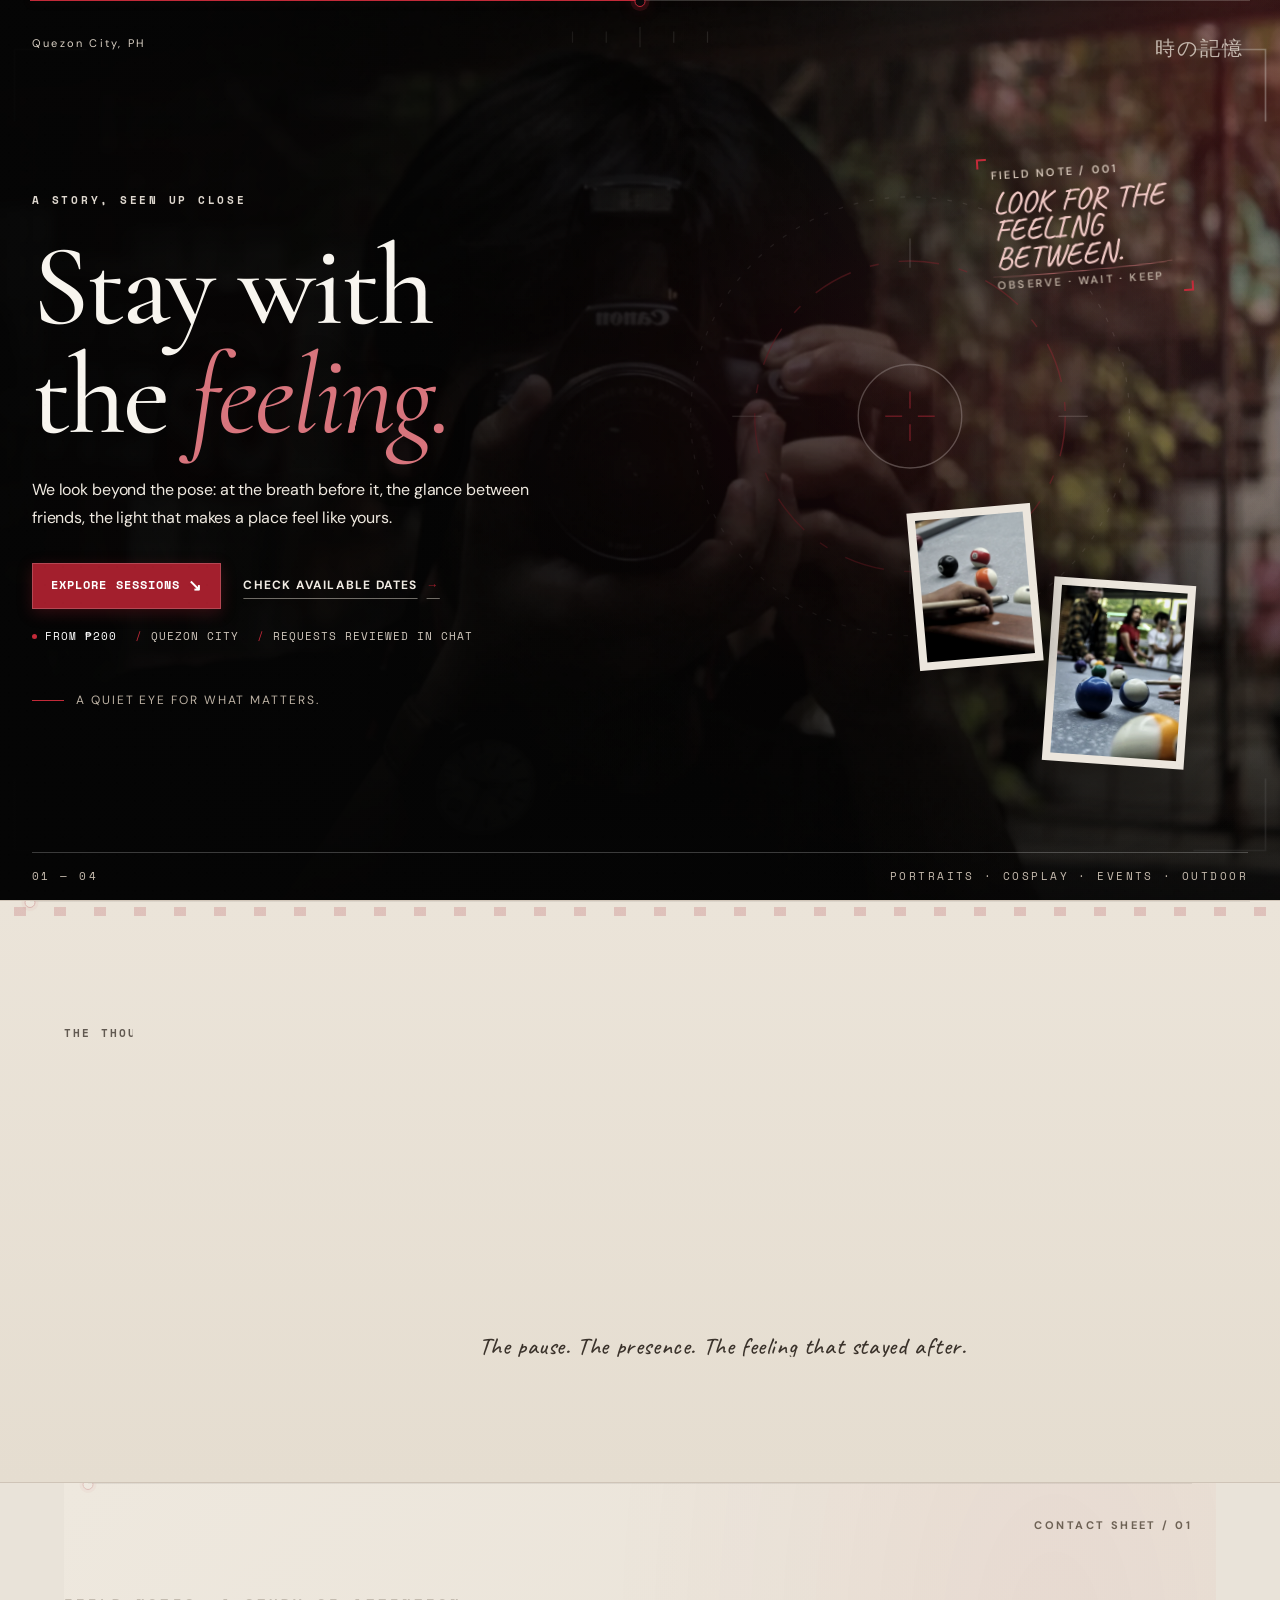
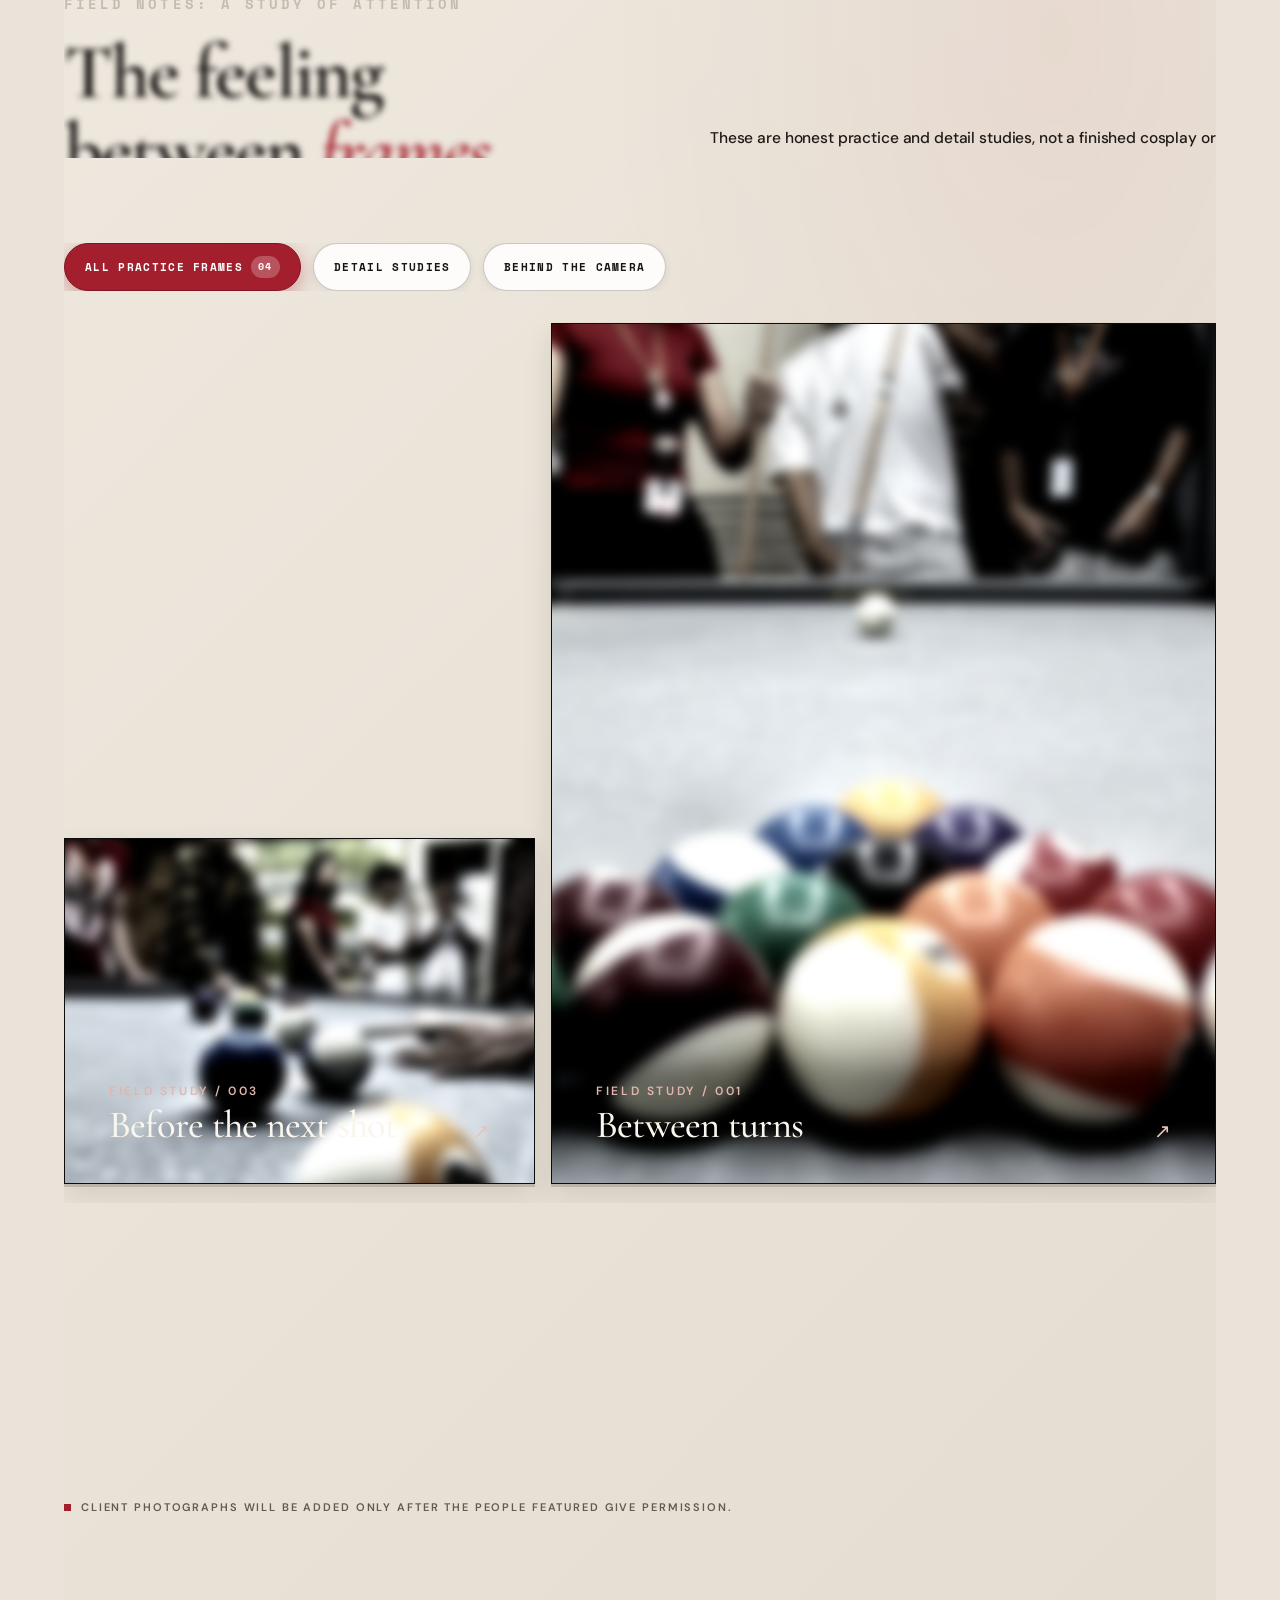
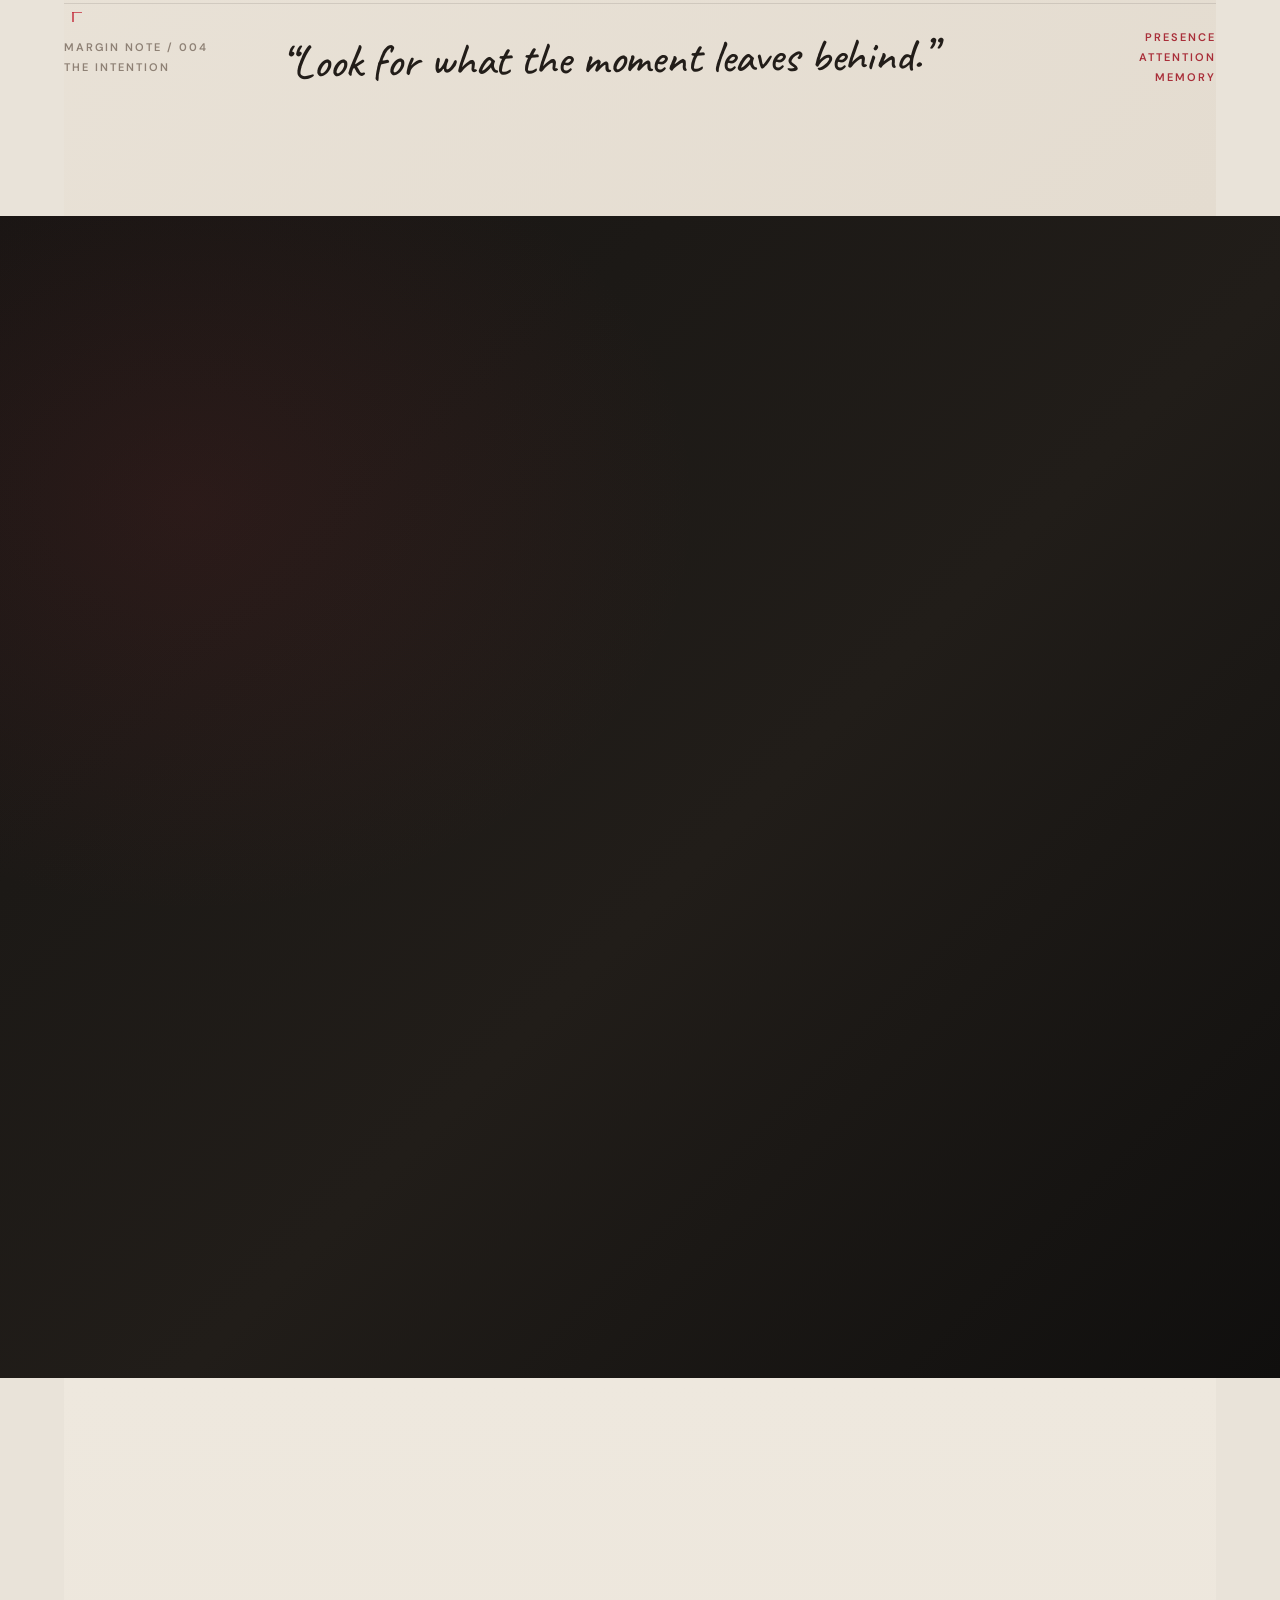
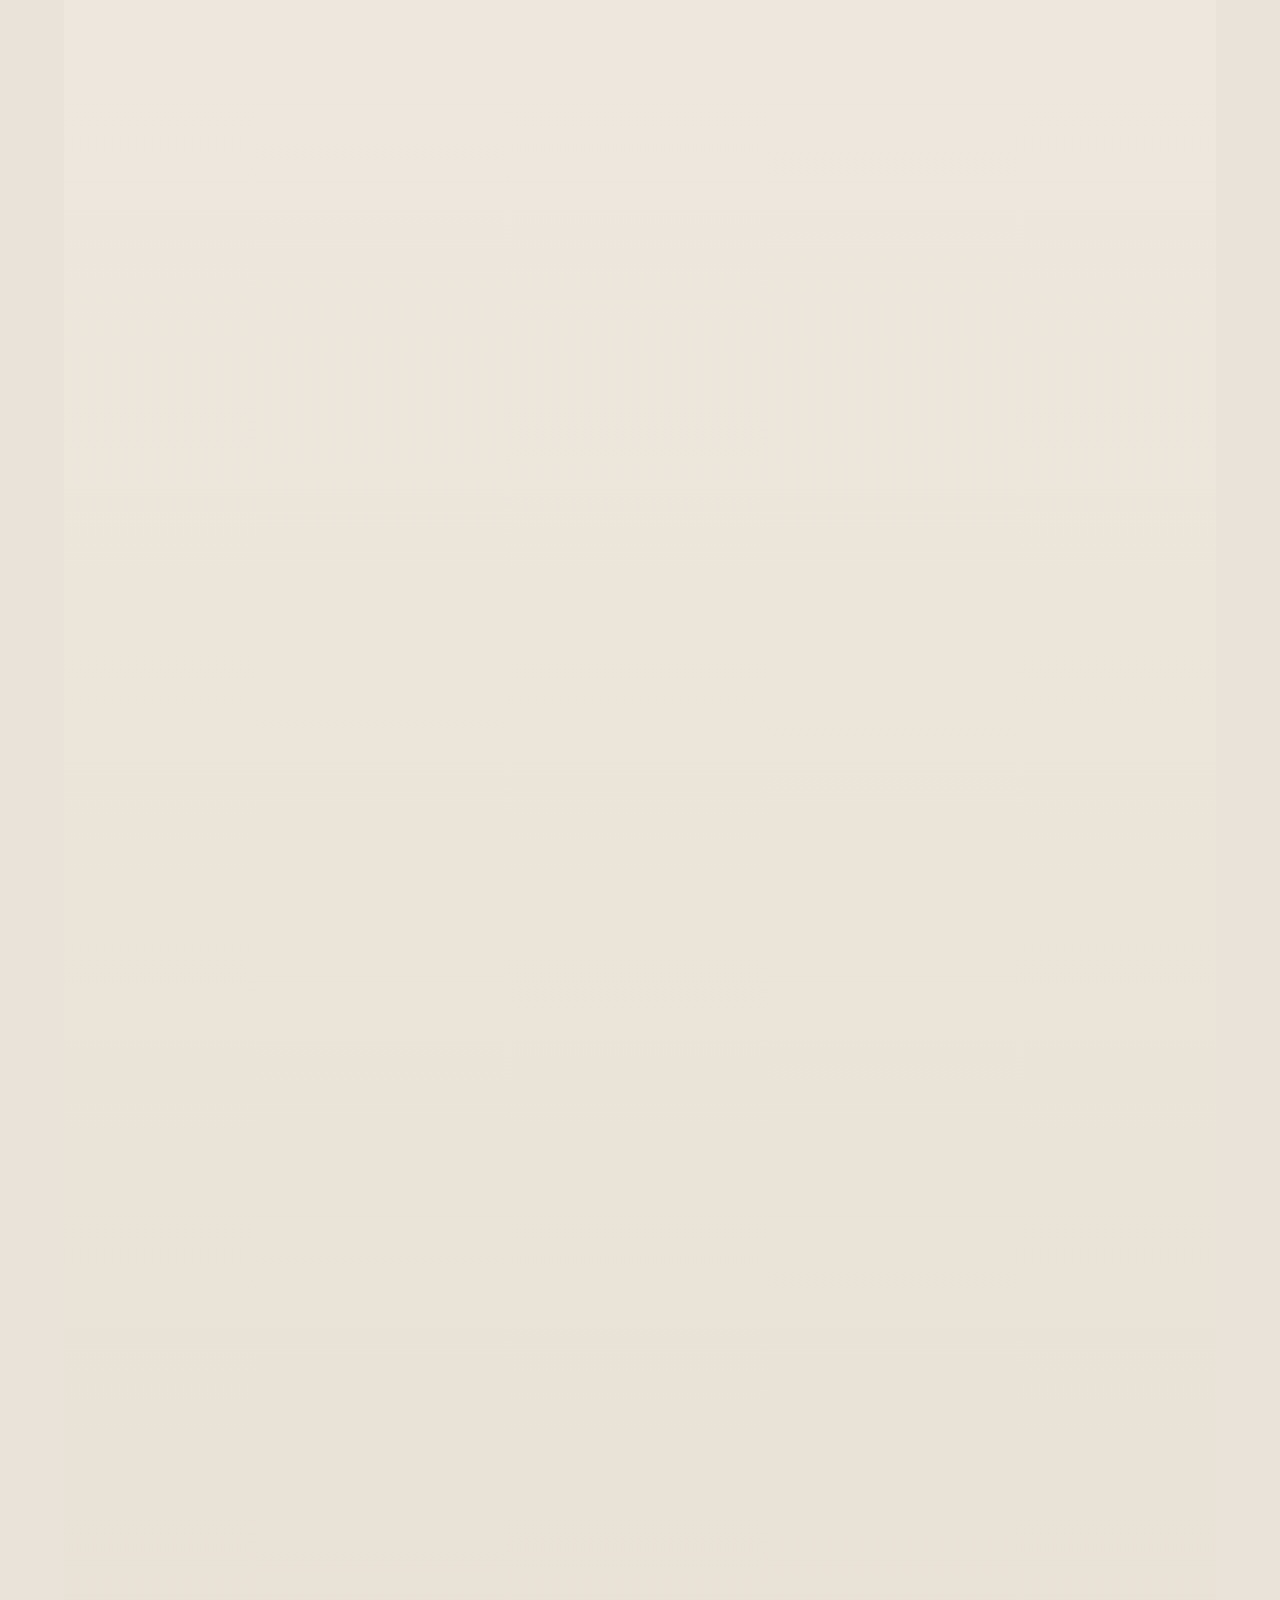
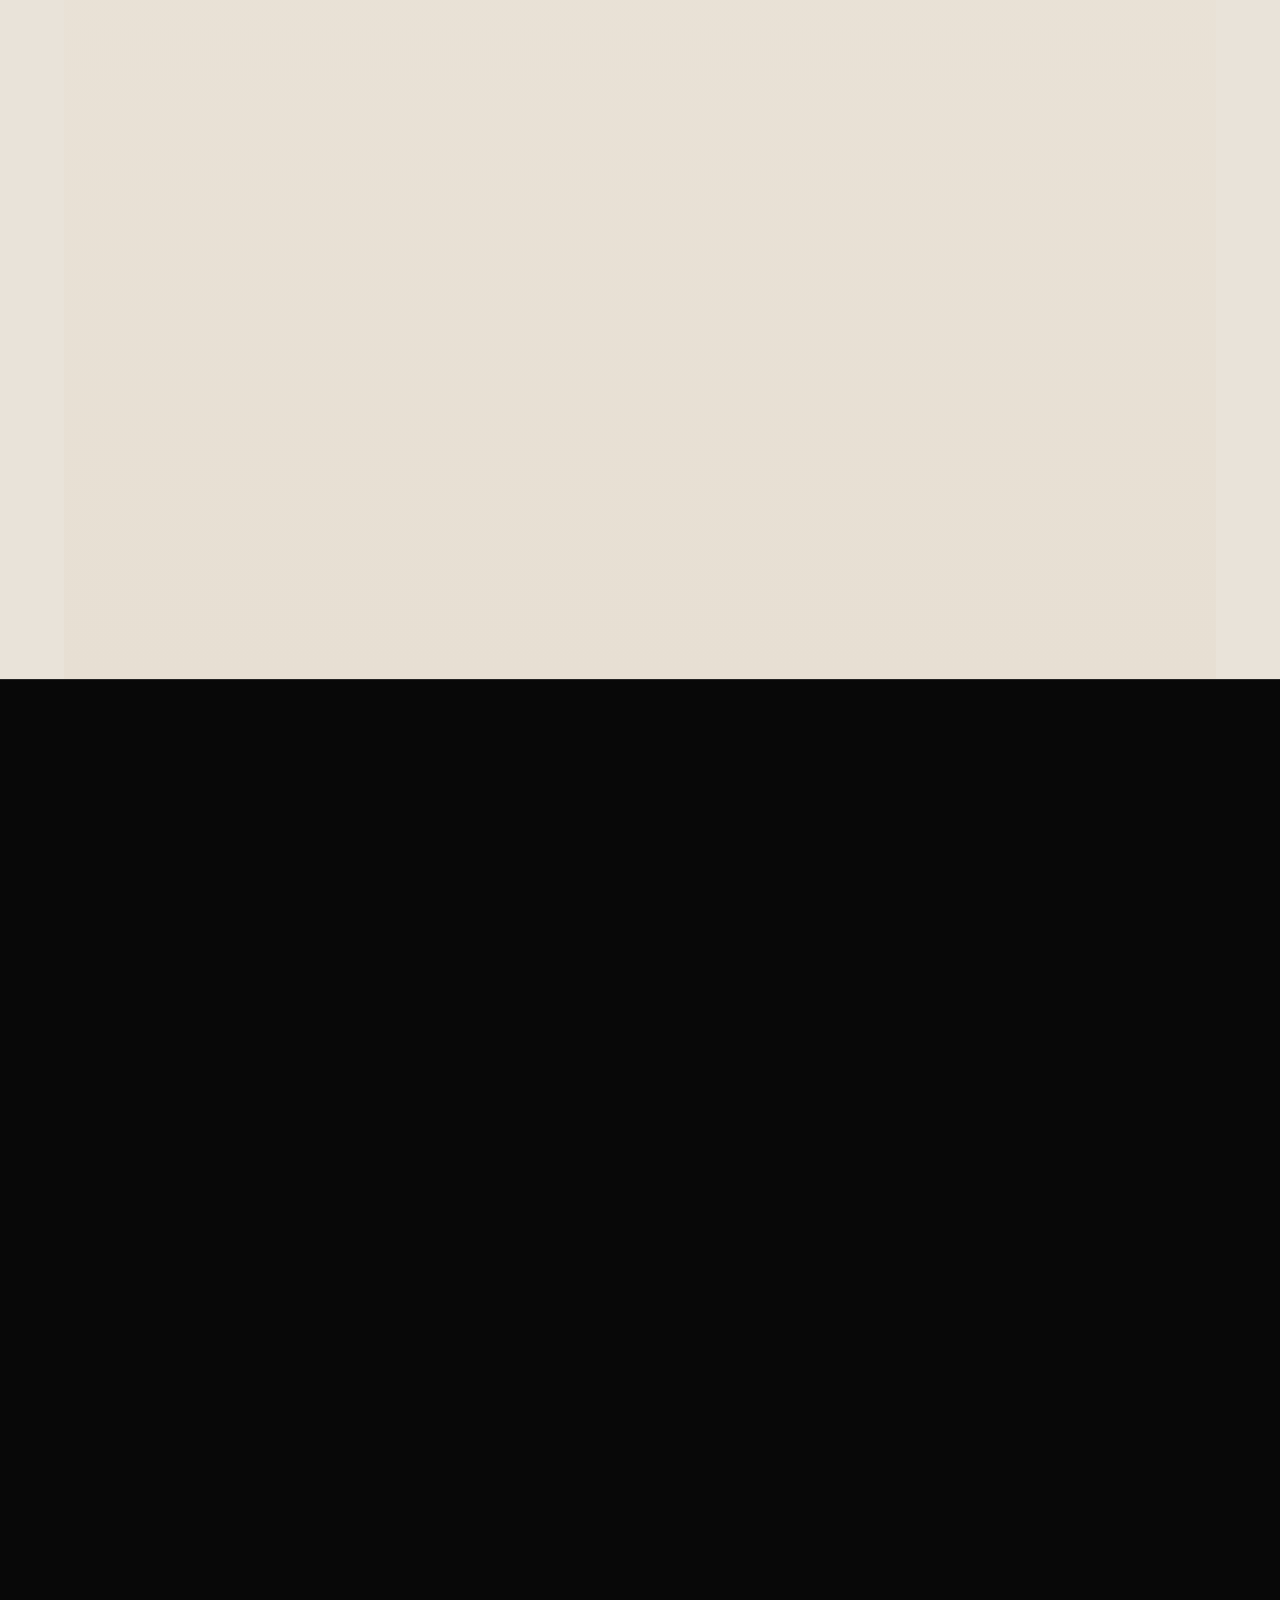
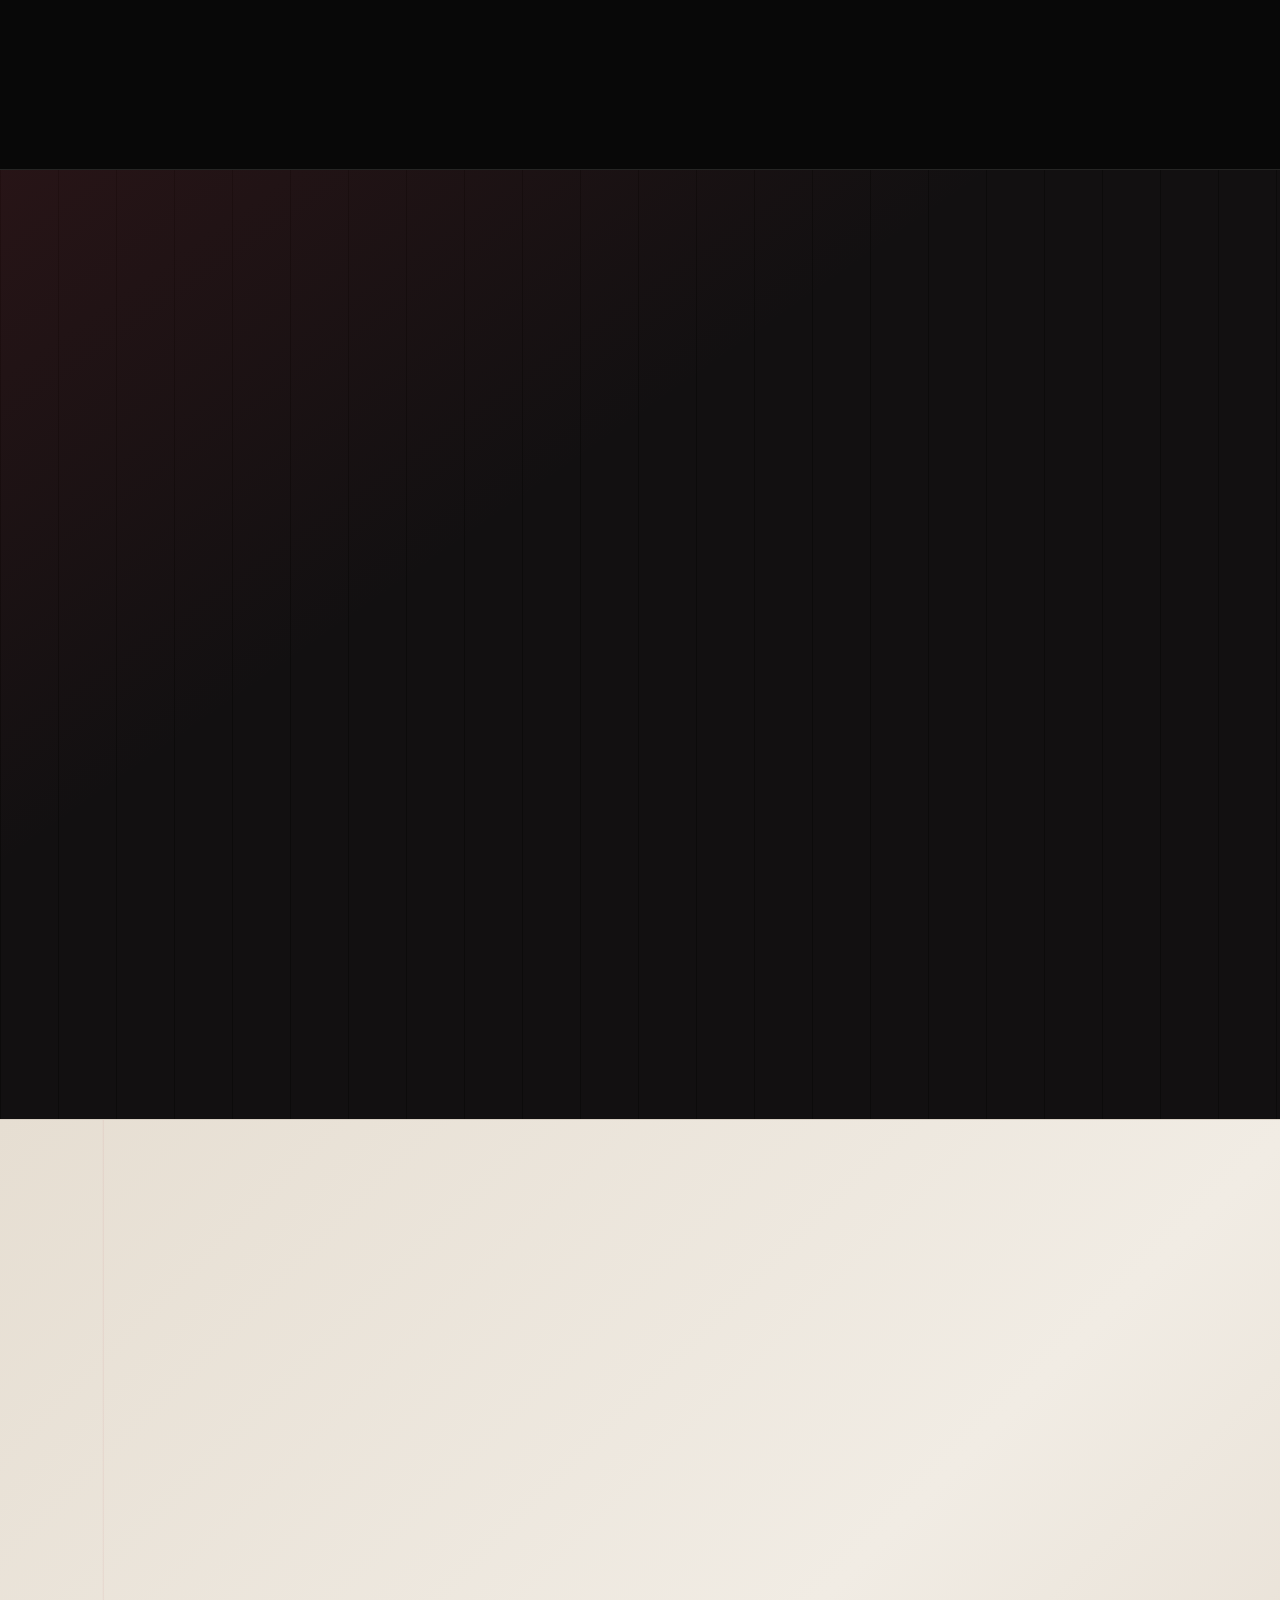
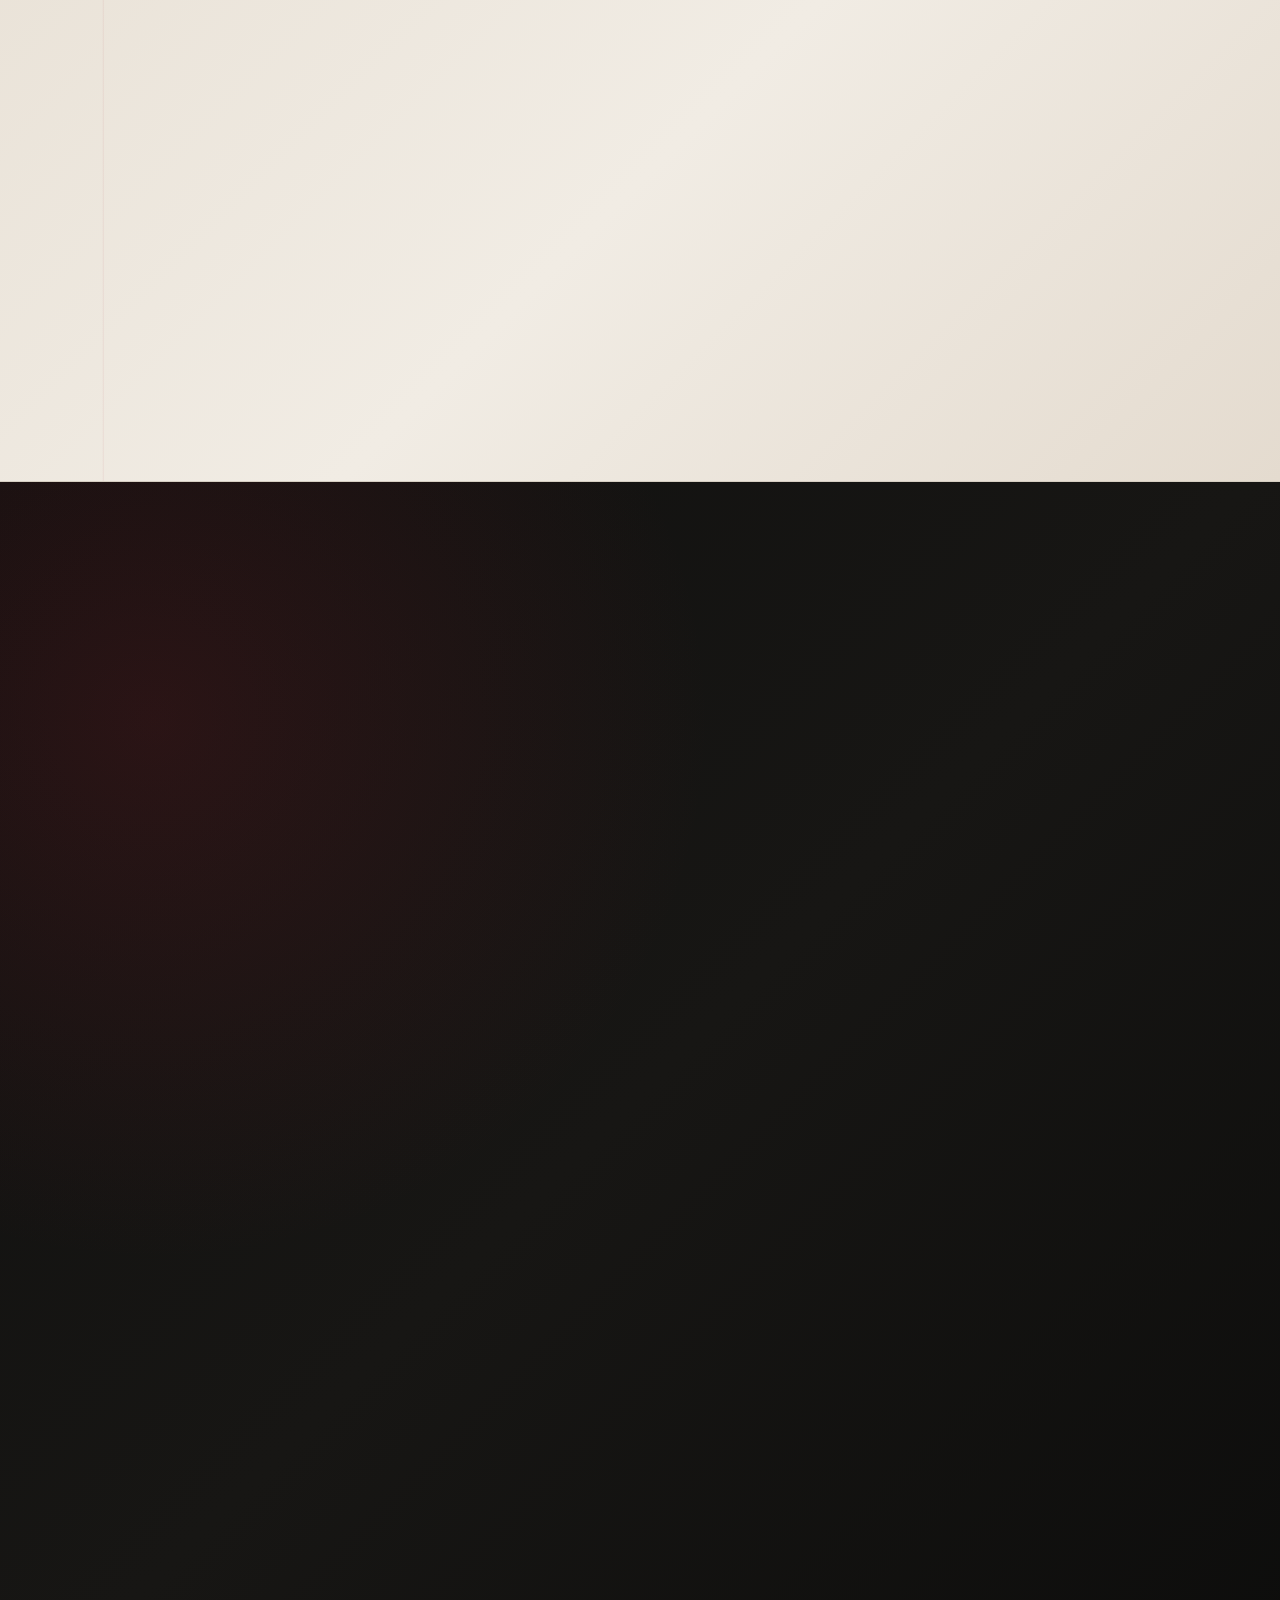
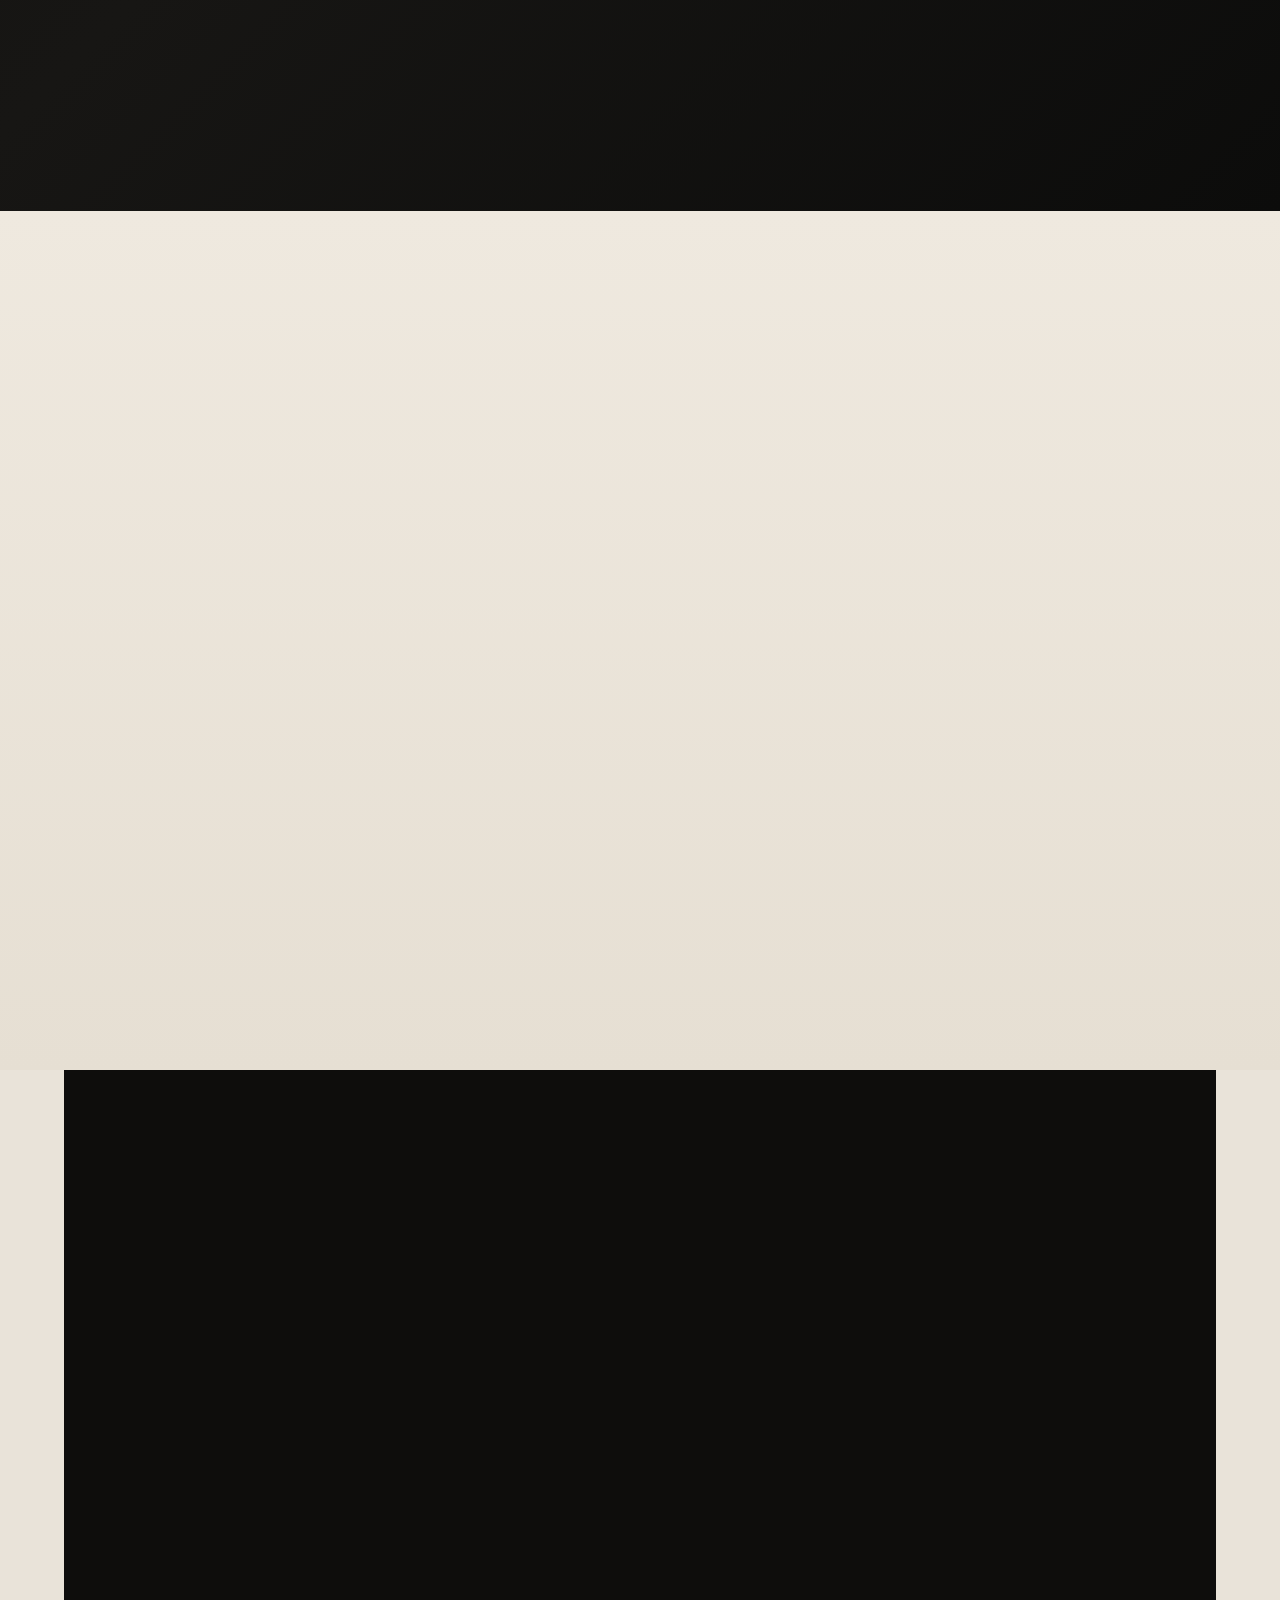
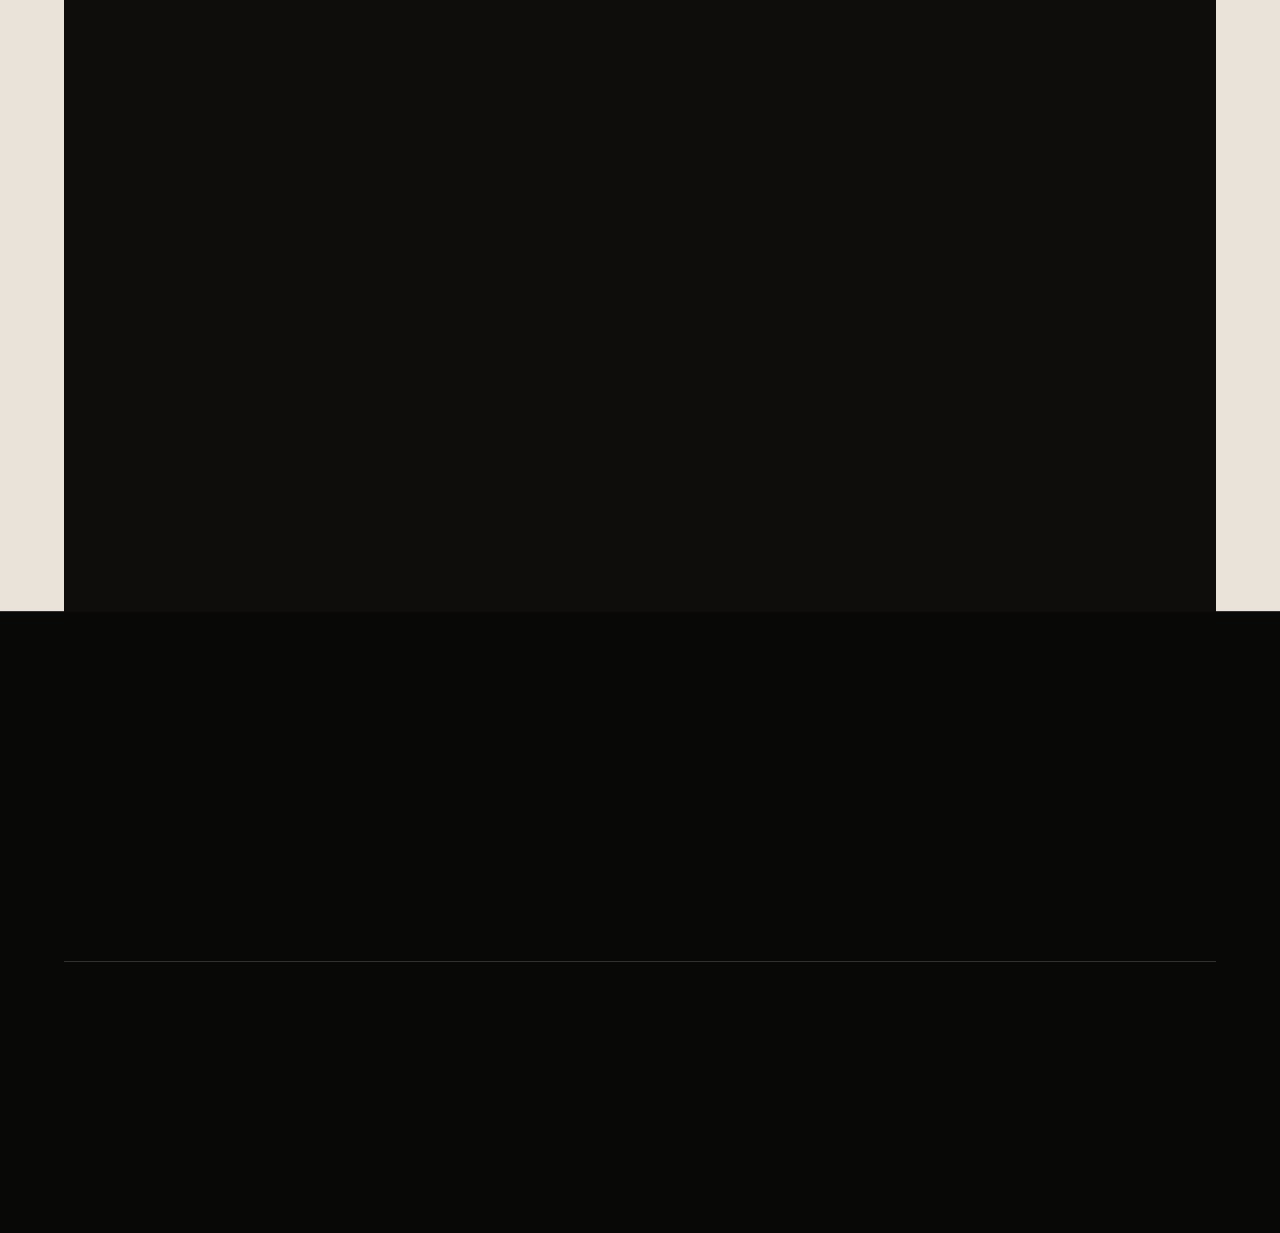
==== index.html @ f5187807 "Preload matching hero image, logo, fonts, and hero-frame assets" ====
<!doctype html>
<html lang="en">
<head>
  <meta charset="utf-8">
  <meta name="viewport" content="width=device-width,initial-scale=1,viewport-fit=cover">
  <meta name="theme-color" content="#000000">
  <meta name="referrer" content="strict-origin-when-cross-origin">
  <meta http-equiv="Content-Security-Policy" content="script-src 'self' 'unsafe-inline' https://static.sketchfab.com; frame-src 'self' https://sketchfab.com https://challenges.cloudflare.com https://*.challenges.cloudflare.com">
  <meta name="description" content="TOKI SATSUEI is a small Quezon City photography team capturing cosplay, portraits, events, and everyday moments.">
  <link rel="canonical" href="https://legioniz.github.io/toki-satsuei/">
  <meta name="twitter:card" content="summary_large_image">
  <meta name="twitter:title" content="TOKI SATSUEI — Capturing Moments, Preserving Memories">
  <meta name="twitter:description" content="Cosplay photography, portraits, outdoor sessions, and event coverage around Quezon City.">
  <meta property="og:type" content="website">
  <meta property="og:title" content="TOKI SATSUEI — Capturing Moments, Preserving Memories">
  <meta property="og:description" content="Cosplay photography, portraits, outdoor sessions, and event coverage around Quezon City.">
  <meta property="og:image" content="https://legioniz.github.io/toki-satsuei/assets/photography/behind-the-camera-1536.jpg">
  <meta property="og:image:alt" content="Photographer holding a Canon camera, ready to capture a moment">
  <meta property="og:url" content="https://legioniz.github.io/toki-satsuei/">
  <script type="application/ld+json">
    {"@context":"https://schema.org","@type":"ProfessionalService","additionalType":"https://schema.org/Photographer","name":"TOKI SATSUEI Photography","description":"Small Quezon City photography team for cosplay, portraits, outdoor sessions, and event coverage.","url":"https://legioniz.github.io/toki-satsuei/","logo":"https://legioniz.github.io/toki-satsuei/assets/brand/Toki-Satsuei-Brushstroke-Emblem.png","image":"https://legioniz.github.io/toki-satsuei/assets/photography/behind-the-camera-1536.jpg","areaServed":{"@type":"City","name":"Quezon City","containedInPlace":{"@type":"Country","name":"Philippines"}},"address":{"@type":"PostalAddress","addressLocality":"Quezon City","addressCountry":"PH"},"sameAs":["https://www.facebook.com/tokisatsuiephotography/","https://www.instagram.com/tokisatsuiephotography/"]}
  </script>
  <title>TOKI SATSUEI — Capturing Moments, Preserving Memories</title>
  <link rel="stylesheet" href="./toki-home.css">
  <link rel="icon" href="./assets/brand/Toki-Satsuei-Brushstroke-Emblem.png" type="image/png">
  <link rel="preload" as="font" type="font/woff2" href="./assets/fonts/dm-sans-variable-normal.woff2" crossorigin>
  <link rel="preload" as="font" type="font/woff2" href="./assets/fonts/cormorant-garamond-variable-normal.woff2" crossorigin>
  <link rel="preload" as="image" type="image/png" href="./assets/brand/Toki-Satsuei-Brushstroke-Emblem.png" fetchpriority="high">
  <link rel="preload" as="image" type="image/jpeg" href="./assets/photography/behind-the-camera-960.jpg" imagesrcset="./assets/photography/behind-the-camera-480.jpg 480w, ./assets/photography/behind-the-camera-960.jpg 960w, ./assets/photography/behind-the-camera-1536.jpg 1536w" imagesizes="100vw" fetchpriority="high">
  <link rel="preload" as="image" type="image/webp" href="./assets/photography/before-the-next-shot-960.webp" fetchpriority="low">
  <link rel="preload" as="image" type="image/webp" href="./assets/photography/colour-in-the-quiet-960.webp" fetchpriority="low">
  <style id="homepage-hero-critical-styles">
    .hero-opening{width:100%;max-width:none;margin:0;min-height:max(var(--toki-viewport-height,100vh),680px);padding:76px max(32px,calc((100% - 1220px)/2)) 82px;display:flex;align-items:center;position:relative;isolation:isolate;overflow:hidden;background:#090909;color:#f4f0e9}
    .hero-opening .hero-art{position:absolute;inset:0;z-index:-1;min-height:0;background:#111;overflow:hidden}
    .hero-opening .hero-photo{position:absolute;inset:0;width:100%;height:100%;object-fit:cover;object-position:69% 42%;filter:saturate(.9) contrast(1.06);opacity:1;transform:scale(1.035);animation:heroPhotoIn 0.986s cubic-bezier(.2,.7,.2,1) both}
    .hero-opening .hero-art:after{content:"";position:absolute;inset:0;background:linear-gradient(90deg,rgba(5,5,5,.98) 0%,rgba(5,5,5,.92) 34%,rgba(5,5,5,.64) 58%,rgba(5,5,5,.14) 100%),linear-gradient(0deg,rgba(5,5,5,.72) 0%,transparent 46%)}
    .hero-opening .hero-copy{width:min(620px,55%);padding:0;position:relative;z-index:4;animation:heroCopyIn 0.578s 0.082s cubic-bezier(.2,.7,.2,1) both}
    .hero-opening .eyebrow{color:#ded7ce;margin-bottom:24px}
    .hero-opening h1{color:#f8f5ef;font-size:clamp(60px,7.6vw,106px);line-height:.94;letter-spacing:-.025em}
    .hero-opening h1 em{color:#eb7a84}
    .hero-opening .hero-lead{max-width:440px;color:#e5ded4;font-size:16px;line-height:1.8;margin:26px 0 30px}
    .hero-opening .button-light{background:#f1eee7;color:#111;border-color:#f1eee7}
    .hero-opening .button-light:hover{background:#fff}
    .hero-opening .text-link{color:#f0ebe3;border-color:#aaa097}
    .hero-opening .hero-footnote{position:static;margin-top:47px;color:#c7bfb6;font-size:11px;letter-spacing:.2em}
    .hero-opening .hero-footnote .line{display:inline-block;width:32px;height:1px;background:#c32a39}
    .hero-opening .hero-frame{position:absolute;z-index:3;pointer-events:none;inset:auto;width:142px;height:184px;border:7px solid #f0ede6;box-shadow:0 18px 54px rgba(0,0,0,.42);background-size:cover;background-position:center;animation:heroPrintIn 0.544s 0.374s cubic-bezier(.2,.7,.2,1) both}
    .hero-opening .frame-one{right:7%;bottom:15%;background-image:url("./assets/photography/before-the-next-shot-960.webp");transform:rotate(4deg)}
    .hero-opening .frame-two{right:19%;bottom:26%;width:124px;height:158px;background-image:url("./assets/photography/colour-in-the-quiet-960.webp");border-color:#e5e0d7;transform:rotate(-5deg);animation-delay:0.49s}
    .hero-opening .hero-stamp{top:36px;right:38px;font-size:20px;opacity:.92}
    .hero-opening .hero-index{top:34px;left:max(32px,calc((100% - 1220px)/2));right:auto;bottom:auto;color:#e8e1d7;font-size:11px;letter-spacing:.2em}
    .hero-opening .hero-bottom-rule{position:absolute;z-index:4;left:max(32px,calc((100% - 1220px)/2));right:max(32px,calc((100% - 1220px)/2));bottom:0;grid-column:auto;border-top:1px solid rgba(255,255,255,.24);padding:14px 0;display:flex;justify-content:space-between;gap:16px;color:#d2cbc2;font-size:11px;letter-spacing:.17em}
    @keyframes heroPhotoIn{from{opacity:.45;transform:scale(1.09)}to{opacity:1;transform:scale(1.035)}}
    @keyframes heroCopyIn{from{opacity:0;transform:translateY(24px)}to{opacity:1;transform:translateY(0)}}
    @keyframes heroPrintIn{from{opacity:0;translate:0 22px}to{opacity:1;translate:0 0}}
    @media(max-width:960px){.hero-opening{min-height:max(690px,var(--toki-viewport-height,100vh));padding-inline:24px}.hero-opening .hero-copy{width:62%}.hero-opening h1{font-size:clamp(64px,8.5vw,88px)}.hero-opening .frame-one{right:5%;width:126px;height:166px}.hero-opening .frame-two{right:18%;width:110px;height:142px}.hero-opening .hero-index{left:24px}}
    @media(max-width:680px){.hero-opening{min-height:max(640px,var(--toki-viewport-height,100vh));padding:76px 18px 86px;align-items:flex-start}.hero-opening .hero-art:after{background:linear-gradient(90deg,rgba(5,5,5,.9),rgba(5,5,5,.54) 70%,rgba(5,5,5,.3)),linear-gradient(0deg,rgba(5,5,5,.75),transparent 72%)}.hero-opening .hero-photo{object-position:62% center}.hero-opening .hero-copy{width:100%;padding-top:24px}.hero-opening .eyebrow{font-size:11px;margin-bottom:23px}.hero-opening h1{font-size:clamp(54px,13vw,72px);line-height:.9}.hero-opening .hero-lead{max-width:330px;font-size:12px;margin:22px 0}.hero-opening .hero-actions{gap:17px}.hero-opening .hero-footnote{margin-top:34px;font-size:11px}.hero-opening .hero-stamp{right:18px;top:20px;font-size:16px}.hero-opening .hero-index{top:22px;left:18px;font-size:11px}.hero-opening .hero-frame{display:none}.hero-opening .hero-bottom-rule{left:18px;right:18px;gap:12px;font-size:11px;letter-spacing:.12em;padding:12px 0}.hero-opening .hero-bottom-rule span:first-child{white-space:nowrap}}
    @media(prefers-reduced-motion:reduce){.hero-opening .hero-photo,.hero-opening .hero-copy,.hero-opening .hero-frame{animation:none!important;transform:none!important;translate:none!important}}

    @media(max-width:680px){.hero-opening{min-height:max(640px,var(--toki-viewport-height,100vh))}.hero-opening .hero-bottom-rule{align-items:flex-start;flex-wrap:wrap}.hero-opening .hero-bottom-rule span:first-child{white-space:nowrap}.hero-opening .hero-bottom-rule span:last-child{max-width:100%;text-align:left}}
    @media(max-height:560px) and (orientation:landscape){.hero-opening{min-height:540px;padding-top:64px;padding-bottom:64px}.hero-opening h1{font-size:clamp(48px,7.5vw,74px)}.hero-opening .hero-footnote{margin-top:18px}.hero-opening .hero-bottom-rule{padding-block:9px}.hero-opening .hero-frame{display:none}}
  </style>
  <style id="standalone-booking-entry-styles">
    .contact-panel--standalone .contact-copy{grid-column:1/-1;max-width:780px}
    .contact-panel--standalone .contact-copy>p:not(.eyebrow){max-width:54ch}
    .contact-panel--standalone .hero-actions{gap:18px 24px;flex-wrap:wrap}
    .contact-panel--standalone .button-red{min-height:52px}
    @media(max-width:680px){.contact-panel--standalone{gap:24px}.contact-panel--standalone .contact-copy h2{font-size:clamp(48px,13vw,62px)}}
  </style>
  <script src="./motion-system.js" defer></script>
  <script src="./site.js" defer></script>
  <script src="./equipment-viewer.js" defer></script>

  <script src="./availability.js" defer></script>
</head>
<body class="home-page">
  
<div id="fb-root"></div>
  <div class="page-progress" aria-hidden="true"><span id="page-progress-bar"></span></div>

  <header class="site-header is-initial-hidden is-auto-hidden" id="top">
    <a class="brand" href="#top" aria-label="TOKI SATSUEI home">
      <img src="./assets/brand/Toki-Satsuei-Brushstroke-Emblem.png" alt="TOKI SATSUEI official logo" class="brand-mark" width="1254" height="1254" decoding="async">
    </a>
    <button class="menu-toggle" type="button" aria-expanded="false" aria-controls="primary-nav" aria-label="Open navigation"><span></span><span></span></button>
    <nav id="primary-nav" class="primary-nav" aria-label="Main navigation">
      <a href="#work">Work</a>
      <a href="./library.html">Archive</a>
      <a href="#sessions">Sessions</a>
      <a href="#availability">Availability</a>
      <a href="#about">About</a>
      <a href="#faq">FAQs</a>
      <a class="nav-contact" href="./booking.html">Book a session <span>↗</span></a>
    </nav>
  </header>

  <main id="main-content">
    <section class="hero section-wrap hero-opening" aria-label="TOKI SATSUEI photography">
      <div class="hero-art">
        <picture class="hero-photo-picture" style="display:contents">
            <source type="image/webp" srcset="./assets/photography/behind-the-camera-480.webp 480w, ./assets/photography/behind-the-camera-960.webp 960w, ./assets/photography/behind-the-camera-1536.webp 1536w" sizes="100vw">
            <img class="hero-photo hero-frame-media" src="./assets/photography/behind-the-camera-960.jpg" srcset="./assets/photography/behind-the-camera-480.jpg 480w, ./assets/photography/behind-the-camera-960.jpg 960w, ./assets/photography/behind-the-camera-1536.jpg 1536w" sizes="100vw" alt="Photographer holding a Canon camera, ready to capture a moment" width="1536" height="1159" fetchpriority="high" loading="eager" decoding="async">
          </picture>
        <div class="hero-frame frame-one" role="img" aria-label="Photograph of a billiards table detail"></div>
        <div class="hero-frame frame-two" role="img" aria-label="Close-up study of colour and light on a billiards table"></div>
        <div class="hero-stamp" aria-hidden="true"><span>時</span><span>の</span><span>記</span><span>憶</span></div>
        <div class="hero-index"><span>Quezon City, PH</span></div>
        <div class="hero-annotation" aria-hidden="true"><span>FIELD NOTE / 001</span><strong>LOOK FOR THE<br>FEELING BETWEEN.</strong><small>OBSERVE · WAIT · KEEP</small></div>
      </div>
      <div class="hero-copy">
        <p class="eyebrow">A story, seen up close</p>
        <h1>Stay with<br>the <em>feeling.</em></h1>
        <p class="hero-lead">We look beyond the pose: at the breath before it, the glance between friends, the light that makes a place feel like yours.</p>
        <div class="hero-actions">
          <a class="button button-primary" href="#sessions">Explore sessions <span>↘</span></a>
          <a class="text-link" href="#availability">Check available dates <span>→</span></a>
        </div>
        <p class="hero-proof"><span>FROM ₱200</span><span>QUEZON CITY</span><span>REQUESTS REVIEWED IN CHAT</span></p>
        <div class="hero-footnote"><span class="line"></span> A QUIET EYE FOR WHAT MATTERS.</div>
      </div>
      <div class="hero-bottom-rule"><span>01 — 04</span><span>PORTRAITS · COSPLAY · EVENTS · OUTDOOR</span></div>
    </section>

    <section class="intro-band">
      <div class="section-wrap intro-inner">
        <p class="eyebrow" data-reveal="left">The thought behind the lens</p>
        <p class="intro-statement" data-reveal="up" data-reveal-delay="1">The shutter catches a fraction of a second. The frame should bring back <em>everything around it.</em></p>
        <p class="intro-note" data-reveal="up" data-reveal-delay="2">The pause. The presence. The feeling that stayed after.</p>
      </div>
    </section>

    <section class="work-section section-wrap" id="work">
      <div class="section-heading" data-reveal="up">
        <div><p class="eyebrow">Field notes: a study of attention</p><h2>The feeling<br>between <em>frames.</em></h2></div>
        <p class="section-aside">These are honest practice and detail studies, not a finished cosplay or portrait client portfolio. They show what we are learning to notice: stillness, texture, light, and the seconds just before a scene changes.</p>
      </div>
      <div class="work-filters" role="group" aria-label="Filter photographs">
        <button class="filter-button is-active" type="button" data-filter="all" aria-pressed="true">All practice frames <span>04</span></button>
        <button class="filter-button" type="button" data-filter="details" aria-pressed="false">Detail studies</button>
        <button class="filter-button" type="button" data-filter="behind" aria-pressed="false">Behind the camera</button>
      </div>
      <div class="gallery-grid" data-reveal="up">
        <button class="gallery-card gallery-card-large" type="button" data-category="details" data-full="./assets/photography/originals/between-turns.jpg" data-title="Between turns" data-caption="A small pause, held in the stillness of the room.">
          <span class="gallery-image"><picture class="" style="display:contents">
            <source type="image/webp" srcset="./assets/photography/between-turns-480.webp 480w, ./assets/photography/between-turns-960.webp 960w, ./assets/photography/between-turns-1536.webp 1536w" sizes="(max-width: 680px) 92vw, (max-width: 960px) 48vw, 42vw">
            <img src="./assets/photography/between-turns-960.jpg" srcset="./assets/photography/between-turns-480.jpg 480w, ./assets/photography/between-turns-960.jpg 960w, ./assets/photography/between-turns-1536.jpg 1536w" sizes="(max-width: 680px) 92vw, (max-width: 960px) 48vw, 42vw" alt="Pool table detail with a cue and billiard balls" width="1536" height="1024" loading="lazy" decoding="async">
          </picture></span>
          <span class="gallery-meta"><span><small>FIELD STUDY / 001</small><strong>Between turns</strong></span><i>↗</i></span>
        </button>
        <button class="gallery-card" type="button" data-category="details" data-full="./assets/photography/originals/colour-in-the-quiet.jpg" data-title="Colour in the quiet" data-caption="Light settles on a surface; even an ordinary place has its own atmosphere.">
          <span class="gallery-image"><picture class="" style="display:contents">
            <source type="image/webp" srcset="./assets/photography/colour-in-the-quiet-480.webp 480w, ./assets/photography/colour-in-the-quiet-960.webp 960w, ./assets/photography/colour-in-the-quiet-1536.webp 1536w" sizes="(max-width: 680px) 92vw, (max-width: 960px) 48vw, 42vw">
            <img src="./assets/photography/colour-in-the-quiet-960.jpg" srcset="./assets/photography/colour-in-the-quiet-480.jpg 480w, ./assets/photography/colour-in-the-quiet-960.jpg 960w, ./assets/photography/colour-in-the-quiet-1536.jpg 1536w" sizes="(max-width: 680px) 92vw, (max-width: 960px) 48vw, 42vw" alt="Close detail of a billiards table, showing the felt texture and colour" width="1536" height="1024" loading="lazy" decoding="async">
          </picture></span>
          <span class="gallery-meta"><span><small>FIELD STUDY / 002</small><strong>Colour in the quiet</strong></span><i>↗</i></span>
        </button>
        <button class="gallery-card" type="button" data-category="details" data-full="./assets/photography/originals/before-the-next-shot.jpg" data-title="Before the next shot" data-caption="The next movement has not happened yet. For a moment, everything waits.">
          <span class="gallery-image"><picture class="" style="display:contents">
            <source type="image/webp" srcset="./assets/photography/before-the-next-shot-480.webp 480w, ./assets/photography/before-the-next-shot-960.webp 960w, ./assets/photography/before-the-next-shot-1536.webp 1536w" sizes="(max-width: 680px) 92vw, (max-width: 960px) 48vw, 42vw">
            <img src="./assets/photography/before-the-next-shot-960.jpg" srcset="./assets/photography/before-the-next-shot-480.jpg 480w, ./assets/photography/before-the-next-shot-960.jpg 960w, ./assets/photography/before-the-next-shot-1536.jpg 1536w" sizes="(max-width: 680px) 92vw, (max-width: 960px) 48vw, 42vw" alt="Billiard balls arranged on a table before the next shot" width="1536" height="1024" loading="lazy" decoding="async">
          </picture></span>
          <span class="gallery-meta"><span><small>FIELD STUDY / 003</small><strong>Before the next shot</strong></span><i>↗</i></span>
        </button>
        <button class="gallery-card gallery-card-portrait" type="button" data-category="behind" data-full="./assets/photography/originals/behind-the-camera.jpg" data-title="Behind the camera" data-caption="A photograph begins before the shutter: in the choice of what to notice, and what to keep.">
          <span class="gallery-image"><picture class="" style="display:contents">
            <source type="image/webp" srcset="./assets/photography/behind-the-camera-480.webp 480w, ./assets/photography/behind-the-camera-960.webp 960w, ./assets/photography/behind-the-camera-1536.webp 1536w" sizes="(max-width: 680px) 92vw, (max-width: 960px) 48vw, 42vw">
            <img src="./assets/photography/behind-the-camera-960.jpg" srcset="./assets/photography/behind-the-camera-480.jpg 480w, ./assets/photography/behind-the-camera-960.jpg 960w, ./assets/photography/behind-the-camera-1536.jpg 1536w" sizes="(max-width: 680px) 92vw, (max-width: 960px) 48vw, 42vw" alt="Photographer holding a Canon camera, ready to capture a moment" width="1536" height="1159" loading="lazy" decoding="async">
          </picture></span>
          <span class="gallery-meta"><span><small>THE PERSON BEHIND THE LENS / 004</small><strong>Behind the camera</strong></span><i>↗</i></span>
        </button>
      </div>
      <p class="gallery-footnote"><span class="red-square"></span> CLIENT PHOTOGRAPHS WILL BE ADDED ONLY AFTER THE PEOPLE FEATURED GIVE PERMISSION.</p>

      <div class="frame-intention" data-reveal="up">
        <span class="frame-intention-kicker">MARGIN NOTE / 004<br>THE INTENTION</span>
        <p class="frame-intention-quote">“Look for what the moment leaves behind.”</p>
        <span class="frame-intention-tag">PRESENCE<br>ATTENTION<br>MEMORY</span>
      </div>
    </section>



    <section class="services-section" id="services">
      <div class="section-wrap">
        <div class="section-heading section-heading-inverse">
          <div><p class="eyebrow">What we can capture</p><h2>Every story has<br><em>a feeling.</em></h2></div>
          <p class="section-aside">From a character stepping into a role to friends sharing a familiar look, we want the photographs to feel like the people and moments they hold.</p>
        </div>
        <div class="service-list" data-reveal="up">
          <article class="service-row" data-reveal="up"><span class="service-number">01</span><div><h3>Cosplay photography</h3><p>We look for the character’s presence, then leave room for the person behind it.</p></div><span class="service-arrow">↗</span></article>
          <article class="service-row" data-reveal="up"><span class="service-number">02</span><div><h3>Individual portraits</h3><p>A little direction, natural expression, and space to feel like yourself.</p></div><span class="service-arrow">↗</span></article>
          <article class="service-row" data-reveal="up"><span class="service-number">03</span><div><h3>Duo & group shoots</h3><p>The glances and gestures that happen when nobody is counting down.</p></div><span class="service-arrow">↗</span></article>
          <article class="service-row" data-reveal="up"><span class="service-number">04</span><div><h3>Outdoor & event coverage</h3><p>Places, passing light, and the small things happening around the main event.</p></div><span class="service-arrow">↗</span></article>
        </div>
      </div>
    </section>

    <section class="sessions-section section-wrap" id="sessions">
      <div class="section-heading" data-reveal="up">
        <div><p class="eyebrow eyebrow--signal">Session guide</p><h2>Choose your <em>pace.</em></h2></div>
        <p class="section-aside">A starting point for planning your shoot. We'll confirm availability, location, and the final details through your selected contact channel.</p>
      </div>
      <div class="package-grid" data-reveal="up" role="group" aria-label="Choose a photography session">
        <article class="package-card" data-reveal="up" data-session="Quick Snap" data-session-title="Quick Snap">
          <div class="package-art package-art--quick" aria-hidden="true"><span class="package-art-mark">時</span><span class="package-art-caption">A little time, a frame to keep.</span></div>
          <div class="package-top"><span>Quick</span></div>
          <h3>Quick Snap</h3><p class="package-price">₱200</p>
          <div class="package-duration"><span>Session duration</span><strong>15 minutes</strong></div>
          <ul><li>3 edited photos</li><li>Selected unedited JPEGs</li><li>1 character / outfit</li><li>Basic colour grading</li></ul>
          <button type="button" class="package-link" aria-pressed="false" aria-label="Select this session: Quick Snap, 15 minutes, ₱200">Select this session <span aria-hidden="true">↗</span></button>
        </article>
        <article class="package-card package-featured" data-reveal="up" data-session="Toki Portraits" data-session-title="Toki Portraits">
          <div class="package-art package-art--portrait" aria-hidden="true"><span class="package-art-mark">の</span><span class="package-art-caption">Your character, your way.</span></div>
          <div class="package-top"><span>Portrait</span></div>
          <div class="package-ribbon">FEATURED</div>
          <h3>Toki Portraits</h3><p class="package-price">₱350</p>
          <div class="package-duration"><span>Session duration</span><strong>30 minutes</strong></div>
          <ul><li>6 edited photos</li><li>Selected unedited JPEGs</li><li>Multiple poses & compositions</li><li>Basic adjustments</li></ul>
          <button type="button" class="package-link" aria-pressed="false" aria-label="Select this session: Toki Portraits, 30 minutes, ₱350">Select this session <span aria-hidden="true">↗</span></button>
        </article>
        <article class="package-card" data-reveal="up" data-session="Signature Session" data-session-title="Signature Session">
          <div class="package-art package-art--signature" aria-hidden="true"><span class="package-art-mark">記</span><span class="package-art-caption">More room to create.</span></div>
          <div class="package-top"><span>Signature</span></div>
          <h3>Signature Session</h3><p class="package-price">₱500</p>
          <div class="package-duration"><span>Session duration</span><strong>60 minutes</strong></div>
          <ul><li>10 edited photos</li><li>Selected unedited JPEGs</li><li>More creative poses</li><li>Individual adjustments</li></ul>
          <button type="button" class="package-link" aria-pressed="false" aria-label="Select this session: Signature Session, 60 minutes, ₱500">Select this session <span aria-hidden="true">↗</span></button>
        </article>
        <article class="package-card" data-reveal="up" data-session="Duo Session" data-session-title="Duo Session">
          <div class="package-art package-art--duo" aria-hidden="true"><span class="package-art-mark">憶</span><span class="package-art-caption">Two stories, one frame.</span></div>
          <div class="package-top"><span>Together</span></div>
          <h3>Duo Session</h3><p class="package-price">₱450</p>
          <div class="package-duration"><span>Session duration</span><strong>30 minutes</strong></div>
          <ul><li>Up to 2 cosplayers</li><li>6 edited photos</li><li>Selected unedited JPEGs</li><li>Individual & duo shots</li></ul>
          <button type="button" class="package-link" aria-pressed="false" aria-label="Select this session: Duo Session, 30 minutes, ₱450">Select this session <span aria-hidden="true">↗</span></button>
        </article>
      </div>
      <div class="session-flexible-duration" data-reveal="up">
        <span class="session-flexible-kicker">FLEXIBLE COVERAGE</span>
        <div><strong>Outdoor sessions · Event coverage · Custom sessions</strong><p>Duration is planned around the coverage requested and agreed with you before the booking is confirmed.</p></div>
      </div>
      <div class="session-notes" data-reveal="up">
        <div><small>ADD-ONS</small><p>Additional edited photo <b>₱30</b><br>Additional 15 minutes <b>₱75</b><br>Additional participant <b>₱50</b></p></div>
        <div><small>DELIVERY</small><p>Edited photos and selected unedited JPEGs through a private gallery link, within 7 days.</p></div>
        <div><small>LOCATION</small><p>Free transportation within Quezon City. Travel outside QC is discussed before confirmation.</p></div>
      </div>
      <p class="price-note">Prices and session details are subject to confirmation when booking. Please message us before making a trip or payment. Outdoor, event, and custom coverage is scoped with you before confirmation.</p>

      <div class="booking-trust-bar" data-reveal="up" role="region" aria-label="Studio Booking Guarantees">
        <div class="booking-trust-item"><span class="trust-dot" aria-hidden="true"></span> 100% PRIVATE CLIENT GALLERIES</div>
        <div class="booking-trust-item"><span class="trust-dot" aria-hidden="true"></span> 20% DEPOSIT · BALANCE ON SHOOT</div>
        <div class="booking-trust-item"><span class="trust-dot" aria-hidden="true"></span> 7-DAY PRIVATE GALLERY DELIVERY</div>
        <div class="booking-trust-item"><span class="trust-dot" aria-hidden="true"></span> QC STUDIO & TRAVEL COVERAGE</div>
      </div>

      <!-- Interactive Pricing Estimator -->
      <div class="calculator-wrap" id="pricing-calculator" data-reveal="up">
        <div class="section-heading">
          <div>
            <p class="eyebrow">Price Estimator</p>
            <h2>Calculate your <em>session.</em></h2>
          </div>
          <p class="section-aside">Estimate your session cost based on published rates and optional add-ons before sending an inquiry.</p>
        </div>
        <div class="calculator-grid">
          <div class="calc-controls">
            <div class="calc-field-group">
              <label for="calc-package-select" class="calc-label">Select Package</label>
              <select id="calc-package-select" class="calc-select">
                <option value="Quick Snap" data-base="200" data-duration="15" data-participants="1" data-edits="3">Quick Snap · ₱200 (15 mins, 1 participant)</option>
                <option value="Toki Portraits" data-base="350" data-duration="30" data-participants="1" data-edits="6" selected>Toki Portraits · ₱350 (30 mins, 1 participant)</option>
                <option value="Signature Session" data-base="500" data-duration="60" data-participants="1" data-edits="10">Signature Session · ₱500 (60 mins, 1 participant)</option>
                <option value="Duo Session" data-base="450" data-duration="30" data-participants="2" data-edits="6">Duo Session · ₱450 (30 mins, up to 2 participants)</option>
              </select>
            </div>
            <div class="calc-field-group">
              <label class="calc-label" for="calc-part-qty">Total Participants <small style="text-transform:none;color:#91897e;">(+₱50 per person beyond package allowance)</small></label>
              <div class="calc-number-control">
                <button type="button" class="calc-btn-step" id="calc-part-minus" aria-label="Decrease participants">−</button>
                <input type="number" id="calc-part-qty" class="calc-input-qty" value="1" min="1" max="12" readonly>
                <button type="button" class="calc-btn-step" id="calc-part-plus" aria-label="Increase participants">+</button>
              </div>
            </div>
            <div class="calc-field-group">
              <label class="calc-label" for="calc-photo-qty">Additional Edited Photos <small style="text-transform:none;color:#91897e;">(+₱30 each)</small></label>
              <div class="calc-number-control">
                <button type="button" class="calc-btn-step" id="calc-photo-minus" aria-label="Decrease additional photos">−</button>
                <input type="number" id="calc-photo-qty" class="calc-input-qty" value="0" min="0" max="50" readonly>
                <button type="button" class="calc-btn-step" id="calc-photo-plus" aria-label="Increase additional photos">+</button>
              </div>
            </div>
            <div class="calc-field-group">
              <label class="calc-label" for="calc-time-qty">Additional Session Time <small style="text-transform:none;color:#91897e;">(+₱75 per 15 minutes)</small></label>
              <div class="calc-number-control">
                <button type="button" class="calc-btn-step" id="calc-time-minus" aria-label="Decrease additional time">−</button>
                <input type="number" id="calc-time-qty" class="calc-input-qty" value="0" min="0" max="120" step="15" readonly>
                <button type="button" class="calc-btn-step" id="calc-time-plus" aria-label="Increase additional time">+</button>
                <span style="font-size:12px;color:#c7bfb5;margin-left:4px;">mins</span>
              </div>
            </div>
          </div>
          <div class="calc-summary-card">
            <h3>Estimated Quotation</h3>
            <ul class="calc-breakdown-list" id="calc-breakdown-list">
              <!-- Dynamically populated by JS -->
            </ul>
            <div class="calc-total-row">
              <span class="calc-total-label">Estimated Total</span>
              <strong class="calc-total-val" id="calc-total-display">₱350</strong>
            </div>
            <div class="calc-disclaimer">
              <span style="color:#df6871;font-weight:700;">*</span> Note: Outdoor sessions, event coverage, travel outside Quezon City, and custom requests require individual quotations. All prices are subject to written confirmation.
            </div>
            <button type="button" class="calc-apply-btn" id="calc-apply-to-booking">
              Apply to Booking Request <span>↘</span>
            </button>
          </div>
        </div>
      </div>
    </section>

    <section class="availability-section section-wrap" id="availability" aria-labelledby="availability-title">
      <div class="section-heading" data-reveal="up">
        <div><p class="eyebrow">Live booking schedule</p><h2 id="availability-title">Find your <em>date.</em></h2></div>
        <p class="section-aside">View confirmed session times in Philippine Time. Every request still needs written confirmation.</p>
      </div>
      <div class="availability-panel" data-reveal="up">
        <div class="availability-copy">
          <div class="availability-live-label"><span class="availability-live-dot" aria-hidden="true"></span> LIVE AVAILABILITY <span class="availability-live-count" id="availability-count">CHECKING</span></div>
          <h3>A little clarity<br>before you <em>plan.</em></h3>
          <p>Only confirmed time windows are shown. Client names, contact details, and locations stay private.</p>
          <div class="availability-legend" aria-label="Calendar legend">
            <span><i class="availability-legend-booked" aria-hidden="true"></i> Booked time window</span>
            <span><i class="availability-legend-today" aria-hidden="true"></i> Today</span>
            <span><i class="availability-legend-unmarked" aria-hidden="true"></i> No confirmed booking shown</span>
          </div>
          <p class="availability-status" id="availability-status" role="status" aria-live="polite">Loading confirmed bookings…</p>
          <p class="availability-updated" id="availability-updated">Checking the schedule…</p>
          <button class="availability-retry" id="availability-retry" type="button" hidden>RETRY CONNECTION ↻</button>
          <div class="availability-selection" id="availability-selection" hidden>
            <span>YOUR SELECTED DATE</span>
            <strong id="availability-selection-date"></strong>
            <div class="availability-booked-slots" id="availability-booked-slots">
              <span>ALREADY BOOKED ON THIS DATE</span>
              <ul id="availability-booked-slot-list"></ul>
              <p id="availability-booked-slot-note">Other non-overlapping time windows may still be requested, subject to confirmation.</p>
            </div>
            <p>This starts an inquiry only. Your session is not reserved until we confirm it with you in writing.</p>
            <div class="availability-selection-actions">
              <button class="availability-use-date" id="availability-use-date" type="button">USE THIS DATE <span>↗</span></button>
              <button class="availability-clear-date" id="availability-clear-date" type="button">CLEAR</button>
            </div>
          </div>
          <a class="button button-light availability-cta" href="./booking.html">Ask about a date <span>↗</span></a>
        </div>
        <div class="availability-calendar">
          <div class="calendar-card">
            <div class="calendar-header">
              <div><small>MONTHLY AVAILABILITY</small><h3 id="availability-month">Loading…</h3></div>
              <div class="calendar-controls" aria-label="Change calendar month">
                <button type="button" id="availability-previous" aria-label="Previous month" title="Previous month">←</button>
                <button type="button" id="availability-today" aria-label="TODAY — return to the current month" title="Current month">TODAY</button>
                <button type="button" id="availability-next" aria-label="Next month" title="Next month">→</button>
              </div>
            </div>
            <div class="calendar-weekdays" aria-hidden="true">
              <span>Sun</span><span>Mon</span><span>Tue</span><span>Wed</span><span>Thu</span><span>Fri</span><span>Sat</span>
            </div>
            <div class="calendar-days" id="availability-days" role="group" aria-label="Calendar dates" aria-live="off" aria-busy="true"></div>
            <p class="calendar-footnote">Select a date to see its confirmed time windows. Unmarked dates are not a reservation.</p>
          </div>
        </div>
      </div>
    </section>

    <section class="process-section" id="process" aria-labelledby="process-title">
      <div class="section-wrap">
        <div class="process-heading" data-reveal="up">
          <p class="eyebrow">The session flow</p>
          <h2 id="process-title">From first message<br><em>to final frame.</em></h2>
          <p>Clear steps, a relaxed shoot, and photographs you can return to.</p>
        </div>
        <div class="process-grid">
          <article class="process-step" data-reveal="up">
            <span class="process-step-number">01</span>
            <h3>Plan the session</h3>
            <p>Tell us what you want to capture and who will be joining.</p>
            <span class="process-step-note">START WITH A MESSAGE</span>
          </article>
          <article class="process-step" data-reveal="up">
            <span class="process-step-number">02</span>
            <h3>Meet and make</h3>
            <p>We'll agree on the schedule and location before the shoot, then work at a comfortable pace.</p>
            <span class="process-step-note">YOUR SESSION, YOUR PACE</span>
          </article>
          <article class="process-step" data-reveal="up">
            <span class="process-step-number">03</span>
            <h3>Receive your frames</h3>
            <p>Your agreed photographs are delivered through a private gallery link within 7 days.</p>
            <span class="process-step-note">DELIVERED DIGITALLY</span>
          </article>
        </div>
      </div>
    </section>

    <section class="about-section" id="about">
      <div class="section-wrap about-grid">
        <div class="about-visual" data-reveal="left">
          <img src="./assets/photography/originals/behind-the-camera.jpg" alt="TOKI SATSUEI photographer with camera" width="1536" height="1159" loading="lazy" decoding="async">
          <span class="about-caption">A SMALL TEAM, LEARNING WITH EVERY FRAME.</span>
        </div>
        <div class="about-copy" data-reveal="right">
          <p class="eyebrow">A little about us</p>
          <h2>We stay for<br><em>the feeling.</em></h2>
          <p>TOKI SATSUEI is a small photography team based in Quezon City. We are still learning and building our public portfolio, so the current gallery shows practice and detail studies rather than a finished client collection.</p>
          <p>We keep sessions relaxed, use the light available to us, and focus on the details that make each photograph feel personal. Client photographs are added to the public archive only with permission.</p>
          <div class="about-signature"><span class="signature-mark">時</span><span><strong>TOKI SATSUEI</strong><small>時の記憶 — Memories of Time</small></span></div>
          <a class="text-link" href="#equipment">Explore the camera and lens <span>→</span></a>
        </div>
      </div>
    </section>


    <section class="equipment-section" id="equipment" aria-labelledby="equipment-title">
      <div class="section-wrap">
        <div class="section-heading" data-reveal="up">
          <div>
            <p class="eyebrow">The field kit / 001</p>
            <h2 id="equipment-title">The tools<br>behind <em>the frame.</em></h2>
          </div>
          <p class="section-aside">A closer look at the Canon EOS 3000D and its standard zoom lens. Switch between the supplied 2D product views or load a community-made interactive 3D reference.</p>
        </div>

        <div class="equipment-composition equipment-composition--viewer-only" data-equipment-root data-equipment-ready="false">
          <div class="equipment-viewer-panel" data-reveal="left">
            <div class="equipment-viewer-top">
              <span>FIELD OBJECT / EOS 3000D + EF-S 18–55MM</span>
              <span class="equipment-viewer-status" data-equipment-status role="status" aria-live="polite">2D PHOTO VIEW / FRONT</span>
            </div>

            <div class="equipment-mode-switch" role="group" aria-label="Choose equipment view">
              <button type="button" data-equipment-mode="2d" aria-pressed="true">2D PRODUCT PHOTOS</button>
              <button type="button" data-equipment-mode="3d" aria-pressed="false">3D INTERACTIVE MODEL</button>
            </div>

            <div class="equipment-stage" data-equipment-stage data-view="2d">
              <img class="equipment-photo-stage" data-equipment-photo data-angle="front" src="./assets/equipment/camera/EOS-3000D-front.png" alt="Front view of the submitted Canon EOS 3000D camera with an EF-S 18–55mm kit lens." width="362" height="320" loading="lazy" decoding="async">
              <div class="equipment-embed" data-equipment-embed hidden></div>
            </div>

            <div class="equipment-angle-controls" data-equipment-angles role="group" aria-label="Select a 2D camera angle">
              <button type="button" data-equipment-angle="front" aria-pressed="true">FRONT</button>
              <button type="button" data-equipment-angle="flash" aria-pressed="false">FLASH</button>
              <button type="button" data-equipment-angle="left" aria-pressed="false">LEFT SIDE</button>
              <button type="button" data-equipment-angle="right" aria-pressed="false">RIGHT SIDE</button>
              <button type="button" data-equipment-angle="top" aria-pressed="false">TOP</button>
            </div>

            <div class="equipment-viewer-foot">
              <span>ORIGINAL SUBMITTED CAMERA PNGS / DISPLAYED AT NATIVE SIZE</span>
              <a href="https://sketchfab.com/3d-models/canon-eos-3000-7d57163f3bec464cbb213428e1c37cf7" target="_blank" rel="noopener noreferrer">OPEN 3D MODEL ON SKETCHFAB ↗</a>
            </div>
          </div>

        </div>

        <p class="equipment-caption">
          <span>FIELD KIT / CAMERA BODY + STANDARD ZOOM</span>
          <span>ORIGINAL SUBMITTED CAMERA PHOTOGRAPHS</span>
        </p>
      </div>
    </section>

    <section class="faq-section section-wrap" id="faq" aria-labelledby="faq-title">
      <div class="section-heading" data-reveal="up">
        <div><p class="eyebrow">A few things to know</p><h2 id="faq-title">Before the first <em>frame.</em></h2></div>
        <p class="section-aside">Quick answers about our sessions and booking. Full terms are in the booking and photo policies.</p>
      </div>
      <div class="faq-layout">
        <aside class="faq-aside" data-reveal="left">
          <p>For full details about payment, schedule changes, and photo consent, read our booking and photo policies.</p>
          <a href="./policies.html">READ BOOKING & PHOTO POLICIES ↗</a>
        </aside>
        <div class="faq-list" data-reveal="right">
          <details>
            <summary>Do you have a cosplay or portrait gallery yet?</summary>
            <div class="faq-answer"><p>Not yet. The photographs currently shown are practice and detail studies, not a finished cosplay or portrait client portfolio. We are building the public archive gradually, and client photographs will appear only with the permission of the people featured.</p></div>
          </details>
          <details>
            <summary>What is included in each session?</summary>
            <div class="faq-answer"><p>Each package lists its session duration, number of edited photographs, and included details. Selected unedited JPEGs are included as stated in the package. Please confirm the exact deliverables, add-ons, and final price with us before your date is reserved.</p></div>
          </details>
          <details>
            <summary>When will I receive my photographs?</summary>
            <div class="faq-answer"><p>Edited photographs and selected unedited JPEGs are delivered through a private gallery link within 7 days after the session. The exact package deliverables are confirmed in your booking conversation.</p></div>
          </details>
          <details>
            <summary>Where can we have the shoot?</summary>
            <div class="faq-answer"><p>We arrange locations with you, with Quezon City as our main area. Transportation within QC is included as stated in the session notes. Travel outside QC, venue access, and any venue-related costs are discussed before confirmation.</p></div>
          </details>
          <details>
            <summary>Can you post my photographs on your page?</summary>
            <div class="faq-answer"><p>Only with your permission. You can decline public use of your photographs, and that choice does not change your agreed session or delivery. For anyone under 18, a parent or legal guardian must be involved and approve any public sharing.</p></div>
          </details>
          <details>
            <summary>Does the booking form confirm my date?</summary>
            <div class="faq-answer"><p>No. It sends a request to TOKI SATSUEI for review and gives you a reference number when it is saved. It does not reserve a date or request payment. A paid session is confirmed only after we agree in writing on the schedule, location, deliverables, and final price, the reservation fee is verified, and we send written confirmation. Free sessions are confirmed in writing after the details are agreed.</p></div>
          </details>
          <details>
            <summary>Do I need to pay a deposit?</summary>
            <div class="faq-answer"><p>Paid sessions require a 20% reservation fee based on the final agreed price. It counts toward the package total, with the balance due on or before the session. You will receive payment instructions only after we agree on the details in writing. Free portfolio sessions do not require a downpayment. This form does not collect payment, and we never publish payment account details here.</p></div>
          </details>
        </div>
      </div>
    </section>

    <section class="contact-section section-wrap" id="contact">
      <div class="contact-panel contact-panel--standalone">
        <section class="toki-assurance" data-reveal="up" aria-label="Studio guarantees and booking terms">
          <div class="toki-assurance__grid">
            <article class="toki-pillar">
              <span class="toki-pillar__icon" aria-hidden="true">
                <svg width="20" height="20" viewBox="0 0 24 24" fill="none" stroke="currentColor" stroke-width="1.6">
                  <rect x="4" y="11" width="16" height="9" rx="2"></rect>
                  <path d="M8 11V7a4 4 0 0 1 8 0v4"></path>
                </svg>
              </span>
              <div>
                <h3 class="toki-pillar__title">Private Photo Delivery</h3>
                <p class="toki-pillar__meta">Edited photographs and selected unedited JPEGs are shared through a private online gallery link.</p>
              </div>
            </article>
            <article class="toki-pillar">
              <span class="toki-pillar__icon" aria-hidden="true">
                <svg width="20" height="20" viewBox="0 0 24 24" fill="none" stroke="currentColor" stroke-width="1.6">
                  <circle cx="12" cy="12" r="9"></circle>
                  <path d="M12 7v5l3 2"></path>
                </svg>
              </span>
              <div>
                <h3 class="toki-pillar__title">20% Reservation Fee</h3>
                <p class="toki-pillar__meta">Credited toward your total after the final price is agreed in writing.</p>
              </div>
            </article>
            <article class="toki-pillar">
              <span class="toki-pillar__icon" aria-hidden="true">
                <svg width="20" height="20" viewBox="0 0 24 24" fill="none" stroke="currentColor" stroke-width="1.6">
                  <path d="M12 3v12m0 0-4-4m4 4 4-4"></path>
                  <path d="M4 17v2a2 2 0 0 0 2 2h12a2 2 0 0 0 2-2v-2"></path>
                </svg>
              </span>
              <div>
                <h3 class="toki-pillar__title">7-Day Private Gallery Delivery</h3>
                <p class="toki-pillar__meta">Edited photographs and selected unedited JPEGs in a private delivery folder.</p>
              </div>
            </article>
            <article class="toki-pillar">
              <span class="toki-pillar__icon" aria-hidden="true">
                <svg width="20" height="20" viewBox="0 0 24 24" fill="none" stroke="currentColor" stroke-width="1.6">
                  <path d="M12 21s-6-5.33-6-10a6 6 0 1 1 12 0c0 4.67-6 10-6 10Z"></path>
                  <circle cx="12" cy="11" r="2.2"></circle>
                </svg>
              </span>
              <div>
                <h3 class="toki-pillar__title">QC & On-Location Coverage</h3>
                <p class="toki-pillar__meta">Quezon City travel is included; trips outside QC are discussed before confirmation.</p>
              </div>
            </article>
          </div>
          <div class="toki-advisory" role="note">
            <span class="toki-advisory__badge">Booking advisory</span>
            <p class="toki-advisory__text">Prices and session details are subject to confirmation. <strong>Please message us before making a trip or payment.</strong> Outdoor, event, and custom coverage is scoped with you before confirmation.</p>
          </div>
        </section>
        <div class="contact-copy" data-reveal="left">
          <p class="eyebrow">Start a conversation</p>
          <h2>Have a moment<br>in <em>mind?</em></h2>
          <p>Have a question before sending a request? Message us and we’ll help you plan the details.</p>
          <div class="hero-actions">
            <a class="button button-red" href="./booking.html">Open booking page <span>↗</span></a>
            <a class="text-link" href="https://www.facebook.com/tokisatsuiephotography/" target="_blank" rel="noopener noreferrer">Message us on Facebook <span>↗</span></a>
          </div>
        </div>
        
      </div>
    </section>
  </main>

  <footer class="site-footer">
    <div class="section-wrap footer-main">
      <a class="footer-brand" href="#top" aria-label="TOKI SATSUEI home"><img src="./assets/brand/Toki-Satsuei-Brushstroke-Emblem.png" alt="TOKI SATSUEI official logo" width="1254" height="1254" loading="lazy" decoding="async"></a>
      <div class="footer-socials" role="group" aria-label="Official TOKI SATSUEI social accounts">
        <a class="back-top" href="https://www.facebook.com/tokisatsuiephotography/" target="_blank" rel="noopener noreferrer" aria-label="TOKI SATSUEI on Facebook">FACEBOOK ↗</a>
        <a class="back-top" href="https://www.instagram.com/tokisatsuiephotography/" target="_blank" rel="noopener noreferrer" aria-label="TOKI SATSUEI on Instagram">INSTAGRAM ↗</a>
      </div>
      <p>CAPTURING MOMENTS,<br>PRESERVING MEMORIES.</p>
      <a class="back-top" href="./library.html">OPEN THE ARCHIVE ↗</a>
      <a class="back-top" href="./policies.html">BOOKING & PRIVACY ↗</a>
      <a class="back-top" href="#top">BACK TO TOP ↑</a>
    </div>
    <div class="section-wrap footer-bottom"><span>© <span id="year">2026</span> TOKI SATSUEI</span><span>QUEZON CITY, PHILIPPINES</span><span>MADE WITH CARE, ONE FRAME AT A TIME.</span></div>
  </footer>

  <button class="back-to-top" id="back-to-top" type="button" aria-label="Back to top">↑</button>
  <div role="region" aria-label="Quick booking"><a class="button button-red mobile-cta" href="./booking.html">Book a session</a></div>

  <dialog class="lightbox" id="lightbox" aria-label="Photograph preview">
    <button class="lightbox-close" type="button" aria-label="Close photograph preview">×</button>
    <button class="lightbox-nav lightbox-prev" type="button" aria-label="Previous photograph">←</button>
    <img class="lightbox-image" alt="">
    <button class="lightbox-nav lightbox-next" type="button" aria-label="Next photograph">→</button>
    <div class="lightbox-caption"><strong></strong><span></span><small class="lightbox-position" aria-live="polite"></small></div>
  </dialog>
</body>
</html>
---- toki-home.css ----
/* toki-home.css: generated by scripts/build-css.py from self-hosted-fonts.css, handwritten-font.css, styles.css, refinement.css, policies.css, availability.css, motion-system.css, cinematic.css, experience.css, fixes.css, design-system.css, pricing-calculator.css, orientation.css, global-motion.css, site-enhancements.css, motion-refinements.css, mobile-nav.css, equipment.css. */
@font-face{font-family:"Cormorant Garamond";font-style:normal;font-weight:400 700;font-display:swap;src:url("./assets/fonts/cormorant-garamond-variable-normal.woff2") format("woff2")}@font-face{font-family:"Cormorant Garamond";font-style:italic;font-weight:400 600;font-display:swap;src:url("./assets/fonts/cormorant-garamond-variable-italic.woff2") format("woff2")}@font-face{font-family:"DM Sans";font-style:normal;font-weight:400 700;font-display:swap;src:url("./assets/fonts/dm-sans-variable-normal.woff2") format("woff2")}@font-face{font-family:"Space Mono";font-style:normal;font-weight:400;font-display:swap;src:url("./assets/fonts/space-mono-400-normal.woff2") format("woff2")}@font-face{font-family:"Space Mono";font-style:normal;font-weight:700;font-display:swap;src:url("./assets/fonts/space-mono-700-normal.woff2") format("woff2")}
@font-face{font-family:"Caveat";font-style:normal;font-weight:400 700;font-display:swap;src:url("./assets/fonts/caveat-variable-normal.woff2") format("woff2")}
:root{--ink:#101010;--ink-2:#171717;--paper:#f2f0eb;--paper-2:#e7e3dc;--muted:#9b9892;--line:rgba(255,255,255,.16);--dark-line:rgba(16,16,16,.16);--red:#a91f2c;--red-bright:#c32a39;--serif:"Cormorant Garamond",Georgia,serif;--sans:"DM Sans",Arial,sans-serif;--wrap:min(1220px,calc(100% - 64px))}*{box-sizing:border-box}html{scroll-behavior:smooth;scroll-padding-top:90px}body{margin:0;background:var(--paper);color:var(--ink);font-family:var(--sans);font-size:14px;line-height:1.65}a{color:inherit;text-decoration:none}button,input,select,textarea{font:inherit}button{color:inherit}.section-wrap{width:var(--wrap);margin-inline:auto}.announcement{height:30px;display:flex;align-items:center;justify-content:center;gap:10px;background:#090909;color:#b6b2ad;font-size:12px;letter-spacing:.18em;text-align:center;padding:0 16px}.red-dot{width:6px;height:6px;border-radius:50%;background:var(--red-bright);box-shadow:0 0 12px #c32a3966}.announce-divider{color:var(--red)}.site-header{height:84px;padding:0 max(32px,calc((100% - 1220px)/2));display:flex;align-items:center;justify-content:space-between;background:#101010;color:#f5f2ec;border-bottom:1px solid var(--line);position:fixed;top:0;left:0;right:0;width:100%;z-index:1000}.brand{display:flex;align-items:center;gap:0;min-width:0}.brand-mark{display:block;width:72px;height:72px;object-fit:cover;object-position:center;border-radius:50%;flex:0 0 auto}.brand-copy{display:none}.primary-nav{display:flex;align-items:center;gap:36px;font-size:11px;letter-spacing:.08em;color:#c7c2ba}.primary-nav a{transition:color 0.136s}.primary-nav a:hover{color:#fff}.primary-nav .nav-contact{padding:10px 14px;border:1px solid #6d6660;color:#f6f3ee}.nav-contact span{color:#de5963;margin-left:12px}.menu-toggle{display:none}.hero{display:grid;grid-template-columns:.9fr 1.1fr;gap:7%;padding-top:95px;padding-bottom:36px;min-height:625px;position:relative}.hero-copy{padding-top:30px;position:relative;z-index:2}.eyebrow{font-size:12px;letter-spacing:.2em;font-weight:700;color:#5e5a54;margin:0 0 25px;display:flex;gap:13px;align-items:center}.eyebrow span{color:var(--red);font-size:12px}.hero h1,.section-heading h2,.about-copy h2,:is(.contact-copy h1,.contact-copy h2){font:500 clamp(54px,6.2vw,88px)/.91 var(--serif);letter-spacing:-.045em;margin:0;color:var(--ink)}.hero h1 em,.section-heading h2 em,.intro-statement em,.about-copy h2 em,:is(.contact-copy h1,.contact-copy h2) em{font-weight:500;color:var(--red);font-style:italic}.hero-lead{max-width:395px;color:#625f5a;font-size:14px;line-height:1.95;margin:30px 0 26px}.hero-actions{display:flex;align-items:center;gap:24px;flex-wrap:wrap}.button{min-height:48px;display:inline-flex;align-items:center;justify-content:space-between;gap:28px;padding:0 18px;font-size:12px;font-weight:700;letter-spacing:.1em;text-transform:uppercase;border:1px solid transparent;cursor:pointer;transition:transform 0.136s,background 0.136s}.button:hover{transform:translateY(-2px)}.button span{font-size:16px}.button-light{background:#111;color:#f6f2eb}.button-light:hover{background:#282525}.text-link{font-size:12px;font-weight:700;letter-spacing:.1em;text-transform:uppercase;border-bottom:1px solid #9d9690;padding:7px 0}.text-link span{color:var(--red);padding-left:9px}.hero-footnote{position:absolute;bottom:52px;left:0;font-size:11px;letter-spacing:.2em;color:#7c776f;display:flex;align-items:center;gap:12px}.line{width:36px;height:1px;background:var(--red)}.hero-art{min-height:440px;position:relative;background:#151515;overflow:hidden}.hero-photo{position:absolute;inset:0;filter:grayscale(.55) contrast(1.1);opacity:.84}.hero-art:after{content:"";position:absolute;inset:0;background:linear-gradient(180deg,transparent 44%,rgba(0,0,0,.75)),linear-gradient(90deg,rgba(0,0,0,.15),transparent 50%)}.hero-frame{position:absolute;z-index:2;pointer-events:none;border:1px solid rgba(255,255,255,.5)}.frame-one{inset:22px 22px 22px 22px}.frame-two{inset:34px 34px 34px 34px;border-color:rgba(255,255,255,.16)}.hero-stamp{position:absolute;z-index:3;right:46px;top:45px;display:flex;flex-direction:column;color:#f5f2ec;font:500 22px var(--serif);line-height:1.25;writing-mode:vertical-rl;letter-spacing:.14em}.hero-index{position:absolute;z-index:3;bottom:45px;left:45px;right:45px;display:flex;justify-content:space-between;color:#eae5dd;font-size:11px;letter-spacing:.2em}.hero-bottom-rule{grid-column:1/-1;border-top:1px solid var(--dark-line);padding-top:14px;display:flex;justify-content:space-between;font-size:11px;letter-spacing:.17em;color:#8a847c}.intro-band{background:#e5e1d9;border-top:1px solid #d4d0c9;border-bottom:1px solid #d4d0c9}.intro-inner{padding:78px 0 82px;display:grid;grid-template-columns:1fr 1.65fr;column-gap:7%;align-items:start}.intro-inner .eyebrow{margin-top:8px}.intro-statement{font:500 clamp(38px,4.2vw,58px)/1.03 var(--serif);letter-spacing:-.035em;margin:0;max-width:720px}.intro-note{grid-column:2;margin:25px 0 0;color:#5f5a55;font-size:12px;letter-spacing:.025em}.work-section{padding-top:106px;padding-bottom:110px}.section-heading{display:flex;justify-content:space-between;align-items:end;gap:40px;margin-bottom:42px}.section-heading h2{font-size:clamp(46px,5vw,68px)}.section-heading .eyebrow{margin-bottom:17px}.section-aside{max-width:330px;margin:0 0 5px;color:#5e5a54;font-size:12px;line-height:1.85}.work-filters{display:flex;gap:25px;border-bottom:1px solid var(--dark-line);margin-bottom:24px}.filter-button{background:none;border:0;border-bottom:2px solid transparent;padding:0 0 13px;color:#5f5a54;cursor:pointer;font-size:12px;letter-spacing:.1em;text-transform:uppercase}.filter-button span{color:var(--red);padding-left:8px}.filter-button.is-active{border-color:var(--red);color:var(--ink)}.gallery-grid{display:grid;grid-template-columns:1.2fr .8fr .8fr;grid-template-rows:270px 220px;gap:14px}.gallery-card{display:flex;flex-direction:column;text-align:left;border:0;padding:0;background:#e8e4dd;min-width:0;cursor:pointer;overflow:hidden}.gallery-card-large{grid-row:span 2}.gallery-card-portrait{grid-column:2/4;display:grid;grid-template-columns:.85fr 1.15fr;grid-template-rows:1fr}.gallery-card[hidden]{display:none}.gallery-image{display:block;flex:1;min-height:0;overflow:hidden;background:#2a2927}.gallery-image img{width:100%;height:100%;object-fit:cover;display:block;filter:saturate(.83);transition:transform 0.408s cubic-bezier(.2,.6,.2,1),filter 0.204s}.gallery-card:hover .gallery-image img{transform:none;filter:saturate(1)}.gallery-meta{display:flex;justify-content:space-between;align-items:center;padding:13px 15px;color:#2c2925;gap:12px}.gallery-meta small{display:block;color:#605a54;font-size:11px;letter-spacing:.15em;margin-bottom:3px}.gallery-meta strong{display:block;font:600 19px var(--serif)}.gallery-meta i{font-style:normal;color:var(--red);font-size:18px}.gallery-card-portrait .gallery-image{grid-row:1}.gallery-card-portrait .gallery-meta{grid-row:1;grid-column:2;align-self:end;padding:0 26px 27px;flex-direction:row}.gallery-footnote{display:flex;align-items:center;gap:10px;margin:23px 0 0;color:#5e5a55;font-size:11px;letter-spacing:.16em}.red-square{display:block;width:7px;height:7px;background:var(--red)}.services-section{background:#111;color:#f1eee8;padding:100px 0 105px}.section-heading-inverse h2{color:#f4f0e8}.section-heading-inverse .section-aside{color:#aaa49b}.section-heading-inverse .eyebrow{color:#aaa49b}.service-list{border-top:1px solid var(--line)}.service-row{display:grid;grid-template-columns:70px 1fr 38px;gap:22px;align-items:center;padding:24px 5px;border-bottom:1px solid var(--line);transition:padding 0.136s}.service-row:hover{padding-inline:14px}.service-number{font:italic 17px var(--serif);color:#a92b35}.service-row h3{font:500 clamp(24px,3vw,35px) var(--serif);margin:0 0 3px}.service-row p{margin:0;color:#98928a;font-size:11px}.service-arrow{color:#d23b48;font-size:21px;text-align:right}.sessions-section{padding-top:105px;padding-bottom:100px}.package-grid{display:grid;grid-template-columns:repeat(4,1fr);border:1px solid var(--dark-line)}.package-card{padding:22px 20px 19px;min-width:0;position:relative;border-right:1px solid var(--dark-line);display:flex;flex-direction:column;min-height:330px}.package-card:last-child{border-right:0}.package-featured{background:#e9e4dc}.package-top{display:flex;justify-content:space-between;gap:8px;color:#5e5953;font-size:11px;letter-spacing:.12em;border-bottom:1px solid var(--dark-line);padding-bottom:13px}.package-card h3{font:600 23px/1.1 var(--serif);margin:22px 0 6px;min-height:48px}.package-price{font:500 40px/1 var(--serif);margin:0 0 15px;color:var(--red)}.package-card ul{list-style:none;padding:14px 0 18px;margin:0;border-top:1px solid var(--dark-line);flex:1}.package-card li{font-size:12px;line-height:1.7;color:#5e5a53;padding:4px 0 4px 15px;position:relative}.package-card li:before{content:"";width:5px;height:5px;background:var(--red);position:absolute;left:0;top:11px}.package-link{font-size:12px;letter-spacing:.08em;text-transform:uppercase;font-weight:700;padding-top:13px;border-top:1px solid var(--dark-line);display:flex;justify-content:space-between}.package-link span{color:var(--red);font-size:14px}.package-ribbon{font-size:11px;font-weight:700;letter-spacing:.16em;color:var(--red);margin-top:14px}.package-featured h3{margin-top:7px}.session-notes{display:grid;grid-template-columns:repeat(3,1fr);border:1px solid var(--dark-line);border-top:0}.session-notes>div{padding:19px 22px;border-right:1px solid var(--dark-line)}.session-notes>div:last-child{border-right:0}.session-notes small{font-size:11px;letter-spacing:.16em;font-weight:700;color:var(--red)}.session-notes p{font-size:12px;line-height:1.9;color:#625d57;margin:7px 0 0}.session-notes b{font-weight:700;color:#222}.price-note{font-size:12px;color:#5f5a54;margin:13px 0 0}.about-section{background:#e6e2da;padding:95px 0;border-block:1px solid #d6d0c7}.about-grid{display:grid;grid-template-columns:1fr 1fr;gap:9%;align-items:center}.about-visual{position:relative;background:#171717;padding:15px;min-height:450px}.about-visual img{width:100%;height:420px;object-fit:cover;display:block;filter:saturate(.68)}.about-caption{position:absolute;left:27px;bottom:28px;background:#111;color:#eee9e1;padding:8px 12px;font-size:11px;letter-spacing:.15em}.about-copy h2{font-size:clamp(48px,5.1vw,68px);margin-bottom:26px}.about-copy>p:not(.eyebrow){font-size:12px;line-height:1.95;color:#605a53;max-width:465px}.about-signature{display:flex;align-items:center;gap:13px;margin-top:33px;padding-top:23px;border-top:1px solid var(--dark-line)}.signature-mark{width:44px;height:44px;border:1px solid #a49b91;color:var(--red);display:grid;place-items:center;font:500 24px var(--serif)}.about-signature strong{display:block;font:600 15px var(--serif);letter-spacing:.15em}.about-signature small{font-size:12px;color:#605a54;letter-spacing:.06em}.contact-section{padding-top:100px;padding-bottom:100px}.contact-panel{display:grid;grid-template-columns:.9fr 1.1fr;background:#131313;color:#f3efe8;padding:clamp(28px,5vw,66px);gap:8%}:is(.contact-copy h1,.contact-copy h2){color:#f3efe8;font-size:clamp(54px,5.6vw,74px)}.contact-copy>p:not(.eyebrow){max-width:350px;color:#a9a39b;font-size:12px;line-height:1.9;margin:26px 0}.button-red{background:var(--red);color:#fff}.button-red:hover{background:#c32d3b}.contact-small{font-size:12px!important;color:#77716b!important;margin-top:14px!important}.inquiry-form{display:flex;flex-direction:column;gap:14px}.inquiry-form label{display:flex;flex-direction:column;gap:6px;font-size:12px;letter-spacing:.12em;color:#bbb4ab;text-transform:uppercase}.inquiry-form input,.inquiry-form select,.inquiry-form textarea{width:100%;border:1px solid #47423d;background:#1a1a1a;color:#f0ece5;padding:12px;font-size:11px;letter-spacing:0;text-transform:none;outline:none;border-radius:0}.inquiry-form input:focus,.inquiry-form select:focus,.inquiry-form textarea:focus{border-color:#bd3945}.inquiry-form input::placeholder,.inquiry-form textarea::placeholder{color:#77716b}.inquiry-form select{color:#d6d0c7}.form-split{display:grid;grid-template-columns:1.2fr .8fr;gap:12px}.form-submit{width:100%;margin-top:4px}.form-status{font-size:12px;color:#928b83;margin:0}.site-footer{background:#090909;color:#e9e4dc;padding:36px 0 18px}.footer-main{display:flex;justify-content:space-between;align-items:center;padding-bottom:30px;border-bottom:1px solid #34302c}.footer-brand{display:inline-flex;align-items:center;max-width:100%}.footer-brand img{display:block;width:72px;height:72px;object-fit:contain}.footer-main>p{font-size:11px;letter-spacing:.18em;line-height:1.9;color:#9c958c;margin:0}.back-top{font-size:11px;letter-spacing:.18em;color:#a39c93}.footer-bottom{display:flex;justify-content:space-between;gap:16px;padding-top:18px;color:#6c665e;font-size:11px;letter-spacing:.12em}.lightbox{border:0;padding:20px;background:#101010;color:#f1ede6;max-width:min(92vw,1100px);max-height:92vh;width:auto;box-shadow:0 20px 80px #0008}.lightbox::backdrop{background:#060606e8}.lightbox-image{display:block;max-width:calc(92vw - 40px);max-height:74vh;object-fit:contain}.lightbox-close{position:absolute;top:8px;right:10px;border:0;background:transparent;color:#fff;font-size:28px;cursor:pointer}.lightbox-caption{display:flex;justify-content:space-between;gap:20px;align-items:center;padding-top:14px}.lightbox-caption strong{font:500 22px var(--serif)}.lightbox-caption span{font-size:12px;color:#aaa197}@media(max-width:960px){:root{--wrap:min(100% - 48px,760px)}.site-header{padding-inline:24px}.primary-nav{gap:20px}.hero{grid-template-columns:1fr 1fr;gap:4%;padding-top:65px;min-height:560px}.hero h1{font-size:clamp(50px,7vw,72px)}.hero-art{min-height:390px}.package-grid{grid-template-columns:repeat(2,1fr)}.package-card:nth-child(2){border-right:0}.package-card:nth-child(-n+2){border-bottom:1px solid var(--dark-line)}.package-card{min-height:315px}.gallery-grid{grid-template-columns:1fr 1fr;grid-template-rows:260px 230px 220px}.gallery-card-large{grid-row:span 2}.gallery-card-portrait{grid-column:1/-1}.gallery-card-portrait .gallery-image{grid-column:1}.gallery-card-portrait .gallery-meta{grid-column:2}.contact-panel{gap:5%}}@media(max-width:680px){:root{--wrap:calc(100% - 36px)}.announcement{font-size:11px;letter-spacing:.1em}.site-header{height:70px;padding-inline:18px}.brand-mark{width:60px;height:60px}.brand-copy strong{font-size:14px}.primary-nav{display:none;position:absolute;left:0;right:0;top:70px;background:#101010;padding:18px 20px 22px;border-bottom:1px solid var(--line);flex-direction:column;align-items:stretch;gap:0}.primary-nav.is-open{display:flex}.primary-nav a{padding:12px 3px;border-bottom:1px solid #ffffff14}.primary-nav .nav-contact{margin-top:12px;padding:12px}.menu-toggle{display:flex;width:38px;height:38px;border:1px solid #57514b;background:transparent;flex-direction:column;align-items:center;justify-content:center;gap:6px}.menu-toggle span{width:15px;height:1px;background:#eee}.hero{grid-template-columns:1fr;padding-top:49px;gap:35px}.hero-copy{padding-top:0}.hero h1{font-size:clamp(54px,14vw,75px)}.hero-lead{font-size:13px;margin:22px 0}.hero-footnote{position:static;margin-top:36px}.hero-art{min-height:320px}.hero-bottom-rule{padding-top:12px;font-size:11px;gap:12px}.intro-inner{padding:55px 0;grid-template-columns:1fr;gap:20px}.intro-inner .eyebrow{margin:0}.intro-statement{font-size:42px}.intro-note{grid-column:1;margin-top:0}.work-section,.sessions-section{padding-block:70px}.section-heading{display:block;margin-bottom:30px}.section-heading h2{font-size:50px}.section-aside{margin-top:17px;font-size:11px}.work-filters{gap:18px;overflow-x:auto}.filter-button{white-space:nowrap;font-size:12px}.gallery-grid{grid-template-columns:1fr 1fr;grid-template-rows:260px 190px 220px;gap:9px}.gallery-card-large{grid-column:1/-1;grid-row:auto}.gallery-card-portrait{grid-column:1/-1;grid-template-columns:1fr;grid-template-rows:1fr auto}.gallery-card-portrait .gallery-image{grid-column:1;grid-row:1}.gallery-card-portrait .gallery-meta{grid-column:1;grid-row:2;padding:12px 13px}.gallery-meta{padding:10px 11px}.gallery-meta strong{font-size:17px}.gallery-meta small{font-size:11px}.gallery-footnote{font-size:11px;line-height:1.8}.services-section{padding:70px 0}.service-row{grid-template-columns:34px 1fr 20px;gap:10px;padding:20px 0}.service-number{font-size:14px}.service-row h3{font-size:23px}.service-row p{font-size:12px;max-width:270px}.service-arrow{font-size:17px}.package-grid{grid-template-columns:1fr 1fr}.package-card{padding:17px 13px;min-height:310px}.package-card h3{font-size:21px}.package-price{font-size:35px}.package-card li{font-size:12px}.package-top{font-size:11px}.package-link{font-size:11px;line-height:1.6}.session-notes{grid-template-columns:1fr}.session-notes>div{border-right:0;border-bottom:1px solid var(--dark-line);padding:15px 17px}.session-notes>div:last-child{border-bottom:0}.about-section{padding:65px 0}.about-grid{grid-template-columns:1fr;gap:35px}.about-visual{min-height:320px}.about-visual img{height:290px}.about-caption{font-size:11px;left:23px;bottom:22px}.about-copy h2{font-size:52px}.contact-section{padding-block:65px}.contact-panel{grid-template-columns:1fr;padding:27px 20px;gap:38px}:is(.contact-copy h1,.contact-copy h2){font-size:57px}.form-split{grid-template-columns:1fr}.footer-main{align-items:flex-start;flex-wrap:wrap;gap:24px}.footer-brand{font-size:22px}.footer-main>p{margin-left:auto}.back-top{width:100%}.footer-bottom{flex-direction:column;gap:8px}.lightbox{padding:12px}.lightbox-image{max-width:calc(92vw - 24px)}.lightbox-caption{display:block}.lightbox-caption span{display:block;margin-top:4px}}@media(prefers-reduced-motion:reduce){html{scroll-behavior:auto}*,*:before,*:after{transition-duration:.01ms!important;animation-duration:.01ms!important;animation-iteration-count:1!important}}@view-transition{navigation:auto}.page-progress{position:fixed;z-index:40;inset:0 0 auto;height:2px;pointer-events:none}.page-progress span{display:block;width:100%;height:100%;background:var(--red-bright);transform:scaleX(0);transform-origin:left}.site-header{transition:all 0.19s}.site-header.is-auto-hidden{transform:translateY(-100%);pointer-events:none}.site-header.is-scrolled{height:72px;background:rgba(16,16,16,.96);box-shadow:0 12px 32px #0002}.section-heading>div:first-child:after{content:"";display:block;width:42px;height:2px;margin-top:18px;background:var(--red)}html.motion-ready [data-reveal]{opacity:0;transform:translateY(18px);transition:opacity 0.462s,transform 0.462s cubic-bezier(.2,.7,.2,1);transition-delay:calc(var(--reveal-delay,0)*80ms)}html.motion-ready [data-reveal="left"]{transform:translateX(-20px)}html.motion-ready [data-reveal="right"]{transform:translateX(20px)}html.motion-ready [data-reveal].is-visible{opacity:1;transform:none}html.motion-ready [data-reveal][data-reveal-delay="1"]{--reveal-delay:1}html.motion-ready [data-reveal][data-reveal-delay="2"]{--reveal-delay:2}.gallery-grid [data-reveal]:nth-child(2){--reveal-delay:1}.gallery-grid [data-reveal]:nth-child(3){--reveal-delay:2}.gallery-grid [data-reveal]:nth-child(4){--reveal-delay:3}.gallery-card{transition:transform 0.19s,box-shadow 0.19s}.gallery-card:hover{transform:translateY(-4px);box-shadow:0 16px 30px #1b16120f}.back-to-top{position:fixed;z-index:18;right:26px;bottom:24px;width:42px;height:42px;border:1px solid #71675e;background:#111;color:#f5f1e9;font:20px var(--serif);opacity:0;visibility:hidden;transform:translateY(8px);transition:opacity 0.15s,transform 0.15s,visibility 0.15s,background 0.15s;cursor:pointer}.back-to-top.is-visible{opacity:1;visibility:visible;transform:none}.back-to-top:hover{background:var(--red);border-color:var(--red)}@media(max-width:680px){.site-header.is-scrolled{height:66px}.back-to-top{right:15px;bottom:15px;width:38px;height:38px}}@media(prefers-reduced-motion:reduce){.site-header,.gallery-card,.back-to-top{transition:none!important;animation:none!important}html.motion-ready [data-reveal]{opacity:1;transform:none}}.site-header,.site-header>*,.primary-nav,.primary-nav a,.section-wrap,.section-heading,.hero-copy,.contact-panel,.contact-copy,.inquiry-form,.form-split,.package-grid,.package-card,.service-row,.about-grid,.footer-main,.footer-socials,.footer-bottom,.gallery-card{min-width:0}img,video,svg,canvas{max-width:100%}.footer-main{flex-wrap:wrap;gap:18px 28px}.footer-socials{display:flex;align-items:center;justify-content:flex-start;gap:12px 18px;flex-wrap:wrap;min-width:0}.footer-socials .back-top{width:auto;white-space:nowrap}.footer-bottom{flex-wrap:wrap;align-items:flex-start}.footer-bottom>*{min-width:0;max-width:100%;overflow-wrap:anywhere}.contact-panel>*{min-width:0}.package-card>*{min-width:0;max-width:100%}.package-card h3,.package-card li,.package-top span,.service-row h3,.service-row p,.contact-copy p,.inquiry-form label{overflow-wrap:anywhere}.form-split>*{min-width:0}.gallery-meta,.gallery-meta>span{min-width:0}@media (min-width:681px) and (max-width:820px){.site-header{height:76px;padding-inline:24px}.primary-nav{display:none;position:absolute;left:0;right:0;top:76px;padding:16px 24px 20px;background:#101010;border-bottom:1px solid var(--line);flex-direction:column;align-items:stretch;gap:0}.primary-nav.is-open{display:flex}.primary-nav a{padding:12px 3px;border-bottom:1px solid #ffffff14}.primary-nav .nav-contact{margin-top:10px;padding:12px}.menu-toggle{display:flex;width:38px;height:38px;border:1px solid #57514b;background:transparent;flex-direction:column;align-items:center;justify-content:center;gap:6px}.menu-toggle span{width:15px;height:1px;background:#eee}.contact-panel{grid-template-columns:minmax(0,1fr);gap:30px}}@media (max-width:460px){.package-grid{grid-template-columns:minmax(0,1fr)}.package-card{min-height:0;padding:20px 18px}.package-card h3{min-height:0}.package-card:nth-child(2){border-right:1px solid var(--dark-line)}.package-card:nth-child(-n+3){border-bottom:1px solid var(--dark-line)}.package-card:last-child{border-bottom:0}.footer-main{gap:18px}.footer-socials{flex-basis:100%}}@media(max-width:680px){html.motion-ready [data-reveal="left"],html.motion-ready [data-reveal="right"]{transform:translateY(18px)}}.hero-opening .hero-photo{translate:var(--hero-pan-x,0px) var(--hero-pan-y,0px);transition:translate 0.15s cubic-bezier(.2,.7,.2,1)}.primary-nav a[aria-current="location"]{color:#fff;position:relative}.primary-nav a[aria-current="location"]:after{content:"";position:absolute;left:0;right:0;bottom:-8px;height:1px;background:var(--red-bright);transform-origin:left;animation:nav-marker-in 0.17s ease both}@keyframes nav-marker-in{from{transform:scaleX(.15);opacity:.3}to{transform:scaleX(1);opacity:1}}.section-heading,.contact-panel,.package-card{container-type:inline-size}.package-card h3{overflow-wrap:anywhere}@container (max-width:250px){.package-card h3{font-size:clamp(18px,9cqi,22px)}.package-price{font-size:34px}}.filter-button,.menu-toggle,.lightbox-nav,.lightbox-close,.album-dialog-close,.rail-button{touch-action:manipulation}.filter-button:focus-visible,.menu-toggle:focus-visible,.lightbox-nav:focus-visible,.lightbox-close:focus-visible,.package-link:focus-visible,.text-link:focus-visible,.button:focus-visible{outline:2px solid var(--red-bright);outline-offset:4px}.lightbox{width:min(1100px,calc(100vw - 28px));max-width:1100px;max-height:92vh;max-height:92dvh;position:relative;overflow:hidden;overscroll-behavior:contain}.lightbox-image{max-width:calc(92vw - 48px);max-height:min(74vh,74dvh);margin-inline:auto}.lightbox-close{z-index:4}.lightbox-nav{position:absolute;z-index:3;top:44%;display:grid;place-items:center;width:42px;height:48px;border:1px solid #77716b88;background:#090909a8;color:#fff;font-size:22px;cursor:pointer;transition:background 0.136s,border-color 0.136s,opacity 0.136s}.lightbox-nav:hover:not(:disabled){background:var(--red);border-color:var(--red)}.lightbox-nav:disabled{opacity:.25;cursor:default}.lightbox-prev{left:8px}.lightbox-next{right:8px}.lightbox-caption{min-width:0;flex-wrap:wrap;padding-inline:42px 8px}.lightbox-caption strong,.lightbox-caption span{min-width:0;overflow-wrap:anywhere}.lightbox-position{margin-left:auto;color:#a39b91;font:12px var(--sans);letter-spacing:.14em;white-space:nowrap}.inquiry-form.is-prefilled{animation:form-prefill-flash 0.578s ease}@keyframes form-prefill-flash{0%,100%{box-shadow:none}35%{box-shadow:0 0 0 3px #c32a3933}}@media(max-width:960px){.hero-opening .hero-copy{max-width:620px}.hero-opening .hero-bottom-rule span:last-child{text-align:right}.section-heading{align-items:flex-start}}@media(max-width:820px){.section-heading{gap:22px}.section-heading .section-aside{max-width:40ch}}@media(max-width:680px){html{scroll-padding-top:76px}.announcement{height:auto;min-height:30px;padding-block:7px;line-height:1.5}.site-header{position:fixed;top:0;left:0;right:0;width:100%;z-index:1000}.primary-nav a{min-height:44px;display:flex;align-items:center}.work-filters{gap:18px;overflow-x:auto;overscroll-behavior-inline:contain;scrollbar-width:thin;padding-top:3px}.filter-button{min-height:44px;flex:0 0 auto}.lightbox{padding:14px 8px 12px}.lightbox-image{max-width:calc(92vw - 16px);max-height:66vh;max-height:66dvh}.lightbox-nav{top:auto;bottom:54px;width:38px;height:42px}.lightbox-prev{left:6px}.lightbox-next{right:6px}.lightbox-caption{display:flex;gap:6px 12px;padding:10px 46px 0 8px}.lightbox-caption strong{font-size:20px}.lightbox-position{margin-left:auto}}@media(max-width:460px){.contact-panel{padding-inline:clamp(17px,5vw,24px)}.footer-main{align-items:flex-start}}@media(pointer:coarse){.menu-toggle{width:44px;height:44px}.button,.filter-button,.package-link{min-height:44px}.lightbox-nav{width:46px;height:48px}.album-dialog-close,.rail-button{min-width:42px;min-height:42px}}@media(hover:hover) and (pointer:fine) and (prefers-reduced-motion:no-preference){.gallery-card{transition:transform 0.163s ease,box-shadow 0.163s ease}.gallery-card:hover{transform:translateY(-3px);box-shadow:0 14px 28px #1b16120d}.package-card{transition:background 0.17s ease,transform 0.17s ease}.package-card:hover{transform:translateY(-3px)}.album-card:hover .album-card-meta{color:var(--red)}}@media(prefers-reduced-motion:reduce){.hero-opening .hero-photo{translate:none!important;transition:none}.primary-nav a[aria-current="location"]:after{animation:none}.lightbox-nav,.inquiry-form{animation:none!important;transition:none!important}.package-card{transform:none!important}}.about-section{overflow-x:clip}:root{--brand-black:#000}.announcement,.site-header,.primary-nav{background-color:var(--brand-black)}.site-header,.site-header.is-scrolled{background-color:var(--brand-black)}.site-header{border-bottom-color:rgba(255,255,255,.14)}@media(max-width:820px){.primary-nav{background-color:var(--brand-black)}}.booking-consent{display:grid !important;grid-template-columns:18px minmax(0,1fr);align-items:start;gap:10px !important;padding:13px;border:1px solid #47423d;background:#191919;color:#c7c0b7 !important;font-size:12px !important;line-height:1.7;letter-spacing:.015em !important;text-transform:none !important}.booking-consent input[type="checkbox"]{width:17px !important;height:17px;margin:1px 0 0;padding:0;accent-color:#bd3945}.booking-honeypot{position:absolute !important;left:-10000px !important;top:auto !important;width:1px !important;height:1px !important;overflow:hidden !important;opacity:0 !important;pointer-events:none !important}.inquiry-form .form-submit:disabled{opacity:.58;cursor:wait}.inquiry-form .form-status{line-height:1.8;overflow-wrap:anywhere}.inquiry-form.is-success .form-status{color:#e2c6a1}.inquiry-form.is-warning .form-status{color:#e98c89}.inquiry-form.is-submitting{opacity:.96}
:root{--ink:#171615;--ink-2:#211e1c;--paper:#f4f1eb;--paper-2:#ebe6dd;--paper-3:#e2dbd0;--muted:#81796f;--line:rgba(255,255,255,.15);--dark-line:rgba(35,29,25,.16);--red:#962a34;--red-bright:#bd3e4a;--brand-black:#000;--wrap:min(1240px,calc(100% - clamp(36px,7.8vw,124px)));--ease-editorial:cubic-bezier(.2,.7,.2,1);--shadow-editorial:0 24px 64px rgba(28,22,18,.12);color-scheme:light}html{scroll-padding-top:104px;background:var(--paper)}body{background:var(--paper);color:var(--ink);font-family:var(--sans);letter-spacing:-.008em;text-rendering:optimizeLegibility;-webkit-font-smoothing:antialiased}::selection{background:rgba(150,42,52,.18);color:var(--ink)}.section-wrap{width:var(--wrap);max-width:1240px}img,video{max-width:100%}a,button,input,select,textarea{-webkit-tap-highlight-color:transparent}:where(a,button,input,select,textarea,[tabindex]):focus-visible{outline:2px solid var(--red-bright);outline-offset:4px}.announcement{min-height:30px;height:auto;padding-block:7px;background:#000;color:#bdb6ad;font-size:11px;letter-spacing:.2em}.site-header{min-height:82px;height:82px;padding-inline:max(18px,calc((100% - 1240px)/2));background:#000;border-bottom:1px solid rgba(255,255,255,.14);transition:height 0.204s var(--ease-editorial),transform 0.204s var(--ease-editorial),box-shadow 0.204s var(--ease-editorial)}.site-header.is-scrolled{height:72px;box-shadow:0 14px 34px rgba(0,0,0,.2)}.brand{min-width:72px;display:inline-flex;align-items:center}.brand-mark{width:72px;height:72px;border-radius:50%;object-fit:cover;border:1px solid rgba(244,241,234,.22);background-color:#000;box-shadow:0 0 0 1px rgba(0,0,0,.7),0 2px 10px rgba(0,0,0,.4);transition:transform 0.238s var(--motion-ease,cubic-bezier(0.16,1,0.3,1)),border-color 0.238s var(--motion-ease,cubic-bezier(0.16,1,0.3,1)),box-shadow 0.238s var(--motion-ease,cubic-bezier(0.16,1,0.3,1))}.brand:hover .brand-mark,.brand:focus-visible .brand-mark{border-color:rgba(163,31,45,.75);box-shadow:0 0 16px rgba(163,31,45,.32);transform:scale(1.03)}.primary-nav{gap:clamp(13px,1.75vw,26px);color:#d0c9c1;font-size:12px;letter-spacing:.1em}.primary-nav a:not(.nav-contact){position:relative;padding-block:8px}.primary-nav a:not(.nav-contact)::after{content:"";position:absolute;left:0;right:100%;bottom:1px;height:1px;background:var(--red-bright);transition:right 0.17s var(--ease-editorial)}.primary-nav a:not(.nav-contact):hover::after,.primary-nav a[aria-current="location"]::after,.primary-nav .is-current::after{right:0}.primary-nav .nav-contact{padding:11px 15px;border-color:rgba(255,255,255,.34);color:#f4f1eb;transition:background 0.136s,border-color 0.136s,color 0.136s}.primary-nav .nav-contact:hover{background:var(--paper);border-color:var(--paper);color:#111}.nav-contact span{color:#e16a73}.hero-opening{min-height:clamp(650px,calc(100svh - 82px),850px);padding-inline:max(24px,calc((100% - 1240px)/2));padding-block:clamp(72px,8vw,112px) 82px;background:#0b0a09}.hero-opening .hero-art{background:#151210}.hero-opening .hero-photo{object-position:70% 43%;filter:saturate(.82) contrast(1.08) brightness(.78);transform:scale(1.045)}.hero-opening .hero-art::after{background:linear-gradient(90deg,rgba(7,6,6,.97) 0%,rgba(7,6,6,.88) 28%,rgba(7,6,6,.52) 56%,rgba(7,6,6,.12) 100%),linear-gradient(0deg,rgba(7,6,6,.76) 0%,transparent 46%),radial-gradient(ellipse at 78% 38%,rgba(143,43,52,.14),transparent 44%)}.hero-opening .hero-copy{width:min(640px,56%)}.hero-opening .eyebrow{color:#d0c7bc;letter-spacing:.23em}.hero-opening h1{max-width:700px;color:#f5f0e8;font-size:clamp(66px,7.8vw,108px);line-height:.88;letter-spacing:-.062em;text-wrap:balance}.hero-opening h1 em{color:#d66a73}.hero-opening .hero-lead{max-width:430px;color:#d1c8bd;font-size:13px;line-height:1.95}.hero-opening .button-light{min-height:50px;padding-inline:19px;background:#f2eee7;border-color:#f2eee7;color:#151311}.hero-opening .button-light:hover{background:#fff;border-color:#fff}.hero-opening .text-link{color:#f0eae2;border-color:rgba(240,234,226,.5)}.hero-opening .hero-footnote{color:#c5bcb1;letter-spacing:.22em}.hero-opening .hero-frame{border:7px solid #f0ece4;box-shadow:0 22px 58px rgba(0,0,0,.48);background-color:#211d1a}.hero-opening .frame-one{right:6.5%;bottom:14%}.hero-opening .frame-two{right:18.5%;bottom:26%;border-color:#e2dbd0}.hero-opening .hero-stamp{color:rgba(245,240,232,.9)}.hero-opening .hero-index{color:#e7dfd5}.hero-opening .hero-bottom-rule{border-color:rgba(255,255,255,.22);color:#d4cbc0;letter-spacing:.2em}.hero-opening .hero-bottom-rule span:last-child{text-align:right}.intro-band{background:linear-gradient(120deg,#e9e3d9 0%,#f0ece4 52%,#e5ded3 100%);border-block:1px solid #d5ccc0}.intro-inner{padding-block:clamp(68px,7.5vw,104px);grid-template-columns:minmax(180px,.82fr) minmax(0,1.65fr);column-gap:clamp(38px,7vw,100px)}.intro-inner .eyebrow{margin-top:9px}.intro-statement{max-width:760px;font-size:clamp(40px,4.3vw,61px);line-height:1.02;letter-spacing:-.045em;text-wrap:pretty}.intro-statement em{color:var(--red)}.intro-note{max-width:460px;margin-top:22px;color:#615951;line-height:1.8}.eyebrow{color:#615a53;font-size:11px;letter-spacing:.22em;line-height:1.6}.eyebrow span{color:var(--red);font-size:12px}.work-section{padding-block:clamp(76px,8.2vw,116px)}.section-heading{align-items:end;gap:clamp(24px,5vw,72px);margin-bottom:clamp(28px,4vw,44px)}.section-heading h2{font-size:clamp(48px,5.4vw,74px);line-height:.94;letter-spacing:-.05em}.section-heading h2 em,.about-copy h2 em,.contact-copy h2 em{color:var(--red)}.section-heading .eyebrow{margin-bottom:19px}.section-heading > div:first-child::after{content:"";display:block;width:38px;height:2px;margin-top:23px;background:var(--red)}.section-aside{max-width:360px;color:#615a53;font-size:11px;line-height:1.9}.work-filters{gap:clamp(18px,3vw,34px);border-color:var(--dark-line);margin-bottom:28px}.filter-button{padding-bottom:14px;color:#615a53;font-size:12px;letter-spacing:.14em;transition:color 0.136s,border-color 0.136s}.filter-button:hover{color:var(--ink)}.filter-button.is-active{border-color:var(--red);color:var(--ink)}.gallery-grid{grid-template-columns:minmax(0,1.18fr) minmax(0,.82fr) minmax(0,.82fr);grid-template-rows:minmax(250px,29vw) minmax(190px,21vw);gap:clamp(10px,1.35vw,18px)}.gallery-card{background:#e8e2d8;border:1px solid rgba(35,29,25,.08);transition:border-color 0.17s,box-shadow 0.17s,transform 0.17s}.gallery-card:hover{border-color:rgba(150,42,52,.3);box-shadow:0 16px 38px rgba(35,29,25,.1);transform:translateY(-2px)}.gallery-image{background:#2b2723}.gallery-image img{filter:saturate(.88) contrast(1.045) brightness(.98);transition:transform 0.544s var(--ease-editorial),filter 0.306s}.gallery-card:hover .gallery-image img{transform:scale(1.035);filter:saturate(.98) contrast(1.04) brightness(1.01)}.gallery-meta{min-height:68px;padding:13px 16px}.gallery-meta small{color:#615a52;font-size:11px;letter-spacing:.19em}.gallery-meta strong{font-size:20px;letter-spacing:-.015em}.gallery-footnote{margin-top:25px;color:#605a53;font-size:11px;letter-spacing:.18em;line-height:1.8}.red-square{background:var(--red)}.services-section{position:relative;isolation:isolate;overflow:hidden;background:radial-gradient(ellipse at 84% 12%,rgba(150,42,52,.15),transparent 36%),linear-gradient(125deg,#171514 0%,#201b19 52%,#151312 100%);color:#f3efe8;padding-block:clamp(76px,8vw,112px)}.services-section::before{content:"";position:absolute;z-index:-1;inset:0;opacity:.16;background-image:linear-gradient(rgba(255,255,255,.08) 1px,transparent 1px),linear-gradient(90deg,rgba(255,255,255,.08) 1px,transparent 1px);background-size:72px 72px;mask-image:linear-gradient(110deg,transparent 0%,#000 72%);pointer-events:none}.services-section .section-heading{margin-bottom:44px}.section-heading-inverse h2{color:#f4f0e8}.section-heading-inverse h2 em{color:#d76a73}.section-heading-inverse .section-aside{color:#b4aaa0}.section-heading-inverse .eyebrow{color:#a9a096}.section-heading-inverse > div:first-child::after{background:#c14b56}.service-list{border-top-color:rgba(255,255,255,.2)}.service-row{grid-template-columns:66px minmax(0,1fr) 38px;gap:24px;padding:27px 8px;border-bottom-color:rgba(255,255,255,.16);transition:padding 0.19s var(--ease-editorial),background 0.19s}.service-row:hover{padding-inline:18px;background:rgba(255,255,255,.035)}.service-number{color:#d3656e;font-size:18px}.service-row h3{font-size:clamp(26px,3.1vw,39px);letter-spacing:-.025em}.service-row p{color:#b0a79d;font-size:11px;line-height:1.8}.service-arrow{color:#d76a73;transition:transform 0.17s}.service-row:hover .service-arrow{transform:translate(3px,-3px)}.sessions-section{padding-block:clamp(78px,8vw,112px)}.sessions-section .section-heading{margin-bottom:39px}.package-grid{grid-template-columns:repeat(4,minmax(0,1fr));border-color:#d4ccc1;background:#e8e2d8;box-shadow:0 18px 48px rgba(35,29,25,.055)}.package-card{min-height:360px;padding:25px 22px 22px;border-right-color:#d4ccc1;background:rgba(249,247,242,.35);transition:background 0.17s,transform 0.17s,box-shadow 0.17s}.package-card:hover{background:#f5f1e9;transform:translateY(-3px);box-shadow:0 16px 34px rgba(35,29,25,.08);z-index:1}.package-featured{background:#e2d8ce}.package-featured:hover{background:#eee5db}.package-top{color:#615a52;border-color:#d3cabe;font-size:11px;letter-spacing:.15em}.package-card h3{margin-top:25px;font-size:clamp(21px,2vw,25px);line-height:1.08}.package-price{color:var(--red);font-size:clamp(36px,3vw,43px);letter-spacing:-.035em}.package-card ul{border-color:#d8d0c5}.package-card li{color:#665e55;font-size:12px;line-height:1.8}.package-card li::before{background:var(--red)}.package-link{display:flex;align-items:center;justify-content:space-between;gap:10px;padding-top:15px;color:#3d342d;border-top:1px solid #d8d0c5;letter-spacing:.1em}.package-link span{color:var(--red);transition:transform 0.136s}.package-link:hover{color:var(--red)}.package-link:hover span{transform:translate(2px,-2px)}.package-ribbon{background:var(--red);color:#fff;letter-spacing:.16em}.session-notes{display:grid;grid-template-columns:repeat(3,minmax(0,1fr));gap:0;margin-top:30px;border-block:1px solid var(--dark-line)}.session-notes > div{padding:20px 22px 19px 0}.session-notes > div + div{padding-left:22px;border-left:1px solid var(--dark-line)}.session-notes small{color:var(--red);font-size:11px;letter-spacing:.2em}.session-notes p{color:#615a52;font-size:12px;line-height:1.9}.session-notes b{color:#25211d}.price-note{color:#615a52;font-size:11px;line-height:1.8}.about-section{position:relative;overflow:hidden;padding-block:clamp(76px,8vw,108px);background:linear-gradient(110deg,rgba(255,255,255,.25),transparent 46%),#e7e1d7;border-block:1px solid #d6cec2}.about-grid{grid-template-columns:minmax(0,1.02fr) minmax(0,.98fr);gap:clamp(42px,8vw,112px)}.about-visual{min-height:470px;padding:12px;background:#1a1715;box-shadow:var(--shadow-editorial)}.about-visual::before{content:"";position:absolute;inset:20px;border:1px solid rgba(255,255,255,.25);pointer-events:none}.about-visual img{height:446px;filter:saturate(.84) contrast(1.07) brightness(.94)}.about-caption{background:#111;color:#eee7dd;letter-spacing:.17em}.about-copy h2{font-size:clamp(48px,5.2vw,72px);line-height:.95;letter-spacing:-.05em}.about-copy > p:not(.eyebrow){max-width:480px;color:#615a52;font-size:11px;line-height:2}.about-signature{border-color:#cfc5b8}.signature-mark{border-color:#b5a99c;color:var(--red)}.contact-section{padding-block:clamp(76px,8vw,112px)}.contact-panel{position:relative;overflow:hidden;grid-template-columns:minmax(0,.88fr) minmax(0,1.12fr);gap:clamp(36px,6vw,80px);padding:clamp(30px,5.5vw,74px);background:radial-gradient(ellipse at 6% 100%,rgba(150,42,52,.16),transparent 38%),linear-gradient(125deg,#171514 0%,#211c19 58%,#171514 100%);border:1px solid #332c28;box-shadow:0 24px 68px rgba(31,24,20,.16)}.contact-panel::before{content:"";position:absolute;top:0;left:clamp(30px,5.5vw,74px);width:64px;height:2px;background:#c04a55}.contact-copy h2{color:#f3eee7;font-size:clamp(52px,5.5vw,76px)}.contact-copy h2 em{color:#d96e77}.contact-copy > p:not(.eyebrow){color:#b8aea3;font-size:11px;line-height:2}.contact-copy .eyebrow{color:#b4a99e}.contact-copy .eyebrow span{color:#d36b74}.button-red{min-height:48px;background:var(--red);border-color:var(--red);color:#fff}.button-red:hover{background:#b63844;border-color:#b63844}.contact-copy .text-link{color:#e6ded4;border-color:rgba(230,222,212,.38)}.contact-small{color:#8f857b !important;font-size:11px !important}.inquiry-form{gap:16px}.inquiry-form label{gap:8px;color:#c1b7ac;font-size:11px;letter-spacing:.16em}.inquiry-form input,.inquiry-form select,.inquiry-form textarea{min-height:46px;padding:12px 13px;border-color:#51473f;background:rgba(255,255,255,.045);color:#f3eee7;font-size:11px;transition:border-color 0.136s,background 0.136s}.inquiry-form input:hover,.inquiry-form select:hover,.inquiry-form textarea:hover{border-color:#77675b}.inquiry-form input:focus,.inquiry-form select:focus,.inquiry-form textarea:focus{border-color:#c04a55;background:rgba(255,255,255,.075)}.inquiry-form select option{background:#211c19;color:#f3eee7}.inquiry-form textarea{min-height:116px}.form-status{color:#c5b9ad;line-height:1.8}.site-footer{padding-top:42px;background:#080808;color:#eee8df}.footer-main{gap:24px;padding-bottom:30px;border-color:#34302c}.footer-brand img{width:76px;height:76px}.footer-main > p{color:#aaa197;font-size:11px;letter-spacing:.2em}.footer-socials{display:flex;flex-wrap:wrap;gap:18px}.footer-socials .back-top,.footer-main > .back-top{color:#c0b7ac;transition:color 0.136s}.footer-socials .back-top:hover,.footer-main > .back-top:hover{color:#e06b75}.footer-bottom{padding-top:19px;color:#837a70;font-size:11px;letter-spacing:.15em}.back-to-top{background:var(--red);box-shadow:0 10px 28px rgba(0,0,0,.25)}.back-to-top:hover{background:#b63844}.lightbox{border:1px solid #51473f;padding:clamp(16px,2vw,24px);background:#11100f;box-shadow:0 28px 90px rgba(0,0,0,.58)}.lightbox-image{background:#090909}.lightbox-caption{border-top:1px solid rgba(255,255,255,.12)}.lightbox-caption strong{color:#f3eee7}.lightbox-caption span,.lightbox-position{color:#aaa095}.library-page .library-hero{position:relative;padding-top:clamp(66px,8vw,108px);padding-bottom:38px}.library-page .library-hero::before{content:"";position:absolute;left:0;top:clamp(68px,8.3vw,112px);width:2px;height:clamp(104px,12vw,154px);background:var(--red)}.library-page .library-hero > *{margin-left:clamp(16px,2vw,28px)}.library-page .library-hero .eyebrow{margin-bottom:22px}.library-page .library-hero h1{max-width:850px;font-size:clamp(58px,7.2vw,92px);line-height:.9;letter-spacing:-.058em}.library-page .library-hero h1 em{color:var(--red)}.library-page .library-hero-bottom{gap:36px;margin-top:28px}.library-page .library-hero-bottom p{max-width:560px;color:#6d655c;font-size:11px;line-height:1.95}.library-page .archive-signature{color:#615a52;font-size:20px}.library-page .library-rule{border-color:#d1c8bc;color:#615951;letter-spacing:.2em}.library-page .library-content{padding-top:58px;padding-bottom:112px}.library-page .library-toolbar{gap:28px;margin-bottom:38px}.library-page .library-filters{gap:7px}.library-page .library-filter{min-height:38px;padding:8px 13px;border-color:#d0c7bb;background:rgba(255,255,255,.24);color:#615951;font-size:11px;letter-spacing:.12em;transition:background 0.136s,border-color 0.136s,color 0.136s,transform 0.136s}.library-page .library-filter:hover{transform:translateY(-1px);border-color:#8f8174;color:var(--ink)}.library-page .library-filter[aria-pressed="true"]{background:#211d1a;border-color:#211d1a;color:#f4f0e8}.library-page .archive-search{min-height:44px;border:1px solid #d0c7bb;background:rgba(255,255,255,.38)}.library-page .archive-search input{color:#29241f}.library-page .archive-search:focus-within{border-color:var(--red)}.library-page .library-count{color:#615951;font-size:11px;letter-spacing:.15em}.library-page .library-groups{gap:clamp(38px,5vw,60px)}.library-page .archive-group{border-color:#d0c7bb;padding-top:25px}.library-page .archive-group-kicker{color:var(--red);font-size:11px;letter-spacing:.2em}.library-page .archive-group-title{font-size:clamp(34px,3.8vw,48px);letter-spacing:-.035em}.library-page .archive-group-description{color:#615951;font-size:12px}.library-page .archive-group-meta{color:#615a52;font-size:11px;letter-spacing:.16em}.library-page .archive-group--cinematic{padding:clamp(22px,3.2vw,38px);background:radial-gradient(ellipse at 92% 0%,rgba(164,56,65,.15),transparent 38%),linear-gradient(135deg,#171514 0%,#211c19 100%);border-color:#39312c;box-shadow:0 18px 46px rgba(30,24,20,.1)}.library-page .archive-group--cinematic::before{background:#c04a55}.library-page .archive-group--cinematic .archive-group-kicker{color:#d7747c}.library-page .archive-group--cinematic .archive-group-title{color:#f4efe8}.library-page .archive-group--cinematic .archive-group-description{color:#b2a89d}.library-page .archive-group--cinematic .archive-group-meta{color:#a69b90}.library-page .album-rail{gap:18px;padding-bottom:18px}.library-page .album-card{flex-basis:clamp(240px,27vw,340px);transition:transform 0.17s var(--ease-editorial)}.library-page .album-card:hover{transform:translateY(-3px)}.library-page .album-cover{aspect-ratio:4/3;border-color:#d0c7bb;background:#dcd5ca;box-shadow:0 10px 26px rgba(35,29,25,.055)}.library-page .album-cover::after{content:"";position:absolute;inset:0;background:linear-gradient(0deg,rgba(10,9,8,.38),transparent 44%);pointer-events:none}.library-page .album-cover img,.library-page .album-cover video{filter:saturate(.88) contrast(1.04);transition:transform 0.544s var(--ease-editorial),filter 0.272s}.library-page .album-card:hover .album-cover img,.library-page .album-card:hover .album-cover video{transform:scale(1.035);filter:saturate(.98) contrast(1.04)}.library-page .album-cover-type{z-index:1;left:13px;bottom:12px;background:#171514;letter-spacing:.18em}.library-page .album-card-title{color:#24201c;font-size:22px}.library-page .album-card-count{color:#615952;font-size:11px;letter-spacing:.17em}.library-page .album-card-arrow{color:var(--red)}.library-page .archive-empty{border-color:#d1c8bc}.library-page .archive-empty h2{font-size:38px}.library-page .archive-empty p{color:#615a51;font-size:11px;line-height:1.9}.library-page .album-dialog{border:1px solid #4a4038;background:#171514;box-shadow:0 30px 100px rgba(0,0,0,.62)}.library-page .album-dialog::backdrop{background:rgba(8,7,6,.82);backdrop-filter:blur(5px)}.library-page .album-dialog-panel{padding:clamp(18px,3vw,34px)}.library-page .album-dialog-head h2{color:#f4efe8;letter-spacing:-.035em}.library-page .album-dialog-close{border-color:#554a41}.library-page .album-dialog-tools{border-color:rgba(255,255,255,.15)}.library-page .album-frame{border-color:#36302b}.library-page .album-frame-media{background:#0d0c0b}.library-page .album-frame figcaption{color:#b1a79c}.library-page .album-dialog-note{color:#a59a8e}.library-page .archive-rail-progress-fill{background:var(--red-bright)}@media (max-width:1100px){.hero-opening .frame-one{right:4%}.hero-opening .frame-two{right:16%}.about-grid{gap:5%}.contact-panel{gap:38px}}@media (max-width:960px){:root{--wrap:min(100% - 48px,820px)}.primary-nav{gap:clamp(10px,1.4vw,16px);font-size:11px}.hero-opening .hero-copy{width:62%}.hero-opening h1{font-size:clamp(62px,8.6vw,88px)}.intro-inner{column-gap:36px}.gallery-grid{grid-template-rows:minmax(230px,34vw) minmax(180px,25vw)}.package-grid{grid-template-columns:repeat(2,minmax(0,1fr))}.package-card:nth-child(2){border-right:0}.package-card:nth-child(-n+2){border-bottom:1px solid #d4ccc1}.package-card{min-height:330px}.library-page .album-card{flex-basis:clamp(230px,34vw,320px)}}@media (max-width:820px){.site-header{padding-inline:24px}.primary-nav{top:100%;left:0;right:0;padding:18px 24px 24px;border-top:1px solid rgba(255,255,255,.13);border-bottom:1px solid rgba(255,255,255,.12);box-shadow:0 20px 36px rgba(0,0,0,.24)}.primary-nav a:not(.nav-contact)::after{display:none}.primary-nav a:not(.nav-contact){padding-block:10px}.primary-nav .nav-contact{justify-content:center}.menu-toggle{border-color:rgba(255,255,255,.32)}.about-grid{grid-template-columns:minmax(0,1fr) minmax(0,1fr);gap:32px}.about-visual{min-height:390px}.about-visual img{height:366px}.contact-panel{padding:34px}.library-page .library-toolbar{align-items:flex-start}.library-page .library-tools{width:100%}}@media (max-width:680px){:root{--wrap:calc(100% - 36px)}html{scroll-padding-top:78px}.announcement{min-height:28px;padding-inline:10px;gap:7px;font-size:11px;letter-spacing:.14em}.site-header,.site-header.is-scrolled{height:66px;padding-inline:18px}.brand-mark{width:58px;height:58px;border-radius:50%;object-fit:cover}.primary-nav{padding:16px 18px 21px;gap:4px}.hero-opening{min-height:max(650px,calc(100svh - 66px));min-height:max(650px,calc(100dvh - 66px));padding:68px 18px 82px}.hero-opening .hero-art::after{background:linear-gradient(90deg,rgba(7,6,6,.94),rgba(7,6,6,.68) 72%,rgba(7,6,6,.38)),linear-gradient(0deg,rgba(7,6,6,.82),transparent 70%)}.hero-opening .hero-photo{object-position:63% center;filter:saturate(.82) contrast(1.07) brightness(.72)}.hero-opening .hero-copy{width:100%;max-width:500px;padding-top:26px}.hero-opening h1{max-width:460px;font-size:clamp(56px,13.4vw,76px);line-height:.9}.hero-opening .hero-lead{max-width:345px;font-size:12px;line-height:1.9}.hero-opening .hero-actions{gap:18px}.hero-opening .hero-footnote{margin-top:36px;font-size:11px}.hero-opening .hero-index{top:20px;left:18px}.hero-opening .hero-stamp{top:20px;right:18px}.hero-opening .hero-frame{display:none}.hero-opening .hero-bottom-rule{left:18px;right:18px;gap:10px;padding-block:12px;font-size:11px}.hero-opening .hero-bottom-rule span:last-child{max-width:74%}.intro-inner{grid-template-columns:1fr;row-gap:17px;padding-block:62px}.intro-inner .eyebrow{margin:0}.intro-statement{font-size:clamp(38px,9vw,52px)}.intro-note{grid-column:1;margin-top:0}.work-section{padding-block:70px}.section-heading{align-items:flex-start;flex-direction:column;gap:14px;margin-bottom:30px}.section-heading h2{font-size:clamp(46px,11vw,60px)}.section-heading .eyebrow{margin-bottom:14px}.section-heading > div:first-child::after{margin-top:16px}.section-aside{max-width:440px;font-size:12px}.work-filters{gap:16px;overflow-x:auto;scrollbar-width:none}.work-filters::-webkit-scrollbar{display:none}.filter-button{flex:0 0 auto;font-size:11px}.gallery-grid{grid-template-columns:repeat(2,minmax(0,1fr));grid-template-rows:auto;gap:10px}.gallery-card-large{grid-column:1/-1;grid-row:auto;min-height:310px}.gallery-card:nth-child(2),.gallery-card:nth-child(3){min-height:225px}.gallery-card-portrait{grid-column:1/-1;grid-row:auto;display:flex}.gallery-card-portrait .gallery-image{height:230px}.gallery-card-portrait .gallery-meta{display:flex}.gallery-meta{min-height:62px;padding:10px 11px}.gallery-meta small{font-size:11px;letter-spacing:.13em}.gallery-meta strong{font-size:17px}.gallery-footnote{font-size:11px}.services-section{padding-block:70px}.service-row{grid-template-columns:34px minmax(0,1fr) 24px;gap:12px;padding:22px 0}.service-row:hover{padding-inline:5px}.service-row h3{font-size:clamp(23px,6.2vw,31px)}.service-row p{font-size:12px;line-height:1.75}.service-number{font-size:15px}.sessions-section{padding-block:70px}.package-grid{grid-template-columns:repeat(2,minmax(0,1fr))}.package-card{min-height:338px;padding:19px 14px 16px}.package-card h3{font-size:21px;min-height:48px}.package-price{font-size:36px}.package-card li{font-size:11px}.package-top{font-size:11px;letter-spacing:.1em}.package-link{font-size:11px;line-height:1.6}.session-notes{grid-template-columns:1fr}.session-notes > div,.session-notes > div + div{padding:15px 0;border-left:0}.session-notes > div + div{border-top:1px solid var(--dark-line)}.about-section{padding-block:68px}.about-grid{grid-template-columns:minmax(0,1fr);gap:32px}.about-visual{min-height:360px}.about-visual img{height:336px}.about-caption{left:22px;bottom:22px;font-size:11px}.about-copy h2{font-size:clamp(48px,11vw,64px)}.contact-section{padding-block:68px}.contact-panel{grid-template-columns:minmax(0,1fr);gap:30px;padding:28px 20px}.contact-panel::before{left:20px}.contact-copy h2{font-size:clamp(50px,12vw,66px)}.contact-copy .hero-actions{align-items:flex-start;flex-direction:column;gap:15px}.inquiry-form{gap:13px}.form-split{grid-template-columns:minmax(0,1fr)}.footer-main{align-items:flex-start;flex-wrap:wrap;gap:18px 24px}.footer-brand{flex-basis:100%}.footer-main > p{margin-left:auto}.footer-socials{flex-basis:100%}.footer-bottom{flex-wrap:wrap;gap:10px 18px;font-size:11px}.library-page .library-hero{padding-top:58px}.library-page .library-hero::before{top:60px;height:115px}.library-page .library-hero > *{margin-left:17px}.library-page .library-hero h1{font-size:clamp(55px,13vw,72px)}.library-page .library-hero-bottom{display:flex;flex-direction:column;align-items:flex-start;gap:12px}.library-page .archive-signature{font-size:16px}.library-page .library-rule{align-items:flex-start;flex-direction:column;gap:6px;font-size:11px}.library-page .library-content{padding-top:44px;padding-bottom:78px}.library-page .library-toolbar{gap:16px;margin-bottom:28px}.library-page .library-filters{gap:6px}.library-page .library-filter{min-height:36px;padding-inline:10px;font-size:11px}.library-page .library-tools{gap:10px}.library-page .library-count{white-space:normal}.library-page .library-groups{gap:36px}.library-page .archive-group{padding-top:20px}.library-page .archive-group--cinematic{padding:20px 14px}.library-page .archive-group-head{align-items:flex-start;flex-direction:column;gap:8px}.library-page .archive-group-title{font-size:34px}.library-page .archive-group-meta{margin-left:0;max-width:none}.library-page .album-rail{gap:12px}.library-page .album-card{flex-basis:min(78vw,310px)}.library-page .album-dialog{width:calc(100vw - 18px)}.library-page .album-dialog-panel{padding:16px 13px}.library-page .album-frame{flex-basis:82vw;width:82vw}}@media (max-width:520px){.package-card,.package-card:nth-child(2){min-height:0;border-right:0}.package-card + .package-card{border-top:1px solid #d4ccc1}.package-card h3{min-height:0}.package-card ul{padding-bottom:16px}.gallery-card-large{min-height:270px}.gallery-card:nth-child(2),.gallery-card:nth-child(3){min-height:205px}.hero-opening .button{min-height:46px;padding-inline:14px;font-size:11px}.library-page .album-dialog-head{gap:10px}.library-page .album-dialog-head h2{font-size:28px}}@media (max-width:380px){.hero-opening h1{font-size:53px}.hero-opening .hero-bottom-rule{font-size:11px}.gallery-card:nth-child(2),.gallery-card:nth-child(3){min-height:190px}.gallery-meta strong{font-size:15px}.service-row{grid-template-columns:27px minmax(0,1fr) 18px;gap:9px}.service-row p{max-width:100%}}@media (orientation:landscape) and (max-height:560px){.hero-opening{min-height:540px;padding-top:60px;padding-bottom:68px}.hero-opening h1{font-size:clamp(48px,7vw,74px)}.hero-opening .hero-footnote{margin-top:18px}.hero-opening .hero-frame{display:none}.hero-opening .hero-bottom-rule{padding-block:9px}}@media (max-width:820px) and (orientation:landscape) and (max-height:520px){.hero-opening{min-height:490px;padding-top:56px}.hero-opening .hero-copy{width:min(70%,620px)}.hero-opening h1{font-size:clamp(44px,8vh,64px)}}@media (prefers-reduced-motion:reduce){html{scroll-behavior:auto}*,*::before,*::after{animation-duration:.01ms !important;animation-iteration-count:1 !important;scroll-behavior:auto !important;transition-duration:.01ms !important}.gallery-card,.package-card,.library-page .album-card{transform:none !important}.gallery-image img,.library-page .album-cover img,.library-page .album-cover video{transform:none !important}}.hero-opening{min-height:max(650px,calc(100svh - 82px));min-height:max(650px,calc(100dvh - 112px));height:auto;width:100%;max-width:none;margin-inline:0;overflow:hidden}.hero-opening .hero-art{inset:0}.hero-opening .hero-photo{transform:translate3d(var(--hero-pan-x,0px),var(--hero-pan-y,0px),0) scale(1.055);transform-origin:center;will-change:transform,filter;animation:hero-photo-exposure 1.088s var(--ease-editorial) both}.hero-opening .hero-art::before{content:"";position:absolute;z-index:1;inset:-12%;pointer-events:none;opacity:.62;background:radial-gradient(ellipse at var(--hero-pointer-x,72%) var(--hero-pointer-y,42%),rgba(190,66,77,.2),transparent 34%),radial-gradient(ellipse at 18% 82%,rgba(190,158,126,.11),transparent 37%);mix-blend-mode:screen;animation:hero-ambient-drift 12.24s ease-in-out infinite alternate}.hero-opening .hero-art::after{z-index:2;background:linear-gradient(90deg,rgba(7,6,6,.97) 0%,rgba(7,6,6,.86) 28%,rgba(7,6,6,.47) 57%,rgba(7,6,6,.08) 100%),linear-gradient(0deg,rgba(7,6,6,.7),transparent 48%);pointer-events:none}.hero-opening .hero-copy > .eyebrow,.hero-opening .hero-copy > h1,.hero-opening .hero-copy > .hero-lead,.hero-opening .hero-copy > .hero-actions,.hero-opening .hero-copy > .hero-footnote{animation:hero-copy-stagger 0.585s var(--ease-editorial) both}.hero-opening .hero-copy > .eyebrow{animation-delay:0.054s}.hero-opening .hero-copy > h1{animation-delay:0.122s}.hero-opening .hero-copy > .hero-lead{animation-delay:0.204s}.hero-opening .hero-copy > .hero-actions{animation-delay:0.286s}.hero-opening .hero-copy > .hero-footnote{animation-delay:0.367s}.hero-opening .hero-frame{animation:hero-frame-enter 0.612s 0.326s var(--ease-editorial) both,hero-frame-float 5.44s 0.952s ease-in-out infinite alternate;transform-origin:center}.hero-opening .frame-two{animation-delay:0.435s,1.224s}.hero-opening .hero-stamp{animation:hero-stamp-in 0.68s 0.49s var(--ease-editorial) both}.hero-opening .hero-bottom-rule{animation:hero-rule-in 0.612s 0.408s var(--ease-editorial) both}@keyframes hero-photo-exposure{from{opacity:.55;filter:saturate(.65) contrast(1.12) brightness(.58)}to{opacity:1;filter:saturate(.82) contrast(1.08) brightness(.78)}}@keyframes hero-ambient-drift{from{transform:translate3d(-1.5%,1%,0) scale(1);opacity:.42}to{transform:translate3d(1.5%,-1%,0) scale(1.06);opacity:.78}}@keyframes hero-copy-stagger{from{opacity:0;translate:0 22px;filter:blur(4px)}to{opacity:1;translate:0 0;filter:blur(0)}}@keyframes hero-frame-enter{from{opacity:0;scale:.92}to{opacity:1;scale:1}}@keyframes hero-frame-float{from{translate:0 0}to{translate:0 -10px}}@keyframes hero-stamp-in{from{opacity:0;translate:0 -12px}to{opacity:.92;translate:0 0}}@keyframes hero-rule-in{from{opacity:0;transform:translateY(10px)}to{opacity:1;transform:translateY(0)}}html.motion-ready [data-reveal]{transition:opacity 0.558s var(--ease-editorial),transform 0.558s var(--ease-editorial),filter 0.558s var(--ease-editorial)}html.motion-ready .gallery-grid [data-reveal]:nth-child(2){--reveal-delay:1}html.motion-ready .gallery-grid [data-reveal]:nth-child(3){--reveal-delay:2}html.motion-ready .gallery-grid [data-reveal]:nth-child(4){--reveal-delay:3}html.motion-ready .package-grid [data-reveal]:nth-child(2){--reveal-delay:1}html.motion-ready .package-grid [data-reveal]:nth-child(3){--reveal-delay:2}html.motion-ready .package-grid [data-reveal]:nth-child(4){--reveal-delay:3}.package-grid{perspective:1400px;gap:0}.package-card{position:relative;isolation:isolate;overflow:hidden;min-height:430px;padding:0 22px 22px;cursor:pointer;transform-style:preserve-3d;transform-origin:center;transition:transform 0.326s var(--ease-editorial),background 0.238s,border-color 0.238s,box-shadow 0.326s var(--ease-editorial),filter 0.238s}.package-card::after{content:"";position:absolute;z-index:-1;inset:0;opacity:0;pointer-events:none;background:radial-gradient(circle at var(--card-pointer-x,50%) var(--card-pointer-y,10%),rgba(169,51,63,.16),transparent 44%);transition:opacity 0.238s}.package-card:hover,.package-card:focus-visible{z-index:3;transform:translateY(-8px) rotateX(1deg);border-color:rgba(150,42,52,.42);box-shadow:0 24px 52px rgba(35,29,25,.15)}.package-card:hover::after,.package-card:focus-visible::after{opacity:1}.package-card.is-selected{z-index:2;background:#f4eee5;border-color:var(--red);box-shadow:inset 0 0 0 1px var(--red),0 18px 42px rgba(150,42,52,.13)}.package-card.is-selected::after{opacity:1}.package-card:focus-visible{outline-offset:-5px}.package-art{position:relative;isolation:isolate;min-height:142px;margin:0 -22px 21px;padding:16px 20px;overflow:hidden;display:grid;grid-template-rows:auto 1fr auto;align-content:stretch;color:#f5f0e8;background:radial-gradient(ellipse at 84% 18%,rgba(197,89,97,.32),transparent 44%),linear-gradient(130deg,#171413 0%,#3a2926 54%,#171312 100%);transition:filter 0.306s,background-position 0.476s}.package-art::before{content:"";position:absolute;z-index:-1;inset:10px;border:1px solid rgba(255,255,255,.2);pointer-events:none}.package-art::after{content:"";position:absolute;z-index:-1;width:170px;height:170px;right:-45px;bottom:-84px;border:1px solid rgba(255,255,255,.22);border-radius:50%;box-shadow:0 0 0 18px rgba(255,255,255,.025),0 0 0 38px rgba(255,255,255,.02)}.package-art--portrait{background:radial-gradient(ellipse at 85% 10%,rgba(194,104,111,.38),transparent 42%),linear-gradient(130deg,#241719 0%,#6a343a 53%,#211516 100%)}.package-art--signature{background:radial-gradient(ellipse at 85% 10%,rgba(135,153,164,.3),transparent 42%),linear-gradient(130deg,#151b20 0%,#34464c 56%,#14191d 100%)}.package-art--duo{background:radial-gradient(ellipse at 85% 10%,rgba(180,138,108,.33),transparent 42%),linear-gradient(130deg,#201a16 0%,#584031 56%,#1a1512 100%)}.package-art-index,.package-art-caption{display:block;color:rgba(246,239,229,.72);font-size:11px;font-weight:700;letter-spacing:.2em;line-height:1.6}.package-art-title{align-self:center;display:block;font:500 clamp(24px,2vw,31px)/.88 var(--serif);letter-spacing:-.035em}.package-art-mark{position:absolute;top:19px;right:25px;color:rgba(255,255,255,.6);font:400 30px var(--serif);writing-mode:vertical-rl}.package-card .package-top{margin-bottom:0}.package-card h3{margin-top:19px}.package-card .package-price{transition:color 0.204s,transform 0.204s}.package-card:hover .package-price,.package-card.is-selected .package-price{color:#b02f3b;transform:translateX(3px)}.package-card .package-link{display:flex;align-items:center;justify-content:space-between;min-height:36px;border-top:1px solid #d8d0c5;cursor:pointer}.package-card .package-link span{transition:transform 0.204s}.package-card:hover .package-link span,.package-card.is-selected .package-link span{transform:translate(3px,-2px)}.hero-opening .button,.text-link,.service-row,.gallery-card,.about-visual img,.inquiry-form input,.inquiry-form select,.inquiry-form textarea{transition-timing-function:var(--ease-editorial)}.about-visual{overflow:hidden}.about-visual img{transition:transform 0.612s var(--ease-editorial),filter 0.442s}.about-visual:hover img{transform:scale(1.035);filter:saturate(.98) contrast(1.06)}.contact-panel{transition:box-shadow 0.306s,background-position 0.544s}.contact-panel:hover{box-shadow:0 30px 80px rgba(31,24,20,.2)}@media (max-width:960px){.package-card{min-height:410px;padding-inline:17px}.package-art{margin-inline:-17px}}@media (max-width:680px){.hero-opening{min-height:max(640px,calc(100svh - 66px));min-height:max(640px,calc(100dvh - 66px))}.hero-opening .hero-photo{transform:translate3d(var(--hero-pan-x,0px),var(--hero-pan-y,0px),0) scale(1.04)}.package-grid{gap:10px;background:transparent;border:0;box-shadow:none}.package-card{min-height:0;padding:0 15px 18px;border:1px solid #d4ccc1}.package-card + .package-card{border-top:1px solid #d4ccc1}.package-art{min-height:126px;margin-inline:-15px}.package-art-title{font-size:29px}.package-card h3{margin-top:17px}}@media (max-height:600px) and (orientation:landscape){.hero-opening{min-height:max(500px,calc(100dvh - 112px));padding-block:58px 70px}.hero-opening h1{font-size:clamp(48px,7vw,78px)}.hero-opening .hero-footnote{margin-top:22px}}@media (prefers-reduced-motion:reduce){.hero-opening .hero-photo,.hero-opening .hero-copy > *,.hero-opening .hero-frame,.hero-opening .hero-stamp,.hero-opening .hero-bottom-rule,.hero-opening .hero-art::before{animation:none !important}.hero-opening .hero-copy > *{opacity:1 !important;filter:none !important}.hero-opening .hero-photo{transform:scale(1.04)}.package-card,.package-art,.about-visual img{transition:none !important}.package-card:hover,.package-card:focus-visible,.package-card.is-selected{transform:none}}.section-heading,.section-heading > div,.contact-panel > *,.about-grid > *,.process-heading > *,.process-step{min-width:0}.section-heading .section-aside{max-width:390px;margin-left:auto;text-wrap:pretty}.work-section,.sessions-section,.contact-section{scroll-margin-top:100px}.process-section{position:relative;isolation:isolate;overflow:hidden;padding-block:clamp(62px,7.4vw,96px);background:radial-gradient(ellipse at 92% 0%,rgba(173,54,64,.19),transparent 34%),linear-gradient(122deg,#171514 0%,#211c19 55%,#151312 100%);color:#f3eee7}.process-section::before{content:"";position:absolute;z-index:-1;inset:0;opacity:.12;background-image:linear-gradient(rgba(255,255,255,.1) 1px,transparent 1px),linear-gradient(90deg,rgba(255,255,255,.1) 1px,transparent 1px);background-size:72px 72px;mask-image:linear-gradient(110deg,transparent 0%,#000 76%);pointer-events:none}.process-heading{display:grid;grid-template-columns:minmax(0,.78fr) minmax(0,1.35fr);align-items:end;gap:12px clamp(32px,7vw,92px);margin-bottom:clamp(28px,4vw,42px)}.process-heading .eyebrow{grid-column:1;grid-row:1;margin:0 0 4px;color:#b8aea3}.process-heading .eyebrow span{color:#df6972}.process-heading h2{grid-column:2;grid-row:1 / span 2;margin:0;color:#f4efe8;font:500 clamp(42px,5vw,68px)/.96 var(--serif);letter-spacing:-.045em;text-wrap:pretty}.process-heading h2 em{color:#df737b;font-style:italic}.process-heading > p:last-child{grid-column:1;grid-row:2;max-width:330px;margin:0;color:#b3aaa0;font-size:11px;line-height:1.9}.process-grid{display:grid;grid-template-columns:repeat(3,minmax(0,1fr));border-top:1px solid rgba(255,255,255,.2);border-bottom:1px solid rgba(255,255,255,.16)}.process-step{position:relative;display:flex;flex-direction:column;min-height:224px;padding:24px clamp(18px,2.8vw,34px) 22px 0}.process-step + .process-step{padding-left:clamp(18px,2.8vw,34px);border-left:1px solid rgba(255,255,255,.16)}.process-step-number{display:block;margin-bottom:26px;color:#d76a73;font:italic 21px/1 var(--serif)}.process-step h3{margin:0 0 10px;color:#f2ede6;font:500 clamp(22px,2.35vw,30px)/1.1 var(--serif);letter-spacing:-.02em}.process-step p{max-width:340px;margin:0 0 23px;color:#b7aea4;font-size:12px;line-height:1.9}.process-step-note{display:block;margin-top:auto;padding-top:13px;border-top:1px solid rgba(255,255,255,.15);color:#d8b1ac;font-size:11px;font-weight:700;letter-spacing:.17em}@media (max-width:820px){.site-header{position:fixed;top:0;left:0;right:0;z-index:1000}.primary-nav{display:none;position:absolute;top:100%;left:0;right:0;z-index:22;flex-direction:column;align-items:stretch;gap:4px;padding:16px 24px 22px;background:#000;border-top:1px solid rgba(255,255,255,.13);border-bottom:1px solid rgba(255,255,255,.16);box-shadow:0 20px 36px rgba(0,0,0,.24)}.primary-nav.is-open{display:flex}.menu-toggle{display:flex}}@media (min-width:821px){.primary-nav{display:flex}.menu-toggle{display:none}}@media (max-width:900px){}@media (max-width:820px){.contact-panel{grid-template-columns:minmax(0,1fr);gap:34px;padding:clamp(26px,5vw,42px)}.contact-copy{max-width:640px}.inquiry-form{width:100%}.process-heading{grid-template-columns:minmax(0,1fr);gap:14px}.process-heading .eyebrow,.process-heading h2,.process-heading > p:last-child{grid-column:1;grid-row:auto}.process-heading h2{max-width:680px}}@media (max-width:680px){.section-heading .section-aside{margin-left:0}.process-section{padding-block:66px}.process-grid{grid-template-columns:minmax(0,1fr)}.process-step,.process-step + .process-step{min-height:0;padding:20px 0 22px;border-left:0}.process-step + .process-step{border-top:1px solid rgba(255,255,255,.16)}.process-step-number{margin-bottom:14px}.process-step p{max-width:470px;margin-bottom:18px}}@media (max-width:520px){.package-grid{grid-template-columns:minmax(0,1fr)}.package-card{min-height:0;padding:18px 17px 20px}.package-art{min-height:132px}.package-card h3{min-height:0;margin-top:18px}.package-card ul{padding-block:12px 16px}.package-card li{font-size:12px}.package-link{min-height:40px}.section-heading h2{max-width:100%}}@media (prefers-reduced-motion:reduce){.process-step,.process-step h3{transition:none !important}}.skip-link{position:fixed;z-index:10000;top:12px;left:12px;transform:translateY(calc(-100% - 18px));padding:12px 16px;background:#f4f0e8;color:#151313;border:1px solid #c43a45;font:600 11px/1.2 var(--sans);letter-spacing:.06em;text-decoration:none;box-shadow:0 8px 28px #0004;transition:transform 0.136s ease}.skip-link:focus{transform:translateY(0);outline:2px solid #c43a45;outline-offset:3px}@media(prefers-reduced-motion:reduce){.skip-link{transition:none}}.faq-section .section-heading,.faq-layout,.faq-list,.policy-index,.policy-articles{min-width:0;max-width:100%}.form-privacy-note a{color:#f0d5d4;text-decoration:underline;text-underline-offset:3px}@media(max-width:680px){.faq-section .section-heading{margin-bottom:24px}.faq-layout{gap:22px}}
.faq-section{padding-block:clamp(70px,8vw,108px);background:#f1ede6}.faq-section .section-heading{align-items:flex-end;margin-bottom:34px}.faq-section .section-heading h2{font:500 clamp(42px,5.8vw,70px)/.96 var(--serif);letter-spacing:-.045em;color:#211e1b}.faq-section .section-heading h2 em{color:var(--red);font-style:italic}.faq-layout{display:grid;grid-template-columns:minmax(0,.72fr) minmax(0,1.5fr);gap:clamp(28px,6vw,76px);align-items:start}.faq-aside{position:sticky;top:112px;max-width:300px}.faq-aside p{color:#615a52;font-size:11px;line-height:1.9}.faq-aside a{display:inline-flex;margin-top:12px;color:var(--red);font-size:11px;font-weight:700;letter-spacing:.14em;text-transform:uppercase;border-bottom:1px solid #caa6a5;padding-bottom:5px}.faq-list{border-top:1px solid #cfc6ba}.faq-list details{border-bottom:1px solid #cfc6ba;padding:0}.faq-list summary{position:relative;display:flex;align-items:center;justify-content:space-between;gap:20px;min-height:68px;padding:17px 42px 17px 0;color:#26221e;font:500 clamp(19px,2vw,25px)/1.2 var(--serif);cursor:pointer;list-style:none}.faq-list summary::-webkit-details-marker{display:none}.faq-list summary::after{content:"+";position:absolute;right:4px;top:50%;transform:translateY(-50%);color:var(--red);font:400 24px/1 var(--sans)}.faq-list details[open] summary::after{content:"−"}.faq-list summary:focus-visible,.faq-aside a:focus-visible{outline:2px solid var(--red);outline-offset:4px}.faq-answer{max-width:680px;padding:0 40px 22px 0;color:#605a51;font-size:11px;line-height:1.95}.faq-answer p{margin:0 0 10px}.faq-answer p:last-child{margin-bottom:0}.faq-answer a{color:var(--red);text-decoration:underline;text-underline-offset:3px}.form-privacy-note{margin:4px 0 0;color:#c4bbb1;font-size:12px;line-height:1.8}.policy-hero{position:relative;isolation:isolate;padding-top:clamp(76px,9vw,118px);padding-bottom:38px}.policy-hero::before{content:"";position:absolute;z-index:-1;top:clamp(80px,9vw,122px);left:0;width:2px;height:clamp(120px,14vw,180px);background:var(--red)}.policy-hero>*{margin-left:clamp(18px,2.5vw,34px)}.policy-hero .eyebrow{margin-bottom:22px;color:#746a60}.policy-hero h1{max-width:950px;margin-top:0;margin-bottom:22px;color:#211e1b;font:500 clamp(56px,8vw,96px)/.9 var(--serif);letter-spacing:-.06em}.policy-hero h1 em{color:var(--red);font-style:italic}.policy-hero>p:not(.eyebrow){max-width:650px;color:#71685e;font-size:12px;line-height:2}.policy-meta{display:flex;justify-content:space-between;gap:16px;margin-top:36px;padding-top:13px;border-top:1px solid #d2c9bd;color:#605951;font-size:11px;letter-spacing:.15em}.policy-body{display:grid;grid-template-columns:minmax(170px,.58fr) minmax(0,1.65fr);gap:clamp(30px,6vw,88px);padding-top:42px;padding-bottom:110px}.policy-index{position:sticky;top:112px;align-self:start;display:grid;gap:12px;padding-top:5px}.policy-index .eyebrow{margin:0 0 7px;color:#615a52;font-size:11px}.policy-index a{color:#615951;font-size:12px;line-height:1.6;letter-spacing:.06em;text-decoration:none}.policy-index a:hover,.policy-index a:focus-visible{color:var(--red)}.policy-index a:focus-visible{outline:2px solid var(--red);outline-offset:4px}.policy-articles{min-width:0}.policy-article{padding:0 0 34px;margin:0 0 34px;border-bottom:1px solid #d4cbc0;scroll-margin-top:100px}.policy-number{margin:0 0 12px;color:var(--red);font-size:11px;font-weight:700;letter-spacing:.18em}.policy-article h2{max-width:720px;margin:0 0 14px;color:#211e1b;font:500 clamp(30px,3.7vw,43px)/1.05 var(--serif);letter-spacing:-.025em}.policy-article p:not(.policy-number){max-width:760px;color:#615952;font-size:11px;line-height:2;margin:0 0 13px}.policy-article p:last-child{margin-bottom:0}.policy-actions{display:flex;align-items:center;flex-wrap:wrap;gap:18px;margin-top:20px}.policy-disclaimer{padding:18px 20px;background:#e9e3da;border-left:2px solid var(--red);color:#615951;font-size:12px;line-height:1.9}.not-found-page{min-height:100vh;background:#111;color:#f3eee7}.not-found-page .site-header{position:relative}.not-found-page .not-found-main{position:relative;isolation:isolate;display:flex;min-height:calc(100svh - 120px);flex-direction:column;align-items:flex-start;justify-content:center;width:min(100% - 48px,1050px);margin:0 auto;padding:70px 0 92px;overflow:hidden}.not-found-art{position:absolute;z-index:-1;top:50%;right:0;transform:translateY(-55%);display:grid;gap:0;text-align:right;color:#282321;pointer-events:none}.not-found-art span{font:500 clamp(180px,36vw,440px)/.78 var(--serif);letter-spacing:-.1em}.not-found-art i{padding-right:18px;color:#553238;font:normal 15px var(--serif);letter-spacing:.3em}.not-found-main>.eyebrow{color:#c7beb3;font-size:12px;letter-spacing:.18em}.not-found-main>.eyebrow span{color:#df6972}.not-found-main h1{max-width:730px;margin:22px 0;color:#f4efe8;font:500 clamp(55px,8vw,92px)/.91 var(--serif);letter-spacing:-.055em}.not-found-main h1 em{color:#dd6973}.not-found-copy{max-width:480px;color:#b8afa5;font-size:12px;line-height:1.9}.not-found-actions{display:flex;align-items:center;flex-wrap:wrap;gap:20px;margin-top:20px}.not-found-main .text-link{color:#eee8df}.not-found-foot{margin-top:clamp(54px,8vw,100px);color:#605a52;font-size:11px;letter-spacing:.2em}@media(max-width:820px){.faq-layout{grid-template-columns:minmax(0,1fr);gap:18px}.faq-aside{position:static;max-width:600px}.policy-body{grid-template-columns:minmax(0,1fr);gap:26px}.policy-index{position:static;grid-template-columns:repeat(2,minmax(0,1fr));gap:9px 18px;padding:16px;background:#eee8df}.policy-index .eyebrow{grid-column:1/-1}.not-found-page .not-found-main{width:calc(100% - 40px)}}@media(max-width:560px){.faq-section{padding-block:66px}.faq-list summary{min-height:62px;padding-block:15px;font-size:20px}.faq-answer{padding-right:12px}.policy-hero{padding-top:58px}.policy-hero::before{top:62px;height:125px}.policy-hero h1{font-size:clamp(53px,13vw,70px)}.policy-meta{flex-direction:column;gap:7px}.policy-body{padding-top:26px;padding-bottom:72px}.policy-index{grid-template-columns:minmax(0,1fr)}.policy-article{padding-bottom:25px;margin-bottom:25px}.policy-article h2{font-size:32px}.not-found-page .not-found-main{min-height:calc(100svh - 94px);width:calc(100% - 36px);padding-block:58px 76px}.not-found-art{right:-40px;opacity:.7}.not-found-art span{font-size:clamp(180px,58vw,280px)}.not-found-main h1{font-size:clamp(53px,13vw,72px)}.not-found-actions{align-items:flex-start;flex-direction:column;gap:18px}}@media(prefers-reduced-motion:reduce){.faq-list summary::after{transition:none}}.faq-section.section-wrap{width:100%;max-width:none;margin-inline:0;padding:clamp(70px,8vw,108px) max(24px,calc((100% - 1220px)/2));box-sizing:border-box}@media(max-width:680px){.faq-section.section-wrap{padding:66px 18px}}
.availability-section{width:100%;max-width:none;margin-inline:0;padding:clamp(72px,8vw,118px) max(20px,calc((100% - 1240px)/2));background:#080808;color:#f5f2eb;border-block:1px solid rgba(245,242,235,.12);box-sizing:border-box;overflow-x:clip}.availability-section .section-heading{max-width:1240px;margin-inline:auto}.availability-section .eyebrow{color:#d8cfc4}.availability-section .section-heading h2{color:#f5f2eb}.availability-section .section-heading h2 em{color:#e8828d}.availability-section .section-aside{color:#d9d1c6}.availability-panel{max-width:1240px;margin-inline:auto;display:grid;grid-template-columns:minmax(0,.82fr) minmax(0,1.18fr);gap:clamp(22px,4vw,54px);align-items:stretch;background:#111011;color:#f5f2eb;border:1px solid rgba(245,242,235,.16);border-radius:14px;padding:clamp(22px,4.2vw,52px);box-shadow:0 24px 60px rgba(0,0,0,.65)}.availability-copy{display:flex;flex-direction:column;align-items:flex-start;justify-content:center;min-width:0;padding:10px 0}.availability-live-label{display:flex;align-items:center;gap:10px;flex-wrap:wrap;color:#f5f2eb;font-size:11px;font-weight:700;letter-spacing:.18em}.availability-live-dot{width:7px;height:7px;flex:0 0 7px;border-radius:50%;background:#c32a39;box-shadow:0 0 0 4px rgba(195,42,57,.22)}.availability-live-count{margin-left:auto;color:#f5f2eb;font-size:11px;letter-spacing:.12em;border:1px solid rgba(245,242,235,.22);background:#181617;padding:4px 8px;border-radius:4px}.availability-copy h3{margin:26px 0 17px;color:#f5f2eb;font:500 clamp(35px,4vw,53px)/.98 var(--serif);letter-spacing:-.035em}.availability-copy h3 em{color:#e8828d;font-weight:500}.availability-copy>p:not(.availability-updated){max-width:360px;color:#d2cabe;font-size:14px;line-height:1.85;margin:0 0 20px}.availability-legend{display:grid;gap:10px;margin:8px 0 22px;color:#dcd4c8;font-size:13px}.availability-legend span{display:flex;align-items:center;gap:9px}.availability-legend i{display:inline-block;width:11px;height:11px;flex:0 0 11px;border:1px solid rgba(245,242,235,.35);border-radius:2px}.availability-legend-booked{background:#a31f2d;border-color:#c32a39!important}.availability-legend-today{background:#171617;border:2px solid #e8828d!important}.availability-legend-unmarked{background:#222022}.availability-status{max-width:360px!important;margin:0 0 7px!important;color:#f5f2eb!important;font-size:13.5px!important}.availability-status[data-state="loading"]{color:#d2cabe!important}.availability-status[data-state="error"]{color:#f3a3a8!important}.availability-updated{margin:0 0 22px;color:#b8afa3;font-size:11px;letter-spacing:.15em;line-height:1.6}.availability-retry{margin:-10px 0 20px;padding:9px 14px;border:1px solid #c32a39;background:#1a1213;color:#f5f2eb;font:700 11px var(--sans);letter-spacing:.12em;cursor:pointer;border-radius:6px}.availability-retry:hover{background:#a31f2d;color:#fff;border-color:#e8828d}.availability-retry:focus-visible,.availability-use-date:focus-visible,.availability-clear-date:focus-visible{outline:2px solid #c32a39;outline-offset:3px}.availability-cta{min-height:48px;margin-top:6px;background:#a31f2d!important;color:#fff!important;border:1px solid #c32a39!important;border-radius:8px}.availability-cta:hover{background:#c32a39!important;color:#fff!important}.availability-selection{width:100%;max-width:390px;margin:2px 0 22px;padding:16px 18px;border:1px solid rgba(195,42,57,.48);border-radius:10px;background:#181415}.availability-selection[hidden]{display:none}.availability-selection>span{display:block;color:#e8828d;font-size:11px;font-weight:700;letter-spacing:.17em}.availability-selection>strong{display:block;margin-top:7px;color:#f5f2eb;font:500 24px/1.15 var(--serif)}.availability-selection>p{margin:8px 0 13px;color:#d6cec3;font-size:13px;line-height:1.75}.availability-selection-actions{display:flex;align-items:center;gap:12px;flex-wrap:wrap}.availability-use-date{min-height:44px;padding:0 14px;border:1px solid #c32a39;border-radius:6px;background:#a31f2d;color:#fff;font:700 11px var(--sans);letter-spacing:.1em;cursor:pointer}.availability-use-date:hover{background:#c32a39}.availability-use-date span{margin-left:9px;color:#fff;font-size:14px}.availability-clear-date{min-height:44px;padding:0 10px;border:1px solid rgba(245,242,235,.2);border-radius:6px;background:transparent;color:#d9d1c6;font:700 11px var(--sans);letter-spacing:.1em;cursor:pointer}.availability-clear-date:hover{color:#fff;border-color:rgba(245,242,235,.45)}.availability-calendar{min-width:0;display:flex;align-items:stretch}.calendar-card{width:100%;min-width:0;background:#171617;color:#f5f2eb;padding:clamp(18px,2.7vw,30px);border:1px solid rgba(245,242,235,.16);border-radius:12px;box-shadow:0 18px 42px rgba(0,0,0,.45)}.calendar-header{display:flex;align-items:center;justify-content:space-between;gap:14px;margin-bottom:23px}.calendar-header small{display:block;color:#c7bfb5;font-size:11px;font-weight:700;letter-spacing:.17em}.calendar-header h3{margin:5px 0 0;color:#f5f2eb;font:500 clamp(24px,3vw,35px)/1 var(--serif);letter-spacing:-.025em}.calendar-controls{display:flex;gap:7px;flex:0 0 auto}.calendar-controls button{display:grid;place-items:center;min-width:44px;height:44px;border:1px solid rgba(245,242,235,.22);border-radius:6px;background:#211f21;color:#f5f2eb;font-size:18px;cursor:pointer;transition:background 0.136s,border-color 0.136s,color 0.136s}.calendar-controls button:hover:not(:disabled){background:#a31f2d;border-color:#c32a39;color:#fff}.calendar-controls button:disabled{opacity:.35;cursor:not-allowed}.calendar-controls #availability-today{width:auto;min-width:58px;padding:0 10px;font-size:11px;font-weight:700;letter-spacing:.1em}.calendar-controls button:focus-visible,.calendar-day:focus-visible{outline:2px solid #c32a39;outline-offset:3px}.calendar-weekdays,.calendar-days{display:grid;grid-template-columns:repeat(7,minmax(0,1fr));gap:7px}.calendar-weekdays{margin-bottom:8px}.calendar-weekdays span{display:grid;place-items:center;min-height:24px;color:#c7bfb5;font-size:11px;font-weight:700;letter-spacing:.08em;text-transform:uppercase}.calendar-days{grid-auto-rows:minmax(42px,auto);min-height:210px}.calendar-day,.calendar-day-empty{min-width:0;min-height:42px}.calendar-day{position:relative;display:grid;place-items:center;width:100%;aspect-ratio:1/1;border:1px solid rgba(245,242,235,.15);border-radius:6px;background:#222022;color:#f5f2eb;font-size:13px;font-weight:600;cursor:pointer;transition:background 0.122s,border-color 0.122s,color 0.122s,transform 0.122s}.calendar-day.is-requestable{background:#222022;color:#f5f2eb}.calendar-day.is-requestable:hover:not(:disabled){background:#2e2527;border-color:#c32a39;transform:translateY(-1px)}.calendar-day.is-today{border:2px solid #e8828d;box-shadow:inset 0 0 0 1px rgba(195,42,57,.5);color:#fff;font-weight:700}.calendar-day.is-selected{background:#34171b;border-color:#e8828d;color:#fff;outline:2px solid #c32a39;outline-offset:1px;font-weight:700}.calendar-day[aria-pressed="true"]{box-shadow:inset 0 0 0 1px #e8828d}.calendar-day.is-past,.calendar-day:disabled:not(.is-booked){background:#121112;color:#6c6560;border-color:rgba(245,242,235,.07);cursor:default}.calendar-day.is-past:hover,.calendar-day:disabled:hover{transform:none}.calendar-day.is-booked,.calendar-day.is-booked:disabled{background:#4a141a!important;border-color:#c32a39!important;color:#ffffff!important;cursor:pointer!important;opacity:1!important}.calendar-day.is-booked:after{display:none!important;content:none!important}.calendar-day.is-booked:hover:not(:disabled){background:#611921!important;border-color:#e8828d!important}.calendar-day.is-booked.is-today{box-shadow:inset 0 0 0 1px #e8828d,0 0 0 1px #e8828d}.calendar-day.is-booked.is-selected{background:#731c25!important;border-color:#fff!important;color:#fff!important}.calendar-booking-count{position:absolute;right:4px;bottom:4px;display:grid;place-items:center;min-width:15px;height:15px;padding:0 4px;border-radius:8px;background:#c32a39;color:#fff;font:700 10.5px/1 var(--sans);letter-spacing:0}.calendar-footnote{margin:17px 0 0;padding-top:14px;border-top:1px solid rgba(245,242,235,.14);color:#c7bfb5;font-size:12px;line-height:1.8}.calendar-error{grid-column:1/-1;margin:0;padding:22px 12px;border:1px dashed rgba(195,42,57,.55);background:#1b1113;color:#f3a3a8;font-size:13px;line-height:1.8;text-align:center;border-radius:8px}.availability-booked-slots{margin:15px 0 17px;padding:13px 14px;border:1px solid rgba(195,42,57,.38);border-radius:8px;background:#121011}.availability-booked-slots>span{display:block;margin-bottom:10px;color:#e8828d;font-size:11px;font-weight:700;letter-spacing:.16em}.availability-booked-slots ul{display:grid;gap:7px;margin:0;padding:0;list-style:none}.availability-booked-slots li{display:flex;align-items:center;gap:11px;min-width:0;padding:8px 10px;border:1px solid rgba(245,242,235,.14);border-radius:6px;background:#1b1819}.availability-slot-number{color:#e8828d;font:700 11px var(--sans);letter-spacing:.08em}.availability-booked-slots li strong{color:#f5f2eb;font:600 12px var(--sans);letter-spacing:.02em}.availability-booked-slots li.availability-no-slots{color:#c7bfb5;font-size:12px;border-style:dashed}.availability-booked-slots>p{margin:10px 0 0;color:#d2cabe;font-size:12px;line-height:1.7}@media(max-width:860px){.availability-panel{grid-template-columns:1fr;gap:28px}.availability-copy{padding:0}.availability-copy>p:not(.availability-updated){max-width:620px}.availability-legend{grid-template-columns:repeat(2,minmax(0,1fr));gap:12px}}@media(max-width:680px){.availability-section{padding-block:68px;padding-inline:18px}.availability-panel{gap:24px;padding:20px 15px}.availability-copy h3{font-size:42px;margin:19px 0 14px}.availability-legend{grid-template-columns:1fr;gap:9px;margin:5px 0 17px}.calendar-card{padding:16px 12px}.calendar-header{margin-bottom:17px}.calendar-header h3{font-size:27px}.calendar-controls{gap:5px}.calendar-controls button{min-width:40px;height:40px}.calendar-weekdays,.calendar-days{gap:4px}.calendar-weekdays span{font-size:11px;letter-spacing:0}.calendar-days{grid-auto-rows:minmax(36px,auto);min-height:180px}.calendar-day,.calendar-day-empty{min-height:36px}.calendar-day{font-size:12px}.calendar-booking-count{right:2px;bottom:2px;min-width:12px;height:12px;font-size:10px}.availability-booked-slots{padding:11px}.availability-selection{max-width:none;padding:13px}.availability-selection>strong{font-size:22px}.calendar-controls #availability-today{min-width:48px;padding-inline:6px;font-size:11px}}@media(max-width:360px){.calendar-header{flex-wrap:wrap;gap:8px}.calendar-card{padding-inline:9px}.calendar-weekdays,.calendar-days{gap:3px}.calendar-day{font-size:12px}}@media(prefers-reduced-motion:reduce){.calendar-day,.calendar-controls button{transition:none!important}.calendar-day:hover:not(:disabled){transform:none}}
:root{--ease-shutter-snap:cubic-bezier(0.16,1,0.3,1);--ease-expo-out:cubic-bezier(0.19,1,0.22,1);--ease-spring-overshoot:cubic-bezier(0.34,1.48,0.64,1);--ease-in-out-sine:cubic-bezier(0.37,0,0.63,1);--ease-quart-in-out:cubic-bezier(0.76,0,0.24,1);--ease-back-out:cubic-bezier(0.175,0.885,0.32,1.275);--ease-spring-detent:var(--ease-spring-overshoot);--motion-ease:var(--ease-shutter-snap);--motion-fast:149.6ms;--motion-medium:285.6ms}@supports (transition-timing-function:linear(0,1)){:root{--ease-spring-detent:linear( 0,0.009,0.035 2.1%,0.141,0.281 6.7%,0.723 12.9%,0.938 16.7%,1.017,1.077,1.121,1.149 24.3%,1.159,1.163,1.161,1.154 29.9%,1.129 32.8%,1.051 39.6%,1.017 43.1%,0.991,0.977 51%,0.974 53.8%,0.975 57.1%,0.997 69.8%,1.003 76.9%,1 )}}.toki-intro-curtain{position:fixed;inset:0;z-index:99999;pointer-events:none;display:grid;place-items:center;background:radial-gradient(circle at 50% 48%,rgba(163,31,45,0.22),rgba(9,9,11,0.98) 62%,#050506 100%);animation:tokiIntroCurtainOut 0.96s var(--ease-quart-in-out) 0.04s forwards}.toki-intro-stage{position:relative;display:grid;place-items:center;width:min(280px,68vw);aspect-ratio:1}.toki-intro-aperture{position:absolute;inset:0;width:100%;height:100%;overflow:visible}.toki-intro-ring-outer{transform-box:fill-box;transform-origin:center;animation:tokiIntroOrbitSpin 0.5s var(--ease-expo-out) both}.toki-intro-ring-crimson{transform-box:fill-box;transform-origin:center;animation:tokiIntroRingSnap 0.46s var(--ease-spring-overshoot) 0.02s both}.toki-intro-ring-gold{transform-box:fill-box;transform-origin:center;animation:tokiIntroIrisScale 0.44s var(--ease-quart-in-out) 0.02s both}.toki-intro-blades{transform-box:fill-box;transform-origin:center;animation:tokiIntroBladesOpen 0.46s var(--ease-expo-out) both}.toki-intro-seal{position:relative;z-index:2;display:grid;justify-items:center;gap:8px;text-align:center}.toki-intro-kanji{color:#f5f2eb;font:500 clamp(26px,5vw,34px)/1.1 var(--font-display,"Cormorant Garamond",serif);letter-spacing:0.26em;text-indent:0.26em;text-shadow:0 0 24px rgba(195,42,57,0.55);animation:tokiIntroSealPop 0.42s var(--ease-spring-overshoot) 0.02s both}.toki-intro-brand{color:#e8828d;font:700 11px/1 var(--font-mono,"Space Mono",monospace);letter-spacing:0.34em;text-indent:0.34em;animation:tokiIntroBrandFade 0.38s var(--ease-shutter-snap) 0.06s both}.toki-intro-sweep{position:fixed;inset:0;background:linear-gradient(108deg,transparent 36%,rgba(245,242,235,0.16) 49%,rgba(195,42,57,0.28) 52%,transparent 64%);animation:tokiIntroSweep 0.36s var(--ease-quart-in-out) 0.08s both}@keyframes tokiIntroOrbitSpin{0%{opacity:0;transform:scale(0.76) rotate(-90deg)}55%{opacity:1}100%{opacity:0.9;transform:scale(1.04) rotate(24deg)}}@keyframes tokiIntroRingSnap{0%{opacity:0;transform:scale(1.32) rotate(120deg)}68%{opacity:1;transform:scale(0.97) rotate(-8deg)}100%{opacity:1;transform:scale(1) rotate(0deg)}}@keyframes tokiIntroIrisScale{0%{opacity:0;transform:scale(0.45)}65%{opacity:1;transform:scale(1.06)}100%{opacity:1;transform:scale(1)}}@keyframes tokiIntroBladesOpen{0%{opacity:0;transform:scale(0.6) rotate(-30deg)}60%{opacity:0.9;transform:scale(1.05) rotate(6deg)}100%{opacity:0.7;transform:scale(1) rotate(0deg)}}@keyframes tokiIntroSealPop{0%{opacity:0;transform:translate3d(0,14px,0) scale(0.88);filter:blur(4px)}100%{opacity:1;transform:translate3d(0,0,0) scale(1);filter:blur(0)}}@keyframes tokiIntroBrandFade{0%{opacity:0;letter-spacing:0.56em;transform:translate3d(0,8px,0)}100%{opacity:0.94;letter-spacing:0.34em;transform:translate3d(0,0,0)}}@keyframes tokiIntroSweep{0%{opacity:0;transform:translateX(-115%)}45%{opacity:1}100%{opacity:0;transform:translateX(115%)}}@keyframes tokiIntroCurtainOut{0%{opacity:1;clip-path:circle(100% at 50% 50%);transform:scale(1)}45%{opacity:0.94}100%{opacity:0;clip-path:circle(0% at 50% 42%);transform:scale(1.04);visibility:hidden}}html.motion-system-ready :where(a,button,input,select,textarea,summary,[role="button"]){-webkit-tap-highlight-color:transparent;transition-property:color,background-color,border-color,box-shadow,opacity,transform,filter;transition-duration:var(--motion-fast);transition-timing-function:var(--ease-shutter-snap)}html.motion-system-ready :where(img,video){transition-property:opacity,filter,transform;transition-duration:0.408s,0.306s,0.53s;transition-timing-function:var(--ease-expo-out)}html.motion-system-ready :where(h1,h2,h3,h4,p,small,strong,em,label,figcaption){transition:color 0.19s var(--ease-in-out-sine),text-shadow 0.231s var(--ease-in-out-sine)}.motion-item{opacity:0;transform:translate3d(0,34px,0);transition:opacity 0.381s var(--ease-shutter-snap),transform 0.381s var(--ease-shutter-snap);transition-delay:var(--motion-delay,0ms);will-change:opacity,transform}.motion-item.is-motion-visible{opacity:1;transform:translate3d(0,0,0);will-change:auto}.motion-item[data-motion="develop-print"],[data-reveal][data-motion="develop-print"]{opacity:0;transform:translate3d(0,44px,0)}.motion-item[data-motion="develop-print"].is-motion-visible,[data-reveal][data-motion="develop-print"].is-visible{animation:tokiDevelopPrint 0.626s var(--ease-expo-out) var(--motion-delay,0ms) both}@keyframes tokiDevelopPrint{0%{opacity:0;transform:translate3d(0,44px,0) scale(0.96);filter:sepia(0.55) contrast(1.42) brightness(1.32)}48%{opacity:0.9;transform:translate3d(0,-4px,0) scale(1.012);filter:sepia(0.18) contrast(1.16) brightness(1.06)}100%{opacity:1;transform:translate3d(0,0,0) scale(1);filter:sepia(0) contrast(1) brightness(1)}}.gallery-card.motion-item .gallery-image img{transform:scale(1.15) rotate(-0.7deg);filter:saturate(0.28) contrast(1.36) brightness(1.25) blur(5px);transition:transform 0.782s var(--ease-expo-out),filter 0.714s var(--ease-expo-out);transition-delay:var(--motion-delay,0ms)}.gallery-card.motion-item.is-motion-visible .gallery-image img{transform:scale(1.015) rotate(0deg);filter:saturate(0.76) contrast(1.1) brightness(0.92)}.motion-item[data-motion="spring-card"],[data-reveal][data-motion="spring-card"]{opacity:0;transform:perspective(950px) rotateX(9deg) translate3d(0,48px,0) scale(0.93)}.motion-item[data-motion="spring-card"].is-motion-visible,[data-reveal][data-motion="spring-card"].is-visible{animation:tokiSpringLock 0.571s var(--ease-spring-overshoot) var(--motion-delay,0ms) both}@keyframes tokiSpringLock{0%{opacity:0;transform:perspective(950px) rotateX(10deg) translate3d(0,50px,0) scale(0.92)}62%{opacity:1;transform:perspective(950px) rotateX(-1.8deg) translate3d(0,-6px,0) scale(1.016)}84%{transform:perspective(950px) rotateX(0.6deg) translate3d(0,2px,0) scale(0.996)}100%{opacity:1;transform:perspective(950px) rotateX(0deg) translate3d(0,0,0) scale(1)}}.motion-item[data-motion="aperture-iris"],[data-reveal][data-motion="aperture-iris"]{opacity:0;transform:translate3d(0,28px,0)}.motion-item[data-motion="aperture-iris"].is-motion-visible,[data-reveal][data-motion="aperture-iris"].is-visible{animation:tokiApertureIris 0.53s var(--ease-quart-in-out) var(--motion-delay,0ms) both}@keyframes tokiApertureIris{0%{opacity:0;transform:translate3d(0,28px,0) scale(0.98);filter:brightness(1.16)}58%{opacity:0.98;transform:translate3d(0,-2px,0) scale(1.004);filter:brightness(1.04)}100%{opacity:1;transform:translate3d(0,0,0) scale(1);filter:brightness(1)}}.motion-item[data-motion="editorial-unfold"],[data-reveal][data-motion="editorial-unfold"]{opacity:0;transform:translate3d(-14px,26px,0)}.motion-item[data-motion="editorial-unfold"].is-motion-visible,[data-reveal][data-motion="editorial-unfold"].is-visible{animation:tokiEditorialRow 0.49s var(--ease-back-out) var(--motion-delay,0ms) both}@keyframes tokiEditorialRow{0%{opacity:0;transform:translate3d(-18px,26px,0)}68%{opacity:1;transform:translate3d(3px,-2px,0)}100%{opacity:1;transform:translate3d(0,0,0)}}html.motion-ready [data-reveal]{opacity:0}html.motion-ready [data-reveal="up"]{transform:translate3d(0,44px,0);clip-path:inset(0 0 24% 0)}html.motion-ready [data-reveal="left"]{transform:translate3d(-24px,20px,0);clip-path:inset(0 78% 0 0)}html.motion-ready [data-reveal="right"]{transform:translate3d(24px,20px,0);clip-path:inset(0 0 0 78%)}html.motion-ready [data-reveal][data-reveal-delay="1"]{--reveal-delay:1}html.motion-ready [data-reveal][data-reveal-delay="2"]{--reveal-delay:2}html.motion-ready [data-reveal="up"].is-visible{animation:tokiCurtainRise 0.571s var(--ease-quart-in-out) calc(var(--reveal-delay,0) * 64.6ms) both}html.motion-ready [data-reveal="left"].is-visible{animation:tokiShutterSwipeLeft 0.598s var(--ease-shutter-snap) calc(var(--reveal-delay,0) * 64.6ms) both}html.motion-ready [data-reveal="right"].is-visible{animation:tokiShutterSwipeRight 0.598s var(--ease-shutter-snap) calc(var(--reveal-delay,0) * 64.6ms) both}@keyframes tokiCurtainRise{0%{opacity:0;transform:translate3d(0,44px,0);clip-path:inset(0 0 28% 0)}65%{opacity:1;transform:translate3d(0,-3px,0)}100%{opacity:1;transform:translate3d(0,0,0);clip-path:inset(-36px -36px -36px -36px)}}@keyframes tokiShutterSwipeLeft{0%{opacity:0;transform:translate3d(-24px,22px,0);clip-path:inset(0 82% 0 0)}100%{opacity:1;transform:translate3d(0,0,0);clip-path:inset(-36px -36px -36px -36px)}}@keyframes tokiShutterSwipeRight{0%{opacity:0;transform:translate3d(24px,22px,0);clip-path:inset(0 0 0 82%)}100%{opacity:1;transform:translate3d(0,0,0);clip-path:inset(-36px -36px -36px -36px)}}@media (max-width:680px){html.motion-ready [data-reveal="left"],html.motion-ready [data-reveal="right"]{transform:translate3d(0,28px,0);clip-path:inset(0 0 18% 0)}html.motion-ready [data-reveal="left"].is-visible,html.motion-ready [data-reveal="right"].is-visible{animation-name:tokiCurtainRise}}@supports (animation-timeline:view()){.intro-statement,.archive-head h1,.policy-hero h1{animation:tokiScrollHeadlineFocus linear both;animation-timeline:view();animation-range:entry 0% cover 42%}@keyframes tokiScrollHeadlineFocus{from{opacity:0.72;letter-spacing:-0.01em;transform:translate3d(0,18px,0)}to{opacity:1;letter-spacing:-0.025em;transform:translate3d(0,0,0)}}}.announcement .red-dot{box-shadow:0 0 0 0 rgba(194,58,69,0.28);animation:motion-beacon 3.264s var(--ease-in-out-sine) infinite}.brand,.footer-brand{transform-origin:center;transition:transform 0.286s var(--ease-spring-detent),filter 0.286s var(--ease-shutter-snap)}.brand:hover,.footer-brand:hover{transform:translateY(-2px);filter:brightness(1.1)}.primary-nav a:not(.nav-contact):hover,.primary-nav a[aria-current="location"]{color:#fff}.primary-nav .nav-contact span,.nav-contact span,.hero-actions a span,.text-link span,.package-link span,.service-arrow,.gallery-meta i,.album-card-arrow,.footer-socials a{transition:transform 0.231s var(--ease-spring-overshoot),color 0.17s ease,opacity 0.17s ease}.primary-nav .nav-contact:hover span,.nav-contact:hover span{transform:translate(3px,-2px)}.menu-toggle{transition:background-color 0.17s ease,border-color 0.17s ease,transform 0.17s var(--ease-spring-overshoot)}.menu-toggle:hover{background:rgba(255,255,255,0.08);border-color:rgba(255,255,255,0.65)}.menu-toggle:active{transform:scale(0.94)}.menu-toggle span{transform-origin:center;transition:transform 0.19s var(--ease-spring-overshoot),opacity 0.136s ease,width 0.19s ease}.menu-toggle[aria-expanded="true"] span:first-child{transform:translateY(3.5px) rotate(45deg)}.menu-toggle[aria-expanded="true"] span:last-child{transform:translateY(-3.5px) rotate(-45deg)}@media (max-width:820px){.primary-nav.is-open{transform-origin:top center}.primary-nav a:not(.nav-contact){transition:color 0.15s ease,background-color 0.15s ease,padding-left 0.163s var(--ease-shutter-snap)}.primary-nav a:not(.nav-contact):hover,.primary-nav a:not(.nav-contact):focus-visible{padding-left:10px;background:rgba(255,255,255,0.045)}}.back-to-top{border:2px solid transparent !important;border-radius:50%;background:linear-gradient(#111011,#111011) padding-box,conic-gradient(from -90deg,#c32a39 var(--scroll-deg,0deg),rgba(245,242,235,0.22) 0deg) border-box !important;box-shadow:0 12px 28px rgba(0,0,0,0.5);transition:opacity 0.238s var(--ease-shutter-snap),transform 0.258s var(--ease-spring-overshoot),box-shadow 0.204s ease !important}.back-to-top.is-visible{animation:motion-button-arrive 0.313s var(--ease-spring-overshoot) both}.back-to-top:hover{background:linear-gradient(#a31f2d,#a31f2d) padding-box,conic-gradient(from -90deg,#f5f2eb var(--scroll-deg,0deg),rgba(245,242,235,0.35) 0deg) border-box !important;transform:translateY(-4px) scale(1.06) !important;box-shadow:0 14px 34px rgba(163,31,45,0.55),0 0 18px rgba(195,42,57,0.36) !important}.hero-opening .hero-photo.hero-frame-media{transform-origin:center center;transform:translate3d( var(--hero-pan-x,0px),calc(var(--hero-pan-y,0px) + (var(--scroll-y,0) * 0.14px)),0 ) scale(1.055);animation:tokiApertureSettle 1.292s var(--ease-expo-out) forwards !important;will-change:transform,filter}@keyframes tokiApertureSettle{0%{opacity:0.45;filter:saturate(0.25) contrast(1.45) brightness(1.45) blur(8px);transform:scale(1.18) rotate(-0.8deg)}55%{opacity:0.96;filter:saturate(0.8) contrast(1.15) brightness(0.84) blur(1px)}100%{opacity:1;filter:saturate(0.74) contrast(1.13) brightness(0.74) blur(0);transform:translate3d(var(--hero-pan-x,0px),var(--hero-pan-y,0px),0) scale(1.055) rotate(0deg)}}.hero-opening .frame-one{animation:heroPrintIn 0.612s 0.306s var(--ease-shutter-snap) both,tokiPolaroidFloatA 5.1s 0.952s var(--ease-in-out-sine) infinite !important;transition:transform 0.34s var(--ease-spring-overshoot),box-shadow 0.34s ease}.hero-opening .frame-two{animation:heroPrintIn 0.612s 0.442s var(--ease-shutter-snap) both,tokiPolaroidFloatB 5.78s 1.088s var(--ease-in-out-sine) infinite !important;transition:transform 0.34s var(--ease-spring-overshoot),box-shadow 0.34s ease}@keyframes tokiPolaroidFloatA{0%,100%{transform:translate3d(0,calc(var(--scroll-y,0) * -0.05px),0) rotate(3.2deg)}50%{transform:translate3d(4px,calc(-14px + var(--scroll-y,0) * -0.05px),0) rotate(5deg)}}@keyframes tokiPolaroidFloatB{0%,100%{transform:translate3d(0,calc(var(--scroll-y,0) * -0.08px),0) rotate(-4.6deg)}50%{transform:translate3d(-5px,calc(-18px + var(--scroll-y,0) * -0.08px),0) rotate(-6.8deg)}}.hero-opening .hero-stamp{animation:tokiStampPulse 3.74s var(--ease-in-out-sine) infinite}@keyframes tokiStampPulse{0%,100%{opacity:0.84;transform:translateY(0);text-shadow:0 0 10px rgba(195,42,57,0.18)}50%{opacity:1;transform:translateY(-4px);text-shadow:0 0 24px rgba(195,42,57,0.55)}}.hero-opening .hero-annotation{padding:10px 14px;background:linear-gradient(to right,#c32a39 2px,transparent 2px) 0 0 / 10px 10px no-repeat,linear-gradient(to bottom,#c32a39 2px,transparent 2px) 0 0 / 10px 10px no-repeat,linear-gradient(to left,#c32a39 2px,transparent 2px) 100% 100% / 10px 10px no-repeat,linear-gradient(to top,#c32a39 2px,transparent 2px) 100% 100% / 10px 10px no-repeat;transform:translate3d(0,calc(var(--scroll-y,0) * -0.06px),0) rotate(-3.5deg)}.toki-viewfinder-hud{position:absolute;inset:0;z-index:2;pointer-events:none;overflow:hidden}.toki-vf-svg{width:100%;height:100%;display:block}.toki-vf-ring-outer{transform-box:fill-box;transform-origin:center;animation:tokiOrbitSpin 32.64s linear infinite}.toki-vf-ring-mid{transform-box:fill-box;transform-origin:center;animation:tokiOrbitSpinReverse 19.04s linear infinite}.toki-vf-ring-inner{transform-box:fill-box;transform-origin:center;animation:tokiApertureBreathe 2.856s var(--ease-in-out-sine) infinite}.toki-vf-corners{animation:tokiCornerPulse 2.584s var(--ease-in-out-sine) infinite}@keyframes tokiOrbitSpin{from{transform:rotate(0deg)}to{transform:rotate(360deg)}}@keyframes tokiOrbitSpinReverse{from{transform:rotate(360deg)}to{transform:rotate(0deg)}}@keyframes tokiApertureBreathe{0%,100%{transform:scale(1);opacity:0.6}50%{transform:scale(1.16);opacity:1}}@keyframes tokiCornerPulse{0%,100%{opacity:0.35}50%{opacity:0.85}}.toki-hero-lightleak{position:absolute;inset:-20%;pointer-events:none;background:radial-gradient( ellipse 45% 55% at 85% 22%,rgba(195,42,57,0.3),rgba(245,242,235,0.08) 42%,transparent 74% );mix-blend-mode:screen;animation:tokiHeroLightLeak 6.46s var(--ease-in-out-sine) infinite alternate}@keyframes tokiHeroLightLeak{0%{transform:translate3d(-4%,4%,0) scale(0.95);opacity:0.55}50%{transform:translate3d(2%,-3%,0) scale(1.08);opacity:0.9}100%{transform:translate3d(-2%,2%,0) scale(1.02);opacity:0.7}}.toki-hero-scanbeam{position:absolute;left:0;right:0;height:2px;background:linear-gradient(90deg,transparent 5%,rgba(245,242,235,0.35) 35%,rgba(195,42,57,0.65) 70%,transparent 95%);box-shadow:0 0 18px rgba(195,42,57,0.5);opacity:0;animation:tokiScanBeam 4.76s cubic-bezier(0.35,0,0.25,1) infinite}@keyframes tokiScanBeam{0%{top:0%;opacity:0}8%{opacity:0.65}85%{opacity:0.55}100%{top:100%;opacity:0}}.toki-film-grain{animation:tokiGrainDrift 0.612s steps(5) infinite}@keyframes tokiGrainDrift{0%{transform:translate3d(0,0,0)}25%{transform:translate3d(-1.2%,0.8%,0)}50%{transform:translate3d(0.9%,-1%,0)}75%{transform:translate3d(-0.6%,-0.7%,0)}100%{transform:translate3d(0,0,0)}}.toki-shutter-curtain{position:fixed;inset:0;z-index:9998;pointer-events:none;overflow:hidden}.toki-shutter-iris{position:absolute;left:var(--flash-x,50%);top:var(--flash-y,50%);width:68vmax;height:68vmax;border-radius:50%;opacity:0;transform:translate(-50%,-50%) scale(0.2);background:radial-gradient(circle,rgba(245,242,235,0.36) 0%,rgba(195,42,57,0.2) 38%,transparent 72%);border:2px solid rgba(245,242,235,0.45);box-shadow:0 0 42px rgba(195,42,57,0.35)}.toki-shutter-curtain[data-variant="crimson"] .toki-shutter-iris{background:radial-gradient(circle,rgba(255,224,228,0.38) 0%,rgba(195,42,57,0.28) 40%,transparent 72%);border-color:rgba(195,42,57,0.68);box-shadow:0 0 48px rgba(195,42,57,0.48)}.toki-shutter-streak{position:absolute;inset:0;opacity:0;background:linear-gradient(108deg,transparent 30%,rgba(245,242,235,0.16) 48%,rgba(195,42,57,0.24) 52%,transparent 70%)}.toki-safelight-aura{position:fixed;inset:0;z-index:1;pointer-events:none;background:radial-gradient( 540px circle at var(--aura-x,50vw) var(--aura-y,40vh),rgba(195,42,57,0.08),rgba(245,242,235,0.025) 42%,transparent 74% );mix-blend-mode:screen}.intro-band::before,.process-section::after{content:"";position:absolute;left:0;right:0;top:6px;height:9px;pointer-events:none;opacity:0.44;background-image:repeating-linear-gradient( 90deg,transparent 0 14px,rgba(163,31,45,0.4) 14px 26px,transparent 26px 40px );background-position-x:calc(var(--scroll-y,0) * -0.45px)}.process-section{position:relative;overflow:hidden}.process-section::after{top:auto;bottom:8px;opacity:0.52;background-image:repeating-linear-gradient( 90deg,transparent 0 14px,rgba(195,42,57,0.45) 14px 26px,transparent 26px 40px );background-position-x:calc(var(--scroll-y,0) * 0.45px)}.about-visual{overflow:hidden;transition:box-shadow 0.306s var(--ease-expo-out),transform 0.306s var(--ease-expo-out)}.about-visual img{transform:translate3d(0,calc(var(--el-center,0) * -18px),0) scale(1.07);transition:transform 0.17s linear,filter 0.442s var(--ease-expo-out)}.about-visual:hover img{filter:saturate(0.95) contrast(1.08)}.about-visual .about-caption{transform:translate3d(0,calc(var(--el-center,0) * 8px),0)}.about-copy .about-signature{transition:border-color 0.204s ease,transform 0.238s var(--ease-spring-overshoot)}.about-copy:hover .about-signature{border-color:rgba(150,42,52,0.5);transform:translateX(4px)}.about-copy .signature-mark{transition:transform 0.374s var(--ease-spring-overshoot),border-color 0.238s ease,box-shadow 0.238s ease}.about-copy:hover .signature-mark{transform:rotate(360deg);border-color:#a31f2d;box-shadow:0 0 18px rgba(163,31,45,0.22)}.page-progress{height:3px !important;background:repeating-linear-gradient(90deg,rgba(245,242,235,0.14) 0 1px,transparent 1px 10vw),rgba(255,255,255,0.06) !important;z-index:9999 !important}.page-progress > span{display:block;height:100%;background:linear-gradient(90deg,#a31f2d,#c32a39,#f5f2eb);box-shadow:0 0 16px rgba(195,42,57,0.78),0 0 8px rgba(245,242,235,0.45);transform-origin:0 50%}.hero-opening h1 em,.section-heading h2 em,.process-heading h2 em,.contact-copy h2 em,.about-copy h2 em{display:inline-block;transition:transform 0.374s var(--ease-spring-overshoot),text-shadow 0.374s ease}.section-heading:hover h2 em,.hero-opening:hover h1 em{transform:skewX(-4deg) scale(1.03);text-shadow:0 6px 30px rgba(195,42,57,0.35)}.work-section .section-heading > div:first-child::after,.sessions-section .section-heading > div:first-child::after{transform-origin:left center;background:linear-gradient(90deg,#a31f2d,#c32a39);animation:tokiRuleSlash 0.748s var(--ease-quart-in-out) both}@keyframes tokiRuleSlash{from{transform:scaleX(0) rotate(-3deg);opacity:0}to{transform:scaleX(1) rotate(-1.5deg);opacity:1}}.frame-intention,.session-flexible-duration,.calc-summary-card,.toki-booking-sheet .booking-terms-summary,.booking-expectation{position:relative;background-image:linear-gradient(to right,rgba(195,42,57,0.72) 1.5px,transparent 1.5px),linear-gradient(to bottom,rgba(195,42,57,0.72) 1.5px,transparent 1.5px),linear-gradient(to left,rgba(195,42,57,0.72) 1.5px,transparent 1.5px),linear-gradient(to top,rgba(195,42,57,0.72) 1.5px,transparent 1.5px);background-position:8px 8px,8px 8px,calc(100% - 8px) calc(100% - 8px),calc(100% - 8px) calc(100% - 8px);background-size:10px 10px;background-repeat:no-repeat}html.motion-system-ready .gallery-card,.toki-card,.package-card,.gallery-card,.process-step,.album-card{position:relative;transform-style:preserve-3d;transition:transform 0.313s var(--ease-spring-detent),border-color 0.245s var(--ease-shutter-snap),box-shadow 0.313s var(--ease-expo-out)}.gallery-card.is-motion-visible,.package-card.is-motion-visible,.process-step.is-motion-visible{transform:translate3d(0,clamp(-6px,calc(var(--scroll-vel,0) * 6px),6px),0)}.toki-card::after,.package-card::after,.gallery-card::after,.process-step::after,.album-card::after{content:"";position:absolute;inset:0;z-index:3;border-radius:inherit;background:radial-gradient( 460px circle at var(--pointer-x,50%) var(--pointer-y,50%),rgba(245,242,235,0.14),rgba(195,42,57,0.12) 38%,transparent 70% );opacity:0;transition:opacity 0.163s var(--ease-shutter-snap);pointer-events:none}@media (hover:hover) and (pointer:fine){.toki-card:hover,.package-card:hover,.gallery-card:hover,.process-step:hover,.album-card:hover{transform:perspective(950px) rotateX(var(--tilt-x,0deg)) rotateY(var(--tilt-y,0deg)) translateY(-8px) scale(1.018) !important;border-color:#c32a39 !important;box-shadow:0 26px 52px -18px rgba(0,0,0,0.5),0 0 24px rgba(195,42,57,0.22) !important}.toki-card:hover::after,.package-card:hover::after,.gallery-card:hover::after,.process-step:hover::after,.album-card:hover::after{opacity:1}}.gallery-card::before{transition:opacity 0.258s var(--ease-shutter-snap),transform 0.258s var(--ease-shutter-snap);transform:scale(1.06);border-color:rgba(245,242,235,0.55)}.gallery-card:hover::before,.gallery-card:focus-visible::before{opacity:1;transform:scale(1)}.gallery-card:hover .gallery-image img,.album-card:hover .album-cover img{transform:scale(1.1) rotate(0.35deg) !important;filter:saturate(1.14) contrast(1.08) brightness(1.03) !important}.gallery-card:hover .gallery-meta i{transform:translate(6px,-5px) scale(1.22);color:#e8828d}.service-row{position:relative;overflow:hidden;transition:padding 0.286s var(--ease-shutter-snap),background-color 0.286s ease,border-color 0.286s ease !important}.service-row::before{content:"";position:absolute;inset:0;background:linear-gradient(90deg,rgba(163,31,45,0.24),rgba(245,242,235,0.05) 45%,transparent 80%);transform:translateX(-100%);transition:transform 0.374s var(--ease-expo-out);pointer-events:none}.service-row:hover::before{transform:translateX(0)}.service-row:hover{padding-left:20px !important;border-bottom-color:rgba(195,42,57,0.65) !important}.service-row .service-number{display:inline-grid;place-items:center;width:44px;height:44px;border:1px solid rgba(195,42,57,0.45);border-radius:50%;transition:transform 0.462s var(--ease-spring-overshoot),background-color 0.204s ease,border-color 0.204s ease,box-shadow 0.204s ease !important}.service-row:hover .service-number{transform:rotate(360deg) scale(1.14) !important;background:#a31f2d !important;border-color:#f5f2eb !important;color:#fff !important;box-shadow:0 0 20px rgba(195,42,57,0.55)}.service-row:hover .service-arrow{transform:translate(7px,-5px) scale(1.25);color:#e8828d !important}.process-step{border-top:2px solid rgba(195,42,57,0.55)}.process-step-number{position:relative;transition:transform 0.34s var(--ease-spring-overshoot),color 0.238s ease}.process-step:hover .process-step-number{transform:rotate(0deg) scale(1.22) !important;color:#f5f2eb !important;text-shadow:0 0 24px rgba(195,42,57,0.8)}.package-card.is-selected{animation:tokiPackageLock 0.462s var(--ease-spring-overshoot)}@keyframes tokiPackageLock{0%{box-shadow:0 0 0 0 rgba(163,31,45,0.72);transform:scale(0.985)}55%{box-shadow:0 0 0 14px rgba(195,42,57,0.25),0 28px 60px rgba(24,18,16,0.24);transform:translateY(-6px) scale(1.015)}100%{box-shadow:0 22px 45px rgba(24,18,16,0.16);transform:translateY(-4px) scale(1)}}.package-ribbon,.toki-advisory__badge{position:relative;overflow:hidden}.package-ribbon::after,.toki-advisory__badge::after{content:"";position:absolute;inset:0;background:linear-gradient(110deg,transparent 25%,rgba(255,255,255,0.34) 50%,transparent 75%);transform:translateX(-140%);animation:tokiAmbientSheen 3.264s ease-in-out infinite;pointer-events:none}.faq-list details{border-left:3px solid transparent;padding-left:0;transition:border-color 0.218s ease,padding-left 0.238s var(--ease-shutter-snap),background-color 0.218s ease}.faq-list details[open]{border-left-color:#a31f2d;padding-left:16px;background:rgba(255,255,255,0.34)}.faq-list summary::after{transition:transform 0.286s var(--ease-spring-overshoot),color 0.17s ease}.faq-list details[open] summary::after{transform:translateY(-50%) rotate(180deg)}.booking-trust-item .trust-dot{animation:tokiCrimsonSonar 1.768s var(--ease-shutter-snap) infinite}@keyframes tokiCrimsonSonar{0%{box-shadow:0 0 0 0 rgba(195,42,57,0.85),0 0 12px rgba(195,42,57,0.85)}70%{box-shadow:0 0 0 9px rgba(195,42,57,0),0 0 18px rgba(195,42,57,0.9)}100%{box-shadow:0 0 0 0 rgba(195,42,57,0),0 0 12px rgba(195,42,57,0.85)}}.availability-live-dot{animation:tokiLiveRadar 1.428s var(--ease-shutter-snap) infinite}@keyframes tokiLiveRadar{0%{box-shadow:0 0 0 0 rgba(195,42,57,0.85);transform:scale(1)}65%{box-shadow:0 0 0 11px rgba(195,42,57,0);transform:scale(1.22)}100%{box-shadow:0 0 0 0 rgba(195,42,57,0);transform:scale(1)}}.calc-btn-step:active:not(:disabled){transform:scale(0.84) !important}.calc-total-val{display:inline-block;transform-origin:right center}.inquiry-form.is-prefilled{animation:tokiFormPrefillFlash 0.816s var(--ease-shutter-snap) !important}@keyframes tokiFormPrefillFlash{0%{box-shadow:0 0 0 0 rgba(195,42,57,0.85),0 32px 80px -28px rgba(0,0,0,0.95)}35%{box-shadow:0 0 0 12px rgba(245,242,235,0.16),0 0 54px rgba(195,42,57,0.55);border-color:#c32a39}100%{box-shadow:0 32px 80px -28px rgba(0,0,0,0.95)}}.lightbox[open],.library-page .album-dialog[open]{will-change:opacity,transform;animation:tokiProjectorSnap 0.326s var(--ease-shutter-snap) both !important}.lightbox[open]::backdrop,.library-page .album-dialog[open]::backdrop{animation:motion-backdrop-arrive 0.19s ease both}@keyframes tokiProjectorSnap{from{opacity:0;transform:perspective(1000px) translateY(32px) scale(0.88) rotateX(6deg);filter:brightness(1.35) blur(4px)}to{opacity:1;transform:perspective(1000px) translateY(0) scale(1) rotateX(0deg);filter:brightness(1) blur(0)}}.album-dialog-close:hover,.lightbox-close:hover{transform:rotate(90deg) scale(1.06)}.lightbox-nav:hover:not(:disabled){transform:translateY(-50%) scale(1.08)}.inquiry-form input:user-invalid,.inquiry-form select:user-invalid,.inquiry-form textarea:user-invalid{border-color:#d66a73;box-shadow:0 0 0 3px rgba(214,106,115,0.12)}.inquiry-form input:user-valid,.inquiry-form select:user-valid,.inquiry-form textarea:user-valid{border-color:rgba(135,174,146,0.72)}.toki-booking-sheet .booking-consent input:checked{animation:tokiCheckPop 0.245s var(--ease-spring-overshoot)}@keyframes tokiCheckPop{0%{transform:scale(0.8)}50%{transform:scale(1.24)}100%{transform:scale(1)}}.policy-index a{position:relative;padding-left:12px;border-left:2px solid transparent;transition:color 0.17s ease,border-color 0.17s ease,transform 0.17s var(--ease-shutter-snap)}.policy-index a:hover,.policy-index a:focus-visible{border-left-color:#a31f2d;transform:translateX(4px)}.not-found-page .not-found-main > *{animation:tokiNotFoundEnter 0.53s var(--ease-expo-out) both}.not-found-page .not-found-main > :nth-child(2){animation-delay:40.8ms}.not-found-page .not-found-main > :nth-child(3){animation-delay:95.2ms}.not-found-page .not-found-main > :nth-child(4){animation-delay:149.6ms}.not-found-page .not-found-main > :nth-child(5){animation-delay:204ms}.not-found-page .not-found-main > :nth-child(6){animation-delay:258.4ms}.not-found-page .not-found-art{animation:tokiNotFoundReticle 6.12s var(--ease-in-out-sine) infinite alternate}@keyframes tokiNotFoundEnter{from{opacity:0;transform:translate3d(0,26px,0)}to{opacity:1;transform:translate3d(0,0,0)}}@keyframes tokiNotFoundReticle{0%{transform:translateY(-55%) rotate(-1.5deg) scale(0.98);opacity:0.72}100%{transform:translateY(-53%) rotate(1.5deg) scale(1.03);opacity:0.96}}.hero-opening .button-primary::before,.calc-apply-btn::before,.toki-booking-sheet .form-submit::before{content:"";position:absolute;inset:0;background:linear-gradient(110deg,transparent 25%,rgba(255,255,255,0.16) 50%,transparent 75%);transform:translateX(-140%);animation:tokiAmbientSheen 3.74s ease-in-out infinite;pointer-events:none}@keyframes tokiAmbientSheen{0%,72%{transform:translateX(-140%)}100%{transform:translateX(140%)}}@keyframes motion-beacon{0%,72%,100%{box-shadow:0 0 0 0 rgba(194,58,69,0)}82%{box-shadow:0 0 0 5px rgba(194,58,69,0.13)}}@keyframes motion-button-arrive{from{opacity:0;translate:0 10px;scale:0.88}to{opacity:1;translate:0 0;scale:1}}@keyframes motion-backdrop-arrive{from{background:rgba(0,0,0,0)}to{background:rgba(0,0,0,0.72)}}@view-transition{navigation:auto}::view-transition-old(root){animation:tokiPageShutterClose 0.19s cubic-bezier(0.4,0,1,1) both !important}::view-transition-new(root){animation:tokiPageShutterOpen 0.326s var(--ease-shutter-snap) both !important}@keyframes tokiPageShutterClose{to{opacity:0;transform:scale(0.97);filter:blur(4px) brightness(0.6)}}@keyframes tokiPageShutterOpen{from{opacity:0;transform:scale(1.03);filter:blur(4px) brightness(1.25)}to{opacity:1;transform:scale(1);filter:blur(0) brightness(1)}}@media (hover:none){.session-notes > div:hover,.about-visual:hover,.brand:hover{transform:none}}@media (prefers-reduced-motion:reduce){.toki-intro-curtain,.toki-shutter-curtain,.toki-safelight-aura,.toki-hero-lightleak,.toki-hero-scanbeam,.intro-band::before,.process-section::after{display:none !important}.toki-vf-ring-outer,.toki-vf-ring-mid,.toki-vf-ring-inner,.toki-vf-corners,.toki-film-grain,.announcement .red-dot,.package-ribbon::after,.toki-advisory__badge::after,.hero-opening .button-primary::before,.calc-apply-btn::before,.toki-booking-sheet .form-submit::before{animation:none !important}html.motion-system-ready *,html.motion-system-ready *::before,html.motion-system-ready *::after,.motion-item,.motion-item.is-motion-visible,html.motion-ready [data-reveal],html.motion-ready [data-reveal].is-visible,.hero-opening .hero-photo.hero-frame-media,.hero-opening .frame-one,.hero-opening .frame-two,.hero-opening .hero-stamp,.hero-opening .hero-annotation,.about-visual img,.about-visual .about-caption,.toki-card,.package-card,.gallery-card,.process-step,.album-card,.service-row,.service-number,.booking-trust-item .trust-dot,.availability-live-dot,.inquiry-form.is-prefilled,.not-found-page .not-found-main > *,.not-found-page .not-found-art,.intro-statement,.archive-head h1,.policy-hero h1{animation:none !important;transition:none !important;transform:none !important;translate:none !important;clip-path:none !important;filter:none !important;opacity:1 !important;will-change:auto !important}}
:root{--journal-ink:#121110;--journal-ink-soft:#201d1a;--journal-paper:#e9e2d7;--journal-paper-light:#f2ede5;--journal-paper-shadow:#d9d0c4;--journal-pencil:#82786d;--journal-red:#a92e39;--journal-red-soft:#d46d75;--journal-rule:rgba(43,35,29,.2);--journal-hand:"Caveat","Cormorant Garamond",serif}html{scroll-behavior:smooth;scroll-padding-top:94px}body{background:#e9e3d9;color:#211e1a;font-feature-settings:"kern"}body::before{content:"";position:fixed;z-index:50;inset:0;pointer-events:none;opacity:.06;background-image:radial-gradient(rgba(40,32,26,.18) .75px,transparent .75px);background-size:18px 18px}::selection{background:rgba(169,46,57,.22);color:#171311}a,button{-webkit-tap-highlight-color:transparent}:focus-visible{outline:2px solid var(--journal-red);outline-offset:4px}.announcement{min-height:30px;padding:7px 18px;background:#000!important;color:#b9b1a7;border-bottom:1px solid rgba(255,255,255,.1);font-size:11px;letter-spacing:.22em}.announcement .red-dot{background:#c64c56}.site-header{background:#000!important;border-bottom:1px solid rgba(255,255,255,.15);box-shadow:0 9px 28px rgba(0,0,0,.12)}.site-header.is-scrolled{background:#000!important}.brand-mark{filter:none}.primary-nav{gap:clamp(12px,1.6vw,24px)}.primary-nav a{color:#c8c0b5;font-size:11px;letter-spacing:.15em;text-transform:uppercase}.primary-nav a:hover,.primary-nav a[aria-current="location"]{color:#fff}.primary-nav .nav-contact{border-color:rgba(255,255,255,.3);padding:11px 14px}.hero-opening{min-height:clamp(690px,calc(100svh - 112px),910px)!important;padding-top:clamp(70px,8vw,112px)!important;padding-bottom:100px!important;background:#090807!important;isolation:isolate}.hero-opening .hero-art{background:#100e0c!important}.hero-opening .hero-art::before{content:"";position:absolute;z-index:2;inset:0;pointer-events:none;opacity:.24;background:linear-gradient(90deg,transparent 0 7%,rgba(255,255,255,.12) 7.05%,transparent 7.1%),linear-gradient(0deg,transparent 0 83%,rgba(255,255,255,.12) 83.05%,transparent 83.1%),repeating-linear-gradient(0deg,transparent 0 5px,rgba(0,0,0,.08) 6px);mix-blend-mode:screen}.hero-opening .hero-photo{object-position:69% 44%!important;filter:saturate(.68) contrast(1.13) brightness(.72)!important;transform:scale(1.055)!important;animation:journal-photo-open 1.224s cubic-bezier(.2,.7,.2,1) both!important}.hero-opening .hero-art::after{background:linear-gradient(90deg,rgba(5,5,5,.98) 0%,rgba(5,5,5,.88) 27%,rgba(5,5,5,.56) 52%,rgba(5,5,5,.15) 100%),linear-gradient(0deg,rgba(5,5,5,.82) 0%,transparent 48%),radial-gradient(ellipse at 75% 46%,rgba(157,39,49,.2),transparent 42%)!important}.hero-opening .hero-copy{width:min(650px,58%)!important;animation:journal-copy-open 0.714s 0.054s cubic-bezier(.2,.7,.2,1) both}.hero-opening .eyebrow{display:flex;align-items:center;gap:12px;margin-bottom:27px;color:#d1c7ba;font-size:11px;letter-spacing:.25em}.hero-opening .eyebrow span{display:inline-grid;place-items:center;width:25px;height:25px;border:1px solid rgba(218,106,116,.65);border-radius:50%;color:#e08188;font:500 11px var(--journal-hand)}.hero-opening h1{max-width:740px;font-size:clamp(72px,9vw,126px)!important;line-height:.81!important;letter-spacing:-.065em!important;text-wrap:balance;color:#f4eee5}.hero-opening h1 em{color:#d8757d!important;font-weight:400;text-shadow:0 10px 50px rgba(128,33,43,.18)}.hero-opening .hero-lead{max-width:440px;margin:32px 0 29px;color:#d2c8bc;font-size:13px;line-height:2.05}.hero-opening .button-light{background:#eee8dd!important;border-color:#eee8dd!important;color:#181411!important}.hero-opening .button-light:hover{background:#fff!important;border-color:#fff!important}.hero-opening .text-link{color:#f0e8dc;border-color:rgba(240,232,220,.4)}.hero-opening .hero-footnote{margin-top:46px!important;color:#bdb2a4!important;font-size:11px!important;letter-spacing:.24em!important}.hero-opening .hero-footnote .line{width:42px;background:#c44e58}.hero-opening .hero-frame{border:8px solid #e9e2d7!important;background-color:#15120f;box-shadow:0 25px 70px rgba(0,0,0,.55),0 2px 0 rgba(255,255,255,.3) inset;filter:saturate(.8) contrast(1.04)}.hero-opening .frame-one{right:7%;bottom:16%;transform:rotate(3.2deg)}.hero-opening .frame-two{right:19%;bottom:28%;transform:rotate(-4.6deg)}.hero-opening .hero-stamp{color:rgba(244,237,226,.78);font-family:var(--journal-hand);font-size:25px}.hero-opening .hero-index{color:#d9d0c4!important;font-family:var(--sans);font-size:11px;letter-spacing:.22em}.hero-opening .hero-bottom-rule{border-color:rgba(255,255,255,.22)!important;color:#c7bcaf!important;font-size:11px!important;letter-spacing:.22em!important}.hero-annotation{position:absolute;z-index:4;right:clamp(30px,7vw,105px);top:17%;display:grid;gap:7px;max-width:210px;color:#eee4d6;pointer-events:none;transform:rotate(-4deg)}.hero-annotation span,.hero-annotation small{font:600 11px var(--sans);letter-spacing:.2em;color:#d5c6b8}.hero-annotation strong{color:#f0c8c4;font:500 clamp(21px,2.5vw,31px)/.88 var(--journal-hand);letter-spacing:.01em}.hero-annotation small{font-size:11px;color:#b8a99c}@keyframes journal-photo-open{from{opacity:.45;transform:scale(1.1)}to{opacity:1;transform:scale(1.055)}}@keyframes journal-copy-open{from{opacity:0;transform:translateY(22px)}to{opacity:1;transform:translateY(0)}}.intro-band{position:relative;overflow:hidden;background:linear-gradient(180deg,#ebe4d9 0%,#e5ddd0 100%);border-block:1px solid #cfc4b7}.intro-inner{position:relative;padding-block:clamp(82px,9vw,128px);grid-template-columns:minmax(170px,.72fr) minmax(0,1.7fr);column-gap:clamp(40px,8vw,116px)}.intro-inner .eyebrow{color:#615951;font-size:11px;letter-spacing:.2em}.intro-inner .eyebrow span{color:var(--journal-red)}.intro-statement{max-width:820px;color:#211d19;font-size:clamp(44px,5.2vw,76px);line-height:.99;letter-spacing:-.052em;text-wrap:pretty}.intro-statement em{color:var(--journal-red);font-weight:400}.intro-note{margin-top:22px;color:#615950;font:500 22px/1.1 var(--journal-hand);transform:rotate(-1.2deg)}.work-section{position:relative;padding-block:clamp(82px,9vw,126px);background:radial-gradient(ellipse at 86% 8%,rgba(169,46,57,.055),transparent 32%),linear-gradient(135deg,#eee8de,#e4dcd0)}.work-section::before{content:"CONTACT SHEET / 01";position:absolute;top:35px;right:max(24px,calc((100% - 1220px)/2));color:#6e6255;font:700 11px var(--sans);letter-spacing:.22em}.work-section .section-heading{align-items:end;margin-bottom:32px}.work-section .section-heading h2{max-width:720px;font-size:clamp(52px,6vw,82px);line-height:.88;color:#110e0c;font-weight:600}.work-section .section-heading h2 em{color:var(--journal-red);font-weight:600}.work-section .section-heading>div:first-child::after{width:66px;height:2px;background:var(--journal-red);box-shadow:10px 3px 0 rgba(169,46,57,.45),-5px 6px 0 rgba(169,46,57,.2);margin-top:18px}.work-section .section-aside{max-width:440px;color:#1c1815;font-size:13.5px;font-weight:500;line-height:1.85}.work-filters{display:flex;gap:12px;border-bottom:0;margin-bottom:32px;overflow-x:auto;scrollbar-width:none!important;-ms-overflow-style:none!important}.work-filters::-webkit-scrollbar{display:none!important;width:0!important;height:0!important}.gallery-grid{display:grid!important;grid-template-columns:repeat(12,minmax(0,1fr))!important;grid-template-rows:minmax(330px,39vw) minmax(250px,27vw) minmax(220px,22vw)!important;gap:clamp(9px,1.25vw,16px)!important}.gallery-card{position:relative;min-width:0;min-height:0;overflow:hidden;background:#201c18;border:7px solid #f4efe7;box-shadow:0 3px 0 rgba(37,28,22,.17),0 12px 28px rgba(35,28,22,.11);cursor:zoom-in;transform:rotate(0deg);transition:transform 0.374s cubic-bezier(.2,.7,.2,1),box-shadow 0.374s,border-color 0.238s}.gallery-card-large{grid-column:span 7!important;grid-row:span 2!important}.gallery-card:nth-child(2){grid-column:span 5!important;grid-row:1!important}.gallery-card:nth-child(3){grid-column:span 5!important;grid-row:2!important}.gallery-card-portrait{grid-column:1/-1!important;grid-row:3!important}.gallery-card::before{content:"";position:absolute;z-index:3;inset:8px;pointer-events:none;border:1px solid rgba(255,255,255,.2);opacity:.0;transition:opacity 0.272s}.gallery-card::after{content:"";position:absolute;z-index:1;inset:0;pointer-events:none;background:linear-gradient(0deg,rgba(7,6,5,.88) 0%,rgba(7,6,5,.23) 31%,transparent 70%)}.gallery-card:hover,.gallery-card:focus-visible{transform:translateY(-4px) rotate(-.25deg);border-color:#fffaf1;box-shadow:0 24px 48px rgba(35,28,22,.2)}.gallery-card:hover::before,.gallery-card:focus-visible::before{opacity:1}.gallery-image,.gallery-image img{width:100%;height:100%;display:block}.gallery-image img{object-fit:cover;filter:saturate(.72) contrast(1.12) brightness(.9);transform:scale(1.015);transition:transform 0.748s cubic-bezier(.2,.7,.2,1),filter 0.544s}.gallery-card:hover .gallery-image img{transform:scale(1.06);filter:saturate(.95) contrast(1.08) brightness(.98)}.gallery-card:nth-child(1) .gallery-image img{object-position:50% 58%}.gallery-card:nth-child(2) .gallery-image img{object-position:50% 50%}.gallery-card:nth-child(3) .gallery-image img{object-position:55% 54%}.gallery-card-portrait .gallery-image img{object-position:68% 42%}.gallery-meta{position:absolute;z-index:2;left:clamp(15px,2.2vw,28px);right:clamp(15px,2.2vw,28px);bottom:clamp(15px,2vw,26px);display:flex;align-items:end;justify-content:space-between;gap:15px;color:#f5eee4}.gallery-meta small{display:block;margin-bottom:8px;color:#e1b5ae;font:600 11px var(--sans);letter-spacing:.22em}.gallery-meta strong{display:block;color:#fbf6ed;font:500 clamp(23px,3vw,40px)/.96 var(--serif);letter-spacing:-.02em}.gallery-meta i{font:normal 20px var(--serif);color:#e5c5bb}.gallery-footnote{margin-top:19px;color:#625951;font:600 11px var(--sans);letter-spacing:.17em}.frame-intention{position:relative;display:grid;grid-template-columns:minmax(110px,.42fr) minmax(0,1.5fr) minmax(120px,.48fr);align-items:center;gap:24px;margin-top:clamp(54px,7vw,90px);padding:24px 0 22px;border-top:1px solid rgba(41,32,26,.24);border-bottom:1px solid rgba(41,32,26,.24)}.frame-intention::after{content:"";position:absolute;left:19%;right:12%;bottom:14px;height:5px;border-bottom:1px solid rgba(169,46,57,.4);border-radius:50%;transform:rotate(-.45deg);pointer-events:none}.frame-intention-kicker,.frame-intention-tag{color:#8e8175;font:600 11px var(--sans);letter-spacing:.18em;line-height:1.8}.frame-intention-quote{margin:0;color:#221d19;font:500 clamp(26px,3.6vw,46px)/.98 var(--journal-hand);transform:rotate(-.7deg)}.frame-intention-tag{justify-self:end;text-align:right;color:var(--journal-red)}.services-section{position:relative;overflow:hidden;padding-block:clamp(84px,9vw,122px);background:radial-gradient(ellipse at 15% 25%,rgba(164,45,54,.12),transparent 33%),linear-gradient(135deg,#171513,#211d19 55%,#100f0e)}.services-section::before{content:"";position:absolute;inset:0;pointer-events:none;opacity:.12;background:repeating-linear-gradient(0deg,transparent 0 44px,rgba(255,255,255,.16) 45px,transparent 46px)}.services-section .section-heading h2{color:#f1e9df}.services-section .section-heading h2 em{color:#d8777e}.services-section .section-aside{color:#bdb1a4}.services-section .eyebrow{color:#b9ada0}.services-section .eyebrow span{color:#dc7279}.service-list{border-top:1px solid rgba(255,255,255,.24)}.service-row{min-height:126px;display:grid;grid-template-columns:72px minmax(0,1fr) 35px;align-items:center;gap:22px;padding:20px 6px;border-bottom:1px solid rgba(255,255,255,.18)}.service-number{display:grid;place-items:center;width:38px;height:38px;border:1px solid rgba(214,110,119,.6);border-radius:50%;color:#e28d92;font:500 19px var(--journal-hand);transform:rotate(-8deg)}.service-row h3{color:#f2e9de;font:500 clamp(25px,3.1vw,39px)/1 var(--serif);letter-spacing:-.025em}.service-row p{max-width:610px;margin-top:9px;color:#bcb1a5;font-size:12px;line-height:1.9}.service-arrow{color:#d78087;font:normal 22px var(--serif)}.service-row:hover{background:rgba(255,255,255,.025);padding-left:12px}.service-row:hover .service-number{background:rgba(169,46,57,.18);transform:rotate(0deg)}.sessions-section{position:relative;padding-block:clamp(84px,9vw,124px);background:linear-gradient(180deg,#eee8de 0%,#e7dfd3 100%)}.sessions-section .section-heading h2{color:#211d19}.sessions-section .section-heading h2 em{color:var(--journal-red)}.package-grid{align-items:stretch;gap:13px;padding:0;border:0;background:transparent;box-shadow:none}.package-card{position:relative;overflow:hidden;padding:0 17px 21px;background:#f3eee6;border:1px solid #d0c6b9;box-shadow:0 3px 0 rgba(48,36,26,.08),0 14px 32px rgba(46,35,26,.07);transition:transform 0.34s cubic-bezier(.2,.7,.2,1),box-shadow 0.34s,border-color 0.204s}.package-card::before{content:"";position:absolute;inset:7px;border:1px solid rgba(69,54,41,.1);pointer-events:none}.package-card:hover,.package-card:focus-visible,.package-card.is-selected{transform:translateY(-5px) rotate(-.25deg);border-color:rgba(169,46,57,.5);box-shadow:0 22px 45px rgba(45,33,24,.15)}.package-card.package-featured{background:#f8f3eb;border-color:#ad7470;box-shadow:0 8px 26px rgba(96,47,44,.12)}.package-art{position:relative;min-height:165px;margin:0 -17px 16px;padding:17px;overflow:hidden;background:linear-gradient(135deg,rgba(19,17,15,.94),rgba(37,30,26,.96)),#171412;color:#f1e9df}.package-art::after{content:"";position:absolute;right:-45px;bottom:-66px;width:160px;height:160px;border:1px solid rgba(233,207,190,.23);border-radius:50%;box-shadow:0 0 0 17px rgba(233,207,190,.035),0 0 0 36px rgba(233,207,190,.025)}.package-art-title{font:500 36px/.9 var(--serif);letter-spacing:-.04em}.package-art-index{color:#dba3a1;font:600 11px var(--sans);letter-spacing:.2em}.package-art-mark{color:rgba(244,235,221,.24);font:500 70px var(--journal-hand)}.package-art-caption{color:#c7b7a6;font:500 18px var(--journal-hand)}.package-top{padding-top:4px;color:#615a51;font:600 11px var(--sans);letter-spacing:.18em}.package-card h3{margin:13px 0 4px;color:#211c18;font:500 25px var(--serif)}.package-price{color:#9e2d38;font:500 43px/.95 var(--serif)}.package-card ul{margin-top:16px;padding:14px 0;border-top:1px solid #d8cfc3;border-bottom:1px solid #d8cfc3}.package-card li{color:#615950;font-size:12px;line-height:1.85}.package-link{margin-top:auto;color:#9d3039;font-size:11px;letter-spacing:.16em}.package-ribbon{background:#a12e39;color:#fff1e7;font-size:11px;letter-spacing:.2em}.session-notes{margin-top:22px;padding:20px 0;border-block:1px solid rgba(56,43,33,.23);background:transparent}.session-notes>div{border-right:1px solid rgba(56,43,33,.2)}.session-notes small{color:#a0303b;font-size:11px;letter-spacing:.2em}.session-notes p{color:#615950;font-size:12px;line-height:1.9}.price-note{color:#615950;font-size:11px;line-height:1.8}.process-section{padding-block:clamp(84px,9vw,122px)!important;background:linear-gradient(145deg,rgba(169,46,57,.14),transparent 38%),repeating-linear-gradient(90deg,#0c0b0b 0,#0c0b0b 1px,#121011 1px,#121011 58px)!important}.process-heading h2{font-size:clamp(50px,6vw,80px)}.process-heading h2 em{color:#e8828d}.process-grid{display:grid;grid-template-columns:repeat(3,minmax(0,1fr));gap:clamp(16px,2vw,24px);border:0!important;position:relative}@media(max-width:680px){.process-grid{grid-template-columns:minmax(0,1fr);gap:16px}}.process-grid::before{display:none!important}.process-step,.process-step + .process-step{min-height:244px;padding:clamp(24px,3vw,34px)!important;border:1px solid rgba(245,242,235,.15)!important;border-top:2px solid #a31f2d!important;border-radius:10px;background:rgba(255,255,255,.028)}@media(max-width:680px){.process-step,.process-step + .process-step{min-height:0;padding:22px 20px!important}}.process-step-number{font:500 28px var(--journal-hand);margin:0 0 18px!important;transform:rotate(-5deg)}.process-step h3{font-size:clamp(25px,2.8vw,35px);margin:0 0 12px}.process-step p{max-width:340px;margin:0 0 22px}.process-step-note{font-size:11px;letter-spacing:.21em}.about-section{position:relative;padding-block:clamp(82px,9vw,126px);overflow:hidden;background:linear-gradient(90deg,transparent 0 8%,rgba(169,46,57,.12) 8.05%,transparent 8.12%),linear-gradient(135deg,#e6ded2,#f1ece4 58%,#e4dbcf)}.about-grid{align-items:center;gap:clamp(38px,7vw,92px)}.about-visual{position:relative;padding:15px 15px 48px;background:#f7f1e8;box-shadow:0 6px 0 rgba(41,31,23,.07),0 22px 55px rgba(40,29,21,.16);transform:rotate(-1.5deg)}.about-visual::before{content:"";position:absolute;left:50%;top:-12px;z-index:2;width:74px;height:22px;background:rgba(174,61,66,.45);transform:translateX(-50%) rotate(2deg)}.about-visual img{display:block;width:100%;aspect-ratio:4/5;object-fit:cover;filter:saturate(.65) contrast(1.12)}.about-caption{position:absolute;left:22px;right:22px;bottom:16px;color:#7b7064;font:500 17px var(--journal-hand);transform:rotate(-.5deg)}.about-copy .eyebrow{color:#615850}.about-copy h2{font-size:clamp(48px,5.4vw,76px);line-height:.9;color:#211c18}.about-copy h2 em{color:var(--journal-red)}.about-copy>p:not(.eyebrow){max-width:520px;color:#615950;font-size:11px;line-height:2}.about-signature{margin-top:24px;border-top:1px solid rgba(53,40,29,.2);padding-top:17px}.about-signature .signature-mark{color:var(--journal-red);font:500 26px var(--journal-hand)}.about-signature strong{color:#261f1b;letter-spacing:.2em;font-size:11px}.about-signature small{color:#61594f;font:500 15px var(--journal-hand)}.faq-section.section-wrap{background:linear-gradient(180deg,#efe9df 0%,#e6dfd3 100%)}.faq-section .section-heading h2{color:#211d19}.faq-section .section-heading h2 em{color:var(--journal-red)}.faq-aside p{font:500 19px/1.35 var(--journal-hand);color:#635950}.faq-list details{border-color:rgba(62,47,36,.2)}.faq-list summary{font-size:clamp(20px,2.1vw,27px);color:#29221d}.faq-list summary::after{font-family:var(--journal-hand);font-size:29px}.faq-answer{color:#615950}.contact-section{padding-block:clamp(74px,8vw,112px);background:#0e0d0c}.contact-panel{position:relative;overflow:hidden;display:grid;grid-template-columns:1fr;gap:clamp(36px,5.5vw,68px);padding:clamp(2.5rem,5vw,5rem) clamp(1.5rem,4.5vw,4.5rem);border:1px solid rgba(245,234,218,.18);background:linear-gradient(130deg,rgba(165,47,57,.17),transparent 48%),repeating-linear-gradient(0deg,rgba(255,255,255,.018) 0,rgba(255,255,255,.018) 1px,transparent 1px,transparent 5px),#181512;box-shadow:0 26px 70px rgba(0,0,0,.26)}.contact-panel::before{content:"LAST FRAME / FIRST CONVERSATION";position:absolute;top:24px;right:32px;color:#b4a597;font:600 11px var(--sans);letter-spacing:.2em}.contact-copy{grid-column:1/-1;width:100%;display:flex;flex-direction:row;justify-content:space-between;align-items:flex-end;gap:2rem 3rem;flex-wrap:wrap;padding-bottom:2.2rem;border-bottom:1px solid rgba(255,255,255,.14)}.contact-copy .eyebrow{color:#b9ac9d;width:100%;margin-bottom:0.4rem}.contact-copy h2{color:#f2e9de;font-size:clamp(40px,5vw,70px);line-height:0.96;margin:0}.contact-copy h2 em{color:#d8757d}.contact-copy>p:not(.eyebrow){color:#c5b9ac;max-width:48ch;margin:0.75rem 0 0;font-size:14px;line-height:1.8}.contact-copy .hero-actions{display:flex;align-items:center;gap:1.25rem;flex-wrap:wrap;margin-left:auto}.contact-copy .contact-small{color:#a99d91}.inquiry-form{border-color:rgba(255,255,255,.18)}.inquiry-form.toki-booking-sheet{grid-column:1/-1;width:100%;max-width:100%}.inquiry-form label{color:#d3c6b7}.inquiry-form input,.inquiry-form select,.inquiry-form textarea{border-color:rgba(255,255,255,.22);background:rgba(0,0,0,.16);color:#f6eee4}.inquiry-form input::placeholder,.inquiry-form textarea::placeholder{color:#9d9287}.form-privacy-note{color:#b5a89a}.site-footer{background:#080807;border-top:1px solid rgba(255,255,255,.16)}.site-footer .footer-main p,.site-footer .back-top{color:#c4b8aa}.site-footer .footer-bottom{border-color:rgba(255,255,255,.14);color:#8f857a}.library-page{background:#e8e0d4}.library-page .site-header{background:#000!important}.library-page .library-hero{position:relative;isolation:isolate;overflow:hidden;padding-top:clamp(78px,9vw,126px);padding-bottom:52px;background:radial-gradient(ellipse at 88% 15%,rgba(168,48,57,.23),transparent 34%),repeating-linear-gradient(0deg,rgba(255,255,255,.018) 0,rgba(255,255,255,.018) 1px,transparent 1px,transparent 5px),#11100f;color:#eee7dc}.library-page .library-hero::after{content:"時の記憶";position:absolute;z-index:-1;right:5%;top:12%;color:rgba(236,224,209,.055);font:500 clamp(110px,17vw,235px)/.8 var(--journal-hand);writing-mode:vertical-rl;pointer-events:none}.library-page .library-hero .eyebrow{color:#c5b9aa}.library-page .library-hero h1{max-width:920px;color:#f0e9df;font-size:clamp(64px,8.5vw,112px);line-height:.82;letter-spacing:-.06em}.library-page .library-hero h1 em{color:#d8757d}.library-page .library-hero-bottom p{color:#c8bcae;font-size:11px;line-height:2}.library-page .archive-signature{color:#e4d7c8}.library-page .library-rule{border-color:rgba(255,255,255,.22);color:#a99d90}.library-page .library-content{padding-top:clamp(48px,6vw,78px);padding-bottom:clamp(78px,9vw,115px);background:linear-gradient(90deg,transparent 0 7%,rgba(169,46,57,.11) 7.05%,transparent 7.12%),repeating-linear-gradient(0deg,#e9e2d7 0,#e9e2d7 32px,#ddd3c7 33px,#e9e2d7 34px)}.library-page .library-toolbar{margin-bottom:42px}.library-page .library-toolbar .eyebrow{color:#615951}.library-page .library-filter{font-size:11px;letter-spacing:.15em}.library-page .library-filter[aria-pressed="true"]{background:#171412;border-color:#171412;color:#f3ece2}.library-page .archive-search{background:#f4efe7;border-color:#cfc4b7}.library-page .archive-search input{background:transparent;color:#201c18}.library-page .library-count{color:#61584f}.library-page .archive-empty-intro{position:relative;background:linear-gradient(125deg,#f1ebe2,#e2d9cd)!important;border-color:#c8bdae!important;box-shadow:0 8px 28px rgba(46,35,25,.06)}.library-page .archive-empty-mark{border-color:#c6b9a8!important;border-radius:50%;font:500 22px var(--journal-hand)!important;transform:rotate(-8deg)}.library-page .archive-empty-kicker{font-size:11px!important;letter-spacing:.22em!important}.library-page .archive-empty h2{font-size:clamp(31px,3.8vw,46px)!important}.library-page .archive-empty-copy>p:last-child{font-size:12px;line-height:2}.library-page .archive-upload-guide{font-size:11px}.library-page .archive-group{border-color:rgba(43,34,27,.24)}.library-page .archive-group-title{font-size:clamp(37px,5vw,58px);letter-spacing:-.045em}.library-page .archive-group-description{font-size:12px;line-height:1.9}.library-page .album-card{background:#f1ebe2;border:7px solid #f6f0e7;box-shadow:0 3px 0 rgba(49,37,26,.08),0 12px 27px rgba(49,37,26,.1)}.library-page .album-cover img{filter:saturate(.72) contrast(1.1)}.library-page .album-card-meta{color:#332a23}.library-page .site-footer{background:#080807}.policies-page{background:#e8e0d4}.policies-page .site-header{background:#000!important}.policy-hero{background:linear-gradient(180deg,#efe9df 0%,#e5ddd0 100%);padding-top:clamp(76px,9vw,122px)}.policy-hero h1{font-size:clamp(59px,8.4vw,102px);letter-spacing:-.06em}.policy-hero h1 em{color:var(--journal-red)}.policy-hero>p:not(.eyebrow){font-size:12px;line-height:2}.policy-hero::before{width:1px;background:var(--journal-red)}.policy-meta{border-color:rgba(49,38,29,.2)}.policy-body{padding-bottom:clamp(78px,9vw,116px)}.policy-index{padding:18px;border:1px solid #d0c5b8;background:rgba(247,242,234,.64)}.policy-index a{font-size:11px;letter-spacing:.12em;text-transform:uppercase}.policy-article{border-color:rgba(49,38,29,.2)}.policy-article h2{font-size:clamp(32px,3.7vw,46px)}.policy-article p:not(.policy-number){font-size:11px;line-height:2}.policy-disclaimer{background:#ddd3c7}.not-found-page{background:#0c0b0a}.not-found-page .site-header{background:#000!important}.not-found-main{background:radial-gradient(ellipse at 85% 35%,rgba(169,46,57,.14),transparent 42%)}.not-found-art{font-family:var(--journal-hand)}.not-found-main h1{font-size:clamp(59px,8.5vw,104px)}.not-found-main h1 em{color:#d8757d}@media(hover:hover) and (pointer:fine){.hero-opening .hero-photo{transition:transform 1.224s cubic-bezier(.2,.7,.2,1),filter 0.816s ease}.hero-opening:hover .hero-photo{transform:scale(1.075)!important;filter:saturate(.82) contrast(1.1) brightness(.77)!important}}@media(max-width:960px){.hero-annotation{right:5%;top:13%;max-width:170px}.gallery-grid{grid-template-rows:minmax(290px,42vw) minmax(220px,32vw) minmax(190px,24vw)!important}}@media(max-width:820px){.primary-nav{background:#000!important}.intro-inner{grid-template-columns:minmax(0,1fr);row-gap:18px}.intro-inner .eyebrow{margin-top:0}.frame-intention{grid-template-columns:minmax(0,1fr);gap:10px}.frame-intention-tag{justify-self:start;text-align:left}.hero-annotation{right:5%;top:auto;bottom:23%;max-width:150px}}@media(max-width:680px){.hero-opening{min-height:max(700px,calc(100svh - 96px))!important;min-height:max(700px,calc(100dvh - 96px))!important;padding:68px 18px 90px!important}.hero-opening .hero-photo{object-position:65% center!important}.hero-opening .hero-copy{width:100%!important;max-width:480px}.hero-opening h1{font-size:clamp(60px,14vw,84px)!important}.hero-opening .hero-lead{max-width:340px;font-size:12px}.hero-opening .hero-annotation{right:20px;top:auto;bottom:15%;max-width:145px}.hero-opening .hero-annotation strong{font-size:22px}.hero-opening .hero-frame{display:none}.intro-band{background:linear-gradient(180deg,#ebe4d9 0%,#e5ddd0 100%)}.intro-inner{padding-block:66px}.intro-statement{font-size:clamp(39px,10vw,55px)}.work-section{padding-block:68px}.work-section::before{top:17px;right:18px;font-size:11px}.work-section .section-heading h2{font-size:clamp(43px,11vw,60px)}.gallery-grid{grid-template-columns:minmax(0,1fr)!important;grid-template-rows:360px 250px 250px 300px!important;gap:12px!important}.gallery-card-large,.gallery-card:nth-child(2),.gallery-card:nth-child(3),.gallery-card-portrait{grid-column:1!important;grid-row:auto!important}.gallery-card{border-width:5px}.gallery-card-portrait{grid-column:1!important}.gallery-meta strong{font-size:27px}.frame-intention{margin-top:42px;padding-block:20px}.frame-intention-quote{font-size:30px}.service-row{grid-template-columns:42px minmax(0,1fr) 20px;gap:12px;min-height:114px}.service-number{width:32px;height:32px}.service-row h3{font-size:25px}.sessions-section{padding-block:68px}.package-card{padding:0 16px 18px}.package-art{margin-inline:-16px}.process-section{padding-block:68px!important}.about-section{padding-block:68px}.about-visual{max-width:480px;margin-inline:auto}.faq-section.section-wrap{padding:66px 18px}.contact-section{padding-block:66px}.contact-panel{padding:25px 18px}.contact-panel::before{display:none}.policy-hero{padding-top:60px}.policy-body{padding-bottom:70px}.library-page .library-hero{padding-top:60px}.library-page .library-hero h1{font-size:clamp(58px,13vw,78px)}.library-page .library-content{padding-top:40px}}@media(max-width:380px){.hero-opening h1{font-size:56px!important}.hero-opening .hero-annotation{bottom:12%;right:14px}.gallery-grid{grid-template-rows:320px 225px 225px 270px!important}.gallery-meta{left:13px;right:13px;bottom:13px}.gallery-meta strong{font-size:24px}}@media(prefers-reduced-motion:reduce){html{scroll-behavior:auto}body::before{display:none}.hero-opening .hero-photo,.hero-opening:hover .hero-photo{animation:none!important;transform:none!important;transition:none!important}.gallery-card,.gallery-image img,.package-card,.service-row,.about-visual img{transition:none!important}}.work-section .section-heading>div:first-child::after,.sessions-section .section-heading>div:first-child::after{transform:rotate(-2deg);transform-origin:left center}.gallery-card:nth-child(2){transform:rotate(.16deg)}.gallery-card:nth-child(3){transform:rotate(-.18deg)}.gallery-card-portrait{transform:rotate(.08deg)}.gallery-card:nth-child(2):hover,.gallery-card:nth-child(3):hover,.gallery-card-portrait:hover{transform:translateY(-4px) rotate(0deg)}.hero-annotation{filter:drop-shadow(0 2px 8px rgba(0,0,0,.3))}.hero-annotation strong{position:relative}.hero-annotation strong::after{content:"";position:absolute;left:-4px;right:5px;bottom:-5px;height:5px;border-bottom:1px solid rgba(220,126,130,.68);border-radius:50%;transform:rotate(-2deg)}@media (max-width:680px){html.motion-ready [data-reveal="left"],html.motion-ready [data-reveal="right"]{transform:none !important}}.toki-assurance{grid-column:1 / -1;min-width:0;margin:0 0 1.25rem;border:1px solid rgba(245,242,235,0.14);border-radius:14px;background:linear-gradient(135deg,rgba(163,31,45,0.16),transparent 52%),linear-gradient(180deg,#151314,#0c0b0c);backdrop-filter:blur(18px);overflow:hidden;box-shadow:0 24px 60px -28px rgba(0,0,0,0.9)}.toki-assurance__grid{display:grid;grid-template-columns:repeat(4,minmax(0,1fr));border-bottom:1px solid rgba(245,242,235,0.12)}.toki-pillar{display:flex;align-items:flex-start;gap:0.85rem;min-width:0;padding:1.25rem 1.3rem;border-right:1px solid rgba(245,242,235,0.12)}.toki-pillar:last-child{border-right:0}.toki-pillar__icon{display:grid;place-items:center;flex:0 0 36px;width:36px;height:36px;border:1px solid rgba(195,42,57,0.55);border-radius:9px;background:rgba(163,31,45,0.16);color:#f5f2eb}.toki-pillar__icon svg{display:block}.toki-pillar__title{margin:0 0 0.35rem;color:var(--text-primary);font:600 0.7rem/1.45 var(--font-mono);letter-spacing:0.055em;text-transform:uppercase}.toki-pillar__meta{margin:0;color:var(--text-secondary);font-size:0.78rem;line-height:1.6}.toki-advisory{display:flex;align-items:center;gap:1rem;padding:0.95rem 1.3rem;background:rgba(163,31,45,0.08)}.toki-advisory__badge{flex:0 0 auto;padding:0.3rem 0.65rem;border:1px solid rgba(195,42,57,0.6);border-radius:999px;background:rgba(163,31,45,0.24);color:#f5f2eb;font:600 0.65rem var(--font-mono);letter-spacing:0.09em;text-transform:uppercase}.toki-advisory__text{margin:0;color:var(--text-secondary);font-size:0.82rem;line-height:1.65}.toki-advisory__text strong{color:var(--text-primary);font-weight:600}.toki-booking-sheet{width:100%;max-width:100%;min-width:0;margin:0;padding:clamp(2.5rem,4.5vw,4.5rem);border:1px solid var(--border-hairline);border-radius:20px;background:var(--bg-glass);backdrop-filter:blur(24px);color:var(--text-primary);box-shadow:0 32px 80px -28px rgba(0,0,0,0.95)}.toki-booking-sheet .booking-form-intro{padding-bottom:2.2rem;margin-bottom:0.5rem;border-bottom:1px solid var(--border-hairline)}.toki-booking-sheet .booking-form-kicker{margin:0 0 10px;color:#e28a91 !important;font:700 0.82rem var(--font-mono);letter-spacing:0.2em}.toki-booking-sheet .booking-form-intro h3{color:#ffffff !important;font-size:clamp(34px,4.2vw,48px);line-height:1.05;margin:0 0 14px}.toki-booking-sheet .booking-form-intro > p:not(.booking-form-kicker){color:#ded7cc !important;font-size:15px;line-height:1.8;max-width:64ch}.toki-booking-sheet .booking-expectation{margin-top:1.8rem;padding:1.5rem 1.8rem;border-radius:12px;border:1px solid rgba(195,42,57,0.45);border-left:4px solid #c32a39;background:rgba(163,31,45,0.1);color:#f5f2eb !important;font-size:0.92rem;line-height:1.8}.toki-booking-sheet .booking-expectation strong{display:block;margin-bottom:0.4rem;color:#e8828d !important;font:700 0.82rem var(--font-mono);letter-spacing:0.14em;text-transform:uppercase}.toki-booking-sheet__layout{display:grid;grid-template-columns:minmax(0,1.08fr) minmax(0,0.92fr);align-items:start;gap:clamp(2.5rem,4vw,4.5rem);padding-top:2.5rem}.toki-booking-sheet__group{display:flex;flex-direction:column;gap:2.5rem;min-width:0}.toki-booking-sheet .booking-fieldset{display:flex;flex-direction:column;gap:1.6rem;min-width:0;margin:0;padding:2.2rem 0 0;border:0;border-top:1px solid var(--border-hairline)}.toki-booking-sheet .booking-fieldset:first-child{padding-top:0;border-top:0}.toki-booking-sheet .booking-fieldset legend{display:flex;align-items:center;justify-content:space-between;width:100%;margin:0 0 1.25rem;padding-bottom:0.85rem;color:#f5f2eb !important;font:700 0.88rem/1.5 var(--font-mono);letter-spacing:0.16em;text-transform:uppercase;border-bottom:1px solid var(--border-hairline)}.toki-booking-sheet .booking-fieldset legend span{display:none}.toki-field-row,.toki-booking-sheet .form-split{display:grid;grid-template-columns:repeat(2,minmax(0,1fr));gap:1.5rem;min-width:0}.toki-booking-sheet .booking-fieldset label{display:flex;flex-direction:column;gap:0.65rem;min-width:0;color:#f5f2eb !important;font-size:0.92rem;font-weight:600;line-height:1.55}.toki-booking-sheet .booking-fieldset input,.toki-booking-sheet .booking-fieldset select,.toki-booking-sheet .booking-fieldset textarea{width:100%;box-sizing:border-box;padding:0.95rem 1.25rem;min-height:54px;border:1px solid rgba(245,242,235,0.22);border-radius:9px;background:rgba(9,9,11,0.92);color:#ffffff !important;font-size:16px;line-height:1.5;color-scheme:dark;box-shadow:inset 0 2px 4px rgba(0,0,0,0.35);transition:border-color var(--duration-fast) var(--ease-cinema),box-shadow var(--duration-fast) var(--ease-cinema)}.toki-booking-sheet .booking-fieldset input::placeholder,.toki-booking-sheet .booking-fieldset textarea::placeholder{color:#a39c90;opacity:1}.toki-booking-sheet .booking-fieldset input:focus,.toki-booking-sheet .booking-fieldset select:focus,.toki-booking-sheet .booking-fieldset textarea:focus{border-color:#c32a39;outline:none;box-shadow:0 0 0 3px rgba(195,42,57,0.25),inset 0 2px 4px rgba(0,0,0,0.35)}.toki-booking-sheet .booking-fieldset textarea{min-height:130px;resize:vertical}.toki-booking-sheet .booking-fieldset label small{color:#ded7cc !important;font-size:0.82rem;font-weight:400;line-height:1.6;margin-top:0.25rem}.toki-booking-sheet .booking-terms-summary{display:grid;gap:0.75rem;padding:1.5rem 1.8rem;border:1px solid rgba(195,42,57,0.45);border-left:4px solid #c32a39;border-radius:12px;background:rgba(163,31,45,0.1);color:#f5f2eb !important;font-size:0.9rem;line-height:1.8}.toki-booking-sheet .booking-terms-summary strong{color:#e8828d !important;font:700 0.82rem var(--font-mono);letter-spacing:0.12em;text-transform:uppercase}.toki-booking-sheet .booking-terms-summary a{width:fit-content;color:#f5f2eb !important;text-decoration:underline;text-decoration-color:#c32a39;text-underline-offset:4px;font-weight:600}.toki-booking-sheet .booking-consent{display:grid;grid-template-columns:24px minmax(0,1fr);gap:1rem;align-items:start;margin-left:0.4rem;color:#f5f2eb !important;font-size:0.88rem;line-height:1.75;padding:0.95rem 1.25rem 0.95rem 1.35rem;border:1px solid rgba(245,242,235,0.15);border-radius:10px;background:rgba(255,255,255,0.025);cursor:pointer}.toki-booking-sheet .booking-consent input{accent-color:#c32a39;margin:0.2rem 0 0 0.1rem;width:22px;height:22px;cursor:pointer}.toki-booking-sheet .booking-verification{padding:1.4rem 1.6rem;border:1px solid rgba(245,242,235,0.14);border-radius:12px;background:#141213;margin:0.5rem 0}.toki-booking-sheet .booking-verification-label{color:#e8828d !important;font:700 0.82rem var(--font-mono);letter-spacing:0.16em;margin:0 0 10px}.toki-booking-sheet .form-submit{width:100%;min-height:60px;justify-content:space-between;margin-top:0.75rem;border-radius:10px;background:#a31f2d !important;color:#fff !important;font-size:13.5px;font-weight:700;letter-spacing:0.14em;padding:0 2rem;box-shadow:0 8px 24px rgba(163,31,45,0.45)}.toki-booking-sheet .form-submit:hover:not(:disabled){background:#c32a39 !important;box-shadow:0 10px 32px rgba(195,42,57,0.6);border-color:#e8828d}.toki-booking-sheet .form-status{background:#141213;color:#ded7cc !important;padding:14px 18px;border-radius:10px;margin:1.5rem 0 1rem;border-left:3px solid #c32a39}.toki-booking-sheet .form-privacy-note{color:#d1c8be !important;font-size:12.5px;line-height:1.85;margin-top:1rem}.toki-booking-sheet .form-privacy-note a{color:#ffffff !important;text-decoration:underline;text-underline-offset:3px}.toki-booking-sheet .booking-reference-card{margin-top:1.5rem;border:1px solid rgba(195,42,57,0.55);background:#141213;color:#f5f2eb !important;padding:clamp(1.4rem,3vw,2rem);border-radius:12px;box-shadow:0 20px 52px rgba(0,0,0,0.6);animation:tokiReferenceCardIn 0.408s cubic-bezier(0.16,1,0.3,1) both}.toki-booking-sheet .booking-reference-card.is-hidden{display:none !important}.toki-booking-sheet .booking-reference-card .eyebrow{color:#e8828d !important;margin-bottom:0.45rem}.toki-booking-sheet .booking-reference-card h3{margin:0 0 0.75rem;color:#ffffff !important;font:600 clamp(24px,3vw,32px)/1.12 var(--font-display)}.toki-booking-sheet .booking-reference-card p{color:#e5ded4 !important;font-size:0.94rem;line-height:1.75}.toki-booking-sheet .reference-code-box{display:flex;align-items:stretch;gap:0.75rem;flex-wrap:wrap;margin:1.25rem 0;padding:0.75rem;border:1px solid rgba(195,42,57,0.45);border-radius:10px;background:#0a090a}.toki-booking-sheet .reference-code-input{flex:1 1 190px;min-width:0;min-height:48px;padding:0.65rem 1rem;border:1px solid rgba(245,242,235,0.22);border-radius:7px;background:#171516;color:#f5f2eb !important;font:700 18px/1 var(--font-mono);letter-spacing:0.12em}.toki-booking-sheet .btn-copy-ref{min-height:48px;padding:0 1.45rem;border:1px solid rgba(245,242,235,0.32);border-radius:7px;background:#a31f2d !important;color:#ffffff !important;font:700 12px/1 var(--font-mono);letter-spacing:0.12em;text-transform:uppercase;cursor:pointer;transition:background-color 0.15s ease,border-color 0.15s ease,transform 0.15s cubic-bezier(0.34,1.48,0.64,1),box-shadow 0.15s ease}.toki-booking-sheet .btn-copy-ref:hover{background:#c32a39 !important;border-color:#f5f2eb !important;color:#ffffff !important;transform:translateY(-2px);box-shadow:0 8px 22px rgba(163,31,45,0.5)}.toki-booking-sheet .btn-copy-ref:active{transform:translateY(0) scale(0.97)}.toki-booking-sheet .btn-copy-ref:focus-visible{outline:2px solid #f5f2eb;outline-offset:2px}.toki-booking-sheet .ref-card-expectation{display:grid;gap:0.45rem;margin-top:1.25rem;padding:1rem 1.25rem;border:1px solid rgba(245,242,235,0.16);border-left:3px solid #c32a39;border-radius:8px;background:rgba(163,31,45,0.1);color:#efe8dd !important;font-size:0.88rem;line-height:1.75}.toki-booking-sheet .ref-card-expectation strong{color:#e8828d !important;font:700 0.78rem var(--font-mono);letter-spacing:0.14em;text-transform:uppercase}@keyframes tokiReferenceCardIn{from{opacity:0;transform:translate3d(0,18px,0) scale(0.985)}to{opacity:1;transform:translate3d(0,0,0) scale(1)}}.toki-film-grain{position:fixed;inset:0;z-index:9997;pointer-events:none;opacity:0.024;background-image:url("data:image/svg+xml,%3Csvg viewBox='0 0 200 200' xmlns='http://www.w3.org/2000/svg'%3E%3Cfilter id='n'%3E%3CfeTurbulence type='fractalNoise' baseFrequency='0.85' numOctaves='3' stitchTiles='stitch'/%3E%3C/filter%3E%3Crect width='100%25' height='100%25' filter='url(%23n)'/%3E%3C/svg%3E")}.page-progress{height:2px !important;background:transparent !important;z-index:9999 !important}.page-progress > span{display:block;height:100%;background:linear-gradient(90deg,#a31f2d,#c32a39,#f5f2eb);box-shadow:0 0 12px rgba(195,42,57,0.65);transform-origin:0 50%}@media (max-width:960px){.contact-copy{flex-direction:column;align-items:flex-start;gap:1.5rem}.contact-copy .hero-actions{margin-left:0}.toki-assurance__grid{grid-template-columns:repeat(2,minmax(0,1fr))}.toki-pillar:nth-child(2){border-right:0}.toki-pillar:nth-child(-n+2){border-bottom:1px solid var(--border-hairline)}.toki-booking-sheet__layout{grid-template-columns:1fr}}@media (max-width:600px){.toki-assurance__grid,.toki-field-row,.toki-booking-sheet .form-split{grid-template-columns:1fr}.toki-pillar{border-right:0;border-bottom:1px solid var(--border-hairline)}.toki-pillar:last-child{border-bottom:0}.toki-advisory{align-items:flex-start;flex-direction:column;gap:0.65rem}.toki-booking-sheet{padding:1.5rem 1.25rem}}@media (prefers-reduced-motion:reduce){.toki-film-grain{display:none}}
:root{--experience-ink:#211e1a;--experience-paper:#e9e3d9;--experience-crimson:#b23845;--experience-focus:#b23845;--experience-panel:#131313;--experience-field:#211e1b;--experience-field-border:#756b61;--experience-form-copy:#e4dbd0;--experience-form-muted:#bcb2a7}html{scroll-padding-top:96px}body{color:var(--experience-ink);font-size:15px;line-height:1.72;text-rendering:optimizeLegibility}.announcement{min-height:32px;font-size:12px;letter-spacing:.16em}.site-header{padding-inline:clamp(18px,4vw,54px);gap:24px}.primary-nav{gap:clamp(8px,1.2vw,18px);flex-wrap:nowrap;justify-content:flex-end}.primary-nav a{display:inline-flex;align-items:center;justify-content:center;min-height:44px;padding-inline:5px;color:#d4ccc2;font-size:12px;letter-spacing:.10em;white-space:nowrap}.primary-nav a[aria-current="page"],.primary-nav a[aria-current="location"]{color:#fff}.primary-nav .nav-contact{min-height:44px;padding:0 14px;border-color:rgba(255,255,255,.42)}.menu-toggle{min-width:44px;min-height:44px}.page-progress{height:3px}:focus-visible{outline:3px solid var(--experience-focus);outline-offset:3px}button,a,input,select,textarea{touch-action:manipulation}button:disabled{cursor:not-allowed}.hero-opening .hero-copy{max-width:620px}.hero-opening h1{line-height:.88 !important;text-wrap:balance}.hero-opening .hero-lead{max-width:43ch;color:#e1d8cd !important;font-size:15px !important;line-height:1.82 !important}.hero-opening .hero-actions{gap:16px 22px}.hero-opening .hero-actions .button,.hero-opening .hero-actions .text-link{min-height:46px}.hero-opening .hero-footnote{font-size:12px !important;letter-spacing:.16em !important}.section-aside{max-width:44ch;color:#5e574f;font-size:13px;line-height:1.85}.intro-statement{text-wrap:pretty}.intro-note{font-size:20px}.work-section .section-aside,.sessions-section > .section-heading .section-aside{max-width:46ch}.filter-button{min-height:44px;padding-inline:8px;font-size:12px}.gallery-meta small{font-size:12px}.service-row{min-height:92px}.service-row h3{line-height:1.12}.service-row p,.session-notes p{color:#514b44;font-size:12px;line-height:1.8}.package-card{min-width:0}.package-card h3{line-height:1.08}.package-card li{font-size:11px;line-height:1.75}.package-price{font-size:43px}.package-link{min-height:44px;align-items:center}.session-notes > div{min-width:0}.about-copy > p:not(.eyebrow){max-width:56ch;color:#514a43;font-size:13px;line-height:1.9}.faq-list summary{min-height:52px}.site-footer a{min-height:44px;display:inline-flex;align-items:center}.footer-socials{gap:8px 16px}.back-to-top{min-width:44px;min-height:44px}.calendar-controls button{min-width:44px;min-height:44px}.calendar-day{min-height:40px}.availability-retry,.availability-use-date,.availability-clear-date{min-height:44px}.availability-selection-actions{gap:10px}.contact-panel{grid-template-columns:1fr;align-items:start;gap:clamp(36px,6vw,76px);background:var(--experience-panel);padding-block:clamp(60px,7vw,100px)}.contact-copy h2{line-height:.94}.contact-copy > p:not(.eyebrow){max-width:42ch;font-size:13px;line-height:1.85}.inquiry-form{min-width:0;gap:20px}.booking-form-intro{padding-bottom:20px;border-bottom:1px solid #49433d}.booking-form-kicker{margin:0 0 8px;color:#e28a91;font-size:12px;font-weight:700;letter-spacing:.18em}.booking-form-intro h2{margin:0;color:#f2ece3;font:500 clamp(28px,3vw,38px)/1.04 var(--serif);letter-spacing:-.025em}.booking-form-intro > p:not(.booking-form-kicker){max-width:54ch;margin:10px 0 0;color:var(--experience-form-muted);font-size:12px;line-height:1.8}.booking-expectation{display:grid;gap:3px;margin-top:15px;padding:12px 14px;border:1px solid #504740;border-left:3px solid #c34b56;background:#1a1816;color:var(--experience-form-copy);font-size:12px;line-height:1.7}.booking-expectation strong{color:#f0e7dc;font-size:12px;letter-spacing:.12em;text-transform:uppercase}.booking-fieldset{display:flex;flex-direction:column;gap:14px;min-width:0;margin:0;padding:18px 0 0;border:0;border-top:1px solid #49433d}.booking-fieldset legend{display:block;width:100%;margin:0;padding:0 0 12px;color:#e0d4c8;font-size:12px;font-weight:700;letter-spacing:.16em;text-transform:uppercase}.booking-fieldset legend span{display:inline-grid;place-items:center;width:23px;height:23px;margin-right:8px;border:1px solid #a94a53;border-radius:50%;color:#ed9aa0;font-size:12px}.inquiry-form label{display:flex;flex-direction:column;gap:7px;color:var(--experience-form-copy);font-size:12px;font-weight:600;letter-spacing:.01em;line-height:1.45;text-transform:none}.inquiry-form input,.inquiry-form select,.inquiry-form textarea{width:100%;min-width:0;min-height:50px;border:1px solid var(--experience-field-border);border-radius:2px;background:var(--experience-field);color:#f7f2eb;padding:12px 14px;font-size:16px;line-height:1.4;letter-spacing:0;text-transform:none;color-scheme:dark}.inquiry-form input::placeholder,.inquiry-form textarea::placeholder{color:#b8afa5;opacity:1}.inquiry-form input:focus,.inquiry-form select:focus,.inquiry-form textarea:focus{border-color:#e18a92;outline:2px solid rgba(225,138,146,.36);outline-offset:1px;box-shadow:0 0 0 3px rgba(195,75,86,.14)}.inquiry-form textarea{min-height:132px;resize:vertical}.inquiry-form label small{color:var(--experience-form-muted);font-size:11px;font-weight:400;line-height:1.65;letter-spacing:0;text-transform:none}.inquiry-form .booking-consent{display:grid;grid-template-columns:22px minmax(0,1fr);align-items:start;gap:10px;min-height:44px;color:#ded5cb;font-size:12px;font-weight:400;line-height:1.7;text-transform:none}.inquiry-form .booking-consent input{width:20px;min-width:20px;min-height:20px;height:20px;margin:2px 0 0;padding:0;accent-color:#c34b56}.inquiry-form .booking-consent span{min-width:0}.inquiry-form .booking-honeypot{position:absolute !important;width:1px !important;height:1px !important;overflow:hidden !important;clip-path:inset(50%) !important}.booking-verification{display:grid;gap:11px;min-width:0;padding:15px;border:1px solid #5a5148;background:#1b1917}.booking-verification-label{margin:0;color:#e2d8cd;font-size:12px;font-weight:700;letter-spacing:.16em}.booking-turnstile{min-height:66px;max-width:100%;overflow:hidden}.inquiry-form .form-submit{min-height:56px;justify-content:space-between;background:#b23845;border-color:#b23845;color:#fff;font-size:11px;letter-spacing:.13em}.inquiry-form .form-submit:hover:not(:disabled){background:#922a35;border-color:#922a35}.inquiry-form .form-status{min-height:42px;margin:0;padding:10px 13px;border-left:2px solid #948579;background:#1b1917;color:#ded5cb;font-size:12px;line-height:1.75}.inquiry-form.is-success .form-status{border-left-color:#d6bd8d;color:#f0dfbd}.inquiry-form.is-warning .form-status{border-left-color:#e28a91;color:#f2b0b5}.inquiry-form .form-privacy-note{margin:0;color:#c8beb3;font-size:11px;line-height:1.8}.inquiry-form .form-privacy-note a{color:#fff0e8;text-decoration:underline;text-underline-offset:3px}.inquiry-form .form-submit:disabled{opacity:.62}@media (max-width:820px){.site-header{min-height:76px}.primary-nav{gap:0;flex-direction:column;align-items:stretch}.primary-nav a{display:flex;justify-content:flex-start;min-height:48px;padding:10px 4px;font-size:11px}.primary-nav .nav-contact{margin-top:10px;padding-inline:13px}.contact-panel{grid-template-columns:minmax(0,1fr);gap:32px}}@media (max-width:680px){.site-header{min-height:70px}.primary-nav a{min-height:48px}.hero-opening .hero-lead{max-width:36ch;font-size:14px !important}.section-aside{font-size:12px}.booking-form-intro{padding-bottom:17px}.booking-fieldset{gap:12px;padding-top:16px}.booking-fieldset legend{padding-bottom:10px}.inquiry-form{gap:17px}.inquiry-form input,.inquiry-form select,.inquiry-form textarea{font-size:16px}.inquiry-form .form-submit{width:100%}}@media (prefers-reduced-motion:reduce){html{scroll-behavior:auto}*,*::before,*::after{scroll-behavior:auto !important;animation-duration:.01ms !important;animation-iteration-count:1 !important;transition-duration:.01ms !important}}.package-duration{display:flex;align-items:baseline;justify-content:space-between;gap:14px;margin:15px 0 17px;padding:10px 0;border-top:1px solid rgba(0,0,0,.14);border-bottom:1px solid rgba(0,0,0,.14)}.package-duration span{color:#655b53;font-size:11px;font-weight:700;letter-spacing:.16em;text-transform:uppercase}.session-flexible-kicker{color:#c5aaa0;font-size:11px;font-weight:700;letter-spacing:.16em;text-transform:uppercase}.package-duration strong{color:#292420;font-size:15px;font-weight:600;letter-spacing:.01em}.session-flexible-duration{display:grid;grid-template-columns:minmax(120px,.36fr) minmax(0,1fr);gap:18px;align-items:start;margin:24px 0 8px;padding:18px 20px;border:1px solid var(--dark-line,#49423c);background:#111;color:#e8e0d6}.session-flexible-duration>div{min-width:0}.session-flexible-duration strong{display:block;color:#f4eee6;font-size:13px;line-height:1.6}.session-flexible-duration p{margin:5px 0 0;color:#c2b8ad;font-size:12px;line-height:1.8}.session-duration-note{display:block;min-height:20px;margin-top:7px;color:#d2c4b8;font-size:11px;line-height:1.65;font-weight:400;text-transform:none;letter-spacing:0}.booking-terms-panel{display:grid;gap:10px;padding:17px 18px;border:1px solid #66524b;border-left:2px solid #bd3945;background:#181514;color:#d8cec4}.booking-terms-panel h4{margin:0;color:#f2e9df;font:600 20px/1.2 var(--serif,Georgia,serif)}.booking-terms-panel p{margin:0;color:#d1c7bd;font-size:11px;line-height:1.8}.booking-terms-panel p strong{color:#f1e8df}.booking-terms-panel>a{width:fit-content;color:#f0d5d0;font-size:12px;line-height:1.7;text-decoration:underline;text-decoration-color:#a94b53;text-underline-offset:4px}.inquiry-form .booking-consent{align-items:start}@media(max-width:680px){.session-flexible-duration{grid-template-columns:minmax(0,1fr);gap:8px;padding:15px}.package-duration{margin:12px 0 14px}.booking-terms-panel{padding:15px}}.toki-assurance{display:flex;flex-direction:column;gap:1.5rem}.toki-booking-sheet__layout{display:grid;grid-template-columns:minmax(0,1.08fr) minmax(0,.92fr);align-items:start;gap:clamp(2.5rem,4vw,4.5rem);padding-top:2.5rem}.booking-terms-summary{display:grid;gap:.65rem;padding:1.35rem 1.55rem;border:1px solid rgba(230,190,116,.42);border-left:3px solid #d8a448;border-radius:10px;background:rgba(216,164,72,.075);color:#f5f2eb;font-size:.88rem;line-height:1.75}html,body{overflow-x:clip}.hero-opening .hero-index{display:flex;gap:10px 22px;flex-wrap:wrap}.hero-opening .hero-stamp{writing-mode:horizontal-tb;flex-direction:row;gap:.12em;letter-spacing:0}.hero-opening .hero-actions .text-link{display:inline-flex;align-items:center;align-self:center;border-bottom:0;text-decoration:underline;text-decoration-thickness:1px;text-underline-offset:9px;text-decoration-color:rgba(240,232,220,.45)}.hero-opening .hero-actions .text-link:hover{text-decoration-color:currentColor}@media (max-width:680px){.announcement{display:block;text-align:center;padding:7px 14px;line-height:1.7;letter-spacing:.1em}.hero-opening .hero-bottom-rule{letter-spacing:.12em !important;flex-direction:column;align-items:flex-start;gap:4px}.hero-opening .hero-bottom-rule span:last-child{white-space:normal;text-align:left}.hero-opening .hero-stamp{top:58px;right:18px;font-size:20px}.hero-opening .hero-footnote{max-width:52%;line-height:1.6}.hero-opening .hero-annotation{top:auto;bottom:116px;right:16px;max-width:138px;gap:5px}.hero-opening .hero-annotation strong{font-size:19px}.hero-opening .hero-annotation span,.hero-opening .hero-annotation small{letter-spacing:.1em}}.booking-page .contact-copy h1 em{color:#d95b67}
@supports (content-visibility:auto){.home-page .intro-band{content-visibility:auto;contain-intrinsic-size:auto 300px}.home-page .work-section{content-visibility:auto;contain-intrinsic-size:auto 820px}.home-page .services-section{content-visibility:auto;contain-intrinsic-size:auto 760px}.home-page .sessions-section{content-visibility:auto;contain-intrinsic-size:auto 1000px}.home-page .availability-section{content-visibility:auto;contain-intrinsic-size:auto 760px}.home-page .process-section{content-visibility:auto;contain-intrinsic-size:auto 620px}.home-page .about-section{content-visibility:auto;contain-intrinsic-size:auto 620px}.home-page .equipment-section{content-visibility:auto;contain-intrinsic-size:auto 760px}.home-page .contact-section{content-visibility:auto;contain-intrinsic-size:auto 650px}.home-page .toki-assurance{content-visibility:auto;contain-intrinsic-size:auto 280px}}
.package-card{--card-pad:16px;padding:0 var(--card-pad) 18px;cursor:pointer}.package-card > .package-art{margin-inline:calc(var(--card-pad) * -1);max-width:none}.package-art-caption{grid-row:3;align-self:end;letter-spacing:0;line-height:1.2;text-wrap:balance}.package-ribbon{position:absolute;top:12px;right:12px;z-index:2;margin:0;padding:4px 9px;line-height:1.4}.package-link{appearance:none;-webkit-appearance:none;display:flex;align-items:center;gap:6px;position:static;width:100%;background:transparent;border:0;padding:0;font-family:inherit;font-weight:inherit;text-align:left;cursor:pointer}.package-link::after{content:"";position:absolute;inset:0}.package-link:focus-visible{outline:none}.package-link:focus-visible::after{outline:2px solid #b23845;outline-offset:-5px}.services-section .eyebrow,.process-heading .eyebrow{color:#b9ada0}.sessions-section > .section-heading .eyebrow{color:#a31f2d;font-weight:800;letter-spacing:.16em;text-transform:uppercase}.contact-panel::before{white-space:nowrap}@media (max-width:760px){.contact-panel::before{position:static;margin:0;white-space:normal;letter-spacing:.14em;line-height:1.7}}:root{--step--1:.8125rem;--step-0:1rem;--step-1:1.25rem;--step-2:1.5625rem;--step-3:1.953rem;--step-4:2.441rem;--step-5:3.052rem;--step-6:3.815rem;--space-1:8px;--space-2:16px;--space-3:24px;--space-4:32px;--space-5:48px;--space-6:64px;--space-7:96px;--paper:#ede7dc;--ink:#1c1814;--accent:#b23845;--muted:#5f574e}h2{font-size:clamp(var(--step-4),5vw,var(--step-6));line-height:1.05;text-wrap:balance}h3{font-size:var(--step-1);line-height:1.2}.eyebrow{font-size:var(--step--1);letter-spacing:.04em;text-transform:none;font-weight:600;color:var(--muted)}.services-section .eyebrow,.process-heading .eyebrow,.contact-copy .eyebrow{color:#c9bdb0}.section-aside,.intro-note,.price-note,.about-copy > p:not(.eyebrow),.faq-answer,.contact-copy > p:not(.eyebrow),.session-notes p,.calendar-footnote,.form-privacy-note{font-size:var(--step--1);line-height:1.7;max-width:62ch}.section-aside,.intro-note,.about-copy > p:not(.eyebrow),.faq-answer{font-size:var(--step-0);line-height:1.7}.package-card li{font-size:.875rem;line-height:1.7}.package-top,.package-duration span{font-size:var(--step--1);letter-spacing:.02em;text-transform:none}.package-link{font-size:var(--step--1);letter-spacing:.04em;text-transform:none;font-weight:600;min-height:48px}.section-wrap{padding-block:clamp(var(--space-6),9vw,128px)}.section-heading{margin-bottom:var(--space-5)}.package-card h3{margin-top:var(--space-3)}.form-submit,.hero-actions a,.hero-actions button,.nav-contact,.availability-cta{min-height:48px}h2 em{font-style:italic;color:var(--accent)}:where(a,button,input,select,textarea,summary):focus-visible{outline:2px solid var(--accent);outline-offset:3px}@media (prefers-reduced-motion:reduce){*,*::before,*::after{animation:none !important;transition:none !important;scroll-behavior:auto !important}}
:root{--c-paper:#f4f1ea;--c-paper-2:#e9e4da;--c-ink:#111110;--c-ink-2:#1a1918;--c-text:#1c1a18;--c-text-2:#57514a;--c-on-ink:#f4f1ea;--c-on-ink-2:#bfb8ad;--c-accent:#a31f2d;--c-accent-hi:#c32a39;--c-accent-soft:#e8828d;--c-line:rgba(17,17,16,.14);--c-line-ink:rgba(244,241,234,.18);--step--1:clamp(.8125rem,.79rem + .1vw,.875rem);--step-0:clamp(.9375rem,.9rem + .18vw,1.0625rem);--step-1:clamp(1.125rem,1.06rem + .32vw,1.375rem);--step-2:clamp(1.4rem,1.25rem + .7vw,1.9rem);--step-3:clamp(1.75rem,1.45rem + 1.5vw,2.75rem);--step-4:clamp(2.2rem,1.7rem + 2.6vw,4.25rem);--s-1:.25rem;--s-2:.5rem;--s-3:.75rem;--s-4:1rem;--s-5:1.5rem;--s-6:2rem;--s-7:3rem;--s-8:4rem;--section:clamp(4rem,3rem + 5vw,8rem);--gutter:max(clamp(1.25rem,5vw,4rem),env(safe-area-inset-left),env(safe-area-inset-right));--r-1:2px;--r-2:6px;--shadow-1:0 1px 2px rgba(17,17,16,.08),0 4px 12px rgba(17,17,16,.06);--shadow-2:0 2px 4px rgba(17,17,16,.1),0 14px 32px rgba(17,17,16,.14);--dur-1:81.6ms;--dur-2:149.6ms;--dur-3:244.8ms;--dur-4:408ms;--ease-out:cubic-bezier(.22,1,.36,1);--ease-in:cubic-bezier(.64,0,.78,0);--ease-io:cubic-bezier(.65,0,.35,1);--tap:3rem;--header-h:4rem;--paper:var(--c-paper);--paper-2:var(--c-paper-2);--ink:var(--c-ink);--red:var(--c-accent);--red-bright:var(--c-accent-hi);--wrap:min(1240px,calc(100% - 2 * var(--gutter)))}html{scroll-padding-top:calc(var(--header-h) + var(--s-4));-webkit-text-size-adjust:100%;text-size-adjust:100%}body{font-size:var(--step-0);-webkit-font-smoothing:antialiased;text-rendering:optimizeLegibility}:where(h1,h2,h3){text-wrap:balance}:where(p,li,figcaption){text-wrap:pretty}::selection{background:var(--c-accent);color:#fff}:focus-visible{outline:2px solid #fff;outline-offset:2px;box-shadow:0 0 0 5px var(--c-accent-hi);border-radius:var(--r-1)}:focus:not(:focus-visible){outline:0}.about-caption,.archive-signature{color:#a8a197;opacity:1}.work-section,.services-section,.sessions-section,.availability-section,.process-section,.about-section,.faq-section{padding-block:var(--section)}.section-heading h2{font-size:var(--step-4);line-height:1.02;letter-spacing:-.015em}.section-heading :is(.eyebrow,.section-aside){font-size:var(--step--1)}.button,.form-submit,.availability-cta,.filter-button{min-height:var(--tap);display:inline-flex;align-items:center;justify-content:center;gap:var(--s-2);transition:background-color var(--dur-2) var(--ease-out),color var(--dur-2) var(--ease-out),border-color var(--dur-2) var(--ease-out),transform var(--dur-2) var(--ease-out),box-shadow var(--dur-2) var(--ease-out)}.button:hover,.form-submit:not(:disabled):hover{transform:translateY(-2px);box-shadow:var(--shadow-2)}.button:active,.form-submit:not(:disabled):active,.filter-button:active{transform:translateY(0) scale(.98);box-shadow:none;transition-duration:var(--dur-1)}.site-header .primary-nav a{min-height:44px;display:inline-flex;align-items:center}.site-header{min-height:var(--header-h);view-transition-name:site-header}.hero{min-height:clamp(40rem,calc(100svh - var(--header-h) - 1.9rem),58rem)}.hero-opening .hero-index{display:flex;flex-wrap:wrap;gap:var(--s-2) var(--s-5)}.hero-opening .hero-stamp{writing-mode:horizontal-tb;flex-direction:row;gap:.12em;letter-spacing:0}.package-grid{display:grid;grid-template-columns:repeat(4,minmax(0,1fr));gap:var(--s-5);align-items:stretch}@media (max-width:960px){.package-grid{grid-template-columns:repeat(2,minmax(0,1fr))}}@media (max-width:520px){.package-grid{grid-template-columns:1fr}}.package-card{position:relative;display:flex;flex-direction:column;transition:transform var(--dur-3) var(--ease-out),box-shadow var(--dur-3) var(--ease-out)}@media (min-width:521px){@supports (grid-template-rows:subgrid){.package-card{display:grid;grid-template-rows:subgrid;grid-row:span 7;align-content:start}.package-grid{grid-auto-rows:auto}}}.package-card:hover,.package-card:focus-visible{transform:translateY(-4px);box-shadow:var(--shadow-2)}.package-card:active{transform:translateY(-1px);transition-duration:var(--dur-1)}.package-art{align-self:stretch;justify-self:stretch;width:auto;max-width:none}.package-art-index{display:none}.package-art-caption{letter-spacing:.02em;text-transform:none;font-size:var(--step--1)}.package-ribbon{position:absolute;top:var(--s-3);right:var(--s-3);z-index:2;margin:0}.package-link{margin-top:auto}.inquiry-form :is(input,select,textarea){min-height:var(--tap);font-size:max(16px,1em);transition:border-color var(--dur-2) var(--ease-out),box-shadow var(--dur-2) var(--ease-out)}.inquiry-form :is(input,select,textarea):user-invalid{border-color:var(--c-accent-soft);box-shadow:0 0 0 3px rgba(232,130,141,.25)}.contact-panel{padding-top:clamp(2.5rem,6vw,5rem)}.contact-panel::before{white-space:nowrap;width:auto;left:auto}.mobile-cta{display:none}@view-transition{navigation:auto}::view-transition-group(site-header){animation-duration:0s}::view-transition-old(root){animation:tokiPageShutterClose 0.19s cubic-bezier(0.4,0,1,1) both}::view-transition-new(root){animation:tokiPageShutterOpen 0.326s cubic-bezier(0.16,1,0.3,1) both}@keyframes ds-out{to{opacity:0;transform:translateY(-6px)}}@keyframes ds-in{from{opacity:0;transform:translateY(10px)}}@keyframes ds-rise{from{opacity:0;transform:translateY(14px)}to{opacity:1;transform:none}}.button.button-primary,.hero-opening .button-primary,.calc-apply-btn,.toki-booking-sheet .form-submit{position:relative}.hero-copy>*{animation:ds-rise var(--dur-4) var(--ease-out) both}.hero-copy>:nth-child(2){animation-delay:61.2ms}.hero-copy>:nth-child(3){animation-delay:122.4ms}.hero-copy>:nth-child(4){animation-delay:183.6ms}@media (max-width:820px){body{padding-bottom:calc(var(--tap) + var(--s-7))}.mobile-cta{display:inline-flex;position:fixed;z-index:60;left:var(--gutter);right:var(--gutter);bottom:max(var(--s-4),env(safe-area-inset-bottom));transform:translateY(160%);opacity:0;pointer-events:none;box-shadow:var(--shadow-2);transition:transform var(--dur-3) var(--ease-out),opacity var(--dur-3) var(--ease-out)}.back-to-top{bottom:calc(var(--tap) + var(--s-5) + env(safe-area-inset-bottom))}body:has(.site-header.is-scrolled) .mobile-cta{transform:none;opacity:1;pointer-events:auto}.primary-nav.is-open{max-height:calc(100dvh - var(--header-h));overflow-y:auto;overscroll-behavior:contain}.announcement{display:block;text-align:center;line-height:1.7;padding-block:var(--s-2)}.hero-opening .hero-bottom-rule{flex-direction:column;align-items:flex-start;gap:var(--s-1)}.hero-opening .hero-stamp{top:3.6rem;right:var(--gutter);font-size:1.25rem}.hero-opening .hero-footnote{max-width:52%}.hero-opening .hero-annotation{top:auto;bottom:7.25rem;right:var(--s-4);max-width:8.6rem}}@supports (animation-timeline:view()){@media (max-width:820px){body{timeline-scope:--hero,--contact}.hero{view-timeline:--hero block}.contact-section{view-timeline:--contact block}.mobile-cta{animation:ds-cta-hero linear both,ds-cta-contact linear both;animation-timeline:--hero,--contact;animation-range:exit 0% exit 100%,entry 25% exit 0%}@keyframes ds-cta-hero{0%,80%{translate:0 220%}100%{translate:0 0}}@keyframes ds-cta-contact{from,to{opacity:1}30%,70%{opacity:0;pointer-events:none}}}}@media (orientation:landscape) and (max-height:540px){:root{--header-h:3.25rem;--section:clamp(2.5rem,8vh,4rem)}.announcement{display:none}.hero{min-height:0;padding-block:var(--s-6)}.package-grid{grid-template-columns:repeat(2,1fr)}.mobile-cta{display:none}body{padding-bottom:0}.back-to-top{bottom:var(--s-4)}.primary-nav.is-open{max-height:calc(100dvh - var(--header-h))}}@media (min-width:1600px){:root{--wrap:min(1400px,calc(100% - 2 * var(--gutter)))}}@media (hover:none){.button:hover,.form-submit:hover,.package-card:hover{transform:none;box-shadow:none}}@media (pointer:coarse){.filter-button,.calendar-day,.lightbox-nav,.lightbox-close{min-height:44px;min-width:44px}}@media (prefers-contrast:more){:root{--c-text-2:#3a3631;--c-on-ink-2:#e0dad0}}@media (prefers-reduced-motion:reduce){*,::before,::after{animation-duration:.01ms!important;animation-delay:0s!important;transition-duration:.01ms!important;scroll-behavior:auto!important}.hero-copy>*{animation:none}}:root{--c-mono:"Space Mono","DM Mono",monospace;--c-display:"DM Sans","DM Sans",Arial,sans-serif}.hero-proof{display:flex;flex-wrap:wrap;gap:8px 18px;margin:20px 0 0;color:#d0c7bc;font:11px/1.4 var(--c-mono);letter-spacing:.09em}.hero-proof span{display:inline-flex;align-items:center;gap:8px}.hero-proof span+span::before{content:"/";color:var(--c-accent-hi)}.hero-proof span:first-child{color:#fff}.hero-proof span:first-child::before{content:"";width:5px;height:5px;background:var(--c-accent-hi);border-radius:50%}.site-header,.announcement{background:#000}.site-header.is-scrolled{box-shadow:none}.gallery-card,.package-card{border-radius:0}.gallery-card{contain:layout paint}.work-section,.services-section,.process-section,.about-section,.faq-section{content-visibility:auto;contain-intrinsic-size:700px}.inquiry-form .form-submit{font-family:var(--c-mono);letter-spacing:.09em}@media (max-width:680px){.hero-proof{max-width:34ch;gap:7px 12px;margin-top:17px;font-size:10px;line-height:1.55}.hero-proof span+span::before{display:none}.hero-proof span{border-bottom:1px solid rgba(255,255,255,.22);padding-bottom:3px}}html.motion-ready [data-reveal]{transition-duration:571.2ms;transition-timing-function:cubic-bezier(.16,1,.3,1)}.site-header{transition:transform 0.218s cubic-bezier(0.16,1,0.3,1),background-color 0.17s ease-out,height 0.17s ease-out}*:focus-visible{outline:2px solid var(--red-bright);outline-offset:3px}.calendar-days[aria-busy="true"]{cursor:progress}.archive-static-note{margin:0 0 24px;color:#a8a197;font-size:12px;line-height:1.8}.archive-static-note a{color:#e8828d;text-decoration:underline;text-underline-offset:3px}@media (prefers-reduced-motion:reduce){html.motion-ready [data-reveal]{transition:none !important}}.package-card .package-link{min-height:48px;align-items:center}.skip-link{min-height:44px;display:inline-flex;align-items:center}.faq-aside a,.booking-terms-panel a{display:inline-flex;align-items:center;min-height:44px}.inquiry-form .booking-consent{grid-template-columns:24px minmax(0,1fr)}.inquiry-form .booking-consent input[type="checkbox"]{width:24px;min-width:24px;height:24px;min-height:24px;margin:0}.site-header{position:fixed;top:0;left:0;right:0;width:100%;z-index:1000 !important;background:rgb(0,0,0) !important;backdrop-filter:blur(16px);-webkit-backdrop-filter:blur(16px);border-bottom:1px solid rgba(244,241,234,0.12);transition:transform 0.245s cubic-bezier(0.16,1,0.3,1),background-color 0.17s ease-out,height 0.17s ease-out;overflow:visible}.site-header.is-initial-hidden{transition:none !important;transform:translateY(-100%) !important}.site-header.is-auto-hidden{transform:translateY(-100%)}.site-header:focus-within,.site-header:has(.primary-nav.is-open),.site-header:has(.menu-toggle:focus),.site-header.is-revealed{transform:translateY(0) !important}.brand{display:inline-flex;align-items:center;justify-content:center;height:100%;margin:0;padding:0;text-decoration:none;translate:none !important;transform:none !important}.brand-mark{display:block;width:48px !important;height:48px !important;max-width:48px !important;max-height:48px !important;border-radius:50% !important;object-fit:cover !important;object-position:center !important;flex:0 0 48px !important;border:1px solid rgba(244,241,234,0.22);background:#000;box-shadow:0 0 0 1px rgba(0,0,0,0.7),0 2px 10px rgba(0,0,0,0.4);transition:transform 0.245s cubic-bezier(0.16,1,0.3,1),border-color 0.245s cubic-bezier(0.16,1,0.3,1),box-shadow 0.245s cubic-bezier(0.16,1,0.3,1)}.brand:hover .brand-mark,.brand:focus-visible .brand-mark{border-color:var(--c-accent-hi,#c32a39);box-shadow:0 0 22px rgba(195,42,57,0.55),0 0 0 2px var(--c-accent-hi,#c32a39);transform:scale(1.08) rotate(4deg)}.site-header .primary-nav a{position:relative;letter-spacing:.11em;font-family:var(--c-mono,"Space Mono",monospace);font-size:11px;text-transform:uppercase;padding-block:8px;transition:color 0.17s ease,transform 0.17s cubic-bezier(0.16,1,0.3,1),letter-spacing 0.17s ease}.site-header .primary-nav a::after{content:"";position:absolute;bottom:2px;left:50%;width:0;height:2px;background:var(--c-accent-hi,#c32a39);box-shadow:0 0 8px var(--c-accent-hi,#c32a39);transition:width 0.204s cubic-bezier(0.16,1,0.3,1),left 0.204s cubic-bezier(0.16,1,0.3,1);border-radius:1px}.site-header .primary-nav a:hover{color:#fff !important;transform:translateY(-2px);letter-spacing:.15em}.site-header .primary-nav a:hover::after,.site-header .primary-nav a[aria-current="location"]::after{width:100%;left:0}.site-header .primary-nav a[aria-current="location"]{color:#fff !important;font-weight:600}.site-header .primary-nav .nav-contact{border:1px solid var(--c-accent-hi,#c32a39) !important;background:rgba(163,31,45,0.16) !important;color:#fff !important;padding-inline:16px !important;border-radius:2px;transition:all 0.204s cubic-bezier(0.16,1,0.3,1) !important}.site-header .primary-nav .nav-contact:hover{background:var(--c-accent,#a31f2d) !important;border-color:#fff !important;box-shadow:0 0 20px rgba(195,42,57,0.5) !important;transform:translateY(-2px) scale(1.03) !important}.site-header .primary-nav .nav-contact span{display:inline-block;transition:transform 0.204s ease;color:var(--c-accent-hi,#c32a39)}.site-header .primary-nav .nav-contact:hover span{transform:translate(3px,-3px);color:#fff}.hero-opening h1{font-feature-settings:"kern","liga"}.hero-opening .hero-art{box-shadow:inset 0 0 0 1px rgba(244,241,234,0.12);position:relative}.hero-opening .hero-art::before{content:"";position:absolute;inset:0;background:radial-gradient(circle at 68% 42%,rgba(195,42,57,0.22),transparent 58%);pointer-events:none;z-index:2;animation:darkroomPulse 5.44s ease-in-out infinite}@keyframes darkroomPulse{0%,100%{opacity:0.45}50%{opacity:0.85}}@keyframes floatFrameOne{0%,100%{transform:rotate(4deg) translateY(0)}50%{transform:rotate(5.5deg) translateY(-8px)}}@keyframes floatFrameTwo{0%,100%{transform:rotate(-5deg) translateY(0)}50%{transform:rotate(-3.5deg) translateY(-10px)}}.hero-opening .frame-one{animation:heroPrintIn 0.544s 0.374s cubic-bezier(.2,.7,.2,1) both,floatFrameOne 4.08s ease-in-out 0.952s infinite !important}.hero-opening .frame-two{animation:heroPrintIn 0.544s 0.49s cubic-bezier(.2,.7,.2,1) both,floatFrameTwo 4.76s ease-in-out 1.088s infinite !important}.hero-opening .hero-bottom-rule{font-family:var(--c-mono,"Space Mono",monospace);border-top-color:rgba(244,241,234,0.16)}.hero-opening .button-primary,.button.button-primary,.form-submit,.calc-apply-btn{position:relative;overflow:hidden;background-color:var(--c-accent,#a31f2d);color:#fff;border:1px solid rgba(255,255,255,0.18);font-family:var(--c-mono,"Space Mono",monospace);letter-spacing:.09em;text-transform:uppercase;box-shadow:0 4px 14px rgba(163,31,45,0.28);transition:background-color 0.218s cubic-bezier(0.16,1,0.3,1),box-shadow 0.218s cubic-bezier(0.16,1,0.3,1),border-color 0.218s cubic-bezier(0.16,1,0.3,1),transform 0.218s cubic-bezier(0.16,1,0.3,1),letter-spacing 0.218s cubic-bezier(0.16,1,0.3,1)}.hero-opening .button-primary::after,.button.button-primary::after,.form-submit::after,.calc-apply-btn::after{content:"";position:absolute;top:0;left:-100%;width:100%;height:100%;background:linear-gradient(90deg,transparent,rgba(255,255,255,0.22),transparent);transition:transform 0.408s ease;pointer-events:none}.hero-opening .button-primary:hover,.button.button-primary:hover,.form-submit:not(:disabled):hover,.calc-apply-btn:hover{background-color:var(--c-accent-hi,#c32a39);box-shadow:0 10px 28px rgba(163,31,45,0.45),0 0 18px rgba(195,42,57,0.3);border-color:rgba(255,255,255,0.38);transform:translateY(-4px) scale(1.02);letter-spacing:.12em}.hero-opening .button-primary:hover::after,.button.button-primary:hover::after,.form-submit:not(:disabled):hover::after,.calc-apply-btn:hover::after{transform:translateX(200%)}.hero-opening .button-primary:active,.button.button-primary:active,.form-submit:not(:disabled):active,.calc-apply-btn:active{transform:translateY(1px) scale(0.96) !important;box-shadow:0 2px 8px rgba(163,31,45,0.35) !important;transition-duration:54.4ms !important}.button-secondary,.button-light,.filter-button{position:relative;display:inline-flex;align-items:center;justify-content:center;gap:8px;padding:9px 20px;border:1px solid rgba(40,32,26,0.24);border-radius:999px;color:#171513 !important;background:rgba(255,255,255,0.88) !important;font-family:var(--c-mono,"Space Mono",monospace);font-size:11px;font-weight:700;letter-spacing:.12em;text-transform:uppercase;cursor:pointer;box-shadow:0 2px 8px rgba(40,32,26,0.08);transition:transform 0.17s cubic-bezier(0.16,1,0.3,1),background-color 0.17s cubic-bezier(0.16,1,0.3,1),border-color 0.17s cubic-bezier(0.16,1,0.3,1),color 0.17s cubic-bezier(0.16,1,0.3,1),box-shadow 0.17s cubic-bezier(0.16,1,0.3,1)}.filter-button span{display:inline-flex;align-items:center;justify-content:center;padding:2px 7px;border-radius:999px;background:rgba(163,31,45,0.12);color:#a31f2d;font-weight:700;font-size:10px}.filter-button:hover:not(.is-active){background:#ffffff !important;color:#a31f2d !important;border-color:#a31f2d !important;transform:translateY(-2px);box-shadow:0 6px 18px rgba(163,31,45,0.22) !important}.filter-button:hover:not(.is-active) span{background:#a31f2d;color:#ffffff}.filter-button.is-active{background:#a31f2d !important;border-color:#831521 !important;color:#ffffff !important;transform:translateY(-1px);box-shadow:0 6px 20px rgba(163,31,45,0.38) !important}.filter-button.is-active span{background:rgba(255,255,255,0.24);color:#ffffff}.filter-button.is-active:hover{background:#b82837 !important;border-color:#a31f2d !important;color:#ffffff !important;transform:translateY(-2px);box-shadow:0 8px 24px rgba(163,31,45,0.45) !important}.filter-button:active{transform:translateY(0) scale(0.97) !important;transition-duration:40.8ms !important}.button-secondary:hover,.button-light:hover{border-color:var(--c-accent-hi,#c32a39);background:rgba(244,241,234,0.12);color:#fff;transform:translateY(-3px) scale(1.02);box-shadow:0 8px 24px rgba(0,0,0,0.4),0 0 14px rgba(195,42,57,0.25);letter-spacing:.1em}.button-secondary:active,.button-light:active{transform:translateY(1px) scale(0.96) !important;transition-duration:54.4ms !important}.gallery-card{position:relative;border:1px solid rgba(17,17,16,0.16);background:#0d0d0d;overflow:hidden;cursor:pointer;transition:transform 0.313s cubic-bezier(0.16,1,0.3,1),box-shadow 0.313s cubic-bezier(0.16,1,0.3,1),border-color 0.313s cubic-bezier(0.16,1,0.3,1),filter 0.313s cubic-bezier(0.16,1,0.3,1)}.gallery-card:hover{border-color:var(--c-accent-hi,#c32a39);transform:translateY(-8px) scale(1.015);box-shadow:0 24px 50px rgba(0,0,0,0.65),0 0 24px rgba(163,31,45,0.35)}.gallery-card:active{transform:translateY(-2px) scale(0.99);transition-duration:0.082s}.gallery-image img{transition:transform 0.476s cubic-bezier(0.16,1,0.3,1),filter 0.476s cubic-bezier(0.16,1,0.3,1)}.gallery-card:hover .gallery-image img{transform:scale(1.08);filter:saturate(1.1) contrast(1.08) brightness(1.02)}.package-card{border:1px solid rgba(17,17,16,0.18);cursor:pointer;transition:border-color 0.245s cubic-bezier(0.16,1,0.3,1),box-shadow 0.245s cubic-bezier(0.16,1,0.3,1),transform 0.245s cubic-bezier(0.16,1,0.3,1)}.package-card:hover{border-color:var(--c-accent,#a31f2d);box-shadow:0 20px 48px rgba(0,0,0,0.35),0 0 22px rgba(163,31,45,0.18);transform:translateY(-8px) scale(1.01)}.package-card.is-selected{border-color:var(--c-accent-hi,#c32a39) !important;box-shadow:0 16px 40px rgba(163,31,45,0.28),0 0 0 1px var(--c-accent-hi,#c32a39) !important;transform:translateY(-4px)}.package-price{font-family:"Cormorant Garamond",Georgia,serif;font-weight:600;color:var(--c-text,#1c1a18)}.package-card .package-link{padding:10px 14px;justify-content:space-between;border-radius:6px;transition:background-color 0.19s ease,color 0.19s ease,border-color 0.19s ease,transform 0.19s ease,box-shadow 0.19s ease}.package-card:hover .package-link,.package-card .package-link:hover{background-color:var(--c-accent,#a31f2d);color:#fff;border-color:var(--c-accent-hi,#c32a39);transform:translateY(-2px);box-shadow:0 6px 20px rgba(163,31,45,0.35)}.package-card .package-link:active{transform:translateY(1px) scale(0.97)}.service-row{position:relative;transition:background-color 0.218s cubic-bezier(0.16,1,0.3,1),padding-left 0.218s cubic-bezier(0.16,1,0.3,1),border-bottom-color 0.218s cubic-bezier(0.16,1,0.3,1)}.service-row:hover{background-color:rgba(244,241,234,0.06);padding-left:20px;border-bottom-color:var(--c-accent-hi,#c32a39)}.service-row .service-arrow{transition:transform 0.218s cubic-bezier(0.16,1,0.3,1),color 0.218s ease}.service-row:hover .service-arrow{transform:translateX(8px) translateY(-3px) scale(1.25);color:var(--c-accent-hi,#c32a39)}.calendar-controls button{border:1px solid rgba(17,17,16,0.22);cursor:pointer;transition:background-color 0.15s ease,color 0.15s ease,transform 0.15s cubic-bezier(0.16,1,0.3,1),box-shadow 0.15s ease}.calendar-controls button:hover{background:var(--c-accent,#a31f2d);border-color:var(--c-accent-hi,#c32a39);color:#fff;transform:scale(1.08);box-shadow:0 4px 14px rgba(163,31,45,0.35)}.calendar-controls button:active{transform:scale(0.92)}.calendar-day:not(:disabled):hover{transform:scale(1.1);box-shadow:0 4px 12px rgba(163,31,45,0.3);z-index:2}.lightbox-nav{transition:transform 0.17s ease,background-color 0.17s ease,border-color 0.17s ease,box-shadow 0.17s ease}.lightbox-nav:hover:not(:disabled){transform:scale(1.12);box-shadow:0 0 18px rgba(195,42,57,0.5)}.lightbox-close{transition:transform 0.17s ease,border-color 0.17s ease,box-shadow 0.17s ease}.lightbox-close:hover{transform:scale(1.12) rotate(90deg);box-shadow:0 0 16px rgba(195,42,57,0.5)}.back-to-top{transition:transform 0.204s cubic-bezier(0.16,1,0.3,1),box-shadow 0.204s ease,background-color 0.204s ease,opacity 0.204s ease}.back-to-top:hover{transform:translateY(-4px) scale(1.08);box-shadow:0 8px 24px rgba(163,31,45,0.45);background:var(--c-accent,#a31f2d);color:#fff}.page-progress span{background:linear-gradient(90deg,#a31f2d,#c32a39,#ff5c6d) !important;box-shadow:0 0 12px rgba(195,42,57,0.8),0 0 24px rgba(255,92,109,0.5);height:3px !important}html{scroll-behavior:smooth !important;scroll-padding-top:calc(var(--header-h,4rem) + 1.5rem) !important}.inquiry-form input:focus,.inquiry-form select:focus,.inquiry-form textarea:focus{border-color:var(--c-accent-hi,#c32a39);outline:2px solid var(--c-accent,#a31f2d);outline-offset:1px}.contact-panel{grid-template-columns:1fr;border:1px solid rgba(255,255,255,0.12);box-shadow:0 16px 44px rgba(0,0,0,0.45)}.contact-copy{grid-column:1 / -1}.inquiry-form.toki-booking-sheet{grid-column:1 / -1;width:100%}:root{--space-unit:8px;--space-xs:8px;--space-sm:16px;--space-md:24px;--space-lg:36px;--space-xl:56px;--space-2xl:84px;--section-padding:clamp(4.5rem,7vw + 1rem,7.5rem);--content-max-width:1240px}.section-heading h2{font-family:var(--serif,"Cormorant Garamond",Georgia,serif);font-weight:500;letter-spacing:-0.035em;line-height:1.05;margin-top:0;margin-bottom:0.5rem}.section-aside{font-family:var(--sans,"DM Sans",sans-serif);font-size:0.9375rem;line-height:1.7;color:#a49e95;max-width:38ch}.work-section .section-aside,.sessions-section > .section-heading .section-aside,.availability-section .section-aside,.faq-section .section-aside{color:#26211c;font-weight:500}.services-section .section-aside{color:#ded7cc}.services-section .service-row p{color:#dcd4ca}.eyebrow{font-family:var(--c-mono,"Space Mono",monospace);font-size:0.75rem;letter-spacing:0.22em;text-transform:uppercase;color:#c4bcb0;display:inline-flex;align-items:center;gap:10px}.work-section,.services-section,.sessions-section,.availability-section,.process-section,.about-section,.faq-section,.contact-section{padding-block:var(--section-padding) !important}.package-card ul{list-style:none;padding:16px 0;margin:0;display:flex;flex-direction:column;gap:10px}.package-card li{font-family:var(--sans,"DM Sans",sans-serif);font-size:0.84rem;line-height:1.6;color:#4a453f;padding-left:18px;position:relative}.package-card li::before{content:"";position:absolute;left:0;top:7px;width:6px;height:6px;border-radius:50%;background:var(--c-accent-hi,#c32a39);box-shadow:0 0 6px rgba(195,42,57,0.4)}.section-rule{width:100%;height:1px;background:rgba(244,241,234,0.12);margin-block:var(--space-xl);border:0}.price-note{max-width:72ch;margin:32px 0 24px;padding:16px 22px;border-left:3px solid var(--c-accent,#a31f2d);background:rgba(163,31,45,0.06);border-radius:0 8px 8px 0;color:#1a1614 !important;font-size:13.5px !important;font-weight:500 !important;line-height:1.85 !important}.booking-trust-bar{display:flex;flex-wrap:wrap;align-items:center;justify-content:space-between;gap:18px 28px;padding:22px 30px;margin:28px 0 44px;border:1px solid rgba(40,32,26,0.22);background:#11100f !important;border-radius:12px;font-family:var(--c-mono,"Space Mono",monospace);font-size:0.82rem;font-weight:700;letter-spacing:0.12em;color:#ffffff !important;box-shadow:0 12px 32px rgba(0,0,0,0.35)}.booking-trust-item{display:inline-flex;align-items:center;gap:10px;color:#ffffff !important}.booking-trust-item span.trust-dot{width:7px;height:7px;border-radius:50%;background:#c32a39;box-shadow:0 0 12px rgba(195,42,57,0.85)}@media (max-width:680px){.section-aside{max-width:100%;margin-top:12px}.booking-trust-bar{flex-direction:column;align-items:flex-start;gap:12px;padding:16px}}@media (prefers-reduced-motion:reduce){*,::before,::after{animation-duration:0.01ms !important;animation-iteration-count:1 !important;scroll-behavior:auto !important}.motion-item,html.motion-ready [data-reveal]{opacity:1 !important;transform:none !important;translate:none !important;filter:none !important;transition:opacity 0.109s ease !important}.hero-photo{transition:none !important;translate:none !important;transform:none !important;animation:none !important}:where(a,button,input,select,textarea,summary,[role="button"],.button,.gallery-card,.package-card,.filter-button,.service-row){transition:background-color 0.109s ease,border-color 0.109s ease,color 0.109s ease,opacity 0.109s ease !important;transform:none !important;translate:none !important}:where(a,button,.button,.gallery-card,.package-card):hover{transform:none !important;translate:none !important;box-shadow:none !important}:where(a,button,.button,.gallery-card,.package-card):active{transform:none !important;translate:none !important;opacity:0.85 !important}}:root{--bg-void:#070709;--bg-canvas:#09090b;--bg-surface:#111115;--bg-surface-elevated:#17171d;--bg-glass:rgba(17,17,21,0.76);--text-primary:#f5f2eb;--text-secondary:#c7c1b6;--text-muted:#9e978b;--text-accent:#e6be74;--accent-gold:#d8a448;--accent-gold-bright:#ecc77e;--accent-gold-subtle:rgba(216,164,72,0.14);--border-hairline:rgba(245,242,235,0.11);--border-accent:rgba(230,190,116,0.42);--border-accent-hover:rgba(236,199,126,0.88);--font-display:"Cormorant Garamond",Georgia,serif;--font-sans:"DM Sans",-apple-system,BlinkMacSystemFont,sans-serif;--font-mono:"Space Mono",ui-monospace,monospace;--ease-cinema:cubic-bezier(0.16,1,0.3,1);--ease-aperture:cubic-bezier(0.22,1,0.36,1);--duration-fast:149.6ms;--duration-base:285.6ms;--duration-slow:578ms}html,body,*{scrollbar-width:none;-ms-overflow-style:none}html::-webkit-scrollbar,body::-webkit-scrollbar,*::-webkit-scrollbar{display:none;width:0;height:0}.button.button-primary,.hero-opening .button-primary{--toki-button-surface:var(--c-accent,#a31f2d);--toki-button-ink:#fff}.button.button-red{--toki-button-surface:#b23845;--toki-button-ink:#fff}.form-submit{--toki-button-surface:#b23845;--toki-button-ink:#fff}.calc-apply-btn{--toki-button-surface:var(--c-accent,#a31f2d);--toki-button-ink:#fff}.button.button-light,.hero-opening .button-light{--toki-button-surface:#eee8dd;--toki-button-ink:#181411}.button.button-secondary,.button-secondary{--toki-button-surface:rgba(17,17,16,0.65);--toki-button-ink:var(--c-paper,#f4f1ea)}.button.button-primary,.hero-opening .button-primary,.button.button-red,.form-submit,.calc-apply-btn,.button.button-light,.hero-opening .button-light,.button.button-secondary,.button-secondary,.btn-toki{isolation:isolate;overflow:hidden;transition:transform var(--duration-fast) var(--ease-cinema),border-color var(--duration-fast) var(--ease-cinema),box-shadow var(--duration-base) var(--ease-cinema),filter var(--duration-fast) var(--ease-cinema)}.button.button-primary::after,.hero-opening .button-primary::after,.button.button-red::after,.form-submit::after,.calc-apply-btn::after,.button.button-light::after,.hero-opening .button-light::after,.button.button-secondary::after,.button-secondary::after,.btn-toki::after{content:"";position:absolute;inset:0;z-index:-1;background:linear-gradient( 110deg,transparent 20%,rgba(245,242,235,0.16) 50%,transparent 80% );transform:translateX(-120%);transition:transform 442ms var(--ease-cinema);pointer-events:none}.button.button-primary:hover,.hero-opening .button-primary:hover,.button.button-red:hover,.form-submit:not(:disabled):hover,.button.button-light:hover,.hero-opening .button-light:hover,.button.button-secondary:hover,.button-secondary:hover,.btn-toki:hover{background-color:var(--toki-button-surface) !important;color:var(--toki-button-ink) !important;filter:brightness(1.06);border-color:#e8828d;transform:translateY(-1.5px);letter-spacing:inherit;box-shadow:0 0 0 1px rgba(195,42,57,0.36),0 12px 30px -10px rgba(163,31,45,0.38),0 0 22px rgba(195,42,57,0.18)}.button.button-primary:hover::after,.hero-opening .button-primary:hover::after,.button.button-red:hover::after,.form-submit:not(:disabled):hover::after,.calc-apply-btn:hover::after,.button.button-light:hover::after,.hero-opening .button-light:hover::after,.button.button-secondary:hover::after,.button-secondary:hover::after,.btn-toki:hover::after{transform:translateX(120%)}.button.button-primary:active,.hero-opening .button-primary:active,.button.button-red:active,.form-submit:not(:disabled):active,.calc-apply-btn:active,.button.button-light:active,.button.button-secondary:active,.button-secondary:active,.btn-toki:active{transform:translateY(0);filter:brightness(1.02)}.site-header .primary-nav .nav-contact:hover{background:rgba(163,31,45,0.2) !important;color:#fff !important;border-color:#e8828d !important;filter:brightness(1.08);box-shadow:0 0 18px rgba(195,42,57,0.28) !important;transform:translateY(-1px) !important}.btn-toki{position:relative;min-height:46px;padding:0.78rem 1.65rem;border:1px solid rgba(195,42,57,0.65);border-radius:999px;background:#141213;color:#f5f2eb;font:600 0.875rem var(--font-sans);letter-spacing:0.06em;text-decoration:none;text-transform:uppercase;cursor:pointer}.btn-toki:hover{background:#141213 !important;color:#f5f2eb !important;border-color:#e8828d}:where(.button,.form-submit,.calc-apply-btn,.btn-toki,.nav-contact):focus-visible{outline:2px solid #c32a39;outline-offset:3px}.hero-opening h1,.section-heading h2,.about-copy h2,.contact-copy h1,.contact-copy h2,.process-heading h2,.policy-hero h1,.not-found-main h1{line-height:1.02 !important;letter-spacing:-0.025em !important}.hero-opening h1{line-height:0.94 !important}.hero-opening .hero-lead{max-width:46ch !important;color:#efe9e0 !important;font-size:16px !important;line-height:1.78 !important}.intro-statement{line-height:1.08 !important;letter-spacing:-0.025em !important;color:#181411 !important}.intro-note{font-size:24px !important;color:#3a322b !important;transform:none !important}.work-section .section-aside,.sessions-section > .section-heading .section-aside,.faq-section .section-aside{color:#1f1a16 !important;font-size:15.5px !important;line-height:1.75 !important}.services-section .section-aside,.availability-section .section-aside,.contact-copy > p:not(.eyebrow){color:#e6dfd5 !important;font-size:15.5px !important;line-height:1.78 !important}.service-row p,.process-step p{color:#e4ddd3 !important;font-size:15px !important;line-height:1.78 !important}.package-card li,.session-notes p,.price-note{color:#241f1b !important;font-size:14.5px !important;line-height:1.72 !important}.package-top,.package-duration span,.session-notes small{color:#4f463e !important;font-size:12.5px !important;letter-spacing:0.1em !important}.about-copy > p:not(.eyebrow){max-width:58ch !important;color:#1c1814 !important;font-size:15.5px !important;line-height:1.85 !important}.faq-aside p{font-family:var(--font-sans) !important;font-size:15px !important;line-height:1.75 !important;color:#26211c !important}.faq-aside a,.package-link{font-size:13px !important}.faq-answer,.faq-answer p{color:#211c18 !important;font-size:15.5px !important;line-height:1.8 !important}.availability-copy > p:not(.availability-updated),.availability-status,.availability-legend,.availability-selection > p{color:#ded6cc !important;font-size:14.5px !important;line-height:1.72 !important}.calendar-day{font-size:14px !important;font-weight:600 !important}.calendar-weekdays span,.calendar-footnote,.calendar-header small{color:#c7bfb5 !important;font-size:12.5px !important}.policy-hero > p:not(.eyebrow),.policy-article p:not(.policy-number),.policy-disclaimer{color:#1e1915 !important;font-size:16px !important;line-height:1.85 !important}.policy-index a,.policy-meta,.policy-number{color:#2d2620 !important;font-size:13.5px !important}.policy-number{color:var(--c-accent,#a31f2d) !important}.archive-lede,.archive-empty-copy > p,.archive-group-description,.archive-static-note{color:#e4ddd3 !important;font-size:15.5px !important;line-height:1.78 !important}.not-found-copy{color:#dfd8ce !important;font-size:16px !important;line-height:1.8 !important}.site-footer .footer-main p,.site-footer .footer-bottom,.site-footer a{color:#d6cec3 !important;font-size:13.5px !important}@media (prefers-reduced-motion:reduce){.button.button-primary,.button.button-red,.form-submit,.calc-apply-btn,.button.button-light,.button.button-secondary,.btn-toki{transition:none !important}}
.calculator-wrap{position:relative;overflow:hidden;background:#0d0c0b;border:1px solid rgba(245,242,235,0.16);border-radius:16px;padding:clamp(28px,4.5vw,52px);margin:clamp(36px,5vw,64px) 0;color:#f2eee7;box-shadow:0 24px 64px -24px rgba(0,0,0,0.85)}.calculator-wrap .section-heading{margin-bottom:clamp(24px,3.5vw,40px)}.calculator-wrap .section-heading h2{color:#f5f2eb;font-weight:600;font-size:clamp(38px,4.8vw,60px);margin-bottom:8px}.calculator-wrap .section-heading h2 em{color:#d8757d;font-weight:600}.calculator-wrap .section-heading .section-aside{color:#d4ccc1;font-size:13.5px;line-height:1.85;max-width:48ch}.calculator-grid{display:grid;grid-template-columns:minmax(0,1.2fr) minmax(0,0.8fr);gap:clamp(28px,4.5vw,56px);align-items:start}.calc-field-group{display:flex;flex-direction:column;gap:10px;margin-bottom:24px}.calc-label{font:700 12.5px var(--c-mono,monospace);color:#f5f2eb;letter-spacing:.1em;text-transform:uppercase;display:flex;flex-wrap:wrap;justify-content:space-between;align-items:baseline;gap:4px 12px}.calc-label small{color:#e8828d;font-size:12px;font-weight:600;letter-spacing:.02em}.calc-select,.calc-input{width:100%;min-height:50px;background:#141314;border:1px solid rgba(245,242,235,0.22);border-radius:8px;color:#ffffff;padding:0 16px;font-family:inherit;font-size:14.5px;font-weight:500;transition:border-color var(--dur-2,0.136s),box-shadow var(--dur-2,0.136s)}.calc-select:focus,.calc-input:focus{outline:2px solid #c32a39;border-color:#c32a39;box-shadow:0 0 0 3px rgba(195,42,57,0.22)}.calc-number-control{display:flex;align-items:center;gap:12px}.calc-btn-step{width:46px;height:46px;background:#22201d;border:1px solid rgba(245,242,235,0.24);border-radius:8px;color:#ffffff;font-size:20px;font-weight:700;cursor:pointer;display:grid;place-items:center;transition:background var(--dur-1,0.102s),border-color var(--dur-1,0.102s),transform var(--dur-1,0.102s)}.calc-btn-step:hover:not(:disabled){background:#962a34;border-color:#962a34;color:#ffffff;transform:translateY(-1.5px);box-shadow:0 4px 12px rgba(150,42,52,0.35)}.calc-btn-step:disabled{opacity:.35;cursor:not-allowed}.calc-input-qty{width:72px;min-height:46px;text-align:center;font-family:var(--c-mono,monospace);font-size:16px;font-weight:700;background:#141312;border:1px solid rgba(245,242,235,0.24);border-radius:8px;color:#ffffff}.calc-summary-card{background:#141213;border:1px solid rgba(195,42,57,0.42);border-radius:12px;padding:clamp(22px,3.2vw,34px);position:sticky;top:calc(var(--header-h,72px) + 24px);box-shadow:0 16px 40px rgba(0,0,0,0.55)}.calc-summary-card h3{font:600 24px var(--serif,"Cormorant Garamond",serif);color:#ffffff;margin:0 0 18px;padding-bottom:14px;border-bottom:1px solid rgba(245,242,235,0.16);letter-spacing:-.02em}.calc-breakdown-list{list-style:none;padding:0;margin:0 0 20px;display:flex;flex-direction:column;gap:10px;font-size:13.5px}.calc-breakdown-list li,.calc-breakdown-item{display:flex;justify-content:space-between;align-items:center;color:#e5ded4;line-height:1.6}.calc-breakdown-list li strong,.calc-breakdown-item strong{color:#ffffff;font-family:var(--c-mono,monospace);font-size:13px;font-weight:700}.calc-total-row{display:flex;justify-content:space-between;align-items:baseline;padding-top:18px;margin-top:14px;border-top:1px dashed rgba(195,42,57,0.5)}.calc-total-label{font:700 12px var(--c-mono,monospace);letter-spacing:.15em;color:#ffffff;text-transform:uppercase}.calc-total-val{font:700 34px/1 var(--serif,"Cormorant Garamond",serif);color:#f5f2eb}.calc-disclaimer{font-size:12px;line-height:1.7;color:#d1c8be;margin:18px 0 22px}.calc-apply-btn{width:100%;min-height:52px;background:#a31f2d;color:#ffffff;border:1px solid #7d1f28;border-radius:8px;font:700 12px var(--c-mono,monospace);letter-spacing:.14em;text-transform:uppercase;cursor:pointer;display:flex;align-items:center;justify-content:center;gap:10px;box-shadow:0 4px 18px rgba(163,31,45,0.35);transition:transform var(--dur-2,0.136s),background var(--dur-2,0.136s),box-shadow var(--dur-2,0.136s)}.calculator-wrap .calc-apply-btn:hover{--toki-button-surface:#b82837;background-color:var(--toki-button-surface);border-color:#a31f2d;box-shadow:0 8px 24px rgba(163,31,45,0.5)}@media(max-width:820px){.calculator-grid{grid-template-columns:1fr;gap:28px}.calc-summary-card{position:static}}
:root{--safe-l:env(safe-area-inset-left,0px);--safe-r:env(safe-area-inset-right,0px);--safe-b:env(safe-area-inset-bottom,0px);--safe-t:env(safe-area-inset-top,0px)}@media (max-width:1024px){.primary-nav.is-open{max-height:calc(100vh - 110px);max-height:calc(100dvh - 110px - var(--safe-b));overflow-y:auto;overscroll-behavior:contain}}@media (orientation:landscape) and (hover:none){.site-header{padding-left:max(24px,var(--safe-l));padding-right:max(24px,var(--safe-r))}.section-wrap{width:min(var(--wrap),calc(100vw - var(--safe-l) - var(--safe-r) - 32px))}.availability-section{padding-inline:max(24px,var(--safe-l),calc((100% - 1240px)/2))}.announcement,.site-footer .footer-bottom{padding-left:max(16px,var(--safe-l));padding-right:max(16px,var(--safe-r))}}@media (orientation:landscape) and (max-height:540px){html .site-header,html .site-header.is-scrolled{height:56px;min-height:56px}html .primary-nav{top:56px}.primary-nav.is-open{max-height:calc(100vh - 96px);max-height:calc(100dvh - 96px - var(--safe-b))}.section-wrap{padding-block:clamp(32px,8vh,56px)}.hero{min-height:0;padding-top:32px;padding-bottom:24px;grid-template-columns:1fr 1fr;gap:4%}.hero-copy h1{font-size:clamp(2rem,12vh,3.4rem)}.hero-art{max-height:70vh;max-height:70dvh}.availability-panel{grid-template-columns:minmax(0,.9fr) minmax(0,1.1fr)}.album-dialog{width:calc(100vw - 16px - var(--safe-l) - var(--safe-r));max-height:calc(100vh - 16px);max-height:calc(100dvh - 16px)}.album-dialog-panel{max-height:calc(100vh - 16px);max-height:calc(100dvh - 16px)}}@media (orientation:portrait) and (min-width:681px) and (max-width:1180px){.hero{min-height:0}.section-wrap{padding-block:clamp(68px,7.5vh,108px)}.process-grid{grid-template-columns:repeat(3,minmax(0,1fr))}}@media (orientation:landscape) and (min-width:821px) and (max-width:1200px){.section-wrap{width:min(var(--wrap),calc(100vw - 64px))}.toki-assurance__grid{grid-template-columns:repeat(2,minmax(0,1fr))}}@media (min-width:1800px){:root{--wrap:min(1520px,calc(100% - clamp(96px,8vw,180px)))}body{font-size:17.5px}.availability-section{padding-inline:max(64px,calc((100% - 1520px)/2))}.availability-section .section-heading,.availability-panel{max-width:1520px}:where(a,button,input,select,textarea,summary):focus-visible{outline:3px solid #c32a39;outline-offset:4px;box-shadow:0 0 0 6px rgba(195,42,57,0.3)}}html[data-pointer-mode="coarse"] :where(.button,.package-link,.filter-button,.calendar-day,.calendar-controls button,.nav-contact,.menu-toggle){min-height:46px}html[data-pointer-mode="coarse"] :where(.toki-card,.package-card,.gallery-card,.process-step,.album-card):hover{transform:none !important}html[data-viewport-class="tv"] :where(section,article,details,.package-card,.gallery-card,.process-step,.calendar-day){scroll-margin-block:112px 84px}html[data-motion-tier="lite"] .toki-film-grain,html[data-motion-tier="lite"] .toki-safelight-aura,html[data-motion-tier="lite"] .toki-hero-scanbeam{display:none !important}html[data-motion-tier="lite"] *{backdrop-filter:none !important}@media (min-width:2400px){:root{--wrap:min(1760px,calc(100% - clamp(140px,10vw,260px)))}body{font-size:19px}.availability-section{padding-inline:max(96px,calc((100% - 1760px)/2))}.availability-section .section-heading,.availability-panel{max-width:1760px}}.album-dialog{max-height:min(86vh,calc(100dvh - 24px))}.album-dialog-panel{max-height:min(86vh,calc(100dvh - 24px))}
.toki-intro-seal{width:min(164px,48vw);min-width:0}.toki-intro-logo{display:block;width:100%;height:auto;aspect-ratio:1;object-fit:contain;filter:drop-shadow(0 0 18px rgba(195,42,57,0.22));animation:tokiIntroSealPop 0.94s var(--ease-spring-overshoot) 0.06s both}.toki-intro-ring-crimson{stroke:rgba(195,42,57,0.92)}.toki-intro-ring-gold{stroke:rgba(245,242,235,0.72)}.motion-item[data-motion="focus-pull"],[data-reveal][data-motion="focus-pull"]{opacity:0;transform:translate3d(0,24px,0) scale(0.985);filter:blur(3px)}.motion-item[data-motion="focus-pull"].is-motion-visible,[data-reveal][data-motion="focus-pull"].is-visible{animation:tokiFocusPull 0.558s var(--ease-expo-out) var(--motion-delay,0ms) both}@keyframes tokiFocusPull{0%{opacity:0;transform:translate3d(0,24px,0) scale(0.985);filter:blur(3px)}68%{opacity:1;transform:translate3d(0,-2px,0) scale(1.004);filter:blur(0.3px)}100%{opacity:1;transform:translate3d(0,0,0) scale(1);filter:blur(0)}}.motion-item[data-motion="film-gate"],[data-reveal][data-motion="film-gate"]{opacity:0;transform:translate3d(0,28px,0) scale(0.99);clip-path:inset(0 0 12% 0)}.motion-item[data-motion="film-gate"].is-motion-visible,[data-reveal][data-motion="film-gate"].is-visible{animation:tokiFilmGate 0.517s var(--ease-shutter-snap) var(--motion-delay,0ms) both}@keyframes tokiFilmGate{0%{opacity:0;transform:translate3d(0,28px,0) scale(0.99);clip-path:inset(0 0 12% 0)}62%{opacity:1;transform:translate3d(0,-2px,0) scale(1.002);clip-path:inset(0 0 0 0)}100%{opacity:1;transform:translate3d(0,0,0) scale(1);clip-path:inset(0 0 0 0)}}.toki-scroll-scene{--toki-scene-progress:0;--toki-scene-position:0%;--toki-scene-opacity:0.42;--toki-scene-rail:rgba(16,16,16,0.16);--toki-scene-accent:#a31f2d;position:relative;isolation:isolate}.toki-scroll-scene--dark{--toki-scene-rail:rgba(245,242,235,0.2);--toki-scene-accent:#c32a39}.toki-scroll-scene > .toki-scene-track{position:absolute;z-index:8;top:0;left:50%;display:block;width:min(1220px,calc(100% - 48px));height:1px;transform:translateX(-50%);pointer-events:none}.toki-scroll-scene > .toki-scene-track::before{content:"";position:absolute;inset:0;background:linear-gradient( 90deg,var(--toki-scene-accent) 0,var(--toki-scene-accent) var(--toki-scene-position,0%),var(--toki-scene-rail) var(--toki-scene-position,0%),var(--toki-scene-rail) 100% );opacity:0.88}.toki-scroll-scene > .toki-scene-track::after{content:"";position:absolute;top:-4px;left:var(--toki-scene-position,0%);width:9px;height:9px;border:1px solid var(--toki-scene-accent);border-radius:50%;background:var(--c-paper,#f4f1ea);box-shadow:0 0 0 3px rgba(195,42,57,0.12),0 0 12px rgba(195,42,57,0.18);opacity:var(--toki-scene-opacity,0.42);transform:translateX(-50%);transition:opacity 108.8ms var(--ease-shutter-snap,ease-out)}.toki-scroll-scene--dark > .toki-scene-track::after{background:#09090b}.toki-scroll-parallax{will-change:translate}@supports (translate:0 1px){.toki-scroll-parallax{translate:0 var(--toki-parallax-y,0px)}}@media (max-width:680px){.toki-scroll-scene > .toki-scene-track{width:calc(100% - 36px)}}@media (hover:none){.toki-scroll-parallax{will-change:auto}}@media (prefers-reduced-motion:reduce){.toki-scroll-scene > .toki-scene-track{display:none !important}.toki-scroll-parallax{translate:none !important;will-change:auto !important}}
.toki-booking-sheet .toki-booking-sheet__layout{display:grid;grid-template-columns:minmax(0,1fr);align-items:start;gap:clamp(2rem,3.6vw,3.25rem);width:100%;max-width:880px;margin-inline:auto;padding-top:clamp(1.75rem,3vw,2.5rem)}.toki-booking-sheet .toki-booking-sheet__group{display:flex;flex-direction:column;gap:clamp(1.75rem,3vw,2.4rem);min-width:0;width:100%}.toki-booking-sheet .booking-fieldset{display:flex;flex-direction:column;align-items:stretch;gap:clamp(1rem,1.7vw,1.3rem);width:100%;min-width:0}.toki-booking-sheet .booking-fieldset legend{width:100%;margin-bottom:0.25rem}.toki-booking-sheet .form-split,.toki-booking-sheet .toki-field-row{display:grid;grid-template-columns:minmax(0,1fr);align-items:start;gap:1.15rem;width:100%;min-width:0}.toki-booking-sheet .booking-fieldset label,.toki-booking-sheet .form-split > label,.toki-booking-sheet .toki-field-row > label{display:flex;flex-direction:column;align-items:stretch;gap:0.6rem;width:100%;min-width:0;max-width:none}.toki-booking-sheet .booking-fieldset input:not([type="checkbox"]),.toki-booking-sheet .booking-fieldset select,.toki-booking-sheet .booking-fieldset textarea{display:block;width:100%;min-width:0;max-width:none;min-height:56px;font-size:16px}.toki-booking-sheet .booking-fieldset textarea{min-height:148px}.toki-booking-sheet .booking-fieldset:focus-within{border-top-color:rgba(195,42,57,0.72)}.toki-booking-sheet .booking-fieldset label small{max-width:72ch}@media (max-width:680px){.toki-booking-sheet .toki-booking-sheet__layout{gap:2rem}.toki-booking-sheet .booking-fieldset{gap:1rem}.toki-booking-sheet .booking-fieldset legend{letter-spacing:0.12em}.toki-booking-sheet .booking-consent{width:100%;margin-inline:0}.toki-booking-sheet .booking-expectation,.toki-booking-sheet .booking-terms-summary,.toki-booking-sheet .booking-verification{padding-inline:1rem}}@media (hover:hover) and (pointer:fine){.toki-booking-sheet .booking-fieldset input:not([type="checkbox"]):hover,.toki-booking-sheet .booking-fieldset select:hover,.toki-booking-sheet .booking-fieldset textarea:hover{border-color:rgba(195,42,57,0.58)}}.site-header{position:fixed;top:0;left:0;right:0;width:100%;z-index:1000;isolation:isolate;pointer-events:auto}.site-header .menu-toggle{position:relative;z-index:2;pointer-events:auto}.site-header .primary-nav{z-index:2;pointer-events:auto}.hero-opening{position:relative;z-index:0}.booking-page .contact-panel{grid-template-columns:minmax(0,1fr);gap:clamp(2rem,4vw,3.5rem)}.booking-page .contact-copy{max-width:880px}.booking-page .inquiry-form{width:100%;min-width:0}.booking-page .toki-booking-sheet .toki-booking-sheet__layout{max-width:1240px;gap:clamp(1.5rem,2.5vw,2.5rem)}@media (min-width:960px){.booking-page .toki-booking-sheet .form-split,.booking-page .toki-booking-sheet .toki-field-row{grid-template-columns:repeat(2,minmax(0,1fr));gap:clamp(1rem,1.6vw,1.4rem)}}@media (min-width:1200px){.booking-page .toki-booking-sheet .toki-booking-sheet__layout{grid-template-columns:repeat(2,minmax(0,1fr));align-items:start;max-width:1240px}}@media (max-width:959px){.booking-page .toki-booking-sheet .toki-booking-sheet__layout,.booking-page .toki-booking-sheet .form-split,.booking-page .toki-booking-sheet .toki-field-row{grid-template-columns:minmax(0,1fr)}}
.toki-scroll-scene > .toki-scene-track::after{transition:opacity 122.4ms var(--ease-shutter-snap),box-shadow 149.6ms var(--ease-expo-out),background-color 122.4ms var(--ease-shutter-snap)}.toki-scroll-scene.is-scene-active > .toki-scene-track::before{opacity:1}.toki-scroll-scene.is-scene-active > .toki-scene-track::after{opacity:1;box-shadow:0 0 0 4px rgba(195,42,57,0.16),0 0 18px rgba(195,42,57,0.32)}.toki-scroll-scene.is-scene-active .section-heading > div:first-child::after{box-shadow:0 0 14px rgba(195,42,57,0.28);transition:box-shadow 176.8ms var(--ease-expo-out)}html[data-motion-tier="lite"] .toki-film-grain,html[data-motion-tier="lite"] .toki-safelight-aura{display:none !important}html[data-motion-tier="lite"] .toki-vf-ring-outer,html[data-motion-tier="lite"] .toki-vf-ring-mid,html[data-motion-tier="lite"] .toki-vf-ring-inner,html[data-motion-tier="lite"] .toki-vf-corners{animation:none !important}:where(.site-header,.admin-header,.client-header){view-transition-name:toki-header}::view-transition-old(root){animation:tokiPageExit 122.4ms var(--ease-in-out-sine) both}::view-transition-new(root){animation:tokiPageEnter 285.6ms var(--ease-expo-out) both}::view-transition-group(toki-header){animation-duration:244.8ms;animation-timing-function:var(--ease-shutter-snap)}::view-transition-old(toki-header),::view-transition-new(toki-header){animation-duration:244.8ms;animation-timing-function:var(--ease-shutter-snap)}@keyframes tokiPageExit{to{opacity:0;filter:blur(2px);transform:scale(0.997)}}@keyframes tokiPageEnter{from{opacity:0;filter:blur(2px);transform:translate3d(0,9px,0) scale(1.003)}to{opacity:1;filter:blur(0);transform:translate3d(0,0,0) scale(1)}}html.motion-system-ready :where( .button,.nav-contact,.package-link,.filter-button,.admin-btn,.lightbox-nav,.lightbox-close,.menu-toggle ){transform-origin:center;transition:transform 122.4ms var(--ease-spring-detent),color 122.4ms var(--ease-shutter-snap),border-color 122.4ms var(--ease-shutter-snap),background-color 122.4ms var(--ease-shutter-snap),box-shadow 149.6ms var(--ease-expo-out)}html.motion-system-ready :where( .button,.nav-contact,.package-link,.filter-button,.admin-btn,.lightbox-nav,.lightbox-close,.menu-toggle ):active:not(:disabled){transform:translateY(1px) scale(0.975)}html.motion-system-ready :where( .button,.nav-contact,.package-link,.filter-button,.admin-btn,.lightbox-nav,.lightbox-close,.menu-toggle ):focus-visible{outline-offset:4px}@media (prefers-reduced-motion:reduce){:where(.site-header,.admin-header,.client-header){view-transition-name:none}::view-transition-old(root),::view-transition-new(root),::view-transition-group(toki-header),::view-transition-old(toki-header),::view-transition-new(toki-header){animation:none !important}.toki-scroll-scene.is-scene-active > .toki-scene-track::after{box-shadow:none}}::view-transition-group(toki-album-container){animation-duration:312.8ms;animation-timing-function:var(--ease-shutter-snap)}::view-transition-old(toki-album-container),::view-transition-new(toki-album-container){animation-duration:312.8ms;animation-timing-function:var(--ease-shutter-snap)}.toki-scroll-scene > .toki-scene-track{opacity:0.48;transition:opacity 176.8ms var(--ease-shutter-snap)}.toki-scroll-scene.is-scene-active > .toki-scene-track{opacity:1}.toki-scroll-scene.is-scene-active > .toki-scene-track::before{filter:drop-shadow(0 0 5px rgba(195,42,57,0.26))}.toki-scroll-scene.is-scene-active .section-heading h2 em{text-shadow:0 0 18px rgba(195,42,57,0.2);transition:text-shadow 217.6ms var(--ease-expo-out)}html[data-motion-tier="lite"] .toki-hero-scanbeam{animation:none !important;display:none !important}html[data-motion-tier="lite"] .motion-item[data-motion="develop-print"].is-motion-visible,html[data-motion-tier="lite"] [data-reveal][data-motion="develop-print"].is-visible{animation-duration:394.4ms !important;filter:none !important}html[data-motion-tier="lite"] .motion-item[data-motion="spring-card"].is-motion-visible,html[data-motion-tier="lite"] [data-reveal][data-motion="spring-card"].is-visible{animation-duration:367.2ms !important}@media (prefers-reduced-motion:reduce){::view-transition-group(toki-album-container),::view-transition-old(toki-album-container),::view-transition-new(toki-album-container){animation:none !important}.toki-scroll-scene > .toki-scene-track{opacity:0 !important;transition:none !important}.toki-scroll-scene.is-scene-active .section-heading h2 em{text-shadow:none !important}}.hero-opening .hero-art,.hero-opening .hero-photo,.hero-opening .hero-stamp,.hero-opening .hero-annotation{pointer-events:none}@media (max-width:680px){.booking-page .contact-section{width:100%;padding:92px 0 calc(4rem + env(safe-area-inset-bottom))}.booking-page .contact-panel{width:100%;max-width:100%;margin:0;padding:1.25rem clamp(14px,4vw,20px) 2rem;gap:1.75rem;border-inline:0;box-shadow:none}.booking-page .toki-assurance{margin:0}.booking-page .toki-assurance__grid{display:grid;grid-template-columns:repeat(2,minmax(0,1fr));gap:0;border:1px solid rgba(244,241,234,.2)}.booking-page .toki-pillar{display:flex;align-items:flex-start;gap:.7rem;min-width:0;padding:.9rem .75rem;border-right:1px solid rgba(244,241,234,.16);border-bottom:1px solid rgba(244,241,234,.16)}.booking-page .toki-pillar:nth-child(2n){border-right:0}.booking-page .toki-pillar:nth-child(n+3){border-bottom:0}.booking-page .toki-pillar__icon{display:grid;flex:0 0 2rem;width:2rem;height:2rem;place-items:center}.booking-page .toki-pillar__title{font-size:.8rem;line-height:1.3}.booking-page .toki-pillar__meta{font-size:.72rem;line-height:1.55}.booking-page .toki-advisory{align-items:flex-start;gap:.45rem;margin-top:.8rem;padding:.9rem}.booking-page .contact-copy{max-width:none;padding-inline:.1rem}.booking-page .contact-copy h2{font-size:clamp(2.7rem,11vw,3.8rem);line-height:.96}.booking-page .contact-copy .hero-actions{display:grid;grid-template-columns:minmax(0,1fr);gap:.8rem}.booking-page .contact-copy .hero-actions .button{width:100%;min-height:52px}.booking-page .contact-copy .hero-actions .text-link{display:inline-flex;align-items:center;min-height:44px}.booking-page .toki-booking-sheet{width:100%;min-width:0;gap:1.25rem;padding:clamp(1rem,4vw,1.25rem);border:1px solid rgba(244,241,234,.18);background:#151311;box-shadow:0 16px 38px rgba(0,0,0,.22)}.booking-page .booking-form-intro{padding-bottom:1rem}.booking-page .booking-form-intro h3{font-size:clamp(1.9rem,8vw,2.5rem)}.booking-page .toki-booking-sheet__layout{grid-template-columns:minmax(0,1fr);gap:1.25rem}.booking-page .toki-booking-sheet__group{gap:1.25rem}.booking-page .toki-booking-sheet .booking-fieldset{gap:.95rem;padding:1rem .85rem 1.1rem;border:1px solid rgba(244,241,234,.18);background:#191715}.booking-page .booking-fieldset legend{padding:0 .25rem .65rem;font-size:.74rem;letter-spacing:.12em}.booking-page .toki-booking-sheet .form-split{grid-template-columns:minmax(0,1fr);gap:.95rem}.booking-page .toki-booking-sheet .booking-fieldset input:not([type="checkbox"]),.booking-page .toki-booking-sheet .booking-fieldset select{min-height:54px;width:100%}.booking-page .toki-booking-sheet .booking-fieldset textarea{min-height:140px}.booking-page .booking-terms-summary{padding:1rem;border:1px solid rgba(244,241,234,.18);background:#1b1917}.booking-page .booking-verification{padding:1rem}.booking-page .booking-turnstile{width:100%;max-width:100%;overflow-x:auto}.booking-page .inquiry-form .form-submit{width:100%;min-height:56px}.booking-page .inquiry-form .form-status{font-size:.8rem}.booking-page .inquiry-form .form-privacy-note{font-size:.72rem}.booking-page .booking-reference-card{min-width:0;padding:1rem}.booking-page .reference-code-box{display:flex;flex-wrap:wrap;gap:.5rem}.booking-page .reference-code-input{flex:1 1 12rem;min-width:0}.booking-page .btn-copy-ref{min-height:44px}}@media (max-width:360px){.booking-page .toki-assurance__grid{grid-template-columns:minmax(0,1fr)}.booking-page .toki-pillar{border-right:0 !important;border-bottom:1px solid rgba(244,241,234,.16) !important}.booking-page .toki-pillar:last-child{border-bottom:0 !important}}.site-header,.admin-header,.client-header{position:fixed !important;top:0;right:0;left:0;z-index:1000;will-change:transform;transition:transform 190.4ms cubic-bezier(.2,.7,.2,1),visibility 0s linear 0s}.site-header.is-auto-hidden,.admin-header.is-auto-hidden,.client-header.is-auto-hidden{transform:translate3d(0,calc(-100% - 6px),0) !important;visibility:hidden !important;pointer-events:none !important;transition:transform 190.4ms cubic-bezier(.2,.7,.2,1),visibility 0s linear 190.4ms}.site-header.is-initial-hidden{transition:none !important;transform:translate3d(0,calc(-100% - 6px),0) !important;visibility:hidden !important}.site-header:not(.is-auto-hidden),.admin-header:not(.is-auto-hidden),.client-header:not(.is-auto-hidden){visibility:visible;pointer-events:auto}body:not(.home-page):not(.admin-body):not(.client-body) #main-content{padding-top:var(--toki-header-offset,82px)}body.admin-body .admin-main{padding-top:calc(var(--s-5) + 58px)}body.client-body .client-main{padding-top:calc(var(--s-6) + 58px)}@media (max-width:820px){:root{--toki-header-offset:66px}}body.home-page .hero-opening{min-height:max(640px,var(--toki-viewport-height,100vh)) !important}body.home-page .hero-opening{min-height:100vh !important;min-height:100dvh !important}
@media (max-width:820px){.site-header{overflow:visible;--toki-mobile-header-height:82px}.site-header .primary-nav{position:absolute;inset-block-start:100%;inset-inline:0;z-index:1001;display:none;width:100vw;min-width:100vw;max-width:100vw;height:auto;min-height:0;max-height:calc(100dvh - var(--toki-mobile-header-height,82px) - env(safe-area-inset-bottom,0px));margin:0;overflow-x:hidden;overflow-y:auto;overscroll-behavior-y:contain;-webkit-overflow-scrolling:touch;touch-action:pan-y;flex-direction:column;flex-wrap:nowrap;align-items:stretch;align-content:flex-start;justify-content:flex-start;gap:4px;box-sizing:border-box}.site-header .primary-nav.is-open{display:flex}.site-header .primary-nav.is-open > a{position:relative;inset:auto;flex:0 0 48px;width:100%;min-width:0;min-height:48px;height:48px;margin:0;display:flex;align-items:center;box-sizing:border-box;transform-origin:center}.mobile-cta{left:auto;right:max(18px,env(safe-area-inset-right,0px));width:min(12rem,calc(100vw - 36px));max-width:calc(100vw - 36px);justify-content:center;padding-inline:14px;box-sizing:border-box}body:has(.site-header .primary-nav.is-open) .mobile-cta,body:has(.site-header .primary-nav.is-open) .back-to-top{opacity:0 !important;visibility:hidden !important;pointer-events:none !important;transform:translateY(160%) !important}}@media (max-width:680px){.site-header{--toki-mobile-header-height:66px}}
.equipment-section{width:100%;max-width:100%;overflow-x:clip;position:relative;isolation:isolate;padding-block:var(--section,clamp(4rem,3rem + 5vw,8rem));color:#f4f1ea;background:radial-gradient(ellipse at 12% 18%,rgba(163,31,45,.17),transparent 35%),linear-gradient(135deg,#10100f 0%,#171614 48%,#0c0c0b 100%)}.equipment-section::before{content:"";position:absolute;inset:0;z-index:-1;pointer-events:none;opacity:.18;background-image:linear-gradient(rgba(244,241,234,.08) 1px,transparent 1px),linear-gradient(90deg,rgba(244,241,234,.08) 1px,transparent 1px);background-size:52px 52px;mask-image:linear-gradient(90deg,#000,transparent 88%)}.equipment-section>.section-wrap{width:var(--wrap,min(1220px,calc(100% - 64px)));max-width:1220px;min-width:0;margin-inline:auto}.equipment-section .section-heading{margin-bottom:clamp(28px,4vw,52px);min-width:0}.equipment-section .section-heading h2{color:#f4f1ea}.equipment-section .section-heading h2 em{color:#e8828d}.equipment-section .section-heading .eyebrow{color:#c7bfb6}.equipment-section .section-aside{color:#c7c1b6}.equipment-composition{display:grid;grid-template-columns:minmax(0,1.12fr) minmax(0,.88fr);gap:clamp(18px,2.6vw,32px);align-items:stretch;min-width:0}.equipment-composition--viewer-only{grid-template-columns:minmax(0,1fr);max-width:900px;margin-inline:auto}.equipment-viewer-panel{min-width:0;max-width:100%;overflow:hidden;border:1px solid rgba(244,241,234,.16);border-radius:8px;background:linear-gradient(155deg,rgba(255,255,255,.05),rgba(255,255,255,.012)),#111110;box-shadow:0 22px 60px rgba(0,0,0,.2)}.equipment-viewer-top{min-height:48px;padding:13px 16px;display:flex;align-items:center;justify-content:space-between;gap:8px;flex-wrap:wrap;border-bottom:1px solid rgba(244,241,234,.12);color:#c9c1b7;font:9px/1.5 var(--c-mono,"Space Mono",monospace);letter-spacing:.13em}.equipment-viewer-status{color:#e8828d;text-align:right}.equipment-mode-switch{display:grid;grid-template-columns:repeat(2,minmax(0,1fr));gap:8px;padding:14px 16px}.equipment-mode-switch button,.equipment-angle-controls button{min-width:0;min-height:44px;padding:9px 12px;border:1px solid rgba(244,241,234,.2);border-radius:3px;background:rgba(255,255,255,.025);color:#d8d1c7;font:600 10px/1.35 var(--c-mono,"Space Mono",monospace);letter-spacing:.09em;cursor:pointer;transition:background-color 0.136s,border-color 0.136s,color 0.136s}.equipment-mode-switch button[aria-pressed=true],.equipment-angle-controls button[aria-pressed=true]{color:#fff;border-color:#b02c3a;background:rgba(163,31,45,.3)}.equipment-mode-switch button:hover,.equipment-angle-controls button:hover{border-color:#e8828d;color:#fff}.equipment-stage{width:100%;min-width:0;display:grid;place-items:center;padding:clamp(12px,2.2vw,22px);background:#e9e6df}.equipment-photo-stage{display:block;width:min(100%,362px);max-width:362px;height:auto;aspect-ratio:362/320;object-fit:contain;object-position:center;background:#fff;border:1px solid rgba(17,17,17,.08);box-shadow:0 12px 32px rgba(0,0,0,.08)}.equipment-stage[data-view="3d"] .equipment-photo-stage{display:none}.equipment-embed{width:100%;min-width:0;aspect-ratio:16/9;min-height:300px;background:#080808}.equipment-embed[hidden],.equipment-angle-controls[hidden]{display:none!important}.equipment-embed iframe{display:block;width:100%;height:100%;min-height:300px;border:0;background:#080808}.equipment-angle-controls{display:grid;grid-template-columns:repeat(5,minmax(0,1fr));gap:7px;padding:13px 14px 14px}.equipment-angle-controls button{padding-inline:4px;font-size:9px;letter-spacing:.035em;overflow-wrap:anywhere}.equipment-viewer-foot{display:flex;justify-content:space-between;align-items:flex-start;gap:12px;flex-wrap:wrap;padding:0 16px 16px;color:#a9a196;font:9px/1.7 var(--c-mono,"Space Mono",monospace);letter-spacing:.06em}.equipment-viewer-foot a{color:#f0d9d4;text-decoration-thickness:1px;text-underline-offset:4px}.equipment-viewer-foot a:hover{color:#fff}.equipment-caption{display:flex;justify-content:space-between;gap:14px;margin-top:17px;color:#a9a196;font:9px/1.7 var(--c-mono,"Space Mono",monospace);letter-spacing:.08em}.equipment-caption span{min-width:0;overflow-wrap:anywhere}.equipment-caption span:last-child{text-align:right}@media(max-width:900px){.equipment-composition{grid-template-columns:minmax(0,1fr)}.equipment-photo-stage{width:min(100%,540px)}}@media(max-width:600px){.equipment-section::before{background-size:36px 36px}.equipment-section>.section-wrap{width:calc(100% - 36px)}.equipment-viewer-top{padding-inline:12px;font-size:8px}.equipment-mode-switch{padding:12px}.equipment-mode-switch button{font-size:9px;padding-inline:7px}.equipment-stage{padding:9px}.equipment-photo-stage{width:100%}.equipment-embed,.equipment-embed iframe{min-height:260px}.equipment-angle-controls{gap:5px;padding:11px 9px}.equipment-angle-controls button{font-size:8px;min-height:44px}.equipment-viewer-foot{padding-inline:12px;display:grid}.equipment-caption{flex-direction:column;gap:4px}.equipment-caption span:last-child{text-align:left}}@media(max-width:360px){.equipment-viewer-top{letter-spacing:.07em}.equipment-angle-controls button{font-size:7px;letter-spacing:0}}@media(prefers-reduced-motion:reduce){.equipment-mode-switch button,.equipment-angle-controls button{transition:none!important}}
/* Homepage session guide: stronger TOKI crimson emphasis. */
.sessions-section > .section-heading > div > .eyebrow{color:var(--red);font-weight:800}
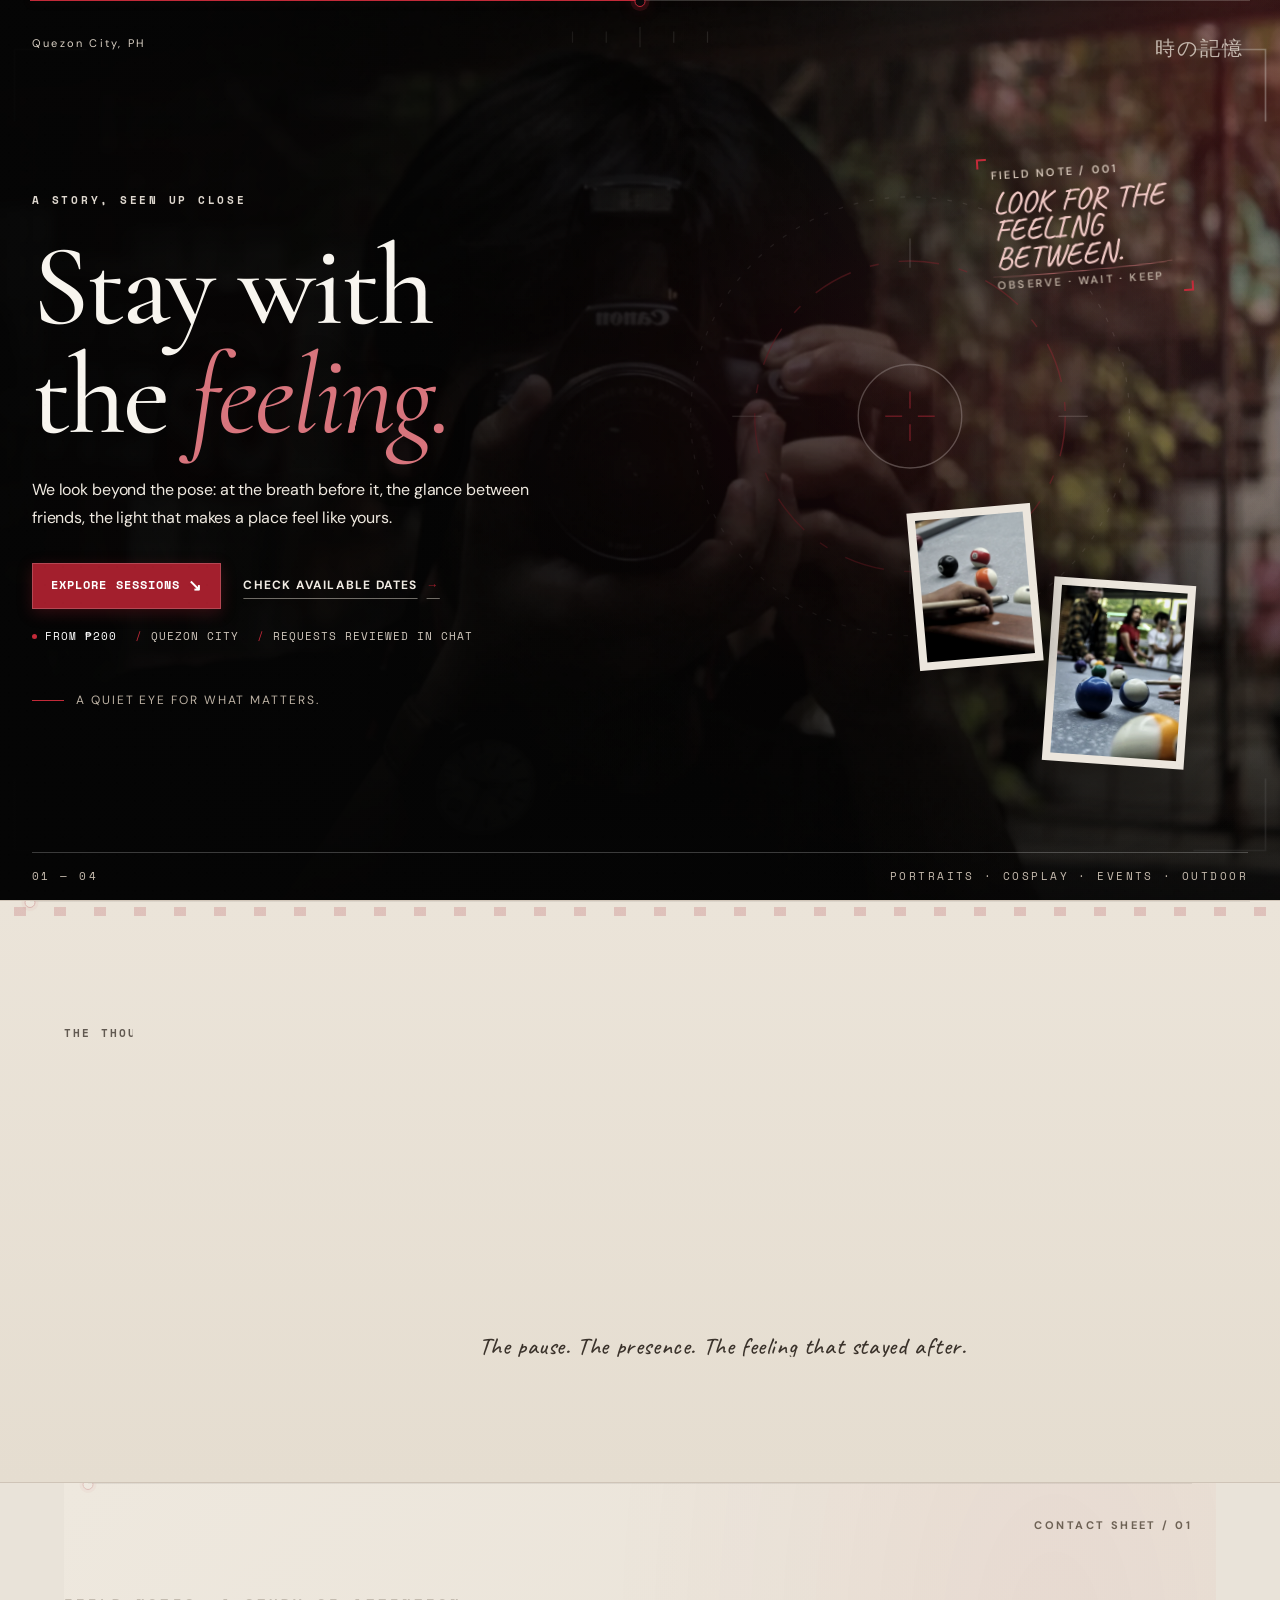
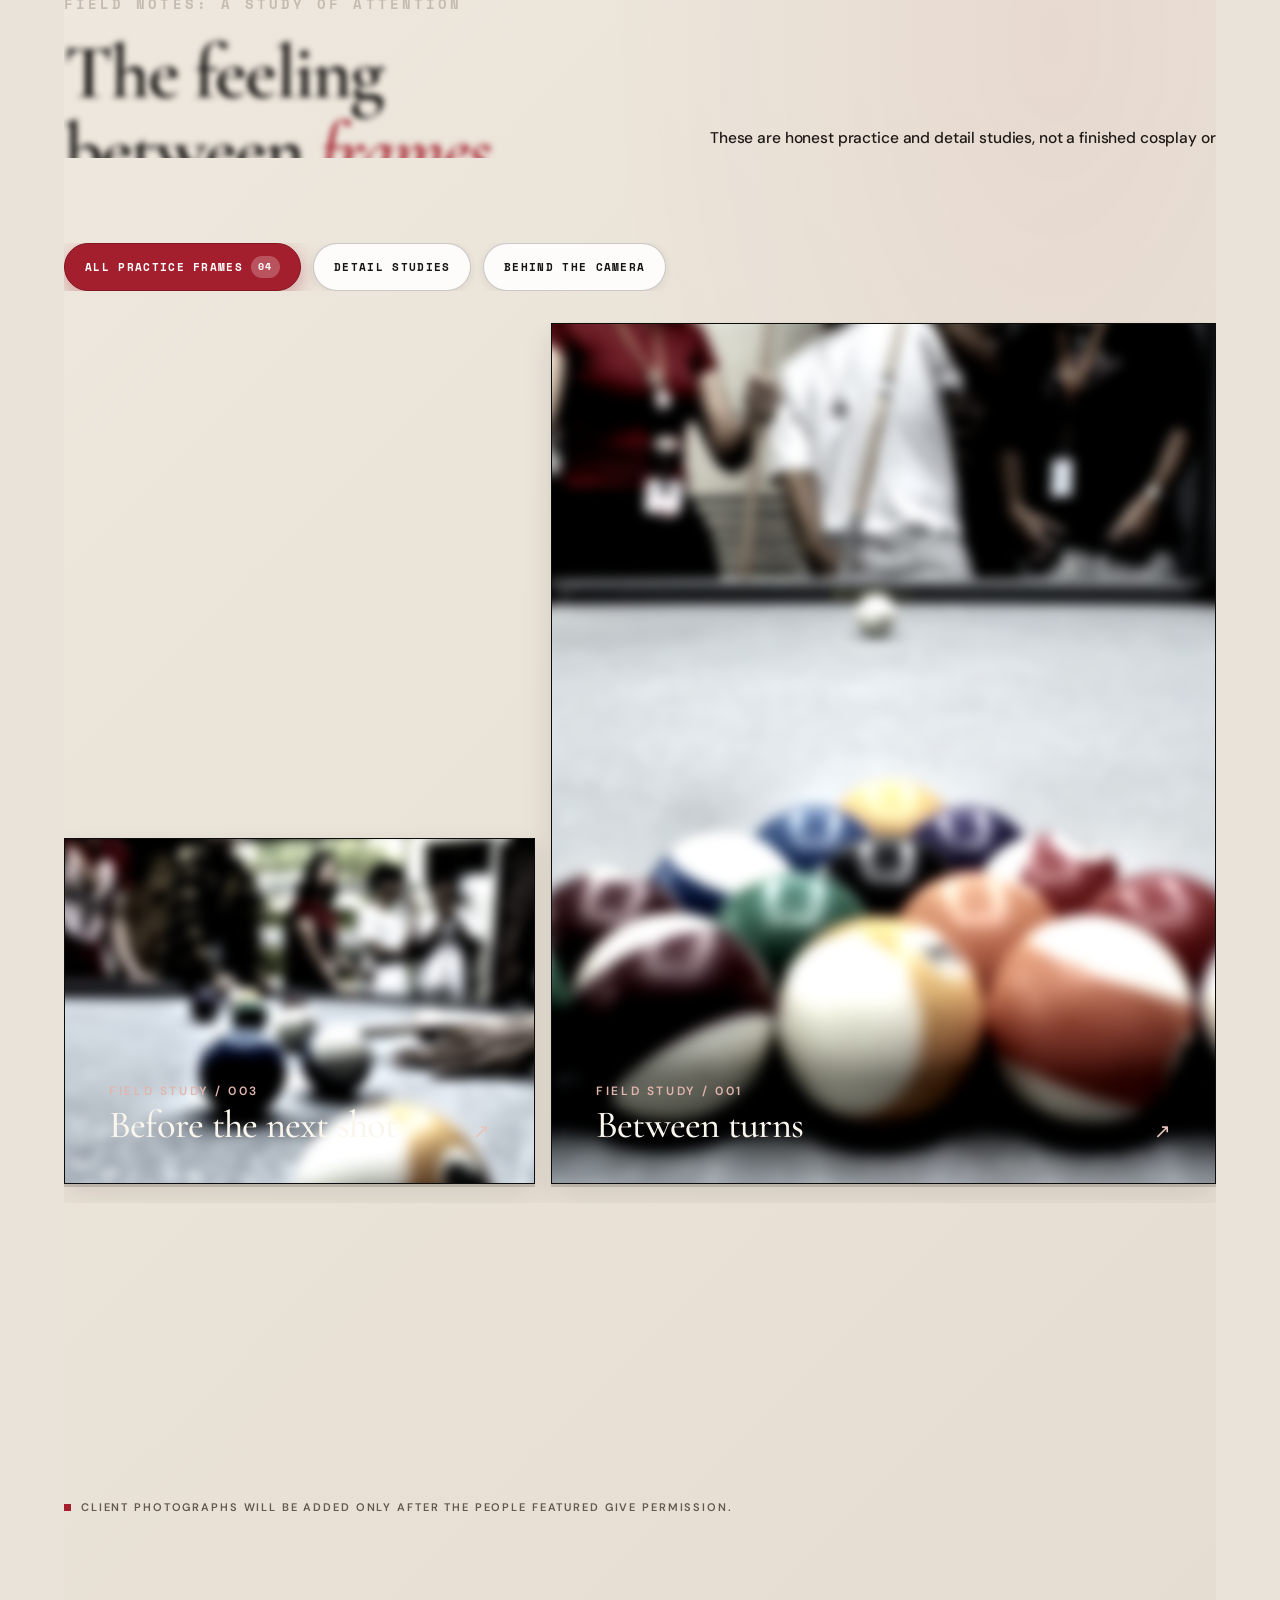
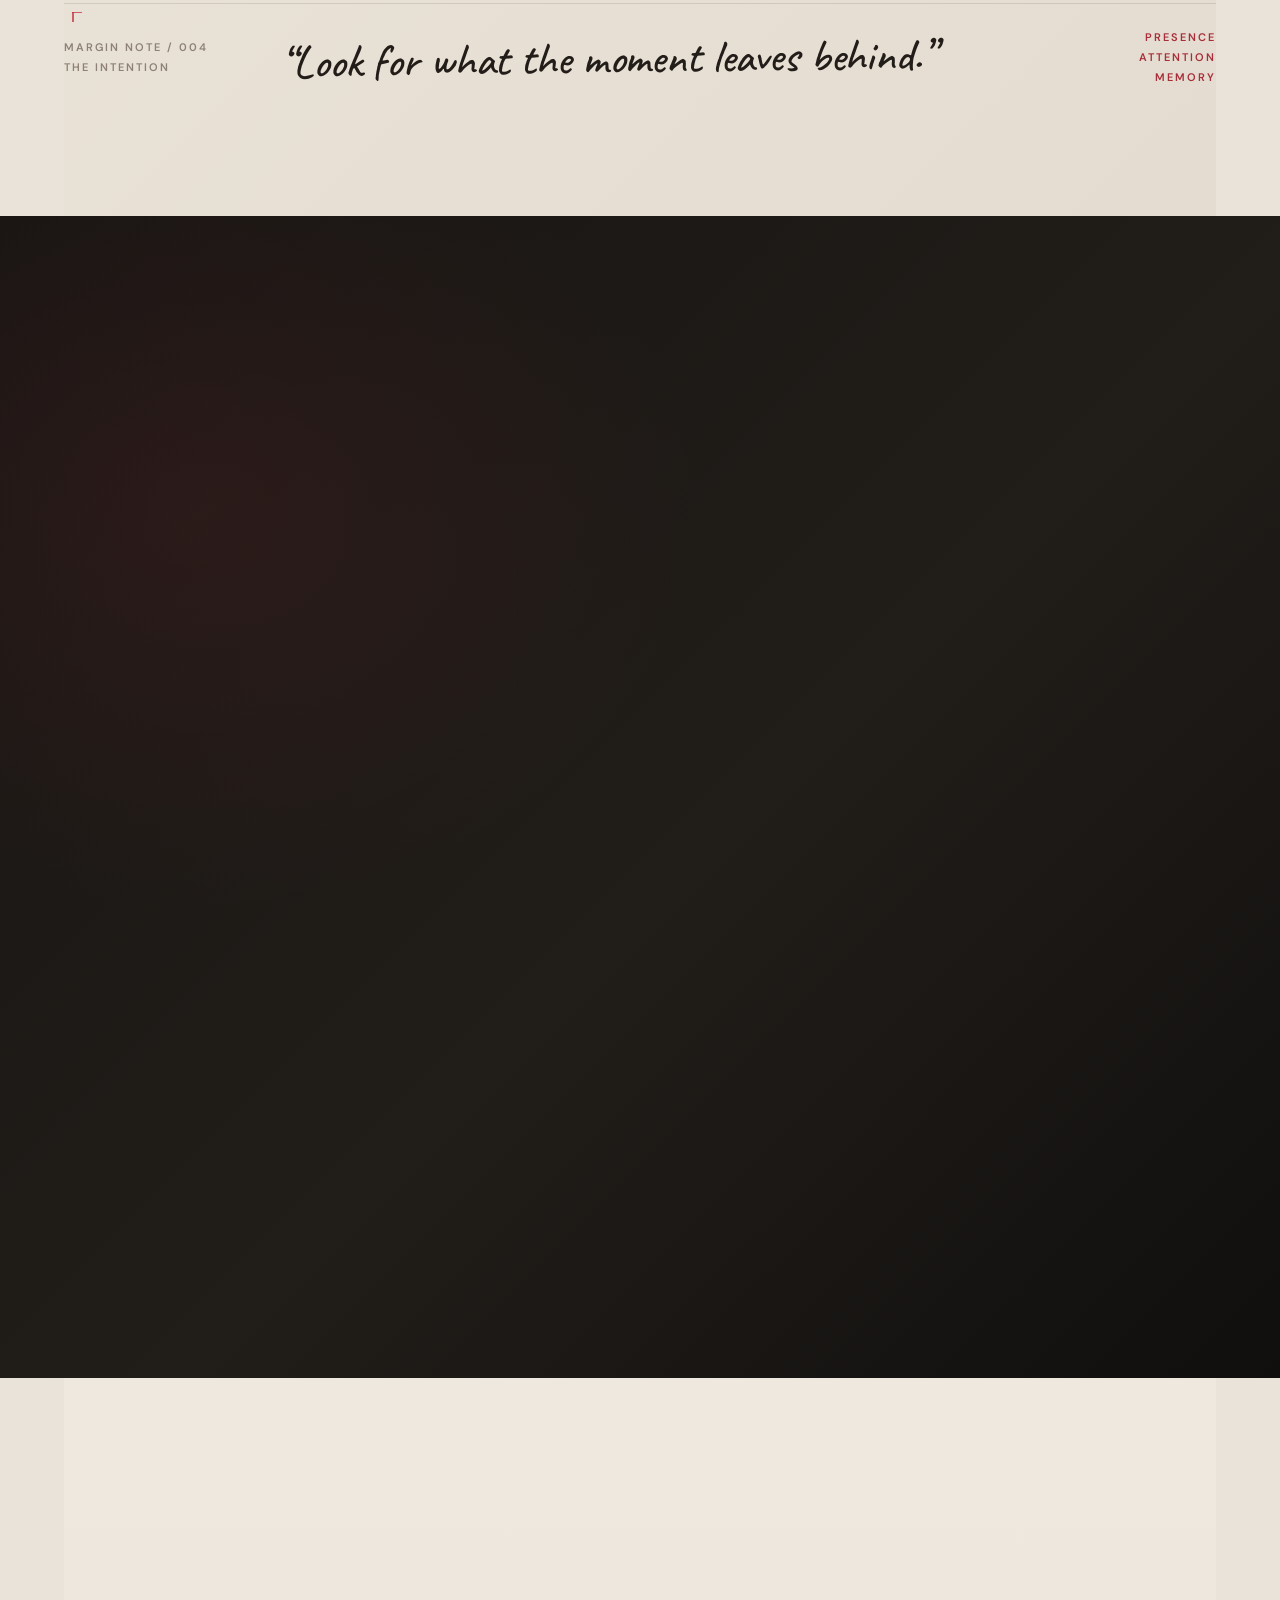
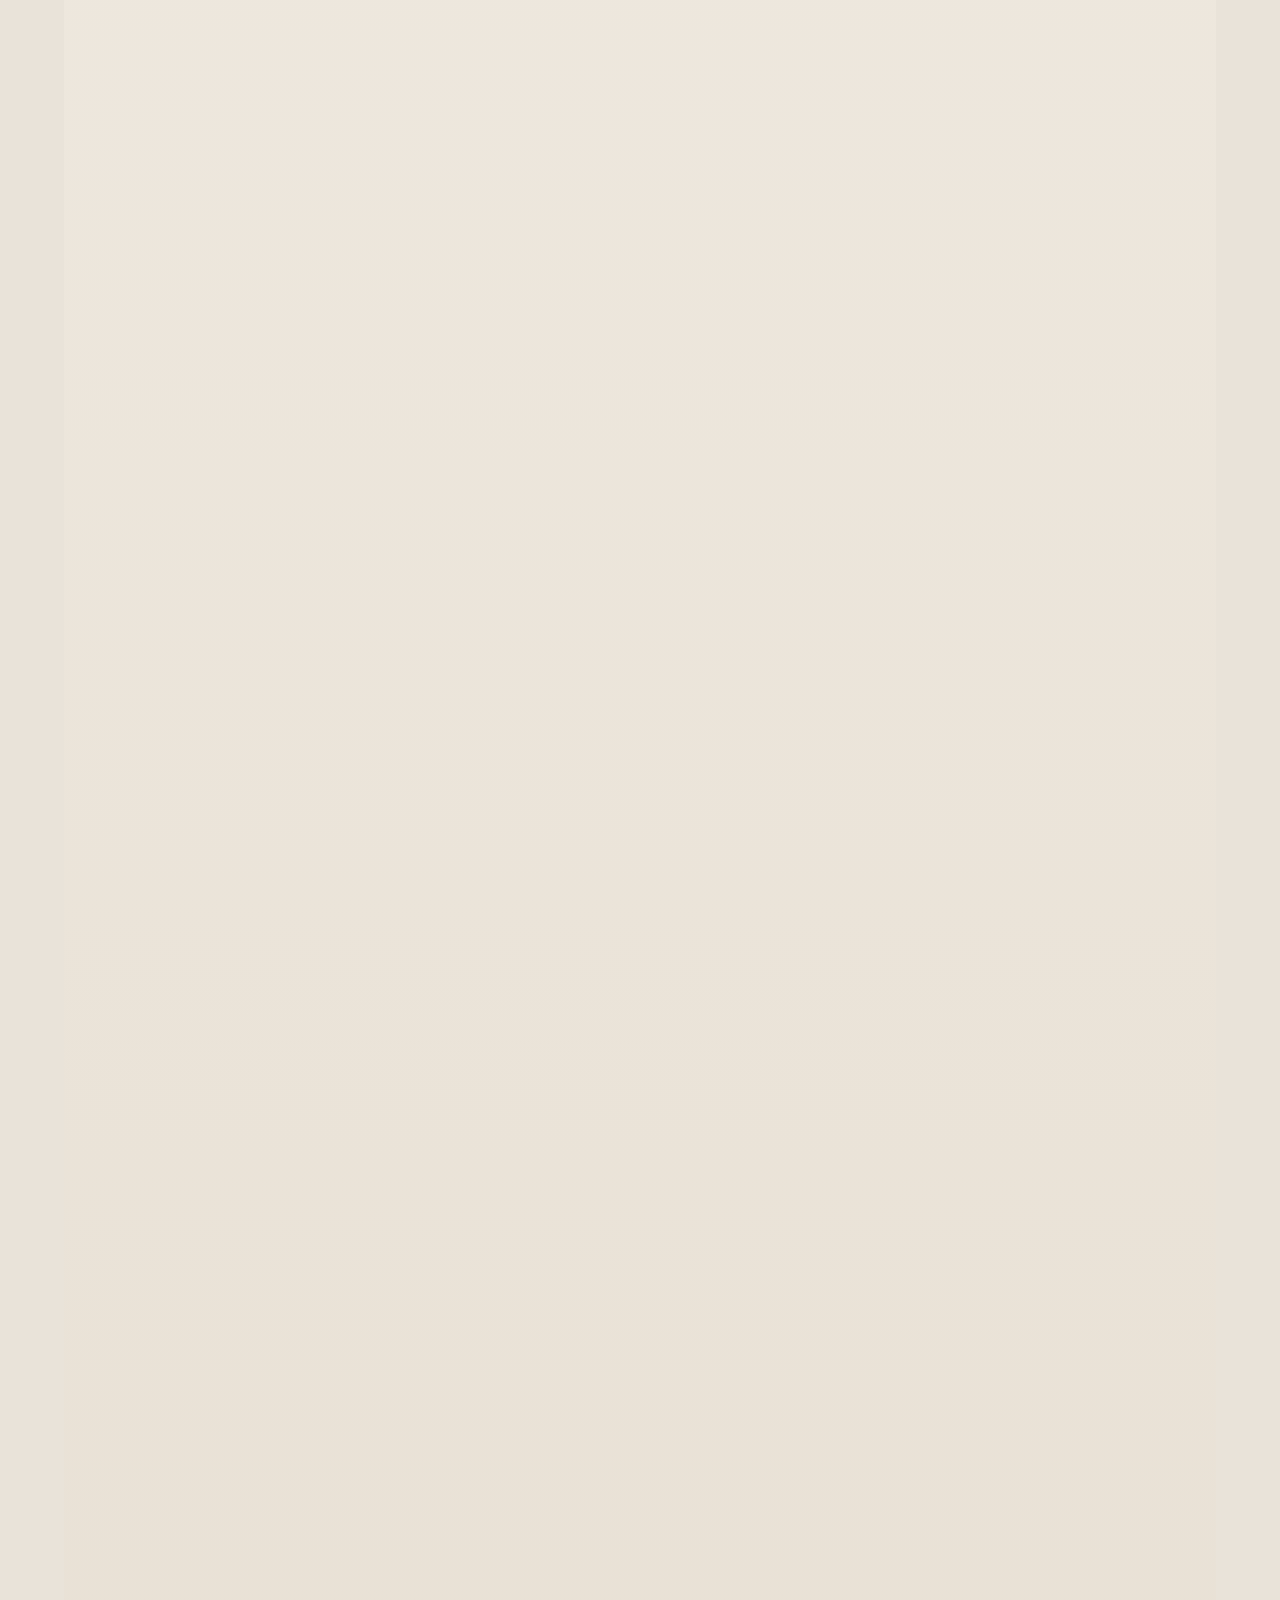
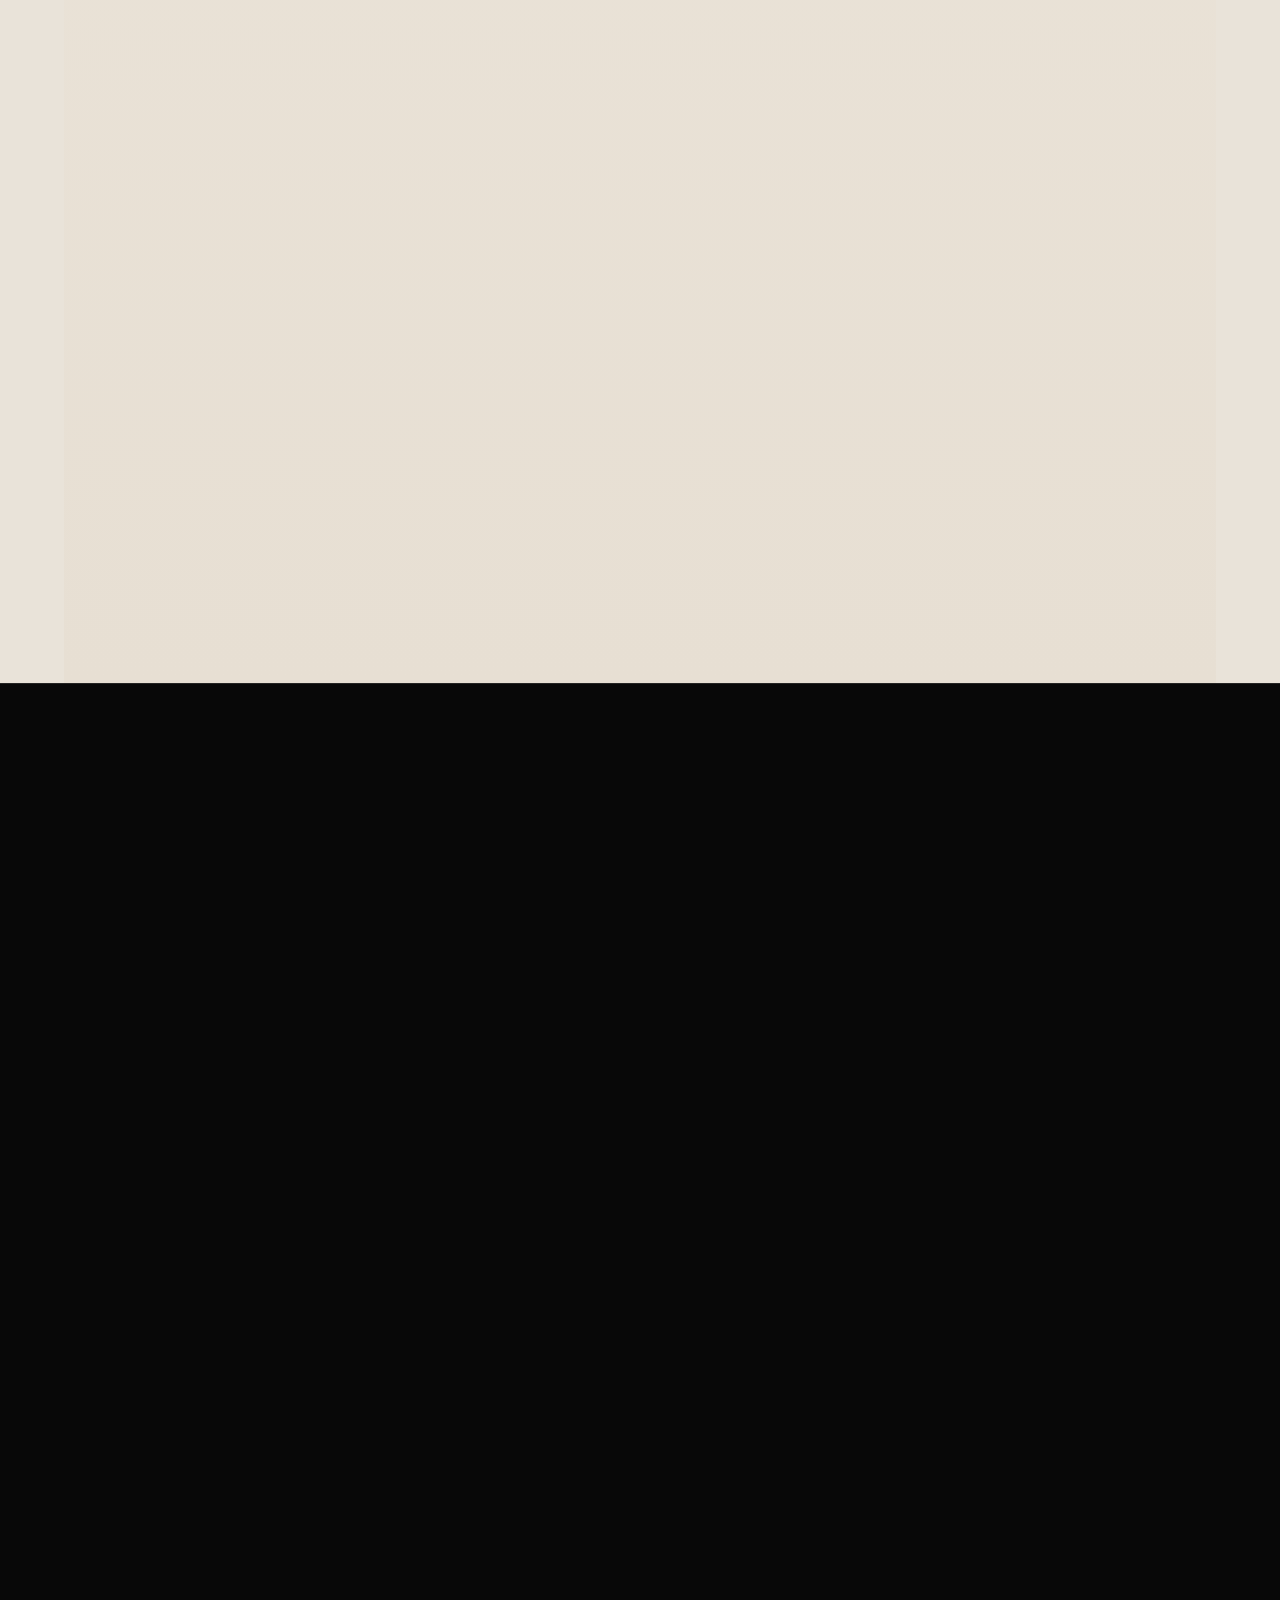
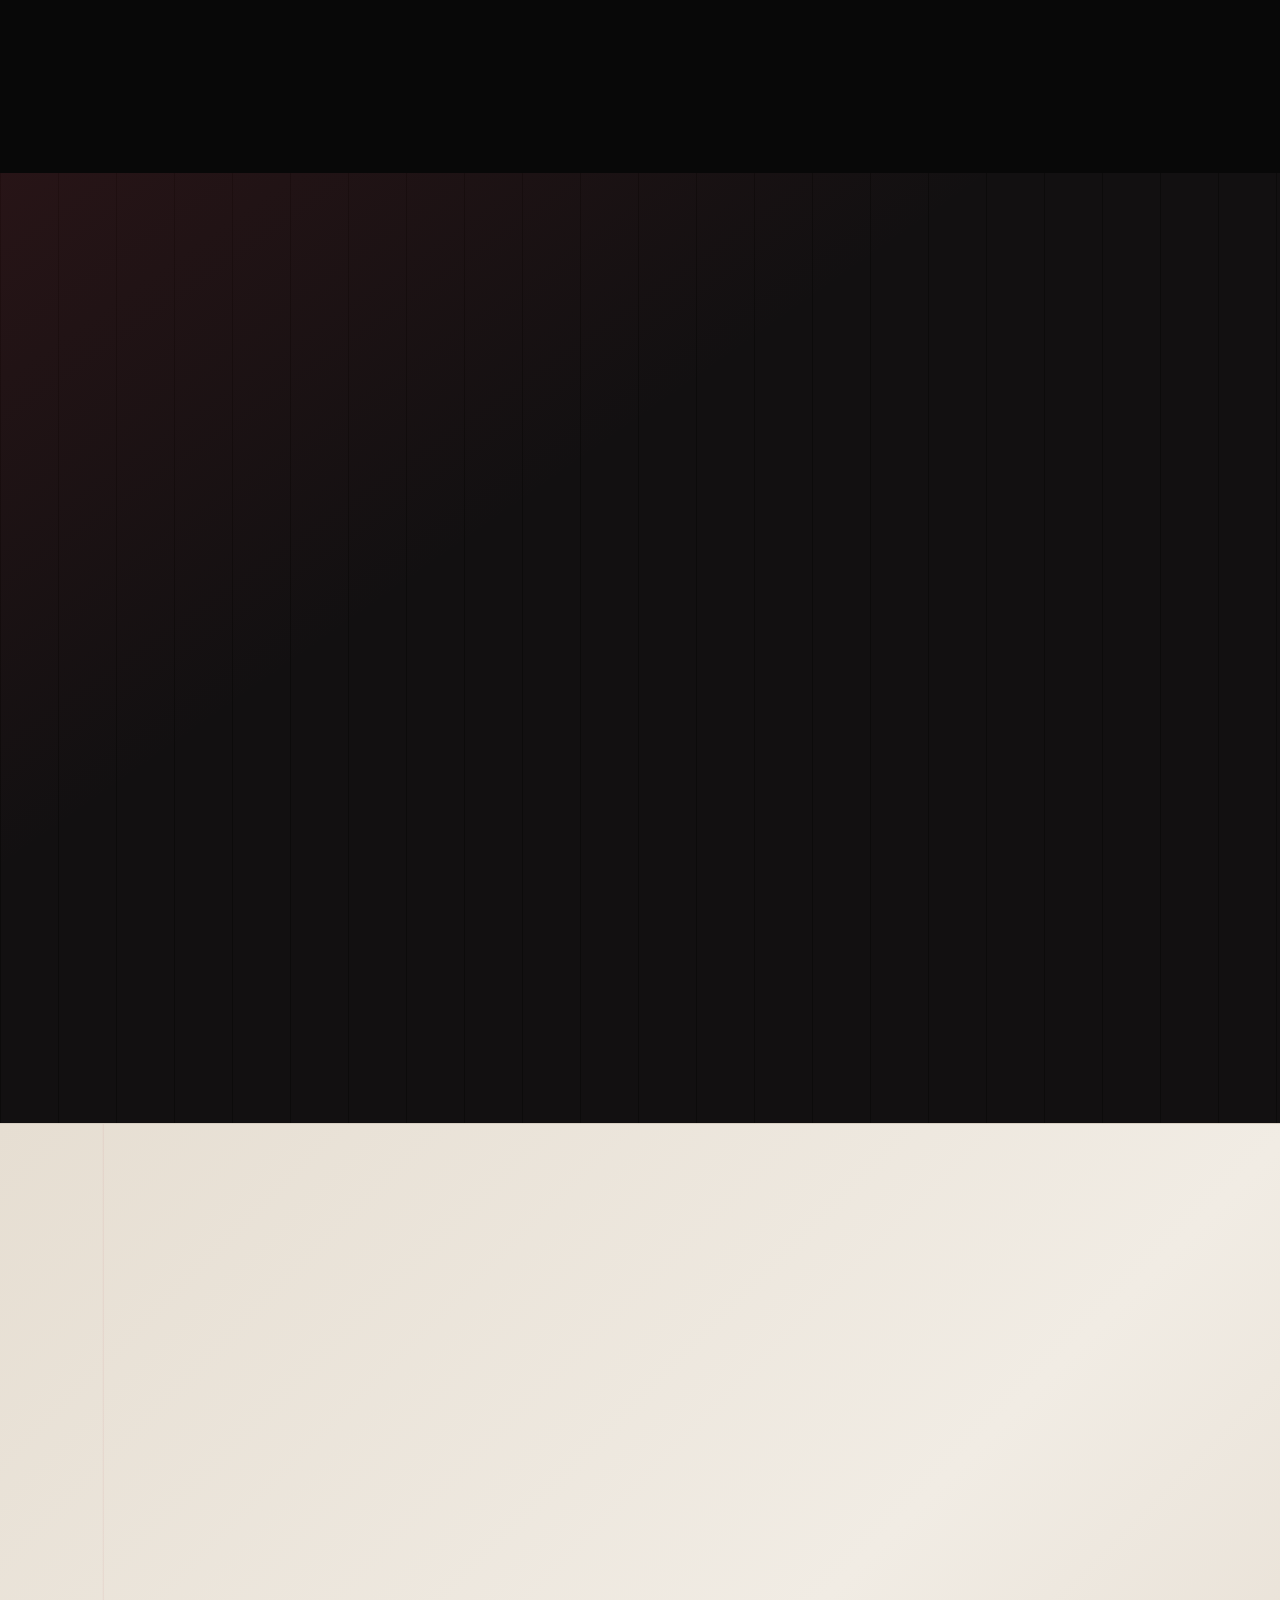
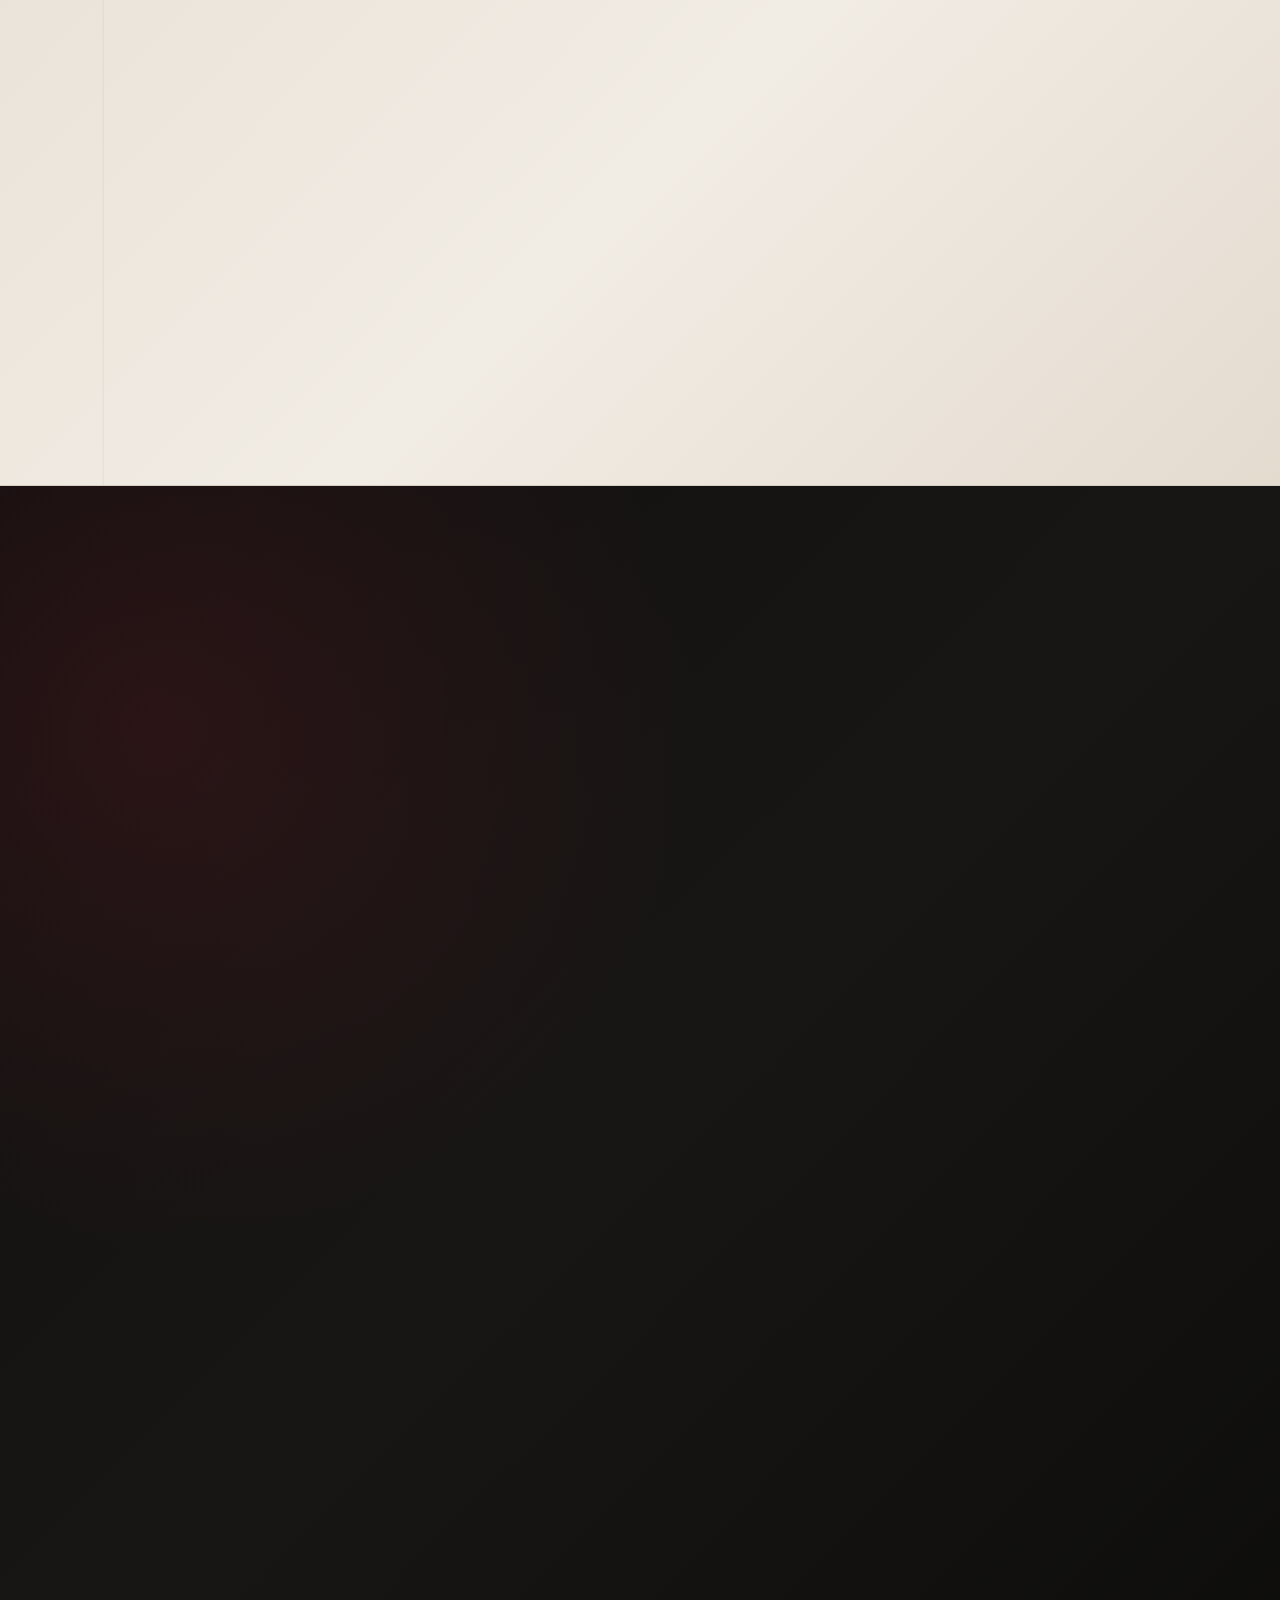
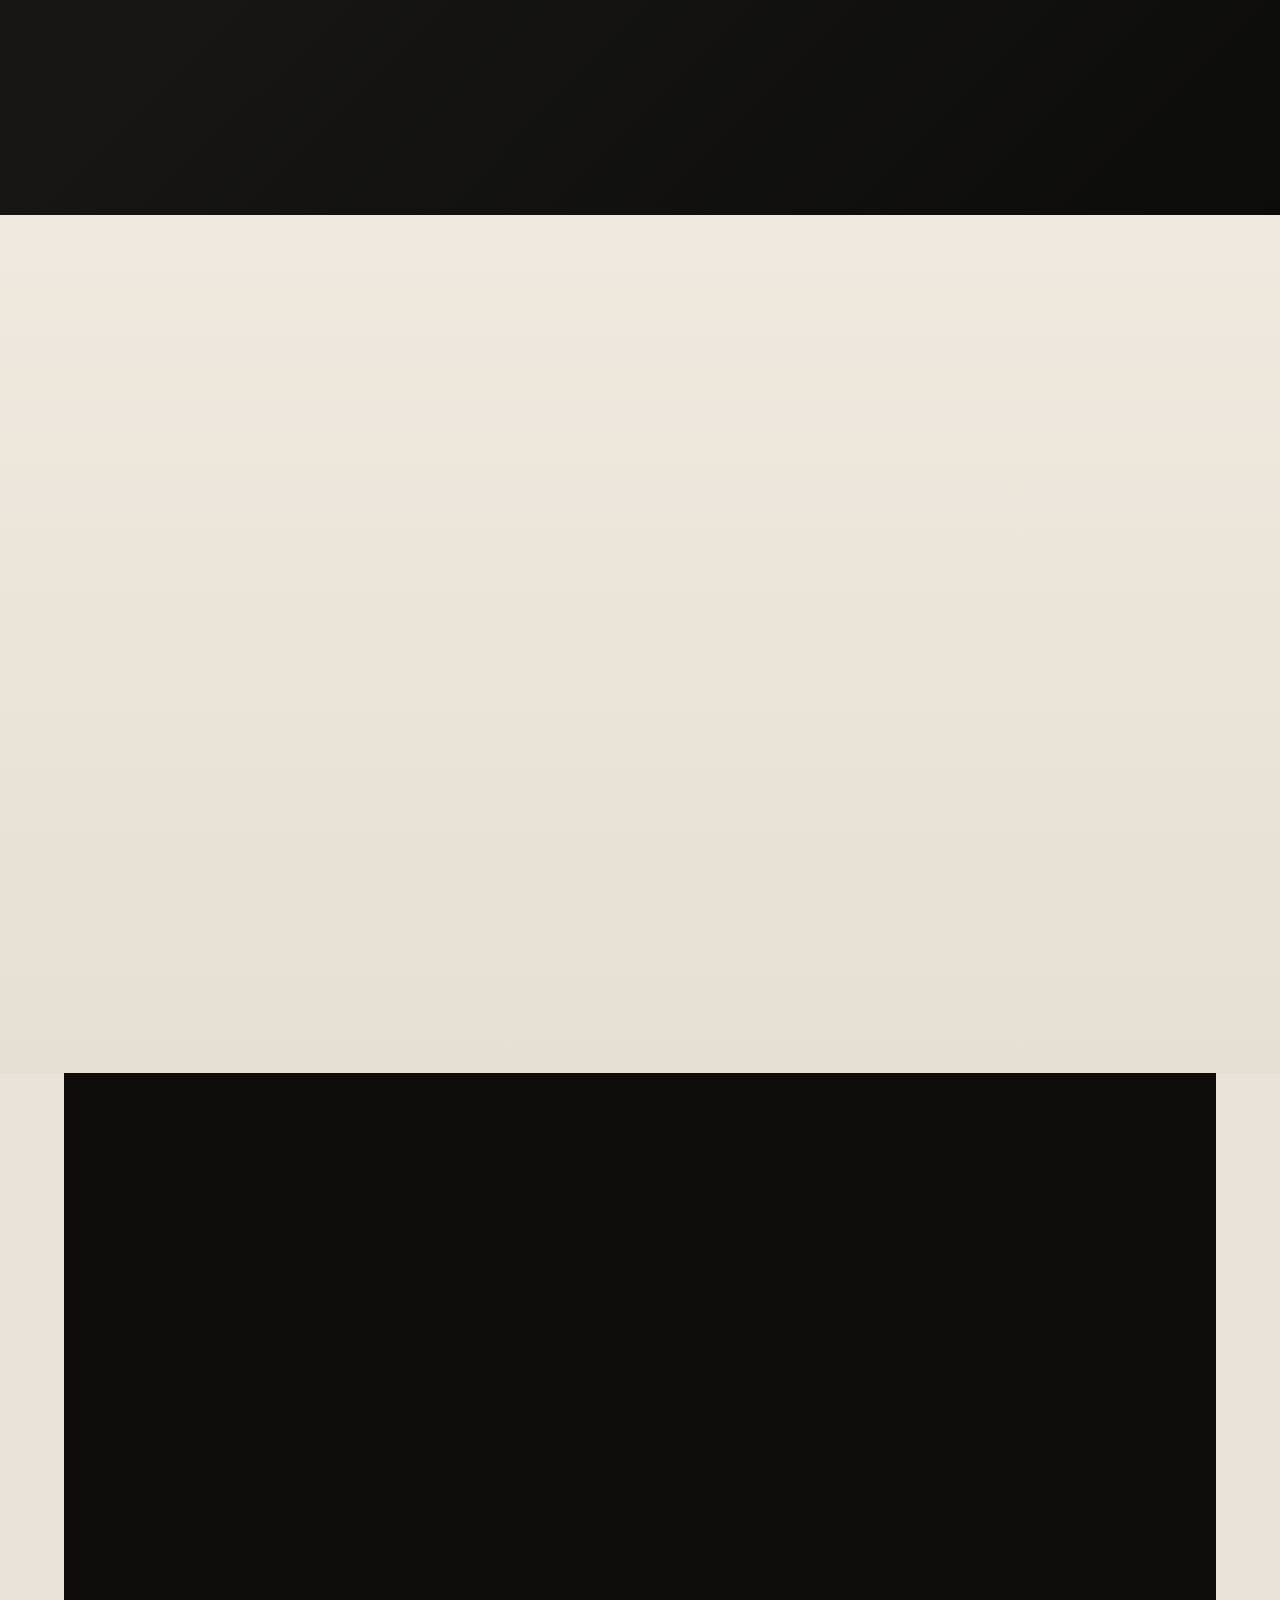
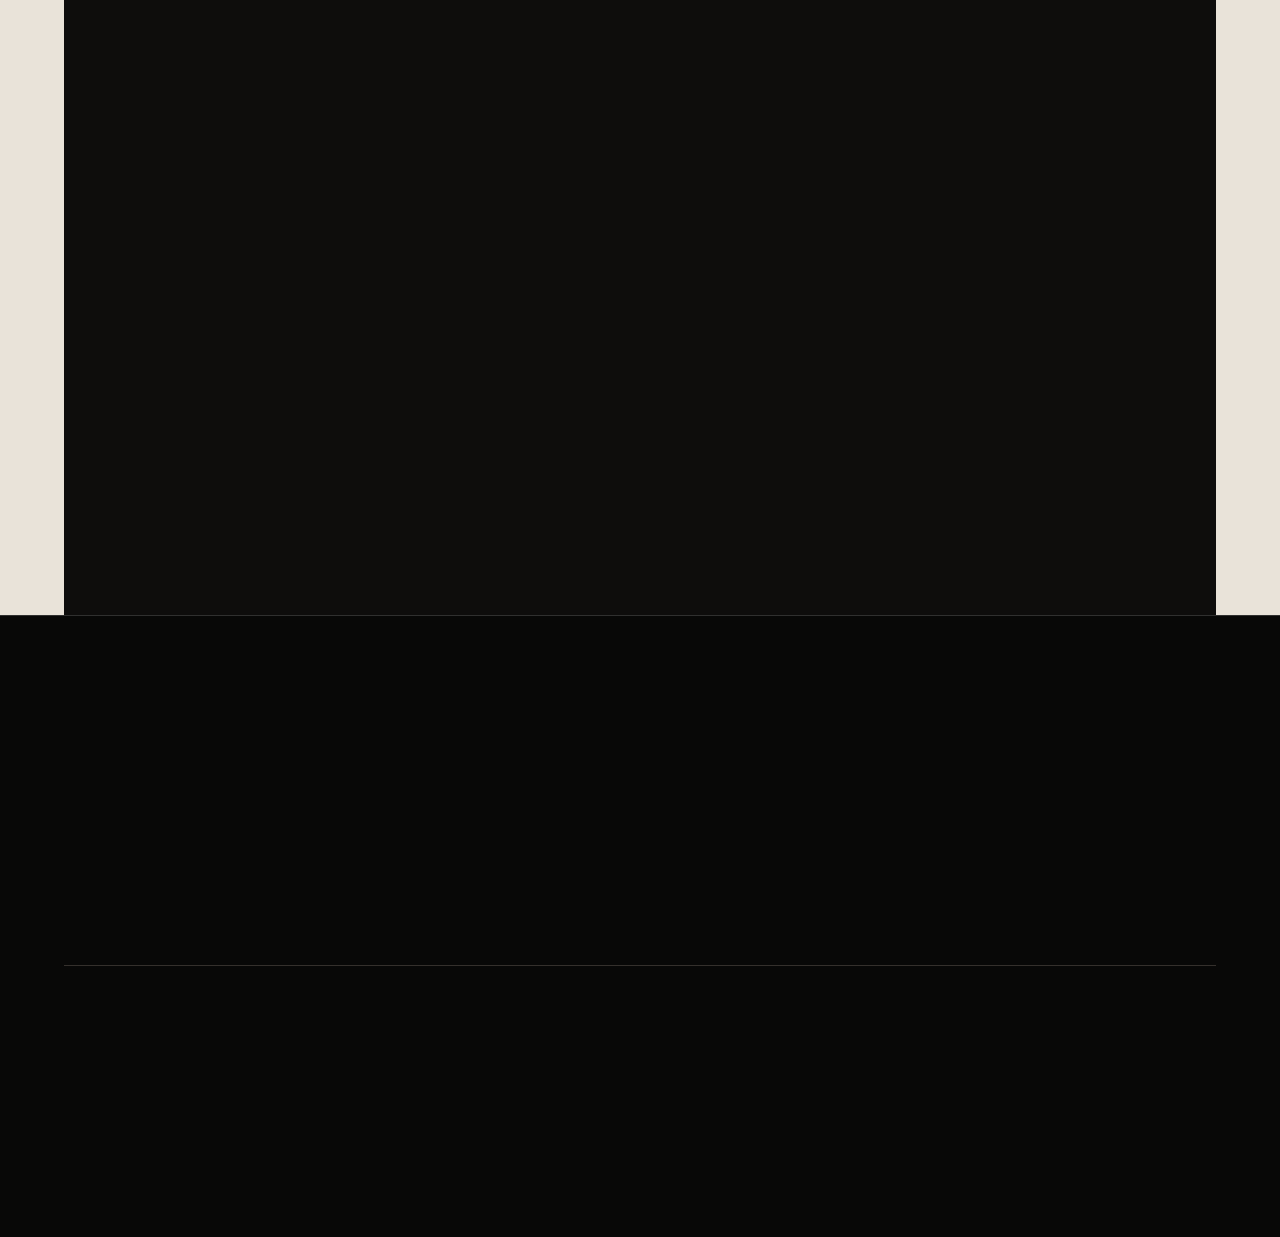
==== commit 9b214fa3: "Match hero preload to responsive WebP picture source" ====
--- a/index.html
+++ b/index.html
@@ -26,7 +26,7 @@
   <link rel="preload" as="font" type="font/woff2" href="./assets/fonts/dm-sans-variable-normal.woff2" crossorigin>
   <link rel="preload" as="font" type="font/woff2" href="./assets/fonts/cormorant-garamond-variable-normal.woff2" crossorigin>
   <link rel="preload" as="image" type="image/png" href="./assets/brand/Toki-Satsuei-Brushstroke-Emblem.png" fetchpriority="high">
-  <link rel="preload" as="image" type="image/jpeg" href="./assets/photography/behind-the-camera-960.jpg" imagesrcset="./assets/photography/behind-the-camera-480.jpg 480w, ./assets/photography/behind-the-camera-960.jpg 960w, ./assets/photography/behind-the-camera-1536.jpg 1536w" imagesizes="100vw" fetchpriority="high">
+  <link rel="preload" as="image" type="image/webp" href="./assets/photography/behind-the-camera-960.webp" imagesrcset="./assets/photography/behind-the-camera-480.webp 480w, ./assets/photography/behind-the-camera-960.webp 960w, ./assets/photography/behind-the-camera-1536.webp 1536w" imagesizes="100vw" fetchpriority="high">
   <link rel="preload" as="image" type="image/webp" href="./assets/photography/before-the-next-shot-960.webp" fetchpriority="low">
   <link rel="preload" as="image" type="image/webp" href="./assets/photography/colour-in-the-quiet-960.webp" fetchpriority="low">
   <style id="homepage-hero-critical-styles">
--- a/toki-home.css
+++ b/toki-home.css
@@ -5,18 +5,18 @@
 :root{--ink:#171615;--ink-2:#211e1c;--paper:#f4f1eb;--paper-2:#ebe6dd;--paper-3:#e2dbd0;--muted:#81796f;--line:rgba(255,255,255,.15);--dark-line:rgba(35,29,25,.16);--red:#962a34;--red-bright:#bd3e4a;--brand-black:#000;--wrap:min(1240px,calc(100% - clamp(36px,7.8vw,124px)));--ease-editorial:cubic-bezier(.2,.7,.2,1);--shadow-editorial:0 24px 64px rgba(28,22,18,.12);color-scheme:light}html{scroll-padding-top:104px;background:var(--paper)}body{background:var(--paper);color:var(--ink);font-family:var(--sans);letter-spacing:-.008em;text-rendering:optimizeLegibility;-webkit-font-smoothing:antialiased}::selection{background:rgba(150,42,52,.18);color:var(--ink)}.section-wrap{width:var(--wrap);max-width:1240px}img,video{max-width:100%}a,button,input,select,textarea{-webkit-tap-highlight-color:transparent}:where(a,button,input,select,textarea,[tabindex]):focus-visible{outline:2px solid var(--red-bright);outline-offset:4px}.announcement{min-height:30px;height:auto;padding-block:7px;background:#000;color:#bdb6ad;font-size:11px;letter-spacing:.2em}.site-header{min-height:82px;height:82px;padding-inline:max(18px,calc((100% - 1240px)/2));background:#000;border-bottom:1px solid rgba(255,255,255,.14);transition:height 0.204s var(--ease-editorial),transform 0.204s var(--ease-editorial),box-shadow 0.204s var(--ease-editorial)}.site-header.is-scrolled{height:72px;box-shadow:0 14px 34px rgba(0,0,0,.2)}.brand{min-width:72px;display:inline-flex;align-items:center}.brand-mark{width:72px;height:72px;border-radius:50%;object-fit:cover;border:1px solid rgba(244,241,234,.22);background-color:#000;box-shadow:0 0 0 1px rgba(0,0,0,.7),0 2px 10px rgba(0,0,0,.4);transition:transform 0.238s var(--motion-ease,cubic-bezier(0.16,1,0.3,1)),border-color 0.238s var(--motion-ease,cubic-bezier(0.16,1,0.3,1)),box-shadow 0.238s var(--motion-ease,cubic-bezier(0.16,1,0.3,1))}.brand:hover .brand-mark,.brand:focus-visible .brand-mark{border-color:rgba(163,31,45,.75);box-shadow:0 0 16px rgba(163,31,45,.32);transform:scale(1.03)}.primary-nav{gap:clamp(13px,1.75vw,26px);color:#d0c9c1;font-size:12px;letter-spacing:.1em}.primary-nav a:not(.nav-contact){position:relative;padding-block:8px}.primary-nav a:not(.nav-contact)::after{content:"";position:absolute;left:0;right:100%;bottom:1px;height:1px;background:var(--red-bright);transition:right 0.17s var(--ease-editorial)}.primary-nav a:not(.nav-contact):hover::after,.primary-nav a[aria-current="location"]::after,.primary-nav .is-current::after{right:0}.primary-nav .nav-contact{padding:11px 15px;border-color:rgba(255,255,255,.34);color:#f4f1eb;transition:background 0.136s,border-color 0.136s,color 0.136s}.primary-nav .nav-contact:hover{background:var(--paper);border-color:var(--paper);color:#111}.nav-contact span{color:#e16a73}.hero-opening{min-height:clamp(650px,calc(100svh - 82px),850px);padding-inline:max(24px,calc((100% - 1240px)/2));padding-block:clamp(72px,8vw,112px) 82px;background:#0b0a09}.hero-opening .hero-art{background:#151210}.hero-opening .hero-photo{object-position:70% 43%;filter:saturate(.82) contrast(1.08) brightness(.78);transform:scale(1.045)}.hero-opening .hero-art::after{background:linear-gradient(90deg,rgba(7,6,6,.97) 0%,rgba(7,6,6,.88) 28%,rgba(7,6,6,.52) 56%,rgba(7,6,6,.12) 100%),linear-gradient(0deg,rgba(7,6,6,.76) 0%,transparent 46%),radial-gradient(ellipse at 78% 38%,rgba(143,43,52,.14),transparent 44%)}.hero-opening .hero-copy{width:min(640px,56%)}.hero-opening .eyebrow{color:#d0c7bc;letter-spacing:.23em}.hero-opening h1{max-width:700px;color:#f5f0e8;font-size:clamp(66px,7.8vw,108px);line-height:.88;letter-spacing:-.062em;text-wrap:balance}.hero-opening h1 em{color:#d66a73}.hero-opening .hero-lead{max-width:430px;color:#d1c8bd;font-size:13px;line-height:1.95}.hero-opening .button-light{min-height:50px;padding-inline:19px;background:#f2eee7;border-color:#f2eee7;color:#151311}.hero-opening .button-light:hover{background:#fff;border-color:#fff}.hero-opening .text-link{color:#f0eae2;border-color:rgba(240,234,226,.5)}.hero-opening .hero-footnote{color:#c5bcb1;letter-spacing:.22em}.hero-opening .hero-frame{border:7px solid #f0ece4;box-shadow:0 22px 58px rgba(0,0,0,.48);background-color:#211d1a}.hero-opening .frame-one{right:6.5%;bottom:14%}.hero-opening .frame-two{right:18.5%;bottom:26%;border-color:#e2dbd0}.hero-opening .hero-stamp{color:rgba(245,240,232,.9)}.hero-opening .hero-index{color:#e7dfd5}.hero-opening .hero-bottom-rule{border-color:rgba(255,255,255,.22);color:#d4cbc0;letter-spacing:.2em}.hero-opening .hero-bottom-rule span:last-child{text-align:right}.intro-band{background:linear-gradient(120deg,#e9e3d9 0%,#f0ece4 52%,#e5ded3 100%);border-block:1px solid #d5ccc0}.intro-inner{padding-block:clamp(68px,7.5vw,104px);grid-template-columns:minmax(180px,.82fr) minmax(0,1.65fr);column-gap:clamp(38px,7vw,100px)}.intro-inner .eyebrow{margin-top:9px}.intro-statement{max-width:760px;font-size:clamp(40px,4.3vw,61px);line-height:1.02;letter-spacing:-.045em;text-wrap:pretty}.intro-statement em{color:var(--red)}.intro-note{max-width:460px;margin-top:22px;color:#615951;line-height:1.8}.eyebrow{color:#615a53;font-size:11px;letter-spacing:.22em;line-height:1.6}.eyebrow span{color:var(--red);font-size:12px}.work-section{padding-block:clamp(76px,8.2vw,116px)}.section-heading{align-items:end;gap:clamp(24px,5vw,72px);margin-bottom:clamp(28px,4vw,44px)}.section-heading h2{font-size:clamp(48px,5.4vw,74px);line-height:.94;letter-spacing:-.05em}.section-heading h2 em,.about-copy h2 em,.contact-copy h2 em{color:var(--red)}.section-heading .eyebrow{margin-bottom:19px}.section-heading > div:first-child::after{content:"";display:block;width:38px;height:2px;margin-top:23px;background:var(--red)}.section-aside{max-width:360px;color:#615a53;font-size:11px;line-height:1.9}.work-filters{gap:clamp(18px,3vw,34px);border-color:var(--dark-line);margin-bottom:28px}.filter-button{padding-bottom:14px;color:#615a53;font-size:12px;letter-spacing:.14em;transition:color 0.136s,border-color 0.136s}.filter-button:hover{color:var(--ink)}.filter-button.is-active{border-color:var(--red);color:var(--ink)}.gallery-grid{grid-template-columns:minmax(0,1.18fr) minmax(0,.82fr) minmax(0,.82fr);grid-template-rows:minmax(250px,29vw) minmax(190px,21vw);gap:clamp(10px,1.35vw,18px)}.gallery-card{background:#e8e2d8;border:1px solid rgba(35,29,25,.08);transition:border-color 0.17s,box-shadow 0.17s,transform 0.17s}.gallery-card:hover{border-color:rgba(150,42,52,.3);box-shadow:0 16px 38px rgba(35,29,25,.1);transform:translateY(-2px)}.gallery-image{background:#2b2723}.gallery-image img{filter:saturate(.88) contrast(1.045) brightness(.98);transition:transform 0.544s var(--ease-editorial),filter 0.306s}.gallery-card:hover .gallery-image img{transform:scale(1.035);filter:saturate(.98) contrast(1.04) brightness(1.01)}.gallery-meta{min-height:68px;padding:13px 16px}.gallery-meta small{color:#615a52;font-size:11px;letter-spacing:.19em}.gallery-meta strong{font-size:20px;letter-spacing:-.015em}.gallery-footnote{margin-top:25px;color:#605a53;font-size:11px;letter-spacing:.18em;line-height:1.8}.red-square{background:var(--red)}.services-section{position:relative;isolation:isolate;overflow:hidden;background:radial-gradient(ellipse at 84% 12%,rgba(150,42,52,.15),transparent 36%),linear-gradient(125deg,#171514 0%,#201b19 52%,#151312 100%);color:#f3efe8;padding-block:clamp(76px,8vw,112px)}.services-section::before{content:"";position:absolute;z-index:-1;inset:0;opacity:.16;background-image:linear-gradient(rgba(255,255,255,.08) 1px,transparent 1px),linear-gradient(90deg,rgba(255,255,255,.08) 1px,transparent 1px);background-size:72px 72px;mask-image:linear-gradient(110deg,transparent 0%,#000 72%);pointer-events:none}.services-section .section-heading{margin-bottom:44px}.section-heading-inverse h2{color:#f4f0e8}.section-heading-inverse h2 em{color:#d76a73}.section-heading-inverse .section-aside{color:#b4aaa0}.section-heading-inverse .eyebrow{color:#a9a096}.section-heading-inverse > div:first-child::after{background:#c14b56}.service-list{border-top-color:rgba(255,255,255,.2)}.service-row{grid-template-columns:66px minmax(0,1fr) 38px;gap:24px;padding:27px 8px;border-bottom-color:rgba(255,255,255,.16);transition:padding 0.19s var(--ease-editorial),background 0.19s}.service-row:hover{padding-inline:18px;background:rgba(255,255,255,.035)}.service-number{color:#d3656e;font-size:18px}.service-row h3{font-size:clamp(26px,3.1vw,39px);letter-spacing:-.025em}.service-row p{color:#b0a79d;font-size:11px;line-height:1.8}.service-arrow{color:#d76a73;transition:transform 0.17s}.service-row:hover .service-arrow{transform:translate(3px,-3px)}.sessions-section{padding-block:clamp(78px,8vw,112px)}.sessions-section .section-heading{margin-bottom:39px}.package-grid{grid-template-columns:repeat(4,minmax(0,1fr));border-color:#d4ccc1;background:#e8e2d8;box-shadow:0 18px 48px rgba(35,29,25,.055)}.package-card{min-height:360px;padding:25px 22px 22px;border-right-color:#d4ccc1;background:rgba(249,247,242,.35);transition:background 0.17s,transform 0.17s,box-shadow 0.17s}.package-card:hover{background:#f5f1e9;transform:translateY(-3px);box-shadow:0 16px 34px rgba(35,29,25,.08);z-index:1}.package-featured{background:#e2d8ce}.package-featured:hover{background:#eee5db}.package-top{color:#615a52;border-color:#d3cabe;font-size:11px;letter-spacing:.15em}.package-card h3{margin-top:25px;font-size:clamp(21px,2vw,25px);line-height:1.08}.package-price{color:var(--red);font-size:clamp(36px,3vw,43px);letter-spacing:-.035em}.package-card ul{border-color:#d8d0c5}.package-card li{color:#665e55;font-size:12px;line-height:1.8}.package-card li::before{background:var(--red)}.package-link{display:flex;align-items:center;justify-content:space-between;gap:10px;padding-top:15px;color:#3d342d;border-top:1px solid #d8d0c5;letter-spacing:.1em}.package-link span{color:var(--red);transition:transform 0.136s}.package-link:hover{color:var(--red)}.package-link:hover span{transform:translate(2px,-2px)}.package-ribbon{background:var(--red);color:#fff;letter-spacing:.16em}.session-notes{display:grid;grid-template-columns:repeat(3,minmax(0,1fr));gap:0;margin-top:30px;border-block:1px solid var(--dark-line)}.session-notes > div{padding:20px 22px 19px 0}.session-notes > div + div{padding-left:22px;border-left:1px solid var(--dark-line)}.session-notes small{color:var(--red);font-size:11px;letter-spacing:.2em}.session-notes p{color:#615a52;font-size:12px;line-height:1.9}.session-notes b{color:#25211d}.price-note{color:#615a52;font-size:11px;line-height:1.8}.about-section{position:relative;overflow:hidden;padding-block:clamp(76px,8vw,108px);background:linear-gradient(110deg,rgba(255,255,255,.25),transparent 46%),#e7e1d7;border-block:1px solid #d6cec2}.about-grid{grid-template-columns:minmax(0,1.02fr) minmax(0,.98fr);gap:clamp(42px,8vw,112px)}.about-visual{min-height:470px;padding:12px;background:#1a1715;box-shadow:var(--shadow-editorial)}.about-visual::before{content:"";position:absolute;inset:20px;border:1px solid rgba(255,255,255,.25);pointer-events:none}.about-visual img{height:446px;filter:saturate(.84) contrast(1.07) brightness(.94)}.about-caption{background:#111;color:#eee7dd;letter-spacing:.17em}.about-copy h2{font-size:clamp(48px,5.2vw,72px);line-height:.95;letter-spacing:-.05em}.about-copy > p:not(.eyebrow){max-width:480px;color:#615a52;font-size:11px;line-height:2}.about-signature{border-color:#cfc5b8}.signature-mark{border-color:#b5a99c;color:var(--red)}.contact-section{padding-block:clamp(76px,8vw,112px)}.contact-panel{position:relative;overflow:hidden;grid-template-columns:minmax(0,.88fr) minmax(0,1.12fr);gap:clamp(36px,6vw,80px);padding:clamp(30px,5.5vw,74px);background:radial-gradient(ellipse at 6% 100%,rgba(150,42,52,.16),transparent 38%),linear-gradient(125deg,#171514 0%,#211c19 58%,#171514 100%);border:1px solid #332c28;box-shadow:0 24px 68px rgba(31,24,20,.16)}.contact-panel::before{content:"";position:absolute;top:0;left:clamp(30px,5.5vw,74px);width:64px;height:2px;background:#c04a55}.contact-copy h2{color:#f3eee7;font-size:clamp(52px,5.5vw,76px)}.contact-copy h2 em{color:#d96e77}.contact-copy > p:not(.eyebrow){color:#b8aea3;font-size:11px;line-height:2}.contact-copy .eyebrow{color:#b4a99e}.contact-copy .eyebrow span{color:#d36b74}.button-red{min-height:48px;background:var(--red);border-color:var(--red);color:#fff}.button-red:hover{background:#b63844;border-color:#b63844}.contact-copy .text-link{color:#e6ded4;border-color:rgba(230,222,212,.38)}.contact-small{color:#8f857b !important;font-size:11px !important}.inquiry-form{gap:16px}.inquiry-form label{gap:8px;color:#c1b7ac;font-size:11px;letter-spacing:.16em}.inquiry-form input,.inquiry-form select,.inquiry-form textarea{min-height:46px;padding:12px 13px;border-color:#51473f;background:rgba(255,255,255,.045);color:#f3eee7;font-size:11px;transition:border-color 0.136s,background 0.136s}.inquiry-form input:hover,.inquiry-form select:hover,.inquiry-form textarea:hover{border-color:#77675b}.inquiry-form input:focus,.inquiry-form select:focus,.inquiry-form textarea:focus{border-color:#c04a55;background:rgba(255,255,255,.075)}.inquiry-form select option{background:#211c19;color:#f3eee7}.inquiry-form textarea{min-height:116px}.form-status{color:#c5b9ad;line-height:1.8}.site-footer{padding-top:42px;background:#080808;color:#eee8df}.footer-main{gap:24px;padding-bottom:30px;border-color:#34302c}.footer-brand img{width:76px;height:76px}.footer-main > p{color:#aaa197;font-size:11px;letter-spacing:.2em}.footer-socials{display:flex;flex-wrap:wrap;gap:18px}.footer-socials .back-top,.footer-main > .back-top{color:#c0b7ac;transition:color 0.136s}.footer-socials .back-top:hover,.footer-main > .back-top:hover{color:#e06b75}.footer-bottom{padding-top:19px;color:#837a70;font-size:11px;letter-spacing:.15em}.back-to-top{background:var(--red);box-shadow:0 10px 28px rgba(0,0,0,.25)}.back-to-top:hover{background:#b63844}.lightbox{border:1px solid #51473f;padding:clamp(16px,2vw,24px);background:#11100f;box-shadow:0 28px 90px rgba(0,0,0,.58)}.lightbox-image{background:#090909}.lightbox-caption{border-top:1px solid rgba(255,255,255,.12)}.lightbox-caption strong{color:#f3eee7}.lightbox-caption span,.lightbox-position{color:#aaa095}.library-page .library-hero{position:relative;padding-top:clamp(66px,8vw,108px);padding-bottom:38px}.library-page .library-hero::before{content:"";position:absolute;left:0;top:clamp(68px,8.3vw,112px);width:2px;height:clamp(104px,12vw,154px);background:var(--red)}.library-page .library-hero > *{margin-left:clamp(16px,2vw,28px)}.library-page .library-hero .eyebrow{margin-bottom:22px}.library-page .library-hero h1{max-width:850px;font-size:clamp(58px,7.2vw,92px);line-height:.9;letter-spacing:-.058em}.library-page .library-hero h1 em{color:var(--red)}.library-page .library-hero-bottom{gap:36px;margin-top:28px}.library-page .library-hero-bottom p{max-width:560px;color:#6d655c;font-size:11px;line-height:1.95}.library-page .archive-signature{color:#615a52;font-size:20px}.library-page .library-rule{border-color:#d1c8bc;color:#615951;letter-spacing:.2em}.library-page .library-content{padding-top:58px;padding-bottom:112px}.library-page .library-toolbar{gap:28px;margin-bottom:38px}.library-page .library-filters{gap:7px}.library-page .library-filter{min-height:38px;padding:8px 13px;border-color:#d0c7bb;background:rgba(255,255,255,.24);color:#615951;font-size:11px;letter-spacing:.12em;transition:background 0.136s,border-color 0.136s,color 0.136s,transform 0.136s}.library-page .library-filter:hover{transform:translateY(-1px);border-color:#8f8174;color:var(--ink)}.library-page .library-filter[aria-pressed="true"]{background:#211d1a;border-color:#211d1a;color:#f4f0e8}.library-page .archive-search{min-height:44px;border:1px solid #d0c7bb;background:rgba(255,255,255,.38)}.library-page .archive-search input{color:#29241f}.library-page .archive-search:focus-within{border-color:var(--red)}.library-page .library-count{color:#615951;font-size:11px;letter-spacing:.15em}.library-page .library-groups{gap:clamp(38px,5vw,60px)}.library-page .archive-group{border-color:#d0c7bb;padding-top:25px}.library-page .archive-group-kicker{color:var(--red);font-size:11px;letter-spacing:.2em}.library-page .archive-group-title{font-size:clamp(34px,3.8vw,48px);letter-spacing:-.035em}.library-page .archive-group-description{color:#615951;font-size:12px}.library-page .archive-group-meta{color:#615a52;font-size:11px;letter-spacing:.16em}.library-page .archive-group--cinematic{padding:clamp(22px,3.2vw,38px);background:radial-gradient(ellipse at 92% 0%,rgba(164,56,65,.15),transparent 38%),linear-gradient(135deg,#171514 0%,#211c19 100%);border-color:#39312c;box-shadow:0 18px 46px rgba(30,24,20,.1)}.library-page .archive-group--cinematic::before{background:#c04a55}.library-page .archive-group--cinematic .archive-group-kicker{color:#d7747c}.library-page .archive-group--cinematic .archive-group-title{color:#f4efe8}.library-page .archive-group--cinematic .archive-group-description{color:#b2a89d}.library-page .archive-group--cinematic .archive-group-meta{color:#a69b90}.library-page .album-rail{gap:18px;padding-bottom:18px}.library-page .album-card{flex-basis:clamp(240px,27vw,340px);transition:transform 0.17s var(--ease-editorial)}.library-page .album-card:hover{transform:translateY(-3px)}.library-page .album-cover{aspect-ratio:4/3;border-color:#d0c7bb;background:#dcd5ca;box-shadow:0 10px 26px rgba(35,29,25,.055)}.library-page .album-cover::after{content:"";position:absolute;inset:0;background:linear-gradient(0deg,rgba(10,9,8,.38),transparent 44%);pointer-events:none}.library-page .album-cover img,.library-page .album-cover video{filter:saturate(.88) contrast(1.04);transition:transform 0.544s var(--ease-editorial),filter 0.272s}.library-page .album-card:hover .album-cover img,.library-page .album-card:hover .album-cover video{transform:scale(1.035);filter:saturate(.98) contrast(1.04)}.library-page .album-cover-type{z-index:1;left:13px;bottom:12px;background:#171514;letter-spacing:.18em}.library-page .album-card-title{color:#24201c;font-size:22px}.library-page .album-card-count{color:#615952;font-size:11px;letter-spacing:.17em}.library-page .album-card-arrow{color:var(--red)}.library-page .archive-empty{border-color:#d1c8bc}.library-page .archive-empty h2{font-size:38px}.library-page .archive-empty p{color:#615a51;font-size:11px;line-height:1.9}.library-page .album-dialog{border:1px solid #4a4038;background:#171514;box-shadow:0 30px 100px rgba(0,0,0,.62)}.library-page .album-dialog::backdrop{background:rgba(8,7,6,.82);backdrop-filter:blur(5px)}.library-page .album-dialog-panel{padding:clamp(18px,3vw,34px)}.library-page .album-dialog-head h2{color:#f4efe8;letter-spacing:-.035em}.library-page .album-dialog-close{border-color:#554a41}.library-page .album-dialog-tools{border-color:rgba(255,255,255,.15)}.library-page .album-frame{border-color:#36302b}.library-page .album-frame-media{background:#0d0c0b}.library-page .album-frame figcaption{color:#b1a79c}.library-page .album-dialog-note{color:#a59a8e}.library-page .archive-rail-progress-fill{background:var(--red-bright)}@media (max-width:1100px){.hero-opening .frame-one{right:4%}.hero-opening .frame-two{right:16%}.about-grid{gap:5%}.contact-panel{gap:38px}}@media (max-width:960px){:root{--wrap:min(100% - 48px,820px)}.primary-nav{gap:clamp(10px,1.4vw,16px);font-size:11px}.hero-opening .hero-copy{width:62%}.hero-opening h1{font-size:clamp(62px,8.6vw,88px)}.intro-inner{column-gap:36px}.gallery-grid{grid-template-rows:minmax(230px,34vw) minmax(180px,25vw)}.package-grid{grid-template-columns:repeat(2,minmax(0,1fr))}.package-card:nth-child(2){border-right:0}.package-card:nth-child(-n+2){border-bottom:1px solid #d4ccc1}.package-card{min-height:330px}.library-page .album-card{flex-basis:clamp(230px,34vw,320px)}}@media (max-width:820px){.site-header{padding-inline:24px}.primary-nav{top:100%;left:0;right:0;padding:18px 24px 24px;border-top:1px solid rgba(255,255,255,.13);border-bottom:1px solid rgba(255,255,255,.12);box-shadow:0 20px 36px rgba(0,0,0,.24)}.primary-nav a:not(.nav-contact)::after{display:none}.primary-nav a:not(.nav-contact){padding-block:10px}.primary-nav .nav-contact{justify-content:center}.menu-toggle{border-color:rgba(255,255,255,.32)}.about-grid{grid-template-columns:minmax(0,1fr) minmax(0,1fr);gap:32px}.about-visual{min-height:390px}.about-visual img{height:366px}.contact-panel{padding:34px}.library-page .library-toolbar{align-items:flex-start}.library-page .library-tools{width:100%}}@media (max-width:680px){:root{--wrap:calc(100% - 36px)}html{scroll-padding-top:78px}.announcement{min-height:28px;padding-inline:10px;gap:7px;font-size:11px;letter-spacing:.14em}.site-header,.site-header.is-scrolled{height:66px;padding-inline:18px}.brand-mark{width:58px;height:58px;border-radius:50%;object-fit:cover}.primary-nav{padding:16px 18px 21px;gap:4px}.hero-opening{min-height:max(650px,calc(100svh - 66px));min-height:max(650px,calc(100dvh - 66px));padding:68px 18px 82px}.hero-opening .hero-art::after{background:linear-gradient(90deg,rgba(7,6,6,.94),rgba(7,6,6,.68) 72%,rgba(7,6,6,.38)),linear-gradient(0deg,rgba(7,6,6,.82),transparent 70%)}.hero-opening .hero-photo{object-position:63% center;filter:saturate(.82) contrast(1.07) brightness(.72)}.hero-opening .hero-copy{width:100%;max-width:500px;padding-top:26px}.hero-opening h1{max-width:460px;font-size:clamp(56px,13.4vw,76px);line-height:.9}.hero-opening .hero-lead{max-width:345px;font-size:12px;line-height:1.9}.hero-opening .hero-actions{gap:18px}.hero-opening .hero-footnote{margin-top:36px;font-size:11px}.hero-opening .hero-index{top:20px;left:18px}.hero-opening .hero-stamp{top:20px;right:18px}.hero-opening .hero-frame{display:none}.hero-opening .hero-bottom-rule{left:18px;right:18px;gap:10px;padding-block:12px;font-size:11px}.hero-opening .hero-bottom-rule span:last-child{max-width:74%}.intro-inner{grid-template-columns:1fr;row-gap:17px;padding-block:62px}.intro-inner .eyebrow{margin:0}.intro-statement{font-size:clamp(38px,9vw,52px)}.intro-note{grid-column:1;margin-top:0}.work-section{padding-block:70px}.section-heading{align-items:flex-start;flex-direction:column;gap:14px;margin-bottom:30px}.section-heading h2{font-size:clamp(46px,11vw,60px)}.section-heading .eyebrow{margin-bottom:14px}.section-heading > div:first-child::after{margin-top:16px}.section-aside{max-width:440px;font-size:12px}.work-filters{gap:16px;overflow-x:auto;scrollbar-width:none}.work-filters::-webkit-scrollbar{display:none}.filter-button{flex:0 0 auto;font-size:11px}.gallery-grid{grid-template-columns:repeat(2,minmax(0,1fr));grid-template-rows:auto;gap:10px}.gallery-card-large{grid-column:1/-1;grid-row:auto;min-height:310px}.gallery-card:nth-child(2),.gallery-card:nth-child(3){min-height:225px}.gallery-card-portrait{grid-column:1/-1;grid-row:auto;display:flex}.gallery-card-portrait .gallery-image{height:230px}.gallery-card-portrait .gallery-meta{display:flex}.gallery-meta{min-height:62px;padding:10px 11px}.gallery-meta small{font-size:11px;letter-spacing:.13em}.gallery-meta strong{font-size:17px}.gallery-footnote{font-size:11px}.services-section{padding-block:70px}.service-row{grid-template-columns:34px minmax(0,1fr) 24px;gap:12px;padding:22px 0}.service-row:hover{padding-inline:5px}.service-row h3{font-size:clamp(23px,6.2vw,31px)}.service-row p{font-size:12px;line-height:1.75}.service-number{font-size:15px}.sessions-section{padding-block:70px}.package-grid{grid-template-columns:repeat(2,minmax(0,1fr))}.package-card{min-height:338px;padding:19px 14px 16px}.package-card h3{font-size:21px;min-height:48px}.package-price{font-size:36px}.package-card li{font-size:11px}.package-top{font-size:11px;letter-spacing:.1em}.package-link{font-size:11px;line-height:1.6}.session-notes{grid-template-columns:1fr}.session-notes > div,.session-notes > div + div{padding:15px 0;border-left:0}.session-notes > div + div{border-top:1px solid var(--dark-line)}.about-section{padding-block:68px}.about-grid{grid-template-columns:minmax(0,1fr);gap:32px}.about-visual{min-height:360px}.about-visual img{height:336px}.about-caption{left:22px;bottom:22px;font-size:11px}.about-copy h2{font-size:clamp(48px,11vw,64px)}.contact-section{padding-block:68px}.contact-panel{grid-template-columns:minmax(0,1fr);gap:30px;padding:28px 20px}.contact-panel::before{left:20px}.contact-copy h2{font-size:clamp(50px,12vw,66px)}.contact-copy .hero-actions{align-items:flex-start;flex-direction:column;gap:15px}.inquiry-form{gap:13px}.form-split{grid-template-columns:minmax(0,1fr)}.footer-main{align-items:flex-start;flex-wrap:wrap;gap:18px 24px}.footer-brand{flex-basis:100%}.footer-main > p{margin-left:auto}.footer-socials{flex-basis:100%}.footer-bottom{flex-wrap:wrap;gap:10px 18px;font-size:11px}.library-page .library-hero{padding-top:58px}.library-page .library-hero::before{top:60px;height:115px}.library-page .library-hero > *{margin-left:17px}.library-page .library-hero h1{font-size:clamp(55px,13vw,72px)}.library-page .library-hero-bottom{display:flex;flex-direction:column;align-items:flex-start;gap:12px}.library-page .archive-signature{font-size:16px}.library-page .library-rule{align-items:flex-start;flex-direction:column;gap:6px;font-size:11px}.library-page .library-content{padding-top:44px;padding-bottom:78px}.library-page .library-toolbar{gap:16px;margin-bottom:28px}.library-page .library-filters{gap:6px}.library-page .library-filter{min-height:36px;padding-inline:10px;font-size:11px}.library-page .library-tools{gap:10px}.library-page .library-count{white-space:normal}.library-page .library-groups{gap:36px}.library-page .archive-group{padding-top:20px}.library-page .archive-group--cinematic{padding:20px 14px}.library-page .archive-group-head{align-items:flex-start;flex-direction:column;gap:8px}.library-page .archive-group-title{font-size:34px}.library-page .archive-group-meta{margin-left:0;max-width:none}.library-page .album-rail{gap:12px}.library-page .album-card{flex-basis:min(78vw,310px)}.library-page .album-dialog{width:calc(100vw - 18px)}.library-page .album-dialog-panel{padding:16px 13px}.library-page .album-frame{flex-basis:82vw;width:82vw}}@media (max-width:520px){.package-card,.package-card:nth-child(2){min-height:0;border-right:0}.package-card + .package-card{border-top:1px solid #d4ccc1}.package-card h3{min-height:0}.package-card ul{padding-bottom:16px}.gallery-card-large{min-height:270px}.gallery-card:nth-child(2),.gallery-card:nth-child(3){min-height:205px}.hero-opening .button{min-height:46px;padding-inline:14px;font-size:11px}.library-page .album-dialog-head{gap:10px}.library-page .album-dialog-head h2{font-size:28px}}@media (max-width:380px){.hero-opening h1{font-size:53px}.hero-opening .hero-bottom-rule{font-size:11px}.gallery-card:nth-child(2),.gallery-card:nth-child(3){min-height:190px}.gallery-meta strong{font-size:15px}.service-row{grid-template-columns:27px minmax(0,1fr) 18px;gap:9px}.service-row p{max-width:100%}}@media (orientation:landscape) and (max-height:560px){.hero-opening{min-height:540px;padding-top:60px;padding-bottom:68px}.hero-opening h1{font-size:clamp(48px,7vw,74px)}.hero-opening .hero-footnote{margin-top:18px}.hero-opening .hero-frame{display:none}.hero-opening .hero-bottom-rule{padding-block:9px}}@media (max-width:820px) and (orientation:landscape) and (max-height:520px){.hero-opening{min-height:490px;padding-top:56px}.hero-opening .hero-copy{width:min(70%,620px)}.hero-opening h1{font-size:clamp(44px,8vh,64px)}}@media (prefers-reduced-motion:reduce){html{scroll-behavior:auto}*,*::before,*::after{animation-duration:.01ms !important;animation-iteration-count:1 !important;scroll-behavior:auto !important;transition-duration:.01ms !important}.gallery-card,.package-card,.library-page .album-card{transform:none !important}.gallery-image img,.library-page .album-cover img,.library-page .album-cover video{transform:none !important}}.hero-opening{min-height:max(650px,calc(100svh - 82px));min-height:max(650px,calc(100dvh - 112px));height:auto;width:100%;max-width:none;margin-inline:0;overflow:hidden}.hero-opening .hero-art{inset:0}.hero-opening .hero-photo{transform:translate3d(var(--hero-pan-x,0px),var(--hero-pan-y,0px),0) scale(1.055);transform-origin:center;will-change:transform,filter;animation:hero-photo-exposure 1.088s var(--ease-editorial) both}.hero-opening .hero-art::before{content:"";position:absolute;z-index:1;inset:-12%;pointer-events:none;opacity:.62;background:radial-gradient(ellipse at var(--hero-pointer-x,72%) var(--hero-pointer-y,42%),rgba(190,66,77,.2),transparent 34%),radial-gradient(ellipse at 18% 82%,rgba(190,158,126,.11),transparent 37%);mix-blend-mode:screen;animation:hero-ambient-drift 12.24s ease-in-out infinite alternate}.hero-opening .hero-art::after{z-index:2;background:linear-gradient(90deg,rgba(7,6,6,.97) 0%,rgba(7,6,6,.86) 28%,rgba(7,6,6,.47) 57%,rgba(7,6,6,.08) 100%),linear-gradient(0deg,rgba(7,6,6,.7),transparent 48%);pointer-events:none}.hero-opening .hero-copy > .eyebrow,.hero-opening .hero-copy > h1,.hero-opening .hero-copy > .hero-lead,.hero-opening .hero-copy > .hero-actions,.hero-opening .hero-copy > .hero-footnote{animation:hero-copy-stagger 0.585s var(--ease-editorial) both}.hero-opening .hero-copy > .eyebrow{animation-delay:0.054s}.hero-opening .hero-copy > h1{animation-delay:0.122s}.hero-opening .hero-copy > .hero-lead{animation-delay:0.204s}.hero-opening .hero-copy > .hero-actions{animation-delay:0.286s}.hero-opening .hero-copy > .hero-footnote{animation-delay:0.367s}.hero-opening .hero-frame{animation:hero-frame-enter 0.612s 0.326s var(--ease-editorial) both,hero-frame-float 5.44s 0.952s ease-in-out infinite alternate;transform-origin:center}.hero-opening .frame-two{animation-delay:0.435s,1.224s}.hero-opening .hero-stamp{animation:hero-stamp-in 0.68s 0.49s var(--ease-editorial) both}.hero-opening .hero-bottom-rule{animation:hero-rule-in 0.612s 0.408s var(--ease-editorial) both}@keyframes hero-photo-exposure{from{opacity:.55;filter:saturate(.65) contrast(1.12) brightness(.58)}to{opacity:1;filter:saturate(.82) contrast(1.08) brightness(.78)}}@keyframes hero-ambient-drift{from{transform:translate3d(-1.5%,1%,0) scale(1);opacity:.42}to{transform:translate3d(1.5%,-1%,0) scale(1.06);opacity:.78}}@keyframes hero-copy-stagger{from{opacity:0;translate:0 22px;filter:blur(4px)}to{opacity:1;translate:0 0;filter:blur(0)}}@keyframes hero-frame-enter{from{opacity:0;scale:.92}to{opacity:1;scale:1}}@keyframes hero-frame-float{from{translate:0 0}to{translate:0 -10px}}@keyframes hero-stamp-in{from{opacity:0;translate:0 -12px}to{opacity:.92;translate:0 0}}@keyframes hero-rule-in{from{opacity:0;transform:translateY(10px)}to{opacity:1;transform:translateY(0)}}html.motion-ready [data-reveal]{transition:opacity 0.558s var(--ease-editorial),transform 0.558s var(--ease-editorial),filter 0.558s var(--ease-editorial)}html.motion-ready .gallery-grid [data-reveal]:nth-child(2){--reveal-delay:1}html.motion-ready .gallery-grid [data-reveal]:nth-child(3){--reveal-delay:2}html.motion-ready .gallery-grid [data-reveal]:nth-child(4){--reveal-delay:3}html.motion-ready .package-grid [data-reveal]:nth-child(2){--reveal-delay:1}html.motion-ready .package-grid [data-reveal]:nth-child(3){--reveal-delay:2}html.motion-ready .package-grid [data-reveal]:nth-child(4){--reveal-delay:3}.package-grid{perspective:1400px;gap:0}.package-card{position:relative;isolation:isolate;overflow:hidden;min-height:430px;padding:0 22px 22px;cursor:pointer;transform-style:preserve-3d;transform-origin:center;transition:transform 0.326s var(--ease-editorial),background 0.238s,border-color 0.238s,box-shadow 0.326s var(--ease-editorial),filter 0.238s}.package-card::after{content:"";position:absolute;z-index:-1;inset:0;opacity:0;pointer-events:none;background:radial-gradient(circle at var(--card-pointer-x,50%) var(--card-pointer-y,10%),rgba(169,51,63,.16),transparent 44%);transition:opacity 0.238s}.package-card:hover,.package-card:focus-visible{z-index:3;transform:translateY(-8px) rotateX(1deg);border-color:rgba(150,42,52,.42);box-shadow:0 24px 52px rgba(35,29,25,.15)}.package-card:hover::after,.package-card:focus-visible::after{opacity:1}.package-card.is-selected{z-index:2;background:#f4eee5;border-color:var(--red);box-shadow:inset 0 0 0 1px var(--red),0 18px 42px rgba(150,42,52,.13)}.package-card.is-selected::after{opacity:1}.package-card:focus-visible{outline-offset:-5px}.package-art{position:relative;isolation:isolate;min-height:142px;margin:0 -22px 21px;padding:16px 20px;overflow:hidden;display:grid;grid-template-rows:auto 1fr auto;align-content:stretch;color:#f5f0e8;background:radial-gradient(ellipse at 84% 18%,rgba(197,89,97,.32),transparent 44%),linear-gradient(130deg,#171413 0%,#3a2926 54%,#171312 100%);transition:filter 0.306s,background-position 0.476s}.package-art::before{content:"";position:absolute;z-index:-1;inset:10px;border:1px solid rgba(255,255,255,.2);pointer-events:none}.package-art::after{content:"";position:absolute;z-index:-1;width:170px;height:170px;right:-45px;bottom:-84px;border:1px solid rgba(255,255,255,.22);border-radius:50%;box-shadow:0 0 0 18px rgba(255,255,255,.025),0 0 0 38px rgba(255,255,255,.02)}.package-art--portrait{background:radial-gradient(ellipse at 85% 10%,rgba(194,104,111,.38),transparent 42%),linear-gradient(130deg,#241719 0%,#6a343a 53%,#211516 100%)}.package-art--signature{background:radial-gradient(ellipse at 85% 10%,rgba(135,153,164,.3),transparent 42%),linear-gradient(130deg,#151b20 0%,#34464c 56%,#14191d 100%)}.package-art--duo{background:radial-gradient(ellipse at 85% 10%,rgba(180,138,108,.33),transparent 42%),linear-gradient(130deg,#201a16 0%,#584031 56%,#1a1512 100%)}.package-art-index,.package-art-caption{display:block;color:rgba(246,239,229,.72);font-size:11px;font-weight:700;letter-spacing:.2em;line-height:1.6}.package-art-title{align-self:center;display:block;font:500 clamp(24px,2vw,31px)/.88 var(--serif);letter-spacing:-.035em}.package-art-mark{position:absolute;top:19px;right:25px;color:rgba(255,255,255,.6);font:400 30px var(--serif);writing-mode:vertical-rl}.package-card .package-top{margin-bottom:0}.package-card h3{margin-top:19px}.package-card .package-price{transition:color 0.204s,transform 0.204s}.package-card:hover .package-price,.package-card.is-selected .package-price{color:#b02f3b;transform:translateX(3px)}.package-card .package-link{display:flex;align-items:center;justify-content:space-between;min-height:36px;border-top:1px solid #d8d0c5;cursor:pointer}.package-card .package-link span{transition:transform 0.204s}.package-card:hover .package-link span,.package-card.is-selected .package-link span{transform:translate(3px,-2px)}.hero-opening .button,.text-link,.service-row,.gallery-card,.about-visual img,.inquiry-form input,.inquiry-form select,.inquiry-form textarea{transition-timing-function:var(--ease-editorial)}.about-visual{overflow:hidden}.about-visual img{transition:transform 0.612s var(--ease-editorial),filter 0.442s}.about-visual:hover img{transform:scale(1.035);filter:saturate(.98) contrast(1.06)}.contact-panel{transition:box-shadow 0.306s,background-position 0.544s}.contact-panel:hover{box-shadow:0 30px 80px rgba(31,24,20,.2)}@media (max-width:960px){.package-card{min-height:410px;padding-inline:17px}.package-art{margin-inline:-17px}}@media (max-width:680px){.hero-opening{min-height:max(640px,calc(100svh - 66px));min-height:max(640px,calc(100dvh - 66px))}.hero-opening .hero-photo{transform:translate3d(var(--hero-pan-x,0px),var(--hero-pan-y,0px),0) scale(1.04)}.package-grid{gap:10px;background:transparent;border:0;box-shadow:none}.package-card{min-height:0;padding:0 15px 18px;border:1px solid #d4ccc1}.package-card + .package-card{border-top:1px solid #d4ccc1}.package-art{min-height:126px;margin-inline:-15px}.package-art-title{font-size:29px}.package-card h3{margin-top:17px}}@media (max-height:600px) and (orientation:landscape){.hero-opening{min-height:max(500px,calc(100dvh - 112px));padding-block:58px 70px}.hero-opening h1{font-size:clamp(48px,7vw,78px)}.hero-opening .hero-footnote{margin-top:22px}}@media (prefers-reduced-motion:reduce){.hero-opening .hero-photo,.hero-opening .hero-copy > *,.hero-opening .hero-frame,.hero-opening .hero-stamp,.hero-opening .hero-bottom-rule,.hero-opening .hero-art::before{animation:none !important}.hero-opening .hero-copy > *{opacity:1 !important;filter:none !important}.hero-opening .hero-photo{transform:scale(1.04)}.package-card,.package-art,.about-visual img{transition:none !important}.package-card:hover,.package-card:focus-visible,.package-card.is-selected{transform:none}}.section-heading,.section-heading > div,.contact-panel > *,.about-grid > *,.process-heading > *,.process-step{min-width:0}.section-heading .section-aside{max-width:390px;margin-left:auto;text-wrap:pretty}.work-section,.sessions-section,.contact-section{scroll-margin-top:100px}.process-section{position:relative;isolation:isolate;overflow:hidden;padding-block:clamp(62px,7.4vw,96px);background:radial-gradient(ellipse at 92% 0%,rgba(173,54,64,.19),transparent 34%),linear-gradient(122deg,#171514 0%,#211c19 55%,#151312 100%);color:#f3eee7}.process-section::before{content:"";position:absolute;z-index:-1;inset:0;opacity:.12;background-image:linear-gradient(rgba(255,255,255,.1) 1px,transparent 1px),linear-gradient(90deg,rgba(255,255,255,.1) 1px,transparent 1px);background-size:72px 72px;mask-image:linear-gradient(110deg,transparent 0%,#000 76%);pointer-events:none}.process-heading{display:grid;grid-template-columns:minmax(0,.78fr) minmax(0,1.35fr);align-items:end;gap:12px clamp(32px,7vw,92px);margin-bottom:clamp(28px,4vw,42px)}.process-heading .eyebrow{grid-column:1;grid-row:1;margin:0 0 4px;color:#b8aea3}.process-heading .eyebrow span{color:#df6972}.process-heading h2{grid-column:2;grid-row:1 / span 2;margin:0;color:#f4efe8;font:500 clamp(42px,5vw,68px)/.96 var(--serif);letter-spacing:-.045em;text-wrap:pretty}.process-heading h2 em{color:#df737b;font-style:italic}.process-heading > p:last-child{grid-column:1;grid-row:2;max-width:330px;margin:0;color:#b3aaa0;font-size:11px;line-height:1.9}.process-grid{display:grid;grid-template-columns:repeat(3,minmax(0,1fr));border-top:1px solid rgba(255,255,255,.2);border-bottom:1px solid rgba(255,255,255,.16)}.process-step{position:relative;display:flex;flex-direction:column;min-height:224px;padding:24px clamp(18px,2.8vw,34px) 22px 0}.process-step + .process-step{padding-left:clamp(18px,2.8vw,34px);border-left:1px solid rgba(255,255,255,.16)}.process-step-number{display:block;margin-bottom:26px;color:#d76a73;font:italic 21px/1 var(--serif)}.process-step h3{margin:0 0 10px;color:#f2ede6;font:500 clamp(22px,2.35vw,30px)/1.1 var(--serif);letter-spacing:-.02em}.process-step p{max-width:340px;margin:0 0 23px;color:#b7aea4;font-size:12px;line-height:1.9}.process-step-note{display:block;margin-top:auto;padding-top:13px;border-top:1px solid rgba(255,255,255,.15);color:#d8b1ac;font-size:11px;font-weight:700;letter-spacing:.17em}@media (max-width:820px){.site-header{position:fixed;top:0;left:0;right:0;z-index:1000}.primary-nav{display:none;position:absolute;top:100%;left:0;right:0;z-index:22;flex-direction:column;align-items:stretch;gap:4px;padding:16px 24px 22px;background:#000;border-top:1px solid rgba(255,255,255,.13);border-bottom:1px solid rgba(255,255,255,.16);box-shadow:0 20px 36px rgba(0,0,0,.24)}.primary-nav.is-open{display:flex}.menu-toggle{display:flex}}@media (min-width:821px){.primary-nav{display:flex}.menu-toggle{display:none}}@media (max-width:900px){}@media (max-width:820px){.contact-panel{grid-template-columns:minmax(0,1fr);gap:34px;padding:clamp(26px,5vw,42px)}.contact-copy{max-width:640px}.inquiry-form{width:100%}.process-heading{grid-template-columns:minmax(0,1fr);gap:14px}.process-heading .eyebrow,.process-heading h2,.process-heading > p:last-child{grid-column:1;grid-row:auto}.process-heading h2{max-width:680px}}@media (max-width:680px){.section-heading .section-aside{margin-left:0}.process-section{padding-block:66px}.process-grid{grid-template-columns:minmax(0,1fr)}.process-step,.process-step + .process-step{min-height:0;padding:20px 0 22px;border-left:0}.process-step + .process-step{border-top:1px solid rgba(255,255,255,.16)}.process-step-number{margin-bottom:14px}.process-step p{max-width:470px;margin-bottom:18px}}@media (max-width:520px){.package-grid{grid-template-columns:minmax(0,1fr)}.package-card{min-height:0;padding:18px 17px 20px}.package-art{min-height:132px}.package-card h3{min-height:0;margin-top:18px}.package-card ul{padding-block:12px 16px}.package-card li{font-size:12px}.package-link{min-height:40px}.section-heading h2{max-width:100%}}@media (prefers-reduced-motion:reduce){.process-step,.process-step h3{transition:none !important}}.skip-link{position:fixed;z-index:10000;top:12px;left:12px;transform:translateY(calc(-100% - 18px));padding:12px 16px;background:#f4f0e8;color:#151313;border:1px solid #c43a45;font:600 11px/1.2 var(--sans);letter-spacing:.06em;text-decoration:none;box-shadow:0 8px 28px #0004;transition:transform 0.136s ease}.skip-link:focus{transform:translateY(0);outline:2px solid #c43a45;outline-offset:3px}@media(prefers-reduced-motion:reduce){.skip-link{transition:none}}.faq-section .section-heading,.faq-layout,.faq-list,.policy-index,.policy-articles{min-width:0;max-width:100%}.form-privacy-note a{color:#f0d5d4;text-decoration:underline;text-underline-offset:3px}@media(max-width:680px){.faq-section .section-heading{margin-bottom:24px}.faq-layout{gap:22px}}
 .faq-section{padding-block:clamp(70px,8vw,108px);background:#f1ede6}.faq-section .section-heading{align-items:flex-end;margin-bottom:34px}.faq-section .section-heading h2{font:500 clamp(42px,5.8vw,70px)/.96 var(--serif);letter-spacing:-.045em;color:#211e1b}.faq-section .section-heading h2 em{color:var(--red);font-style:italic}.faq-layout{display:grid;grid-template-columns:minmax(0,.72fr) minmax(0,1.5fr);gap:clamp(28px,6vw,76px);align-items:start}.faq-aside{position:sticky;top:112px;max-width:300px}.faq-aside p{color:#615a52;font-size:11px;line-height:1.9}.faq-aside a{display:inline-flex;margin-top:12px;color:var(--red);font-size:11px;font-weight:700;letter-spacing:.14em;text-transform:uppercase;border-bottom:1px solid #caa6a5;padding-bottom:5px}.faq-list{border-top:1px solid #cfc6ba}.faq-list details{border-bottom:1px solid #cfc6ba;padding:0}.faq-list summary{position:relative;display:flex;align-items:center;justify-content:space-between;gap:20px;min-height:68px;padding:17px 42px 17px 0;color:#26221e;font:500 clamp(19px,2vw,25px)/1.2 var(--serif);cursor:pointer;list-style:none}.faq-list summary::-webkit-details-marker{display:none}.faq-list summary::after{content:"+";position:absolute;right:4px;top:50%;transform:translateY(-50%);color:var(--red);font:400 24px/1 var(--sans)}.faq-list details[open] summary::after{content:"−"}.faq-list summary:focus-visible,.faq-aside a:focus-visible{outline:2px solid var(--red);outline-offset:4px}.faq-answer{max-width:680px;padding:0 40px 22px 0;color:#605a51;font-size:11px;line-height:1.95}.faq-answer p{margin:0 0 10px}.faq-answer p:last-child{margin-bottom:0}.faq-answer a{color:var(--red);text-decoration:underline;text-underline-offset:3px}.form-privacy-note{margin:4px 0 0;color:#c4bbb1;font-size:12px;line-height:1.8}.policy-hero{position:relative;isolation:isolate;padding-top:clamp(76px,9vw,118px);padding-bottom:38px}.policy-hero::before{content:"";position:absolute;z-index:-1;top:clamp(80px,9vw,122px);left:0;width:2px;height:clamp(120px,14vw,180px);background:var(--red)}.policy-hero>*{margin-left:clamp(18px,2.5vw,34px)}.policy-hero .eyebrow{margin-bottom:22px;color:#746a60}.policy-hero h1{max-width:950px;margin-top:0;margin-bottom:22px;color:#211e1b;font:500 clamp(56px,8vw,96px)/.9 var(--serif);letter-spacing:-.06em}.policy-hero h1 em{color:var(--red);font-style:italic}.policy-hero>p:not(.eyebrow){max-width:650px;color:#71685e;font-size:12px;line-height:2}.policy-meta{display:flex;justify-content:space-between;gap:16px;margin-top:36px;padding-top:13px;border-top:1px solid #d2c9bd;color:#605951;font-size:11px;letter-spacing:.15em}.policy-body{display:grid;grid-template-columns:minmax(170px,.58fr) minmax(0,1.65fr);gap:clamp(30px,6vw,88px);padding-top:42px;padding-bottom:110px}.policy-index{position:sticky;top:112px;align-self:start;display:grid;gap:12px;padding-top:5px}.policy-index .eyebrow{margin:0 0 7px;color:#615a52;font-size:11px}.policy-index a{color:#615951;font-size:12px;line-height:1.6;letter-spacing:.06em;text-decoration:none}.policy-index a:hover,.policy-index a:focus-visible{color:var(--red)}.policy-index a:focus-visible{outline:2px solid var(--red);outline-offset:4px}.policy-articles{min-width:0}.policy-article{padding:0 0 34px;margin:0 0 34px;border-bottom:1px solid #d4cbc0;scroll-margin-top:100px}.policy-number{margin:0 0 12px;color:var(--red);font-size:11px;font-weight:700;letter-spacing:.18em}.policy-article h2{max-width:720px;margin:0 0 14px;color:#211e1b;font:500 clamp(30px,3.7vw,43px)/1.05 var(--serif);letter-spacing:-.025em}.policy-article p:not(.policy-number){max-width:760px;color:#615952;font-size:11px;line-height:2;margin:0 0 13px}.policy-article p:last-child{margin-bottom:0}.policy-actions{display:flex;align-items:center;flex-wrap:wrap;gap:18px;margin-top:20px}.policy-disclaimer{padding:18px 20px;background:#e9e3da;border-left:2px solid var(--red);color:#615951;font-size:12px;line-height:1.9}.not-found-page{min-height:100vh;background:#111;color:#f3eee7}.not-found-page .site-header{position:relative}.not-found-page .not-found-main{position:relative;isolation:isolate;display:flex;min-height:calc(100svh - 120px);flex-direction:column;align-items:flex-start;justify-content:center;width:min(100% - 48px,1050px);margin:0 auto;padding:70px 0 92px;overflow:hidden}.not-found-art{position:absolute;z-index:-1;top:50%;right:0;transform:translateY(-55%);display:grid;gap:0;text-align:right;color:#282321;pointer-events:none}.not-found-art span{font:500 clamp(180px,36vw,440px)/.78 var(--serif);letter-spacing:-.1em}.not-found-art i{padding-right:18px;color:#553238;font:normal 15px var(--serif);letter-spacing:.3em}.not-found-main>.eyebrow{color:#c7beb3;font-size:12px;letter-spacing:.18em}.not-found-main>.eyebrow span{color:#df6972}.not-found-main h1{max-width:730px;margin:22px 0;color:#f4efe8;font:500 clamp(55px,8vw,92px)/.91 var(--serif);letter-spacing:-.055em}.not-found-main h1 em{color:#dd6973}.not-found-copy{max-width:480px;color:#b8afa5;font-size:12px;line-height:1.9}.not-found-actions{display:flex;align-items:center;flex-wrap:wrap;gap:20px;margin-top:20px}.not-found-main .text-link{color:#eee8df}.not-found-foot{margin-top:clamp(54px,8vw,100px);color:#605a52;font-size:11px;letter-spacing:.2em}@media(max-width:820px){.faq-layout{grid-template-columns:minmax(0,1fr);gap:18px}.faq-aside{position:static;max-width:600px}.policy-body{grid-template-columns:minmax(0,1fr);gap:26px}.policy-index{position:static;grid-template-columns:repeat(2,minmax(0,1fr));gap:9px 18px;padding:16px;background:#eee8df}.policy-index .eyebrow{grid-column:1/-1}.not-found-page .not-found-main{width:calc(100% - 40px)}}@media(max-width:560px){.faq-section{padding-block:66px}.faq-list summary{min-height:62px;padding-block:15px;font-size:20px}.faq-answer{padding-right:12px}.policy-hero{padding-top:58px}.policy-hero::before{top:62px;height:125px}.policy-hero h1{font-size:clamp(53px,13vw,70px)}.policy-meta{flex-direction:column;gap:7px}.policy-body{padding-top:26px;padding-bottom:72px}.policy-index{grid-template-columns:minmax(0,1fr)}.policy-article{padding-bottom:25px;margin-bottom:25px}.policy-article h2{font-size:32px}.not-found-page .not-found-main{min-height:calc(100svh - 94px);width:calc(100% - 36px);padding-block:58px 76px}.not-found-art{right:-40px;opacity:.7}.not-found-art span{font-size:clamp(180px,58vw,280px)}.not-found-main h1{font-size:clamp(53px,13vw,72px)}.not-found-actions{align-items:flex-start;flex-direction:column;gap:18px}}@media(prefers-reduced-motion:reduce){.faq-list summary::after{transition:none}}.faq-section.section-wrap{width:100%;max-width:none;margin-inline:0;padding:clamp(70px,8vw,108px) max(24px,calc((100% - 1220px)/2));box-sizing:border-box}@media(max-width:680px){.faq-section.section-wrap{padding:66px 18px}}
 .availability-section{width:100%;max-width:none;margin-inline:0;padding:clamp(72px,8vw,118px) max(20px,calc((100% - 1240px)/2));background:#080808;color:#f5f2eb;border-block:1px solid rgba(245,242,235,.12);box-sizing:border-box;overflow-x:clip}.availability-section .section-heading{max-width:1240px;margin-inline:auto}.availability-section .eyebrow{color:#d8cfc4}.availability-section .section-heading h2{color:#f5f2eb}.availability-section .section-heading h2 em{color:#e8828d}.availability-section .section-aside{color:#d9d1c6}.availability-panel{max-width:1240px;margin-inline:auto;display:grid;grid-template-columns:minmax(0,.82fr) minmax(0,1.18fr);gap:clamp(22px,4vw,54px);align-items:stretch;background:#111011;color:#f5f2eb;border:1px solid rgba(245,242,235,.16);border-radius:14px;padding:clamp(22px,4.2vw,52px);box-shadow:0 24px 60px rgba(0,0,0,.65)}.availability-copy{display:flex;flex-direction:column;align-items:flex-start;justify-content:center;min-width:0;padding:10px 0}.availability-live-label{display:flex;align-items:center;gap:10px;flex-wrap:wrap;color:#f5f2eb;font-size:11px;font-weight:700;letter-spacing:.18em}.availability-live-dot{width:7px;height:7px;flex:0 0 7px;border-radius:50%;background:#c32a39;box-shadow:0 0 0 4px rgba(195,42,57,.22)}.availability-live-count{margin-left:auto;color:#f5f2eb;font-size:11px;letter-spacing:.12em;border:1px solid rgba(245,242,235,.22);background:#181617;padding:4px 8px;border-radius:4px}.availability-copy h3{margin:26px 0 17px;color:#f5f2eb;font:500 clamp(35px,4vw,53px)/.98 var(--serif);letter-spacing:-.035em}.availability-copy h3 em{color:#e8828d;font-weight:500}.availability-copy>p:not(.availability-updated){max-width:360px;color:#d2cabe;font-size:14px;line-height:1.85;margin:0 0 20px}.availability-legend{display:grid;gap:10px;margin:8px 0 22px;color:#dcd4c8;font-size:13px}.availability-legend span{display:flex;align-items:center;gap:9px}.availability-legend i{display:inline-block;width:11px;height:11px;flex:0 0 11px;border:1px solid rgba(245,242,235,.35);border-radius:2px}.availability-legend-booked{background:#a31f2d;border-color:#c32a39!important}.availability-legend-today{background:#171617;border:2px solid #e8828d!important}.availability-legend-unmarked{background:#222022}.availability-status{max-width:360px!important;margin:0 0 7px!important;color:#f5f2eb!important;font-size:13.5px!important}.availability-status[data-state="loading"]{color:#d2cabe!important}.availability-status[data-state="error"]{color:#f3a3a8!important}.availability-updated{margin:0 0 22px;color:#b8afa3;font-size:11px;letter-spacing:.15em;line-height:1.6}.availability-retry{margin:-10px 0 20px;padding:9px 14px;border:1px solid #c32a39;background:#1a1213;color:#f5f2eb;font:700 11px var(--sans);letter-spacing:.12em;cursor:pointer;border-radius:6px}.availability-retry:hover{background:#a31f2d;color:#fff;border-color:#e8828d}.availability-retry:focus-visible,.availability-use-date:focus-visible,.availability-clear-date:focus-visible{outline:2px solid #c32a39;outline-offset:3px}.availability-cta{min-height:48px;margin-top:6px;background:#a31f2d!important;color:#fff!important;border:1px solid #c32a39!important;border-radius:8px}.availability-cta:hover{background:#c32a39!important;color:#fff!important}.availability-selection{width:100%;max-width:390px;margin:2px 0 22px;padding:16px 18px;border:1px solid rgba(195,42,57,.48);border-radius:10px;background:#181415}.availability-selection[hidden]{display:none}.availability-selection>span{display:block;color:#e8828d;font-size:11px;font-weight:700;letter-spacing:.17em}.availability-selection>strong{display:block;margin-top:7px;color:#f5f2eb;font:500 24px/1.15 var(--serif)}.availability-selection>p{margin:8px 0 13px;color:#d6cec3;font-size:13px;line-height:1.75}.availability-selection-actions{display:flex;align-items:center;gap:12px;flex-wrap:wrap}.availability-use-date{min-height:44px;padding:0 14px;border:1px solid #c32a39;border-radius:6px;background:#a31f2d;color:#fff;font:700 11px var(--sans);letter-spacing:.1em;cursor:pointer}.availability-use-date:hover{background:#c32a39}.availability-use-date span{margin-left:9px;color:#fff;font-size:14px}.availability-clear-date{min-height:44px;padding:0 10px;border:1px solid rgba(245,242,235,.2);border-radius:6px;background:transparent;color:#d9d1c6;font:700 11px var(--sans);letter-spacing:.1em;cursor:pointer}.availability-clear-date:hover{color:#fff;border-color:rgba(245,242,235,.45)}.availability-calendar{min-width:0;display:flex;align-items:stretch}.calendar-card{width:100%;min-width:0;background:#171617;color:#f5f2eb;padding:clamp(18px,2.7vw,30px);border:1px solid rgba(245,242,235,.16);border-radius:12px;box-shadow:0 18px 42px rgba(0,0,0,.45)}.calendar-header{display:flex;align-items:center;justify-content:space-between;gap:14px;margin-bottom:23px}.calendar-header small{display:block;color:#c7bfb5;font-size:11px;font-weight:700;letter-spacing:.17em}.calendar-header h3{margin:5px 0 0;color:#f5f2eb;font:500 clamp(24px,3vw,35px)/1 var(--serif);letter-spacing:-.025em}.calendar-controls{display:flex;gap:7px;flex:0 0 auto}.calendar-controls button{display:grid;place-items:center;min-width:44px;height:44px;border:1px solid rgba(245,242,235,.22);border-radius:6px;background:#211f21;color:#f5f2eb;font-size:18px;cursor:pointer;transition:background 0.136s,border-color 0.136s,color 0.136s}.calendar-controls button:hover:not(:disabled){background:#a31f2d;border-color:#c32a39;color:#fff}.calendar-controls button:disabled{opacity:.35;cursor:not-allowed}.calendar-controls #availability-today{width:auto;min-width:58px;padding:0 10px;font-size:11px;font-weight:700;letter-spacing:.1em}.calendar-controls button:focus-visible,.calendar-day:focus-visible{outline:2px solid #c32a39;outline-offset:3px}.calendar-weekdays,.calendar-days{display:grid;grid-template-columns:repeat(7,minmax(0,1fr));gap:7px}.calendar-weekdays{margin-bottom:8px}.calendar-weekdays span{display:grid;place-items:center;min-height:24px;color:#c7bfb5;font-size:11px;font-weight:700;letter-spacing:.08em;text-transform:uppercase}.calendar-days{grid-auto-rows:minmax(42px,auto);min-height:210px}.calendar-day,.calendar-day-empty{min-width:0;min-height:42px}.calendar-day{position:relative;display:grid;place-items:center;width:100%;aspect-ratio:1/1;border:1px solid rgba(245,242,235,.15);border-radius:6px;background:#222022;color:#f5f2eb;font-size:13px;font-weight:600;cursor:pointer;transition:background 0.122s,border-color 0.122s,color 0.122s,transform 0.122s}.calendar-day.is-requestable{background:#222022;color:#f5f2eb}.calendar-day.is-requestable:hover:not(:disabled){background:#2e2527;border-color:#c32a39;transform:translateY(-1px)}.calendar-day.is-today{border:2px solid #e8828d;box-shadow:inset 0 0 0 1px rgba(195,42,57,.5);color:#fff;font-weight:700}.calendar-day.is-selected{background:#34171b;border-color:#e8828d;color:#fff;outline:2px solid #c32a39;outline-offset:1px;font-weight:700}.calendar-day[aria-pressed="true"]{box-shadow:inset 0 0 0 1px #e8828d}.calendar-day.is-past,.calendar-day:disabled:not(.is-booked){background:#121112;color:#6c6560;border-color:rgba(245,242,235,.07);cursor:default}.calendar-day.is-past:hover,.calendar-day:disabled:hover{transform:none}.calendar-day.is-booked,.calendar-day.is-booked:disabled{background:#4a141a!important;border-color:#c32a39!important;color:#ffffff!important;cursor:pointer!important;opacity:1!important}.calendar-day.is-booked:after{display:none!important;content:none!important}.calendar-day.is-booked:hover:not(:disabled){background:#611921!important;border-color:#e8828d!important}.calendar-day.is-booked.is-today{box-shadow:inset 0 0 0 1px #e8828d,0 0 0 1px #e8828d}.calendar-day.is-booked.is-selected{background:#731c25!important;border-color:#fff!important;color:#fff!important}.calendar-booking-count{position:absolute;right:4px;bottom:4px;display:grid;place-items:center;min-width:15px;height:15px;padding:0 4px;border-radius:8px;background:#c32a39;color:#fff;font:700 10.5px/1 var(--sans);letter-spacing:0}.calendar-footnote{margin:17px 0 0;padding-top:14px;border-top:1px solid rgba(245,242,235,.14);color:#c7bfb5;font-size:12px;line-height:1.8}.calendar-error{grid-column:1/-1;margin:0;padding:22px 12px;border:1px dashed rgba(195,42,57,.55);background:#1b1113;color:#f3a3a8;font-size:13px;line-height:1.8;text-align:center;border-radius:8px}.availability-booked-slots{margin:15px 0 17px;padding:13px 14px;border:1px solid rgba(195,42,57,.38);border-radius:8px;background:#121011}.availability-booked-slots>span{display:block;margin-bottom:10px;color:#e8828d;font-size:11px;font-weight:700;letter-spacing:.16em}.availability-booked-slots ul{display:grid;gap:7px;margin:0;padding:0;list-style:none}.availability-booked-slots li{display:flex;align-items:center;gap:11px;min-width:0;padding:8px 10px;border:1px solid rgba(245,242,235,.14);border-radius:6px;background:#1b1819}.availability-slot-number{color:#e8828d;font:700 11px var(--sans);letter-spacing:.08em}.availability-booked-slots li strong{color:#f5f2eb;font:600 12px var(--sans);letter-spacing:.02em}.availability-booked-slots li.availability-no-slots{color:#c7bfb5;font-size:12px;border-style:dashed}.availability-booked-slots>p{margin:10px 0 0;color:#d2cabe;font-size:12px;line-height:1.7}@media(max-width:860px){.availability-panel{grid-template-columns:1fr;gap:28px}.availability-copy{padding:0}.availability-copy>p:not(.availability-updated){max-width:620px}.availability-legend{grid-template-columns:repeat(2,minmax(0,1fr));gap:12px}}@media(max-width:680px){.availability-section{padding-block:68px;padding-inline:18px}.availability-panel{gap:24px;padding:20px 15px}.availability-copy h3{font-size:42px;margin:19px 0 14px}.availability-legend{grid-template-columns:1fr;gap:9px;margin:5px 0 17px}.calendar-card{padding:16px 12px}.calendar-header{margin-bottom:17px}.calendar-header h3{font-size:27px}.calendar-controls{gap:5px}.calendar-controls button{min-width:40px;height:40px}.calendar-weekdays,.calendar-days{gap:4px}.calendar-weekdays span{font-size:11px;letter-spacing:0}.calendar-days{grid-auto-rows:minmax(36px,auto);min-height:180px}.calendar-day,.calendar-day-empty{min-height:36px}.calendar-day{font-size:12px}.calendar-booking-count{right:2px;bottom:2px;min-width:12px;height:12px;font-size:10px}.availability-booked-slots{padding:11px}.availability-selection{max-width:none;padding:13px}.availability-selection>strong{font-size:22px}.calendar-controls #availability-today{min-width:48px;padding-inline:6px;font-size:11px}}@media(max-width:360px){.calendar-header{flex-wrap:wrap;gap:8px}.calendar-card{padding-inline:9px}.calendar-weekdays,.calendar-days{gap:3px}.calendar-day{font-size:12px}}@media(prefers-reduced-motion:reduce){.calendar-day,.calendar-controls button{transition:none!important}.calendar-day:hover:not(:disabled){transform:none}}
-:root{--ease-shutter-snap:cubic-bezier(0.16,1,0.3,1);--ease-expo-out:cubic-bezier(0.19,1,0.22,1);--ease-spring-overshoot:cubic-bezier(0.34,1.48,0.64,1);--ease-in-out-sine:cubic-bezier(0.37,0,0.63,1);--ease-quart-in-out:cubic-bezier(0.76,0,0.24,1);--ease-back-out:cubic-bezier(0.175,0.885,0.32,1.275);--ease-spring-detent:var(--ease-spring-overshoot);--motion-ease:var(--ease-shutter-snap);--motion-fast:149.6ms;--motion-medium:285.6ms}@supports (transition-timing-function:linear(0,1)){:root{--ease-spring-detent:linear( 0,0.009,0.035 2.1%,0.141,0.281 6.7%,0.723 12.9%,0.938 16.7%,1.017,1.077,1.121,1.149 24.3%,1.159,1.163,1.161,1.154 29.9%,1.129 32.8%,1.051 39.6%,1.017 43.1%,0.991,0.977 51%,0.974 53.8%,0.975 57.1%,0.997 69.8%,1.003 76.9%,1 )}}.toki-intro-curtain{position:fixed;inset:0;z-index:99999;pointer-events:none;display:grid;place-items:center;background:radial-gradient(circle at 50% 48%,rgba(163,31,45,0.22),rgba(9,9,11,0.98) 62%,#050506 100%);animation:tokiIntroCurtainOut 0.96s var(--ease-quart-in-out) 0.04s forwards}.toki-intro-stage{position:relative;display:grid;place-items:center;width:min(280px,68vw);aspect-ratio:1}.toki-intro-aperture{position:absolute;inset:0;width:100%;height:100%;overflow:visible}.toki-intro-ring-outer{transform-box:fill-box;transform-origin:center;animation:tokiIntroOrbitSpin 0.5s var(--ease-expo-out) both}.toki-intro-ring-crimson{transform-box:fill-box;transform-origin:center;animation:tokiIntroRingSnap 0.46s var(--ease-spring-overshoot) 0.02s both}.toki-intro-ring-gold{transform-box:fill-box;transform-origin:center;animation:tokiIntroIrisScale 0.44s var(--ease-quart-in-out) 0.02s both}.toki-intro-blades{transform-box:fill-box;transform-origin:center;animation:tokiIntroBladesOpen 0.46s var(--ease-expo-out) both}.toki-intro-seal{position:relative;z-index:2;display:grid;justify-items:center;gap:8px;text-align:center}.toki-intro-kanji{color:#f5f2eb;font:500 clamp(26px,5vw,34px)/1.1 var(--font-display,"Cormorant Garamond",serif);letter-spacing:0.26em;text-indent:0.26em;text-shadow:0 0 24px rgba(195,42,57,0.55);animation:tokiIntroSealPop 0.42s var(--ease-spring-overshoot) 0.02s both}.toki-intro-brand{color:#e8828d;font:700 11px/1 var(--font-mono,"Space Mono",monospace);letter-spacing:0.34em;text-indent:0.34em;animation:tokiIntroBrandFade 0.38s var(--ease-shutter-snap) 0.06s both}.toki-intro-sweep{position:fixed;inset:0;background:linear-gradient(108deg,transparent 36%,rgba(245,242,235,0.16) 49%,rgba(195,42,57,0.28) 52%,transparent 64%);animation:tokiIntroSweep 0.36s var(--ease-quart-in-out) 0.08s both}@keyframes tokiIntroOrbitSpin{0%{opacity:0;transform:scale(0.76) rotate(-90deg)}55%{opacity:1}100%{opacity:0.9;transform:scale(1.04) rotate(24deg)}}@keyframes tokiIntroRingSnap{0%{opacity:0;transform:scale(1.32) rotate(120deg)}68%{opacity:1;transform:scale(0.97) rotate(-8deg)}100%{opacity:1;transform:scale(1) rotate(0deg)}}@keyframes tokiIntroIrisScale{0%{opacity:0;transform:scale(0.45)}65%{opacity:1;transform:scale(1.06)}100%{opacity:1;transform:scale(1)}}@keyframes tokiIntroBladesOpen{0%{opacity:0;transform:scale(0.6) rotate(-30deg)}60%{opacity:0.9;transform:scale(1.05) rotate(6deg)}100%{opacity:0.7;transform:scale(1) rotate(0deg)}}@keyframes tokiIntroSealPop{0%{opacity:0;transform:translate3d(0,14px,0) scale(0.88);filter:blur(4px)}100%{opacity:1;transform:translate3d(0,0,0) scale(1);filter:blur(0)}}@keyframes tokiIntroBrandFade{0%{opacity:0;letter-spacing:0.56em;transform:translate3d(0,8px,0)}100%{opacity:0.94;letter-spacing:0.34em;transform:translate3d(0,0,0)}}@keyframes tokiIntroSweep{0%{opacity:0;transform:translateX(-115%)}45%{opacity:1}100%{opacity:0;transform:translateX(115%)}}@keyframes tokiIntroCurtainOut{0%{opacity:1;clip-path:circle(100% at 50% 50%);transform:scale(1)}45%{opacity:0.94}100%{opacity:0;clip-path:circle(0% at 50% 42%);transform:scale(1.04);visibility:hidden}}html.motion-system-ready :where(a,button,input,select,textarea,summary,[role="button"]){-webkit-tap-highlight-color:transparent;transition-property:color,background-color,border-color,box-shadow,opacity,transform,filter;transition-duration:var(--motion-fast);transition-timing-function:var(--ease-shutter-snap)}html.motion-system-ready :where(img,video){transition-property:opacity,filter,transform;transition-duration:0.408s,0.306s,0.53s;transition-timing-function:var(--ease-expo-out)}html.motion-system-ready :where(h1,h2,h3,h4,p,small,strong,em,label,figcaption){transition:color 0.19s var(--ease-in-out-sine),text-shadow 0.231s var(--ease-in-out-sine)}.motion-item{opacity:0;transform:translate3d(0,34px,0);transition:opacity 0.381s var(--ease-shutter-snap),transform 0.381s var(--ease-shutter-snap);transition-delay:var(--motion-delay,0ms);will-change:opacity,transform}.motion-item.is-motion-visible{opacity:1;transform:translate3d(0,0,0);will-change:auto}.motion-item[data-motion="develop-print"],[data-reveal][data-motion="develop-print"]{opacity:0;transform:translate3d(0,44px,0)}.motion-item[data-motion="develop-print"].is-motion-visible,[data-reveal][data-motion="develop-print"].is-visible{animation:tokiDevelopPrint 0.626s var(--ease-expo-out) var(--motion-delay,0ms) both}@keyframes tokiDevelopPrint{0%{opacity:0;transform:translate3d(0,44px,0) scale(0.96);filter:sepia(0.55) contrast(1.42) brightness(1.32)}48%{opacity:0.9;transform:translate3d(0,-4px,0) scale(1.012);filter:sepia(0.18) contrast(1.16) brightness(1.06)}100%{opacity:1;transform:translate3d(0,0,0) scale(1);filter:sepia(0) contrast(1) brightness(1)}}.gallery-card.motion-item .gallery-image img{transform:scale(1.15) rotate(-0.7deg);filter:saturate(0.28) contrast(1.36) brightness(1.25) blur(5px);transition:transform 0.782s var(--ease-expo-out),filter 0.714s var(--ease-expo-out);transition-delay:var(--motion-delay,0ms)}.gallery-card.motion-item.is-motion-visible .gallery-image img{transform:scale(1.015) rotate(0deg);filter:saturate(0.76) contrast(1.1) brightness(0.92)}.motion-item[data-motion="spring-card"],[data-reveal][data-motion="spring-card"]{opacity:0;transform:perspective(950px) rotateX(9deg) translate3d(0,48px,0) scale(0.93)}.motion-item[data-motion="spring-card"].is-motion-visible,[data-reveal][data-motion="spring-card"].is-visible{animation:tokiSpringLock 0.571s var(--ease-spring-overshoot) var(--motion-delay,0ms) both}@keyframes tokiSpringLock{0%{opacity:0;transform:perspective(950px) rotateX(10deg) translate3d(0,50px,0) scale(0.92)}62%{opacity:1;transform:perspective(950px) rotateX(-1.8deg) translate3d(0,-6px,0) scale(1.016)}84%{transform:perspective(950px) rotateX(0.6deg) translate3d(0,2px,0) scale(0.996)}100%{opacity:1;transform:perspective(950px) rotateX(0deg) translate3d(0,0,0) scale(1)}}.motion-item[data-motion="aperture-iris"],[data-reveal][data-motion="aperture-iris"]{opacity:0;transform:translate3d(0,28px,0)}.motion-item[data-motion="aperture-iris"].is-motion-visible,[data-reveal][data-motion="aperture-iris"].is-visible{animation:tokiApertureIris 0.53s var(--ease-quart-in-out) var(--motion-delay,0ms) both}@keyframes tokiApertureIris{0%{opacity:0;transform:translate3d(0,28px,0) scale(0.98);filter:brightness(1.16)}58%{opacity:0.98;transform:translate3d(0,-2px,0) scale(1.004);filter:brightness(1.04)}100%{opacity:1;transform:translate3d(0,0,0) scale(1);filter:brightness(1)}}.motion-item[data-motion="editorial-unfold"],[data-reveal][data-motion="editorial-unfold"]{opacity:0;transform:translate3d(-14px,26px,0)}.motion-item[data-motion="editorial-unfold"].is-motion-visible,[data-reveal][data-motion="editorial-unfold"].is-visible{animation:tokiEditorialRow 0.49s var(--ease-back-out) var(--motion-delay,0ms) both}@keyframes tokiEditorialRow{0%{opacity:0;transform:translate3d(-18px,26px,0)}68%{opacity:1;transform:translate3d(3px,-2px,0)}100%{opacity:1;transform:translate3d(0,0,0)}}html.motion-ready [data-reveal]{opacity:0}html.motion-ready [data-reveal="up"]{transform:translate3d(0,44px,0);clip-path:inset(0 0 24% 0)}html.motion-ready [data-reveal="left"]{transform:translate3d(-24px,20px,0);clip-path:inset(0 78% 0 0)}html.motion-ready [data-reveal="right"]{transform:translate3d(24px,20px,0);clip-path:inset(0 0 0 78%)}html.motion-ready [data-reveal][data-reveal-delay="1"]{--reveal-delay:1}html.motion-ready [data-reveal][data-reveal-delay="2"]{--reveal-delay:2}html.motion-ready [data-reveal="up"].is-visible{animation:tokiCurtainRise 0.571s var(--ease-quart-in-out) calc(var(--reveal-delay,0) * 64.6ms) both}html.motion-ready [data-reveal="left"].is-visible{animation:tokiShutterSwipeLeft 0.598s var(--ease-shutter-snap) calc(var(--reveal-delay,0) * 64.6ms) both}html.motion-ready [data-reveal="right"].is-visible{animation:tokiShutterSwipeRight 0.598s var(--ease-shutter-snap) calc(var(--reveal-delay,0) * 64.6ms) both}@keyframes tokiCurtainRise{0%{opacity:0;transform:translate3d(0,44px,0);clip-path:inset(0 0 28% 0)}65%{opacity:1;transform:translate3d(0,-3px,0)}100%{opacity:1;transform:translate3d(0,0,0);clip-path:inset(-36px -36px -36px -36px)}}@keyframes tokiShutterSwipeLeft{0%{opacity:0;transform:translate3d(-24px,22px,0);clip-path:inset(0 82% 0 0)}100%{opacity:1;transform:translate3d(0,0,0);clip-path:inset(-36px -36px -36px -36px)}}@keyframes tokiShutterSwipeRight{0%{opacity:0;transform:translate3d(24px,22px,0);clip-path:inset(0 0 0 82%)}100%{opacity:1;transform:translate3d(0,0,0);clip-path:inset(-36px -36px -36px -36px)}}@media (max-width:680px){html.motion-ready [data-reveal="left"],html.motion-ready [data-reveal="right"]{transform:translate3d(0,28px,0);clip-path:inset(0 0 18% 0)}html.motion-ready [data-reveal="left"].is-visible,html.motion-ready [data-reveal="right"].is-visible{animation-name:tokiCurtainRise}}@supports (animation-timeline:view()){.intro-statement,.archive-head h1,.policy-hero h1{animation:tokiScrollHeadlineFocus linear both;animation-timeline:view();animation-range:entry 0% cover 42%}@keyframes tokiScrollHeadlineFocus{from{opacity:0.72;letter-spacing:-0.01em;transform:translate3d(0,18px,0)}to{opacity:1;letter-spacing:-0.025em;transform:translate3d(0,0,0)}}}.announcement .red-dot{box-shadow:0 0 0 0 rgba(194,58,69,0.28);animation:motion-beacon 3.264s var(--ease-in-out-sine) infinite}.brand,.footer-brand{transform-origin:center;transition:transform 0.286s var(--ease-spring-detent),filter 0.286s var(--ease-shutter-snap)}.brand:hover,.footer-brand:hover{transform:translateY(-2px);filter:brightness(1.1)}.primary-nav a:not(.nav-contact):hover,.primary-nav a[aria-current="location"]{color:#fff}.primary-nav .nav-contact span,.nav-contact span,.hero-actions a span,.text-link span,.package-link span,.service-arrow,.gallery-meta i,.album-card-arrow,.footer-socials a{transition:transform 0.231s var(--ease-spring-overshoot),color 0.17s ease,opacity 0.17s ease}.primary-nav .nav-contact:hover span,.nav-contact:hover span{transform:translate(3px,-2px)}.menu-toggle{transition:background-color 0.17s ease,border-color 0.17s ease,transform 0.17s var(--ease-spring-overshoot)}.menu-toggle:hover{background:rgba(255,255,255,0.08);border-color:rgba(255,255,255,0.65)}.menu-toggle:active{transform:scale(0.94)}.menu-toggle span{transform-origin:center;transition:transform 0.19s var(--ease-spring-overshoot),opacity 0.136s ease,width 0.19s ease}.menu-toggle[aria-expanded="true"] span:first-child{transform:translateY(3.5px) rotate(45deg)}.menu-toggle[aria-expanded="true"] span:last-child{transform:translateY(-3.5px) rotate(-45deg)}@media (max-width:820px){.primary-nav.is-open{transform-origin:top center}.primary-nav a:not(.nav-contact){transition:color 0.15s ease,background-color 0.15s ease,padding-left 0.163s var(--ease-shutter-snap)}.primary-nav a:not(.nav-contact):hover,.primary-nav a:not(.nav-contact):focus-visible{padding-left:10px;background:rgba(255,255,255,0.045)}}.back-to-top{border:2px solid transparent !important;border-radius:50%;background:linear-gradient(#111011,#111011) padding-box,conic-gradient(from -90deg,#c32a39 var(--scroll-deg,0deg),rgba(245,242,235,0.22) 0deg) border-box !important;box-shadow:0 12px 28px rgba(0,0,0,0.5);transition:opacity 0.238s var(--ease-shutter-snap),transform 0.258s var(--ease-spring-overshoot),box-shadow 0.204s ease !important}.back-to-top.is-visible{animation:motion-button-arrive 0.313s var(--ease-spring-overshoot) both}.back-to-top:hover{background:linear-gradient(#a31f2d,#a31f2d) padding-box,conic-gradient(from -90deg,#f5f2eb var(--scroll-deg,0deg),rgba(245,242,235,0.35) 0deg) border-box !important;transform:translateY(-4px) scale(1.06) !important;box-shadow:0 14px 34px rgba(163,31,45,0.55),0 0 18px rgba(195,42,57,0.36) !important}.hero-opening .hero-photo.hero-frame-media{transform-origin:center center;transform:translate3d( var(--hero-pan-x,0px),calc(var(--hero-pan-y,0px) + (var(--scroll-y,0) * 0.14px)),0 ) scale(1.055);animation:tokiApertureSettle 1.292s var(--ease-expo-out) forwards !important;will-change:transform,filter}@keyframes tokiApertureSettle{0%{opacity:0.45;filter:saturate(0.25) contrast(1.45) brightness(1.45) blur(8px);transform:scale(1.18) rotate(-0.8deg)}55%{opacity:0.96;filter:saturate(0.8) contrast(1.15) brightness(0.84) blur(1px)}100%{opacity:1;filter:saturate(0.74) contrast(1.13) brightness(0.74) blur(0);transform:translate3d(var(--hero-pan-x,0px),var(--hero-pan-y,0px),0) scale(1.055) rotate(0deg)}}.hero-opening .frame-one{animation:heroPrintIn 0.612s 0.306s var(--ease-shutter-snap) both,tokiPolaroidFloatA 5.1s 0.952s var(--ease-in-out-sine) infinite !important;transition:transform 0.34s var(--ease-spring-overshoot),box-shadow 0.34s ease}.hero-opening .frame-two{animation:heroPrintIn 0.612s 0.442s var(--ease-shutter-snap) both,tokiPolaroidFloatB 5.78s 1.088s var(--ease-in-out-sine) infinite !important;transition:transform 0.34s var(--ease-spring-overshoot),box-shadow 0.34s ease}@keyframes tokiPolaroidFloatA{0%,100%{transform:translate3d(0,calc(var(--scroll-y,0) * -0.05px),0) rotate(3.2deg)}50%{transform:translate3d(4px,calc(-14px + var(--scroll-y,0) * -0.05px),0) rotate(5deg)}}@keyframes tokiPolaroidFloatB{0%,100%{transform:translate3d(0,calc(var(--scroll-y,0) * -0.08px),0) rotate(-4.6deg)}50%{transform:translate3d(-5px,calc(-18px + var(--scroll-y,0) * -0.08px),0) rotate(-6.8deg)}}.hero-opening .hero-stamp{animation:tokiStampPulse 3.74s var(--ease-in-out-sine) infinite}@keyframes tokiStampPulse{0%,100%{opacity:0.84;transform:translateY(0);text-shadow:0 0 10px rgba(195,42,57,0.18)}50%{opacity:1;transform:translateY(-4px);text-shadow:0 0 24px rgba(195,42,57,0.55)}}.hero-opening .hero-annotation{padding:10px 14px;background:linear-gradient(to right,#c32a39 2px,transparent 2px) 0 0 / 10px 10px no-repeat,linear-gradient(to bottom,#c32a39 2px,transparent 2px) 0 0 / 10px 10px no-repeat,linear-gradient(to left,#c32a39 2px,transparent 2px) 100% 100% / 10px 10px no-repeat,linear-gradient(to top,#c32a39 2px,transparent 2px) 100% 100% / 10px 10px no-repeat;transform:translate3d(0,calc(var(--scroll-y,0) * -0.06px),0) rotate(-3.5deg)}.toki-viewfinder-hud{position:absolute;inset:0;z-index:2;pointer-events:none;overflow:hidden}.toki-vf-svg{width:100%;height:100%;display:block}.toki-vf-ring-outer{transform-box:fill-box;transform-origin:center;animation:tokiOrbitSpin 32.64s linear infinite}.toki-vf-ring-mid{transform-box:fill-box;transform-origin:center;animation:tokiOrbitSpinReverse 19.04s linear infinite}.toki-vf-ring-inner{transform-box:fill-box;transform-origin:center;animation:tokiApertureBreathe 2.856s var(--ease-in-out-sine) infinite}.toki-vf-corners{animation:tokiCornerPulse 2.584s var(--ease-in-out-sine) infinite}@keyframes tokiOrbitSpin{from{transform:rotate(0deg)}to{transform:rotate(360deg)}}@keyframes tokiOrbitSpinReverse{from{transform:rotate(360deg)}to{transform:rotate(0deg)}}@keyframes tokiApertureBreathe{0%,100%{transform:scale(1);opacity:0.6}50%{transform:scale(1.16);opacity:1}}@keyframes tokiCornerPulse{0%,100%{opacity:0.35}50%{opacity:0.85}}.toki-hero-lightleak{position:absolute;inset:-20%;pointer-events:none;background:radial-gradient( ellipse 45% 55% at 85% 22%,rgba(195,42,57,0.3),rgba(245,242,235,0.08) 42%,transparent 74% );mix-blend-mode:screen;animation:tokiHeroLightLeak 6.46s var(--ease-in-out-sine) infinite alternate}@keyframes tokiHeroLightLeak{0%{transform:translate3d(-4%,4%,0) scale(0.95);opacity:0.55}50%{transform:translate3d(2%,-3%,0) scale(1.08);opacity:0.9}100%{transform:translate3d(-2%,2%,0) scale(1.02);opacity:0.7}}.toki-hero-scanbeam{position:absolute;left:0;right:0;height:2px;background:linear-gradient(90deg,transparent 5%,rgba(245,242,235,0.35) 35%,rgba(195,42,57,0.65) 70%,transparent 95%);box-shadow:0 0 18px rgba(195,42,57,0.5);opacity:0;animation:tokiScanBeam 4.76s cubic-bezier(0.35,0,0.25,1) infinite}@keyframes tokiScanBeam{0%{top:0%;opacity:0}8%{opacity:0.65}85%{opacity:0.55}100%{top:100%;opacity:0}}.toki-film-grain{animation:tokiGrainDrift 0.612s steps(5) infinite}@keyframes tokiGrainDrift{0%{transform:translate3d(0,0,0)}25%{transform:translate3d(-1.2%,0.8%,0)}50%{transform:translate3d(0.9%,-1%,0)}75%{transform:translate3d(-0.6%,-0.7%,0)}100%{transform:translate3d(0,0,0)}}.toki-shutter-curtain{position:fixed;inset:0;z-index:9998;pointer-events:none;overflow:hidden}.toki-shutter-iris{position:absolute;left:var(--flash-x,50%);top:var(--flash-y,50%);width:68vmax;height:68vmax;border-radius:50%;opacity:0;transform:translate(-50%,-50%) scale(0.2);background:radial-gradient(circle,rgba(245,242,235,0.36) 0%,rgba(195,42,57,0.2) 38%,transparent 72%);border:2px solid rgba(245,242,235,0.45);box-shadow:0 0 42px rgba(195,42,57,0.35)}.toki-shutter-curtain[data-variant="crimson"] .toki-shutter-iris{background:radial-gradient(circle,rgba(255,224,228,0.38) 0%,rgba(195,42,57,0.28) 40%,transparent 72%);border-color:rgba(195,42,57,0.68);box-shadow:0 0 48px rgba(195,42,57,0.48)}.toki-shutter-streak{position:absolute;inset:0;opacity:0;background:linear-gradient(108deg,transparent 30%,rgba(245,242,235,0.16) 48%,rgba(195,42,57,0.24) 52%,transparent 70%)}.toki-safelight-aura{position:fixed;inset:0;z-index:1;pointer-events:none;background:radial-gradient( 540px circle at var(--aura-x,50vw) var(--aura-y,40vh),rgba(195,42,57,0.08),rgba(245,242,235,0.025) 42%,transparent 74% );mix-blend-mode:screen}.intro-band::before,.process-section::after{content:"";position:absolute;left:0;right:0;top:6px;height:9px;pointer-events:none;opacity:0.44;background-image:repeating-linear-gradient( 90deg,transparent 0 14px,rgba(163,31,45,0.4) 14px 26px,transparent 26px 40px );background-position-x:calc(var(--scroll-y,0) * -0.45px)}.process-section{position:relative;overflow:hidden}.process-section::after{top:auto;bottom:8px;opacity:0.52;background-image:repeating-linear-gradient( 90deg,transparent 0 14px,rgba(195,42,57,0.45) 14px 26px,transparent 26px 40px );background-position-x:calc(var(--scroll-y,0) * 0.45px)}.about-visual{overflow:hidden;transition:box-shadow 0.306s var(--ease-expo-out),transform 0.306s var(--ease-expo-out)}.about-visual img{transform:translate3d(0,calc(var(--el-center,0) * -18px),0) scale(1.07);transition:transform 0.17s linear,filter 0.442s var(--ease-expo-out)}.about-visual:hover img{filter:saturate(0.95) contrast(1.08)}.about-visual .about-caption{transform:translate3d(0,calc(var(--el-center,0) * 8px),0)}.about-copy .about-signature{transition:border-color 0.204s ease,transform 0.238s var(--ease-spring-overshoot)}.about-copy:hover .about-signature{border-color:rgba(150,42,52,0.5);transform:translateX(4px)}.about-copy .signature-mark{transition:transform 0.374s var(--ease-spring-overshoot),border-color 0.238s ease,box-shadow 0.238s ease}.about-copy:hover .signature-mark{transform:rotate(360deg);border-color:#a31f2d;box-shadow:0 0 18px rgba(163,31,45,0.22)}.page-progress{height:3px !important;background:repeating-linear-gradient(90deg,rgba(245,242,235,0.14) 0 1px,transparent 1px 10vw),rgba(255,255,255,0.06) !important;z-index:9999 !important}.page-progress > span{display:block;height:100%;background:linear-gradient(90deg,#a31f2d,#c32a39,#f5f2eb);box-shadow:0 0 16px rgba(195,42,57,0.78),0 0 8px rgba(245,242,235,0.45);transform-origin:0 50%}.hero-opening h1 em,.section-heading h2 em,.process-heading h2 em,.contact-copy h2 em,.about-copy h2 em{display:inline-block;transition:transform 0.374s var(--ease-spring-overshoot),text-shadow 0.374s ease}.section-heading:hover h2 em,.hero-opening:hover h1 em{transform:skewX(-4deg) scale(1.03);text-shadow:0 6px 30px rgba(195,42,57,0.35)}.work-section .section-heading > div:first-child::after,.sessions-section .section-heading > div:first-child::after{transform-origin:left center;background:linear-gradient(90deg,#a31f2d,#c32a39);animation:tokiRuleSlash 0.748s var(--ease-quart-in-out) both}@keyframes tokiRuleSlash{from{transform:scaleX(0) rotate(-3deg);opacity:0}to{transform:scaleX(1) rotate(-1.5deg);opacity:1}}.frame-intention,.session-flexible-duration,.calc-summary-card,.toki-booking-sheet .booking-terms-summary,.booking-expectation{position:relative;background-image:linear-gradient(to right,rgba(195,42,57,0.72) 1.5px,transparent 1.5px),linear-gradient(to bottom,rgba(195,42,57,0.72) 1.5px,transparent 1.5px),linear-gradient(to left,rgba(195,42,57,0.72) 1.5px,transparent 1.5px),linear-gradient(to top,rgba(195,42,57,0.72) 1.5px,transparent 1.5px);background-position:8px 8px,8px 8px,calc(100% - 8px) calc(100% - 8px),calc(100% - 8px) calc(100% - 8px);background-size:10px 10px;background-repeat:no-repeat}html.motion-system-ready .gallery-card,.toki-card,.package-card,.gallery-card,.process-step,.album-card{position:relative;transform-style:preserve-3d;transition:transform 0.313s var(--ease-spring-detent),border-color 0.245s var(--ease-shutter-snap),box-shadow 0.313s var(--ease-expo-out)}.gallery-card.is-motion-visible,.package-card.is-motion-visible,.process-step.is-motion-visible{transform:translate3d(0,clamp(-6px,calc(var(--scroll-vel,0) * 6px),6px),0)}.toki-card::after,.package-card::after,.gallery-card::after,.process-step::after,.album-card::after{content:"";position:absolute;inset:0;z-index:3;border-radius:inherit;background:radial-gradient( 460px circle at var(--pointer-x,50%) var(--pointer-y,50%),rgba(245,242,235,0.14),rgba(195,42,57,0.12) 38%,transparent 70% );opacity:0;transition:opacity 0.163s var(--ease-shutter-snap);pointer-events:none}@media (hover:hover) and (pointer:fine){.toki-card:hover,.package-card:hover,.gallery-card:hover,.process-step:hover,.album-card:hover{transform:perspective(950px) rotateX(var(--tilt-x,0deg)) rotateY(var(--tilt-y,0deg)) translateY(-8px) scale(1.018) !important;border-color:#c32a39 !important;box-shadow:0 26px 52px -18px rgba(0,0,0,0.5),0 0 24px rgba(195,42,57,0.22) !important}.toki-card:hover::after,.package-card:hover::after,.gallery-card:hover::after,.process-step:hover::after,.album-card:hover::after{opacity:1}}.gallery-card::before{transition:opacity 0.258s var(--ease-shutter-snap),transform 0.258s var(--ease-shutter-snap);transform:scale(1.06);border-color:rgba(245,242,235,0.55)}.gallery-card:hover::before,.gallery-card:focus-visible::before{opacity:1;transform:scale(1)}.gallery-card:hover .gallery-image img,.album-card:hover .album-cover img{transform:scale(1.1) rotate(0.35deg) !important;filter:saturate(1.14) contrast(1.08) brightness(1.03) !important}.gallery-card:hover .gallery-meta i{transform:translate(6px,-5px) scale(1.22);color:#e8828d}.service-row{position:relative;overflow:hidden;transition:padding 0.286s var(--ease-shutter-snap),background-color 0.286s ease,border-color 0.286s ease !important}.service-row::before{content:"";position:absolute;inset:0;background:linear-gradient(90deg,rgba(163,31,45,0.24),rgba(245,242,235,0.05) 45%,transparent 80%);transform:translateX(-100%);transition:transform 0.374s var(--ease-expo-out);pointer-events:none}.service-row:hover::before{transform:translateX(0)}.service-row:hover{padding-left:20px !important;border-bottom-color:rgba(195,42,57,0.65) !important}.service-row .service-number{display:inline-grid;place-items:center;width:44px;height:44px;border:1px solid rgba(195,42,57,0.45);border-radius:50%;transition:transform 0.462s var(--ease-spring-overshoot),background-color 0.204s ease,border-color 0.204s ease,box-shadow 0.204s ease !important}.service-row:hover .service-number{transform:rotate(360deg) scale(1.14) !important;background:#a31f2d !important;border-color:#f5f2eb !important;color:#fff !important;box-shadow:0 0 20px rgba(195,42,57,0.55)}.service-row:hover .service-arrow{transform:translate(7px,-5px) scale(1.25);color:#e8828d !important}.process-step{border-top:2px solid rgba(195,42,57,0.55)}.process-step-number{position:relative;transition:transform 0.34s var(--ease-spring-overshoot),color 0.238s ease}.process-step:hover .process-step-number{transform:rotate(0deg) scale(1.22) !important;color:#f5f2eb !important;text-shadow:0 0 24px rgba(195,42,57,0.8)}.package-card.is-selected{animation:tokiPackageLock 0.462s var(--ease-spring-overshoot)}@keyframes tokiPackageLock{0%{box-shadow:0 0 0 0 rgba(163,31,45,0.72);transform:scale(0.985)}55%{box-shadow:0 0 0 14px rgba(195,42,57,0.25),0 28px 60px rgba(24,18,16,0.24);transform:translateY(-6px) scale(1.015)}100%{box-shadow:0 22px 45px rgba(24,18,16,0.16);transform:translateY(-4px) scale(1)}}.package-ribbon,.toki-advisory__badge{position:relative;overflow:hidden}.package-ribbon::after,.toki-advisory__badge::after{content:"";position:absolute;inset:0;background:linear-gradient(110deg,transparent 25%,rgba(255,255,255,0.34) 50%,transparent 75%);transform:translateX(-140%);animation:tokiAmbientSheen 3.264s ease-in-out infinite;pointer-events:none}.faq-list details{border-left:3px solid transparent;padding-left:0;transition:border-color 0.218s ease,padding-left 0.238s var(--ease-shutter-snap),background-color 0.218s ease}.faq-list details[open]{border-left-color:#a31f2d;padding-left:16px;background:rgba(255,255,255,0.34)}.faq-list summary::after{transition:transform 0.286s var(--ease-spring-overshoot),color 0.17s ease}.faq-list details[open] summary::after{transform:translateY(-50%) rotate(180deg)}.booking-trust-item .trust-dot{animation:tokiCrimsonSonar 1.768s var(--ease-shutter-snap) infinite}@keyframes tokiCrimsonSonar{0%{box-shadow:0 0 0 0 rgba(195,42,57,0.85),0 0 12px rgba(195,42,57,0.85)}70%{box-shadow:0 0 0 9px rgba(195,42,57,0),0 0 18px rgba(195,42,57,0.9)}100%{box-shadow:0 0 0 0 rgba(195,42,57,0),0 0 12px rgba(195,42,57,0.85)}}.availability-live-dot{animation:tokiLiveRadar 1.428s var(--ease-shutter-snap) infinite}@keyframes tokiLiveRadar{0%{box-shadow:0 0 0 0 rgba(195,42,57,0.85);transform:scale(1)}65%{box-shadow:0 0 0 11px rgba(195,42,57,0);transform:scale(1.22)}100%{box-shadow:0 0 0 0 rgba(195,42,57,0);transform:scale(1)}}.calc-btn-step:active:not(:disabled){transform:scale(0.84) !important}.calc-total-val{display:inline-block;transform-origin:right center}.inquiry-form.is-prefilled{animation:tokiFormPrefillFlash 0.816s var(--ease-shutter-snap) !important}@keyframes tokiFormPrefillFlash{0%{box-shadow:0 0 0 0 rgba(195,42,57,0.85),0 32px 80px -28px rgba(0,0,0,0.95)}35%{box-shadow:0 0 0 12px rgba(245,242,235,0.16),0 0 54px rgba(195,42,57,0.55);border-color:#c32a39}100%{box-shadow:0 32px 80px -28px rgba(0,0,0,0.95)}}.lightbox[open],.library-page .album-dialog[open]{will-change:opacity,transform;animation:tokiProjectorSnap 0.326s var(--ease-shutter-snap) both !important}.lightbox[open]::backdrop,.library-page .album-dialog[open]::backdrop{animation:motion-backdrop-arrive 0.19s ease both}@keyframes tokiProjectorSnap{from{opacity:0;transform:perspective(1000px) translateY(32px) scale(0.88) rotateX(6deg);filter:brightness(1.35) blur(4px)}to{opacity:1;transform:perspective(1000px) translateY(0) scale(1) rotateX(0deg);filter:brightness(1) blur(0)}}.album-dialog-close:hover,.lightbox-close:hover{transform:rotate(90deg) scale(1.06)}.lightbox-nav:hover:not(:disabled){transform:translateY(-50%) scale(1.08)}.inquiry-form input:user-invalid,.inquiry-form select:user-invalid,.inquiry-form textarea:user-invalid{border-color:#d66a73;box-shadow:0 0 0 3px rgba(214,106,115,0.12)}.inquiry-form input:user-valid,.inquiry-form select:user-valid,.inquiry-form textarea:user-valid{border-color:rgba(135,174,146,0.72)}.toki-booking-sheet .booking-consent input:checked{animation:tokiCheckPop 0.245s var(--ease-spring-overshoot)}@keyframes tokiCheckPop{0%{transform:scale(0.8)}50%{transform:scale(1.24)}100%{transform:scale(1)}}.policy-index a{position:relative;padding-left:12px;border-left:2px solid transparent;transition:color 0.17s ease,border-color 0.17s ease,transform 0.17s var(--ease-shutter-snap)}.policy-index a:hover,.policy-index a:focus-visible{border-left-color:#a31f2d;transform:translateX(4px)}.not-found-page .not-found-main > *{animation:tokiNotFoundEnter 0.53s var(--ease-expo-out) both}.not-found-page .not-found-main > :nth-child(2){animation-delay:40.8ms}.not-found-page .not-found-main > :nth-child(3){animation-delay:95.2ms}.not-found-page .not-found-main > :nth-child(4){animation-delay:149.6ms}.not-found-page .not-found-main > :nth-child(5){animation-delay:204ms}.not-found-page .not-found-main > :nth-child(6){animation-delay:258.4ms}.not-found-page .not-found-art{animation:tokiNotFoundReticle 6.12s var(--ease-in-out-sine) infinite alternate}@keyframes tokiNotFoundEnter{from{opacity:0;transform:translate3d(0,26px,0)}to{opacity:1;transform:translate3d(0,0,0)}}@keyframes tokiNotFoundReticle{0%{transform:translateY(-55%) rotate(-1.5deg) scale(0.98);opacity:0.72}100%{transform:translateY(-53%) rotate(1.5deg) scale(1.03);opacity:0.96}}.hero-opening .button-primary::before,.calc-apply-btn::before,.toki-booking-sheet .form-submit::before{content:"";position:absolute;inset:0;background:linear-gradient(110deg,transparent 25%,rgba(255,255,255,0.16) 50%,transparent 75%);transform:translateX(-140%);animation:tokiAmbientSheen 3.74s ease-in-out infinite;pointer-events:none}@keyframes tokiAmbientSheen{0%,72%{transform:translateX(-140%)}100%{transform:translateX(140%)}}@keyframes motion-beacon{0%,72%,100%{box-shadow:0 0 0 0 rgba(194,58,69,0)}82%{box-shadow:0 0 0 5px rgba(194,58,69,0.13)}}@keyframes motion-button-arrive{from{opacity:0;translate:0 10px;scale:0.88}to{opacity:1;translate:0 0;scale:1}}@keyframes motion-backdrop-arrive{from{background:rgba(0,0,0,0)}to{background:rgba(0,0,0,0.72)}}@view-transition{navigation:auto}::view-transition-old(root){animation:tokiPageShutterClose 0.19s cubic-bezier(0.4,0,1,1) both !important}::view-transition-new(root){animation:tokiPageShutterOpen 0.326s var(--ease-shutter-snap) both !important}@keyframes tokiPageShutterClose{to{opacity:0;transform:scale(0.97);filter:blur(4px) brightness(0.6)}}@keyframes tokiPageShutterOpen{from{opacity:0;transform:scale(1.03);filter:blur(4px) brightness(1.25)}to{opacity:1;transform:scale(1);filter:blur(0) brightness(1)}}@media (hover:none){.session-notes > div:hover,.about-visual:hover,.brand:hover{transform:none}}@media (prefers-reduced-motion:reduce){.toki-intro-curtain,.toki-shutter-curtain,.toki-safelight-aura,.toki-hero-lightleak,.toki-hero-scanbeam,.intro-band::before,.process-section::after{display:none !important}.toki-vf-ring-outer,.toki-vf-ring-mid,.toki-vf-ring-inner,.toki-vf-corners,.toki-film-grain,.announcement .red-dot,.package-ribbon::after,.toki-advisory__badge::after,.hero-opening .button-primary::before,.calc-apply-btn::before,.toki-booking-sheet .form-submit::before{animation:none !important}html.motion-system-ready *,html.motion-system-ready *::before,html.motion-system-ready *::after,.motion-item,.motion-item.is-motion-visible,html.motion-ready [data-reveal],html.motion-ready [data-reveal].is-visible,.hero-opening .hero-photo.hero-frame-media,.hero-opening .frame-one,.hero-opening .frame-two,.hero-opening .hero-stamp,.hero-opening .hero-annotation,.about-visual img,.about-visual .about-caption,.toki-card,.package-card,.gallery-card,.process-step,.album-card,.service-row,.service-number,.booking-trust-item .trust-dot,.availability-live-dot,.inquiry-form.is-prefilled,.not-found-page .not-found-main > *,.not-found-page .not-found-art,.intro-statement,.archive-head h1,.policy-hero h1{animation:none !important;transition:none !important;transform:none !important;translate:none !important;clip-path:none !important;filter:none !important;opacity:1 !important;will-change:auto !important}}
+:root{--ease-shutter-snap:cubic-bezier(0.16,1,0.3,1);--ease-expo-out:cubic-bezier(0.19,1,0.22,1);--ease-spring-overshoot:cubic-bezier(0.34,1.48,0.64,1);--ease-in-out-sine:cubic-bezier(0.37,0,0.63,1);--ease-quart-in-out:cubic-bezier(0.76,0,0.24,1);--ease-back-out:cubic-bezier(0.175,0.885,0.32,1.275);--ease-spring-detent:var(--ease-spring-overshoot);--motion-ease:var(--ease-shutter-snap);--motion-fast:149.6ms;--motion-medium:285.6ms}@supports (transition-timing-function:linear(0,1)){:root{--ease-spring-detent:linear( 0,0.009,0.035 2.1%,0.141,0.281 6.7%,0.723 12.9%,0.938 16.7%,1.017,1.077,1.121,1.149 24.3%,1.159,1.163,1.161,1.154 29.9%,1.129 32.8%,1.051 39.6%,1.017 43.1%,0.991,0.977 51%,0.974 53.8%,0.975 57.1%,0.997 69.8%,1.003 76.9%,1 )}}.toki-intro-curtain{position:fixed;inset:0;z-index:99999;pointer-events:none;display:grid;place-items:center;background:radial-gradient(circle at 50% 48%,rgba(163,31,45,0.22),rgba(9,9,11,0.98) 62%,#050506 100%);animation:tokiIntroCurtainOut 0.68s var(--ease-quart-in-out) 0.02s forwards}.toki-intro-stage{position:relative;display:grid;place-items:center;width:min(280px,68vw);aspect-ratio:1}.toki-intro-aperture{position:absolute;inset:0;width:100%;height:100%;overflow:visible}.toki-intro-ring-outer{transform-box:fill-box;transform-origin:center;animation:tokiIntroOrbitSpin 0.5s var(--ease-expo-out) both}.toki-intro-ring-crimson{transform-box:fill-box;transform-origin:center;animation:tokiIntroRingSnap 0.46s var(--ease-spring-overshoot) 0.02s both}.toki-intro-ring-gold{transform-box:fill-box;transform-origin:center;animation:tokiIntroIrisScale 0.44s var(--ease-quart-in-out) 0.02s both}.toki-intro-blades{transform-box:fill-box;transform-origin:center;animation:tokiIntroBladesOpen 0.46s var(--ease-expo-out) both}.toki-intro-seal{position:relative;z-index:2;display:grid;justify-items:center;gap:8px;text-align:center}.toki-intro-kanji{color:#f5f2eb;font:500 clamp(26px,5vw,34px)/1.1 var(--font-display,"Cormorant Garamond",serif);letter-spacing:0.26em;text-indent:0.26em;text-shadow:0 0 24px rgba(195,42,57,0.55);animation:tokiIntroSealPop 0.42s var(--ease-spring-overshoot) 0.02s both}.toki-intro-brand{color:#e8828d;font:700 11px/1 var(--font-mono,"Space Mono",monospace);letter-spacing:0.34em;text-indent:0.34em;animation:tokiIntroBrandFade 0.38s var(--ease-shutter-snap) 0.06s both}.toki-intro-sweep{position:fixed;inset:0;background:linear-gradient(108deg,transparent 36%,rgba(245,242,235,0.16) 49%,rgba(195,42,57,0.28) 52%,transparent 64%);animation:tokiIntroSweep 0.36s var(--ease-quart-in-out) 0.08s both}@keyframes tokiIntroOrbitSpin{0%{opacity:0;transform:scale(0.76) rotate(-90deg)}55%{opacity:1}100%{opacity:0.9;transform:scale(1.04) rotate(24deg)}}@keyframes tokiIntroRingSnap{0%{opacity:0;transform:scale(1.32) rotate(120deg)}68%{opacity:1;transform:scale(0.97) rotate(-8deg)}100%{opacity:1;transform:scale(1) rotate(0deg)}}@keyframes tokiIntroIrisScale{0%{opacity:0;transform:scale(0.45)}65%{opacity:1;transform:scale(1.06)}100%{opacity:1;transform:scale(1)}}@keyframes tokiIntroBladesOpen{0%{opacity:0;transform:scale(0.6) rotate(-30deg)}60%{opacity:0.9;transform:scale(1.05) rotate(6deg)}100%{opacity:0.7;transform:scale(1) rotate(0deg)}}@keyframes tokiIntroSealPop{0%{opacity:0;transform:translate3d(0,14px,0) scale(0.88);filter:blur(4px)}100%{opacity:1;transform:translate3d(0,0,0) scale(1);filter:blur(0)}}@keyframes tokiIntroBrandFade{0%{opacity:0;letter-spacing:0.56em;transform:translate3d(0,8px,0)}100%{opacity:0.94;letter-spacing:0.34em;transform:translate3d(0,0,0)}}@keyframes tokiIntroSweep{0%{opacity:0;transform:translateX(-115%)}45%{opacity:1}100%{opacity:0;transform:translateX(115%)}}@keyframes tokiIntroCurtainOut{0%{opacity:1;clip-path:circle(100% at 50% 50%);transform:scale(1)}45%{opacity:0.94}100%{opacity:0;clip-path:circle(0% at 50% 42%);transform:scale(1.04);visibility:hidden}}html.motion-system-ready :where(a,button,input,select,textarea,summary,[role="button"]){-webkit-tap-highlight-color:transparent;transition-property:color,background-color,border-color,box-shadow,opacity,transform,filter;transition-duration:var(--motion-fast);transition-timing-function:var(--ease-shutter-snap)}html.motion-system-ready :where(img,video){transition-property:opacity,filter,transform;transition-duration:0.408s,0.306s,0.53s;transition-timing-function:var(--ease-expo-out)}html.motion-system-ready :where(h1,h2,h3,h4,p,small,strong,em,label,figcaption){transition:color 0.19s var(--ease-in-out-sine),text-shadow 0.231s var(--ease-in-out-sine)}.motion-item{opacity:0;transform:translate3d(0,34px,0);transition:opacity 0.381s var(--ease-shutter-snap),transform 0.381s var(--ease-shutter-snap);transition-delay:var(--motion-delay,0ms);will-change:opacity,transform}.motion-item.is-motion-visible{opacity:1;transform:translate3d(0,0,0);will-change:auto}.motion-item[data-motion="develop-print"],[data-reveal][data-motion="develop-print"]{opacity:0;transform:translate3d(0,44px,0)}.motion-item[data-motion="develop-print"].is-motion-visible,[data-reveal][data-motion="develop-print"].is-visible{animation:tokiDevelopPrint 0.626s var(--ease-expo-out) var(--motion-delay,0ms) both}@keyframes tokiDevelopPrint{0%{opacity:0;transform:translate3d(0,44px,0) scale(0.96);filter:sepia(0.55) contrast(1.42) brightness(1.32)}48%{opacity:0.9;transform:translate3d(0,-4px,0) scale(1.012);filter:sepia(0.18) contrast(1.16) brightness(1.06)}100%{opacity:1;transform:translate3d(0,0,0) scale(1);filter:sepia(0) contrast(1) brightness(1)}}.gallery-card.motion-item .gallery-image img{transform:scale(1.15) rotate(-0.7deg);filter:saturate(0.28) contrast(1.36) brightness(1.25) blur(5px);transition:transform 0.782s var(--ease-expo-out),filter 0.714s var(--ease-expo-out);transition-delay:var(--motion-delay,0ms)}.gallery-card.motion-item.is-motion-visible .gallery-image img{transform:scale(1.015) rotate(0deg);filter:saturate(0.76) contrast(1.1) brightness(0.92)}.motion-item[data-motion="spring-card"],[data-reveal][data-motion="spring-card"]{opacity:0;transform:perspective(950px) rotateX(9deg) translate3d(0,48px,0) scale(0.93)}.motion-item[data-motion="spring-card"].is-motion-visible,[data-reveal][data-motion="spring-card"].is-visible{animation:tokiSpringLock 0.571s var(--ease-spring-overshoot) var(--motion-delay,0ms) both}@keyframes tokiSpringLock{0%{opacity:0;transform:perspective(950px) rotateX(10deg) translate3d(0,50px,0) scale(0.92)}62%{opacity:1;transform:perspective(950px) rotateX(-1.8deg) translate3d(0,-6px,0) scale(1.016)}84%{transform:perspective(950px) rotateX(0.6deg) translate3d(0,2px,0) scale(0.996)}100%{opacity:1;transform:perspective(950px) rotateX(0deg) translate3d(0,0,0) scale(1)}}.motion-item[data-motion="aperture-iris"],[data-reveal][data-motion="aperture-iris"]{opacity:0;transform:translate3d(0,28px,0)}.motion-item[data-motion="aperture-iris"].is-motion-visible,[data-reveal][data-motion="aperture-iris"].is-visible{animation:tokiApertureIris 0.53s var(--ease-quart-in-out) var(--motion-delay,0ms) both}@keyframes tokiApertureIris{0%{opacity:0;transform:translate3d(0,28px,0) scale(0.98);filter:brightness(1.16)}58%{opacity:0.98;transform:translate3d(0,-2px,0) scale(1.004);filter:brightness(1.04)}100%{opacity:1;transform:translate3d(0,0,0) scale(1);filter:brightness(1)}}.motion-item[data-motion="editorial-unfold"],[data-reveal][data-motion="editorial-unfold"]{opacity:0;transform:translate3d(-14px,26px,0)}.motion-item[data-motion="editorial-unfold"].is-motion-visible,[data-reveal][data-motion="editorial-unfold"].is-visible{animation:tokiEditorialRow 0.49s var(--ease-back-out) var(--motion-delay,0ms) both}@keyframes tokiEditorialRow{0%{opacity:0;transform:translate3d(-18px,26px,0)}68%{opacity:1;transform:translate3d(3px,-2px,0)}100%{opacity:1;transform:translate3d(0,0,0)}}html.motion-ready [data-reveal]{opacity:0}html.motion-ready [data-reveal="up"]{transform:translate3d(0,44px,0);clip-path:inset(0 0 24% 0)}html.motion-ready [data-reveal="left"]{transform:translate3d(-24px,20px,0);clip-path:inset(0 78% 0 0)}html.motion-ready [data-reveal="right"]{transform:translate3d(24px,20px,0);clip-path:inset(0 0 0 78%)}html.motion-ready [data-reveal][data-reveal-delay="1"]{--reveal-delay:1}html.motion-ready [data-reveal][data-reveal-delay="2"]{--reveal-delay:2}html.motion-ready [data-reveal="up"].is-visible{animation:tokiCurtainRise 0.571s var(--ease-quart-in-out) calc(var(--reveal-delay,0) * 64.6ms) both}html.motion-ready [data-reveal="left"].is-visible{animation:tokiShutterSwipeLeft 0.598s var(--ease-shutter-snap) calc(var(--reveal-delay,0) * 64.6ms) both}html.motion-ready [data-reveal="right"].is-visible{animation:tokiShutterSwipeRight 0.598s var(--ease-shutter-snap) calc(var(--reveal-delay,0) * 64.6ms) both}@keyframes tokiCurtainRise{0%{opacity:0;transform:translate3d(0,44px,0);clip-path:inset(0 0 28% 0)}65%{opacity:1;transform:translate3d(0,-3px,0)}100%{opacity:1;transform:translate3d(0,0,0);clip-path:inset(-36px -36px -36px -36px)}}@keyframes tokiShutterSwipeLeft{0%{opacity:0;transform:translate3d(-24px,22px,0);clip-path:inset(0 82% 0 0)}100%{opacity:1;transform:translate3d(0,0,0);clip-path:inset(-36px -36px -36px -36px)}}@keyframes tokiShutterSwipeRight{0%{opacity:0;transform:translate3d(24px,22px,0);clip-path:inset(0 0 0 82%)}100%{opacity:1;transform:translate3d(0,0,0);clip-path:inset(-36px -36px -36px -36px)}}@media (max-width:680px){html.motion-ready [data-reveal="left"],html.motion-ready [data-reveal="right"]{transform:translate3d(0,28px,0);clip-path:inset(0 0 18% 0)}html.motion-ready [data-reveal="left"].is-visible,html.motion-ready [data-reveal="right"].is-visible{animation-name:tokiCurtainRise}}@supports (animation-timeline:view()){.intro-statement,.archive-head h1,.policy-hero h1{animation:tokiScrollHeadlineFocus linear both;animation-timeline:view();animation-range:entry 0% cover 42%}@keyframes tokiScrollHeadlineFocus{from{opacity:0.72;letter-spacing:-0.01em;transform:translate3d(0,18px,0)}to{opacity:1;letter-spacing:-0.025em;transform:translate3d(0,0,0)}}}.announcement .red-dot{box-shadow:0 0 0 0 rgba(194,58,69,0.28);animation:motion-beacon 3.264s var(--ease-in-out-sine) infinite}.brand,.footer-brand{transform-origin:center;transition:transform 0.286s var(--ease-spring-detent),filter 0.286s var(--ease-shutter-snap)}.brand:hover,.footer-brand:hover{transform:translateY(-2px);filter:brightness(1.1)}.primary-nav a:not(.nav-contact):hover,.primary-nav a[aria-current="location"]{color:#fff}.primary-nav .nav-contact span,.nav-contact span,.hero-actions a span,.text-link span,.package-link span,.service-arrow,.gallery-meta i,.album-card-arrow,.footer-socials a{transition:transform 0.231s var(--ease-spring-overshoot),color 0.17s ease,opacity 0.17s ease}.primary-nav .nav-contact:hover span,.nav-contact:hover span{transform:translate(3px,-2px)}.menu-toggle{transition:background-color 0.17s ease,border-color 0.17s ease,transform 0.17s var(--ease-spring-overshoot)}.menu-toggle:hover{background:rgba(255,255,255,0.08);border-color:rgba(255,255,255,0.65)}.menu-toggle:active{transform:scale(0.94)}.menu-toggle span{transform-origin:center;transition:transform 0.19s var(--ease-spring-overshoot),opacity 0.136s ease,width 0.19s ease}.menu-toggle[aria-expanded="true"] span:first-child{transform:translateY(3.5px) rotate(45deg)}.menu-toggle[aria-expanded="true"] span:last-child{transform:translateY(-3.5px) rotate(-45deg)}@media (max-width:820px){.primary-nav.is-open{transform-origin:top center}.primary-nav a:not(.nav-contact){transition:color 0.15s ease,background-color 0.15s ease,padding-left 0.163s var(--ease-shutter-snap)}.primary-nav a:not(.nav-contact):hover,.primary-nav a:not(.nav-contact):focus-visible{padding-left:10px;background:rgba(255,255,255,0.045)}}.back-to-top{border:2px solid transparent !important;border-radius:50%;background:linear-gradient(#111011,#111011) padding-box,conic-gradient(from -90deg,#c32a39 var(--scroll-deg,0deg),rgba(245,242,235,0.22) 0deg) border-box !important;box-shadow:0 12px 28px rgba(0,0,0,0.5);transition:opacity 0.238s var(--ease-shutter-snap),transform 0.258s var(--ease-spring-overshoot),box-shadow 0.204s ease !important}.back-to-top.is-visible{animation:motion-button-arrive 0.313s var(--ease-spring-overshoot) both}.back-to-top:hover{background:linear-gradient(#a31f2d,#a31f2d) padding-box,conic-gradient(from -90deg,#f5f2eb var(--scroll-deg,0deg),rgba(245,242,235,0.35) 0deg) border-box !important;transform:translateY(-4px) scale(1.06) !important;box-shadow:0 14px 34px rgba(163,31,45,0.55),0 0 18px rgba(195,42,57,0.36) !important}.hero-opening .hero-photo.hero-frame-media{transform-origin:center center;transform:translate3d( var(--hero-pan-x,0px),calc(var(--hero-pan-y,0px) + (var(--scroll-y,0) * 0.14px)),0 ) scale(1.055);animation:tokiApertureSettle 1.292s var(--ease-expo-out) forwards !important;will-change:transform,filter}@keyframes tokiApertureSettle{0%{opacity:0.45;filter:saturate(0.25) contrast(1.45) brightness(1.45) blur(8px);transform:scale(1.18) rotate(-0.8deg)}55%{opacity:0.96;filter:saturate(0.8) contrast(1.15) brightness(0.84) blur(1px)}100%{opacity:1;filter:saturate(0.74) contrast(1.13) brightness(0.74) blur(0);transform:translate3d(var(--hero-pan-x,0px),var(--hero-pan-y,0px),0) scale(1.055) rotate(0deg)}}.hero-opening .frame-one{animation:heroPrintIn 0.612s 0.306s var(--ease-shutter-snap) both,tokiPolaroidFloatA 5.1s 0.952s var(--ease-in-out-sine) infinite !important;transition:transform 0.34s var(--ease-spring-overshoot),box-shadow 0.34s ease}.hero-opening .frame-two{animation:heroPrintIn 0.612s 0.442s var(--ease-shutter-snap) both,tokiPolaroidFloatB 5.78s 1.088s var(--ease-in-out-sine) infinite !important;transition:transform 0.34s var(--ease-spring-overshoot),box-shadow 0.34s ease}@keyframes tokiPolaroidFloatA{0%,100%{transform:translate3d(0,calc(var(--scroll-y,0) * -0.05px),0) rotate(3.2deg)}50%{transform:translate3d(4px,calc(-14px + var(--scroll-y,0) * -0.05px),0) rotate(5deg)}}@keyframes tokiPolaroidFloatB{0%,100%{transform:translate3d(0,calc(var(--scroll-y,0) * -0.08px),0) rotate(-4.6deg)}50%{transform:translate3d(-5px,calc(-18px + var(--scroll-y,0) * -0.08px),0) rotate(-6.8deg)}}.hero-opening .hero-stamp{animation:tokiStampPulse 3.74s var(--ease-in-out-sine) infinite}@keyframes tokiStampPulse{0%,100%{opacity:0.84;transform:translateY(0);text-shadow:0 0 10px rgba(195,42,57,0.18)}50%{opacity:1;transform:translateY(-4px);text-shadow:0 0 24px rgba(195,42,57,0.55)}}.hero-opening .hero-annotation{padding:10px 14px;background:linear-gradient(to right,#c32a39 2px,transparent 2px) 0 0 / 10px 10px no-repeat,linear-gradient(to bottom,#c32a39 2px,transparent 2px) 0 0 / 10px 10px no-repeat,linear-gradient(to left,#c32a39 2px,transparent 2px) 100% 100% / 10px 10px no-repeat,linear-gradient(to top,#c32a39 2px,transparent 2px) 100% 100% / 10px 10px no-repeat;transform:translate3d(0,calc(var(--scroll-y,0) * -0.06px),0) rotate(-3.5deg)}.toki-viewfinder-hud{position:absolute;inset:0;z-index:2;pointer-events:none;overflow:hidden}.toki-vf-svg{width:100%;height:100%;display:block}.toki-vf-ring-outer{transform-box:fill-box;transform-origin:center;animation:tokiOrbitSpin 32.64s linear infinite}.toki-vf-ring-mid{transform-box:fill-box;transform-origin:center;animation:tokiOrbitSpinReverse 19.04s linear infinite}.toki-vf-ring-inner{transform-box:fill-box;transform-origin:center;animation:tokiApertureBreathe 2.856s var(--ease-in-out-sine) infinite}.toki-vf-corners{animation:tokiCornerPulse 2.584s var(--ease-in-out-sine) infinite}@keyframes tokiOrbitSpin{from{transform:rotate(0deg)}to{transform:rotate(360deg)}}@keyframes tokiOrbitSpinReverse{from{transform:rotate(360deg)}to{transform:rotate(0deg)}}@keyframes tokiApertureBreathe{0%,100%{transform:scale(1);opacity:0.6}50%{transform:scale(1.16);opacity:1}}@keyframes tokiCornerPulse{0%,100%{opacity:0.35}50%{opacity:0.85}}.toki-hero-lightleak{position:absolute;inset:-20%;pointer-events:none;background:radial-gradient( ellipse 45% 55% at 85% 22%,rgba(195,42,57,0.3),rgba(245,242,235,0.08) 42%,transparent 74% );mix-blend-mode:screen;animation:tokiHeroLightLeak 6.46s var(--ease-in-out-sine) infinite alternate}@keyframes tokiHeroLightLeak{0%{transform:translate3d(-4%,4%,0) scale(0.95);opacity:0.55}50%{transform:translate3d(2%,-3%,0) scale(1.08);opacity:0.9}100%{transform:translate3d(-2%,2%,0) scale(1.02);opacity:0.7}}.toki-hero-scanbeam{position:absolute;left:0;right:0;height:2px;background:linear-gradient(90deg,transparent 5%,rgba(245,242,235,0.35) 35%,rgba(195,42,57,0.65) 70%,transparent 95%);box-shadow:0 0 18px rgba(195,42,57,0.5);opacity:0;animation:tokiScanBeam 4.76s cubic-bezier(0.35,0,0.25,1) infinite}@keyframes tokiScanBeam{0%{top:0%;opacity:0}8%{opacity:0.65}85%{opacity:0.55}100%{top:100%;opacity:0}}.toki-film-grain{animation:tokiGrainDrift 0.612s steps(5) infinite}@keyframes tokiGrainDrift{0%{transform:translate3d(0,0,0)}25%{transform:translate3d(-1.2%,0.8%,0)}50%{transform:translate3d(0.9%,-1%,0)}75%{transform:translate3d(-0.6%,-0.7%,0)}100%{transform:translate3d(0,0,0)}}.toki-shutter-curtain{position:fixed;inset:0;z-index:9998;pointer-events:none;overflow:hidden}.toki-shutter-iris{position:absolute;left:var(--flash-x,50%);top:var(--flash-y,50%);width:68vmax;height:68vmax;border-radius:50%;opacity:0;transform:translate(-50%,-50%) scale(0.2);background:radial-gradient(circle,rgba(245,242,235,0.36) 0%,rgba(195,42,57,0.2) 38%,transparent 72%);border:2px solid rgba(245,242,235,0.45);box-shadow:0 0 42px rgba(195,42,57,0.35)}.toki-shutter-curtain[data-variant="crimson"] .toki-shutter-iris{background:radial-gradient(circle,rgba(255,224,228,0.38) 0%,rgba(195,42,57,0.28) 40%,transparent 72%);border-color:rgba(195,42,57,0.68);box-shadow:0 0 48px rgba(195,42,57,0.48)}.toki-shutter-streak{position:absolute;inset:0;opacity:0;background:linear-gradient(108deg,transparent 30%,rgba(245,242,235,0.16) 48%,rgba(195,42,57,0.24) 52%,transparent 70%)}.toki-safelight-aura{position:fixed;inset:0;z-index:1;pointer-events:none;background:radial-gradient( 540px circle at var(--aura-x,50vw) var(--aura-y,40vh),rgba(195,42,57,0.08),rgba(245,242,235,0.025) 42%,transparent 74% );mix-blend-mode:screen}.intro-band::before,.process-section::after{content:"";position:absolute;left:0;right:0;top:6px;height:9px;pointer-events:none;opacity:0.44;background-image:repeating-linear-gradient( 90deg,transparent 0 14px,rgba(163,31,45,0.4) 14px 26px,transparent 26px 40px );background-position-x:calc(var(--scroll-y,0) * -0.45px)}.process-section{position:relative;overflow:hidden}.process-section::after{top:auto;bottom:8px;opacity:0.52;background-image:repeating-linear-gradient( 90deg,transparent 0 14px,rgba(195,42,57,0.45) 14px 26px,transparent 26px 40px );background-position-x:calc(var(--scroll-y,0) * 0.45px)}.about-visual{overflow:hidden;transition:box-shadow 0.306s var(--ease-expo-out),transform 0.306s var(--ease-expo-out)}.about-visual img{transform:translate3d(0,calc(var(--el-center,0) * -18px),0) scale(1.07);transition:transform 0.17s linear,filter 0.442s var(--ease-expo-out)}.about-visual:hover img{filter:saturate(0.95) contrast(1.08)}.about-visual .about-caption{transform:translate3d(0,calc(var(--el-center,0) * 8px),0)}.about-copy .about-signature{transition:border-color 0.204s ease,transform 0.238s var(--ease-spring-overshoot)}.about-copy:hover .about-signature{border-color:rgba(150,42,52,0.5);transform:translateX(4px)}.about-copy .signature-mark{transition:transform 0.374s var(--ease-spring-overshoot),border-color 0.238s ease,box-shadow 0.238s ease}.about-copy:hover .signature-mark{transform:rotate(360deg);border-color:#a31f2d;box-shadow:0 0 18px rgba(163,31,45,0.22)}.page-progress{height:3px !important;background:repeating-linear-gradient(90deg,rgba(245,242,235,0.14) 0 1px,transparent 1px 10vw),rgba(255,255,255,0.06) !important;z-index:9999 !important}.page-progress > span{display:block;height:100%;background:linear-gradient(90deg,#a31f2d,#c32a39,#f5f2eb);box-shadow:0 0 16px rgba(195,42,57,0.78),0 0 8px rgba(245,242,235,0.45);transform-origin:0 50%}.hero-opening h1 em,.section-heading h2 em,.process-heading h2 em,.contact-copy h2 em,.about-copy h2 em{display:inline-block;transition:transform 0.374s var(--ease-spring-overshoot),text-shadow 0.374s ease}.section-heading:hover h2 em,.hero-opening:hover h1 em{transform:skewX(-4deg) scale(1.03);text-shadow:0 6px 30px rgba(195,42,57,0.35)}.work-section .section-heading > div:first-child::after,.sessions-section .section-heading > div:first-child::after{transform-origin:left center;background:linear-gradient(90deg,#a31f2d,#c32a39);animation:tokiRuleSlash 0.748s var(--ease-quart-in-out) both}@keyframes tokiRuleSlash{from{transform:scaleX(0) rotate(-3deg);opacity:0}to{transform:scaleX(1) rotate(-1.5deg);opacity:1}}.frame-intention,.session-flexible-duration,.calc-summary-card,.toki-booking-sheet .booking-terms-summary,.booking-expectation{position:relative;background-image:linear-gradient(to right,rgba(195,42,57,0.72) 1.5px,transparent 1.5px),linear-gradient(to bottom,rgba(195,42,57,0.72) 1.5px,transparent 1.5px),linear-gradient(to left,rgba(195,42,57,0.72) 1.5px,transparent 1.5px),linear-gradient(to top,rgba(195,42,57,0.72) 1.5px,transparent 1.5px);background-position:8px 8px,8px 8px,calc(100% - 8px) calc(100% - 8px),calc(100% - 8px) calc(100% - 8px);background-size:10px 10px;background-repeat:no-repeat}html.motion-system-ready .gallery-card,.toki-card,.package-card,.gallery-card,.process-step,.album-card{position:relative;transform-style:preserve-3d;transition:transform 0.313s var(--ease-spring-detent),border-color 0.245s var(--ease-shutter-snap),box-shadow 0.313s var(--ease-expo-out)}.gallery-card.is-motion-visible,.package-card.is-motion-visible,.process-step.is-motion-visible{transform:translate3d(0,clamp(-6px,calc(var(--scroll-vel,0) * 6px),6px),0)}.toki-card::after,.package-card::after,.gallery-card::after,.process-step::after,.album-card::after{content:"";position:absolute;inset:0;z-index:3;border-radius:inherit;background:radial-gradient( 460px circle at var(--pointer-x,50%) var(--pointer-y,50%),rgba(245,242,235,0.14),rgba(195,42,57,0.12) 38%,transparent 70% );opacity:0;transition:opacity 0.163s var(--ease-shutter-snap);pointer-events:none}@media (hover:hover) and (pointer:fine){.toki-card:hover,.package-card:hover,.gallery-card:hover,.process-step:hover,.album-card:hover{transform:perspective(950px) rotateX(var(--tilt-x,0deg)) rotateY(var(--tilt-y,0deg)) translateY(-8px) scale(1.018) !important;border-color:#c32a39 !important;box-shadow:0 26px 52px -18px rgba(0,0,0,0.5),0 0 24px rgba(195,42,57,0.22) !important}.toki-card:hover::after,.package-card:hover::after,.gallery-card:hover::after,.process-step:hover::after,.album-card:hover::after{opacity:1}}.gallery-card::before{transition:opacity 0.258s var(--ease-shutter-snap),transform 0.258s var(--ease-shutter-snap);transform:scale(1.06);border-color:rgba(245,242,235,0.55)}.gallery-card:hover::before,.gallery-card:focus-visible::before{opacity:1;transform:scale(1)}.gallery-card:hover .gallery-image img,.album-card:hover .album-cover img{transform:scale(1.1) rotate(0.35deg) !important;filter:saturate(1.14) contrast(1.08) brightness(1.03) !important}.gallery-card:hover .gallery-meta i{transform:translate(6px,-5px) scale(1.22);color:#e8828d}.service-row{position:relative;overflow:hidden;transition:padding 0.286s var(--ease-shutter-snap),background-color 0.286s ease,border-color 0.286s ease !important}.service-row::before{content:"";position:absolute;inset:0;background:linear-gradient(90deg,rgba(163,31,45,0.24),rgba(245,242,235,0.05) 45%,transparent 80%);transform:translateX(-100%);transition:transform 0.374s var(--ease-expo-out);pointer-events:none}.service-row:hover::before{transform:translateX(0)}.service-row:hover{padding-left:20px !important;border-bottom-color:rgba(195,42,57,0.65) !important}.service-row .service-number{display:inline-grid;place-items:center;width:44px;height:44px;border:1px solid rgba(195,42,57,0.45);border-radius:50%;transition:transform 0.462s var(--ease-spring-overshoot),background-color 0.204s ease,border-color 0.204s ease,box-shadow 0.204s ease !important}.service-row:hover .service-number{transform:rotate(360deg) scale(1.14) !important;background:#a31f2d !important;border-color:#f5f2eb !important;color:#fff !important;box-shadow:0 0 20px rgba(195,42,57,0.55)}.service-row:hover .service-arrow{transform:translate(7px,-5px) scale(1.25);color:#e8828d !important}.process-step{border-top:2px solid rgba(195,42,57,0.55)}.process-step-number{position:relative;transition:transform 0.34s var(--ease-spring-overshoot),color 0.238s ease}.process-step:hover .process-step-number{transform:rotate(0deg) scale(1.22) !important;color:#f5f2eb !important;text-shadow:0 0 24px rgba(195,42,57,0.8)}.package-card.is-selected{animation:tokiPackageLock 0.462s var(--ease-spring-overshoot)}@keyframes tokiPackageLock{0%{box-shadow:0 0 0 0 rgba(163,31,45,0.72);transform:scale(0.985)}55%{box-shadow:0 0 0 14px rgba(195,42,57,0.25),0 28px 60px rgba(24,18,16,0.24);transform:translateY(-6px) scale(1.015)}100%{box-shadow:0 22px 45px rgba(24,18,16,0.16);transform:translateY(-4px) scale(1)}}.package-ribbon,.toki-advisory__badge{position:relative;overflow:hidden}.package-ribbon::after,.toki-advisory__badge::after{content:"";position:absolute;inset:0;background:linear-gradient(110deg,transparent 25%,rgba(255,255,255,0.34) 50%,transparent 75%);transform:translateX(-140%);animation:tokiAmbientSheen 3.264s ease-in-out infinite;pointer-events:none}.faq-list details{border-left:3px solid transparent;padding-left:0;transition:border-color 0.218s ease,padding-left 0.238s var(--ease-shutter-snap),background-color 0.218s ease}.faq-list details[open]{border-left-color:#a31f2d;padding-left:16px;background:rgba(255,255,255,0.34)}.faq-list summary::after{transition:transform 0.286s var(--ease-spring-overshoot),color 0.17s ease}.faq-list details[open] summary::after{transform:translateY(-50%) rotate(180deg)}.booking-trust-item .trust-dot{animation:tokiCrimsonSonar 1.768s var(--ease-shutter-snap) infinite}@keyframes tokiCrimsonSonar{0%{box-shadow:0 0 0 0 rgba(195,42,57,0.85),0 0 12px rgba(195,42,57,0.85)}70%{box-shadow:0 0 0 9px rgba(195,42,57,0),0 0 18px rgba(195,42,57,0.9)}100%{box-shadow:0 0 0 0 rgba(195,42,57,0),0 0 12px rgba(195,42,57,0.85)}}.availability-live-dot{animation:tokiLiveRadar 1.428s var(--ease-shutter-snap) infinite}@keyframes tokiLiveRadar{0%{box-shadow:0 0 0 0 rgba(195,42,57,0.85);transform:scale(1)}65%{box-shadow:0 0 0 11px rgba(195,42,57,0);transform:scale(1.22)}100%{box-shadow:0 0 0 0 rgba(195,42,57,0);transform:scale(1)}}.calc-btn-step:active:not(:disabled){transform:scale(0.84) !important}.calc-total-val{display:inline-block;transform-origin:right center}.inquiry-form.is-prefilled{animation:tokiFormPrefillFlash 0.816s var(--ease-shutter-snap) !important}@keyframes tokiFormPrefillFlash{0%{box-shadow:0 0 0 0 rgba(195,42,57,0.85),0 32px 80px -28px rgba(0,0,0,0.95)}35%{box-shadow:0 0 0 12px rgba(245,242,235,0.16),0 0 54px rgba(195,42,57,0.55);border-color:#c32a39}100%{box-shadow:0 32px 80px -28px rgba(0,0,0,0.95)}}.lightbox[open],.library-page .album-dialog[open]{will-change:opacity,transform;animation:tokiProjectorSnap 0.326s var(--ease-shutter-snap) both !important}.lightbox[open]::backdrop,.library-page .album-dialog[open]::backdrop{animation:motion-backdrop-arrive 0.19s ease both}@keyframes tokiProjectorSnap{from{opacity:0;transform:perspective(1000px) translateY(32px) scale(0.88) rotateX(6deg);filter:brightness(1.35) blur(4px)}to{opacity:1;transform:perspective(1000px) translateY(0) scale(1) rotateX(0deg);filter:brightness(1) blur(0)}}.album-dialog-close:hover,.lightbox-close:hover{transform:rotate(90deg) scale(1.06)}.lightbox-nav:hover:not(:disabled){transform:translateY(-50%) scale(1.08)}.inquiry-form input:user-invalid,.inquiry-form select:user-invalid,.inquiry-form textarea:user-invalid{border-color:#d66a73;box-shadow:0 0 0 3px rgba(214,106,115,0.12)}.inquiry-form input:user-valid,.inquiry-form select:user-valid,.inquiry-form textarea:user-valid{border-color:rgba(135,174,146,0.72)}.toki-booking-sheet .booking-consent input:checked{animation:tokiCheckPop 0.245s var(--ease-spring-overshoot)}@keyframes tokiCheckPop{0%{transform:scale(0.8)}50%{transform:scale(1.24)}100%{transform:scale(1)}}.policy-index a{position:relative;padding-left:12px;border-left:2px solid transparent;transition:color 0.17s ease,border-color 0.17s ease,transform 0.17s var(--ease-shutter-snap)}.policy-index a:hover,.policy-index a:focus-visible{border-left-color:#a31f2d;transform:translateX(4px)}.not-found-page .not-found-main > *{animation:tokiNotFoundEnter 0.53s var(--ease-expo-out) both}.not-found-page .not-found-main > :nth-child(2){animation-delay:40.8ms}.not-found-page .not-found-main > :nth-child(3){animation-delay:95.2ms}.not-found-page .not-found-main > :nth-child(4){animation-delay:149.6ms}.not-found-page .not-found-main > :nth-child(5){animation-delay:204ms}.not-found-page .not-found-main > :nth-child(6){animation-delay:258.4ms}.not-found-page .not-found-art{animation:tokiNotFoundReticle 6.12s var(--ease-in-out-sine) infinite alternate}@keyframes tokiNotFoundEnter{from{opacity:0;transform:translate3d(0,26px,0)}to{opacity:1;transform:translate3d(0,0,0)}}@keyframes tokiNotFoundReticle{0%{transform:translateY(-55%) rotate(-1.5deg) scale(0.98);opacity:0.72}100%{transform:translateY(-53%) rotate(1.5deg) scale(1.03);opacity:0.96}}.hero-opening .button-primary::before,.calc-apply-btn::before,.toki-booking-sheet .form-submit::before{content:"";position:absolute;inset:0;background:linear-gradient(110deg,transparent 25%,rgba(255,255,255,0.16) 50%,transparent 75%);transform:translateX(-140%);animation:tokiAmbientSheen 3.74s ease-in-out infinite;pointer-events:none}@keyframes tokiAmbientSheen{0%,72%{transform:translateX(-140%)}100%{transform:translateX(140%)}}@keyframes motion-beacon{0%,72%,100%{box-shadow:0 0 0 0 rgba(194,58,69,0)}82%{box-shadow:0 0 0 5px rgba(194,58,69,0.13)}}@keyframes motion-button-arrive{from{opacity:0;translate:0 10px;scale:0.88}to{opacity:1;translate:0 0;scale:1}}@keyframes motion-backdrop-arrive{from{background:rgba(0,0,0,0)}to{background:rgba(0,0,0,0.72)}}@view-transition{navigation:auto}::view-transition-old(root){animation:tokiPageShutterClose 0.19s cubic-bezier(0.4,0,1,1) both !important}::view-transition-new(root){animation:tokiPageShutterOpen 0.326s var(--ease-shutter-snap) both !important}@keyframes tokiPageShutterClose{to{opacity:0;transform:scale(0.97);filter:blur(4px) brightness(0.6)}}@keyframes tokiPageShutterOpen{from{opacity:0;transform:scale(1.03);filter:blur(4px) brightness(1.25)}to{opacity:1;transform:scale(1);filter:blur(0) brightness(1)}}@media (hover:none){.session-notes > div:hover,.about-visual:hover,.brand:hover{transform:none}}@media (prefers-reduced-motion:reduce){.toki-intro-curtain,.toki-shutter-curtain,.toki-safelight-aura,.toki-hero-lightleak,.toki-hero-scanbeam,.intro-band::before,.process-section::after{display:none !important}.toki-vf-ring-outer,.toki-vf-ring-mid,.toki-vf-ring-inner,.toki-vf-corners,.toki-film-grain,.announcement .red-dot,.package-ribbon::after,.toki-advisory__badge::after,.hero-opening .button-primary::before,.calc-apply-btn::before,.toki-booking-sheet .form-submit::before{animation:none !important}html.motion-system-ready *,html.motion-system-ready *::before,html.motion-system-ready *::after,.motion-item,.motion-item.is-motion-visible,html.motion-ready [data-reveal],html.motion-ready [data-reveal].is-visible,.hero-opening .hero-photo.hero-frame-media,.hero-opening .frame-one,.hero-opening .frame-two,.hero-opening .hero-stamp,.hero-opening .hero-annotation,.about-visual img,.about-visual .about-caption,.toki-card,.package-card,.gallery-card,.process-step,.album-card,.service-row,.service-number,.booking-trust-item .trust-dot,.availability-live-dot,.inquiry-form.is-prefilled,.not-found-page .not-found-main > *,.not-found-page .not-found-art,.intro-statement,.archive-head h1,.policy-hero h1{animation:none !important;transition:none !important;transform:none !important;translate:none !important;clip-path:none !important;filter:none !important;opacity:1 !important;will-change:auto !important}}
 :root{--journal-ink:#121110;--journal-ink-soft:#201d1a;--journal-paper:#e9e2d7;--journal-paper-light:#f2ede5;--journal-paper-shadow:#d9d0c4;--journal-pencil:#82786d;--journal-red:#a92e39;--journal-red-soft:#d46d75;--journal-rule:rgba(43,35,29,.2);--journal-hand:"Caveat","Cormorant Garamond",serif}html{scroll-behavior:smooth;scroll-padding-top:94px}body{background:#e9e3d9;color:#211e1a;font-feature-settings:"kern"}body::before{content:"";position:fixed;z-index:50;inset:0;pointer-events:none;opacity:.06;background-image:radial-gradient(rgba(40,32,26,.18) .75px,transparent .75px);background-size:18px 18px}::selection{background:rgba(169,46,57,.22);color:#171311}a,button{-webkit-tap-highlight-color:transparent}:focus-visible{outline:2px solid var(--journal-red);outline-offset:4px}.announcement{min-height:30px;padding:7px 18px;background:#000!important;color:#b9b1a7;border-bottom:1px solid rgba(255,255,255,.1);font-size:11px;letter-spacing:.22em}.announcement .red-dot{background:#c64c56}.site-header{background:#000!important;border-bottom:1px solid rgba(255,255,255,.15);box-shadow:0 9px 28px rgba(0,0,0,.12)}.site-header.is-scrolled{background:#000!important}.brand-mark{filter:none}.primary-nav{gap:clamp(12px,1.6vw,24px)}.primary-nav a{color:#c8c0b5;font-size:11px;letter-spacing:.15em;text-transform:uppercase}.primary-nav a:hover,.primary-nav a[aria-current="location"]{color:#fff}.primary-nav .nav-contact{border-color:rgba(255,255,255,.3);padding:11px 14px}.hero-opening{min-height:clamp(690px,calc(100svh - 112px),910px)!important;padding-top:clamp(70px,8vw,112px)!important;padding-bottom:100px!important;background:#090807!important;isolation:isolate}.hero-opening .hero-art{background:#100e0c!important}.hero-opening .hero-art::before{content:"";position:absolute;z-index:2;inset:0;pointer-events:none;opacity:.24;background:linear-gradient(90deg,transparent 0 7%,rgba(255,255,255,.12) 7.05%,transparent 7.1%),linear-gradient(0deg,transparent 0 83%,rgba(255,255,255,.12) 83.05%,transparent 83.1%),repeating-linear-gradient(0deg,transparent 0 5px,rgba(0,0,0,.08) 6px);mix-blend-mode:screen}.hero-opening .hero-photo{object-position:69% 44%!important;filter:saturate(.68) contrast(1.13) brightness(.72)!important;transform:scale(1.055)!important;animation:journal-photo-open 1.224s cubic-bezier(.2,.7,.2,1) both!important}.hero-opening .hero-art::after{background:linear-gradient(90deg,rgba(5,5,5,.98) 0%,rgba(5,5,5,.88) 27%,rgba(5,5,5,.56) 52%,rgba(5,5,5,.15) 100%),linear-gradient(0deg,rgba(5,5,5,.82) 0%,transparent 48%),radial-gradient(ellipse at 75% 46%,rgba(157,39,49,.2),transparent 42%)!important}.hero-opening .hero-copy{width:min(650px,58%)!important;animation:journal-copy-open 0.714s 0.054s cubic-bezier(.2,.7,.2,1) both}.hero-opening .eyebrow{display:flex;align-items:center;gap:12px;margin-bottom:27px;color:#d1c7ba;font-size:11px;letter-spacing:.25em}.hero-opening .eyebrow span{display:inline-grid;place-items:center;width:25px;height:25px;border:1px solid rgba(218,106,116,.65);border-radius:50%;color:#e08188;font:500 11px var(--journal-hand)}.hero-opening h1{max-width:740px;font-size:clamp(72px,9vw,126px)!important;line-height:.81!important;letter-spacing:-.065em!important;text-wrap:balance;color:#f4eee5}.hero-opening h1 em{color:#d8757d!important;font-weight:400;text-shadow:0 10px 50px rgba(128,33,43,.18)}.hero-opening .hero-lead{max-width:440px;margin:32px 0 29px;color:#d2c8bc;font-size:13px;line-height:2.05}.hero-opening .button-light{background:#eee8dd!important;border-color:#eee8dd!important;color:#181411!important}.hero-opening .button-light:hover{background:#fff!important;border-color:#fff!important}.hero-opening .text-link{color:#f0e8dc;border-color:rgba(240,232,220,.4)}.hero-opening .hero-footnote{margin-top:46px!important;color:#bdb2a4!important;font-size:11px!important;letter-spacing:.24em!important}.hero-opening .hero-footnote .line{width:42px;background:#c44e58}.hero-opening .hero-frame{border:8px solid #e9e2d7!important;background-color:#15120f;box-shadow:0 25px 70px rgba(0,0,0,.55),0 2px 0 rgba(255,255,255,.3) inset;filter:saturate(.8) contrast(1.04)}.hero-opening .frame-one{right:7%;bottom:16%;transform:rotate(3.2deg)}.hero-opening .frame-two{right:19%;bottom:28%;transform:rotate(-4.6deg)}.hero-opening .hero-stamp{color:rgba(244,237,226,.78);font-family:var(--journal-hand);font-size:25px}.hero-opening .hero-index{color:#d9d0c4!important;font-family:var(--sans);font-size:11px;letter-spacing:.22em}.hero-opening .hero-bottom-rule{border-color:rgba(255,255,255,.22)!important;color:#c7bcaf!important;font-size:11px!important;letter-spacing:.22em!important}.hero-annotation{position:absolute;z-index:4;right:clamp(30px,7vw,105px);top:17%;display:grid;gap:7px;max-width:210px;color:#eee4d6;pointer-events:none;transform:rotate(-4deg)}.hero-annotation span,.hero-annotation small{font:600 11px var(--sans);letter-spacing:.2em;color:#d5c6b8}.hero-annotation strong{color:#f0c8c4;font:500 clamp(21px,2.5vw,31px)/.88 var(--journal-hand);letter-spacing:.01em}.hero-annotation small{font-size:11px;color:#b8a99c}@keyframes journal-photo-open{from{opacity:.45;transform:scale(1.1)}to{opacity:1;transform:scale(1.055)}}@keyframes journal-copy-open{from{opacity:0;transform:translateY(22px)}to{opacity:1;transform:translateY(0)}}.intro-band{position:relative;overflow:hidden;background:linear-gradient(180deg,#ebe4d9 0%,#e5ddd0 100%);border-block:1px solid #cfc4b7}.intro-inner{position:relative;padding-block:clamp(82px,9vw,128px);grid-template-columns:minmax(170px,.72fr) minmax(0,1.7fr);column-gap:clamp(40px,8vw,116px)}.intro-inner .eyebrow{color:#615951;font-size:11px;letter-spacing:.2em}.intro-inner .eyebrow span{color:var(--journal-red)}.intro-statement{max-width:820px;color:#211d19;font-size:clamp(44px,5.2vw,76px);line-height:.99;letter-spacing:-.052em;text-wrap:pretty}.intro-statement em{color:var(--journal-red);font-weight:400}.intro-note{margin-top:22px;color:#615950;font:500 22px/1.1 var(--journal-hand);transform:rotate(-1.2deg)}.work-section{position:relative;padding-block:clamp(82px,9vw,126px);background:radial-gradient(ellipse at 86% 8%,rgba(169,46,57,.055),transparent 32%),linear-gradient(135deg,#eee8de,#e4dcd0)}.work-section::before{content:"CONTACT SHEET / 01";position:absolute;top:35px;right:max(24px,calc((100% - 1220px)/2));color:#6e6255;font:700 11px var(--sans);letter-spacing:.22em}.work-section .section-heading{align-items:end;margin-bottom:32px}.work-section .section-heading h2{max-width:720px;font-size:clamp(52px,6vw,82px);line-height:.88;color:#110e0c;font-weight:600}.work-section .section-heading h2 em{color:var(--journal-red);font-weight:600}.work-section .section-heading>div:first-child::after{width:66px;height:2px;background:var(--journal-red);box-shadow:10px 3px 0 rgba(169,46,57,.45),-5px 6px 0 rgba(169,46,57,.2);margin-top:18px}.work-section .section-aside{max-width:440px;color:#1c1815;font-size:13.5px;font-weight:500;line-height:1.85}.work-filters{display:flex;gap:12px;border-bottom:0;margin-bottom:32px;overflow-x:auto;scrollbar-width:none!important;-ms-overflow-style:none!important}.work-filters::-webkit-scrollbar{display:none!important;width:0!important;height:0!important}.gallery-grid{display:grid!important;grid-template-columns:repeat(12,minmax(0,1fr))!important;grid-template-rows:minmax(330px,39vw) minmax(250px,27vw) minmax(220px,22vw)!important;gap:clamp(9px,1.25vw,16px)!important}.gallery-card{position:relative;min-width:0;min-height:0;overflow:hidden;background:#201c18;border:7px solid #f4efe7;box-shadow:0 3px 0 rgba(37,28,22,.17),0 12px 28px rgba(35,28,22,.11);cursor:zoom-in;transform:rotate(0deg);transition:transform 0.374s cubic-bezier(.2,.7,.2,1),box-shadow 0.374s,border-color 0.238s}.gallery-card-large{grid-column:span 7!important;grid-row:span 2!important}.gallery-card:nth-child(2){grid-column:span 5!important;grid-row:1!important}.gallery-card:nth-child(3){grid-column:span 5!important;grid-row:2!important}.gallery-card-portrait{grid-column:1/-1!important;grid-row:3!important}.gallery-card::before{content:"";position:absolute;z-index:3;inset:8px;pointer-events:none;border:1px solid rgba(255,255,255,.2);opacity:.0;transition:opacity 0.272s}.gallery-card::after{content:"";position:absolute;z-index:1;inset:0;pointer-events:none;background:linear-gradient(0deg,rgba(7,6,5,.88) 0%,rgba(7,6,5,.23) 31%,transparent 70%)}.gallery-card:hover,.gallery-card:focus-visible{transform:translateY(-4px) rotate(-.25deg);border-color:#fffaf1;box-shadow:0 24px 48px rgba(35,28,22,.2)}.gallery-card:hover::before,.gallery-card:focus-visible::before{opacity:1}.gallery-image,.gallery-image img{width:100%;height:100%;display:block}.gallery-image img{object-fit:cover;filter:saturate(.72) contrast(1.12) brightness(.9);transform:scale(1.015);transition:transform 0.748s cubic-bezier(.2,.7,.2,1),filter 0.544s}.gallery-card:hover .gallery-image img{transform:scale(1.06);filter:saturate(.95) contrast(1.08) brightness(.98)}.gallery-card:nth-child(1) .gallery-image img{object-position:50% 58%}.gallery-card:nth-child(2) .gallery-image img{object-position:50% 50%}.gallery-card:nth-child(3) .gallery-image img{object-position:55% 54%}.gallery-card-portrait .gallery-image img{object-position:68% 42%}.gallery-meta{position:absolute;z-index:2;left:clamp(15px,2.2vw,28px);right:clamp(15px,2.2vw,28px);bottom:clamp(15px,2vw,26px);display:flex;align-items:end;justify-content:space-between;gap:15px;color:#f5eee4}.gallery-meta small{display:block;margin-bottom:8px;color:#e1b5ae;font:600 11px var(--sans);letter-spacing:.22em}.gallery-meta strong{display:block;color:#fbf6ed;font:500 clamp(23px,3vw,40px)/.96 var(--serif);letter-spacing:-.02em}.gallery-meta i{font:normal 20px var(--serif);color:#e5c5bb}.gallery-footnote{margin-top:19px;color:#625951;font:600 11px var(--sans);letter-spacing:.17em}.frame-intention{position:relative;display:grid;grid-template-columns:minmax(110px,.42fr) minmax(0,1.5fr) minmax(120px,.48fr);align-items:center;gap:24px;margin-top:clamp(54px,7vw,90px);padding:24px 0 22px;border-top:1px solid rgba(41,32,26,.24);border-bottom:1px solid rgba(41,32,26,.24)}.frame-intention::after{content:"";position:absolute;left:19%;right:12%;bottom:14px;height:5px;border-bottom:1px solid rgba(169,46,57,.4);border-radius:50%;transform:rotate(-.45deg);pointer-events:none}.frame-intention-kicker,.frame-intention-tag{color:#8e8175;font:600 11px var(--sans);letter-spacing:.18em;line-height:1.8}.frame-intention-quote{margin:0;color:#221d19;font:500 clamp(26px,3.6vw,46px)/.98 var(--journal-hand);transform:rotate(-.7deg)}.frame-intention-tag{justify-self:end;text-align:right;color:var(--journal-red)}.services-section{position:relative;overflow:hidden;padding-block:clamp(84px,9vw,122px);background:radial-gradient(ellipse at 15% 25%,rgba(164,45,54,.12),transparent 33%),linear-gradient(135deg,#171513,#211d19 55%,#100f0e)}.services-section::before{content:"";position:absolute;inset:0;pointer-events:none;opacity:.12;background:repeating-linear-gradient(0deg,transparent 0 44px,rgba(255,255,255,.16) 45px,transparent 46px)}.services-section .section-heading h2{color:#f1e9df}.services-section .section-heading h2 em{color:#d8777e}.services-section .section-aside{color:#bdb1a4}.services-section .eyebrow{color:#b9ada0}.services-section .eyebrow span{color:#dc7279}.service-list{border-top:1px solid rgba(255,255,255,.24)}.service-row{min-height:126px;display:grid;grid-template-columns:72px minmax(0,1fr) 35px;align-items:center;gap:22px;padding:20px 6px;border-bottom:1px solid rgba(255,255,255,.18)}.service-number{display:grid;place-items:center;width:38px;height:38px;border:1px solid rgba(214,110,119,.6);border-radius:50%;color:#e28d92;font:500 19px var(--journal-hand);transform:rotate(-8deg)}.service-row h3{color:#f2e9de;font:500 clamp(25px,3.1vw,39px)/1 var(--serif);letter-spacing:-.025em}.service-row p{max-width:610px;margin-top:9px;color:#bcb1a5;font-size:12px;line-height:1.9}.service-arrow{color:#d78087;font:normal 22px var(--serif)}.service-row:hover{background:rgba(255,255,255,.025);padding-left:12px}.service-row:hover .service-number{background:rgba(169,46,57,.18);transform:rotate(0deg)}.sessions-section{position:relative;padding-block:clamp(84px,9vw,124px);background:linear-gradient(180deg,#eee8de 0%,#e7dfd3 100%)}.sessions-section .section-heading h2{color:#211d19}.sessions-section .section-heading h2 em{color:var(--journal-red)}.package-grid{align-items:stretch;gap:13px;padding:0;border:0;background:transparent;box-shadow:none}.package-card{position:relative;overflow:hidden;padding:0 17px 21px;background:#f3eee6;border:1px solid #d0c6b9;box-shadow:0 3px 0 rgba(48,36,26,.08),0 14px 32px rgba(46,35,26,.07);transition:transform 0.34s cubic-bezier(.2,.7,.2,1),box-shadow 0.34s,border-color 0.204s}.package-card::before{content:"";position:absolute;inset:7px;border:1px solid rgba(69,54,41,.1);pointer-events:none}.package-card:hover,.package-card:focus-visible,.package-card.is-selected{transform:translateY(-5px) rotate(-.25deg);border-color:rgba(169,46,57,.5);box-shadow:0 22px 45px rgba(45,33,24,.15)}.package-card.package-featured{background:#f8f3eb;border-color:#ad7470;box-shadow:0 8px 26px rgba(96,47,44,.12)}.package-art{position:relative;min-height:165px;margin:0 -17px 16px;padding:17px;overflow:hidden;background:linear-gradient(135deg,rgba(19,17,15,.94),rgba(37,30,26,.96)),#171412;color:#f1e9df}.package-art::after{content:"";position:absolute;right:-45px;bottom:-66px;width:160px;height:160px;border:1px solid rgba(233,207,190,.23);border-radius:50%;box-shadow:0 0 0 17px rgba(233,207,190,.035),0 0 0 36px rgba(233,207,190,.025)}.package-art-title{font:500 36px/.9 var(--serif);letter-spacing:-.04em}.package-art-index{color:#dba3a1;font:600 11px var(--sans);letter-spacing:.2em}.package-art-mark{color:rgba(244,235,221,.24);font:500 70px var(--journal-hand)}.package-art-caption{color:#c7b7a6;font:500 18px var(--journal-hand)}.package-top{padding-top:4px;color:#615a51;font:600 11px var(--sans);letter-spacing:.18em}.package-card h3{margin:13px 0 4px;color:#211c18;font:500 25px var(--serif)}.package-price{color:#9e2d38;font:500 43px/.95 var(--serif)}.package-card ul{margin-top:16px;padding:14px 0;border-top:1px solid #d8cfc3;border-bottom:1px solid #d8cfc3}.package-card li{color:#615950;font-size:12px;line-height:1.85}.package-link{margin-top:auto;color:#9d3039;font-size:11px;letter-spacing:.16em}.package-ribbon{background:#a12e39;color:#fff1e7;font-size:11px;letter-spacing:.2em}.session-notes{margin-top:22px;padding:20px 0;border-block:1px solid rgba(56,43,33,.23);background:transparent}.session-notes>div{border-right:1px solid rgba(56,43,33,.2)}.session-notes small{color:#a0303b;font-size:11px;letter-spacing:.2em}.session-notes p{color:#615950;font-size:12px;line-height:1.9}.price-note{color:#615950;font-size:11px;line-height:1.8}.process-section{padding-block:clamp(84px,9vw,122px)!important;background:linear-gradient(145deg,rgba(169,46,57,.14),transparent 38%),repeating-linear-gradient(90deg,#0c0b0b 0,#0c0b0b 1px,#121011 1px,#121011 58px)!important}.process-heading h2{font-size:clamp(50px,6vw,80px)}.process-heading h2 em{color:#e8828d}.process-grid{display:grid;grid-template-columns:repeat(3,minmax(0,1fr));gap:clamp(16px,2vw,24px);border:0!important;position:relative}@media(max-width:680px){.process-grid{grid-template-columns:minmax(0,1fr);gap:16px}}.process-grid::before{display:none!important}.process-step,.process-step + .process-step{min-height:244px;padding:clamp(24px,3vw,34px)!important;border:1px solid rgba(245,242,235,.15)!important;border-top:2px solid #a31f2d!important;border-radius:10px;background:rgba(255,255,255,.028)}@media(max-width:680px){.process-step,.process-step + .process-step{min-height:0;padding:22px 20px!important}}.process-step-number{font:500 28px var(--journal-hand);margin:0 0 18px!important;transform:rotate(-5deg)}.process-step h3{font-size:clamp(25px,2.8vw,35px);margin:0 0 12px}.process-step p{max-width:340px;margin:0 0 22px}.process-step-note{font-size:11px;letter-spacing:.21em}.about-section{position:relative;padding-block:clamp(82px,9vw,126px);overflow:hidden;background:linear-gradient(90deg,transparent 0 8%,rgba(169,46,57,.12) 8.05%,transparent 8.12%),linear-gradient(135deg,#e6ded2,#f1ece4 58%,#e4dbcf)}.about-grid{align-items:center;gap:clamp(38px,7vw,92px)}.about-visual{position:relative;padding:15px 15px 48px;background:#f7f1e8;box-shadow:0 6px 0 rgba(41,31,23,.07),0 22px 55px rgba(40,29,21,.16);transform:rotate(-1.5deg)}.about-visual::before{content:"";position:absolute;left:50%;top:-12px;z-index:2;width:74px;height:22px;background:rgba(174,61,66,.45);transform:translateX(-50%) rotate(2deg)}.about-visual img{display:block;width:100%;aspect-ratio:4/5;object-fit:cover;filter:saturate(.65) contrast(1.12)}.about-caption{position:absolute;left:22px;right:22px;bottom:16px;color:#7b7064;font:500 17px var(--journal-hand);transform:rotate(-.5deg)}.about-copy .eyebrow{color:#615850}.about-copy h2{font-size:clamp(48px,5.4vw,76px);line-height:.9;color:#211c18}.about-copy h2 em{color:var(--journal-red)}.about-copy>p:not(.eyebrow){max-width:520px;color:#615950;font-size:11px;line-height:2}.about-signature{margin-top:24px;border-top:1px solid rgba(53,40,29,.2);padding-top:17px}.about-signature .signature-mark{color:var(--journal-red);font:500 26px var(--journal-hand)}.about-signature strong{color:#261f1b;letter-spacing:.2em;font-size:11px}.about-signature small{color:#61594f;font:500 15px var(--journal-hand)}.faq-section.section-wrap{background:linear-gradient(180deg,#efe9df 0%,#e6dfd3 100%)}.faq-section .section-heading h2{color:#211d19}.faq-section .section-heading h2 em{color:var(--journal-red)}.faq-aside p{font:500 19px/1.35 var(--journal-hand);color:#635950}.faq-list details{border-color:rgba(62,47,36,.2)}.faq-list summary{font-size:clamp(20px,2.1vw,27px);color:#29221d}.faq-list summary::after{font-family:var(--journal-hand);font-size:29px}.faq-answer{color:#615950}.contact-section{padding-block:clamp(74px,8vw,112px);background:#0e0d0c}.contact-panel{position:relative;overflow:hidden;display:grid;grid-template-columns:1fr;gap:clamp(36px,5.5vw,68px);padding:clamp(2.5rem,5vw,5rem) clamp(1.5rem,4.5vw,4.5rem);border:1px solid rgba(245,234,218,.18);background:linear-gradient(130deg,rgba(165,47,57,.17),transparent 48%),repeating-linear-gradient(0deg,rgba(255,255,255,.018) 0,rgba(255,255,255,.018) 1px,transparent 1px,transparent 5px),#181512;box-shadow:0 26px 70px rgba(0,0,0,.26)}.contact-panel::before{content:"LAST FRAME / FIRST CONVERSATION";position:absolute;top:24px;right:32px;color:#b4a597;font:600 11px var(--sans);letter-spacing:.2em}.contact-copy{grid-column:1/-1;width:100%;display:flex;flex-direction:row;justify-content:space-between;align-items:flex-end;gap:2rem 3rem;flex-wrap:wrap;padding-bottom:2.2rem;border-bottom:1px solid rgba(255,255,255,.14)}.contact-copy .eyebrow{color:#b9ac9d;width:100%;margin-bottom:0.4rem}.contact-copy h2{color:#f2e9de;font-size:clamp(40px,5vw,70px);line-height:0.96;margin:0}.contact-copy h2 em{color:#d8757d}.contact-copy>p:not(.eyebrow){color:#c5b9ac;max-width:48ch;margin:0.75rem 0 0;font-size:14px;line-height:1.8}.contact-copy .hero-actions{display:flex;align-items:center;gap:1.25rem;flex-wrap:wrap;margin-left:auto}.contact-copy .contact-small{color:#a99d91}.inquiry-form{border-color:rgba(255,255,255,.18)}.inquiry-form.toki-booking-sheet{grid-column:1/-1;width:100%;max-width:100%}.inquiry-form label{color:#d3c6b7}.inquiry-form input,.inquiry-form select,.inquiry-form textarea{border-color:rgba(255,255,255,.22);background:rgba(0,0,0,.16);color:#f6eee4}.inquiry-form input::placeholder,.inquiry-form textarea::placeholder{color:#9d9287}.form-privacy-note{color:#b5a89a}.site-footer{background:#080807;border-top:1px solid rgba(255,255,255,.16)}.site-footer .footer-main p,.site-footer .back-top{color:#c4b8aa}.site-footer .footer-bottom{border-color:rgba(255,255,255,.14);color:#8f857a}.library-page{background:#e8e0d4}.library-page .site-header{background:#000!important}.library-page .library-hero{position:relative;isolation:isolate;overflow:hidden;padding-top:clamp(78px,9vw,126px);padding-bottom:52px;background:radial-gradient(ellipse at 88% 15%,rgba(168,48,57,.23),transparent 34%),repeating-linear-gradient(0deg,rgba(255,255,255,.018) 0,rgba(255,255,255,.018) 1px,transparent 1px,transparent 5px),#11100f;color:#eee7dc}.library-page .library-hero::after{content:"時の記憶";position:absolute;z-index:-1;right:5%;top:12%;color:rgba(236,224,209,.055);font:500 clamp(110px,17vw,235px)/.8 var(--journal-hand);writing-mode:vertical-rl;pointer-events:none}.library-page .library-hero .eyebrow{color:#c5b9aa}.library-page .library-hero h1{max-width:920px;color:#f0e9df;font-size:clamp(64px,8.5vw,112px);line-height:.82;letter-spacing:-.06em}.library-page .library-hero h1 em{color:#d8757d}.library-page .library-hero-bottom p{color:#c8bcae;font-size:11px;line-height:2}.library-page .archive-signature{color:#e4d7c8}.library-page .library-rule{border-color:rgba(255,255,255,.22);color:#a99d90}.library-page .library-content{padding-top:clamp(48px,6vw,78px);padding-bottom:clamp(78px,9vw,115px);background:linear-gradient(90deg,transparent 0 7%,rgba(169,46,57,.11) 7.05%,transparent 7.12%),repeating-linear-gradient(0deg,#e9e2d7 0,#e9e2d7 32px,#ddd3c7 33px,#e9e2d7 34px)}.library-page .library-toolbar{margin-bottom:42px}.library-page .library-toolbar .eyebrow{color:#615951}.library-page .library-filter{font-size:11px;letter-spacing:.15em}.library-page .library-filter[aria-pressed="true"]{background:#171412;border-color:#171412;color:#f3ece2}.library-page .archive-search{background:#f4efe7;border-color:#cfc4b7}.library-page .archive-search input{background:transparent;color:#201c18}.library-page .library-count{color:#61584f}.library-page .archive-empty-intro{position:relative;background:linear-gradient(125deg,#f1ebe2,#e2d9cd)!important;border-color:#c8bdae!important;box-shadow:0 8px 28px rgba(46,35,25,.06)}.library-page .archive-empty-mark{border-color:#c6b9a8!important;border-radius:50%;font:500 22px var(--journal-hand)!important;transform:rotate(-8deg)}.library-page .archive-empty-kicker{font-size:11px!important;letter-spacing:.22em!important}.library-page .archive-empty h2{font-size:clamp(31px,3.8vw,46px)!important}.library-page .archive-empty-copy>p:last-child{font-size:12px;line-height:2}.library-page .archive-upload-guide{font-size:11px}.library-page .archive-group{border-color:rgba(43,34,27,.24)}.library-page .archive-group-title{font-size:clamp(37px,5vw,58px);letter-spacing:-.045em}.library-page .archive-group-description{font-size:12px;line-height:1.9}.library-page .album-card{background:#f1ebe2;border:7px solid #f6f0e7;box-shadow:0 3px 0 rgba(49,37,26,.08),0 12px 27px rgba(49,37,26,.1)}.library-page .album-cover img{filter:saturate(.72) contrast(1.1)}.library-page .album-card-meta{color:#332a23}.library-page .site-footer{background:#080807}.policies-page{background:#e8e0d4}.policies-page .site-header{background:#000!important}.policy-hero{background:linear-gradient(180deg,#efe9df 0%,#e5ddd0 100%);padding-top:clamp(76px,9vw,122px)}.policy-hero h1{font-size:clamp(59px,8.4vw,102px);letter-spacing:-.06em}.policy-hero h1 em{color:var(--journal-red)}.policy-hero>p:not(.eyebrow){font-size:12px;line-height:2}.policy-hero::before{width:1px;background:var(--journal-red)}.policy-meta{border-color:rgba(49,38,29,.2)}.policy-body{padding-bottom:clamp(78px,9vw,116px)}.policy-index{padding:18px;border:1px solid #d0c5b8;background:rgba(247,242,234,.64)}.policy-index a{font-size:11px;letter-spacing:.12em;text-transform:uppercase}.policy-article{border-color:rgba(49,38,29,.2)}.policy-article h2{font-size:clamp(32px,3.7vw,46px)}.policy-article p:not(.policy-number){font-size:11px;line-height:2}.policy-disclaimer{background:#ddd3c7}.not-found-page{background:#0c0b0a}.not-found-page .site-header{background:#000!important}.not-found-main{background:radial-gradient(ellipse at 85% 35%,rgba(169,46,57,.14),transparent 42%)}.not-found-art{font-family:var(--journal-hand)}.not-found-main h1{font-size:clamp(59px,8.5vw,104px)}.not-found-main h1 em{color:#d8757d}@media(hover:hover) and (pointer:fine){.hero-opening .hero-photo{transition:transform 1.224s cubic-bezier(.2,.7,.2,1),filter 0.816s ease}.hero-opening:hover .hero-photo{transform:scale(1.075)!important;filter:saturate(.82) contrast(1.1) brightness(.77)!important}}@media(max-width:960px){.hero-annotation{right:5%;top:13%;max-width:170px}.gallery-grid{grid-template-rows:minmax(290px,42vw) minmax(220px,32vw) minmax(190px,24vw)!important}}@media(max-width:820px){.primary-nav{background:#000!important}.intro-inner{grid-template-columns:minmax(0,1fr);row-gap:18px}.intro-inner .eyebrow{margin-top:0}.frame-intention{grid-template-columns:minmax(0,1fr);gap:10px}.frame-intention-tag{justify-self:start;text-align:left}.hero-annotation{right:5%;top:auto;bottom:23%;max-width:150px}}@media(max-width:680px){.hero-opening{min-height:max(700px,calc(100svh - 96px))!important;min-height:max(700px,calc(100dvh - 96px))!important;padding:68px 18px 90px!important}.hero-opening .hero-photo{object-position:65% center!important}.hero-opening .hero-copy{width:100%!important;max-width:480px}.hero-opening h1{font-size:clamp(60px,14vw,84px)!important}.hero-opening .hero-lead{max-width:340px;font-size:12px}.hero-opening .hero-annotation{right:20px;top:auto;bottom:15%;max-width:145px}.hero-opening .hero-annotation strong{font-size:22px}.hero-opening .hero-frame{display:none}.intro-band{background:linear-gradient(180deg,#ebe4d9 0%,#e5ddd0 100%)}.intro-inner{padding-block:66px}.intro-statement{font-size:clamp(39px,10vw,55px)}.work-section{padding-block:68px}.work-section::before{top:17px;right:18px;font-size:11px}.work-section .section-heading h2{font-size:clamp(43px,11vw,60px)}.gallery-grid{grid-template-columns:minmax(0,1fr)!important;grid-template-rows:360px 250px 250px 300px!important;gap:12px!important}.gallery-card-large,.gallery-card:nth-child(2),.gallery-card:nth-child(3),.gallery-card-portrait{grid-column:1!important;grid-row:auto!important}.gallery-card{border-width:5px}.gallery-card-portrait{grid-column:1!important}.gallery-meta strong{font-size:27px}.frame-intention{margin-top:42px;padding-block:20px}.frame-intention-quote{font-size:30px}.service-row{grid-template-columns:42px minmax(0,1fr) 20px;gap:12px;min-height:114px}.service-number{width:32px;height:32px}.service-row h3{font-size:25px}.sessions-section{padding-block:68px}.package-card{padding:0 16px 18px}.package-art{margin-inline:-16px}.process-section{padding-block:68px!important}.about-section{padding-block:68px}.about-visual{max-width:480px;margin-inline:auto}.faq-section.section-wrap{padding:66px 18px}.contact-section{padding-block:66px}.contact-panel{padding:25px 18px}.contact-panel::before{display:none}.policy-hero{padding-top:60px}.policy-body{padding-bottom:70px}.library-page .library-hero{padding-top:60px}.library-page .library-hero h1{font-size:clamp(58px,13vw,78px)}.library-page .library-content{padding-top:40px}}@media(max-width:380px){.hero-opening h1{font-size:56px!important}.hero-opening .hero-annotation{bottom:12%;right:14px}.gallery-grid{grid-template-rows:320px 225px 225px 270px!important}.gallery-meta{left:13px;right:13px;bottom:13px}.gallery-meta strong{font-size:24px}}@media(prefers-reduced-motion:reduce){html{scroll-behavior:auto}body::before{display:none}.hero-opening .hero-photo,.hero-opening:hover .hero-photo{animation:none!important;transform:none!important;transition:none!important}.gallery-card,.gallery-image img,.package-card,.service-row,.about-visual img{transition:none!important}}.work-section .section-heading>div:first-child::after,.sessions-section .section-heading>div:first-child::after{transform:rotate(-2deg);transform-origin:left center}.gallery-card:nth-child(2){transform:rotate(.16deg)}.gallery-card:nth-child(3){transform:rotate(-.18deg)}.gallery-card-portrait{transform:rotate(.08deg)}.gallery-card:nth-child(2):hover,.gallery-card:nth-child(3):hover,.gallery-card-portrait:hover{transform:translateY(-4px) rotate(0deg)}.hero-annotation{filter:drop-shadow(0 2px 8px rgba(0,0,0,.3))}.hero-annotation strong{position:relative}.hero-annotation strong::after{content:"";position:absolute;left:-4px;right:5px;bottom:-5px;height:5px;border-bottom:1px solid rgba(220,126,130,.68);border-radius:50%;transform:rotate(-2deg)}@media (max-width:680px){html.motion-ready [data-reveal="left"],html.motion-ready [data-reveal="right"]{transform:none !important}}.toki-assurance{grid-column:1 / -1;min-width:0;margin:0 0 1.25rem;border:1px solid rgba(245,242,235,0.14);border-radius:14px;background:linear-gradient(135deg,rgba(163,31,45,0.16),transparent 52%),linear-gradient(180deg,#151314,#0c0b0c);backdrop-filter:blur(18px);overflow:hidden;box-shadow:0 24px 60px -28px rgba(0,0,0,0.9)}.toki-assurance__grid{display:grid;grid-template-columns:repeat(4,minmax(0,1fr));border-bottom:1px solid rgba(245,242,235,0.12)}.toki-pillar{display:flex;align-items:flex-start;gap:0.85rem;min-width:0;padding:1.25rem 1.3rem;border-right:1px solid rgba(245,242,235,0.12)}.toki-pillar:last-child{border-right:0}.toki-pillar__icon{display:grid;place-items:center;flex:0 0 36px;width:36px;height:36px;border:1px solid rgba(195,42,57,0.55);border-radius:9px;background:rgba(163,31,45,0.16);color:#f5f2eb}.toki-pillar__icon svg{display:block}.toki-pillar__title{margin:0 0 0.35rem;color:var(--text-primary);font:600 0.7rem/1.45 var(--font-mono);letter-spacing:0.055em;text-transform:uppercase}.toki-pillar__meta{margin:0;color:var(--text-secondary);font-size:0.78rem;line-height:1.6}.toki-advisory{display:flex;align-items:center;gap:1rem;padding:0.95rem 1.3rem;background:rgba(163,31,45,0.08)}.toki-advisory__badge{flex:0 0 auto;padding:0.3rem 0.65rem;border:1px solid rgba(195,42,57,0.6);border-radius:999px;background:rgba(163,31,45,0.24);color:#f5f2eb;font:600 0.65rem var(--font-mono);letter-spacing:0.09em;text-transform:uppercase}.toki-advisory__text{margin:0;color:var(--text-secondary);font-size:0.82rem;line-height:1.65}.toki-advisory__text strong{color:var(--text-primary);font-weight:600}.toki-booking-sheet{width:100%;max-width:100%;min-width:0;margin:0;padding:clamp(2.5rem,4.5vw,4.5rem);border:1px solid var(--border-hairline);border-radius:20px;background:var(--bg-glass);backdrop-filter:blur(24px);color:var(--text-primary);box-shadow:0 32px 80px -28px rgba(0,0,0,0.95)}.toki-booking-sheet .booking-form-intro{padding-bottom:2.2rem;margin-bottom:0.5rem;border-bottom:1px solid var(--border-hairline)}.toki-booking-sheet .booking-form-kicker{margin:0 0 10px;color:#e28a91 !important;font:700 0.82rem var(--font-mono);letter-spacing:0.2em}.toki-booking-sheet .booking-form-intro h3{color:#ffffff !important;font-size:clamp(34px,4.2vw,48px);line-height:1.05;margin:0 0 14px}.toki-booking-sheet .booking-form-intro > p:not(.booking-form-kicker){color:#ded7cc !important;font-size:15px;line-height:1.8;max-width:64ch}.toki-booking-sheet .booking-expectation{margin-top:1.8rem;padding:1.5rem 1.8rem;border-radius:12px;border:1px solid rgba(195,42,57,0.45);border-left:4px solid #c32a39;background:rgba(163,31,45,0.1);color:#f5f2eb !important;font-size:0.92rem;line-height:1.8}.toki-booking-sheet .booking-expectation strong{display:block;margin-bottom:0.4rem;color:#e8828d !important;font:700 0.82rem var(--font-mono);letter-spacing:0.14em;text-transform:uppercase}.toki-booking-sheet__layout{display:grid;grid-template-columns:minmax(0,1.08fr) minmax(0,0.92fr);align-items:start;gap:clamp(2.5rem,4vw,4.5rem);padding-top:2.5rem}.toki-booking-sheet__group{display:flex;flex-direction:column;gap:2.5rem;min-width:0}.toki-booking-sheet .booking-fieldset{display:flex;flex-direction:column;gap:1.6rem;min-width:0;margin:0;padding:2.2rem 0 0;border:0;border-top:1px solid var(--border-hairline)}.toki-booking-sheet .booking-fieldset:first-child{padding-top:0;border-top:0}.toki-booking-sheet .booking-fieldset legend{display:flex;align-items:center;justify-content:space-between;width:100%;margin:0 0 1.25rem;padding-bottom:0.85rem;color:#f5f2eb !important;font:700 0.88rem/1.5 var(--font-mono);letter-spacing:0.16em;text-transform:uppercase;border-bottom:1px solid var(--border-hairline)}.toki-booking-sheet .booking-fieldset legend span{display:none}.toki-field-row,.toki-booking-sheet .form-split{display:grid;grid-template-columns:repeat(2,minmax(0,1fr));gap:1.5rem;min-width:0}.toki-booking-sheet .booking-fieldset label{display:flex;flex-direction:column;gap:0.65rem;min-width:0;color:#f5f2eb !important;font-size:0.92rem;font-weight:600;line-height:1.55}.toki-booking-sheet .booking-fieldset input,.toki-booking-sheet .booking-fieldset select,.toki-booking-sheet .booking-fieldset textarea{width:100%;box-sizing:border-box;padding:0.95rem 1.25rem;min-height:54px;border:1px solid rgba(245,242,235,0.22);border-radius:9px;background:rgba(9,9,11,0.92);color:#ffffff !important;font-size:16px;line-height:1.5;color-scheme:dark;box-shadow:inset 0 2px 4px rgba(0,0,0,0.35);transition:border-color var(--duration-fast) var(--ease-cinema),box-shadow var(--duration-fast) var(--ease-cinema)}.toki-booking-sheet .booking-fieldset input::placeholder,.toki-booking-sheet .booking-fieldset textarea::placeholder{color:#a39c90;opacity:1}.toki-booking-sheet .booking-fieldset input:focus,.toki-booking-sheet .booking-fieldset select:focus,.toki-booking-sheet .booking-fieldset textarea:focus{border-color:#c32a39;outline:none;box-shadow:0 0 0 3px rgba(195,42,57,0.25),inset 0 2px 4px rgba(0,0,0,0.35)}.toki-booking-sheet .booking-fieldset textarea{min-height:130px;resize:vertical}.toki-booking-sheet .booking-fieldset label small{color:#ded7cc !important;font-size:0.82rem;font-weight:400;line-height:1.6;margin-top:0.25rem}.toki-booking-sheet .booking-terms-summary{display:grid;gap:0.75rem;padding:1.5rem 1.8rem;border:1px solid rgba(195,42,57,0.45);border-left:4px solid #c32a39;border-radius:12px;background:rgba(163,31,45,0.1);color:#f5f2eb !important;font-size:0.9rem;line-height:1.8}.toki-booking-sheet .booking-terms-summary strong{color:#e8828d !important;font:700 0.82rem var(--font-mono);letter-spacing:0.12em;text-transform:uppercase}.toki-booking-sheet .booking-terms-summary a{width:fit-content;color:#f5f2eb !important;text-decoration:underline;text-decoration-color:#c32a39;text-underline-offset:4px;font-weight:600}.toki-booking-sheet .booking-consent{display:grid;grid-template-columns:24px minmax(0,1fr);gap:1rem;align-items:start;margin-left:0.4rem;color:#f5f2eb !important;font-size:0.88rem;line-height:1.75;padding:0.95rem 1.25rem 0.95rem 1.35rem;border:1px solid rgba(245,242,235,0.15);border-radius:10px;background:rgba(255,255,255,0.025);cursor:pointer}.toki-booking-sheet .booking-consent input{accent-color:#c32a39;margin:0.2rem 0 0 0.1rem;width:22px;height:22px;cursor:pointer}.toki-booking-sheet .booking-verification{padding:1.4rem 1.6rem;border:1px solid rgba(245,242,235,0.14);border-radius:12px;background:#141213;margin:0.5rem 0}.toki-booking-sheet .booking-verification-label{color:#e8828d !important;font:700 0.82rem var(--font-mono);letter-spacing:0.16em;margin:0 0 10px}.toki-booking-sheet .form-submit{width:100%;min-height:60px;justify-content:space-between;margin-top:0.75rem;border-radius:10px;background:#a31f2d !important;color:#fff !important;font-size:13.5px;font-weight:700;letter-spacing:0.14em;padding:0 2rem;box-shadow:0 8px 24px rgba(163,31,45,0.45)}.toki-booking-sheet .form-submit:hover:not(:disabled){background:#c32a39 !important;box-shadow:0 10px 32px rgba(195,42,57,0.6);border-color:#e8828d}.toki-booking-sheet .form-status{background:#141213;color:#ded7cc !important;padding:14px 18px;border-radius:10px;margin:1.5rem 0 1rem;border-left:3px solid #c32a39}.toki-booking-sheet .form-privacy-note{color:#d1c8be !important;font-size:12.5px;line-height:1.85;margin-top:1rem}.toki-booking-sheet .form-privacy-note a{color:#ffffff !important;text-decoration:underline;text-underline-offset:3px}.toki-booking-sheet .booking-reference-card{margin-top:1.5rem;border:1px solid rgba(195,42,57,0.55);background:#141213;color:#f5f2eb !important;padding:clamp(1.4rem,3vw,2rem);border-radius:12px;box-shadow:0 20px 52px rgba(0,0,0,0.6);animation:tokiReferenceCardIn 0.408s cubic-bezier(0.16,1,0.3,1) both}.toki-booking-sheet .booking-reference-card.is-hidden{display:none !important}.toki-booking-sheet .booking-reference-card .eyebrow{color:#e8828d !important;margin-bottom:0.45rem}.toki-booking-sheet .booking-reference-card h3{margin:0 0 0.75rem;color:#ffffff !important;font:600 clamp(24px,3vw,32px)/1.12 var(--font-display)}.toki-booking-sheet .booking-reference-card p{color:#e5ded4 !important;font-size:0.94rem;line-height:1.75}.toki-booking-sheet .reference-code-box{display:flex;align-items:stretch;gap:0.75rem;flex-wrap:wrap;margin:1.25rem 0;padding:0.75rem;border:1px solid rgba(195,42,57,0.45);border-radius:10px;background:#0a090a}.toki-booking-sheet .reference-code-input{flex:1 1 190px;min-width:0;min-height:48px;padding:0.65rem 1rem;border:1px solid rgba(245,242,235,0.22);border-radius:7px;background:#171516;color:#f5f2eb !important;font:700 18px/1 var(--font-mono);letter-spacing:0.12em}.toki-booking-sheet .btn-copy-ref{min-height:48px;padding:0 1.45rem;border:1px solid rgba(245,242,235,0.32);border-radius:7px;background:#a31f2d !important;color:#ffffff !important;font:700 12px/1 var(--font-mono);letter-spacing:0.12em;text-transform:uppercase;cursor:pointer;transition:background-color 0.15s ease,border-color 0.15s ease,transform 0.15s cubic-bezier(0.34,1.48,0.64,1),box-shadow 0.15s ease}.toki-booking-sheet .btn-copy-ref:hover{background:#c32a39 !important;border-color:#f5f2eb !important;color:#ffffff !important;transform:translateY(-2px);box-shadow:0 8px 22px rgba(163,31,45,0.5)}.toki-booking-sheet .btn-copy-ref:active{transform:translateY(0) scale(0.97)}.toki-booking-sheet .btn-copy-ref:focus-visible{outline:2px solid #f5f2eb;outline-offset:2px}.toki-booking-sheet .ref-card-expectation{display:grid;gap:0.45rem;margin-top:1.25rem;padding:1rem 1.25rem;border:1px solid rgba(245,242,235,0.16);border-left:3px solid #c32a39;border-radius:8px;background:rgba(163,31,45,0.1);color:#efe8dd !important;font-size:0.88rem;line-height:1.75}.toki-booking-sheet .ref-card-expectation strong{color:#e8828d !important;font:700 0.78rem var(--font-mono);letter-spacing:0.14em;text-transform:uppercase}@keyframes tokiReferenceCardIn{from{opacity:0;transform:translate3d(0,18px,0) scale(0.985)}to{opacity:1;transform:translate3d(0,0,0) scale(1)}}.toki-film-grain{position:fixed;inset:0;z-index:9997;pointer-events:none;opacity:0.024;background-image:url("data:image/svg+xml,%3Csvg viewBox='0 0 200 200' xmlns='http://www.w3.org/2000/svg'%3E%3Cfilter id='n'%3E%3CfeTurbulence type='fractalNoise' baseFrequency='0.85' numOctaves='3' stitchTiles='stitch'/%3E%3C/filter%3E%3Crect width='100%25' height='100%25' filter='url(%23n)'/%3E%3C/svg%3E")}.page-progress{height:2px !important;background:transparent !important;z-index:9999 !important}.page-progress > span{display:block;height:100%;background:linear-gradient(90deg,#a31f2d,#c32a39,#f5f2eb);box-shadow:0 0 12px rgba(195,42,57,0.65);transform-origin:0 50%}@media (max-width:960px){.contact-copy{flex-direction:column;align-items:flex-start;gap:1.5rem}.contact-copy .hero-actions{margin-left:0}.toki-assurance__grid{grid-template-columns:repeat(2,minmax(0,1fr))}.toki-pillar:nth-child(2){border-right:0}.toki-pillar:nth-child(-n+2){border-bottom:1px solid var(--border-hairline)}.toki-booking-sheet__layout{grid-template-columns:1fr}}@media (max-width:600px){.toki-assurance__grid,.toki-field-row,.toki-booking-sheet .form-split{grid-template-columns:1fr}.toki-pillar{border-right:0;border-bottom:1px solid var(--border-hairline)}.toki-pillar:last-child{border-bottom:0}.toki-advisory{align-items:flex-start;flex-direction:column;gap:0.65rem}.toki-booking-sheet{padding:1.5rem 1.25rem}}@media (prefers-reduced-motion:reduce){.toki-film-grain{display:none}}
 :root{--experience-ink:#211e1a;--experience-paper:#e9e3d9;--experience-crimson:#b23845;--experience-focus:#b23845;--experience-panel:#131313;--experience-field:#211e1b;--experience-field-border:#756b61;--experience-form-copy:#e4dbd0;--experience-form-muted:#bcb2a7}html{scroll-padding-top:96px}body{color:var(--experience-ink);font-size:15px;line-height:1.72;text-rendering:optimizeLegibility}.announcement{min-height:32px;font-size:12px;letter-spacing:.16em}.site-header{padding-inline:clamp(18px,4vw,54px);gap:24px}.primary-nav{gap:clamp(8px,1.2vw,18px);flex-wrap:nowrap;justify-content:flex-end}.primary-nav a{display:inline-flex;align-items:center;justify-content:center;min-height:44px;padding-inline:5px;color:#d4ccc2;font-size:12px;letter-spacing:.10em;white-space:nowrap}.primary-nav a[aria-current="page"],.primary-nav a[aria-current="location"]{color:#fff}.primary-nav .nav-contact{min-height:44px;padding:0 14px;border-color:rgba(255,255,255,.42)}.menu-toggle{min-width:44px;min-height:44px}.page-progress{height:3px}:focus-visible{outline:3px solid var(--experience-focus);outline-offset:3px}button,a,input,select,textarea{touch-action:manipulation}button:disabled{cursor:not-allowed}.hero-opening .hero-copy{max-width:620px}.hero-opening h1{line-height:.88 !important;text-wrap:balance}.hero-opening .hero-lead{max-width:43ch;color:#e1d8cd !important;font-size:15px !important;line-height:1.82 !important}.hero-opening .hero-actions{gap:16px 22px}.hero-opening .hero-actions .button,.hero-opening .hero-actions .text-link{min-height:46px}.hero-opening .hero-footnote{font-size:12px !important;letter-spacing:.16em !important}.section-aside{max-width:44ch;color:#5e574f;font-size:13px;line-height:1.85}.intro-statement{text-wrap:pretty}.intro-note{font-size:20px}.work-section .section-aside,.sessions-section > .section-heading .section-aside{max-width:46ch}.filter-button{min-height:44px;padding-inline:8px;font-size:12px}.gallery-meta small{font-size:12px}.service-row{min-height:92px}.service-row h3{line-height:1.12}.service-row p,.session-notes p{color:#514b44;font-size:12px;line-height:1.8}.package-card{min-width:0}.package-card h3{line-height:1.08}.package-card li{font-size:11px;line-height:1.75}.package-price{font-size:43px}.package-link{min-height:44px;align-items:center}.session-notes > div{min-width:0}.about-copy > p:not(.eyebrow){max-width:56ch;color:#514a43;font-size:13px;line-height:1.9}.faq-list summary{min-height:52px}.site-footer a{min-height:44px;display:inline-flex;align-items:center}.footer-socials{gap:8px 16px}.back-to-top{min-width:44px;min-height:44px}.calendar-controls button{min-width:44px;min-height:44px}.calendar-day{min-height:40px}.availability-retry,.availability-use-date,.availability-clear-date{min-height:44px}.availability-selection-actions{gap:10px}.contact-panel{grid-template-columns:1fr;align-items:start;gap:clamp(36px,6vw,76px);background:var(--experience-panel);padding-block:clamp(60px,7vw,100px)}.contact-copy h2{line-height:.94}.contact-copy > p:not(.eyebrow){max-width:42ch;font-size:13px;line-height:1.85}.inquiry-form{min-width:0;gap:20px}.booking-form-intro{padding-bottom:20px;border-bottom:1px solid #49433d}.booking-form-kicker{margin:0 0 8px;color:#e28a91;font-size:12px;font-weight:700;letter-spacing:.18em}.booking-form-intro h2{margin:0;color:#f2ece3;font:500 clamp(28px,3vw,38px)/1.04 var(--serif);letter-spacing:-.025em}.booking-form-intro > p:not(.booking-form-kicker){max-width:54ch;margin:10px 0 0;color:var(--experience-form-muted);font-size:12px;line-height:1.8}.booking-expectation{display:grid;gap:3px;margin-top:15px;padding:12px 14px;border:1px solid #504740;border-left:3px solid #c34b56;background:#1a1816;color:var(--experience-form-copy);font-size:12px;line-height:1.7}.booking-expectation strong{color:#f0e7dc;font-size:12px;letter-spacing:.12em;text-transform:uppercase}.booking-fieldset{display:flex;flex-direction:column;gap:14px;min-width:0;margin:0;padding:18px 0 0;border:0;border-top:1px solid #49433d}.booking-fieldset legend{display:block;width:100%;margin:0;padding:0 0 12px;color:#e0d4c8;font-size:12px;font-weight:700;letter-spacing:.16em;text-transform:uppercase}.booking-fieldset legend span{display:inline-grid;place-items:center;width:23px;height:23px;margin-right:8px;border:1px solid #a94a53;border-radius:50%;color:#ed9aa0;font-size:12px}.inquiry-form label{display:flex;flex-direction:column;gap:7px;color:var(--experience-form-copy);font-size:12px;font-weight:600;letter-spacing:.01em;line-height:1.45;text-transform:none}.inquiry-form input,.inquiry-form select,.inquiry-form textarea{width:100%;min-width:0;min-height:50px;border:1px solid var(--experience-field-border);border-radius:2px;background:var(--experience-field);color:#f7f2eb;padding:12px 14px;font-size:16px;line-height:1.4;letter-spacing:0;text-transform:none;color-scheme:dark}.inquiry-form input::placeholder,.inquiry-form textarea::placeholder{color:#b8afa5;opacity:1}.inquiry-form input:focus,.inquiry-form select:focus,.inquiry-form textarea:focus{border-color:#e18a92;outline:2px solid rgba(225,138,146,.36);outline-offset:1px;box-shadow:0 0 0 3px rgba(195,75,86,.14)}.inquiry-form textarea{min-height:132px;resize:vertical}.inquiry-form label small{color:var(--experience-form-muted);font-size:11px;font-weight:400;line-height:1.65;letter-spacing:0;text-transform:none}.inquiry-form .booking-consent{display:grid;grid-template-columns:22px minmax(0,1fr);align-items:start;gap:10px;min-height:44px;color:#ded5cb;font-size:12px;font-weight:400;line-height:1.7;text-transform:none}.inquiry-form .booking-consent input{width:20px;min-width:20px;min-height:20px;height:20px;margin:2px 0 0;padding:0;accent-color:#c34b56}.inquiry-form .booking-consent span{min-width:0}.inquiry-form .booking-honeypot{position:absolute !important;width:1px !important;height:1px !important;overflow:hidden !important;clip-path:inset(50%) !important}.booking-verification{display:grid;gap:11px;min-width:0;padding:15px;border:1px solid #5a5148;background:#1b1917}.booking-verification-label{margin:0;color:#e2d8cd;font-size:12px;font-weight:700;letter-spacing:.16em}.booking-turnstile{min-height:66px;max-width:100%;overflow:hidden}.inquiry-form .form-submit{min-height:56px;justify-content:space-between;background:#b23845;border-color:#b23845;color:#fff;font-size:11px;letter-spacing:.13em}.inquiry-form .form-submit:hover:not(:disabled){background:#922a35;border-color:#922a35}.inquiry-form .form-status{min-height:42px;margin:0;padding:10px 13px;border-left:2px solid #948579;background:#1b1917;color:#ded5cb;font-size:12px;line-height:1.75}.inquiry-form.is-success .form-status{border-left-color:#d6bd8d;color:#f0dfbd}.inquiry-form.is-warning .form-status{border-left-color:#e28a91;color:#f2b0b5}.inquiry-form .form-privacy-note{margin:0;color:#c8beb3;font-size:11px;line-height:1.8}.inquiry-form .form-privacy-note a{color:#fff0e8;text-decoration:underline;text-underline-offset:3px}.inquiry-form .form-submit:disabled{opacity:.62}@media (max-width:820px){.site-header{min-height:76px}.primary-nav{gap:0;flex-direction:column;align-items:stretch}.primary-nav a{display:flex;justify-content:flex-start;min-height:48px;padding:10px 4px;font-size:11px}.primary-nav .nav-contact{margin-top:10px;padding-inline:13px}.contact-panel{grid-template-columns:minmax(0,1fr);gap:32px}}@media (max-width:680px){.site-header{min-height:70px}.primary-nav a{min-height:48px}.hero-opening .hero-lead{max-width:36ch;font-size:14px !important}.section-aside{font-size:12px}.booking-form-intro{padding-bottom:17px}.booking-fieldset{gap:12px;padding-top:16px}.booking-fieldset legend{padding-bottom:10px}.inquiry-form{gap:17px}.inquiry-form input,.inquiry-form select,.inquiry-form textarea{font-size:16px}.inquiry-form .form-submit{width:100%}}@media (prefers-reduced-motion:reduce){html{scroll-behavior:auto}*,*::before,*::after{scroll-behavior:auto !important;animation-duration:.01ms !important;animation-iteration-count:1 !important;transition-duration:.01ms !important}}.package-duration{display:flex;align-items:baseline;justify-content:space-between;gap:14px;margin:15px 0 17px;padding:10px 0;border-top:1px solid rgba(0,0,0,.14);border-bottom:1px solid rgba(0,0,0,.14)}.package-duration span{color:#655b53;font-size:11px;font-weight:700;letter-spacing:.16em;text-transform:uppercase}.session-flexible-kicker{color:#c5aaa0;font-size:11px;font-weight:700;letter-spacing:.16em;text-transform:uppercase}.package-duration strong{color:#292420;font-size:15px;font-weight:600;letter-spacing:.01em}.session-flexible-duration{display:grid;grid-template-columns:minmax(120px,.36fr) minmax(0,1fr);gap:18px;align-items:start;margin:24px 0 8px;padding:18px 20px;border:1px solid var(--dark-line,#49423c);background:#111;color:#e8e0d6}.session-flexible-duration>div{min-width:0}.session-flexible-duration strong{display:block;color:#f4eee6;font-size:13px;line-height:1.6}.session-flexible-duration p{margin:5px 0 0;color:#c2b8ad;font-size:12px;line-height:1.8}.session-duration-note{display:block;min-height:20px;margin-top:7px;color:#d2c4b8;font-size:11px;line-height:1.65;font-weight:400;text-transform:none;letter-spacing:0}.booking-terms-panel{display:grid;gap:10px;padding:17px 18px;border:1px solid #66524b;border-left:2px solid #bd3945;background:#181514;color:#d8cec4}.booking-terms-panel h4{margin:0;color:#f2e9df;font:600 20px/1.2 var(--serif,Georgia,serif)}.booking-terms-panel p{margin:0;color:#d1c7bd;font-size:11px;line-height:1.8}.booking-terms-panel p strong{color:#f1e8df}.booking-terms-panel>a{width:fit-content;color:#f0d5d0;font-size:12px;line-height:1.7;text-decoration:underline;text-decoration-color:#a94b53;text-underline-offset:4px}.inquiry-form .booking-consent{align-items:start}@media(max-width:680px){.session-flexible-duration{grid-template-columns:minmax(0,1fr);gap:8px;padding:15px}.package-duration{margin:12px 0 14px}.booking-terms-panel{padding:15px}}.toki-assurance{display:flex;flex-direction:column;gap:1.5rem}.toki-booking-sheet__layout{display:grid;grid-template-columns:minmax(0,1.08fr) minmax(0,.92fr);align-items:start;gap:clamp(2.5rem,4vw,4.5rem);padding-top:2.5rem}.booking-terms-summary{display:grid;gap:.65rem;padding:1.35rem 1.55rem;border:1px solid rgba(230,190,116,.42);border-left:3px solid #d8a448;border-radius:10px;background:rgba(216,164,72,.075);color:#f5f2eb;font-size:.88rem;line-height:1.75}html,body{overflow-x:clip}.hero-opening .hero-index{display:flex;gap:10px 22px;flex-wrap:wrap}.hero-opening .hero-stamp{writing-mode:horizontal-tb;flex-direction:row;gap:.12em;letter-spacing:0}.hero-opening .hero-actions .text-link{display:inline-flex;align-items:center;align-self:center;border-bottom:0;text-decoration:underline;text-decoration-thickness:1px;text-underline-offset:9px;text-decoration-color:rgba(240,232,220,.45)}.hero-opening .hero-actions .text-link:hover{text-decoration-color:currentColor}@media (max-width:680px){.announcement{display:block;text-align:center;padding:7px 14px;line-height:1.7;letter-spacing:.1em}.hero-opening .hero-bottom-rule{letter-spacing:.12em !important;flex-direction:column;align-items:flex-start;gap:4px}.hero-opening .hero-bottom-rule span:last-child{white-space:normal;text-align:left}.hero-opening .hero-stamp{top:58px;right:18px;font-size:20px}.hero-opening .hero-footnote{max-width:52%;line-height:1.6}.hero-opening .hero-annotation{top:auto;bottom:116px;right:16px;max-width:138px;gap:5px}.hero-opening .hero-annotation strong{font-size:19px}.hero-opening .hero-annotation span,.hero-opening .hero-annotation small{letter-spacing:.1em}}.booking-page .contact-copy h1 em{color:#d95b67}
 @supports (content-visibility:auto){.home-page .intro-band{content-visibility:auto;contain-intrinsic-size:auto 300px}.home-page .work-section{content-visibility:auto;contain-intrinsic-size:auto 820px}.home-page .services-section{content-visibility:auto;contain-intrinsic-size:auto 760px}.home-page .sessions-section{content-visibility:auto;contain-intrinsic-size:auto 1000px}.home-page .availability-section{content-visibility:auto;contain-intrinsic-size:auto 760px}.home-page .process-section{content-visibility:auto;contain-intrinsic-size:auto 620px}.home-page .about-section{content-visibility:auto;contain-intrinsic-size:auto 620px}.home-page .equipment-section{content-visibility:auto;contain-intrinsic-size:auto 760px}.home-page .contact-section{content-visibility:auto;contain-intrinsic-size:auto 650px}.home-page .toki-assurance{content-visibility:auto;contain-intrinsic-size:auto 280px}}
-.package-card{--card-pad:16px;padding:0 var(--card-pad) 18px;cursor:pointer}.package-card > .package-art{margin-inline:calc(var(--card-pad) * -1);max-width:none}.package-art-caption{grid-row:3;align-self:end;letter-spacing:0;line-height:1.2;text-wrap:balance}.package-ribbon{position:absolute;top:12px;right:12px;z-index:2;margin:0;padding:4px 9px;line-height:1.4}.package-link{appearance:none;-webkit-appearance:none;display:flex;align-items:center;gap:6px;position:static;width:100%;background:transparent;border:0;padding:0;font-family:inherit;font-weight:inherit;text-align:left;cursor:pointer}.package-link::after{content:"";position:absolute;inset:0}.package-link:focus-visible{outline:none}.package-link:focus-visible::after{outline:2px solid #b23845;outline-offset:-5px}.services-section .eyebrow,.process-heading .eyebrow{color:#b9ada0}.sessions-section > .section-heading .eyebrow{color:#a31f2d;font-weight:800;letter-spacing:.16em;text-transform:uppercase}.contact-panel::before{white-space:nowrap}@media (max-width:760px){.contact-panel::before{position:static;margin:0;white-space:normal;letter-spacing:.14em;line-height:1.7}}:root{--step--1:.8125rem;--step-0:1rem;--step-1:1.25rem;--step-2:1.5625rem;--step-3:1.953rem;--step-4:2.441rem;--step-5:3.052rem;--step-6:3.815rem;--space-1:8px;--space-2:16px;--space-3:24px;--space-4:32px;--space-5:48px;--space-6:64px;--space-7:96px;--paper:#ede7dc;--ink:#1c1814;--accent:#b23845;--muted:#5f574e}h2{font-size:clamp(var(--step-4),5vw,var(--step-6));line-height:1.05;text-wrap:balance}h3{font-size:var(--step-1);line-height:1.2}.eyebrow{font-size:var(--step--1);letter-spacing:.04em;text-transform:none;font-weight:600;color:var(--muted)}.services-section .eyebrow,.process-heading .eyebrow,.contact-copy .eyebrow{color:#c9bdb0}.section-aside,.intro-note,.price-note,.about-copy > p:not(.eyebrow),.faq-answer,.contact-copy > p:not(.eyebrow),.session-notes p,.calendar-footnote,.form-privacy-note{font-size:var(--step--1);line-height:1.7;max-width:62ch}.section-aside,.intro-note,.about-copy > p:not(.eyebrow),.faq-answer{font-size:var(--step-0);line-height:1.7}.package-card li{font-size:.875rem;line-height:1.7}.package-top,.package-duration span{font-size:var(--step--1);letter-spacing:.02em;text-transform:none}.package-link{font-size:var(--step--1);letter-spacing:.04em;text-transform:none;font-weight:600;min-height:48px}.section-wrap{padding-block:clamp(var(--space-6),9vw,128px)}.section-heading{margin-bottom:var(--space-5)}.package-card h3{margin-top:var(--space-3)}.form-submit,.hero-actions a,.hero-actions button,.nav-contact,.availability-cta{min-height:48px}h2 em{font-style:italic;color:var(--accent)}:where(a,button,input,select,textarea,summary):focus-visible{outline:2px solid var(--accent);outline-offset:3px}@media (prefers-reduced-motion:reduce){*,*::before,*::after{animation:none !important;transition:none !important;scroll-behavior:auto !important}}
+.package-card{--card-pad:16px;padding:0 var(--card-pad) 18px;cursor:pointer}.package-card > .package-art{margin-inline:calc(var(--card-pad) * -1);max-width:none}.package-art-caption{grid-row:3;align-self:end;letter-spacing:0;line-height:1.2;text-wrap:balance}.package-ribbon{position:absolute;top:12px;right:12px;z-index:2;margin:0;padding:4px 9px;line-height:1.4}.package-link{appearance:none;-webkit-appearance:none;display:flex;align-items:center;gap:6px;position:static;width:100%;background:transparent;border:0;padding:0;font-family:inherit;font-weight:inherit;text-align:left;cursor:pointer}.package-link::after{content:"";position:absolute;inset:0}.package-link:focus-visible{outline:none}.package-link:focus-visible::after{outline:2px solid #b23845;outline-offset:-5px}.services-section .eyebrow,.process-heading .eyebrow{color:#b9ada0}.contact-panel::before{white-space:nowrap}@media (max-width:760px){.contact-panel::before{position:static;margin:0;white-space:normal;letter-spacing:.14em;line-height:1.7}}:root{--step--1:.8125rem;--step-0:1rem;--step-1:1.25rem;--step-2:1.5625rem;--step-3:1.953rem;--step-4:2.441rem;--step-5:3.052rem;--step-6:3.815rem;--space-1:8px;--space-2:16px;--space-3:24px;--space-4:32px;--space-5:48px;--space-6:64px;--space-7:96px;--paper:#ede7dc;--ink:#1c1814;--accent:#b23845;--muted:#5f574e}h2{font-size:clamp(var(--step-4),5vw,var(--step-6));line-height:1.05;text-wrap:balance}h3{font-size:var(--step-1);line-height:1.2}.eyebrow{font-size:var(--step--1);letter-spacing:.04em;text-transform:none;font-weight:600;color:var(--muted)}.services-section .eyebrow,.process-heading .eyebrow,.contact-copy .eyebrow{color:#c9bdb0}.section-aside,.intro-note,.price-note,.about-copy > p:not(.eyebrow),.faq-answer,.contact-copy > p:not(.eyebrow),.session-notes p,.calendar-footnote,.form-privacy-note{font-size:var(--step--1);line-height:1.7;max-width:62ch}.section-aside,.intro-note,.about-copy > p:not(.eyebrow),.faq-answer{font-size:var(--step-0);line-height:1.7}.package-card li{font-size:.875rem;line-height:1.7}.package-top,.package-duration span{font-size:var(--step--1);letter-spacing:.02em;text-transform:none}.package-link{font-size:var(--step--1);letter-spacing:.04em;text-transform:none;font-weight:600;min-height:48px}.section-wrap{padding-block:clamp(var(--space-6),9vw,128px)}.section-heading{margin-bottom:var(--space-5)}.package-card h3{margin-top:var(--space-3)}.form-submit,.hero-actions a,.hero-actions button,.nav-contact,.availability-cta{min-height:48px}h2 em{font-style:italic;color:var(--accent)}:where(a,button,input,select,textarea,summary):focus-visible{outline:2px solid var(--accent);outline-offset:3px}@media (prefers-reduced-motion:reduce){*,*::before,*::after{animation:none !important;transition:none !important;scroll-behavior:auto !important}}
 :root{--c-paper:#f4f1ea;--c-paper-2:#e9e4da;--c-ink:#111110;--c-ink-2:#1a1918;--c-text:#1c1a18;--c-text-2:#57514a;--c-on-ink:#f4f1ea;--c-on-ink-2:#bfb8ad;--c-accent:#a31f2d;--c-accent-hi:#c32a39;--c-accent-soft:#e8828d;--c-line:rgba(17,17,16,.14);--c-line-ink:rgba(244,241,234,.18);--step--1:clamp(.8125rem,.79rem + .1vw,.875rem);--step-0:clamp(.9375rem,.9rem + .18vw,1.0625rem);--step-1:clamp(1.125rem,1.06rem + .32vw,1.375rem);--step-2:clamp(1.4rem,1.25rem + .7vw,1.9rem);--step-3:clamp(1.75rem,1.45rem + 1.5vw,2.75rem);--step-4:clamp(2.2rem,1.7rem + 2.6vw,4.25rem);--s-1:.25rem;--s-2:.5rem;--s-3:.75rem;--s-4:1rem;--s-5:1.5rem;--s-6:2rem;--s-7:3rem;--s-8:4rem;--section:clamp(4rem,3rem + 5vw,8rem);--gutter:max(clamp(1.25rem,5vw,4rem),env(safe-area-inset-left),env(safe-area-inset-right));--r-1:2px;--r-2:6px;--shadow-1:0 1px 2px rgba(17,17,16,.08),0 4px 12px rgba(17,17,16,.06);--shadow-2:0 2px 4px rgba(17,17,16,.1),0 14px 32px rgba(17,17,16,.14);--dur-1:81.6ms;--dur-2:149.6ms;--dur-3:244.8ms;--dur-4:408ms;--ease-out:cubic-bezier(.22,1,.36,1);--ease-in:cubic-bezier(.64,0,.78,0);--ease-io:cubic-bezier(.65,0,.35,1);--tap:3rem;--header-h:4rem;--paper:var(--c-paper);--paper-2:var(--c-paper-2);--ink:var(--c-ink);--red:var(--c-accent);--red-bright:var(--c-accent-hi);--wrap:min(1240px,calc(100% - 2 * var(--gutter)))}html{scroll-padding-top:calc(var(--header-h) + var(--s-4));-webkit-text-size-adjust:100%;text-size-adjust:100%}body{font-size:var(--step-0);-webkit-font-smoothing:antialiased;text-rendering:optimizeLegibility}:where(h1,h2,h3){text-wrap:balance}:where(p,li,figcaption){text-wrap:pretty}::selection{background:var(--c-accent);color:#fff}:focus-visible{outline:2px solid #fff;outline-offset:2px;box-shadow:0 0 0 5px var(--c-accent-hi);border-radius:var(--r-1)}:focus:not(:focus-visible){outline:0}.about-caption,.archive-signature{color:#a8a197;opacity:1}.work-section,.services-section,.sessions-section,.availability-section,.process-section,.about-section,.faq-section{padding-block:var(--section)}.section-heading h2{font-size:var(--step-4);line-height:1.02;letter-spacing:-.015em}.section-heading :is(.eyebrow,.section-aside){font-size:var(--step--1)}.button,.form-submit,.availability-cta,.filter-button{min-height:var(--tap);display:inline-flex;align-items:center;justify-content:center;gap:var(--s-2);transition:background-color var(--dur-2) var(--ease-out),color var(--dur-2) var(--ease-out),border-color var(--dur-2) var(--ease-out),transform var(--dur-2) var(--ease-out),box-shadow var(--dur-2) var(--ease-out)}.button:hover,.form-submit:not(:disabled):hover{transform:translateY(-2px);box-shadow:var(--shadow-2)}.button:active,.form-submit:not(:disabled):active,.filter-button:active{transform:translateY(0) scale(.98);box-shadow:none;transition-duration:var(--dur-1)}.site-header .primary-nav a{min-height:44px;display:inline-flex;align-items:center}.site-header{min-height:var(--header-h);view-transition-name:site-header}.hero{min-height:clamp(40rem,calc(100svh - var(--header-h) - 1.9rem),58rem)}.hero-opening .hero-index{display:flex;flex-wrap:wrap;gap:var(--s-2) var(--s-5)}.hero-opening .hero-stamp{writing-mode:horizontal-tb;flex-direction:row;gap:.12em;letter-spacing:0}.package-grid{display:grid;grid-template-columns:repeat(4,minmax(0,1fr));gap:var(--s-5);align-items:stretch}@media (max-width:960px){.package-grid{grid-template-columns:repeat(2,minmax(0,1fr))}}@media (max-width:520px){.package-grid{grid-template-columns:1fr}}.package-card{position:relative;display:flex;flex-direction:column;transition:transform var(--dur-3) var(--ease-out),box-shadow var(--dur-3) var(--ease-out)}@media (min-width:521px){@supports (grid-template-rows:subgrid){.package-card{display:grid;grid-template-rows:subgrid;grid-row:span 7;align-content:start}.package-grid{grid-auto-rows:auto}}}.package-card:hover,.package-card:focus-visible{transform:translateY(-4px);box-shadow:var(--shadow-2)}.package-card:active{transform:translateY(-1px);transition-duration:var(--dur-1)}.package-art{align-self:stretch;justify-self:stretch;width:auto;max-width:none}.package-art-index{display:none}.package-art-caption{letter-spacing:.02em;text-transform:none;font-size:var(--step--1)}.package-ribbon{position:absolute;top:var(--s-3);right:var(--s-3);z-index:2;margin:0}.package-link{margin-top:auto}.inquiry-form :is(input,select,textarea){min-height:var(--tap);font-size:max(16px,1em);transition:border-color var(--dur-2) var(--ease-out),box-shadow var(--dur-2) var(--ease-out)}.inquiry-form :is(input,select,textarea):user-invalid{border-color:var(--c-accent-soft);box-shadow:0 0 0 3px rgba(232,130,141,.25)}.contact-panel{padding-top:clamp(2.5rem,6vw,5rem)}.contact-panel::before{white-space:nowrap;width:auto;left:auto}.mobile-cta{display:none}@view-transition{navigation:auto}::view-transition-group(site-header){animation-duration:0s}::view-transition-old(root){animation:tokiPageShutterClose 0.19s cubic-bezier(0.4,0,1,1) both}::view-transition-new(root){animation:tokiPageShutterOpen 0.326s cubic-bezier(0.16,1,0.3,1) both}@keyframes ds-out{to{opacity:0;transform:translateY(-6px)}}@keyframes ds-in{from{opacity:0;transform:translateY(10px)}}@keyframes ds-rise{from{opacity:0;transform:translateY(14px)}to{opacity:1;transform:none}}.button.button-primary,.hero-opening .button-primary,.calc-apply-btn,.toki-booking-sheet .form-submit{position:relative}.hero-copy>*{animation:ds-rise var(--dur-4) var(--ease-out) both}.hero-copy>:nth-child(2){animation-delay:61.2ms}.hero-copy>:nth-child(3){animation-delay:122.4ms}.hero-copy>:nth-child(4){animation-delay:183.6ms}@media (max-width:820px){body{padding-bottom:calc(var(--tap) + var(--s-7))}.mobile-cta{display:inline-flex;position:fixed;z-index:60;left:var(--gutter);right:var(--gutter);bottom:max(var(--s-4),env(safe-area-inset-bottom));transform:translateY(160%);opacity:0;pointer-events:none;box-shadow:var(--shadow-2);transition:transform var(--dur-3) var(--ease-out),opacity var(--dur-3) var(--ease-out)}.back-to-top{bottom:calc(var(--tap) + var(--s-5) + env(safe-area-inset-bottom))}body:has(.site-header.is-scrolled) .mobile-cta{transform:none;opacity:1;pointer-events:auto}.primary-nav.is-open{max-height:calc(100dvh - var(--header-h));overflow-y:auto;overscroll-behavior:contain}.announcement{display:block;text-align:center;line-height:1.7;padding-block:var(--s-2)}.hero-opening .hero-bottom-rule{flex-direction:column;align-items:flex-start;gap:var(--s-1)}.hero-opening .hero-stamp{top:3.6rem;right:var(--gutter);font-size:1.25rem}.hero-opening .hero-footnote{max-width:52%}.hero-opening .hero-annotation{top:auto;bottom:7.25rem;right:var(--s-4);max-width:8.6rem}}@supports (animation-timeline:view()){@media (max-width:820px){body{timeline-scope:--hero,--contact}.hero{view-timeline:--hero block}.contact-section{view-timeline:--contact block}.mobile-cta{animation:ds-cta-hero linear both,ds-cta-contact linear both;animation-timeline:--hero,--contact;animation-range:exit 0% exit 100%,entry 25% exit 0%}@keyframes ds-cta-hero{0%,80%{translate:0 220%}100%{translate:0 0}}@keyframes ds-cta-contact{from,to{opacity:1}30%,70%{opacity:0;pointer-events:none}}}}@media (orientation:landscape) and (max-height:540px){:root{--header-h:3.25rem;--section:clamp(2.5rem,8vh,4rem)}.announcement{display:none}.hero{min-height:0;padding-block:var(--s-6)}.package-grid{grid-template-columns:repeat(2,1fr)}.mobile-cta{display:none}body{padding-bottom:0}.back-to-top{bottom:var(--s-4)}.primary-nav.is-open{max-height:calc(100dvh - var(--header-h))}}@media (min-width:1600px){:root{--wrap:min(1400px,calc(100% - 2 * var(--gutter)))}}@media (hover:none){.button:hover,.form-submit:hover,.package-card:hover{transform:none;box-shadow:none}}@media (pointer:coarse){.filter-button,.calendar-day,.lightbox-nav,.lightbox-close{min-height:44px;min-width:44px}}@media (prefers-contrast:more){:root{--c-text-2:#3a3631;--c-on-ink-2:#e0dad0}}@media (prefers-reduced-motion:reduce){*,::before,::after{animation-duration:.01ms!important;animation-delay:0s!important;transition-duration:.01ms!important;scroll-behavior:auto!important}.hero-copy>*{animation:none}}:root{--c-mono:"Space Mono","DM Mono",monospace;--c-display:"DM Sans","DM Sans",Arial,sans-serif}.hero-proof{display:flex;flex-wrap:wrap;gap:8px 18px;margin:20px 0 0;color:#d0c7bc;font:11px/1.4 var(--c-mono);letter-spacing:.09em}.hero-proof span{display:inline-flex;align-items:center;gap:8px}.hero-proof span+span::before{content:"/";color:var(--c-accent-hi)}.hero-proof span:first-child{color:#fff}.hero-proof span:first-child::before{content:"";width:5px;height:5px;background:var(--c-accent-hi);border-radius:50%}.site-header,.announcement{background:#000}.site-header.is-scrolled{box-shadow:none}.gallery-card,.package-card{border-radius:0}.gallery-card{contain:layout paint}.work-section,.services-section,.process-section,.about-section,.faq-section{content-visibility:auto;contain-intrinsic-size:700px}.inquiry-form .form-submit{font-family:var(--c-mono);letter-spacing:.09em}@media (max-width:680px){.hero-proof{max-width:34ch;gap:7px 12px;margin-top:17px;font-size:10px;line-height:1.55}.hero-proof span+span::before{display:none}.hero-proof span{border-bottom:1px solid rgba(255,255,255,.22);padding-bottom:3px}}html.motion-ready [data-reveal]{transition-duration:571.2ms;transition-timing-function:cubic-bezier(.16,1,.3,1)}.site-header{transition:transform 0.218s cubic-bezier(0.16,1,0.3,1),background-color 0.17s ease-out,height 0.17s ease-out}*:focus-visible{outline:2px solid var(--red-bright);outline-offset:3px}.calendar-days[aria-busy="true"]{cursor:progress}.archive-static-note{margin:0 0 24px;color:#a8a197;font-size:12px;line-height:1.8}.archive-static-note a{color:#e8828d;text-decoration:underline;text-underline-offset:3px}@media (prefers-reduced-motion:reduce){html.motion-ready [data-reveal]{transition:none !important}}.package-card .package-link{min-height:48px;align-items:center}.skip-link{min-height:44px;display:inline-flex;align-items:center}.faq-aside a,.booking-terms-panel a{display:inline-flex;align-items:center;min-height:44px}.inquiry-form .booking-consent{grid-template-columns:24px minmax(0,1fr)}.inquiry-form .booking-consent input[type="checkbox"]{width:24px;min-width:24px;height:24px;min-height:24px;margin:0}.site-header{position:fixed;top:0;left:0;right:0;width:100%;z-index:1000 !important;background:rgb(0,0,0) !important;backdrop-filter:blur(16px);-webkit-backdrop-filter:blur(16px);border-bottom:1px solid rgba(244,241,234,0.12);transition:transform 0.245s cubic-bezier(0.16,1,0.3,1),background-color 0.17s ease-out,height 0.17s ease-out;overflow:visible}.site-header.is-initial-hidden{transition:none !important;transform:translateY(-100%) !important}.site-header.is-auto-hidden{transform:translateY(-100%)}.site-header:focus-within,.site-header:has(.primary-nav.is-open),.site-header:has(.menu-toggle:focus),.site-header.is-revealed{transform:translateY(0) !important}.brand{display:inline-flex;align-items:center;justify-content:center;height:100%;margin:0;padding:0;text-decoration:none;translate:none !important;transform:none !important}.brand-mark{display:block;width:48px !important;height:48px !important;max-width:48px !important;max-height:48px !important;border-radius:50% !important;object-fit:cover !important;object-position:center !important;flex:0 0 48px !important;border:1px solid rgba(244,241,234,0.22);background:#000;box-shadow:0 0 0 1px rgba(0,0,0,0.7),0 2px 10px rgba(0,0,0,0.4);transition:transform 0.245s cubic-bezier(0.16,1,0.3,1),border-color 0.245s cubic-bezier(0.16,1,0.3,1),box-shadow 0.245s cubic-bezier(0.16,1,0.3,1)}.brand:hover .brand-mark,.brand:focus-visible .brand-mark{border-color:var(--c-accent-hi,#c32a39);box-shadow:0 0 22px rgba(195,42,57,0.55),0 0 0 2px var(--c-accent-hi,#c32a39);transform:scale(1.08) rotate(4deg)}.site-header .primary-nav a{position:relative;letter-spacing:.11em;font-family:var(--c-mono,"Space Mono",monospace);font-size:11px;text-transform:uppercase;padding-block:8px;transition:color 0.17s ease,transform 0.17s cubic-bezier(0.16,1,0.3,1),letter-spacing 0.17s ease}.site-header .primary-nav a::after{content:"";position:absolute;bottom:2px;left:50%;width:0;height:2px;background:var(--c-accent-hi,#c32a39);box-shadow:0 0 8px var(--c-accent-hi,#c32a39);transition:width 0.204s cubic-bezier(0.16,1,0.3,1),left 0.204s cubic-bezier(0.16,1,0.3,1);border-radius:1px}.site-header .primary-nav a:hover{color:#fff !important;transform:translateY(-2px);letter-spacing:.15em}.site-header .primary-nav a:hover::after,.site-header .primary-nav a[aria-current="location"]::after{width:100%;left:0}.site-header .primary-nav a[aria-current="location"]{color:#fff !important;font-weight:600}.site-header .primary-nav .nav-contact{border:1px solid var(--c-accent-hi,#c32a39) !important;background:rgba(163,31,45,0.16) !important;color:#fff !important;padding-inline:16px !important;border-radius:2px;transition:all 0.204s cubic-bezier(0.16,1,0.3,1) !important}.site-header .primary-nav .nav-contact:hover{background:var(--c-accent,#a31f2d) !important;border-color:#fff !important;box-shadow:0 0 20px rgba(195,42,57,0.5) !important;transform:translateY(-2px) scale(1.03) !important}.site-header .primary-nav .nav-contact span{display:inline-block;transition:transform 0.204s ease;color:var(--c-accent-hi,#c32a39)}.site-header .primary-nav .nav-contact:hover span{transform:translate(3px,-3px);color:#fff}.hero-opening h1{font-feature-settings:"kern","liga"}.hero-opening .hero-art{box-shadow:inset 0 0 0 1px rgba(244,241,234,0.12);position:relative}.hero-opening .hero-art::before{content:"";position:absolute;inset:0;background:radial-gradient(circle at 68% 42%,rgba(195,42,57,0.22),transparent 58%);pointer-events:none;z-index:2;animation:darkroomPulse 5.44s ease-in-out infinite}@keyframes darkroomPulse{0%,100%{opacity:0.45}50%{opacity:0.85}}@keyframes floatFrameOne{0%,100%{transform:rotate(4deg) translateY(0)}50%{transform:rotate(5.5deg) translateY(-8px)}}@keyframes floatFrameTwo{0%,100%{transform:rotate(-5deg) translateY(0)}50%{transform:rotate(-3.5deg) translateY(-10px)}}.hero-opening .frame-one{animation:heroPrintIn 0.544s 0.374s cubic-bezier(.2,.7,.2,1) both,floatFrameOne 4.08s ease-in-out 0.952s infinite !important}.hero-opening .frame-two{animation:heroPrintIn 0.544s 0.49s cubic-bezier(.2,.7,.2,1) both,floatFrameTwo 4.76s ease-in-out 1.088s infinite !important}.hero-opening .hero-bottom-rule{font-family:var(--c-mono,"Space Mono",monospace);border-top-color:rgba(244,241,234,0.16)}.hero-opening .button-primary,.button.button-primary,.form-submit,.calc-apply-btn{position:relative;overflow:hidden;background-color:var(--c-accent,#a31f2d);color:#fff;border:1px solid rgba(255,255,255,0.18);font-family:var(--c-mono,"Space Mono",monospace);letter-spacing:.09em;text-transform:uppercase;box-shadow:0 4px 14px rgba(163,31,45,0.28);transition:background-color 0.218s cubic-bezier(0.16,1,0.3,1),box-shadow 0.218s cubic-bezier(0.16,1,0.3,1),border-color 0.218s cubic-bezier(0.16,1,0.3,1),transform 0.218s cubic-bezier(0.16,1,0.3,1),letter-spacing 0.218s cubic-bezier(0.16,1,0.3,1)}.hero-opening .button-primary::after,.button.button-primary::after,.form-submit::after,.calc-apply-btn::after{content:"";position:absolute;top:0;left:-100%;width:100%;height:100%;background:linear-gradient(90deg,transparent,rgba(255,255,255,0.22),transparent);transition:transform 0.408s ease;pointer-events:none}.hero-opening .button-primary:hover,.button.button-primary:hover,.form-submit:not(:disabled):hover,.calc-apply-btn:hover{background-color:var(--c-accent-hi,#c32a39);box-shadow:0 10px 28px rgba(163,31,45,0.45),0 0 18px rgba(195,42,57,0.3);border-color:rgba(255,255,255,0.38);transform:translateY(-4px) scale(1.02);letter-spacing:.12em}.hero-opening .button-primary:hover::after,.button.button-primary:hover::after,.form-submit:not(:disabled):hover::after,.calc-apply-btn:hover::after{transform:translateX(200%)}.hero-opening .button-primary:active,.button.button-primary:active,.form-submit:not(:disabled):active,.calc-apply-btn:active{transform:translateY(1px) scale(0.96) !important;box-shadow:0 2px 8px rgba(163,31,45,0.35) !important;transition-duration:54.4ms !important}.button-secondary,.button-light,.filter-button{position:relative;display:inline-flex;align-items:center;justify-content:center;gap:8px;padding:9px 20px;border:1px solid rgba(40,32,26,0.24);border-radius:999px;color:#171513 !important;background:rgba(255,255,255,0.88) !important;font-family:var(--c-mono,"Space Mono",monospace);font-size:11px;font-weight:700;letter-spacing:.12em;text-transform:uppercase;cursor:pointer;box-shadow:0 2px 8px rgba(40,32,26,0.08);transition:transform 0.17s cubic-bezier(0.16,1,0.3,1),background-color 0.17s cubic-bezier(0.16,1,0.3,1),border-color 0.17s cubic-bezier(0.16,1,0.3,1),color 0.17s cubic-bezier(0.16,1,0.3,1),box-shadow 0.17s cubic-bezier(0.16,1,0.3,1)}.filter-button span{display:inline-flex;align-items:center;justify-content:center;padding:2px 7px;border-radius:999px;background:rgba(163,31,45,0.12);color:#a31f2d;font-weight:700;font-size:10px}.filter-button:hover:not(.is-active){background:#ffffff !important;color:#a31f2d !important;border-color:#a31f2d !important;transform:translateY(-2px);box-shadow:0 6px 18px rgba(163,31,45,0.22) !important}.filter-button:hover:not(.is-active) span{background:#a31f2d;color:#ffffff}.filter-button.is-active{background:#a31f2d !important;border-color:#831521 !important;color:#ffffff !important;transform:translateY(-1px);box-shadow:0 6px 20px rgba(163,31,45,0.38) !important}.filter-button.is-active span{background:rgba(255,255,255,0.24);color:#ffffff}.filter-button.is-active:hover{background:#b82837 !important;border-color:#a31f2d !important;color:#ffffff !important;transform:translateY(-2px);box-shadow:0 8px 24px rgba(163,31,45,0.45) !important}.filter-button:active{transform:translateY(0) scale(0.97) !important;transition-duration:40.8ms !important}.button-secondary:hover,.button-light:hover{border-color:var(--c-accent-hi,#c32a39);background:rgba(244,241,234,0.12);color:#fff;transform:translateY(-3px) scale(1.02);box-shadow:0 8px 24px rgba(0,0,0,0.4),0 0 14px rgba(195,42,57,0.25);letter-spacing:.1em}.button-secondary:active,.button-light:active{transform:translateY(1px) scale(0.96) !important;transition-duration:54.4ms !important}.gallery-card{position:relative;border:1px solid rgba(17,17,16,0.16);background:#0d0d0d;overflow:hidden;cursor:pointer;transition:transform 0.313s cubic-bezier(0.16,1,0.3,1),box-shadow 0.313s cubic-bezier(0.16,1,0.3,1),border-color 0.313s cubic-bezier(0.16,1,0.3,1),filter 0.313s cubic-bezier(0.16,1,0.3,1)}.gallery-card:hover{border-color:var(--c-accent-hi,#c32a39);transform:translateY(-8px) scale(1.015);box-shadow:0 24px 50px rgba(0,0,0,0.65),0 0 24px rgba(163,31,45,0.35)}.gallery-card:active{transform:translateY(-2px) scale(0.99);transition-duration:0.082s}.gallery-image img{transition:transform 0.476s cubic-bezier(0.16,1,0.3,1),filter 0.476s cubic-bezier(0.16,1,0.3,1)}.gallery-card:hover .gallery-image img{transform:scale(1.08);filter:saturate(1.1) contrast(1.08) brightness(1.02)}.package-card{border:1px solid rgba(17,17,16,0.18);cursor:pointer;transition:border-color 0.245s cubic-bezier(0.16,1,0.3,1),box-shadow 0.245s cubic-bezier(0.16,1,0.3,1),transform 0.245s cubic-bezier(0.16,1,0.3,1)}.package-card:hover{border-color:var(--c-accent,#a31f2d);box-shadow:0 20px 48px rgba(0,0,0,0.35),0 0 22px rgba(163,31,45,0.18);transform:translateY(-8px) scale(1.01)}.package-card.is-selected{border-color:var(--c-accent-hi,#c32a39) !important;box-shadow:0 16px 40px rgba(163,31,45,0.28),0 0 0 1px var(--c-accent-hi,#c32a39) !important;transform:translateY(-4px)}.package-price{font-family:"Cormorant Garamond",Georgia,serif;font-weight:600;color:var(--c-text,#1c1a18)}.package-card .package-link{padding:10px 14px;justify-content:space-between;border-radius:6px;transition:background-color 0.19s ease,color 0.19s ease,border-color 0.19s ease,transform 0.19s ease,box-shadow 0.19s ease}.package-card:hover .package-link,.package-card .package-link:hover{background-color:var(--c-accent,#a31f2d);color:#fff;border-color:var(--c-accent-hi,#c32a39);transform:translateY(-2px);box-shadow:0 6px 20px rgba(163,31,45,0.35)}.package-card .package-link:active{transform:translateY(1px) scale(0.97)}.service-row{position:relative;transition:background-color 0.218s cubic-bezier(0.16,1,0.3,1),padding-left 0.218s cubic-bezier(0.16,1,0.3,1),border-bottom-color 0.218s cubic-bezier(0.16,1,0.3,1)}.service-row:hover{background-color:rgba(244,241,234,0.06);padding-left:20px;border-bottom-color:var(--c-accent-hi,#c32a39)}.service-row .service-arrow{transition:transform 0.218s cubic-bezier(0.16,1,0.3,1),color 0.218s ease}.service-row:hover .service-arrow{transform:translateX(8px) translateY(-3px) scale(1.25);color:var(--c-accent-hi,#c32a39)}.calendar-controls button{border:1px solid rgba(17,17,16,0.22);cursor:pointer;transition:background-color 0.15s ease,color 0.15s ease,transform 0.15s cubic-bezier(0.16,1,0.3,1),box-shadow 0.15s ease}.calendar-controls button:hover{background:var(--c-accent,#a31f2d);border-color:var(--c-accent-hi,#c32a39);color:#fff;transform:scale(1.08);box-shadow:0 4px 14px rgba(163,31,45,0.35)}.calendar-controls button:active{transform:scale(0.92)}.calendar-day:not(:disabled):hover{transform:scale(1.1);box-shadow:0 4px 12px rgba(163,31,45,0.3);z-index:2}.lightbox-nav{transition:transform 0.17s ease,background-color 0.17s ease,border-color 0.17s ease,box-shadow 0.17s ease}.lightbox-nav:hover:not(:disabled){transform:scale(1.12);box-shadow:0 0 18px rgba(195,42,57,0.5)}.lightbox-close{transition:transform 0.17s ease,border-color 0.17s ease,box-shadow 0.17s ease}.lightbox-close:hover{transform:scale(1.12) rotate(90deg);box-shadow:0 0 16px rgba(195,42,57,0.5)}.back-to-top{transition:transform 0.204s cubic-bezier(0.16,1,0.3,1),box-shadow 0.204s ease,background-color 0.204s ease,opacity 0.204s ease}.back-to-top:hover{transform:translateY(-4px) scale(1.08);box-shadow:0 8px 24px rgba(163,31,45,0.45);background:var(--c-accent,#a31f2d);color:#fff}.page-progress span{background:linear-gradient(90deg,#a31f2d,#c32a39,#ff5c6d) !important;box-shadow:0 0 12px rgba(195,42,57,0.8),0 0 24px rgba(255,92,109,0.5);height:3px !important}html{scroll-behavior:smooth !important;scroll-padding-top:calc(var(--header-h,4rem) + 1.5rem) !important}.inquiry-form input:focus,.inquiry-form select:focus,.inquiry-form textarea:focus{border-color:var(--c-accent-hi,#c32a39);outline:2px solid var(--c-accent,#a31f2d);outline-offset:1px}.contact-panel{grid-template-columns:1fr;border:1px solid rgba(255,255,255,0.12);box-shadow:0 16px 44px rgba(0,0,0,0.45)}.contact-copy{grid-column:1 / -1}.inquiry-form.toki-booking-sheet{grid-column:1 / -1;width:100%}:root{--space-unit:8px;--space-xs:8px;--space-sm:16px;--space-md:24px;--space-lg:36px;--space-xl:56px;--space-2xl:84px;--section-padding:clamp(4.5rem,7vw + 1rem,7.5rem);--content-max-width:1240px}.section-heading h2{font-family:var(--serif,"Cormorant Garamond",Georgia,serif);font-weight:500;letter-spacing:-0.035em;line-height:1.05;margin-top:0;margin-bottom:0.5rem}.section-aside{font-family:var(--sans,"DM Sans",sans-serif);font-size:0.9375rem;line-height:1.7;color:#a49e95;max-width:38ch}.work-section .section-aside,.sessions-section > .section-heading .section-aside,.availability-section .section-aside,.faq-section .section-aside{color:#26211c;font-weight:500}.services-section .section-aside{color:#ded7cc}.services-section .service-row p{color:#dcd4ca}.eyebrow{font-family:var(--c-mono,"Space Mono",monospace);font-size:0.75rem;letter-spacing:0.22em;text-transform:uppercase;color:#c4bcb0;display:inline-flex;align-items:center;gap:10px}.work-section,.services-section,.sessions-section,.availability-section,.process-section,.about-section,.faq-section,.contact-section{padding-block:var(--section-padding) !important}.package-card ul{list-style:none;padding:16px 0;margin:0;display:flex;flex-direction:column;gap:10px}.package-card li{font-family:var(--sans,"DM Sans",sans-serif);font-size:0.84rem;line-height:1.6;color:#4a453f;padding-left:18px;position:relative}.package-card li::before{content:"";position:absolute;left:0;top:7px;width:6px;height:6px;border-radius:50%;background:var(--c-accent-hi,#c32a39);box-shadow:0 0 6px rgba(195,42,57,0.4)}.section-rule{width:100%;height:1px;background:rgba(244,241,234,0.12);margin-block:var(--space-xl);border:0}.price-note{max-width:72ch;margin:32px 0 24px;padding:16px 22px;border-left:3px solid var(--c-accent,#a31f2d);background:rgba(163,31,45,0.06);border-radius:0 8px 8px 0;color:#1a1614 !important;font-size:13.5px !important;font-weight:500 !important;line-height:1.85 !important}.booking-trust-bar{display:flex;flex-wrap:wrap;align-items:center;justify-content:space-between;gap:18px 28px;padding:22px 30px;margin:28px 0 44px;border:1px solid rgba(40,32,26,0.22);background:#11100f !important;border-radius:12px;font-family:var(--c-mono,"Space Mono",monospace);font-size:0.82rem;font-weight:700;letter-spacing:0.12em;color:#ffffff !important;box-shadow:0 12px 32px rgba(0,0,0,0.35)}.booking-trust-item{display:inline-flex;align-items:center;gap:10px;color:#ffffff !important}.booking-trust-item span.trust-dot{width:7px;height:7px;border-radius:50%;background:#c32a39;box-shadow:0 0 12px rgba(195,42,57,0.85)}@media (max-width:680px){.section-aside{max-width:100%;margin-top:12px}.booking-trust-bar{flex-direction:column;align-items:flex-start;gap:12px;padding:16px}}@media (prefers-reduced-motion:reduce){*,::before,::after{animation-duration:0.01ms !important;animation-iteration-count:1 !important;scroll-behavior:auto !important}.motion-item,html.motion-ready [data-reveal]{opacity:1 !important;transform:none !important;translate:none !important;filter:none !important;transition:opacity 0.109s ease !important}.hero-photo{transition:none !important;translate:none !important;transform:none !important;animation:none !important}:where(a,button,input,select,textarea,summary,[role="button"],.button,.gallery-card,.package-card,.filter-button,.service-row){transition:background-color 0.109s ease,border-color 0.109s ease,color 0.109s ease,opacity 0.109s ease !important;transform:none !important;translate:none !important}:where(a,button,.button,.gallery-card,.package-card):hover{transform:none !important;translate:none !important;box-shadow:none !important}:where(a,button,.button,.gallery-card,.package-card):active{transform:none !important;translate:none !important;opacity:0.85 !important}}:root{--bg-void:#070709;--bg-canvas:#09090b;--bg-surface:#111115;--bg-surface-elevated:#17171d;--bg-glass:rgba(17,17,21,0.76);--text-primary:#f5f2eb;--text-secondary:#c7c1b6;--text-muted:#9e978b;--text-accent:#e6be74;--accent-gold:#d8a448;--accent-gold-bright:#ecc77e;--accent-gold-subtle:rgba(216,164,72,0.14);--border-hairline:rgba(245,242,235,0.11);--border-accent:rgba(230,190,116,0.42);--border-accent-hover:rgba(236,199,126,0.88);--font-display:"Cormorant Garamond",Georgia,serif;--font-sans:"DM Sans",-apple-system,BlinkMacSystemFont,sans-serif;--font-mono:"Space Mono",ui-monospace,monospace;--ease-cinema:cubic-bezier(0.16,1,0.3,1);--ease-aperture:cubic-bezier(0.22,1,0.36,1);--duration-fast:149.6ms;--duration-base:285.6ms;--duration-slow:578ms}html,body,*{scrollbar-width:none;-ms-overflow-style:none}html::-webkit-scrollbar,body::-webkit-scrollbar,*::-webkit-scrollbar{display:none;width:0;height:0}.button.button-primary,.hero-opening .button-primary{--toki-button-surface:var(--c-accent,#a31f2d);--toki-button-ink:#fff}.button.button-red{--toki-button-surface:#b23845;--toki-button-ink:#fff}.form-submit{--toki-button-surface:#b23845;--toki-button-ink:#fff}.calc-apply-btn{--toki-button-surface:var(--c-accent,#a31f2d);--toki-button-ink:#fff}.button.button-light,.hero-opening .button-light{--toki-button-surface:#eee8dd;--toki-button-ink:#181411}.button.button-secondary,.button-secondary{--toki-button-surface:rgba(17,17,16,0.65);--toki-button-ink:var(--c-paper,#f4f1ea)}.button.button-primary,.hero-opening .button-primary,.button.button-red,.form-submit,.calc-apply-btn,.button.button-light,.hero-opening .button-light,.button.button-secondary,.button-secondary,.btn-toki{isolation:isolate;overflow:hidden;transition:transform var(--duration-fast) var(--ease-cinema),border-color var(--duration-fast) var(--ease-cinema),box-shadow var(--duration-base) var(--ease-cinema),filter var(--duration-fast) var(--ease-cinema)}.button.button-primary::after,.hero-opening .button-primary::after,.button.button-red::after,.form-submit::after,.calc-apply-btn::after,.button.button-light::after,.hero-opening .button-light::after,.button.button-secondary::after,.button-secondary::after,.btn-toki::after{content:"";position:absolute;inset:0;z-index:-1;background:linear-gradient( 110deg,transparent 20%,rgba(245,242,235,0.16) 50%,transparent 80% );transform:translateX(-120%);transition:transform 442ms var(--ease-cinema);pointer-events:none}.button.button-primary:hover,.hero-opening .button-primary:hover,.button.button-red:hover,.form-submit:not(:disabled):hover,.button.button-light:hover,.hero-opening .button-light:hover,.button.button-secondary:hover,.button-secondary:hover,.btn-toki:hover{background-color:var(--toki-button-surface) !important;color:var(--toki-button-ink) !important;filter:brightness(1.06);border-color:#e8828d;transform:translateY(-1.5px);letter-spacing:inherit;box-shadow:0 0 0 1px rgba(195,42,57,0.36),0 12px 30px -10px rgba(163,31,45,0.38),0 0 22px rgba(195,42,57,0.18)}.button.button-primary:hover::after,.hero-opening .button-primary:hover::after,.button.button-red:hover::after,.form-submit:not(:disabled):hover::after,.calc-apply-btn:hover::after,.button.button-light:hover::after,.hero-opening .button-light:hover::after,.button.button-secondary:hover::after,.button-secondary:hover::after,.btn-toki:hover::after{transform:translateX(120%)}.button.button-primary:active,.hero-opening .button-primary:active,.button.button-red:active,.form-submit:not(:disabled):active,.calc-apply-btn:active,.button.button-light:active,.button.button-secondary:active,.button-secondary:active,.btn-toki:active{transform:translateY(0);filter:brightness(1.02)}.site-header .primary-nav .nav-contact:hover{background:rgba(163,31,45,0.2) !important;color:#fff !important;border-color:#e8828d !important;filter:brightness(1.08);box-shadow:0 0 18px rgba(195,42,57,0.28) !important;transform:translateY(-1px) !important}.btn-toki{position:relative;min-height:46px;padding:0.78rem 1.65rem;border:1px solid rgba(195,42,57,0.65);border-radius:999px;background:#141213;color:#f5f2eb;font:600 0.875rem var(--font-sans);letter-spacing:0.06em;text-decoration:none;text-transform:uppercase;cursor:pointer}.btn-toki:hover{background:#141213 !important;color:#f5f2eb !important;border-color:#e8828d}:where(.button,.form-submit,.calc-apply-btn,.btn-toki,.nav-contact):focus-visible{outline:2px solid #c32a39;outline-offset:3px}.hero-opening h1,.section-heading h2,.about-copy h2,.contact-copy h1,.contact-copy h2,.process-heading h2,.policy-hero h1,.not-found-main h1{line-height:1.02 !important;letter-spacing:-0.025em !important}.hero-opening h1{line-height:0.94 !important}.hero-opening .hero-lead{max-width:46ch !important;color:#efe9e0 !important;font-size:16px !important;line-height:1.78 !important}.intro-statement{line-height:1.08 !important;letter-spacing:-0.025em !important;color:#181411 !important}.intro-note{font-size:24px !important;color:#3a322b !important;transform:none !important}.work-section .section-aside,.sessions-section > .section-heading .section-aside,.faq-section .section-aside{color:#1f1a16 !important;font-size:15.5px !important;line-height:1.75 !important}.services-section .section-aside,.availability-section .section-aside,.contact-copy > p:not(.eyebrow){color:#e6dfd5 !important;font-size:15.5px !important;line-height:1.78 !important}.service-row p,.process-step p{color:#e4ddd3 !important;font-size:15px !important;line-height:1.78 !important}.package-card li,.session-notes p,.price-note{color:#241f1b !important;font-size:14.5px !important;line-height:1.72 !important}.package-top,.package-duration span,.session-notes small{color:#4f463e !important;font-size:12.5px !important;letter-spacing:0.1em !important}.about-copy > p:not(.eyebrow){max-width:58ch !important;color:#1c1814 !important;font-size:15.5px !important;line-height:1.85 !important}.faq-aside p{font-family:var(--font-sans) !important;font-size:15px !important;line-height:1.75 !important;color:#26211c !important}.faq-aside a,.package-link{font-size:13px !important}.faq-answer,.faq-answer p{color:#211c18 !important;font-size:15.5px !important;line-height:1.8 !important}.availability-copy > p:not(.availability-updated),.availability-status,.availability-legend,.availability-selection > p{color:#ded6cc !important;font-size:14.5px !important;line-height:1.72 !important}.calendar-day{font-size:14px !important;font-weight:600 !important}.calendar-weekdays span,.calendar-footnote,.calendar-header small{color:#c7bfb5 !important;font-size:12.5px !important}.policy-hero > p:not(.eyebrow),.policy-article p:not(.policy-number),.policy-disclaimer{color:#1e1915 !important;font-size:16px !important;line-height:1.85 !important}.policy-index a,.policy-meta,.policy-number{color:#2d2620 !important;font-size:13.5px !important}.policy-number{color:var(--c-accent,#a31f2d) !important}.archive-lede,.archive-empty-copy > p,.archive-group-description,.archive-static-note{color:#e4ddd3 !important;font-size:15.5px !important;line-height:1.78 !important}.not-found-copy{color:#dfd8ce !important;font-size:16px !important;line-height:1.8 !important}.site-footer .footer-main p,.site-footer .footer-bottom,.site-footer a{color:#d6cec3 !important;font-size:13.5px !important}@media (prefers-reduced-motion:reduce){.button.button-primary,.button.button-red,.form-submit,.calc-apply-btn,.button.button-light,.button.button-secondary,.btn-toki{transition:none !important}}
 .calculator-wrap{position:relative;overflow:hidden;background:#0d0c0b;border:1px solid rgba(245,242,235,0.16);border-radius:16px;padding:clamp(28px,4.5vw,52px);margin:clamp(36px,5vw,64px) 0;color:#f2eee7;box-shadow:0 24px 64px -24px rgba(0,0,0,0.85)}.calculator-wrap .section-heading{margin-bottom:clamp(24px,3.5vw,40px)}.calculator-wrap .section-heading h2{color:#f5f2eb;font-weight:600;font-size:clamp(38px,4.8vw,60px);margin-bottom:8px}.calculator-wrap .section-heading h2 em{color:#d8757d;font-weight:600}.calculator-wrap .section-heading .section-aside{color:#d4ccc1;font-size:13.5px;line-height:1.85;max-width:48ch}.calculator-grid{display:grid;grid-template-columns:minmax(0,1.2fr) minmax(0,0.8fr);gap:clamp(28px,4.5vw,56px);align-items:start}.calc-field-group{display:flex;flex-direction:column;gap:10px;margin-bottom:24px}.calc-label{font:700 12.5px var(--c-mono,monospace);color:#f5f2eb;letter-spacing:.1em;text-transform:uppercase;display:flex;flex-wrap:wrap;justify-content:space-between;align-items:baseline;gap:4px 12px}.calc-label small{color:#e8828d;font-size:12px;font-weight:600;letter-spacing:.02em}.calc-select,.calc-input{width:100%;min-height:50px;background:#141314;border:1px solid rgba(245,242,235,0.22);border-radius:8px;color:#ffffff;padding:0 16px;font-family:inherit;font-size:14.5px;font-weight:500;transition:border-color var(--dur-2,0.136s),box-shadow var(--dur-2,0.136s)}.calc-select:focus,.calc-input:focus{outline:2px solid #c32a39;border-color:#c32a39;box-shadow:0 0 0 3px rgba(195,42,57,0.22)}.calc-number-control{display:flex;align-items:center;gap:12px}.calc-btn-step{width:46px;height:46px;background:#22201d;border:1px solid rgba(245,242,235,0.24);border-radius:8px;color:#ffffff;font-size:20px;font-weight:700;cursor:pointer;display:grid;place-items:center;transition:background var(--dur-1,0.102s),border-color var(--dur-1,0.102s),transform var(--dur-1,0.102s)}.calc-btn-step:hover:not(:disabled){background:#962a34;border-color:#962a34;color:#ffffff;transform:translateY(-1.5px);box-shadow:0 4px 12px rgba(150,42,52,0.35)}.calc-btn-step:disabled{opacity:.35;cursor:not-allowed}.calc-input-qty{width:72px;min-height:46px;text-align:center;font-family:var(--c-mono,monospace);font-size:16px;font-weight:700;background:#141312;border:1px solid rgba(245,242,235,0.24);border-radius:8px;color:#ffffff}.calc-summary-card{background:#141213;border:1px solid rgba(195,42,57,0.42);border-radius:12px;padding:clamp(22px,3.2vw,34px);position:sticky;top:calc(var(--header-h,72px) + 24px);box-shadow:0 16px 40px rgba(0,0,0,0.55)}.calc-summary-card h3{font:600 24px var(--serif,"Cormorant Garamond",serif);color:#ffffff;margin:0 0 18px;padding-bottom:14px;border-bottom:1px solid rgba(245,242,235,0.16);letter-spacing:-.02em}.calc-breakdown-list{list-style:none;padding:0;margin:0 0 20px;display:flex;flex-direction:column;gap:10px;font-size:13.5px}.calc-breakdown-list li,.calc-breakdown-item{display:flex;justify-content:space-between;align-items:center;color:#e5ded4;line-height:1.6}.calc-breakdown-list li strong,.calc-breakdown-item strong{color:#ffffff;font-family:var(--c-mono,monospace);font-size:13px;font-weight:700}.calc-total-row{display:flex;justify-content:space-between;align-items:baseline;padding-top:18px;margin-top:14px;border-top:1px dashed rgba(195,42,57,0.5)}.calc-total-label{font:700 12px var(--c-mono,monospace);letter-spacing:.15em;color:#ffffff;text-transform:uppercase}.calc-total-val{font:700 34px/1 var(--serif,"Cormorant Garamond",serif);color:#f5f2eb}.calc-disclaimer{font-size:12px;line-height:1.7;color:#d1c8be;margin:18px 0 22px}.calc-apply-btn{width:100%;min-height:52px;background:#a31f2d;color:#ffffff;border:1px solid #7d1f28;border-radius:8px;font:700 12px var(--c-mono,monospace);letter-spacing:.14em;text-transform:uppercase;cursor:pointer;display:flex;align-items:center;justify-content:center;gap:10px;box-shadow:0 4px 18px rgba(163,31,45,0.35);transition:transform var(--dur-2,0.136s),background var(--dur-2,0.136s),box-shadow var(--dur-2,0.136s)}.calculator-wrap .calc-apply-btn:hover{--toki-button-surface:#b82837;background-color:var(--toki-button-surface);border-color:#a31f2d;box-shadow:0 8px 24px rgba(163,31,45,0.5)}@media(max-width:820px){.calculator-grid{grid-template-columns:1fr;gap:28px}.calc-summary-card{position:static}}
 :root{--safe-l:env(safe-area-inset-left,0px);--safe-r:env(safe-area-inset-right,0px);--safe-b:env(safe-area-inset-bottom,0px);--safe-t:env(safe-area-inset-top,0px)}@media (max-width:1024px){.primary-nav.is-open{max-height:calc(100vh - 110px);max-height:calc(100dvh - 110px - var(--safe-b));overflow-y:auto;overscroll-behavior:contain}}@media (orientation:landscape) and (hover:none){.site-header{padding-left:max(24px,var(--safe-l));padding-right:max(24px,var(--safe-r))}.section-wrap{width:min(var(--wrap),calc(100vw - var(--safe-l) - var(--safe-r) - 32px))}.availability-section{padding-inline:max(24px,var(--safe-l),calc((100% - 1240px)/2))}.announcement,.site-footer .footer-bottom{padding-left:max(16px,var(--safe-l));padding-right:max(16px,var(--safe-r))}}@media (orientation:landscape) and (max-height:540px){html .site-header,html .site-header.is-scrolled{height:56px;min-height:56px}html .primary-nav{top:56px}.primary-nav.is-open{max-height:calc(100vh - 96px);max-height:calc(100dvh - 96px - var(--safe-b))}.section-wrap{padding-block:clamp(32px,8vh,56px)}.hero{min-height:0;padding-top:32px;padding-bottom:24px;grid-template-columns:1fr 1fr;gap:4%}.hero-copy h1{font-size:clamp(2rem,12vh,3.4rem)}.hero-art{max-height:70vh;max-height:70dvh}.availability-panel{grid-template-columns:minmax(0,.9fr) minmax(0,1.1fr)}.album-dialog{width:calc(100vw - 16px - var(--safe-l) - var(--safe-r));max-height:calc(100vh - 16px);max-height:calc(100dvh - 16px)}.album-dialog-panel{max-height:calc(100vh - 16px);max-height:calc(100dvh - 16px)}}@media (orientation:portrait) and (min-width:681px) and (max-width:1180px){.hero{min-height:0}.section-wrap{padding-block:clamp(68px,7.5vh,108px)}.process-grid{grid-template-columns:repeat(3,minmax(0,1fr))}}@media (orientation:landscape) and (min-width:821px) and (max-width:1200px){.section-wrap{width:min(var(--wrap),calc(100vw - 64px))}.toki-assurance__grid{grid-template-columns:repeat(2,minmax(0,1fr))}}@media (min-width:1800px){:root{--wrap:min(1520px,calc(100% - clamp(96px,8vw,180px)))}body{font-size:17.5px}.availability-section{padding-inline:max(64px,calc((100% - 1520px)/2))}.availability-section .section-heading,.availability-panel{max-width:1520px}:where(a,button,input,select,textarea,summary):focus-visible{outline:3px solid #c32a39;outline-offset:4px;box-shadow:0 0 0 6px rgba(195,42,57,0.3)}}html[data-pointer-mode="coarse"] :where(.button,.package-link,.filter-button,.calendar-day,.calendar-controls button,.nav-contact,.menu-toggle){min-height:46px}html[data-pointer-mode="coarse"] :where(.toki-card,.package-card,.gallery-card,.process-step,.album-card):hover{transform:none !important}html[data-viewport-class="tv"] :where(section,article,details,.package-card,.gallery-card,.process-step,.calendar-day){scroll-margin-block:112px 84px}html[data-motion-tier="lite"] .toki-film-grain,html[data-motion-tier="lite"] .toki-safelight-aura,html[data-motion-tier="lite"] .toki-hero-scanbeam{display:none !important}html[data-motion-tier="lite"] *{backdrop-filter:none !important}@media (min-width:2400px){:root{--wrap:min(1760px,calc(100% - clamp(140px,10vw,260px)))}body{font-size:19px}.availability-section{padding-inline:max(96px,calc((100% - 1760px)/2))}.availability-section .section-heading,.availability-panel{max-width:1760px}}.album-dialog{max-height:min(86vh,calc(100dvh - 24px))}.album-dialog-panel{max-height:min(86vh,calc(100dvh - 24px))}
-.toki-intro-seal{width:min(164px,48vw);min-width:0}.toki-intro-logo{display:block;width:100%;height:auto;aspect-ratio:1;object-fit:contain;filter:drop-shadow(0 0 18px rgba(195,42,57,0.22));animation:tokiIntroSealPop 0.94s var(--ease-spring-overshoot) 0.06s both}.toki-intro-ring-crimson{stroke:rgba(195,42,57,0.92)}.toki-intro-ring-gold{stroke:rgba(245,242,235,0.72)}.motion-item[data-motion="focus-pull"],[data-reveal][data-motion="focus-pull"]{opacity:0;transform:translate3d(0,24px,0) scale(0.985);filter:blur(3px)}.motion-item[data-motion="focus-pull"].is-motion-visible,[data-reveal][data-motion="focus-pull"].is-visible{animation:tokiFocusPull 0.558s var(--ease-expo-out) var(--motion-delay,0ms) both}@keyframes tokiFocusPull{0%{opacity:0;transform:translate3d(0,24px,0) scale(0.985);filter:blur(3px)}68%{opacity:1;transform:translate3d(0,-2px,0) scale(1.004);filter:blur(0.3px)}100%{opacity:1;transform:translate3d(0,0,0) scale(1);filter:blur(0)}}.motion-item[data-motion="film-gate"],[data-reveal][data-motion="film-gate"]{opacity:0;transform:translate3d(0,28px,0) scale(0.99);clip-path:inset(0 0 12% 0)}.motion-item[data-motion="film-gate"].is-motion-visible,[data-reveal][data-motion="film-gate"].is-visible{animation:tokiFilmGate 0.517s var(--ease-shutter-snap) var(--motion-delay,0ms) both}@keyframes tokiFilmGate{0%{opacity:0;transform:translate3d(0,28px,0) scale(0.99);clip-path:inset(0 0 12% 0)}62%{opacity:1;transform:translate3d(0,-2px,0) scale(1.002);clip-path:inset(0 0 0 0)}100%{opacity:1;transform:translate3d(0,0,0) scale(1);clip-path:inset(0 0 0 0)}}.toki-scroll-scene{--toki-scene-progress:0;--toki-scene-position:0%;--toki-scene-opacity:0.42;--toki-scene-rail:rgba(16,16,16,0.16);--toki-scene-accent:#a31f2d;position:relative;isolation:isolate}.toki-scroll-scene--dark{--toki-scene-rail:rgba(245,242,235,0.2);--toki-scene-accent:#c32a39}.toki-scroll-scene > .toki-scene-track{position:absolute;z-index:8;top:0;left:50%;display:block;width:min(1220px,calc(100% - 48px));height:1px;transform:translateX(-50%);pointer-events:none}.toki-scroll-scene > .toki-scene-track::before{content:"";position:absolute;inset:0;background:linear-gradient( 90deg,var(--toki-scene-accent) 0,var(--toki-scene-accent) var(--toki-scene-position,0%),var(--toki-scene-rail) var(--toki-scene-position,0%),var(--toki-scene-rail) 100% );opacity:0.88}.toki-scroll-scene > .toki-scene-track::after{content:"";position:absolute;top:-4px;left:var(--toki-scene-position,0%);width:9px;height:9px;border:1px solid var(--toki-scene-accent);border-radius:50%;background:var(--c-paper,#f4f1ea);box-shadow:0 0 0 3px rgba(195,42,57,0.12),0 0 12px rgba(195,42,57,0.18);opacity:var(--toki-scene-opacity,0.42);transform:translateX(-50%);transition:opacity 108.8ms var(--ease-shutter-snap,ease-out)}.toki-scroll-scene--dark > .toki-scene-track::after{background:#09090b}.toki-scroll-parallax{will-change:translate}@supports (translate:0 1px){.toki-scroll-parallax{translate:0 var(--toki-parallax-y,0px)}}@media (max-width:680px){.toki-scroll-scene > .toki-scene-track{width:calc(100% - 36px)}}@media (hover:none){.toki-scroll-parallax{will-change:auto}}@media (prefers-reduced-motion:reduce){.toki-scroll-scene > .toki-scene-track{display:none !important}.toki-scroll-parallax{translate:none !important;will-change:auto !important}}
+.toki-intro-seal{width:min(164px,48vw);min-width:0}.toki-intro-logo{display:block;width:100%;height:auto;aspect-ratio:1;object-fit:contain;filter:drop-shadow(0 0 18px rgba(195,42,57,0.22));animation:tokiIntroSealPop 0.64s var(--ease-spring-overshoot) 0.02s both}.toki-intro-ring-crimson{stroke:rgba(195,42,57,0.92)}.toki-intro-ring-gold{stroke:rgba(245,242,235,0.72)}.motion-item[data-motion="focus-pull"],[data-reveal][data-motion="focus-pull"]{opacity:0;transform:translate3d(0,24px,0) scale(0.985);filter:blur(3px)}.motion-item[data-motion="focus-pull"].is-motion-visible,[data-reveal][data-motion="focus-pull"].is-visible{animation:tokiFocusPull 0.34s var(--ease-expo-out) var(--motion-delay,0ms) both}@keyframes tokiFocusPull{0%{opacity:0;transform:translate3d(0,24px,0) scale(0.985);filter:blur(3px)}68%{opacity:1;transform:translate3d(0,-2px,0) scale(1.004);filter:blur(0.3px)}100%{opacity:1;transform:translate3d(0,0,0) scale(1);filter:blur(0)}}.motion-item[data-motion="film-gate"],[data-reveal][data-motion="film-gate"]{opacity:0;transform:translate3d(0,28px,0) scale(0.99);clip-path:inset(0 0 12% 0)}.motion-item[data-motion="film-gate"].is-motion-visible,[data-reveal][data-motion="film-gate"].is-visible{animation:tokiFilmGate 0.32s var(--ease-shutter-snap) var(--motion-delay,0ms) both}@keyframes tokiFilmGate{0%{opacity:0;transform:translate3d(0,28px,0) scale(0.99);clip-path:inset(0 0 12% 0)}62%{opacity:1;transform:translate3d(0,-2px,0) scale(1.002);clip-path:inset(0 0 0 0)}100%{opacity:1;transform:translate3d(0,0,0) scale(1);clip-path:inset(0 0 0 0)}}.toki-scroll-scene{--toki-scene-progress:0;--toki-scene-position:0%;--toki-scene-opacity:0.42;--toki-scene-rail:rgba(16,16,16,0.16);--toki-scene-accent:#a31f2d;position:relative;isolation:isolate}.toki-scroll-scene--dark{--toki-scene-rail:rgba(245,242,235,0.2);--toki-scene-accent:#c32a39}.toki-scroll-scene > .toki-scene-track{position:absolute;z-index:8;top:0;left:50%;display:block;width:min(1220px,calc(100% - 48px));height:1px;transform:translateX(-50%);pointer-events:none}.toki-scroll-scene > .toki-scene-track::before{content:"";position:absolute;inset:0;background:linear-gradient( 90deg,var(--toki-scene-accent) 0,var(--toki-scene-accent) var(--toki-scene-position,0%),var(--toki-scene-rail) var(--toki-scene-position,0%),var(--toki-scene-rail) 100% );opacity:0.88}.toki-scroll-scene > .toki-scene-track::after{content:"";position:absolute;top:-4px;left:var(--toki-scene-position,0%);width:9px;height:9px;border:1px solid var(--toki-scene-accent);border-radius:50%;background:var(--c-paper,#f4f1ea);box-shadow:0 0 0 3px rgba(195,42,57,0.12),0 0 12px rgba(195,42,57,0.18);opacity:var(--toki-scene-opacity,0.42);transform:translateX(-50%);transition:opacity 108.8ms var(--ease-shutter-snap,ease-out)}.toki-scroll-scene--dark > .toki-scene-track::after{background:#09090b}.toki-scroll-parallax{will-change:translate}@supports (translate:0 1px){.toki-scroll-parallax{translate:0 var(--toki-parallax-y,0px)}}@media (max-width:680px){.toki-scroll-scene > .toki-scene-track{width:calc(100% - 36px)}}@media (hover:none){.toki-scroll-parallax{will-change:auto}}@media (prefers-reduced-motion:reduce){.toki-scroll-scene > .toki-scene-track{display:none !important}.toki-scroll-parallax{translate:none !important;will-change:auto !important}}
 .toki-booking-sheet .toki-booking-sheet__layout{display:grid;grid-template-columns:minmax(0,1fr);align-items:start;gap:clamp(2rem,3.6vw,3.25rem);width:100%;max-width:880px;margin-inline:auto;padding-top:clamp(1.75rem,3vw,2.5rem)}.toki-booking-sheet .toki-booking-sheet__group{display:flex;flex-direction:column;gap:clamp(1.75rem,3vw,2.4rem);min-width:0;width:100%}.toki-booking-sheet .booking-fieldset{display:flex;flex-direction:column;align-items:stretch;gap:clamp(1rem,1.7vw,1.3rem);width:100%;min-width:0}.toki-booking-sheet .booking-fieldset legend{width:100%;margin-bottom:0.25rem}.toki-booking-sheet .form-split,.toki-booking-sheet .toki-field-row{display:grid;grid-template-columns:minmax(0,1fr);align-items:start;gap:1.15rem;width:100%;min-width:0}.toki-booking-sheet .booking-fieldset label,.toki-booking-sheet .form-split > label,.toki-booking-sheet .toki-field-row > label{display:flex;flex-direction:column;align-items:stretch;gap:0.6rem;width:100%;min-width:0;max-width:none}.toki-booking-sheet .booking-fieldset input:not([type="checkbox"]),.toki-booking-sheet .booking-fieldset select,.toki-booking-sheet .booking-fieldset textarea{display:block;width:100%;min-width:0;max-width:none;min-height:56px;font-size:16px}.toki-booking-sheet .booking-fieldset textarea{min-height:148px}.toki-booking-sheet .booking-fieldset:focus-within{border-top-color:rgba(195,42,57,0.72)}.toki-booking-sheet .booking-fieldset label small{max-width:72ch}@media (max-width:680px){.toki-booking-sheet .toki-booking-sheet__layout{gap:2rem}.toki-booking-sheet .booking-fieldset{gap:1rem}.toki-booking-sheet .booking-fieldset legend{letter-spacing:0.12em}.toki-booking-sheet .booking-consent{width:100%;margin-inline:0}.toki-booking-sheet .booking-expectation,.toki-booking-sheet .booking-terms-summary,.toki-booking-sheet .booking-verification{padding-inline:1rem}}@media (hover:hover) and (pointer:fine){.toki-booking-sheet .booking-fieldset input:not([type="checkbox"]):hover,.toki-booking-sheet .booking-fieldset select:hover,.toki-booking-sheet .booking-fieldset textarea:hover{border-color:rgba(195,42,57,0.58)}}.site-header{position:fixed;top:0;left:0;right:0;width:100%;z-index:1000;isolation:isolate;pointer-events:auto}.site-header .menu-toggle{position:relative;z-index:2;pointer-events:auto}.site-header .primary-nav{z-index:2;pointer-events:auto}.hero-opening{position:relative;z-index:0}.booking-page .contact-panel{grid-template-columns:minmax(0,1fr);gap:clamp(2rem,4vw,3.5rem)}.booking-page .contact-copy{max-width:880px}.booking-page .inquiry-form{width:100%;min-width:0}.booking-page .toki-booking-sheet .toki-booking-sheet__layout{max-width:1240px;gap:clamp(1.5rem,2.5vw,2.5rem)}@media (min-width:960px){.booking-page .toki-booking-sheet .form-split,.booking-page .toki-booking-sheet .toki-field-row{grid-template-columns:repeat(2,minmax(0,1fr));gap:clamp(1rem,1.6vw,1.4rem)}}@media (min-width:1200px){.booking-page .toki-booking-sheet .toki-booking-sheet__layout{grid-template-columns:repeat(2,minmax(0,1fr));align-items:start;max-width:1240px}}@media (max-width:959px){.booking-page .toki-booking-sheet .toki-booking-sheet__layout,.booking-page .toki-booking-sheet .form-split,.booking-page .toki-booking-sheet .toki-field-row{grid-template-columns:minmax(0,1fr)}}
 .toki-scroll-scene > .toki-scene-track::after{transition:opacity 122.4ms var(--ease-shutter-snap),box-shadow 149.6ms var(--ease-expo-out),background-color 122.4ms var(--ease-shutter-snap)}.toki-scroll-scene.is-scene-active > .toki-scene-track::before{opacity:1}.toki-scroll-scene.is-scene-active > .toki-scene-track::after{opacity:1;box-shadow:0 0 0 4px rgba(195,42,57,0.16),0 0 18px rgba(195,42,57,0.32)}.toki-scroll-scene.is-scene-active .section-heading > div:first-child::after{box-shadow:0 0 14px rgba(195,42,57,0.28);transition:box-shadow 176.8ms var(--ease-expo-out)}html[data-motion-tier="lite"] .toki-film-grain,html[data-motion-tier="lite"] .toki-safelight-aura{display:none !important}html[data-motion-tier="lite"] .toki-vf-ring-outer,html[data-motion-tier="lite"] .toki-vf-ring-mid,html[data-motion-tier="lite"] .toki-vf-ring-inner,html[data-motion-tier="lite"] .toki-vf-corners{animation:none !important}:where(.site-header,.admin-header,.client-header){view-transition-name:toki-header}::view-transition-old(root){animation:tokiPageExit 122.4ms var(--ease-in-out-sine) both}::view-transition-new(root){animation:tokiPageEnter 285.6ms var(--ease-expo-out) both}::view-transition-group(toki-header){animation-duration:244.8ms;animation-timing-function:var(--ease-shutter-snap)}::view-transition-old(toki-header),::view-transition-new(toki-header){animation-duration:244.8ms;animation-timing-function:var(--ease-shutter-snap)}@keyframes tokiPageExit{to{opacity:0;filter:blur(2px);transform:scale(0.997)}}@keyframes tokiPageEnter{from{opacity:0;filter:blur(2px);transform:translate3d(0,9px,0) scale(1.003)}to{opacity:1;filter:blur(0);transform:translate3d(0,0,0) scale(1)}}html.motion-system-ready :where( .button,.nav-contact,.package-link,.filter-button,.admin-btn,.lightbox-nav,.lightbox-close,.menu-toggle ){transform-origin:center;transition:transform 122.4ms var(--ease-spring-detent),color 122.4ms var(--ease-shutter-snap),border-color 122.4ms var(--ease-shutter-snap),background-color 122.4ms var(--ease-shutter-snap),box-shadow 149.6ms var(--ease-expo-out)}html.motion-system-ready :where( .button,.nav-contact,.package-link,.filter-button,.admin-btn,.lightbox-nav,.lightbox-close,.menu-toggle ):active:not(:disabled){transform:translateY(1px) scale(0.975)}html.motion-system-ready :where( .button,.nav-contact,.package-link,.filter-button,.admin-btn,.lightbox-nav,.lightbox-close,.menu-toggle ):focus-visible{outline-offset:4px}@media (prefers-reduced-motion:reduce){:where(.site-header,.admin-header,.client-header){view-transition-name:none}::view-transition-old(root),::view-transition-new(root),::view-transition-group(toki-header),::view-transition-old(toki-header),::view-transition-new(toki-header){animation:none !important}.toki-scroll-scene.is-scene-active > .toki-scene-track::after{box-shadow:none}}::view-transition-group(toki-album-container){animation-duration:312.8ms;animation-timing-function:var(--ease-shutter-snap)}::view-transition-old(toki-album-container),::view-transition-new(toki-album-container){animation-duration:312.8ms;animation-timing-function:var(--ease-shutter-snap)}.toki-scroll-scene > .toki-scene-track{opacity:0.48;transition:opacity 176.8ms var(--ease-shutter-snap)}.toki-scroll-scene.is-scene-active > .toki-scene-track{opacity:1}.toki-scroll-scene.is-scene-active > .toki-scene-track::before{filter:drop-shadow(0 0 5px rgba(195,42,57,0.26))}.toki-scroll-scene.is-scene-active .section-heading h2 em{text-shadow:0 0 18px rgba(195,42,57,0.2);transition:text-shadow 217.6ms var(--ease-expo-out)}html[data-motion-tier="lite"] .toki-hero-scanbeam{animation:none !important;display:none !important}html[data-motion-tier="lite"] .motion-item[data-motion="develop-print"].is-motion-visible,html[data-motion-tier="lite"] [data-reveal][data-motion="develop-print"].is-visible{animation-duration:394.4ms !important;filter:none !important}html[data-motion-tier="lite"] .motion-item[data-motion="spring-card"].is-motion-visible,html[data-motion-tier="lite"] [data-reveal][data-motion="spring-card"].is-visible{animation-duration:367.2ms !important}@media (prefers-reduced-motion:reduce){::view-transition-group(toki-album-container),::view-transition-old(toki-album-container),::view-transition-new(toki-album-container){animation:none !important}.toki-scroll-scene > .toki-scene-track{opacity:0 !important;transition:none !important}.toki-scroll-scene.is-scene-active .section-heading h2 em{text-shadow:none !important}}.hero-opening .hero-art,.hero-opening .hero-photo,.hero-opening .hero-stamp,.hero-opening .hero-annotation{pointer-events:none}@media (max-width:680px){.booking-page .contact-section{width:100%;padding:92px 0 calc(4rem + env(safe-area-inset-bottom))}.booking-page .contact-panel{width:100%;max-width:100%;margin:0;padding:1.25rem clamp(14px,4vw,20px) 2rem;gap:1.75rem;border-inline:0;box-shadow:none}.booking-page .toki-assurance{margin:0}.booking-page .toki-assurance__grid{display:grid;grid-template-columns:repeat(2,minmax(0,1fr));gap:0;border:1px solid rgba(244,241,234,.2)}.booking-page .toki-pillar{display:flex;align-items:flex-start;gap:.7rem;min-width:0;padding:.9rem .75rem;border-right:1px solid rgba(244,241,234,.16);border-bottom:1px solid rgba(244,241,234,.16)}.booking-page .toki-pillar:nth-child(2n){border-right:0}.booking-page .toki-pillar:nth-child(n+3){border-bottom:0}.booking-page .toki-pillar__icon{display:grid;flex:0 0 2rem;width:2rem;height:2rem;place-items:center}.booking-page .toki-pillar__title{font-size:.8rem;line-height:1.3}.booking-page .toki-pillar__meta{font-size:.72rem;line-height:1.55}.booking-page .toki-advisory{align-items:flex-start;gap:.45rem;margin-top:.8rem;padding:.9rem}.booking-page .contact-copy{max-width:none;padding-inline:.1rem}.booking-page .contact-copy h2{font-size:clamp(2.7rem,11vw,3.8rem);line-height:.96}.booking-page .contact-copy .hero-actions{display:grid;grid-template-columns:minmax(0,1fr);gap:.8rem}.booking-page .contact-copy .hero-actions .button{width:100%;min-height:52px}.booking-page .contact-copy .hero-actions .text-link{display:inline-flex;align-items:center;min-height:44px}.booking-page .toki-booking-sheet{width:100%;min-width:0;gap:1.25rem;padding:clamp(1rem,4vw,1.25rem);border:1px solid rgba(244,241,234,.18);background:#151311;box-shadow:0 16px 38px rgba(0,0,0,.22)}.booking-page .booking-form-intro{padding-bottom:1rem}.booking-page .booking-form-intro h3{font-size:clamp(1.9rem,8vw,2.5rem)}.booking-page .toki-booking-sheet__layout{grid-template-columns:minmax(0,1fr);gap:1.25rem}.booking-page .toki-booking-sheet__group{gap:1.25rem}.booking-page .toki-booking-sheet .booking-fieldset{gap:.95rem;padding:1rem .85rem 1.1rem;border:1px solid rgba(244,241,234,.18);background:#191715}.booking-page .booking-fieldset legend{padding:0 .25rem .65rem;font-size:.74rem;letter-spacing:.12em}.booking-page .toki-booking-sheet .form-split{grid-template-columns:minmax(0,1fr);gap:.95rem}.booking-page .toki-booking-sheet .booking-fieldset input:not([type="checkbox"]),.booking-page .toki-booking-sheet .booking-fieldset select{min-height:54px;width:100%}.booking-page .toki-booking-sheet .booking-fieldset textarea{min-height:140px}.booking-page .booking-terms-summary{padding:1rem;border:1px solid rgba(244,241,234,.18);background:#1b1917}.booking-page .booking-verification{padding:1rem}.booking-page .booking-turnstile{width:100%;max-width:100%;overflow-x:auto}.booking-page .inquiry-form .form-submit{width:100%;min-height:56px}.booking-page .inquiry-form .form-status{font-size:.8rem}.booking-page .inquiry-form .form-privacy-note{font-size:.72rem}.booking-page .booking-reference-card{min-width:0;padding:1rem}.booking-page .reference-code-box{display:flex;flex-wrap:wrap;gap:.5rem}.booking-page .reference-code-input{flex:1 1 12rem;min-width:0}.booking-page .btn-copy-ref{min-height:44px}}@media (max-width:360px){.booking-page .toki-assurance__grid{grid-template-columns:minmax(0,1fr)}.booking-page .toki-pillar{border-right:0 !important;border-bottom:1px solid rgba(244,241,234,.16) !important}.booking-page .toki-pillar:last-child{border-bottom:0 !important}}.site-header,.admin-header,.client-header{position:fixed !important;top:0;right:0;left:0;z-index:1000;will-change:transform;transition:transform 190.4ms cubic-bezier(.2,.7,.2,1),visibility 0s linear 0s}.site-header.is-auto-hidden,.admin-header.is-auto-hidden,.client-header.is-auto-hidden{transform:translate3d(0,calc(-100% - 6px),0) !important;visibility:hidden !important;pointer-events:none !important;transition:transform 190.4ms cubic-bezier(.2,.7,.2,1),visibility 0s linear 190.4ms}.site-header.is-initial-hidden{transition:none !important;transform:translate3d(0,calc(-100% - 6px),0) !important;visibility:hidden !important}.site-header:not(.is-auto-hidden),.admin-header:not(.is-auto-hidden),.client-header:not(.is-auto-hidden){visibility:visible;pointer-events:auto}body:not(.home-page):not(.admin-body):not(.client-body) #main-content{padding-top:var(--toki-header-offset,82px)}body.admin-body .admin-main{padding-top:calc(var(--s-5) + 58px)}body.client-body .client-main{padding-top:calc(var(--s-6) + 58px)}@media (max-width:820px){:root{--toki-header-offset:66px}}body.home-page .hero-opening{min-height:max(640px,var(--toki-viewport-height,100vh)) !important}body.home-page .hero-opening{min-height:100vh !important;min-height:100dvh !important}
 @media (max-width:820px){.site-header{overflow:visible;--toki-mobile-header-height:82px}.site-header .primary-nav{position:absolute;inset-block-start:100%;inset-inline:0;z-index:1001;display:none;width:100vw;min-width:100vw;max-width:100vw;height:auto;min-height:0;max-height:calc(100dvh - var(--toki-mobile-header-height,82px) - env(safe-area-inset-bottom,0px));margin:0;overflow-x:hidden;overflow-y:auto;overscroll-behavior-y:contain;-webkit-overflow-scrolling:touch;touch-action:pan-y;flex-direction:column;flex-wrap:nowrap;align-items:stretch;align-content:flex-start;justify-content:flex-start;gap:4px;box-sizing:border-box}.site-header .primary-nav.is-open{display:flex}.site-header .primary-nav.is-open > a{position:relative;inset:auto;flex:0 0 48px;width:100%;min-width:0;min-height:48px;height:48px;margin:0;display:flex;align-items:center;box-sizing:border-box;transform-origin:center}.mobile-cta{left:auto;right:max(18px,env(safe-area-inset-right,0px));width:min(12rem,calc(100vw - 36px));max-width:calc(100vw - 36px);justify-content:center;padding-inline:14px;box-sizing:border-box}body:has(.site-header .primary-nav.is-open) .mobile-cta,body:has(.site-header .primary-nav.is-open) .back-to-top{opacity:0 !important;visibility:hidden !important;pointer-events:none !important;transform:translateY(160%) !important}}@media (max-width:680px){.site-header{--toki-mobile-header-height:66px}}
 .equipment-section{width:100%;max-width:100%;overflow-x:clip;position:relative;isolation:isolate;padding-block:var(--section,clamp(4rem,3rem + 5vw,8rem));color:#f4f1ea;background:radial-gradient(ellipse at 12% 18%,rgba(163,31,45,.17),transparent 35%),linear-gradient(135deg,#10100f 0%,#171614 48%,#0c0c0b 100%)}.equipment-section::before{content:"";position:absolute;inset:0;z-index:-1;pointer-events:none;opacity:.18;background-image:linear-gradient(rgba(244,241,234,.08) 1px,transparent 1px),linear-gradient(90deg,rgba(244,241,234,.08) 1px,transparent 1px);background-size:52px 52px;mask-image:linear-gradient(90deg,#000,transparent 88%)}.equipment-section>.section-wrap{width:var(--wrap,min(1220px,calc(100% - 64px)));max-width:1220px;min-width:0;margin-inline:auto}.equipment-section .section-heading{margin-bottom:clamp(28px,4vw,52px);min-width:0}.equipment-section .section-heading h2{color:#f4f1ea}.equipment-section .section-heading h2 em{color:#e8828d}.equipment-section .section-heading .eyebrow{color:#c7bfb6}.equipment-section .section-aside{color:#c7c1b6}.equipment-composition{display:grid;grid-template-columns:minmax(0,1.12fr) minmax(0,.88fr);gap:clamp(18px,2.6vw,32px);align-items:stretch;min-width:0}.equipment-composition--viewer-only{grid-template-columns:minmax(0,1fr);max-width:900px;margin-inline:auto}.equipment-viewer-panel{min-width:0;max-width:100%;overflow:hidden;border:1px solid rgba(244,241,234,.16);border-radius:8px;background:linear-gradient(155deg,rgba(255,255,255,.05),rgba(255,255,255,.012)),#111110;box-shadow:0 22px 60px rgba(0,0,0,.2)}.equipment-viewer-top{min-height:48px;padding:13px 16px;display:flex;align-items:center;justify-content:space-between;gap:8px;flex-wrap:wrap;border-bottom:1px solid rgba(244,241,234,.12);color:#c9c1b7;font:9px/1.5 var(--c-mono,"Space Mono",monospace);letter-spacing:.13em}.equipment-viewer-status{color:#e8828d;text-align:right}.equipment-mode-switch{display:grid;grid-template-columns:repeat(2,minmax(0,1fr));gap:8px;padding:14px 16px}.equipment-mode-switch button,.equipment-angle-controls button{min-width:0;min-height:44px;padding:9px 12px;border:1px solid rgba(244,241,234,.2);border-radius:3px;background:rgba(255,255,255,.025);color:#d8d1c7;font:600 10px/1.35 var(--c-mono,"Space Mono",monospace);letter-spacing:.09em;cursor:pointer;transition:background-color 0.136s,border-color 0.136s,color 0.136s}.equipment-mode-switch button[aria-pressed=true],.equipment-angle-controls button[aria-pressed=true]{color:#fff;border-color:#b02c3a;background:rgba(163,31,45,.3)}.equipment-mode-switch button:hover,.equipment-angle-controls button:hover{border-color:#e8828d;color:#fff}.equipment-stage{width:100%;min-width:0;display:grid;place-items:center;padding:clamp(12px,2.2vw,22px);background:#e9e6df}.equipment-photo-stage{display:block;width:min(100%,362px);max-width:362px;height:auto;aspect-ratio:362/320;object-fit:contain;object-position:center;background:#fff;border:1px solid rgba(17,17,17,.08);box-shadow:0 12px 32px rgba(0,0,0,.08)}.equipment-stage[data-view="3d"] .equipment-photo-stage{display:none}.equipment-embed{width:100%;min-width:0;aspect-ratio:16/9;min-height:300px;background:#080808}.equipment-embed[hidden],.equipment-angle-controls[hidden]{display:none!important}.equipment-embed iframe{display:block;width:100%;height:100%;min-height:300px;border:0;background:#080808}.equipment-angle-controls{display:grid;grid-template-columns:repeat(5,minmax(0,1fr));gap:7px;padding:13px 14px 14px}.equipment-angle-controls button{padding-inline:4px;font-size:9px;letter-spacing:.035em;overflow-wrap:anywhere}.equipment-viewer-foot{display:flex;justify-content:space-between;align-items:flex-start;gap:12px;flex-wrap:wrap;padding:0 16px 16px;color:#a9a196;font:9px/1.7 var(--c-mono,"Space Mono",monospace);letter-spacing:.06em}.equipment-viewer-foot a{color:#f0d9d4;text-decoration-thickness:1px;text-underline-offset:4px}.equipment-viewer-foot a:hover{color:#fff}.equipment-caption{display:flex;justify-content:space-between;gap:14px;margin-top:17px;color:#a9a196;font:9px/1.7 var(--c-mono,"Space Mono",monospace);letter-spacing:.08em}.equipment-caption span{min-width:0;overflow-wrap:anywhere}.equipment-caption span:last-child{text-align:right}@media(max-width:900px){.equipment-composition{grid-template-columns:minmax(0,1fr)}.equipment-photo-stage{width:min(100%,540px)}}@media(max-width:600px){.equipment-section::before{background-size:36px 36px}.equipment-section>.section-wrap{width:calc(100% - 36px)}.equipment-viewer-top{padding-inline:12px;font-size:8px}.equipment-mode-switch{padding:12px}.equipment-mode-switch button{font-size:9px;padding-inline:7px}.equipment-stage{padding:9px}.equipment-photo-stage{width:100%}.equipment-embed,.equipment-embed iframe{min-height:260px}.equipment-angle-controls{gap:5px;padding:11px 9px}.equipment-angle-controls button{font-size:8px;min-height:44px}.equipment-viewer-foot{padding-inline:12px;display:grid}.equipment-caption{flex-direction:column;gap:4px}.equipment-caption span:last-child{text-align:left}}@media(max-width:360px){.equipment-viewer-top{letter-spacing:.07em}.equipment-angle-controls button{font-size:7px;letter-spacing:0}}@media(prefers-reduced-motion:reduce){.equipment-mode-switch button,.equipment-angle-controls button{transition:none!important}}
 /* Homepage session guide: stronger TOKI crimson emphasis. */
-.sessions-section > .section-heading > div > .eyebrow{color:var(--red);font-weight:800}
+.sessions-section > .section-heading > div > .eyebrow--signal{display:inline-flex;align-items:center;gap:10px;color:#a31f2d;font-weight:900;letter-spacing:.18em;text-transform:uppercase}.sessions-section > .section-heading > div > .eyebrow--signal::before{content:"";display:block;width:26px;height:2px;flex:0 0 auto;background:#c32a39;box-shadow:0 0 10px rgba(195,42,57,.28)}
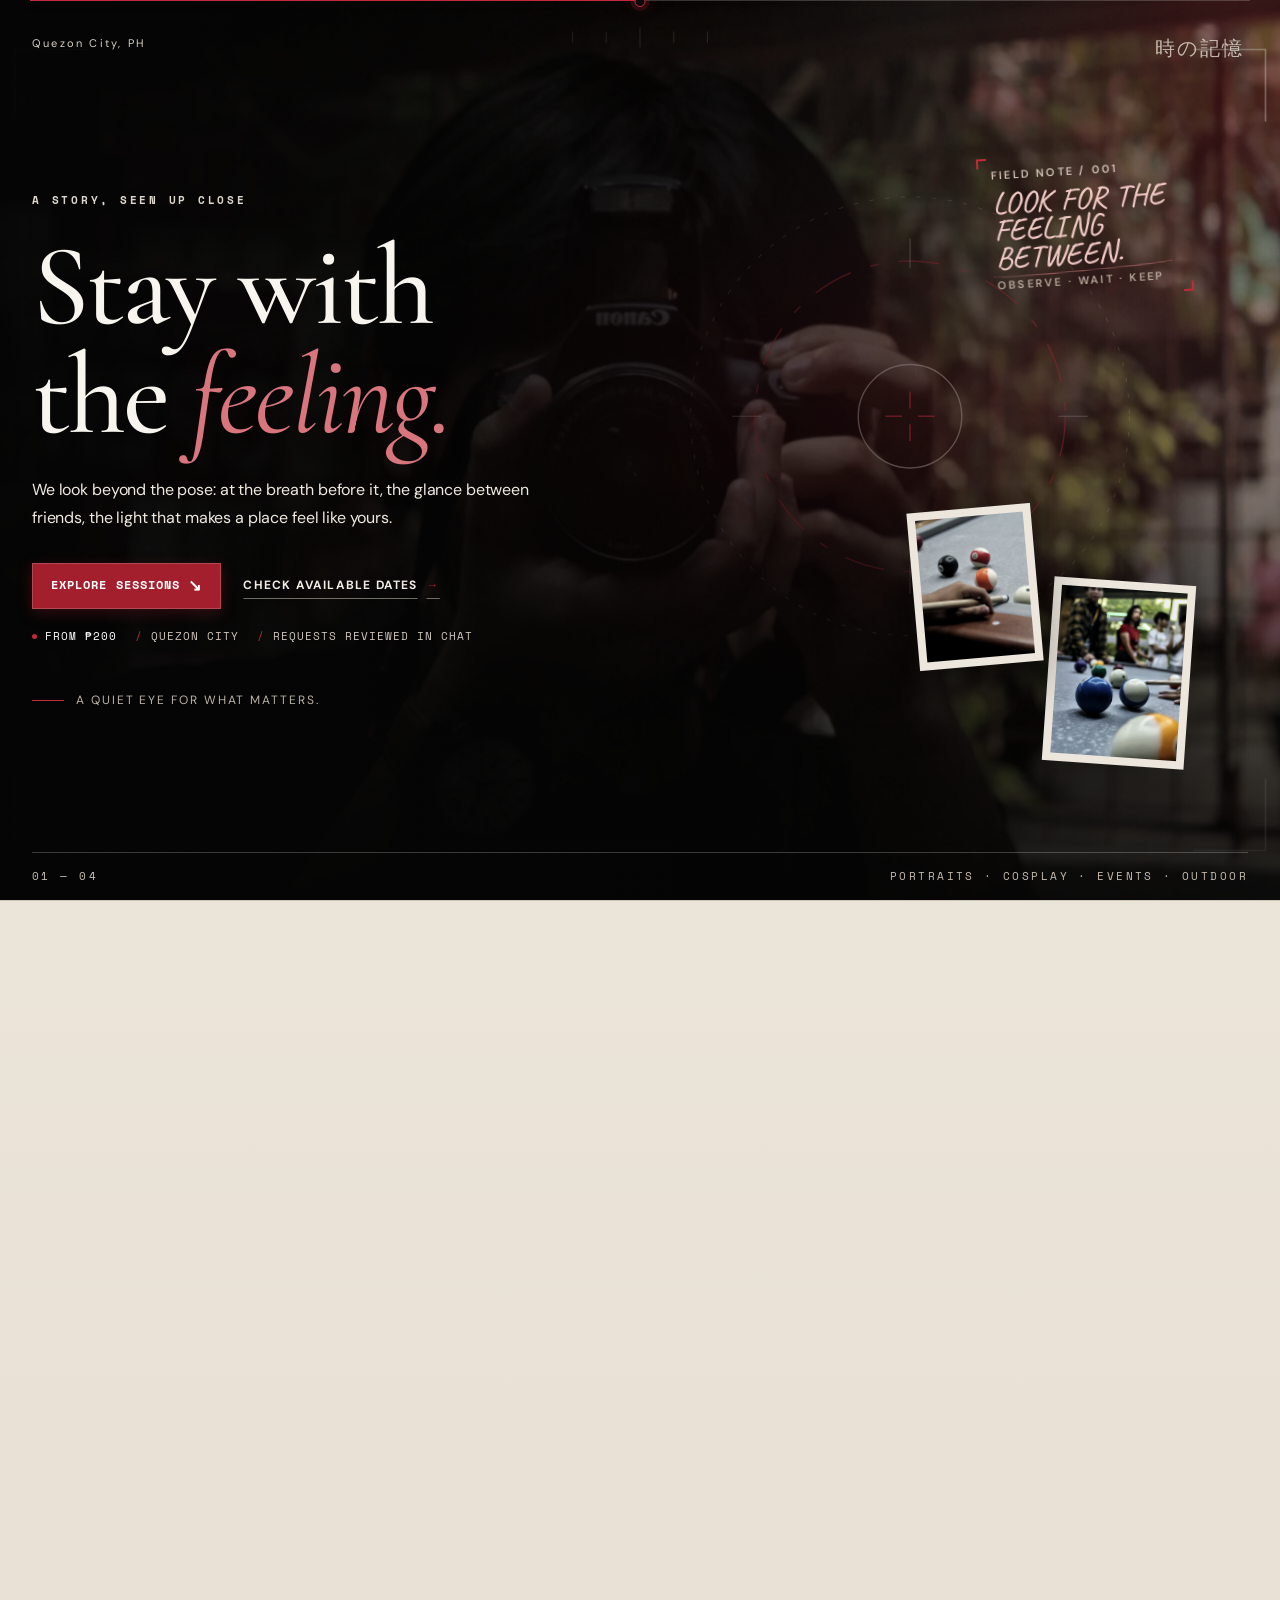
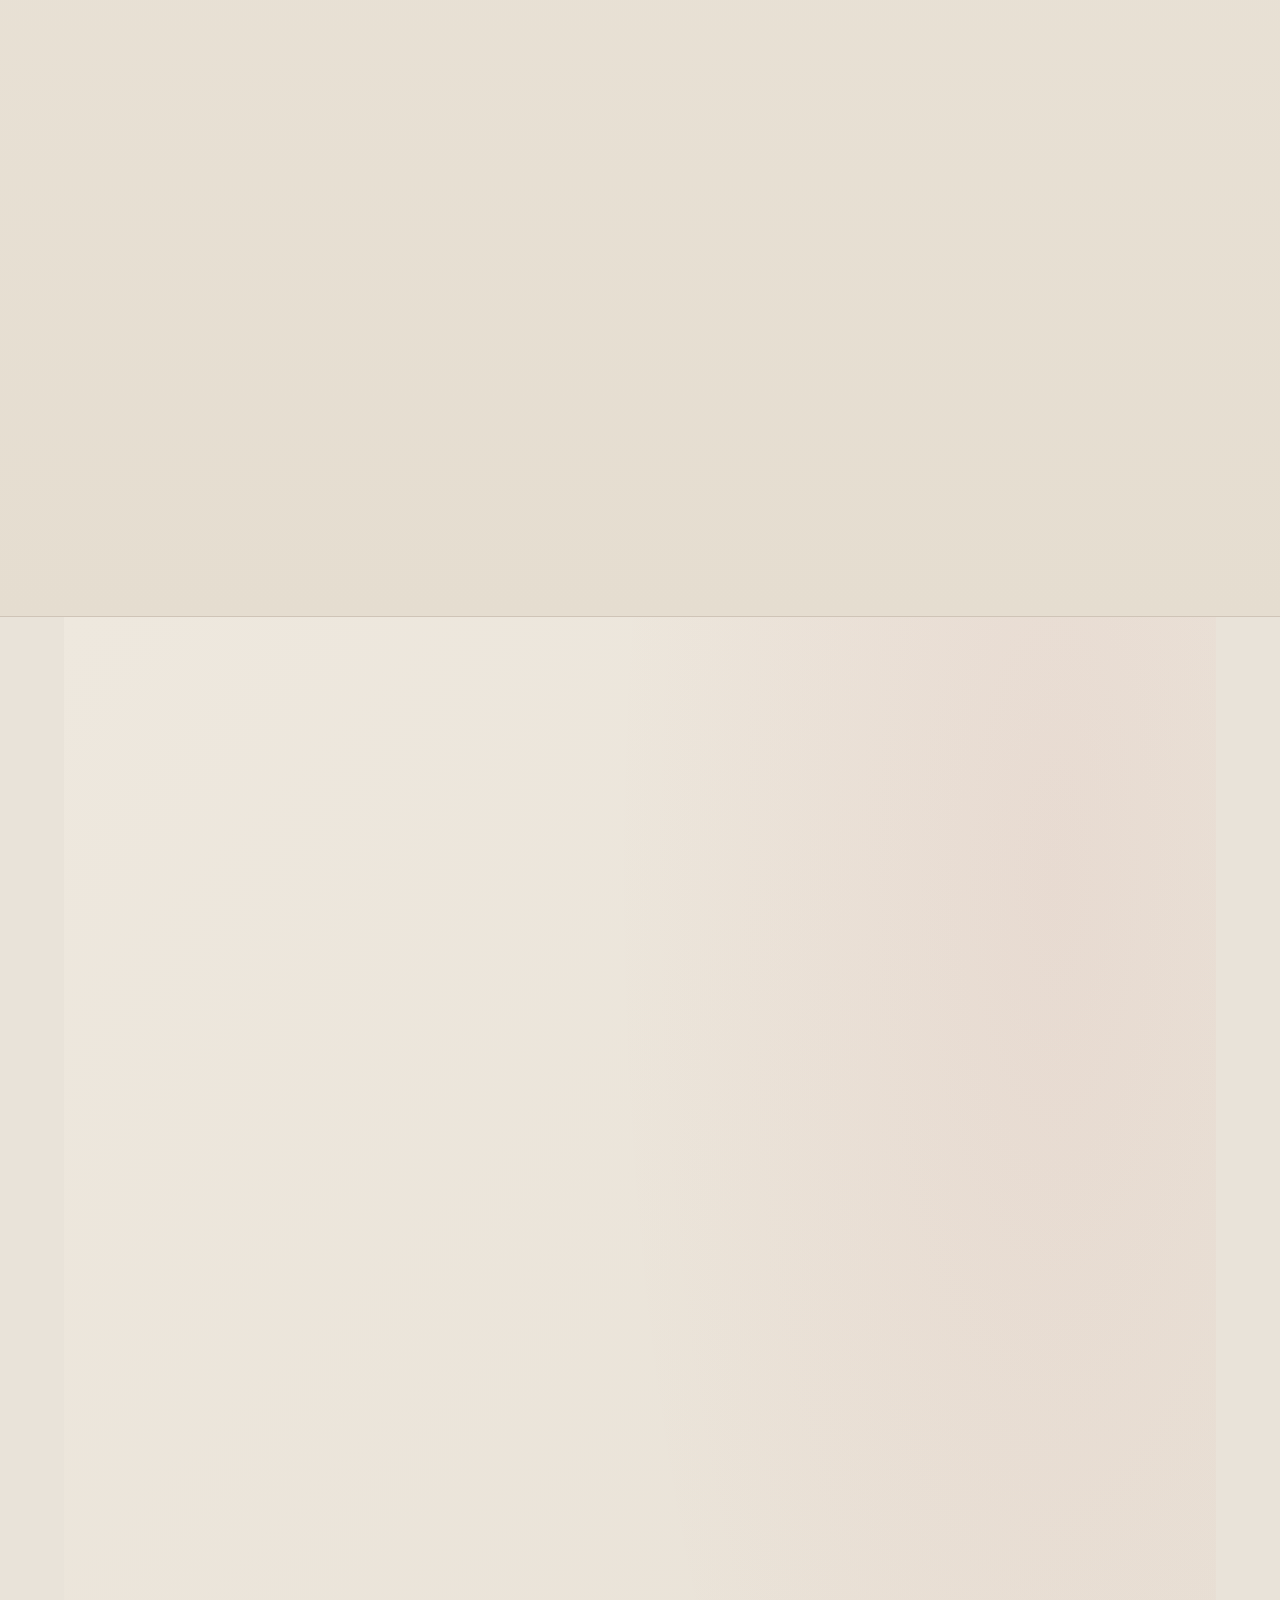
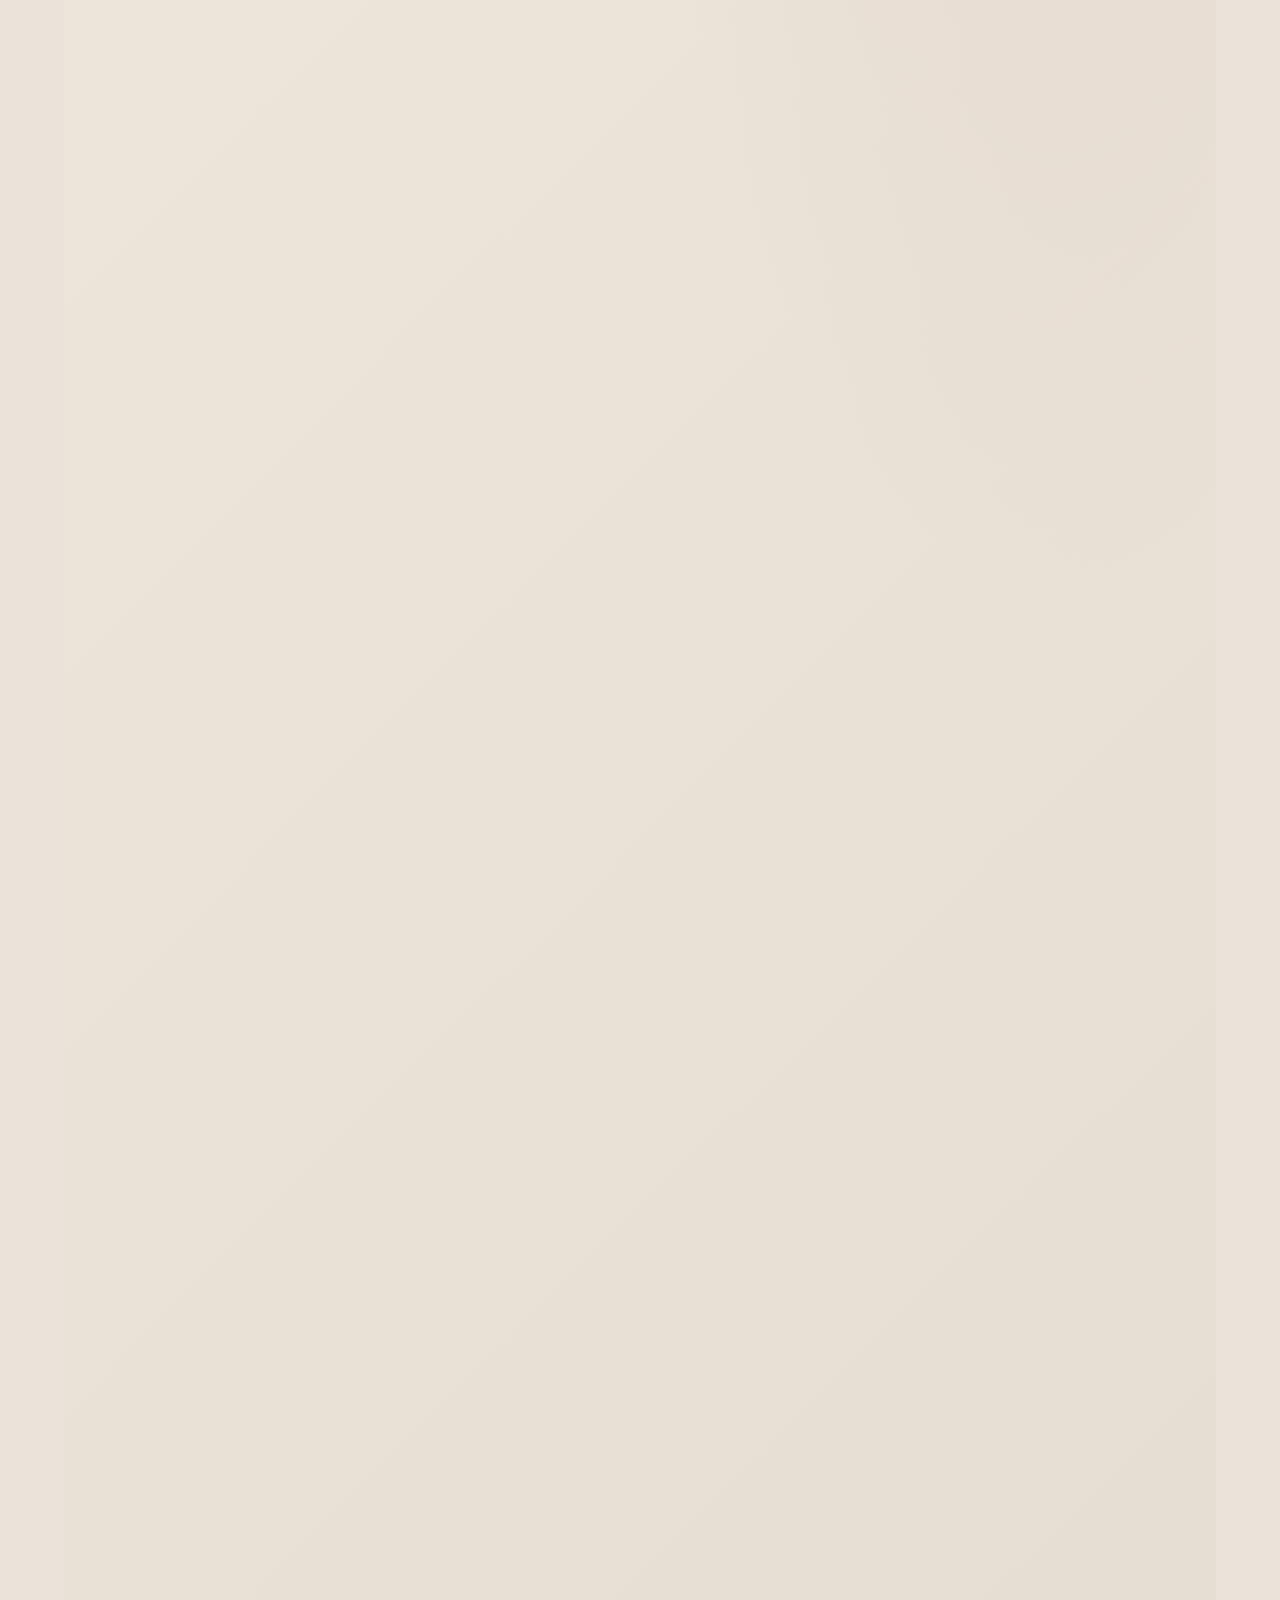
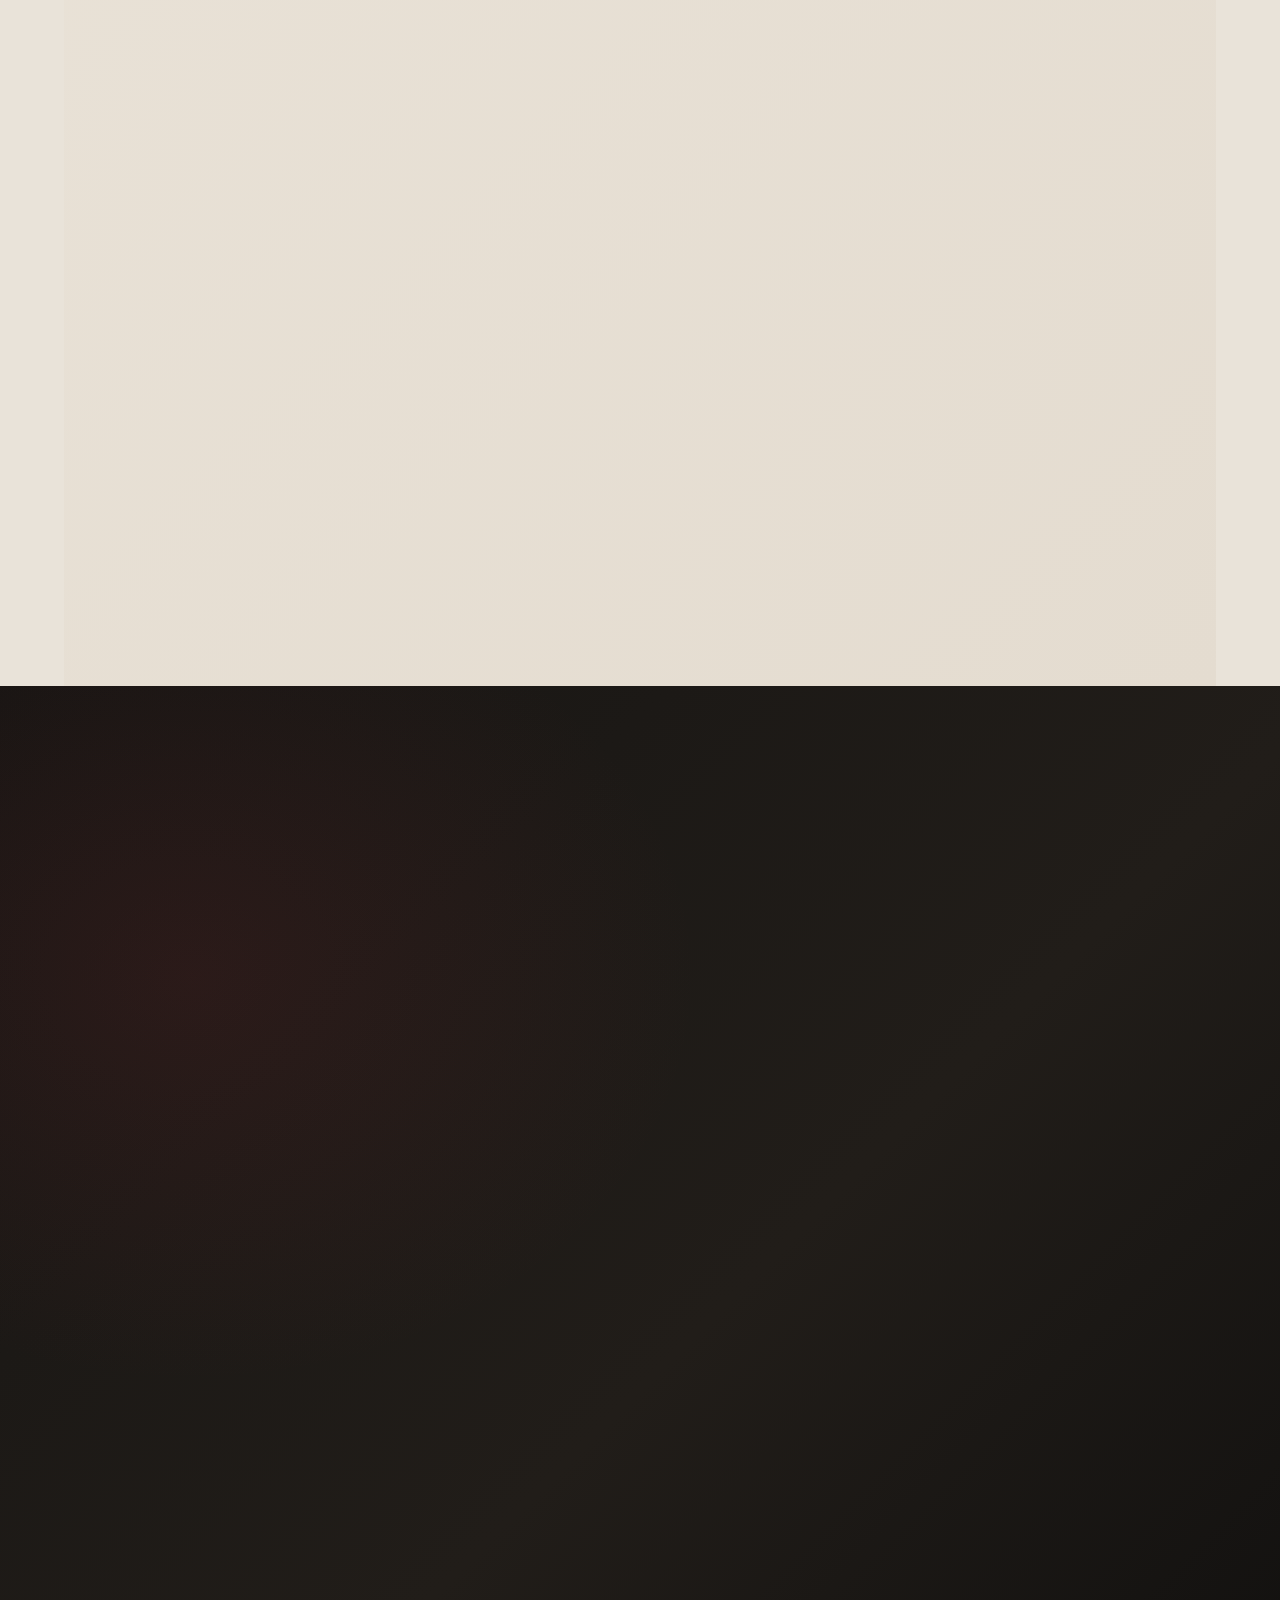
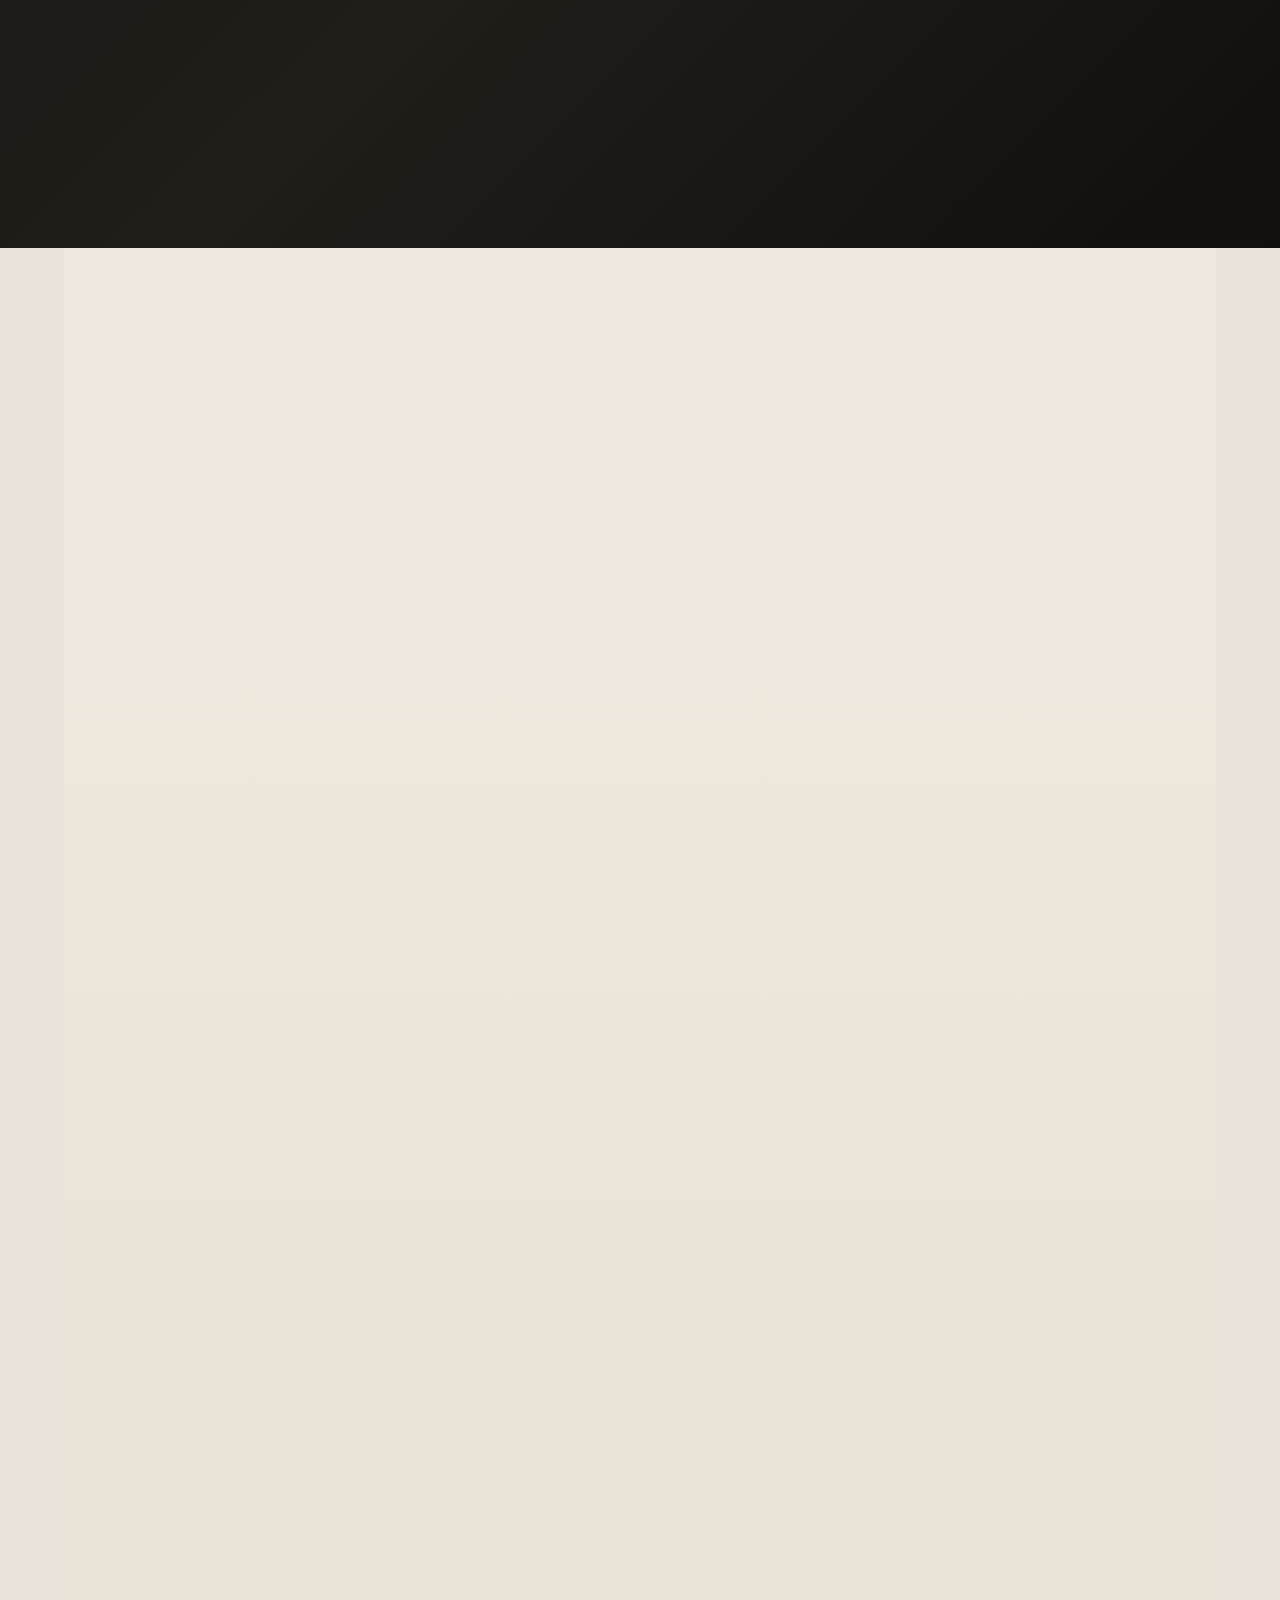
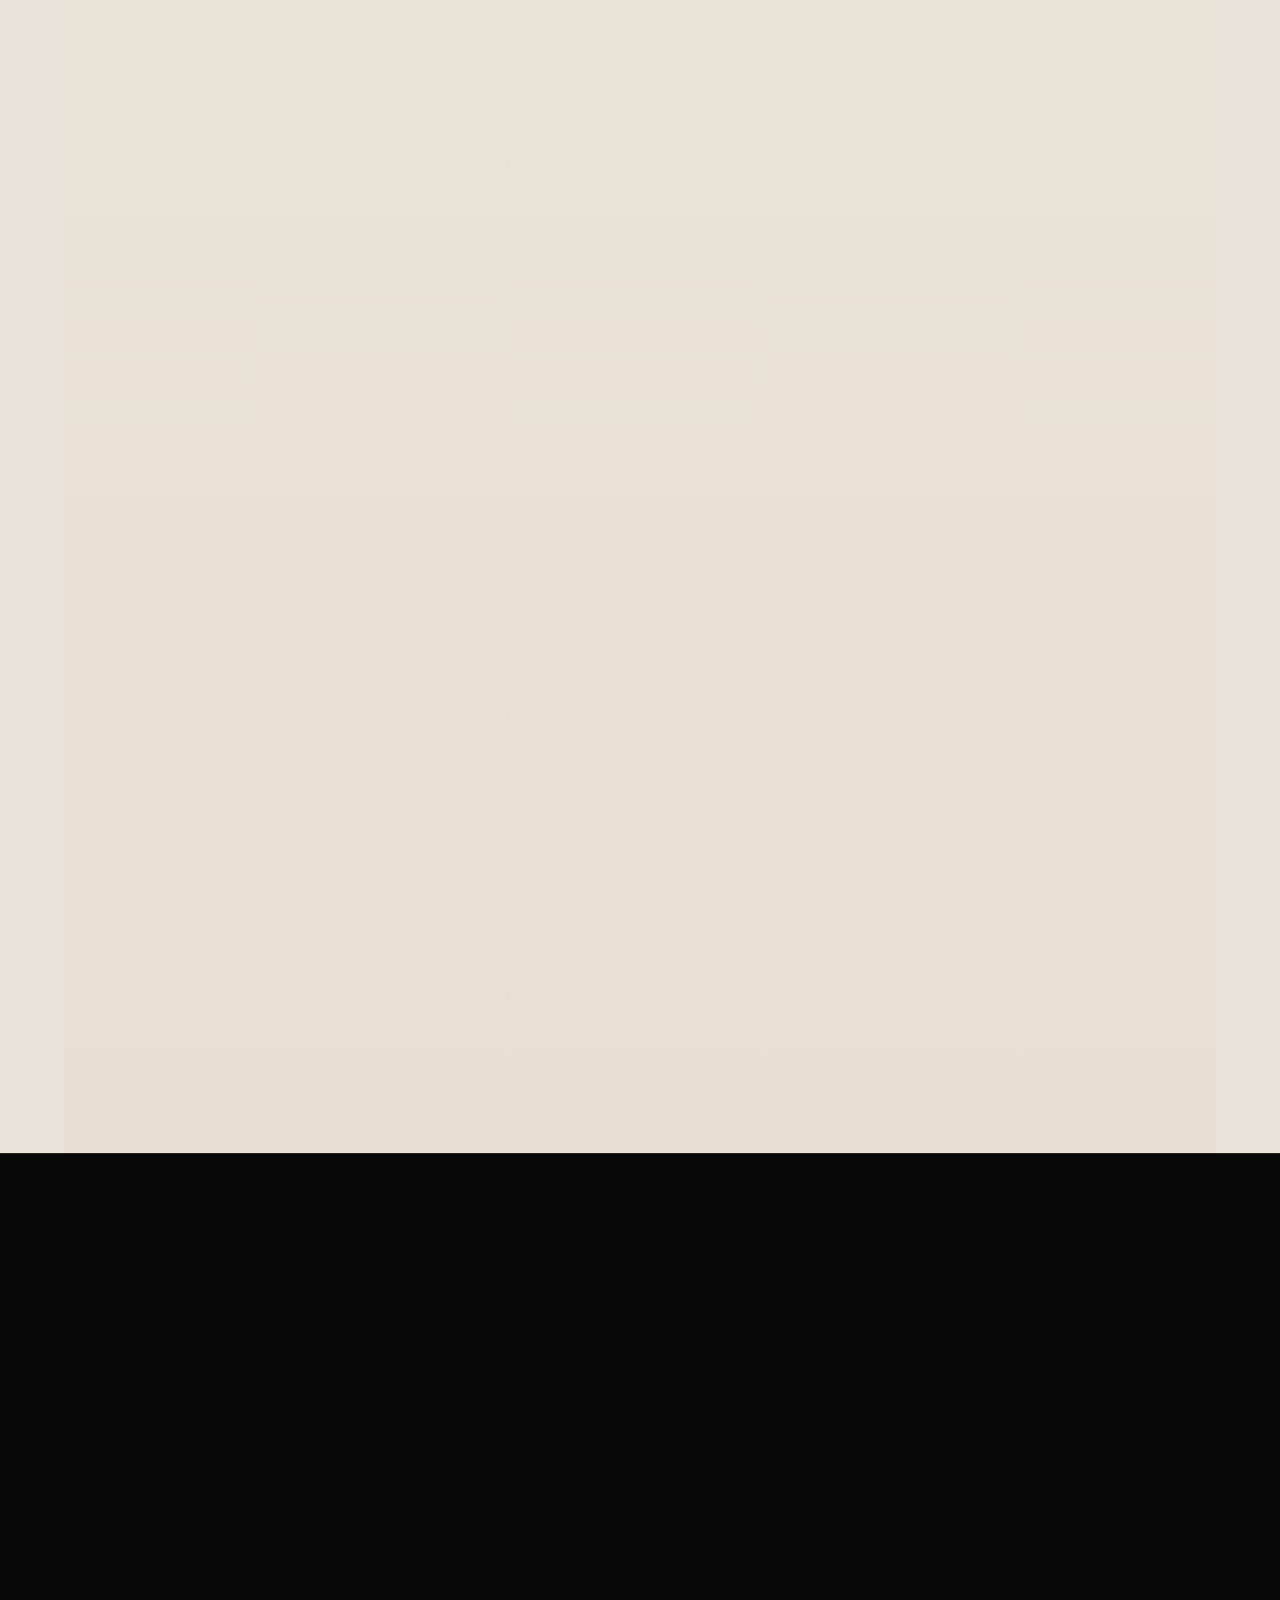
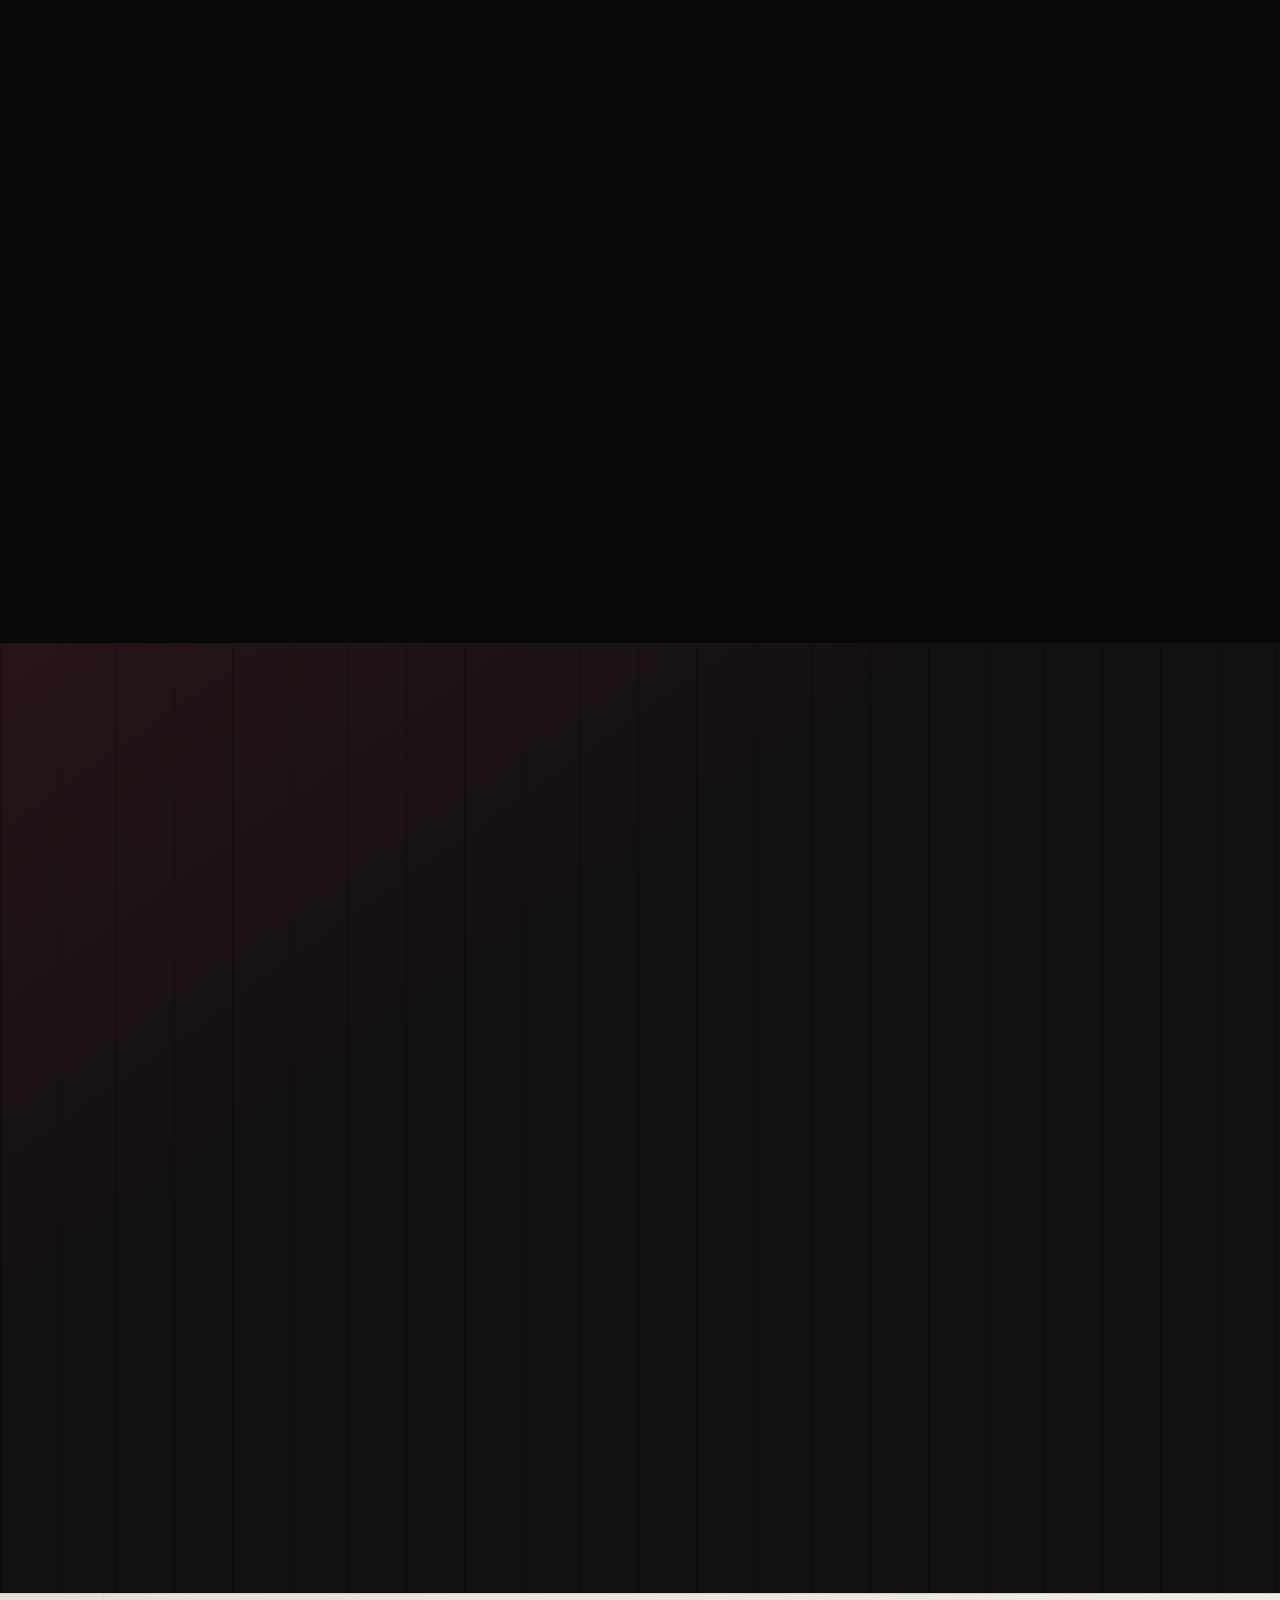
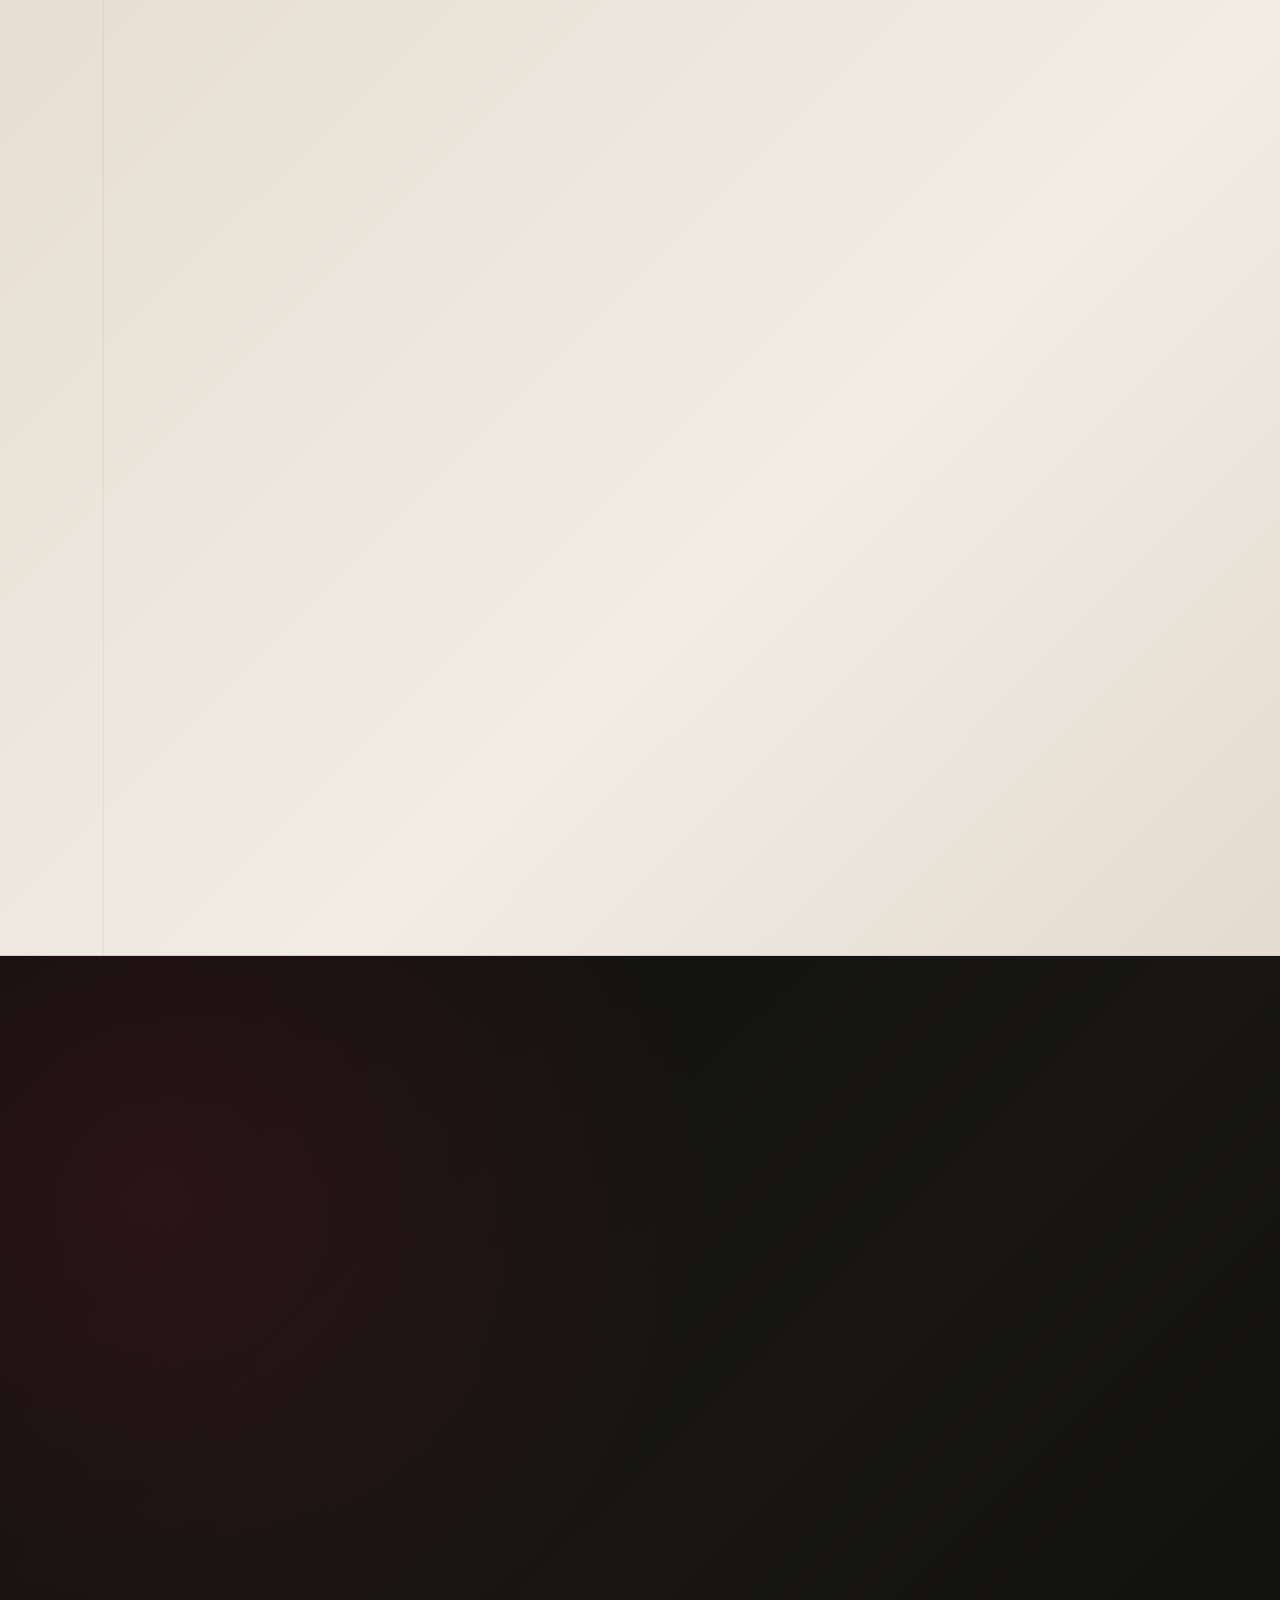
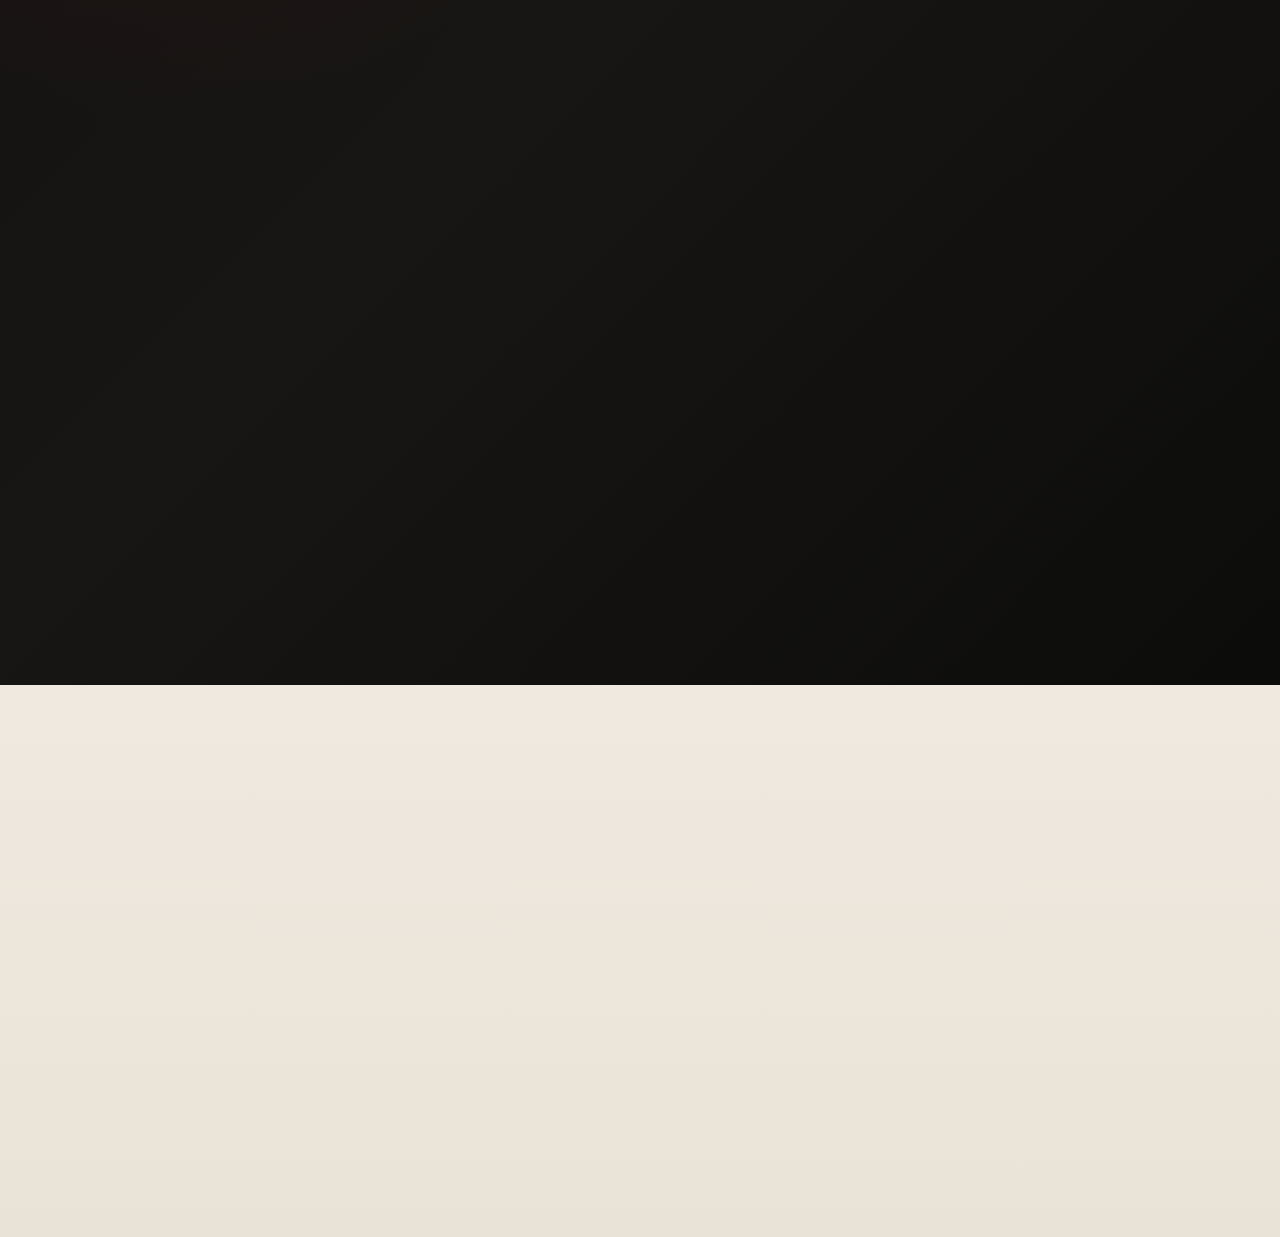
==== commit 43955b06: "Replace TOKI brand logo with updated transparent mark" ====
--- a/index.html
+++ b/index.html
@@ -80,7 +80,7 @@
 
   <header class="site-header is-initial-hidden is-auto-hidden" id="top">
     <a class="brand" href="#top" aria-label="TOKI SATSUEI home">
-      <img src="./assets/brand/Toki-Satsuei-Brushstroke-Emblem.png" alt="TOKI SATSUEI official logo" class="brand-mark" width="1254" height="1254" decoding="async">
+      <img src="./assets/brand/Toki-Satsuei-Brushstroke-Emblem.png" alt="TOKI SATSUEI official logo" class="brand-mark" width="500" height="500" decoding="async">
     </a>
     <button class="menu-toggle" type="button" aria-expanded="false" aria-controls="primary-nav" aria-label="Open navigation"><span></span><span></span></button>
     <nav id="primary-nav" class="primary-nav" aria-label="Main navigation">
--- a/toki-home.css
+++ b/toki-home.css
@@ -2,7 +2,7 @@
 @font-face{font-family:"Cormorant Garamond";font-style:normal;font-weight:400 700;font-display:swap;src:url("./assets/fonts/cormorant-garamond-variable-normal.woff2") format("woff2")}@font-face{font-family:"Cormorant Garamond";font-style:italic;font-weight:400 600;font-display:swap;src:url("./assets/fonts/cormorant-garamond-variable-italic.woff2") format("woff2")}@font-face{font-family:"DM Sans";font-style:normal;font-weight:400 700;font-display:swap;src:url("./assets/fonts/dm-sans-variable-normal.woff2") format("woff2")}@font-face{font-family:"Space Mono";font-style:normal;font-weight:400;font-display:swap;src:url("./assets/fonts/space-mono-400-normal.woff2") format("woff2")}@font-face{font-family:"Space Mono";font-style:normal;font-weight:700;font-display:swap;src:url("./assets/fonts/space-mono-700-normal.woff2") format("woff2")}
 @font-face{font-family:"Caveat";font-style:normal;font-weight:400 700;font-display:swap;src:url("./assets/fonts/caveat-variable-normal.woff2") format("woff2")}
 :root{--ink:#101010;--ink-2:#171717;--paper:#f2f0eb;--paper-2:#e7e3dc;--muted:#9b9892;--line:rgba(255,255,255,.16);--dark-line:rgba(16,16,16,.16);--red:#a91f2c;--red-bright:#c32a39;--serif:"Cormorant Garamond",Georgia,serif;--sans:"DM Sans",Arial,sans-serif;--wrap:min(1220px,calc(100% - 64px))}*{box-sizing:border-box}html{scroll-behavior:smooth;scroll-padding-top:90px}body{margin:0;background:var(--paper);color:var(--ink);font-family:var(--sans);font-size:14px;line-height:1.65}a{color:inherit;text-decoration:none}button,input,select,textarea{font:inherit}button{color:inherit}.section-wrap{width:var(--wrap);margin-inline:auto}.announcement{height:30px;display:flex;align-items:center;justify-content:center;gap:10px;background:#090909;color:#b6b2ad;font-size:12px;letter-spacing:.18em;text-align:center;padding:0 16px}.red-dot{width:6px;height:6px;border-radius:50%;background:var(--red-bright);box-shadow:0 0 12px #c32a3966}.announce-divider{color:var(--red)}.site-header{height:84px;padding:0 max(32px,calc((100% - 1220px)/2));display:flex;align-items:center;justify-content:space-between;background:#101010;color:#f5f2ec;border-bottom:1px solid var(--line);position:fixed;top:0;left:0;right:0;width:100%;z-index:1000}.brand{display:flex;align-items:center;gap:0;min-width:0}.brand-mark{display:block;width:72px;height:72px;object-fit:cover;object-position:center;border-radius:50%;flex:0 0 auto}.brand-copy{display:none}.primary-nav{display:flex;align-items:center;gap:36px;font-size:11px;letter-spacing:.08em;color:#c7c2ba}.primary-nav a{transition:color 0.136s}.primary-nav a:hover{color:#fff}.primary-nav .nav-contact{padding:10px 14px;border:1px solid #6d6660;color:#f6f3ee}.nav-contact span{color:#de5963;margin-left:12px}.menu-toggle{display:none}.hero{display:grid;grid-template-columns:.9fr 1.1fr;gap:7%;padding-top:95px;padding-bottom:36px;min-height:625px;position:relative}.hero-copy{padding-top:30px;position:relative;z-index:2}.eyebrow{font-size:12px;letter-spacing:.2em;font-weight:700;color:#5e5a54;margin:0 0 25px;display:flex;gap:13px;align-items:center}.eyebrow span{color:var(--red);font-size:12px}.hero h1,.section-heading h2,.about-copy h2,:is(.contact-copy h1,.contact-copy h2){font:500 clamp(54px,6.2vw,88px)/.91 var(--serif);letter-spacing:-.045em;margin:0;color:var(--ink)}.hero h1 em,.section-heading h2 em,.intro-statement em,.about-copy h2 em,:is(.contact-copy h1,.contact-copy h2) em{font-weight:500;color:var(--red);font-style:italic}.hero-lead{max-width:395px;color:#625f5a;font-size:14px;line-height:1.95;margin:30px 0 26px}.hero-actions{display:flex;align-items:center;gap:24px;flex-wrap:wrap}.button{min-height:48px;display:inline-flex;align-items:center;justify-content:space-between;gap:28px;padding:0 18px;font-size:12px;font-weight:700;letter-spacing:.1em;text-transform:uppercase;border:1px solid transparent;cursor:pointer;transition:transform 0.136s,background 0.136s}.button:hover{transform:translateY(-2px)}.button span{font-size:16px}.button-light{background:#111;color:#f6f2eb}.button-light:hover{background:#282525}.text-link{font-size:12px;font-weight:700;letter-spacing:.1em;text-transform:uppercase;border-bottom:1px solid #9d9690;padding:7px 0}.text-link span{color:var(--red);padding-left:9px}.hero-footnote{position:absolute;bottom:52px;left:0;font-size:11px;letter-spacing:.2em;color:#7c776f;display:flex;align-items:center;gap:12px}.line{width:36px;height:1px;background:var(--red)}.hero-art{min-height:440px;position:relative;background:#151515;overflow:hidden}.hero-photo{position:absolute;inset:0;filter:grayscale(.55) contrast(1.1);opacity:.84}.hero-art:after{content:"";position:absolute;inset:0;background:linear-gradient(180deg,transparent 44%,rgba(0,0,0,.75)),linear-gradient(90deg,rgba(0,0,0,.15),transparent 50%)}.hero-frame{position:absolute;z-index:2;pointer-events:none;border:1px solid rgba(255,255,255,.5)}.frame-one{inset:22px 22px 22px 22px}.frame-two{inset:34px 34px 34px 34px;border-color:rgba(255,255,255,.16)}.hero-stamp{position:absolute;z-index:3;right:46px;top:45px;display:flex;flex-direction:column;color:#f5f2ec;font:500 22px var(--serif);line-height:1.25;writing-mode:vertical-rl;letter-spacing:.14em}.hero-index{position:absolute;z-index:3;bottom:45px;left:45px;right:45px;display:flex;justify-content:space-between;color:#eae5dd;font-size:11px;letter-spacing:.2em}.hero-bottom-rule{grid-column:1/-1;border-top:1px solid var(--dark-line);padding-top:14px;display:flex;justify-content:space-between;font-size:11px;letter-spacing:.17em;color:#8a847c}.intro-band{background:#e5e1d9;border-top:1px solid #d4d0c9;border-bottom:1px solid #d4d0c9}.intro-inner{padding:78px 0 82px;display:grid;grid-template-columns:1fr 1.65fr;column-gap:7%;align-items:start}.intro-inner .eyebrow{margin-top:8px}.intro-statement{font:500 clamp(38px,4.2vw,58px)/1.03 var(--serif);letter-spacing:-.035em;margin:0;max-width:720px}.intro-note{grid-column:2;margin:25px 0 0;color:#5f5a55;font-size:12px;letter-spacing:.025em}.work-section{padding-top:106px;padding-bottom:110px}.section-heading{display:flex;justify-content:space-between;align-items:end;gap:40px;margin-bottom:42px}.section-heading h2{font-size:clamp(46px,5vw,68px)}.section-heading .eyebrow{margin-bottom:17px}.section-aside{max-width:330px;margin:0 0 5px;color:#5e5a54;font-size:12px;line-height:1.85}.work-filters{display:flex;gap:25px;border-bottom:1px solid var(--dark-line);margin-bottom:24px}.filter-button{background:none;border:0;border-bottom:2px solid transparent;padding:0 0 13px;color:#5f5a54;cursor:pointer;font-size:12px;letter-spacing:.1em;text-transform:uppercase}.filter-button span{color:var(--red);padding-left:8px}.filter-button.is-active{border-color:var(--red);color:var(--ink)}.gallery-grid{display:grid;grid-template-columns:1.2fr .8fr .8fr;grid-template-rows:270px 220px;gap:14px}.gallery-card{display:flex;flex-direction:column;text-align:left;border:0;padding:0;background:#e8e4dd;min-width:0;cursor:pointer;overflow:hidden}.gallery-card-large{grid-row:span 2}.gallery-card-portrait{grid-column:2/4;display:grid;grid-template-columns:.85fr 1.15fr;grid-template-rows:1fr}.gallery-card[hidden]{display:none}.gallery-image{display:block;flex:1;min-height:0;overflow:hidden;background:#2a2927}.gallery-image img{width:100%;height:100%;object-fit:cover;display:block;filter:saturate(.83);transition:transform 0.408s cubic-bezier(.2,.6,.2,1),filter 0.204s}.gallery-card:hover .gallery-image img{transform:none;filter:saturate(1)}.gallery-meta{display:flex;justify-content:space-between;align-items:center;padding:13px 15px;color:#2c2925;gap:12px}.gallery-meta small{display:block;color:#605a54;font-size:11px;letter-spacing:.15em;margin-bottom:3px}.gallery-meta strong{display:block;font:600 19px var(--serif)}.gallery-meta i{font-style:normal;color:var(--red);font-size:18px}.gallery-card-portrait .gallery-image{grid-row:1}.gallery-card-portrait .gallery-meta{grid-row:1;grid-column:2;align-self:end;padding:0 26px 27px;flex-direction:row}.gallery-footnote{display:flex;align-items:center;gap:10px;margin:23px 0 0;color:#5e5a55;font-size:11px;letter-spacing:.16em}.red-square{display:block;width:7px;height:7px;background:var(--red)}.services-section{background:#111;color:#f1eee8;padding:100px 0 105px}.section-heading-inverse h2{color:#f4f0e8}.section-heading-inverse .section-aside{color:#aaa49b}.section-heading-inverse .eyebrow{color:#aaa49b}.service-list{border-top:1px solid var(--line)}.service-row{display:grid;grid-template-columns:70px 1fr 38px;gap:22px;align-items:center;padding:24px 5px;border-bottom:1px solid var(--line);transition:padding 0.136s}.service-row:hover{padding-inline:14px}.service-number{font:italic 17px var(--serif);color:#a92b35}.service-row h3{font:500 clamp(24px,3vw,35px) var(--serif);margin:0 0 3px}.service-row p{margin:0;color:#98928a;font-size:11px}.service-arrow{color:#d23b48;font-size:21px;text-align:right}.sessions-section{padding-top:105px;padding-bottom:100px}.package-grid{display:grid;grid-template-columns:repeat(4,1fr);border:1px solid var(--dark-line)}.package-card{padding:22px 20px 19px;min-width:0;position:relative;border-right:1px solid var(--dark-line);display:flex;flex-direction:column;min-height:330px}.package-card:last-child{border-right:0}.package-featured{background:#e9e4dc}.package-top{display:flex;justify-content:space-between;gap:8px;color:#5e5953;font-size:11px;letter-spacing:.12em;border-bottom:1px solid var(--dark-line);padding-bottom:13px}.package-card h3{font:600 23px/1.1 var(--serif);margin:22px 0 6px;min-height:48px}.package-price{font:500 40px/1 var(--serif);margin:0 0 15px;color:var(--red)}.package-card ul{list-style:none;padding:14px 0 18px;margin:0;border-top:1px solid var(--dark-line);flex:1}.package-card li{font-size:12px;line-height:1.7;color:#5e5a53;padding:4px 0 4px 15px;position:relative}.package-card li:before{content:"";width:5px;height:5px;background:var(--red);position:absolute;left:0;top:11px}.package-link{font-size:12px;letter-spacing:.08em;text-transform:uppercase;font-weight:700;padding-top:13px;border-top:1px solid var(--dark-line);display:flex;justify-content:space-between}.package-link span{color:var(--red);font-size:14px}.package-ribbon{font-size:11px;font-weight:700;letter-spacing:.16em;color:var(--red);margin-top:14px}.package-featured h3{margin-top:7px}.session-notes{display:grid;grid-template-columns:repeat(3,1fr);border:1px solid var(--dark-line);border-top:0}.session-notes>div{padding:19px 22px;border-right:1px solid var(--dark-line)}.session-notes>div:last-child{border-right:0}.session-notes small{font-size:11px;letter-spacing:.16em;font-weight:700;color:var(--red)}.session-notes p{font-size:12px;line-height:1.9;color:#625d57;margin:7px 0 0}.session-notes b{font-weight:700;color:#222}.price-note{font-size:12px;color:#5f5a54;margin:13px 0 0}.about-section{background:#e6e2da;padding:95px 0;border-block:1px solid #d6d0c7}.about-grid{display:grid;grid-template-columns:1fr 1fr;gap:9%;align-items:center}.about-visual{position:relative;background:#171717;padding:15px;min-height:450px}.about-visual img{width:100%;height:420px;object-fit:cover;display:block;filter:saturate(.68)}.about-caption{position:absolute;left:27px;bottom:28px;background:#111;color:#eee9e1;padding:8px 12px;font-size:11px;letter-spacing:.15em}.about-copy h2{font-size:clamp(48px,5.1vw,68px);margin-bottom:26px}.about-copy>p:not(.eyebrow){font-size:12px;line-height:1.95;color:#605a53;max-width:465px}.about-signature{display:flex;align-items:center;gap:13px;margin-top:33px;padding-top:23px;border-top:1px solid var(--dark-line)}.signature-mark{width:44px;height:44px;border:1px solid #a49b91;color:var(--red);display:grid;place-items:center;font:500 24px var(--serif)}.about-signature strong{display:block;font:600 15px var(--serif);letter-spacing:.15em}.about-signature small{font-size:12px;color:#605a54;letter-spacing:.06em}.contact-section{padding-top:100px;padding-bottom:100px}.contact-panel{display:grid;grid-template-columns:.9fr 1.1fr;background:#131313;color:#f3efe8;padding:clamp(28px,5vw,66px);gap:8%}:is(.contact-copy h1,.contact-copy h2){color:#f3efe8;font-size:clamp(54px,5.6vw,74px)}.contact-copy>p:not(.eyebrow){max-width:350px;color:#a9a39b;font-size:12px;line-height:1.9;margin:26px 0}.button-red{background:var(--red);color:#fff}.button-red:hover{background:#c32d3b}.contact-small{font-size:12px!important;color:#77716b!important;margin-top:14px!important}.inquiry-form{display:flex;flex-direction:column;gap:14px}.inquiry-form label{display:flex;flex-direction:column;gap:6px;font-size:12px;letter-spacing:.12em;color:#bbb4ab;text-transform:uppercase}.inquiry-form input,.inquiry-form select,.inquiry-form textarea{width:100%;border:1px solid #47423d;background:#1a1a1a;color:#f0ece5;padding:12px;font-size:11px;letter-spacing:0;text-transform:none;outline:none;border-radius:0}.inquiry-form input:focus,.inquiry-form select:focus,.inquiry-form textarea:focus{border-color:#bd3945}.inquiry-form input::placeholder,.inquiry-form textarea::placeholder{color:#77716b}.inquiry-form select{color:#d6d0c7}.form-split{display:grid;grid-template-columns:1.2fr .8fr;gap:12px}.form-submit{width:100%;margin-top:4px}.form-status{font-size:12px;color:#928b83;margin:0}.site-footer{background:#090909;color:#e9e4dc;padding:36px 0 18px}.footer-main{display:flex;justify-content:space-between;align-items:center;padding-bottom:30px;border-bottom:1px solid #34302c}.footer-brand{display:inline-flex;align-items:center;max-width:100%}.footer-brand img{display:block;width:72px;height:72px;object-fit:contain}.footer-main>p{font-size:11px;letter-spacing:.18em;line-height:1.9;color:#9c958c;margin:0}.back-top{font-size:11px;letter-spacing:.18em;color:#a39c93}.footer-bottom{display:flex;justify-content:space-between;gap:16px;padding-top:18px;color:#6c665e;font-size:11px;letter-spacing:.12em}.lightbox{border:0;padding:20px;background:#101010;color:#f1ede6;max-width:min(92vw,1100px);max-height:92vh;width:auto;box-shadow:0 20px 80px #0008}.lightbox::backdrop{background:#060606e8}.lightbox-image{display:block;max-width:calc(92vw - 40px);max-height:74vh;object-fit:contain}.lightbox-close{position:absolute;top:8px;right:10px;border:0;background:transparent;color:#fff;font-size:28px;cursor:pointer}.lightbox-caption{display:flex;justify-content:space-between;gap:20px;align-items:center;padding-top:14px}.lightbox-caption strong{font:500 22px var(--serif)}.lightbox-caption span{font-size:12px;color:#aaa197}@media(max-width:960px){:root{--wrap:min(100% - 48px,760px)}.site-header{padding-inline:24px}.primary-nav{gap:20px}.hero{grid-template-columns:1fr 1fr;gap:4%;padding-top:65px;min-height:560px}.hero h1{font-size:clamp(50px,7vw,72px)}.hero-art{min-height:390px}.package-grid{grid-template-columns:repeat(2,1fr)}.package-card:nth-child(2){border-right:0}.package-card:nth-child(-n+2){border-bottom:1px solid var(--dark-line)}.package-card{min-height:315px}.gallery-grid{grid-template-columns:1fr 1fr;grid-template-rows:260px 230px 220px}.gallery-card-large{grid-row:span 2}.gallery-card-portrait{grid-column:1/-1}.gallery-card-portrait .gallery-image{grid-column:1}.gallery-card-portrait .gallery-meta{grid-column:2}.contact-panel{gap:5%}}@media(max-width:680px){:root{--wrap:calc(100% - 36px)}.announcement{font-size:11px;letter-spacing:.1em}.site-header{height:70px;padding-inline:18px}.brand-mark{width:60px;height:60px}.brand-copy strong{font-size:14px}.primary-nav{display:none;position:absolute;left:0;right:0;top:70px;background:#101010;padding:18px 20px 22px;border-bottom:1px solid var(--line);flex-direction:column;align-items:stretch;gap:0}.primary-nav.is-open{display:flex}.primary-nav a{padding:12px 3px;border-bottom:1px solid #ffffff14}.primary-nav .nav-contact{margin-top:12px;padding:12px}.menu-toggle{display:flex;width:38px;height:38px;border:1px solid #57514b;background:transparent;flex-direction:column;align-items:center;justify-content:center;gap:6px}.menu-toggle span{width:15px;height:1px;background:#eee}.hero{grid-template-columns:1fr;padding-top:49px;gap:35px}.hero-copy{padding-top:0}.hero h1{font-size:clamp(54px,14vw,75px)}.hero-lead{font-size:13px;margin:22px 0}.hero-footnote{position:static;margin-top:36px}.hero-art{min-height:320px}.hero-bottom-rule{padding-top:12px;font-size:11px;gap:12px}.intro-inner{padding:55px 0;grid-template-columns:1fr;gap:20px}.intro-inner .eyebrow{margin:0}.intro-statement{font-size:42px}.intro-note{grid-column:1;margin-top:0}.work-section,.sessions-section{padding-block:70px}.section-heading{display:block;margin-bottom:30px}.section-heading h2{font-size:50px}.section-aside{margin-top:17px;font-size:11px}.work-filters{gap:18px;overflow-x:auto}.filter-button{white-space:nowrap;font-size:12px}.gallery-grid{grid-template-columns:1fr 1fr;grid-template-rows:260px 190px 220px;gap:9px}.gallery-card-large{grid-column:1/-1;grid-row:auto}.gallery-card-portrait{grid-column:1/-1;grid-template-columns:1fr;grid-template-rows:1fr auto}.gallery-card-portrait .gallery-image{grid-column:1;grid-row:1}.gallery-card-portrait .gallery-meta{grid-column:1;grid-row:2;padding:12px 13px}.gallery-meta{padding:10px 11px}.gallery-meta strong{font-size:17px}.gallery-meta small{font-size:11px}.gallery-footnote{font-size:11px;line-height:1.8}.services-section{padding:70px 0}.service-row{grid-template-columns:34px 1fr 20px;gap:10px;padding:20px 0}.service-number{font-size:14px}.service-row h3{font-size:23px}.service-row p{font-size:12px;max-width:270px}.service-arrow{font-size:17px}.package-grid{grid-template-columns:1fr 1fr}.package-card{padding:17px 13px;min-height:310px}.package-card h3{font-size:21px}.package-price{font-size:35px}.package-card li{font-size:12px}.package-top{font-size:11px}.package-link{font-size:11px;line-height:1.6}.session-notes{grid-template-columns:1fr}.session-notes>div{border-right:0;border-bottom:1px solid var(--dark-line);padding:15px 17px}.session-notes>div:last-child{border-bottom:0}.about-section{padding:65px 0}.about-grid{grid-template-columns:1fr;gap:35px}.about-visual{min-height:320px}.about-visual img{height:290px}.about-caption{font-size:11px;left:23px;bottom:22px}.about-copy h2{font-size:52px}.contact-section{padding-block:65px}.contact-panel{grid-template-columns:1fr;padding:27px 20px;gap:38px}:is(.contact-copy h1,.contact-copy h2){font-size:57px}.form-split{grid-template-columns:1fr}.footer-main{align-items:flex-start;flex-wrap:wrap;gap:24px}.footer-brand{font-size:22px}.footer-main>p{margin-left:auto}.back-top{width:100%}.footer-bottom{flex-direction:column;gap:8px}.lightbox{padding:12px}.lightbox-image{max-width:calc(92vw - 24px)}.lightbox-caption{display:block}.lightbox-caption span{display:block;margin-top:4px}}@media(prefers-reduced-motion:reduce){html{scroll-behavior:auto}*,*:before,*:after{transition-duration:.01ms!important;animation-duration:.01ms!important;animation-iteration-count:1!important}}@view-transition{navigation:auto}.page-progress{position:fixed;z-index:40;inset:0 0 auto;height:2px;pointer-events:none}.page-progress span{display:block;width:100%;height:100%;background:var(--red-bright);transform:scaleX(0);transform-origin:left}.site-header{transition:all 0.19s}.site-header.is-auto-hidden{transform:translateY(-100%);pointer-events:none}.site-header.is-scrolled{height:72px;background:rgba(16,16,16,.96);box-shadow:0 12px 32px #0002}.section-heading>div:first-child:after{content:"";display:block;width:42px;height:2px;margin-top:18px;background:var(--red)}html.motion-ready [data-reveal]{opacity:0;transform:translateY(18px);transition:opacity 0.462s,transform 0.462s cubic-bezier(.2,.7,.2,1);transition-delay:calc(var(--reveal-delay,0)*80ms)}html.motion-ready [data-reveal="left"]{transform:translateX(-20px)}html.motion-ready [data-reveal="right"]{transform:translateX(20px)}html.motion-ready [data-reveal].is-visible{opacity:1;transform:none}html.motion-ready [data-reveal][data-reveal-delay="1"]{--reveal-delay:1}html.motion-ready [data-reveal][data-reveal-delay="2"]{--reveal-delay:2}.gallery-grid [data-reveal]:nth-child(2){--reveal-delay:1}.gallery-grid [data-reveal]:nth-child(3){--reveal-delay:2}.gallery-grid [data-reveal]:nth-child(4){--reveal-delay:3}.gallery-card{transition:transform 0.19s,box-shadow 0.19s}.gallery-card:hover{transform:translateY(-4px);box-shadow:0 16px 30px #1b16120f}.back-to-top{position:fixed;z-index:18;right:26px;bottom:24px;width:42px;height:42px;border:1px solid #71675e;background:#111;color:#f5f1e9;font:20px var(--serif);opacity:0;visibility:hidden;transform:translateY(8px);transition:opacity 0.15s,transform 0.15s,visibility 0.15s,background 0.15s;cursor:pointer}.back-to-top.is-visible{opacity:1;visibility:visible;transform:none}.back-to-top:hover{background:var(--red);border-color:var(--red)}@media(max-width:680px){.site-header.is-scrolled{height:66px}.back-to-top{right:15px;bottom:15px;width:38px;height:38px}}@media(prefers-reduced-motion:reduce){.site-header,.gallery-card,.back-to-top{transition:none!important;animation:none!important}html.motion-ready [data-reveal]{opacity:1;transform:none}}.site-header,.site-header>*,.primary-nav,.primary-nav a,.section-wrap,.section-heading,.hero-copy,.contact-panel,.contact-copy,.inquiry-form,.form-split,.package-grid,.package-card,.service-row,.about-grid,.footer-main,.footer-socials,.footer-bottom,.gallery-card{min-width:0}img,video,svg,canvas{max-width:100%}.footer-main{flex-wrap:wrap;gap:18px 28px}.footer-socials{display:flex;align-items:center;justify-content:flex-start;gap:12px 18px;flex-wrap:wrap;min-width:0}.footer-socials .back-top{width:auto;white-space:nowrap}.footer-bottom{flex-wrap:wrap;align-items:flex-start}.footer-bottom>*{min-width:0;max-width:100%;overflow-wrap:anywhere}.contact-panel>*{min-width:0}.package-card>*{min-width:0;max-width:100%}.package-card h3,.package-card li,.package-top span,.service-row h3,.service-row p,.contact-copy p,.inquiry-form label{overflow-wrap:anywhere}.form-split>*{min-width:0}.gallery-meta,.gallery-meta>span{min-width:0}@media (min-width:681px) and (max-width:820px){.site-header{height:76px;padding-inline:24px}.primary-nav{display:none;position:absolute;left:0;right:0;top:76px;padding:16px 24px 20px;background:#101010;border-bottom:1px solid var(--line);flex-direction:column;align-items:stretch;gap:0}.primary-nav.is-open{display:flex}.primary-nav a{padding:12px 3px;border-bottom:1px solid #ffffff14}.primary-nav .nav-contact{margin-top:10px;padding:12px}.menu-toggle{display:flex;width:38px;height:38px;border:1px solid #57514b;background:transparent;flex-direction:column;align-items:center;justify-content:center;gap:6px}.menu-toggle span{width:15px;height:1px;background:#eee}.contact-panel{grid-template-columns:minmax(0,1fr);gap:30px}}@media (max-width:460px){.package-grid{grid-template-columns:minmax(0,1fr)}.package-card{min-height:0;padding:20px 18px}.package-card h3{min-height:0}.package-card:nth-child(2){border-right:1px solid var(--dark-line)}.package-card:nth-child(-n+3){border-bottom:1px solid var(--dark-line)}.package-card:last-child{border-bottom:0}.footer-main{gap:18px}.footer-socials{flex-basis:100%}}@media(max-width:680px){html.motion-ready [data-reveal="left"],html.motion-ready [data-reveal="right"]{transform:translateY(18px)}}.hero-opening .hero-photo{translate:var(--hero-pan-x,0px) var(--hero-pan-y,0px);transition:translate 0.15s cubic-bezier(.2,.7,.2,1)}.primary-nav a[aria-current="location"]{color:#fff;position:relative}.primary-nav a[aria-current="location"]:after{content:"";position:absolute;left:0;right:0;bottom:-8px;height:1px;background:var(--red-bright);transform-origin:left;animation:nav-marker-in 0.17s ease both}@keyframes nav-marker-in{from{transform:scaleX(.15);opacity:.3}to{transform:scaleX(1);opacity:1}}.section-heading,.contact-panel,.package-card{container-type:inline-size}.package-card h3{overflow-wrap:anywhere}@container (max-width:250px){.package-card h3{font-size:clamp(18px,9cqi,22px)}.package-price{font-size:34px}}.filter-button,.menu-toggle,.lightbox-nav,.lightbox-close,.album-dialog-close,.rail-button{touch-action:manipulation}.filter-button:focus-visible,.menu-toggle:focus-visible,.lightbox-nav:focus-visible,.lightbox-close:focus-visible,.package-link:focus-visible,.text-link:focus-visible,.button:focus-visible{outline:2px solid var(--red-bright);outline-offset:4px}.lightbox{width:min(1100px,calc(100vw - 28px));max-width:1100px;max-height:92vh;max-height:92dvh;position:relative;overflow:hidden;overscroll-behavior:contain}.lightbox-image{max-width:calc(92vw - 48px);max-height:min(74vh,74dvh);margin-inline:auto}.lightbox-close{z-index:4}.lightbox-nav{position:absolute;z-index:3;top:44%;display:grid;place-items:center;width:42px;height:48px;border:1px solid #77716b88;background:#090909a8;color:#fff;font-size:22px;cursor:pointer;transition:background 0.136s,border-color 0.136s,opacity 0.136s}.lightbox-nav:hover:not(:disabled){background:var(--red);border-color:var(--red)}.lightbox-nav:disabled{opacity:.25;cursor:default}.lightbox-prev{left:8px}.lightbox-next{right:8px}.lightbox-caption{min-width:0;flex-wrap:wrap;padding-inline:42px 8px}.lightbox-caption strong,.lightbox-caption span{min-width:0;overflow-wrap:anywhere}.lightbox-position{margin-left:auto;color:#a39b91;font:12px var(--sans);letter-spacing:.14em;white-space:nowrap}.inquiry-form.is-prefilled{animation:form-prefill-flash 0.578s ease}@keyframes form-prefill-flash{0%,100%{box-shadow:none}35%{box-shadow:0 0 0 3px #c32a3933}}@media(max-width:960px){.hero-opening .hero-copy{max-width:620px}.hero-opening .hero-bottom-rule span:last-child{text-align:right}.section-heading{align-items:flex-start}}@media(max-width:820px){.section-heading{gap:22px}.section-heading .section-aside{max-width:40ch}}@media(max-width:680px){html{scroll-padding-top:76px}.announcement{height:auto;min-height:30px;padding-block:7px;line-height:1.5}.site-header{position:fixed;top:0;left:0;right:0;width:100%;z-index:1000}.primary-nav a{min-height:44px;display:flex;align-items:center}.work-filters{gap:18px;overflow-x:auto;overscroll-behavior-inline:contain;scrollbar-width:thin;padding-top:3px}.filter-button{min-height:44px;flex:0 0 auto}.lightbox{padding:14px 8px 12px}.lightbox-image{max-width:calc(92vw - 16px);max-height:66vh;max-height:66dvh}.lightbox-nav{top:auto;bottom:54px;width:38px;height:42px}.lightbox-prev{left:6px}.lightbox-next{right:6px}.lightbox-caption{display:flex;gap:6px 12px;padding:10px 46px 0 8px}.lightbox-caption strong{font-size:20px}.lightbox-position{margin-left:auto}}@media(max-width:460px){.contact-panel{padding-inline:clamp(17px,5vw,24px)}.footer-main{align-items:flex-start}}@media(pointer:coarse){.menu-toggle{width:44px;height:44px}.button,.filter-button,.package-link{min-height:44px}.lightbox-nav{width:46px;height:48px}.album-dialog-close,.rail-button{min-width:42px;min-height:42px}}@media(hover:hover) and (pointer:fine) and (prefers-reduced-motion:no-preference){.gallery-card{transition:transform 0.163s ease,box-shadow 0.163s ease}.gallery-card:hover{transform:translateY(-3px);box-shadow:0 14px 28px #1b16120d}.package-card{transition:background 0.17s ease,transform 0.17s ease}.package-card:hover{transform:translateY(-3px)}.album-card:hover .album-card-meta{color:var(--red)}}@media(prefers-reduced-motion:reduce){.hero-opening .hero-photo{translate:none!important;transition:none}.primary-nav a[aria-current="location"]:after{animation:none}.lightbox-nav,.inquiry-form{animation:none!important;transition:none!important}.package-card{transform:none!important}}.about-section{overflow-x:clip}:root{--brand-black:#000}.announcement,.site-header,.primary-nav{background-color:var(--brand-black)}.site-header,.site-header.is-scrolled{background-color:var(--brand-black)}.site-header{border-bottom-color:rgba(255,255,255,.14)}@media(max-width:820px){.primary-nav{background-color:var(--brand-black)}}.booking-consent{display:grid !important;grid-template-columns:18px minmax(0,1fr);align-items:start;gap:10px !important;padding:13px;border:1px solid #47423d;background:#191919;color:#c7c0b7 !important;font-size:12px !important;line-height:1.7;letter-spacing:.015em !important;text-transform:none !important}.booking-consent input[type="checkbox"]{width:17px !important;height:17px;margin:1px 0 0;padding:0;accent-color:#bd3945}.booking-honeypot{position:absolute !important;left:-10000px !important;top:auto !important;width:1px !important;height:1px !important;overflow:hidden !important;opacity:0 !important;pointer-events:none !important}.inquiry-form .form-submit:disabled{opacity:.58;cursor:wait}.inquiry-form .form-status{line-height:1.8;overflow-wrap:anywhere}.inquiry-form.is-success .form-status{color:#e2c6a1}.inquiry-form.is-warning .form-status{color:#e98c89}.inquiry-form.is-submitting{opacity:.96}
-:root{--ink:#171615;--ink-2:#211e1c;--paper:#f4f1eb;--paper-2:#ebe6dd;--paper-3:#e2dbd0;--muted:#81796f;--line:rgba(255,255,255,.15);--dark-line:rgba(35,29,25,.16);--red:#962a34;--red-bright:#bd3e4a;--brand-black:#000;--wrap:min(1240px,calc(100% - clamp(36px,7.8vw,124px)));--ease-editorial:cubic-bezier(.2,.7,.2,1);--shadow-editorial:0 24px 64px rgba(28,22,18,.12);color-scheme:light}html{scroll-padding-top:104px;background:var(--paper)}body{background:var(--paper);color:var(--ink);font-family:var(--sans);letter-spacing:-.008em;text-rendering:optimizeLegibility;-webkit-font-smoothing:antialiased}::selection{background:rgba(150,42,52,.18);color:var(--ink)}.section-wrap{width:var(--wrap);max-width:1240px}img,video{max-width:100%}a,button,input,select,textarea{-webkit-tap-highlight-color:transparent}:where(a,button,input,select,textarea,[tabindex]):focus-visible{outline:2px solid var(--red-bright);outline-offset:4px}.announcement{min-height:30px;height:auto;padding-block:7px;background:#000;color:#bdb6ad;font-size:11px;letter-spacing:.2em}.site-header{min-height:82px;height:82px;padding-inline:max(18px,calc((100% - 1240px)/2));background:#000;border-bottom:1px solid rgba(255,255,255,.14);transition:height 0.204s var(--ease-editorial),transform 0.204s var(--ease-editorial),box-shadow 0.204s var(--ease-editorial)}.site-header.is-scrolled{height:72px;box-shadow:0 14px 34px rgba(0,0,0,.2)}.brand{min-width:72px;display:inline-flex;align-items:center}.brand-mark{width:72px;height:72px;border-radius:50%;object-fit:cover;border:1px solid rgba(244,241,234,.22);background-color:#000;box-shadow:0 0 0 1px rgba(0,0,0,.7),0 2px 10px rgba(0,0,0,.4);transition:transform 0.238s var(--motion-ease,cubic-bezier(0.16,1,0.3,1)),border-color 0.238s var(--motion-ease,cubic-bezier(0.16,1,0.3,1)),box-shadow 0.238s var(--motion-ease,cubic-bezier(0.16,1,0.3,1))}.brand:hover .brand-mark,.brand:focus-visible .brand-mark{border-color:rgba(163,31,45,.75);box-shadow:0 0 16px rgba(163,31,45,.32);transform:scale(1.03)}.primary-nav{gap:clamp(13px,1.75vw,26px);color:#d0c9c1;font-size:12px;letter-spacing:.1em}.primary-nav a:not(.nav-contact){position:relative;padding-block:8px}.primary-nav a:not(.nav-contact)::after{content:"";position:absolute;left:0;right:100%;bottom:1px;height:1px;background:var(--red-bright);transition:right 0.17s var(--ease-editorial)}.primary-nav a:not(.nav-contact):hover::after,.primary-nav a[aria-current="location"]::after,.primary-nav .is-current::after{right:0}.primary-nav .nav-contact{padding:11px 15px;border-color:rgba(255,255,255,.34);color:#f4f1eb;transition:background 0.136s,border-color 0.136s,color 0.136s}.primary-nav .nav-contact:hover{background:var(--paper);border-color:var(--paper);color:#111}.nav-contact span{color:#e16a73}.hero-opening{min-height:clamp(650px,calc(100svh - 82px),850px);padding-inline:max(24px,calc((100% - 1240px)/2));padding-block:clamp(72px,8vw,112px) 82px;background:#0b0a09}.hero-opening .hero-art{background:#151210}.hero-opening .hero-photo{object-position:70% 43%;filter:saturate(.82) contrast(1.08) brightness(.78);transform:scale(1.045)}.hero-opening .hero-art::after{background:linear-gradient(90deg,rgba(7,6,6,.97) 0%,rgba(7,6,6,.88) 28%,rgba(7,6,6,.52) 56%,rgba(7,6,6,.12) 100%),linear-gradient(0deg,rgba(7,6,6,.76) 0%,transparent 46%),radial-gradient(ellipse at 78% 38%,rgba(143,43,52,.14),transparent 44%)}.hero-opening .hero-copy{width:min(640px,56%)}.hero-opening .eyebrow{color:#d0c7bc;letter-spacing:.23em}.hero-opening h1{max-width:700px;color:#f5f0e8;font-size:clamp(66px,7.8vw,108px);line-height:.88;letter-spacing:-.062em;text-wrap:balance}.hero-opening h1 em{color:#d66a73}.hero-opening .hero-lead{max-width:430px;color:#d1c8bd;font-size:13px;line-height:1.95}.hero-opening .button-light{min-height:50px;padding-inline:19px;background:#f2eee7;border-color:#f2eee7;color:#151311}.hero-opening .button-light:hover{background:#fff;border-color:#fff}.hero-opening .text-link{color:#f0eae2;border-color:rgba(240,234,226,.5)}.hero-opening .hero-footnote{color:#c5bcb1;letter-spacing:.22em}.hero-opening .hero-frame{border:7px solid #f0ece4;box-shadow:0 22px 58px rgba(0,0,0,.48);background-color:#211d1a}.hero-opening .frame-one{right:6.5%;bottom:14%}.hero-opening .frame-two{right:18.5%;bottom:26%;border-color:#e2dbd0}.hero-opening .hero-stamp{color:rgba(245,240,232,.9)}.hero-opening .hero-index{color:#e7dfd5}.hero-opening .hero-bottom-rule{border-color:rgba(255,255,255,.22);color:#d4cbc0;letter-spacing:.2em}.hero-opening .hero-bottom-rule span:last-child{text-align:right}.intro-band{background:linear-gradient(120deg,#e9e3d9 0%,#f0ece4 52%,#e5ded3 100%);border-block:1px solid #d5ccc0}.intro-inner{padding-block:clamp(68px,7.5vw,104px);grid-template-columns:minmax(180px,.82fr) minmax(0,1.65fr);column-gap:clamp(38px,7vw,100px)}.intro-inner .eyebrow{margin-top:9px}.intro-statement{max-width:760px;font-size:clamp(40px,4.3vw,61px);line-height:1.02;letter-spacing:-.045em;text-wrap:pretty}.intro-statement em{color:var(--red)}.intro-note{max-width:460px;margin-top:22px;color:#615951;line-height:1.8}.eyebrow{color:#615a53;font-size:11px;letter-spacing:.22em;line-height:1.6}.eyebrow span{color:var(--red);font-size:12px}.work-section{padding-block:clamp(76px,8.2vw,116px)}.section-heading{align-items:end;gap:clamp(24px,5vw,72px);margin-bottom:clamp(28px,4vw,44px)}.section-heading h2{font-size:clamp(48px,5.4vw,74px);line-height:.94;letter-spacing:-.05em}.section-heading h2 em,.about-copy h2 em,.contact-copy h2 em{color:var(--red)}.section-heading .eyebrow{margin-bottom:19px}.section-heading > div:first-child::after{content:"";display:block;width:38px;height:2px;margin-top:23px;background:var(--red)}.section-aside{max-width:360px;color:#615a53;font-size:11px;line-height:1.9}.work-filters{gap:clamp(18px,3vw,34px);border-color:var(--dark-line);margin-bottom:28px}.filter-button{padding-bottom:14px;color:#615a53;font-size:12px;letter-spacing:.14em;transition:color 0.136s,border-color 0.136s}.filter-button:hover{color:var(--ink)}.filter-button.is-active{border-color:var(--red);color:var(--ink)}.gallery-grid{grid-template-columns:minmax(0,1.18fr) minmax(0,.82fr) minmax(0,.82fr);grid-template-rows:minmax(250px,29vw) minmax(190px,21vw);gap:clamp(10px,1.35vw,18px)}.gallery-card{background:#e8e2d8;border:1px solid rgba(35,29,25,.08);transition:border-color 0.17s,box-shadow 0.17s,transform 0.17s}.gallery-card:hover{border-color:rgba(150,42,52,.3);box-shadow:0 16px 38px rgba(35,29,25,.1);transform:translateY(-2px)}.gallery-image{background:#2b2723}.gallery-image img{filter:saturate(.88) contrast(1.045) brightness(.98);transition:transform 0.544s var(--ease-editorial),filter 0.306s}.gallery-card:hover .gallery-image img{transform:scale(1.035);filter:saturate(.98) contrast(1.04) brightness(1.01)}.gallery-meta{min-height:68px;padding:13px 16px}.gallery-meta small{color:#615a52;font-size:11px;letter-spacing:.19em}.gallery-meta strong{font-size:20px;letter-spacing:-.015em}.gallery-footnote{margin-top:25px;color:#605a53;font-size:11px;letter-spacing:.18em;line-height:1.8}.red-square{background:var(--red)}.services-section{position:relative;isolation:isolate;overflow:hidden;background:radial-gradient(ellipse at 84% 12%,rgba(150,42,52,.15),transparent 36%),linear-gradient(125deg,#171514 0%,#201b19 52%,#151312 100%);color:#f3efe8;padding-block:clamp(76px,8vw,112px)}.services-section::before{content:"";position:absolute;z-index:-1;inset:0;opacity:.16;background-image:linear-gradient(rgba(255,255,255,.08) 1px,transparent 1px),linear-gradient(90deg,rgba(255,255,255,.08) 1px,transparent 1px);background-size:72px 72px;mask-image:linear-gradient(110deg,transparent 0%,#000 72%);pointer-events:none}.services-section .section-heading{margin-bottom:44px}.section-heading-inverse h2{color:#f4f0e8}.section-heading-inverse h2 em{color:#d76a73}.section-heading-inverse .section-aside{color:#b4aaa0}.section-heading-inverse .eyebrow{color:#a9a096}.section-heading-inverse > div:first-child::after{background:#c14b56}.service-list{border-top-color:rgba(255,255,255,.2)}.service-row{grid-template-columns:66px minmax(0,1fr) 38px;gap:24px;padding:27px 8px;border-bottom-color:rgba(255,255,255,.16);transition:padding 0.19s var(--ease-editorial),background 0.19s}.service-row:hover{padding-inline:18px;background:rgba(255,255,255,.035)}.service-number{color:#d3656e;font-size:18px}.service-row h3{font-size:clamp(26px,3.1vw,39px);letter-spacing:-.025em}.service-row p{color:#b0a79d;font-size:11px;line-height:1.8}.service-arrow{color:#d76a73;transition:transform 0.17s}.service-row:hover .service-arrow{transform:translate(3px,-3px)}.sessions-section{padding-block:clamp(78px,8vw,112px)}.sessions-section .section-heading{margin-bottom:39px}.package-grid{grid-template-columns:repeat(4,minmax(0,1fr));border-color:#d4ccc1;background:#e8e2d8;box-shadow:0 18px 48px rgba(35,29,25,.055)}.package-card{min-height:360px;padding:25px 22px 22px;border-right-color:#d4ccc1;background:rgba(249,247,242,.35);transition:background 0.17s,transform 0.17s,box-shadow 0.17s}.package-card:hover{background:#f5f1e9;transform:translateY(-3px);box-shadow:0 16px 34px rgba(35,29,25,.08);z-index:1}.package-featured{background:#e2d8ce}.package-featured:hover{background:#eee5db}.package-top{color:#615a52;border-color:#d3cabe;font-size:11px;letter-spacing:.15em}.package-card h3{margin-top:25px;font-size:clamp(21px,2vw,25px);line-height:1.08}.package-price{color:var(--red);font-size:clamp(36px,3vw,43px);letter-spacing:-.035em}.package-card ul{border-color:#d8d0c5}.package-card li{color:#665e55;font-size:12px;line-height:1.8}.package-card li::before{background:var(--red)}.package-link{display:flex;align-items:center;justify-content:space-between;gap:10px;padding-top:15px;color:#3d342d;border-top:1px solid #d8d0c5;letter-spacing:.1em}.package-link span{color:var(--red);transition:transform 0.136s}.package-link:hover{color:var(--red)}.package-link:hover span{transform:translate(2px,-2px)}.package-ribbon{background:var(--red);color:#fff;letter-spacing:.16em}.session-notes{display:grid;grid-template-columns:repeat(3,minmax(0,1fr));gap:0;margin-top:30px;border-block:1px solid var(--dark-line)}.session-notes > div{padding:20px 22px 19px 0}.session-notes > div + div{padding-left:22px;border-left:1px solid var(--dark-line)}.session-notes small{color:var(--red);font-size:11px;letter-spacing:.2em}.session-notes p{color:#615a52;font-size:12px;line-height:1.9}.session-notes b{color:#25211d}.price-note{color:#615a52;font-size:11px;line-height:1.8}.about-section{position:relative;overflow:hidden;padding-block:clamp(76px,8vw,108px);background:linear-gradient(110deg,rgba(255,255,255,.25),transparent 46%),#e7e1d7;border-block:1px solid #d6cec2}.about-grid{grid-template-columns:minmax(0,1.02fr) minmax(0,.98fr);gap:clamp(42px,8vw,112px)}.about-visual{min-height:470px;padding:12px;background:#1a1715;box-shadow:var(--shadow-editorial)}.about-visual::before{content:"";position:absolute;inset:20px;border:1px solid rgba(255,255,255,.25);pointer-events:none}.about-visual img{height:446px;filter:saturate(.84) contrast(1.07) brightness(.94)}.about-caption{background:#111;color:#eee7dd;letter-spacing:.17em}.about-copy h2{font-size:clamp(48px,5.2vw,72px);line-height:.95;letter-spacing:-.05em}.about-copy > p:not(.eyebrow){max-width:480px;color:#615a52;font-size:11px;line-height:2}.about-signature{border-color:#cfc5b8}.signature-mark{border-color:#b5a99c;color:var(--red)}.contact-section{padding-block:clamp(76px,8vw,112px)}.contact-panel{position:relative;overflow:hidden;grid-template-columns:minmax(0,.88fr) minmax(0,1.12fr);gap:clamp(36px,6vw,80px);padding:clamp(30px,5.5vw,74px);background:radial-gradient(ellipse at 6% 100%,rgba(150,42,52,.16),transparent 38%),linear-gradient(125deg,#171514 0%,#211c19 58%,#171514 100%);border:1px solid #332c28;box-shadow:0 24px 68px rgba(31,24,20,.16)}.contact-panel::before{content:"";position:absolute;top:0;left:clamp(30px,5.5vw,74px);width:64px;height:2px;background:#c04a55}.contact-copy h2{color:#f3eee7;font-size:clamp(52px,5.5vw,76px)}.contact-copy h2 em{color:#d96e77}.contact-copy > p:not(.eyebrow){color:#b8aea3;font-size:11px;line-height:2}.contact-copy .eyebrow{color:#b4a99e}.contact-copy .eyebrow span{color:#d36b74}.button-red{min-height:48px;background:var(--red);border-color:var(--red);color:#fff}.button-red:hover{background:#b63844;border-color:#b63844}.contact-copy .text-link{color:#e6ded4;border-color:rgba(230,222,212,.38)}.contact-small{color:#8f857b !important;font-size:11px !important}.inquiry-form{gap:16px}.inquiry-form label{gap:8px;color:#c1b7ac;font-size:11px;letter-spacing:.16em}.inquiry-form input,.inquiry-form select,.inquiry-form textarea{min-height:46px;padding:12px 13px;border-color:#51473f;background:rgba(255,255,255,.045);color:#f3eee7;font-size:11px;transition:border-color 0.136s,background 0.136s}.inquiry-form input:hover,.inquiry-form select:hover,.inquiry-form textarea:hover{border-color:#77675b}.inquiry-form input:focus,.inquiry-form select:focus,.inquiry-form textarea:focus{border-color:#c04a55;background:rgba(255,255,255,.075)}.inquiry-form select option{background:#211c19;color:#f3eee7}.inquiry-form textarea{min-height:116px}.form-status{color:#c5b9ad;line-height:1.8}.site-footer{padding-top:42px;background:#080808;color:#eee8df}.footer-main{gap:24px;padding-bottom:30px;border-color:#34302c}.footer-brand img{width:76px;height:76px}.footer-main > p{color:#aaa197;font-size:11px;letter-spacing:.2em}.footer-socials{display:flex;flex-wrap:wrap;gap:18px}.footer-socials .back-top,.footer-main > .back-top{color:#c0b7ac;transition:color 0.136s}.footer-socials .back-top:hover,.footer-main > .back-top:hover{color:#e06b75}.footer-bottom{padding-top:19px;color:#837a70;font-size:11px;letter-spacing:.15em}.back-to-top{background:var(--red);box-shadow:0 10px 28px rgba(0,0,0,.25)}.back-to-top:hover{background:#b63844}.lightbox{border:1px solid #51473f;padding:clamp(16px,2vw,24px);background:#11100f;box-shadow:0 28px 90px rgba(0,0,0,.58)}.lightbox-image{background:#090909}.lightbox-caption{border-top:1px solid rgba(255,255,255,.12)}.lightbox-caption strong{color:#f3eee7}.lightbox-caption span,.lightbox-position{color:#aaa095}.library-page .library-hero{position:relative;padding-top:clamp(66px,8vw,108px);padding-bottom:38px}.library-page .library-hero::before{content:"";position:absolute;left:0;top:clamp(68px,8.3vw,112px);width:2px;height:clamp(104px,12vw,154px);background:var(--red)}.library-page .library-hero > *{margin-left:clamp(16px,2vw,28px)}.library-page .library-hero .eyebrow{margin-bottom:22px}.library-page .library-hero h1{max-width:850px;font-size:clamp(58px,7.2vw,92px);line-height:.9;letter-spacing:-.058em}.library-page .library-hero h1 em{color:var(--red)}.library-page .library-hero-bottom{gap:36px;margin-top:28px}.library-page .library-hero-bottom p{max-width:560px;color:#6d655c;font-size:11px;line-height:1.95}.library-page .archive-signature{color:#615a52;font-size:20px}.library-page .library-rule{border-color:#d1c8bc;color:#615951;letter-spacing:.2em}.library-page .library-content{padding-top:58px;padding-bottom:112px}.library-page .library-toolbar{gap:28px;margin-bottom:38px}.library-page .library-filters{gap:7px}.library-page .library-filter{min-height:38px;padding:8px 13px;border-color:#d0c7bb;background:rgba(255,255,255,.24);color:#615951;font-size:11px;letter-spacing:.12em;transition:background 0.136s,border-color 0.136s,color 0.136s,transform 0.136s}.library-page .library-filter:hover{transform:translateY(-1px);border-color:#8f8174;color:var(--ink)}.library-page .library-filter[aria-pressed="true"]{background:#211d1a;border-color:#211d1a;color:#f4f0e8}.library-page .archive-search{min-height:44px;border:1px solid #d0c7bb;background:rgba(255,255,255,.38)}.library-page .archive-search input{color:#29241f}.library-page .archive-search:focus-within{border-color:var(--red)}.library-page .library-count{color:#615951;font-size:11px;letter-spacing:.15em}.library-page .library-groups{gap:clamp(38px,5vw,60px)}.library-page .archive-group{border-color:#d0c7bb;padding-top:25px}.library-page .archive-group-kicker{color:var(--red);font-size:11px;letter-spacing:.2em}.library-page .archive-group-title{font-size:clamp(34px,3.8vw,48px);letter-spacing:-.035em}.library-page .archive-group-description{color:#615951;font-size:12px}.library-page .archive-group-meta{color:#615a52;font-size:11px;letter-spacing:.16em}.library-page .archive-group--cinematic{padding:clamp(22px,3.2vw,38px);background:radial-gradient(ellipse at 92% 0%,rgba(164,56,65,.15),transparent 38%),linear-gradient(135deg,#171514 0%,#211c19 100%);border-color:#39312c;box-shadow:0 18px 46px rgba(30,24,20,.1)}.library-page .archive-group--cinematic::before{background:#c04a55}.library-page .archive-group--cinematic .archive-group-kicker{color:#d7747c}.library-page .archive-group--cinematic .archive-group-title{color:#f4efe8}.library-page .archive-group--cinematic .archive-group-description{color:#b2a89d}.library-page .archive-group--cinematic .archive-group-meta{color:#a69b90}.library-page .album-rail{gap:18px;padding-bottom:18px}.library-page .album-card{flex-basis:clamp(240px,27vw,340px);transition:transform 0.17s var(--ease-editorial)}.library-page .album-card:hover{transform:translateY(-3px)}.library-page .album-cover{aspect-ratio:4/3;border-color:#d0c7bb;background:#dcd5ca;box-shadow:0 10px 26px rgba(35,29,25,.055)}.library-page .album-cover::after{content:"";position:absolute;inset:0;background:linear-gradient(0deg,rgba(10,9,8,.38),transparent 44%);pointer-events:none}.library-page .album-cover img,.library-page .album-cover video{filter:saturate(.88) contrast(1.04);transition:transform 0.544s var(--ease-editorial),filter 0.272s}.library-page .album-card:hover .album-cover img,.library-page .album-card:hover .album-cover video{transform:scale(1.035);filter:saturate(.98) contrast(1.04)}.library-page .album-cover-type{z-index:1;left:13px;bottom:12px;background:#171514;letter-spacing:.18em}.library-page .album-card-title{color:#24201c;font-size:22px}.library-page .album-card-count{color:#615952;font-size:11px;letter-spacing:.17em}.library-page .album-card-arrow{color:var(--red)}.library-page .archive-empty{border-color:#d1c8bc}.library-page .archive-empty h2{font-size:38px}.library-page .archive-empty p{color:#615a51;font-size:11px;line-height:1.9}.library-page .album-dialog{border:1px solid #4a4038;background:#171514;box-shadow:0 30px 100px rgba(0,0,0,.62)}.library-page .album-dialog::backdrop{background:rgba(8,7,6,.82);backdrop-filter:blur(5px)}.library-page .album-dialog-panel{padding:clamp(18px,3vw,34px)}.library-page .album-dialog-head h2{color:#f4efe8;letter-spacing:-.035em}.library-page .album-dialog-close{border-color:#554a41}.library-page .album-dialog-tools{border-color:rgba(255,255,255,.15)}.library-page .album-frame{border-color:#36302b}.library-page .album-frame-media{background:#0d0c0b}.library-page .album-frame figcaption{color:#b1a79c}.library-page .album-dialog-note{color:#a59a8e}.library-page .archive-rail-progress-fill{background:var(--red-bright)}@media (max-width:1100px){.hero-opening .frame-one{right:4%}.hero-opening .frame-two{right:16%}.about-grid{gap:5%}.contact-panel{gap:38px}}@media (max-width:960px){:root{--wrap:min(100% - 48px,820px)}.primary-nav{gap:clamp(10px,1.4vw,16px);font-size:11px}.hero-opening .hero-copy{width:62%}.hero-opening h1{font-size:clamp(62px,8.6vw,88px)}.intro-inner{column-gap:36px}.gallery-grid{grid-template-rows:minmax(230px,34vw) minmax(180px,25vw)}.package-grid{grid-template-columns:repeat(2,minmax(0,1fr))}.package-card:nth-child(2){border-right:0}.package-card:nth-child(-n+2){border-bottom:1px solid #d4ccc1}.package-card{min-height:330px}.library-page .album-card{flex-basis:clamp(230px,34vw,320px)}}@media (max-width:820px){.site-header{padding-inline:24px}.primary-nav{top:100%;left:0;right:0;padding:18px 24px 24px;border-top:1px solid rgba(255,255,255,.13);border-bottom:1px solid rgba(255,255,255,.12);box-shadow:0 20px 36px rgba(0,0,0,.24)}.primary-nav a:not(.nav-contact)::after{display:none}.primary-nav a:not(.nav-contact){padding-block:10px}.primary-nav .nav-contact{justify-content:center}.menu-toggle{border-color:rgba(255,255,255,.32)}.about-grid{grid-template-columns:minmax(0,1fr) minmax(0,1fr);gap:32px}.about-visual{min-height:390px}.about-visual img{height:366px}.contact-panel{padding:34px}.library-page .library-toolbar{align-items:flex-start}.library-page .library-tools{width:100%}}@media (max-width:680px){:root{--wrap:calc(100% - 36px)}html{scroll-padding-top:78px}.announcement{min-height:28px;padding-inline:10px;gap:7px;font-size:11px;letter-spacing:.14em}.site-header,.site-header.is-scrolled{height:66px;padding-inline:18px}.brand-mark{width:58px;height:58px;border-radius:50%;object-fit:cover}.primary-nav{padding:16px 18px 21px;gap:4px}.hero-opening{min-height:max(650px,calc(100svh - 66px));min-height:max(650px,calc(100dvh - 66px));padding:68px 18px 82px}.hero-opening .hero-art::after{background:linear-gradient(90deg,rgba(7,6,6,.94),rgba(7,6,6,.68) 72%,rgba(7,6,6,.38)),linear-gradient(0deg,rgba(7,6,6,.82),transparent 70%)}.hero-opening .hero-photo{object-position:63% center;filter:saturate(.82) contrast(1.07) brightness(.72)}.hero-opening .hero-copy{width:100%;max-width:500px;padding-top:26px}.hero-opening h1{max-width:460px;font-size:clamp(56px,13.4vw,76px);line-height:.9}.hero-opening .hero-lead{max-width:345px;font-size:12px;line-height:1.9}.hero-opening .hero-actions{gap:18px}.hero-opening .hero-footnote{margin-top:36px;font-size:11px}.hero-opening .hero-index{top:20px;left:18px}.hero-opening .hero-stamp{top:20px;right:18px}.hero-opening .hero-frame{display:none}.hero-opening .hero-bottom-rule{left:18px;right:18px;gap:10px;padding-block:12px;font-size:11px}.hero-opening .hero-bottom-rule span:last-child{max-width:74%}.intro-inner{grid-template-columns:1fr;row-gap:17px;padding-block:62px}.intro-inner .eyebrow{margin:0}.intro-statement{font-size:clamp(38px,9vw,52px)}.intro-note{grid-column:1;margin-top:0}.work-section{padding-block:70px}.section-heading{align-items:flex-start;flex-direction:column;gap:14px;margin-bottom:30px}.section-heading h2{font-size:clamp(46px,11vw,60px)}.section-heading .eyebrow{margin-bottom:14px}.section-heading > div:first-child::after{margin-top:16px}.section-aside{max-width:440px;font-size:12px}.work-filters{gap:16px;overflow-x:auto;scrollbar-width:none}.work-filters::-webkit-scrollbar{display:none}.filter-button{flex:0 0 auto;font-size:11px}.gallery-grid{grid-template-columns:repeat(2,minmax(0,1fr));grid-template-rows:auto;gap:10px}.gallery-card-large{grid-column:1/-1;grid-row:auto;min-height:310px}.gallery-card:nth-child(2),.gallery-card:nth-child(3){min-height:225px}.gallery-card-portrait{grid-column:1/-1;grid-row:auto;display:flex}.gallery-card-portrait .gallery-image{height:230px}.gallery-card-portrait .gallery-meta{display:flex}.gallery-meta{min-height:62px;padding:10px 11px}.gallery-meta small{font-size:11px;letter-spacing:.13em}.gallery-meta strong{font-size:17px}.gallery-footnote{font-size:11px}.services-section{padding-block:70px}.service-row{grid-template-columns:34px minmax(0,1fr) 24px;gap:12px;padding:22px 0}.service-row:hover{padding-inline:5px}.service-row h3{font-size:clamp(23px,6.2vw,31px)}.service-row p{font-size:12px;line-height:1.75}.service-number{font-size:15px}.sessions-section{padding-block:70px}.package-grid{grid-template-columns:repeat(2,minmax(0,1fr))}.package-card{min-height:338px;padding:19px 14px 16px}.package-card h3{font-size:21px;min-height:48px}.package-price{font-size:36px}.package-card li{font-size:11px}.package-top{font-size:11px;letter-spacing:.1em}.package-link{font-size:11px;line-height:1.6}.session-notes{grid-template-columns:1fr}.session-notes > div,.session-notes > div + div{padding:15px 0;border-left:0}.session-notes > div + div{border-top:1px solid var(--dark-line)}.about-section{padding-block:68px}.about-grid{grid-template-columns:minmax(0,1fr);gap:32px}.about-visual{min-height:360px}.about-visual img{height:336px}.about-caption{left:22px;bottom:22px;font-size:11px}.about-copy h2{font-size:clamp(48px,11vw,64px)}.contact-section{padding-block:68px}.contact-panel{grid-template-columns:minmax(0,1fr);gap:30px;padding:28px 20px}.contact-panel::before{left:20px}.contact-copy h2{font-size:clamp(50px,12vw,66px)}.contact-copy .hero-actions{align-items:flex-start;flex-direction:column;gap:15px}.inquiry-form{gap:13px}.form-split{grid-template-columns:minmax(0,1fr)}.footer-main{align-items:flex-start;flex-wrap:wrap;gap:18px 24px}.footer-brand{flex-basis:100%}.footer-main > p{margin-left:auto}.footer-socials{flex-basis:100%}.footer-bottom{flex-wrap:wrap;gap:10px 18px;font-size:11px}.library-page .library-hero{padding-top:58px}.library-page .library-hero::before{top:60px;height:115px}.library-page .library-hero > *{margin-left:17px}.library-page .library-hero h1{font-size:clamp(55px,13vw,72px)}.library-page .library-hero-bottom{display:flex;flex-direction:column;align-items:flex-start;gap:12px}.library-page .archive-signature{font-size:16px}.library-page .library-rule{align-items:flex-start;flex-direction:column;gap:6px;font-size:11px}.library-page .library-content{padding-top:44px;padding-bottom:78px}.library-page .library-toolbar{gap:16px;margin-bottom:28px}.library-page .library-filters{gap:6px}.library-page .library-filter{min-height:36px;padding-inline:10px;font-size:11px}.library-page .library-tools{gap:10px}.library-page .library-count{white-space:normal}.library-page .library-groups{gap:36px}.library-page .archive-group{padding-top:20px}.library-page .archive-group--cinematic{padding:20px 14px}.library-page .archive-group-head{align-items:flex-start;flex-direction:column;gap:8px}.library-page .archive-group-title{font-size:34px}.library-page .archive-group-meta{margin-left:0;max-width:none}.library-page .album-rail{gap:12px}.library-page .album-card{flex-basis:min(78vw,310px)}.library-page .album-dialog{width:calc(100vw - 18px)}.library-page .album-dialog-panel{padding:16px 13px}.library-page .album-frame{flex-basis:82vw;width:82vw}}@media (max-width:520px){.package-card,.package-card:nth-child(2){min-height:0;border-right:0}.package-card + .package-card{border-top:1px solid #d4ccc1}.package-card h3{min-height:0}.package-card ul{padding-bottom:16px}.gallery-card-large{min-height:270px}.gallery-card:nth-child(2),.gallery-card:nth-child(3){min-height:205px}.hero-opening .button{min-height:46px;padding-inline:14px;font-size:11px}.library-page .album-dialog-head{gap:10px}.library-page .album-dialog-head h2{font-size:28px}}@media (max-width:380px){.hero-opening h1{font-size:53px}.hero-opening .hero-bottom-rule{font-size:11px}.gallery-card:nth-child(2),.gallery-card:nth-child(3){min-height:190px}.gallery-meta strong{font-size:15px}.service-row{grid-template-columns:27px minmax(0,1fr) 18px;gap:9px}.service-row p{max-width:100%}}@media (orientation:landscape) and (max-height:560px){.hero-opening{min-height:540px;padding-top:60px;padding-bottom:68px}.hero-opening h1{font-size:clamp(48px,7vw,74px)}.hero-opening .hero-footnote{margin-top:18px}.hero-opening .hero-frame{display:none}.hero-opening .hero-bottom-rule{padding-block:9px}}@media (max-width:820px) and (orientation:landscape) and (max-height:520px){.hero-opening{min-height:490px;padding-top:56px}.hero-opening .hero-copy{width:min(70%,620px)}.hero-opening h1{font-size:clamp(44px,8vh,64px)}}@media (prefers-reduced-motion:reduce){html{scroll-behavior:auto}*,*::before,*::after{animation-duration:.01ms !important;animation-iteration-count:1 !important;scroll-behavior:auto !important;transition-duration:.01ms !important}.gallery-card,.package-card,.library-page .album-card{transform:none !important}.gallery-image img,.library-page .album-cover img,.library-page .album-cover video{transform:none !important}}.hero-opening{min-height:max(650px,calc(100svh - 82px));min-height:max(650px,calc(100dvh - 112px));height:auto;width:100%;max-width:none;margin-inline:0;overflow:hidden}.hero-opening .hero-art{inset:0}.hero-opening .hero-photo{transform:translate3d(var(--hero-pan-x,0px),var(--hero-pan-y,0px),0) scale(1.055);transform-origin:center;will-change:transform,filter;animation:hero-photo-exposure 1.088s var(--ease-editorial) both}.hero-opening .hero-art::before{content:"";position:absolute;z-index:1;inset:-12%;pointer-events:none;opacity:.62;background:radial-gradient(ellipse at var(--hero-pointer-x,72%) var(--hero-pointer-y,42%),rgba(190,66,77,.2),transparent 34%),radial-gradient(ellipse at 18% 82%,rgba(190,158,126,.11),transparent 37%);mix-blend-mode:screen;animation:hero-ambient-drift 12.24s ease-in-out infinite alternate}.hero-opening .hero-art::after{z-index:2;background:linear-gradient(90deg,rgba(7,6,6,.97) 0%,rgba(7,6,6,.86) 28%,rgba(7,6,6,.47) 57%,rgba(7,6,6,.08) 100%),linear-gradient(0deg,rgba(7,6,6,.7),transparent 48%);pointer-events:none}.hero-opening .hero-copy > .eyebrow,.hero-opening .hero-copy > h1,.hero-opening .hero-copy > .hero-lead,.hero-opening .hero-copy > .hero-actions,.hero-opening .hero-copy > .hero-footnote{animation:hero-copy-stagger 0.585s var(--ease-editorial) both}.hero-opening .hero-copy > .eyebrow{animation-delay:0.054s}.hero-opening .hero-copy > h1{animation-delay:0.122s}.hero-opening .hero-copy > .hero-lead{animation-delay:0.204s}.hero-opening .hero-copy > .hero-actions{animation-delay:0.286s}.hero-opening .hero-copy > .hero-footnote{animation-delay:0.367s}.hero-opening .hero-frame{animation:hero-frame-enter 0.612s 0.326s var(--ease-editorial) both,hero-frame-float 5.44s 0.952s ease-in-out infinite alternate;transform-origin:center}.hero-opening .frame-two{animation-delay:0.435s,1.224s}.hero-opening .hero-stamp{animation:hero-stamp-in 0.68s 0.49s var(--ease-editorial) both}.hero-opening .hero-bottom-rule{animation:hero-rule-in 0.612s 0.408s var(--ease-editorial) both}@keyframes hero-photo-exposure{from{opacity:.55;filter:saturate(.65) contrast(1.12) brightness(.58)}to{opacity:1;filter:saturate(.82) contrast(1.08) brightness(.78)}}@keyframes hero-ambient-drift{from{transform:translate3d(-1.5%,1%,0) scale(1);opacity:.42}to{transform:translate3d(1.5%,-1%,0) scale(1.06);opacity:.78}}@keyframes hero-copy-stagger{from{opacity:0;translate:0 22px;filter:blur(4px)}to{opacity:1;translate:0 0;filter:blur(0)}}@keyframes hero-frame-enter{from{opacity:0;scale:.92}to{opacity:1;scale:1}}@keyframes hero-frame-float{from{translate:0 0}to{translate:0 -10px}}@keyframes hero-stamp-in{from{opacity:0;translate:0 -12px}to{opacity:.92;translate:0 0}}@keyframes hero-rule-in{from{opacity:0;transform:translateY(10px)}to{opacity:1;transform:translateY(0)}}html.motion-ready [data-reveal]{transition:opacity 0.558s var(--ease-editorial),transform 0.558s var(--ease-editorial),filter 0.558s var(--ease-editorial)}html.motion-ready .gallery-grid [data-reveal]:nth-child(2){--reveal-delay:1}html.motion-ready .gallery-grid [data-reveal]:nth-child(3){--reveal-delay:2}html.motion-ready .gallery-grid [data-reveal]:nth-child(4){--reveal-delay:3}html.motion-ready .package-grid [data-reveal]:nth-child(2){--reveal-delay:1}html.motion-ready .package-grid [data-reveal]:nth-child(3){--reveal-delay:2}html.motion-ready .package-grid [data-reveal]:nth-child(4){--reveal-delay:3}.package-grid{perspective:1400px;gap:0}.package-card{position:relative;isolation:isolate;overflow:hidden;min-height:430px;padding:0 22px 22px;cursor:pointer;transform-style:preserve-3d;transform-origin:center;transition:transform 0.326s var(--ease-editorial),background 0.238s,border-color 0.238s,box-shadow 0.326s var(--ease-editorial),filter 0.238s}.package-card::after{content:"";position:absolute;z-index:-1;inset:0;opacity:0;pointer-events:none;background:radial-gradient(circle at var(--card-pointer-x,50%) var(--card-pointer-y,10%),rgba(169,51,63,.16),transparent 44%);transition:opacity 0.238s}.package-card:hover,.package-card:focus-visible{z-index:3;transform:translateY(-8px) rotateX(1deg);border-color:rgba(150,42,52,.42);box-shadow:0 24px 52px rgba(35,29,25,.15)}.package-card:hover::after,.package-card:focus-visible::after{opacity:1}.package-card.is-selected{z-index:2;background:#f4eee5;border-color:var(--red);box-shadow:inset 0 0 0 1px var(--red),0 18px 42px rgba(150,42,52,.13)}.package-card.is-selected::after{opacity:1}.package-card:focus-visible{outline-offset:-5px}.package-art{position:relative;isolation:isolate;min-height:142px;margin:0 -22px 21px;padding:16px 20px;overflow:hidden;display:grid;grid-template-rows:auto 1fr auto;align-content:stretch;color:#f5f0e8;background:radial-gradient(ellipse at 84% 18%,rgba(197,89,97,.32),transparent 44%),linear-gradient(130deg,#171413 0%,#3a2926 54%,#171312 100%);transition:filter 0.306s,background-position 0.476s}.package-art::before{content:"";position:absolute;z-index:-1;inset:10px;border:1px solid rgba(255,255,255,.2);pointer-events:none}.package-art::after{content:"";position:absolute;z-index:-1;width:170px;height:170px;right:-45px;bottom:-84px;border:1px solid rgba(255,255,255,.22);border-radius:50%;box-shadow:0 0 0 18px rgba(255,255,255,.025),0 0 0 38px rgba(255,255,255,.02)}.package-art--portrait{background:radial-gradient(ellipse at 85% 10%,rgba(194,104,111,.38),transparent 42%),linear-gradient(130deg,#241719 0%,#6a343a 53%,#211516 100%)}.package-art--signature{background:radial-gradient(ellipse at 85% 10%,rgba(135,153,164,.3),transparent 42%),linear-gradient(130deg,#151b20 0%,#34464c 56%,#14191d 100%)}.package-art--duo{background:radial-gradient(ellipse at 85% 10%,rgba(180,138,108,.33),transparent 42%),linear-gradient(130deg,#201a16 0%,#584031 56%,#1a1512 100%)}.package-art-index,.package-art-caption{display:block;color:rgba(246,239,229,.72);font-size:11px;font-weight:700;letter-spacing:.2em;line-height:1.6}.package-art-title{align-self:center;display:block;font:500 clamp(24px,2vw,31px)/.88 var(--serif);letter-spacing:-.035em}.package-art-mark{position:absolute;top:19px;right:25px;color:rgba(255,255,255,.6);font:400 30px var(--serif);writing-mode:vertical-rl}.package-card .package-top{margin-bottom:0}.package-card h3{margin-top:19px}.package-card .package-price{transition:color 0.204s,transform 0.204s}.package-card:hover .package-price,.package-card.is-selected .package-price{color:#b02f3b;transform:translateX(3px)}.package-card .package-link{display:flex;align-items:center;justify-content:space-between;min-height:36px;border-top:1px solid #d8d0c5;cursor:pointer}.package-card .package-link span{transition:transform 0.204s}.package-card:hover .package-link span,.package-card.is-selected .package-link span{transform:translate(3px,-2px)}.hero-opening .button,.text-link,.service-row,.gallery-card,.about-visual img,.inquiry-form input,.inquiry-form select,.inquiry-form textarea{transition-timing-function:var(--ease-editorial)}.about-visual{overflow:hidden}.about-visual img{transition:transform 0.612s var(--ease-editorial),filter 0.442s}.about-visual:hover img{transform:scale(1.035);filter:saturate(.98) contrast(1.06)}.contact-panel{transition:box-shadow 0.306s,background-position 0.544s}.contact-panel:hover{box-shadow:0 30px 80px rgba(31,24,20,.2)}@media (max-width:960px){.package-card{min-height:410px;padding-inline:17px}.package-art{margin-inline:-17px}}@media (max-width:680px){.hero-opening{min-height:max(640px,calc(100svh - 66px));min-height:max(640px,calc(100dvh - 66px))}.hero-opening .hero-photo{transform:translate3d(var(--hero-pan-x,0px),var(--hero-pan-y,0px),0) scale(1.04)}.package-grid{gap:10px;background:transparent;border:0;box-shadow:none}.package-card{min-height:0;padding:0 15px 18px;border:1px solid #d4ccc1}.package-card + .package-card{border-top:1px solid #d4ccc1}.package-art{min-height:126px;margin-inline:-15px}.package-art-title{font-size:29px}.package-card h3{margin-top:17px}}@media (max-height:600px) and (orientation:landscape){.hero-opening{min-height:max(500px,calc(100dvh - 112px));padding-block:58px 70px}.hero-opening h1{font-size:clamp(48px,7vw,78px)}.hero-opening .hero-footnote{margin-top:22px}}@media (prefers-reduced-motion:reduce){.hero-opening .hero-photo,.hero-opening .hero-copy > *,.hero-opening .hero-frame,.hero-opening .hero-stamp,.hero-opening .hero-bottom-rule,.hero-opening .hero-art::before{animation:none !important}.hero-opening .hero-copy > *{opacity:1 !important;filter:none !important}.hero-opening .hero-photo{transform:scale(1.04)}.package-card,.package-art,.about-visual img{transition:none !important}.package-card:hover,.package-card:focus-visible,.package-card.is-selected{transform:none}}.section-heading,.section-heading > div,.contact-panel > *,.about-grid > *,.process-heading > *,.process-step{min-width:0}.section-heading .section-aside{max-width:390px;margin-left:auto;text-wrap:pretty}.work-section,.sessions-section,.contact-section{scroll-margin-top:100px}.process-section{position:relative;isolation:isolate;overflow:hidden;padding-block:clamp(62px,7.4vw,96px);background:radial-gradient(ellipse at 92% 0%,rgba(173,54,64,.19),transparent 34%),linear-gradient(122deg,#171514 0%,#211c19 55%,#151312 100%);color:#f3eee7}.process-section::before{content:"";position:absolute;z-index:-1;inset:0;opacity:.12;background-image:linear-gradient(rgba(255,255,255,.1) 1px,transparent 1px),linear-gradient(90deg,rgba(255,255,255,.1) 1px,transparent 1px);background-size:72px 72px;mask-image:linear-gradient(110deg,transparent 0%,#000 76%);pointer-events:none}.process-heading{display:grid;grid-template-columns:minmax(0,.78fr) minmax(0,1.35fr);align-items:end;gap:12px clamp(32px,7vw,92px);margin-bottom:clamp(28px,4vw,42px)}.process-heading .eyebrow{grid-column:1;grid-row:1;margin:0 0 4px;color:#b8aea3}.process-heading .eyebrow span{color:#df6972}.process-heading h2{grid-column:2;grid-row:1 / span 2;margin:0;color:#f4efe8;font:500 clamp(42px,5vw,68px)/.96 var(--serif);letter-spacing:-.045em;text-wrap:pretty}.process-heading h2 em{color:#df737b;font-style:italic}.process-heading > p:last-child{grid-column:1;grid-row:2;max-width:330px;margin:0;color:#b3aaa0;font-size:11px;line-height:1.9}.process-grid{display:grid;grid-template-columns:repeat(3,minmax(0,1fr));border-top:1px solid rgba(255,255,255,.2);border-bottom:1px solid rgba(255,255,255,.16)}.process-step{position:relative;display:flex;flex-direction:column;min-height:224px;padding:24px clamp(18px,2.8vw,34px) 22px 0}.process-step + .process-step{padding-left:clamp(18px,2.8vw,34px);border-left:1px solid rgba(255,255,255,.16)}.process-step-number{display:block;margin-bottom:26px;color:#d76a73;font:italic 21px/1 var(--serif)}.process-step h3{margin:0 0 10px;color:#f2ede6;font:500 clamp(22px,2.35vw,30px)/1.1 var(--serif);letter-spacing:-.02em}.process-step p{max-width:340px;margin:0 0 23px;color:#b7aea4;font-size:12px;line-height:1.9}.process-step-note{display:block;margin-top:auto;padding-top:13px;border-top:1px solid rgba(255,255,255,.15);color:#d8b1ac;font-size:11px;font-weight:700;letter-spacing:.17em}@media (max-width:820px){.site-header{position:fixed;top:0;left:0;right:0;z-index:1000}.primary-nav{display:none;position:absolute;top:100%;left:0;right:0;z-index:22;flex-direction:column;align-items:stretch;gap:4px;padding:16px 24px 22px;background:#000;border-top:1px solid rgba(255,255,255,.13);border-bottom:1px solid rgba(255,255,255,.16);box-shadow:0 20px 36px rgba(0,0,0,.24)}.primary-nav.is-open{display:flex}.menu-toggle{display:flex}}@media (min-width:821px){.primary-nav{display:flex}.menu-toggle{display:none}}@media (max-width:900px){}@media (max-width:820px){.contact-panel{grid-template-columns:minmax(0,1fr);gap:34px;padding:clamp(26px,5vw,42px)}.contact-copy{max-width:640px}.inquiry-form{width:100%}.process-heading{grid-template-columns:minmax(0,1fr);gap:14px}.process-heading .eyebrow,.process-heading h2,.process-heading > p:last-child{grid-column:1;grid-row:auto}.process-heading h2{max-width:680px}}@media (max-width:680px){.section-heading .section-aside{margin-left:0}.process-section{padding-block:66px}.process-grid{grid-template-columns:minmax(0,1fr)}.process-step,.process-step + .process-step{min-height:0;padding:20px 0 22px;border-left:0}.process-step + .process-step{border-top:1px solid rgba(255,255,255,.16)}.process-step-number{margin-bottom:14px}.process-step p{max-width:470px;margin-bottom:18px}}@media (max-width:520px){.package-grid{grid-template-columns:minmax(0,1fr)}.package-card{min-height:0;padding:18px 17px 20px}.package-art{min-height:132px}.package-card h3{min-height:0;margin-top:18px}.package-card ul{padding-block:12px 16px}.package-card li{font-size:12px}.package-link{min-height:40px}.section-heading h2{max-width:100%}}@media (prefers-reduced-motion:reduce){.process-step,.process-step h3{transition:none !important}}.skip-link{position:fixed;z-index:10000;top:12px;left:12px;transform:translateY(calc(-100% - 18px));padding:12px 16px;background:#f4f0e8;color:#151313;border:1px solid #c43a45;font:600 11px/1.2 var(--sans);letter-spacing:.06em;text-decoration:none;box-shadow:0 8px 28px #0004;transition:transform 0.136s ease}.skip-link:focus{transform:translateY(0);outline:2px solid #c43a45;outline-offset:3px}@media(prefers-reduced-motion:reduce){.skip-link{transition:none}}.faq-section .section-heading,.faq-layout,.faq-list,.policy-index,.policy-articles{min-width:0;max-width:100%}.form-privacy-note a{color:#f0d5d4;text-decoration:underline;text-underline-offset:3px}@media(max-width:680px){.faq-section .section-heading{margin-bottom:24px}.faq-layout{gap:22px}}
+:root{--ink:#171615;--ink-2:#211e1c;--paper:#f4f1eb;--paper-2:#ebe6dd;--paper-3:#e2dbd0;--muted:#81796f;--line:rgba(255,255,255,.15);--dark-line:rgba(35,29,25,.16);--red:#962a34;--red-bright:#bd3e4a;--brand-black:#000;--wrap:min(1240px,calc(100% - clamp(36px,7.8vw,124px)));--ease-editorial:cubic-bezier(.2,.7,.2,1);--shadow-editorial:0 24px 64px rgba(28,22,18,.12);color-scheme:light}html{scroll-padding-top:104px;background:var(--paper)}body{background:var(--paper);color:var(--ink);font-family:var(--sans);letter-spacing:-.008em;text-rendering:optimizeLegibility;-webkit-font-smoothing:antialiased}::selection{background:rgba(150,42,52,.18);color:var(--ink)}.section-wrap{width:var(--wrap);max-width:1240px}img,video{max-width:100%}a,button,input,select,textarea{-webkit-tap-highlight-color:transparent}:where(a,button,input,select,textarea,[tabindex]):focus-visible{outline:2px solid var(--red-bright);outline-offset:4px}.announcement{min-height:30px;height:auto;padding-block:7px;background:#000;color:#bdb6ad;font-size:11px;letter-spacing:.2em}.site-header{min-height:82px;height:82px;padding-inline:max(18px,calc((100% - 1240px)/2));background:#000;border-bottom:1px solid rgba(255,255,255,.14);transition:height 0.204s var(--ease-editorial),transform 0.204s var(--ease-editorial),box-shadow 0.204s var(--ease-editorial)}.site-header.is-scrolled{height:72px;box-shadow:0 14px 34px rgba(0,0,0,.2)}.brand{min-width:72px;display:inline-flex;align-items:center}.brand-mark{width:72px;height:72px;border-radius:50%;object-fit:cover;border:1px solid rgba(244,241,234,.22);background-color:#000;box-shadow:0 0 0 1px rgba(0,0,0,.7),0 2px 10px rgba(0,0,0,.4);transition:transform 0.238s var(--motion-ease,cubic-bezier(0.16,1,0.3,1)),border-color 0.238s var(--motion-ease,cubic-bezier(0.16,1,0.3,1)),box-shadow 0.238s var(--motion-ease,cubic-bezier(0.16,1,0.3,1))}.brand:hover .brand-mark,.brand:focus-visible .brand-mark{border-color:rgba(163,31,45,.75);box-shadow:0 0 16px rgba(163,31,45,.32);transform:scale(1.03)}.primary-nav{gap:clamp(13px,1.75vw,26px);color:#d0c9c1;font-size:12px;letter-spacing:.1em}.primary-nav a:not(.nav-contact){position:relative;padding-block:8px}.primary-nav a:not(.nav-contact)::after{content:"";position:absolute;left:0;right:100%;bottom:1px;height:1px;background:var(--red-bright);transition:right 0.17s var(--ease-editorial)}.primary-nav a:not(.nav-contact):hover::after,.primary-nav a[aria-current="location"]::after,.primary-nav .is-current::after{right:0}.primary-nav .nav-contact{padding:11px 15px;border-color:rgba(255,255,255,.34);color:#f4f1eb;transition:background 0.136s,border-color 0.136s,color 0.136s}.primary-nav .nav-contact:hover{background:var(--paper);border-color:var(--paper);color:#111}.nav-contact span{color:#e16a73}.hero-opening{min-height:clamp(650px,calc(100svh - 82px),850px);padding-inline:max(24px,calc((100% - 1240px)/2));padding-block:clamp(72px,8vw,112px) 82px;background:#0b0a09}.hero-opening .hero-art{background:#151210}.hero-opening .hero-photo{object-position:70% 43%;filter:saturate(.82) contrast(1.08) brightness(.78);transform:scale(1.045)}.hero-opening .hero-art::after{background:linear-gradient(90deg,rgba(7,6,6,.97) 0%,rgba(7,6,6,.88) 28%,rgba(7,6,6,.52) 56%,rgba(7,6,6,.12) 100%),linear-gradient(0deg,rgba(7,6,6,.76) 0%,transparent 46%),radial-gradient(ellipse at 78% 38%,rgba(143,43,52,.14),transparent 44%)}.hero-opening .hero-copy{width:min(640px,56%)}.hero-opening .eyebrow{color:#d0c7bc;letter-spacing:.23em}.hero-opening h1{max-width:700px;color:#f5f0e8;font-size:clamp(66px,7.8vw,108px);line-height:.88;letter-spacing:-.062em;text-wrap:balance}.hero-opening h1 em{color:#d66a73}.hero-opening .hero-lead{max-width:430px;color:#d1c8bd;font-size:13px;line-height:1.95}.hero-opening .button-light{min-height:50px;padding-inline:19px;background:#f2eee7;border-color:#f2eee7;color:#151311}.hero-opening .button-light:hover{background:#fff;border-color:#fff}.hero-opening .text-link{color:#f0eae2;border-color:rgba(240,234,226,.5)}.hero-opening .hero-footnote{color:#c5bcb1;letter-spacing:.22em}.hero-opening .hero-frame{border:7px solid #f0ece4;box-shadow:0 22px 58px rgba(0,0,0,.48);background-color:#211d1a}.hero-opening .frame-one{right:6.5%;bottom:14%}.hero-opening .frame-two{right:18.5%;bottom:26%;border-color:#e2dbd0}.hero-opening .hero-stamp{color:rgba(245,240,232,.9)}.hero-opening .hero-index{color:#e7dfd5}.hero-opening .hero-bottom-rule{border-color:rgba(255,255,255,.22);color:#d4cbc0;letter-spacing:.2em}.hero-opening .hero-bottom-rule span:last-child{text-align:right}.intro-band{background:linear-gradient(120deg,#e9e3d9 0%,#f0ece4 52%,#e5ded3 100%);border-block:1px solid #d5ccc0}.intro-inner{padding-block:clamp(68px,7.5vw,104px);grid-template-columns:minmax(180px,.82fr) minmax(0,1.65fr);column-gap:clamp(38px,7vw,100px)}.intro-inner .eyebrow{margin-top:9px}.intro-statement{max-width:760px;font-size:clamp(40px,4.3vw,61px);line-height:1.02;letter-spacing:-.045em;text-wrap:pretty}.intro-statement em{color:var(--red)}.intro-note{max-width:460px;margin-top:22px;color:#615951;line-height:1.8}.eyebrow{color:#615a53;font-size:11px;letter-spacing:.22em;line-height:1.6}.eyebrow span{color:var(--red);font-size:12px}.work-section{padding-block:clamp(76px,8.2vw,116px)}.section-heading{align-items:end;gap:clamp(24px,5vw,72px);margin-bottom:clamp(28px,4vw,44px)}.section-heading h2{font-size:clamp(48px,5.4vw,74px);line-height:.94;letter-spacing:-.05em}.section-heading h2 em,.about-copy h2 em,.contact-copy h2 em{color:var(--red)}.section-heading .eyebrow{margin-bottom:19px}.section-heading > div:first-child::after{content:"";display:block;width:38px;height:2px;margin-top:23px;background:var(--red)}.section-aside{max-width:360px;color:#615a53;font-size:11px;line-height:1.9}.work-filters{gap:clamp(18px,3vw,34px);border-color:var(--dark-line);margin-bottom:28px}.filter-button{padding-bottom:14px;color:#615a53;font-size:12px;letter-spacing:.14em;transition:color 0.136s,border-color 0.136s}.filter-button:hover{color:var(--ink)}.filter-button.is-active{border-color:var(--red);color:var(--ink)}.gallery-grid{grid-template-columns:minmax(0,1.18fr) minmax(0,.82fr) minmax(0,.82fr);grid-template-rows:minmax(250px,29vw) minmax(190px,21vw);gap:clamp(10px,1.35vw,18px)}.gallery-card{background:#e8e2d8;border:1px solid rgba(35,29,25,.08);transition:border-color 0.17s,box-shadow 0.17s,transform 0.17s}.gallery-card:hover{border-color:rgba(150,42,52,.3);box-shadow:0 16px 38px rgba(35,29,25,.1);transform:translateY(-2px)}.gallery-image{background:#2b2723}.gallery-image img{filter:saturate(.88) contrast(1.045) brightness(.98);transition:transform 0.544s var(--ease-editorial),filter 0.306s}.gallery-card:hover .gallery-image img{transform:scale(1.035);filter:saturate(.98) contrast(1.04) brightness(1.01)}.gallery-meta{min-height:68px;padding:13px 16px}.gallery-meta small{color:#615a52;font-size:11px;letter-spacing:.19em}.gallery-meta strong{font-size:20px;letter-spacing:-.015em}.gallery-footnote{margin-top:25px;color:#605a53;font-size:11px;letter-spacing:.18em;line-height:1.8}.red-square{background:var(--red)}.services-section{position:relative;isolation:isolate;overflow:hidden;background:radial-gradient(ellipse at 84% 12%,rgba(150,42,52,.15),transparent 36%),linear-gradient(125deg,#171514 0%,#201b19 52%,#151312 100%);color:#f3efe8;padding-block:clamp(76px,8vw,112px)}.services-section::before{content:"";position:absolute;z-index:-1;inset:0;opacity:.16;background-image:linear-gradient(rgba(255,255,255,.08) 1px,transparent 1px),linear-gradient(90deg,rgba(255,255,255,.08) 1px,transparent 1px);background-size:72px 72px;mask-image:linear-gradient(110deg,transparent 0%,#000 72%);pointer-events:none}.services-section .section-heading{margin-bottom:44px}.section-heading-inverse h2{color:#f4f0e8}.section-heading-inverse h2 em{color:#d76a73}.section-heading-inverse .section-aside{color:#b4aaa0}.section-heading-inverse .eyebrow{color:#a9a096}.section-heading-inverse > div:first-child::after{background:#c14b56}.service-list{border-top-color:rgba(255,255,255,.2)}.service-row{grid-template-columns:66px minmax(0,1fr) 38px;gap:24px;padding:27px 8px;border-bottom-color:rgba(255,255,255,.16);transition:padding 0.19s var(--ease-editorial),background 0.19s}.service-row:hover{padding-inline:18px;background:rgba(255,255,255,.035)}.service-number{color:#d3656e;font-size:18px}.service-row h3{font-size:clamp(26px,3.1vw,39px);letter-spacing:-.025em}.service-row p{color:#b0a79d;font-size:11px;line-height:1.8}.service-arrow{color:#d76a73;transition:transform 0.17s}.service-row:hover .service-arrow{transform:translate(3px,-3px)}.sessions-section{padding-block:clamp(78px,8vw,112px)}.sessions-section .section-heading{margin-bottom:39px}.package-grid{grid-template-columns:repeat(4,minmax(0,1fr));border-color:#d4ccc1;background:#e8e2d8;box-shadow:0 18px 48px rgba(35,29,25,.055)}.package-card{min-height:360px;padding:25px 22px 22px;border-right-color:#d4ccc1;background:rgba(249,247,242,.35);transition:background 0.17s,transform 0.17s,box-shadow 0.17s}.package-card:hover{background:#f5f1e9;transform:translateY(-3px);box-shadow:0 16px 34px rgba(35,29,25,.08);z-index:1}.package-featured{background:#e2d8ce}.package-featured:hover{background:#eee5db}.package-top{color:#615a52;border-color:#d3cabe;font-size:11px;letter-spacing:.15em}.package-card h3{margin-top:25px;font-size:clamp(21px,2vw,25px);line-height:1.08}.package-price{color:var(--red);font-size:clamp(36px,3vw,43px);letter-spacing:-.035em}.package-card ul{border-color:#d8d0c5}.package-card li{color:#665e55;font-size:12px;line-height:1.8}.package-card li::before{background:var(--red)}.package-link{display:flex;align-items:center;justify-content:space-between;gap:10px;padding-top:15px;color:#3d342d;border-top:1px solid #d8d0c5;letter-spacing:.1em}.package-link span{color:var(--red);transition:transform 0.136s}.package-link:hover{color:var(--red)}.package-link:hover span{transform:translate(2px,-2px)}.package-ribbon{background:var(--red);color:#fff;letter-spacing:.16em}.session-notes{display:grid;grid-template-columns:repeat(3,minmax(0,1fr));gap:0;margin-top:30px;border-block:1px solid var(--dark-line)}.session-notes > div{padding:20px 22px 19px 0}.session-notes > div + div{padding-left:22px;border-left:1px solid var(--dark-line)}.session-notes small{color:var(--red);font-size:11px;letter-spacing:.2em}.session-notes p{color:#615a52;font-size:12px;line-height:1.9}.session-notes b{color:#25211d}.price-note{color:#615a52;font-size:11px;line-height:1.8}.about-section{position:relative;overflow:hidden;padding-block:clamp(76px,8vw,108px);background:linear-gradient(110deg,rgba(255,255,255,.25),transparent 46%),#e7e1d7;border-block:1px solid #d6cec2}.about-grid{grid-template-columns:minmax(0,1.02fr) minmax(0,.98fr);gap:clamp(42px,8vw,112px)}.about-visual{min-height:470px;padding:12px;background:#1a1715;box-shadow:var(--shadow-editorial)}.about-visual::before{content:"";position:absolute;inset:20px;border:1px solid rgba(255,255,255,.25);pointer-events:none}.about-visual img{height:446px;filter:saturate(.84) contrast(1.07) brightness(.94)}.about-caption{background:#111;color:#eee7dd;letter-spacing:.17em}.about-copy h2{font-size:clamp(48px,5.2vw,72px);line-height:.95;letter-spacing:-.05em}.about-copy > p:not(.eyebrow){max-width:480px;color:#615a52;font-size:11px;line-height:2}.about-signature{border-color:#cfc5b8}.signature-mark{border-color:#b5a99c;color:var(--red)}.contact-section{padding-block:clamp(76px,8vw,112px)}.contact-panel{position:relative;overflow:hidden;grid-template-columns:minmax(0,.88fr) minmax(0,1.12fr);gap:clamp(36px,6vw,80px);padding:clamp(30px,5.5vw,74px);background:radial-gradient(ellipse at 6% 100%,rgba(150,42,52,.16),transparent 38%),linear-gradient(125deg,#171514 0%,#211c19 58%,#171514 100%);border:1px solid #332c28;box-shadow:0 24px 68px rgba(31,24,20,.16)}.contact-panel::before{content:"";position:absolute;top:0;left:clamp(30px,5.5vw,74px);width:64px;height:2px;background:#c04a55}.contact-copy h2{color:#f3eee7;font-size:clamp(52px,5.5vw,76px)}.contact-copy h2 em{color:#d96e77}.contact-copy > p:not(.eyebrow){color:#b8aea3;font-size:11px;line-height:2}.contact-copy .eyebrow{color:#b4a99e}.contact-copy .eyebrow span{color:#d36b74}.button-red{min-height:48px;background:var(--red);border-color:var(--red);color:#fff}.button-red:hover{background:#b63844;border-color:#b63844}.contact-copy .text-link{color:#e6ded4;border-color:rgba(230,222,212,.38)}.contact-small{color:#8f857b !important;font-size:11px !important}.inquiry-form{gap:16px}.inquiry-form label{gap:8px;color:#c1b7ac;font-size:11px;letter-spacing:.16em}.inquiry-form input,.inquiry-form select,.inquiry-form textarea{min-height:46px;padding:12px 13px;border-color:#51473f;background:rgba(255,255,255,.045);color:#f3eee7;font-size:11px;transition:border-color 0.136s,background 0.136s}.inquiry-form input:hover,.inquiry-form select:hover,.inquiry-form textarea:hover{border-color:#77675b}.inquiry-form input:focus,.inquiry-form select:focus,.inquiry-form textarea:focus{border-color:#c04a55;background:rgba(255,255,255,.075)}.inquiry-form select option{background:#211c19;color:#f3eee7}.inquiry-form textarea{min-height:116px}.form-status{color:#c5b9ad;line-height:1.8}.site-footer{padding-top:42px;background:#080808;color:#eee8df}.footer-main{gap:24px;padding-bottom:30px;border-color:#34302c}.footer-brand img{width:76px;height:76px}.footer-main > p{color:#aaa197;font-size:11px;letter-spacing:.2em}.footer-socials{display:flex;flex-wrap:wrap;gap:18px}.footer-socials .back-top,.footer-main > .back-top{color:#c0b7ac;transition:color 0.136s}.footer-socials .back-top:hover,.footer-main > .back-top:hover{color:#e06b75}.footer-bottom{padding-top:19px;color:#837a70;font-size:11px;letter-spacing:.15em}.back-to-top{background:var(--red);box-shadow:0 10px 28px rgba(0,0,0,.25)}.back-to-top:hover{background:#b63844}.lightbox{border:1px solid #51473f;padding:clamp(16px,2vw,24px);background:#11100f;box-shadow:0 28px 90px rgba(0,0,0,.58)}.lightbox-image{background:#090909}.lightbox-caption{border-top:1px solid rgba(255,255,255,.12)}.lightbox-caption strong{color:#f3eee7}.lightbox-caption span,.lightbox-position{color:#aaa095}.library-page .library-hero{position:relative;padding-top:clamp(66px,8vw,108px);padding-bottom:38px}.library-page .library-hero::before{content:"";position:absolute;left:0;top:clamp(68px,8.3vw,112px);width:2px;height:clamp(104px,12vw,154px);background:var(--red)}.library-page .library-hero > *{margin-left:clamp(16px,2vw,28px)}.library-page .library-hero .eyebrow{margin-bottom:22px}.library-page .library-hero h1{max-width:850px;font-size:clamp(58px,7.2vw,92px);line-height:.9;letter-spacing:-.058em}.library-page .library-hero h1 em{color:var(--red)}.library-page .library-hero-bottom{gap:36px;margin-top:28px}.library-page .library-hero-bottom p{max-width:560px;color:#6d655c;font-size:11px;line-height:1.95}.library-page .archive-signature{color:#615a52;font-size:20px}.library-page .library-rule{border-color:#d1c8bc;color:#615951;letter-spacing:.2em}.library-page .library-content{padding-top:58px;padding-bottom:112px}.library-page .library-toolbar{gap:28px;margin-bottom:38px}.library-page .library-filters{gap:7px}.library-page .library-filter{min-height:38px;padding:8px 13px;border-color:#d0c7bb;background:rgba(255,255,255,.24);color:#615951;font-size:11px;letter-spacing:.12em;transition:background 0.136s,border-color 0.136s,color 0.136s,transform 0.136s}.library-page .library-filter:hover{transform:translateY(-1px);border-color:#8f8174;color:var(--ink)}.library-page .library-filter[aria-pressed="true"]{background:#211d1a;border-color:#211d1a;color:#f4f0e8}.library-page .archive-search{min-height:44px;border:1px solid #d0c7bb;background:rgba(255,255,255,.38)}.library-page .archive-search input{color:#29241f}.library-page .archive-search:focus-within{border-color:var(--red)}.library-page .library-count{color:#615951;font-size:11px;letter-spacing:.15em}.library-page .library-groups{gap:clamp(38px,5vw,60px)}.library-page .archive-group{border-color:#d0c7bb;padding-top:25px}.library-page .archive-group-kicker{color:var(--red);font-size:11px;letter-spacing:.2em}.library-page .archive-group-title{font-size:clamp(34px,3.8vw,48px);letter-spacing:-.035em}.library-page .archive-group-description{color:#615951;font-size:12px}.library-page .archive-group-meta{color:#615a52;font-size:11px;letter-spacing:.16em}.library-page .archive-group--cinematic{padding:clamp(22px,3.2vw,38px);background:radial-gradient(ellipse at 92% 0%,rgba(164,56,65,.15),transparent 38%),linear-gradient(135deg,#171514 0%,#211c19 100%);border-color:#39312c;box-shadow:0 18px 46px rgba(30,24,20,.1)}.library-page .archive-group--cinematic::before{background:#c04a55}.library-page .archive-group--cinematic .archive-group-kicker{color:#d7747c}.library-page .archive-group--cinematic .archive-group-title{color:#f4efe8}.library-page .archive-group--cinematic .archive-group-description{color:#b2a89d}.library-page .archive-group--cinematic .archive-group-meta{color:#a69b90}.library-page .album-rail{gap:18px;padding-bottom:18px}.library-page .album-card{flex-basis:clamp(240px,27vw,340px);transition:transform 0.17s var(--ease-editorial)}.library-page .album-card:hover{transform:translateY(-3px)}.library-page .album-cover{aspect-ratio:4/3;border-color:#d0c7bb;background:#dcd5ca;box-shadow:0 10px 26px rgba(35,29,25,.055)}.library-page .album-cover::after{content:"";position:absolute;inset:0;background:linear-gradient(0deg,rgba(10,9,8,.38),transparent 44%);pointer-events:none}.library-page .album-cover img,.library-page .album-cover video{filter:saturate(.88) contrast(1.04);transition:transform 0.544s var(--ease-editorial),filter 0.272s}.library-page .album-card:hover .album-cover img,.library-page .album-card:hover .album-cover video{transform:scale(1.035);filter:saturate(.98) contrast(1.04)}.library-page .album-cover-type{z-index:1;left:13px;bottom:12px;background:#171514;letter-spacing:.18em}.library-page .album-card-title{color:#24201c;font-size:22px}.library-page .album-card-count{color:#615952;font-size:11px;letter-spacing:.17em}.library-page .album-card-arrow{color:var(--red)}.library-page .archive-empty{border-color:#d1c8bc}.library-page .archive-empty h2{font-size:38px}.library-page .archive-empty p{color:#615a51;font-size:11px;line-height:1.9}.library-page .album-dialog{border:1px solid #4a4038;background:#171514;box-shadow:0 30px 100px rgba(0,0,0,.62)}.library-page .album-dialog::backdrop{background:rgba(8,7,6,.82);backdrop-filter:blur(5px)}.library-page .album-dialog-panel{padding:clamp(18px,3vw,34px)}.library-page .album-dialog-head h2{color:#f4efe8;letter-spacing:-.035em}.library-page .album-dialog-close{border-color:#554a41}.library-page .album-dialog-tools{border-color:rgba(255,255,255,.15)}.library-page .album-frame{border-color:#36302b}.library-page .album-frame-media{background:#0d0c0b}.library-page .album-frame figcaption{color:#b1a79c}.library-page .album-dialog-note{color:#a59a8e}.library-page .archive-rail-progress-fill{background:var(--red-bright)}@media (max-width:1100px){.hero-opening .frame-one{right:4%}.hero-opening .frame-two{right:16%}.about-grid{gap:5%}.contact-panel{gap:38px}}@media (max-width:960px){:root{--wrap:min(100% - 48px,820px)}.primary-nav{gap:clamp(10px,1.4vw,16px);font-size:11px}.hero-opening .hero-copy{width:62%}.hero-opening h1{font-size:clamp(62px,8.6vw,88px)}.intro-inner{column-gap:36px}.gallery-grid{grid-template-rows:minmax(230px,34vw) minmax(180px,25vw)}.package-grid{grid-template-columns:repeat(2,minmax(0,1fr))}.package-card:nth-child(2){border-right:0}.package-card:nth-child(-n+2){border-bottom:1px solid #d4ccc1}.package-card{min-height:330px}.library-page .album-card{flex-basis:clamp(230px,34vw,320px)}}@media (max-width:820px){.site-header{padding-inline:24px}.primary-nav{top:100%;left:0;right:0;padding:18px 24px 24px;border-top:1px solid rgba(255,255,255,.13);border-bottom:1px solid rgba(255,255,255,.12);box-shadow:0 20px 36px rgba(0,0,0,.24)}.primary-nav a:not(.nav-contact)::after{display:none}.primary-nav a:not(.nav-contact){padding-block:10px}.primary-nav .nav-contact{justify-content:center}.menu-toggle{border-color:rgba(255,255,255,.32)}.about-grid{grid-template-columns:minmax(0,1fr) minmax(0,1fr);gap:32px}.about-visual{min-height:390px}.about-visual img{height:366px}.contact-panel{padding:34px}.library-page .library-toolbar{align-items:flex-start}.library-page .library-tools{width:100%}}@media (max-width:680px){:root{--wrap:calc(100% - 36px)}html{scroll-padding-top:78px}.announcement{min-height:28px;padding-inline:10px;gap:7px;font-size:11px;letter-spacing:.14em}.site-header,.site-header.is-scrolled{height:66px;padding-inline:18px}.brand-mark{width:58px;height:58px;border-radius:50%;object-fit:cover}.primary-nav{padding:16px 18px 21px;gap:4px}.hero-opening{min-height:max(650px,calc(100svh - 66px));min-height:max(650px,calc(100dvh - 66px));padding:68px 18px 82px}.hero-opening .hero-art::after{background:linear-gradient(90deg,rgba(7,6,6,.94),rgba(7,6,6,.68) 72%,rgba(7,6,6,.38)),linear-gradient(0deg,rgba(7,6,6,.82),transparent 70%)}.hero-opening .hero-photo{object-position:63% center;filter:saturate(.82) contrast(1.07) brightness(.72)}.hero-opening .hero-copy{width:100%;max-width:500px;padding-top:26px}.hero-opening h1{max-width:460px;font-size:clamp(56px,13.4vw,76px);line-height:.9}.hero-opening .hero-lead{max-width:345px;font-size:12px;line-height:1.9}.hero-opening .hero-actions{gap:18px}.hero-opening .hero-footnote{margin-top:36px;font-size:11px}.hero-opening .hero-index{top:20px;left:18px}.hero-opening .hero-stamp{top:20px;right:18px}.hero-opening .hero-frame{display:none}.hero-opening .hero-bottom-rule{left:18px;right:18px;gap:10px;padding-block:12px;font-size:11px}.hero-opening .hero-bottom-rule span:last-child{max-width:74%}.intro-inner{grid-template-columns:1fr;row-gap:17px;padding-block:62px}.intro-inner .eyebrow{margin:0}.intro-statement{font-size:clamp(38px,9vw,52px)}.intro-note{grid-column:1;margin-top:0}.work-section{padding-block:70px}.section-heading{align-items:flex-start;flex-direction:column;gap:14px;margin-bottom:30px}.section-heading h2{font-size:clamp(46px,11vw,60px)}.section-heading .eyebrow{margin-bottom:14px}.section-heading > div:first-child::after{margin-top:16px}.section-aside{max-width:440px;font-size:12px}.work-filters{gap:16px;overflow-x:auto;scrollbar-width:none}.work-filters::-webkit-scrollbar{display:none}.filter-button{flex:0 0 auto;font-size:11px}.gallery-grid{grid-template-columns:repeat(2,minmax(0,1fr));grid-template-rows:auto;gap:10px}.gallery-card-large{grid-column:1/-1;grid-row:auto;min-height:310px}.gallery-card:nth-child(2),.gallery-card:nth-child(3){min-height:225px}.gallery-card-portrait{grid-column:1/-1;grid-row:auto;display:flex}.gallery-card-portrait .gallery-image{height:230px}.gallery-card-portrait .gallery-meta{display:flex}.gallery-meta{min-height:62px;padding:10px 11px}.gallery-meta small{font-size:11px;letter-spacing:.13em}.gallery-meta strong{font-size:17px}.gallery-footnote{font-size:11px}.services-section{padding-block:70px}.service-row{grid-template-columns:34px minmax(0,1fr) 24px;gap:12px;padding:22px 0}.service-row:hover{padding-inline:5px}.service-row h3{font-size:clamp(23px,6.2vw,31px)}.service-row p{font-size:12px;line-height:1.75}.service-number{font-size:15px}.sessions-section{padding-block:70px}.package-grid{grid-template-columns:repeat(2,minmax(0,1fr))}.package-card{min-height:338px;padding:19px 14px 16px}.package-card h3{font-size:21px;min-height:48px}.package-price{font-size:36px}.package-card li{font-size:11px}.package-top{font-size:11px;letter-spacing:.1em}.package-link{font-size:11px;line-height:1.6}.session-notes{grid-template-columns:1fr}.session-notes > div,.session-notes > div + div{padding:15px 0;border-left:0}.session-notes > div + div{border-top:1px solid var(--dark-line)}.about-section{padding-block:68px}.about-grid{grid-template-columns:minmax(0,1fr);gap:32px}.about-visual{min-height:360px}.about-visual img{height:336px}.about-caption{left:22px;bottom:22px;font-size:11px}.about-copy h2{font-size:clamp(48px,11vw,64px)}.contact-section{padding-block:68px}.contact-panel{grid-template-columns:minmax(0,1fr);gap:30px;padding:28px 20px}.contact-panel::before{left:20px}.contact-copy h2{font-size:clamp(50px,12vw,66px)}.contact-copy .hero-actions{align-items:flex-start;flex-direction:column;gap:15px}.inquiry-form{gap:13px}.form-split{grid-template-columns:minmax(0,1fr)}.footer-main{align-items:flex-start;flex-wrap:wrap;gap:18px 24px}.footer-brand{flex-basis:100%}.footer-main > p{margin-left:auto}.footer-socials{flex-basis:100%}.footer-bottom{flex-wrap:wrap;gap:10px 18px;font-size:11px}.library-page .library-hero{padding-top:58px}.library-page .library-hero::before{top:60px;height:115px}.library-page .library-hero > *{margin-left:17px}.library-page .library-hero h1{font-size:clamp(55px,13vw,72px)}.library-page .library-hero-bottom{display:flex;flex-direction:column;align-items:flex-start;gap:12px}.library-page .archive-signature{font-size:16px}.library-page .library-rule{align-items:flex-start;flex-direction:column;gap:6px;font-size:11px}.library-page .library-content{padding-top:44px;padding-bottom:78px}.library-page .library-toolbar{gap:16px;margin-bottom:28px}.library-page .library-filters{gap:6px}.library-page .library-filter{min-height:36px;padding-inline:10px;font-size:11px}.library-page .library-tools{gap:10px}.library-page .library-count{white-space:normal}.library-page .library-groups{gap:36px}.library-page .archive-group{padding-top:20px}.library-page .archive-group--cinematic{padding:20px 14px}.library-page .archive-group-head{align-items:flex-start;flex-direction:column;gap:8px}.library-page .archive-group-title{font-size:34px}.library-page .archive-group-meta{margin-left:0;max-width:none}.library-page .album-rail{gap:12px}.library-page .album-card{flex-basis:min(78vw,310px)}.library-page .album-dialog{width:calc(100vw - 18px)}.library-page .album-dialog-panel{padding:16px 13px}.library-page .album-frame{flex-basis:82vw;width:82vw}}@media (max-width:520px){.package-card,.package-card:nth-child(2){min-height:0;border-right:0}.package-card + .package-card{border-top:1px solid #d4ccc1}.package-card h3{min-height:0}.package-card ul{padding-bottom:16px}.gallery-card-large{min-height:270px}.gallery-card:nth-child(2),.gallery-card:nth-child(3){min-height:205px}.hero-opening .button{min-height:46px;padding-inline:14px;font-size:11px}.library-page .album-dialog-head{gap:10px}.library-page .album-dialog-head h2{font-size:28px}}@media (max-width:380px){.hero-opening h1{font-size:53px}.hero-opening .hero-bottom-rule{font-size:11px}.gallery-card:nth-child(2),.gallery-card:nth-child(3){min-height:190px}.gallery-meta strong{font-size:15px}.service-row{grid-template-columns:27px minmax(0,1fr) 18px;gap:9px}.service-row p{max-width:100%}}@media (orientation:landscape) and (max-height:560px){.hero-opening{min-height:540px;padding-top:60px;padding-bottom:68px}.hero-opening h1{font-size:clamp(48px,7vw,74px)}.hero-opening .hero-footnote{margin-top:18px}.hero-opening .hero-frame{display:none}.hero-opening .hero-bottom-rule{padding-block:9px}}@media (max-width:820px) and (orientation:landscape) and (max-height:520px){.hero-opening{min-height:490px;padding-top:56px}.hero-opening .hero-copy{width:min(70%,620px)}.hero-opening h1{font-size:clamp(44px,8vh,64px)}}@media (prefers-reduced-motion:reduce){html{scroll-behavior:auto}*,*::before,*::after{animation-duration:.01ms !important;animation-iteration-count:1 !important;scroll-behavior:auto !important;transition-duration:.01ms !important}.gallery-card,.package-card,.library-page .album-card{transform:none !important}.gallery-image img,.library-page .album-cover img,.library-page .album-cover video{transform:none !important}}.hero-opening{min-height:max(650px,calc(100svh - 82px));min-height:max(650px,calc(100dvh - 112px));height:auto;width:100%;max-width:none;margin-inline:0;overflow:hidden}.hero-opening .hero-art{inset:0}.hero-opening .hero-photo{transform:translate3d(var(--hero-pan-x,0px),var(--hero-pan-y,0px),0) scale(1.055);transform-origin:center;will-change:transform,filter;animation:hero-photo-exposure 1.088s var(--ease-editorial) both}.hero-opening .hero-art::before{content:"";position:absolute;z-index:1;inset:-12%;pointer-events:none;opacity:.62;background:radial-gradient(ellipse at var(--hero-pointer-x,72%) var(--hero-pointer-y,42%),rgba(190,66,77,.2),transparent 34%),radial-gradient(ellipse at 18% 82%,rgba(190,158,126,.11),transparent 37%);mix-blend-mode:screen;animation:hero-ambient-drift 12.24s ease-in-out infinite alternate}.hero-opening .hero-art::after{z-index:2;background:linear-gradient(90deg,rgba(7,6,6,.97) 0%,rgba(7,6,6,.86) 28%,rgba(7,6,6,.47) 57%,rgba(7,6,6,.08) 100%),linear-gradient(0deg,rgba(7,6,6,.7),transparent 48%);pointer-events:none}.hero-opening .hero-copy > .eyebrow,.hero-opening .hero-copy > h1,.hero-opening .hero-copy > .hero-lead,.hero-opening .hero-copy > .hero-actions,.hero-opening .hero-copy > .hero-footnote{animation:hero-copy-stagger 0.585s var(--ease-editorial) both}.hero-opening .hero-copy > .eyebrow{animation-delay:0.054s}.hero-opening .hero-copy > h1{animation-delay:0.122s}.hero-opening .hero-copy > .hero-lead{animation-delay:0.204s}.hero-opening .hero-copy > .hero-actions{animation-delay:0.286s}.hero-opening .hero-copy > .hero-footnote{animation-delay:0.367s}.hero-opening .hero-frame{animation:hero-frame-enter 0.612s 0.326s var(--ease-editorial) both,hero-frame-float 5.44s 0.952s ease-in-out infinite alternate;transform-origin:center}.hero-opening .frame-two{animation-delay:0.435s,1.224s}.hero-opening .hero-stamp{animation:hero-stamp-in 0.68s 0.49s var(--ease-editorial) both}.hero-opening .hero-bottom-rule{animation:hero-rule-in 0.612s 0.408s var(--ease-editorial) both}@keyframes hero-photo-exposure{from{opacity:.55;filter:saturate(.65) contrast(1.12) brightness(.58)}to{opacity:1;filter:saturate(.82) contrast(1.08) brightness(.78)}}@keyframes hero-ambient-drift{from{transform:translate3d(-1.5%,1%,0) scale(1);opacity:.42}to{transform:translate3d(1.5%,-1%,0) scale(1.06);opacity:.78}}@keyframes hero-copy-stagger{from{opacity:0;translate:0 22px;filter:blur(4px)}to{opacity:1;translate:0 0;filter:blur(0)}}@keyframes hero-frame-enter{from{opacity:0;scale:.92}to{opacity:1;scale:1}}@keyframes hero-frame-float{from{translate:0 0}to{translate:0 -10px}}@keyframes hero-stamp-in{from{opacity:0;translate:0 -12px}to{opacity:.92;translate:0 0}}@keyframes hero-rule-in{from{opacity:0;transform:translateY(10px)}to{opacity:1;transform:translateY(0)}}html.motion-ready [data-reveal]{transition:opacity 0.558s var(--ease-editorial),transform 0.558s var(--ease-editorial),filter 0.558s var(--ease-editorial)}html.motion-ready .gallery-grid [data-reveal]:nth-child(2){--reveal-delay:1}html.motion-ready .gallery-grid [data-reveal]:nth-child(3){--reveal-delay:2}html.motion-ready .gallery-grid [data-reveal]:nth-child(4){--reveal-delay:3}html.motion-ready .package-grid [data-reveal]:nth-child(2){--reveal-delay:1}html.motion-ready .package-grid [data-reveal]:nth-child(3){--reveal-delay:2}html.motion-ready .package-grid [data-reveal]:nth-child(4){--reveal-delay:3}.package-grid{perspective:1400px;gap:0}.package-card{position:relative;isolation:isolate;overflow:hidden;min-height:430px;padding:0 22px 22px;cursor:pointer;transform-style:preserve-3d;transform-origin:center;transition:transform 0.326s var(--ease-editorial),background 0.238s,border-color 0.238s,box-shadow 0.326s var(--ease-editorial),filter 0.238s}.package-card::after{content:"";position:absolute;z-index:-1;inset:0;opacity:0;pointer-events:none;background:radial-gradient(circle at var(--card-pointer-x,50%) var(--card-pointer-y,10%),rgba(169,51,63,.16),transparent 44%);transition:opacity 0.238s}.package-card:hover,.package-card:focus-visible{z-index:3;transform:translateY(-8px) rotateX(1deg);border-color:rgba(150,42,52,.42);box-shadow:0 24px 52px rgba(35,29,25,.15)}.package-card:hover::after,.package-card:focus-visible::after{opacity:1}.package-card.is-selected{z-index:2;background:#f4eee5;border-color:var(--red);box-shadow:inset 0 0 0 1px var(--red),0 18px 42px rgba(150,42,52,.13)}.package-card.is-selected::after{opacity:1}.package-card:focus-visible{outline-offset:-5px}.package-art{position:relative;isolation:isolate;min-height:142px;margin:0 -22px 21px;padding:16px 20px;overflow:hidden;display:grid;grid-template-rows:auto 1fr auto;align-content:stretch;color:#f5f0e8;background:radial-gradient(ellipse at 84% 18%,rgba(197,89,97,.32),transparent 44%),linear-gradient(130deg,#171413 0%,#3a2926 54%,#171312 100%);transition:filter 0.306s,background-position 0.476s}.package-art::before{content:"";position:absolute;z-index:-1;inset:10px;border:1px solid rgba(255,255,255,.2);pointer-events:none}.package-art::after{content:"";position:absolute;z-index:-1;width:170px;height:170px;right:-45px;bottom:-84px;border:1px solid rgba(255,255,255,.22);border-radius:50%;box-shadow:0 0 0 18px rgba(255,255,255,.025),0 0 0 38px rgba(255,255,255,.02)}.package-art--portrait{background:radial-gradient(ellipse at 85% 10%,rgba(194,104,111,.38),transparent 42%),linear-gradient(130deg,#241719 0%,#6a343a 53%,#211516 100%)}.package-art--signature{background:radial-gradient(ellipse at 85% 10%,rgba(135,153,164,.3),transparent 42%),linear-gradient(130deg,#151b20 0%,#34464c 56%,#14191d 100%)}.package-art--duo{background:radial-gradient(ellipse at 85% 10%,rgba(180,138,108,.33),transparent 42%),linear-gradient(130deg,#201a16 0%,#584031 56%,#1a1512 100%)}.package-art-index,.package-art-caption{display:block;color:rgba(246,239,229,.72);font-size:11px;font-weight:700;letter-spacing:.2em;line-height:1.6}.package-art-title{align-self:center;display:block;font:500 clamp(24px,2vw,31px)/.88 var(--serif);letter-spacing:-.035em}.package-art-mark{position:absolute;top:19px;right:25px;color:rgba(255,255,255,.6);font:400 30px var(--serif);writing-mode:vertical-rl}.package-card .package-top{margin-bottom:0}.package-card h3{margin-top:19px}.package-card .package-price{transition:color 0.204s,transform 0.204s}.package-card:hover .package-price,.package-card.is-selected .package-price{color:#b02f3b;transform:translateX(3px)}.package-card .package-link{display:flex;align-items:center;justify-content:space-between;min-height:36px;border-top:1px solid #d8d0c5;cursor:pointer}.package-card .package-link span{transition:transform 0.204s}.package-card:hover .package-link span,.package-card.is-selected .package-link span{transform:translate(3px,-2px)}.hero-opening .button,.text-link,.service-row,.gallery-card,.about-visual img,.inquiry-form input,.inquiry-form select,.inquiry-form textarea{transition-timing-function:var(--ease-editorial)}.about-visual{overflow:hidden}.about-visual img{transition:transform 0.612s var(--ease-editorial),filter 0.442s}.about-visual:hover img{transform:scale(1.035);filter:saturate(.98) contrast(1.06)}.contact-panel{transition:box-shadow 0.306s,background-position 0.544s}.contact-panel:hover{box-shadow:0 30px 80px rgba(31,24,20,.2)}@media (max-width:960px){.package-card{min-height:410px;padding-inline:17px}.package-art{margin-inline:-17px}}@media (max-width:680px){.hero-opening{min-height:max(640px,calc(100svh - 66px));min-height:max(640px,calc(100dvh - 66px))}.hero-opening .hero-photo{transform:translate3d(var(--hero-pan-x,0px),var(--hero-pan-y,0px),0) scale(1.04)}.package-grid{gap:10px;background:transparent;border:0;box-shadow:none}.package-card{min-height:0;padding:0 15px 18px;border:1px solid #d4ccc1}.package-card + .package-card{border-top:1px solid #d4ccc1}.package-art{min-height:126px;margin-inline:-15px}.package-art-title{font-size:29px}.package-card h3{margin-top:17px}}@media (max-height:600px) and (orientation:landscape){.hero-opening{min-height:max(500px,calc(100dvh - 112px));padding-block:58px 70px}.hero-opening h1{font-size:clamp(48px,7vw,78px)}.hero-opening .hero-footnote{margin-top:22px}}@media (prefers-reduced-motion:reduce){.hero-opening .hero-photo,.hero-opening .hero-copy > *,.hero-opening .hero-frame,.hero-opening .hero-stamp,.hero-opening .hero-bottom-rule,.hero-opening .hero-art::before{animation:none !important}.hero-opening .hero-copy > *{opacity:1 !important;filter:none !important}.hero-opening .hero-photo{transform:scale(1.04)}.package-card,.package-art,.about-visual img{transition:none !important}.package-card:hover,.package-card:focus-visible,.package-card.is-selected{transform:none}}.section-heading,.section-heading > div,.contact-panel > *,.about-grid > *,.process-heading > *,.process-step{min-width:0}.section-heading .section-aside{max-width:390px;margin-left:auto;text-wrap:pretty}.work-section,.sessions-section,.contact-section{scroll-margin-top:100px}.process-section{position:relative;isolation:isolate;overflow:hidden;padding-block:clamp(62px,7.4vw,96px);background:radial-gradient(ellipse at 92% 0%,rgba(173,54,64,.19),transparent 34%),linear-gradient(122deg,#171514 0%,#211c19 55%,#151312 100%);color:#f3eee7}.process-section::before{content:"";position:absolute;z-index:-1;inset:0;opacity:.12;background-image:linear-gradient(rgba(255,255,255,.1) 1px,transparent 1px),linear-gradient(90deg,rgba(255,255,255,.1) 1px,transparent 1px);background-size:72px 72px;mask-image:linear-gradient(110deg,transparent 0%,#000 76%);pointer-events:none}.process-heading{display:grid;grid-template-columns:minmax(0,.78fr) minmax(0,1.35fr);align-items:end;gap:12px clamp(32px,7vw,92px);margin-bottom:clamp(28px,4vw,42px)}.process-heading .eyebrow{grid-column:1;grid-row:1;margin:0 0 4px;color:#b8aea3}.process-heading .eyebrow span{color:#df6972}.process-heading h2{grid-column:2;grid-row:1 / span 2;margin:0;color:#f4efe8;font:500 clamp(42px,5vw,68px)/.96 var(--serif);letter-spacing:-.045em;text-wrap:pretty}.process-heading h2 em{color:#df737b;font-style:italic}.process-heading > p:last-child{grid-column:1;grid-row:2;max-width:330px;margin:0;color:#b3aaa0;font-size:11px;line-height:1.9}.process-grid{display:grid;grid-template-columns:repeat(3,minmax(0,1fr));border-top:1px solid rgba(255,255,255,.2);border-bottom:1px solid rgba(255,255,255,.16)}.process-step{position:relative;display:flex;flex-direction:column;min-height:224px;padding:24px clamp(18px,2.8vw,34px) 22px 0}.process-step + .process-step{padding-left:clamp(18px,2.8vw,34px);border-left:1px solid rgba(255,255,255,.16)}.process-step-number{display:block;margin-bottom:26px;color:#d76a73;font:italic 21px/1 var(--serif)}.process-step h3{margin:0 0 10px;color:#f2ede6;font:500 clamp(22px,2.35vw,30px)/1.1 var(--serif);letter-spacing:-.02em}.process-step p{max-width:340px;margin:0 0 23px;color:#b7aea4;font-size:12px;line-height:1.9}.process-step-note{display:block;margin-top:auto;padding-top:13px;border-top:1px solid rgba(255,255,255,.15);color:#d8b1ac;font-size:11px;font-weight:700;letter-spacing:.17em}@media (max-width:820px){.site-header{position:fixed;top:0;left:0;right:0;z-index:1000}.primary-nav{display:none;position:absolute;top:100%;left:0;right:0;z-index:22;flex-direction:column;align-items:stretch;gap:4px;padding:16px 24px 22px;background:#000;border-top:1px solid rgba(255,255,255,.13);border-bottom:1px solid rgba(255,255,255,.16);box-shadow:0 20px 36px rgba(0,0,0,.24)}.primary-nav.is-open{display:flex}.menu-toggle{display:flex}}@media (min-width:821px){.primary-nav{display:flex}.menu-toggle{display:none}}@media (max-width:900px){}@media (max-width:820px){.contact-panel{grid-template-columns:minmax(0,1fr);gap:34px;padding:clamp(26px,5vw,42px)}.contact-copy{max-width:640px}.inquiry-form{width:100%}.process-heading{grid-template-columns:minmax(0,1fr);gap:14px}.process-heading .eyebrow,.process-heading h2,.process-heading > p:last-child{grid-column:1;grid-row:auto}.process-heading h2{max-width:680px}}@media (max-width:680px){.section-heading .section-aside{margin-left:0}.process-section{padding-block:66px}.process-grid{grid-template-columns:minmax(0,1fr)}.process-step,.process-step + .process-step{min-height:0;padding:20px 0 22px;border-left:0}.process-step + .process-step{border-top:1px solid rgba(255,255,255,.16)}.process-step-number{margin-bottom:14px}.process-step p{max-width:470px;margin-bottom:18px}}@media (max-width:520px){.package-grid{grid-template-columns:minmax(0,1fr)}.package-card{min-height:0;padding:18px 17px 20px}.package-art{min-height:132px}.package-card h3{min-height:0;margin-top:18px}.package-card ul{padding-block:12px 16px}.package-card li{font-size:12px}.package-link{min-height:40px}.section-heading h2{max-width:100%}}@media (prefers-reduced-motion:reduce){.process-step,.process-step h3{transition:none !important}}.skip-link{position:fixed;z-index:10000;top:12px;left:12px;transform:translateY(calc(-100% - 18px));padding:12px 16px;background:#f4f0e8;color:#151313;border:1px solid #c43a45;font:600 11px/1.2 var(--sans);letter-spacing:.06em;text-decoration:none;box-shadow:0 8px 28px #0004;transition:transform 0.136s ease}.skip-link:focus{transform:translateY(0);outline:2px solid #c43a45;outline-offset:3px}@media(prefers-reduced-motion:reduce){.skip-link{transition:none}}.faq-section .section-heading,.faq-layout,.faq-list,.policy-index,.policy-articles{min-width:0;max-width:100%}.form-privacy-note a{color:#f0d5d4;text-decoration:underline;text-underline-offset:3px}@media(max-width:680px){.faq-section .section-heading{margin-bottom:24px}.faq-layout{gap:22px}}.sessions-section > .section-heading > div > .eyebrow--signal{display:inline-flex;align-items:center;gap:10px;color:#a31f2d;font-weight:900;letter-spacing:.18em;text-transform:uppercase}.sessions-section > .section-heading > div > .eyebrow--signal::before{content:"";display:block;width:26px;height:2px;flex:0 0 auto;background:#c32a39;box-shadow:0 0 10px rgba(195,42,57,.28)}
 .faq-section{padding-block:clamp(70px,8vw,108px);background:#f1ede6}.faq-section .section-heading{align-items:flex-end;margin-bottom:34px}.faq-section .section-heading h2{font:500 clamp(42px,5.8vw,70px)/.96 var(--serif);letter-spacing:-.045em;color:#211e1b}.faq-section .section-heading h2 em{color:var(--red);font-style:italic}.faq-layout{display:grid;grid-template-columns:minmax(0,.72fr) minmax(0,1.5fr);gap:clamp(28px,6vw,76px);align-items:start}.faq-aside{position:sticky;top:112px;max-width:300px}.faq-aside p{color:#615a52;font-size:11px;line-height:1.9}.faq-aside a{display:inline-flex;margin-top:12px;color:var(--red);font-size:11px;font-weight:700;letter-spacing:.14em;text-transform:uppercase;border-bottom:1px solid #caa6a5;padding-bottom:5px}.faq-list{border-top:1px solid #cfc6ba}.faq-list details{border-bottom:1px solid #cfc6ba;padding:0}.faq-list summary{position:relative;display:flex;align-items:center;justify-content:space-between;gap:20px;min-height:68px;padding:17px 42px 17px 0;color:#26221e;font:500 clamp(19px,2vw,25px)/1.2 var(--serif);cursor:pointer;list-style:none}.faq-list summary::-webkit-details-marker{display:none}.faq-list summary::after{content:"+";position:absolute;right:4px;top:50%;transform:translateY(-50%);color:var(--red);font:400 24px/1 var(--sans)}.faq-list details[open] summary::after{content:"−"}.faq-list summary:focus-visible,.faq-aside a:focus-visible{outline:2px solid var(--red);outline-offset:4px}.faq-answer{max-width:680px;padding:0 40px 22px 0;color:#605a51;font-size:11px;line-height:1.95}.faq-answer p{margin:0 0 10px}.faq-answer p:last-child{margin-bottom:0}.faq-answer a{color:var(--red);text-decoration:underline;text-underline-offset:3px}.form-privacy-note{margin:4px 0 0;color:#c4bbb1;font-size:12px;line-height:1.8}.policy-hero{position:relative;isolation:isolate;padding-top:clamp(76px,9vw,118px);padding-bottom:38px}.policy-hero::before{content:"";position:absolute;z-index:-1;top:clamp(80px,9vw,122px);left:0;width:2px;height:clamp(120px,14vw,180px);background:var(--red)}.policy-hero>*{margin-left:clamp(18px,2.5vw,34px)}.policy-hero .eyebrow{margin-bottom:22px;color:#746a60}.policy-hero h1{max-width:950px;margin-top:0;margin-bottom:22px;color:#211e1b;font:500 clamp(56px,8vw,96px)/.9 var(--serif);letter-spacing:-.06em}.policy-hero h1 em{color:var(--red);font-style:italic}.policy-hero>p:not(.eyebrow){max-width:650px;color:#71685e;font-size:12px;line-height:2}.policy-meta{display:flex;justify-content:space-between;gap:16px;margin-top:36px;padding-top:13px;border-top:1px solid #d2c9bd;color:#605951;font-size:11px;letter-spacing:.15em}.policy-body{display:grid;grid-template-columns:minmax(170px,.58fr) minmax(0,1.65fr);gap:clamp(30px,6vw,88px);padding-top:42px;padding-bottom:110px}.policy-index{position:sticky;top:112px;align-self:start;display:grid;gap:12px;padding-top:5px}.policy-index .eyebrow{margin:0 0 7px;color:#615a52;font-size:11px}.policy-index a{color:#615951;font-size:12px;line-height:1.6;letter-spacing:.06em;text-decoration:none}.policy-index a:hover,.policy-index a:focus-visible{color:var(--red)}.policy-index a:focus-visible{outline:2px solid var(--red);outline-offset:4px}.policy-articles{min-width:0}.policy-article{padding:0 0 34px;margin:0 0 34px;border-bottom:1px solid #d4cbc0;scroll-margin-top:100px}.policy-number{margin:0 0 12px;color:var(--red);font-size:11px;font-weight:700;letter-spacing:.18em}.policy-article h2{max-width:720px;margin:0 0 14px;color:#211e1b;font:500 clamp(30px,3.7vw,43px)/1.05 var(--serif);letter-spacing:-.025em}.policy-article p:not(.policy-number){max-width:760px;color:#615952;font-size:11px;line-height:2;margin:0 0 13px}.policy-article p:last-child{margin-bottom:0}.policy-actions{display:flex;align-items:center;flex-wrap:wrap;gap:18px;margin-top:20px}.policy-disclaimer{padding:18px 20px;background:#e9e3da;border-left:2px solid var(--red);color:#615951;font-size:12px;line-height:1.9}.not-found-page{min-height:100vh;background:#111;color:#f3eee7}.not-found-page .site-header{position:relative}.not-found-page .not-found-main{position:relative;isolation:isolate;display:flex;min-height:calc(100svh - 120px);flex-direction:column;align-items:flex-start;justify-content:center;width:min(100% - 48px,1050px);margin:0 auto;padding:70px 0 92px;overflow:hidden}.not-found-art{position:absolute;z-index:-1;top:50%;right:0;transform:translateY(-55%);display:grid;gap:0;text-align:right;color:#282321;pointer-events:none}.not-found-art span{font:500 clamp(180px,36vw,440px)/.78 var(--serif);letter-spacing:-.1em}.not-found-art i{padding-right:18px;color:#553238;font:normal 15px var(--serif);letter-spacing:.3em}.not-found-main>.eyebrow{color:#c7beb3;font-size:12px;letter-spacing:.18em}.not-found-main>.eyebrow span{color:#df6972}.not-found-main h1{max-width:730px;margin:22px 0;color:#f4efe8;font:500 clamp(55px,8vw,92px)/.91 var(--serif);letter-spacing:-.055em}.not-found-main h1 em{color:#dd6973}.not-found-copy{max-width:480px;color:#b8afa5;font-size:12px;line-height:1.9}.not-found-actions{display:flex;align-items:center;flex-wrap:wrap;gap:20px;margin-top:20px}.not-found-main .text-link{color:#eee8df}.not-found-foot{margin-top:clamp(54px,8vw,100px);color:#605a52;font-size:11px;letter-spacing:.2em}@media(max-width:820px){.faq-layout{grid-template-columns:minmax(0,1fr);gap:18px}.faq-aside{position:static;max-width:600px}.policy-body{grid-template-columns:minmax(0,1fr);gap:26px}.policy-index{position:static;grid-template-columns:repeat(2,minmax(0,1fr));gap:9px 18px;padding:16px;background:#eee8df}.policy-index .eyebrow{grid-column:1/-1}.not-found-page .not-found-main{width:calc(100% - 40px)}}@media(max-width:560px){.faq-section{padding-block:66px}.faq-list summary{min-height:62px;padding-block:15px;font-size:20px}.faq-answer{padding-right:12px}.policy-hero{padding-top:58px}.policy-hero::before{top:62px;height:125px}.policy-hero h1{font-size:clamp(53px,13vw,70px)}.policy-meta{flex-direction:column;gap:7px}.policy-body{padding-top:26px;padding-bottom:72px}.policy-index{grid-template-columns:minmax(0,1fr)}.policy-article{padding-bottom:25px;margin-bottom:25px}.policy-article h2{font-size:32px}.not-found-page .not-found-main{min-height:calc(100svh - 94px);width:calc(100% - 36px);padding-block:58px 76px}.not-found-art{right:-40px;opacity:.7}.not-found-art span{font-size:clamp(180px,58vw,280px)}.not-found-main h1{font-size:clamp(53px,13vw,72px)}.not-found-actions{align-items:flex-start;flex-direction:column;gap:18px}}@media(prefers-reduced-motion:reduce){.faq-list summary::after{transition:none}}.faq-section.section-wrap{width:100%;max-width:none;margin-inline:0;padding:clamp(70px,8vw,108px) max(24px,calc((100% - 1220px)/2));box-sizing:border-box}@media(max-width:680px){.faq-section.section-wrap{padding:66px 18px}}
 .availability-section{width:100%;max-width:none;margin-inline:0;padding:clamp(72px,8vw,118px) max(20px,calc((100% - 1240px)/2));background:#080808;color:#f5f2eb;border-block:1px solid rgba(245,242,235,.12);box-sizing:border-box;overflow-x:clip}.availability-section .section-heading{max-width:1240px;margin-inline:auto}.availability-section .eyebrow{color:#d8cfc4}.availability-section .section-heading h2{color:#f5f2eb}.availability-section .section-heading h2 em{color:#e8828d}.availability-section .section-aside{color:#d9d1c6}.availability-panel{max-width:1240px;margin-inline:auto;display:grid;grid-template-columns:minmax(0,.82fr) minmax(0,1.18fr);gap:clamp(22px,4vw,54px);align-items:stretch;background:#111011;color:#f5f2eb;border:1px solid rgba(245,242,235,.16);border-radius:14px;padding:clamp(22px,4.2vw,52px);box-shadow:0 24px 60px rgba(0,0,0,.65)}.availability-copy{display:flex;flex-direction:column;align-items:flex-start;justify-content:center;min-width:0;padding:10px 0}.availability-live-label{display:flex;align-items:center;gap:10px;flex-wrap:wrap;color:#f5f2eb;font-size:11px;font-weight:700;letter-spacing:.18em}.availability-live-dot{width:7px;height:7px;flex:0 0 7px;border-radius:50%;background:#c32a39;box-shadow:0 0 0 4px rgba(195,42,57,.22)}.availability-live-count{margin-left:auto;color:#f5f2eb;font-size:11px;letter-spacing:.12em;border:1px solid rgba(245,242,235,.22);background:#181617;padding:4px 8px;border-radius:4px}.availability-copy h3{margin:26px 0 17px;color:#f5f2eb;font:500 clamp(35px,4vw,53px)/.98 var(--serif);letter-spacing:-.035em}.availability-copy h3 em{color:#e8828d;font-weight:500}.availability-copy>p:not(.availability-updated){max-width:360px;color:#d2cabe;font-size:14px;line-height:1.85;margin:0 0 20px}.availability-legend{display:grid;gap:10px;margin:8px 0 22px;color:#dcd4c8;font-size:13px}.availability-legend span{display:flex;align-items:center;gap:9px}.availability-legend i{display:inline-block;width:11px;height:11px;flex:0 0 11px;border:1px solid rgba(245,242,235,.35);border-radius:2px}.availability-legend-booked{background:#a31f2d;border-color:#c32a39!important}.availability-legend-today{background:#171617;border:2px solid #e8828d!important}.availability-legend-unmarked{background:#222022}.availability-status{max-width:360px!important;margin:0 0 7px!important;color:#f5f2eb!important;font-size:13.5px!important}.availability-status[data-state="loading"]{color:#d2cabe!important}.availability-status[data-state="error"]{color:#f3a3a8!important}.availability-updated{margin:0 0 22px;color:#b8afa3;font-size:11px;letter-spacing:.15em;line-height:1.6}.availability-retry{margin:-10px 0 20px;padding:9px 14px;border:1px solid #c32a39;background:#1a1213;color:#f5f2eb;font:700 11px var(--sans);letter-spacing:.12em;cursor:pointer;border-radius:6px}.availability-retry:hover{background:#a31f2d;color:#fff;border-color:#e8828d}.availability-retry:focus-visible,.availability-use-date:focus-visible,.availability-clear-date:focus-visible{outline:2px solid #c32a39;outline-offset:3px}.availability-cta{min-height:48px;margin-top:6px;background:#a31f2d!important;color:#fff!important;border:1px solid #c32a39!important;border-radius:8px}.availability-cta:hover{background:#c32a39!important;color:#fff!important}.availability-selection{width:100%;max-width:390px;margin:2px 0 22px;padding:16px 18px;border:1px solid rgba(195,42,57,.48);border-radius:10px;background:#181415}.availability-selection[hidden]{display:none}.availability-selection>span{display:block;color:#e8828d;font-size:11px;font-weight:700;letter-spacing:.17em}.availability-selection>strong{display:block;margin-top:7px;color:#f5f2eb;font:500 24px/1.15 var(--serif)}.availability-selection>p{margin:8px 0 13px;color:#d6cec3;font-size:13px;line-height:1.75}.availability-selection-actions{display:flex;align-items:center;gap:12px;flex-wrap:wrap}.availability-use-date{min-height:44px;padding:0 14px;border:1px solid #c32a39;border-radius:6px;background:#a31f2d;color:#fff;font:700 11px var(--sans);letter-spacing:.1em;cursor:pointer}.availability-use-date:hover{background:#c32a39}.availability-use-date span{margin-left:9px;color:#fff;font-size:14px}.availability-clear-date{min-height:44px;padding:0 10px;border:1px solid rgba(245,242,235,.2);border-radius:6px;background:transparent;color:#d9d1c6;font:700 11px var(--sans);letter-spacing:.1em;cursor:pointer}.availability-clear-date:hover{color:#fff;border-color:rgba(245,242,235,.45)}.availability-calendar{min-width:0;display:flex;align-items:stretch}.calendar-card{width:100%;min-width:0;background:#171617;color:#f5f2eb;padding:clamp(18px,2.7vw,30px);border:1px solid rgba(245,242,235,.16);border-radius:12px;box-shadow:0 18px 42px rgba(0,0,0,.45)}.calendar-header{display:flex;align-items:center;justify-content:space-between;gap:14px;margin-bottom:23px}.calendar-header small{display:block;color:#c7bfb5;font-size:11px;font-weight:700;letter-spacing:.17em}.calendar-header h3{margin:5px 0 0;color:#f5f2eb;font:500 clamp(24px,3vw,35px)/1 var(--serif);letter-spacing:-.025em}.calendar-controls{display:flex;gap:7px;flex:0 0 auto}.calendar-controls button{display:grid;place-items:center;min-width:44px;height:44px;border:1px solid rgba(245,242,235,.22);border-radius:6px;background:#211f21;color:#f5f2eb;font-size:18px;cursor:pointer;transition:background 0.136s,border-color 0.136s,color 0.136s}.calendar-controls button:hover:not(:disabled){background:#a31f2d;border-color:#c32a39;color:#fff}.calendar-controls button:disabled{opacity:.35;cursor:not-allowed}.calendar-controls #availability-today{width:auto;min-width:58px;padding:0 10px;font-size:11px;font-weight:700;letter-spacing:.1em}.calendar-controls button:focus-visible,.calendar-day:focus-visible{outline:2px solid #c32a39;outline-offset:3px}.calendar-weekdays,.calendar-days{display:grid;grid-template-columns:repeat(7,minmax(0,1fr));gap:7px}.calendar-weekdays{margin-bottom:8px}.calendar-weekdays span{display:grid;place-items:center;min-height:24px;color:#c7bfb5;font-size:11px;font-weight:700;letter-spacing:.08em;text-transform:uppercase}.calendar-days{grid-auto-rows:minmax(42px,auto);min-height:210px}.calendar-day,.calendar-day-empty{min-width:0;min-height:42px}.calendar-day{position:relative;display:grid;place-items:center;width:100%;aspect-ratio:1/1;border:1px solid rgba(245,242,235,.15);border-radius:6px;background:#222022;color:#f5f2eb;font-size:13px;font-weight:600;cursor:pointer;transition:background 0.122s,border-color 0.122s,color 0.122s,transform 0.122s}.calendar-day.is-requestable{background:#222022;color:#f5f2eb}.calendar-day.is-requestable:hover:not(:disabled){background:#2e2527;border-color:#c32a39;transform:translateY(-1px)}.calendar-day.is-today{border:2px solid #e8828d;box-shadow:inset 0 0 0 1px rgba(195,42,57,.5);color:#fff;font-weight:700}.calendar-day.is-selected{background:#34171b;border-color:#e8828d;color:#fff;outline:2px solid #c32a39;outline-offset:1px;font-weight:700}.calendar-day[aria-pressed="true"]{box-shadow:inset 0 0 0 1px #e8828d}.calendar-day.is-past,.calendar-day:disabled:not(.is-booked){background:#121112;color:#6c6560;border-color:rgba(245,242,235,.07);cursor:default}.calendar-day.is-past:hover,.calendar-day:disabled:hover{transform:none}.calendar-day.is-booked,.calendar-day.is-booked:disabled{background:#4a141a!important;border-color:#c32a39!important;color:#ffffff!important;cursor:pointer!important;opacity:1!important}.calendar-day.is-booked:after{display:none!important;content:none!important}.calendar-day.is-booked:hover:not(:disabled){background:#611921!important;border-color:#e8828d!important}.calendar-day.is-booked.is-today{box-shadow:inset 0 0 0 1px #e8828d,0 0 0 1px #e8828d}.calendar-day.is-booked.is-selected{background:#731c25!important;border-color:#fff!important;color:#fff!important}.calendar-booking-count{position:absolute;right:4px;bottom:4px;display:grid;place-items:center;min-width:15px;height:15px;padding:0 4px;border-radius:8px;background:#c32a39;color:#fff;font:700 10.5px/1 var(--sans);letter-spacing:0}.calendar-footnote{margin:17px 0 0;padding-top:14px;border-top:1px solid rgba(245,242,235,.14);color:#c7bfb5;font-size:12px;line-height:1.8}.calendar-error{grid-column:1/-1;margin:0;padding:22px 12px;border:1px dashed rgba(195,42,57,.55);background:#1b1113;color:#f3a3a8;font-size:13px;line-height:1.8;text-align:center;border-radius:8px}.availability-booked-slots{margin:15px 0 17px;padding:13px 14px;border:1px solid rgba(195,42,57,.38);border-radius:8px;background:#121011}.availability-booked-slots>span{display:block;margin-bottom:10px;color:#e8828d;font-size:11px;font-weight:700;letter-spacing:.16em}.availability-booked-slots ul{display:grid;gap:7px;margin:0;padding:0;list-style:none}.availability-booked-slots li{display:flex;align-items:center;gap:11px;min-width:0;padding:8px 10px;border:1px solid rgba(245,242,235,.14);border-radius:6px;background:#1b1819}.availability-slot-number{color:#e8828d;font:700 11px var(--sans);letter-spacing:.08em}.availability-booked-slots li strong{color:#f5f2eb;font:600 12px var(--sans);letter-spacing:.02em}.availability-booked-slots li.availability-no-slots{color:#c7bfb5;font-size:12px;border-style:dashed}.availability-booked-slots>p{margin:10px 0 0;color:#d2cabe;font-size:12px;line-height:1.7}@media(max-width:860px){.availability-panel{grid-template-columns:1fr;gap:28px}.availability-copy{padding:0}.availability-copy>p:not(.availability-updated){max-width:620px}.availability-legend{grid-template-columns:repeat(2,minmax(0,1fr));gap:12px}}@media(max-width:680px){.availability-section{padding-block:68px;padding-inline:18px}.availability-panel{gap:24px;padding:20px 15px}.availability-copy h3{font-size:42px;margin:19px 0 14px}.availability-legend{grid-template-columns:1fr;gap:9px;margin:5px 0 17px}.calendar-card{padding:16px 12px}.calendar-header{margin-bottom:17px}.calendar-header h3{font-size:27px}.calendar-controls{gap:5px}.calendar-controls button{min-width:40px;height:40px}.calendar-weekdays,.calendar-days{gap:4px}.calendar-weekdays span{font-size:11px;letter-spacing:0}.calendar-days{grid-auto-rows:minmax(36px,auto);min-height:180px}.calendar-day,.calendar-day-empty{min-height:36px}.calendar-day{font-size:12px}.calendar-booking-count{right:2px;bottom:2px;min-width:12px;height:12px;font-size:10px}.availability-booked-slots{padding:11px}.availability-selection{max-width:none;padding:13px}.availability-selection>strong{font-size:22px}.calendar-controls #availability-today{min-width:48px;padding-inline:6px;font-size:11px}}@media(max-width:360px){.calendar-header{flex-wrap:wrap;gap:8px}.calendar-card{padding-inline:9px}.calendar-weekdays,.calendar-days{gap:3px}.calendar-day{font-size:12px}}@media(prefers-reduced-motion:reduce){.calendar-day,.calendar-controls button{transition:none!important}.calendar-day:hover:not(:disabled){transform:none}}
 :root{--ease-shutter-snap:cubic-bezier(0.16,1,0.3,1);--ease-expo-out:cubic-bezier(0.19,1,0.22,1);--ease-spring-overshoot:cubic-bezier(0.34,1.48,0.64,1);--ease-in-out-sine:cubic-bezier(0.37,0,0.63,1);--ease-quart-in-out:cubic-bezier(0.76,0,0.24,1);--ease-back-out:cubic-bezier(0.175,0.885,0.32,1.275);--ease-spring-detent:var(--ease-spring-overshoot);--motion-ease:var(--ease-shutter-snap);--motion-fast:149.6ms;--motion-medium:285.6ms}@supports (transition-timing-function:linear(0,1)){:root{--ease-spring-detent:linear( 0,0.009,0.035 2.1%,0.141,0.281 6.7%,0.723 12.9%,0.938 16.7%,1.017,1.077,1.121,1.149 24.3%,1.159,1.163,1.161,1.154 29.9%,1.129 32.8%,1.051 39.6%,1.017 43.1%,0.991,0.977 51%,0.974 53.8%,0.975 57.1%,0.997 69.8%,1.003 76.9%,1 )}}.toki-intro-curtain{position:fixed;inset:0;z-index:99999;pointer-events:none;display:grid;place-items:center;background:radial-gradient(circle at 50% 48%,rgba(163,31,45,0.22),rgba(9,9,11,0.98) 62%,#050506 100%);animation:tokiIntroCurtainOut 0.68s var(--ease-quart-in-out) 0.02s forwards}.toki-intro-stage{position:relative;display:grid;place-items:center;width:min(280px,68vw);aspect-ratio:1}.toki-intro-aperture{position:absolute;inset:0;width:100%;height:100%;overflow:visible}.toki-intro-ring-outer{transform-box:fill-box;transform-origin:center;animation:tokiIntroOrbitSpin 0.5s var(--ease-expo-out) both}.toki-intro-ring-crimson{transform-box:fill-box;transform-origin:center;animation:tokiIntroRingSnap 0.46s var(--ease-spring-overshoot) 0.02s both}.toki-intro-ring-gold{transform-box:fill-box;transform-origin:center;animation:tokiIntroIrisScale 0.44s var(--ease-quart-in-out) 0.02s both}.toki-intro-blades{transform-box:fill-box;transform-origin:center;animation:tokiIntroBladesOpen 0.46s var(--ease-expo-out) both}.toki-intro-seal{position:relative;z-index:2;display:grid;justify-items:center;gap:8px;text-align:center}.toki-intro-kanji{color:#f5f2eb;font:500 clamp(26px,5vw,34px)/1.1 var(--font-display,"Cormorant Garamond",serif);letter-spacing:0.26em;text-indent:0.26em;text-shadow:0 0 24px rgba(195,42,57,0.55);animation:tokiIntroSealPop 0.42s var(--ease-spring-overshoot) 0.02s both}.toki-intro-brand{color:#e8828d;font:700 11px/1 var(--font-mono,"Space Mono",monospace);letter-spacing:0.34em;text-indent:0.34em;animation:tokiIntroBrandFade 0.38s var(--ease-shutter-snap) 0.06s both}.toki-intro-sweep{position:fixed;inset:0;background:linear-gradient(108deg,transparent 36%,rgba(245,242,235,0.16) 49%,rgba(195,42,57,0.28) 52%,transparent 64%);animation:tokiIntroSweep 0.36s var(--ease-quart-in-out) 0.08s both}@keyframes tokiIntroOrbitSpin{0%{opacity:0;transform:scale(0.76) rotate(-90deg)}55%{opacity:1}100%{opacity:0.9;transform:scale(1.04) rotate(24deg)}}@keyframes tokiIntroRingSnap{0%{opacity:0;transform:scale(1.32) rotate(120deg)}68%{opacity:1;transform:scale(0.97) rotate(-8deg)}100%{opacity:1;transform:scale(1) rotate(0deg)}}@keyframes tokiIntroIrisScale{0%{opacity:0;transform:scale(0.45)}65%{opacity:1;transform:scale(1.06)}100%{opacity:1;transform:scale(1)}}@keyframes tokiIntroBladesOpen{0%{opacity:0;transform:scale(0.6) rotate(-30deg)}60%{opacity:0.9;transform:scale(1.05) rotate(6deg)}100%{opacity:0.7;transform:scale(1) rotate(0deg)}}@keyframes tokiIntroSealPop{0%{opacity:0;transform:translate3d(0,14px,0) scale(0.88);filter:blur(4px)}100%{opacity:1;transform:translate3d(0,0,0) scale(1);filter:blur(0)}}@keyframes tokiIntroBrandFade{0%{opacity:0;letter-spacing:0.56em;transform:translate3d(0,8px,0)}100%{opacity:0.94;letter-spacing:0.34em;transform:translate3d(0,0,0)}}@keyframes tokiIntroSweep{0%{opacity:0;transform:translateX(-115%)}45%{opacity:1}100%{opacity:0;transform:translateX(115%)}}@keyframes tokiIntroCurtainOut{0%{opacity:1;clip-path:circle(100% at 50% 50%);transform:scale(1)}45%{opacity:0.94}100%{opacity:0;clip-path:circle(0% at 50% 42%);transform:scale(1.04);visibility:hidden}}html.motion-system-ready :where(a,button,input,select,textarea,summary,[role="button"]){-webkit-tap-highlight-color:transparent;transition-property:color,background-color,border-color,box-shadow,opacity,transform,filter;transition-duration:var(--motion-fast);transition-timing-function:var(--ease-shutter-snap)}html.motion-system-ready :where(img,video){transition-property:opacity,filter,transform;transition-duration:0.408s,0.306s,0.53s;transition-timing-function:var(--ease-expo-out)}html.motion-system-ready :where(h1,h2,h3,h4,p,small,strong,em,label,figcaption){transition:color 0.19s var(--ease-in-out-sine),text-shadow 0.231s var(--ease-in-out-sine)}.motion-item{opacity:0;transform:translate3d(0,34px,0);transition:opacity 0.381s var(--ease-shutter-snap),transform 0.381s var(--ease-shutter-snap);transition-delay:var(--motion-delay,0ms);will-change:opacity,transform}.motion-item.is-motion-visible{opacity:1;transform:translate3d(0,0,0);will-change:auto}.motion-item[data-motion="develop-print"],[data-reveal][data-motion="develop-print"]{opacity:0;transform:translate3d(0,44px,0)}.motion-item[data-motion="develop-print"].is-motion-visible,[data-reveal][data-motion="develop-print"].is-visible{animation:tokiDevelopPrint 0.626s var(--ease-expo-out) var(--motion-delay,0ms) both}@keyframes tokiDevelopPrint{0%{opacity:0;transform:translate3d(0,44px,0) scale(0.96);filter:sepia(0.55) contrast(1.42) brightness(1.32)}48%{opacity:0.9;transform:translate3d(0,-4px,0) scale(1.012);filter:sepia(0.18) contrast(1.16) brightness(1.06)}100%{opacity:1;transform:translate3d(0,0,0) scale(1);filter:sepia(0) contrast(1) brightness(1)}}.gallery-card.motion-item .gallery-image img{transform:scale(1.15) rotate(-0.7deg);filter:saturate(0.28) contrast(1.36) brightness(1.25) blur(5px);transition:transform 0.782s var(--ease-expo-out),filter 0.714s var(--ease-expo-out);transition-delay:var(--motion-delay,0ms)}.gallery-card.motion-item.is-motion-visible .gallery-image img{transform:scale(1.015) rotate(0deg);filter:saturate(0.76) contrast(1.1) brightness(0.92)}.motion-item[data-motion="spring-card"],[data-reveal][data-motion="spring-card"]{opacity:0;transform:perspective(950px) rotateX(9deg) translate3d(0,48px,0) scale(0.93)}.motion-item[data-motion="spring-card"].is-motion-visible,[data-reveal][data-motion="spring-card"].is-visible{animation:tokiSpringLock 0.571s var(--ease-spring-overshoot) var(--motion-delay,0ms) both}@keyframes tokiSpringLock{0%{opacity:0;transform:perspective(950px) rotateX(10deg) translate3d(0,50px,0) scale(0.92)}62%{opacity:1;transform:perspective(950px) rotateX(-1.8deg) translate3d(0,-6px,0) scale(1.016)}84%{transform:perspective(950px) rotateX(0.6deg) translate3d(0,2px,0) scale(0.996)}100%{opacity:1;transform:perspective(950px) rotateX(0deg) translate3d(0,0,0) scale(1)}}.motion-item[data-motion="aperture-iris"],[data-reveal][data-motion="aperture-iris"]{opacity:0;transform:translate3d(0,28px,0)}.motion-item[data-motion="aperture-iris"].is-motion-visible,[data-reveal][data-motion="aperture-iris"].is-visible{animation:tokiApertureIris 0.53s var(--ease-quart-in-out) var(--motion-delay,0ms) both}@keyframes tokiApertureIris{0%{opacity:0;transform:translate3d(0,28px,0) scale(0.98);filter:brightness(1.16)}58%{opacity:0.98;transform:translate3d(0,-2px,0) scale(1.004);filter:brightness(1.04)}100%{opacity:1;transform:translate3d(0,0,0) scale(1);filter:brightness(1)}}.motion-item[data-motion="editorial-unfold"],[data-reveal][data-motion="editorial-unfold"]{opacity:0;transform:translate3d(-14px,26px,0)}.motion-item[data-motion="editorial-unfold"].is-motion-visible,[data-reveal][data-motion="editorial-unfold"].is-visible{animation:tokiEditorialRow 0.49s var(--ease-back-out) var(--motion-delay,0ms) both}@keyframes tokiEditorialRow{0%{opacity:0;transform:translate3d(-18px,26px,0)}68%{opacity:1;transform:translate3d(3px,-2px,0)}100%{opacity:1;transform:translate3d(0,0,0)}}html.motion-ready [data-reveal]{opacity:0}html.motion-ready [data-reveal="up"]{transform:translate3d(0,44px,0);clip-path:inset(0 0 24% 0)}html.motion-ready [data-reveal="left"]{transform:translate3d(-24px,20px,0);clip-path:inset(0 78% 0 0)}html.motion-ready [data-reveal="right"]{transform:translate3d(24px,20px,0);clip-path:inset(0 0 0 78%)}html.motion-ready [data-reveal][data-reveal-delay="1"]{--reveal-delay:1}html.motion-ready [data-reveal][data-reveal-delay="2"]{--reveal-delay:2}html.motion-ready [data-reveal="up"].is-visible{animation:tokiCurtainRise 0.571s var(--ease-quart-in-out) calc(var(--reveal-delay,0) * 64.6ms) both}html.motion-ready [data-reveal="left"].is-visible{animation:tokiShutterSwipeLeft 0.598s var(--ease-shutter-snap) calc(var(--reveal-delay,0) * 64.6ms) both}html.motion-ready [data-reveal="right"].is-visible{animation:tokiShutterSwipeRight 0.598s var(--ease-shutter-snap) calc(var(--reveal-delay,0) * 64.6ms) both}@keyframes tokiCurtainRise{0%{opacity:0;transform:translate3d(0,44px,0);clip-path:inset(0 0 28% 0)}65%{opacity:1;transform:translate3d(0,-3px,0)}100%{opacity:1;transform:translate3d(0,0,0);clip-path:inset(-36px -36px -36px -36px)}}@keyframes tokiShutterSwipeLeft{0%{opacity:0;transform:translate3d(-24px,22px,0);clip-path:inset(0 82% 0 0)}100%{opacity:1;transform:translate3d(0,0,0);clip-path:inset(-36px -36px -36px -36px)}}@keyframes tokiShutterSwipeRight{0%{opacity:0;transform:translate3d(24px,22px,0);clip-path:inset(0 0 0 82%)}100%{opacity:1;transform:translate3d(0,0,0);clip-path:inset(-36px -36px -36px -36px)}}@media (max-width:680px){html.motion-ready [data-reveal="left"],html.motion-ready [data-reveal="right"]{transform:translate3d(0,28px,0);clip-path:inset(0 0 18% 0)}html.motion-ready [data-reveal="left"].is-visible,html.motion-ready [data-reveal="right"].is-visible{animation-name:tokiCurtainRise}}@supports (animation-timeline:view()){.intro-statement,.archive-head h1,.policy-hero h1{animation:tokiScrollHeadlineFocus linear both;animation-timeline:view();animation-range:entry 0% cover 42%}@keyframes tokiScrollHeadlineFocus{from{opacity:0.72;letter-spacing:-0.01em;transform:translate3d(0,18px,0)}to{opacity:1;letter-spacing:-0.025em;transform:translate3d(0,0,0)}}}.announcement .red-dot{box-shadow:0 0 0 0 rgba(194,58,69,0.28);animation:motion-beacon 3.264s var(--ease-in-out-sine) infinite}.brand,.footer-brand{transform-origin:center;transition:transform 0.286s var(--ease-spring-detent),filter 0.286s var(--ease-shutter-snap)}.brand:hover,.footer-brand:hover{transform:translateY(-2px);filter:brightness(1.1)}.primary-nav a:not(.nav-contact):hover,.primary-nav a[aria-current="location"]{color:#fff}.primary-nav .nav-contact span,.nav-contact span,.hero-actions a span,.text-link span,.package-link span,.service-arrow,.gallery-meta i,.album-card-arrow,.footer-socials a{transition:transform 0.231s var(--ease-spring-overshoot),color 0.17s ease,opacity 0.17s ease}.primary-nav .nav-contact:hover span,.nav-contact:hover span{transform:translate(3px,-2px)}.menu-toggle{transition:background-color 0.17s ease,border-color 0.17s ease,transform 0.17s var(--ease-spring-overshoot)}.menu-toggle:hover{background:rgba(255,255,255,0.08);border-color:rgba(255,255,255,0.65)}.menu-toggle:active{transform:scale(0.94)}.menu-toggle span{transform-origin:center;transition:transform 0.19s var(--ease-spring-overshoot),opacity 0.136s ease,width 0.19s ease}.menu-toggle[aria-expanded="true"] span:first-child{transform:translateY(3.5px) rotate(45deg)}.menu-toggle[aria-expanded="true"] span:last-child{transform:translateY(-3.5px) rotate(-45deg)}@media (max-width:820px){.primary-nav.is-open{transform-origin:top center}.primary-nav a:not(.nav-contact){transition:color 0.15s ease,background-color 0.15s ease,padding-left 0.163s var(--ease-shutter-snap)}.primary-nav a:not(.nav-contact):hover,.primary-nav a:not(.nav-contact):focus-visible{padding-left:10px;background:rgba(255,255,255,0.045)}}.back-to-top{border:2px solid transparent !important;border-radius:50%;background:linear-gradient(#111011,#111011) padding-box,conic-gradient(from -90deg,#c32a39 var(--scroll-deg,0deg),rgba(245,242,235,0.22) 0deg) border-box !important;box-shadow:0 12px 28px rgba(0,0,0,0.5);transition:opacity 0.238s var(--ease-shutter-snap),transform 0.258s var(--ease-spring-overshoot),box-shadow 0.204s ease !important}.back-to-top.is-visible{animation:motion-button-arrive 0.313s var(--ease-spring-overshoot) both}.back-to-top:hover{background:linear-gradient(#a31f2d,#a31f2d) padding-box,conic-gradient(from -90deg,#f5f2eb var(--scroll-deg,0deg),rgba(245,242,235,0.35) 0deg) border-box !important;transform:translateY(-4px) scale(1.06) !important;box-shadow:0 14px 34px rgba(163,31,45,0.55),0 0 18px rgba(195,42,57,0.36) !important}.hero-opening .hero-photo.hero-frame-media{transform-origin:center center;transform:translate3d( var(--hero-pan-x,0px),calc(var(--hero-pan-y,0px) + (var(--scroll-y,0) * 0.14px)),0 ) scale(1.055);animation:tokiApertureSettle 1.292s var(--ease-expo-out) forwards !important;will-change:transform,filter}@keyframes tokiApertureSettle{0%{opacity:0.45;filter:saturate(0.25) contrast(1.45) brightness(1.45) blur(8px);transform:scale(1.18) rotate(-0.8deg)}55%{opacity:0.96;filter:saturate(0.8) contrast(1.15) brightness(0.84) blur(1px)}100%{opacity:1;filter:saturate(0.74) contrast(1.13) brightness(0.74) blur(0);transform:translate3d(var(--hero-pan-x,0px),var(--hero-pan-y,0px),0) scale(1.055) rotate(0deg)}}.hero-opening .frame-one{animation:heroPrintIn 0.612s 0.306s var(--ease-shutter-snap) both,tokiPolaroidFloatA 5.1s 0.952s var(--ease-in-out-sine) infinite !important;transition:transform 0.34s var(--ease-spring-overshoot),box-shadow 0.34s ease}.hero-opening .frame-two{animation:heroPrintIn 0.612s 0.442s var(--ease-shutter-snap) both,tokiPolaroidFloatB 5.78s 1.088s var(--ease-in-out-sine) infinite !important;transition:transform 0.34s var(--ease-spring-overshoot),box-shadow 0.34s ease}@keyframes tokiPolaroidFloatA{0%,100%{transform:translate3d(0,calc(var(--scroll-y,0) * -0.05px),0) rotate(3.2deg)}50%{transform:translate3d(4px,calc(-14px + var(--scroll-y,0) * -0.05px),0) rotate(5deg)}}@keyframes tokiPolaroidFloatB{0%,100%{transform:translate3d(0,calc(var(--scroll-y,0) * -0.08px),0) rotate(-4.6deg)}50%{transform:translate3d(-5px,calc(-18px + var(--scroll-y,0) * -0.08px),0) rotate(-6.8deg)}}.hero-opening .hero-stamp{animation:tokiStampPulse 3.74s var(--ease-in-out-sine) infinite}@keyframes tokiStampPulse{0%,100%{opacity:0.84;transform:translateY(0);text-shadow:0 0 10px rgba(195,42,57,0.18)}50%{opacity:1;transform:translateY(-4px);text-shadow:0 0 24px rgba(195,42,57,0.55)}}.hero-opening .hero-annotation{padding:10px 14px;background:linear-gradient(to right,#c32a39 2px,transparent 2px) 0 0 / 10px 10px no-repeat,linear-gradient(to bottom,#c32a39 2px,transparent 2px) 0 0 / 10px 10px no-repeat,linear-gradient(to left,#c32a39 2px,transparent 2px) 100% 100% / 10px 10px no-repeat,linear-gradient(to top,#c32a39 2px,transparent 2px) 100% 100% / 10px 10px no-repeat;transform:translate3d(0,calc(var(--scroll-y,0) * -0.06px),0) rotate(-3.5deg)}.toki-viewfinder-hud{position:absolute;inset:0;z-index:2;pointer-events:none;overflow:hidden}.toki-vf-svg{width:100%;height:100%;display:block}.toki-vf-ring-outer{transform-box:fill-box;transform-origin:center;animation:tokiOrbitSpin 32.64s linear infinite}.toki-vf-ring-mid{transform-box:fill-box;transform-origin:center;animation:tokiOrbitSpinReverse 19.04s linear infinite}.toki-vf-ring-inner{transform-box:fill-box;transform-origin:center;animation:tokiApertureBreathe 2.856s var(--ease-in-out-sine) infinite}.toki-vf-corners{animation:tokiCornerPulse 2.584s var(--ease-in-out-sine) infinite}@keyframes tokiOrbitSpin{from{transform:rotate(0deg)}to{transform:rotate(360deg)}}@keyframes tokiOrbitSpinReverse{from{transform:rotate(360deg)}to{transform:rotate(0deg)}}@keyframes tokiApertureBreathe{0%,100%{transform:scale(1);opacity:0.6}50%{transform:scale(1.16);opacity:1}}@keyframes tokiCornerPulse{0%,100%{opacity:0.35}50%{opacity:0.85}}.toki-hero-lightleak{position:absolute;inset:-20%;pointer-events:none;background:radial-gradient( ellipse 45% 55% at 85% 22%,rgba(195,42,57,0.3),rgba(245,242,235,0.08) 42%,transparent 74% );mix-blend-mode:screen;animation:tokiHeroLightLeak 6.46s var(--ease-in-out-sine) infinite alternate}@keyframes tokiHeroLightLeak{0%{transform:translate3d(-4%,4%,0) scale(0.95);opacity:0.55}50%{transform:translate3d(2%,-3%,0) scale(1.08);opacity:0.9}100%{transform:translate3d(-2%,2%,0) scale(1.02);opacity:0.7}}.toki-hero-scanbeam{position:absolute;left:0;right:0;height:2px;background:linear-gradient(90deg,transparent 5%,rgba(245,242,235,0.35) 35%,rgba(195,42,57,0.65) 70%,transparent 95%);box-shadow:0 0 18px rgba(195,42,57,0.5);opacity:0;animation:tokiScanBeam 4.76s cubic-bezier(0.35,0,0.25,1) infinite}@keyframes tokiScanBeam{0%{top:0%;opacity:0}8%{opacity:0.65}85%{opacity:0.55}100%{top:100%;opacity:0}}.toki-film-grain{animation:tokiGrainDrift 0.612s steps(5) infinite}@keyframes tokiGrainDrift{0%{transform:translate3d(0,0,0)}25%{transform:translate3d(-1.2%,0.8%,0)}50%{transform:translate3d(0.9%,-1%,0)}75%{transform:translate3d(-0.6%,-0.7%,0)}100%{transform:translate3d(0,0,0)}}.toki-shutter-curtain{position:fixed;inset:0;z-index:9998;pointer-events:none;overflow:hidden}.toki-shutter-iris{position:absolute;left:var(--flash-x,50%);top:var(--flash-y,50%);width:68vmax;height:68vmax;border-radius:50%;opacity:0;transform:translate(-50%,-50%) scale(0.2);background:radial-gradient(circle,rgba(245,242,235,0.36) 0%,rgba(195,42,57,0.2) 38%,transparent 72%);border:2px solid rgba(245,242,235,0.45);box-shadow:0 0 42px rgba(195,42,57,0.35)}.toki-shutter-curtain[data-variant="crimson"] .toki-shutter-iris{background:radial-gradient(circle,rgba(255,224,228,0.38) 0%,rgba(195,42,57,0.28) 40%,transparent 72%);border-color:rgba(195,42,57,0.68);box-shadow:0 0 48px rgba(195,42,57,0.48)}.toki-shutter-streak{position:absolute;inset:0;opacity:0;background:linear-gradient(108deg,transparent 30%,rgba(245,242,235,0.16) 48%,rgba(195,42,57,0.24) 52%,transparent 70%)}.toki-safelight-aura{position:fixed;inset:0;z-index:1;pointer-events:none;background:radial-gradient( 540px circle at var(--aura-x,50vw) var(--aura-y,40vh),rgba(195,42,57,0.08),rgba(245,242,235,0.025) 42%,transparent 74% );mix-blend-mode:screen}.intro-band::before,.process-section::after{content:"";position:absolute;left:0;right:0;top:6px;height:9px;pointer-events:none;opacity:0.44;background-image:repeating-linear-gradient( 90deg,transparent 0 14px,rgba(163,31,45,0.4) 14px 26px,transparent 26px 40px );background-position-x:calc(var(--scroll-y,0) * -0.45px)}.process-section{position:relative;overflow:hidden}.process-section::after{top:auto;bottom:8px;opacity:0.52;background-image:repeating-linear-gradient( 90deg,transparent 0 14px,rgba(195,42,57,0.45) 14px 26px,transparent 26px 40px );background-position-x:calc(var(--scroll-y,0) * 0.45px)}.about-visual{overflow:hidden;transition:box-shadow 0.306s var(--ease-expo-out),transform 0.306s var(--ease-expo-out)}.about-visual img{transform:translate3d(0,calc(var(--el-center,0) * -18px),0) scale(1.07);transition:transform 0.17s linear,filter 0.442s var(--ease-expo-out)}.about-visual:hover img{filter:saturate(0.95) contrast(1.08)}.about-visual .about-caption{transform:translate3d(0,calc(var(--el-center,0) * 8px),0)}.about-copy .about-signature{transition:border-color 0.204s ease,transform 0.238s var(--ease-spring-overshoot)}.about-copy:hover .about-signature{border-color:rgba(150,42,52,0.5);transform:translateX(4px)}.about-copy .signature-mark{transition:transform 0.374s var(--ease-spring-overshoot),border-color 0.238s ease,box-shadow 0.238s ease}.about-copy:hover .signature-mark{transform:rotate(360deg);border-color:#a31f2d;box-shadow:0 0 18px rgba(163,31,45,0.22)}.page-progress{height:3px !important;background:repeating-linear-gradient(90deg,rgba(245,242,235,0.14) 0 1px,transparent 1px 10vw),rgba(255,255,255,0.06) !important;z-index:9999 !important}.page-progress > span{display:block;height:100%;background:linear-gradient(90deg,#a31f2d,#c32a39,#f5f2eb);box-shadow:0 0 16px rgba(195,42,57,0.78),0 0 8px rgba(245,242,235,0.45);transform-origin:0 50%}.hero-opening h1 em,.section-heading h2 em,.process-heading h2 em,.contact-copy h2 em,.about-copy h2 em{display:inline-block;transition:transform 0.374s var(--ease-spring-overshoot),text-shadow 0.374s ease}.section-heading:hover h2 em,.hero-opening:hover h1 em{transform:skewX(-4deg) scale(1.03);text-shadow:0 6px 30px rgba(195,42,57,0.35)}.work-section .section-heading > div:first-child::after,.sessions-section .section-heading > div:first-child::after{transform-origin:left center;background:linear-gradient(90deg,#a31f2d,#c32a39);animation:tokiRuleSlash 0.748s var(--ease-quart-in-out) both}@keyframes tokiRuleSlash{from{transform:scaleX(0) rotate(-3deg);opacity:0}to{transform:scaleX(1) rotate(-1.5deg);opacity:1}}.frame-intention,.session-flexible-duration,.calc-summary-card,.toki-booking-sheet .booking-terms-summary,.booking-expectation{position:relative;background-image:linear-gradient(to right,rgba(195,42,57,0.72) 1.5px,transparent 1.5px),linear-gradient(to bottom,rgba(195,42,57,0.72) 1.5px,transparent 1.5px),linear-gradient(to left,rgba(195,42,57,0.72) 1.5px,transparent 1.5px),linear-gradient(to top,rgba(195,42,57,0.72) 1.5px,transparent 1.5px);background-position:8px 8px,8px 8px,calc(100% - 8px) calc(100% - 8px),calc(100% - 8px) calc(100% - 8px);background-size:10px 10px;background-repeat:no-repeat}html.motion-system-ready .gallery-card,.toki-card,.package-card,.gallery-card,.process-step,.album-card{position:relative;transform-style:preserve-3d;transition:transform 0.313s var(--ease-spring-detent),border-color 0.245s var(--ease-shutter-snap),box-shadow 0.313s var(--ease-expo-out)}.gallery-card.is-motion-visible,.package-card.is-motion-visible,.process-step.is-motion-visible{transform:translate3d(0,clamp(-6px,calc(var(--scroll-vel,0) * 6px),6px),0)}.toki-card::after,.package-card::after,.gallery-card::after,.process-step::after,.album-card::after{content:"";position:absolute;inset:0;z-index:3;border-radius:inherit;background:radial-gradient( 460px circle at var(--pointer-x,50%) var(--pointer-y,50%),rgba(245,242,235,0.14),rgba(195,42,57,0.12) 38%,transparent 70% );opacity:0;transition:opacity 0.163s var(--ease-shutter-snap);pointer-events:none}@media (hover:hover) and (pointer:fine){.toki-card:hover,.package-card:hover,.gallery-card:hover,.process-step:hover,.album-card:hover{transform:perspective(950px) rotateX(var(--tilt-x,0deg)) rotateY(var(--tilt-y,0deg)) translateY(-8px) scale(1.018) !important;border-color:#c32a39 !important;box-shadow:0 26px 52px -18px rgba(0,0,0,0.5),0 0 24px rgba(195,42,57,0.22) !important}.toki-card:hover::after,.package-card:hover::after,.gallery-card:hover::after,.process-step:hover::after,.album-card:hover::after{opacity:1}}.gallery-card::before{transition:opacity 0.258s var(--ease-shutter-snap),transform 0.258s var(--ease-shutter-snap);transform:scale(1.06);border-color:rgba(245,242,235,0.55)}.gallery-card:hover::before,.gallery-card:focus-visible::before{opacity:1;transform:scale(1)}.gallery-card:hover .gallery-image img,.album-card:hover .album-cover img{transform:scale(1.1) rotate(0.35deg) !important;filter:saturate(1.14) contrast(1.08) brightness(1.03) !important}.gallery-card:hover .gallery-meta i{transform:translate(6px,-5px) scale(1.22);color:#e8828d}.service-row{position:relative;overflow:hidden;transition:padding 0.286s var(--ease-shutter-snap),background-color 0.286s ease,border-color 0.286s ease !important}.service-row::before{content:"";position:absolute;inset:0;background:linear-gradient(90deg,rgba(163,31,45,0.24),rgba(245,242,235,0.05) 45%,transparent 80%);transform:translateX(-100%);transition:transform 0.374s var(--ease-expo-out);pointer-events:none}.service-row:hover::before{transform:translateX(0)}.service-row:hover{padding-left:20px !important;border-bottom-color:rgba(195,42,57,0.65) !important}.service-row .service-number{display:inline-grid;place-items:center;width:44px;height:44px;border:1px solid rgba(195,42,57,0.45);border-radius:50%;transition:transform 0.462s var(--ease-spring-overshoot),background-color 0.204s ease,border-color 0.204s ease,box-shadow 0.204s ease !important}.service-row:hover .service-number{transform:rotate(360deg) scale(1.14) !important;background:#a31f2d !important;border-color:#f5f2eb !important;color:#fff !important;box-shadow:0 0 20px rgba(195,42,57,0.55)}.service-row:hover .service-arrow{transform:translate(7px,-5px) scale(1.25);color:#e8828d !important}.process-step{border-top:2px solid rgba(195,42,57,0.55)}.process-step-number{position:relative;transition:transform 0.34s var(--ease-spring-overshoot),color 0.238s ease}.process-step:hover .process-step-number{transform:rotate(0deg) scale(1.22) !important;color:#f5f2eb !important;text-shadow:0 0 24px rgba(195,42,57,0.8)}.package-card.is-selected{animation:tokiPackageLock 0.462s var(--ease-spring-overshoot)}@keyframes tokiPackageLock{0%{box-shadow:0 0 0 0 rgba(163,31,45,0.72);transform:scale(0.985)}55%{box-shadow:0 0 0 14px rgba(195,42,57,0.25),0 28px 60px rgba(24,18,16,0.24);transform:translateY(-6px) scale(1.015)}100%{box-shadow:0 22px 45px rgba(24,18,16,0.16);transform:translateY(-4px) scale(1)}}.package-ribbon,.toki-advisory__badge{position:relative;overflow:hidden}.package-ribbon::after,.toki-advisory__badge::after{content:"";position:absolute;inset:0;background:linear-gradient(110deg,transparent 25%,rgba(255,255,255,0.34) 50%,transparent 75%);transform:translateX(-140%);animation:tokiAmbientSheen 3.264s ease-in-out infinite;pointer-events:none}.faq-list details{border-left:3px solid transparent;padding-left:0;transition:border-color 0.218s ease,padding-left 0.238s var(--ease-shutter-snap),background-color 0.218s ease}.faq-list details[open]{border-left-color:#a31f2d;padding-left:16px;background:rgba(255,255,255,0.34)}.faq-list summary::after{transition:transform 0.286s var(--ease-spring-overshoot),color 0.17s ease}.faq-list details[open] summary::after{transform:translateY(-50%) rotate(180deg)}.booking-trust-item .trust-dot{animation:tokiCrimsonSonar 1.768s var(--ease-shutter-snap) infinite}@keyframes tokiCrimsonSonar{0%{box-shadow:0 0 0 0 rgba(195,42,57,0.85),0 0 12px rgba(195,42,57,0.85)}70%{box-shadow:0 0 0 9px rgba(195,42,57,0),0 0 18px rgba(195,42,57,0.9)}100%{box-shadow:0 0 0 0 rgba(195,42,57,0),0 0 12px rgba(195,42,57,0.85)}}.availability-live-dot{animation:tokiLiveRadar 1.428s var(--ease-shutter-snap) infinite}@keyframes tokiLiveRadar{0%{box-shadow:0 0 0 0 rgba(195,42,57,0.85);transform:scale(1)}65%{box-shadow:0 0 0 11px rgba(195,42,57,0);transform:scale(1.22)}100%{box-shadow:0 0 0 0 rgba(195,42,57,0);transform:scale(1)}}.calc-btn-step:active:not(:disabled){transform:scale(0.84) !important}.calc-total-val{display:inline-block;transform-origin:right center}.inquiry-form.is-prefilled{animation:tokiFormPrefillFlash 0.816s var(--ease-shutter-snap) !important}@keyframes tokiFormPrefillFlash{0%{box-shadow:0 0 0 0 rgba(195,42,57,0.85),0 32px 80px -28px rgba(0,0,0,0.95)}35%{box-shadow:0 0 0 12px rgba(245,242,235,0.16),0 0 54px rgba(195,42,57,0.55);border-color:#c32a39}100%{box-shadow:0 32px 80px -28px rgba(0,0,0,0.95)}}.lightbox[open],.library-page .album-dialog[open]{will-change:opacity,transform;animation:tokiProjectorSnap 0.326s var(--ease-shutter-snap) both !important}.lightbox[open]::backdrop,.library-page .album-dialog[open]::backdrop{animation:motion-backdrop-arrive 0.19s ease both}@keyframes tokiProjectorSnap{from{opacity:0;transform:perspective(1000px) translateY(32px) scale(0.88) rotateX(6deg);filter:brightness(1.35) blur(4px)}to{opacity:1;transform:perspective(1000px) translateY(0) scale(1) rotateX(0deg);filter:brightness(1) blur(0)}}.album-dialog-close:hover,.lightbox-close:hover{transform:rotate(90deg) scale(1.06)}.lightbox-nav:hover:not(:disabled){transform:translateY(-50%) scale(1.08)}.inquiry-form input:user-invalid,.inquiry-form select:user-invalid,.inquiry-form textarea:user-invalid{border-color:#d66a73;box-shadow:0 0 0 3px rgba(214,106,115,0.12)}.inquiry-form input:user-valid,.inquiry-form select:user-valid,.inquiry-form textarea:user-valid{border-color:rgba(135,174,146,0.72)}.toki-booking-sheet .booking-consent input:checked{animation:tokiCheckPop 0.245s var(--ease-spring-overshoot)}@keyframes tokiCheckPop{0%{transform:scale(0.8)}50%{transform:scale(1.24)}100%{transform:scale(1)}}.policy-index a{position:relative;padding-left:12px;border-left:2px solid transparent;transition:color 0.17s ease,border-color 0.17s ease,transform 0.17s var(--ease-shutter-snap)}.policy-index a:hover,.policy-index a:focus-visible{border-left-color:#a31f2d;transform:translateX(4px)}.not-found-page .not-found-main > *{animation:tokiNotFoundEnter 0.53s var(--ease-expo-out) both}.not-found-page .not-found-main > :nth-child(2){animation-delay:40.8ms}.not-found-page .not-found-main > :nth-child(3){animation-delay:95.2ms}.not-found-page .not-found-main > :nth-child(4){animation-delay:149.6ms}.not-found-page .not-found-main > :nth-child(5){animation-delay:204ms}.not-found-page .not-found-main > :nth-child(6){animation-delay:258.4ms}.not-found-page .not-found-art{animation:tokiNotFoundReticle 6.12s var(--ease-in-out-sine) infinite alternate}@keyframes tokiNotFoundEnter{from{opacity:0;transform:translate3d(0,26px,0)}to{opacity:1;transform:translate3d(0,0,0)}}@keyframes tokiNotFoundReticle{0%{transform:translateY(-55%) rotate(-1.5deg) scale(0.98);opacity:0.72}100%{transform:translateY(-53%) rotate(1.5deg) scale(1.03);opacity:0.96}}.hero-opening .button-primary::before,.calc-apply-btn::before,.toki-booking-sheet .form-submit::before{content:"";position:absolute;inset:0;background:linear-gradient(110deg,transparent 25%,rgba(255,255,255,0.16) 50%,transparent 75%);transform:translateX(-140%);animation:tokiAmbientSheen 3.74s ease-in-out infinite;pointer-events:none}@keyframes tokiAmbientSheen{0%,72%{transform:translateX(-140%)}100%{transform:translateX(140%)}}@keyframes motion-beacon{0%,72%,100%{box-shadow:0 0 0 0 rgba(194,58,69,0)}82%{box-shadow:0 0 0 5px rgba(194,58,69,0.13)}}@keyframes motion-button-arrive{from{opacity:0;translate:0 10px;scale:0.88}to{opacity:1;translate:0 0;scale:1}}@keyframes motion-backdrop-arrive{from{background:rgba(0,0,0,0)}to{background:rgba(0,0,0,0.72)}}@view-transition{navigation:auto}::view-transition-old(root){animation:tokiPageShutterClose 0.19s cubic-bezier(0.4,0,1,1) both !important}::view-transition-new(root){animation:tokiPageShutterOpen 0.326s var(--ease-shutter-snap) both !important}@keyframes tokiPageShutterClose{to{opacity:0;transform:scale(0.97);filter:blur(4px) brightness(0.6)}}@keyframes tokiPageShutterOpen{from{opacity:0;transform:scale(1.03);filter:blur(4px) brightness(1.25)}to{opacity:1;transform:scale(1);filter:blur(0) brightness(1)}}@media (hover:none){.session-notes > div:hover,.about-visual:hover,.brand:hover{transform:none}}@media (prefers-reduced-motion:reduce){.toki-intro-curtain,.toki-shutter-curtain,.toki-safelight-aura,.toki-hero-lightleak,.toki-hero-scanbeam,.intro-band::before,.process-section::after{display:none !important}.toki-vf-ring-outer,.toki-vf-ring-mid,.toki-vf-ring-inner,.toki-vf-corners,.toki-film-grain,.announcement .red-dot,.package-ribbon::after,.toki-advisory__badge::after,.hero-opening .button-primary::before,.calc-apply-btn::before,.toki-booking-sheet .form-submit::before{animation:none !important}html.motion-system-ready *,html.motion-system-ready *::before,html.motion-system-ready *::after,.motion-item,.motion-item.is-motion-visible,html.motion-ready [data-reveal],html.motion-ready [data-reveal].is-visible,.hero-opening .hero-photo.hero-frame-media,.hero-opening .frame-one,.hero-opening .frame-two,.hero-opening .hero-stamp,.hero-opening .hero-annotation,.about-visual img,.about-visual .about-caption,.toki-card,.package-card,.gallery-card,.process-step,.album-card,.service-row,.service-number,.booking-trust-item .trust-dot,.availability-live-dot,.inquiry-form.is-prefilled,.not-found-page .not-found-main > *,.not-found-page .not-found-art,.intro-statement,.archive-head h1,.policy-hero h1{animation:none !important;transition:none !important;transform:none !important;translate:none !important;clip-path:none !important;filter:none !important;opacity:1 !important;will-change:auto !important}}
@@ -19,4 +19,4 @@
 @media (max-width:820px){.site-header{overflow:visible;--toki-mobile-header-height:82px}.site-header .primary-nav{position:absolute;inset-block-start:100%;inset-inline:0;z-index:1001;display:none;width:100vw;min-width:100vw;max-width:100vw;height:auto;min-height:0;max-height:calc(100dvh - var(--toki-mobile-header-height,82px) - env(safe-area-inset-bottom,0px));margin:0;overflow-x:hidden;overflow-y:auto;overscroll-behavior-y:contain;-webkit-overflow-scrolling:touch;touch-action:pan-y;flex-direction:column;flex-wrap:nowrap;align-items:stretch;align-content:flex-start;justify-content:flex-start;gap:4px;box-sizing:border-box}.site-header .primary-nav.is-open{display:flex}.site-header .primary-nav.is-open > a{position:relative;inset:auto;flex:0 0 48px;width:100%;min-width:0;min-height:48px;height:48px;margin:0;display:flex;align-items:center;box-sizing:border-box;transform-origin:center}.mobile-cta{left:auto;right:max(18px,env(safe-area-inset-right,0px));width:min(12rem,calc(100vw - 36px));max-width:calc(100vw - 36px);justify-content:center;padding-inline:14px;box-sizing:border-box}body:has(.site-header .primary-nav.is-open) .mobile-cta,body:has(.site-header .primary-nav.is-open) .back-to-top{opacity:0 !important;visibility:hidden !important;pointer-events:none !important;transform:translateY(160%) !important}}@media (max-width:680px){.site-header{--toki-mobile-header-height:66px}}
 .equipment-section{width:100%;max-width:100%;overflow-x:clip;position:relative;isolation:isolate;padding-block:var(--section,clamp(4rem,3rem + 5vw,8rem));color:#f4f1ea;background:radial-gradient(ellipse at 12% 18%,rgba(163,31,45,.17),transparent 35%),linear-gradient(135deg,#10100f 0%,#171614 48%,#0c0c0b 100%)}.equipment-section::before{content:"";position:absolute;inset:0;z-index:-1;pointer-events:none;opacity:.18;background-image:linear-gradient(rgba(244,241,234,.08) 1px,transparent 1px),linear-gradient(90deg,rgba(244,241,234,.08) 1px,transparent 1px);background-size:52px 52px;mask-image:linear-gradient(90deg,#000,transparent 88%)}.equipment-section>.section-wrap{width:var(--wrap,min(1220px,calc(100% - 64px)));max-width:1220px;min-width:0;margin-inline:auto}.equipment-section .section-heading{margin-bottom:clamp(28px,4vw,52px);min-width:0}.equipment-section .section-heading h2{color:#f4f1ea}.equipment-section .section-heading h2 em{color:#e8828d}.equipment-section .section-heading .eyebrow{color:#c7bfb6}.equipment-section .section-aside{color:#c7c1b6}.equipment-composition{display:grid;grid-template-columns:minmax(0,1.12fr) minmax(0,.88fr);gap:clamp(18px,2.6vw,32px);align-items:stretch;min-width:0}.equipment-composition--viewer-only{grid-template-columns:minmax(0,1fr);max-width:900px;margin-inline:auto}.equipment-viewer-panel{min-width:0;max-width:100%;overflow:hidden;border:1px solid rgba(244,241,234,.16);border-radius:8px;background:linear-gradient(155deg,rgba(255,255,255,.05),rgba(255,255,255,.012)),#111110;box-shadow:0 22px 60px rgba(0,0,0,.2)}.equipment-viewer-top{min-height:48px;padding:13px 16px;display:flex;align-items:center;justify-content:space-between;gap:8px;flex-wrap:wrap;border-bottom:1px solid rgba(244,241,234,.12);color:#c9c1b7;font:9px/1.5 var(--c-mono,"Space Mono",monospace);letter-spacing:.13em}.equipment-viewer-status{color:#e8828d;text-align:right}.equipment-mode-switch{display:grid;grid-template-columns:repeat(2,minmax(0,1fr));gap:8px;padding:14px 16px}.equipment-mode-switch button,.equipment-angle-controls button{min-width:0;min-height:44px;padding:9px 12px;border:1px solid rgba(244,241,234,.2);border-radius:3px;background:rgba(255,255,255,.025);color:#d8d1c7;font:600 10px/1.35 var(--c-mono,"Space Mono",monospace);letter-spacing:.09em;cursor:pointer;transition:background-color 0.136s,border-color 0.136s,color 0.136s}.equipment-mode-switch button[aria-pressed=true],.equipment-angle-controls button[aria-pressed=true]{color:#fff;border-color:#b02c3a;background:rgba(163,31,45,.3)}.equipment-mode-switch button:hover,.equipment-angle-controls button:hover{border-color:#e8828d;color:#fff}.equipment-stage{width:100%;min-width:0;display:grid;place-items:center;padding:clamp(12px,2.2vw,22px);background:#e9e6df}.equipment-photo-stage{display:block;width:min(100%,362px);max-width:362px;height:auto;aspect-ratio:362/320;object-fit:contain;object-position:center;background:#fff;border:1px solid rgba(17,17,17,.08);box-shadow:0 12px 32px rgba(0,0,0,.08)}.equipment-stage[data-view="3d"] .equipment-photo-stage{display:none}.equipment-embed{width:100%;min-width:0;aspect-ratio:16/9;min-height:300px;background:#080808}.equipment-embed[hidden],.equipment-angle-controls[hidden]{display:none!important}.equipment-embed iframe{display:block;width:100%;height:100%;min-height:300px;border:0;background:#080808}.equipment-angle-controls{display:grid;grid-template-columns:repeat(5,minmax(0,1fr));gap:7px;padding:13px 14px 14px}.equipment-angle-controls button{padding-inline:4px;font-size:9px;letter-spacing:.035em;overflow-wrap:anywhere}.equipment-viewer-foot{display:flex;justify-content:space-between;align-items:flex-start;gap:12px;flex-wrap:wrap;padding:0 16px 16px;color:#a9a196;font:9px/1.7 var(--c-mono,"Space Mono",monospace);letter-spacing:.06em}.equipment-viewer-foot a{color:#f0d9d4;text-decoration-thickness:1px;text-underline-offset:4px}.equipment-viewer-foot a:hover{color:#fff}.equipment-caption{display:flex;justify-content:space-between;gap:14px;margin-top:17px;color:#a9a196;font:9px/1.7 var(--c-mono,"Space Mono",monospace);letter-spacing:.08em}.equipment-caption span{min-width:0;overflow-wrap:anywhere}.equipment-caption span:last-child{text-align:right}@media(max-width:900px){.equipment-composition{grid-template-columns:minmax(0,1fr)}.equipment-photo-stage{width:min(100%,540px)}}@media(max-width:600px){.equipment-section::before{background-size:36px 36px}.equipment-section>.section-wrap{width:calc(100% - 36px)}.equipment-viewer-top{padding-inline:12px;font-size:8px}.equipment-mode-switch{padding:12px}.equipment-mode-switch button{font-size:9px;padding-inline:7px}.equipment-stage{padding:9px}.equipment-photo-stage{width:100%}.equipment-embed,.equipment-embed iframe{min-height:260px}.equipment-angle-controls{gap:5px;padding:11px 9px}.equipment-angle-controls button{font-size:8px;min-height:44px}.equipment-viewer-foot{padding-inline:12px;display:grid}.equipment-caption{flex-direction:column;gap:4px}.equipment-caption span:last-child{text-align:left}}@media(max-width:360px){.equipment-viewer-top{letter-spacing:.07em}.equipment-angle-controls button{font-size:7px;letter-spacing:0}}@media(prefers-reduced-motion:reduce){.equipment-mode-switch button,.equipment-angle-controls button{transition:none!important}}
 /* Homepage session guide: stronger TOKI crimson emphasis. */
-.sessions-section > .section-heading > div > .eyebrow--signal{display:inline-flex;align-items:center;gap:10px;color:#a31f2d;font-weight:900;letter-spacing:.18em;text-transform:uppercase}.sessions-section > .section-heading > div > .eyebrow--signal::before{content:"";display:block;width:26px;height:2px;flex:0 0 auto;background:#c32a39;box-shadow:0 0 10px rgba(195,42,57,.28)}
+
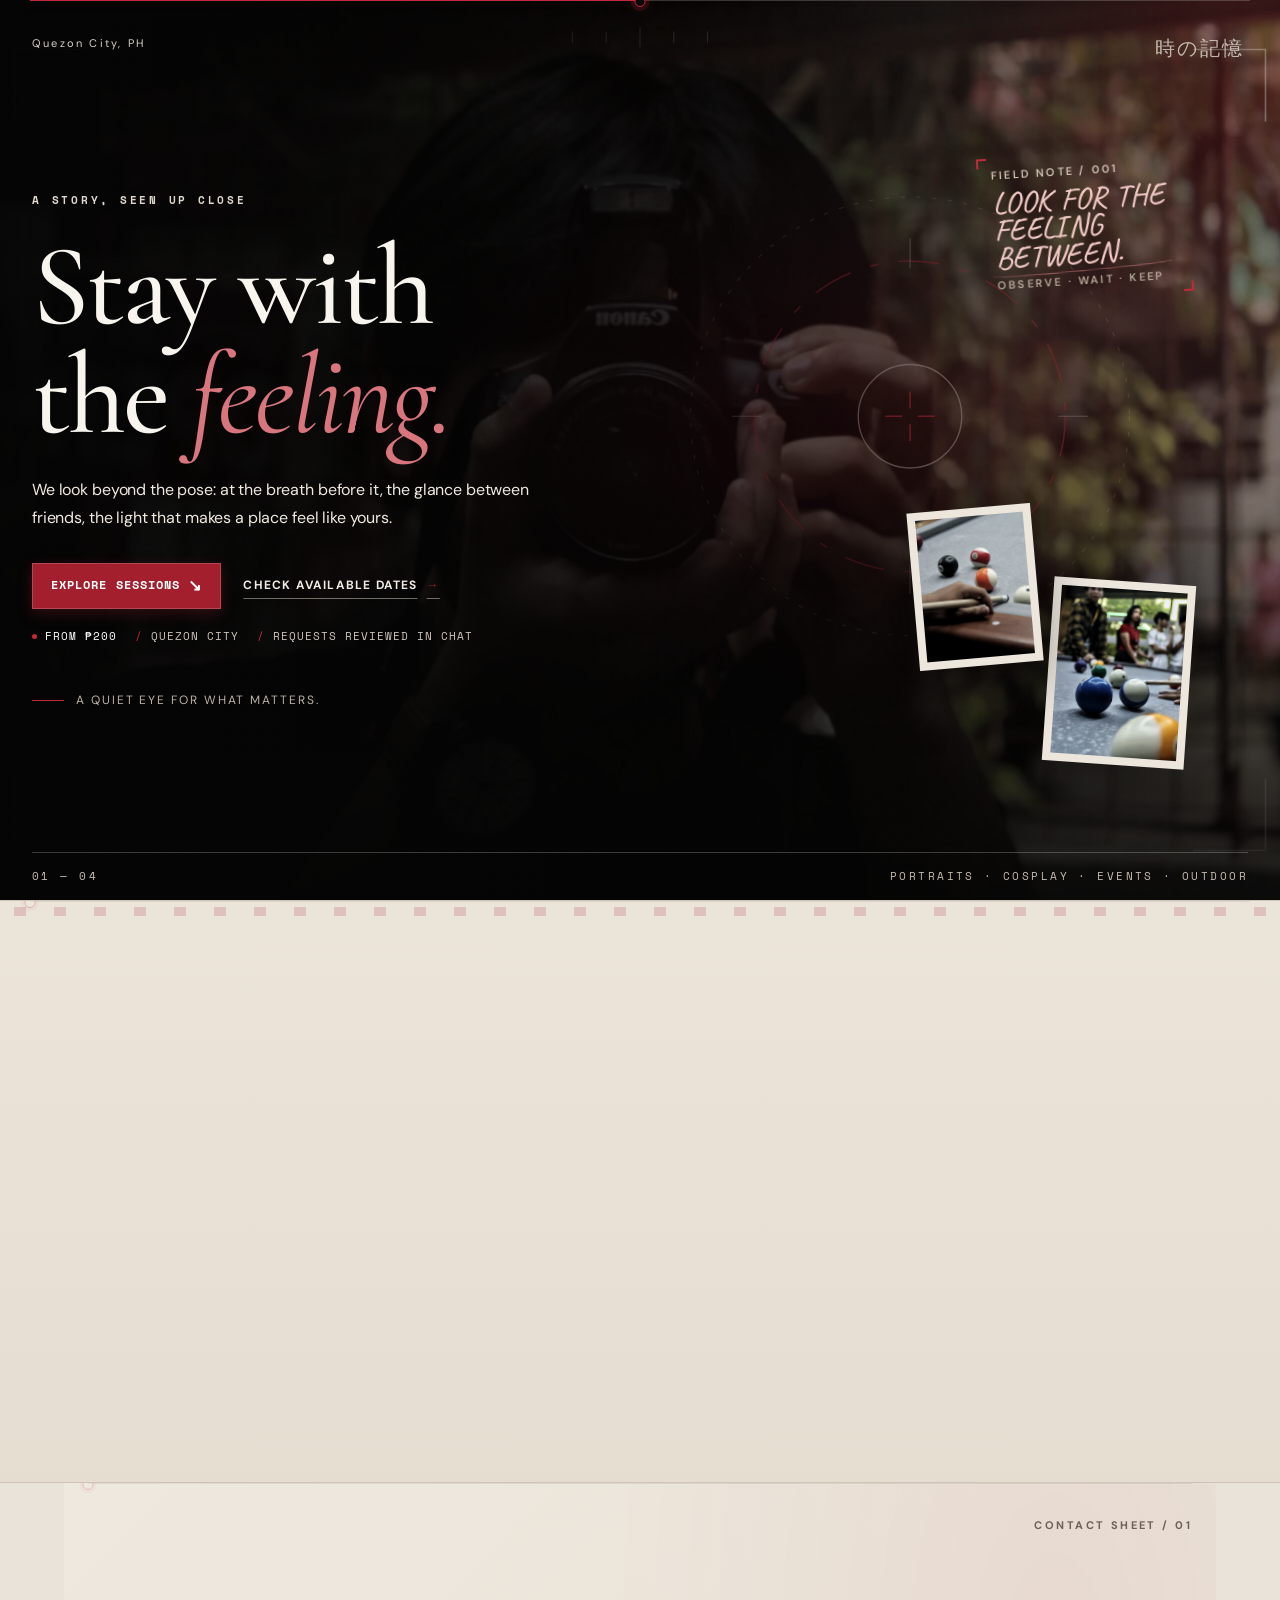
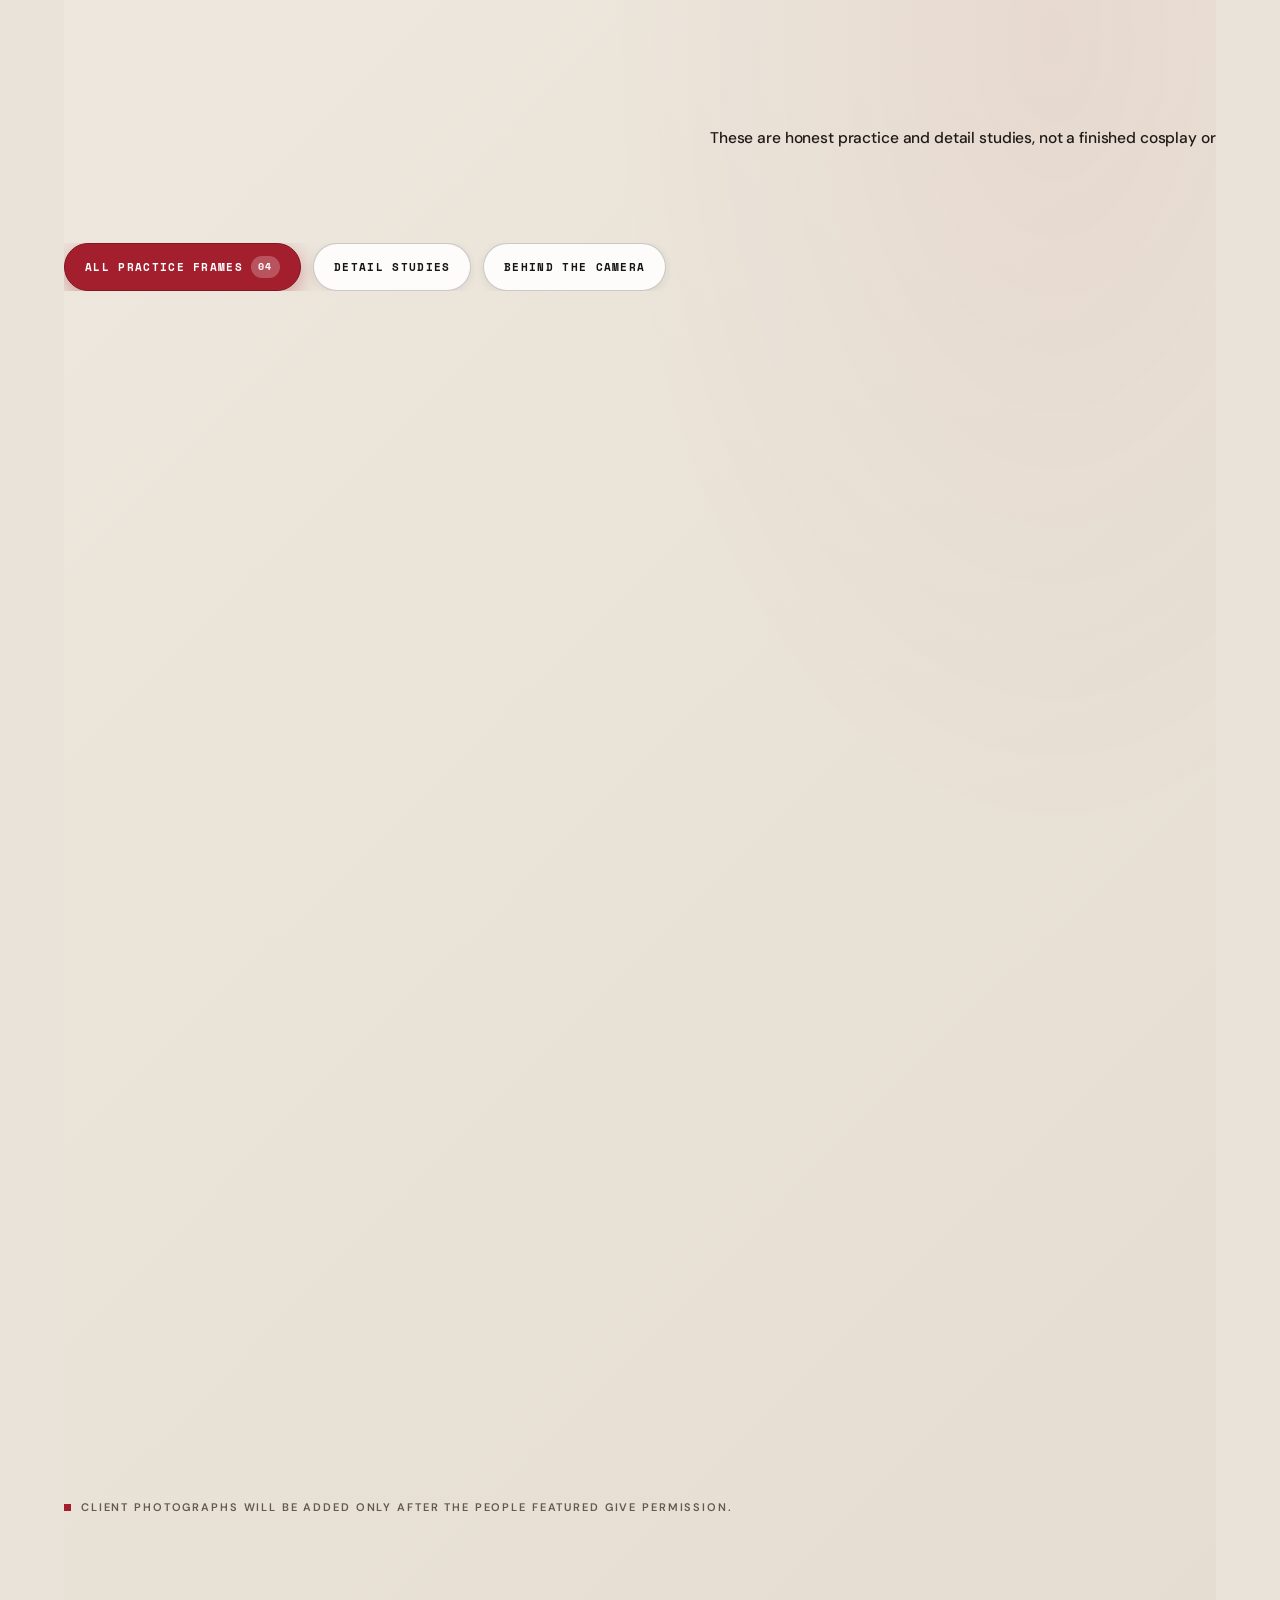
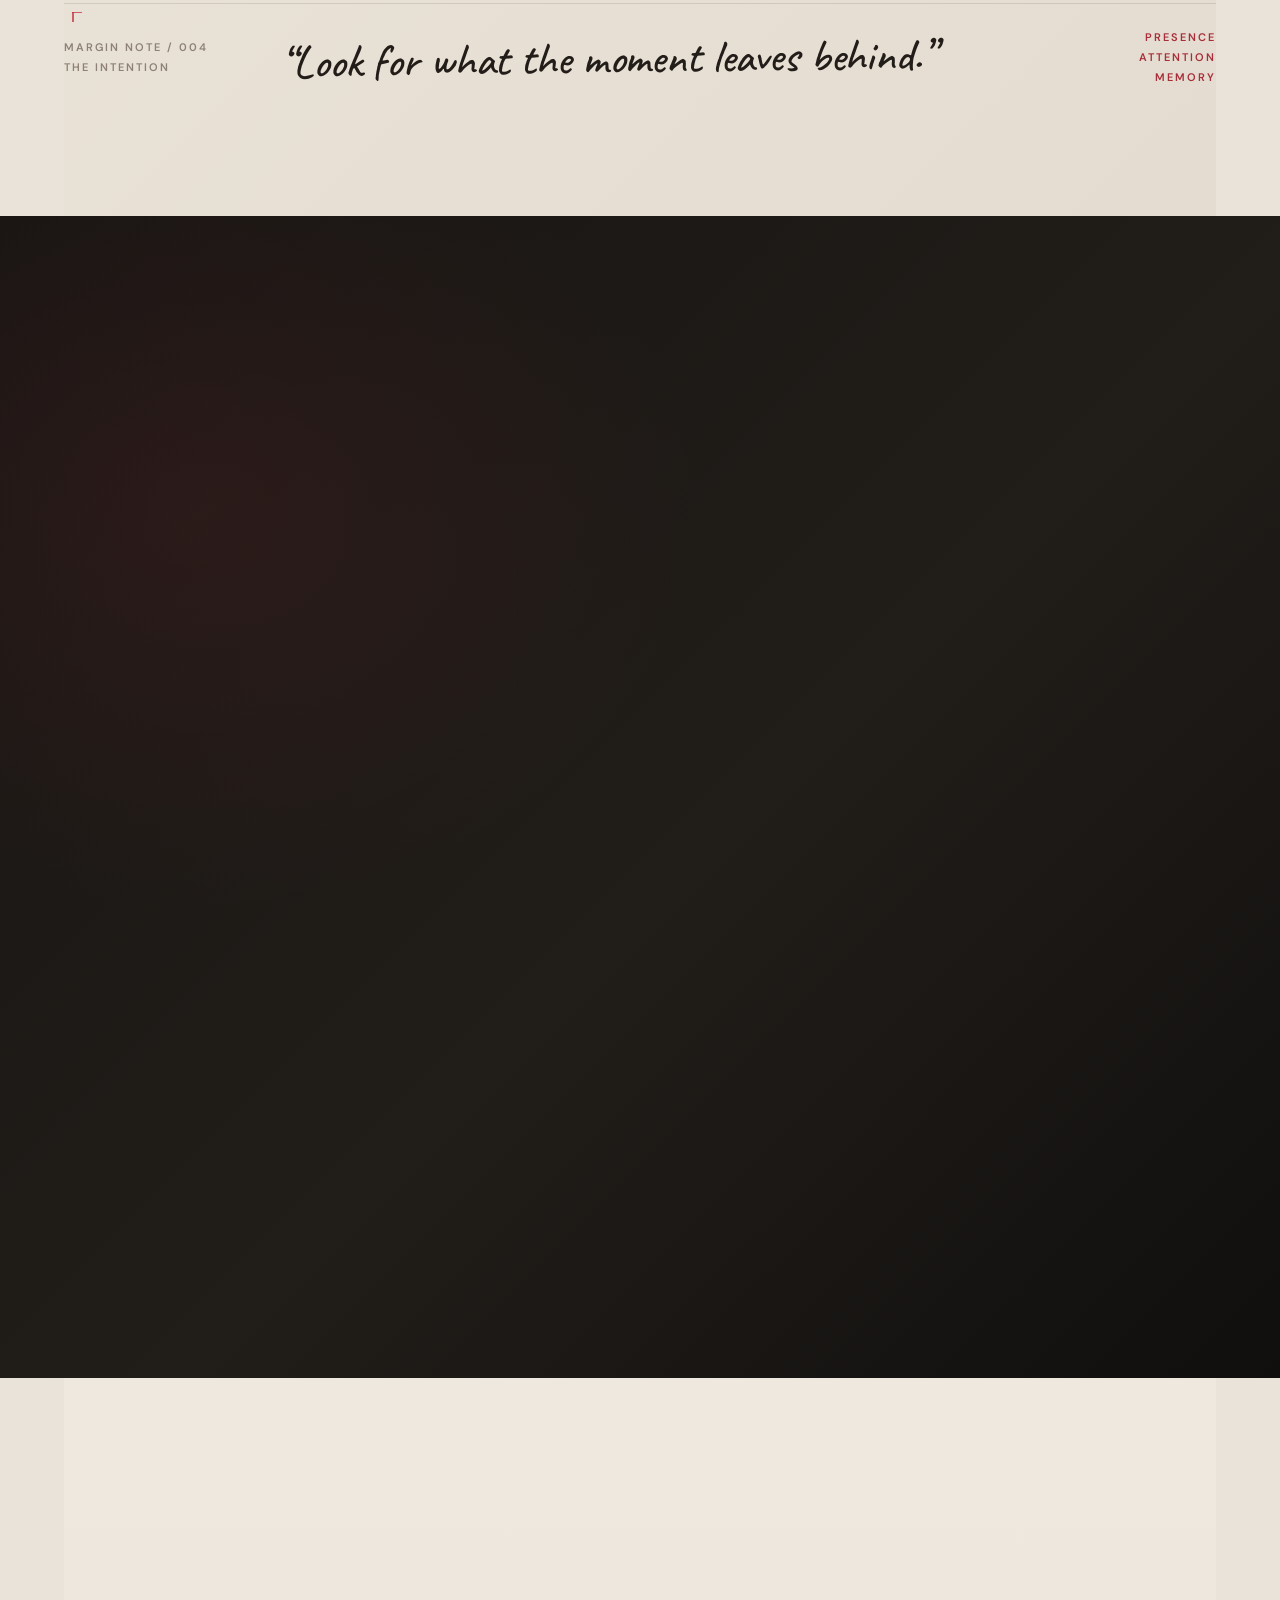
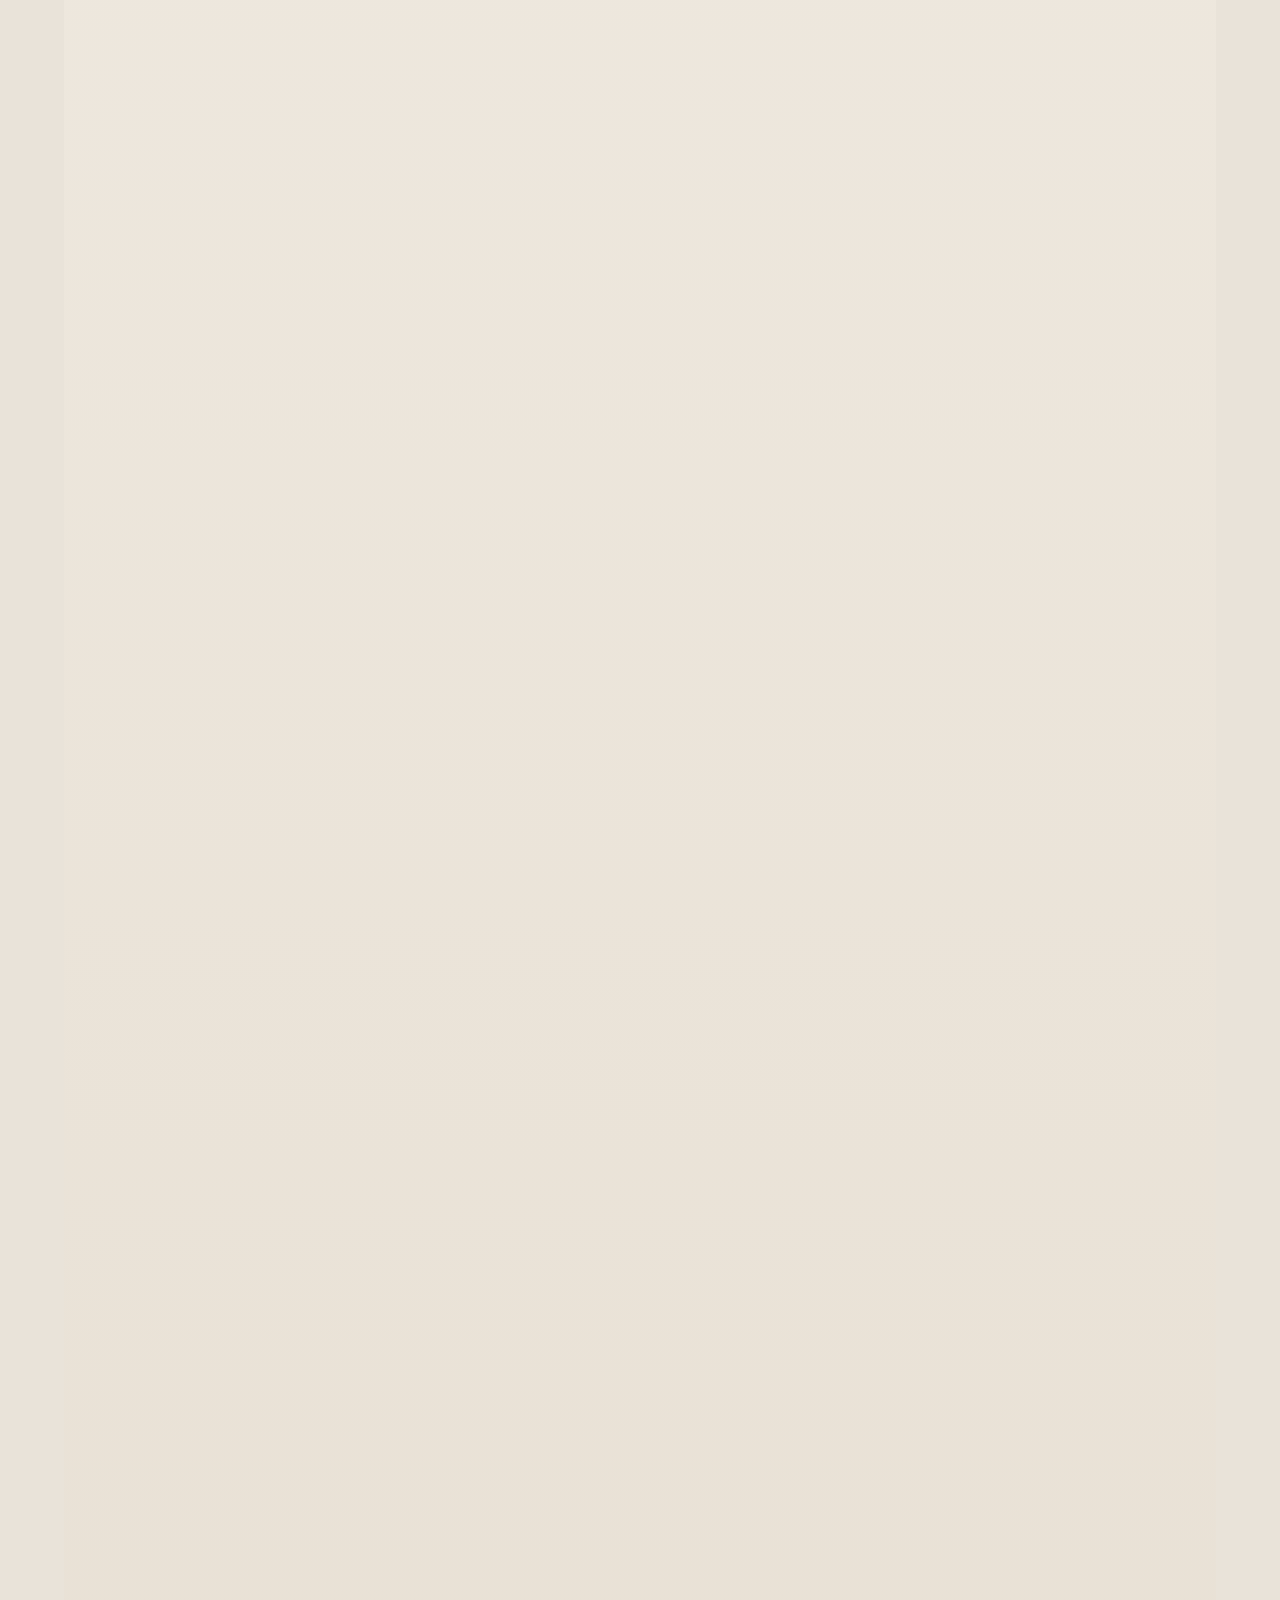
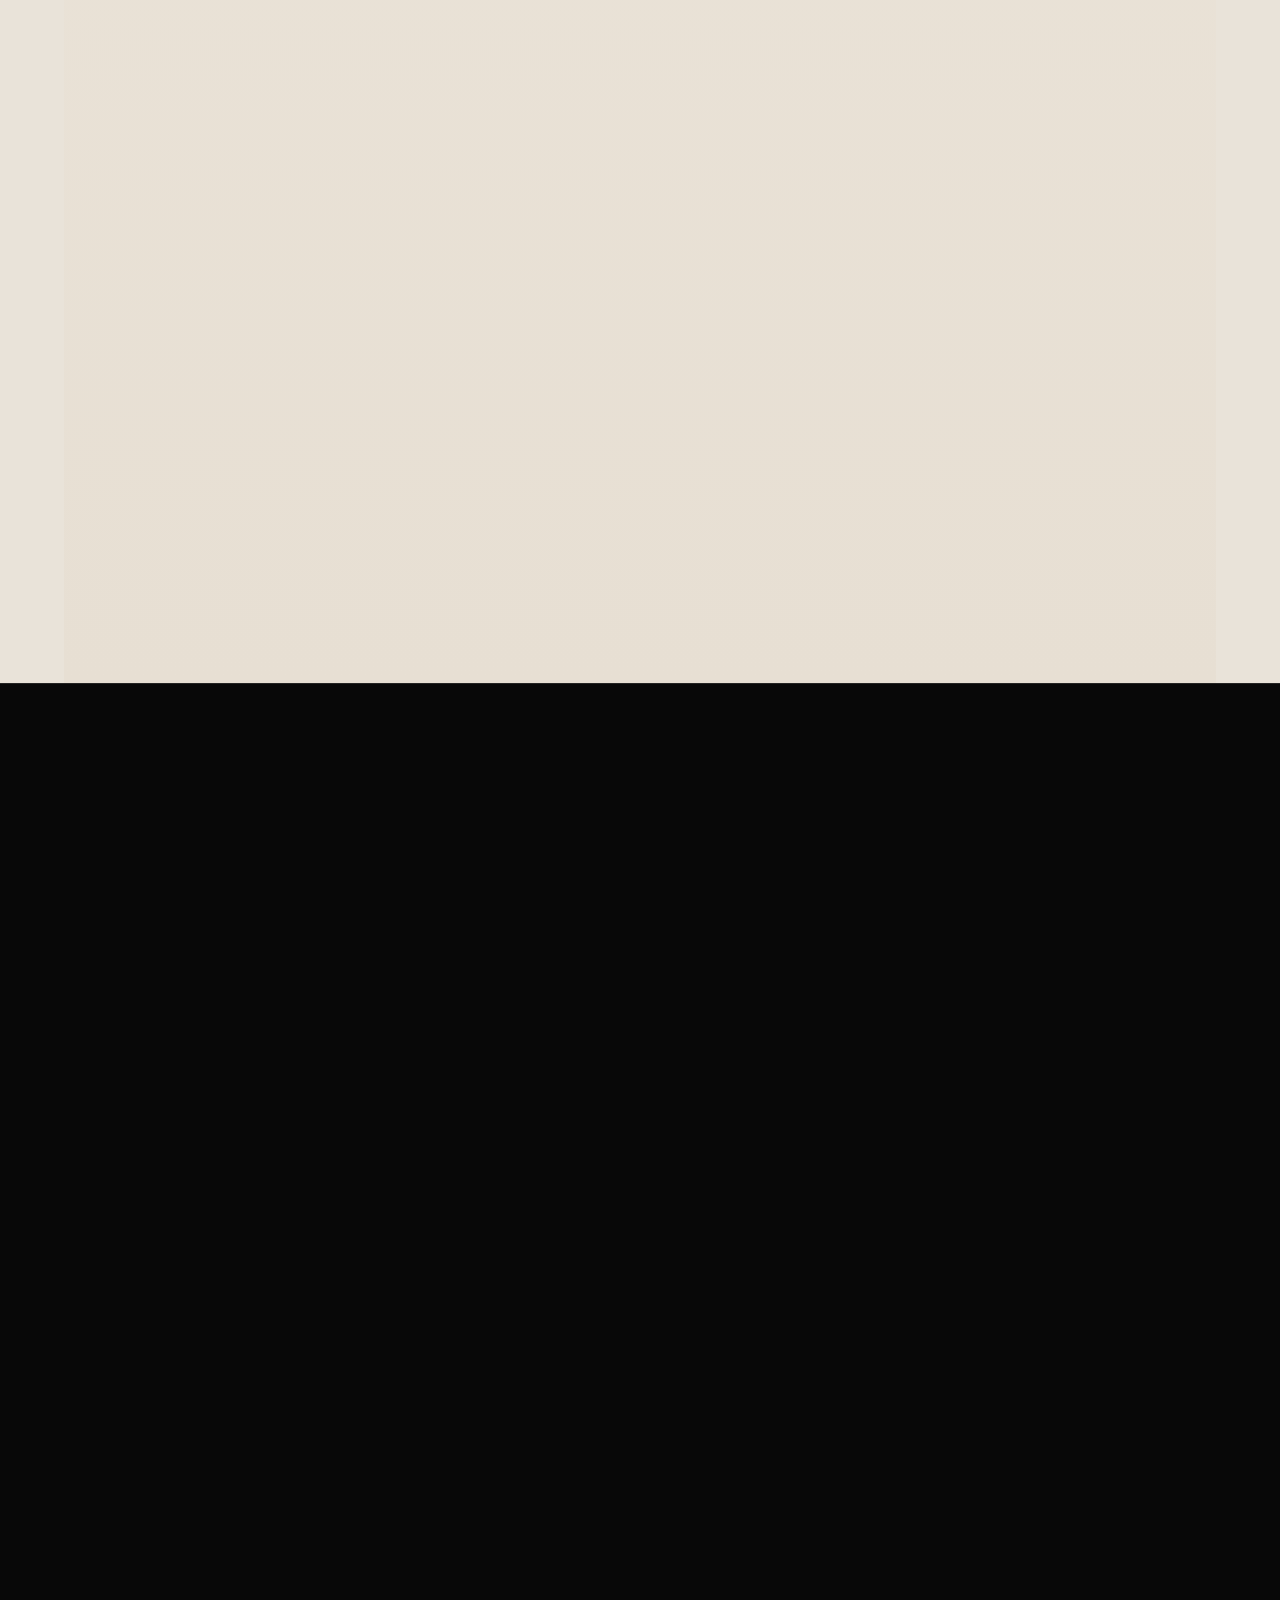
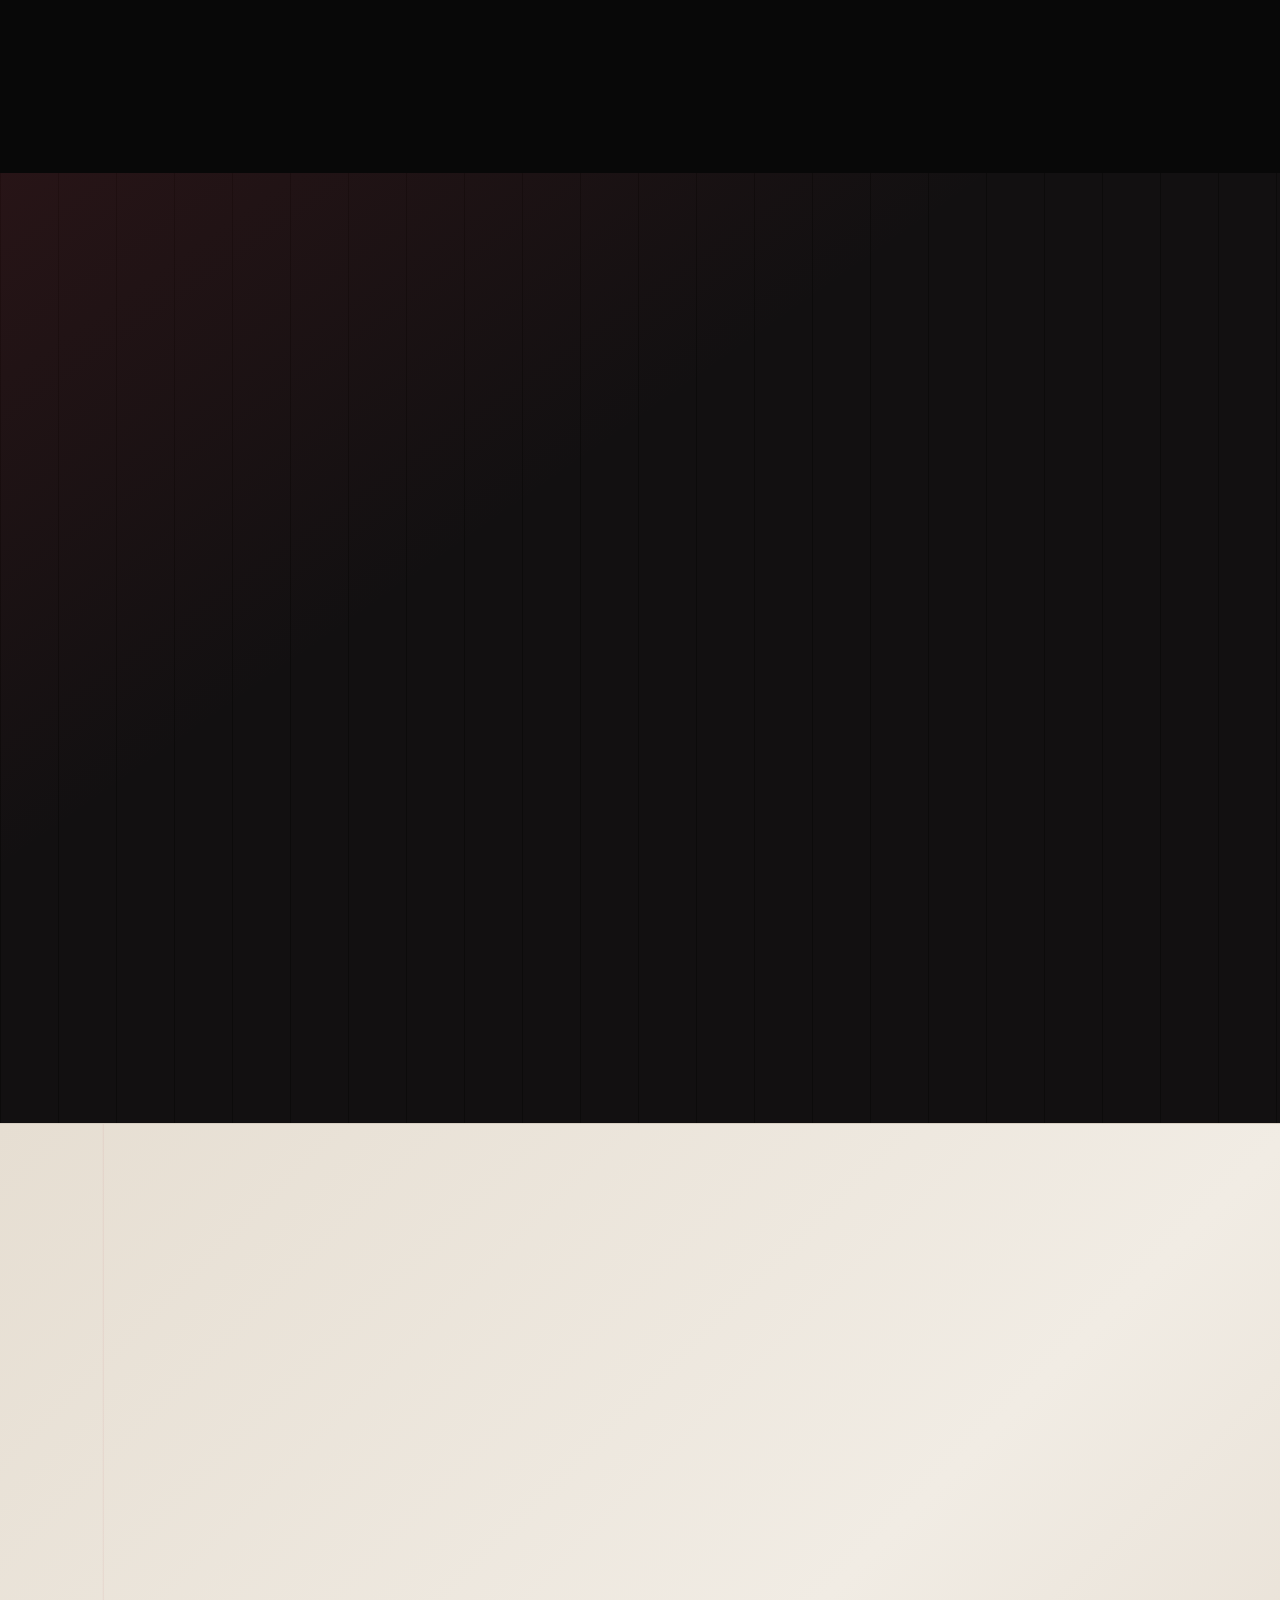
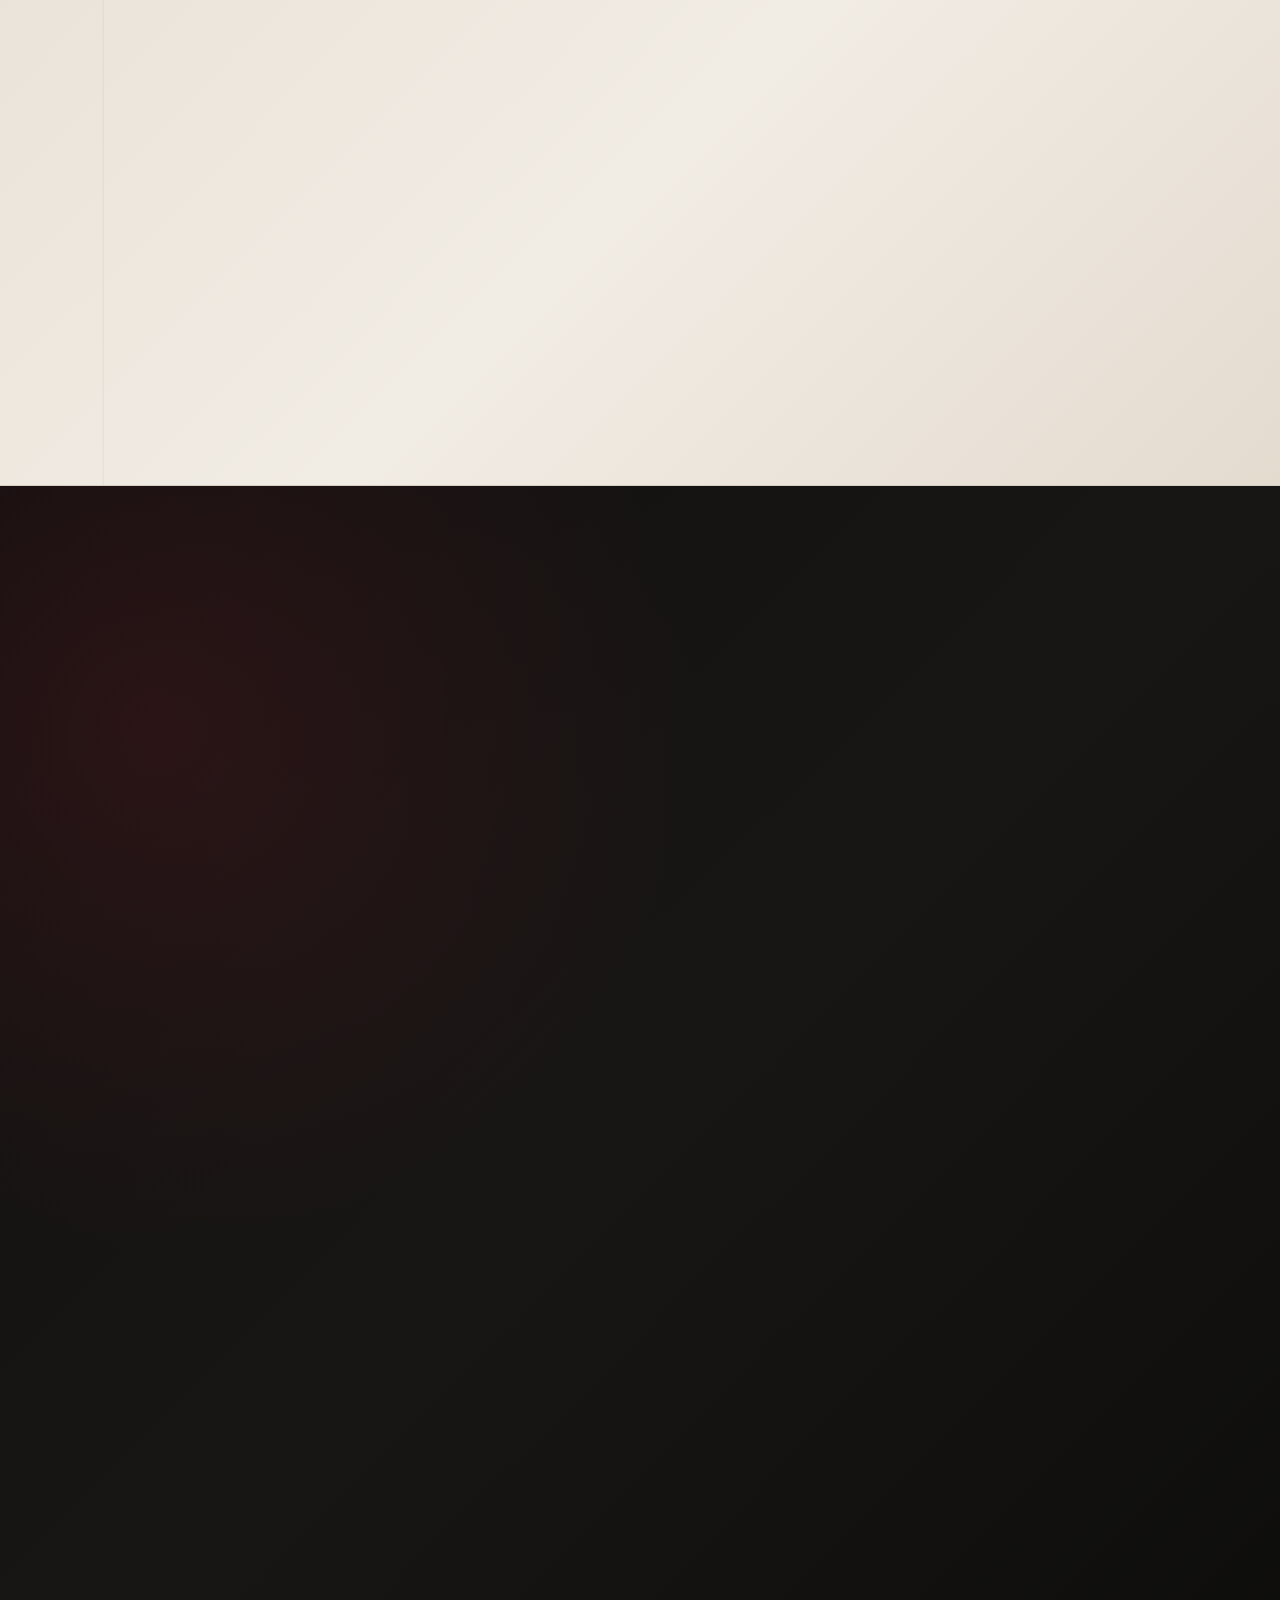
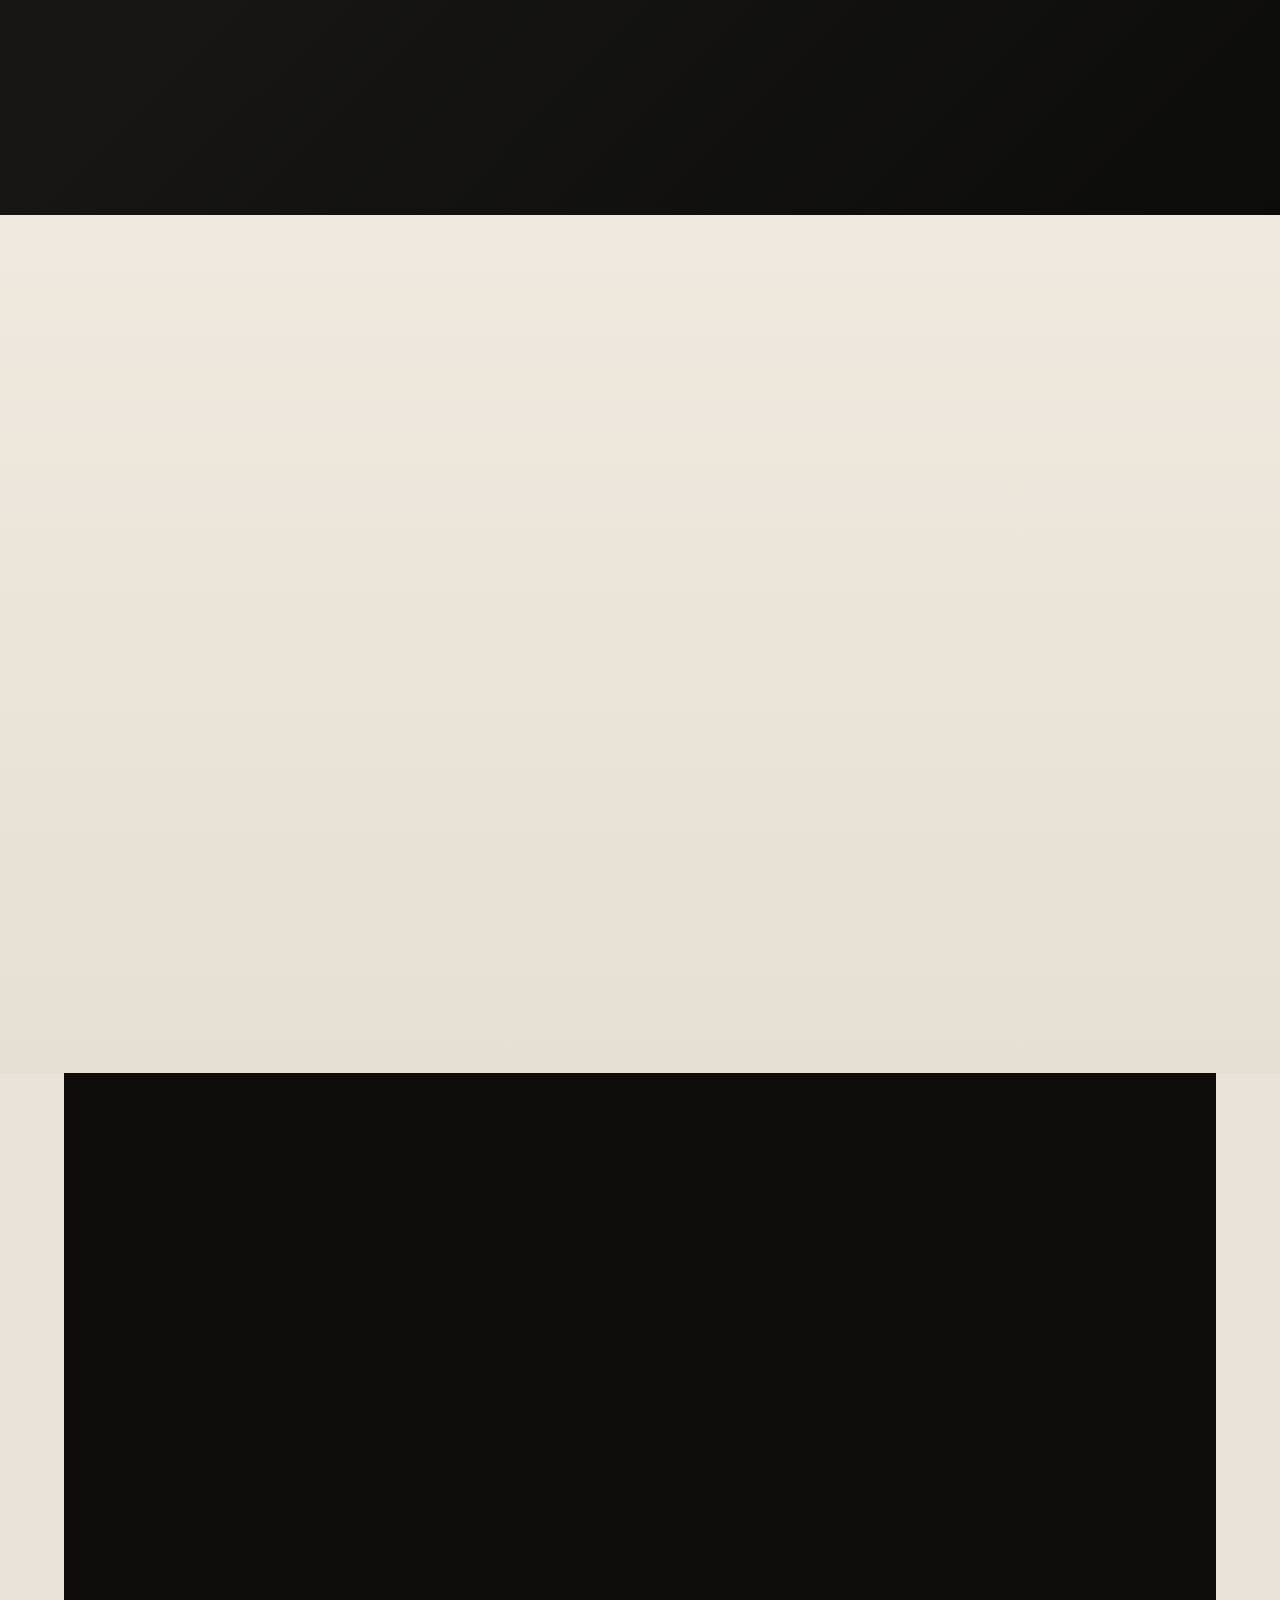
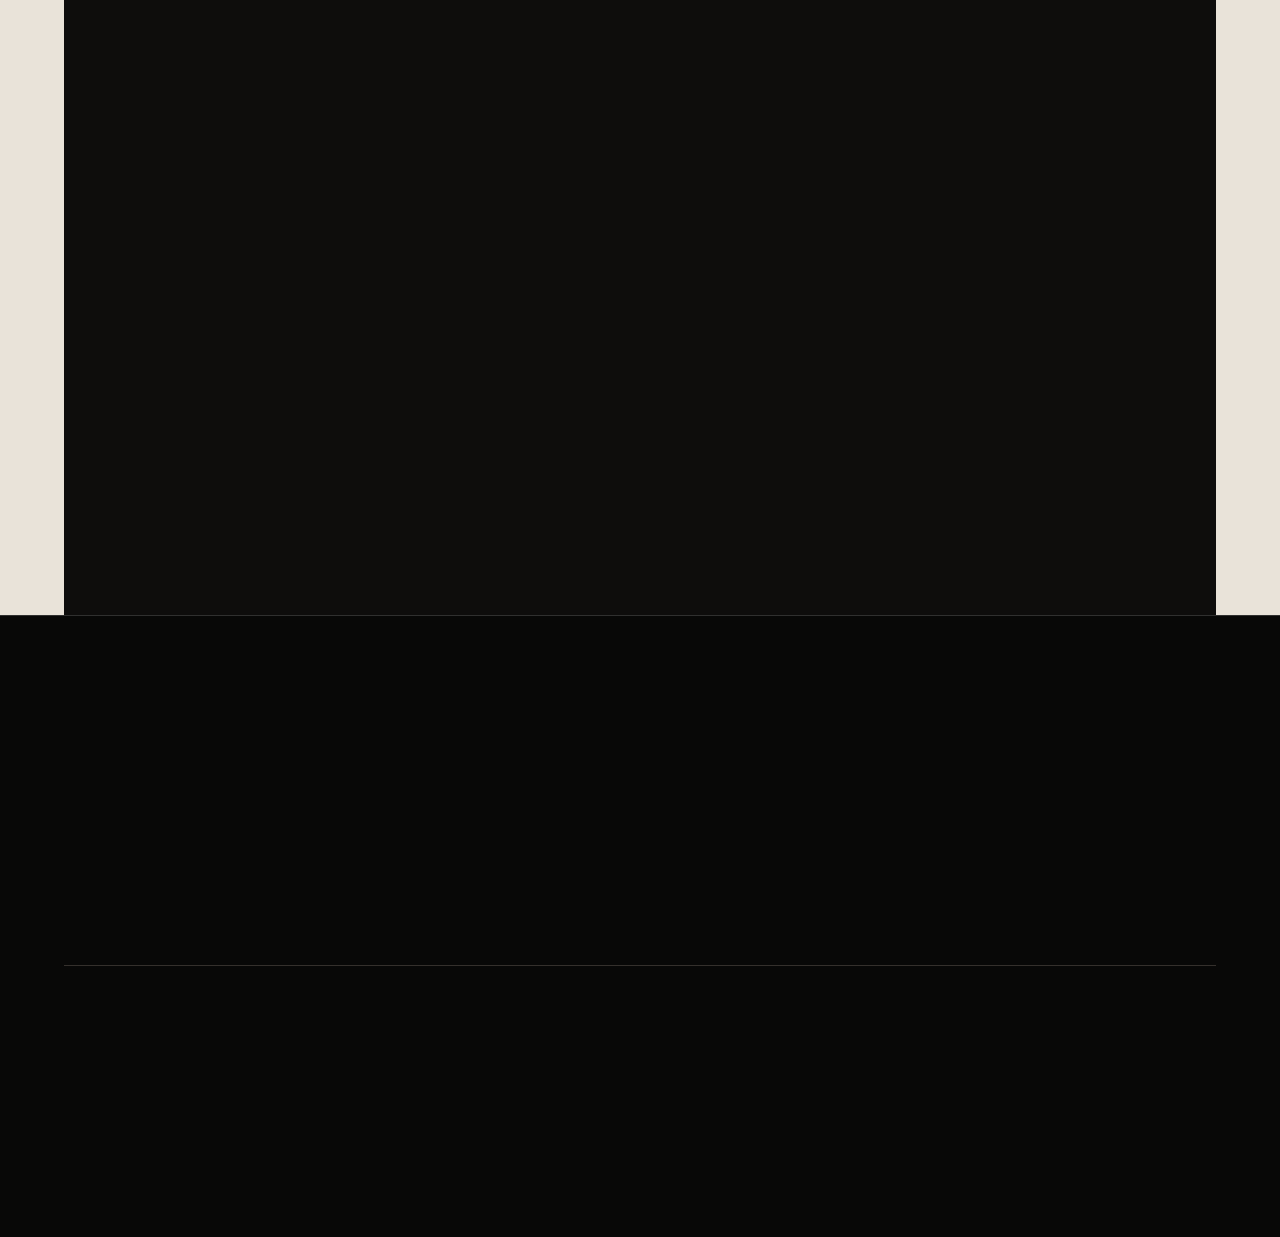
==== commit 7aa550fa: "Update footer logo dimensions to match new mark" ====
--- a/index.html
+++ b/index.html
@@ -588,7 +588,7 @@
 
   <footer class="site-footer">
     <div class="section-wrap footer-main">
-      <a class="footer-brand" href="#top" aria-label="TOKI SATSUEI home"><img src="./assets/brand/Toki-Satsuei-Brushstroke-Emblem.png" alt="TOKI SATSUEI official logo" width="1254" height="1254" loading="lazy" decoding="async"></a>
+      <a class="footer-brand" href="#top" aria-label="TOKI SATSUEI home"><img src="./assets/brand/Toki-Satsuei-Brushstroke-Emblem.png" alt="TOKI SATSUEI official logo" width="500" height="500" loading="lazy" decoding="async"></a>
       <div class="footer-socials" role="group" aria-label="Official TOKI SATSUEI social accounts">
         <a class="back-top" href="https://www.facebook.com/tokisatsuiephotography/" target="_blank" rel="noopener noreferrer" aria-label="TOKI SATSUEI on Facebook">FACEBOOK ↗</a>
         <a class="back-top" href="https://www.instagram.com/tokisatsuiephotography/" target="_blank" rel="noopener noreferrer" aria-label="TOKI SATSUEI on Instagram">INSTAGRAM ↗</a>
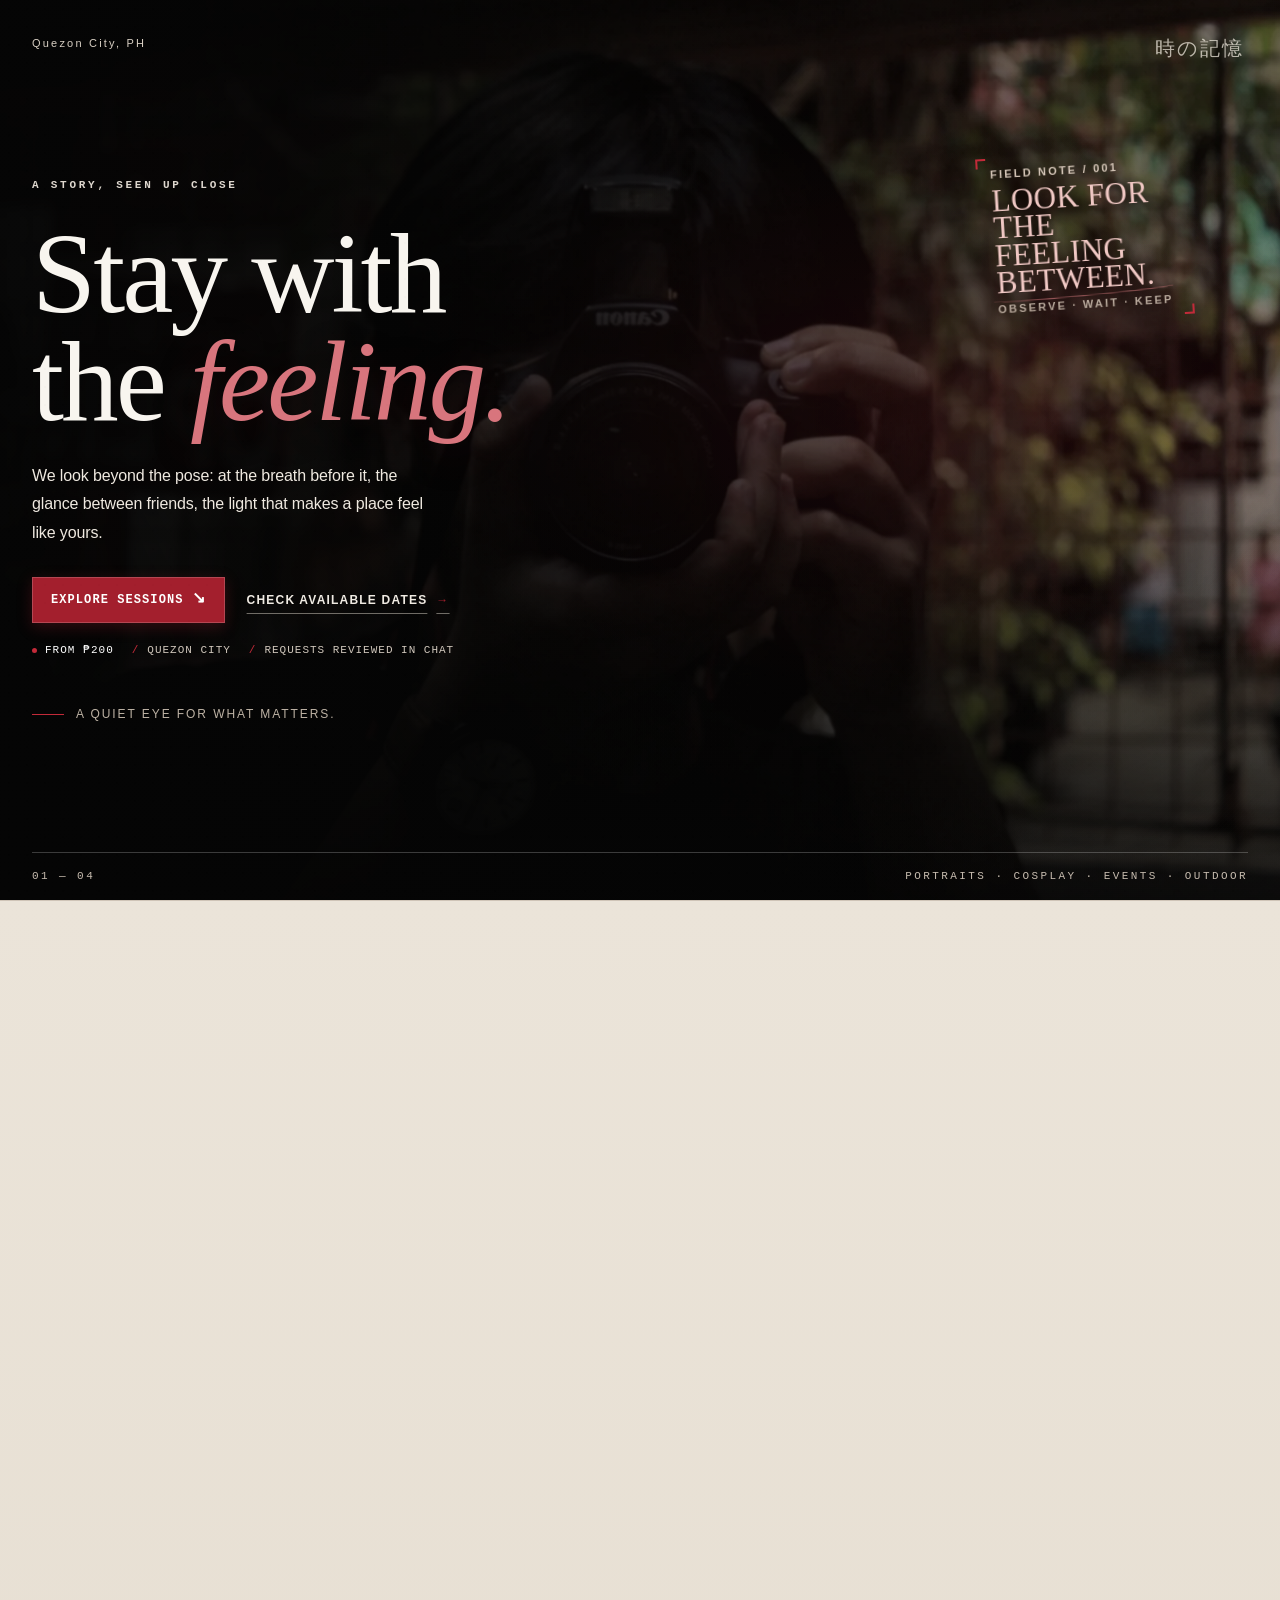
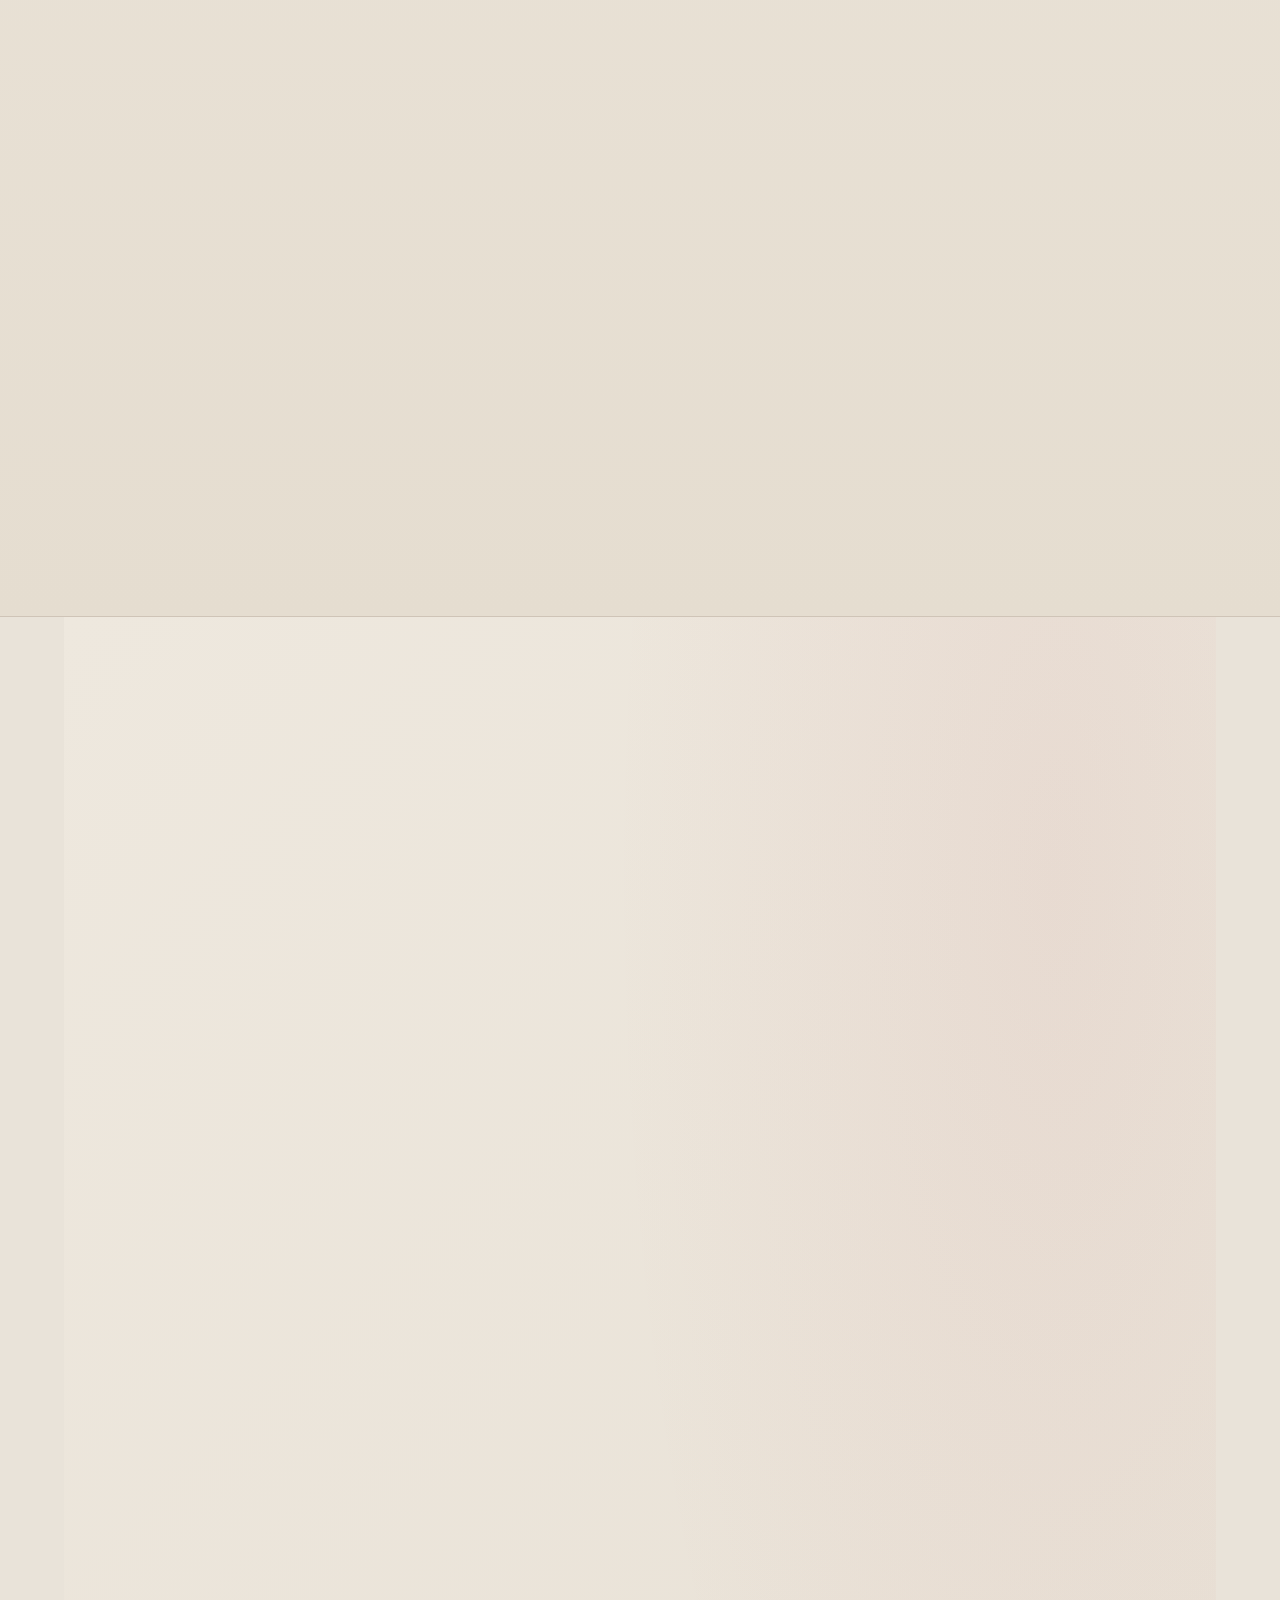
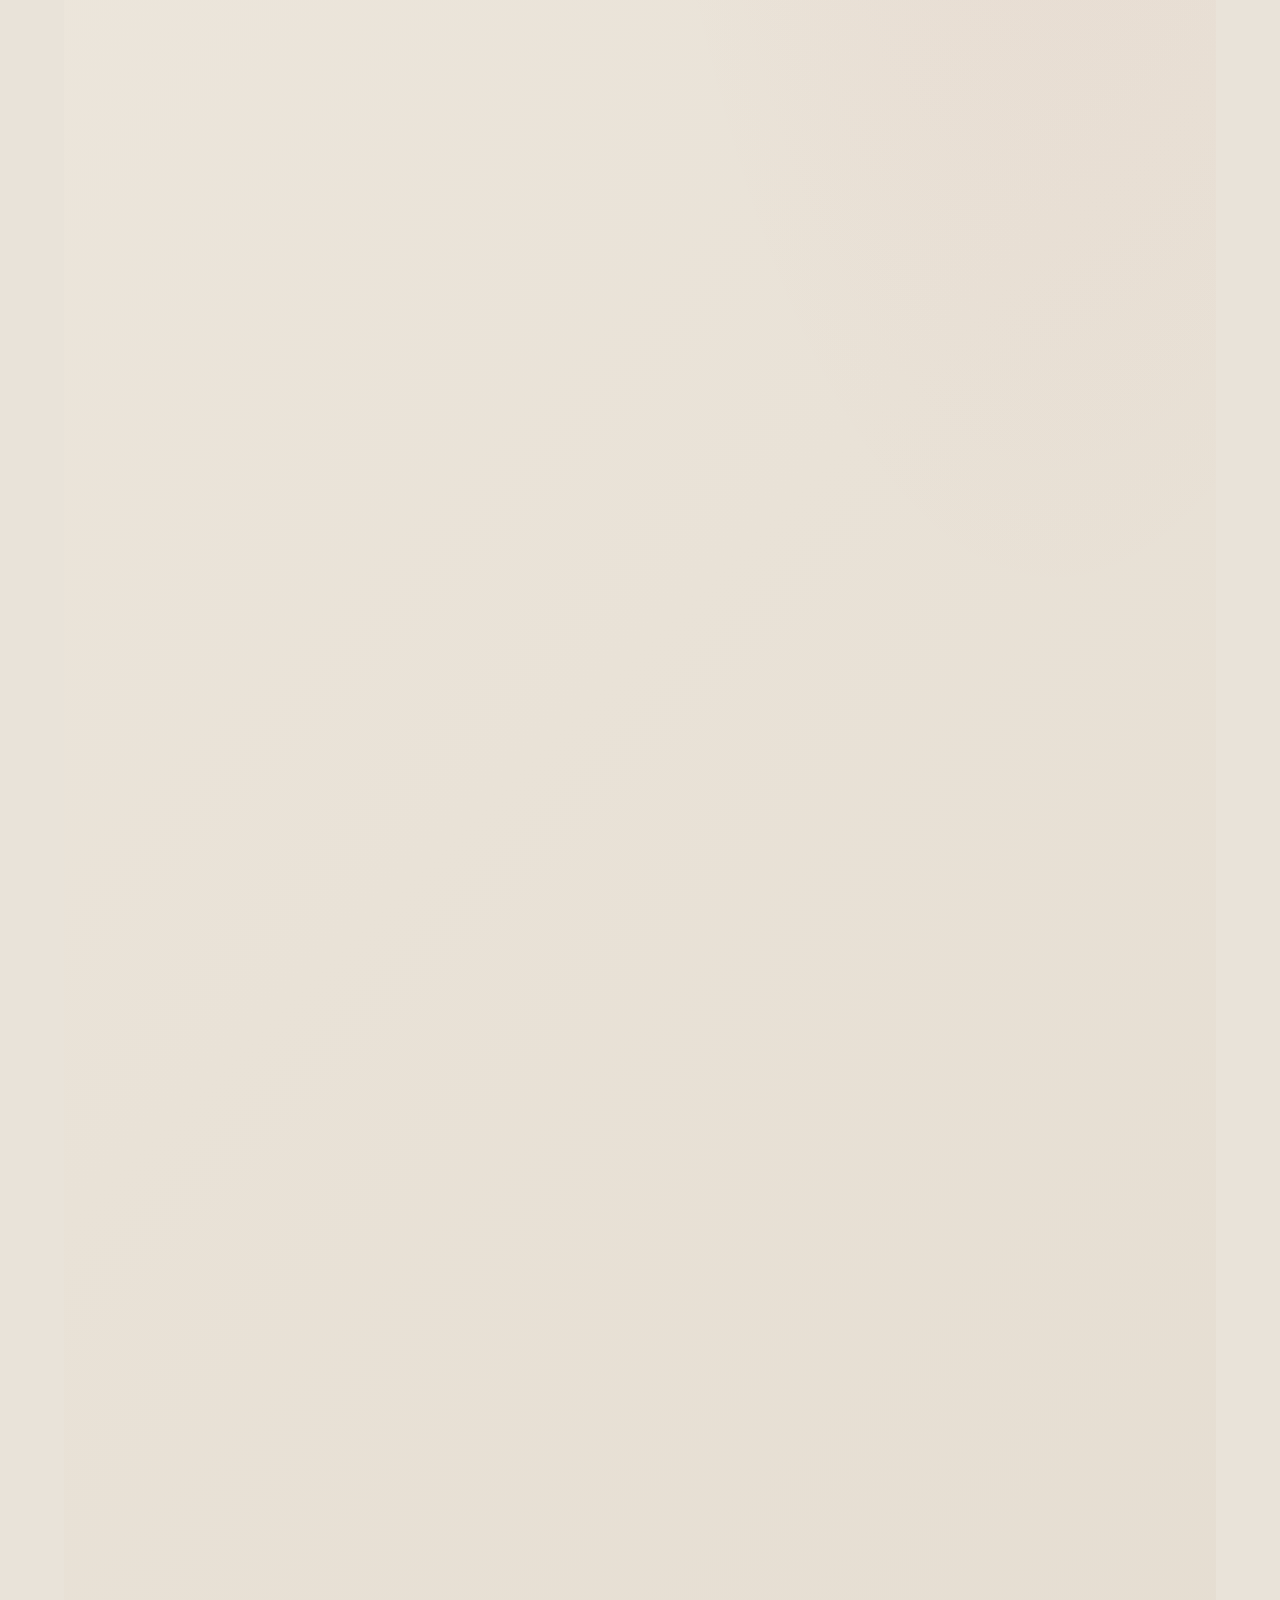
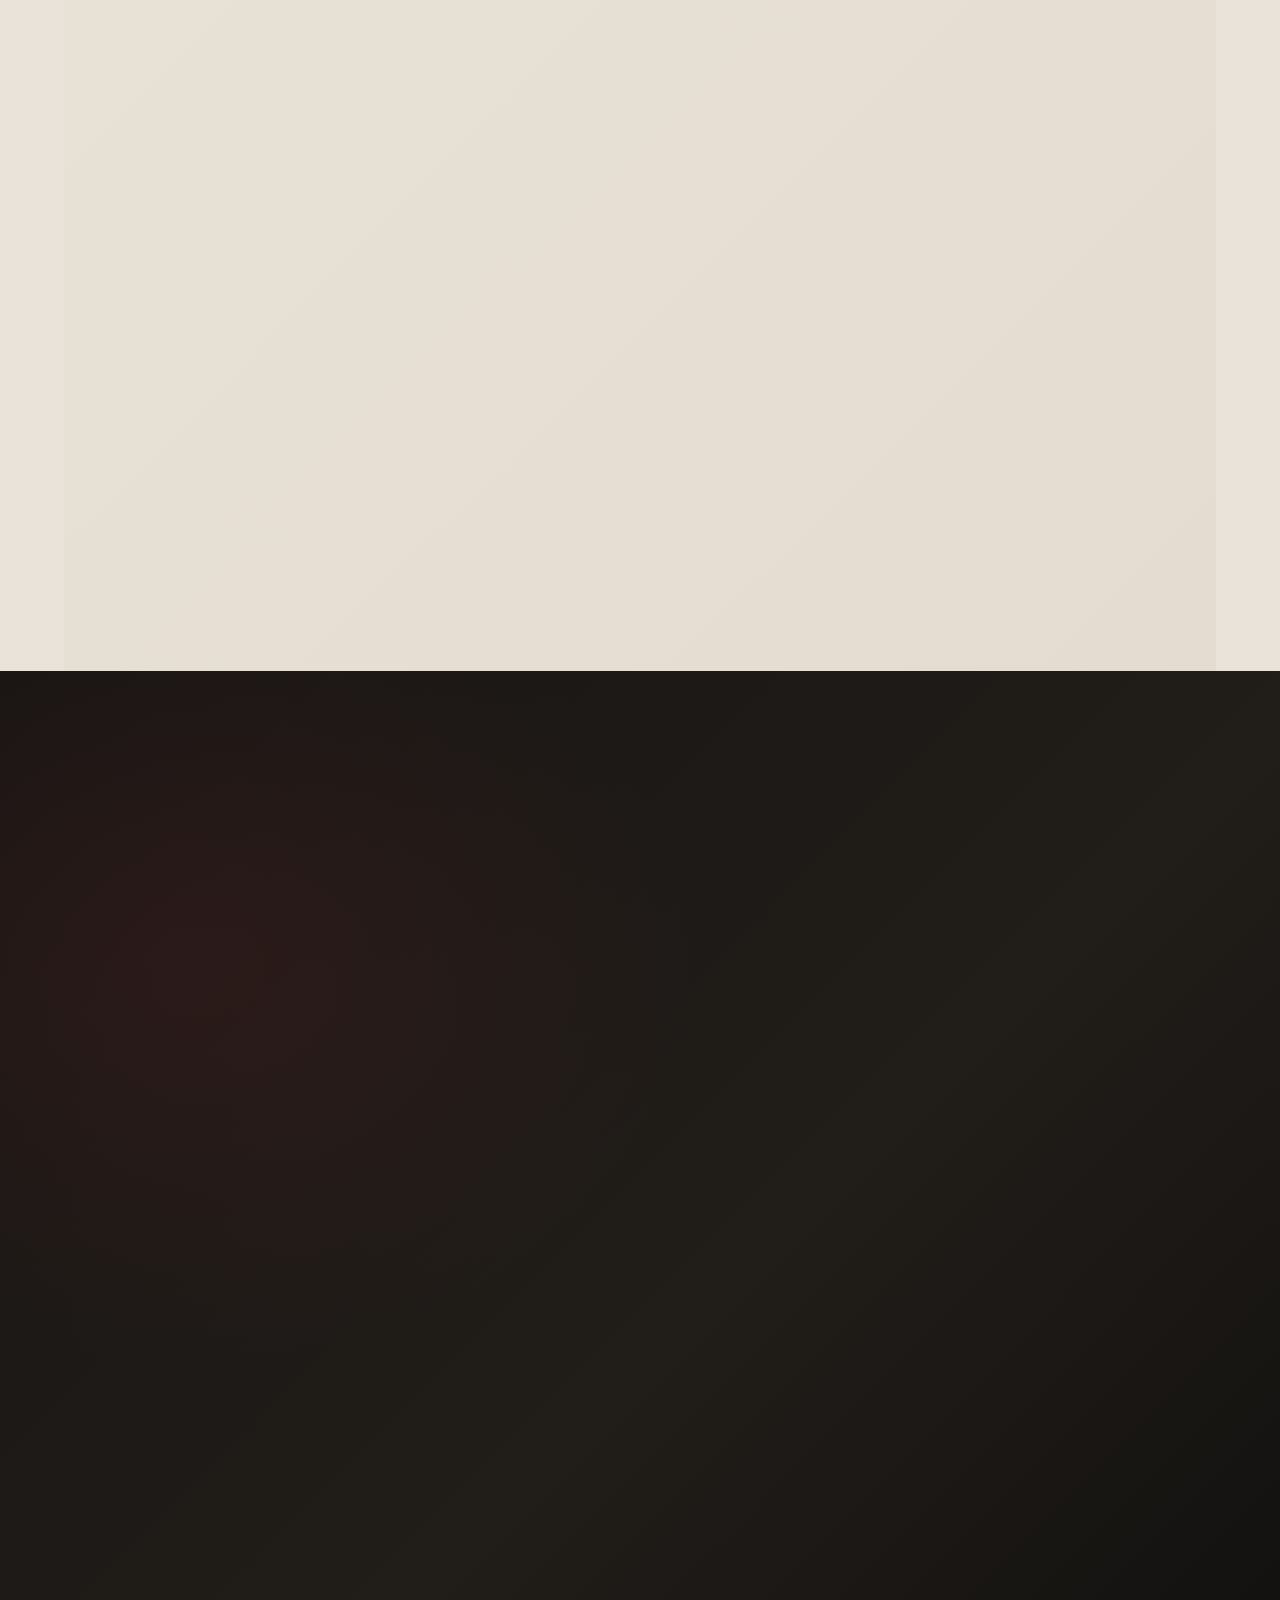
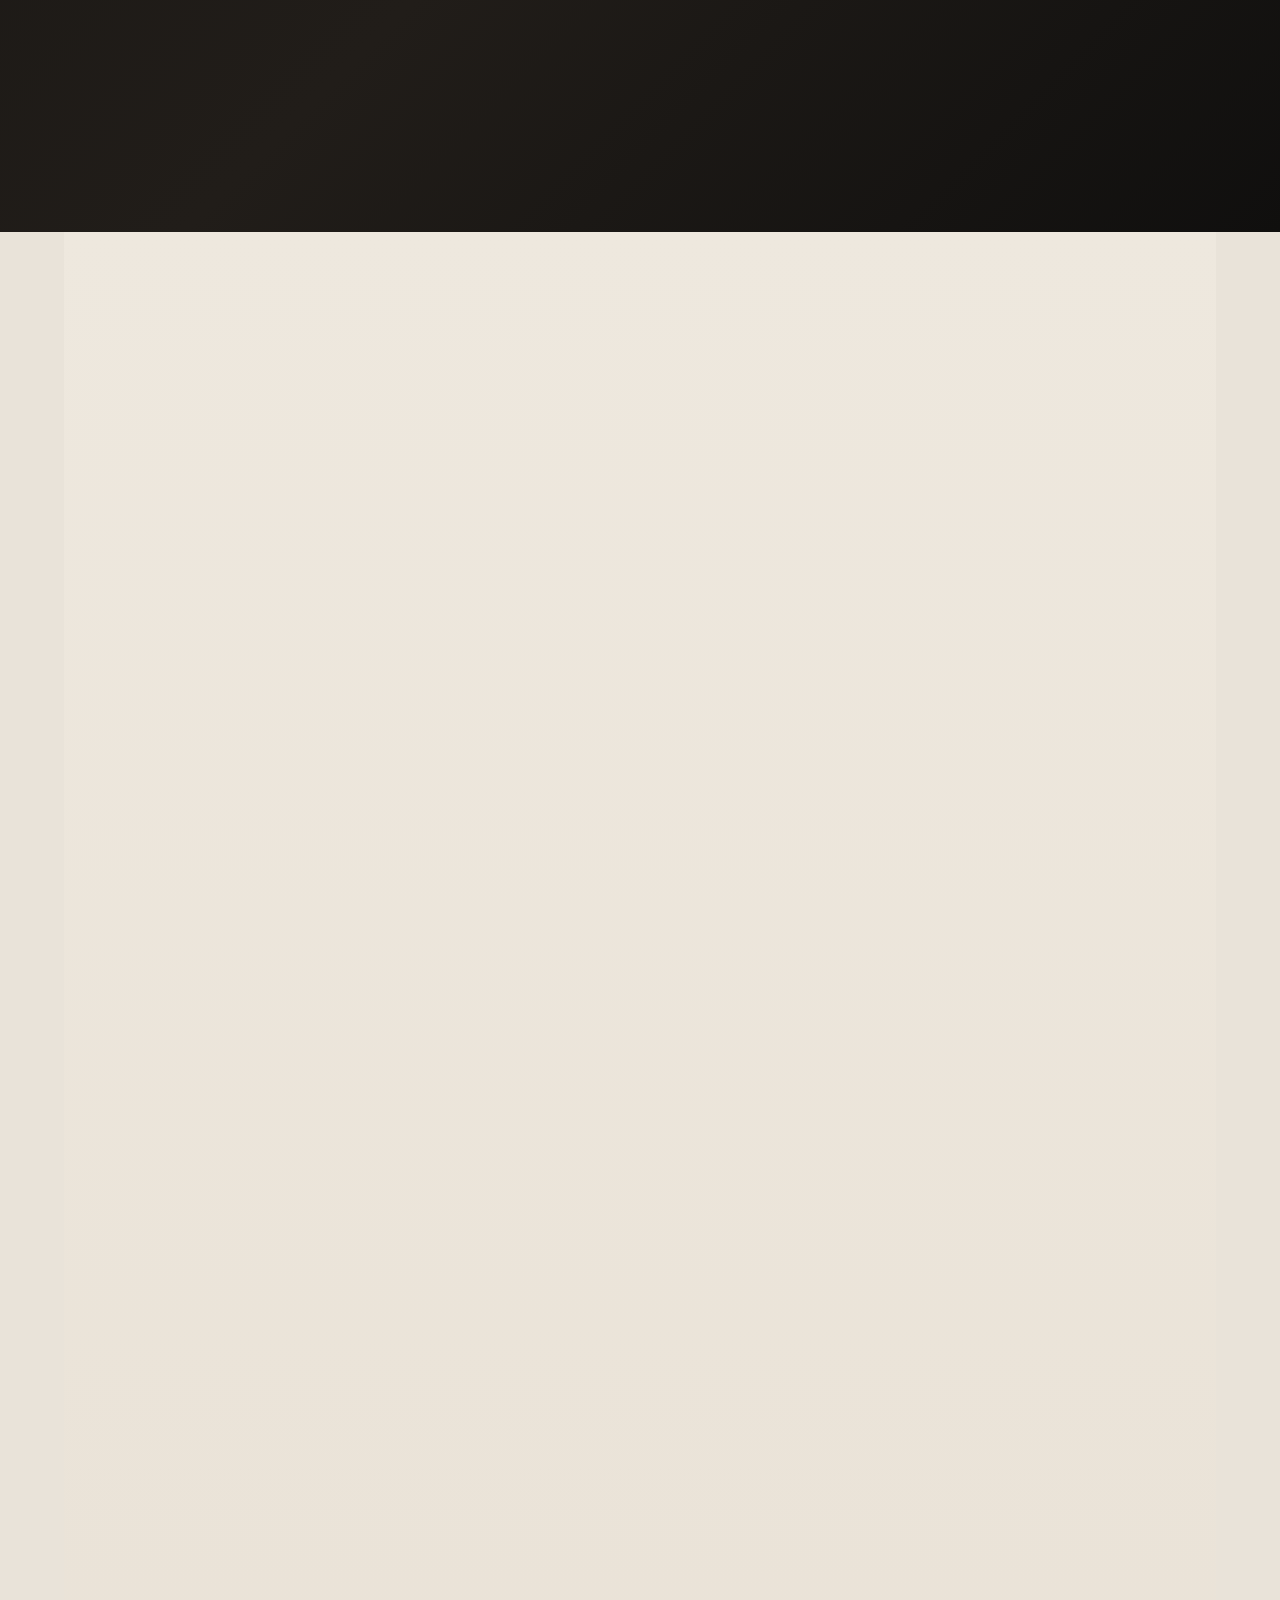
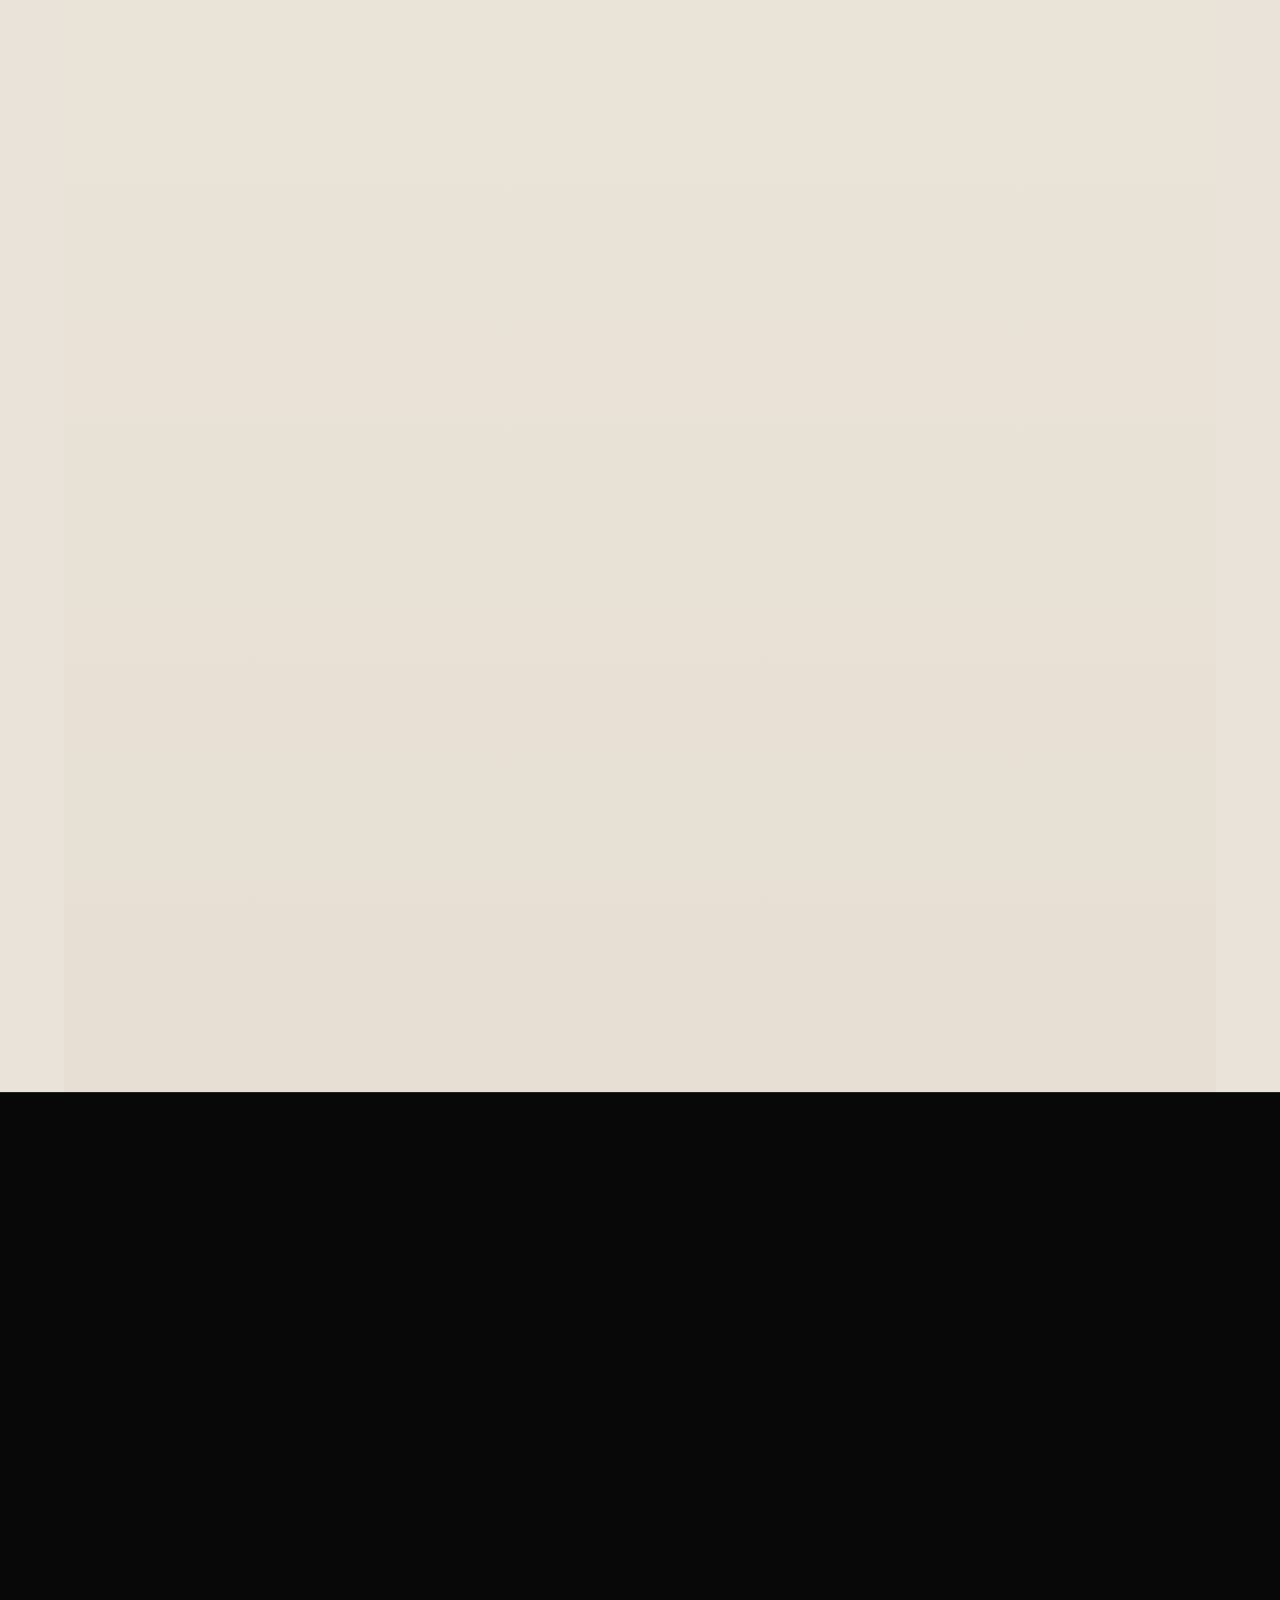
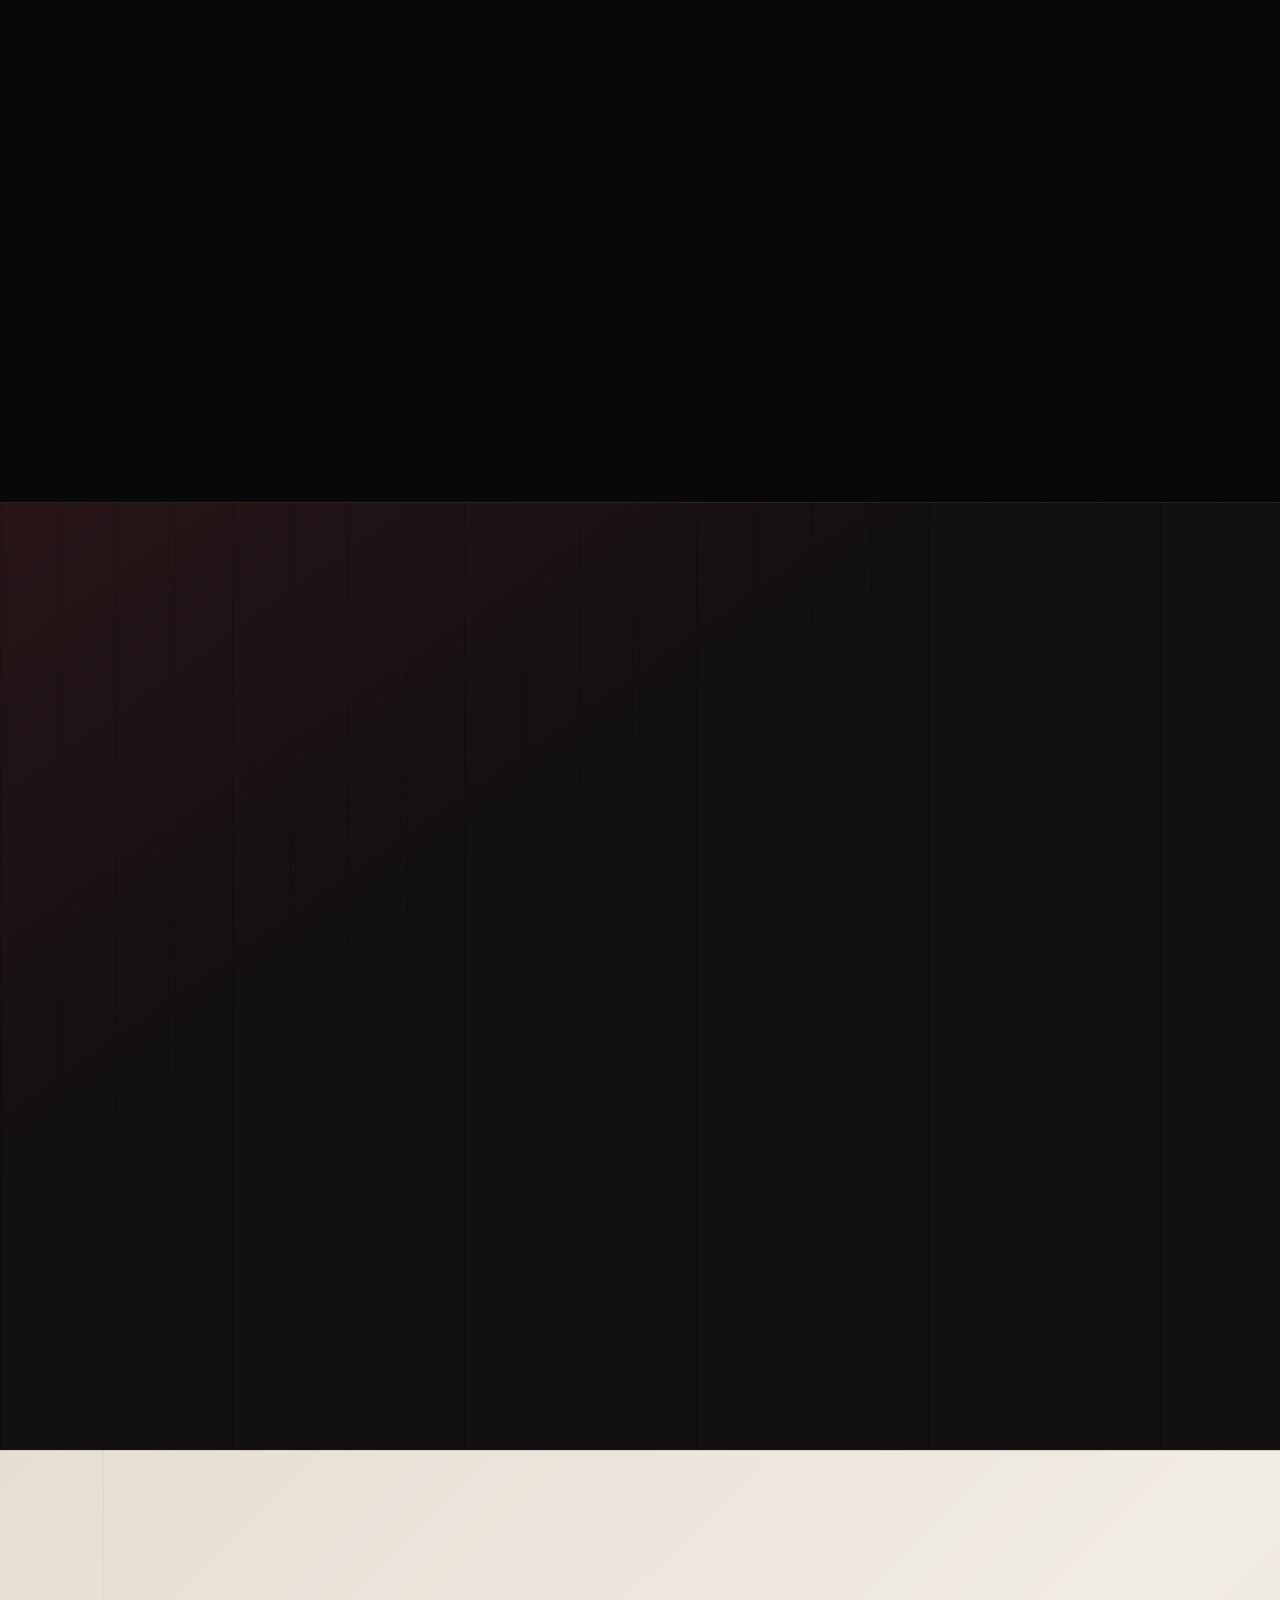
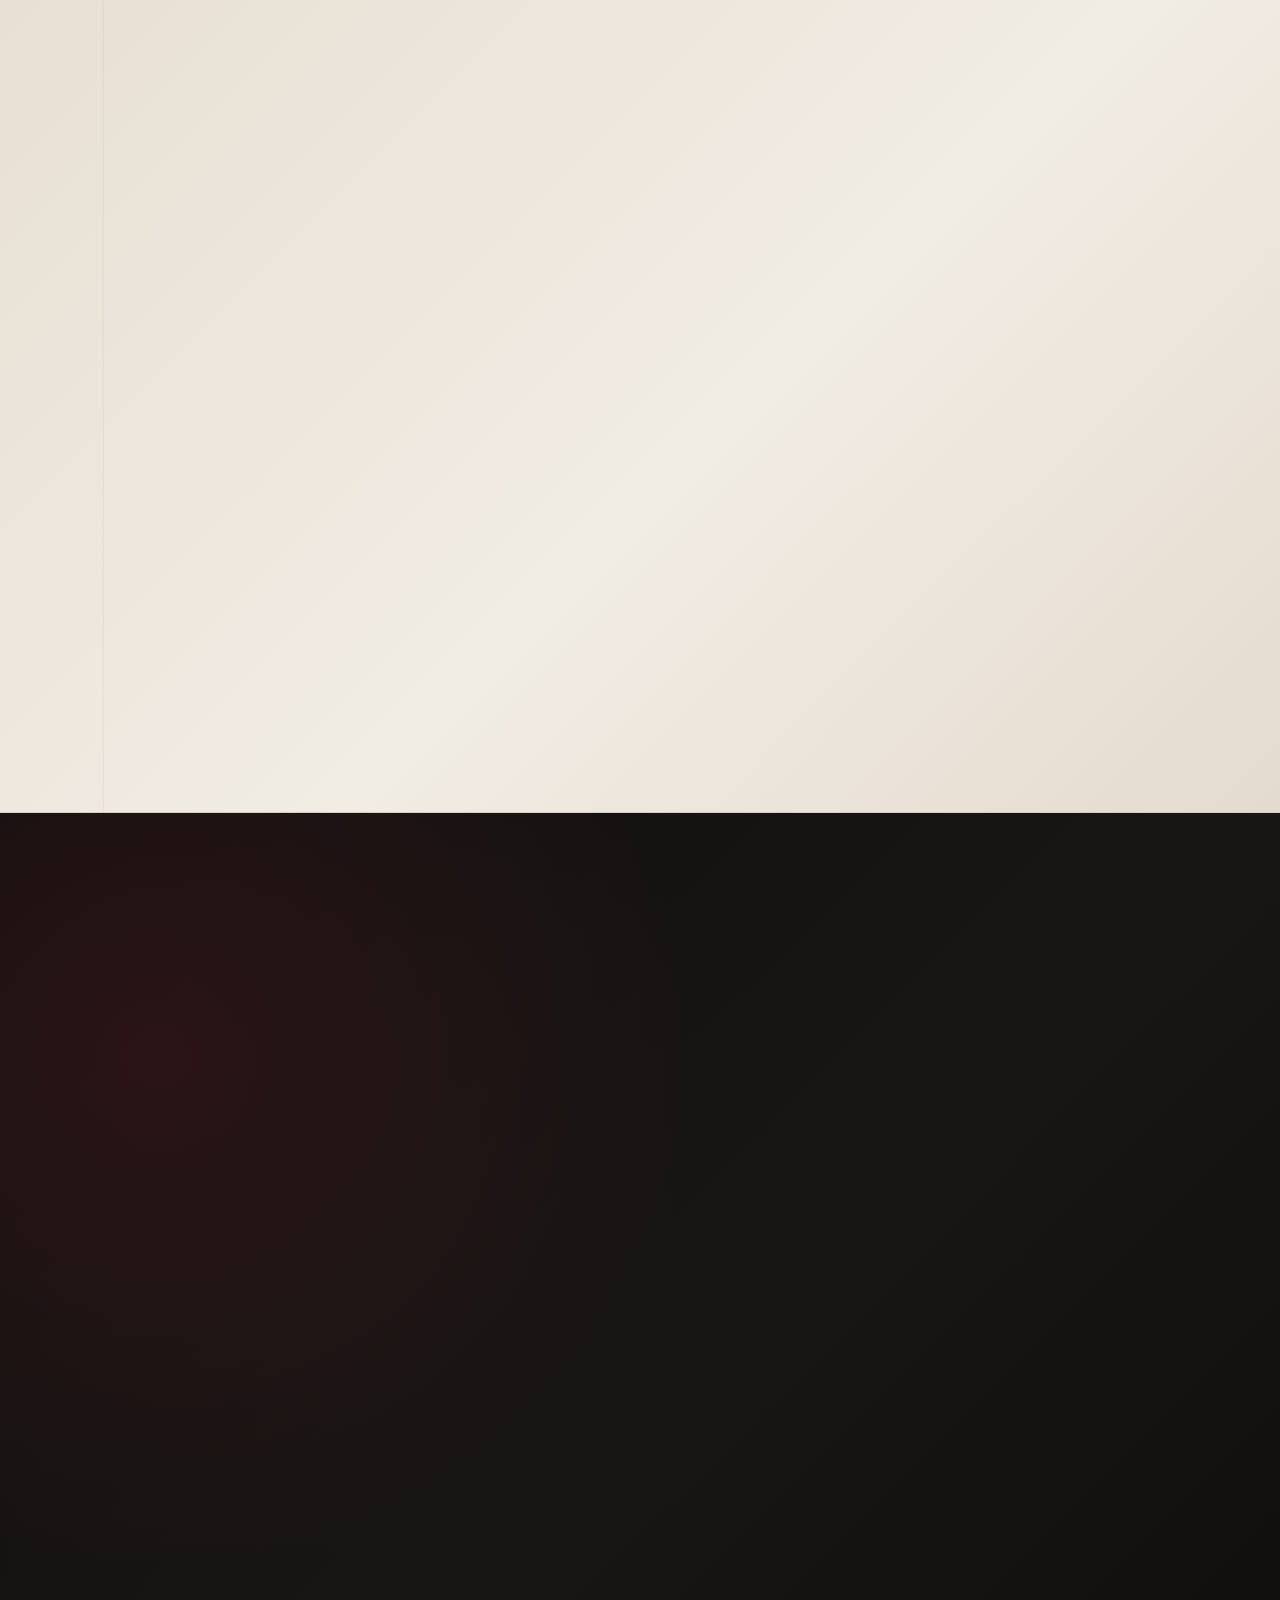
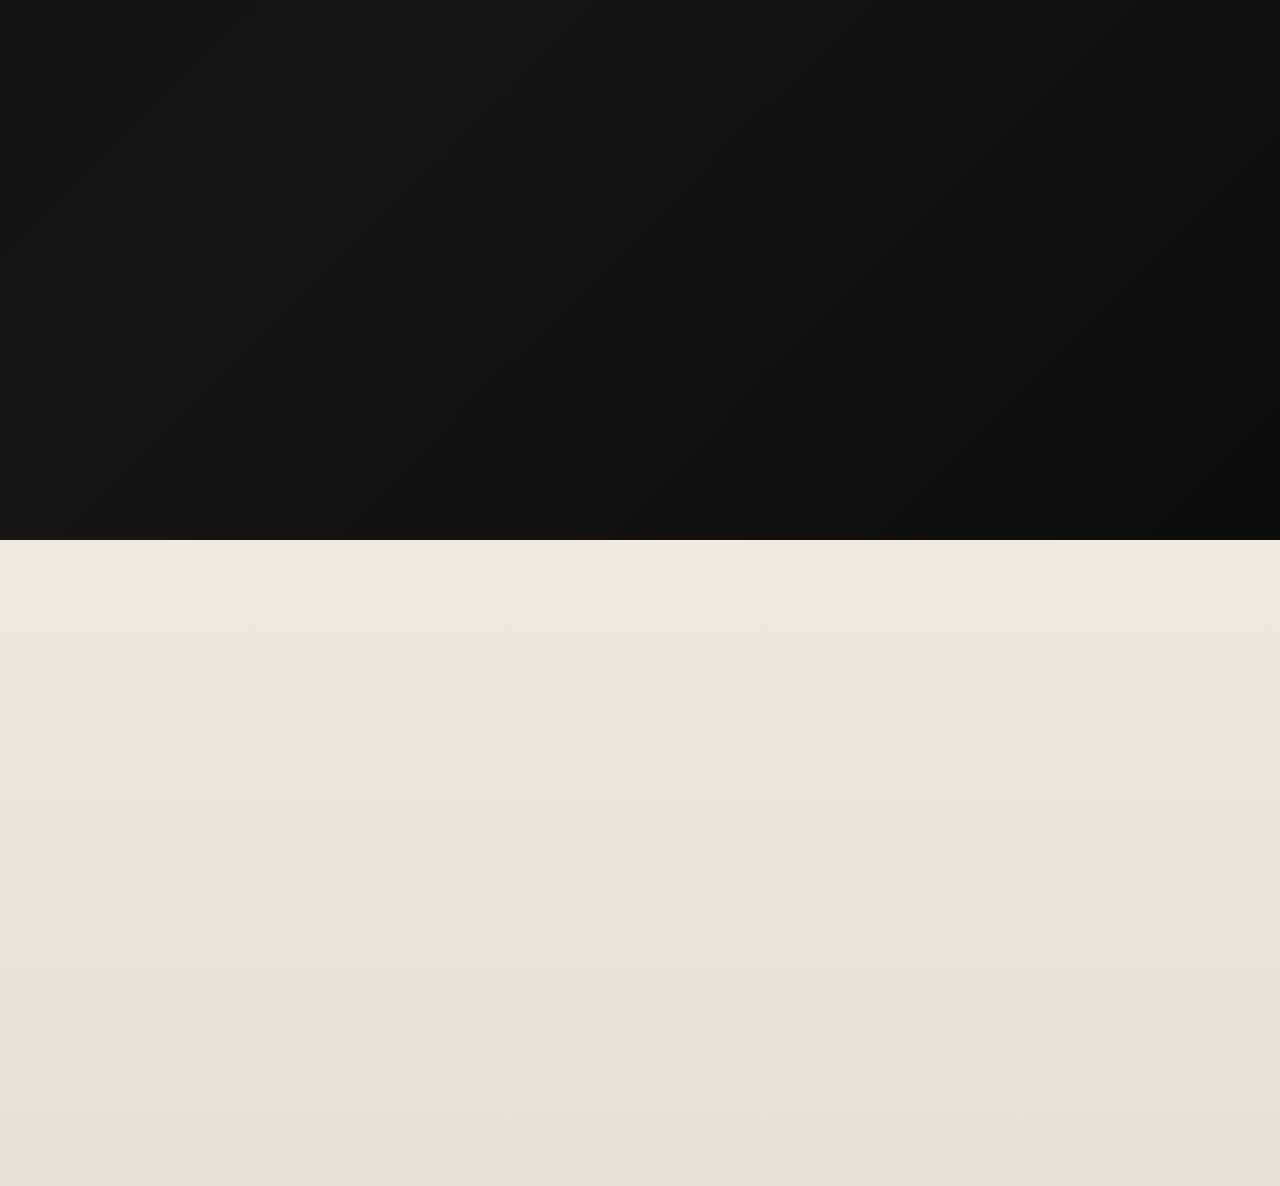
==== commit 0374807d: "Update primary page asset URLs" ====
--- a/index.html
+++ b/index.html
@@ -21,7 +21,7 @@
     {"@context":"https://schema.org","@type":"ProfessionalService","additionalType":"https://schema.org/Photographer","name":"TOKI SATSUEI Photography","description":"Small Quezon City photography team for cosplay, portraits, outdoor sessions, and event coverage.","url":"https://legioniz.github.io/toki-satsuei/","logo":"https://legioniz.github.io/toki-satsuei/assets/brand/Toki-Satsuei-Brushstroke-Emblem.png","image":"https://legioniz.github.io/toki-satsuei/assets/photography/behind-the-camera-1536.jpg","areaServed":{"@type":"City","name":"Quezon City","containedInPlace":{"@type":"Country","name":"Philippines"}},"address":{"@type":"PostalAddress","addressLocality":"Quezon City","addressCountry":"PH"},"sameAs":["https://www.facebook.com/tokisatsuiephotography/","https://www.instagram.com/tokisatsuiephotography/"]}
   </script>
   <title>TOKI SATSUEI — Capturing Moments, Preserving Memories</title>
-  <link rel="stylesheet" href="./toki-home.css">
+  <link rel="stylesheet" href="./assets/css/toki-home.css">
   <link rel="icon" href="./assets/brand/Toki-Satsuei-Brushstroke-Emblem.png" type="image/png">
   <link rel="preload" as="font" type="font/woff2" href="./assets/fonts/dm-sans-variable-normal.woff2" crossorigin>
   <link rel="preload" as="font" type="font/woff2" href="./assets/fonts/cormorant-garamond-variable-normal.woff2" crossorigin>
@@ -67,11 +67,11 @@
     .contact-panel--standalone .button-red{min-height:52px}
     @media(max-width:680px){.contact-panel--standalone{gap:24px}.contact-panel--standalone .contact-copy h2{font-size:clamp(48px,13vw,62px)}}
   </style>
-  <script src="./motion-system.js" defer></script>
-  <script src="./site.js" defer></script>
-  <script src="./equipment-viewer.js" defer></script>
-
-  <script src="./availability.js" defer></script>
+  <script src="./assets/js/motion-system.js" defer></script>
+  <script src="./assets/js/site.js" defer></script>
+  <script src="./assets/js/equipment-viewer.js" defer></script>
+
+  <script src="./assets/js/availability.js" defer></script>
 </head>
 <body class="home-page">
   
--- a/assets/css/toki-home.css
+++ b/assets/css/toki-home.css
@@ -0,0 +1,22 @@
+/* toki-home.css: generated by scripts/build-css.py from self-hosted-fonts.css, handwritten-font.css, styles.css, refinement.css, policies.css, availability.css, motion-system.css, cinematic.css, experience.css, fixes.css, design-system.css, pricing-calculator.css, orientation.css, global-motion.css, site-enhancements.css, motion-refinements.css, mobile-nav.css, equipment.css. */
+@font-face{font-family:"Cormorant Garamond";font-style:normal;font-weight:400 700;font-display:swap;src:url("./assets/fonts/cormorant-garamond-variable-normal.woff2") format("woff2")}@font-face{font-family:"Cormorant Garamond";font-style:italic;font-weight:400 600;font-display:swap;src:url("./assets/fonts/cormorant-garamond-variable-italic.woff2") format("woff2")}@font-face{font-family:"DM Sans";font-style:normal;font-weight:400 700;font-display:swap;src:url("./assets/fonts/dm-sans-variable-normal.woff2") format("woff2")}@font-face{font-family:"Space Mono";font-style:normal;font-weight:400;font-display:swap;src:url("./assets/fonts/space-mono-400-normal.woff2") format("woff2")}@font-face{font-family:"Space Mono";font-style:normal;font-weight:700;font-display:swap;src:url("./assets/fonts/space-mono-700-normal.woff2") format("woff2")}
+@font-face{font-family:"Caveat";font-style:normal;font-weight:400 700;font-display:swap;src:url("./assets/fonts/caveat-variable-normal.woff2") format("woff2")}
+:root{--ink:#101010;--ink-2:#171717;--paper:#f2f0eb;--paper-2:#e7e3dc;--muted:#9b9892;--line:rgba(255,255,255,.16);--dark-line:rgba(16,16,16,.16);--red:#a91f2c;--red-bright:#c32a39;--serif:"Cormorant Garamond",Georgia,serif;--sans:"DM Sans",Arial,sans-serif;--wrap:min(1220px,calc(100% - 64px))}*{box-sizing:border-box}html{scroll-behavior:smooth;scroll-padding-top:90px}body{margin:0;background:var(--paper);color:var(--ink);font-family:var(--sans);font-size:14px;line-height:1.65}a{color:inherit;text-decoration:none}button,input,select,textarea{font:inherit}button{color:inherit}.section-wrap{width:var(--wrap);margin-inline:auto}.announcement{height:30px;display:flex;align-items:center;justify-content:center;gap:10px;background:#090909;color:#b6b2ad;font-size:12px;letter-spacing:.18em;text-align:center;padding:0 16px}.red-dot{width:6px;height:6px;border-radius:50%;background:var(--red-bright);box-shadow:0 0 12px #c32a3966}.announce-divider{color:var(--red)}.site-header{height:84px;padding:0 max(32px,calc((100% - 1220px)/2));display:flex;align-items:center;justify-content:space-between;background:#101010;color:#f5f2ec;border-bottom:1px solid var(--line);position:fixed;top:0;left:0;right:0;width:100%;z-index:1000}.brand{display:flex;align-items:center;gap:0;min-width:0}.brand-mark{display:block;width:72px;height:72px;object-fit:cover;object-position:center;border-radius:50%;flex:0 0 auto}.brand-copy{display:none}.primary-nav{display:flex;align-items:center;gap:36px;font-size:11px;letter-spacing:.08em;color:#c7c2ba}.primary-nav a{transition:color 0.136s}.primary-nav a:hover{color:#fff}.primary-nav .nav-contact{padding:10px 14px;border:1px solid #6d6660;color:#f6f3ee}.nav-contact span{color:#de5963;margin-left:12px}.menu-toggle{display:none}.hero{display:grid;grid-template-columns:.9fr 1.1fr;gap:7%;padding-top:95px;padding-bottom:36px;min-height:625px;position:relative}.hero-copy{padding-top:30px;position:relative;z-index:2}.eyebrow{font-size:12px;letter-spacing:.2em;font-weight:700;color:#5e5a54;margin:0 0 25px;display:flex;gap:13px;align-items:center}.eyebrow span{color:var(--red);font-size:12px}.hero h1,.section-heading h2,.about-copy h2,:is(.contact-copy h1,.contact-copy h2){font:500 clamp(54px,6.2vw,88px)/.91 var(--serif);letter-spacing:-.045em;margin:0;color:var(--ink)}.hero h1 em,.section-heading h2 em,.intro-statement em,.about-copy h2 em,:is(.contact-copy h1,.contact-copy h2) em{font-weight:500;color:var(--red);font-style:italic}.hero-lead{max-width:395px;color:#625f5a;font-size:14px;line-height:1.95;margin:30px 0 26px}.hero-actions{display:flex;align-items:center;gap:24px;flex-wrap:wrap}.button{min-height:48px;display:inline-flex;align-items:center;justify-content:space-between;gap:28px;padding:0 18px;font-size:12px;font-weight:700;letter-spacing:.1em;text-transform:uppercase;border:1px solid transparent;cursor:pointer;transition:transform 0.136s,background 0.136s}.button:hover{transform:translateY(-2px)}.button span{font-size:16px}.button-light{background:#111;color:#f6f2eb}.button-light:hover{background:#282525}.text-link{font-size:12px;font-weight:700;letter-spacing:.1em;text-transform:uppercase;border-bottom:1px solid #9d9690;padding:7px 0}.text-link span{color:var(--red);padding-left:9px}.hero-footnote{position:absolute;bottom:52px;left:0;font-size:11px;letter-spacing:.2em;color:#7c776f;display:flex;align-items:center;gap:12px}.line{width:36px;height:1px;background:var(--red)}.hero-art{min-height:440px;position:relative;background:#151515;overflow:hidden}.hero-photo{position:absolute;inset:0;filter:grayscale(.55) contrast(1.1);opacity:.84}.hero-art:after{content:"";position:absolute;inset:0;background:linear-gradient(180deg,transparent 44%,rgba(0,0,0,.75)),linear-gradient(90deg,rgba(0,0,0,.15),transparent 50%)}.hero-frame{position:absolute;z-index:2;pointer-events:none;border:1px solid rgba(255,255,255,.5)}.frame-one{inset:22px 22px 22px 22px}.frame-two{inset:34px 34px 34px 34px;border-color:rgba(255,255,255,.16)}.hero-stamp{position:absolute;z-index:3;right:46px;top:45px;display:flex;flex-direction:column;color:#f5f2ec;font:500 22px var(--serif);line-height:1.25;writing-mode:vertical-rl;letter-spacing:.14em}.hero-index{position:absolute;z-index:3;bottom:45px;left:45px;right:45px;display:flex;justify-content:space-between;color:#eae5dd;font-size:11px;letter-spacing:.2em}.hero-bottom-rule{grid-column:1/-1;border-top:1px solid var(--dark-line);padding-top:14px;display:flex;justify-content:space-between;font-size:11px;letter-spacing:.17em;color:#8a847c}.intro-band{background:#e5e1d9;border-top:1px solid #d4d0c9;border-bottom:1px solid #d4d0c9}.intro-inner{padding:78px 0 82px;display:grid;grid-template-columns:1fr 1.65fr;column-gap:7%;align-items:start}.intro-inner .eyebrow{margin-top:8px}.intro-statement{font:500 clamp(38px,4.2vw,58px)/1.03 var(--serif);letter-spacing:-.035em;margin:0;max-width:720px}.intro-note{grid-column:2;margin:25px 0 0;color:#5f5a55;font-size:12px;letter-spacing:.025em}.work-section{padding-top:106px;padding-bottom:110px}.section-heading{display:flex;justify-content:space-between;align-items:end;gap:40px;margin-bottom:42px}.section-heading h2{font-size:clamp(46px,5vw,68px)}.section-heading .eyebrow{margin-bottom:17px}.section-aside{max-width:330px;margin:0 0 5px;color:#5e5a54;font-size:12px;line-height:1.85}.work-filters{display:flex;gap:25px;border-bottom:1px solid var(--dark-line);margin-bottom:24px}.filter-button{background:none;border:0;border-bottom:2px solid transparent;padding:0 0 13px;color:#5f5a54;cursor:pointer;font-size:12px;letter-spacing:.1em;text-transform:uppercase}.filter-button span{color:var(--red);padding-left:8px}.filter-button.is-active{border-color:var(--red);color:var(--ink)}.gallery-grid{display:grid;grid-template-columns:1.2fr .8fr .8fr;grid-template-rows:270px 220px;gap:14px}.gallery-card{display:flex;flex-direction:column;text-align:left;border:0;padding:0;background:#e8e4dd;min-width:0;cursor:pointer;overflow:hidden}.gallery-card-large{grid-row:span 2}.gallery-card-portrait{grid-column:2/4;display:grid;grid-template-columns:.85fr 1.15fr;grid-template-rows:1fr}.gallery-card[hidden]{display:none}.gallery-image{display:block;flex:1;min-height:0;overflow:hidden;background:#2a2927}.gallery-image img{width:100%;height:100%;object-fit:cover;display:block;filter:saturate(.83);transition:transform 0.408s cubic-bezier(.2,.6,.2,1),filter 0.204s}.gallery-card:hover .gallery-image img{transform:none;filter:saturate(1)}.gallery-meta{display:flex;justify-content:space-between;align-items:center;padding:13px 15px;color:#2c2925;gap:12px}.gallery-meta small{display:block;color:#605a54;font-size:11px;letter-spacing:.15em;margin-bottom:3px}.gallery-meta strong{display:block;font:600 19px var(--serif)}.gallery-meta i{font-style:normal;color:var(--red);font-size:18px}.gallery-card-portrait .gallery-image{grid-row:1}.gallery-card-portrait .gallery-meta{grid-row:1;grid-column:2;align-self:end;padding:0 26px 27px;flex-direction:row}.gallery-footnote{display:flex;align-items:center;gap:10px;margin:23px 0 0;color:#5e5a55;font-size:11px;letter-spacing:.16em}.red-square{display:block;width:7px;height:7px;background:var(--red)}.services-section{background:#111;color:#f1eee8;padding:100px 0 105px}.section-heading-inverse h2{color:#f4f0e8}.section-heading-inverse .section-aside{color:#aaa49b}.section-heading-inverse .eyebrow{color:#aaa49b}.service-list{border-top:1px solid var(--line)}.service-row{display:grid;grid-template-columns:70px 1fr 38px;gap:22px;align-items:center;padding:24px 5px;border-bottom:1px solid var(--line);transition:padding 0.136s}.service-row:hover{padding-inline:14px}.service-number{font:italic 17px var(--serif);color:#a92b35}.service-row h3{font:500 clamp(24px,3vw,35px) var(--serif);margin:0 0 3px}.service-row p{margin:0;color:#98928a;font-size:11px}.service-arrow{color:#d23b48;font-size:21px;text-align:right}.sessions-section{padding-top:105px;padding-bottom:100px}.package-grid{display:grid;grid-template-columns:repeat(4,1fr);border:1px solid var(--dark-line)}.package-card{padding:22px 20px 19px;min-width:0;position:relative;border-right:1px solid var(--dark-line);display:flex;flex-direction:column;min-height:330px}.package-card:last-child{border-right:0}.package-featured{background:#e9e4dc}.package-top{display:flex;justify-content:space-between;gap:8px;color:#5e5953;font-size:11px;letter-spacing:.12em;border-bottom:1px solid var(--dark-line);padding-bottom:13px}.package-card h3{font:600 23px/1.1 var(--serif);margin:22px 0 6px;min-height:48px}.package-price{font:500 40px/1 var(--serif);margin:0 0 15px;color:var(--red)}.package-card ul{list-style:none;padding:14px 0 18px;margin:0;border-top:1px solid var(--dark-line);flex:1}.package-card li{font-size:12px;line-height:1.7;color:#5e5a53;padding:4px 0 4px 15px;position:relative}.package-card li:before{content:"";width:5px;height:5px;background:var(--red);position:absolute;left:0;top:11px}.package-link{font-size:12px;letter-spacing:.08em;text-transform:uppercase;font-weight:700;padding-top:13px;border-top:1px solid var(--dark-line);display:flex;justify-content:space-between}.package-link span{color:var(--red);font-size:14px}.package-ribbon{font-size:11px;font-weight:700;letter-spacing:.16em;color:var(--red);margin-top:14px}.package-featured h3{margin-top:7px}.session-notes{display:grid;grid-template-columns:repeat(3,1fr);border:1px solid var(--dark-line);border-top:0}.session-notes>div{padding:19px 22px;border-right:1px solid var(--dark-line)}.session-notes>div:last-child{border-right:0}.session-notes small{font-size:11px;letter-spacing:.16em;font-weight:700;color:var(--red)}.session-notes p{font-size:12px;line-height:1.9;color:#625d57;margin:7px 0 0}.session-notes b{font-weight:700;color:#222}.price-note{font-size:12px;color:#5f5a54;margin:13px 0 0}.about-section{background:#e6e2da;padding:95px 0;border-block:1px solid #d6d0c7}.about-grid{display:grid;grid-template-columns:1fr 1fr;gap:9%;align-items:center}.about-visual{position:relative;background:#171717;padding:15px;min-height:450px}.about-visual img{width:100%;height:420px;object-fit:cover;display:block;filter:saturate(.68)}.about-caption{position:absolute;left:27px;bottom:28px;background:#111;color:#eee9e1;padding:8px 12px;font-size:11px;letter-spacing:.15em}.about-copy h2{font-size:clamp(48px,5.1vw,68px);margin-bottom:26px}.about-copy>p:not(.eyebrow){font-size:12px;line-height:1.95;color:#605a53;max-width:465px}.about-signature{display:flex;align-items:center;gap:13px;margin-top:33px;padding-top:23px;border-top:1px solid var(--dark-line)}.signature-mark{width:44px;height:44px;border:1px solid #a49b91;color:var(--red);display:grid;place-items:center;font:500 24px var(--serif)}.about-signature strong{display:block;font:600 15px var(--serif);letter-spacing:.15em}.about-signature small{font-size:12px;color:#605a54;letter-spacing:.06em}.contact-section{padding-top:100px;padding-bottom:100px}.contact-panel{display:grid;grid-template-columns:.9fr 1.1fr;background:#131313;color:#f3efe8;padding:clamp(28px,5vw,66px);gap:8%}:is(.contact-copy h1,.contact-copy h2){color:#f3efe8;font-size:clamp(54px,5.6vw,74px)}.contact-copy>p:not(.eyebrow){max-width:350px;color:#a9a39b;font-size:12px;line-height:1.9;margin:26px 0}.button-red{background:var(--red);color:#fff}.button-red:hover{background:#c32d3b}.contact-small{font-size:12px!important;color:#77716b!important;margin-top:14px!important}.inquiry-form{display:flex;flex-direction:column;gap:14px}.inquiry-form label{display:flex;flex-direction:column;gap:6px;font-size:12px;letter-spacing:.12em;color:#bbb4ab;text-transform:uppercase}.inquiry-form input,.inquiry-form select,.inquiry-form textarea{width:100%;border:1px solid #47423d;background:#1a1a1a;color:#f0ece5;padding:12px;font-size:11px;letter-spacing:0;text-transform:none;outline:none;border-radius:0}.inquiry-form input:focus,.inquiry-form select:focus,.inquiry-form textarea:focus{border-color:#bd3945}.inquiry-form input::placeholder,.inquiry-form textarea::placeholder{color:#77716b}.inquiry-form select{color:#d6d0c7}.form-split{display:grid;grid-template-columns:1.2fr .8fr;gap:12px}.form-submit{width:100%;margin-top:4px}.form-status{font-size:12px;color:#928b83;margin:0}.site-footer{background:#090909;color:#e9e4dc;padding:36px 0 18px}.footer-main{display:flex;justify-content:space-between;align-items:center;padding-bottom:30px;border-bottom:1px solid #34302c}.footer-brand{display:inline-flex;align-items:center;max-width:100%}.footer-brand img{display:block;width:72px;height:72px;object-fit:contain}.footer-main>p{font-size:11px;letter-spacing:.18em;line-height:1.9;color:#9c958c;margin:0}.back-top{font-size:11px;letter-spacing:.18em;color:#a39c93}.footer-bottom{display:flex;justify-content:space-between;gap:16px;padding-top:18px;color:#6c665e;font-size:11px;letter-spacing:.12em}.lightbox{border:0;padding:20px;background:#101010;color:#f1ede6;max-width:min(92vw,1100px);max-height:92vh;width:auto;box-shadow:0 20px 80px #0008}.lightbox::backdrop{background:#060606e8}.lightbox-image{display:block;max-width:calc(92vw - 40px);max-height:74vh;object-fit:contain}.lightbox-close{position:absolute;top:8px;right:10px;border:0;background:transparent;color:#fff;font-size:28px;cursor:pointer}.lightbox-caption{display:flex;justify-content:space-between;gap:20px;align-items:center;padding-top:14px}.lightbox-caption strong{font:500 22px var(--serif)}.lightbox-caption span{font-size:12px;color:#aaa197}@media(max-width:960px){:root{--wrap:min(100% - 48px,760px)}.site-header{padding-inline:24px}.primary-nav{gap:20px}.hero{grid-template-columns:1fr 1fr;gap:4%;padding-top:65px;min-height:560px}.hero h1{font-size:clamp(50px,7vw,72px)}.hero-art{min-height:390px}.package-grid{grid-template-columns:repeat(2,1fr)}.package-card:nth-child(2){border-right:0}.package-card:nth-child(-n+2){border-bottom:1px solid var(--dark-line)}.package-card{min-height:315px}.gallery-grid{grid-template-columns:1fr 1fr;grid-template-rows:260px 230px 220px}.gallery-card-large{grid-row:span 2}.gallery-card-portrait{grid-column:1/-1}.gallery-card-portrait .gallery-image{grid-column:1}.gallery-card-portrait .gallery-meta{grid-column:2}.contact-panel{gap:5%}}@media(max-width:680px){:root{--wrap:calc(100% - 36px)}.announcement{font-size:11px;letter-spacing:.1em}.site-header{height:70px;padding-inline:18px}.brand-mark{width:60px;height:60px}.brand-copy strong{font-size:14px}.primary-nav{display:none;position:absolute;left:0;right:0;top:70px;background:#101010;padding:18px 20px 22px;border-bottom:1px solid var(--line);flex-direction:column;align-items:stretch;gap:0}.primary-nav.is-open{display:flex}.primary-nav a{padding:12px 3px;border-bottom:1px solid #ffffff14}.primary-nav .nav-contact{margin-top:12px;padding:12px}.menu-toggle{display:flex;width:38px;height:38px;border:1px solid #57514b;background:transparent;flex-direction:column;align-items:center;justify-content:center;gap:6px}.menu-toggle span{width:15px;height:1px;background:#eee}.hero{grid-template-columns:1fr;padding-top:49px;gap:35px}.hero-copy{padding-top:0}.hero h1{font-size:clamp(54px,14vw,75px)}.hero-lead{font-size:13px;margin:22px 0}.hero-footnote{position:static;margin-top:36px}.hero-art{min-height:320px}.hero-bottom-rule{padding-top:12px;font-size:11px;gap:12px}.intro-inner{padding:55px 0;grid-template-columns:1fr;gap:20px}.intro-inner .eyebrow{margin:0}.intro-statement{font-size:42px}.intro-note{grid-column:1;margin-top:0}.work-section,.sessions-section{padding-block:70px}.section-heading{display:block;margin-bottom:30px}.section-heading h2{font-size:50px}.section-aside{margin-top:17px;font-size:11px}.work-filters{gap:18px;overflow-x:auto}.filter-button{white-space:nowrap;font-size:12px}.gallery-grid{grid-template-columns:1fr 1fr;grid-template-rows:260px 190px 220px;gap:9px}.gallery-card-large{grid-column:1/-1;grid-row:auto}.gallery-card-portrait{grid-column:1/-1;grid-template-columns:1fr;grid-template-rows:1fr auto}.gallery-card-portrait .gallery-image{grid-column:1;grid-row:1}.gallery-card-portrait .gallery-meta{grid-column:1;grid-row:2;padding:12px 13px}.gallery-meta{padding:10px 11px}.gallery-meta strong{font-size:17px}.gallery-meta small{font-size:11px}.gallery-footnote{font-size:11px;line-height:1.8}.services-section{padding:70px 0}.service-row{grid-template-columns:34px 1fr 20px;gap:10px;padding:20px 0}.service-number{font-size:14px}.service-row h3{font-size:23px}.service-row p{font-size:12px;max-width:270px}.service-arrow{font-size:17px}.package-grid{grid-template-columns:1fr 1fr}.package-card{padding:17px 13px;min-height:310px}.package-card h3{font-size:21px}.package-price{font-size:35px}.package-card li{font-size:12px}.package-top{font-size:11px}.package-link{font-size:11px;line-height:1.6}.session-notes{grid-template-columns:1fr}.session-notes>div{border-right:0;border-bottom:1px solid var(--dark-line);padding:15px 17px}.session-notes>div:last-child{border-bottom:0}.about-section{padding:65px 0}.about-grid{grid-template-columns:1fr;gap:35px}.about-visual{min-height:320px}.about-visual img{height:290px}.about-caption{font-size:11px;left:23px;bottom:22px}.about-copy h2{font-size:52px}.contact-section{padding-block:65px}.contact-panel{grid-template-columns:1fr;padding:27px 20px;gap:38px}:is(.contact-copy h1,.contact-copy h2){font-size:57px}.form-split{grid-template-columns:1fr}.footer-main{align-items:flex-start;flex-wrap:wrap;gap:24px}.footer-brand{font-size:22px}.footer-main>p{margin-left:auto}.back-top{width:100%}.footer-bottom{flex-direction:column;gap:8px}.lightbox{padding:12px}.lightbox-image{max-width:calc(92vw - 24px)}.lightbox-caption{display:block}.lightbox-caption span{display:block;margin-top:4px}}@media(prefers-reduced-motion:reduce){html{scroll-behavior:auto}*,*:before,*:after{transition-duration:.01ms!important;animation-duration:.01ms!important;animation-iteration-count:1!important}}@view-transition{navigation:auto}.page-progress{position:fixed;z-index:40;inset:0 0 auto;height:2px;pointer-events:none}.page-progress span{display:block;width:100%;height:100%;background:var(--red-bright);transform:scaleX(0);transform-origin:left}.site-header{transition:all 0.19s}.site-header.is-auto-hidden{transform:translateY(-100%);pointer-events:none}.site-header.is-scrolled{height:72px;background:rgba(16,16,16,.96);box-shadow:0 12px 32px #0002}.section-heading>div:first-child:after{content:"";display:block;width:42px;height:2px;margin-top:18px;background:var(--red)}html.motion-ready [data-reveal]{opacity:0;transform:translateY(18px);transition:opacity 0.462s,transform 0.462s cubic-bezier(.2,.7,.2,1);transition-delay:calc(var(--reveal-delay,0)*80ms)}html.motion-ready [data-reveal="left"]{transform:translateX(-20px)}html.motion-ready [data-reveal="right"]{transform:translateX(20px)}html.motion-ready [data-reveal].is-visible{opacity:1;transform:none}html.motion-ready [data-reveal][data-reveal-delay="1"]{--reveal-delay:1}html.motion-ready [data-reveal][data-reveal-delay="2"]{--reveal-delay:2}.gallery-grid [data-reveal]:nth-child(2){--reveal-delay:1}.gallery-grid [data-reveal]:nth-child(3){--reveal-delay:2}.gallery-grid [data-reveal]:nth-child(4){--reveal-delay:3}.gallery-card{transition:transform 0.19s,box-shadow 0.19s}.gallery-card:hover{transform:translateY(-4px);box-shadow:0 16px 30px #1b16120f}.back-to-top{position:fixed;z-index:18;right:26px;bottom:24px;width:42px;height:42px;border:1px solid #71675e;background:#111;color:#f5f1e9;font:20px var(--serif);opacity:0;visibility:hidden;transform:translateY(8px);transition:opacity 0.15s,transform 0.15s,visibility 0.15s,background 0.15s;cursor:pointer}.back-to-top.is-visible{opacity:1;visibility:visible;transform:none}.back-to-top:hover{background:var(--red);border-color:var(--red)}@media(max-width:680px){.site-header.is-scrolled{height:66px}.back-to-top{right:15px;bottom:15px;width:38px;height:38px}}@media(prefers-reduced-motion:reduce){.site-header,.gallery-card,.back-to-top{transition:none!important;animation:none!important}html.motion-ready [data-reveal]{opacity:1;transform:none}}.site-header,.site-header>*,.primary-nav,.primary-nav a,.section-wrap,.section-heading,.hero-copy,.contact-panel,.contact-copy,.inquiry-form,.form-split,.package-grid,.package-card,.service-row,.about-grid,.footer-main,.footer-socials,.footer-bottom,.gallery-card{min-width:0}img,video,svg,canvas{max-width:100%}.footer-main{flex-wrap:wrap;gap:18px 28px}.footer-socials{display:flex;align-items:center;justify-content:flex-start;gap:12px 18px;flex-wrap:wrap;min-width:0}.footer-socials .back-top{width:auto;white-space:nowrap}.footer-bottom{flex-wrap:wrap;align-items:flex-start}.footer-bottom>*{min-width:0;max-width:100%;overflow-wrap:anywhere}.contact-panel>*{min-width:0}.package-card>*{min-width:0;max-width:100%}.package-card h3,.package-card li,.package-top span,.service-row h3,.service-row p,.contact-copy p,.inquiry-form label{overflow-wrap:anywhere}.form-split>*{min-width:0}.gallery-meta,.gallery-meta>span{min-width:0}@media (min-width:681px) and (max-width:820px){.site-header{height:76px;padding-inline:24px}.primary-nav{display:none;position:absolute;left:0;right:0;top:76px;padding:16px 24px 20px;background:#101010;border-bottom:1px solid var(--line);flex-direction:column;align-items:stretch;gap:0}.primary-nav.is-open{display:flex}.primary-nav a{padding:12px 3px;border-bottom:1px solid #ffffff14}.primary-nav .nav-contact{margin-top:10px;padding:12px}.menu-toggle{display:flex;width:38px;height:38px;border:1px solid #57514b;background:transparent;flex-direction:column;align-items:center;justify-content:center;gap:6px}.menu-toggle span{width:15px;height:1px;background:#eee}.contact-panel{grid-template-columns:minmax(0,1fr);gap:30px}}@media (max-width:460px){.package-grid{grid-template-columns:minmax(0,1fr)}.package-card{min-height:0;padding:20px 18px}.package-card h3{min-height:0}.package-card:nth-child(2){border-right:1px solid var(--dark-line)}.package-card:nth-child(-n+3){border-bottom:1px solid var(--dark-line)}.package-card:last-child{border-bottom:0}.footer-main{gap:18px}.footer-socials{flex-basis:100%}}@media(max-width:680px){html.motion-ready [data-reveal="left"],html.motion-ready [data-reveal="right"]{transform:translateY(18px)}}.hero-opening .hero-photo{translate:var(--hero-pan-x,0px) var(--hero-pan-y,0px);transition:translate 0.15s cubic-bezier(.2,.7,.2,1)}.primary-nav a[aria-current="location"]{color:#fff;position:relative}.primary-nav a[aria-current="location"]:after{content:"";position:absolute;left:0;right:0;bottom:-8px;height:1px;background:var(--red-bright);transform-origin:left;animation:nav-marker-in 0.17s ease both}@keyframes nav-marker-in{from{transform:scaleX(.15);opacity:.3}to{transform:scaleX(1);opacity:1}}.section-heading,.contact-panel,.package-card{container-type:inline-size}.package-card h3{overflow-wrap:anywhere}@container (max-width:250px){.package-card h3{font-size:clamp(18px,9cqi,22px)}.package-price{font-size:34px}}.filter-button,.menu-toggle,.lightbox-nav,.lightbox-close,.album-dialog-close,.rail-button{touch-action:manipulation}.filter-button:focus-visible,.menu-toggle:focus-visible,.lightbox-nav:focus-visible,.lightbox-close:focus-visible,.package-link:focus-visible,.text-link:focus-visible,.button:focus-visible{outline:2px solid var(--red-bright);outline-offset:4px}.lightbox{width:min(1100px,calc(100vw - 28px));max-width:1100px;max-height:92vh;max-height:92dvh;position:relative;overflow:hidden;overscroll-behavior:contain}.lightbox-image{max-width:calc(92vw - 48px);max-height:min(74vh,74dvh);margin-inline:auto}.lightbox-close{z-index:4}.lightbox-nav{position:absolute;z-index:3;top:44%;display:grid;place-items:center;width:42px;height:48px;border:1px solid #77716b88;background:#090909a8;color:#fff;font-size:22px;cursor:pointer;transition:background 0.136s,border-color 0.136s,opacity 0.136s}.lightbox-nav:hover:not(:disabled){background:var(--red);border-color:var(--red)}.lightbox-nav:disabled{opacity:.25;cursor:default}.lightbox-prev{left:8px}.lightbox-next{right:8px}.lightbox-caption{min-width:0;flex-wrap:wrap;padding-inline:42px 8px}.lightbox-caption strong,.lightbox-caption span{min-width:0;overflow-wrap:anywhere}.lightbox-position{margin-left:auto;color:#a39b91;font:12px var(--sans);letter-spacing:.14em;white-space:nowrap}.inquiry-form.is-prefilled{animation:form-prefill-flash 0.578s ease}@keyframes form-prefill-flash{0%,100%{box-shadow:none}35%{box-shadow:0 0 0 3px #c32a3933}}@media(max-width:960px){.hero-opening .hero-copy{max-width:620px}.hero-opening .hero-bottom-rule span:last-child{text-align:right}.section-heading{align-items:flex-start}}@media(max-width:820px){.section-heading{gap:22px}.section-heading .section-aside{max-width:40ch}}@media(max-width:680px){html{scroll-padding-top:76px}.announcement{height:auto;min-height:30px;padding-block:7px;line-height:1.5}.site-header{position:fixed;top:0;left:0;right:0;width:100%;z-index:1000}.primary-nav a{min-height:44px;display:flex;align-items:center}.work-filters{gap:18px;overflow-x:auto;overscroll-behavior-inline:contain;scrollbar-width:thin;padding-top:3px}.filter-button{min-height:44px;flex:0 0 auto}.lightbox{padding:14px 8px 12px}.lightbox-image{max-width:calc(92vw - 16px);max-height:66vh;max-height:66dvh}.lightbox-nav{top:auto;bottom:54px;width:38px;height:42px}.lightbox-prev{left:6px}.lightbox-next{right:6px}.lightbox-caption{display:flex;gap:6px 12px;padding:10px 46px 0 8px}.lightbox-caption strong{font-size:20px}.lightbox-position{margin-left:auto}}@media(max-width:460px){.contact-panel{padding-inline:clamp(17px,5vw,24px)}.footer-main{align-items:flex-start}}@media(pointer:coarse){.menu-toggle{width:44px;height:44px}.button,.filter-button,.package-link{min-height:44px}.lightbox-nav{width:46px;height:48px}.album-dialog-close,.rail-button{min-width:42px;min-height:42px}}@media(hover:hover) and (pointer:fine) and (prefers-reduced-motion:no-preference){.gallery-card{transition:transform 0.163s ease,box-shadow 0.163s ease}.gallery-card:hover{transform:translateY(-3px);box-shadow:0 14px 28px #1b16120d}.package-card{transition:background 0.17s ease,transform 0.17s ease}.package-card:hover{transform:translateY(-3px)}.album-card:hover .album-card-meta{color:var(--red)}}@media(prefers-reduced-motion:reduce){.hero-opening .hero-photo{translate:none!important;transition:none}.primary-nav a[aria-current="location"]:after{animation:none}.lightbox-nav,.inquiry-form{animation:none!important;transition:none!important}.package-card{transform:none!important}}.about-section{overflow-x:clip}:root{--brand-black:#000}.announcement,.site-header,.primary-nav{background-color:var(--brand-black)}.site-header,.site-header.is-scrolled{background-color:var(--brand-black)}.site-header{border-bottom-color:rgba(255,255,255,.14)}@media(max-width:820px){.primary-nav{background-color:var(--brand-black)}}.booking-consent{display:grid !important;grid-template-columns:18px minmax(0,1fr);align-items:start;gap:10px !important;padding:13px;border:1px solid #47423d;background:#191919;color:#c7c0b7 !important;font-size:12px !important;line-height:1.7;letter-spacing:.015em !important;text-transform:none !important}.booking-consent input[type="checkbox"]{width:17px !important;height:17px;margin:1px 0 0;padding:0;accent-color:#bd3945}.booking-honeypot{position:absolute !important;left:-10000px !important;top:auto !important;width:1px !important;height:1px !important;overflow:hidden !important;opacity:0 !important;pointer-events:none !important}.inquiry-form .form-submit:disabled{opacity:.58;cursor:wait}.inquiry-form .form-status{line-height:1.8;overflow-wrap:anywhere}.inquiry-form.is-success .form-status{color:#e2c6a1}.inquiry-form.is-warning .form-status{color:#e98c89}.inquiry-form.is-submitting{opacity:.96}
+:root{--ink:#171615;--ink-2:#211e1c;--paper:#f4f1eb;--paper-2:#ebe6dd;--paper-3:#e2dbd0;--muted:#81796f;--line:rgba(255,255,255,.15);--dark-line:rgba(35,29,25,.16);--red:#962a34;--red-bright:#bd3e4a;--brand-black:#000;--wrap:min(1240px,calc(100% - clamp(36px,7.8vw,124px)));--ease-editorial:cubic-bezier(.2,.7,.2,1);--shadow-editorial:0 24px 64px rgba(28,22,18,.12);color-scheme:light}html{scroll-padding-top:104px;background:var(--paper)}body{background:var(--paper);color:var(--ink);font-family:var(--sans);letter-spacing:-.008em;text-rendering:optimizeLegibility;-webkit-font-smoothing:antialiased}::selection{background:rgba(150,42,52,.18);color:var(--ink)}.section-wrap{width:var(--wrap);max-width:1240px}img,video{max-width:100%}a,button,input,select,textarea{-webkit-tap-highlight-color:transparent}:where(a,button,input,select,textarea,[tabindex]):focus-visible{outline:2px solid var(--red-bright);outline-offset:4px}.announcement{min-height:30px;height:auto;padding-block:7px;background:#000;color:#bdb6ad;font-size:11px;letter-spacing:.2em}.site-header{min-height:82px;height:82px;padding-inline:max(18px,calc((100% - 1240px)/2));background:#000;border-bottom:1px solid rgba(255,255,255,.14);transition:height 0.204s var(--ease-editorial),transform 0.204s var(--ease-editorial),box-shadow 0.204s var(--ease-editorial)}.site-header.is-scrolled{height:72px;box-shadow:0 14px 34px rgba(0,0,0,.2)}.brand{min-width:72px;display:inline-flex;align-items:center}.brand-mark{width:72px;height:72px;border-radius:50%;object-fit:cover;border:1px solid rgba(244,241,234,.22);background-color:#000;box-shadow:0 0 0 1px rgba(0,0,0,.7),0 2px 10px rgba(0,0,0,.4);transition:transform 0.238s var(--motion-ease,cubic-bezier(0.16,1,0.3,1)),border-color 0.238s var(--motion-ease,cubic-bezier(0.16,1,0.3,1)),box-shadow 0.238s var(--motion-ease,cubic-bezier(0.16,1,0.3,1))}.brand:hover .brand-mark,.brand:focus-visible .brand-mark{border-color:rgba(163,31,45,.75);box-shadow:0 0 16px rgba(163,31,45,.32);transform:scale(1.03)}.primary-nav{gap:clamp(13px,1.75vw,26px);color:#d0c9c1;font-size:12px;letter-spacing:.1em}.primary-nav a:not(.nav-contact){position:relative;padding-block:8px}.primary-nav a:not(.nav-contact)::after{content:"";position:absolute;left:0;right:100%;bottom:1px;height:1px;background:var(--red-bright);transition:right 0.17s var(--ease-editorial)}.primary-nav a:not(.nav-contact):hover::after,.primary-nav a[aria-current="location"]::after,.primary-nav .is-current::after{right:0}.primary-nav .nav-contact{padding:11px 15px;border-color:rgba(255,255,255,.34);color:#f4f1eb;transition:background 0.136s,border-color 0.136s,color 0.136s}.primary-nav .nav-contact:hover{background:var(--paper);border-color:var(--paper);color:#111}.nav-contact span{color:#e16a73}.hero-opening{min-height:clamp(650px,calc(100svh - 82px),850px);padding-inline:max(24px,calc((100% - 1240px)/2));padding-block:clamp(72px,8vw,112px) 82px;background:#0b0a09}.hero-opening .hero-art{background:#151210}.hero-opening .hero-photo{object-position:70% 43%;filter:saturate(.82) contrast(1.08) brightness(.78);transform:scale(1.045)}.hero-opening .hero-art::after{background:linear-gradient(90deg,rgba(7,6,6,.97) 0%,rgba(7,6,6,.88) 28%,rgba(7,6,6,.52) 56%,rgba(7,6,6,.12) 100%),linear-gradient(0deg,rgba(7,6,6,.76) 0%,transparent 46%),radial-gradient(ellipse at 78% 38%,rgba(143,43,52,.14),transparent 44%)}.hero-opening .hero-copy{width:min(640px,56%)}.hero-opening .eyebrow{color:#d0c7bc;letter-spacing:.23em}.hero-opening h1{max-width:700px;color:#f5f0e8;font-size:clamp(66px,7.8vw,108px);line-height:.88;letter-spacing:-.062em;text-wrap:balance}.hero-opening h1 em{color:#d66a73}.hero-opening .hero-lead{max-width:430px;color:#d1c8bd;font-size:13px;line-height:1.95}.hero-opening .button-light{min-height:50px;padding-inline:19px;background:#f2eee7;border-color:#f2eee7;color:#151311}.hero-opening .button-light:hover{background:#fff;border-color:#fff}.hero-opening .text-link{color:#f0eae2;border-color:rgba(240,234,226,.5)}.hero-opening .hero-footnote{color:#c5bcb1;letter-spacing:.22em}.hero-opening .hero-frame{border:7px solid #f0ece4;box-shadow:0 22px 58px rgba(0,0,0,.48);background-color:#211d1a}.hero-opening .frame-one{right:6.5%;bottom:14%}.hero-opening .frame-two{right:18.5%;bottom:26%;border-color:#e2dbd0}.hero-opening .hero-stamp{color:rgba(245,240,232,.9)}.hero-opening .hero-index{color:#e7dfd5}.hero-opening .hero-bottom-rule{border-color:rgba(255,255,255,.22);color:#d4cbc0;letter-spacing:.2em}.hero-opening .hero-bottom-rule span:last-child{text-align:right}.intro-band{background:linear-gradient(120deg,#e9e3d9 0%,#f0ece4 52%,#e5ded3 100%);border-block:1px solid #d5ccc0}.intro-inner{padding-block:clamp(68px,7.5vw,104px);grid-template-columns:minmax(180px,.82fr) minmax(0,1.65fr);column-gap:clamp(38px,7vw,100px)}.intro-inner .eyebrow{margin-top:9px}.intro-statement{max-width:760px;font-size:clamp(40px,4.3vw,61px);line-height:1.02;letter-spacing:-.045em;text-wrap:pretty}.intro-statement em{color:var(--red)}.intro-note{max-width:460px;margin-top:22px;color:#615951;line-height:1.8}.eyebrow{color:#615a53;font-size:11px;letter-spacing:.22em;line-height:1.6}.eyebrow span{color:var(--red);font-size:12px}.work-section{padding-block:clamp(76px,8.2vw,116px)}.section-heading{align-items:end;gap:clamp(24px,5vw,72px);margin-bottom:clamp(28px,4vw,44px)}.section-heading h2{font-size:clamp(48px,5.4vw,74px);line-height:.94;letter-spacing:-.05em}.section-heading h2 em,.about-copy h2 em,.contact-copy h2 em{color:var(--red)}.section-heading .eyebrow{margin-bottom:19px}.section-heading > div:first-child::after{content:"";display:block;width:38px;height:2px;margin-top:23px;background:var(--red)}.section-aside{max-width:360px;color:#615a53;font-size:11px;line-height:1.9}.work-filters{gap:clamp(18px,3vw,34px);border-color:var(--dark-line);margin-bottom:28px}.filter-button{padding-bottom:14px;color:#615a53;font-size:12px;letter-spacing:.14em;transition:color 0.136s,border-color 0.136s}.filter-button:hover{color:var(--ink)}.filter-button.is-active{border-color:var(--red);color:var(--ink)}.gallery-grid{grid-template-columns:minmax(0,1.18fr) minmax(0,.82fr) minmax(0,.82fr);grid-template-rows:minmax(250px,29vw) minmax(190px,21vw);gap:clamp(10px,1.35vw,18px)}.gallery-card{background:#e8e2d8;border:1px solid rgba(35,29,25,.08);transition:border-color 0.17s,box-shadow 0.17s,transform 0.17s}.gallery-card:hover{border-color:rgba(150,42,52,.3);box-shadow:0 16px 38px rgba(35,29,25,.1);transform:translateY(-2px)}.gallery-image{background:#2b2723}.gallery-image img{filter:saturate(.88) contrast(1.045) brightness(.98);transition:transform 0.544s var(--ease-editorial),filter 0.306s}.gallery-card:hover .gallery-image img{transform:scale(1.035);filter:saturate(.98) contrast(1.04) brightness(1.01)}.gallery-meta{min-height:68px;padding:13px 16px}.gallery-meta small{color:#615a52;font-size:11px;letter-spacing:.19em}.gallery-meta strong{font-size:20px;letter-spacing:-.015em}.gallery-footnote{margin-top:25px;color:#605a53;font-size:11px;letter-spacing:.18em;line-height:1.8}.red-square{background:var(--red)}.services-section{position:relative;isolation:isolate;overflow:hidden;background:radial-gradient(ellipse at 84% 12%,rgba(150,42,52,.15),transparent 36%),linear-gradient(125deg,#171514 0%,#201b19 52%,#151312 100%);color:#f3efe8;padding-block:clamp(76px,8vw,112px)}.services-section::before{content:"";position:absolute;z-index:-1;inset:0;opacity:.16;background-image:linear-gradient(rgba(255,255,255,.08) 1px,transparent 1px),linear-gradient(90deg,rgba(255,255,255,.08) 1px,transparent 1px);background-size:72px 72px;mask-image:linear-gradient(110deg,transparent 0%,#000 72%);pointer-events:none}.services-section .section-heading{margin-bottom:44px}.section-heading-inverse h2{color:#f4f0e8}.section-heading-inverse h2 em{color:#d76a73}.section-heading-inverse .section-aside{color:#b4aaa0}.section-heading-inverse .eyebrow{color:#a9a096}.section-heading-inverse > div:first-child::after{background:#c14b56}.service-list{border-top-color:rgba(255,255,255,.2)}.service-row{grid-template-columns:66px minmax(0,1fr) 38px;gap:24px;padding:27px 8px;border-bottom-color:rgba(255,255,255,.16);transition:padding 0.19s var(--ease-editorial),background 0.19s}.service-row:hover{padding-inline:18px;background:rgba(255,255,255,.035)}.service-number{color:#d3656e;font-size:18px}.service-row h3{font-size:clamp(26px,3.1vw,39px);letter-spacing:-.025em}.service-row p{color:#b0a79d;font-size:11px;line-height:1.8}.service-arrow{color:#d76a73;transition:transform 0.17s}.service-row:hover .service-arrow{transform:translate(3px,-3px)}.sessions-section{padding-block:clamp(78px,8vw,112px)}.sessions-section .section-heading{margin-bottom:39px}.package-grid{grid-template-columns:repeat(4,minmax(0,1fr));border-color:#d4ccc1;background:#e8e2d8;box-shadow:0 18px 48px rgba(35,29,25,.055)}.package-card{min-height:360px;padding:25px 22px 22px;border-right-color:#d4ccc1;background:rgba(249,247,242,.35);transition:background 0.17s,transform 0.17s,box-shadow 0.17s}.package-card:hover{background:#f5f1e9;transform:translateY(-3px);box-shadow:0 16px 34px rgba(35,29,25,.08);z-index:1}.package-featured{background:#e2d8ce}.package-featured:hover{background:#eee5db}.package-top{color:#615a52;border-color:#d3cabe;font-size:11px;letter-spacing:.15em}.package-card h3{margin-top:25px;font-size:clamp(21px,2vw,25px);line-height:1.08}.package-price{color:var(--red);font-size:clamp(36px,3vw,43px);letter-spacing:-.035em}.package-card ul{border-color:#d8d0c5}.package-card li{color:#665e55;font-size:12px;line-height:1.8}.package-card li::before{background:var(--red)}.package-link{display:flex;align-items:center;justify-content:space-between;gap:10px;padding-top:15px;color:#3d342d;border-top:1px solid #d8d0c5;letter-spacing:.1em}.package-link span{color:var(--red);transition:transform 0.136s}.package-link:hover{color:var(--red)}.package-link:hover span{transform:translate(2px,-2px)}.package-ribbon{background:var(--red);color:#fff;letter-spacing:.16em}.session-notes{display:grid;grid-template-columns:repeat(3,minmax(0,1fr));gap:0;margin-top:30px;border-block:1px solid var(--dark-line)}.session-notes > div{padding:20px 22px 19px 0}.session-notes > div + div{padding-left:22px;border-left:1px solid var(--dark-line)}.session-notes small{color:var(--red);font-size:11px;letter-spacing:.2em}.session-notes p{color:#615a52;font-size:12px;line-height:1.9}.session-notes b{color:#25211d}.price-note{color:#615a52;font-size:11px;line-height:1.8}.about-section{position:relative;overflow:hidden;padding-block:clamp(76px,8vw,108px);background:linear-gradient(110deg,rgba(255,255,255,.25),transparent 46%),#e7e1d7;border-block:1px solid #d6cec2}.about-grid{grid-template-columns:minmax(0,1.02fr) minmax(0,.98fr);gap:clamp(42px,8vw,112px)}.about-visual{min-height:470px;padding:12px;background:#1a1715;box-shadow:var(--shadow-editorial)}.about-visual::before{content:"";position:absolute;inset:20px;border:1px solid rgba(255,255,255,.25);pointer-events:none}.about-visual img{height:446px;filter:saturate(.84) contrast(1.07) brightness(.94)}.about-caption{background:#111;color:#eee7dd;letter-spacing:.17em}.about-copy h2{font-size:clamp(48px,5.2vw,72px);line-height:.95;letter-spacing:-.05em}.about-copy > p:not(.eyebrow){max-width:480px;color:#615a52;font-size:11px;line-height:2}.about-signature{border-color:#cfc5b8}.signature-mark{border-color:#b5a99c;color:var(--red)}.contact-section{padding-block:clamp(76px,8vw,112px)}.contact-panel{position:relative;overflow:hidden;grid-template-columns:minmax(0,.88fr) minmax(0,1.12fr);gap:clamp(36px,6vw,80px);padding:clamp(30px,5.5vw,74px);background:radial-gradient(ellipse at 6% 100%,rgba(150,42,52,.16),transparent 38%),linear-gradient(125deg,#171514 0%,#211c19 58%,#171514 100%);border:1px solid #332c28;box-shadow:0 24px 68px rgba(31,24,20,.16)}.contact-panel::before{content:"";position:absolute;top:0;left:clamp(30px,5.5vw,74px);width:64px;height:2px;background:#c04a55}.contact-copy h2{color:#f3eee7;font-size:clamp(52px,5.5vw,76px)}.contact-copy h2 em{color:#d96e77}.contact-copy > p:not(.eyebrow){color:#b8aea3;font-size:11px;line-height:2}.contact-copy .eyebrow{color:#b4a99e}.contact-copy .eyebrow span{color:#d36b74}.button-red{min-height:48px;background:var(--red);border-color:var(--red);color:#fff}.button-red:hover{background:#b63844;border-color:#b63844}.contact-copy .text-link{color:#e6ded4;border-color:rgba(230,222,212,.38)}.contact-small{color:#8f857b !important;font-size:11px !important}.inquiry-form{gap:16px}.inquiry-form label{gap:8px;color:#c1b7ac;font-size:11px;letter-spacing:.16em}.inquiry-form input,.inquiry-form select,.inquiry-form textarea{min-height:46px;padding:12px 13px;border-color:#51473f;background:rgba(255,255,255,.045);color:#f3eee7;font-size:11px;transition:border-color 0.136s,background 0.136s}.inquiry-form input:hover,.inquiry-form select:hover,.inquiry-form textarea:hover{border-color:#77675b}.inquiry-form input:focus,.inquiry-form select:focus,.inquiry-form textarea:focus{border-color:#c04a55;background:rgba(255,255,255,.075)}.inquiry-form select option{background:#211c19;color:#f3eee7}.inquiry-form textarea{min-height:116px}.form-status{color:#c5b9ad;line-height:1.8}.site-footer{padding-top:42px;background:#080808;color:#eee8df}.footer-main{gap:24px;padding-bottom:30px;border-color:#34302c}.footer-brand img{width:76px;height:76px}.footer-main > p{color:#aaa197;font-size:11px;letter-spacing:.2em}.footer-socials{display:flex;flex-wrap:wrap;gap:18px}.footer-socials .back-top,.footer-main > .back-top{color:#c0b7ac;transition:color 0.136s}.footer-socials .back-top:hover,.footer-main > .back-top:hover{color:#e06b75}.footer-bottom{padding-top:19px;color:#837a70;font-size:11px;letter-spacing:.15em}.back-to-top{background:var(--red);box-shadow:0 10px 28px rgba(0,0,0,.25)}.back-to-top:hover{background:#b63844}.lightbox{border:1px solid #51473f;padding:clamp(16px,2vw,24px);background:#11100f;box-shadow:0 28px 90px rgba(0,0,0,.58)}.lightbox-image{background:#090909}.lightbox-caption{border-top:1px solid rgba(255,255,255,.12)}.lightbox-caption strong{color:#f3eee7}.lightbox-caption span,.lightbox-position{color:#aaa095}.library-page .library-hero{position:relative;padding-top:clamp(66px,8vw,108px);padding-bottom:38px}.library-page .library-hero::before{content:"";position:absolute;left:0;top:clamp(68px,8.3vw,112px);width:2px;height:clamp(104px,12vw,154px);background:var(--red)}.library-page .library-hero > *{margin-left:clamp(16px,2vw,28px)}.library-page .library-hero .eyebrow{margin-bottom:22px}.library-page .library-hero h1{max-width:850px;font-size:clamp(58px,7.2vw,92px);line-height:.9;letter-spacing:-.058em}.library-page .library-hero h1 em{color:var(--red)}.library-page .library-hero-bottom{gap:36px;margin-top:28px}.library-page .library-hero-bottom p{max-width:560px;color:#6d655c;font-size:11px;line-height:1.95}.library-page .archive-signature{color:#615a52;font-size:20px}.library-page .library-rule{border-color:#d1c8bc;color:#615951;letter-spacing:.2em}.library-page .library-content{padding-top:58px;padding-bottom:112px}.library-page .library-toolbar{gap:28px;margin-bottom:38px}.library-page .library-filters{gap:7px}.library-page .library-filter{min-height:38px;padding:8px 13px;border-color:#d0c7bb;background:rgba(255,255,255,.24);color:#615951;font-size:11px;letter-spacing:.12em;transition:background 0.136s,border-color 0.136s,color 0.136s,transform 0.136s}.library-page .library-filter:hover{transform:translateY(-1px);border-color:#8f8174;color:var(--ink)}.library-page .library-filter[aria-pressed="true"]{background:#211d1a;border-color:#211d1a;color:#f4f0e8}.library-page .archive-search{min-height:44px;border:1px solid #d0c7bb;background:rgba(255,255,255,.38)}.library-page .archive-search input{color:#29241f}.library-page .archive-search:focus-within{border-color:var(--red)}.library-page .library-count{color:#615951;font-size:11px;letter-spacing:.15em}.library-page .library-groups{gap:clamp(38px,5vw,60px)}.library-page .archive-group{border-color:#d0c7bb;padding-top:25px}.library-page .archive-group-kicker{color:var(--red);font-size:11px;letter-spacing:.2em}.library-page .archive-group-title{font-size:clamp(34px,3.8vw,48px);letter-spacing:-.035em}.library-page .archive-group-description{color:#615951;font-size:12px}.library-page .archive-group-meta{color:#615a52;font-size:11px;letter-spacing:.16em}.library-page .archive-group--cinematic{padding:clamp(22px,3.2vw,38px);background:radial-gradient(ellipse at 92% 0%,rgba(164,56,65,.15),transparent 38%),linear-gradient(135deg,#171514 0%,#211c19 100%);border-color:#39312c;box-shadow:0 18px 46px rgba(30,24,20,.1)}.library-page .archive-group--cinematic::before{background:#c04a55}.library-page .archive-group--cinematic .archive-group-kicker{color:#d7747c}.library-page .archive-group--cinematic .archive-group-title{color:#f4efe8}.library-page .archive-group--cinematic .archive-group-description{color:#b2a89d}.library-page .archive-group--cinematic .archive-group-meta{color:#a69b90}.library-page .album-rail{gap:18px;padding-bottom:18px}.library-page .album-card{flex-basis:clamp(240px,27vw,340px);transition:transform 0.17s var(--ease-editorial)}.library-page .album-card:hover{transform:translateY(-3px)}.library-page .album-cover{aspect-ratio:4/3;border-color:#d0c7bb;background:#dcd5ca;box-shadow:0 10px 26px rgba(35,29,25,.055)}.library-page .album-cover::after{content:"";position:absolute;inset:0;background:linear-gradient(0deg,rgba(10,9,8,.38),transparent 44%);pointer-events:none}.library-page .album-cover img,.library-page .album-cover video{filter:saturate(.88) contrast(1.04);transition:transform 0.544s var(--ease-editorial),filter 0.272s}.library-page .album-card:hover .album-cover img,.library-page .album-card:hover .album-cover video{transform:scale(1.035);filter:saturate(.98) contrast(1.04)}.library-page .album-cover-type{z-index:1;left:13px;bottom:12px;background:#171514;letter-spacing:.18em}.library-page .album-card-title{color:#24201c;font-size:22px}.library-page .album-card-count{color:#615952;font-size:11px;letter-spacing:.17em}.library-page .album-card-arrow{color:var(--red)}.library-page .archive-empty{border-color:#d1c8bc}.library-page .archive-empty h2{font-size:38px}.library-page .archive-empty p{color:#615a51;font-size:11px;line-height:1.9}.library-page .album-dialog{border:1px solid #4a4038;background:#171514;box-shadow:0 30px 100px rgba(0,0,0,.62)}.library-page .album-dialog::backdrop{background:rgba(8,7,6,.82);backdrop-filter:blur(5px)}.library-page .album-dialog-panel{padding:clamp(18px,3vw,34px)}.library-page .album-dialog-head h2{color:#f4efe8;letter-spacing:-.035em}.library-page .album-dialog-close{border-color:#554a41}.library-page .album-dialog-tools{border-color:rgba(255,255,255,.15)}.library-page .album-frame{border-color:#36302b}.library-page .album-frame-media{background:#0d0c0b}.library-page .album-frame figcaption{color:#b1a79c}.library-page .album-dialog-note{color:#a59a8e}.library-page .archive-rail-progress-fill{background:var(--red-bright)}@media (max-width:1100px){.hero-opening .frame-one{right:4%}.hero-opening .frame-two{right:16%}.about-grid{gap:5%}.contact-panel{gap:38px}}@media (max-width:960px){:root{--wrap:min(100% - 48px,820px)}.primary-nav{gap:clamp(10px,1.4vw,16px);font-size:11px}.hero-opening .hero-copy{width:62%}.hero-opening h1{font-size:clamp(62px,8.6vw,88px)}.intro-inner{column-gap:36px}.gallery-grid{grid-template-rows:minmax(230px,34vw) minmax(180px,25vw)}.package-grid{grid-template-columns:repeat(2,minmax(0,1fr))}.package-card:nth-child(2){border-right:0}.package-card:nth-child(-n+2){border-bottom:1px solid #d4ccc1}.package-card{min-height:330px}.library-page .album-card{flex-basis:clamp(230px,34vw,320px)}}@media (max-width:820px){.site-header{padding-inline:24px}.primary-nav{top:100%;left:0;right:0;padding:18px 24px 24px;border-top:1px solid rgba(255,255,255,.13);border-bottom:1px solid rgba(255,255,255,.12);box-shadow:0 20px 36px rgba(0,0,0,.24)}.primary-nav a:not(.nav-contact)::after{display:none}.primary-nav a:not(.nav-contact){padding-block:10px}.primary-nav .nav-contact{justify-content:center}.menu-toggle{border-color:rgba(255,255,255,.32)}.about-grid{grid-template-columns:minmax(0,1fr) minmax(0,1fr);gap:32px}.about-visual{min-height:390px}.about-visual img{height:366px}.contact-panel{padding:34px}.library-page .library-toolbar{align-items:flex-start}.library-page .library-tools{width:100%}}@media (max-width:680px){:root{--wrap:calc(100% - 36px)}html{scroll-padding-top:78px}.announcement{min-height:28px;padding-inline:10px;gap:7px;font-size:11px;letter-spacing:.14em}.site-header,.site-header.is-scrolled{height:66px;padding-inline:18px}.brand-mark{width:58px;height:58px;border-radius:50%;object-fit:cover}.primary-nav{padding:16px 18px 21px;gap:4px}.hero-opening{min-height:max(650px,calc(100svh - 66px));min-height:max(650px,calc(100dvh - 66px));padding:68px 18px 82px}.hero-opening .hero-art::after{background:linear-gradient(90deg,rgba(7,6,6,.94),rgba(7,6,6,.68) 72%,rgba(7,6,6,.38)),linear-gradient(0deg,rgba(7,6,6,.82),transparent 70%)}.hero-opening .hero-photo{object-position:63% center;filter:saturate(.82) contrast(1.07) brightness(.72)}.hero-opening .hero-copy{width:100%;max-width:500px;padding-top:26px}.hero-opening h1{max-width:460px;font-size:clamp(56px,13.4vw,76px);line-height:.9}.hero-opening .hero-lead{max-width:345px;font-size:12px;line-height:1.9}.hero-opening .hero-actions{gap:18px}.hero-opening .hero-footnote{margin-top:36px;font-size:11px}.hero-opening .hero-index{top:20px;left:18px}.hero-opening .hero-stamp{top:20px;right:18px}.hero-opening .hero-frame{display:none}.hero-opening .hero-bottom-rule{left:18px;right:18px;gap:10px;padding-block:12px;font-size:11px}.hero-opening .hero-bottom-rule span:last-child{max-width:74%}.intro-inner{grid-template-columns:1fr;row-gap:17px;padding-block:62px}.intro-inner .eyebrow{margin:0}.intro-statement{font-size:clamp(38px,9vw,52px)}.intro-note{grid-column:1;margin-top:0}.work-section{padding-block:70px}.section-heading{align-items:flex-start;flex-direction:column;gap:14px;margin-bottom:30px}.section-heading h2{font-size:clamp(46px,11vw,60px)}.section-heading .eyebrow{margin-bottom:14px}.section-heading > div:first-child::after{margin-top:16px}.section-aside{max-width:440px;font-size:12px}.work-filters{gap:16px;overflow-x:auto;scrollbar-width:none}.work-filters::-webkit-scrollbar{display:none}.filter-button{flex:0 0 auto;font-size:11px}.gallery-grid{grid-template-columns:repeat(2,minmax(0,1fr));grid-template-rows:auto;gap:10px}.gallery-card-large{grid-column:1/-1;grid-row:auto;min-height:310px}.gallery-card:nth-child(2),.gallery-card:nth-child(3){min-height:225px}.gallery-card-portrait{grid-column:1/-1;grid-row:auto;display:flex}.gallery-card-portrait .gallery-image{height:230px}.gallery-card-portrait .gallery-meta{display:flex}.gallery-meta{min-height:62px;padding:10px 11px}.gallery-meta small{font-size:11px;letter-spacing:.13em}.gallery-meta strong{font-size:17px}.gallery-footnote{font-size:11px}.services-section{padding-block:70px}.service-row{grid-template-columns:34px minmax(0,1fr) 24px;gap:12px;padding:22px 0}.service-row:hover{padding-inline:5px}.service-row h3{font-size:clamp(23px,6.2vw,31px)}.service-row p{font-size:12px;line-height:1.75}.service-number{font-size:15px}.sessions-section{padding-block:70px}.package-grid{grid-template-columns:repeat(2,minmax(0,1fr))}.package-card{min-height:338px;padding:19px 14px 16px}.package-card h3{font-size:21px;min-height:48px}.package-price{font-size:36px}.package-card li{font-size:11px}.package-top{font-size:11px;letter-spacing:.1em}.package-link{font-size:11px;line-height:1.6}.session-notes{grid-template-columns:1fr}.session-notes > div,.session-notes > div + div{padding:15px 0;border-left:0}.session-notes > div + div{border-top:1px solid var(--dark-line)}.about-section{padding-block:68px}.about-grid{grid-template-columns:minmax(0,1fr);gap:32px}.about-visual{min-height:360px}.about-visual img{height:336px}.about-caption{left:22px;bottom:22px;font-size:11px}.about-copy h2{font-size:clamp(48px,11vw,64px)}.contact-section{padding-block:68px}.contact-panel{grid-template-columns:minmax(0,1fr);gap:30px;padding:28px 20px}.contact-panel::before{left:20px}.contact-copy h2{font-size:clamp(50px,12vw,66px)}.contact-copy .hero-actions{align-items:flex-start;flex-direction:column;gap:15px}.inquiry-form{gap:13px}.form-split{grid-template-columns:minmax(0,1fr)}.footer-main{align-items:flex-start;flex-wrap:wrap;gap:18px 24px}.footer-brand{flex-basis:100%}.footer-main > p{margin-left:auto}.footer-socials{flex-basis:100%}.footer-bottom{flex-wrap:wrap;gap:10px 18px;font-size:11px}.library-page .library-hero{padding-top:58px}.library-page .library-hero::before{top:60px;height:115px}.library-page .library-hero > *{margin-left:17px}.library-page .library-hero h1{font-size:clamp(55px,13vw,72px)}.library-page .library-hero-bottom{display:flex;flex-direction:column;align-items:flex-start;gap:12px}.library-page .archive-signature{font-size:16px}.library-page .library-rule{align-items:flex-start;flex-direction:column;gap:6px;font-size:11px}.library-page .library-content{padding-top:44px;padding-bottom:78px}.library-page .library-toolbar{gap:16px;margin-bottom:28px}.library-page .library-filters{gap:6px}.library-page .library-filter{min-height:36px;padding-inline:10px;font-size:11px}.library-page .library-tools{gap:10px}.library-page .library-count{white-space:normal}.library-page .library-groups{gap:36px}.library-page .archive-group{padding-top:20px}.library-page .archive-group--cinematic{padding:20px 14px}.library-page .archive-group-head{align-items:flex-start;flex-direction:column;gap:8px}.library-page .archive-group-title{font-size:34px}.library-page .archive-group-meta{margin-left:0;max-width:none}.library-page .album-rail{gap:12px}.library-page .album-card{flex-basis:min(78vw,310px)}.library-page .album-dialog{width:calc(100vw - 18px)}.library-page .album-dialog-panel{padding:16px 13px}.library-page .album-frame{flex-basis:82vw;width:82vw}}@media (max-width:520px){.package-card,.package-card:nth-child(2){min-height:0;border-right:0}.package-card + .package-card{border-top:1px solid #d4ccc1}.package-card h3{min-height:0}.package-card ul{padding-bottom:16px}.gallery-card-large{min-height:270px}.gallery-card:nth-child(2),.gallery-card:nth-child(3){min-height:205px}.hero-opening .button{min-height:46px;padding-inline:14px;font-size:11px}.library-page .album-dialog-head{gap:10px}.library-page .album-dialog-head h2{font-size:28px}}@media (max-width:380px){.hero-opening h1{font-size:53px}.hero-opening .hero-bottom-rule{font-size:11px}.gallery-card:nth-child(2),.gallery-card:nth-child(3){min-height:190px}.gallery-meta strong{font-size:15px}.service-row{grid-template-columns:27px minmax(0,1fr) 18px;gap:9px}.service-row p{max-width:100%}}@media (orientation:landscape) and (max-height:560px){.hero-opening{min-height:540px;padding-top:60px;padding-bottom:68px}.hero-opening h1{font-size:clamp(48px,7vw,74px)}.hero-opening .hero-footnote{margin-top:18px}.hero-opening .hero-frame{display:none}.hero-opening .hero-bottom-rule{padding-block:9px}}@media (max-width:820px) and (orientation:landscape) and (max-height:520px){.hero-opening{min-height:490px;padding-top:56px}.hero-opening .hero-copy{width:min(70%,620px)}.hero-opening h1{font-size:clamp(44px,8vh,64px)}}@media (prefers-reduced-motion:reduce){html{scroll-behavior:auto}*,*::before,*::after{animation-duration:.01ms !important;animation-iteration-count:1 !important;scroll-behavior:auto !important;transition-duration:.01ms !important}.gallery-card,.package-card,.library-page .album-card{transform:none !important}.gallery-image img,.library-page .album-cover img,.library-page .album-cover video{transform:none !important}}.hero-opening{min-height:max(650px,calc(100svh - 82px));min-height:max(650px,calc(100dvh - 112px));height:auto;width:100%;max-width:none;margin-inline:0;overflow:hidden}.hero-opening .hero-art{inset:0}.hero-opening .hero-photo{transform:translate3d(var(--hero-pan-x,0px),var(--hero-pan-y,0px),0) scale(1.055);transform-origin:center;will-change:transform,filter;animation:hero-photo-exposure 1.088s var(--ease-editorial) both}.hero-opening .hero-art::before{content:"";position:absolute;z-index:1;inset:-12%;pointer-events:none;opacity:.62;background:radial-gradient(ellipse at var(--hero-pointer-x,72%) var(--hero-pointer-y,42%),rgba(190,66,77,.2),transparent 34%),radial-gradient(ellipse at 18% 82%,rgba(190,158,126,.11),transparent 37%);mix-blend-mode:screen;animation:hero-ambient-drift 12.24s ease-in-out infinite alternate}.hero-opening .hero-art::after{z-index:2;background:linear-gradient(90deg,rgba(7,6,6,.97) 0%,rgba(7,6,6,.86) 28%,rgba(7,6,6,.47) 57%,rgba(7,6,6,.08) 100%),linear-gradient(0deg,rgba(7,6,6,.7),transparent 48%);pointer-events:none}.hero-opening .hero-copy > .eyebrow,.hero-opening .hero-copy > h1,.hero-opening .hero-copy > .hero-lead,.hero-opening .hero-copy > .hero-actions,.hero-opening .hero-copy > .hero-footnote{animation:hero-copy-stagger 0.585s var(--ease-editorial) both}.hero-opening .hero-copy > .eyebrow{animation-delay:0.054s}.hero-opening .hero-copy > h1{animation-delay:0.122s}.hero-opening .hero-copy > .hero-lead{animation-delay:0.204s}.hero-opening .hero-copy > .hero-actions{animation-delay:0.286s}.hero-opening .hero-copy > .hero-footnote{animation-delay:0.367s}.hero-opening .hero-frame{animation:hero-frame-enter 0.612s 0.326s var(--ease-editorial) both,hero-frame-float 5.44s 0.952s ease-in-out infinite alternate;transform-origin:center}.hero-opening .frame-two{animation-delay:0.435s,1.224s}.hero-opening .hero-stamp{animation:hero-stamp-in 0.68s 0.49s var(--ease-editorial) both}.hero-opening .hero-bottom-rule{animation:hero-rule-in 0.612s 0.408s var(--ease-editorial) both}@keyframes hero-photo-exposure{from{opacity:.55;filter:saturate(.65) contrast(1.12) brightness(.58)}to{opacity:1;filter:saturate(.82) contrast(1.08) brightness(.78)}}@keyframes hero-ambient-drift{from{transform:translate3d(-1.5%,1%,0) scale(1);opacity:.42}to{transform:translate3d(1.5%,-1%,0) scale(1.06);opacity:.78}}@keyframes hero-copy-stagger{from{opacity:0;translate:0 22px;filter:blur(4px)}to{opacity:1;translate:0 0;filter:blur(0)}}@keyframes hero-frame-enter{from{opacity:0;scale:.92}to{opacity:1;scale:1}}@keyframes hero-frame-float{from{translate:0 0}to{translate:0 -10px}}@keyframes hero-stamp-in{from{opacity:0;translate:0 -12px}to{opacity:.92;translate:0 0}}@keyframes hero-rule-in{from{opacity:0;transform:translateY(10px)}to{opacity:1;transform:translateY(0)}}html.motion-ready [data-reveal]{transition:opacity 0.558s var(--ease-editorial),transform 0.558s var(--ease-editorial),filter 0.558s var(--ease-editorial)}html.motion-ready .gallery-grid [data-reveal]:nth-child(2){--reveal-delay:1}html.motion-ready .gallery-grid [data-reveal]:nth-child(3){--reveal-delay:2}html.motion-ready .gallery-grid [data-reveal]:nth-child(4){--reveal-delay:3}html.motion-ready .package-grid [data-reveal]:nth-child(2){--reveal-delay:1}html.motion-ready .package-grid [data-reveal]:nth-child(3){--reveal-delay:2}html.motion-ready .package-grid [data-reveal]:nth-child(4){--reveal-delay:3}.package-grid{perspective:1400px;gap:0}.package-card{position:relative;isolation:isolate;overflow:hidden;min-height:430px;padding:0 22px 22px;cursor:pointer;transform-style:preserve-3d;transform-origin:center;transition:transform 0.326s var(--ease-editorial),background 0.238s,border-color 0.238s,box-shadow 0.326s var(--ease-editorial),filter 0.238s}.package-card::after{content:"";position:absolute;z-index:-1;inset:0;opacity:0;pointer-events:none;background:radial-gradient(circle at var(--card-pointer-x,50%) var(--card-pointer-y,10%),rgba(169,51,63,.16),transparent 44%);transition:opacity 0.238s}.package-card:hover,.package-card:focus-visible{z-index:3;transform:translateY(-8px) rotateX(1deg);border-color:rgba(150,42,52,.42);box-shadow:0 24px 52px rgba(35,29,25,.15)}.package-card:hover::after,.package-card:focus-visible::after{opacity:1}.package-card.is-selected{z-index:2;background:#f4eee5;border-color:var(--red);box-shadow:inset 0 0 0 1px var(--red),0 18px 42px rgba(150,42,52,.13)}.package-card.is-selected::after{opacity:1}.package-card:focus-visible{outline-offset:-5px}.package-art{position:relative;isolation:isolate;min-height:142px;margin:0 -22px 21px;padding:16px 20px;overflow:hidden;display:grid;grid-template-rows:auto 1fr auto;align-content:stretch;color:#f5f0e8;background:radial-gradient(ellipse at 84% 18%,rgba(197,89,97,.32),transparent 44%),linear-gradient(130deg,#171413 0%,#3a2926 54%,#171312 100%);transition:filter 0.306s,background-position 0.476s}.package-art::before{content:"";position:absolute;z-index:-1;inset:10px;border:1px solid rgba(255,255,255,.2);pointer-events:none}.package-art::after{content:"";position:absolute;z-index:-1;width:170px;height:170px;right:-45px;bottom:-84px;border:1px solid rgba(255,255,255,.22);border-radius:50%;box-shadow:0 0 0 18px rgba(255,255,255,.025),0 0 0 38px rgba(255,255,255,.02)}.package-art--portrait{background:radial-gradient(ellipse at 85% 10%,rgba(194,104,111,.38),transparent 42%),linear-gradient(130deg,#241719 0%,#6a343a 53%,#211516 100%)}.package-art--signature{background:radial-gradient(ellipse at 85% 10%,rgba(135,153,164,.3),transparent 42%),linear-gradient(130deg,#151b20 0%,#34464c 56%,#14191d 100%)}.package-art--duo{background:radial-gradient(ellipse at 85% 10%,rgba(180,138,108,.33),transparent 42%),linear-gradient(130deg,#201a16 0%,#584031 56%,#1a1512 100%)}.package-art-index,.package-art-caption{display:block;color:rgba(246,239,229,.72);font-size:11px;font-weight:700;letter-spacing:.2em;line-height:1.6}.package-art-title{align-self:center;display:block;font:500 clamp(24px,2vw,31px)/.88 var(--serif);letter-spacing:-.035em}.package-art-mark{position:absolute;top:19px;right:25px;color:rgba(255,255,255,.6);font:400 30px var(--serif);writing-mode:vertical-rl}.package-card .package-top{margin-bottom:0}.package-card h3{margin-top:19px}.package-card .package-price{transition:color 0.204s,transform 0.204s}.package-card:hover .package-price,.package-card.is-selected .package-price{color:#b02f3b;transform:translateX(3px)}.package-card .package-link{display:flex;align-items:center;justify-content:space-between;min-height:36px;border-top:1px solid #d8d0c5;cursor:pointer}.package-card .package-link span{transition:transform 0.204s}.package-card:hover .package-link span,.package-card.is-selected .package-link span{transform:translate(3px,-2px)}.hero-opening .button,.text-link,.service-row,.gallery-card,.about-visual img,.inquiry-form input,.inquiry-form select,.inquiry-form textarea{transition-timing-function:var(--ease-editorial)}.about-visual{overflow:hidden}.about-visual img{transition:transform 0.612s var(--ease-editorial),filter 0.442s}.about-visual:hover img{transform:scale(1.035);filter:saturate(.98) contrast(1.06)}.contact-panel{transition:box-shadow 0.306s,background-position 0.544s}.contact-panel:hover{box-shadow:0 30px 80px rgba(31,24,20,.2)}@media (max-width:960px){.package-card{min-height:410px;padding-inline:17px}.package-art{margin-inline:-17px}}@media (max-width:680px){.hero-opening{min-height:max(640px,calc(100svh - 66px));min-height:max(640px,calc(100dvh - 66px))}.hero-opening .hero-photo{transform:translate3d(var(--hero-pan-x,0px),var(--hero-pan-y,0px),0) scale(1.04)}.package-grid{gap:10px;background:transparent;border:0;box-shadow:none}.package-card{min-height:0;padding:0 15px 18px;border:1px solid #d4ccc1}.package-card + .package-card{border-top:1px solid #d4ccc1}.package-art{min-height:126px;margin-inline:-15px}.package-art-title{font-size:29px}.package-card h3{margin-top:17px}}@media (max-height:600px) and (orientation:landscape){.hero-opening{min-height:max(500px,calc(100dvh - 112px));padding-block:58px 70px}.hero-opening h1{font-size:clamp(48px,7vw,78px)}.hero-opening .hero-footnote{margin-top:22px}}@media (prefers-reduced-motion:reduce){.hero-opening .hero-photo,.hero-opening .hero-copy > *,.hero-opening .hero-frame,.hero-opening .hero-stamp,.hero-opening .hero-bottom-rule,.hero-opening .hero-art::before{animation:none !important}.hero-opening .hero-copy > *{opacity:1 !important;filter:none !important}.hero-opening .hero-photo{transform:scale(1.04)}.package-card,.package-art,.about-visual img{transition:none !important}.package-card:hover,.package-card:focus-visible,.package-card.is-selected{transform:none}}.section-heading,.section-heading > div,.contact-panel > *,.about-grid > *,.process-heading > *,.process-step{min-width:0}.section-heading .section-aside{max-width:390px;margin-left:auto;text-wrap:pretty}.work-section,.sessions-section,.contact-section{scroll-margin-top:100px}.process-section{position:relative;isolation:isolate;overflow:hidden;padding-block:clamp(62px,7.4vw,96px);background:radial-gradient(ellipse at 92% 0%,rgba(173,54,64,.19),transparent 34%),linear-gradient(122deg,#171514 0%,#211c19 55%,#151312 100%);color:#f3eee7}.process-section::before{content:"";position:absolute;z-index:-1;inset:0;opacity:.12;background-image:linear-gradient(rgba(255,255,255,.1) 1px,transparent 1px),linear-gradient(90deg,rgba(255,255,255,.1) 1px,transparent 1px);background-size:72px 72px;mask-image:linear-gradient(110deg,transparent 0%,#000 76%);pointer-events:none}.process-heading{display:grid;grid-template-columns:minmax(0,.78fr) minmax(0,1.35fr);align-items:end;gap:12px clamp(32px,7vw,92px);margin-bottom:clamp(28px,4vw,42px)}.process-heading .eyebrow{grid-column:1;grid-row:1;margin:0 0 4px;color:#b8aea3}.process-heading .eyebrow span{color:#df6972}.process-heading h2{grid-column:2;grid-row:1 / span 2;margin:0;color:#f4efe8;font:500 clamp(42px,5vw,68px)/.96 var(--serif);letter-spacing:-.045em;text-wrap:pretty}.process-heading h2 em{color:#df737b;font-style:italic}.process-heading > p:last-child{grid-column:1;grid-row:2;max-width:330px;margin:0;color:#b3aaa0;font-size:11px;line-height:1.9}.process-grid{display:grid;grid-template-columns:repeat(3,minmax(0,1fr));border-top:1px solid rgba(255,255,255,.2);border-bottom:1px solid rgba(255,255,255,.16)}.process-step{position:relative;display:flex;flex-direction:column;min-height:224px;padding:24px clamp(18px,2.8vw,34px) 22px 0}.process-step + .process-step{padding-left:clamp(18px,2.8vw,34px);border-left:1px solid rgba(255,255,255,.16)}.process-step-number{display:block;margin-bottom:26px;color:#d76a73;font:italic 21px/1 var(--serif)}.process-step h3{margin:0 0 10px;color:#f2ede6;font:500 clamp(22px,2.35vw,30px)/1.1 var(--serif);letter-spacing:-.02em}.process-step p{max-width:340px;margin:0 0 23px;color:#b7aea4;font-size:12px;line-height:1.9}.process-step-note{display:block;margin-top:auto;padding-top:13px;border-top:1px solid rgba(255,255,255,.15);color:#d8b1ac;font-size:11px;font-weight:700;letter-spacing:.17em}@media (max-width:820px){.site-header{position:fixed;top:0;left:0;right:0;z-index:1000}.primary-nav{display:none;position:absolute;top:100%;left:0;right:0;z-index:22;flex-direction:column;align-items:stretch;gap:4px;padding:16px 24px 22px;background:#000;border-top:1px solid rgba(255,255,255,.13);border-bottom:1px solid rgba(255,255,255,.16);box-shadow:0 20px 36px rgba(0,0,0,.24)}.primary-nav.is-open{display:flex}.menu-toggle{display:flex}}@media (min-width:821px){.primary-nav{display:flex}.menu-toggle{display:none}}@media (max-width:900px){}@media (max-width:820px){.contact-panel{grid-template-columns:minmax(0,1fr);gap:34px;padding:clamp(26px,5vw,42px)}.contact-copy{max-width:640px}.inquiry-form{width:100%}.process-heading{grid-template-columns:minmax(0,1fr);gap:14px}.process-heading .eyebrow,.process-heading h2,.process-heading > p:last-child{grid-column:1;grid-row:auto}.process-heading h2{max-width:680px}}@media (max-width:680px){.section-heading .section-aside{margin-left:0}.process-section{padding-block:66px}.process-grid{grid-template-columns:minmax(0,1fr)}.process-step,.process-step + .process-step{min-height:0;padding:20px 0 22px;border-left:0}.process-step + .process-step{border-top:1px solid rgba(255,255,255,.16)}.process-step-number{margin-bottom:14px}.process-step p{max-width:470px;margin-bottom:18px}}@media (max-width:520px){.package-grid{grid-template-columns:minmax(0,1fr)}.package-card{min-height:0;padding:18px 17px 20px}.package-art{min-height:132px}.package-card h3{min-height:0;margin-top:18px}.package-card ul{padding-block:12px 16px}.package-card li{font-size:12px}.package-link{min-height:40px}.section-heading h2{max-width:100%}}@media (prefers-reduced-motion:reduce){.process-step,.process-step h3{transition:none !important}}.skip-link{position:fixed;z-index:10000;top:12px;left:12px;transform:translateY(calc(-100% - 18px));padding:12px 16px;background:#f4f0e8;color:#151313;border:1px solid #c43a45;font:600 11px/1.2 var(--sans);letter-spacing:.06em;text-decoration:none;box-shadow:0 8px 28px #0004;transition:transform 0.136s ease}.skip-link:focus{transform:translateY(0);outline:2px solid #c43a45;outline-offset:3px}@media(prefers-reduced-motion:reduce){.skip-link{transition:none}}.faq-section .section-heading,.faq-layout,.faq-list,.policy-index,.policy-articles{min-width:0;max-width:100%}.form-privacy-note a{color:#f0d5d4;text-decoration:underline;text-underline-offset:3px}@media(max-width:680px){.faq-section .section-heading{margin-bottom:24px}.faq-layout{gap:22px}}.sessions-section > .section-heading > div > .eyebrow--signal{display:inline-flex;align-items:center;gap:10px;color:#a31f2d;font-weight:900;letter-spacing:.18em;text-transform:uppercase}.sessions-section > .section-heading > div > .eyebrow--signal::before{content:"";display:block;width:26px;height:2px;flex:0 0 auto;background:#c32a39;box-shadow:0 0 10px rgba(195,42,57,.28)}
+.faq-section{padding-block:clamp(70px,8vw,108px);background:#f1ede6}.faq-section .section-heading{align-items:flex-end;margin-bottom:34px}.faq-section .section-heading h2{font:500 clamp(42px,5.8vw,70px)/.96 var(--serif);letter-spacing:-.045em;color:#211e1b}.faq-section .section-heading h2 em{color:var(--red);font-style:italic}.faq-layout{display:grid;grid-template-columns:minmax(0,.72fr) minmax(0,1.5fr);gap:clamp(28px,6vw,76px);align-items:start}.faq-aside{position:sticky;top:112px;max-width:300px}.faq-aside p{color:#615a52;font-size:11px;line-height:1.9}.faq-aside a{display:inline-flex;margin-top:12px;color:var(--red);font-size:11px;font-weight:700;letter-spacing:.14em;text-transform:uppercase;border-bottom:1px solid #caa6a5;padding-bottom:5px}.faq-list{border-top:1px solid #cfc6ba}.faq-list details{border-bottom:1px solid #cfc6ba;padding:0}.faq-list summary{position:relative;display:flex;align-items:center;justify-content:space-between;gap:20px;min-height:68px;padding:17px 42px 17px 0;color:#26221e;font:500 clamp(19px,2vw,25px)/1.2 var(--serif);cursor:pointer;list-style:none}.faq-list summary::-webkit-details-marker{display:none}.faq-list summary::after{content:"+";position:absolute;right:4px;top:50%;transform:translateY(-50%);color:var(--red);font:400 24px/1 var(--sans)}.faq-list details[open] summary::after{content:"−"}.faq-list summary:focus-visible,.faq-aside a:focus-visible{outline:2px solid var(--red);outline-offset:4px}.faq-answer{max-width:680px;padding:0 40px 22px 0;color:#605a51;font-size:11px;line-height:1.95}.faq-answer p{margin:0 0 10px}.faq-answer p:last-child{margin-bottom:0}.faq-answer a{color:var(--red);text-decoration:underline;text-underline-offset:3px}.form-privacy-note{margin:4px 0 0;color:#c4bbb1;font-size:12px;line-height:1.8}.policy-hero{position:relative;isolation:isolate;padding-top:clamp(76px,9vw,118px);padding-bottom:38px}.policy-hero::before{content:"";position:absolute;z-index:-1;top:clamp(80px,9vw,122px);left:0;width:2px;height:clamp(120px,14vw,180px);background:var(--red)}.policy-hero>*{margin-left:clamp(18px,2.5vw,34px)}.policy-hero .eyebrow{margin-bottom:22px;color:#746a60}.policy-hero h1{max-width:950px;margin-top:0;margin-bottom:22px;color:#211e1b;font:500 clamp(56px,8vw,96px)/.9 var(--serif);letter-spacing:-.06em}.policy-hero h1 em{color:var(--red);font-style:italic}.policy-hero>p:not(.eyebrow){max-width:650px;color:#71685e;font-size:12px;line-height:2}.policy-meta{display:flex;justify-content:space-between;gap:16px;margin-top:36px;padding-top:13px;border-top:1px solid #d2c9bd;color:#605951;font-size:11px;letter-spacing:.15em}.policy-body{display:grid;grid-template-columns:minmax(170px,.58fr) minmax(0,1.65fr);gap:clamp(30px,6vw,88px);padding-top:42px;padding-bottom:110px}.policy-index{position:sticky;top:112px;align-self:start;display:grid;gap:12px;padding-top:5px}.policy-index .eyebrow{margin:0 0 7px;color:#615a52;font-size:11px}.policy-index a{color:#615951;font-size:12px;line-height:1.6;letter-spacing:.06em;text-decoration:none}.policy-index a:hover,.policy-index a:focus-visible{color:var(--red)}.policy-index a:focus-visible{outline:2px solid var(--red);outline-offset:4px}.policy-articles{min-width:0}.policy-article{padding:0 0 34px;margin:0 0 34px;border-bottom:1px solid #d4cbc0;scroll-margin-top:100px}.policy-number{margin:0 0 12px;color:var(--red);font-size:11px;font-weight:700;letter-spacing:.18em}.policy-article h2{max-width:720px;margin:0 0 14px;color:#211e1b;font:500 clamp(30px,3.7vw,43px)/1.05 var(--serif);letter-spacing:-.025em}.policy-article p:not(.policy-number){max-width:760px;color:#615952;font-size:11px;line-height:2;margin:0 0 13px}.policy-article p:last-child{margin-bottom:0}.policy-actions{display:flex;align-items:center;flex-wrap:wrap;gap:18px;margin-top:20px}.policy-disclaimer{padding:18px 20px;background:#e9e3da;border-left:2px solid var(--red);color:#615951;font-size:12px;line-height:1.9}.not-found-page{min-height:100vh;background:#111;color:#f3eee7}.not-found-page .site-header{position:relative}.not-found-page .not-found-main{position:relative;isolation:isolate;display:flex;min-height:calc(100svh - 120px);flex-direction:column;align-items:flex-start;justify-content:center;width:min(100% - 48px,1050px);margin:0 auto;padding:70px 0 92px;overflow:hidden}.not-found-art{position:absolute;z-index:-1;top:50%;right:0;transform:translateY(-55%);display:grid;gap:0;text-align:right;color:#282321;pointer-events:none}.not-found-art span{font:500 clamp(180px,36vw,440px)/.78 var(--serif);letter-spacing:-.1em}.not-found-art i{padding-right:18px;color:#553238;font:normal 15px var(--serif);letter-spacing:.3em}.not-found-main>.eyebrow{color:#c7beb3;font-size:12px;letter-spacing:.18em}.not-found-main>.eyebrow span{color:#df6972}.not-found-main h1{max-width:730px;margin:22px 0;color:#f4efe8;font:500 clamp(55px,8vw,92px)/.91 var(--serif);letter-spacing:-.055em}.not-found-main h1 em{color:#dd6973}.not-found-copy{max-width:480px;color:#b8afa5;font-size:12px;line-height:1.9}.not-found-actions{display:flex;align-items:center;flex-wrap:wrap;gap:20px;margin-top:20px}.not-found-main .text-link{color:#eee8df}.not-found-foot{margin-top:clamp(54px,8vw,100px);color:#605a52;font-size:11px;letter-spacing:.2em}@media(max-width:820px){.faq-layout{grid-template-columns:minmax(0,1fr);gap:18px}.faq-aside{position:static;max-width:600px}.policy-body{grid-template-columns:minmax(0,1fr);gap:26px}.policy-index{position:static;grid-template-columns:repeat(2,minmax(0,1fr));gap:9px 18px;padding:16px;background:#eee8df}.policy-index .eyebrow{grid-column:1/-1}.not-found-page .not-found-main{width:calc(100% - 40px)}}@media(max-width:560px){.faq-section{padding-block:66px}.faq-list summary{min-height:62px;padding-block:15px;font-size:20px}.faq-answer{padding-right:12px}.policy-hero{padding-top:58px}.policy-hero::before{top:62px;height:125px}.policy-hero h1{font-size:clamp(53px,13vw,70px)}.policy-meta{flex-direction:column;gap:7px}.policy-body{padding-top:26px;padding-bottom:72px}.policy-index{grid-template-columns:minmax(0,1fr)}.policy-article{padding-bottom:25px;margin-bottom:25px}.policy-article h2{font-size:32px}.not-found-page .not-found-main{min-height:calc(100svh - 94px);width:calc(100% - 36px);padding-block:58px 76px}.not-found-art{right:-40px;opacity:.7}.not-found-art span{font-size:clamp(180px,58vw,280px)}.not-found-main h1{font-size:clamp(53px,13vw,72px)}.not-found-actions{align-items:flex-start;flex-direction:column;gap:18px}}@media(prefers-reduced-motion:reduce){.faq-list summary::after{transition:none}}.faq-section.section-wrap{width:100%;max-width:none;margin-inline:0;padding:clamp(70px,8vw,108px) max(24px,calc((100% - 1220px)/2));box-sizing:border-box}@media(max-width:680px){.faq-section.section-wrap{padding:66px 18px}}
+.availability-section{width:100%;max-width:none;margin-inline:0;padding:clamp(72px,8vw,118px) max(20px,calc((100% - 1240px)/2));background:#080808;color:#f5f2eb;border-block:1px solid rgba(245,242,235,.12);box-sizing:border-box;overflow-x:clip}.availability-section .section-heading{max-width:1240px;margin-inline:auto}.availability-section .eyebrow{color:#d8cfc4}.availability-section .section-heading h2{color:#f5f2eb}.availability-section .section-heading h2 em{color:#e8828d}.availability-section .section-aside{color:#d9d1c6}.availability-panel{max-width:1240px;margin-inline:auto;display:grid;grid-template-columns:minmax(0,.82fr) minmax(0,1.18fr);gap:clamp(22px,4vw,54px);align-items:stretch;background:#111011;color:#f5f2eb;border:1px solid rgba(245,242,235,.16);border-radius:14px;padding:clamp(22px,4.2vw,52px);box-shadow:0 24px 60px rgba(0,0,0,.65)}.availability-copy{display:flex;flex-direction:column;align-items:flex-start;justify-content:center;min-width:0;padding:10px 0}.availability-live-label{display:flex;align-items:center;gap:10px;flex-wrap:wrap;color:#f5f2eb;font-size:11px;font-weight:700;letter-spacing:.18em}.availability-live-dot{width:7px;height:7px;flex:0 0 7px;border-radius:50%;background:#c32a39;box-shadow:0 0 0 4px rgba(195,42,57,.22)}.availability-live-count{margin-left:auto;color:#f5f2eb;font-size:11px;letter-spacing:.12em;border:1px solid rgba(245,242,235,.22);background:#181617;padding:4px 8px;border-radius:4px}.availability-copy h3{margin:26px 0 17px;color:#f5f2eb;font:500 clamp(35px,4vw,53px)/.98 var(--serif);letter-spacing:-.035em}.availability-copy h3 em{color:#e8828d;font-weight:500}.availability-copy>p:not(.availability-updated){max-width:360px;color:#d2cabe;font-size:14px;line-height:1.85;margin:0 0 20px}.availability-legend{display:grid;gap:10px;margin:8px 0 22px;color:#dcd4c8;font-size:13px}.availability-legend span{display:flex;align-items:center;gap:9px}.availability-legend i{display:inline-block;width:11px;height:11px;flex:0 0 11px;border:1px solid rgba(245,242,235,.35);border-radius:2px}.availability-legend-booked{background:#a31f2d;border-color:#c32a39!important}.availability-legend-today{background:#171617;border:2px solid #e8828d!important}.availability-legend-unmarked{background:#222022}.availability-status{max-width:360px!important;margin:0 0 7px!important;color:#f5f2eb!important;font-size:13.5px!important}.availability-status[data-state="loading"]{color:#d2cabe!important}.availability-status[data-state="error"]{color:#f3a3a8!important}.availability-updated{margin:0 0 22px;color:#b8afa3;font-size:11px;letter-spacing:.15em;line-height:1.6}.availability-retry{margin:-10px 0 20px;padding:9px 14px;border:1px solid #c32a39;background:#1a1213;color:#f5f2eb;font:700 11px var(--sans);letter-spacing:.12em;cursor:pointer;border-radius:6px}.availability-retry:hover{background:#a31f2d;color:#fff;border-color:#e8828d}.availability-retry:focus-visible,.availability-use-date:focus-visible,.availability-clear-date:focus-visible{outline:2px solid #c32a39;outline-offset:3px}.availability-cta{min-height:48px;margin-top:6px;background:#a31f2d!important;color:#fff!important;border:1px solid #c32a39!important;border-radius:8px}.availability-cta:hover{background:#c32a39!important;color:#fff!important}.availability-selection{width:100%;max-width:390px;margin:2px 0 22px;padding:16px 18px;border:1px solid rgba(195,42,57,.48);border-radius:10px;background:#181415}.availability-selection[hidden]{display:none}.availability-selection>span{display:block;color:#e8828d;font-size:11px;font-weight:700;letter-spacing:.17em}.availability-selection>strong{display:block;margin-top:7px;color:#f5f2eb;font:500 24px/1.15 var(--serif)}.availability-selection>p{margin:8px 0 13px;color:#d6cec3;font-size:13px;line-height:1.75}.availability-selection-actions{display:flex;align-items:center;gap:12px;flex-wrap:wrap}.availability-use-date{min-height:44px;padding:0 14px;border:1px solid #c32a39;border-radius:6px;background:#a31f2d;color:#fff;font:700 11px var(--sans);letter-spacing:.1em;cursor:pointer}.availability-use-date:hover{background:#c32a39}.availability-use-date span{margin-left:9px;color:#fff;font-size:14px}.availability-clear-date{min-height:44px;padding:0 10px;border:1px solid rgba(245,242,235,.2);border-radius:6px;background:transparent;color:#d9d1c6;font:700 11px var(--sans);letter-spacing:.1em;cursor:pointer}.availability-clear-date:hover{color:#fff;border-color:rgba(245,242,235,.45)}.availability-calendar{min-width:0;display:flex;align-items:stretch}.calendar-card{width:100%;min-width:0;background:#171617;color:#f5f2eb;padding:clamp(18px,2.7vw,30px);border:1px solid rgba(245,242,235,.16);border-radius:12px;box-shadow:0 18px 42px rgba(0,0,0,.45)}.calendar-header{display:flex;align-items:center;justify-content:space-between;gap:14px;margin-bottom:23px}.calendar-header small{display:block;color:#c7bfb5;font-size:11px;font-weight:700;letter-spacing:.17em}.calendar-header h3{margin:5px 0 0;color:#f5f2eb;font:500 clamp(24px,3vw,35px)/1 var(--serif);letter-spacing:-.025em}.calendar-controls{display:flex;gap:7px;flex:0 0 auto}.calendar-controls button{display:grid;place-items:center;min-width:44px;height:44px;border:1px solid rgba(245,242,235,.22);border-radius:6px;background:#211f21;color:#f5f2eb;font-size:18px;cursor:pointer;transition:background 0.136s,border-color 0.136s,color 0.136s}.calendar-controls button:hover:not(:disabled){background:#a31f2d;border-color:#c32a39;color:#fff}.calendar-controls button:disabled{opacity:.35;cursor:not-allowed}.calendar-controls #availability-today{width:auto;min-width:58px;padding:0 10px;font-size:11px;font-weight:700;letter-spacing:.1em}.calendar-controls button:focus-visible,.calendar-day:focus-visible{outline:2px solid #c32a39;outline-offset:3px}.calendar-weekdays,.calendar-days{display:grid;grid-template-columns:repeat(7,minmax(0,1fr));gap:7px}.calendar-weekdays{margin-bottom:8px}.calendar-weekdays span{display:grid;place-items:center;min-height:24px;color:#c7bfb5;font-size:11px;font-weight:700;letter-spacing:.08em;text-transform:uppercase}.calendar-days{grid-auto-rows:minmax(42px,auto);min-height:210px}.calendar-day,.calendar-day-empty{min-width:0;min-height:42px}.calendar-day{position:relative;display:grid;place-items:center;width:100%;aspect-ratio:1/1;border:1px solid rgba(245,242,235,.15);border-radius:6px;background:#222022;color:#f5f2eb;font-size:13px;font-weight:600;cursor:pointer;transition:background 0.122s,border-color 0.122s,color 0.122s,transform 0.122s}.calendar-day.is-requestable{background:#222022;color:#f5f2eb}.calendar-day.is-requestable:hover:not(:disabled){background:#2e2527;border-color:#c32a39;transform:translateY(-1px)}.calendar-day.is-today{border:2px solid #e8828d;box-shadow:inset 0 0 0 1px rgba(195,42,57,.5);color:#fff;font-weight:700}.calendar-day.is-selected{background:#34171b;border-color:#e8828d;color:#fff;outline:2px solid #c32a39;outline-offset:1px;font-weight:700}.calendar-day[aria-pressed="true"]{box-shadow:inset 0 0 0 1px #e8828d}.calendar-day.is-past,.calendar-day:disabled:not(.is-booked){background:#121112;color:#6c6560;border-color:rgba(245,242,235,.07);cursor:default}.calendar-day.is-past:hover,.calendar-day:disabled:hover{transform:none}.calendar-day.is-booked,.calendar-day.is-booked:disabled{background:#4a141a!important;border-color:#c32a39!important;color:#ffffff!important;cursor:pointer!important;opacity:1!important}.calendar-day.is-booked:after{display:none!important;content:none!important}.calendar-day.is-booked:hover:not(:disabled){background:#611921!important;border-color:#e8828d!important}.calendar-day.is-booked.is-today{box-shadow:inset 0 0 0 1px #e8828d,0 0 0 1px #e8828d}.calendar-day.is-booked.is-selected{background:#731c25!important;border-color:#fff!important;color:#fff!important}.calendar-booking-count{position:absolute;right:4px;bottom:4px;display:grid;place-items:center;min-width:15px;height:15px;padding:0 4px;border-radius:8px;background:#c32a39;color:#fff;font:700 10.5px/1 var(--sans);letter-spacing:0}.calendar-footnote{margin:17px 0 0;padding-top:14px;border-top:1px solid rgba(245,242,235,.14);color:#c7bfb5;font-size:12px;line-height:1.8}.calendar-error{grid-column:1/-1;margin:0;padding:22px 12px;border:1px dashed rgba(195,42,57,.55);background:#1b1113;color:#f3a3a8;font-size:13px;line-height:1.8;text-align:center;border-radius:8px}.availability-booked-slots{margin:15px 0 17px;padding:13px 14px;border:1px solid rgba(195,42,57,.38);border-radius:8px;background:#121011}.availability-booked-slots>span{display:block;margin-bottom:10px;color:#e8828d;font-size:11px;font-weight:700;letter-spacing:.16em}.availability-booked-slots ul{display:grid;gap:7px;margin:0;padding:0;list-style:none}.availability-booked-slots li{display:flex;align-items:center;gap:11px;min-width:0;padding:8px 10px;border:1px solid rgba(245,242,235,.14);border-radius:6px;background:#1b1819}.availability-slot-number{color:#e8828d;font:700 11px var(--sans);letter-spacing:.08em}.availability-booked-slots li strong{color:#f5f2eb;font:600 12px var(--sans);letter-spacing:.02em}.availability-booked-slots li.availability-no-slots{color:#c7bfb5;font-size:12px;border-style:dashed}.availability-booked-slots>p{margin:10px 0 0;color:#d2cabe;font-size:12px;line-height:1.7}@media(max-width:860px){.availability-panel{grid-template-columns:1fr;gap:28px}.availability-copy{padding:0}.availability-copy>p:not(.availability-updated){max-width:620px}.availability-legend{grid-template-columns:repeat(2,minmax(0,1fr));gap:12px}}@media(max-width:680px){.availability-section{padding-block:68px;padding-inline:18px}.availability-panel{gap:24px;padding:20px 15px}.availability-copy h3{font-size:42px;margin:19px 0 14px}.availability-legend{grid-template-columns:1fr;gap:9px;margin:5px 0 17px}.calendar-card{padding:16px 12px}.calendar-header{margin-bottom:17px}.calendar-header h3{font-size:27px}.calendar-controls{gap:5px}.calendar-controls button{min-width:40px;height:40px}.calendar-weekdays,.calendar-days{gap:4px}.calendar-weekdays span{font-size:11px;letter-spacing:0}.calendar-days{grid-auto-rows:minmax(36px,auto);min-height:180px}.calendar-day,.calendar-day-empty{min-height:36px}.calendar-day{font-size:12px}.calendar-booking-count{right:2px;bottom:2px;min-width:12px;height:12px;font-size:10px}.availability-booked-slots{padding:11px}.availability-selection{max-width:none;padding:13px}.availability-selection>strong{font-size:22px}.calendar-controls #availability-today{min-width:48px;padding-inline:6px;font-size:11px}}@media(max-width:360px){.calendar-header{flex-wrap:wrap;gap:8px}.calendar-card{padding-inline:9px}.calendar-weekdays,.calendar-days{gap:3px}.calendar-day{font-size:12px}}@media(prefers-reduced-motion:reduce){.calendar-day,.calendar-controls button{transition:none!important}.calendar-day:hover:not(:disabled){transform:none}}
+:root{--ease-shutter-snap:cubic-bezier(0.16,1,0.3,1);--ease-expo-out:cubic-bezier(0.19,1,0.22,1);--ease-spring-overshoot:cubic-bezier(0.34,1.48,0.64,1);--ease-in-out-sine:cubic-bezier(0.37,0,0.63,1);--ease-quart-in-out:cubic-bezier(0.76,0,0.24,1);--ease-back-out:cubic-bezier(0.175,0.885,0.32,1.275);--ease-spring-detent:var(--ease-spring-overshoot);--motion-ease:var(--ease-shutter-snap);--motion-fast:149.6ms;--motion-medium:285.6ms}@supports (transition-timing-function:linear(0,1)){:root{--ease-spring-detent:linear( 0,0.009,0.035 2.1%,0.141,0.281 6.7%,0.723 12.9%,0.938 16.7%,1.017,1.077,1.121,1.149 24.3%,1.159,1.163,1.161,1.154 29.9%,1.129 32.8%,1.051 39.6%,1.017 43.1%,0.991,0.977 51%,0.974 53.8%,0.975 57.1%,0.997 69.8%,1.003 76.9%,1 )}}.toki-intro-curtain{position:fixed;inset:0;z-index:99999;pointer-events:none;display:grid;place-items:center;background:radial-gradient(circle at 50% 48%,rgba(163,31,45,0.22),rgba(9,9,11,0.98) 62%,#050506 100%);animation:tokiIntroCurtainOut 0.68s var(--ease-quart-in-out) 0.02s forwards}.toki-intro-stage{position:relative;display:grid;place-items:center;width:min(280px,68vw);aspect-ratio:1}.toki-intro-aperture{position:absolute;inset:0;width:100%;height:100%;overflow:visible}.toki-intro-ring-outer{transform-box:fill-box;transform-origin:center;animation:tokiIntroOrbitSpin 0.5s var(--ease-expo-out) both}.toki-intro-ring-crimson{transform-box:fill-box;transform-origin:center;animation:tokiIntroRingSnap 0.46s var(--ease-spring-overshoot) 0.02s both}.toki-intro-ring-gold{transform-box:fill-box;transform-origin:center;animation:tokiIntroIrisScale 0.44s var(--ease-quart-in-out) 0.02s both}.toki-intro-blades{transform-box:fill-box;transform-origin:center;animation:tokiIntroBladesOpen 0.46s var(--ease-expo-out) both}.toki-intro-seal{position:relative;z-index:2;display:grid;justify-items:center;gap:8px;text-align:center}.toki-intro-kanji{color:#f5f2eb;font:500 clamp(26px,5vw,34px)/1.1 var(--font-display,"Cormorant Garamond",serif);letter-spacing:0.26em;text-indent:0.26em;text-shadow:0 0 24px rgba(195,42,57,0.55);animation:tokiIntroSealPop 0.42s var(--ease-spring-overshoot) 0.02s both}.toki-intro-brand{color:#e8828d;font:700 11px/1 var(--font-mono,"Space Mono",monospace);letter-spacing:0.34em;text-indent:0.34em;animation:tokiIntroBrandFade 0.38s var(--ease-shutter-snap) 0.06s both}.toki-intro-sweep{position:fixed;inset:0;background:linear-gradient(108deg,transparent 36%,rgba(245,242,235,0.16) 49%,rgba(195,42,57,0.28) 52%,transparent 64%);animation:tokiIntroSweep 0.36s var(--ease-quart-in-out) 0.08s both}@keyframes tokiIntroOrbitSpin{0%{opacity:0;transform:scale(0.76) rotate(-90deg)}55%{opacity:1}100%{opacity:0.9;transform:scale(1.04) rotate(24deg)}}@keyframes tokiIntroRingSnap{0%{opacity:0;transform:scale(1.32) rotate(120deg)}68%{opacity:1;transform:scale(0.97) rotate(-8deg)}100%{opacity:1;transform:scale(1) rotate(0deg)}}@keyframes tokiIntroIrisScale{0%{opacity:0;transform:scale(0.45)}65%{opacity:1;transform:scale(1.06)}100%{opacity:1;transform:scale(1)}}@keyframes tokiIntroBladesOpen{0%{opacity:0;transform:scale(0.6) rotate(-30deg)}60%{opacity:0.9;transform:scale(1.05) rotate(6deg)}100%{opacity:0.7;transform:scale(1) rotate(0deg)}}@keyframes tokiIntroSealPop{0%{opacity:0;transform:translate3d(0,14px,0) scale(0.88);filter:blur(4px)}100%{opacity:1;transform:translate3d(0,0,0) scale(1);filter:blur(0)}}@keyframes tokiIntroBrandFade{0%{opacity:0;letter-spacing:0.56em;transform:translate3d(0,8px,0)}100%{opacity:0.94;letter-spacing:0.34em;transform:translate3d(0,0,0)}}@keyframes tokiIntroSweep{0%{opacity:0;transform:translateX(-115%)}45%{opacity:1}100%{opacity:0;transform:translateX(115%)}}@keyframes tokiIntroCurtainOut{0%{opacity:1;clip-path:circle(100% at 50% 50%);transform:scale(1)}45%{opacity:0.94}100%{opacity:0;clip-path:circle(0% at 50% 42%);transform:scale(1.04);visibility:hidden}}html.motion-system-ready :where(a,button,input,select,textarea,summary,[role="button"]){-webkit-tap-highlight-color:transparent;transition-property:color,background-color,border-color,box-shadow,opacity,transform,filter;transition-duration:var(--motion-fast);transition-timing-function:var(--ease-shutter-snap)}html.motion-system-ready :where(img,video){transition-property:opacity,filter,transform;transition-duration:0.408s,0.306s,0.53s;transition-timing-function:var(--ease-expo-out)}html.motion-system-ready :where(h1,h2,h3,h4,p,small,strong,em,label,figcaption){transition:color 0.19s var(--ease-in-out-sine),text-shadow 0.231s var(--ease-in-out-sine)}.motion-item{opacity:0;transform:translate3d(0,34px,0);transition:opacity 0.381s var(--ease-shutter-snap),transform 0.381s var(--ease-shutter-snap);transition-delay:var(--motion-delay,0ms);will-change:opacity,transform}.motion-item.is-motion-visible{opacity:1;transform:translate3d(0,0,0);will-change:auto}.motion-item[data-motion="develop-print"],[data-reveal][data-motion="develop-print"]{opacity:0;transform:translate3d(0,44px,0)}.motion-item[data-motion="develop-print"].is-motion-visible,[data-reveal][data-motion="develop-print"].is-visible{animation:tokiDevelopPrint 0.626s var(--ease-expo-out) var(--motion-delay,0ms) both}@keyframes tokiDevelopPrint{0%{opacity:0;transform:translate3d(0,44px,0) scale(0.96);filter:sepia(0.55) contrast(1.42) brightness(1.32)}48%{opacity:0.9;transform:translate3d(0,-4px,0) scale(1.012);filter:sepia(0.18) contrast(1.16) brightness(1.06)}100%{opacity:1;transform:translate3d(0,0,0) scale(1);filter:sepia(0) contrast(1) brightness(1)}}.gallery-card.motion-item .gallery-image img{transform:scale(1.15) rotate(-0.7deg);filter:saturate(0.28) contrast(1.36) brightness(1.25) blur(5px);transition:transform 0.782s var(--ease-expo-out),filter 0.714s var(--ease-expo-out);transition-delay:var(--motion-delay,0ms)}.gallery-card.motion-item.is-motion-visible .gallery-image img{transform:scale(1.015) rotate(0deg);filter:saturate(0.76) contrast(1.1) brightness(0.92)}.motion-item[data-motion="spring-card"],[data-reveal][data-motion="spring-card"]{opacity:0;transform:perspective(950px) rotateX(9deg) translate3d(0,48px,0) scale(0.93)}.motion-item[data-motion="spring-card"].is-motion-visible,[data-reveal][data-motion="spring-card"].is-visible{animation:tokiSpringLock 0.571s var(--ease-spring-overshoot) var(--motion-delay,0ms) both}@keyframes tokiSpringLock{0%{opacity:0;transform:perspective(950px) rotateX(10deg) translate3d(0,50px,0) scale(0.92)}62%{opacity:1;transform:perspective(950px) rotateX(-1.8deg) translate3d(0,-6px,0) scale(1.016)}84%{transform:perspective(950px) rotateX(0.6deg) translate3d(0,2px,0) scale(0.996)}100%{opacity:1;transform:perspective(950px) rotateX(0deg) translate3d(0,0,0) scale(1)}}.motion-item[data-motion="aperture-iris"],[data-reveal][data-motion="aperture-iris"]{opacity:0;transform:translate3d(0,28px,0)}.motion-item[data-motion="aperture-iris"].is-motion-visible,[data-reveal][data-motion="aperture-iris"].is-visible{animation:tokiApertureIris 0.53s var(--ease-quart-in-out) var(--motion-delay,0ms) both}@keyframes tokiApertureIris{0%{opacity:0;transform:translate3d(0,28px,0) scale(0.98);filter:brightness(1.16)}58%{opacity:0.98;transform:translate3d(0,-2px,0) scale(1.004);filter:brightness(1.04)}100%{opacity:1;transform:translate3d(0,0,0) scale(1);filter:brightness(1)}}.motion-item[data-motion="editorial-unfold"],[data-reveal][data-motion="editorial-unfold"]{opacity:0;transform:translate3d(-14px,26px,0)}.motion-item[data-motion="editorial-unfold"].is-motion-visible,[data-reveal][data-motion="editorial-unfold"].is-visible{animation:tokiEditorialRow 0.49s var(--ease-back-out) var(--motion-delay,0ms) both}@keyframes tokiEditorialRow{0%{opacity:0;transform:translate3d(-18px,26px,0)}68%{opacity:1;transform:translate3d(3px,-2px,0)}100%{opacity:1;transform:translate3d(0,0,0)}}html.motion-ready [data-reveal]{opacity:0}html.motion-ready [data-reveal="up"]{transform:translate3d(0,44px,0);clip-path:inset(0 0 24% 0)}html.motion-ready [data-reveal="left"]{transform:translate3d(-24px,20px,0);clip-path:inset(0 78% 0 0)}html.motion-ready [data-reveal="right"]{transform:translate3d(24px,20px,0);clip-path:inset(0 0 0 78%)}html.motion-ready [data-reveal][data-reveal-delay="1"]{--reveal-delay:1}html.motion-ready [data-reveal][data-reveal-delay="2"]{--reveal-delay:2}html.motion-ready [data-reveal="up"].is-visible{animation:tokiCurtainRise 0.571s var(--ease-quart-in-out) calc(var(--reveal-delay,0) * 64.6ms) both}html.motion-ready [data-reveal="left"].is-visible{animation:tokiShutterSwipeLeft 0.598s var(--ease-shutter-snap) calc(var(--reveal-delay,0) * 64.6ms) both}html.motion-ready [data-reveal="right"].is-visible{animation:tokiShutterSwipeRight 0.598s var(--ease-shutter-snap) calc(var(--reveal-delay,0) * 64.6ms) both}@keyframes tokiCurtainRise{0%{opacity:0;transform:translate3d(0,44px,0);clip-path:inset(0 0 28% 0)}65%{opacity:1;transform:translate3d(0,-3px,0)}100%{opacity:1;transform:translate3d(0,0,0);clip-path:inset(-36px -36px -36px -36px)}}@keyframes tokiShutterSwipeLeft{0%{opacity:0;transform:translate3d(-24px,22px,0);clip-path:inset(0 82% 0 0)}100%{opacity:1;transform:translate3d(0,0,0);clip-path:inset(-36px -36px -36px -36px)}}@keyframes tokiShutterSwipeRight{0%{opacity:0;transform:translate3d(24px,22px,0);clip-path:inset(0 0 0 82%)}100%{opacity:1;transform:translate3d(0,0,0);clip-path:inset(-36px -36px -36px -36px)}}@media (max-width:680px){html.motion-ready [data-reveal="left"],html.motion-ready [data-reveal="right"]{transform:translate3d(0,28px,0);clip-path:inset(0 0 18% 0)}html.motion-ready [data-reveal="left"].is-visible,html.motion-ready [data-reveal="right"].is-visible{animation-name:tokiCurtainRise}}@supports (animation-timeline:view()){.intro-statement,.archive-head h1,.policy-hero h1{animation:tokiScrollHeadlineFocus linear both;animation-timeline:view();animation-range:entry 0% cover 42%}@keyframes tokiScrollHeadlineFocus{from{opacity:0.72;letter-spacing:-0.01em;transform:translate3d(0,18px,0)}to{opacity:1;letter-spacing:-0.025em;transform:translate3d(0,0,0)}}}.announcement .red-dot{box-shadow:0 0 0 0 rgba(194,58,69,0.28);animation:motion-beacon 3.264s var(--ease-in-out-sine) infinite}.brand,.footer-brand{transform-origin:center;transition:transform 0.286s var(--ease-spring-detent),filter 0.286s var(--ease-shutter-snap)}.brand:hover,.footer-brand:hover{transform:translateY(-2px);filter:brightness(1.1)}.primary-nav a:not(.nav-contact):hover,.primary-nav a[aria-current="location"]{color:#fff}.primary-nav .nav-contact span,.nav-contact span,.hero-actions a span,.text-link span,.package-link span,.service-arrow,.gallery-meta i,.album-card-arrow,.footer-socials a{transition:transform 0.231s var(--ease-spring-overshoot),color 0.17s ease,opacity 0.17s ease}.primary-nav .nav-contact:hover span,.nav-contact:hover span{transform:translate(3px,-2px)}.menu-toggle{transition:background-color 0.17s ease,border-color 0.17s ease,transform 0.17s var(--ease-spring-overshoot)}.menu-toggle:hover{background:rgba(255,255,255,0.08);border-color:rgba(255,255,255,0.65)}.menu-toggle:active{transform:scale(0.94)}.menu-toggle span{transform-origin:center;transition:transform 0.19s var(--ease-spring-overshoot),opacity 0.136s ease,width 0.19s ease}.menu-toggle[aria-expanded="true"] span:first-child{transform:translateY(3.5px) rotate(45deg)}.menu-toggle[aria-expanded="true"] span:last-child{transform:translateY(-3.5px) rotate(-45deg)}@media (max-width:820px){.primary-nav.is-open{transform-origin:top center}.primary-nav a:not(.nav-contact){transition:color 0.15s ease,background-color 0.15s ease,padding-left 0.163s var(--ease-shutter-snap)}.primary-nav a:not(.nav-contact):hover,.primary-nav a:not(.nav-contact):focus-visible{padding-left:10px;background:rgba(255,255,255,0.045)}}.back-to-top{border:2px solid transparent !important;border-radius:50%;background:linear-gradient(#111011,#111011) padding-box,conic-gradient(from -90deg,#c32a39 var(--scroll-deg,0deg),rgba(245,242,235,0.22) 0deg) border-box !important;box-shadow:0 12px 28px rgba(0,0,0,0.5);transition:opacity 0.238s var(--ease-shutter-snap),transform 0.258s var(--ease-spring-overshoot),box-shadow 0.204s ease !important}.back-to-top.is-visible{animation:motion-button-arrive 0.313s var(--ease-spring-overshoot) both}.back-to-top:hover{background:linear-gradient(#a31f2d,#a31f2d) padding-box,conic-gradient(from -90deg,#f5f2eb var(--scroll-deg,0deg),rgba(245,242,235,0.35) 0deg) border-box !important;transform:translateY(-4px) scale(1.06) !important;box-shadow:0 14px 34px rgba(163,31,45,0.55),0 0 18px rgba(195,42,57,0.36) !important}.hero-opening .hero-photo.hero-frame-media{transform-origin:center center;transform:translate3d( var(--hero-pan-x,0px),calc(var(--hero-pan-y,0px) + (var(--scroll-y,0) * 0.14px)),0 ) scale(1.055);animation:tokiApertureSettle 1.292s var(--ease-expo-out) forwards !important;will-change:transform,filter}@keyframes tokiApertureSettle{0%{opacity:0.45;filter:saturate(0.25) contrast(1.45) brightness(1.45) blur(8px);transform:scale(1.18) rotate(-0.8deg)}55%{opacity:0.96;filter:saturate(0.8) contrast(1.15) brightness(0.84) blur(1px)}100%{opacity:1;filter:saturate(0.74) contrast(1.13) brightness(0.74) blur(0);transform:translate3d(var(--hero-pan-x,0px),var(--hero-pan-y,0px),0) scale(1.055) rotate(0deg)}}.hero-opening .frame-one{animation:heroPrintIn 0.612s 0.306s var(--ease-shutter-snap) both,tokiPolaroidFloatA 5.1s 0.952s var(--ease-in-out-sine) infinite !important;transition:transform 0.34s var(--ease-spring-overshoot),box-shadow 0.34s ease}.hero-opening .frame-two{animation:heroPrintIn 0.612s 0.442s var(--ease-shutter-snap) both,tokiPolaroidFloatB 5.78s 1.088s var(--ease-in-out-sine) infinite !important;transition:transform 0.34s var(--ease-spring-overshoot),box-shadow 0.34s ease}@keyframes tokiPolaroidFloatA{0%,100%{transform:translate3d(0,calc(var(--scroll-y,0) * -0.05px),0) rotate(3.2deg)}50%{transform:translate3d(4px,calc(-14px + var(--scroll-y,0) * -0.05px),0) rotate(5deg)}}@keyframes tokiPolaroidFloatB{0%,100%{transform:translate3d(0,calc(var(--scroll-y,0) * -0.08px),0) rotate(-4.6deg)}50%{transform:translate3d(-5px,calc(-18px + var(--scroll-y,0) * -0.08px),0) rotate(-6.8deg)}}.hero-opening .hero-stamp{animation:tokiStampPulse 3.74s var(--ease-in-out-sine) infinite}@keyframes tokiStampPulse{0%,100%{opacity:0.84;transform:translateY(0);text-shadow:0 0 10px rgba(195,42,57,0.18)}50%{opacity:1;transform:translateY(-4px);text-shadow:0 0 24px rgba(195,42,57,0.55)}}.hero-opening .hero-annotation{padding:10px 14px;background:linear-gradient(to right,#c32a39 2px,transparent 2px) 0 0 / 10px 10px no-repeat,linear-gradient(to bottom,#c32a39 2px,transparent 2px) 0 0 / 10px 10px no-repeat,linear-gradient(to left,#c32a39 2px,transparent 2px) 100% 100% / 10px 10px no-repeat,linear-gradient(to top,#c32a39 2px,transparent 2px) 100% 100% / 10px 10px no-repeat;transform:translate3d(0,calc(var(--scroll-y,0) * -0.06px),0) rotate(-3.5deg)}.toki-viewfinder-hud{position:absolute;inset:0;z-index:2;pointer-events:none;overflow:hidden}.toki-vf-svg{width:100%;height:100%;display:block}.toki-vf-ring-outer{transform-box:fill-box;transform-origin:center;animation:tokiOrbitSpin 32.64s linear infinite}.toki-vf-ring-mid{transform-box:fill-box;transform-origin:center;animation:tokiOrbitSpinReverse 19.04s linear infinite}.toki-vf-ring-inner{transform-box:fill-box;transform-origin:center;animation:tokiApertureBreathe 2.856s var(--ease-in-out-sine) infinite}.toki-vf-corners{animation:tokiCornerPulse 2.584s var(--ease-in-out-sine) infinite}@keyframes tokiOrbitSpin{from{transform:rotate(0deg)}to{transform:rotate(360deg)}}@keyframes tokiOrbitSpinReverse{from{transform:rotate(360deg)}to{transform:rotate(0deg)}}@keyframes tokiApertureBreathe{0%,100%{transform:scale(1);opacity:0.6}50%{transform:scale(1.16);opacity:1}}@keyframes tokiCornerPulse{0%,100%{opacity:0.35}50%{opacity:0.85}}.toki-hero-lightleak{position:absolute;inset:-20%;pointer-events:none;background:radial-gradient( ellipse 45% 55% at 85% 22%,rgba(195,42,57,0.3),rgba(245,242,235,0.08) 42%,transparent 74% );mix-blend-mode:screen;animation:tokiHeroLightLeak 6.46s var(--ease-in-out-sine) infinite alternate}@keyframes tokiHeroLightLeak{0%{transform:translate3d(-4%,4%,0) scale(0.95);opacity:0.55}50%{transform:translate3d(2%,-3%,0) scale(1.08);opacity:0.9}100%{transform:translate3d(-2%,2%,0) scale(1.02);opacity:0.7}}.toki-hero-scanbeam{position:absolute;left:0;right:0;height:2px;background:linear-gradient(90deg,transparent 5%,rgba(245,242,235,0.35) 35%,rgba(195,42,57,0.65) 70%,transparent 95%);box-shadow:0 0 18px rgba(195,42,57,0.5);opacity:0;animation:tokiScanBeam 4.76s cubic-bezier(0.35,0,0.25,1) infinite}@keyframes tokiScanBeam{0%{top:0%;opacity:0}8%{opacity:0.65}85%{opacity:0.55}100%{top:100%;opacity:0}}.toki-film-grain{animation:tokiGrainDrift 0.612s steps(5) infinite}@keyframes tokiGrainDrift{0%{transform:translate3d(0,0,0)}25%{transform:translate3d(-1.2%,0.8%,0)}50%{transform:translate3d(0.9%,-1%,0)}75%{transform:translate3d(-0.6%,-0.7%,0)}100%{transform:translate3d(0,0,0)}}.toki-shutter-curtain{position:fixed;inset:0;z-index:9998;pointer-events:none;overflow:hidden}.toki-shutter-iris{position:absolute;left:var(--flash-x,50%);top:var(--flash-y,50%);width:68vmax;height:68vmax;border-radius:50%;opacity:0;transform:translate(-50%,-50%) scale(0.2);background:radial-gradient(circle,rgba(245,242,235,0.36) 0%,rgba(195,42,57,0.2) 38%,transparent 72%);border:2px solid rgba(245,242,235,0.45);box-shadow:0 0 42px rgba(195,42,57,0.35)}.toki-shutter-curtain[data-variant="crimson"] .toki-shutter-iris{background:radial-gradient(circle,rgba(255,224,228,0.38) 0%,rgba(195,42,57,0.28) 40%,transparent 72%);border-color:rgba(195,42,57,0.68);box-shadow:0 0 48px rgba(195,42,57,0.48)}.toki-shutter-streak{position:absolute;inset:0;opacity:0;background:linear-gradient(108deg,transparent 30%,rgba(245,242,235,0.16) 48%,rgba(195,42,57,0.24) 52%,transparent 70%)}.toki-safelight-aura{position:fixed;inset:0;z-index:1;pointer-events:none;background:radial-gradient( 540px circle at var(--aura-x,50vw) var(--aura-y,40vh),rgba(195,42,57,0.08),rgba(245,242,235,0.025) 42%,transparent 74% );mix-blend-mode:screen}.intro-band::before,.process-section::after{content:"";position:absolute;left:0;right:0;top:6px;height:9px;pointer-events:none;opacity:0.44;background-image:repeating-linear-gradient( 90deg,transparent 0 14px,rgba(163,31,45,0.4) 14px 26px,transparent 26px 40px );background-position-x:calc(var(--scroll-y,0) * -0.45px)}.process-section{position:relative;overflow:hidden}.process-section::after{top:auto;bottom:8px;opacity:0.52;background-image:repeating-linear-gradient( 90deg,transparent 0 14px,rgba(195,42,57,0.45) 14px 26px,transparent 26px 40px );background-position-x:calc(var(--scroll-y,0) * 0.45px)}.about-visual{overflow:hidden;transition:box-shadow 0.306s var(--ease-expo-out),transform 0.306s var(--ease-expo-out)}.about-visual img{transform:translate3d(0,calc(var(--el-center,0) * -18px),0) scale(1.07);transition:transform 0.17s linear,filter 0.442s var(--ease-expo-out)}.about-visual:hover img{filter:saturate(0.95) contrast(1.08)}.about-visual .about-caption{transform:translate3d(0,calc(var(--el-center,0) * 8px),0)}.about-copy .about-signature{transition:border-color 0.204s ease,transform 0.238s var(--ease-spring-overshoot)}.about-copy:hover .about-signature{border-color:rgba(150,42,52,0.5);transform:translateX(4px)}.about-copy .signature-mark{transition:transform 0.374s var(--ease-spring-overshoot),border-color 0.238s ease,box-shadow 0.238s ease}.about-copy:hover .signature-mark{transform:rotate(360deg);border-color:#a31f2d;box-shadow:0 0 18px rgba(163,31,45,0.22)}.page-progress{height:3px !important;background:repeating-linear-gradient(90deg,rgba(245,242,235,0.14) 0 1px,transparent 1px 10vw),rgba(255,255,255,0.06) !important;z-index:9999 !important}.page-progress > span{display:block;height:100%;background:linear-gradient(90deg,#a31f2d,#c32a39,#f5f2eb);box-shadow:0 0 16px rgba(195,42,57,0.78),0 0 8px rgba(245,242,235,0.45);transform-origin:0 50%}.hero-opening h1 em,.section-heading h2 em,.process-heading h2 em,.contact-copy h2 em,.about-copy h2 em{display:inline-block;transition:transform 0.374s var(--ease-spring-overshoot),text-shadow 0.374s ease}.section-heading:hover h2 em,.hero-opening:hover h1 em{transform:skewX(-4deg) scale(1.03);text-shadow:0 6px 30px rgba(195,42,57,0.35)}.work-section .section-heading > div:first-child::after,.sessions-section .section-heading > div:first-child::after{transform-origin:left center;background:linear-gradient(90deg,#a31f2d,#c32a39);animation:tokiRuleSlash 0.748s var(--ease-quart-in-out) both}@keyframes tokiRuleSlash{from{transform:scaleX(0) rotate(-3deg);opacity:0}to{transform:scaleX(1) rotate(-1.5deg);opacity:1}}.frame-intention,.session-flexible-duration,.calc-summary-card,.toki-booking-sheet .booking-terms-summary,.booking-expectation{position:relative;background-image:linear-gradient(to right,rgba(195,42,57,0.72) 1.5px,transparent 1.5px),linear-gradient(to bottom,rgba(195,42,57,0.72) 1.5px,transparent 1.5px),linear-gradient(to left,rgba(195,42,57,0.72) 1.5px,transparent 1.5px),linear-gradient(to top,rgba(195,42,57,0.72) 1.5px,transparent 1.5px);background-position:8px 8px,8px 8px,calc(100% - 8px) calc(100% - 8px),calc(100% - 8px) calc(100% - 8px);background-size:10px 10px;background-repeat:no-repeat}html.motion-system-ready .gallery-card,.toki-card,.package-card,.gallery-card,.process-step,.album-card{position:relative;transform-style:preserve-3d;transition:transform 0.313s var(--ease-spring-detent),border-color 0.245s var(--ease-shutter-snap),box-shadow 0.313s var(--ease-expo-out)}.gallery-card.is-motion-visible,.package-card.is-motion-visible,.process-step.is-motion-visible{transform:translate3d(0,clamp(-6px,calc(var(--scroll-vel,0) * 6px),6px),0)}.toki-card::after,.package-card::after,.gallery-card::after,.process-step::after,.album-card::after{content:"";position:absolute;inset:0;z-index:3;border-radius:inherit;background:radial-gradient( 460px circle at var(--pointer-x,50%) var(--pointer-y,50%),rgba(245,242,235,0.14),rgba(195,42,57,0.12) 38%,transparent 70% );opacity:0;transition:opacity 0.163s var(--ease-shutter-snap);pointer-events:none}@media (hover:hover) and (pointer:fine){.toki-card:hover,.package-card:hover,.gallery-card:hover,.process-step:hover,.album-card:hover{transform:perspective(950px) rotateX(var(--tilt-x,0deg)) rotateY(var(--tilt-y,0deg)) translateY(-8px) scale(1.018) !important;border-color:#c32a39 !important;box-shadow:0 26px 52px -18px rgba(0,0,0,0.5),0 0 24px rgba(195,42,57,0.22) !important}.toki-card:hover::after,.package-card:hover::after,.gallery-card:hover::after,.process-step:hover::after,.album-card:hover::after{opacity:1}}.gallery-card::before{transition:opacity 0.258s var(--ease-shutter-snap),transform 0.258s var(--ease-shutter-snap);transform:scale(1.06);border-color:rgba(245,242,235,0.55)}.gallery-card:hover::before,.gallery-card:focus-visible::before{opacity:1;transform:scale(1)}.gallery-card:hover .gallery-image img,.album-card:hover .album-cover img{transform:scale(1.1) rotate(0.35deg) !important;filter:saturate(1.14) contrast(1.08) brightness(1.03) !important}.gallery-card:hover .gallery-meta i{transform:translate(6px,-5px) scale(1.22);color:#e8828d}.service-row{position:relative;overflow:hidden;transition:padding 0.286s var(--ease-shutter-snap),background-color 0.286s ease,border-color 0.286s ease !important}.service-row::before{content:"";position:absolute;inset:0;background:linear-gradient(90deg,rgba(163,31,45,0.24),rgba(245,242,235,0.05) 45%,transparent 80%);transform:translateX(-100%);transition:transform 0.374s var(--ease-expo-out);pointer-events:none}.service-row:hover::before{transform:translateX(0)}.service-row:hover{padding-left:20px !important;border-bottom-color:rgba(195,42,57,0.65) !important}.service-row .service-number{display:inline-grid;place-items:center;width:44px;height:44px;border:1px solid rgba(195,42,57,0.45);border-radius:50%;transition:transform 0.462s var(--ease-spring-overshoot),background-color 0.204s ease,border-color 0.204s ease,box-shadow 0.204s ease !important}.service-row:hover .service-number{transform:rotate(360deg) scale(1.14) !important;background:#a31f2d !important;border-color:#f5f2eb !important;color:#fff !important;box-shadow:0 0 20px rgba(195,42,57,0.55)}.service-row:hover .service-arrow{transform:translate(7px,-5px) scale(1.25);color:#e8828d !important}.process-step{border-top:2px solid rgba(195,42,57,0.55)}.process-step-number{position:relative;transition:transform 0.34s var(--ease-spring-overshoot),color 0.238s ease}.process-step:hover .process-step-number{transform:rotate(0deg) scale(1.22) !important;color:#f5f2eb !important;text-shadow:0 0 24px rgba(195,42,57,0.8)}.package-card.is-selected{animation:tokiPackageLock 0.462s var(--ease-spring-overshoot)}@keyframes tokiPackageLock{0%{box-shadow:0 0 0 0 rgba(163,31,45,0.72);transform:scale(0.985)}55%{box-shadow:0 0 0 14px rgba(195,42,57,0.25),0 28px 60px rgba(24,18,16,0.24);transform:translateY(-6px) scale(1.015)}100%{box-shadow:0 22px 45px rgba(24,18,16,0.16);transform:translateY(-4px) scale(1)}}.package-ribbon,.toki-advisory__badge{position:relative;overflow:hidden}.package-ribbon::after,.toki-advisory__badge::after{content:"";position:absolute;inset:0;background:linear-gradient(110deg,transparent 25%,rgba(255,255,255,0.34) 50%,transparent 75%);transform:translateX(-140%);animation:tokiAmbientSheen 3.264s ease-in-out infinite;pointer-events:none}.faq-list details{border-left:3px solid transparent;padding-left:0;transition:border-color 0.218s ease,padding-left 0.238s var(--ease-shutter-snap),background-color 0.218s ease}.faq-list details[open]{border-left-color:#a31f2d;padding-left:16px;background:rgba(255,255,255,0.34)}.faq-list summary::after{transition:transform 0.286s var(--ease-spring-overshoot),color 0.17s ease}.faq-list details[open] summary::after{transform:translateY(-50%) rotate(180deg)}.booking-trust-item .trust-dot{animation:tokiCrimsonSonar 1.768s var(--ease-shutter-snap) infinite}@keyframes tokiCrimsonSonar{0%{box-shadow:0 0 0 0 rgba(195,42,57,0.85),0 0 12px rgba(195,42,57,0.85)}70%{box-shadow:0 0 0 9px rgba(195,42,57,0),0 0 18px rgba(195,42,57,0.9)}100%{box-shadow:0 0 0 0 rgba(195,42,57,0),0 0 12px rgba(195,42,57,0.85)}}.availability-live-dot{animation:tokiLiveRadar 1.428s var(--ease-shutter-snap) infinite}@keyframes tokiLiveRadar{0%{box-shadow:0 0 0 0 rgba(195,42,57,0.85);transform:scale(1)}65%{box-shadow:0 0 0 11px rgba(195,42,57,0);transform:scale(1.22)}100%{box-shadow:0 0 0 0 rgba(195,42,57,0);transform:scale(1)}}.calc-btn-step:active:not(:disabled){transform:scale(0.84) !important}.calc-total-val{display:inline-block;transform-origin:right center}.inquiry-form.is-prefilled{animation:tokiFormPrefillFlash 0.816s var(--ease-shutter-snap) !important}@keyframes tokiFormPrefillFlash{0%{box-shadow:0 0 0 0 rgba(195,42,57,0.85),0 32px 80px -28px rgba(0,0,0,0.95)}35%{box-shadow:0 0 0 12px rgba(245,242,235,0.16),0 0 54px rgba(195,42,57,0.55);border-color:#c32a39}100%{box-shadow:0 32px 80px -28px rgba(0,0,0,0.95)}}.lightbox[open],.library-page .album-dialog[open]{will-change:opacity,transform;animation:tokiProjectorSnap 0.326s var(--ease-shutter-snap) both !important}.lightbox[open]::backdrop,.library-page .album-dialog[open]::backdrop{animation:motion-backdrop-arrive 0.19s ease both}@keyframes tokiProjectorSnap{from{opacity:0;transform:perspective(1000px) translateY(32px) scale(0.88) rotateX(6deg);filter:brightness(1.35) blur(4px)}to{opacity:1;transform:perspective(1000px) translateY(0) scale(1) rotateX(0deg);filter:brightness(1) blur(0)}}.album-dialog-close:hover,.lightbox-close:hover{transform:rotate(90deg) scale(1.06)}.lightbox-nav:hover:not(:disabled){transform:translateY(-50%) scale(1.08)}.inquiry-form input:user-invalid,.inquiry-form select:user-invalid,.inquiry-form textarea:user-invalid{border-color:#d66a73;box-shadow:0 0 0 3px rgba(214,106,115,0.12)}.inquiry-form input:user-valid,.inquiry-form select:user-valid,.inquiry-form textarea:user-valid{border-color:rgba(135,174,146,0.72)}.toki-booking-sheet .booking-consent input:checked{animation:tokiCheckPop 0.245s var(--ease-spring-overshoot)}@keyframes tokiCheckPop{0%{transform:scale(0.8)}50%{transform:scale(1.24)}100%{transform:scale(1)}}.policy-index a{position:relative;padding-left:12px;border-left:2px solid transparent;transition:color 0.17s ease,border-color 0.17s ease,transform 0.17s var(--ease-shutter-snap)}.policy-index a:hover,.policy-index a:focus-visible{border-left-color:#a31f2d;transform:translateX(4px)}.not-found-page .not-found-main > *{animation:tokiNotFoundEnter 0.53s var(--ease-expo-out) both}.not-found-page .not-found-main > :nth-child(2){animation-delay:40.8ms}.not-found-page .not-found-main > :nth-child(3){animation-delay:95.2ms}.not-found-page .not-found-main > :nth-child(4){animation-delay:149.6ms}.not-found-page .not-found-main > :nth-child(5){animation-delay:204ms}.not-found-page .not-found-main > :nth-child(6){animation-delay:258.4ms}.not-found-page .not-found-art{animation:tokiNotFoundReticle 6.12s var(--ease-in-out-sine) infinite alternate}@keyframes tokiNotFoundEnter{from{opacity:0;transform:translate3d(0,26px,0)}to{opacity:1;transform:translate3d(0,0,0)}}@keyframes tokiNotFoundReticle{0%{transform:translateY(-55%) rotate(-1.5deg) scale(0.98);opacity:0.72}100%{transform:translateY(-53%) rotate(1.5deg) scale(1.03);opacity:0.96}}.hero-opening .button-primary::before,.calc-apply-btn::before,.toki-booking-sheet .form-submit::before{content:"";position:absolute;inset:0;background:linear-gradient(110deg,transparent 25%,rgba(255,255,255,0.16) 50%,transparent 75%);transform:translateX(-140%);animation:tokiAmbientSheen 3.74s ease-in-out infinite;pointer-events:none}@keyframes tokiAmbientSheen{0%,72%{transform:translateX(-140%)}100%{transform:translateX(140%)}}@keyframes motion-beacon{0%,72%,100%{box-shadow:0 0 0 0 rgba(194,58,69,0)}82%{box-shadow:0 0 0 5px rgba(194,58,69,0.13)}}@keyframes motion-button-arrive{from{opacity:0;translate:0 10px;scale:0.88}to{opacity:1;translate:0 0;scale:1}}@keyframes motion-backdrop-arrive{from{background:rgba(0,0,0,0)}to{background:rgba(0,0,0,0.72)}}@view-transition{navigation:auto}::view-transition-old(root){animation:tokiPageShutterClose 0.19s cubic-bezier(0.4,0,1,1) both !important}::view-transition-new(root){animation:tokiPageShutterOpen 0.326s var(--ease-shutter-snap) both !important}@keyframes tokiPageShutterClose{to{opacity:0;transform:scale(0.97);filter:blur(4px) brightness(0.6)}}@keyframes tokiPageShutterOpen{from{opacity:0;transform:scale(1.03);filter:blur(4px) brightness(1.25)}to{opacity:1;transform:scale(1);filter:blur(0) brightness(1)}}@media (hover:none){.session-notes > div:hover,.about-visual:hover,.brand:hover{transform:none}}@media (prefers-reduced-motion:reduce){.toki-intro-curtain,.toki-shutter-curtain,.toki-safelight-aura,.toki-hero-lightleak,.toki-hero-scanbeam,.intro-band::before,.process-section::after{display:none !important}.toki-vf-ring-outer,.toki-vf-ring-mid,.toki-vf-ring-inner,.toki-vf-corners,.toki-film-grain,.announcement .red-dot,.package-ribbon::after,.toki-advisory__badge::after,.hero-opening .button-primary::before,.calc-apply-btn::before,.toki-booking-sheet .form-submit::before{animation:none !important}html.motion-system-ready *,html.motion-system-ready *::before,html.motion-system-ready *::after,.motion-item,.motion-item.is-motion-visible,html.motion-ready [data-reveal],html.motion-ready [data-reveal].is-visible,.hero-opening .hero-photo.hero-frame-media,.hero-opening .frame-one,.hero-opening .frame-two,.hero-opening .hero-stamp,.hero-opening .hero-annotation,.about-visual img,.about-visual .about-caption,.toki-card,.package-card,.gallery-card,.process-step,.album-card,.service-row,.service-number,.booking-trust-item .trust-dot,.availability-live-dot,.inquiry-form.is-prefilled,.not-found-page .not-found-main > *,.not-found-page .not-found-art,.intro-statement,.archive-head h1,.policy-hero h1{animation:none !important;transition:none !important;transform:none !important;translate:none !important;clip-path:none !important;filter:none !important;opacity:1 !important;will-change:auto !important}}
+:root{--journal-ink:#121110;--journal-ink-soft:#201d1a;--journal-paper:#e9e2d7;--journal-paper-light:#f2ede5;--journal-paper-shadow:#d9d0c4;--journal-pencil:#82786d;--journal-red:#a92e39;--journal-red-soft:#d46d75;--journal-rule:rgba(43,35,29,.2);--journal-hand:"Caveat","Cormorant Garamond",serif}html{scroll-behavior:smooth;scroll-padding-top:94px}body{background:#e9e3d9;color:#211e1a;font-feature-settings:"kern"}body::before{content:"";position:fixed;z-index:50;inset:0;pointer-events:none;opacity:.06;background-image:radial-gradient(rgba(40,32,26,.18) .75px,transparent .75px);background-size:18px 18px}::selection{background:rgba(169,46,57,.22);color:#171311}a,button{-webkit-tap-highlight-color:transparent}:focus-visible{outline:2px solid var(--journal-red);outline-offset:4px}.announcement{min-height:30px;padding:7px 18px;background:#000!important;color:#b9b1a7;border-bottom:1px solid rgba(255,255,255,.1);font-size:11px;letter-spacing:.22em}.announcement .red-dot{background:#c64c56}.site-header{background:#000!important;border-bottom:1px solid rgba(255,255,255,.15);box-shadow:0 9px 28px rgba(0,0,0,.12)}.site-header.is-scrolled{background:#000!important}.brand-mark{filter:none}.primary-nav{gap:clamp(12px,1.6vw,24px)}.primary-nav a{color:#c8c0b5;font-size:11px;letter-spacing:.15em;text-transform:uppercase}.primary-nav a:hover,.primary-nav a[aria-current="location"]{color:#fff}.primary-nav .nav-contact{border-color:rgba(255,255,255,.3);padding:11px 14px}.hero-opening{min-height:clamp(690px,calc(100svh - 112px),910px)!important;padding-top:clamp(70px,8vw,112px)!important;padding-bottom:100px!important;background:#090807!important;isolation:isolate}.hero-opening .hero-art{background:#100e0c!important}.hero-opening .hero-art::before{content:"";position:absolute;z-index:2;inset:0;pointer-events:none;opacity:.24;background:linear-gradient(90deg,transparent 0 7%,rgba(255,255,255,.12) 7.05%,transparent 7.1%),linear-gradient(0deg,transparent 0 83%,rgba(255,255,255,.12) 83.05%,transparent 83.1%),repeating-linear-gradient(0deg,transparent 0 5px,rgba(0,0,0,.08) 6px);mix-blend-mode:screen}.hero-opening .hero-photo{object-position:69% 44%!important;filter:saturate(.68) contrast(1.13) brightness(.72)!important;transform:scale(1.055)!important;animation:journal-photo-open 1.224s cubic-bezier(.2,.7,.2,1) both!important}.hero-opening .hero-art::after{background:linear-gradient(90deg,rgba(5,5,5,.98) 0%,rgba(5,5,5,.88) 27%,rgba(5,5,5,.56) 52%,rgba(5,5,5,.15) 100%),linear-gradient(0deg,rgba(5,5,5,.82) 0%,transparent 48%),radial-gradient(ellipse at 75% 46%,rgba(157,39,49,.2),transparent 42%)!important}.hero-opening .hero-copy{width:min(650px,58%)!important;animation:journal-copy-open 0.714s 0.054s cubic-bezier(.2,.7,.2,1) both}.hero-opening .eyebrow{display:flex;align-items:center;gap:12px;margin-bottom:27px;color:#d1c7ba;font-size:11px;letter-spacing:.25em}.hero-opening .eyebrow span{display:inline-grid;place-items:center;width:25px;height:25px;border:1px solid rgba(218,106,116,.65);border-radius:50%;color:#e08188;font:500 11px var(--journal-hand)}.hero-opening h1{max-width:740px;font-size:clamp(72px,9vw,126px)!important;line-height:.81!important;letter-spacing:-.065em!important;text-wrap:balance;color:#f4eee5}.hero-opening h1 em{color:#d8757d!important;font-weight:400;text-shadow:0 10px 50px rgba(128,33,43,.18)}.hero-opening .hero-lead{max-width:440px;margin:32px 0 29px;color:#d2c8bc;font-size:13px;line-height:2.05}.hero-opening .button-light{background:#eee8dd!important;border-color:#eee8dd!important;color:#181411!important}.hero-opening .button-light:hover{background:#fff!important;border-color:#fff!important}.hero-opening .text-link{color:#f0e8dc;border-color:rgba(240,232,220,.4)}.hero-opening .hero-footnote{margin-top:46px!important;color:#bdb2a4!important;font-size:11px!important;letter-spacing:.24em!important}.hero-opening .hero-footnote .line{width:42px;background:#c44e58}.hero-opening .hero-frame{border:8px solid #e9e2d7!important;background-color:#15120f;box-shadow:0 25px 70px rgba(0,0,0,.55),0 2px 0 rgba(255,255,255,.3) inset;filter:saturate(.8) contrast(1.04)}.hero-opening .frame-one{right:7%;bottom:16%;transform:rotate(3.2deg)}.hero-opening .frame-two{right:19%;bottom:28%;transform:rotate(-4.6deg)}.hero-opening .hero-stamp{color:rgba(244,237,226,.78);font-family:var(--journal-hand);font-size:25px}.hero-opening .hero-index{color:#d9d0c4!important;font-family:var(--sans);font-size:11px;letter-spacing:.22em}.hero-opening .hero-bottom-rule{border-color:rgba(255,255,255,.22)!important;color:#c7bcaf!important;font-size:11px!important;letter-spacing:.22em!important}.hero-annotation{position:absolute;z-index:4;right:clamp(30px,7vw,105px);top:17%;display:grid;gap:7px;max-width:210px;color:#eee4d6;pointer-events:none;transform:rotate(-4deg)}.hero-annotation span,.hero-annotation small{font:600 11px var(--sans);letter-spacing:.2em;color:#d5c6b8}.hero-annotation strong{color:#f0c8c4;font:500 clamp(21px,2.5vw,31px)/.88 var(--journal-hand);letter-spacing:.01em}.hero-annotation small{font-size:11px;color:#b8a99c}@keyframes journal-photo-open{from{opacity:.45;transform:scale(1.1)}to{opacity:1;transform:scale(1.055)}}@keyframes journal-copy-open{from{opacity:0;transform:translateY(22px)}to{opacity:1;transform:translateY(0)}}.intro-band{position:relative;overflow:hidden;background:linear-gradient(180deg,#ebe4d9 0%,#e5ddd0 100%);border-block:1px solid #cfc4b7}.intro-inner{position:relative;padding-block:clamp(82px,9vw,128px);grid-template-columns:minmax(170px,.72fr) minmax(0,1.7fr);column-gap:clamp(40px,8vw,116px)}.intro-inner .eyebrow{color:#615951;font-size:11px;letter-spacing:.2em}.intro-inner .eyebrow span{color:var(--journal-red)}.intro-statement{max-width:820px;color:#211d19;font-size:clamp(44px,5.2vw,76px);line-height:.99;letter-spacing:-.052em;text-wrap:pretty}.intro-statement em{color:var(--journal-red);font-weight:400}.intro-note{margin-top:22px;color:#615950;font:500 22px/1.1 var(--journal-hand);transform:rotate(-1.2deg)}.work-section{position:relative;padding-block:clamp(82px,9vw,126px);background:radial-gradient(ellipse at 86% 8%,rgba(169,46,57,.055),transparent 32%),linear-gradient(135deg,#eee8de,#e4dcd0)}.work-section::before{content:"CONTACT SHEET / 01";position:absolute;top:35px;right:max(24px,calc((100% - 1220px)/2));color:#6e6255;font:700 11px var(--sans);letter-spacing:.22em}.work-section .section-heading{align-items:end;margin-bottom:32px}.work-section .section-heading h2{max-width:720px;font-size:clamp(52px,6vw,82px);line-height:.88;color:#110e0c;font-weight:600}.work-section .section-heading h2 em{color:var(--journal-red);font-weight:600}.work-section .section-heading>div:first-child::after{width:66px;height:2px;background:var(--journal-red);box-shadow:10px 3px 0 rgba(169,46,57,.45),-5px 6px 0 rgba(169,46,57,.2);margin-top:18px}.work-section .section-aside{max-width:440px;color:#1c1815;font-size:13.5px;font-weight:500;line-height:1.85}.work-filters{display:flex;gap:12px;border-bottom:0;margin-bottom:32px;overflow-x:auto;scrollbar-width:none!important;-ms-overflow-style:none!important}.work-filters::-webkit-scrollbar{display:none!important;width:0!important;height:0!important}.gallery-grid{display:grid!important;grid-template-columns:repeat(12,minmax(0,1fr))!important;grid-template-rows:minmax(330px,39vw) minmax(250px,27vw) minmax(220px,22vw)!important;gap:clamp(9px,1.25vw,16px)!important}.gallery-card{position:relative;min-width:0;min-height:0;overflow:hidden;background:#201c18;border:7px solid #f4efe7;box-shadow:0 3px 0 rgba(37,28,22,.17),0 12px 28px rgba(35,28,22,.11);cursor:zoom-in;transform:rotate(0deg);transition:transform 0.374s cubic-bezier(.2,.7,.2,1),box-shadow 0.374s,border-color 0.238s}.gallery-card-large{grid-column:span 7!important;grid-row:span 2!important}.gallery-card:nth-child(2){grid-column:span 5!important;grid-row:1!important}.gallery-card:nth-child(3){grid-column:span 5!important;grid-row:2!important}.gallery-card-portrait{grid-column:1/-1!important;grid-row:3!important}.gallery-card::before{content:"";position:absolute;z-index:3;inset:8px;pointer-events:none;border:1px solid rgba(255,255,255,.2);opacity:.0;transition:opacity 0.272s}.gallery-card::after{content:"";position:absolute;z-index:1;inset:0;pointer-events:none;background:linear-gradient(0deg,rgba(7,6,5,.88) 0%,rgba(7,6,5,.23) 31%,transparent 70%)}.gallery-card:hover,.gallery-card:focus-visible{transform:translateY(-4px) rotate(-.25deg);border-color:#fffaf1;box-shadow:0 24px 48px rgba(35,28,22,.2)}.gallery-card:hover::before,.gallery-card:focus-visible::before{opacity:1}.gallery-image,.gallery-image img{width:100%;height:100%;display:block}.gallery-image img{object-fit:cover;filter:saturate(.72) contrast(1.12) brightness(.9);transform:scale(1.015);transition:transform 0.748s cubic-bezier(.2,.7,.2,1),filter 0.544s}.gallery-card:hover .gallery-image img{transform:scale(1.06);filter:saturate(.95) contrast(1.08) brightness(.98)}.gallery-card:nth-child(1) .gallery-image img{object-position:50% 58%}.gallery-card:nth-child(2) .gallery-image img{object-position:50% 50%}.gallery-card:nth-child(3) .gallery-image img{object-position:55% 54%}.gallery-card-portrait .gallery-image img{object-position:68% 42%}.gallery-meta{position:absolute;z-index:2;left:clamp(15px,2.2vw,28px);right:clamp(15px,2.2vw,28px);bottom:clamp(15px,2vw,26px);display:flex;align-items:end;justify-content:space-between;gap:15px;color:#f5eee4}.gallery-meta small{display:block;margin-bottom:8px;color:#e1b5ae;font:600 11px var(--sans);letter-spacing:.22em}.gallery-meta strong{display:block;color:#fbf6ed;font:500 clamp(23px,3vw,40px)/.96 var(--serif);letter-spacing:-.02em}.gallery-meta i{font:normal 20px var(--serif);color:#e5c5bb}.gallery-footnote{margin-top:19px;color:#625951;font:600 11px var(--sans);letter-spacing:.17em}.frame-intention{position:relative;display:grid;grid-template-columns:minmax(110px,.42fr) minmax(0,1.5fr) minmax(120px,.48fr);align-items:center;gap:24px;margin-top:clamp(54px,7vw,90px);padding:24px 0 22px;border-top:1px solid rgba(41,32,26,.24);border-bottom:1px solid rgba(41,32,26,.24)}.frame-intention::after{content:"";position:absolute;left:19%;right:12%;bottom:14px;height:5px;border-bottom:1px solid rgba(169,46,57,.4);border-radius:50%;transform:rotate(-.45deg);pointer-events:none}.frame-intention-kicker,.frame-intention-tag{color:#8e8175;font:600 11px var(--sans);letter-spacing:.18em;line-height:1.8}.frame-intention-quote{margin:0;color:#221d19;font:500 clamp(26px,3.6vw,46px)/.98 var(--journal-hand);transform:rotate(-.7deg)}.frame-intention-tag{justify-self:end;text-align:right;color:var(--journal-red)}.services-section{position:relative;overflow:hidden;padding-block:clamp(84px,9vw,122px);background:radial-gradient(ellipse at 15% 25%,rgba(164,45,54,.12),transparent 33%),linear-gradient(135deg,#171513,#211d19 55%,#100f0e)}.services-section::before{content:"";position:absolute;inset:0;pointer-events:none;opacity:.12;background:repeating-linear-gradient(0deg,transparent 0 44px,rgba(255,255,255,.16) 45px,transparent 46px)}.services-section .section-heading h2{color:#f1e9df}.services-section .section-heading h2 em{color:#d8777e}.services-section .section-aside{color:#bdb1a4}.services-section .eyebrow{color:#b9ada0}.services-section .eyebrow span{color:#dc7279}.service-list{border-top:1px solid rgba(255,255,255,.24)}.service-row{min-height:126px;display:grid;grid-template-columns:72px minmax(0,1fr) 35px;align-items:center;gap:22px;padding:20px 6px;border-bottom:1px solid rgba(255,255,255,.18)}.service-number{display:grid;place-items:center;width:38px;height:38px;border:1px solid rgba(214,110,119,.6);border-radius:50%;color:#e28d92;font:500 19px var(--journal-hand);transform:rotate(-8deg)}.service-row h3{color:#f2e9de;font:500 clamp(25px,3.1vw,39px)/1 var(--serif);letter-spacing:-.025em}.service-row p{max-width:610px;margin-top:9px;color:#bcb1a5;font-size:12px;line-height:1.9}.service-arrow{color:#d78087;font:normal 22px var(--serif)}.service-row:hover{background:rgba(255,255,255,.025);padding-left:12px}.service-row:hover .service-number{background:rgba(169,46,57,.18);transform:rotate(0deg)}.sessions-section{position:relative;padding-block:clamp(84px,9vw,124px);background:linear-gradient(180deg,#eee8de 0%,#e7dfd3 100%)}.sessions-section .section-heading h2{color:#211d19}.sessions-section .section-heading h2 em{color:var(--journal-red)}.package-grid{align-items:stretch;gap:13px;padding:0;border:0;background:transparent;box-shadow:none}.package-card{position:relative;overflow:hidden;padding:0 17px 21px;background:#f3eee6;border:1px solid #d0c6b9;box-shadow:0 3px 0 rgba(48,36,26,.08),0 14px 32px rgba(46,35,26,.07);transition:transform 0.34s cubic-bezier(.2,.7,.2,1),box-shadow 0.34s,border-color 0.204s}.package-card::before{content:"";position:absolute;inset:7px;border:1px solid rgba(69,54,41,.1);pointer-events:none}.package-card:hover,.package-card:focus-visible,.package-card.is-selected{transform:translateY(-5px) rotate(-.25deg);border-color:rgba(169,46,57,.5);box-shadow:0 22px 45px rgba(45,33,24,.15)}.package-card.package-featured{background:#f8f3eb;border-color:#ad7470;box-shadow:0 8px 26px rgba(96,47,44,.12)}.package-art{position:relative;min-height:165px;margin:0 -17px 16px;padding:17px;overflow:hidden;background:linear-gradient(135deg,rgba(19,17,15,.94),rgba(37,30,26,.96)),#171412;color:#f1e9df}.package-art::after{content:"";position:absolute;right:-45px;bottom:-66px;width:160px;height:160px;border:1px solid rgba(233,207,190,.23);border-radius:50%;box-shadow:0 0 0 17px rgba(233,207,190,.035),0 0 0 36px rgba(233,207,190,.025)}.package-art-title{font:500 36px/.9 var(--serif);letter-spacing:-.04em}.package-art-index{color:#dba3a1;font:600 11px var(--sans);letter-spacing:.2em}.package-art-mark{color:rgba(244,235,221,.24);font:500 70px var(--journal-hand)}.package-art-caption{color:#c7b7a6;font:500 18px var(--journal-hand)}.package-top{padding-top:4px;color:#615a51;font:600 11px var(--sans);letter-spacing:.18em}.package-card h3{margin:13px 0 4px;color:#211c18;font:500 25px var(--serif)}.package-price{color:#9e2d38;font:500 43px/.95 var(--serif)}.package-card ul{margin-top:16px;padding:14px 0;border-top:1px solid #d8cfc3;border-bottom:1px solid #d8cfc3}.package-card li{color:#615950;font-size:12px;line-height:1.85}.package-link{margin-top:auto;color:#9d3039;font-size:11px;letter-spacing:.16em}.package-ribbon{background:#a12e39;color:#fff1e7;font-size:11px;letter-spacing:.2em}.session-notes{margin-top:22px;padding:20px 0;border-block:1px solid rgba(56,43,33,.23);background:transparent}.session-notes>div{border-right:1px solid rgba(56,43,33,.2)}.session-notes small{color:#a0303b;font-size:11px;letter-spacing:.2em}.session-notes p{color:#615950;font-size:12px;line-height:1.9}.price-note{color:#615950;font-size:11px;line-height:1.8}.process-section{padding-block:clamp(84px,9vw,122px)!important;background:linear-gradient(145deg,rgba(169,46,57,.14),transparent 38%),repeating-linear-gradient(90deg,#0c0b0b 0,#0c0b0b 1px,#121011 1px,#121011 58px)!important}.process-heading h2{font-size:clamp(50px,6vw,80px)}.process-heading h2 em{color:#e8828d}.process-grid{display:grid;grid-template-columns:repeat(3,minmax(0,1fr));gap:clamp(16px,2vw,24px);border:0!important;position:relative}@media(max-width:680px){.process-grid{grid-template-columns:minmax(0,1fr);gap:16px}}.process-grid::before{display:none!important}.process-step,.process-step + .process-step{min-height:244px;padding:clamp(24px,3vw,34px)!important;border:1px solid rgba(245,242,235,.15)!important;border-top:2px solid #a31f2d!important;border-radius:10px;background:rgba(255,255,255,.028)}@media(max-width:680px){.process-step,.process-step + .process-step{min-height:0;padding:22px 20px!important}}.process-step-number{font:500 28px var(--journal-hand);margin:0 0 18px!important;transform:rotate(-5deg)}.process-step h3{font-size:clamp(25px,2.8vw,35px);margin:0 0 12px}.process-step p{max-width:340px;margin:0 0 22px}.process-step-note{font-size:11px;letter-spacing:.21em}.about-section{position:relative;padding-block:clamp(82px,9vw,126px);overflow:hidden;background:linear-gradient(90deg,transparent 0 8%,rgba(169,46,57,.12) 8.05%,transparent 8.12%),linear-gradient(135deg,#e6ded2,#f1ece4 58%,#e4dbcf)}.about-grid{align-items:center;gap:clamp(38px,7vw,92px)}.about-visual{position:relative;padding:15px 15px 48px;background:#f7f1e8;box-shadow:0 6px 0 rgba(41,31,23,.07),0 22px 55px rgba(40,29,21,.16);transform:rotate(-1.5deg)}.about-visual::before{content:"";position:absolute;left:50%;top:-12px;z-index:2;width:74px;height:22px;background:rgba(174,61,66,.45);transform:translateX(-50%) rotate(2deg)}.about-visual img{display:block;width:100%;aspect-ratio:4/5;object-fit:cover;filter:saturate(.65) contrast(1.12)}.about-caption{position:absolute;left:22px;right:22px;bottom:16px;color:#7b7064;font:500 17px var(--journal-hand);transform:rotate(-.5deg)}.about-copy .eyebrow{color:#615850}.about-copy h2{font-size:clamp(48px,5.4vw,76px);line-height:.9;color:#211c18}.about-copy h2 em{color:var(--journal-red)}.about-copy>p:not(.eyebrow){max-width:520px;color:#615950;font-size:11px;line-height:2}.about-signature{margin-top:24px;border-top:1px solid rgba(53,40,29,.2);padding-top:17px}.about-signature .signature-mark{color:var(--journal-red);font:500 26px var(--journal-hand)}.about-signature strong{color:#261f1b;letter-spacing:.2em;font-size:11px}.about-signature small{color:#61594f;font:500 15px var(--journal-hand)}.faq-section.section-wrap{background:linear-gradient(180deg,#efe9df 0%,#e6dfd3 100%)}.faq-section .section-heading h2{color:#211d19}.faq-section .section-heading h2 em{color:var(--journal-red)}.faq-aside p{font:500 19px/1.35 var(--journal-hand);color:#635950}.faq-list details{border-color:rgba(62,47,36,.2)}.faq-list summary{font-size:clamp(20px,2.1vw,27px);color:#29221d}.faq-list summary::after{font-family:var(--journal-hand);font-size:29px}.faq-answer{color:#615950}.contact-section{padding-block:clamp(74px,8vw,112px);background:#0e0d0c}.contact-panel{position:relative;overflow:hidden;display:grid;grid-template-columns:1fr;gap:clamp(36px,5.5vw,68px);padding:clamp(2.5rem,5vw,5rem) clamp(1.5rem,4.5vw,4.5rem);border:1px solid rgba(245,234,218,.18);background:linear-gradient(130deg,rgba(165,47,57,.17),transparent 48%),repeating-linear-gradient(0deg,rgba(255,255,255,.018) 0,rgba(255,255,255,.018) 1px,transparent 1px,transparent 5px),#181512;box-shadow:0 26px 70px rgba(0,0,0,.26)}.contact-panel::before{content:"LAST FRAME / FIRST CONVERSATION";position:absolute;top:24px;right:32px;color:#b4a597;font:600 11px var(--sans);letter-spacing:.2em}.contact-copy{grid-column:1/-1;width:100%;display:flex;flex-direction:row;justify-content:space-between;align-items:flex-end;gap:2rem 3rem;flex-wrap:wrap;padding-bottom:2.2rem;border-bottom:1px solid rgba(255,255,255,.14)}.contact-copy .eyebrow{color:#b9ac9d;width:100%;margin-bottom:0.4rem}.contact-copy h2{color:#f2e9de;font-size:clamp(40px,5vw,70px);line-height:0.96;margin:0}.contact-copy h2 em{color:#d8757d}.contact-copy>p:not(.eyebrow){color:#c5b9ac;max-width:48ch;margin:0.75rem 0 0;font-size:14px;line-height:1.8}.contact-copy .hero-actions{display:flex;align-items:center;gap:1.25rem;flex-wrap:wrap;margin-left:auto}.contact-copy .contact-small{color:#a99d91}.inquiry-form{border-color:rgba(255,255,255,.18)}.inquiry-form.toki-booking-sheet{grid-column:1/-1;width:100%;max-width:100%}.inquiry-form label{color:#d3c6b7}.inquiry-form input,.inquiry-form select,.inquiry-form textarea{border-color:rgba(255,255,255,.22);background:rgba(0,0,0,.16);color:#f6eee4}.inquiry-form input::placeholder,.inquiry-form textarea::placeholder{color:#9d9287}.form-privacy-note{color:#b5a89a}.site-footer{background:#080807;border-top:1px solid rgba(255,255,255,.16)}.site-footer .footer-main p,.site-footer .back-top{color:#c4b8aa}.site-footer .footer-bottom{border-color:rgba(255,255,255,.14);color:#8f857a}.library-page{background:#e8e0d4}.library-page .site-header{background:#000!important}.library-page .library-hero{position:relative;isolation:isolate;overflow:hidden;padding-top:clamp(78px,9vw,126px);padding-bottom:52px;background:radial-gradient(ellipse at 88% 15%,rgba(168,48,57,.23),transparent 34%),repeating-linear-gradient(0deg,rgba(255,255,255,.018) 0,rgba(255,255,255,.018) 1px,transparent 1px,transparent 5px),#11100f;color:#eee7dc}.library-page .library-hero::after{content:"時の記憶";position:absolute;z-index:-1;right:5%;top:12%;color:rgba(236,224,209,.055);font:500 clamp(110px,17vw,235px)/.8 var(--journal-hand);writing-mode:vertical-rl;pointer-events:none}.library-page .library-hero .eyebrow{color:#c5b9aa}.library-page .library-hero h1{max-width:920px;color:#f0e9df;font-size:clamp(64px,8.5vw,112px);line-height:.82;letter-spacing:-.06em}.library-page .library-hero h1 em{color:#d8757d}.library-page .library-hero-bottom p{color:#c8bcae;font-size:11px;line-height:2}.library-page .archive-signature{color:#e4d7c8}.library-page .library-rule{border-color:rgba(255,255,255,.22);color:#a99d90}.library-page .library-content{padding-top:clamp(48px,6vw,78px);padding-bottom:clamp(78px,9vw,115px);background:linear-gradient(90deg,transparent 0 7%,rgba(169,46,57,.11) 7.05%,transparent 7.12%),repeating-linear-gradient(0deg,#e9e2d7 0,#e9e2d7 32px,#ddd3c7 33px,#e9e2d7 34px)}.library-page .library-toolbar{margin-bottom:42px}.library-page .library-toolbar .eyebrow{color:#615951}.library-page .library-filter{font-size:11px;letter-spacing:.15em}.library-page .library-filter[aria-pressed="true"]{background:#171412;border-color:#171412;color:#f3ece2}.library-page .archive-search{background:#f4efe7;border-color:#cfc4b7}.library-page .archive-search input{background:transparent;color:#201c18}.library-page .library-count{color:#61584f}.library-page .archive-empty-intro{position:relative;background:linear-gradient(125deg,#f1ebe2,#e2d9cd)!important;border-color:#c8bdae!important;box-shadow:0 8px 28px rgba(46,35,25,.06)}.library-page .archive-empty-mark{border-color:#c6b9a8!important;border-radius:50%;font:500 22px var(--journal-hand)!important;transform:rotate(-8deg)}.library-page .archive-empty-kicker{font-size:11px!important;letter-spacing:.22em!important}.library-page .archive-empty h2{font-size:clamp(31px,3.8vw,46px)!important}.library-page .archive-empty-copy>p:last-child{font-size:12px;line-height:2}.library-page .archive-upload-guide{font-size:11px}.library-page .archive-group{border-color:rgba(43,34,27,.24)}.library-page .archive-group-title{font-size:clamp(37px,5vw,58px);letter-spacing:-.045em}.library-page .archive-group-description{font-size:12px;line-height:1.9}.library-page .album-card{background:#f1ebe2;border:7px solid #f6f0e7;box-shadow:0 3px 0 rgba(49,37,26,.08),0 12px 27px rgba(49,37,26,.1)}.library-page .album-cover img{filter:saturate(.72) contrast(1.1)}.library-page .album-card-meta{color:#332a23}.library-page .site-footer{background:#080807}.policies-page{background:#e8e0d4}.policies-page .site-header{background:#000!important}.policy-hero{background:linear-gradient(180deg,#efe9df 0%,#e5ddd0 100%);padding-top:clamp(76px,9vw,122px)}.policy-hero h1{font-size:clamp(59px,8.4vw,102px);letter-spacing:-.06em}.policy-hero h1 em{color:var(--journal-red)}.policy-hero>p:not(.eyebrow){font-size:12px;line-height:2}.policy-hero::before{width:1px;background:var(--journal-red)}.policy-meta{border-color:rgba(49,38,29,.2)}.policy-body{padding-bottom:clamp(78px,9vw,116px)}.policy-index{padding:18px;border:1px solid #d0c5b8;background:rgba(247,242,234,.64)}.policy-index a{font-size:11px;letter-spacing:.12em;text-transform:uppercase}.policy-article{border-color:rgba(49,38,29,.2)}.policy-article h2{font-size:clamp(32px,3.7vw,46px)}.policy-article p:not(.policy-number){font-size:11px;line-height:2}.policy-disclaimer{background:#ddd3c7}.not-found-page{background:#0c0b0a}.not-found-page .site-header{background:#000!important}.not-found-main{background:radial-gradient(ellipse at 85% 35%,rgba(169,46,57,.14),transparent 42%)}.not-found-art{font-family:var(--journal-hand)}.not-found-main h1{font-size:clamp(59px,8.5vw,104px)}.not-found-main h1 em{color:#d8757d}@media(hover:hover) and (pointer:fine){.hero-opening .hero-photo{transition:transform 1.224s cubic-bezier(.2,.7,.2,1),filter 0.816s ease}.hero-opening:hover .hero-photo{transform:scale(1.075)!important;filter:saturate(.82) contrast(1.1) brightness(.77)!important}}@media(max-width:960px){.hero-annotation{right:5%;top:13%;max-width:170px}.gallery-grid{grid-template-rows:minmax(290px,42vw) minmax(220px,32vw) minmax(190px,24vw)!important}}@media(max-width:820px){.primary-nav{background:#000!important}.intro-inner{grid-template-columns:minmax(0,1fr);row-gap:18px}.intro-inner .eyebrow{margin-top:0}.frame-intention{grid-template-columns:minmax(0,1fr);gap:10px}.frame-intention-tag{justify-self:start;text-align:left}.hero-annotation{right:5%;top:auto;bottom:23%;max-width:150px}}@media(max-width:680px){.hero-opening{min-height:max(700px,calc(100svh - 96px))!important;min-height:max(700px,calc(100dvh - 96px))!important;padding:68px 18px 90px!important}.hero-opening .hero-photo{object-position:65% center!important}.hero-opening .hero-copy{width:100%!important;max-width:480px}.hero-opening h1{font-size:clamp(60px,14vw,84px)!important}.hero-opening .hero-lead{max-width:340px;font-size:12px}.hero-opening .hero-annotation{right:20px;top:auto;bottom:15%;max-width:145px}.hero-opening .hero-annotation strong{font-size:22px}.hero-opening .hero-frame{display:none}.intro-band{background:linear-gradient(180deg,#ebe4d9 0%,#e5ddd0 100%)}.intro-inner{padding-block:66px}.intro-statement{font-size:clamp(39px,10vw,55px)}.work-section{padding-block:68px}.work-section::before{top:17px;right:18px;font-size:11px}.work-section .section-heading h2{font-size:clamp(43px,11vw,60px)}.gallery-grid{grid-template-columns:minmax(0,1fr)!important;grid-template-rows:360px 250px 250px 300px!important;gap:12px!important}.gallery-card-large,.gallery-card:nth-child(2),.gallery-card:nth-child(3),.gallery-card-portrait{grid-column:1!important;grid-row:auto!important}.gallery-card{border-width:5px}.gallery-card-portrait{grid-column:1!important}.gallery-meta strong{font-size:27px}.frame-intention{margin-top:42px;padding-block:20px}.frame-intention-quote{font-size:30px}.service-row{grid-template-columns:42px minmax(0,1fr) 20px;gap:12px;min-height:114px}.service-number{width:32px;height:32px}.service-row h3{font-size:25px}.sessions-section{padding-block:68px}.package-card{padding:0 16px 18px}.package-art{margin-inline:-16px}.process-section{padding-block:68px!important}.about-section{padding-block:68px}.about-visual{max-width:480px;margin-inline:auto}.faq-section.section-wrap{padding:66px 18px}.contact-section{padding-block:66px}.contact-panel{padding:25px 18px}.contact-panel::before{display:none}.policy-hero{padding-top:60px}.policy-body{padding-bottom:70px}.library-page .library-hero{padding-top:60px}.library-page .library-hero h1{font-size:clamp(58px,13vw,78px)}.library-page .library-content{padding-top:40px}}@media(max-width:380px){.hero-opening h1{font-size:56px!important}.hero-opening .hero-annotation{bottom:12%;right:14px}.gallery-grid{grid-template-rows:320px 225px 225px 270px!important}.gallery-meta{left:13px;right:13px;bottom:13px}.gallery-meta strong{font-size:24px}}@media(prefers-reduced-motion:reduce){html{scroll-behavior:auto}body::before{display:none}.hero-opening .hero-photo,.hero-opening:hover .hero-photo{animation:none!important;transform:none!important;transition:none!important}.gallery-card,.gallery-image img,.package-card,.service-row,.about-visual img{transition:none!important}}.work-section .section-heading>div:first-child::after,.sessions-section .section-heading>div:first-child::after{transform:rotate(-2deg);transform-origin:left center}.gallery-card:nth-child(2){transform:rotate(.16deg)}.gallery-card:nth-child(3){transform:rotate(-.18deg)}.gallery-card-portrait{transform:rotate(.08deg)}.gallery-card:nth-child(2):hover,.gallery-card:nth-child(3):hover,.gallery-card-portrait:hover{transform:translateY(-4px) rotate(0deg)}.hero-annotation{filter:drop-shadow(0 2px 8px rgba(0,0,0,.3))}.hero-annotation strong{position:relative}.hero-annotation strong::after{content:"";position:absolute;left:-4px;right:5px;bottom:-5px;height:5px;border-bottom:1px solid rgba(220,126,130,.68);border-radius:50%;transform:rotate(-2deg)}@media (max-width:680px){html.motion-ready [data-reveal="left"],html.motion-ready [data-reveal="right"]{transform:none !important}}.toki-assurance{grid-column:1 / -1;min-width:0;margin:0 0 1.25rem;border:1px solid rgba(245,242,235,0.14);border-radius:14px;background:linear-gradient(135deg,rgba(163,31,45,0.16),transparent 52%),linear-gradient(180deg,#151314,#0c0b0c);backdrop-filter:blur(18px);overflow:hidden;box-shadow:0 24px 60px -28px rgba(0,0,0,0.9)}.toki-assurance__grid{display:grid;grid-template-columns:repeat(4,minmax(0,1fr));border-bottom:1px solid rgba(245,242,235,0.12)}.toki-pillar{display:flex;align-items:flex-start;gap:0.85rem;min-width:0;padding:1.25rem 1.3rem;border-right:1px solid rgba(245,242,235,0.12)}.toki-pillar:last-child{border-right:0}.toki-pillar__icon{display:grid;place-items:center;flex:0 0 36px;width:36px;height:36px;border:1px solid rgba(195,42,57,0.55);border-radius:9px;background:rgba(163,31,45,0.16);color:#f5f2eb}.toki-pillar__icon svg{display:block}.toki-pillar__title{margin:0 0 0.35rem;color:var(--text-primary);font:600 0.7rem/1.45 var(--font-mono);letter-spacing:0.055em;text-transform:uppercase}.toki-pillar__meta{margin:0;color:var(--text-secondary);font-size:0.78rem;line-height:1.6}.toki-advisory{display:flex;align-items:center;gap:1rem;padding:0.95rem 1.3rem;background:rgba(163,31,45,0.08)}.toki-advisory__badge{flex:0 0 auto;padding:0.3rem 0.65rem;border:1px solid rgba(195,42,57,0.6);border-radius:999px;background:rgba(163,31,45,0.24);color:#f5f2eb;font:600 0.65rem var(--font-mono);letter-spacing:0.09em;text-transform:uppercase}.toki-advisory__text{margin:0;color:var(--text-secondary);font-size:0.82rem;line-height:1.65}.toki-advisory__text strong{color:var(--text-primary);font-weight:600}.toki-booking-sheet{width:100%;max-width:100%;min-width:0;margin:0;padding:clamp(2.5rem,4.5vw,4.5rem);border:1px solid var(--border-hairline);border-radius:20px;background:var(--bg-glass);backdrop-filter:blur(24px);color:var(--text-primary);box-shadow:0 32px 80px -28px rgba(0,0,0,0.95)}.toki-booking-sheet .booking-form-intro{padding-bottom:2.2rem;margin-bottom:0.5rem;border-bottom:1px solid var(--border-hairline)}.toki-booking-sheet .booking-form-kicker{margin:0 0 10px;color:#e28a91 !important;font:700 0.82rem var(--font-mono);letter-spacing:0.2em}.toki-booking-sheet .booking-form-intro h3{color:#ffffff !important;font-size:clamp(34px,4.2vw,48px);line-height:1.05;margin:0 0 14px}.toki-booking-sheet .booking-form-intro > p:not(.booking-form-kicker){color:#ded7cc !important;font-size:15px;line-height:1.8;max-width:64ch}.toki-booking-sheet .booking-expectation{margin-top:1.8rem;padding:1.5rem 1.8rem;border-radius:12px;border:1px solid rgba(195,42,57,0.45);border-left:4px solid #c32a39;background:rgba(163,31,45,0.1);color:#f5f2eb !important;font-size:0.92rem;line-height:1.8}.toki-booking-sheet .booking-expectation strong{display:block;margin-bottom:0.4rem;color:#e8828d !important;font:700 0.82rem var(--font-mono);letter-spacing:0.14em;text-transform:uppercase}.toki-booking-sheet__layout{display:grid;grid-template-columns:minmax(0,1.08fr) minmax(0,0.92fr);align-items:start;gap:clamp(2.5rem,4vw,4.5rem);padding-top:2.5rem}.toki-booking-sheet__group{display:flex;flex-direction:column;gap:2.5rem;min-width:0}.toki-booking-sheet .booking-fieldset{display:flex;flex-direction:column;gap:1.6rem;min-width:0;margin:0;padding:2.2rem 0 0;border:0;border-top:1px solid var(--border-hairline)}.toki-booking-sheet .booking-fieldset:first-child{padding-top:0;border-top:0}.toki-booking-sheet .booking-fieldset legend{display:flex;align-items:center;justify-content:space-between;width:100%;margin:0 0 1.25rem;padding-bottom:0.85rem;color:#f5f2eb !important;font:700 0.88rem/1.5 var(--font-mono);letter-spacing:0.16em;text-transform:uppercase;border-bottom:1px solid var(--border-hairline)}.toki-booking-sheet .booking-fieldset legend span{display:none}.toki-field-row,.toki-booking-sheet .form-split{display:grid;grid-template-columns:repeat(2,minmax(0,1fr));gap:1.5rem;min-width:0}.toki-booking-sheet .booking-fieldset label{display:flex;flex-direction:column;gap:0.65rem;min-width:0;color:#f5f2eb !important;font-size:0.92rem;font-weight:600;line-height:1.55}.toki-booking-sheet .booking-fieldset input,.toki-booking-sheet .booking-fieldset select,.toki-booking-sheet .booking-fieldset textarea{width:100%;box-sizing:border-box;padding:0.95rem 1.25rem;min-height:54px;border:1px solid rgba(245,242,235,0.22);border-radius:9px;background:rgba(9,9,11,0.92);color:#ffffff !important;font-size:16px;line-height:1.5;color-scheme:dark;box-shadow:inset 0 2px 4px rgba(0,0,0,0.35);transition:border-color var(--duration-fast) var(--ease-cinema),box-shadow var(--duration-fast) var(--ease-cinema)}.toki-booking-sheet .booking-fieldset input::placeholder,.toki-booking-sheet .booking-fieldset textarea::placeholder{color:#a39c90;opacity:1}.toki-booking-sheet .booking-fieldset input:focus,.toki-booking-sheet .booking-fieldset select:focus,.toki-booking-sheet .booking-fieldset textarea:focus{border-color:#c32a39;outline:none;box-shadow:0 0 0 3px rgba(195,42,57,0.25),inset 0 2px 4px rgba(0,0,0,0.35)}.toki-booking-sheet .booking-fieldset textarea{min-height:130px;resize:vertical}.toki-booking-sheet .booking-fieldset label small{color:#ded7cc !important;font-size:0.82rem;font-weight:400;line-height:1.6;margin-top:0.25rem}.toki-booking-sheet .booking-terms-summary{display:grid;gap:0.75rem;padding:1.5rem 1.8rem;border:1px solid rgba(195,42,57,0.45);border-left:4px solid #c32a39;border-radius:12px;background:rgba(163,31,45,0.1);color:#f5f2eb !important;font-size:0.9rem;line-height:1.8}.toki-booking-sheet .booking-terms-summary strong{color:#e8828d !important;font:700 0.82rem var(--font-mono);letter-spacing:0.12em;text-transform:uppercase}.toki-booking-sheet .booking-terms-summary a{width:fit-content;color:#f5f2eb !important;text-decoration:underline;text-decoration-color:#c32a39;text-underline-offset:4px;font-weight:600}.toki-booking-sheet .booking-consent{display:grid;grid-template-columns:24px minmax(0,1fr);gap:1rem;align-items:start;margin-left:0.4rem;color:#f5f2eb !important;font-size:0.88rem;line-height:1.75;padding:0.95rem 1.25rem 0.95rem 1.35rem;border:1px solid rgba(245,242,235,0.15);border-radius:10px;background:rgba(255,255,255,0.025);cursor:pointer}.toki-booking-sheet .booking-consent input{accent-color:#c32a39;margin:0.2rem 0 0 0.1rem;width:22px;height:22px;cursor:pointer}.toki-booking-sheet .booking-verification{padding:1.4rem 1.6rem;border:1px solid rgba(245,242,235,0.14);border-radius:12px;background:#141213;margin:0.5rem 0}.toki-booking-sheet .booking-verification-label{color:#e8828d !important;font:700 0.82rem var(--font-mono);letter-spacing:0.16em;margin:0 0 10px}.toki-booking-sheet .form-submit{width:100%;min-height:60px;justify-content:space-between;margin-top:0.75rem;border-radius:10px;background:#a31f2d !important;color:#fff !important;font-size:13.5px;font-weight:700;letter-spacing:0.14em;padding:0 2rem;box-shadow:0 8px 24px rgba(163,31,45,0.45)}.toki-booking-sheet .form-submit:hover:not(:disabled){background:#c32a39 !important;box-shadow:0 10px 32px rgba(195,42,57,0.6);border-color:#e8828d}.toki-booking-sheet .form-status{background:#141213;color:#ded7cc !important;padding:14px 18px;border-radius:10px;margin:1.5rem 0 1rem;border-left:3px solid #c32a39}.toki-booking-sheet .form-privacy-note{color:#d1c8be !important;font-size:12.5px;line-height:1.85;margin-top:1rem}.toki-booking-sheet .form-privacy-note a{color:#ffffff !important;text-decoration:underline;text-underline-offset:3px}.toki-booking-sheet .booking-reference-card{margin-top:1.5rem;border:1px solid rgba(195,42,57,0.55);background:#141213;color:#f5f2eb !important;padding:clamp(1.4rem,3vw,2rem);border-radius:12px;box-shadow:0 20px 52px rgba(0,0,0,0.6);animation:tokiReferenceCardIn 0.408s cubic-bezier(0.16,1,0.3,1) both}.toki-booking-sheet .booking-reference-card.is-hidden{display:none !important}.toki-booking-sheet .booking-reference-card .eyebrow{color:#e8828d !important;margin-bottom:0.45rem}.toki-booking-sheet .booking-reference-card h3{margin:0 0 0.75rem;color:#ffffff !important;font:600 clamp(24px,3vw,32px)/1.12 var(--font-display)}.toki-booking-sheet .booking-reference-card p{color:#e5ded4 !important;font-size:0.94rem;line-height:1.75}.toki-booking-sheet .reference-code-box{display:flex;align-items:stretch;gap:0.75rem;flex-wrap:wrap;margin:1.25rem 0;padding:0.75rem;border:1px solid rgba(195,42,57,0.45);border-radius:10px;background:#0a090a}.toki-booking-sheet .reference-code-input{flex:1 1 190px;min-width:0;min-height:48px;padding:0.65rem 1rem;border:1px solid rgba(245,242,235,0.22);border-radius:7px;background:#171516;color:#f5f2eb !important;font:700 18px/1 var(--font-mono);letter-spacing:0.12em}.toki-booking-sheet .btn-copy-ref{min-height:48px;padding:0 1.45rem;border:1px solid rgba(245,242,235,0.32);border-radius:7px;background:#a31f2d !important;color:#ffffff !important;font:700 12px/1 var(--font-mono);letter-spacing:0.12em;text-transform:uppercase;cursor:pointer;transition:background-color 0.15s ease,border-color 0.15s ease,transform 0.15s cubic-bezier(0.34,1.48,0.64,1),box-shadow 0.15s ease}.toki-booking-sheet .btn-copy-ref:hover{background:#c32a39 !important;border-color:#f5f2eb !important;color:#ffffff !important;transform:translateY(-2px);box-shadow:0 8px 22px rgba(163,31,45,0.5)}.toki-booking-sheet .btn-copy-ref:active{transform:translateY(0) scale(0.97)}.toki-booking-sheet .btn-copy-ref:focus-visible{outline:2px solid #f5f2eb;outline-offset:2px}.toki-booking-sheet .ref-card-expectation{display:grid;gap:0.45rem;margin-top:1.25rem;padding:1rem 1.25rem;border:1px solid rgba(245,242,235,0.16);border-left:3px solid #c32a39;border-radius:8px;background:rgba(163,31,45,0.1);color:#efe8dd !important;font-size:0.88rem;line-height:1.75}.toki-booking-sheet .ref-card-expectation strong{color:#e8828d !important;font:700 0.78rem var(--font-mono);letter-spacing:0.14em;text-transform:uppercase}@keyframes tokiReferenceCardIn{from{opacity:0;transform:translate3d(0,18px,0) scale(0.985)}to{opacity:1;transform:translate3d(0,0,0) scale(1)}}.toki-film-grain{position:fixed;inset:0;z-index:9997;pointer-events:none;opacity:0.024;background-image:url("data:image/svg+xml,%3Csvg viewBox='0 0 200 200' xmlns='http://www.w3.org/2000/svg'%3E%3Cfilter id='n'%3E%3CfeTurbulence type='fractalNoise' baseFrequency='0.85' numOctaves='3' stitchTiles='stitch'/%3E%3C/filter%3E%3Crect width='100%25' height='100%25' filter='url(%23n)'/%3E%3C/svg%3E")}.page-progress{height:2px !important;background:transparent !important;z-index:9999 !important}.page-progress > span{display:block;height:100%;background:linear-gradient(90deg,#a31f2d,#c32a39,#f5f2eb);box-shadow:0 0 12px rgba(195,42,57,0.65);transform-origin:0 50%}@media (max-width:960px){.contact-copy{flex-direction:column;align-items:flex-start;gap:1.5rem}.contact-copy .hero-actions{margin-left:0}.toki-assurance__grid{grid-template-columns:repeat(2,minmax(0,1fr))}.toki-pillar:nth-child(2){border-right:0}.toki-pillar:nth-child(-n+2){border-bottom:1px solid var(--border-hairline)}.toki-booking-sheet__layout{grid-template-columns:1fr}}@media (max-width:600px){.toki-assurance__grid,.toki-field-row,.toki-booking-sheet .form-split{grid-template-columns:1fr}.toki-pillar{border-right:0;border-bottom:1px solid var(--border-hairline)}.toki-pillar:last-child{border-bottom:0}.toki-advisory{align-items:flex-start;flex-direction:column;gap:0.65rem}.toki-booking-sheet{padding:1.5rem 1.25rem}}@media (prefers-reduced-motion:reduce){.toki-film-grain{display:none}}
+:root{--experience-ink:#211e1a;--experience-paper:#e9e3d9;--experience-crimson:#b23845;--experience-focus:#b23845;--experience-panel:#131313;--experience-field:#211e1b;--experience-field-border:#756b61;--experience-form-copy:#e4dbd0;--experience-form-muted:#bcb2a7}html{scroll-padding-top:96px}body{color:var(--experience-ink);font-size:15px;line-height:1.72;text-rendering:optimizeLegibility}.announcement{min-height:32px;font-size:12px;letter-spacing:.16em}.site-header{padding-inline:clamp(18px,4vw,54px);gap:24px}.primary-nav{gap:clamp(8px,1.2vw,18px);flex-wrap:nowrap;justify-content:flex-end}.primary-nav a{display:inline-flex;align-items:center;justify-content:center;min-height:44px;padding-inline:5px;color:#d4ccc2;font-size:12px;letter-spacing:.10em;white-space:nowrap}.primary-nav a[aria-current="page"],.primary-nav a[aria-current="location"]{color:#fff}.primary-nav .nav-contact{min-height:44px;padding:0 14px;border-color:rgba(255,255,255,.42)}.menu-toggle{min-width:44px;min-height:44px}.page-progress{height:3px}:focus-visible{outline:3px solid var(--experience-focus);outline-offset:3px}button,a,input,select,textarea{touch-action:manipulation}button:disabled{cursor:not-allowed}.hero-opening .hero-copy{max-width:620px}.hero-opening h1{line-height:.88 !important;text-wrap:balance}.hero-opening .hero-lead{max-width:43ch;color:#e1d8cd !important;font-size:15px !important;line-height:1.82 !important}.hero-opening .hero-actions{gap:16px 22px}.hero-opening .hero-actions .button,.hero-opening .hero-actions .text-link{min-height:46px}.hero-opening .hero-footnote{font-size:12px !important;letter-spacing:.16em !important}.section-aside{max-width:44ch;color:#5e574f;font-size:13px;line-height:1.85}.intro-statement{text-wrap:pretty}.intro-note{font-size:20px}.work-section .section-aside,.sessions-section > .section-heading .section-aside{max-width:46ch}.filter-button{min-height:44px;padding-inline:8px;font-size:12px}.gallery-meta small{font-size:12px}.service-row{min-height:92px}.service-row h3{line-height:1.12}.service-row p,.session-notes p{color:#514b44;font-size:12px;line-height:1.8}.package-card{min-width:0}.package-card h3{line-height:1.08}.package-card li{font-size:11px;line-height:1.75}.package-price{font-size:43px}.package-link{min-height:44px;align-items:center}.session-notes > div{min-width:0}.about-copy > p:not(.eyebrow){max-width:56ch;color:#514a43;font-size:13px;line-height:1.9}.faq-list summary{min-height:52px}.site-footer a{min-height:44px;display:inline-flex;align-items:center}.footer-socials{gap:8px 16px}.back-to-top{min-width:44px;min-height:44px}.calendar-controls button{min-width:44px;min-height:44px}.calendar-day{min-height:40px}.availability-retry,.availability-use-date,.availability-clear-date{min-height:44px}.availability-selection-actions{gap:10px}.contact-panel{grid-template-columns:1fr;align-items:start;gap:clamp(36px,6vw,76px);background:var(--experience-panel);padding-block:clamp(60px,7vw,100px)}.contact-copy h2{line-height:.94}.contact-copy > p:not(.eyebrow){max-width:42ch;font-size:13px;line-height:1.85}.inquiry-form{min-width:0;gap:20px}.booking-form-intro{padding-bottom:20px;border-bottom:1px solid #49433d}.booking-form-kicker{margin:0 0 8px;color:#e28a91;font-size:12px;font-weight:700;letter-spacing:.18em}.booking-form-intro h2{margin:0;color:#f2ece3;font:500 clamp(28px,3vw,38px)/1.04 var(--serif);letter-spacing:-.025em}.booking-form-intro > p:not(.booking-form-kicker){max-width:54ch;margin:10px 0 0;color:var(--experience-form-muted);font-size:12px;line-height:1.8}.booking-expectation{display:grid;gap:3px;margin-top:15px;padding:12px 14px;border:1px solid #504740;border-left:3px solid #c34b56;background:#1a1816;color:var(--experience-form-copy);font-size:12px;line-height:1.7}.booking-expectation strong{color:#f0e7dc;font-size:12px;letter-spacing:.12em;text-transform:uppercase}.booking-fieldset{display:flex;flex-direction:column;gap:14px;min-width:0;margin:0;padding:18px 0 0;border:0;border-top:1px solid #49433d}.booking-fieldset legend{display:block;width:100%;margin:0;padding:0 0 12px;color:#e0d4c8;font-size:12px;font-weight:700;letter-spacing:.16em;text-transform:uppercase}.booking-fieldset legend span{display:inline-grid;place-items:center;width:23px;height:23px;margin-right:8px;border:1px solid #a94a53;border-radius:50%;color:#ed9aa0;font-size:12px}.inquiry-form label{display:flex;flex-direction:column;gap:7px;color:var(--experience-form-copy);font-size:12px;font-weight:600;letter-spacing:.01em;line-height:1.45;text-transform:none}.inquiry-form input,.inquiry-form select,.inquiry-form textarea{width:100%;min-width:0;min-height:50px;border:1px solid var(--experience-field-border);border-radius:2px;background:var(--experience-field);color:#f7f2eb;padding:12px 14px;font-size:16px;line-height:1.4;letter-spacing:0;text-transform:none;color-scheme:dark}.inquiry-form input::placeholder,.inquiry-form textarea::placeholder{color:#b8afa5;opacity:1}.inquiry-form input:focus,.inquiry-form select:focus,.inquiry-form textarea:focus{border-color:#e18a92;outline:2px solid rgba(225,138,146,.36);outline-offset:1px;box-shadow:0 0 0 3px rgba(195,75,86,.14)}.inquiry-form textarea{min-height:132px;resize:vertical}.inquiry-form label small{color:var(--experience-form-muted);font-size:11px;font-weight:400;line-height:1.65;letter-spacing:0;text-transform:none}.inquiry-form .booking-consent{display:grid;grid-template-columns:22px minmax(0,1fr);align-items:start;gap:10px;min-height:44px;color:#ded5cb;font-size:12px;font-weight:400;line-height:1.7;text-transform:none}.inquiry-form .booking-consent input{width:20px;min-width:20px;min-height:20px;height:20px;margin:2px 0 0;padding:0;accent-color:#c34b56}.inquiry-form .booking-consent span{min-width:0}.inquiry-form .booking-honeypot{position:absolute !important;width:1px !important;height:1px !important;overflow:hidden !important;clip-path:inset(50%) !important}.booking-verification{display:grid;gap:11px;min-width:0;padding:15px;border:1px solid #5a5148;background:#1b1917}.booking-verification-label{margin:0;color:#e2d8cd;font-size:12px;font-weight:700;letter-spacing:.16em}.booking-turnstile{min-height:66px;max-width:100%;overflow:hidden}.inquiry-form .form-submit{min-height:56px;justify-content:space-between;background:#b23845;border-color:#b23845;color:#fff;font-size:11px;letter-spacing:.13em}.inquiry-form .form-submit:hover:not(:disabled){background:#922a35;border-color:#922a35}.inquiry-form .form-status{min-height:42px;margin:0;padding:10px 13px;border-left:2px solid #948579;background:#1b1917;color:#ded5cb;font-size:12px;line-height:1.75}.inquiry-form.is-success .form-status{border-left-color:#d6bd8d;color:#f0dfbd}.inquiry-form.is-warning .form-status{border-left-color:#e28a91;color:#f2b0b5}.inquiry-form .form-privacy-note{margin:0;color:#c8beb3;font-size:11px;line-height:1.8}.inquiry-form .form-privacy-note a{color:#fff0e8;text-decoration:underline;text-underline-offset:3px}.inquiry-form .form-submit:disabled{opacity:.62}@media (max-width:820px){.site-header{min-height:76px}.primary-nav{gap:0;flex-direction:column;align-items:stretch}.primary-nav a{display:flex;justify-content:flex-start;min-height:48px;padding:10px 4px;font-size:11px}.primary-nav .nav-contact{margin-top:10px;padding-inline:13px}.contact-panel{grid-template-columns:minmax(0,1fr);gap:32px}}@media (max-width:680px){.site-header{min-height:70px}.primary-nav a{min-height:48px}.hero-opening .hero-lead{max-width:36ch;font-size:14px !important}.section-aside{font-size:12px}.booking-form-intro{padding-bottom:17px}.booking-fieldset{gap:12px;padding-top:16px}.booking-fieldset legend{padding-bottom:10px}.inquiry-form{gap:17px}.inquiry-form input,.inquiry-form select,.inquiry-form textarea{font-size:16px}.inquiry-form .form-submit{width:100%}}@media (prefers-reduced-motion:reduce){html{scroll-behavior:auto}*,*::before,*::after{scroll-behavior:auto !important;animation-duration:.01ms !important;animation-iteration-count:1 !important;transition-duration:.01ms !important}}.package-duration{display:flex;align-items:baseline;justify-content:space-between;gap:14px;margin:15px 0 17px;padding:10px 0;border-top:1px solid rgba(0,0,0,.14);border-bottom:1px solid rgba(0,0,0,.14)}.package-duration span{color:#655b53;font-size:11px;font-weight:700;letter-spacing:.16em;text-transform:uppercase}.session-flexible-kicker{color:#c5aaa0;font-size:11px;font-weight:700;letter-spacing:.16em;text-transform:uppercase}.package-duration strong{color:#292420;font-size:15px;font-weight:600;letter-spacing:.01em}.session-flexible-duration{display:grid;grid-template-columns:minmax(120px,.36fr) minmax(0,1fr);gap:18px;align-items:start;margin:24px 0 8px;padding:18px 20px;border:1px solid var(--dark-line,#49423c);background:#111;color:#e8e0d6}.session-flexible-duration>div{min-width:0}.session-flexible-duration strong{display:block;color:#f4eee6;font-size:13px;line-height:1.6}.session-flexible-duration p{margin:5px 0 0;color:#c2b8ad;font-size:12px;line-height:1.8}.session-duration-note{display:block;min-height:20px;margin-top:7px;color:#d2c4b8;font-size:11px;line-height:1.65;font-weight:400;text-transform:none;letter-spacing:0}.booking-terms-panel{display:grid;gap:10px;padding:17px 18px;border:1px solid #66524b;border-left:2px solid #bd3945;background:#181514;color:#d8cec4}.booking-terms-panel h4{margin:0;color:#f2e9df;font:600 20px/1.2 var(--serif,Georgia,serif)}.booking-terms-panel p{margin:0;color:#d1c7bd;font-size:11px;line-height:1.8}.booking-terms-panel p strong{color:#f1e8df}.booking-terms-panel>a{width:fit-content;color:#f0d5d0;font-size:12px;line-height:1.7;text-decoration:underline;text-decoration-color:#a94b53;text-underline-offset:4px}.inquiry-form .booking-consent{align-items:start}@media(max-width:680px){.session-flexible-duration{grid-template-columns:minmax(0,1fr);gap:8px;padding:15px}.package-duration{margin:12px 0 14px}.booking-terms-panel{padding:15px}}.toki-assurance{display:flex;flex-direction:column;gap:1.5rem}.toki-booking-sheet__layout{display:grid;grid-template-columns:minmax(0,1.08fr) minmax(0,.92fr);align-items:start;gap:clamp(2.5rem,4vw,4.5rem);padding-top:2.5rem}.booking-terms-summary{display:grid;gap:.65rem;padding:1.35rem 1.55rem;border:1px solid rgba(230,190,116,.42);border-left:3px solid #d8a448;border-radius:10px;background:rgba(216,164,72,.075);color:#f5f2eb;font-size:.88rem;line-height:1.75}html,body{overflow-x:clip}.hero-opening .hero-index{display:flex;gap:10px 22px;flex-wrap:wrap}.hero-opening .hero-stamp{writing-mode:horizontal-tb;flex-direction:row;gap:.12em;letter-spacing:0}.hero-opening .hero-actions .text-link{display:inline-flex;align-items:center;align-self:center;border-bottom:0;text-decoration:underline;text-decoration-thickness:1px;text-underline-offset:9px;text-decoration-color:rgba(240,232,220,.45)}.hero-opening .hero-actions .text-link:hover{text-decoration-color:currentColor}@media (max-width:680px){.announcement{display:block;text-align:center;padding:7px 14px;line-height:1.7;letter-spacing:.1em}.hero-opening .hero-bottom-rule{letter-spacing:.12em !important;flex-direction:column;align-items:flex-start;gap:4px}.hero-opening .hero-bottom-rule span:last-child{white-space:normal;text-align:left}.hero-opening .hero-stamp{top:58px;right:18px;font-size:20px}.hero-opening .hero-footnote{max-width:52%;line-height:1.6}.hero-opening .hero-annotation{top:auto;bottom:116px;right:16px;max-width:138px;gap:5px}.hero-opening .hero-annotation strong{font-size:19px}.hero-opening .hero-annotation span,.hero-opening .hero-annotation small{letter-spacing:.1em}}.booking-page .contact-copy h1 em{color:#d95b67}
+@supports (content-visibility:auto){.home-page .intro-band{content-visibility:auto;contain-intrinsic-size:auto 300px}.home-page .work-section{content-visibility:auto;contain-intrinsic-size:auto 820px}.home-page .services-section{content-visibility:auto;contain-intrinsic-size:auto 760px}.home-page .sessions-section{content-visibility:auto;contain-intrinsic-size:auto 1000px}.home-page .availability-section{content-visibility:auto;contain-intrinsic-size:auto 760px}.home-page .process-section{content-visibility:auto;contain-intrinsic-size:auto 620px}.home-page .about-section{content-visibility:auto;contain-intrinsic-size:auto 620px}.home-page .equipment-section{content-visibility:auto;contain-intrinsic-size:auto 760px}.home-page .contact-section{content-visibility:auto;contain-intrinsic-size:auto 650px}.home-page .toki-assurance{content-visibility:auto;contain-intrinsic-size:auto 280px}}
+.package-card{--card-pad:16px;padding:0 var(--card-pad) 18px;cursor:pointer}.package-card > .package-art{margin-inline:calc(var(--card-pad) * -1);max-width:none}.package-art-caption{grid-row:3;align-self:end;letter-spacing:0;line-height:1.2;text-wrap:balance}.package-ribbon{position:absolute;top:12px;right:12px;z-index:2;margin:0;padding:4px 9px;line-height:1.4}.package-link{appearance:none;-webkit-appearance:none;display:flex;align-items:center;gap:6px;position:static;width:100%;background:transparent;border:0;padding:0;font-family:inherit;font-weight:inherit;text-align:left;cursor:pointer}.package-link::after{content:"";position:absolute;inset:0}.package-link:focus-visible{outline:none}.package-link:focus-visible::after{outline:2px solid #b23845;outline-offset:-5px}.services-section .eyebrow,.process-heading .eyebrow{color:#b9ada0}.contact-panel::before{white-space:nowrap}@media (max-width:760px){.contact-panel::before{position:static;margin:0;white-space:normal;letter-spacing:.14em;line-height:1.7}}:root{--step--1:.8125rem;--step-0:1rem;--step-1:1.25rem;--step-2:1.5625rem;--step-3:1.953rem;--step-4:2.441rem;--step-5:3.052rem;--step-6:3.815rem;--space-1:8px;--space-2:16px;--space-3:24px;--space-4:32px;--space-5:48px;--space-6:64px;--space-7:96px;--paper:#ede7dc;--ink:#1c1814;--accent:#b23845;--muted:#5f574e}h2{font-size:clamp(var(--step-4),5vw,var(--step-6));line-height:1.05;text-wrap:balance}h3{font-size:var(--step-1);line-height:1.2}.eyebrow{font-size:var(--step--1);letter-spacing:.04em;text-transform:none;font-weight:600;color:var(--muted)}.services-section .eyebrow,.process-heading .eyebrow,.contact-copy .eyebrow{color:#c9bdb0}.section-aside,.intro-note,.price-note,.about-copy > p:not(.eyebrow),.faq-answer,.contact-copy > p:not(.eyebrow),.session-notes p,.calendar-footnote,.form-privacy-note{font-size:var(--step--1);line-height:1.7;max-width:62ch}.section-aside,.intro-note,.about-copy > p:not(.eyebrow),.faq-answer{font-size:var(--step-0);line-height:1.7}.package-card li{font-size:.875rem;line-height:1.7}.package-top,.package-duration span{font-size:var(--step--1);letter-spacing:.02em;text-transform:none}.package-link{font-size:var(--step--1);letter-spacing:.04em;text-transform:none;font-weight:600;min-height:48px}.section-wrap{padding-block:clamp(var(--space-6),9vw,128px)}.section-heading{margin-bottom:var(--space-5)}.package-card h3{margin-top:var(--space-3)}.form-submit,.hero-actions a,.hero-actions button,.nav-contact,.availability-cta{min-height:48px}h2 em{font-style:italic;color:var(--accent)}:where(a,button,input,select,textarea,summary):focus-visible{outline:2px solid var(--accent);outline-offset:3px}@media (prefers-reduced-motion:reduce){*,*::before,*::after{animation:none !important;transition:none !important;scroll-behavior:auto !important}}
+:root{--c-paper:#f4f1ea;--c-paper-2:#e9e4da;--c-ink:#111110;--c-ink-2:#1a1918;--c-text:#1c1a18;--c-text-2:#57514a;--c-on-ink:#f4f1ea;--c-on-ink-2:#bfb8ad;--c-accent:#a31f2d;--c-accent-hi:#c32a39;--c-accent-soft:#e8828d;--c-line:rgba(17,17,16,.14);--c-line-ink:rgba(244,241,234,.18);--step--1:clamp(.8125rem,.79rem + .1vw,.875rem);--step-0:clamp(.9375rem,.9rem + .18vw,1.0625rem);--step-1:clamp(1.125rem,1.06rem + .32vw,1.375rem);--step-2:clamp(1.4rem,1.25rem + .7vw,1.9rem);--step-3:clamp(1.75rem,1.45rem + 1.5vw,2.75rem);--step-4:clamp(2.2rem,1.7rem + 2.6vw,4.25rem);--s-1:.25rem;--s-2:.5rem;--s-3:.75rem;--s-4:1rem;--s-5:1.5rem;--s-6:2rem;--s-7:3rem;--s-8:4rem;--section:clamp(4rem,3rem + 5vw,8rem);--gutter:max(clamp(1.25rem,5vw,4rem),env(safe-area-inset-left),env(safe-area-inset-right));--r-1:2px;--r-2:6px;--shadow-1:0 1px 2px rgba(17,17,16,.08),0 4px 12px rgba(17,17,16,.06);--shadow-2:0 2px 4px rgba(17,17,16,.1),0 14px 32px rgba(17,17,16,.14);--dur-1:81.6ms;--dur-2:149.6ms;--dur-3:244.8ms;--dur-4:408ms;--ease-out:cubic-bezier(.22,1,.36,1);--ease-in:cubic-bezier(.64,0,.78,0);--ease-io:cubic-bezier(.65,0,.35,1);--tap:3rem;--header-h:4rem;--paper:var(--c-paper);--paper-2:var(--c-paper-2);--ink:var(--c-ink);--red:var(--c-accent);--red-bright:var(--c-accent-hi);--wrap:min(1240px,calc(100% - 2 * var(--gutter)))}html{scroll-padding-top:calc(var(--header-h) + var(--s-4));-webkit-text-size-adjust:100%;text-size-adjust:100%}body{font-size:var(--step-0);-webkit-font-smoothing:antialiased;text-rendering:optimizeLegibility}:where(h1,h2,h3){text-wrap:balance}:where(p,li,figcaption){text-wrap:pretty}::selection{background:var(--c-accent);color:#fff}:focus-visible{outline:2px solid #fff;outline-offset:2px;box-shadow:0 0 0 5px var(--c-accent-hi);border-radius:var(--r-1)}:focus:not(:focus-visible){outline:0}.about-caption,.archive-signature{color:#a8a197;opacity:1}.work-section,.services-section,.sessions-section,.availability-section,.process-section,.about-section,.faq-section{padding-block:var(--section)}.section-heading h2{font-size:var(--step-4);line-height:1.02;letter-spacing:-.015em}.section-heading :is(.eyebrow,.section-aside){font-size:var(--step--1)}.button,.form-submit,.availability-cta,.filter-button{min-height:var(--tap);display:inline-flex;align-items:center;justify-content:center;gap:var(--s-2);transition:background-color var(--dur-2) var(--ease-out),color var(--dur-2) var(--ease-out),border-color var(--dur-2) var(--ease-out),transform var(--dur-2) var(--ease-out),box-shadow var(--dur-2) var(--ease-out)}.button:hover,.form-submit:not(:disabled):hover{transform:translateY(-2px);box-shadow:var(--shadow-2)}.button:active,.form-submit:not(:disabled):active,.filter-button:active{transform:translateY(0) scale(.98);box-shadow:none;transition-duration:var(--dur-1)}.site-header .primary-nav a{min-height:44px;display:inline-flex;align-items:center}.site-header{min-height:var(--header-h);view-transition-name:site-header}.hero{min-height:clamp(40rem,calc(100svh - var(--header-h) - 1.9rem),58rem)}.hero-opening .hero-index{display:flex;flex-wrap:wrap;gap:var(--s-2) var(--s-5)}.hero-opening .hero-stamp{writing-mode:horizontal-tb;flex-direction:row;gap:.12em;letter-spacing:0}.package-grid{display:grid;grid-template-columns:repeat(4,minmax(0,1fr));gap:var(--s-5);align-items:stretch}@media (max-width:960px){.package-grid{grid-template-columns:repeat(2,minmax(0,1fr))}}@media (max-width:520px){.package-grid{grid-template-columns:1fr}}.package-card{position:relative;display:flex;flex-direction:column;transition:transform var(--dur-3) var(--ease-out),box-shadow var(--dur-3) var(--ease-out)}@media (min-width:521px){@supports (grid-template-rows:subgrid){.package-card{display:grid;grid-template-rows:subgrid;grid-row:span 7;align-content:start}.package-grid{grid-auto-rows:auto}}}.package-card:hover,.package-card:focus-visible{transform:translateY(-4px);box-shadow:var(--shadow-2)}.package-card:active{transform:translateY(-1px);transition-duration:var(--dur-1)}.package-art{align-self:stretch;justify-self:stretch;width:auto;max-width:none}.package-art-index{display:none}.package-art-caption{letter-spacing:.02em;text-transform:none;font-size:var(--step--1)}.package-ribbon{position:absolute;top:var(--s-3);right:var(--s-3);z-index:2;margin:0}.package-link{margin-top:auto}.inquiry-form :is(input,select,textarea){min-height:var(--tap);font-size:max(16px,1em);transition:border-color var(--dur-2) var(--ease-out),box-shadow var(--dur-2) var(--ease-out)}.inquiry-form :is(input,select,textarea):user-invalid{border-color:var(--c-accent-soft);box-shadow:0 0 0 3px rgba(232,130,141,.25)}.contact-panel{padding-top:clamp(2.5rem,6vw,5rem)}.contact-panel::before{white-space:nowrap;width:auto;left:auto}.mobile-cta{display:none}@view-transition{navigation:auto}::view-transition-group(site-header){animation-duration:0s}::view-transition-old(root){animation:tokiPageShutterClose 0.19s cubic-bezier(0.4,0,1,1) both}::view-transition-new(root){animation:tokiPageShutterOpen 0.326s cubic-bezier(0.16,1,0.3,1) both}@keyframes ds-out{to{opacity:0;transform:translateY(-6px)}}@keyframes ds-in{from{opacity:0;transform:translateY(10px)}}@keyframes ds-rise{from{opacity:0;transform:translateY(14px)}to{opacity:1;transform:none}}.button.button-primary,.hero-opening .button-primary,.calc-apply-btn,.toki-booking-sheet .form-submit{position:relative}.hero-copy>*{animation:ds-rise var(--dur-4) var(--ease-out) both}.hero-copy>:nth-child(2){animation-delay:61.2ms}.hero-copy>:nth-child(3){animation-delay:122.4ms}.hero-copy>:nth-child(4){animation-delay:183.6ms}@media (max-width:820px){body{padding-bottom:calc(var(--tap) + var(--s-7))}.mobile-cta{display:inline-flex;position:fixed;z-index:60;left:var(--gutter);right:var(--gutter);bottom:max(var(--s-4),env(safe-area-inset-bottom));transform:translateY(160%);opacity:0;pointer-events:none;box-shadow:var(--shadow-2);transition:transform var(--dur-3) var(--ease-out),opacity var(--dur-3) var(--ease-out)}.back-to-top{bottom:calc(var(--tap) + var(--s-5) + env(safe-area-inset-bottom))}body:has(.site-header.is-scrolled) .mobile-cta{transform:none;opacity:1;pointer-events:auto}.primary-nav.is-open{max-height:calc(100dvh - var(--header-h));overflow-y:auto;overscroll-behavior:contain}.announcement{display:block;text-align:center;line-height:1.7;padding-block:var(--s-2)}.hero-opening .hero-bottom-rule{flex-direction:column;align-items:flex-start;gap:var(--s-1)}.hero-opening .hero-stamp{top:3.6rem;right:var(--gutter);font-size:1.25rem}.hero-opening .hero-footnote{max-width:52%}.hero-opening .hero-annotation{top:auto;bottom:7.25rem;right:var(--s-4);max-width:8.6rem}}@supports (animation-timeline:view()){@media (max-width:820px){body{timeline-scope:--hero,--contact}.hero{view-timeline:--hero block}.contact-section{view-timeline:--contact block}.mobile-cta{animation:ds-cta-hero linear both,ds-cta-contact linear both;animation-timeline:--hero,--contact;animation-range:exit 0% exit 100%,entry 25% exit 0%}@keyframes ds-cta-hero{0%,80%{translate:0 220%}100%{translate:0 0}}@keyframes ds-cta-contact{from,to{opacity:1}30%,70%{opacity:0;pointer-events:none}}}}@media (orientation:landscape) and (max-height:540px){:root{--header-h:3.25rem;--section:clamp(2.5rem,8vh,4rem)}.announcement{display:none}.hero{min-height:0;padding-block:var(--s-6)}.package-grid{grid-template-columns:repeat(2,1fr)}.mobile-cta{display:none}body{padding-bottom:0}.back-to-top{bottom:var(--s-4)}.primary-nav.is-open{max-height:calc(100dvh - var(--header-h))}}@media (min-width:1600px){:root{--wrap:min(1400px,calc(100% - 2 * var(--gutter)))}}@media (hover:none){.button:hover,.form-submit:hover,.package-card:hover{transform:none;box-shadow:none}}@media (pointer:coarse){.filter-button,.calendar-day,.lightbox-nav,.lightbox-close{min-height:44px;min-width:44px}}@media (prefers-contrast:more){:root{--c-text-2:#3a3631;--c-on-ink-2:#e0dad0}}@media (prefers-reduced-motion:reduce){*,::before,::after{animation-duration:.01ms!important;animation-delay:0s!important;transition-duration:.01ms!important;scroll-behavior:auto!important}.hero-copy>*{animation:none}}:root{--c-mono:"Space Mono","DM Mono",monospace;--c-display:"DM Sans","DM Sans",Arial,sans-serif}.hero-proof{display:flex;flex-wrap:wrap;gap:8px 18px;margin:20px 0 0;color:#d0c7bc;font:11px/1.4 var(--c-mono);letter-spacing:.09em}.hero-proof span{display:inline-flex;align-items:center;gap:8px}.hero-proof span+span::before{content:"/";color:var(--c-accent-hi)}.hero-proof span:first-child{color:#fff}.hero-proof span:first-child::before{content:"";width:5px;height:5px;background:var(--c-accent-hi);border-radius:50%}.site-header,.announcement{background:#000}.site-header.is-scrolled{box-shadow:none}.gallery-card,.package-card{border-radius:0}.gallery-card{contain:layout paint}.work-section,.services-section,.process-section,.about-section,.faq-section{content-visibility:auto;contain-intrinsic-size:700px}.inquiry-form .form-submit{font-family:var(--c-mono);letter-spacing:.09em}@media (max-width:680px){.hero-proof{max-width:34ch;gap:7px 12px;margin-top:17px;font-size:10px;line-height:1.55}.hero-proof span+span::before{display:none}.hero-proof span{border-bottom:1px solid rgba(255,255,255,.22);padding-bottom:3px}}html.motion-ready [data-reveal]{transition-duration:571.2ms;transition-timing-function:cubic-bezier(.16,1,.3,1)}.site-header{transition:transform 0.218s cubic-bezier(0.16,1,0.3,1),background-color 0.17s ease-out,height 0.17s ease-out}*:focus-visible{outline:2px solid var(--red-bright);outline-offset:3px}.calendar-days[aria-busy="true"]{cursor:progress}.archive-static-note{margin:0 0 24px;color:#a8a197;font-size:12px;line-height:1.8}.archive-static-note a{color:#e8828d;text-decoration:underline;text-underline-offset:3px}@media (prefers-reduced-motion:reduce){html.motion-ready [data-reveal]{transition:none !important}}.package-card .package-link{min-height:48px;align-items:center}.skip-link{min-height:44px;display:inline-flex;align-items:center}.faq-aside a,.booking-terms-panel a{display:inline-flex;align-items:center;min-height:44px}.inquiry-form .booking-consent{grid-template-columns:24px minmax(0,1fr)}.inquiry-form .booking-consent input[type="checkbox"]{width:24px;min-width:24px;height:24px;min-height:24px;margin:0}.site-header{position:fixed;top:0;left:0;right:0;width:100%;z-index:1000 !important;background:rgb(0,0,0) !important;backdrop-filter:blur(16px);-webkit-backdrop-filter:blur(16px);border-bottom:1px solid rgba(244,241,234,0.12);transition:transform 0.245s cubic-bezier(0.16,1,0.3,1),background-color 0.17s ease-out,height 0.17s ease-out;overflow:visible}.site-header.is-initial-hidden{transition:none !important;transform:translateY(-100%) !important}.site-header.is-auto-hidden{transform:translateY(-100%)}.site-header:focus-within,.site-header:has(.primary-nav.is-open),.site-header:has(.menu-toggle:focus),.site-header.is-revealed{transform:translateY(0) !important}.brand{display:inline-flex;align-items:center;justify-content:center;height:100%;margin:0;padding:0;text-decoration:none;translate:none !important;transform:none !important}.brand-mark{display:block;width:48px !important;height:48px !important;max-width:48px !important;max-height:48px !important;border-radius:50% !important;object-fit:cover !important;object-position:center !important;flex:0 0 48px !important;border:1px solid rgba(244,241,234,0.22);background:#000;box-shadow:0 0 0 1px rgba(0,0,0,0.7),0 2px 10px rgba(0,0,0,0.4);transition:transform 0.245s cubic-bezier(0.16,1,0.3,1),border-color 0.245s cubic-bezier(0.16,1,0.3,1),box-shadow 0.245s cubic-bezier(0.16,1,0.3,1)}.brand:hover .brand-mark,.brand:focus-visible .brand-mark{border-color:var(--c-accent-hi,#c32a39);box-shadow:0 0 22px rgba(195,42,57,0.55),0 0 0 2px var(--c-accent-hi,#c32a39);transform:scale(1.08) rotate(4deg)}.site-header .primary-nav a{position:relative;letter-spacing:.11em;font-family:var(--c-mono,"Space Mono",monospace);font-size:11px;text-transform:uppercase;padding-block:8px;transition:color 0.17s ease,transform 0.17s cubic-bezier(0.16,1,0.3,1),letter-spacing 0.17s ease}.site-header .primary-nav a::after{content:"";position:absolute;bottom:2px;left:50%;width:0;height:2px;background:var(--c-accent-hi,#c32a39);box-shadow:0 0 8px var(--c-accent-hi,#c32a39);transition:width 0.204s cubic-bezier(0.16,1,0.3,1),left 0.204s cubic-bezier(0.16,1,0.3,1);border-radius:1px}.site-header .primary-nav a:hover{color:#fff !important;transform:translateY(-2px);letter-spacing:.15em}.site-header .primary-nav a:hover::after,.site-header .primary-nav a[aria-current="location"]::after{width:100%;left:0}.site-header .primary-nav a[aria-current="location"]{color:#fff !important;font-weight:600}.site-header .primary-nav .nav-contact{border:1px solid var(--c-accent-hi,#c32a39) !important;background:rgba(163,31,45,0.16) !important;color:#fff !important;padding-inline:16px !important;border-radius:2px;transition:all 0.204s cubic-bezier(0.16,1,0.3,1) !important}.site-header .primary-nav .nav-contact:hover{background:var(--c-accent,#a31f2d) !important;border-color:#fff !important;box-shadow:0 0 20px rgba(195,42,57,0.5) !important;transform:translateY(-2px) scale(1.03) !important}.site-header .primary-nav .nav-contact span{display:inline-block;transition:transform 0.204s ease;color:var(--c-accent-hi,#c32a39)}.site-header .primary-nav .nav-contact:hover span{transform:translate(3px,-3px);color:#fff}.hero-opening h1{font-feature-settings:"kern","liga"}.hero-opening .hero-art{box-shadow:inset 0 0 0 1px rgba(244,241,234,0.12);position:relative}.hero-opening .hero-art::before{content:"";position:absolute;inset:0;background:radial-gradient(circle at 68% 42%,rgba(195,42,57,0.22),transparent 58%);pointer-events:none;z-index:2;animation:darkroomPulse 5.44s ease-in-out infinite}@keyframes darkroomPulse{0%,100%{opacity:0.45}50%{opacity:0.85}}@keyframes floatFrameOne{0%,100%{transform:rotate(4deg) translateY(0)}50%{transform:rotate(5.5deg) translateY(-8px)}}@keyframes floatFrameTwo{0%,100%{transform:rotate(-5deg) translateY(0)}50%{transform:rotate(-3.5deg) translateY(-10px)}}.hero-opening .frame-one{animation:heroPrintIn 0.544s 0.374s cubic-bezier(.2,.7,.2,1) both,floatFrameOne 4.08s ease-in-out 0.952s infinite !important}.hero-opening .frame-two{animation:heroPrintIn 0.544s 0.49s cubic-bezier(.2,.7,.2,1) both,floatFrameTwo 4.76s ease-in-out 1.088s infinite !important}.hero-opening .hero-bottom-rule{font-family:var(--c-mono,"Space Mono",monospace);border-top-color:rgba(244,241,234,0.16)}.hero-opening .button-primary,.button.button-primary,.form-submit,.calc-apply-btn{position:relative;overflow:hidden;background-color:var(--c-accent,#a31f2d);color:#fff;border:1px solid rgba(255,255,255,0.18);font-family:var(--c-mono,"Space Mono",monospace);letter-spacing:.09em;text-transform:uppercase;box-shadow:0 4px 14px rgba(163,31,45,0.28);transition:background-color 0.218s cubic-bezier(0.16,1,0.3,1),box-shadow 0.218s cubic-bezier(0.16,1,0.3,1),border-color 0.218s cubic-bezier(0.16,1,0.3,1),transform 0.218s cubic-bezier(0.16,1,0.3,1),letter-spacing 0.218s cubic-bezier(0.16,1,0.3,1)}.hero-opening .button-primary::after,.button.button-primary::after,.form-submit::after,.calc-apply-btn::after{content:"";position:absolute;top:0;left:-100%;width:100%;height:100%;background:linear-gradient(90deg,transparent,rgba(255,255,255,0.22),transparent);transition:transform 0.408s ease;pointer-events:none}.hero-opening .button-primary:hover,.button.button-primary:hover,.form-submit:not(:disabled):hover,.calc-apply-btn:hover{background-color:var(--c-accent-hi,#c32a39);box-shadow:0 10px 28px rgba(163,31,45,0.45),0 0 18px rgba(195,42,57,0.3);border-color:rgba(255,255,255,0.38);transform:translateY(-4px) scale(1.02);letter-spacing:.12em}.hero-opening .button-primary:hover::after,.button.button-primary:hover::after,.form-submit:not(:disabled):hover::after,.calc-apply-btn:hover::after{transform:translateX(200%)}.hero-opening .button-primary:active,.button.button-primary:active,.form-submit:not(:disabled):active,.calc-apply-btn:active{transform:translateY(1px) scale(0.96) !important;box-shadow:0 2px 8px rgba(163,31,45,0.35) !important;transition-duration:54.4ms !important}.button-secondary,.button-light,.filter-button{position:relative;display:inline-flex;align-items:center;justify-content:center;gap:8px;padding:9px 20px;border:1px solid rgba(40,32,26,0.24);border-radius:999px;color:#171513 !important;background:rgba(255,255,255,0.88) !important;font-family:var(--c-mono,"Space Mono",monospace);font-size:11px;font-weight:700;letter-spacing:.12em;text-transform:uppercase;cursor:pointer;box-shadow:0 2px 8px rgba(40,32,26,0.08);transition:transform 0.17s cubic-bezier(0.16,1,0.3,1),background-color 0.17s cubic-bezier(0.16,1,0.3,1),border-color 0.17s cubic-bezier(0.16,1,0.3,1),color 0.17s cubic-bezier(0.16,1,0.3,1),box-shadow 0.17s cubic-bezier(0.16,1,0.3,1)}.filter-button span{display:inline-flex;align-items:center;justify-content:center;padding:2px 7px;border-radius:999px;background:rgba(163,31,45,0.12);color:#a31f2d;font-weight:700;font-size:10px}.filter-button:hover:not(.is-active){background:#ffffff !important;color:#a31f2d !important;border-color:#a31f2d !important;transform:translateY(-2px);box-shadow:0 6px 18px rgba(163,31,45,0.22) !important}.filter-button:hover:not(.is-active) span{background:#a31f2d;color:#ffffff}.filter-button.is-active{background:#a31f2d !important;border-color:#831521 !important;color:#ffffff !important;transform:translateY(-1px);box-shadow:0 6px 20px rgba(163,31,45,0.38) !important}.filter-button.is-active span{background:rgba(255,255,255,0.24);color:#ffffff}.filter-button.is-active:hover{background:#b82837 !important;border-color:#a31f2d !important;color:#ffffff !important;transform:translateY(-2px);box-shadow:0 8px 24px rgba(163,31,45,0.45) !important}.filter-button:active{transform:translateY(0) scale(0.97) !important;transition-duration:40.8ms !important}.button-secondary:hover,.button-light:hover{border-color:var(--c-accent-hi,#c32a39);background:rgba(244,241,234,0.12);color:#fff;transform:translateY(-3px) scale(1.02);box-shadow:0 8px 24px rgba(0,0,0,0.4),0 0 14px rgba(195,42,57,0.25);letter-spacing:.1em}.button-secondary:active,.button-light:active{transform:translateY(1px) scale(0.96) !important;transition-duration:54.4ms !important}.gallery-card{position:relative;border:1px solid rgba(17,17,16,0.16);background:#0d0d0d;overflow:hidden;cursor:pointer;transition:transform 0.313s cubic-bezier(0.16,1,0.3,1),box-shadow 0.313s cubic-bezier(0.16,1,0.3,1),border-color 0.313s cubic-bezier(0.16,1,0.3,1),filter 0.313s cubic-bezier(0.16,1,0.3,1)}.gallery-card:hover{border-color:var(--c-accent-hi,#c32a39);transform:translateY(-8px) scale(1.015);box-shadow:0 24px 50px rgba(0,0,0,0.65),0 0 24px rgba(163,31,45,0.35)}.gallery-card:active{transform:translateY(-2px) scale(0.99);transition-duration:0.082s}.gallery-image img{transition:transform 0.476s cubic-bezier(0.16,1,0.3,1),filter 0.476s cubic-bezier(0.16,1,0.3,1)}.gallery-card:hover .gallery-image img{transform:scale(1.08);filter:saturate(1.1) contrast(1.08) brightness(1.02)}.package-card{border:1px solid rgba(17,17,16,0.18);cursor:pointer;transition:border-color 0.245s cubic-bezier(0.16,1,0.3,1),box-shadow 0.245s cubic-bezier(0.16,1,0.3,1),transform 0.245s cubic-bezier(0.16,1,0.3,1)}.package-card:hover{border-color:var(--c-accent,#a31f2d);box-shadow:0 20px 48px rgba(0,0,0,0.35),0 0 22px rgba(163,31,45,0.18);transform:translateY(-8px) scale(1.01)}.package-card.is-selected{border-color:var(--c-accent-hi,#c32a39) !important;box-shadow:0 16px 40px rgba(163,31,45,0.28),0 0 0 1px var(--c-accent-hi,#c32a39) !important;transform:translateY(-4px)}.package-price{font-family:"Cormorant Garamond",Georgia,serif;font-weight:600;color:var(--c-text,#1c1a18)}.package-card .package-link{padding:10px 14px;justify-content:space-between;border-radius:6px;transition:background-color 0.19s ease,color 0.19s ease,border-color 0.19s ease,transform 0.19s ease,box-shadow 0.19s ease}.package-card:hover .package-link,.package-card .package-link:hover{background-color:var(--c-accent,#a31f2d);color:#fff;border-color:var(--c-accent-hi,#c32a39);transform:translateY(-2px);box-shadow:0 6px 20px rgba(163,31,45,0.35)}.package-card .package-link:active{transform:translateY(1px) scale(0.97)}.service-row{position:relative;transition:background-color 0.218s cubic-bezier(0.16,1,0.3,1),padding-left 0.218s cubic-bezier(0.16,1,0.3,1),border-bottom-color 0.218s cubic-bezier(0.16,1,0.3,1)}.service-row:hover{background-color:rgba(244,241,234,0.06);padding-left:20px;border-bottom-color:var(--c-accent-hi,#c32a39)}.service-row .service-arrow{transition:transform 0.218s cubic-bezier(0.16,1,0.3,1),color 0.218s ease}.service-row:hover .service-arrow{transform:translateX(8px) translateY(-3px) scale(1.25);color:var(--c-accent-hi,#c32a39)}.calendar-controls button{border:1px solid rgba(17,17,16,0.22);cursor:pointer;transition:background-color 0.15s ease,color 0.15s ease,transform 0.15s cubic-bezier(0.16,1,0.3,1),box-shadow 0.15s ease}.calendar-controls button:hover{background:var(--c-accent,#a31f2d);border-color:var(--c-accent-hi,#c32a39);color:#fff;transform:scale(1.08);box-shadow:0 4px 14px rgba(163,31,45,0.35)}.calendar-controls button:active{transform:scale(0.92)}.calendar-day:not(:disabled):hover{transform:scale(1.1);box-shadow:0 4px 12px rgba(163,31,45,0.3);z-index:2}.lightbox-nav{transition:transform 0.17s ease,background-color 0.17s ease,border-color 0.17s ease,box-shadow 0.17s ease}.lightbox-nav:hover:not(:disabled){transform:scale(1.12);box-shadow:0 0 18px rgba(195,42,57,0.5)}.lightbox-close{transition:transform 0.17s ease,border-color 0.17s ease,box-shadow 0.17s ease}.lightbox-close:hover{transform:scale(1.12) rotate(90deg);box-shadow:0 0 16px rgba(195,42,57,0.5)}.back-to-top{transition:transform 0.204s cubic-bezier(0.16,1,0.3,1),box-shadow 0.204s ease,background-color 0.204s ease,opacity 0.204s ease}.back-to-top:hover{transform:translateY(-4px) scale(1.08);box-shadow:0 8px 24px rgba(163,31,45,0.45);background:var(--c-accent,#a31f2d);color:#fff}.page-progress span{background:linear-gradient(90deg,#a31f2d,#c32a39,#ff5c6d) !important;box-shadow:0 0 12px rgba(195,42,57,0.8),0 0 24px rgba(255,92,109,0.5);height:3px !important}html{scroll-behavior:smooth !important;scroll-padding-top:calc(var(--header-h,4rem) + 1.5rem) !important}.inquiry-form input:focus,.inquiry-form select:focus,.inquiry-form textarea:focus{border-color:var(--c-accent-hi,#c32a39);outline:2px solid var(--c-accent,#a31f2d);outline-offset:1px}.contact-panel{grid-template-columns:1fr;border:1px solid rgba(255,255,255,0.12);box-shadow:0 16px 44px rgba(0,0,0,0.45)}.contact-copy{grid-column:1 / -1}.inquiry-form.toki-booking-sheet{grid-column:1 / -1;width:100%}:root{--space-unit:8px;--space-xs:8px;--space-sm:16px;--space-md:24px;--space-lg:36px;--space-xl:56px;--space-2xl:84px;--section-padding:clamp(4.5rem,7vw + 1rem,7.5rem);--content-max-width:1240px}.section-heading h2{font-family:var(--serif,"Cormorant Garamond",Georgia,serif);font-weight:500;letter-spacing:-0.035em;line-height:1.05;margin-top:0;margin-bottom:0.5rem}.section-aside{font-family:var(--sans,"DM Sans",sans-serif);font-size:0.9375rem;line-height:1.7;color:#a49e95;max-width:38ch}.work-section .section-aside,.sessions-section > .section-heading .section-aside,.availability-section .section-aside,.faq-section .section-aside{color:#26211c;font-weight:500}.services-section .section-aside{color:#ded7cc}.services-section .service-row p{color:#dcd4ca}.eyebrow{font-family:var(--c-mono,"Space Mono",monospace);font-size:0.75rem;letter-spacing:0.22em;text-transform:uppercase;color:#c4bcb0;display:inline-flex;align-items:center;gap:10px}.work-section,.services-section,.sessions-section,.availability-section,.process-section,.about-section,.faq-section,.contact-section{padding-block:var(--section-padding) !important}.package-card ul{list-style:none;padding:16px 0;margin:0;display:flex;flex-direction:column;gap:10px}.package-card li{font-family:var(--sans,"DM Sans",sans-serif);font-size:0.84rem;line-height:1.6;color:#4a453f;padding-left:18px;position:relative}.package-card li::before{content:"";position:absolute;left:0;top:7px;width:6px;height:6px;border-radius:50%;background:var(--c-accent-hi,#c32a39);box-shadow:0 0 6px rgba(195,42,57,0.4)}.section-rule{width:100%;height:1px;background:rgba(244,241,234,0.12);margin-block:var(--space-xl);border:0}.price-note{max-width:72ch;margin:32px 0 24px;padding:16px 22px;border-left:3px solid var(--c-accent,#a31f2d);background:rgba(163,31,45,0.06);border-radius:0 8px 8px 0;color:#1a1614 !important;font-size:13.5px !important;font-weight:500 !important;line-height:1.85 !important}.booking-trust-bar{display:flex;flex-wrap:wrap;align-items:center;justify-content:space-between;gap:18px 28px;padding:22px 30px;margin:28px 0 44px;border:1px solid rgba(40,32,26,0.22);background:#11100f !important;border-radius:12px;font-family:var(--c-mono,"Space Mono",monospace);font-size:0.82rem;font-weight:700;letter-spacing:0.12em;color:#ffffff !important;box-shadow:0 12px 32px rgba(0,0,0,0.35)}.booking-trust-item{display:inline-flex;align-items:center;gap:10px;color:#ffffff !important}.booking-trust-item span.trust-dot{width:7px;height:7px;border-radius:50%;background:#c32a39;box-shadow:0 0 12px rgba(195,42,57,0.85)}@media (max-width:680px){.section-aside{max-width:100%;margin-top:12px}.booking-trust-bar{flex-direction:column;align-items:flex-start;gap:12px;padding:16px}}@media (prefers-reduced-motion:reduce){*,::before,::after{animation-duration:0.01ms !important;animation-iteration-count:1 !important;scroll-behavior:auto !important}.motion-item,html.motion-ready [data-reveal]{opacity:1 !important;transform:none !important;translate:none !important;filter:none !important;transition:opacity 0.109s ease !important}.hero-photo{transition:none !important;translate:none !important;transform:none !important;animation:none !important}:where(a,button,input,select,textarea,summary,[role="button"],.button,.gallery-card,.package-card,.filter-button,.service-row){transition:background-color 0.109s ease,border-color 0.109s ease,color 0.109s ease,opacity 0.109s ease !important;transform:none !important;translate:none !important}:where(a,button,.button,.gallery-card,.package-card):hover{transform:none !important;translate:none !important;box-shadow:none !important}:where(a,button,.button,.gallery-card,.package-card):active{transform:none !important;translate:none !important;opacity:0.85 !important}}:root{--bg-void:#070709;--bg-canvas:#09090b;--bg-surface:#111115;--bg-surface-elevated:#17171d;--bg-glass:rgba(17,17,21,0.76);--text-primary:#f5f2eb;--text-secondary:#c7c1b6;--text-muted:#9e978b;--text-accent:#e6be74;--accent-gold:#d8a448;--accent-gold-bright:#ecc77e;--accent-gold-subtle:rgba(216,164,72,0.14);--border-hairline:rgba(245,242,235,0.11);--border-accent:rgba(230,190,116,0.42);--border-accent-hover:rgba(236,199,126,0.88);--font-display:"Cormorant Garamond",Georgia,serif;--font-sans:"DM Sans",-apple-system,BlinkMacSystemFont,sans-serif;--font-mono:"Space Mono",ui-monospace,monospace;--ease-cinema:cubic-bezier(0.16,1,0.3,1);--ease-aperture:cubic-bezier(0.22,1,0.36,1);--duration-fast:149.6ms;--duration-base:285.6ms;--duration-slow:578ms}html,body,*{scrollbar-width:none;-ms-overflow-style:none}html::-webkit-scrollbar,body::-webkit-scrollbar,*::-webkit-scrollbar{display:none;width:0;height:0}.button.button-primary,.hero-opening .button-primary{--toki-button-surface:var(--c-accent,#a31f2d);--toki-button-ink:#fff}.button.button-red{--toki-button-surface:#b23845;--toki-button-ink:#fff}.form-submit{--toki-button-surface:#b23845;--toki-button-ink:#fff}.calc-apply-btn{--toki-button-surface:var(--c-accent,#a31f2d);--toki-button-ink:#fff}.button.button-light,.hero-opening .button-light{--toki-button-surface:#eee8dd;--toki-button-ink:#181411}.button.button-secondary,.button-secondary{--toki-button-surface:rgba(17,17,16,0.65);--toki-button-ink:var(--c-paper,#f4f1ea)}.button.button-primary,.hero-opening .button-primary,.button.button-red,.form-submit,.calc-apply-btn,.button.button-light,.hero-opening .button-light,.button.button-secondary,.button-secondary,.btn-toki{isolation:isolate;overflow:hidden;transition:transform var(--duration-fast) var(--ease-cinema),border-color var(--duration-fast) var(--ease-cinema),box-shadow var(--duration-base) var(--ease-cinema),filter var(--duration-fast) var(--ease-cinema)}.button.button-primary::after,.hero-opening .button-primary::after,.button.button-red::after,.form-submit::after,.calc-apply-btn::after,.button.button-light::after,.hero-opening .button-light::after,.button.button-secondary::after,.button-secondary::after,.btn-toki::after{content:"";position:absolute;inset:0;z-index:-1;background:linear-gradient( 110deg,transparent 20%,rgba(245,242,235,0.16) 50%,transparent 80% );transform:translateX(-120%);transition:transform 442ms var(--ease-cinema);pointer-events:none}.button.button-primary:hover,.hero-opening .button-primary:hover,.button.button-red:hover,.form-submit:not(:disabled):hover,.button.button-light:hover,.hero-opening .button-light:hover,.button.button-secondary:hover,.button-secondary:hover,.btn-toki:hover{background-color:var(--toki-button-surface) !important;color:var(--toki-button-ink) !important;filter:brightness(1.06);border-color:#e8828d;transform:translateY(-1.5px);letter-spacing:inherit;box-shadow:0 0 0 1px rgba(195,42,57,0.36),0 12px 30px -10px rgba(163,31,45,0.38),0 0 22px rgba(195,42,57,0.18)}.button.button-primary:hover::after,.hero-opening .button-primary:hover::after,.button.button-red:hover::after,.form-submit:not(:disabled):hover::after,.calc-apply-btn:hover::after,.button.button-light:hover::after,.hero-opening .button-light:hover::after,.button.button-secondary:hover::after,.button-secondary:hover::after,.btn-toki:hover::after{transform:translateX(120%)}.button.button-primary:active,.hero-opening .button-primary:active,.button.button-red:active,.form-submit:not(:disabled):active,.calc-apply-btn:active,.button.button-light:active,.button.button-secondary:active,.button-secondary:active,.btn-toki:active{transform:translateY(0);filter:brightness(1.02)}.site-header .primary-nav .nav-contact:hover{background:rgba(163,31,45,0.2) !important;color:#fff !important;border-color:#e8828d !important;filter:brightness(1.08);box-shadow:0 0 18px rgba(195,42,57,0.28) !important;transform:translateY(-1px) !important}.btn-toki{position:relative;min-height:46px;padding:0.78rem 1.65rem;border:1px solid rgba(195,42,57,0.65);border-radius:999px;background:#141213;color:#f5f2eb;font:600 0.875rem var(--font-sans);letter-spacing:0.06em;text-decoration:none;text-transform:uppercase;cursor:pointer}.btn-toki:hover{background:#141213 !important;color:#f5f2eb !important;border-color:#e8828d}:where(.button,.form-submit,.calc-apply-btn,.btn-toki,.nav-contact):focus-visible{outline:2px solid #c32a39;outline-offset:3px}.hero-opening h1,.section-heading h2,.about-copy h2,.contact-copy h1,.contact-copy h2,.process-heading h2,.policy-hero h1,.not-found-main h1{line-height:1.02 !important;letter-spacing:-0.025em !important}.hero-opening h1{line-height:0.94 !important}.hero-opening .hero-lead{max-width:46ch !important;color:#efe9e0 !important;font-size:16px !important;line-height:1.78 !important}.intro-statement{line-height:1.08 !important;letter-spacing:-0.025em !important;color:#181411 !important}.intro-note{font-size:24px !important;color:#3a322b !important;transform:none !important}.work-section .section-aside,.sessions-section > .section-heading .section-aside,.faq-section .section-aside{color:#1f1a16 !important;font-size:15.5px !important;line-height:1.75 !important}.services-section .section-aside,.availability-section .section-aside,.contact-copy > p:not(.eyebrow){color:#e6dfd5 !important;font-size:15.5px !important;line-height:1.78 !important}.service-row p,.process-step p{color:#e4ddd3 !important;font-size:15px !important;line-height:1.78 !important}.package-card li,.session-notes p,.price-note{color:#241f1b !important;font-size:14.5px !important;line-height:1.72 !important}.package-top,.package-duration span,.session-notes small{color:#4f463e !important;font-size:12.5px !important;letter-spacing:0.1em !important}.about-copy > p:not(.eyebrow){max-width:58ch !important;color:#1c1814 !important;font-size:15.5px !important;line-height:1.85 !important}.faq-aside p{font-family:var(--font-sans) !important;font-size:15px !important;line-height:1.75 !important;color:#26211c !important}.faq-aside a,.package-link{font-size:13px !important}.faq-answer,.faq-answer p{color:#211c18 !important;font-size:15.5px !important;line-height:1.8 !important}.availability-copy > p:not(.availability-updated),.availability-status,.availability-legend,.availability-selection > p{color:#ded6cc !important;font-size:14.5px !important;line-height:1.72 !important}.calendar-day{font-size:14px !important;font-weight:600 !important}.calendar-weekdays span,.calendar-footnote,.calendar-header small{color:#c7bfb5 !important;font-size:12.5px !important}.policy-hero > p:not(.eyebrow),.policy-article p:not(.policy-number),.policy-disclaimer{color:#1e1915 !important;font-size:16px !important;line-height:1.85 !important}.policy-index a,.policy-meta,.policy-number{color:#2d2620 !important;font-size:13.5px !important}.policy-number{color:var(--c-accent,#a31f2d) !important}.archive-lede,.archive-empty-copy > p,.archive-group-description,.archive-static-note{color:#e4ddd3 !important;font-size:15.5px !important;line-height:1.78 !important}.not-found-copy{color:#dfd8ce !important;font-size:16px !important;line-height:1.8 !important}.site-footer .footer-main p,.site-footer .footer-bottom,.site-footer a{color:#d6cec3 !important;font-size:13.5px !important}@media (prefers-reduced-motion:reduce){.button.button-primary,.button.button-red,.form-submit,.calc-apply-btn,.button.button-light,.button.button-secondary,.btn-toki{transition:none !important}}
+.calculator-wrap{position:relative;overflow:hidden;background:#0d0c0b;border:1px solid rgba(245,242,235,0.16);border-radius:16px;padding:clamp(28px,4.5vw,52px);margin:clamp(36px,5vw,64px) 0;color:#f2eee7;box-shadow:0 24px 64px -24px rgba(0,0,0,0.85)}.calculator-wrap .section-heading{margin-bottom:clamp(24px,3.5vw,40px)}.calculator-wrap .section-heading h2{color:#f5f2eb;font-weight:600;font-size:clamp(38px,4.8vw,60px);margin-bottom:8px}.calculator-wrap .section-heading h2 em{color:#d8757d;font-weight:600}.calculator-wrap .section-heading .section-aside{color:#d4ccc1;font-size:13.5px;line-height:1.85;max-width:48ch}.calculator-grid{display:grid;grid-template-columns:minmax(0,1.2fr) minmax(0,0.8fr);gap:clamp(28px,4.5vw,56px);align-items:start}.calc-field-group{display:flex;flex-direction:column;gap:10px;margin-bottom:24px}.calc-label{font:700 12.5px var(--c-mono,monospace);color:#f5f2eb;letter-spacing:.1em;text-transform:uppercase;display:flex;flex-wrap:wrap;justify-content:space-between;align-items:baseline;gap:4px 12px}.calc-label small{color:#e8828d;font-size:12px;font-weight:600;letter-spacing:.02em}.calc-select,.calc-input{width:100%;min-height:50px;background:#141314;border:1px solid rgba(245,242,235,0.22);border-radius:8px;color:#ffffff;padding:0 16px;font-family:inherit;font-size:14.5px;font-weight:500;transition:border-color var(--dur-2,0.136s),box-shadow var(--dur-2,0.136s)}.calc-select:focus,.calc-input:focus{outline:2px solid #c32a39;border-color:#c32a39;box-shadow:0 0 0 3px rgba(195,42,57,0.22)}.calc-number-control{display:flex;align-items:center;gap:12px}.calc-btn-step{width:46px;height:46px;background:#22201d;border:1px solid rgba(245,242,235,0.24);border-radius:8px;color:#ffffff;font-size:20px;font-weight:700;cursor:pointer;display:grid;place-items:center;transition:background var(--dur-1,0.102s),border-color var(--dur-1,0.102s),transform var(--dur-1,0.102s)}.calc-btn-step:hover:not(:disabled){background:#962a34;border-color:#962a34;color:#ffffff;transform:translateY(-1.5px);box-shadow:0 4px 12px rgba(150,42,52,0.35)}.calc-btn-step:disabled{opacity:.35;cursor:not-allowed}.calc-input-qty{width:72px;min-height:46px;text-align:center;font-family:var(--c-mono,monospace);font-size:16px;font-weight:700;background:#141312;border:1px solid rgba(245,242,235,0.24);border-radius:8px;color:#ffffff}.calc-summary-card{background:#141213;border:1px solid rgba(195,42,57,0.42);border-radius:12px;padding:clamp(22px,3.2vw,34px);position:sticky;top:calc(var(--header-h,72px) + 24px);box-shadow:0 16px 40px rgba(0,0,0,0.55)}.calc-summary-card h3{font:600 24px var(--serif,"Cormorant Garamond",serif);color:#ffffff;margin:0 0 18px;padding-bottom:14px;border-bottom:1px solid rgba(245,242,235,0.16);letter-spacing:-.02em}.calc-breakdown-list{list-style:none;padding:0;margin:0 0 20px;display:flex;flex-direction:column;gap:10px;font-size:13.5px}.calc-breakdown-list li,.calc-breakdown-item{display:flex;justify-content:space-between;align-items:center;color:#e5ded4;line-height:1.6}.calc-breakdown-list li strong,.calc-breakdown-item strong{color:#ffffff;font-family:var(--c-mono,monospace);font-size:13px;font-weight:700}.calc-total-row{display:flex;justify-content:space-between;align-items:baseline;padding-top:18px;margin-top:14px;border-top:1px dashed rgba(195,42,57,0.5)}.calc-total-label{font:700 12px var(--c-mono,monospace);letter-spacing:.15em;color:#ffffff;text-transform:uppercase}.calc-total-val{font:700 34px/1 var(--serif,"Cormorant Garamond",serif);color:#f5f2eb}.calc-disclaimer{font-size:12px;line-height:1.7;color:#d1c8be;margin:18px 0 22px}.calc-apply-btn{width:100%;min-height:52px;background:#a31f2d;color:#ffffff;border:1px solid #7d1f28;border-radius:8px;font:700 12px var(--c-mono,monospace);letter-spacing:.14em;text-transform:uppercase;cursor:pointer;display:flex;align-items:center;justify-content:center;gap:10px;box-shadow:0 4px 18px rgba(163,31,45,0.35);transition:transform var(--dur-2,0.136s),background var(--dur-2,0.136s),box-shadow var(--dur-2,0.136s)}.calculator-wrap .calc-apply-btn:hover{--toki-button-surface:#b82837;background-color:var(--toki-button-surface);border-color:#a31f2d;box-shadow:0 8px 24px rgba(163,31,45,0.5)}@media(max-width:820px){.calculator-grid{grid-template-columns:1fr;gap:28px}.calc-summary-card{position:static}}
+:root{--safe-l:env(safe-area-inset-left,0px);--safe-r:env(safe-area-inset-right,0px);--safe-b:env(safe-area-inset-bottom,0px);--safe-t:env(safe-area-inset-top,0px)}@media (max-width:1024px){.primary-nav.is-open{max-height:calc(100vh - 110px);max-height:calc(100dvh - 110px - var(--safe-b));overflow-y:auto;overscroll-behavior:contain}}@media (orientation:landscape) and (hover:none){.site-header{padding-left:max(24px,var(--safe-l));padding-right:max(24px,var(--safe-r))}.section-wrap{width:min(var(--wrap),calc(100vw - var(--safe-l) - var(--safe-r) - 32px))}.availability-section{padding-inline:max(24px,var(--safe-l),calc((100% - 1240px)/2))}.announcement,.site-footer .footer-bottom{padding-left:max(16px,var(--safe-l));padding-right:max(16px,var(--safe-r))}}@media (orientation:landscape) and (max-height:540px){html .site-header,html .site-header.is-scrolled{height:56px;min-height:56px}html .primary-nav{top:56px}.primary-nav.is-open{max-height:calc(100vh - 96px);max-height:calc(100dvh - 96px - var(--safe-b))}.section-wrap{padding-block:clamp(32px,8vh,56px)}.hero{min-height:0;padding-top:32px;padding-bottom:24px;grid-template-columns:1fr 1fr;gap:4%}.hero-copy h1{font-size:clamp(2rem,12vh,3.4rem)}.hero-art{max-height:70vh;max-height:70dvh}.availability-panel{grid-template-columns:minmax(0,.9fr) minmax(0,1.1fr)}.album-dialog{width:calc(100vw - 16px - var(--safe-l) - var(--safe-r));max-height:calc(100vh - 16px);max-height:calc(100dvh - 16px)}.album-dialog-panel{max-height:calc(100vh - 16px);max-height:calc(100dvh - 16px)}}@media (orientation:portrait) and (min-width:681px) and (max-width:1180px){.hero{min-height:0}.section-wrap{padding-block:clamp(68px,7.5vh,108px)}.process-grid{grid-template-columns:repeat(3,minmax(0,1fr))}}@media (orientation:landscape) and (min-width:821px) and (max-width:1200px){.section-wrap{width:min(var(--wrap),calc(100vw - 64px))}.toki-assurance__grid{grid-template-columns:repeat(2,minmax(0,1fr))}}@media (min-width:1800px){:root{--wrap:min(1520px,calc(100% - clamp(96px,8vw,180px)))}body{font-size:17.5px}.availability-section{padding-inline:max(64px,calc((100% - 1520px)/2))}.availability-section .section-heading,.availability-panel{max-width:1520px}:where(a,button,input,select,textarea,summary):focus-visible{outline:3px solid #c32a39;outline-offset:4px;box-shadow:0 0 0 6px rgba(195,42,57,0.3)}}html[data-pointer-mode="coarse"] :where(.button,.package-link,.filter-button,.calendar-day,.calendar-controls button,.nav-contact,.menu-toggle){min-height:46px}html[data-pointer-mode="coarse"] :where(.toki-card,.package-card,.gallery-card,.process-step,.album-card):hover{transform:none !important}html[data-viewport-class="tv"] :where(section,article,details,.package-card,.gallery-card,.process-step,.calendar-day){scroll-margin-block:112px 84px}html[data-motion-tier="lite"] .toki-film-grain,html[data-motion-tier="lite"] .toki-safelight-aura,html[data-motion-tier="lite"] .toki-hero-scanbeam{display:none !important}html[data-motion-tier="lite"] *{backdrop-filter:none !important}@media (min-width:2400px){:root{--wrap:min(1760px,calc(100% - clamp(140px,10vw,260px)))}body{font-size:19px}.availability-section{padding-inline:max(96px,calc((100% - 1760px)/2))}.availability-section .section-heading,.availability-panel{max-width:1760px}}.album-dialog{max-height:min(86vh,calc(100dvh - 24px))}.album-dialog-panel{max-height:min(86vh,calc(100dvh - 24px))}
+.toki-intro-seal{width:min(164px,48vw);min-width:0}.toki-intro-logo{display:block;width:100%;height:auto;aspect-ratio:1;object-fit:contain;filter:drop-shadow(0 0 18px rgba(195,42,57,0.22));animation:tokiIntroSealPop 0.64s var(--ease-spring-overshoot) 0.02s both}.toki-intro-ring-crimson{stroke:rgba(195,42,57,0.92)}.toki-intro-ring-gold{stroke:rgba(245,242,235,0.72)}.motion-item[data-motion="focus-pull"],[data-reveal][data-motion="focus-pull"]{opacity:0;transform:translate3d(0,24px,0) scale(0.985);filter:blur(3px)}.motion-item[data-motion="focus-pull"].is-motion-visible,[data-reveal][data-motion="focus-pull"].is-visible{animation:tokiFocusPull 0.34s var(--ease-expo-out) var(--motion-delay,0ms) both}@keyframes tokiFocusPull{0%{opacity:0;transform:translate3d(0,24px,0) scale(0.985);filter:blur(3px)}68%{opacity:1;transform:translate3d(0,-2px,0) scale(1.004);filter:blur(0.3px)}100%{opacity:1;transform:translate3d(0,0,0) scale(1);filter:blur(0)}}.motion-item[data-motion="film-gate"],[data-reveal][data-motion="film-gate"]{opacity:0;transform:translate3d(0,28px,0) scale(0.99);clip-path:inset(0 0 12% 0)}.motion-item[data-motion="film-gate"].is-motion-visible,[data-reveal][data-motion="film-gate"].is-visible{animation:tokiFilmGate 0.32s var(--ease-shutter-snap) var(--motion-delay,0ms) both}@keyframes tokiFilmGate{0%{opacity:0;transform:translate3d(0,28px,0) scale(0.99);clip-path:inset(0 0 12% 0)}62%{opacity:1;transform:translate3d(0,-2px,0) scale(1.002);clip-path:inset(0 0 0 0)}100%{opacity:1;transform:translate3d(0,0,0) scale(1);clip-path:inset(0 0 0 0)}}.toki-scroll-scene{--toki-scene-progress:0;--toki-scene-position:0%;--toki-scene-opacity:0.42;--toki-scene-rail:rgba(16,16,16,0.16);--toki-scene-accent:#a31f2d;position:relative;isolation:isolate}.toki-scroll-scene--dark{--toki-scene-rail:rgba(245,242,235,0.2);--toki-scene-accent:#c32a39}.toki-scroll-scene > .toki-scene-track{position:absolute;z-index:8;top:0;left:50%;display:block;width:min(1220px,calc(100% - 48px));height:1px;transform:translateX(-50%);pointer-events:none}.toki-scroll-scene > .toki-scene-track::before{content:"";position:absolute;inset:0;background:linear-gradient( 90deg,var(--toki-scene-accent) 0,var(--toki-scene-accent) var(--toki-scene-position,0%),var(--toki-scene-rail) var(--toki-scene-position,0%),var(--toki-scene-rail) 100% );opacity:0.88}.toki-scroll-scene > .toki-scene-track::after{content:"";position:absolute;top:-4px;left:var(--toki-scene-position,0%);width:9px;height:9px;border:1px solid var(--toki-scene-accent);border-radius:50%;background:var(--c-paper,#f4f1ea);box-shadow:0 0 0 3px rgba(195,42,57,0.12),0 0 12px rgba(195,42,57,0.18);opacity:var(--toki-scene-opacity,0.42);transform:translateX(-50%);transition:opacity 108.8ms var(--ease-shutter-snap,ease-out)}.toki-scroll-scene--dark > .toki-scene-track::after{background:#09090b}.toki-scroll-parallax{will-change:translate}@supports (translate:0 1px){.toki-scroll-parallax{translate:0 var(--toki-parallax-y,0px)}}@media (max-width:680px){.toki-scroll-scene > .toki-scene-track{width:calc(100% - 36px)}}@media (hover:none){.toki-scroll-parallax{will-change:auto}}@media (prefers-reduced-motion:reduce){.toki-scroll-scene > .toki-scene-track{display:none !important}.toki-scroll-parallax{translate:none !important;will-change:auto !important}}
+.toki-booking-sheet .toki-booking-sheet__layout{display:grid;grid-template-columns:minmax(0,1fr);align-items:start;gap:clamp(2rem,3.6vw,3.25rem);width:100%;max-width:880px;margin-inline:auto;padding-top:clamp(1.75rem,3vw,2.5rem)}.toki-booking-sheet .toki-booking-sheet__group{display:flex;flex-direction:column;gap:clamp(1.75rem,3vw,2.4rem);min-width:0;width:100%}.toki-booking-sheet .booking-fieldset{display:flex;flex-direction:column;align-items:stretch;gap:clamp(1rem,1.7vw,1.3rem);width:100%;min-width:0}.toki-booking-sheet .booking-fieldset legend{width:100%;margin-bottom:0.25rem}.toki-booking-sheet .form-split,.toki-booking-sheet .toki-field-row{display:grid;grid-template-columns:minmax(0,1fr);align-items:start;gap:1.15rem;width:100%;min-width:0}.toki-booking-sheet .booking-fieldset label,.toki-booking-sheet .form-split > label,.toki-booking-sheet .toki-field-row > label{display:flex;flex-direction:column;align-items:stretch;gap:0.6rem;width:100%;min-width:0;max-width:none}.toki-booking-sheet .booking-fieldset input:not([type="checkbox"]),.toki-booking-sheet .booking-fieldset select,.toki-booking-sheet .booking-fieldset textarea{display:block;width:100%;min-width:0;max-width:none;min-height:56px;font-size:16px}.toki-booking-sheet .booking-fieldset textarea{min-height:148px}.toki-booking-sheet .booking-fieldset:focus-within{border-top-color:rgba(195,42,57,0.72)}.toki-booking-sheet .booking-fieldset label small{max-width:72ch}@media (max-width:680px){.toki-booking-sheet .toki-booking-sheet__layout{gap:2rem}.toki-booking-sheet .booking-fieldset{gap:1rem}.toki-booking-sheet .booking-fieldset legend{letter-spacing:0.12em}.toki-booking-sheet .booking-consent{width:100%;margin-inline:0}.toki-booking-sheet .booking-expectation,.toki-booking-sheet .booking-terms-summary,.toki-booking-sheet .booking-verification{padding-inline:1rem}}@media (hover:hover) and (pointer:fine){.toki-booking-sheet .booking-fieldset input:not([type="checkbox"]):hover,.toki-booking-sheet .booking-fieldset select:hover,.toki-booking-sheet .booking-fieldset textarea:hover{border-color:rgba(195,42,57,0.58)}}.site-header{position:fixed;top:0;left:0;right:0;width:100%;z-index:1000;isolation:isolate;pointer-events:auto}.site-header .menu-toggle{position:relative;z-index:2;pointer-events:auto}.site-header .primary-nav{z-index:2;pointer-events:auto}.hero-opening{position:relative;z-index:0}.booking-page .contact-panel{grid-template-columns:minmax(0,1fr);gap:clamp(2rem,4vw,3.5rem)}.booking-page .contact-copy{max-width:880px}.booking-page .inquiry-form{width:100%;min-width:0}.booking-page .toki-booking-sheet .toki-booking-sheet__layout{max-width:1240px;gap:clamp(1.5rem,2.5vw,2.5rem)}@media (min-width:960px){.booking-page .toki-booking-sheet .form-split,.booking-page .toki-booking-sheet .toki-field-row{grid-template-columns:repeat(2,minmax(0,1fr));gap:clamp(1rem,1.6vw,1.4rem)}}@media (min-width:1200px){.booking-page .toki-booking-sheet .toki-booking-sheet__layout{grid-template-columns:repeat(2,minmax(0,1fr));align-items:start;max-width:1240px}}@media (max-width:959px){.booking-page .toki-booking-sheet .toki-booking-sheet__layout,.booking-page .toki-booking-sheet .form-split,.booking-page .toki-booking-sheet .toki-field-row{grid-template-columns:minmax(0,1fr)}}
+.toki-scroll-scene > .toki-scene-track::after{transition:opacity 122.4ms var(--ease-shutter-snap),box-shadow 149.6ms var(--ease-expo-out),background-color 122.4ms var(--ease-shutter-snap)}.toki-scroll-scene.is-scene-active > .toki-scene-track::before{opacity:1}.toki-scroll-scene.is-scene-active > .toki-scene-track::after{opacity:1;box-shadow:0 0 0 4px rgba(195,42,57,0.16),0 0 18px rgba(195,42,57,0.32)}.toki-scroll-scene.is-scene-active .section-heading > div:first-child::after{box-shadow:0 0 14px rgba(195,42,57,0.28);transition:box-shadow 176.8ms var(--ease-expo-out)}html[data-motion-tier="lite"] .toki-film-grain,html[data-motion-tier="lite"] .toki-safelight-aura{display:none !important}html[data-motion-tier="lite"] .toki-vf-ring-outer,html[data-motion-tier="lite"] .toki-vf-ring-mid,html[data-motion-tier="lite"] .toki-vf-ring-inner,html[data-motion-tier="lite"] .toki-vf-corners{animation:none !important}:where(.site-header,.admin-header,.client-header){view-transition-name:toki-header}::view-transition-old(root){animation:tokiPageExit 122.4ms var(--ease-in-out-sine) both}::view-transition-new(root){animation:tokiPageEnter 285.6ms var(--ease-expo-out) both}::view-transition-group(toki-header){animation-duration:244.8ms;animation-timing-function:var(--ease-shutter-snap)}::view-transition-old(toki-header),::view-transition-new(toki-header){animation-duration:244.8ms;animation-timing-function:var(--ease-shutter-snap)}@keyframes tokiPageExit{to{opacity:0;filter:blur(2px);transform:scale(0.997)}}@keyframes tokiPageEnter{from{opacity:0;filter:blur(2px);transform:translate3d(0,9px,0) scale(1.003)}to{opacity:1;filter:blur(0);transform:translate3d(0,0,0) scale(1)}}html.motion-system-ready :where( .button,.nav-contact,.package-link,.filter-button,.admin-btn,.lightbox-nav,.lightbox-close,.menu-toggle ){transform-origin:center;transition:transform 122.4ms var(--ease-spring-detent),color 122.4ms var(--ease-shutter-snap),border-color 122.4ms var(--ease-shutter-snap),background-color 122.4ms var(--ease-shutter-snap),box-shadow 149.6ms var(--ease-expo-out)}html.motion-system-ready :where( .button,.nav-contact,.package-link,.filter-button,.admin-btn,.lightbox-nav,.lightbox-close,.menu-toggle ):active:not(:disabled){transform:translateY(1px) scale(0.975)}html.motion-system-ready :where( .button,.nav-contact,.package-link,.filter-button,.admin-btn,.lightbox-nav,.lightbox-close,.menu-toggle ):focus-visible{outline-offset:4px}@media (prefers-reduced-motion:reduce){:where(.site-header,.admin-header,.client-header){view-transition-name:none}::view-transition-old(root),::view-transition-new(root),::view-transition-group(toki-header),::view-transition-old(toki-header),::view-transition-new(toki-header){animation:none !important}.toki-scroll-scene.is-scene-active > .toki-scene-track::after{box-shadow:none}}::view-transition-group(toki-album-container){animation-duration:312.8ms;animation-timing-function:var(--ease-shutter-snap)}::view-transition-old(toki-album-container),::view-transition-new(toki-album-container){animation-duration:312.8ms;animation-timing-function:var(--ease-shutter-snap)}.toki-scroll-scene > .toki-scene-track{opacity:0.48;transition:opacity 176.8ms var(--ease-shutter-snap)}.toki-scroll-scene.is-scene-active > .toki-scene-track{opacity:1}.toki-scroll-scene.is-scene-active > .toki-scene-track::before{filter:drop-shadow(0 0 5px rgba(195,42,57,0.26))}.toki-scroll-scene.is-scene-active .section-heading h2 em{text-shadow:0 0 18px rgba(195,42,57,0.2);transition:text-shadow 217.6ms var(--ease-expo-out)}html[data-motion-tier="lite"] .toki-hero-scanbeam{animation:none !important;display:none !important}html[data-motion-tier="lite"] .motion-item[data-motion="develop-print"].is-motion-visible,html[data-motion-tier="lite"] [data-reveal][data-motion="develop-print"].is-visible{animation-duration:394.4ms !important;filter:none !important}html[data-motion-tier="lite"] .motion-item[data-motion="spring-card"].is-motion-visible,html[data-motion-tier="lite"] [data-reveal][data-motion="spring-card"].is-visible{animation-duration:367.2ms !important}@media (prefers-reduced-motion:reduce){::view-transition-group(toki-album-container),::view-transition-old(toki-album-container),::view-transition-new(toki-album-container){animation:none !important}.toki-scroll-scene > .toki-scene-track{opacity:0 !important;transition:none !important}.toki-scroll-scene.is-scene-active .section-heading h2 em{text-shadow:none !important}}.hero-opening .hero-art,.hero-opening .hero-photo,.hero-opening .hero-stamp,.hero-opening .hero-annotation{pointer-events:none}@media (max-width:680px){.booking-page .contact-section{width:100%;padding:92px 0 calc(4rem + env(safe-area-inset-bottom))}.booking-page .contact-panel{width:100%;max-width:100%;margin:0;padding:1.25rem clamp(14px,4vw,20px) 2rem;gap:1.75rem;border-inline:0;box-shadow:none}.booking-page .toki-assurance{margin:0}.booking-page .toki-assurance__grid{display:grid;grid-template-columns:repeat(2,minmax(0,1fr));gap:0;border:1px solid rgba(244,241,234,.2)}.booking-page .toki-pillar{display:flex;align-items:flex-start;gap:.7rem;min-width:0;padding:.9rem .75rem;border-right:1px solid rgba(244,241,234,.16);border-bottom:1px solid rgba(244,241,234,.16)}.booking-page .toki-pillar:nth-child(2n){border-right:0}.booking-page .toki-pillar:nth-child(n+3){border-bottom:0}.booking-page .toki-pillar__icon{display:grid;flex:0 0 2rem;width:2rem;height:2rem;place-items:center}.booking-page .toki-pillar__title{font-size:.8rem;line-height:1.3}.booking-page .toki-pillar__meta{font-size:.72rem;line-height:1.55}.booking-page .toki-advisory{align-items:flex-start;gap:.45rem;margin-top:.8rem;padding:.9rem}.booking-page .contact-copy{max-width:none;padding-inline:.1rem}.booking-page .contact-copy h2{font-size:clamp(2.7rem,11vw,3.8rem);line-height:.96}.booking-page .contact-copy .hero-actions{display:grid;grid-template-columns:minmax(0,1fr);gap:.8rem}.booking-page .contact-copy .hero-actions .button{width:100%;min-height:52px}.booking-page .contact-copy .hero-actions .text-link{display:inline-flex;align-items:center;min-height:44px}.booking-page .toki-booking-sheet{width:100%;min-width:0;gap:1.25rem;padding:clamp(1rem,4vw,1.25rem);border:1px solid rgba(244,241,234,.18);background:#151311;box-shadow:0 16px 38px rgba(0,0,0,.22)}.booking-page .booking-form-intro{padding-bottom:1rem}.booking-page .booking-form-intro h3{font-size:clamp(1.9rem,8vw,2.5rem)}.booking-page .toki-booking-sheet__layout{grid-template-columns:minmax(0,1fr);gap:1.25rem}.booking-page .toki-booking-sheet__group{gap:1.25rem}.booking-page .toki-booking-sheet .booking-fieldset{gap:.95rem;padding:1rem .85rem 1.1rem;border:1px solid rgba(244,241,234,.18);background:#191715}.booking-page .booking-fieldset legend{padding:0 .25rem .65rem;font-size:.74rem;letter-spacing:.12em}.booking-page .toki-booking-sheet .form-split{grid-template-columns:minmax(0,1fr);gap:.95rem}.booking-page .toki-booking-sheet .booking-fieldset input:not([type="checkbox"]),.booking-page .toki-booking-sheet .booking-fieldset select{min-height:54px;width:100%}.booking-page .toki-booking-sheet .booking-fieldset textarea{min-height:140px}.booking-page .booking-terms-summary{padding:1rem;border:1px solid rgba(244,241,234,.18);background:#1b1917}.booking-page .booking-verification{padding:1rem}.booking-page .booking-turnstile{width:100%;max-width:100%;overflow-x:auto}.booking-page .inquiry-form .form-submit{width:100%;min-height:56px}.booking-page .inquiry-form .form-status{font-size:.8rem}.booking-page .inquiry-form .form-privacy-note{font-size:.72rem}.booking-page .booking-reference-card{min-width:0;padding:1rem}.booking-page .reference-code-box{display:flex;flex-wrap:wrap;gap:.5rem}.booking-page .reference-code-input{flex:1 1 12rem;min-width:0}.booking-page .btn-copy-ref{min-height:44px}}@media (max-width:360px){.booking-page .toki-assurance__grid{grid-template-columns:minmax(0,1fr)}.booking-page .toki-pillar{border-right:0 !important;border-bottom:1px solid rgba(244,241,234,.16) !important}.booking-page .toki-pillar:last-child{border-bottom:0 !important}}.site-header,.admin-header,.client-header{position:fixed !important;top:0;right:0;left:0;z-index:1000;will-change:transform;transition:transform 190.4ms cubic-bezier(.2,.7,.2,1),visibility 0s linear 0s}.site-header.is-auto-hidden,.admin-header.is-auto-hidden,.client-header.is-auto-hidden{transform:translate3d(0,calc(-100% - 6px),0) !important;visibility:hidden !important;pointer-events:none !important;transition:transform 190.4ms cubic-bezier(.2,.7,.2,1),visibility 0s linear 190.4ms}.site-header.is-initial-hidden{transition:none !important;transform:translate3d(0,calc(-100% - 6px),0) !important;visibility:hidden !important}.site-header:not(.is-auto-hidden),.admin-header:not(.is-auto-hidden),.client-header:not(.is-auto-hidden){visibility:visible;pointer-events:auto}body:not(.home-page):not(.admin-body):not(.client-body) #main-content{padding-top:var(--toki-header-offset,82px)}body.admin-body .admin-main{padding-top:calc(var(--s-5) + 58px)}body.client-body .client-main{padding-top:calc(var(--s-6) + 58px)}@media (max-width:820px){:root{--toki-header-offset:66px}}body.home-page .hero-opening{min-height:max(640px,var(--toki-viewport-height,100vh)) !important}body.home-page .hero-opening{min-height:100vh !important;min-height:100dvh !important}
+@media (max-width:820px){.site-header{overflow:visible;--toki-mobile-header-height:82px}.site-header .primary-nav{position:absolute;inset-block-start:100%;inset-inline:0;z-index:1001;display:none;width:100vw;min-width:100vw;max-width:100vw;height:auto;min-height:0;max-height:calc(100dvh - var(--toki-mobile-header-height,82px) - env(safe-area-inset-bottom,0px));margin:0;overflow-x:hidden;overflow-y:auto;overscroll-behavior-y:contain;-webkit-overflow-scrolling:touch;touch-action:pan-y;flex-direction:column;flex-wrap:nowrap;align-items:stretch;align-content:flex-start;justify-content:flex-start;gap:4px;box-sizing:border-box}.site-header .primary-nav.is-open{display:flex}.site-header .primary-nav.is-open > a{position:relative;inset:auto;flex:0 0 48px;width:100%;min-width:0;min-height:48px;height:48px;margin:0;display:flex;align-items:center;box-sizing:border-box;transform-origin:center}.mobile-cta{left:auto;right:max(18px,env(safe-area-inset-right,0px));width:min(12rem,calc(100vw - 36px));max-width:calc(100vw - 36px);justify-content:center;padding-inline:14px;box-sizing:border-box}body:has(.site-header .primary-nav.is-open) .mobile-cta,body:has(.site-header .primary-nav.is-open) .back-to-top{opacity:0 !important;visibility:hidden !important;pointer-events:none !important;transform:translateY(160%) !important}}@media (max-width:680px){.site-header{--toki-mobile-header-height:66px}}
+.equipment-section{width:100%;max-width:100%;overflow-x:clip;position:relative;isolation:isolate;padding-block:var(--section,clamp(4rem,3rem + 5vw,8rem));color:#f4f1ea;background:radial-gradient(ellipse at 12% 18%,rgba(163,31,45,.17),transparent 35%),linear-gradient(135deg,#10100f 0%,#171614 48%,#0c0c0b 100%)}.equipment-section::before{content:"";position:absolute;inset:0;z-index:-1;pointer-events:none;opacity:.18;background-image:linear-gradient(rgba(244,241,234,.08) 1px,transparent 1px),linear-gradient(90deg,rgba(244,241,234,.08) 1px,transparent 1px);background-size:52px 52px;mask-image:linear-gradient(90deg,#000,transparent 88%)}.equipment-section>.section-wrap{width:var(--wrap,min(1220px,calc(100% - 64px)));max-width:1220px;min-width:0;margin-inline:auto}.equipment-section .section-heading{margin-bottom:clamp(28px,4vw,52px);min-width:0}.equipment-section .section-heading h2{color:#f4f1ea}.equipment-section .section-heading h2 em{color:#e8828d}.equipment-section .section-heading .eyebrow{color:#c7bfb6}.equipment-section .section-aside{color:#c7c1b6}.equipment-composition{display:grid;grid-template-columns:minmax(0,1.12fr) minmax(0,.88fr);gap:clamp(18px,2.6vw,32px);align-items:stretch;min-width:0}.equipment-composition--viewer-only{grid-template-columns:minmax(0,1fr);max-width:900px;margin-inline:auto}.equipment-viewer-panel{min-width:0;max-width:100%;overflow:hidden;border:1px solid rgba(244,241,234,.16);border-radius:8px;background:linear-gradient(155deg,rgba(255,255,255,.05),rgba(255,255,255,.012)),#111110;box-shadow:0 22px 60px rgba(0,0,0,.2)}.equipment-viewer-top{min-height:48px;padding:13px 16px;display:flex;align-items:center;justify-content:space-between;gap:8px;flex-wrap:wrap;border-bottom:1px solid rgba(244,241,234,.12);color:#c9c1b7;font:9px/1.5 var(--c-mono,"Space Mono",monospace);letter-spacing:.13em}.equipment-viewer-status{color:#e8828d;text-align:right}.equipment-mode-switch{display:grid;grid-template-columns:repeat(2,minmax(0,1fr));gap:8px;padding:14px 16px}.equipment-mode-switch button,.equipment-angle-controls button{min-width:0;min-height:44px;padding:9px 12px;border:1px solid rgba(244,241,234,.2);border-radius:3px;background:rgba(255,255,255,.025);color:#d8d1c7;font:600 10px/1.35 var(--c-mono,"Space Mono",monospace);letter-spacing:.09em;cursor:pointer;transition:background-color 0.136s,border-color 0.136s,color 0.136s}.equipment-mode-switch button[aria-pressed=true],.equipment-angle-controls button[aria-pressed=true]{color:#fff;border-color:#b02c3a;background:rgba(163,31,45,.3)}.equipment-mode-switch button:hover,.equipment-angle-controls button:hover{border-color:#e8828d;color:#fff}.equipment-stage{width:100%;min-width:0;display:grid;place-items:center;padding:clamp(12px,2.2vw,22px);background:#e9e6df}.equipment-photo-stage{display:block;width:min(100%,362px);max-width:362px;height:auto;aspect-ratio:362/320;object-fit:contain;object-position:center;background:#fff;border:1px solid rgba(17,17,17,.08);box-shadow:0 12px 32px rgba(0,0,0,.08)}.equipment-stage[data-view="3d"] .equipment-photo-stage{display:none}.equipment-embed{width:100%;min-width:0;aspect-ratio:16/9;min-height:300px;background:#080808}.equipment-embed[hidden],.equipment-angle-controls[hidden]{display:none!important}.equipment-embed iframe{display:block;width:100%;height:100%;min-height:300px;border:0;background:#080808}.equipment-angle-controls{display:grid;grid-template-columns:repeat(5,minmax(0,1fr));gap:7px;padding:13px 14px 14px}.equipment-angle-controls button{padding-inline:4px;font-size:9px;letter-spacing:.035em;overflow-wrap:anywhere}.equipment-viewer-foot{display:flex;justify-content:space-between;align-items:flex-start;gap:12px;flex-wrap:wrap;padding:0 16px 16px;color:#a9a196;font:9px/1.7 var(--c-mono,"Space Mono",monospace);letter-spacing:.06em}.equipment-viewer-foot a{color:#f0d9d4;text-decoration-thickness:1px;text-underline-offset:4px}.equipment-viewer-foot a:hover{color:#fff}.equipment-caption{display:flex;justify-content:space-between;gap:14px;margin-top:17px;color:#a9a196;font:9px/1.7 var(--c-mono,"Space Mono",monospace);letter-spacing:.08em}.equipment-caption span{min-width:0;overflow-wrap:anywhere}.equipment-caption span:last-child{text-align:right}@media(max-width:900px){.equipment-composition{grid-template-columns:minmax(0,1fr)}.equipment-photo-stage{width:min(100%,540px)}}@media(max-width:600px){.equipment-section::before{background-size:36px 36px}.equipment-section>.section-wrap{width:calc(100% - 36px)}.equipment-viewer-top{padding-inline:12px;font-size:8px}.equipment-mode-switch{padding:12px}.equipment-mode-switch button{font-size:9px;padding-inline:7px}.equipment-stage{padding:9px}.equipment-photo-stage{width:100%}.equipment-embed,.equipment-embed iframe{min-height:260px}.equipment-angle-controls{gap:5px;padding:11px 9px}.equipment-angle-controls button{font-size:8px;min-height:44px}.equipment-viewer-foot{padding-inline:12px;display:grid}.equipment-caption{flex-direction:column;gap:4px}.equipment-caption span:last-child{text-align:left}}@media(max-width:360px){.equipment-viewer-top{letter-spacing:.07em}.equipment-angle-controls button{font-size:7px;letter-spacing:0}}@media(prefers-reduced-motion:reduce){.equipment-mode-switch button,.equipment-angle-controls button{transition:none!important}}
+/* Homepage session guide: stronger TOKI crimson emphasis. */
+
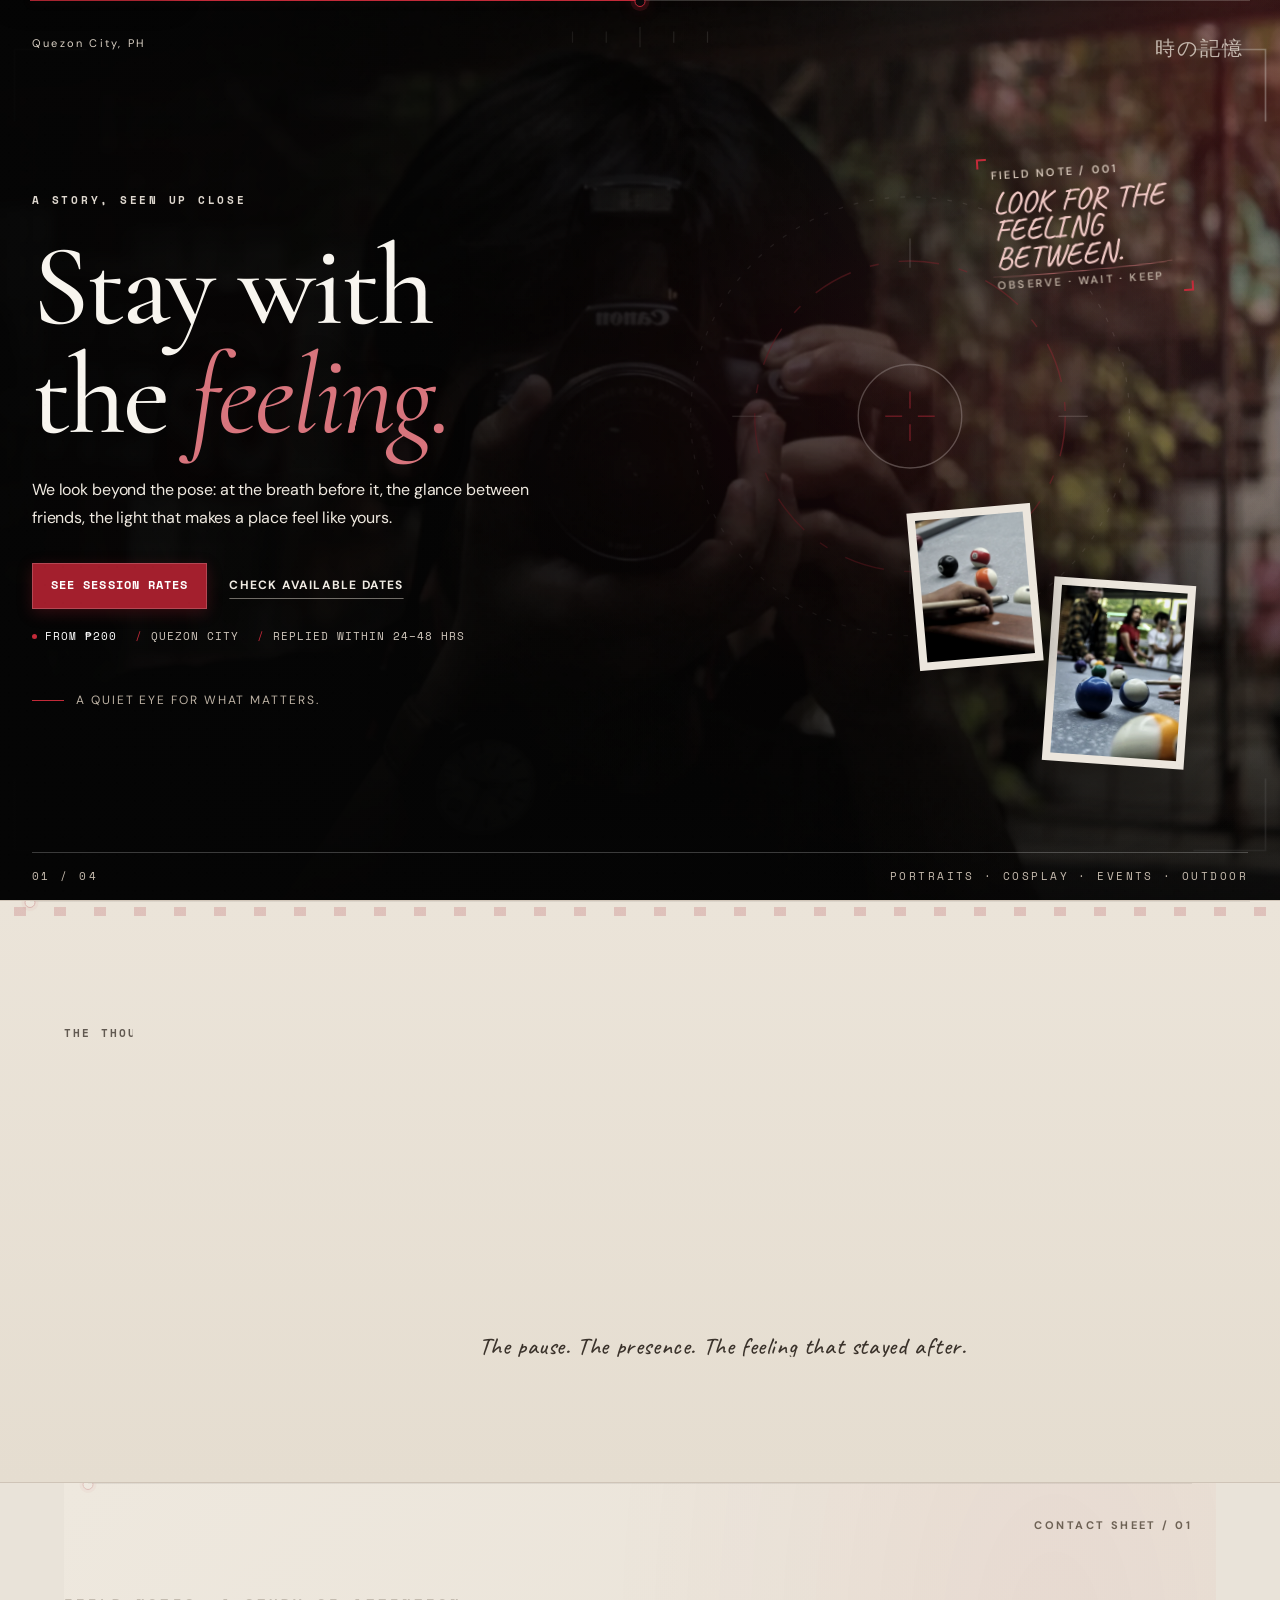
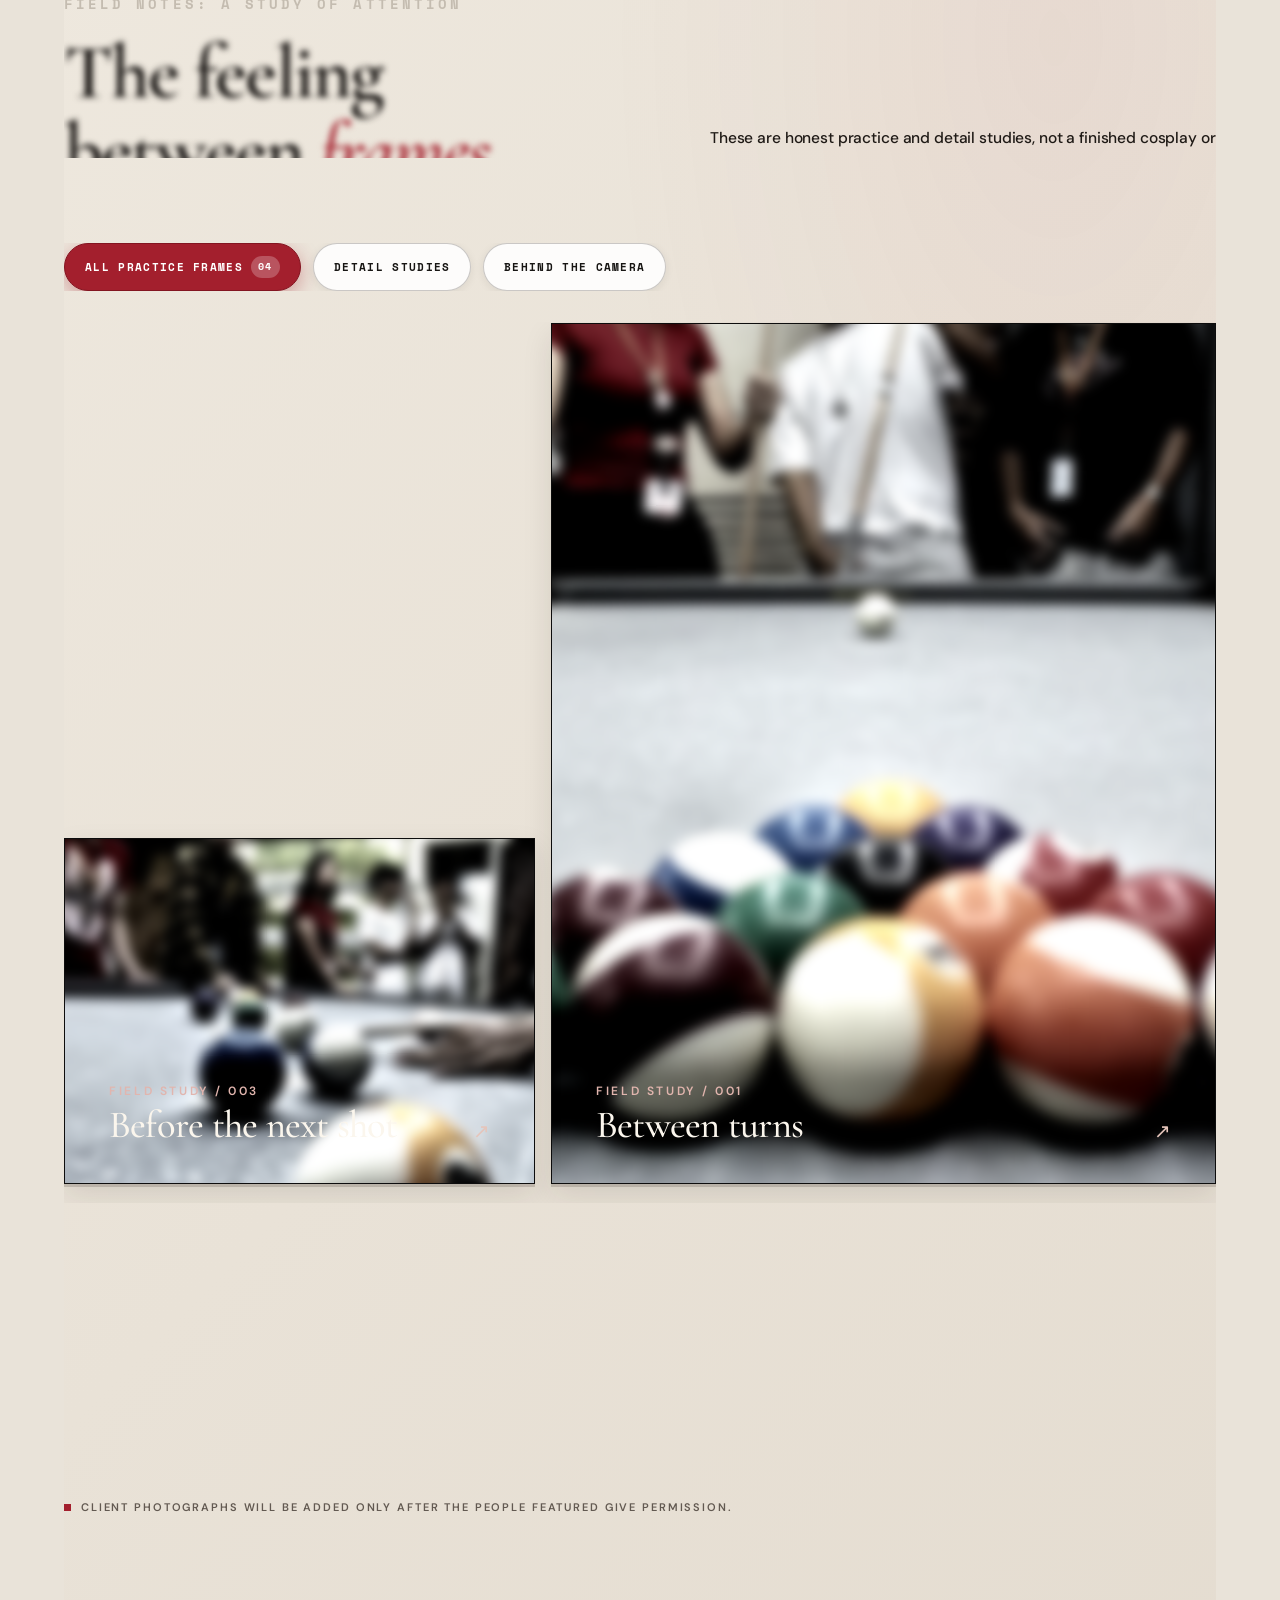
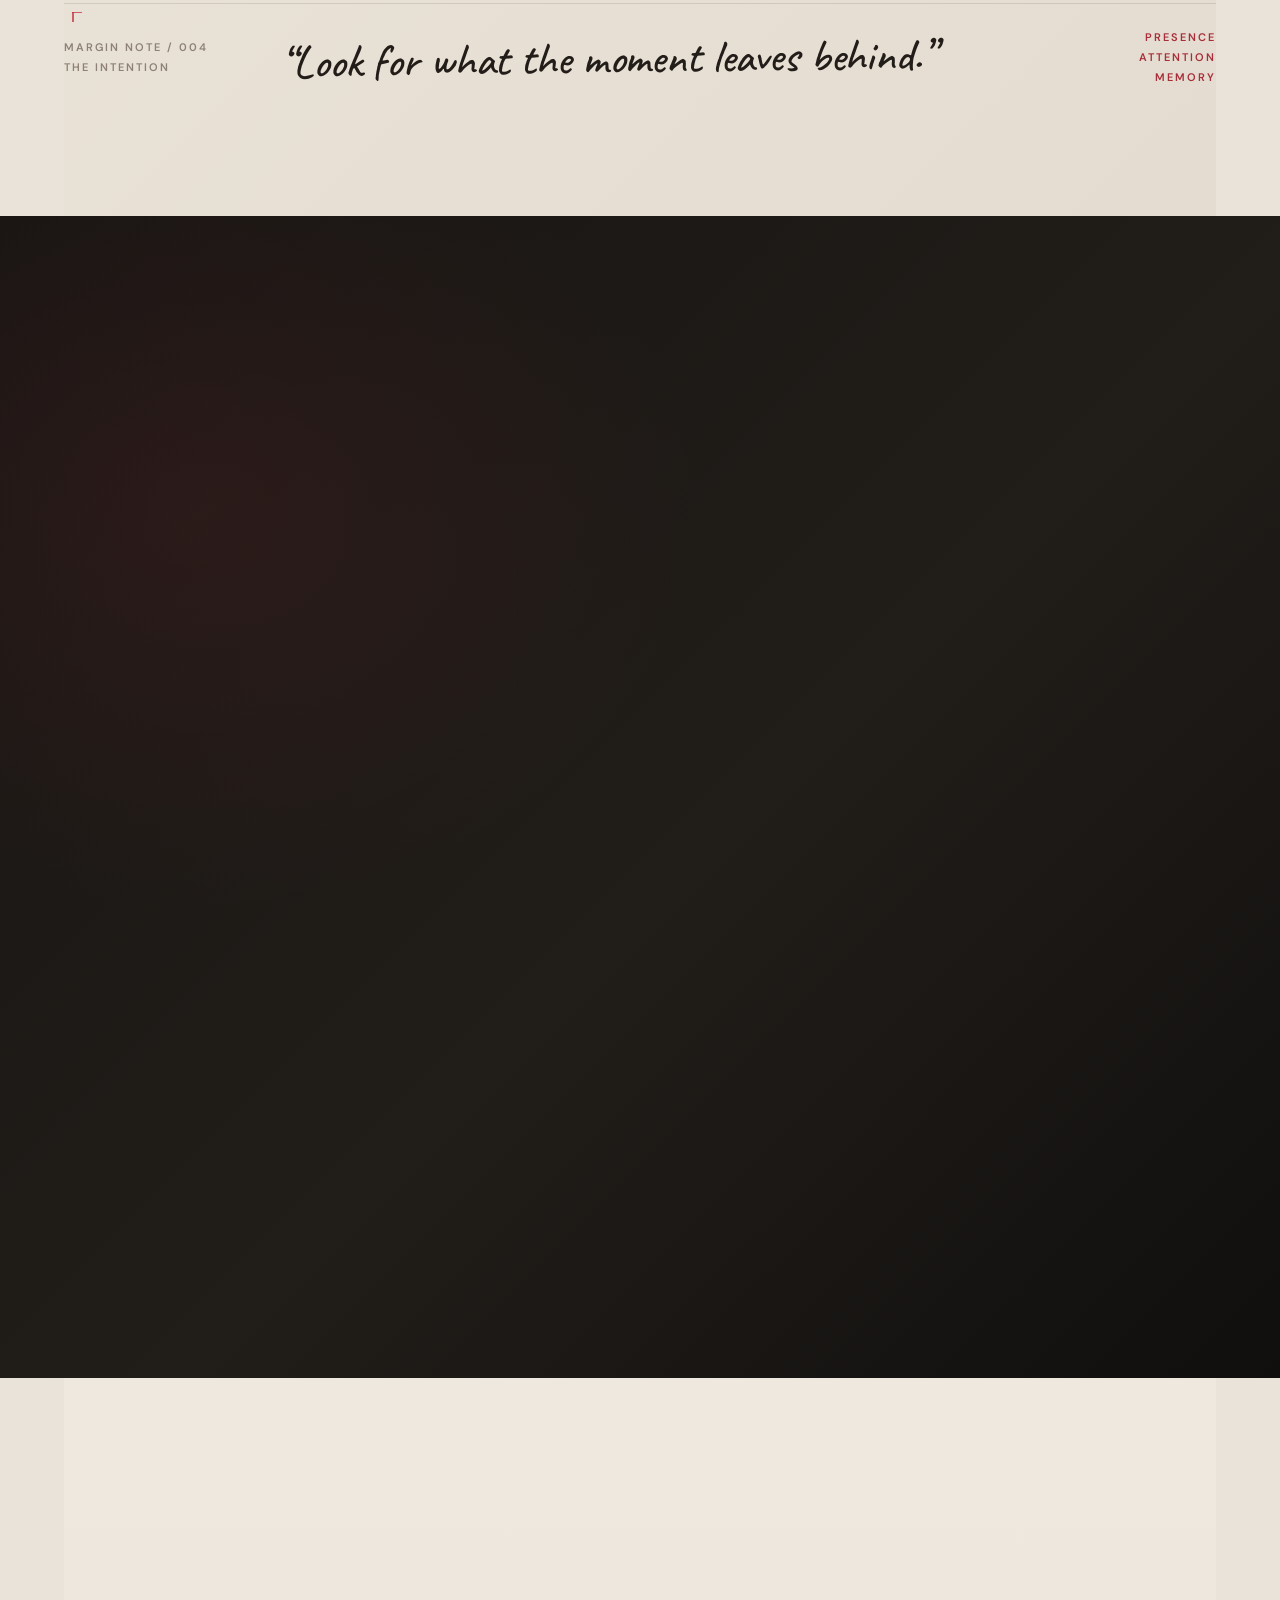
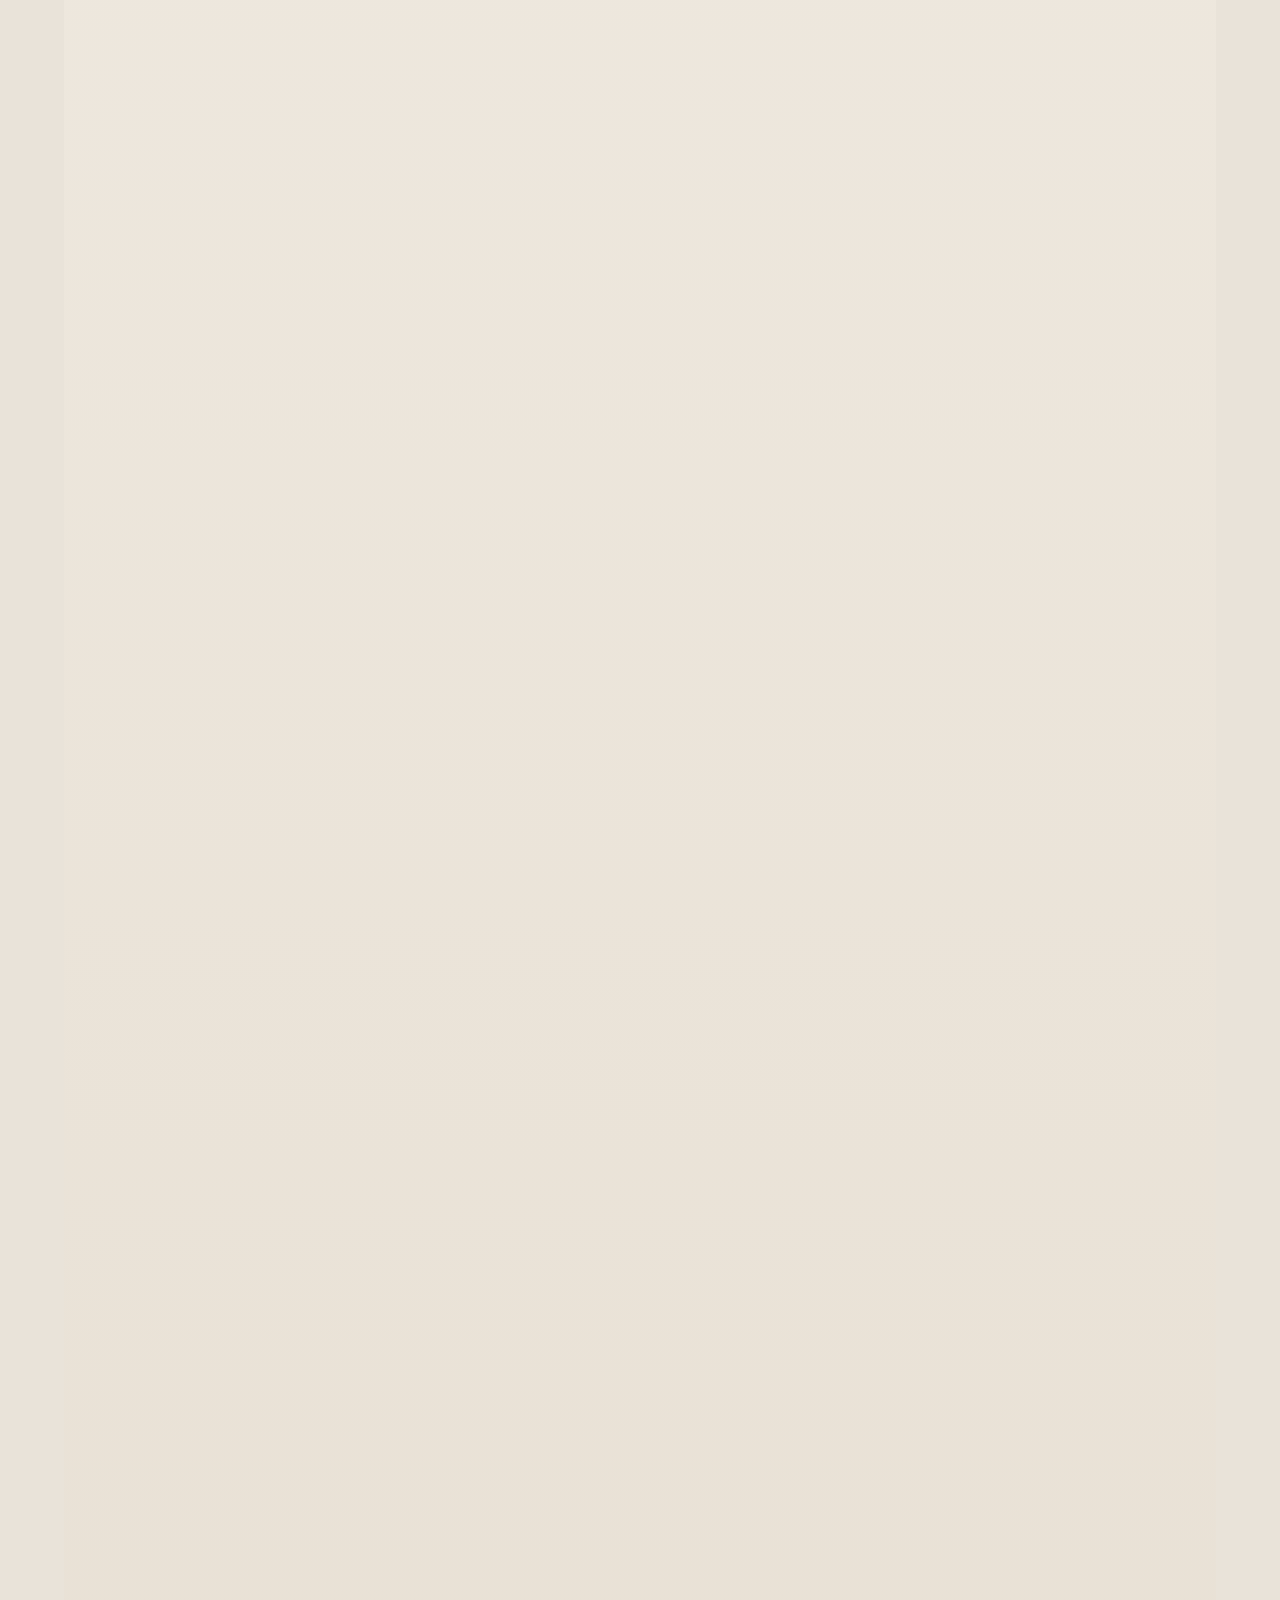
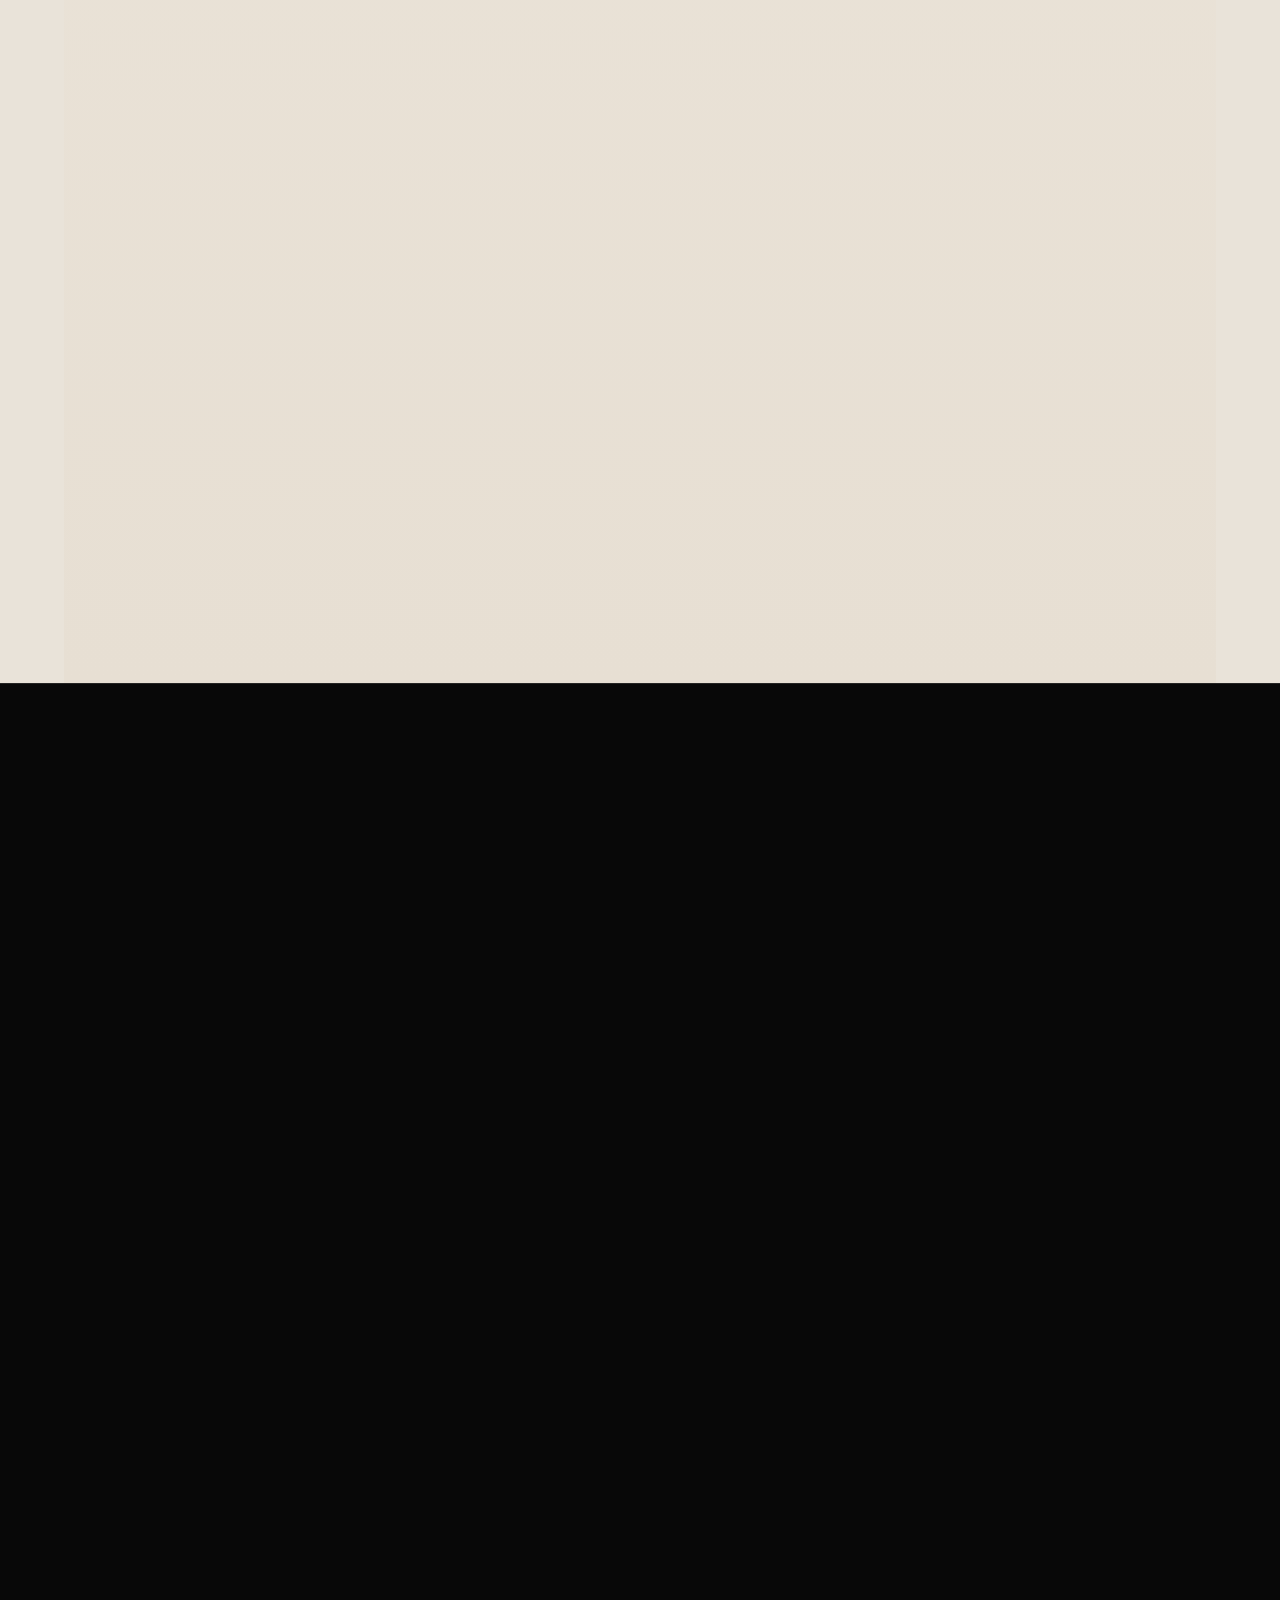
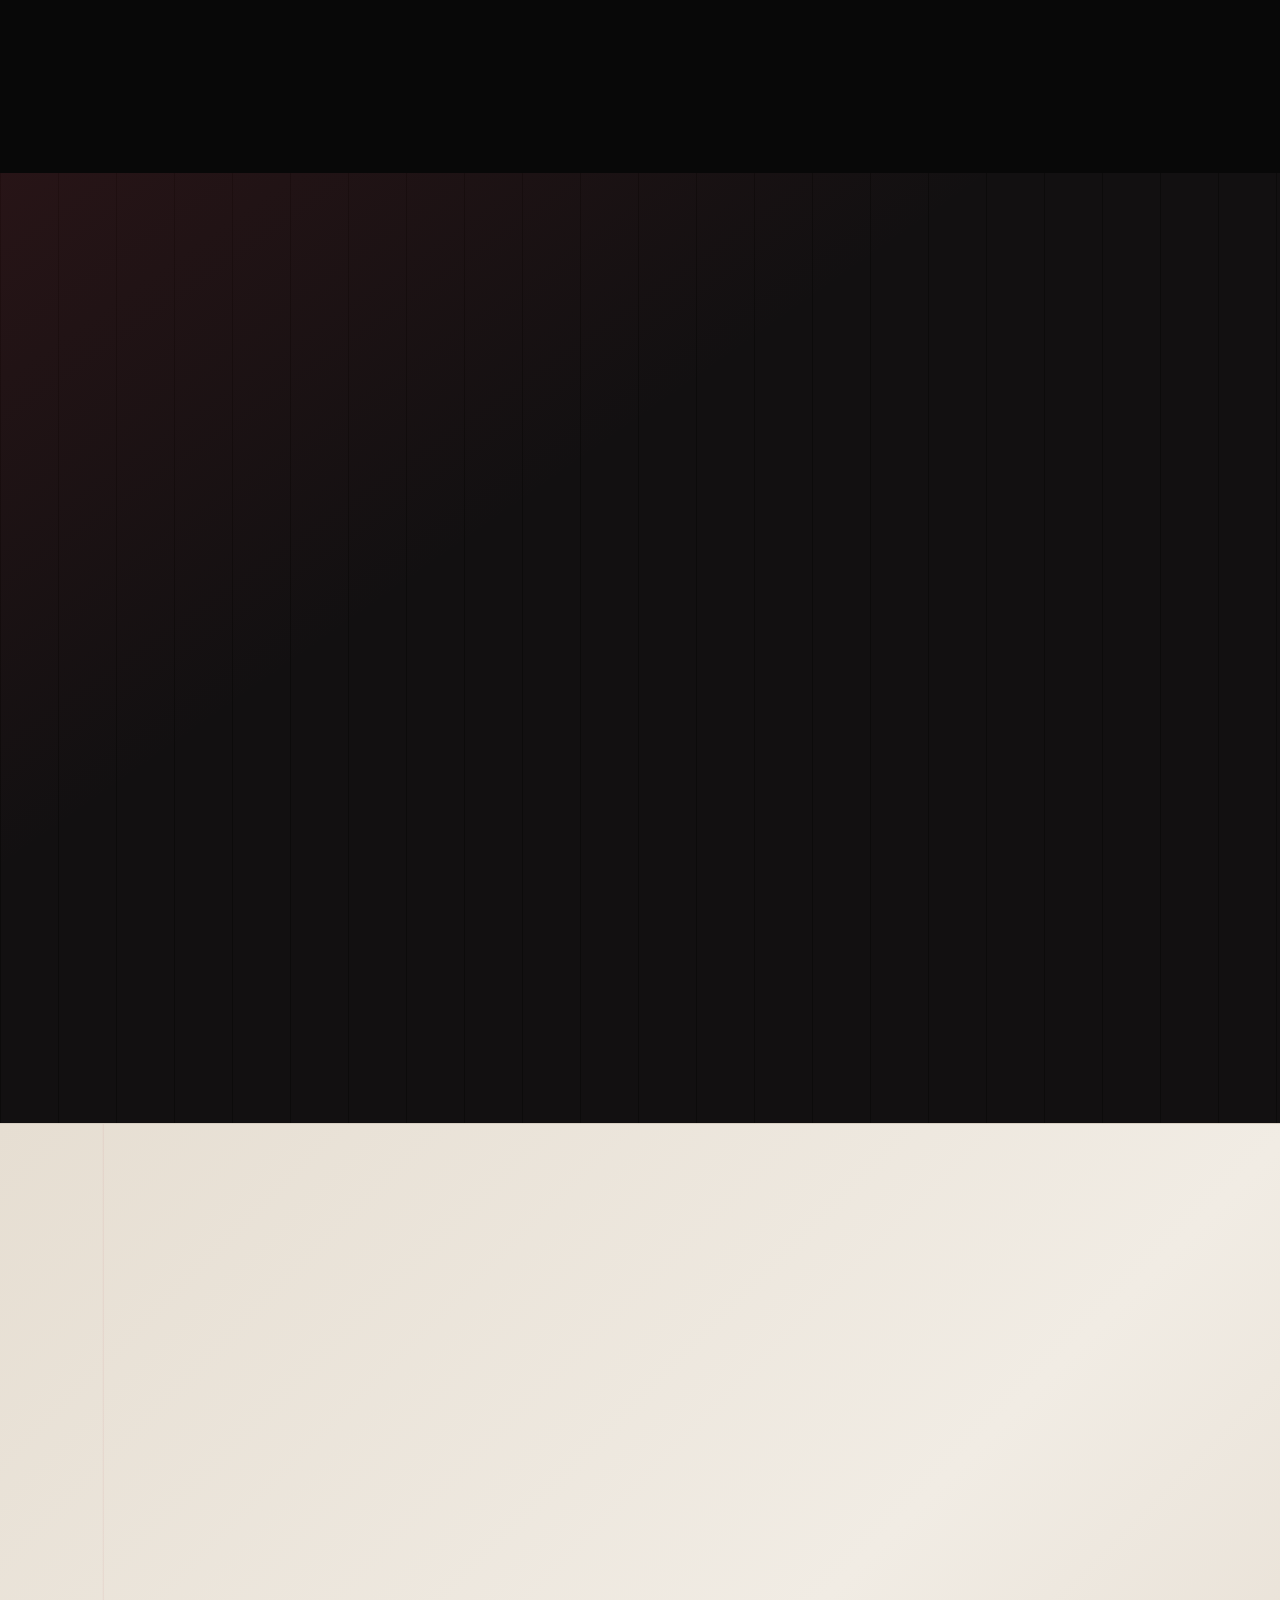
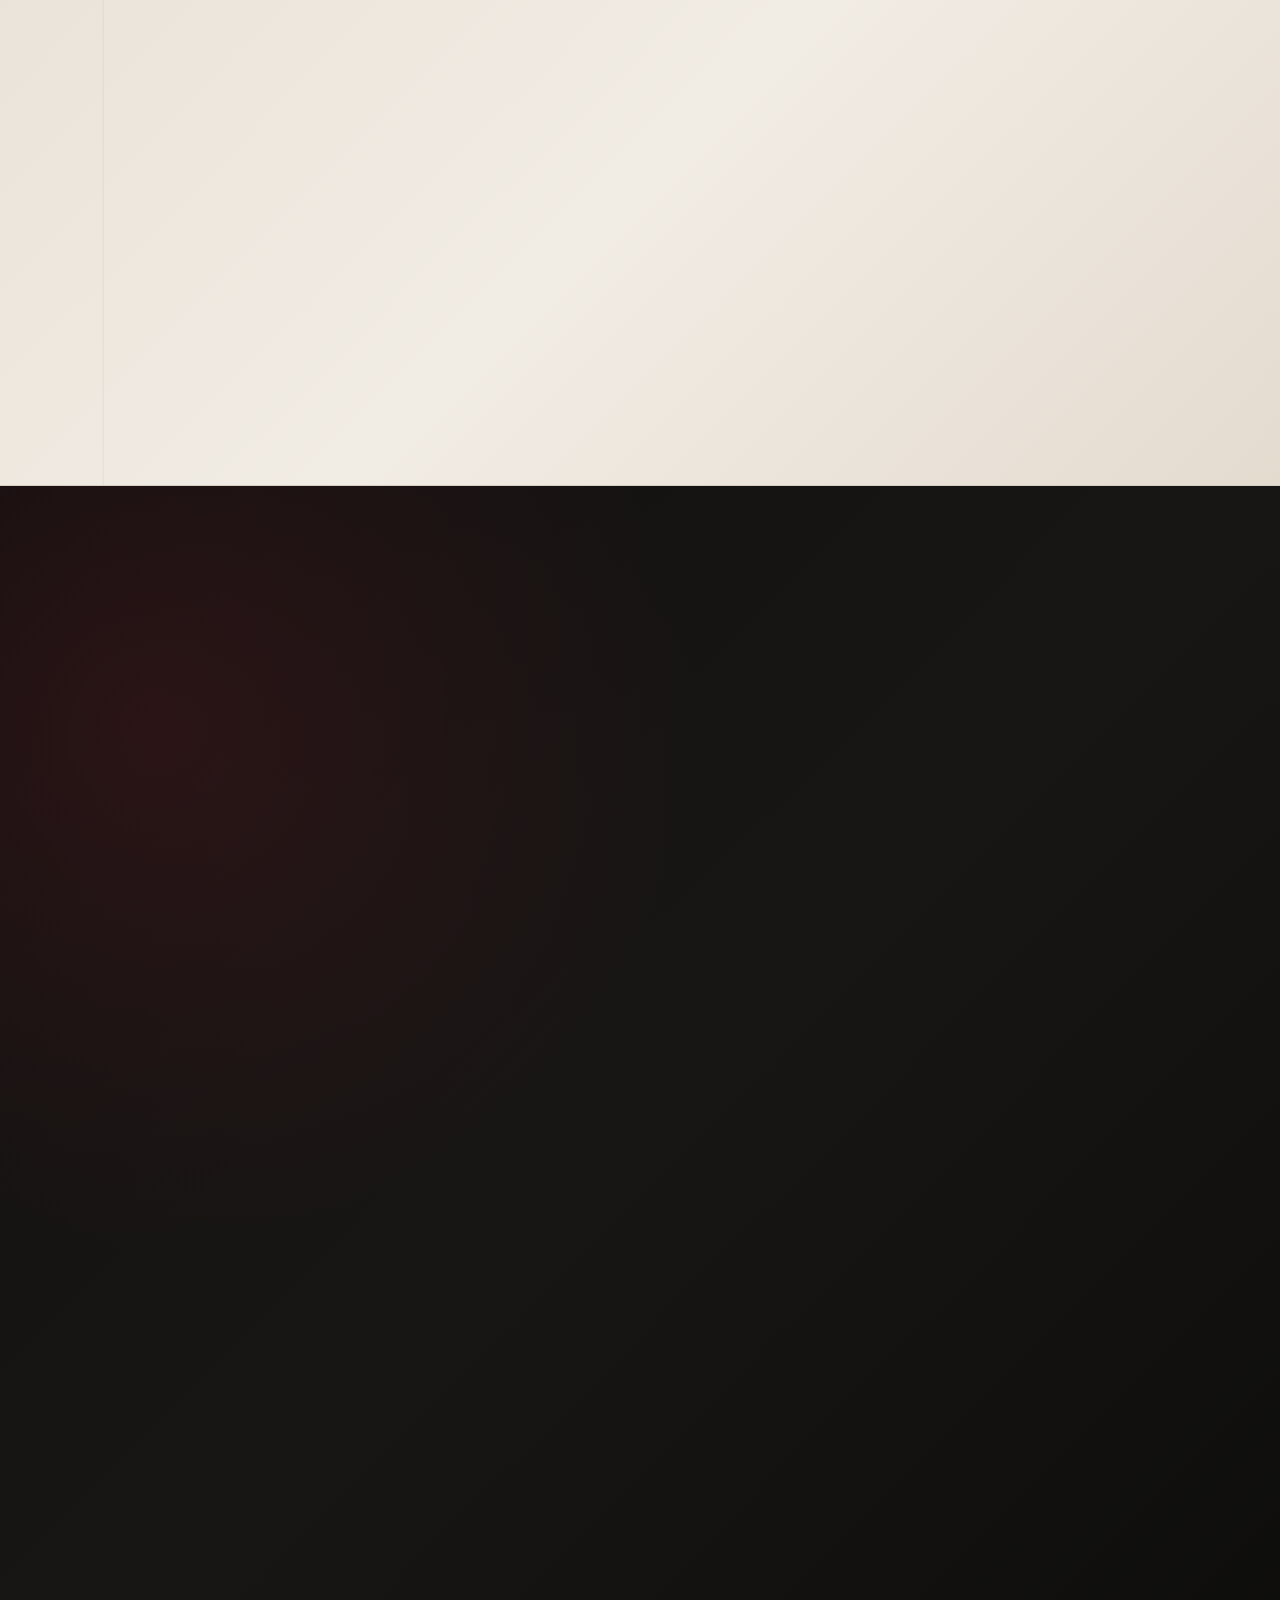
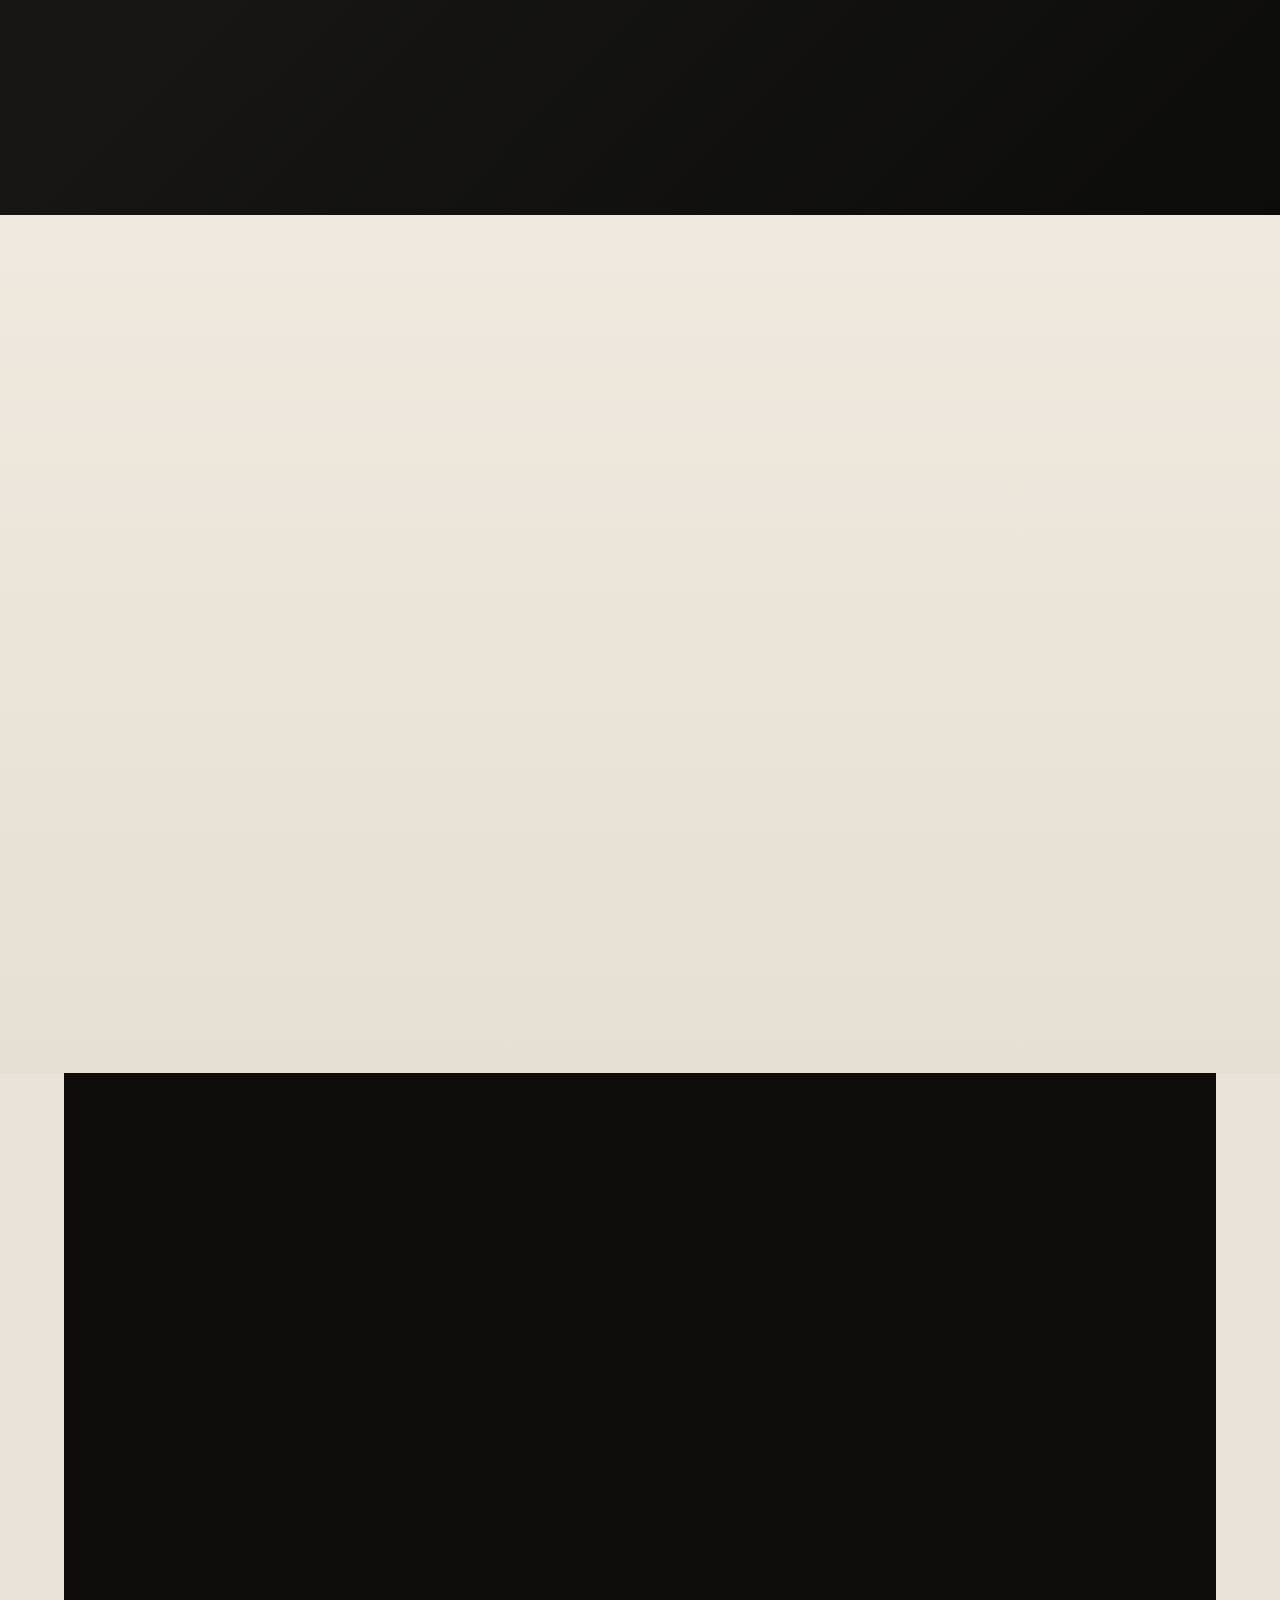
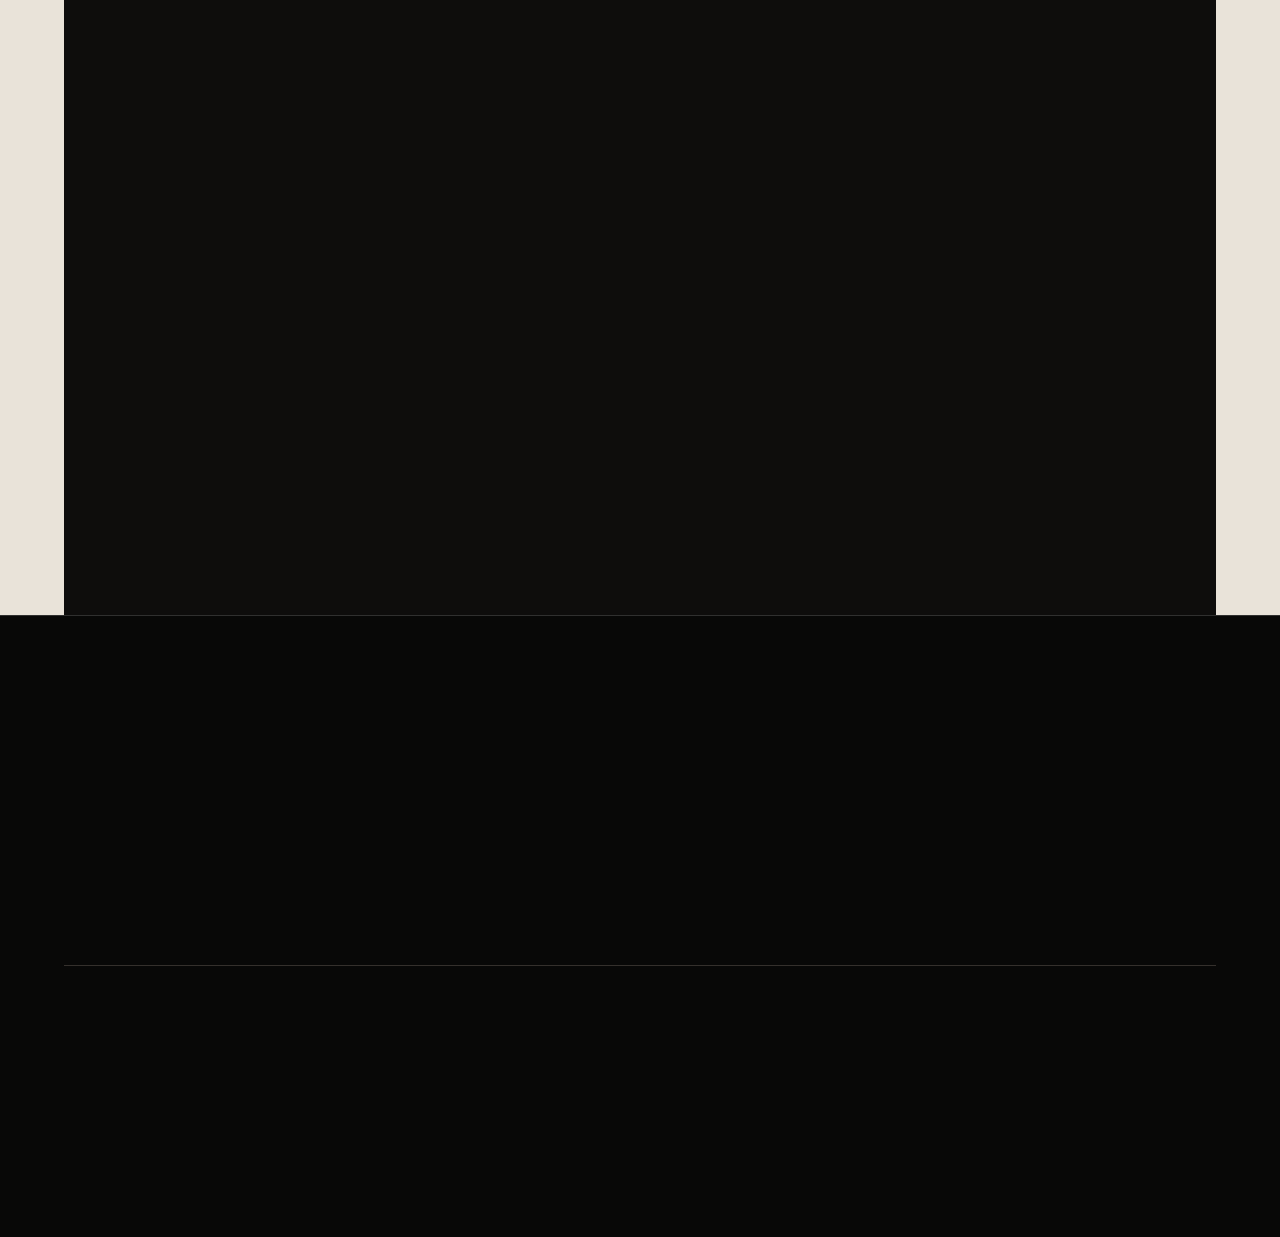
==== commit d292de02: "fix(site): apply antislop audit fixes across copy, semantics, contrast, and accessibility" ====
--- a/index.html
+++ b/index.html
@@ -5,14 +5,14 @@
   <meta name="viewport" content="width=device-width,initial-scale=1,viewport-fit=cover">
   <meta name="theme-color" content="#000000">
   <meta name="referrer" content="strict-origin-when-cross-origin">
-  <meta http-equiv="Content-Security-Policy" content="script-src 'self' 'unsafe-inline' https://static.sketchfab.com; frame-src 'self' https://sketchfab.com https://challenges.cloudflare.com https://*.challenges.cloudflare.com">
+  <meta http-equiv="Content-Security-Policy" content="default-src 'self'; base-uri 'self'; object-src 'none'; form-action 'self'; script-src 'self' https://static.sketchfab.com https://challenges.cloudflare.com https://*.challenges.cloudflare.com; style-src 'self' 'unsafe-inline'; font-src 'self'; img-src 'self' data: blob: https:; connect-src 'self' https://pjuwrngnrrvdiwqspkic.supabase.co https://challenges.cloudflare.com https://*.challenges.cloudflare.com https://*.cloudflareinsights.com; frame-src 'self' https://sketchfab.com https://*.sketchfab.com https://challenges.cloudflare.com https://*.challenges.cloudflare.com; upgrade-insecure-requests">
   <meta name="description" content="TOKI SATSUEI is a small Quezon City photography team capturing cosplay, portraits, events, and everyday moments.">
   <link rel="canonical" href="https://legioniz.github.io/toki-satsuei/">
   <meta name="twitter:card" content="summary_large_image">
-  <meta name="twitter:title" content="TOKI SATSUEI — Capturing Moments, Preserving Memories">
+  <meta name="twitter:title" content="TOKI SATSUEI · Capturing Moments, Preserving Memories">
   <meta name="twitter:description" content="Cosplay photography, portraits, outdoor sessions, and event coverage around Quezon City.">
   <meta property="og:type" content="website">
-  <meta property="og:title" content="TOKI SATSUEI — Capturing Moments, Preserving Memories">
+  <meta property="og:title" content="TOKI SATSUEI · Capturing Moments, Preserving Memories">
   <meta property="og:description" content="Cosplay photography, portraits, outdoor sessions, and event coverage around Quezon City.">
   <meta property="og:image" content="https://legioniz.github.io/toki-satsuei/assets/photography/behind-the-camera-1536.jpg">
   <meta property="og:image:alt" content="Photographer holding a Canon camera, ready to capture a moment">
@@ -20,8 +20,8 @@
   <script type="application/ld+json">
     {"@context":"https://schema.org","@type":"ProfessionalService","additionalType":"https://schema.org/Photographer","name":"TOKI SATSUEI Photography","description":"Small Quezon City photography team for cosplay, portraits, outdoor sessions, and event coverage.","url":"https://legioniz.github.io/toki-satsuei/","logo":"https://legioniz.github.io/toki-satsuei/assets/brand/Toki-Satsuei-Brushstroke-Emblem.png","image":"https://legioniz.github.io/toki-satsuei/assets/photography/behind-the-camera-1536.jpg","areaServed":{"@type":"City","name":"Quezon City","containedInPlace":{"@type":"Country","name":"Philippines"}},"address":{"@type":"PostalAddress","addressLocality":"Quezon City","addressCountry":"PH"},"sameAs":["https://www.facebook.com/tokisatsuiephotography/","https://www.instagram.com/tokisatsuiephotography/"]}
   </script>
-  <title>TOKI SATSUEI — Capturing Moments, Preserving Memories</title>
-  <link rel="stylesheet" href="./assets/css/toki-home.css">
+  <title>TOKI SATSUEI · Capturing Moments, Preserving Memories</title>
+  <link rel="stylesheet" href="./toki-home.css">
   <link rel="icon" href="./assets/brand/Toki-Satsuei-Brushstroke-Emblem.png" type="image/png">
   <link rel="preload" as="font" type="font/woff2" href="./assets/fonts/dm-sans-variable-normal.woff2" crossorigin>
   <link rel="preload" as="font" type="font/woff2" href="./assets/fonts/cormorant-garamond-variable-normal.woff2" crossorigin>
@@ -67,15 +67,14 @@
     .contact-panel--standalone .button-red{min-height:52px}
     @media(max-width:680px){.contact-panel--standalone{gap:24px}.contact-panel--standalone .contact-copy h2{font-size:clamp(48px,13vw,62px)}}
   </style>
-  <script src="./assets/js/motion-system.js" defer></script>
-  <script src="./assets/js/site.js" defer></script>
-  <script src="./assets/js/equipment-viewer.js" defer></script>
-
-  <script src="./assets/js/availability.js" defer></script>
+  <script src="./motion-system.js" defer></script>
+  <script src="./site.js" defer></script>
+  <script src="./equipment-viewer.js" defer></script>
+
+  <script src="./availability.js" defer></script>
 </head>
 <body class="home-page">
-  
-<div id="fb-root"></div>
+  <a class="skip-link" href="#main-content">Skip to main content</a>
   <div class="page-progress" aria-hidden="true"><span id="page-progress-bar"></span></div>
 
   <header class="site-header is-initial-hidden is-auto-hidden" id="top">
@@ -90,7 +89,7 @@
       <a href="#availability">Availability</a>
       <a href="#about">About</a>
       <a href="#faq">FAQs</a>
-      <a class="nav-contact" href="./booking.html">Book a session <span>↗</span></a>
+      <a class="nav-contact" href="./booking.html">Book a session</a>
     </nav>
   </header>
 
@@ -101,8 +100,8 @@
             <source type="image/webp" srcset="./assets/photography/behind-the-camera-480.webp 480w, ./assets/photography/behind-the-camera-960.webp 960w, ./assets/photography/behind-the-camera-1536.webp 1536w" sizes="100vw">
             <img class="hero-photo hero-frame-media" src="./assets/photography/behind-the-camera-960.jpg" srcset="./assets/photography/behind-the-camera-480.jpg 480w, ./assets/photography/behind-the-camera-960.jpg 960w, ./assets/photography/behind-the-camera-1536.jpg 1536w" sizes="100vw" alt="Photographer holding a Canon camera, ready to capture a moment" width="1536" height="1159" fetchpriority="high" loading="eager" decoding="async">
           </picture>
-        <div class="hero-frame frame-one" role="img" aria-label="Photograph of a billiards table detail"></div>
-        <div class="hero-frame frame-two" role="img" aria-label="Close-up study of colour and light on a billiards table"></div>
+        <div class="hero-frame frame-one" aria-hidden="true"></div>
+        <div class="hero-frame frame-two" aria-hidden="true"></div>
         <div class="hero-stamp" aria-hidden="true"><span>時</span><span>の</span><span>記</span><span>憶</span></div>
         <div class="hero-index"><span>Quezon City, PH</span></div>
         <div class="hero-annotation" aria-hidden="true"><span>FIELD NOTE / 001</span><strong>LOOK FOR THE<br>FEELING BETWEEN.</strong><small>OBSERVE · WAIT · KEEP</small></div>
@@ -112,13 +111,13 @@
         <h1>Stay with<br>the <em>feeling.</em></h1>
         <p class="hero-lead">We look beyond the pose: at the breath before it, the glance between friends, the light that makes a place feel like yours.</p>
         <div class="hero-actions">
-          <a class="button button-primary" href="#sessions">Explore sessions <span>↘</span></a>
-          <a class="text-link" href="#availability">Check available dates <span>→</span></a>
-        </div>
-        <p class="hero-proof"><span>FROM ₱200</span><span>QUEZON CITY</span><span>REQUESTS REVIEWED IN CHAT</span></p>
+          <a class="button button-primary" href="#sessions">See session rates</a>
+          <a class="text-link" href="#availability">Check available dates</a>
+        </div>
+        <p class="hero-proof"><span>FROM ₱200</span><span>QUEZON CITY</span><span>REPLIED WITHIN 24–48 HRS</span></p>
         <div class="hero-footnote"><span class="line"></span> A QUIET EYE FOR WHAT MATTERS.</div>
       </div>
-      <div class="hero-bottom-rule"><span>01 — 04</span><span>PORTRAITS · COSPLAY · EVENTS · OUTDOOR</span></div>
+      <div class="hero-bottom-rule"><span>01 / 04</span><span>PORTRAITS · COSPLAY · EVENTS · OUTDOOR</span></div>
     </section>
 
     <section class="intro-band">
@@ -246,11 +245,11 @@
       </div>
       <p class="price-note">Prices and session details are subject to confirmation when booking. Please message us before making a trip or payment. Outdoor, event, and custom coverage is scoped with you before confirmation.</p>
 
-      <div class="booking-trust-bar" data-reveal="up" role="region" aria-label="Studio Booking Guarantees">
-        <div class="booking-trust-item"><span class="trust-dot" aria-hidden="true"></span> 100% PRIVATE CLIENT GALLERIES</div>
-        <div class="booking-trust-item"><span class="trust-dot" aria-hidden="true"></span> 20% DEPOSIT · BALANCE ON SHOOT</div>
+      <div class="booking-trust-bar" data-reveal="up" role="region" aria-label="TOKI SATSUEI booking terms">
+        <div class="booking-trust-item"><span class="trust-dot" aria-hidden="true"></span> PRIVATE CLIENT GALLERIES</div>
+        <div class="booking-trust-item"><span class="trust-dot" aria-hidden="true"></span> 20% RESERVATION FEE · BALANCE ON OR BEFORE SHOOT</div>
         <div class="booking-trust-item"><span class="trust-dot" aria-hidden="true"></span> 7-DAY PRIVATE GALLERY DELIVERY</div>
-        <div class="booking-trust-item"><span class="trust-dot" aria-hidden="true"></span> QC STUDIO & TRAVEL COVERAGE</div>
+        <div class="booking-trust-item"><span class="trust-dot" aria-hidden="true"></span> QUEZON CITY & ON-LOCATION COVERAGE</div>
       </div>
 
       <!-- Interactive Pricing Estimator -->
@@ -312,7 +311,7 @@
               <span style="color:#df6871;font-weight:700;">*</span> Note: Outdoor sessions, event coverage, travel outside Quezon City, and custom requests require individual quotations. All prices are subject to written confirmation.
             </div>
             <button type="button" class="calc-apply-btn" id="calc-apply-to-booking">
-              Apply to Booking Request <span>↘</span>
+              Apply to Booking Request
             </button>
           </div>
         </div>
@@ -347,11 +346,11 @@
             </div>
             <p>This starts an inquiry only. Your session is not reserved until we confirm it with you in writing.</p>
             <div class="availability-selection-actions">
-              <button class="availability-use-date" id="availability-use-date" type="button">USE THIS DATE <span>↗</span></button>
+              <button class="availability-use-date" id="availability-use-date" type="button">USE THIS DATE</button>
               <button class="availability-clear-date" id="availability-clear-date" type="button">CLEAR</button>
             </div>
           </div>
-          <a class="button button-light availability-cta" href="./booking.html">Ask about a date <span>↗</span></a>
+          <a class="button button-light availability-cta" href="./booking.html">Ask about a date</a>
         </div>
         <div class="availability-calendar">
           <div class="calendar-card">
@@ -359,7 +358,7 @@
               <div><small>MONTHLY AVAILABILITY</small><h3 id="availability-month">Loading…</h3></div>
               <div class="calendar-controls" aria-label="Change calendar month">
                 <button type="button" id="availability-previous" aria-label="Previous month" title="Previous month">←</button>
-                <button type="button" id="availability-today" aria-label="TODAY — return to the current month" title="Current month">TODAY</button>
+                <button type="button" id="availability-today" aria-label="TODAY: return to the current month" title="Current month">TODAY</button>
                 <button type="button" id="availability-next" aria-label="Next month" title="Next month">→</button>
               </div>
             </div>
@@ -414,8 +413,8 @@
           <h2>We stay for<br><em>the feeling.</em></h2>
           <p>TOKI SATSUEI is a small photography team based in Quezon City. We are still learning and building our public portfolio, so the current gallery shows practice and detail studies rather than a finished client collection.</p>
           <p>We keep sessions relaxed, use the light available to us, and focus on the details that make each photograph feel personal. Client photographs are added to the public archive only with permission.</p>
-          <div class="about-signature"><span class="signature-mark">時</span><span><strong>TOKI SATSUEI</strong><small>時の記憶 — Memories of Time</small></span></div>
-          <a class="text-link" href="#equipment">Explore the camera and lens <span>→</span></a>
+          <div class="about-signature"><span class="signature-mark">時</span><span><strong>TOKI SATSUEI</strong><small>時の記憶 · Memories of Time</small></span></div>
+          <a class="text-link" href="#equipment">See the camera and lens</a>
         </div>
       </div>
     </section>
@@ -479,7 +478,7 @@
       <div class="faq-layout">
         <aside class="faq-aside" data-reveal="left">
           <p>For full details about payment, schedule changes, and photo consent, read our booking and photo policies.</p>
-          <a href="./policies.html">READ BOOKING & PHOTO POLICIES ↗</a>
+          <a href="./policies.html">READ BOOKING & PHOTO POLICIES</a>
         </aside>
         <div class="faq-list" data-reveal="right">
           <details>
@@ -516,7 +515,7 @@
 
     <section class="contact-section section-wrap" id="contact">
       <div class="contact-panel contact-panel--standalone">
-        <section class="toki-assurance" data-reveal="up" aria-label="Studio guarantees and booking terms">
+        <section class="toki-assurance" data-reveal="up" aria-label="TOKI SATSUEI booking terms">
           <div class="toki-assurance__grid">
             <article class="toki-pillar">
               <span class="toki-pillar__icon" aria-hidden="true">
@@ -550,8 +549,8 @@
                 </svg>
               </span>
               <div>
-                <h3 class="toki-pillar__title">7-Day Private Gallery Delivery</h3>
-                <p class="toki-pillar__meta">Edited photographs and selected unedited JPEGs in a private delivery folder.</p>
+                <h3 class="toki-pillar__title">7-Day Turnaround</h3>
+                <p class="toki-pillar__meta">Deliverables are prepared and sent within 7 days after your shoot.</p>
               </div>
             </article>
             <article class="toki-pillar">
@@ -577,7 +576,7 @@
           <h2>Have a moment<br>in <em>mind?</em></h2>
           <p>Have a question before sending a request? Message us and we’ll help you plan the details.</p>
           <div class="hero-actions">
-            <a class="button button-red" href="./booking.html">Open booking page <span>↗</span></a>
+            <a class="button button-red" href="./booking.html">Open booking page</a>
             <a class="text-link" href="https://www.facebook.com/tokisatsuiephotography/" target="_blank" rel="noopener noreferrer">Message us on Facebook <span>↗</span></a>
           </div>
         </div>
@@ -594,8 +593,8 @@
         <a class="back-top" href="https://www.instagram.com/tokisatsuiephotography/" target="_blank" rel="noopener noreferrer" aria-label="TOKI SATSUEI on Instagram">INSTAGRAM ↗</a>
       </div>
       <p>CAPTURING MOMENTS,<br>PRESERVING MEMORIES.</p>
-      <a class="back-top" href="./library.html">OPEN THE ARCHIVE ↗</a>
-      <a class="back-top" href="./policies.html">BOOKING & PRIVACY ↗</a>
+      <a class="back-top" href="./library.html">OPEN THE ARCHIVE</a>
+      <a class="back-top" href="./policies.html">BOOKING & PRIVACY</a>
       <a class="back-top" href="#top">BACK TO TOP ↑</a>
     </div>
     <div class="section-wrap footer-bottom"><span>© <span id="year">2026</span> TOKI SATSUEI</span><span>QUEZON CITY, PHILIPPINES</span><span>MADE WITH CARE, ONE FRAME AT A TIME.</span></div>
--- a/toki-home.css
+++ b/toki-home.css
@@ -0,0 +1,19 @@
+/* toki-home.css: generated by scripts/build-css.py from self-hosted-fonts.css, handwritten-font.css, styles.css, refinement.css, policies.css, availability.css, motion-system.css, cinematic.css, experience.css, fixes.css, design-system.css, pricing-calculator.css, orientation.css, global-motion.css, site-enhancements.css, motion-refinements.css, mobile-nav.css, equipment.css. */
+@font-face{font-family:"Cormorant Garamond";font-style:normal;font-weight:400 700;font-display:swap;src:url("./assets/fonts/cormorant-garamond-variable-normal.woff2") format("woff2")}@font-face{font-family:"Cormorant Garamond";font-style:italic;font-weight:400 600;font-display:swap;src:url("./assets/fonts/cormorant-garamond-variable-italic.woff2") format("woff2")}@font-face{font-family:"DM Sans";font-style:normal;font-weight:400 700;font-display:swap;src:url("./assets/fonts/dm-sans-variable-normal.woff2") format("woff2")}@font-face{font-family:"Space Mono";font-style:normal;font-weight:400;font-display:swap;src:url("./assets/fonts/space-mono-400-normal.woff2") format("woff2")}@font-face{font-family:"Space Mono";font-style:normal;font-weight:700;font-display:swap;src:url("./assets/fonts/space-mono-700-normal.woff2") format("woff2")}
+@font-face{font-family:"Caveat";font-style:normal;font-weight:400 700;font-display:swap;src:url("./assets/fonts/caveat-variable-normal.woff2") format("woff2")}
+:root{--ink:#101010;--ink-2:#171717;--paper:#f2f0eb;--paper-2:#e7e3dc;--muted:#9b9892;--line:rgba(255,255,255,.16);--dark-line:rgba(16,16,16,.16);--red:#a91f2c;--red-bright:#c32a39;--serif:"Cormorant Garamond",Georgia,serif;--sans:"DM Sans",Arial,sans-serif;--wrap:min(1220px,calc(100% - 64px))}*{box-sizing:border-box}html{scroll-behavior:smooth;scroll-padding-top:90px}body{margin:0;background:var(--paper);color:var(--ink);font-family:var(--sans);font-size:14px;line-height:1.65}a{color:inherit;text-decoration:none}button,input,select,textarea{font:inherit}button{color:inherit}.section-wrap{width:var(--wrap);margin-inline:auto}.announcement{height:30px;display:flex;align-items:center;justify-content:center;gap:10px;background:#090909;color:#b6b2ad;font-size:12px;letter-spacing:.18em;text-align:center;padding:0 16px}.red-dot{width:6px;height:6px;border-radius:50%;background:var(--red-bright);box-shadow:0 0 12px #c32a3966}.announce-divider{color:var(--red)}.site-header{height:84px;padding:0 max(32px,calc((100% - 1220px)/2));display:flex;align-items:center;justify-content:space-between;background:#101010;color:#f5f2ec;border-bottom:1px solid var(--line);position:fixed;top:0;left:0;right:0;width:100%;z-index:1000}.brand{display:flex;align-items:center;gap:0;min-width:0}.brand-mark{display:block;width:72px;height:72px;object-fit:cover;object-position:center;border-radius:50%;flex:0 0 auto}.brand-copy{display:none}.primary-nav{display:flex;align-items:center;gap:36px;font-size:11px;letter-spacing:.08em;color:#c7c2ba}.primary-nav a{transition:color .2s}.primary-nav a:hover{color:#fff}.primary-nav .nav-contact{padding:10px 14px;border:1px solid #6d6660;color:#f6f3ee}.nav-contact span{color:#de5963;margin-left:12px}.menu-toggle{display:none}.hero{display:grid;grid-template-columns:.9fr 1.1fr;gap:7%;padding-top:95px;padding-bottom:36px;min-height:625px;position:relative}.hero-copy{padding-top:30px;position:relative;z-index:2}.eyebrow{font-size:12px;letter-spacing:.2em;font-weight:700;color:#5e5a54;margin:0 0 25px;display:flex;gap:13px;align-items:center}.eyebrow span{color:var(--red);font-size:12px}.hero h1,.section-heading h2,.about-copy h2,:is(.contact-copy h1,.contact-copy h2){font:500 clamp(54px,6.2vw,88px)/.91 var(--serif);letter-spacing:-.045em;margin:0;color:var(--ink)}.hero h1 em,.section-heading h2 em,.intro-statement em,.about-copy h2 em,:is(.contact-copy h1,.contact-copy h2) em{font-weight:500;color:var(--red);font-style:italic}.hero-lead{max-width:395px;color:#625f5a;font-size:14px;line-height:1.95;margin:30px 0 26px}.hero-actions{display:flex;align-items:center;gap:24px;flex-wrap:wrap}.button{min-height:48px;display:inline-flex;align-items:center;justify-content:space-between;gap:28px;padding:0 18px;font-size:12px;font-weight:700;letter-spacing:.1em;text-transform:uppercase;border:1px solid transparent;cursor:pointer;transition:transform .2s,background .2s}.button:hover{transform:translateY(-2px)}.button span{font-size:16px}.button-light{background:#111;color:#f6f2eb}.button-light:hover{background:#282525}.text-link{font-size:12px;font-weight:700;letter-spacing:.1em;text-transform:uppercase;border-bottom:1px solid #9d9690;padding:7px 0}.text-link span{color:var(--red);padding-left:9px}.hero-footnote{position:absolute;bottom:52px;left:0;font-size:11px;letter-spacing:.2em;color:#7c776f;display:flex;align-items:center;gap:12px}.line{width:36px;height:1px;background:var(--red)}.hero-art{min-height:440px;position:relative;background:#151515;overflow:hidden}.hero-photo{position:absolute;inset:0;filter:grayscale(.55) contrast(1.1);opacity:.84}.hero-art:after{content:"";position:absolute;inset:0;background:linear-gradient(180deg,transparent 44%,rgba(0,0,0,.75)),linear-gradient(90deg,rgba(0,0,0,.15),transparent 50%)}.hero-frame{position:absolute;z-index:2;pointer-events:none;border:1px solid rgba(255,255,255,.5)}.frame-one{inset:22px 22px 22px 22px}.frame-two{inset:34px 34px 34px 34px;border-color:rgba(255,255,255,.16)}.hero-stamp{position:absolute;z-index:3;right:46px;top:45px;display:flex;flex-direction:column;color:#f5f2ec;font:500 22px var(--serif);line-height:1.25;writing-mode:vertical-rl;letter-spacing:.14em}.hero-index{position:absolute;z-index:3;bottom:45px;left:45px;right:45px;display:flex;justify-content:space-between;color:#eae5dd;font-size:11px;letter-spacing:.2em}.hero-bottom-rule{grid-column:1/-1;border-top:1px solid var(--dark-line);padding-top:14px;display:flex;justify-content:space-between;font-size:11px;letter-spacing:.17em;color:#8a847c}.intro-band{background:#e5e1d9;border-top:1px solid #d4d0c9;border-bottom:1px solid #d4d0c9}.intro-inner{padding:78px 0 82px;display:grid;grid-template-columns:1fr 1.65fr;column-gap:7%;align-items:start}.intro-inner .eyebrow{margin-top:8px}.intro-statement{font:500 clamp(38px,4.2vw,58px)/1.03 var(--serif);letter-spacing:-.035em;margin:0;max-width:720px}.intro-note{grid-column:2;margin:25px 0 0;color:#5f5a55;font-size:12px;letter-spacing:.025em}.work-section{padding-top:106px;padding-bottom:110px}.section-heading{display:flex;justify-content:space-between;align-items:end;gap:40px;margin-bottom:42px}.section-heading h2{font-size:clamp(46px,5vw,68px)}.section-heading .eyebrow{margin-bottom:17px}.section-aside{max-width:330px;margin:0 0 5px;color:#5e5a54;font-size:12px;line-height:1.85}.work-filters{display:flex;gap:25px;border-bottom:1px solid var(--dark-line);margin-bottom:24px}.filter-button{background:none;border:0;border-bottom:2px solid transparent;padding:0 0 13px;color:#5f5a54;cursor:pointer;font-size:12px;letter-spacing:.1em;text-transform:uppercase}.filter-button span{color:var(--red);padding-left:8px}.filter-button.is-active{border-color:var(--red);color:var(--ink)}.gallery-grid{display:grid;grid-template-columns:1.2fr .8fr .8fr;grid-template-rows:270px 220px;gap:14px}.gallery-card{display:flex;flex-direction:column;text-align:left;border:0;padding:0;background:#e8e4dd;min-width:0;cursor:pointer;overflow:hidden}.gallery-card-large{grid-row:span 2}.gallery-card-portrait{grid-column:2/4;display:grid;grid-template-columns:.85fr 1.15fr;grid-template-rows:1fr}.gallery-card[hidden]{display:none}.gallery-image{display:block;flex:1;min-height:0;overflow:hidden;background:#2a2927}.gallery-image img{width:100%;height:100%;object-fit:cover;display:block;filter:saturate(.83);transition:transform .6s cubic-bezier(.2,.6,.2,1),filter .3s}.gallery-card:hover .gallery-image img{transform:none;filter:saturate(1)}.gallery-meta{display:flex;justify-content:space-between;align-items:center;padding:13px 15px;color:#2c2925;gap:12px}.gallery-meta small{display:block;color:#605a54;font-size:11px;letter-spacing:.15em;margin-bottom:3px}.gallery-meta strong{display:block;font:600 19px var(--serif)}.gallery-meta i{font-style:normal;color:var(--red);font-size:18px}.gallery-card-portrait .gallery-image{grid-row:1}.gallery-card-portrait .gallery-meta{grid-row:1;grid-column:2;align-self:end;padding:0 26px 27px;flex-direction:row}.gallery-footnote{display:flex;align-items:center;gap:10px;margin:23px 0 0;color:#5e5a55;font-size:11px;letter-spacing:.16em}.red-square{display:block;width:7px;height:7px;background:var(--red)}.services-section{background:#111;color:#f1eee8;padding:100px 0 105px}.section-heading-inverse h2{color:#f4f0e8}.section-heading-inverse .section-aside{color:#aaa49b}.section-heading-inverse .eyebrow{color:#aaa49b}.service-list{border-top:1px solid var(--line)}.service-row{display:grid;grid-template-columns:70px 1fr 38px;gap:22px;align-items:center;padding:24px 5px;border-bottom:1px solid var(--line);transition:padding .2s}.service-row:hover{padding-inline:14px}.service-number{font:italic 17px var(--serif);color:#a92b35}.service-row h3{font:500 clamp(24px,3vw,35px) var(--serif);margin:0 0 3px}.service-row p{margin:0;color:#98928a;font-size:11px}.service-arrow{color:#d23b48;font-size:21px;text-align:right}.sessions-section{padding-top:105px;padding-bottom:100px}.package-grid{display:grid;grid-template-columns:repeat(4,1fr);border:1px solid var(--dark-line)}.package-card{padding:22px 20px 19px;min-width:0;position:relative;border-right:1px solid var(--dark-line);display:flex;flex-direction:column;min-height:330px}.package-card:last-child{border-right:0}.package-featured{background:#e9e4dc}.package-top{display:flex;justify-content:space-between;gap:8px;color:#5e5953;font-size:11px;letter-spacing:.12em;border-bottom:1px solid var(--dark-line);padding-bottom:13px}.package-card h3{font:600 23px/1.1 var(--serif);margin:22px 0 6px;min-height:48px}.package-price{font:500 40px/1 var(--serif);margin:0 0 15px;color:var(--red)}.package-card ul{list-style:none;padding:14px 0 18px;margin:0;border-top:1px solid var(--dark-line);flex:1}.package-card li{font-size:12px;line-height:1.7;color:#5e5a53;padding:4px 0 4px 15px;position:relative}.package-card li:before{content:"";width:5px;height:5px;background:var(--red);position:absolute;left:0;top:11px}.package-link{font-size:12px;letter-spacing:.08em;text-transform:uppercase;font-weight:700;padding-top:13px;border-top:1px solid var(--dark-line);display:flex;justify-content:space-between}.package-link span{color:var(--red);font-size:14px}.package-ribbon{font-size:11px;font-weight:700;letter-spacing:.16em;color:var(--red);margin-top:14px}.package-featured h3{margin-top:7px}.session-notes{display:grid;grid-template-columns:repeat(3,1fr);border:1px solid var(--dark-line);border-top:0}.session-notes>div{padding:19px 22px;border-right:1px solid var(--dark-line)}.session-notes>div:last-child{border-right:0}.session-notes small{font-size:11px;letter-spacing:.16em;font-weight:700;color:var(--red)}.session-notes p{font-size:12px;line-height:1.9;color:#625d57;margin:7px 0 0}.session-notes b{font-weight:700;color:#222}.price-note{font-size:12px;color:#5f5a54;margin:13px 0 0}.about-section{background:#e6e2da;padding:95px 0;border-block:1px solid #d6d0c7}.about-grid{display:grid;grid-template-columns:1fr 1fr;gap:9%;align-items:center}.about-visual{position:relative;background:#171717;padding:15px;min-height:450px}.about-visual img{width:100%;height:420px;object-fit:cover;display:block;filter:saturate(.68)}.about-caption{position:absolute;left:27px;bottom:28px;background:#111;color:#eee9e1;padding:8px 12px;font-size:11px;letter-spacing:.15em}.about-copy h2{font-size:clamp(48px,5.1vw,68px);margin-bottom:26px}.about-copy>p:not(.eyebrow){font-size:12px;line-height:1.95;color:#605a53;max-width:465px}.about-signature{display:flex;align-items:center;gap:13px;margin-top:33px;padding-top:23px;border-top:1px solid var(--dark-line)}.signature-mark{width:44px;height:44px;border:1px solid #a49b91;color:var(--red);display:grid;place-items:center;font:500 24px var(--serif)}.about-signature strong{display:block;font:600 15px var(--serif);letter-spacing:.15em}.about-signature small{font-size:12px;color:#605a54;letter-spacing:.06em}.contact-section{padding-top:100px;padding-bottom:100px}.contact-panel{display:grid;grid-template-columns:.9fr 1.1fr;background:#131313;color:#f3efe8;padding:clamp(28px,5vw,66px);gap:8%}:is(.contact-copy h1,.contact-copy h2){color:#f3efe8;font-size:clamp(54px,5.6vw,74px)}.contact-copy>p:not(.eyebrow){max-width:350px;color:#a9a39b;font-size:12px;line-height:1.9;margin:26px 0}.button-red{background:var(--red);color:#fff}.button-red:hover{background:#c32d3b}.contact-small{font-size:12px!important;color:#77716b!important;margin-top:14px!important}.inquiry-form{display:flex;flex-direction:column;gap:14px}.inquiry-form label{display:flex;flex-direction:column;gap:6px;font-size:12px;letter-spacing:.12em;color:#bbb4ab;text-transform:uppercase}.inquiry-form input,.inquiry-form select,.inquiry-form textarea{width:100%;border:1px solid #47423d;background:#1a1a1a;color:#f0ece5;padding:12px;font-size:11px;letter-spacing:0;text-transform:none;outline:none;border-radius:0}.inquiry-form input:focus,.inquiry-form select:focus,.inquiry-form textarea:focus{border-color:#bd3945}.inquiry-form input::placeholder,.inquiry-form textarea::placeholder{color:#77716b}.inquiry-form select{color:#d6d0c7}.form-split{display:grid;grid-template-columns:1.2fr .8fr;gap:12px}.form-submit{width:100%;margin-top:4px}.form-status{font-size:12px;color:#928b83;margin:0}.site-footer{background:#090909;color:#e9e4dc;padding:36px 0 18px}.footer-main{display:flex;justify-content:space-between;align-items:center;padding-bottom:30px;border-bottom:1px solid #34302c}.footer-brand{display:inline-flex;align-items:center;max-width:100%}.footer-brand img{display:block;width:72px;height:72px;object-fit:contain}.footer-main>p{font-size:11px;letter-spacing:.18em;line-height:1.9;color:#9c958c;margin:0}.back-top{font-size:11px;letter-spacing:.18em;color:#a39c93}.footer-bottom{display:flex;justify-content:space-between;gap:16px;padding-top:18px;color:#6c665e;font-size:11px;letter-spacing:.12em}.lightbox{border:0;padding:20px;background:#101010;color:#f1ede6;max-width:min(92vw,1100px);max-height:92vh;width:auto;box-shadow:0 20px 80px #0008}.lightbox::backdrop{background:#060606e8}.lightbox-image{display:block;max-width:calc(92vw - 40px);max-height:74vh;object-fit:contain}.lightbox-close{position:absolute;top:8px;right:10px;border:0;background:transparent;color:#fff;font-size:28px;cursor:pointer}.lightbox-caption{display:flex;justify-content:space-between;gap:20px;align-items:center;padding-top:14px}.lightbox-caption strong{font:500 22px var(--serif)}.lightbox-caption span{font-size:12px;color:#aaa197}@media(max-width:960px){:root{--wrap:min(100% - 48px,760px)}.site-header{padding-inline:24px}.primary-nav{gap:20px}.hero{grid-template-columns:1fr 1fr;gap:4%;padding-top:65px;min-height:560px}.hero h1{font-size:clamp(50px,7vw,72px)}.hero-art{min-height:390px}.package-grid{grid-template-columns:repeat(2,1fr)}.package-card:nth-child(2){border-right:0}.package-card:nth-child(-n+2){border-bottom:1px solid var(--dark-line)}.package-card{min-height:315px}.gallery-grid{grid-template-columns:1fr 1fr;grid-template-rows:260px 230px 220px}.gallery-card-large{grid-row:span 2}.gallery-card-portrait{grid-column:1/-1}.gallery-card-portrait .gallery-image{grid-column:1}.gallery-card-portrait .gallery-meta{grid-column:2}.contact-panel{gap:5%}}@media(max-width:680px){:root{--wrap:calc(100% - 36px)}.announcement{font-size:11px;letter-spacing:.1em}.site-header{height:70px;padding-inline:18px}.brand-mark{width:60px;height:60px}.brand-copy strong{font-size:14px}.primary-nav{display:none;position:absolute;left:0;right:0;top:70px;background:#101010;padding:18px 20px 22px;border-bottom:1px solid var(--line);flex-direction:column;align-items:stretch;gap:0}.primary-nav.is-open{display:flex}.primary-nav a{padding:12px 3px;border-bottom:1px solid #ffffff14}.primary-nav .nav-contact{margin-top:12px;padding:12px}.menu-toggle{display:flex;width:38px;height:38px;border:1px solid #57514b;background:transparent;flex-direction:column;align-items:center;justify-content:center;gap:6px}.menu-toggle span{width:15px;height:1px;background:#eee}.hero{grid-template-columns:1fr;padding-top:49px;gap:35px}.hero-copy{padding-top:0}.hero h1{font-size:clamp(54px,14vw,75px)}.hero-lead{font-size:13px;margin:22px 0}.hero-footnote{position:static;margin-top:36px}.hero-art{min-height:320px}.hero-bottom-rule{padding-top:12px;font-size:11px;gap:12px}.intro-inner{padding:55px 0;grid-template-columns:1fr;gap:20px}.intro-inner .eyebrow{margin:0}.intro-statement{font-size:42px}.intro-note{grid-column:1;margin-top:0}.work-section,.sessions-section{padding-block:70px}.section-heading{display:block;margin-bottom:30px}.section-heading h2{font-size:50px}.section-aside{margin-top:17px;font-size:11px}.work-filters{gap:18px;overflow-x:auto}.filter-button{white-space:nowrap;font-size:12px}.gallery-grid{grid-template-columns:1fr 1fr;grid-template-rows:260px 190px 220px;gap:9px}.gallery-card-large{grid-column:1/-1;grid-row:auto}.gallery-card-portrait{grid-column:1/-1;grid-template-columns:1fr;grid-template-rows:1fr auto}.gallery-card-portrait .gallery-image{grid-column:1;grid-row:1}.gallery-card-portrait .gallery-meta{grid-column:1;grid-row:2;padding:12px 13px}.gallery-meta{padding:10px 11px}.gallery-meta strong{font-size:17px}.gallery-meta small{font-size:11px}.gallery-footnote{font-size:11px;line-height:1.8}.services-section{padding:70px 0}.service-row{grid-template-columns:34px 1fr 20px;gap:10px;padding:20px 0}.service-number{font-size:14px}.service-row h3{font-size:23px}.service-row p{font-size:12px;max-width:270px}.service-arrow{font-size:17px}.package-grid{grid-template-columns:1fr 1fr}.package-card{padding:17px 13px;min-height:310px}.package-card h3{font-size:21px}.package-price{font-size:35px}.package-card li{font-size:12px}.package-top{font-size:11px}.package-link{font-size:11px;line-height:1.6}.session-notes{grid-template-columns:1fr}.session-notes>div{border-right:0;border-bottom:1px solid var(--dark-line);padding:15px 17px}.session-notes>div:last-child{border-bottom:0}.about-section{padding:65px 0}.about-grid{grid-template-columns:1fr;gap:35px}.about-visual{min-height:320px}.about-visual img{height:290px}.about-caption{font-size:11px;left:23px;bottom:22px}.about-copy h2{font-size:52px}.contact-section{padding-block:65px}.contact-panel{grid-template-columns:1fr;padding:27px 20px;gap:38px}:is(.contact-copy h1,.contact-copy h2){font-size:57px}.form-split{grid-template-columns:1fr}.footer-main{align-items:flex-start;flex-wrap:wrap;gap:24px}.footer-brand{font-size:22px}.footer-main>p{margin-left:auto}.back-top{width:100%}.footer-bottom{flex-direction:column;gap:8px}.lightbox{padding:12px}.lightbox-image{max-width:calc(92vw - 24px)}.lightbox-caption{display:block}.lightbox-caption span{display:block;margin-top:4px}}@media(prefers-reduced-motion:reduce){html{scroll-behavior:auto}*,*:before,*:after{transition-duration:.01ms!important;animation-duration:.01ms!important;animation-iteration-count:1!important}}@view-transition{navigation:auto}.page-progress{position:fixed;z-index:40;inset:0 0 auto;height:2px;pointer-events:none}.page-progress span{display:block;width:100%;height:100%;background:var(--red-bright);transform:scaleX(0);transform-origin:left}.site-header{transition:all .28s}.site-header.is-auto-hidden{transform:translateY(-100%);pointer-events:none}.site-header.is-scrolled{height:72px;background:rgba(16,16,16,.96);box-shadow:0 12px 32px #0002}.section-heading>div:first-child:after{content:"";display:block;width:42px;height:2px;margin-top:18px;background:var(--red)}html.motion-ready [data-reveal]{opacity:0;transform:translateY(18px);transition:opacity .68s,transform .68s cubic-bezier(.2,.7,.2,1);transition-delay:calc(var(--reveal-delay,0)*80ms)}html.motion-ready [data-reveal="left"]{transform:translateX(-20px)}html.motion-ready [data-reveal="right"]{transform:translateX(20px)}html.motion-ready [data-reveal].is-visible{opacity:1;transform:none}html.motion-ready [data-reveal][data-reveal-delay="1"]{--reveal-delay:1}html.motion-ready [data-reveal][data-reveal-delay="2"]{--reveal-delay:2}.gallery-grid [data-reveal]:nth-child(2){--reveal-delay:1}.gallery-grid [data-reveal]:nth-child(3){--reveal-delay:2}.gallery-grid [data-reveal]:nth-child(4){--reveal-delay:3}.gallery-card{transition:transform .28s,box-shadow .28s}.gallery-card:hover{transform:translateY(-4px);box-shadow:0 16px 30px #1b16120f}.back-to-top{position:fixed;z-index:18;right:26px;bottom:24px;width:42px;height:42px;border:1px solid #71675e;background:#111;color:#f5f1e9;font:20px var(--serif);opacity:0;visibility:hidden;transform:translateY(8px);transition:opacity .22s,transform .22s,visibility .22s,background .22s;cursor:pointer}.back-to-top.is-visible{opacity:1;visibility:visible;transform:none}.back-to-top:hover{background:var(--red);border-color:var(--red)}@media(max-width:680px){.site-header.is-scrolled{height:66px}.back-to-top{right:15px;bottom:15px;width:38px;height:38px}}@media(prefers-reduced-motion:reduce){.site-header,.gallery-card,.back-to-top{transition:none!important;animation:none!important}html.motion-ready [data-reveal]{opacity:1;transform:none}}.site-header,.site-header>*,.primary-nav,.primary-nav a,.section-wrap,.section-heading,.hero-copy,.contact-panel,.contact-copy,.inquiry-form,.form-split,.package-grid,.package-card,.service-row,.about-grid,.footer-main,.footer-socials,.footer-bottom,.gallery-card{min-width:0}img,video,svg,canvas{max-width:100%}.footer-main{flex-wrap:wrap;gap:18px 28px}.footer-socials{display:flex;align-items:center;justify-content:flex-start;gap:12px 18px;flex-wrap:wrap;min-width:0}.footer-socials .back-top{width:auto;white-space:nowrap}.footer-bottom{flex-wrap:wrap;align-items:flex-start}.footer-bottom>*{min-width:0;max-width:100%;overflow-wrap:anywhere}.contact-panel>*{min-width:0}.package-card>*{min-width:0;max-width:100%}.package-card h3,.package-card li,.package-top span,.service-row h3,.service-row p,.contact-copy p,.inquiry-form label{overflow-wrap:anywhere}.form-split>*{min-width:0}.gallery-meta,.gallery-meta>span{min-width:0}@media (min-width:681px) and (max-width:820px){.site-header{height:76px;padding-inline:24px}.primary-nav{display:none;position:absolute;left:0;right:0;top:76px;padding:16px 24px 20px;background:#101010;border-bottom:1px solid var(--line);flex-direction:column;align-items:stretch;gap:0}.primary-nav.is-open{display:flex}.primary-nav a{padding:12px 3px;border-bottom:1px solid #ffffff14}.primary-nav .nav-contact{margin-top:10px;padding:12px}.menu-toggle{display:flex;width:38px;height:38px;border:1px solid #57514b;background:transparent;flex-direction:column;align-items:center;justify-content:center;gap:6px}.menu-toggle span{width:15px;height:1px;background:#eee}.contact-panel{grid-template-columns:minmax(0,1fr);gap:30px}}@media (max-width:460px){.package-grid{grid-template-columns:minmax(0,1fr)}.package-card{min-height:0;padding:20px 18px}.package-card h3{min-height:0}.package-card:nth-child(2){border-right:1px solid var(--dark-line)}.package-card:nth-child(-n+3){border-bottom:1px solid var(--dark-line)}.package-card:last-child{border-bottom:0}.footer-main{gap:18px}.footer-socials{flex-basis:100%}}@media(max-width:680px){html.motion-ready [data-reveal="left"],html.motion-ready [data-reveal="right"]{transform:translateY(18px)}}.hero-opening .hero-photo{translate:var(--hero-pan-x,0px) var(--hero-pan-y,0px);transition:translate .22s cubic-bezier(.2,.7,.2,1)}.primary-nav a[aria-current="location"]{color:#fff;position:relative}.primary-nav a[aria-current="location"]:after{content:"";position:absolute;left:0;right:0;bottom:-8px;height:1px;background:var(--red-bright);transform-origin:left;animation:nav-marker-in .25s ease both}@keyframes nav-marker-in{from{transform:scaleX(.15);opacity:.3}to{transform:scaleX(1);opacity:1}}.section-heading,.contact-panel,.package-card{container-type:inline-size}.package-card h3{overflow-wrap:anywhere}@container (max-width:250px){.package-card h3{font-size:clamp(18px,9cqi,22px)}.package-price{font-size:34px}}.filter-button,.menu-toggle,.lightbox-nav,.lightbox-close,.album-dialog-close,.rail-button{touch-action:manipulation}.filter-button:focus-visible,.menu-toggle:focus-visible,.lightbox-nav:focus-visible,.lightbox-close:focus-visible,.package-link:focus-visible,.text-link:focus-visible,.button:focus-visible{outline:2px solid var(--red-bright);outline-offset:4px}.lightbox{width:min(1100px,calc(100vw - 28px));max-width:1100px;max-height:92vh;max-height:92dvh;position:relative;overflow:hidden;overscroll-behavior:contain}.lightbox-image{max-width:calc(92vw - 48px);max-height:min(74vh,74dvh);margin-inline:auto}.lightbox-close{z-index:4}.lightbox-nav{position:absolute;z-index:3;top:44%;display:grid;place-items:center;width:42px;height:48px;border:1px solid #77716b88;background:#090909a8;color:#fff;font-size:22px;cursor:pointer;transition:background .2s,border-color .2s,opacity .2s}.lightbox-nav:hover:not(:disabled){background:var(--red);border-color:var(--red)}.lightbox-nav:disabled{opacity:.25;cursor:default}.lightbox-prev{left:8px}.lightbox-next{right:8px}.lightbox-caption{min-width:0;flex-wrap:wrap;padding-inline:42px 8px}.lightbox-caption strong,.lightbox-caption span{min-width:0;overflow-wrap:anywhere}.lightbox-position{margin-left:auto;color:#a39b91;font:12px var(--sans);letter-spacing:.14em;white-space:nowrap}.inquiry-form.is-prefilled{animation:form-prefill-flash .85s ease}@keyframes form-prefill-flash{0%,100%{box-shadow:none}35%{box-shadow:0 0 0 3px #c32a3933}}@media(max-width:960px){.hero-opening .hero-copy{max-width:620px}.hero-opening .hero-bottom-rule span:last-child{text-align:right}.section-heading{align-items:flex-start}}@media(max-width:820px){.section-heading{gap:22px}.section-heading .section-aside{max-width:40ch}}@media(max-width:680px){html{scroll-padding-top:76px}.announcement{height:auto;min-height:30px;padding-block:7px;line-height:1.5}.site-header{position:fixed;top:0;left:0;right:0;width:100%;z-index:1000}.primary-nav a{min-height:44px;display:flex;align-items:center}.work-filters{gap:18px;overflow-x:auto;overscroll-behavior-inline:contain;scrollbar-width:thin;padding-top:3px}.filter-button{min-height:44px;flex:0 0 auto}.lightbox{padding:14px 8px 12px}.lightbox-image{max-width:calc(92vw - 16px);max-height:66vh;max-height:66dvh}.lightbox-nav{top:auto;bottom:54px;width:38px;height:42px}.lightbox-prev{left:6px}.lightbox-next{right:6px}.lightbox-caption{display:flex;gap:6px 12px;padding:10px 46px 0 8px}.lightbox-caption strong{font-size:20px}.lightbox-position{margin-left:auto}}@media(max-width:460px){.contact-panel{padding-inline:clamp(17px,5vw,24px)}.footer-main{align-items:flex-start}}@media(pointer:coarse){.menu-toggle{width:44px;height:44px}.button,.filter-button,.package-link{min-height:44px}.lightbox-nav{width:46px;height:48px}.album-dialog-close,.rail-button{min-width:42px;min-height:42px}}@media(hover:hover) and (pointer:fine) and (prefers-reduced-motion:no-preference){.gallery-card{transition:transform .24s ease,box-shadow .24s ease}.gallery-card:hover{transform:translateY(-3px);box-shadow:0 14px 28px #1b16120d}.package-card{transition:background .25s ease,transform .25s ease}.package-card:hover{transform:translateY(-3px)}.album-card:hover .album-card-meta{color:var(--red)}}@media(prefers-reduced-motion:reduce){.hero-opening .hero-photo{translate:none!important;transition:none}.primary-nav a[aria-current="location"]:after{animation:none}.lightbox-nav,.inquiry-form{animation:none!important;transition:none!important}.package-card{transform:none!important}}.about-section{overflow-x:clip}:root{--brand-black:#000}.announcement,.site-header,.primary-nav{background-color:var(--brand-black)}.site-header,.site-header.is-scrolled{background-color:var(--brand-black)}.site-header{border-bottom-color:rgba(255,255,255,.14)}@media(max-width:820px){.primary-nav{background-color:var(--brand-black)}}.booking-consent{display:grid !important;grid-template-columns:18px minmax(0,1fr);align-items:start;gap:10px !important;padding:13px;border:1px solid #47423d;background:#191919;color:#c7c0b7 !important;font-size:12px !important;line-height:1.7;letter-spacing:.015em !important;text-transform:none !important}.booking-consent input[type="checkbox"]{width:17px !important;height:17px;margin:1px 0 0;padding:0;accent-color:#bd3945}.booking-honeypot{position:absolute !important;left:-10000px !important;top:auto !important;width:1px !important;height:1px !important;overflow:hidden !important;opacity:0 !important;pointer-events:none !important}.inquiry-form .form-submit:disabled{opacity:.58;cursor:wait}.inquiry-form .form-status{line-height:1.8;overflow-wrap:anywhere}.inquiry-form.is-success .form-status{color:#e2c6a1}.inquiry-form.is-warning .form-status{color:#e98c89}.inquiry-form.is-submitting{opacity:.96}
+:root{--ink:#171615;--ink-2:#211e1c;--paper:#f4f1eb;--paper-2:#ebe6dd;--paper-3:#e2dbd0;--muted:#81796f;--line:rgba(255,255,255,.15);--dark-line:rgba(35,29,25,.16);--red:#962a34;--red-bright:#bd3e4a;--brand-black:#000;--wrap:min(1240px,calc(100% - clamp(36px,7.8vw,124px)));--ease-editorial:cubic-bezier(.2,.7,.2,1);--shadow-editorial:0 24px 64px rgba(28,22,18,.12);color-scheme:light}html{scroll-padding-top:104px;background:var(--paper)}body{background:var(--paper);color:var(--ink);font-family:var(--sans);letter-spacing:-.008em;text-rendering:optimizeLegibility;-webkit-font-smoothing:antialiased}::selection{background:rgba(150,42,52,.18);color:var(--ink)}.section-wrap{width:var(--wrap);max-width:1240px}img,video{max-width:100%}a,button,input,select,textarea{-webkit-tap-highlight-color:transparent}:where(a,button,input,select,textarea,[tabindex]):focus-visible{outline:2px solid var(--red-bright);outline-offset:4px}.announcement{min-height:30px;height:auto;padding-block:7px;background:#000;color:#bdb6ad;font-size:11px;letter-spacing:.2em}.site-header{min-height:82px;height:82px;padding-inline:max(18px,calc((100% - 1240px)/2));background:#000;border-bottom:1px solid rgba(255,255,255,.14);transition:height 0.204s var(--ease-editorial),transform 0.204s var(--ease-editorial),box-shadow 0.204s var(--ease-editorial)}.site-header.is-scrolled{height:72px;box-shadow:0 14px 34px rgba(0,0,0,.2)}.brand{min-width:72px;display:inline-flex;align-items:center}.brand-mark{width:72px;height:72px;border-radius:50%;object-fit:cover;border:1px solid rgba(244,241,234,.22);background-color:#000;box-shadow:0 0 0 1px rgba(0,0,0,.7),0 2px 10px rgba(0,0,0,.4);transition:transform 0.238s var(--motion-ease,cubic-bezier(0.16,1,0.3,1)),border-color 0.238s var(--motion-ease,cubic-bezier(0.16,1,0.3,1)),box-shadow 0.238s var(--motion-ease,cubic-bezier(0.16,1,0.3,1))}.brand:hover .brand-mark,.brand:focus-visible .brand-mark{border-color:rgba(163,31,45,.75);box-shadow:0 0 16px rgba(163,31,45,.32);transform:scale(1.03)}.primary-nav{gap:clamp(13px,1.75vw,26px);color:#d0c9c1;font-size:12px;letter-spacing:.1em}.primary-nav a:not(.nav-contact){position:relative;padding-block:8px}.primary-nav a:not(.nav-contact)::after{content:"";position:absolute;left:0;right:100%;bottom:1px;height:1px;background:var(--red-bright);transition:right 0.17s var(--ease-editorial)}.primary-nav a:not(.nav-contact):hover::after,.primary-nav a[aria-current="location"]::after,.primary-nav .is-current::after{right:0}.primary-nav .nav-contact{padding:11px 15px;border-color:rgba(255,255,255,.34);color:#f4f1eb;transition:background 0.136s,border-color 0.136s,color 0.136s}.primary-nav .nav-contact:hover{background:var(--paper);border-color:var(--paper);color:#111}.nav-contact span{color:#e16a73}.hero-opening{min-height:clamp(650px,calc(100svh - 82px),850px);padding-inline:max(24px,calc((100% - 1240px)/2));padding-block:clamp(72px,8vw,112px) 82px;background:#0b0a09}.hero-opening .hero-art{background:#151210}.hero-opening .hero-photo{object-position:70% 43%;filter:saturate(.82) contrast(1.08) brightness(.78);transform:scale(1.045)}.hero-opening .hero-art::after{background:linear-gradient(90deg,rgba(7,6,6,.97) 0%,rgba(7,6,6,.88) 28%,rgba(7,6,6,.52) 56%,rgba(7,6,6,.12) 100%),linear-gradient(0deg,rgba(7,6,6,.76) 0%,transparent 46%),radial-gradient(ellipse at 78% 38%,rgba(143,43,52,.14),transparent 44%)}.hero-opening .hero-copy{width:min(640px,56%)}.hero-opening .eyebrow{color:#d0c7bc;letter-spacing:.23em}.hero-opening h1{max-width:700px;color:#f5f0e8;font-size:clamp(66px,7.8vw,108px);line-height:.88;letter-spacing:-.062em;text-wrap:balance}.hero-opening h1 em{color:#d66a73}.hero-opening .hero-lead{max-width:430px;color:#d1c8bd;font-size:13px;line-height:1.95}.hero-opening .button-light{min-height:50px;padding-inline:19px;background:#f2eee7;border-color:#f2eee7;color:#151311}.hero-opening .button-light:hover{background:#fff;border-color:#fff}.hero-opening .text-link{color:#f0eae2;border-color:rgba(240,234,226,.5)}.hero-opening .hero-footnote{color:#c5bcb1;letter-spacing:.22em}.hero-opening .hero-frame{border:7px solid #f0ece4;box-shadow:0 22px 58px rgba(0,0,0,.48);background-color:#211d1a}.hero-opening .frame-one{right:6.5%;bottom:14%}.hero-opening .frame-two{right:18.5%;bottom:26%;border-color:#e2dbd0}.hero-opening .hero-stamp{color:rgba(245,240,232,.9)}.hero-opening .hero-index{color:#e7dfd5}.hero-opening .hero-bottom-rule{border-color:rgba(255,255,255,.22);color:#d4cbc0;letter-spacing:.2em}.hero-opening .hero-bottom-rule span:last-child{text-align:right}.intro-band{background:linear-gradient(120deg,#e9e3d9 0%,#f0ece4 52%,#e5ded3 100%);border-block:1px solid #d5ccc0}.intro-inner{padding-block:clamp(68px,7.5vw,104px);grid-template-columns:minmax(180px,.82fr) minmax(0,1.65fr);column-gap:clamp(38px,7vw,100px)}.intro-inner .eyebrow{margin-top:9px}.intro-statement{max-width:760px;font-size:clamp(40px,4.3vw,61px);line-height:1.02;letter-spacing:-.045em;text-wrap:pretty}.intro-statement em{color:var(--red)}.intro-note{max-width:460px;margin-top:22px;color:#615951;line-height:1.8}.eyebrow{color:#615a53;font-size:11px;letter-spacing:.22em;line-height:1.6}.work-section{padding-block:clamp(76px,8.2vw,116px)}.section-heading{align-items:end;gap:clamp(24px,5vw,72px);margin-bottom:clamp(28px,4vw,44px)}.section-heading h2{font-size:clamp(48px,5.4vw,74px);line-height:.94;letter-spacing:-.05em}.section-heading h2 em,.about-copy h2 em,.contact-copy h2 em{color:var(--red)}.section-heading .eyebrow{margin-bottom:19px}.section-heading > div:first-child::after{content:"";display:block;width:38px;height:2px;margin-top:23px;background:var(--red)}.section-aside{max-width:360px;color:#615a53;font-size:11px;line-height:1.9}.work-filters{gap:clamp(18px,3vw,34px);border-color:var(--dark-line);margin-bottom:28px}.filter-button{padding-bottom:14px;color:#615a53;font-size:12px;letter-spacing:.14em;transition:color 0.136s,border-color 0.136s}.filter-button:hover{color:var(--ink)}.gallery-grid{grid-template-columns:minmax(0,1.18fr) minmax(0,.82fr) minmax(0,.82fr);grid-template-rows:minmax(250px,29vw) minmax(190px,21vw);gap:clamp(10px,1.35vw,18px)}.gallery-card{background:#e8e2d8;border:1px solid rgba(35,29,25,.08);transition:border-color 0.17s,box-shadow 0.17s,transform 0.17s}.gallery-card:hover{border-color:rgba(150,42,52,.3);box-shadow:0 16px 38px rgba(35,29,25,.1);transform:translateY(-2px)}.gallery-image{background:#2b2723}.gallery-image img{filter:saturate(.88) contrast(1.045) brightness(.98);transition:transform 0.544s var(--ease-editorial),filter 0.306s}.gallery-card:hover .gallery-image img{transform:scale(1.035);filter:saturate(.98) contrast(1.04) brightness(1.01)}.gallery-meta{min-height:68px;padding:13px 16px}.gallery-meta small{color:#615a52;font-size:11px;letter-spacing:.19em}.gallery-meta strong{font-size:20px;letter-spacing:-.015em}.gallery-footnote{margin-top:25px;color:#605a53;font-size:11px;letter-spacing:.18em;line-height:1.8}.red-square{background:var(--red)}.services-section{position:relative;isolation:isolate;overflow:hidden;background:radial-gradient(ellipse at 84% 12%,rgba(150,42,52,.15),transparent 36%),linear-gradient(125deg,#171514 0%,#201b19 52%,#151312 100%);color:#f3efe8;padding-block:clamp(76px,8vw,112px)}.services-section::before{content:"";position:absolute;z-index:-1;inset:0;opacity:.16;background-image:linear-gradient(rgba(255,255,255,.08) 1px,transparent 1px),linear-gradient(90deg,rgba(255,255,255,.08) 1px,transparent 1px);background-size:72px 72px;mask-image:linear-gradient(110deg,transparent 0%,#000 72%);pointer-events:none}.services-section .section-heading{margin-bottom:44px}.section-heading-inverse h2 em{color:#d76a73}.section-heading-inverse .section-aside{color:#b4aaa0}.section-heading-inverse .eyebrow{color:#a9a096}.section-heading-inverse > div:first-child::after{background:#c14b56}.service-list{border-top-color:rgba(255,255,255,.2)}.service-row{grid-template-columns:66px minmax(0,1fr) 38px;gap:24px;padding:27px 8px;border-bottom-color:rgba(255,255,255,.16);transition:padding 0.19s var(--ease-editorial),background 0.19s}.service-row:hover{padding-inline:18px;background:rgba(255,255,255,.035)}.service-number{color:#d3656e;font-size:18px}.service-row h3{font-size:clamp(26px,3.1vw,39px);letter-spacing:-.025em}.service-row p{color:#b0a79d;font-size:11px;line-height:1.8}.service-arrow{color:#d76a73;transition:transform 0.17s}.service-row:hover .service-arrow{transform:translate(3px,-3px)}.sessions-section{padding-block:clamp(78px,8vw,112px)}.sessions-section .section-heading{margin-bottom:39px}.package-grid{grid-template-columns:repeat(4,minmax(0,1fr));border-color:#d4ccc1;background:#e8e2d8;box-shadow:0 18px 48px rgba(35,29,25,.055)}.package-card{min-height:360px;padding:25px 22px 22px;border-right-color:#d4ccc1;background:rgba(249,247,242,.35);transition:background 0.17s,transform 0.17s,box-shadow 0.17s}.package-card:hover{background:#f5f1e9;transform:translateY(-3px);box-shadow:0 16px 34px rgba(35,29,25,.08);z-index:1}.package-featured{background:#e2d8ce}.package-featured:hover{background:#eee5db}.package-top{color:#615a52;border-color:#d3cabe;font-size:11px;letter-spacing:.15em}.package-card h3{margin-top:25px;font-size:clamp(21px,2vw,25px);line-height:1.08}.package-price{color:var(--red);font-size:clamp(36px,3vw,43px);letter-spacing:-.035em}.package-card ul{border-color:#d8d0c5}.package-card li{color:#665e55;font-size:12px;line-height:1.8}.package-card li::before{background:var(--red)}.package-link{display:flex;align-items:center;justify-content:space-between;gap:10px;padding-top:15px;color:#3d342d;border-top:1px solid #d8d0c5;letter-spacing:.1em}.package-link span{color:var(--red);transition:transform 0.136s}.package-link:hover{color:var(--red)}.package-link:hover span{transform:translate(2px,-2px)}.package-ribbon{background:var(--red);color:#fff;letter-spacing:.16em}.session-notes{display:grid;grid-template-columns:repeat(3,minmax(0,1fr));gap:0;margin-top:30px;border-block:1px solid var(--dark-line)}.session-notes > div{padding:20px 22px 19px 0}.session-notes > div + div{padding-left:22px;border-left:1px solid var(--dark-line)}.session-notes small{color:var(--red);font-size:11px;letter-spacing:.2em}.session-notes p{color:#615a52;font-size:12px;line-height:1.9}.session-notes b{color:#25211d}.price-note{color:#615a52;font-size:11px;line-height:1.8}.about-section{position:relative;overflow:hidden;padding-block:clamp(76px,8vw,108px);background:linear-gradient(110deg,rgba(255,255,255,.25),transparent 46%),#e7e1d7;border-block:1px solid #d6cec2}.about-grid{grid-template-columns:minmax(0,1.02fr) minmax(0,.98fr);gap:clamp(42px,8vw,112px)}.about-visual{min-height:470px;padding:12px;background:#1a1715;box-shadow:var(--shadow-editorial)}.about-visual::before{content:"";position:absolute;inset:20px;border:1px solid rgba(255,255,255,.25);pointer-events:none}.about-visual img{height:446px;filter:saturate(.84) contrast(1.07) brightness(.94)}.about-caption{background:#111;color:#eee7dd;letter-spacing:.17em}.about-copy h2{font-size:clamp(48px,5.2vw,72px);line-height:.95;letter-spacing:-.05em}.about-copy > p:not(.eyebrow){max-width:480px;color:#615a52;font-size:11px;line-height:2}.about-signature{border-color:#cfc5b8}.signature-mark{border-color:#b5a99c;color:var(--red)}.contact-section{padding-block:clamp(76px,8vw,112px)}.contact-panel{position:relative;overflow:hidden;grid-template-columns:minmax(0,.88fr) minmax(0,1.12fr);gap:clamp(36px,6vw,80px);padding:clamp(30px,5.5vw,74px);background:radial-gradient(ellipse at 6% 100%,rgba(150,42,52,.16),transparent 38%),linear-gradient(125deg,#171514 0%,#211c19 58%,#171514 100%);border:1px solid #332c28;box-shadow:0 24px 68px rgba(31,24,20,.16)}.contact-panel::before{content:"";position:absolute;top:0;left:clamp(30px,5.5vw,74px);width:64px;height:2px;background:#c04a55}.contact-copy h2{color:#f3eee7;font-size:clamp(52px,5.5vw,76px)}.contact-copy h2 em{color:#d96e77}.contact-copy > p:not(.eyebrow){color:#b8aea3;font-size:11px;line-height:2}.contact-copy .eyebrow{color:#b4a99e}.contact-copy .eyebrow span{color:#d36b74}.button-red{min-height:48px;background:var(--red);border-color:var(--red);color:#fff}.button-red:hover{background:#b63844;border-color:#b63844}.contact-copy .text-link{color:#e6ded4;border-color:rgba(230,222,212,.38)}.contact-small{color:#8f857b !important;font-size:11px !important}.inquiry-form{gap:16px}.inquiry-form label{gap:8px;color:#c1b7ac;font-size:11px;letter-spacing:.16em}.inquiry-form input,.inquiry-form select,.inquiry-form textarea{min-height:46px;padding:12px 13px;border-color:#51473f;background:rgba(255,255,255,.045);color:#f3eee7;font-size:11px;transition:border-color 0.136s,background 0.136s}.inquiry-form input:hover,.inquiry-form select:hover,.inquiry-form textarea:hover{border-color:#77675b}.inquiry-form input:focus,.inquiry-form select:focus,.inquiry-form textarea:focus{border-color:#c04a55;background:rgba(255,255,255,.075)}.inquiry-form select option{background:#211c19;color:#f3eee7}.inquiry-form textarea{min-height:116px}.form-status{color:#c5b9ad;line-height:1.8}.site-footer{padding-top:42px;background:#080808;color:#eee8df}.footer-main{gap:24px;padding-bottom:30px;border-color:#34302c}.footer-brand img{width:76px;height:76px}.footer-main > p{color:#aaa197;font-size:11px;letter-spacing:.2em}.footer-socials{display:flex;flex-wrap:wrap;gap:18px}.footer-socials .back-top,.footer-main > .back-top{color:#c0b7ac;transition:color 0.136s}.footer-socials .back-top:hover,.footer-main > .back-top:hover{color:#e06b75}.footer-bottom{padding-top:19px;color:#837a70;font-size:11px;letter-spacing:.15em}.back-to-top{background:var(--red);box-shadow:0 10px 28px rgba(0,0,0,.25)}.back-to-top:hover{background:#b63844}.lightbox{border:1px solid #51473f;padding:clamp(16px,2vw,24px);background:#11100f;box-shadow:0 28px 90px rgba(0,0,0,.58)}.lightbox-image{background:#090909}.lightbox-caption{border-top:1px solid rgba(255,255,255,.12)}.lightbox-caption strong{color:#f3eee7}.lightbox-caption span,.lightbox-position{color:#aaa095}.library-page .library-hero{position:relative;padding-top:clamp(66px,8vw,108px);padding-bottom:38px}.library-page .library-hero::before{content:"";position:absolute;left:0;top:clamp(68px,8.3vw,112px);width:2px;height:clamp(104px,12vw,154px);background:var(--red)}.library-page .library-hero > *{margin-left:clamp(16px,2vw,28px)}.library-page .library-hero .eyebrow{margin-bottom:22px}.library-page .library-hero h1{max-width:850px;font-size:clamp(58px,7.2vw,92px);line-height:.9;letter-spacing:-.058em}.library-page .library-hero h1 em{color:var(--red)}.library-page .library-hero-bottom{gap:36px;margin-top:28px}.library-page .library-hero-bottom p{max-width:560px;color:#6d655c;font-size:11px;line-height:1.95}.library-page .archive-signature{color:#615a52;font-size:20px}.library-page .library-rule{border-color:#d1c8bc;color:#615951;letter-spacing:.2em}.library-page .library-content{padding-top:58px;padding-bottom:112px}.library-page .library-toolbar{gap:28px;margin-bottom:38px}.library-page .library-filters{gap:7px}.library-page .library-filter{min-height:38px;padding:8px 13px;border-color:#d0c7bb;background:rgba(255,255,255,.24);color:#615951;font-size:11px;letter-spacing:.12em;transition:background 0.136s,border-color 0.136s,color 0.136s,transform 0.136s}.library-page .library-filter:hover{transform:translateY(-1px);border-color:#8f8174;color:var(--ink)}.library-page .library-filter[aria-pressed="true"]{background:#211d1a;border-color:#211d1a;color:#f4f0e8}.library-page .archive-search{min-height:44px;border:1px solid #d0c7bb;background:rgba(255,255,255,.38)}.library-page .archive-search input{color:#29241f}.library-page .archive-search:focus-within{border-color:var(--red)}.library-page .library-count{color:#615951;font-size:11px;letter-spacing:.15em}.library-page .library-groups{gap:clamp(38px,5vw,60px)}.library-page .archive-group{border-color:#d0c7bb;padding-top:25px}.library-page .archive-group-kicker{color:var(--red);font-size:11px;letter-spacing:.2em}.library-page .archive-group-title{font-size:clamp(34px,3.8vw,48px);letter-spacing:-.035em}.library-page .archive-group-description{color:#615951;font-size:12px}.library-page .archive-group-meta{color:#615a52;font-size:11px;letter-spacing:.16em}.library-page .archive-group--cinematic{padding:clamp(22px,3.2vw,38px);background:radial-gradient(ellipse at 92% 0%,rgba(164,56,65,.15),transparent 38%),linear-gradient(135deg,#171514 0%,#211c19 100%);border-color:#39312c;box-shadow:0 18px 46px rgba(30,24,20,.1)}.library-page .archive-group--cinematic::before{background:#c04a55}.library-page .archive-group--cinematic .archive-group-kicker{color:#d7747c}.library-page .archive-group--cinematic .archive-group-title{color:#f4efe8}.library-page .archive-group--cinematic .archive-group-description{color:#b2a89d}.library-page .archive-group--cinematic .archive-group-meta{color:#a69b90}.library-page .album-rail{gap:18px;padding-bottom:18px}.library-page .album-card{flex-basis:clamp(240px,27vw,340px);transition:transform 0.17s var(--ease-editorial)}.library-page .album-card:hover{transform:translateY(-3px)}.library-page .album-cover{aspect-ratio:4/3;border-color:#d0c7bb;background:#dcd5ca;box-shadow:0 10px 26px rgba(35,29,25,.055)}.library-page .album-cover::after{content:"";position:absolute;inset:0;background:linear-gradient(0deg,rgba(10,9,8,.38),transparent 44%);pointer-events:none}.library-page .album-cover img,.library-page .album-cover video{filter:saturate(.88) contrast(1.04);transition:transform 0.544s var(--ease-editorial),filter 0.272s}.library-page .album-card:hover .album-cover img,.library-page .album-card:hover .album-cover video{transform:scale(1.035);filter:saturate(.98) contrast(1.04)}.library-page .album-cover-type{z-index:1;left:13px;bottom:12px;background:#171514;letter-spacing:.18em}.library-page .album-card-title{color:#24201c;font-size:22px}.library-page .album-card-count{color:#615952;font-size:11px;letter-spacing:.17em}.library-page .album-card-arrow{color:var(--red)}.library-page .archive-empty{border-color:#d1c8bc}.library-page .archive-empty h2{font-size:38px}.library-page .archive-empty p{color:#615a51;font-size:11px;line-height:1.9}.library-page .album-dialog{border:1px solid #4a4038;background:#171514;box-shadow:0 30px 100px rgba(0,0,0,.62)}.library-page .album-dialog::backdrop{background:rgba(8,7,6,.82);backdrop-filter:blur(5px)}.library-page .album-dialog-panel{padding:clamp(18px,3vw,34px)}.library-page .album-dialog-head h2{color:#f4efe8;letter-spacing:-.035em}.library-page .album-dialog-close{border-color:#554a41}.library-page .album-dialog-tools{border-color:rgba(255,255,255,.15)}.library-page .album-frame{border-color:#36302b}.library-page .album-frame-media{background:#0d0c0b}.library-page .album-frame figcaption{color:#b1a79c}.library-page .album-dialog-note{color:#a59a8e}.library-page .archive-rail-progress-fill{background:var(--red-bright)}@media (max-width:1100px){.hero-opening .frame-one{right:4%}.hero-opening .frame-two{right:16%}.about-grid{gap:5%}.contact-panel{gap:38px}}@media (max-width:960px){:root{--wrap:min(100% - 48px,820px)}.primary-nav{gap:clamp(10px,1.4vw,16px);font-size:11px}.hero-opening .hero-copy{width:62%}.hero-opening h1{font-size:clamp(62px,8.6vw,88px)}.intro-inner{column-gap:36px}.gallery-grid{grid-template-rows:minmax(230px,34vw) minmax(180px,25vw)}.package-grid{grid-template-columns:repeat(2,minmax(0,1fr))}.package-card:nth-child(2){border-right:0}.package-card:nth-child(-n+2){border-bottom:1px solid #d4ccc1}.package-card{min-height:330px}.library-page .album-card{flex-basis:clamp(230px,34vw,320px)}}@media (max-width:820px){.site-header{padding-inline:24px}.primary-nav{top:100%;left:0;right:0;padding:18px 24px 24px;border-top:1px solid rgba(255,255,255,.13);border-bottom:1px solid rgba(255,255,255,.12);box-shadow:0 20px 36px rgba(0,0,0,.24)}.primary-nav a:not(.nav-contact)::after{display:none}.primary-nav a:not(.nav-contact){padding-block:10px}.primary-nav .nav-contact{justify-content:center}.menu-toggle{border-color:rgba(255,255,255,.32)}.about-grid{grid-template-columns:minmax(0,1fr) minmax(0,1fr);gap:32px}.about-visual{min-height:390px}.about-visual img{height:366px}.contact-panel{padding:34px}.library-page .library-toolbar{align-items:flex-start}.library-page .library-tools{width:100%}}@media (max-width:680px){:root{--wrap:calc(100% - 36px)}html{scroll-padding-top:78px}.announcement{min-height:28px;padding-inline:10px;gap:7px;font-size:11px;letter-spacing:.14em}.site-header,.site-header.is-scrolled{height:66px;padding-inline:18px}.brand-mark{width:58px;height:58px;border-radius:50%;object-fit:cover}.primary-nav{padding:16px 18px 21px;gap:4px}.hero-opening{min-height:max(650px,calc(100svh - 66px));min-height:max(650px,calc(100dvh - 66px));padding:68px 18px 82px}.hero-opening .hero-art::after{background:linear-gradient(90deg,rgba(7,6,6,.94),rgba(7,6,6,.68) 72%,rgba(7,6,6,.38)),linear-gradient(0deg,rgba(7,6,6,.82),transparent 70%)}.hero-opening .hero-photo{object-position:63% center;filter:saturate(.82) contrast(1.07) brightness(.72)}.hero-opening .hero-copy{width:100%;max-width:500px;padding-top:26px}.hero-opening h1{max-width:460px;font-size:clamp(56px,13.4vw,76px);line-height:.9}.hero-opening .hero-lead{max-width:345px;font-size:12px;line-height:1.9}.hero-opening .hero-actions{gap:18px}.hero-opening .hero-footnote{margin-top:36px;font-size:11px}.hero-opening .hero-index{top:20px;left:18px}.hero-opening .hero-stamp{top:20px;right:18px}.hero-opening .hero-frame{display:none}.hero-opening .hero-bottom-rule{left:18px;right:18px;gap:10px;padding-block:12px;font-size:11px}.hero-opening .hero-bottom-rule span:last-child{max-width:74%}.intro-inner{grid-template-columns:1fr;row-gap:17px;padding-block:62px}.intro-inner .eyebrow{margin:0}.intro-statement{font-size:clamp(38px,9vw,52px)}.intro-note{grid-column:1;margin-top:0}.work-section{padding-block:70px}.section-heading{align-items:flex-start;flex-direction:column;gap:14px;margin-bottom:30px}.section-heading h2{font-size:clamp(46px,11vw,60px)}.section-heading .eyebrow{margin-bottom:14px}.section-heading > div:first-child::after{margin-top:16px}.section-aside{max-width:440px;font-size:12px}.work-filters{gap:16px;overflow-x:auto;scrollbar-width:none}.work-filters::-webkit-scrollbar{display:none}.filter-button{flex:0 0 auto;font-size:11px}.gallery-grid{grid-template-columns:repeat(2,minmax(0,1fr));grid-template-rows:auto;gap:10px}.gallery-card-large{grid-column:1/-1;grid-row:auto;min-height:310px}.gallery-card:nth-child(2),.gallery-card:nth-child(3){min-height:225px}.gallery-card-portrait{grid-column:1/-1;grid-row:auto;display:flex}.gallery-card-portrait .gallery-image{height:230px}.gallery-card-portrait .gallery-meta{display:flex}.gallery-meta{min-height:62px;padding:10px 11px}.gallery-meta small{font-size:11px;letter-spacing:.13em}.gallery-meta strong{font-size:17px}.gallery-footnote{font-size:11px}.services-section{padding-block:70px}.service-row{grid-template-columns:34px minmax(0,1fr) 24px;gap:12px;padding:22px 0}.service-row:hover{padding-inline:5px}.service-row h3{font-size:clamp(23px,6.2vw,31px)}.service-row p{font-size:12px;line-height:1.75}.service-number{font-size:15px}.sessions-section{padding-block:70px}.package-grid{grid-template-columns:repeat(2,minmax(0,1fr))}.package-card{min-height:338px;padding:19px 14px 16px}.package-card h3{font-size:21px;min-height:48px}.package-price{font-size:36px}.package-card li{font-size:11px}.package-top{font-size:11px;letter-spacing:.1em}.package-link{font-size:11px;line-height:1.6}.session-notes{grid-template-columns:1fr}.session-notes > div,.session-notes > div + div{padding:15px 0;border-left:0}.session-notes > div + div{border-top:1px solid var(--dark-line)}.about-section{padding-block:68px}.about-grid{grid-template-columns:minmax(0,1fr);gap:32px}.about-visual{min-height:360px}.about-visual img{height:336px}.about-caption{left:22px;bottom:22px;font-size:11px}.about-copy h2{font-size:clamp(48px,11vw,64px)}.contact-section{padding-block:68px}.contact-panel{grid-template-columns:minmax(0,1fr);gap:30px;padding:28px 20px}.contact-panel::before{left:20px}.contact-copy h2{font-size:clamp(50px,12vw,66px)}.contact-copy .hero-actions{align-items:flex-start;flex-direction:column;gap:15px}.inquiry-form{gap:13px}.form-split{grid-template-columns:minmax(0,1fr)}.footer-main{align-items:flex-start;flex-wrap:wrap;gap:18px 24px}.footer-brand{flex-basis:100%}.footer-main > p{margin-left:auto}.footer-socials{flex-basis:100%}.footer-bottom{flex-wrap:wrap;gap:10px 18px;font-size:11px}.library-page .library-hero{padding-top:58px}.library-page .library-hero::before{top:60px;height:115px}.library-page .library-hero > *{margin-left:17px}.library-page .library-hero h1{font-size:clamp(55px,13vw,72px)}.library-page .library-hero-bottom{display:flex;flex-direction:column;align-items:flex-start;gap:12px}.library-page .archive-signature{font-size:16px}.library-page .library-rule{align-items:flex-start;flex-direction:column;gap:6px;font-size:11px}.library-page .library-content{padding-top:44px;padding-bottom:78px}.library-page .library-toolbar{gap:16px;margin-bottom:28px}.library-page .library-filters{gap:6px}.library-page .library-filter{min-height:36px;padding-inline:10px;font-size:11px}.library-page .library-tools{gap:10px}.library-page .library-count{white-space:normal}.library-page .library-groups{gap:36px}.library-page .archive-group{padding-top:20px}.library-page .archive-group--cinematic{padding:20px 14px}.library-page .archive-group-head{align-items:flex-start;flex-direction:column;gap:8px}.library-page .archive-group-title{font-size:34px}.library-page .archive-group-meta{margin-left:0;max-width:none}.library-page .album-rail{gap:12px}.library-page .album-card{flex-basis:min(78vw,310px)}.library-page .album-dialog{width:calc(100vw - 18px)}.library-page .album-dialog-panel{padding:16px 13px}.library-page .album-frame{flex-basis:82vw;width:82vw}}@media (max-width:520px){.package-card,.package-card:nth-child(2){min-height:0;border-right:0}.package-card + .package-card{border-top:1px solid #d4ccc1}.package-card h3{min-height:0}.package-card ul{padding-bottom:16px}.gallery-card-large{min-height:270px}.gallery-card:nth-child(2),.gallery-card:nth-child(3){min-height:205px}.hero-opening .button{min-height:46px;padding-inline:14px;font-size:11px}.library-page .album-dialog-head{gap:10px}.library-page .album-dialog-head h2{font-size:28px}}@media (max-width:380px){.hero-opening h1{font-size:53px}.hero-opening .hero-bottom-rule{font-size:11px}.gallery-card:nth-child(2),.gallery-card:nth-child(3){min-height:190px}.gallery-meta strong{font-size:15px}.service-row{grid-template-columns:27px minmax(0,1fr) 18px;gap:9px}.service-row p{max-width:100%}}@media (orientation:landscape) and (max-height:560px){.hero-opening{min-height:540px;padding-top:60px;padding-bottom:68px}.hero-opening h1{font-size:clamp(48px,7vw,74px)}.hero-opening .hero-footnote{margin-top:18px}.hero-opening .hero-frame{display:none}.hero-opening .hero-bottom-rule{padding-block:9px}}@media (max-width:820px) and (orientation:landscape) and (max-height:520px){.hero-opening{min-height:490px;padding-top:56px}.hero-opening .hero-copy{width:min(70%,620px)}.hero-opening h1{font-size:clamp(44px,8vh,64px)}}@media (prefers-reduced-motion:reduce){html{scroll-behavior:auto}*,*::before,*::after{animation-duration:.01ms !important;animation-iteration-count:1 !important;scroll-behavior:auto !important;transition-duration:.01ms !important}.gallery-card,.package-card,.library-page .album-card{transform:none !important}.gallery-image img,.library-page .album-cover img,.library-page .album-cover video{transform:none !important}}.hero-opening{min-height:max(650px,calc(100svh - 82px));min-height:max(650px,calc(100dvh - 112px));height:auto;width:100%;max-width:none;margin-inline:0;overflow:hidden}.hero-opening .hero-art{inset:0}.hero-opening .hero-photo{transform:translate3d(var(--hero-pan-x,0px),var(--hero-pan-y,0px),0) scale(1.055);transform-origin:center;will-change:transform,filter;animation:hero-photo-exposure 1.088s var(--ease-editorial) both}.hero-opening .hero-art::before{content:"";position:absolute;z-index:1;inset:-12%;pointer-events:none;opacity:.62;background:radial-gradient(ellipse at var(--hero-pointer-x,72%) var(--hero-pointer-y,42%),rgba(190,66,77,.2),transparent 34%),radial-gradient(ellipse at 18% 82%,rgba(190,158,126,.11),transparent 37%);mix-blend-mode:screen;animation:hero-ambient-drift 12.24s ease-in-out infinite alternate}.hero-opening .hero-art::after{z-index:2;background:linear-gradient(90deg,rgba(7,6,6,.97) 0%,rgba(7,6,6,.86) 28%,rgba(7,6,6,.47) 57%,rgba(7,6,6,.08) 100%),linear-gradient(0deg,rgba(7,6,6,.7),transparent 48%);pointer-events:none}.hero-opening .hero-copy > .eyebrow,.hero-opening .hero-copy > h1,.hero-opening .hero-copy > .hero-lead,.hero-opening .hero-copy > .hero-actions,.hero-opening .hero-copy > .hero-footnote{animation:hero-copy-stagger 0.585s var(--ease-editorial) both}.hero-opening .hero-copy > .eyebrow{animation-delay:0.054s}.hero-opening .hero-copy > h1{animation-delay:0.122s}.hero-opening .hero-copy > .hero-lead{animation-delay:0.204s}.hero-opening .hero-copy > .hero-actions{animation-delay:0.286s}.hero-opening .hero-copy > .hero-footnote{animation-delay:0.367s}.hero-opening .hero-frame{animation:hero-frame-enter 0.612s 0.326s var(--ease-editorial) both,hero-frame-float 5.44s 0.952s ease-in-out infinite alternate;transform-origin:center}.hero-opening .frame-two{animation-delay:0.435s,1.224s}.hero-opening .hero-stamp{animation:hero-stamp-in 0.68s 0.49s var(--ease-editorial) both}.hero-opening .hero-bottom-rule{animation:hero-rule-in 0.612s 0.408s var(--ease-editorial) both}@keyframes hero-photo-exposure{from{opacity:.55;filter:saturate(.65) contrast(1.12) brightness(.58)}to{opacity:1;filter:saturate(.82) contrast(1.08) brightness(.78)}}@keyframes hero-ambient-drift{from{transform:translate3d(-1.5%,1%,0) scale(1);opacity:.42}to{transform:translate3d(1.5%,-1%,0) scale(1.06);opacity:.78}}@keyframes hero-copy-stagger{from{opacity:0;translate:0 22px;filter:blur(4px)}to{opacity:1;translate:0 0;filter:blur(0)}}@keyframes hero-frame-enter{from{opacity:0;scale:.92}to{opacity:1;scale:1}}@keyframes hero-frame-float{from{translate:0 0}to{translate:0 -10px}}@keyframes hero-stamp-in{from{opacity:0;translate:0 -12px}to{opacity:.92;translate:0 0}}@keyframes hero-rule-in{from{opacity:0;transform:translateY(10px)}to{opacity:1;transform:translateY(0)}}html.motion-ready [data-reveal]{transition:opacity 0.558s var(--ease-editorial),transform 0.558s var(--ease-editorial),filter 0.558s var(--ease-editorial)}html.motion-ready .gallery-grid [data-reveal]:nth-child(2){--reveal-delay:1}html.motion-ready .gallery-grid [data-reveal]:nth-child(3){--reveal-delay:2}html.motion-ready .gallery-grid [data-reveal]:nth-child(4){--reveal-delay:3}html.motion-ready .package-grid [data-reveal]:nth-child(2){--reveal-delay:1}html.motion-ready .package-grid [data-reveal]:nth-child(3){--reveal-delay:2}html.motion-ready .package-grid [data-reveal]:nth-child(4){--reveal-delay:3}.package-grid{perspective:1400px;gap:0}.package-card{position:relative;isolation:isolate;overflow:hidden;min-height:430px;padding:0 22px 22px;cursor:pointer;transform-style:preserve-3d;transform-origin:center;transition:transform 0.326s var(--ease-editorial),background 0.238s,border-color 0.238s,box-shadow 0.326s var(--ease-editorial),filter 0.238s}.package-card::after{content:"";position:absolute;z-index:-1;inset:0;opacity:0;pointer-events:none;background:radial-gradient(circle at var(--card-pointer-x,50%) var(--card-pointer-y,10%),rgba(169,51,63,.16),transparent 44%);transition:opacity 0.238s}.package-card:hover,.package-card:focus-visible{z-index:3;transform:translateY(-8px) rotateX(1deg);border-color:rgba(150,42,52,.42);box-shadow:0 24px 52px rgba(35,29,25,.15)}.package-card:hover::after,.package-card:focus-visible::after{opacity:1}.package-card.is-selected{z-index:2;background:#f4eee5;border-color:var(--red);box-shadow:inset 0 0 0 1px var(--red),0 18px 42px rgba(150,42,52,.13)}.package-card.is-selected::after{opacity:1}.package-card:focus-visible{outline-offset:-5px}.package-art{position:relative;isolation:isolate;min-height:142px;margin:0 -22px 21px;padding:16px 20px;overflow:hidden;display:grid;grid-template-rows:auto 1fr auto;align-content:stretch;color:#f5f0e8;background:radial-gradient(ellipse at 84% 18%,rgba(197,89,97,.32),transparent 44%),linear-gradient(130deg,#171413 0%,#3a2926 54%,#171312 100%);transition:filter 0.306s,background-position 0.476s}.package-art::before{content:"";position:absolute;z-index:-1;inset:10px;border:1px solid rgba(255,255,255,.2);pointer-events:none}.package-art::after{content:"";position:absolute;z-index:-1;width:170px;height:170px;right:-45px;bottom:-84px;border:1px solid rgba(255,255,255,.22);border-radius:50%;box-shadow:0 0 0 18px rgba(255,255,255,.025),0 0 0 38px rgba(255,255,255,.02)}.package-art--portrait{background:radial-gradient(ellipse at 85% 10%,rgba(194,104,111,.38),transparent 42%),linear-gradient(130deg,#241719 0%,#6a343a 53%,#211516 100%)}.package-art--signature{background:radial-gradient(ellipse at 85% 10%,rgba(135,153,164,.3),transparent 42%),linear-gradient(130deg,#151b20 0%,#34464c 56%,#14191d 100%)}.package-art--duo{background:radial-gradient(ellipse at 85% 10%,rgba(180,138,108,.33),transparent 42%),linear-gradient(130deg,#201a16 0%,#584031 56%,#1a1512 100%)}.package-art-index,.package-art-caption{display:block;color:rgba(246,239,229,.72);font-size:11px;font-weight:700;letter-spacing:.2em;line-height:1.6}.package-art-title{align-self:center;display:block;font:500 clamp(24px,2vw,31px)/.88 var(--serif);letter-spacing:-.035em}.package-art-mark{position:absolute;top:19px;right:25px;color:rgba(255,255,255,.6);font:400 30px var(--serif);writing-mode:vertical-rl}.package-card .package-top{margin-bottom:0}.package-card h3{margin-top:19px}.package-card .package-price{transition:color 0.204s,transform 0.204s}.package-card:hover .package-price,.package-card.is-selected .package-price{color:#b02f3b;transform:translateX(3px)}.package-card .package-link{display:flex;align-items:center;justify-content:space-between;min-height:36px;border-top:1px solid #d8d0c5;cursor:pointer}.package-card .package-link span{transition:transform 0.204s}.package-card:hover .package-link span,.package-card.is-selected .package-link span{transform:translate(3px,-2px)}.hero-opening .button,.text-link,.service-row,.gallery-card,.about-visual img,.inquiry-form input,.inquiry-form select,.inquiry-form textarea{transition-timing-function:var(--ease-editorial)}.about-visual{overflow:hidden}.about-visual img{transition:transform 0.612s var(--ease-editorial),filter 0.442s}.about-visual:hover img{transform:scale(1.035);filter:saturate(.98) contrast(1.06)}.contact-panel{transition:box-shadow 0.306s,background-position 0.544s}.contact-panel:hover{box-shadow:0 30px 80px rgba(31,24,20,.2)}@media (max-width:960px){.package-card{min-height:410px;padding-inline:17px}.package-art{margin-inline:-17px}}@media (max-width:680px){.hero-opening{min-height:max(640px,calc(100svh - 66px));min-height:max(640px,calc(100dvh - 66px))}.hero-opening .hero-photo{transform:translate3d(var(--hero-pan-x,0px),var(--hero-pan-y,0px),0) scale(1.04)}.package-grid{gap:10px;background:transparent;border:0;box-shadow:none}.package-card{min-height:0;padding:0 15px 18px;border:1px solid #d4ccc1}.package-card + .package-card{border-top:1px solid #d4ccc1}.package-art{min-height:126px;margin-inline:-15px}.package-art-title{font-size:29px}.package-card h3{margin-top:17px}}@media (max-height:600px) and (orientation:landscape){.hero-opening{min-height:max(500px,calc(100dvh - 112px));padding-block:58px 70px}.hero-opening h1{font-size:clamp(48px,7vw,78px)}.hero-opening .hero-footnote{margin-top:22px}}@media (prefers-reduced-motion:reduce){.hero-opening .hero-photo,.hero-opening .hero-copy > *,.hero-opening .hero-frame,.hero-opening .hero-stamp,.hero-opening .hero-bottom-rule,.hero-opening .hero-art::before{animation:none !important}.hero-opening .hero-copy > *{opacity:1 !important;filter:none !important}.hero-opening .hero-photo{transform:scale(1.04)}.package-card,.package-art,.about-visual img{transition:none !important}.package-card:hover,.package-card:focus-visible,.package-card.is-selected{transform:none}}.section-heading,.section-heading > div,.contact-panel > *,.about-grid > *,.process-heading > *,.process-step{min-width:0}.section-heading .section-aside{max-width:390px;margin-left:auto;text-wrap:pretty}.work-section,.sessions-section,.contact-section{scroll-margin-top:100px}.process-section{position:relative;isolation:isolate;overflow:hidden;padding-block:clamp(62px,7.4vw,96px);background:radial-gradient(ellipse at 92% 0%,rgba(173,54,64,.19),transparent 34%),linear-gradient(122deg,#171514 0%,#211c19 55%,#151312 100%);color:#f3eee7}.process-section::before{content:"";position:absolute;z-index:-1;inset:0;opacity:.12;background-image:linear-gradient(rgba(255,255,255,.1) 1px,transparent 1px),linear-gradient(90deg,rgba(255,255,255,.1) 1px,transparent 1px);background-size:72px 72px;mask-image:linear-gradient(110deg,transparent 0%,#000 76%);pointer-events:none}.process-heading{display:grid;grid-template-columns:minmax(0,.78fr) minmax(0,1.35fr);align-items:end;gap:12px clamp(32px,7vw,92px);margin-bottom:clamp(28px,4vw,42px)}.process-heading .eyebrow{grid-column:1;grid-row:1;margin:0 0 4px;color:#b8aea3}.process-heading .eyebrow span{color:#df6972}.process-heading h2{grid-column:2;grid-row:1 / span 2;margin:0;color:#f4efe8;font:500 clamp(42px,5vw,68px)/.96 var(--serif);letter-spacing:-.045em;text-wrap:pretty}.process-heading h2 em{color:#df737b;font-style:italic}.process-heading > p:last-child{grid-column:1;grid-row:2;max-width:330px;margin:0;color:#b3aaa0;font-size:11px;line-height:1.9}.process-grid{display:grid;grid-template-columns:repeat(3,minmax(0,1fr));border-top:1px solid rgba(255,255,255,.2);border-bottom:1px solid rgba(255,255,255,.16)}.process-step{position:relative;display:flex;flex-direction:column;min-height:224px;padding:24px clamp(18px,2.8vw,34px) 22px 0}.process-step + .process-step{padding-left:clamp(18px,2.8vw,34px);border-left:1px solid rgba(255,255,255,.16)}.process-step-number{display:block;margin-bottom:26px;color:#d76a73;font:italic 21px/1 var(--serif)}.process-step h3{margin:0 0 10px;color:#f2ede6;font:500 clamp(22px,2.35vw,30px)/1.1 var(--serif);letter-spacing:-.02em}.process-step p{max-width:340px;margin:0 0 23px;color:#b7aea4;font-size:12px;line-height:1.9}.process-step-note{display:block;margin-top:auto;padding-top:13px;border-top:1px solid rgba(255,255,255,.15);color:#d8b1ac;font-size:11px;font-weight:700;letter-spacing:.17em}@media (max-width:820px){.site-header{position:fixed;top:0;left:0;right:0;z-index:1000}.primary-nav{display:none;position:absolute;top:100%;left:0;right:0;z-index:22;flex-direction:column;align-items:stretch;gap:4px;padding:16px 24px 22px;background:#000;border-top:1px solid rgba(255,255,255,.13);border-bottom:1px solid rgba(255,255,255,.16);box-shadow:0 20px 36px rgba(0,0,0,.24)}.primary-nav.is-open{display:flex}.menu-toggle{display:flex}}@media (min-width:821px){.primary-nav{display:flex}.menu-toggle{display:none}}@media (max-width:900px){}@media (max-width:820px){.contact-panel{grid-template-columns:minmax(0,1fr);gap:34px;padding:clamp(26px,5vw,42px)}.contact-copy{max-width:640px}.inquiry-form{width:100%}.process-heading{grid-template-columns:minmax(0,1fr);gap:14px}.process-heading .eyebrow,.process-heading h2,.process-heading > p:last-child{grid-column:1;grid-row:auto}.process-heading h2{max-width:680px}}@media (max-width:680px){.section-heading .section-aside{margin-left:0}.process-section{padding-block:66px}.process-grid{grid-template-columns:minmax(0,1fr)}.process-step,.process-step + .process-step{min-height:0;padding:20px 0 22px;border-left:0}.process-step + .process-step{border-top:1px solid rgba(255,255,255,.16)}.process-step-number{margin-bottom:14px}.process-step p{max-width:470px;margin-bottom:18px}}@media (max-width:520px){.package-grid{grid-template-columns:minmax(0,1fr)}.package-card{min-height:0;padding:18px 17px 20px}.package-art{min-height:132px}.package-card h3{min-height:0;margin-top:18px}.package-card ul{padding-block:12px 16px}.package-card li{font-size:12px}.package-link{min-height:40px}.section-heading h2{max-width:100%}}@media (prefers-reduced-motion:reduce){.process-step,.process-step h3{transition:none !important}}.skip-link{position:fixed;z-index:10000;top:12px;left:12px;transform:translateY(calc(-100% - 18px));padding:12px 16px;background:#f4f0e8;color:#151313;border:1px solid #c43a45;font:600 11px/1.2 var(--sans);letter-spacing:.06em;text-decoration:none;box-shadow:0 8px 28px #0004;transition:transform 0.136s ease}.skip-link:focus{transform:translateY(0);outline:2px solid #c43a45;outline-offset:3px}@media(prefers-reduced-motion:reduce){.skip-link{transition:none}}.faq-section .section-heading,.faq-layout,.faq-list,.policy-index,.policy-articles{min-width:0;max-width:100%}.form-privacy-note a{color:#f0d5d4;text-decoration:underline;text-underline-offset:3px}@media(max-width:680px){.faq-section .section-heading{margin-bottom:24px}.faq-layout{gap:22px}}.sessions-section > .section-heading > div > .eyebrow--signal{display:inline-flex;align-items:center;gap:10px;color:#a31f2d;font-weight:900;letter-spacing:.18em;text-transform:uppercase}.sessions-section > .section-heading > div > .eyebrow--signal::before{content:"";display:block;width:26px;height:2px;flex:0 0 auto;background:#c32a39;box-shadow:0 0 10px rgba(195,42,57,.28)}
+.faq-section{padding-block:clamp(70px,8vw,108px);background:#f1ede6}.faq-section .section-heading{align-items:flex-end;margin-bottom:34px}.faq-section .section-heading h2{font:500 clamp(42px,5.8vw,70px)/.96 var(--serif);letter-spacing:-.045em;color:#211e1b}.faq-section .section-heading h2 em{color:var(--red);font-style:italic}.faq-layout{display:grid;grid-template-columns:minmax(0,.72fr) minmax(0,1.5fr);gap:clamp(28px,6vw,76px);align-items:start}.faq-aside{position:sticky;top:112px;max-width:300px}.faq-aside p{color:#615a52;font-size:11px;line-height:1.9}.faq-aside a{display:inline-flex;margin-top:12px;color:var(--red);font-size:11px;font-weight:700;letter-spacing:.14em;text-transform:uppercase;border-bottom:1px solid #caa6a5;padding-bottom:5px}.faq-list{border-top:1px solid #cfc6ba}.faq-list details{border-bottom:1px solid #cfc6ba;padding:0}.faq-list summary{position:relative;display:flex;align-items:center;justify-content:space-between;gap:20px;min-height:68px;padding:17px 42px 17px 0;color:#26221e;font:500 clamp(19px,2vw,25px)/1.2 var(--serif);cursor:pointer;list-style:none}.faq-list summary::-webkit-details-marker{display:none}.faq-list summary::after{content:"+";position:absolute;right:4px;top:50%;transform:translateY(-50%);color:var(--red);font:400 24px/1 var(--sans)}.faq-list details[open] summary::after{content:"−"}.faq-list summary:focus-visible,.faq-aside a:focus-visible{outline:2px solid var(--red);outline-offset:4px}.faq-answer{max-width:680px;padding:0 40px 22px 0;color:#605a51;font-size:11px;line-height:1.95}.faq-answer p{margin:0 0 10px}.faq-answer p:last-child{margin-bottom:0}.faq-answer a{color:var(--red);text-decoration:underline;text-underline-offset:3px}.form-privacy-note{margin:4px 0 0;color:#c4bbb1;font-size:12px;line-height:1.8}.policy-hero{position:relative;isolation:isolate;padding-top:clamp(76px,9vw,118px);padding-bottom:38px}.policy-hero::before{content:"";position:absolute;z-index:-1;top:clamp(80px,9vw,122px);left:0;width:2px;height:clamp(120px,14vw,180px);background:var(--red)}.policy-hero>*{margin-left:clamp(18px,2.5vw,34px)}.policy-hero .eyebrow{margin-bottom:22px;color:#746a60}.policy-hero h1{max-width:950px;margin-top:0;margin-bottom:22px;color:#211e1b;font:500 clamp(56px,8vw,96px)/.9 var(--serif);letter-spacing:-.06em}.policy-hero h1 em{color:var(--red);font-style:italic}.policy-hero>p:not(.eyebrow){max-width:650px;color:#71685e;font-size:12px;line-height:2}.policy-meta{display:flex;justify-content:space-between;gap:16px;margin-top:36px;padding-top:13px;border-top:1px solid #d2c9bd;color:#605951;font-size:11px;letter-spacing:.15em}.policy-body{display:grid;grid-template-columns:minmax(170px,.58fr) minmax(0,1.65fr);gap:clamp(30px,6vw,88px);padding-top:42px;padding-bottom:110px}.policy-index{position:sticky;top:112px;align-self:start;display:grid;gap:12px;padding-top:5px}.policy-index .eyebrow{margin:0 0 7px;color:#615a52;font-size:11px}.policy-index a{color:#615951;font-size:12px;line-height:1.6;letter-spacing:.06em;text-decoration:none}.policy-index a:hover,.policy-index a:focus-visible{color:var(--red)}.policy-index a:focus-visible{outline:2px solid var(--red);outline-offset:4px}.policy-articles{min-width:0}.policy-article{padding:0 0 34px;margin:0 0 34px;border-bottom:1px solid #d4cbc0;scroll-margin-top:100px}.policy-number{margin:0 0 12px;color:var(--red);font-size:11px;font-weight:700;letter-spacing:.18em}.policy-article h2{max-width:720px;margin:0 0 14px;color:#211e1b;font:500 clamp(30px,3.7vw,43px)/1.05 var(--serif);letter-spacing:-.025em}.policy-article p:not(.policy-number){max-width:760px;color:#615952;font-size:11px;line-height:2;margin:0 0 13px}.policy-article p:last-child{margin-bottom:0}.policy-actions{display:flex;align-items:center;flex-wrap:wrap;gap:18px;margin-top:20px}.policy-disclaimer{padding:18px 20px;background:#e9e3da;border-left:2px solid var(--red);color:#615951;font-size:12px;line-height:1.9}@media(max-width:820px){.faq-layout{grid-template-columns:minmax(0,1fr);gap:18px}.faq-aside{position:static;max-width:600px}.policy-body{grid-template-columns:minmax(0,1fr);gap:26px}.policy-index{position:static;grid-template-columns:repeat(2,minmax(0,1fr));gap:9px 18px;padding:16px;background:#eee8df}.policy-index .eyebrow{grid-column:1/-1}}@media(max-width:560px){.faq-section{padding-block:66px}.faq-list summary{min-height:62px;padding-block:15px;font-size:20px}.faq-answer{padding-right:12px}.policy-hero{padding-top:58px}.policy-hero::before{top:62px;height:125px}.policy-hero h1{max-width:100%;min-width:0;font-size:clamp(42px,11.8vw,60px);line-height:1;white-space:normal;overflow-wrap:anywhere}.policy-hero h1 em{display:block;white-space:normal;overflow-wrap:anywhere}.policy-meta{flex-direction:column;gap:7px}.policy-body{padding-top:26px;padding-bottom:72px}.policy-index{grid-template-columns:minmax(0,1fr)}.policy-article{padding-bottom:25px;margin-bottom:25px}.policy-article h2{font-size:32px}}@media(prefers-reduced-motion:reduce){.faq-list summary::after{transition:none}}.faq-section.section-wrap{width:100%;max-width:none;margin-inline:0;padding:clamp(70px,8vw,108px) max(24px,calc((100% - 1220px)/2));box-sizing:border-box}
+.availability-section{width:100%;max-width:none;margin-inline:0;padding:clamp(72px,8vw,118px) max(20px,calc((100% - 1240px)/2));background:#080808;color:#f5f2eb;border-block:1px solid rgba(245,242,235,.12);box-sizing:border-box;overflow-x:clip}.availability-section .section-heading{max-width:1240px;margin-inline:auto}.availability-section .eyebrow{color:#d8cfc4}.availability-section .section-heading h2{color:#f5f2eb}.availability-section .section-heading h2 em{color:#e8828d}.availability-section .section-aside{color:#d9d1c6}.availability-panel{max-width:1240px;margin-inline:auto;display:grid;grid-template-columns:minmax(0,.82fr) minmax(0,1.18fr);gap:clamp(22px,4vw,54px);align-items:stretch;background:#111011;color:#f5f2eb;border:1px solid rgba(245,242,235,.16);border-radius:14px;padding:clamp(22px,4.2vw,52px);box-shadow:0 24px 60px rgba(0,0,0,.65)}.availability-copy{display:flex;flex-direction:column;align-items:flex-start;justify-content:center;min-width:0;padding:10px 0}.availability-live-label{display:flex;align-items:center;gap:10px;flex-wrap:wrap;color:#f5f2eb;font-size:11px;font-weight:700;letter-spacing:.18em}.availability-live-dot{width:7px;height:7px;flex:0 0 7px;border-radius:50%;background:#c32a39;box-shadow:0 0 0 4px rgba(195,42,57,.22)}.availability-live-count{margin-left:auto;color:#f5f2eb;font-size:11px;letter-spacing:.12em;border:1px solid rgba(245,242,235,.22);background:#181617;padding:4px 8px;border-radius:4px}.availability-copy h3{margin:26px 0 17px;color:#f5f2eb;font:500 clamp(35px,4vw,53px)/.98 var(--serif);letter-spacing:-.035em}.availability-copy h3 em{color:#e8828d;font-weight:500}.availability-copy>p:not(.availability-updated){max-width:360px;color:#d2cabe;font-size:14px;line-height:1.85;margin:0 0 20px}.availability-legend{display:grid;gap:10px;margin:8px 0 22px;color:#dcd4c8;font-size:13px}.availability-legend span{display:flex;align-items:center;gap:9px}.availability-legend i{display:inline-block;width:11px;height:11px;flex:0 0 11px;border:1px solid rgba(245,242,235,.35);border-radius:2px}.availability-legend-booked{background:#a31f2d;border-color:#c32a39!important}.availability-legend-today{background:#171617;border:2px solid #e8828d!important}.availability-legend-unmarked{background:#222022}.availability-status{max-width:360px!important;margin:0 0 7px!important;color:#f5f2eb!important;font-size:13.5px!important}.availability-status[data-state="loading"]{color:#d2cabe!important}.availability-status[data-state="error"]{color:#f3a3a8!important}.availability-updated{margin:0 0 22px;color:#b8afa3;font-size:11px;letter-spacing:.15em;line-height:1.6}.availability-retry{margin:-10px 0 20px;padding:9px 14px;border:1px solid #c32a39;background:#1a1213;color:#f5f2eb;font:700 11px var(--sans);letter-spacing:.12em;cursor:pointer;border-radius:6px}.availability-retry:hover{background:#a31f2d;color:#fff;border-color:#e8828d}.availability-retry:focus-visible,.availability-use-date:focus-visible,.availability-clear-date:focus-visible{outline:2px solid #c32a39;outline-offset:3px}.availability-cta{min-height:48px;margin-top:6px;background:#a31f2d!important;color:#fff!important;border:1px solid #c32a39!important;border-radius:8px}.availability-cta:hover{background:#c32a39!important;color:#fff!important}.availability-selection{width:100%;max-width:390px;margin:2px 0 22px;padding:16px 18px;border:1px solid rgba(195,42,57,.48);border-radius:10px;background:#181415}.availability-selection[hidden]{display:none}.availability-selection>span{display:block;color:#e8828d;font-size:11px;font-weight:700;letter-spacing:.17em}.availability-selection>strong{display:block;margin-top:7px;color:#f5f2eb;font:500 24px/1.15 var(--serif)}.availability-selection>p{margin:8px 0 13px;color:#d6cec3;font-size:13px;line-height:1.75}.availability-selection-actions{display:flex;align-items:center;gap:12px;flex-wrap:wrap}.availability-use-date{min-height:44px;padding:0 14px;border:1px solid #c32a39;border-radius:6px;background:#a31f2d;color:#fff;font:700 11px var(--sans);letter-spacing:.1em;cursor:pointer}.availability-use-date:hover{background:#c32a39}.availability-use-date span{margin-left:9px;color:#fff;font-size:14px}.availability-clear-date{min-height:44px;padding:0 10px;border:1px solid rgba(245,242,235,.2);border-radius:6px;background:transparent;color:#d9d1c6;font:700 11px var(--sans);letter-spacing:.1em;cursor:pointer}.availability-clear-date:hover{color:#fff;border-color:rgba(245,242,235,.45)}.availability-calendar{min-width:0;display:flex;align-items:stretch}.calendar-card{width:100%;min-width:0;background:#171617;color:#f5f2eb;padding:clamp(18px,2.7vw,30px);border:1px solid rgba(245,242,235,.16);border-radius:12px;box-shadow:0 18px 42px rgba(0,0,0,.45)}.calendar-header{display:flex;align-items:center;justify-content:space-between;gap:14px;margin-bottom:23px}.calendar-header small{display:block;color:#c7bfb5;font-size:11px;font-weight:700;letter-spacing:.17em}.calendar-header h3{margin:5px 0 0;color:#f5f2eb;font:500 clamp(24px,3vw,35px)/1 var(--serif);letter-spacing:-.025em}.calendar-controls{display:flex;gap:7px;flex:0 0 auto}.calendar-controls button{display:grid;place-items:center;min-width:44px;height:44px;border:1px solid rgba(245,242,235,.22);border-radius:6px;background:#211f21;color:#f5f2eb;font-size:18px;cursor:pointer;transition:background 0.136s,border-color 0.136s,color 0.136s}.calendar-controls button:hover:not(:disabled){background:#a31f2d;border-color:#c32a39;color:#fff}.calendar-controls button:disabled{opacity:.35;cursor:not-allowed}.calendar-controls #availability-today{width:auto;min-width:58px;padding:0 10px;font-size:11px;font-weight:700;letter-spacing:.1em}.calendar-controls button:focus-visible,.calendar-day:focus-visible{outline:2px solid #c32a39;outline-offset:3px}.calendar-weekdays,.calendar-days{display:grid;grid-template-columns:repeat(7,minmax(0,1fr));gap:7px}.calendar-weekdays{margin-bottom:8px}.calendar-weekdays span{display:grid;place-items:center;min-height:24px;color:#c7bfb5;font-size:11px;font-weight:700;letter-spacing:.08em;text-transform:uppercase}.calendar-days{grid-auto-rows:minmax(42px,auto);min-height:210px}.calendar-day,.calendar-day-empty{min-width:0;min-height:42px}.calendar-day{position:relative;display:grid;place-items:center;width:100%;aspect-ratio:1/1;border:1px solid rgba(245,242,235,.15);border-radius:6px;background:#222022;color:#f5f2eb;font-size:13px;font-weight:600;cursor:pointer;transition:background 0.122s,border-color 0.122s,color 0.122s,transform 0.122s}.calendar-day.is-requestable{background:#222022;color:#f5f2eb}.calendar-day.is-requestable:hover:not(:disabled){background:#2e2527;border-color:#c32a39;transform:translateY(-1px)}.calendar-day.is-today{border:2px solid #e8828d;box-shadow:inset 0 0 0 1px rgba(195,42,57,.5);color:#fff;font-weight:700}.calendar-day.is-selected{background:#34171b;border-color:#e8828d;color:#fff;outline:2px solid #c32a39;outline-offset:1px;font-weight:700}.calendar-day[aria-pressed="true"]{box-shadow:inset 0 0 0 1px #e8828d}.calendar-day.is-past,.calendar-day:disabled:not(.is-booked){background:#121112;color:#6c6560;border-color:rgba(245,242,235,.07);cursor:default}.calendar-day.is-past:hover,.calendar-day:disabled:hover{transform:none}.calendar-day.is-booked,.calendar-day.is-booked:disabled{background:#4a141a!important;border-color:#c32a39!important;color:#ffffff!important;cursor:pointer!important;opacity:1!important}.calendar-day.is-booked:after{display:none!important;content:none!important}.calendar-day.is-booked:hover:not(:disabled){background:#611921!important;border-color:#e8828d!important}.calendar-day.is-booked.is-today{box-shadow:inset 0 0 0 1px #e8828d,0 0 0 1px #e8828d}.calendar-day.is-booked.is-selected{background:#731c25!important;border-color:#fff!important;color:#fff!important}.calendar-booking-count{position:absolute;right:4px;bottom:4px;display:grid;place-items:center;min-width:15px;height:15px;padding:0 4px;border-radius:8px;background:#c32a39;color:#fff;font:700 10.5px/1 var(--sans);letter-spacing:0}.calendar-footnote{margin:17px 0 0;padding-top:14px;border-top:1px solid rgba(245,242,235,.14);color:#c7bfb5;font-size:12px;line-height:1.8}.calendar-error{grid-column:1/-1;margin:0;padding:22px 12px;border:1px dashed rgba(195,42,57,.55);background:#1b1113;color:#f3a3a8;font-size:13px;line-height:1.8;text-align:center;border-radius:8px}.availability-booked-slots{margin:15px 0 17px;padding:13px 14px;border:1px solid rgba(195,42,57,.38);border-radius:8px;background:#121011}.availability-booked-slots>span{display:block;margin-bottom:10px;color:#e8828d;font-size:11px;font-weight:700;letter-spacing:.16em}.availability-booked-slots ul{display:grid;gap:7px;margin:0;padding:0;list-style:none}.availability-booked-slots li{display:flex;align-items:center;gap:11px;min-width:0;padding:8px 10px;border:1px solid rgba(245,242,235,.14);border-radius:6px;background:#1b1819}.availability-slot-number{color:#e8828d;font:700 11px var(--sans);letter-spacing:.08em}.availability-booked-slots li strong{color:#f5f2eb;font:600 12px var(--sans);letter-spacing:.02em}.availability-booked-slots li.availability-no-slots{color:#c7bfb5;font-size:12px;border-style:dashed}.availability-booked-slots>p{margin:10px 0 0;color:#d2cabe;font-size:12px;line-height:1.7}@media(max-width:860px){.availability-panel{grid-template-columns:1fr;gap:28px}.availability-copy{padding:0}.availability-copy>p:not(.availability-updated){max-width:620px}.availability-legend{grid-template-columns:repeat(2,minmax(0,1fr));gap:12px}}@media(max-width:680px){.availability-section{padding-block:68px;padding-inline:18px}.availability-panel{gap:24px;padding:20px 15px}.availability-copy h3{font-size:42px;margin:19px 0 14px}.availability-legend{grid-template-columns:1fr;gap:9px;margin:5px 0 17px}.calendar-card{padding:16px 12px}.calendar-header{margin-bottom:17px}.calendar-header h3{font-size:27px}.calendar-controls{gap:5px}.calendar-controls button{min-width:40px;height:40px}.calendar-weekdays,.calendar-days{gap:4px}.calendar-weekdays span{font-size:11px;letter-spacing:0}.calendar-days{grid-auto-rows:minmax(36px,auto);min-height:180px}.calendar-day,.calendar-day-empty{min-height:36px}.calendar-day{font-size:12px}.calendar-booking-count{right:2px;bottom:2px;min-width:12px;height:12px;font-size:10px}.availability-booked-slots{padding:11px}.availability-selection{max-width:none;padding:13px}.availability-selection>strong{font-size:22px}.calendar-controls #availability-today{min-width:48px;padding-inline:6px;font-size:11px}}@media(max-width:360px){.calendar-header{flex-wrap:wrap;gap:8px}.calendar-card{padding-inline:9px}.calendar-weekdays,.calendar-days{gap:3px}.calendar-day{font-size:12px}}@media(prefers-reduced-motion:reduce){.calendar-day,.calendar-controls button{transition:none!important}.calendar-day:hover:not(:disabled){transform:none}}
+:root{--ease-shutter-snap:cubic-bezier(0.16,1,0.3,1);--ease-expo-out:cubic-bezier(0.19,1,0.22,1);--ease-spring-overshoot:cubic-bezier(0.34,1.48,0.64,1);--ease-in-out-sine:cubic-bezier(0.37,0,0.63,1);--ease-quart-in-out:cubic-bezier(0.76,0,0.24,1);--ease-back-out:cubic-bezier(0.175,0.885,0.32,1.275);--ease-spring-detent:var(--ease-spring-overshoot);--motion-ease:var(--ease-shutter-snap);--motion-fast:149.6ms;--motion-medium:285.6ms}@supports (transition-timing-function:linear(0,1)){:root{--ease-spring-detent:linear( 0,0.009,0.035 2.1%,0.141,0.281 6.7%,0.723 12.9%,0.938 16.7%,1.017,1.077,1.121,1.149 24.3%,1.159,1.163,1.161,1.154 29.9%,1.129 32.8%,1.051 39.6%,1.017 43.1%,0.991,0.977 51%,0.974 53.8%,0.975 57.1%,0.997 69.8%,1.003 76.9%,1 )}}.toki-intro-curtain{position:fixed;inset:0;z-index:99999;pointer-events:none;display:grid;place-items:center;background:radial-gradient(circle at 50% 48%,rgba(163,31,45,0.22),rgba(9,9,11,0.98) 62%,#050506 100%);animation:tokiIntroCurtainOut 1.96s var(--ease-quart-in-out) 0.04s forwards}.toki-intro-stage{position:relative;display:grid;place-items:center;width:min(280px,68vw);aspect-ratio:1}.toki-intro-aperture{position:absolute;inset:0;width:100%;height:100%;overflow:visible}.toki-intro-ring-outer{transform-box:fill-box;transform-origin:center;animation:tokiIntroOrbitSpin 0.5s var(--ease-expo-out) both}.toki-intro-ring-crimson{transform-box:fill-box;transform-origin:center;animation:tokiIntroRingSnap 0.46s var(--ease-spring-overshoot) 0.02s both}.toki-intro-ring-gold{transform-box:fill-box;transform-origin:center;animation:tokiIntroIrisScale 0.44s var(--ease-quart-in-out) 0.02s both}.toki-intro-blades{transform-box:fill-box;transform-origin:center;animation:tokiIntroBladesOpen 0.46s var(--ease-expo-out) both}.toki-intro-seal{position:relative;z-index:2;display:grid;justify-items:center;gap:8px;text-align:center}.toki-intro-kanji{color:#f5f2eb;font:500 clamp(26px,5vw,34px)/1.1 var(--font-display,"Cormorant Garamond",serif);letter-spacing:0.26em;text-indent:0.26em;text-shadow:0 0 24px rgba(195,42,57,0.55);animation:tokiIntroSealPop 0.42s var(--ease-spring-overshoot) 0.02s both}.toki-intro-brand{color:#e8828d;font:700 11px/1 var(--font-mono,"Space Mono",monospace);letter-spacing:0.34em;text-indent:0.34em;animation:tokiIntroBrandFade 0.38s var(--ease-shutter-snap) 0.06s both}.toki-intro-sweep{position:fixed;inset:0;background:linear-gradient(108deg,transparent 36%,rgba(245,242,235,0.16) 49%,rgba(195,42,57,0.28) 52%,transparent 64%);animation:tokiIntroSweep 0.36s var(--ease-quart-in-out) 0.08s both}@keyframes tokiIntroOrbitSpin{0%{opacity:0;transform:scale(0.76) rotate(-90deg)}55%{opacity:1}100%{opacity:0.9;transform:scale(1.04) rotate(24deg)}}@keyframes tokiIntroRingSnap{0%{opacity:0;transform:scale(1.32) rotate(120deg)}68%{opacity:1;transform:scale(0.97) rotate(-8deg)}100%{opacity:1;transform:scale(1) rotate(0deg)}}@keyframes tokiIntroIrisScale{0%{opacity:0;transform:scale(0.45)}65%{opacity:1;transform:scale(1.06)}100%{opacity:1;transform:scale(1)}}@keyframes tokiIntroBladesOpen{0%{opacity:0;transform:scale(0.6) rotate(-30deg)}60%{opacity:0.9;transform:scale(1.05) rotate(6deg)}100%{opacity:0.7;transform:scale(1) rotate(0deg)}}@keyframes tokiIntroSealPop{0%{opacity:0;transform:translate3d(0,14px,0) scale(0.88);filter:blur(4px)}100%{opacity:1;transform:translate3d(0,0,0) scale(1);filter:blur(0)}}@keyframes tokiIntroBrandFade{0%{opacity:0;letter-spacing:0.56em;transform:translate3d(0,8px,0)}100%{opacity:0.94;letter-spacing:0.34em;transform:translate3d(0,0,0)}}@keyframes tokiIntroSweep{0%{opacity:0;transform:translateX(-115%)}45%{opacity:1}100%{opacity:0;transform:translateX(115%)}}@keyframes tokiIntroCurtainOut{0%{opacity:1;clip-path:circle(100% at 50% 50%);transform:scale(1)}45%{opacity:0.94}100%{opacity:0;clip-path:circle(0% at 50% 42%);transform:scale(1.04);visibility:hidden}}html.motion-system-ready :where(a,button,input,select,textarea,summary,[role="button"]){-webkit-tap-highlight-color:transparent;transition-property:color,background-color,border-color,box-shadow,opacity,transform,filter;transition-duration:var(--motion-fast);transition-timing-function:var(--ease-shutter-snap)}html.motion-system-ready :where(img,video){transition-property:opacity,filter,transform;transition-duration:0.408s,0.306s,0.53s;transition-timing-function:var(--ease-expo-out)}html.motion-system-ready :where(h1,h2,h3,h4,p,small,strong,em,label,figcaption){transition:color 0.19s var(--ease-in-out-sine),text-shadow 0.231s var(--ease-in-out-sine)}.motion-item{opacity:0;transform:translate3d(0,34px,0);transition:opacity 0.381s var(--ease-shutter-snap),transform 0.381s var(--ease-shutter-snap);transition-delay:var(--motion-delay,0ms);will-change:opacity,transform}.motion-item.is-motion-visible{opacity:1;transform:translate3d(0,0,0);will-change:auto}.motion-item[data-motion="develop-print"],[data-reveal][data-motion="develop-print"]{opacity:0;transform:translate3d(0,44px,0)}.motion-item[data-motion="develop-print"].is-motion-visible,[data-reveal][data-motion="develop-print"].is-visible{animation:tokiDevelopPrint 0.626s var(--ease-expo-out) var(--motion-delay,0ms) both}@keyframes tokiDevelopPrint{0%{opacity:0;transform:translate3d(0,44px,0) scale(0.96);filter:sepia(0.55) contrast(1.42) brightness(1.32)}48%{opacity:0.9;transform:translate3d(0,-4px,0) scale(1.012);filter:sepia(0.18) contrast(1.16) brightness(1.06)}100%{opacity:1;transform:translate3d(0,0,0) scale(1);filter:sepia(0) contrast(1) brightness(1)}}.gallery-card.motion-item .gallery-image img{transform:scale(1.15) rotate(-0.7deg);filter:saturate(0.28) contrast(1.36) brightness(1.25) blur(5px);transition:transform 0.782s var(--ease-expo-out),filter 0.714s var(--ease-expo-out);transition-delay:var(--motion-delay,0ms)}.gallery-card.motion-item.is-motion-visible .gallery-image img{transform:scale(1.015) rotate(0deg);filter:saturate(0.76) contrast(1.1) brightness(0.92)}.motion-item[data-motion="spring-card"],[data-reveal][data-motion="spring-card"]{opacity:0;transform:perspective(950px) rotateX(9deg) translate3d(0,48px,0) scale(0.93)}.motion-item[data-motion="spring-card"].is-motion-visible,[data-reveal][data-motion="spring-card"].is-visible{animation:tokiSpringLock 0.571s var(--ease-spring-overshoot) var(--motion-delay,0ms) both}@keyframes tokiSpringLock{0%{opacity:0;transform:perspective(950px) rotateX(10deg) translate3d(0,50px,0) scale(0.92)}62%{opacity:1;transform:perspective(950px) rotateX(-1.8deg) translate3d(0,-6px,0) scale(1.016)}84%{transform:perspective(950px) rotateX(0.6deg) translate3d(0,2px,0) scale(0.996)}100%{opacity:1;transform:perspective(950px) rotateX(0deg) translate3d(0,0,0) scale(1)}}.motion-item[data-motion="aperture-iris"],[data-reveal][data-motion="aperture-iris"]{opacity:0;transform:translate3d(0,28px,0)}.motion-item[data-motion="aperture-iris"].is-motion-visible,[data-reveal][data-motion="aperture-iris"].is-visible{animation:tokiApertureIris 0.53s var(--ease-quart-in-out) var(--motion-delay,0ms) both}@keyframes tokiApertureIris{0%{opacity:0;transform:translate3d(0,28px,0) scale(0.98);filter:brightness(1.16)}58%{opacity:0.98;transform:translate3d(0,-2px,0) scale(1.004);filter:brightness(1.04)}100%{opacity:1;transform:translate3d(0,0,0) scale(1);filter:brightness(1)}}.motion-item[data-motion="editorial-unfold"],[data-reveal][data-motion="editorial-unfold"]{opacity:0;transform:translate3d(-14px,26px,0)}.motion-item[data-motion="editorial-unfold"].is-motion-visible,[data-reveal][data-motion="editorial-unfold"].is-visible{animation:tokiEditorialRow 0.49s var(--ease-back-out) var(--motion-delay,0ms) both}@keyframes tokiEditorialRow{0%{opacity:0;transform:translate3d(-18px,26px,0)}68%{opacity:1;transform:translate3d(3px,-2px,0)}100%{opacity:1;transform:translate3d(0,0,0)}}html.motion-ready [data-reveal]{opacity:0}html.motion-ready [data-reveal="up"]{transform:translate3d(0,44px,0);clip-path:inset(0 0 24% 0)}html.motion-ready [data-reveal="left"]{transform:translate3d(-24px,20px,0);clip-path:inset(0 78% 0 0)}html.motion-ready [data-reveal="right"]{transform:translate3d(24px,20px,0);clip-path:inset(0 0 0 78%)}html.motion-ready [data-reveal][data-reveal-delay="1"]{--reveal-delay:1}html.motion-ready [data-reveal][data-reveal-delay="2"]{--reveal-delay:2}html.motion-ready [data-reveal="up"].is-visible{animation:tokiCurtainRise 0.571s var(--ease-quart-in-out) calc(var(--reveal-delay,0) * 64.6ms) both}html.motion-ready [data-reveal="left"].is-visible{animation:tokiShutterSwipeLeft 0.598s var(--ease-shutter-snap) calc(var(--reveal-delay,0) * 64.6ms) both}html.motion-ready [data-reveal="right"].is-visible{animation:tokiShutterSwipeRight 0.598s var(--ease-shutter-snap) calc(var(--reveal-delay,0) * 64.6ms) both}@keyframes tokiCurtainRise{0%{opacity:0;transform:translate3d(0,44px,0);clip-path:inset(0 0 28% 0)}65%{opacity:1;transform:translate3d(0,-3px,0)}100%{opacity:1;transform:translate3d(0,0,0);clip-path:inset(-36px -36px -36px -36px)}}@keyframes tokiShutterSwipeLeft{0%{opacity:0;transform:translate3d(-24px,22px,0);clip-path:inset(0 82% 0 0)}100%{opacity:1;transform:translate3d(0,0,0);clip-path:inset(-36px -36px -36px -36px)}}@keyframes tokiShutterSwipeRight{0%{opacity:0;transform:translate3d(24px,22px,0);clip-path:inset(0 0 0 82%)}100%{opacity:1;transform:translate3d(0,0,0);clip-path:inset(-36px -36px -36px -36px)}}@media (max-width:680px){html.motion-ready [data-reveal="left"],html.motion-ready [data-reveal="right"]{transform:translate3d(0,28px,0);clip-path:inset(0 0 18% 0)}html.motion-ready [data-reveal="left"].is-visible,html.motion-ready [data-reveal="right"].is-visible{animation-name:tokiCurtainRise}}@supports (animation-timeline:view()){.intro-statement,.archive-head h1,.policy-hero h1{animation:tokiScrollHeadlineFocus linear both;animation-timeline:view();animation-range:entry 0% cover 42%}@keyframes tokiScrollHeadlineFocus{from{opacity:0.72;letter-spacing:-0.01em;transform:translate3d(0,18px,0)}to{opacity:1;letter-spacing:-0.025em;transform:translate3d(0,0,0)}}}.announcement .red-dot{box-shadow:0 0 0 0 rgba(194,58,69,0.28);animation:motion-beacon 3.264s var(--ease-in-out-sine) infinite}.brand,.footer-brand{transform-origin:center;transition:transform 0.286s var(--ease-spring-detent),filter 0.286s var(--ease-shutter-snap)}.brand:hover,.footer-brand:hover{transform:translateY(-2px);filter:brightness(1.1)}.primary-nav a:not(.nav-contact):hover,.primary-nav a[aria-current="location"]{color:#fff}.primary-nav .nav-contact span,.nav-contact span,.hero-actions a span,.text-link span,.package-link span,.service-arrow,.gallery-meta i,.album-card-arrow,.footer-socials a{transition:transform 0.231s var(--ease-spring-overshoot),color 0.17s ease,opacity 0.17s ease}.primary-nav .nav-contact:hover span,.nav-contact:hover span{transform:translate(3px,-2px)}.menu-toggle{transition:background-color 0.17s ease,border-color 0.17s ease,transform 0.17s var(--ease-spring-overshoot)}.menu-toggle:hover{background:rgba(255,255,255,0.08);border-color:rgba(255,255,255,0.65)}.menu-toggle:active{transform:scale(0.94)}.menu-toggle span{transform-origin:center;transition:transform 0.19s var(--ease-spring-overshoot),opacity 0.136s ease,width 0.19s ease}.menu-toggle[aria-expanded="true"] span:first-child{transform:translateY(3.5px) rotate(45deg)}.menu-toggle[aria-expanded="true"] span:last-child{transform:translateY(-3.5px) rotate(-45deg)}@media (max-width:820px){.primary-nav.is-open{transform-origin:top center}.primary-nav a:not(.nav-contact){transition:color 0.15s ease,background-color 0.15s ease,padding-left 0.163s var(--ease-shutter-snap)}.primary-nav a:not(.nav-contact):hover,.primary-nav a:not(.nav-contact):focus-visible{padding-left:10px;background:rgba(255,255,255,0.045)}}.back-to-top{border:2px solid transparent !important;border-radius:50%;background:linear-gradient(#111011,#111011) padding-box,conic-gradient(from -90deg,#c32a39 var(--scroll-deg,0deg),rgba(245,242,235,0.22) 0deg) border-box !important;box-shadow:0 12px 28px rgba(0,0,0,0.5);transition:opacity 0.238s var(--ease-shutter-snap),transform 0.258s var(--ease-spring-overshoot),box-shadow 0.204s ease !important}.back-to-top.is-visible{animation:motion-button-arrive 0.313s var(--ease-spring-overshoot) both}.back-to-top:hover{background:linear-gradient(#a31f2d,#a31f2d) padding-box,conic-gradient(from -90deg,#f5f2eb var(--scroll-deg,0deg),rgba(245,242,235,0.35) 0deg) border-box !important;transform:translateY(-4px) scale(1.06) !important;box-shadow:0 14px 34px rgba(163,31,45,0.55),0 0 18px rgba(195,42,57,0.36) !important}.hero-opening .hero-photo.hero-frame-media{transform-origin:center center;transform:translate3d( var(--hero-pan-x,0px),calc(var(--hero-pan-y,0px) + (var(--scroll-y,0) * 0.14px)),0 ) scale(1.055);animation:tokiApertureSettle 1.292s var(--ease-expo-out) forwards !important;will-change:transform,filter}@keyframes tokiApertureSettle{0%{opacity:0.45;filter:saturate(0.25) contrast(1.45) brightness(1.45) blur(8px);transform:scale(1.18) rotate(-0.8deg)}55%{opacity:0.96;filter:saturate(0.8) contrast(1.15) brightness(0.84) blur(1px)}100%{opacity:1;filter:saturate(0.74) contrast(1.13) brightness(0.74) blur(0);transform:translate3d(var(--hero-pan-x,0px),var(--hero-pan-y,0px),0) scale(1.055) rotate(0deg)}}.hero-opening .frame-one{animation:heroPrintIn 0.612s 0.306s var(--ease-shutter-snap) both,tokiPolaroidFloatA 5.1s 0.952s var(--ease-in-out-sine) infinite !important;transition:transform 0.34s var(--ease-spring-overshoot),box-shadow 0.34s ease}.hero-opening .frame-two{animation:heroPrintIn 0.612s 0.442s var(--ease-shutter-snap) both,tokiPolaroidFloatB 5.78s 1.088s var(--ease-in-out-sine) infinite !important;transition:transform 0.34s var(--ease-spring-overshoot),box-shadow 0.34s ease}@keyframes tokiPolaroidFloatA{0%,100%{transform:translate3d(0,calc(var(--scroll-y,0) * -0.05px),0) rotate(3.2deg)}50%{transform:translate3d(4px,calc(-14px + var(--scroll-y,0) * -0.05px),0) rotate(5deg)}}@keyframes tokiPolaroidFloatB{0%,100%{transform:translate3d(0,calc(var(--scroll-y,0) * -0.08px),0) rotate(-4.6deg)}50%{transform:translate3d(-5px,calc(-18px + var(--scroll-y,0) * -0.08px),0) rotate(-6.8deg)}}.hero-opening .hero-stamp{animation:tokiStampPulse 3.74s var(--ease-in-out-sine) infinite}@keyframes tokiStampPulse{0%,100%{opacity:0.84;transform:translateY(0);text-shadow:0 0 10px rgba(195,42,57,0.18)}50%{opacity:1;transform:translateY(-4px);text-shadow:0 0 24px rgba(195,42,57,0.55)}}.hero-opening .hero-annotation{padding:10px 14px;background:linear-gradient(to right,#c32a39 2px,transparent 2px) 0 0 / 10px 10px no-repeat,linear-gradient(to bottom,#c32a39 2px,transparent 2px) 0 0 / 10px 10px no-repeat,linear-gradient(to left,#c32a39 2px,transparent 2px) 100% 100% / 10px 10px no-repeat,linear-gradient(to top,#c32a39 2px,transparent 2px) 100% 100% / 10px 10px no-repeat;transform:translate3d(0,calc(var(--scroll-y,0) * -0.06px),0) rotate(-3.5deg)}.toki-viewfinder-hud{position:absolute;inset:0;z-index:2;pointer-events:none;overflow:hidden}.toki-vf-svg{width:100%;height:100%;display:block}.toki-vf-ring-outer{transform-box:fill-box;transform-origin:center;animation:tokiOrbitSpin 32.64s linear infinite}.toki-vf-ring-mid{transform-box:fill-box;transform-origin:center;animation:tokiOrbitSpinReverse 19.04s linear infinite}.toki-vf-ring-inner{transform-box:fill-box;transform-origin:center;animation:tokiApertureBreathe 2.856s var(--ease-in-out-sine) infinite}.toki-vf-corners{animation:tokiCornerPulse 2.584s var(--ease-in-out-sine) infinite}@keyframes tokiOrbitSpin{from{transform:rotate(0deg)}to{transform:rotate(360deg)}}@keyframes tokiOrbitSpinReverse{from{transform:rotate(360deg)}to{transform:rotate(0deg)}}@keyframes tokiApertureBreathe{0%,100%{transform:scale(1);opacity:0.6}50%{transform:scale(1.16);opacity:1}}@keyframes tokiCornerPulse{0%,100%{opacity:0.35}50%{opacity:0.85}}.toki-hero-lightleak{position:absolute;inset:-20%;pointer-events:none;background:radial-gradient( ellipse 45% 55% at 85% 22%,rgba(195,42,57,0.3),rgba(245,242,235,0.08) 42%,transparent 74% );mix-blend-mode:screen;animation:tokiHeroLightLeak 6.46s var(--ease-in-out-sine) infinite alternate}@keyframes tokiHeroLightLeak{0%{transform:translate3d(-4%,4%,0) scale(0.95);opacity:0.55}50%{transform:translate3d(2%,-3%,0) scale(1.08);opacity:0.9}100%{transform:translate3d(-2%,2%,0) scale(1.02);opacity:0.7}}.toki-hero-scanbeam{position:absolute;left:0;right:0;height:2px;background:linear-gradient(90deg,transparent 5%,rgba(245,242,235,0.35) 35%,rgba(195,42,57,0.65) 70%,transparent 95%);box-shadow:0 0 18px rgba(195,42,57,0.5);opacity:0;animation:tokiScanBeam 4.76s cubic-bezier(0.35,0,0.25,1) infinite}@keyframes tokiScanBeam{0%{top:0%;opacity:0}8%{opacity:0.65}85%{opacity:0.55}100%{top:100%;opacity:0}}.toki-film-grain{animation:tokiGrainDrift 0.612s steps(5) infinite}@keyframes tokiGrainDrift{0%{transform:translate3d(0,0,0)}25%{transform:translate3d(-1.2%,0.8%,0)}50%{transform:translate3d(0.9%,-1%,0)}75%{transform:translate3d(-0.6%,-0.7%,0)}100%{transform:translate3d(0,0,0)}}.toki-shutter-curtain{position:fixed;inset:0;z-index:9998;pointer-events:none;overflow:hidden}.toki-shutter-iris{position:absolute;left:var(--flash-x,50%);top:var(--flash-y,50%);width:68vmax;height:68vmax;border-radius:50%;opacity:0;transform:translate(-50%,-50%) scale(0.2);background:radial-gradient(circle,rgba(245,242,235,0.36) 0%,rgba(195,42,57,0.2) 38%,transparent 72%);border:2px solid rgba(245,242,235,0.45);box-shadow:0 0 42px rgba(195,42,57,0.35)}.toki-shutter-curtain[data-variant="crimson"] .toki-shutter-iris{background:radial-gradient(circle,rgba(255,224,228,0.38) 0%,rgba(195,42,57,0.28) 40%,transparent 72%);border-color:rgba(195,42,57,0.68);box-shadow:0 0 48px rgba(195,42,57,0.48)}.toki-shutter-streak{position:absolute;inset:0;opacity:0;background:linear-gradient(108deg,transparent 30%,rgba(245,242,235,0.16) 48%,rgba(195,42,57,0.24) 52%,transparent 70%)}.toki-safelight-aura{position:fixed;inset:0;z-index:1;pointer-events:none;background:radial-gradient( 540px circle at var(--aura-x,50vw) var(--aura-y,40vh),rgba(195,42,57,0.08),rgba(245,242,235,0.025) 42%,transparent 74% );mix-blend-mode:screen}.intro-band::before,.process-section::after{content:"";position:absolute;left:0;right:0;top:6px;height:9px;pointer-events:none;opacity:0.44;background-image:repeating-linear-gradient( 90deg,transparent 0 14px,rgba(163,31,45,0.4) 14px 26px,transparent 26px 40px );background-position-x:calc(var(--scroll-y,0) * -0.45px)}.process-section{position:relative;overflow:hidden}.process-section::after{top:auto;bottom:8px;opacity:0.52;background-image:repeating-linear-gradient( 90deg,transparent 0 14px,rgba(195,42,57,0.45) 14px 26px,transparent 26px 40px );background-position-x:calc(var(--scroll-y,0) * 0.45px)}.about-visual{overflow:hidden;transition:box-shadow 0.306s var(--ease-expo-out),transform 0.306s var(--ease-expo-out)}.about-visual img{transform:translate3d(0,calc(var(--el-center,0) * -18px),0) scale(1.07);transition:transform 0.17s linear,filter 0.442s var(--ease-expo-out)}.about-visual:hover img{filter:saturate(0.95) contrast(1.08)}.about-visual .about-caption{transform:translate3d(0,calc(var(--el-center,0) * 8px),0)}.about-copy .about-signature{transition:border-color 0.204s ease,transform 0.238s var(--ease-spring-overshoot)}.about-copy:hover .about-signature{border-color:rgba(150,42,52,0.5);transform:translateX(4px)}.about-copy .signature-mark{transition:transform 0.374s var(--ease-spring-overshoot),border-color 0.238s ease,box-shadow 0.238s ease}.about-copy:hover .signature-mark{transform:rotate(360deg);border-color:#a31f2d;box-shadow:0 0 18px rgba(163,31,45,0.22)}.page-progress{height:3px !important;background:repeating-linear-gradient(90deg,rgba(245,242,235,0.14) 0 1px,transparent 1px 10vw),rgba(255,255,255,0.06) !important;z-index:9999 !important}.page-progress > span{display:block;height:100%;background:linear-gradient(90deg,#a31f2d,#c32a39,#f5f2eb);box-shadow:0 0 16px rgba(195,42,57,0.78),0 0 8px rgba(245,242,235,0.45);transform-origin:0 50%}.hero-opening h1 em,.section-heading h2 em,.process-heading h2 em,.contact-copy h2 em,.about-copy h2 em{display:inline-block;transition:transform 0.374s var(--ease-spring-overshoot),text-shadow 0.374s ease}.section-heading:hover h2 em,.hero-opening:hover h1 em{transform:skewX(-4deg) scale(1.03);text-shadow:0 6px 30px rgba(195,42,57,0.35)}.work-section .section-heading > div:first-child::after,.sessions-section .section-heading > div:first-child::after{transform-origin:left center;background:linear-gradient(90deg,#a31f2d,#c32a39);animation:tokiRuleSlash 0.748s var(--ease-quart-in-out) both}@keyframes tokiRuleSlash{from{transform:scaleX(0) rotate(-3deg);opacity:0}to{transform:scaleX(1) rotate(-1.5deg);opacity:1}}.frame-intention,.session-flexible-duration,.calc-summary-card,.toki-booking-sheet .booking-terms-summary,.booking-expectation{position:relative;background-image:linear-gradient(to right,rgba(195,42,57,0.72) 1.5px,transparent 1.5px),linear-gradient(to bottom,rgba(195,42,57,0.72) 1.5px,transparent 1.5px),linear-gradient(to left,rgba(195,42,57,0.72) 1.5px,transparent 1.5px),linear-gradient(to top,rgba(195,42,57,0.72) 1.5px,transparent 1.5px);background-position:8px 8px,8px 8px,calc(100% - 8px) calc(100% - 8px),calc(100% - 8px) calc(100% - 8px);background-size:10px 10px;background-repeat:no-repeat}html.motion-system-ready .gallery-card,.toki-card,.package-card,.gallery-card,.process-step,.album-card{position:relative;transform-style:preserve-3d;transition:transform 0.313s var(--ease-spring-detent),border-color 0.245s var(--ease-shutter-snap),box-shadow 0.313s var(--ease-expo-out)}.gallery-card.is-motion-visible,.package-card.is-motion-visible,.process-step.is-motion-visible{transform:translate3d(0,clamp(-6px,calc(var(--scroll-vel,0) * 6px),6px),0)}.toki-card::after,.package-card::after,.gallery-card::after,.process-step::after,.album-card::after{content:"";position:absolute;inset:0;z-index:3;border-radius:inherit;background:radial-gradient( 460px circle at var(--pointer-x,50%) var(--pointer-y,50%),rgba(245,242,235,0.14),rgba(195,42,57,0.12) 38%,transparent 70% );opacity:0;transition:opacity 0.163s var(--ease-shutter-snap);pointer-events:none}@media (hover:hover) and (pointer:fine){.toki-card:hover,.package-card:hover,.gallery-card:hover,.process-step:hover,.album-card:hover{transform:perspective(950px) rotateX(var(--tilt-x,0deg)) rotateY(var(--tilt-y,0deg)) translateY(-8px) scale(1.018) !important;border-color:#c32a39 !important;box-shadow:0 26px 52px -18px rgba(0,0,0,0.5),0 0 24px rgba(195,42,57,0.22) !important}.toki-card:hover::after,.package-card:hover::after,.gallery-card:hover::after,.process-step:hover::after,.album-card:hover::after{opacity:1}}.gallery-card::before{transition:opacity 0.258s var(--ease-shutter-snap),transform 0.258s var(--ease-shutter-snap);transform:scale(1.06);border-color:rgba(245,242,235,0.55)}.gallery-card:hover::before,.gallery-card:focus-visible::before{opacity:1;transform:scale(1)}.gallery-card:hover .gallery-image img,.album-card:hover .album-cover img{transform:scale(1.1) rotate(0.35deg) !important;filter:saturate(1.14) contrast(1.08) brightness(1.03) !important}.gallery-card:hover .gallery-meta i{transform:translate(6px,-5px) scale(1.22);color:#e8828d}.service-row{position:relative;overflow:hidden;transition:padding 0.286s var(--ease-shutter-snap),background-color 0.286s ease,border-color 0.286s ease !important}.service-row::before{content:"";position:absolute;inset:0;background:linear-gradient(90deg,rgba(163,31,45,0.24),rgba(245,242,235,0.05) 45%,transparent 80%);transform:translateX(-100%);transition:transform 0.374s var(--ease-expo-out);pointer-events:none}.service-row:hover::before{transform:translateX(0)}.service-row:hover{padding-left:20px !important;border-bottom-color:rgba(195,42,57,0.65) !important}.service-row .service-number{display:inline-grid;place-items:center;width:44px;height:44px;border:1px solid rgba(195,42,57,0.45);border-radius:50%;transition:transform 0.462s var(--ease-spring-overshoot),background-color 0.204s ease,border-color 0.204s ease,box-shadow 0.204s ease !important}.service-row:hover .service-number{transform:rotate(360deg) scale(1.14) !important;background:#a31f2d !important;border-color:#f5f2eb !important;color:#fff !important;box-shadow:0 0 20px rgba(195,42,57,0.55)}.service-row:hover .service-arrow{transform:translate(7px,-5px) scale(1.25);color:#e8828d !important}.process-step{border-top:2px solid rgba(195,42,57,0.55)}.process-step-number{position:relative;transition:transform 0.34s var(--ease-spring-overshoot),color 0.238s ease}.process-step:hover .process-step-number{transform:rotate(0deg) scale(1.22) !important;color:#f5f2eb !important;text-shadow:0 0 24px rgba(195,42,57,0.8)}.package-card.is-selected{animation:tokiPackageLock 0.462s var(--ease-spring-overshoot)}@keyframes tokiPackageLock{0%{box-shadow:0 0 0 0 rgba(163,31,45,0.72);transform:scale(0.985)}55%{box-shadow:0 0 0 14px rgba(195,42,57,0.25),0 28px 60px rgba(24,18,16,0.24);transform:translateY(-6px) scale(1.015)}100%{box-shadow:0 22px 45px rgba(24,18,16,0.16);transform:translateY(-4px) scale(1)}}.package-ribbon,.toki-advisory__badge{position:relative;overflow:hidden}.package-ribbon::after,.toki-advisory__badge::after{content:"";position:absolute;inset:0;background:linear-gradient(110deg,transparent 25%,rgba(255,255,255,0.34) 50%,transparent 75%);transform:translateX(-140%);animation:tokiAmbientSheen 3.264s ease-in-out infinite;pointer-events:none}.faq-list details{border-left:3px solid transparent;padding-left:0;transition:border-color 0.218s ease,padding-left 0.238s var(--ease-shutter-snap),background-color 0.218s ease}.faq-list details[open]{border-left-color:#a31f2d;padding-left:16px;background:rgba(255,255,255,0.34)}.faq-list summary::after{transition:transform 0.286s var(--ease-spring-overshoot),color 0.17s ease}.faq-list details[open] summary::after{transform:translateY(-50%) rotate(180deg)}.booking-trust-item .trust-dot{animation:tokiCrimsonSonar 1.768s var(--ease-shutter-snap) infinite}@keyframes tokiCrimsonSonar{0%{box-shadow:0 0 0 0 rgba(195,42,57,0.85),0 0 12px rgba(195,42,57,0.85)}70%{box-shadow:0 0 0 9px rgba(195,42,57,0),0 0 18px rgba(195,42,57,0.9)}100%{box-shadow:0 0 0 0 rgba(195,42,57,0),0 0 12px rgba(195,42,57,0.85)}}.availability-live-dot{animation:tokiLiveRadar 1.428s var(--ease-shutter-snap) infinite}@keyframes tokiLiveRadar{0%{box-shadow:0 0 0 0 rgba(195,42,57,0.85);transform:scale(1)}65%{box-shadow:0 0 0 11px rgba(195,42,57,0);transform:scale(1.22)}100%{box-shadow:0 0 0 0 rgba(195,42,57,0);transform:scale(1)}}.calc-btn-step:active:not(:disabled){transform:scale(0.84) !important}.calc-total-val{display:inline-block;transform-origin:right center}.inquiry-form.is-prefilled{animation:tokiFormPrefillFlash 0.816s var(--ease-shutter-snap) !important}@keyframes tokiFormPrefillFlash{0%{box-shadow:0 0 0 0 rgba(195,42,57,0.85),0 32px 80px -28px rgba(0,0,0,0.95)}35%{box-shadow:0 0 0 12px rgba(245,242,235,0.16),0 0 54px rgba(195,42,57,0.55);border-color:#c32a39}100%{box-shadow:0 32px 80px -28px rgba(0,0,0,0.95)}}.lightbox[open],.library-page .album-dialog[open]{will-change:opacity,transform;animation:tokiProjectorSnap 0.326s var(--ease-shutter-snap) both !important}.lightbox[open]::backdrop,.library-page .album-dialog[open]::backdrop{animation:motion-backdrop-arrive 0.19s ease both}@keyframes tokiProjectorSnap{from{opacity:0;transform:perspective(1000px) translateY(32px) scale(0.88) rotateX(6deg);filter:brightness(1.35) blur(4px)}to{opacity:1;transform:perspective(1000px) translateY(0) scale(1) rotateX(0deg);filter:brightness(1) blur(0)}}.album-dialog-close:hover,.lightbox-close:hover{transform:rotate(90deg) scale(1.06)}.lightbox-nav:hover:not(:disabled){transform:translateY(-50%) scale(1.08)}.inquiry-form input:user-invalid,.inquiry-form select:user-invalid,.inquiry-form textarea:user-invalid{border-color:#d66a73;box-shadow:0 0 0 3px rgba(214,106,115,0.12)}.inquiry-form input:user-valid,.inquiry-form select:user-valid,.inquiry-form textarea:user-valid{border-color:rgba(135,174,146,0.72)}.toki-booking-sheet .booking-consent input:checked{animation:tokiCheckPop 0.245s var(--ease-spring-overshoot)}@keyframes tokiCheckPop{0%{transform:scale(0.8)}50%{transform:scale(1.24)}100%{transform:scale(1)}}.policy-index a{position:relative;padding-left:12px;border-left:2px solid transparent;transition:color 0.17s ease,border-color 0.17s ease,transform 0.17s var(--ease-shutter-snap)}.policy-index a:hover,.policy-index a:focus-visible{border-left-color:#a31f2d;transform:translateX(4px)}.not-found-page .not-found-main > *{animation:tokiNotFoundEnter 0.53s var(--ease-expo-out) both}.not-found-page .not-found-main > :nth-child(2){animation-delay:40.8ms}.not-found-page .not-found-main > :nth-child(3){animation-delay:95.2ms}.not-found-page .not-found-main > :nth-child(4){animation-delay:149.6ms}.not-found-page .not-found-main > :nth-child(5){animation-delay:204ms}.not-found-page .not-found-main > :nth-child(6){animation-delay:258.4ms}.not-found-page .not-found-art{animation:tokiNotFoundReticle 6.12s var(--ease-in-out-sine) infinite alternate}@keyframes tokiNotFoundEnter{from{opacity:0;transform:translate3d(0,26px,0)}to{opacity:1;transform:translate3d(0,0,0)}}@keyframes tokiNotFoundReticle{0%{transform:translateY(-55%) rotate(-1.5deg) scale(0.98);opacity:0.72}100%{transform:translateY(-53%) rotate(1.5deg) scale(1.03);opacity:0.96}}.hero-opening .button-primary::before,.calc-apply-btn::before,.toki-booking-sheet .form-submit::before{content:"";position:absolute;inset:0;background:linear-gradient(110deg,transparent 25%,rgba(255,255,255,0.16) 50%,transparent 75%);transform:translateX(-140%);animation:tokiAmbientSheen 3.74s ease-in-out infinite;pointer-events:none}@keyframes tokiAmbientSheen{0%,72%{transform:translateX(-140%)}100%{transform:translateX(140%)}}@keyframes motion-beacon{0%,72%,100%{box-shadow:0 0 0 0 rgba(194,58,69,0)}82%{box-shadow:0 0 0 5px rgba(194,58,69,0.13)}}@keyframes motion-button-arrive{from{opacity:0;translate:0 10px;scale:0.88}to{opacity:1;translate:0 0;scale:1}}@keyframes motion-backdrop-arrive{from{background:rgba(0,0,0,0)}to{background:rgba(0,0,0,0.72)}}@view-transition{navigation:auto}::view-transition-old(root){animation:tokiPageShutterClose 0.19s cubic-bezier(0.4,0,1,1) both !important}::view-transition-new(root){animation:tokiPageShutterOpen 0.326s var(--ease-shutter-snap) both !important}@keyframes tokiPageShutterClose{to{opacity:0;transform:scale(0.97);filter:blur(4px) brightness(0.6)}}@keyframes tokiPageShutterOpen{from{opacity:0;transform:scale(1.03);filter:blur(4px) brightness(1.25)}to{opacity:1;transform:scale(1);filter:blur(0) brightness(1)}}@media (hover:none){.session-notes > div:hover,.about-visual:hover,.brand:hover{transform:none}}@media (prefers-reduced-motion:reduce){.toki-intro-curtain,.toki-shutter-curtain,.toki-safelight-aura,.toki-hero-lightleak,.toki-hero-scanbeam,.intro-band::before,.process-section::after{display:none !important}.toki-vf-ring-outer,.toki-vf-ring-mid,.toki-vf-ring-inner,.toki-vf-corners,.toki-film-grain,.announcement .red-dot,.package-ribbon::after,.toki-advisory__badge::after,.hero-opening .button-primary::before,.calc-apply-btn::before,.toki-booking-sheet .form-submit::before{animation:none !important}html.motion-system-ready *,html.motion-system-ready *::before,html.motion-system-ready *::after,.motion-item,.motion-item.is-motion-visible,html.motion-ready [data-reveal],html.motion-ready [data-reveal].is-visible,.hero-opening .hero-photo.hero-frame-media,.hero-opening .frame-one,.hero-opening .frame-two,.hero-opening .hero-stamp,.hero-opening .hero-annotation,.about-visual img,.about-visual .about-caption,.toki-card,.package-card,.gallery-card,.process-step,.album-card,.service-row,.service-number,.booking-trust-item .trust-dot,.availability-live-dot,.inquiry-form.is-prefilled,.not-found-page .not-found-main > *,.not-found-page .not-found-art,.intro-statement,.archive-head h1,.policy-hero h1{animation:none !important;transition:none !important;transform:none !important;translate:none !important;clip-path:none !important;filter:none !important;opacity:1 !important;will-change:auto !important}}
+:root{--journal-ink:#121110;--journal-ink-soft:#201d1a;--journal-paper:#e9e2d7;--journal-paper-light:#f2ede5;--journal-paper-shadow:#d9d0c4;--journal-pencil:#82786d;--journal-red:#a92e39;--journal-red-soft:#d46d75;--journal-rule:rgba(43,35,29,.2);--journal-hand:"Caveat","Cormorant Garamond",serif}html{scroll-behavior:smooth;scroll-padding-top:94px}body{background:#e9e3d9;color:#211e1a;font-feature-settings:"kern"}body::before{content:"";position:fixed;z-index:50;inset:0;pointer-events:none;opacity:.06;background-image:radial-gradient(rgba(40,32,26,.18) .75px,transparent .75px);background-size:18px 18px}::selection{background:rgba(169,46,57,.22);color:#171311}a,button{-webkit-tap-highlight-color:transparent}:focus-visible{outline:2px solid var(--journal-red);outline-offset:4px}.announcement{min-height:30px;padding:7px 18px;background:#000!important;color:#b9b1a7;border-bottom:1px solid rgba(255,255,255,.1);font-size:11px;letter-spacing:.22em}.announcement .red-dot{background:#c64c56}.site-header{background:#000!important;border-bottom:1px solid rgba(255,255,255,.15);box-shadow:0 9px 28px rgba(0,0,0,.12)}.site-header.is-scrolled{background:#000!important}.brand-mark{filter:none}.primary-nav{gap:clamp(12px,1.6vw,24px)}.primary-nav a{color:#c8c0b5;font-size:11px;letter-spacing:.15em;text-transform:uppercase}.primary-nav a:hover,.primary-nav a[aria-current="location"]{color:#fff}.primary-nav .nav-contact{border-color:rgba(255,255,255,.3);padding:11px 14px}.hero-opening{min-height:clamp(690px,calc(100svh - 112px),910px)!important;padding-top:clamp(70px,8vw,112px)!important;padding-bottom:100px!important;background:#090807!important;isolation:isolate}.hero-opening .hero-art{background:#100e0c!important}.hero-opening .hero-art::before{content:"";position:absolute;z-index:2;inset:0;pointer-events:none;opacity:.24;background:linear-gradient(90deg,transparent 0 7%,rgba(255,255,255,.12) 7.05%,transparent 7.1%),linear-gradient(0deg,transparent 0 83%,rgba(255,255,255,.12) 83.05%,transparent 83.1%),repeating-linear-gradient(0deg,transparent 0 5px,rgba(0,0,0,.08) 6px);mix-blend-mode:screen}.hero-opening .hero-photo{object-position:69% 44%!important;filter:saturate(.68) contrast(1.13) brightness(.72)!important;transform:scale(1.055)!important;animation:journal-photo-open 1.224s cubic-bezier(.2,.7,.2,1) both!important}.hero-opening .hero-art::after{background:linear-gradient(90deg,rgba(5,5,5,.98) 0%,rgba(5,5,5,.88) 27%,rgba(5,5,5,.56) 52%,rgba(5,5,5,.15) 100%),linear-gradient(0deg,rgba(5,5,5,.82) 0%,transparent 48%),radial-gradient(ellipse at 75% 46%,rgba(157,39,49,.2),transparent 42%)!important}.hero-opening .hero-copy{width:min(650px,58%)!important;animation:journal-copy-open 0.714s 0.054s cubic-bezier(.2,.7,.2,1) both}.hero-opening .eyebrow{display:flex;align-items:center;gap:12px;margin-bottom:27px;color:#d1c7ba;font-size:11px;letter-spacing:.25em}.hero-opening .eyebrow span{display:inline-grid;place-items:center;width:25px;height:25px;border:1px solid rgba(218,106,116,.65);border-radius:50%;color:#e08188;font:500 11px var(--journal-hand)}.hero-opening h1{max-width:740px;font-size:clamp(72px,9vw,126px)!important;line-height:.81!important;letter-spacing:-.065em!important;text-wrap:balance;color:#f4eee5}.hero-opening h1 em{color:#d8757d!important;font-weight:400;text-shadow:0 10px 50px rgba(128,33,43,.18)}.hero-opening .hero-lead{max-width:440px;margin:32px 0 29px;color:#d2c8bc;font-size:13px;line-height:2.05}.hero-opening .button-light{background:#eee8dd!important;border-color:#eee8dd!important;color:#181411!important}.hero-opening .button-light:hover{background:#fff!important;border-color:#fff!important}.hero-opening .text-link{color:#f0e8dc;border-color:rgba(240,232,220,.4)}.hero-opening .hero-footnote{margin-top:46px!important;color:#bdb2a4!important;font-size:11px!important;letter-spacing:.24em!important}.hero-opening .hero-footnote .line{width:42px;background:#c44e58}.hero-opening .hero-frame{border:8px solid #e9e2d7!important;background-color:#15120f;box-shadow:0 25px 70px rgba(0,0,0,.55),0 2px 0 rgba(255,255,255,.3) inset;filter:saturate(.8) contrast(1.04)}.hero-opening .frame-one{right:7%;bottom:16%;transform:rotate(3.2deg)}.hero-opening .frame-two{right:19%;bottom:28%;transform:rotate(-4.6deg)}.hero-opening .hero-stamp{color:rgba(244,237,226,.78);font-family:var(--journal-hand);font-size:25px}.hero-opening .hero-index{color:#d9d0c4!important;font-family:var(--sans);font-size:11px;letter-spacing:.22em}.hero-opening .hero-bottom-rule{border-color:rgba(255,255,255,.22)!important;color:#c7bcaf!important;font-size:11px!important;letter-spacing:.22em!important}.hero-annotation{position:absolute;z-index:4;right:clamp(30px,7vw,105px);top:17%;display:grid;gap:7px;max-width:210px;color:#eee4d6;pointer-events:none;transform:rotate(-4deg)}.hero-annotation span,.hero-annotation small{font:600 11px var(--sans);letter-spacing:.2em;color:#d5c6b8}.hero-annotation strong{color:#f0c8c4;font:500 clamp(21px,2.5vw,31px)/.88 var(--journal-hand);letter-spacing:.01em}.hero-annotation small{font-size:11px;color:#b8a99c}@keyframes journal-photo-open{from{opacity:.45;transform:scale(1.1)}to{opacity:1;transform:scale(1.055)}}@keyframes journal-copy-open{from{opacity:0;transform:translateY(22px)}to{opacity:1;transform:translateY(0)}}.intro-band{position:relative;overflow:hidden;background:linear-gradient(180deg,#ebe4d9 0%,#e5ddd0 100%);border-block:1px solid #cfc4b7}.intro-inner{position:relative;padding-block:clamp(82px,9vw,128px);grid-template-columns:minmax(170px,.72fr) minmax(0,1.7fr);column-gap:clamp(40px,8vw,116px)}.intro-inner .eyebrow{color:#615951;font-size:11px;letter-spacing:.2em}.intro-inner .eyebrow span{color:var(--journal-red)}.intro-statement{max-width:820px;color:#211d19;font-size:clamp(44px,5.2vw,76px);line-height:.99;letter-spacing:-.052em;text-wrap:pretty}.intro-statement em{color:var(--journal-red);font-weight:400}.intro-note{margin-top:22px;color:#615950;font:500 22px/1.1 var(--journal-hand);transform:rotate(-1.2deg)}.work-section{position:relative;padding-block:clamp(82px,9vw,126px);background:radial-gradient(ellipse at 86% 8%,rgba(169,46,57,.055),transparent 32%),linear-gradient(135deg,#eee8de,#e4dcd0)}.work-section::before{content:"CONTACT SHEET / 01";position:absolute;top:35px;right:max(24px,calc((100% - 1220px)/2));color:#6e6255;font:700 11px var(--sans);letter-spacing:.22em}.work-section .section-heading{align-items:end;margin-bottom:32px}.work-section .section-heading h2{max-width:720px;font-size:clamp(52px,6vw,82px);line-height:.88;color:#110e0c;font-weight:600}.work-section .section-heading h2 em{color:var(--journal-red);font-weight:600}.work-section .section-heading>div:first-child::after{width:66px;height:2px;background:var(--journal-red);box-shadow:10px 3px 0 rgba(169,46,57,.45),-5px 6px 0 rgba(169,46,57,.2);margin-top:18px}.work-section .section-aside{max-width:440px;color:#1c1815;font-size:13.5px;font-weight:500;line-height:1.85}.work-filters{display:flex;gap:12px;border-bottom:0;margin-bottom:32px;overflow-x:auto;scrollbar-width:none!important;-ms-overflow-style:none!important}.work-filters::-webkit-scrollbar{display:none!important;width:0!important;height:0!important}.gallery-grid{display:grid!important;grid-template-columns:repeat(12,minmax(0,1fr))!important;grid-template-rows:minmax(330px,39vw) minmax(250px,27vw) minmax(220px,22vw)!important;gap:clamp(9px,1.25vw,16px)!important}.gallery-card{position:relative;min-width:0;min-height:0;overflow:hidden;background:#201c18;border:7px solid #f4efe7;box-shadow:0 3px 0 rgba(37,28,22,.17),0 12px 28px rgba(35,28,22,.11);cursor:zoom-in;transform:rotate(0deg);transition:transform 0.374s cubic-bezier(.2,.7,.2,1),box-shadow 0.374s,border-color 0.238s}.gallery-card-large{grid-column:span 7!important;grid-row:span 2!important}.gallery-card:nth-child(2){grid-column:span 5!important;grid-row:1!important}.gallery-card:nth-child(3){grid-column:span 5!important;grid-row:2!important}.gallery-card-portrait{grid-column:1/-1!important;grid-row:3!important}.gallery-card::before{content:"";position:absolute;z-index:3;inset:8px;pointer-events:none;border:1px solid rgba(255,255,255,.2);opacity:.0;transition:opacity 0.272s}.gallery-card::after{content:"";position:absolute;z-index:1;inset:0;pointer-events:none;background:linear-gradient(0deg,rgba(7,6,5,.88) 0%,rgba(7,6,5,.23) 31%,transparent 70%)}.gallery-card:hover,.gallery-card:focus-visible{transform:translateY(-4px) rotate(-.25deg);border-color:#fffaf1;box-shadow:0 24px 48px rgba(35,28,22,.2)}.gallery-card:hover::before,.gallery-card:focus-visible::before{opacity:1}.gallery-image,.gallery-image img{width:100%;height:100%;display:block}.gallery-image img{object-fit:cover;filter:saturate(.72) contrast(1.12) brightness(.9);transform:scale(1.015);transition:transform 0.748s cubic-bezier(.2,.7,.2,1),filter 0.544s}.gallery-card:hover .gallery-image img{transform:scale(1.06);filter:saturate(.95) contrast(1.08) brightness(.98)}.gallery-card:nth-child(1) .gallery-image img{object-position:50% 58%}.gallery-card:nth-child(2) .gallery-image img{object-position:50% 50%}.gallery-card:nth-child(3) .gallery-image img{object-position:55% 54%}.gallery-card-portrait .gallery-image img{object-position:68% 42%}.gallery-meta{position:absolute;z-index:2;left:clamp(15px,2.2vw,28px);right:clamp(15px,2.2vw,28px);bottom:clamp(15px,2vw,26px);display:flex;align-items:end;justify-content:space-between;gap:15px;color:#f5eee4}.gallery-meta small{display:block;margin-bottom:8px;color:#e1b5ae;font:600 11px var(--sans);letter-spacing:.22em}.gallery-meta strong{display:block;color:#fbf6ed;font:500 clamp(23px,3vw,40px)/.96 var(--serif);letter-spacing:-.02em}.gallery-meta i{font:normal 20px var(--serif);color:#e5c5bb}.gallery-footnote{margin-top:19px;color:#625951;font:600 11px var(--sans);letter-spacing:.17em}.frame-intention{position:relative;display:grid;grid-template-columns:minmax(110px,.42fr) minmax(0,1.5fr) minmax(120px,.48fr);align-items:center;gap:24px;margin-top:clamp(54px,7vw,90px);padding:24px 0 22px;border-top:1px solid rgba(41,32,26,.24);border-bottom:1px solid rgba(41,32,26,.24)}.frame-intention::after{content:"";position:absolute;left:19%;right:12%;bottom:14px;height:5px;border-bottom:1px solid rgba(169,46,57,.4);border-radius:50%;transform:rotate(-.45deg);pointer-events:none}.frame-intention-kicker,.frame-intention-tag{color:#8e8175;font:600 11px var(--sans);letter-spacing:.18em;line-height:1.8}.frame-intention-quote{margin:0;color:#221d19;font:500 clamp(26px,3.6vw,46px)/.98 var(--journal-hand);transform:rotate(-.7deg)}.frame-intention-tag{justify-self:end;text-align:right;color:var(--journal-red)}.services-section{position:relative;overflow:hidden;padding-block:clamp(84px,9vw,122px);background:radial-gradient(ellipse at 15% 25%,rgba(164,45,54,.12),transparent 33%),linear-gradient(135deg,#171513,#211d19 55%,#100f0e)}.services-section::before{content:"";position:absolute;inset:0;pointer-events:none;opacity:.12;background:repeating-linear-gradient(0deg,transparent 0 44px,rgba(255,255,255,.16) 45px,transparent 46px)}.services-section .section-heading h2{color:#f1e9df}.services-section .section-heading h2 em{color:#d8777e}.services-section .section-aside{color:#bdb1a4}.services-section .eyebrow{color:#b9ada0}.services-section .eyebrow span{color:#dc7279}.service-list{border-top:1px solid rgba(255,255,255,.24)}.service-row{min-height:126px;display:grid;grid-template-columns:72px minmax(0,1fr) 35px;align-items:center;gap:22px;padding:20px 6px;border-bottom:1px solid rgba(255,255,255,.18)}.service-number{display:grid;place-items:center;width:38px;height:38px;border:1px solid rgba(214,110,119,.6);border-radius:50%;color:#e28d92;font:500 19px var(--journal-hand);transform:rotate(-8deg)}.service-row h3{color:#f2e9de;font:500 clamp(25px,3.1vw,39px)/1 var(--serif);letter-spacing:-.025em}.service-row p{max-width:610px;margin-top:9px;color:#bcb1a5;font-size:12px;line-height:1.9}.service-arrow{color:#d78087;font:normal 22px var(--serif)}.service-row:hover{background:rgba(255,255,255,.025);padding-left:12px}.service-row:hover .service-number{background:rgba(169,46,57,.18);transform:rotate(0deg)}.sessions-section{position:relative;padding-block:clamp(84px,9vw,124px);background:linear-gradient(180deg,#eee8de 0%,#e7dfd3 100%)}.sessions-section .section-heading h2{color:#211d19}.sessions-section .section-heading h2 em{color:var(--journal-red)}.package-grid{align-items:stretch;gap:13px;padding:0;border:0;background:transparent;box-shadow:none}.package-card{position:relative;overflow:hidden;padding:0 17px 21px;background:#f3eee6;border:1px solid #d0c6b9;box-shadow:0 3px 0 rgba(48,36,26,.08),0 14px 32px rgba(46,35,26,.07);transition:transform 0.34s cubic-bezier(.2,.7,.2,1),box-shadow 0.34s,border-color 0.204s}.package-card::before{content:"";position:absolute;inset:7px;border:1px solid rgba(69,54,41,.1);pointer-events:none}.package-card:hover,.package-card:focus-visible,.package-card.is-selected{transform:translateY(-5px) rotate(-.25deg);border-color:rgba(169,46,57,.5);box-shadow:0 22px 45px rgba(45,33,24,.15)}.package-card.package-featured{background:#f8f3eb;border-color:#ad7470;box-shadow:0 8px 26px rgba(96,47,44,.12)}.package-art{position:relative;min-height:165px;margin:0 -17px 16px;padding:17px;overflow:hidden;background:linear-gradient(135deg,rgba(19,17,15,.94),rgba(37,30,26,.96)),#171412;color:#f1e9df}.package-art::after{content:"";position:absolute;right:-45px;bottom:-66px;width:160px;height:160px;border:1px solid rgba(233,207,190,.23);border-radius:50%;box-shadow:0 0 0 17px rgba(233,207,190,.035),0 0 0 36px rgba(233,207,190,.025)}.package-art-title{font:500 36px/.9 var(--serif);letter-spacing:-.04em}.package-art-index{color:#dba3a1;font:600 11px var(--sans);letter-spacing:.2em}.package-art-mark{color:rgba(244,235,221,.24);font:500 70px var(--journal-hand)}.package-art-caption{color:#c7b7a6;font:500 18px var(--journal-hand)}.package-top{padding-top:4px;color:#615a51;font:600 11px var(--sans);letter-spacing:.18em}.package-card h3{margin:13px 0 4px;color:#211c18;font:500 25px var(--serif)}.package-price{color:#9e2d38;font:500 43px/.95 var(--serif)}.package-card ul{margin-top:16px;padding:14px 0;border-top:1px solid #d8cfc3;border-bottom:1px solid #d8cfc3}.package-card li{color:#615950;font-size:12px;line-height:1.85}.package-link{margin-top:auto;color:#9d3039;font-size:11px;letter-spacing:.16em}.package-ribbon{background:#a12e39;color:#fff1e7;font-size:11px;letter-spacing:.2em}.session-notes{margin-top:22px;padding:20px 0;border-block:1px solid rgba(56,43,33,.23);background:transparent}.session-notes>div{border-right:1px solid rgba(56,43,33,.2)}.session-notes small{color:#a0303b;font-size:11px;letter-spacing:.2em}.session-notes p{color:#615950;font-size:12px;line-height:1.9}.price-note{color:#615950;font-size:11px;line-height:1.8}.process-section{padding-block:clamp(84px,9vw,122px)!important;background:linear-gradient(145deg,rgba(169,46,57,.14),transparent 38%),repeating-linear-gradient(90deg,#0c0b0b 0,#0c0b0b 1px,#121011 1px,#121011 58px)!important}.process-heading h2{font-size:clamp(50px,6vw,80px)}.process-heading h2 em{color:#e8828d}.process-grid{display:grid;grid-template-columns:repeat(3,minmax(0,1fr));gap:clamp(16px,2vw,24px);border:0!important;position:relative}@media(max-width:680px){.process-grid{grid-template-columns:minmax(0,1fr);gap:16px}}.process-grid::before{display:none!important}.process-step,.process-step + .process-step{min-height:244px;padding:clamp(24px,3vw,34px)!important;border:1px solid rgba(245,242,235,.15)!important;border-top:2px solid #a31f2d!important;border-radius:10px;background:rgba(255,255,255,.028)}@media(max-width:680px){.process-step,.process-step + .process-step{min-height:0;padding:22px 20px!important}}.process-step-number{font:500 28px var(--journal-hand);margin:0 0 18px!important;transform:rotate(-5deg)}.process-step h3{font-size:clamp(25px,2.8vw,35px);margin:0 0 12px}.process-step p{max-width:340px;margin:0 0 22px}.process-step-note{font-size:11px;letter-spacing:.21em}.about-section{position:relative;padding-block:clamp(82px,9vw,126px);overflow:hidden;background:linear-gradient(90deg,transparent 0 8%,rgba(169,46,57,.12) 8.05%,transparent 8.12%),linear-gradient(135deg,#e6ded2,#f1ece4 58%,#e4dbcf)}.about-grid{align-items:center;gap:clamp(38px,7vw,92px)}.about-visual{position:relative;padding:15px 15px 48px;background:#f7f1e8;box-shadow:0 6px 0 rgba(41,31,23,.07),0 22px 55px rgba(40,29,21,.16);transform:rotate(-1.5deg)}.about-visual::before{content:"";position:absolute;left:50%;top:-12px;z-index:2;width:74px;height:22px;background:rgba(174,61,66,.45);transform:translateX(-50%) rotate(2deg)}.about-visual img{display:block;width:100%;aspect-ratio:4/5;object-fit:cover;filter:saturate(.65) contrast(1.12)}.about-caption{position:absolute;left:22px;right:22px;bottom:16px;color:#7b7064;font:500 17px var(--journal-hand);transform:rotate(-.5deg)}.about-copy .eyebrow{color:#615850}.about-copy h2{font-size:clamp(48px,5.4vw,76px);line-height:.9;color:#211c18}.about-copy h2 em{color:var(--journal-red)}.about-copy>p:not(.eyebrow){max-width:520px;color:#615950;font-size:11px;line-height:2}.about-signature{margin-top:24px;border-top:1px solid rgba(53,40,29,.2);padding-top:17px}.about-signature .signature-mark{color:var(--journal-red);font:500 26px var(--journal-hand)}.about-signature strong{color:#261f1b;letter-spacing:.2em;font-size:11px}.about-signature small{color:#61594f;font:500 15px var(--journal-hand)}.faq-section.section-wrap{background:linear-gradient(180deg,#efe9df 0%,#e6dfd3 100%)}.faq-section .section-heading h2{color:#211d19}.faq-section .section-heading h2 em{color:var(--journal-red)}.faq-aside p{font:500 19px/1.35 var(--journal-hand);color:#635950}.faq-list details{border-color:rgba(62,47,36,.2)}.faq-list summary{font-size:clamp(20px,2.1vw,27px);color:#29221d}.faq-list summary::after{font-family:var(--journal-hand);font-size:29px}.faq-answer{color:#615950}.contact-section{padding-block:clamp(74px,8vw,112px);background:#0e0d0c}.contact-panel{position:relative;overflow:hidden;display:grid;grid-template-columns:1fr;gap:clamp(36px,5.5vw,68px);padding:clamp(2.5rem,5vw,5rem) clamp(1.5rem,4.5vw,4.5rem);border:1px solid rgba(245,234,218,.18);background:linear-gradient(130deg,rgba(165,47,57,.17),transparent 48%),repeating-linear-gradient(0deg,rgba(255,255,255,.018) 0,rgba(255,255,255,.018) 1px,transparent 1px,transparent 5px),#181512;box-shadow:0 26px 70px rgba(0,0,0,.26)}.contact-panel::before{content:"LAST FRAME / FIRST CONVERSATION";position:absolute;top:24px;right:32px;color:#b4a597;font:600 11px var(--sans);letter-spacing:.2em}.contact-copy{grid-column:1/-1;width:100%;display:flex;flex-direction:row;justify-content:space-between;align-items:flex-end;gap:2rem 3rem;flex-wrap:wrap;padding-bottom:2.2rem;border-bottom:1px solid rgba(255,255,255,.14)}.contact-copy .eyebrow{color:#b9ac9d;width:100%;margin-bottom:0.4rem}.contact-copy h2{color:#f2e9de;font-size:clamp(40px,5vw,70px);line-height:0.96;margin:0}.contact-copy h2 em{color:#d8757d}.contact-copy>p:not(.eyebrow){color:#c5b9ac;max-width:48ch;margin:0.75rem 0 0;font-size:14px;line-height:1.8}.contact-copy .hero-actions{display:flex;align-items:center;gap:1.25rem;flex-wrap:wrap;margin-left:auto}.contact-copy .contact-small{color:#a99d91}.inquiry-form{border-color:rgba(255,255,255,.18)}.inquiry-form.toki-booking-sheet{grid-column:1/-1;width:100%;max-width:100%}.inquiry-form label{color:#d3c6b7}.inquiry-form input,.inquiry-form select,.inquiry-form textarea{border-color:rgba(255,255,255,.22);background:rgba(0,0,0,.16);color:#f6eee4}.inquiry-form input::placeholder,.inquiry-form textarea::placeholder{color:#9d9287}.form-privacy-note{color:#b5a89a}.site-footer{background:#080807;border-top:1px solid rgba(255,255,255,.16)}.site-footer .footer-main p,.site-footer .back-top{color:#c4b8aa}.site-footer .footer-bottom{border-color:rgba(255,255,255,.14);color:#8f857a}.library-page{background:#e8e0d4}.library-page .site-header{background:#000!important}.library-page .library-hero{position:relative;isolation:isolate;overflow:hidden;padding-top:clamp(78px,9vw,126px);padding-bottom:52px;background:radial-gradient(ellipse at 88% 15%,rgba(168,48,57,.23),transparent 34%),repeating-linear-gradient(0deg,rgba(255,255,255,.018) 0,rgba(255,255,255,.018) 1px,transparent 1px,transparent 5px),#11100f;color:#eee7dc}.library-page .library-hero::after{content:"時の記憶";position:absolute;z-index:-1;right:5%;top:12%;color:rgba(236,224,209,.055);font:500 clamp(110px,17vw,235px)/.8 var(--journal-hand);writing-mode:vertical-rl;pointer-events:none}.library-page .library-hero .eyebrow{color:#c5b9aa}.library-page .library-hero h1{max-width:920px;color:#f0e9df;font-size:clamp(64px,8.5vw,112px);line-height:.82;letter-spacing:-.06em}.library-page .library-hero h1 em{color:#d8757d}.library-page .library-hero-bottom p{color:#c8bcae;font-size:11px;line-height:2}.library-page .archive-signature{color:#e4d7c8}.library-page .library-rule{border-color:rgba(255,255,255,.22);color:#a99d90}.library-page .library-content{padding-top:clamp(48px,6vw,78px);padding-bottom:clamp(78px,9vw,115px);background:linear-gradient(90deg,transparent 0 7%,rgba(169,46,57,.11) 7.05%,transparent 7.12%),repeating-linear-gradient(0deg,#e9e2d7 0,#e9e2d7 32px,#ddd3c7 33px,#e9e2d7 34px)}.library-page .library-toolbar{margin-bottom:42px}.library-page .library-toolbar .eyebrow{color:#615951}.library-page .library-filter{font-size:11px;letter-spacing:.15em}.library-page .library-filter[aria-pressed="true"]{background:#171412;border-color:#171412;color:#f3ece2}.library-page .archive-search{background:#f4efe7;border-color:#cfc4b7}.library-page .archive-search input{background:transparent;color:#201c18}.library-page .library-count{color:#61584f}.library-page .archive-empty-intro{position:relative;background:linear-gradient(125deg,#f1ebe2,#e2d9cd)!important;border-color:#c8bdae!important;box-shadow:0 8px 28px rgba(46,35,25,.06)}.library-page .archive-empty-mark{border-color:#c6b9a8!important;border-radius:50%;font:500 22px var(--journal-hand)!important;transform:rotate(-8deg)}.library-page .archive-empty-kicker{font-size:11px!important;letter-spacing:.22em!important}.library-page .archive-empty h2{font-size:clamp(31px,3.8vw,46px)!important}.library-page .archive-empty-copy>p:last-child{font-size:12px;line-height:2}.library-page .archive-upload-guide{font-size:11px}.library-page .archive-group{border-color:rgba(43,34,27,.24)}.library-page .archive-group-title{font-size:clamp(37px,5vw,58px);letter-spacing:-.045em}.library-page .archive-group-description{font-size:12px;line-height:1.9}.library-page .album-card{background:#f1ebe2;border:7px solid #f6f0e7;box-shadow:0 3px 0 rgba(49,37,26,.08),0 12px 27px rgba(49,37,26,.1)}.library-page .album-cover img{filter:saturate(.72) contrast(1.1)}.library-page .album-card-meta{color:#332a23}.library-page .site-footer{background:#080807}.policies-page{background:#e8e0d4}.policies-page .site-header{background:#000!important}.policy-hero{background:linear-gradient(180deg,#efe9df 0%,#e5ddd0 100%);padding-top:clamp(76px,9vw,122px)}.policy-hero h1{font-size:clamp(59px,8.4vw,102px);letter-spacing:-.06em}.policy-hero h1 em{color:var(--journal-red)}.policy-hero>p:not(.eyebrow){font-size:12px;line-height:2}.policy-hero::before{width:1px;background:var(--journal-red)}.policy-meta{border-color:rgba(49,38,29,.2)}.policy-body{padding-bottom:clamp(78px,9vw,116px)}.policy-index{padding:18px;border:1px solid #d0c5b8;background:rgba(247,242,234,.64)}.policy-index a{font-size:11px;letter-spacing:.12em;text-transform:uppercase}.policy-article{border-color:rgba(49,38,29,.2)}.policy-article h2{font-size:clamp(32px,3.7vw,46px)}.policy-article p:not(.policy-number){font-size:11px;line-height:2}.policy-disclaimer{background:#ddd3c7}.not-found-page{background:#0c0b0a}.not-found-page .site-header{background:#000!important}.not-found-main{background:radial-gradient(ellipse at 85% 35%,rgba(169,46,57,.14),transparent 42%)}.not-found-art{font-family:var(--journal-hand)}.not-found-main h1{font-size:clamp(59px,8.5vw,104px)}.not-found-main h1 em{color:#d8757d}@media(hover:hover) and (pointer:fine){.hero-opening .hero-photo{transition:transform 1.224s cubic-bezier(.2,.7,.2,1),filter 0.816s ease}.hero-opening:hover .hero-photo{transform:scale(1.075)!important;filter:saturate(.82) contrast(1.1) brightness(.77)!important}}@media(max-width:960px){.hero-annotation{right:5%;top:13%;max-width:170px}.gallery-grid{grid-template-rows:minmax(290px,42vw) minmax(220px,32vw) minmax(190px,24vw)!important}}@media(max-width:820px){.primary-nav{background:#000!important}.intro-inner{grid-template-columns:minmax(0,1fr);row-gap:18px}.intro-inner .eyebrow{margin-top:0}.frame-intention{grid-template-columns:minmax(0,1fr);gap:10px}.frame-intention-tag{justify-self:start;text-align:left}.hero-annotation{right:5%;top:auto;bottom:23%;max-width:150px}}@media(max-width:680px){.hero-opening{min-height:max(700px,calc(100svh - 96px))!important;min-height:max(700px,calc(100dvh - 96px))!important;padding:68px 18px 90px!important}.hero-opening .hero-photo{object-position:65% center!important}.hero-opening .hero-copy{width:100%!important;max-width:480px}.hero-opening h1{font-size:clamp(60px,14vw,84px)!important}.hero-opening .hero-lead{max-width:340px;font-size:12px}.hero-opening .hero-annotation{right:20px;top:auto;bottom:15%;max-width:145px}.hero-opening .hero-annotation strong{font-size:22px}.hero-opening .hero-frame{display:none}.intro-band{background:linear-gradient(180deg,#ebe4d9 0%,#e5ddd0 100%)}.intro-inner{padding-block:66px}.intro-statement{font-size:clamp(39px,10vw,55px)}.work-section{padding-block:68px}.work-section::before{top:17px;right:18px;font-size:11px}.work-section .section-heading h2{font-size:clamp(43px,11vw,60px)}.gallery-grid{grid-template-columns:minmax(0,1fr)!important;grid-template-rows:360px 250px 250px 300px!important;gap:12px!important}.gallery-card-large,.gallery-card:nth-child(2),.gallery-card:nth-child(3),.gallery-card-portrait{grid-column:1!important;grid-row:auto!important}.gallery-card{border-width:5px}.gallery-card-portrait{grid-column:1!important}.gallery-meta strong{font-size:27px}.frame-intention{margin-top:42px;padding-block:20px}.frame-intention-quote{font-size:30px}.service-row{grid-template-columns:42px minmax(0,1fr) 20px;gap:12px;min-height:114px}.service-number{width:32px;height:32px}.service-row h3{font-size:25px}.sessions-section{padding-block:68px}.package-card{padding:0 16px 18px}.package-art{margin-inline:-16px}.process-section{padding-block:68px!important}.about-section{padding-block:68px}.about-visual{max-width:480px;margin-inline:auto}.faq-section.section-wrap{padding:66px 18px}.contact-section{padding-block:66px}.contact-panel{padding:25px 18px}.contact-panel::before{display:none}.policy-hero{padding-top:60px}.policy-body{padding-bottom:70px}.library-page .library-hero{padding-top:60px}.library-page .library-hero h1{font-size:clamp(58px,13vw,78px)}.library-page .library-content{padding-top:40px}}@media(max-width:380px){.hero-opening h1{font-size:56px!important}.hero-opening .hero-annotation{bottom:12%;right:14px}.gallery-grid{grid-template-rows:320px 225px 225px 270px!important}.gallery-meta{left:13px;right:13px;bottom:13px}.gallery-meta strong{font-size:24px}}@media(prefers-reduced-motion:reduce){html{scroll-behavior:auto}body::before{display:none}.hero-opening .hero-photo,.hero-opening:hover .hero-photo{animation:none!important;transform:none!important;transition:none!important}.gallery-card,.gallery-image img,.package-card,.service-row,.about-visual img{transition:none!important}}.work-section .section-heading>div:first-child::after,.sessions-section .section-heading>div:first-child::after{transform:rotate(-2deg);transform-origin:left center}.gallery-card:nth-child(2){transform:rotate(.16deg)}.gallery-card:nth-child(3){transform:rotate(-.18deg)}.gallery-card-portrait{transform:rotate(.08deg)}.gallery-card:nth-child(2):hover,.gallery-card:nth-child(3):hover,.gallery-card-portrait:hover{transform:translateY(-4px) rotate(0deg)}.hero-annotation{filter:drop-shadow(0 2px 8px rgba(0,0,0,.3))}.hero-annotation strong{position:relative}.hero-annotation strong::after{content:"";position:absolute;left:-4px;right:5px;bottom:-5px;height:5px;border-bottom:1px solid rgba(220,126,130,.68);border-radius:50%;transform:rotate(-2deg)}@media (max-width:680px){html.motion-ready [data-reveal="left"],html.motion-ready [data-reveal="right"]{transform:none !important}}.toki-assurance{grid-column:1 / -1;min-width:0;margin:0 0 1.25rem;border:1px solid rgba(245,242,235,0.14);border-radius:14px;background:linear-gradient(135deg,rgba(163,31,45,0.16),transparent 52%),linear-gradient(180deg,#151314,#0c0b0c);backdrop-filter:blur(18px);overflow:hidden;box-shadow:0 24px 60px -28px rgba(0,0,0,0.9)}.toki-assurance__grid{display:grid;grid-template-columns:repeat(4,minmax(0,1fr));border-bottom:1px solid rgba(245,242,235,0.12)}.toki-pillar{display:flex;align-items:flex-start;gap:0.85rem;min-width:0;padding:1.25rem 1.3rem;border-right:1px solid rgba(245,242,235,0.12)}.toki-pillar:last-child{border-right:0}.toki-pillar__icon{display:grid;place-items:center;flex:0 0 36px;width:36px;height:36px;border:1px solid rgba(195,42,57,0.55);border-radius:9px;background:rgba(163,31,45,0.16);color:#f5f2eb}.toki-pillar__icon svg{display:block}.toki-pillar__title{margin:0 0 0.35rem;color:var(--text-primary);font:600 0.7rem/1.45 var(--font-mono);letter-spacing:0.055em;text-transform:uppercase}.toki-pillar__meta{margin:0;color:var(--text-secondary);font-size:0.78rem;line-height:1.6}.toki-advisory{display:flex;align-items:center;gap:1rem;padding:0.95rem 1.3rem;background:rgba(163,31,45,0.08)}.toki-advisory__badge{flex:0 0 auto;padding:0.3rem 0.65rem;border:1px solid rgba(195,42,57,0.6);border-radius:999px;background:rgba(163,31,45,0.24);color:#f5f2eb;font:600 0.65rem var(--font-mono);letter-spacing:0.09em;text-transform:uppercase}.toki-advisory__text{margin:0;color:var(--text-secondary);font-size:0.82rem;line-height:1.65}.toki-advisory__text strong{color:var(--text-primary);font-weight:600}.toki-booking-sheet{width:100%;max-width:100%;min-width:0;margin:0;padding:clamp(2.5rem,4.5vw,4.5rem);border:1px solid var(--border-hairline);border-radius:20px;background:var(--bg-glass);backdrop-filter:blur(24px);color:var(--text-primary);box-shadow:0 32px 80px -28px rgba(0,0,0,0.95)}.toki-booking-sheet .booking-form-intro{padding-bottom:2.2rem;margin-bottom:0.5rem;border-bottom:1px solid var(--border-hairline)}.toki-booking-sheet .booking-form-kicker{margin:0 0 10px;color:#e28a91 !important;font:700 0.82rem var(--font-mono);letter-spacing:0.2em}.toki-booking-sheet .booking-form-intro h3{color:#ffffff !important;font-size:clamp(34px,4.2vw,48px);line-height:1.05;margin:0 0 14px}.toki-booking-sheet .booking-form-intro > p:not(.booking-form-kicker){color:#ded7cc !important;font-size:15px;line-height:1.8;max-width:64ch}.toki-booking-sheet .booking-expectation{margin-top:1.8rem;padding:1.5rem 1.8rem;border-radius:12px;border:1px solid rgba(195,42,57,0.45);border-left:4px solid #c32a39;background:rgba(163,31,45,0.1);color:#f5f2eb !important;font-size:0.92rem;line-height:1.8}.toki-booking-sheet .booking-expectation strong{display:block;margin-bottom:0.4rem;color:#e8828d !important;font:700 0.82rem var(--font-mono);letter-spacing:0.14em;text-transform:uppercase}.toki-booking-sheet__layout{display:grid;grid-template-columns:minmax(0,1.08fr) minmax(0,0.92fr);align-items:start;gap:clamp(2.5rem,4vw,4.5rem);padding-top:2.5rem}.toki-booking-sheet__group{display:flex;flex-direction:column;gap:2.5rem;min-width:0}.toki-booking-sheet .booking-fieldset{display:flex;flex-direction:column;gap:1.6rem;min-width:0;margin:0;padding:2.2rem 0 0;border:0;border-top:1px solid var(--border-hairline)}.toki-booking-sheet .booking-fieldset:first-child{padding-top:0;border-top:0}.toki-booking-sheet .booking-fieldset legend{display:flex;align-items:center;justify-content:space-between;width:100%;margin:0 0 1.25rem;padding-bottom:0.85rem;color:#f5f2eb !important;font:700 0.88rem/1.5 var(--font-mono);letter-spacing:0.16em;text-transform:uppercase;border-bottom:1px solid var(--border-hairline)}.toki-booking-sheet .booking-fieldset legend span{display:none}.toki-field-row,.toki-booking-sheet .form-split{display:grid;grid-template-columns:repeat(2,minmax(0,1fr));gap:1.5rem;min-width:0}.toki-booking-sheet .booking-fieldset label{display:flex;flex-direction:column;gap:0.65rem;min-width:0;color:#f5f2eb !important;font-size:0.92rem;font-weight:600;line-height:1.55}.toki-booking-sheet .booking-fieldset input,.toki-booking-sheet .booking-fieldset select,.toki-booking-sheet .booking-fieldset textarea{width:100%;box-sizing:border-box;padding:0.95rem 1.25rem;min-height:54px;border:1px solid rgba(245,242,235,0.22);border-radius:9px;background:rgba(9,9,11,0.92);color:#ffffff !important;font-size:16px;line-height:1.5;color-scheme:dark;box-shadow:inset 0 2px 4px rgba(0,0,0,0.35);transition:border-color var(--duration-fast) var(--ease-cinema),box-shadow var(--duration-fast) var(--ease-cinema)}.toki-booking-sheet .booking-fieldset input::placeholder,.toki-booking-sheet .booking-fieldset textarea::placeholder{color:#a39c90;opacity:1}.toki-booking-sheet .booking-fieldset input:focus,.toki-booking-sheet .booking-fieldset select:focus,.toki-booking-sheet .booking-fieldset textarea:focus{border-color:#c32a39;outline:none;box-shadow:0 0 0 3px rgba(195,42,57,0.25),inset 0 2px 4px rgba(0,0,0,0.35)}.toki-booking-sheet .booking-fieldset textarea{min-height:130px;resize:vertical}.toki-booking-sheet .booking-fieldset label small{color:#ded7cc !important;font-size:0.82rem;font-weight:400;line-height:1.6;margin-top:0.25rem}.toki-booking-sheet .booking-terms-summary{display:grid;gap:0.75rem;padding:1.5rem 1.8rem;border:1px solid rgba(195,42,57,0.45);border-left:4px solid #c32a39;border-radius:12px;background:rgba(163,31,45,0.1);color:#f5f2eb !important;font-size:0.9rem;line-height:1.8}.toki-booking-sheet .booking-terms-summary strong{color:#e8828d !important;font:700 0.82rem var(--font-mono);letter-spacing:0.12em;text-transform:uppercase}.toki-booking-sheet .booking-terms-summary a{width:fit-content;color:#f5f2eb !important;text-decoration:underline;text-decoration-color:#c32a39;text-underline-offset:4px;font-weight:600}.toki-booking-sheet .booking-consent{display:grid;grid-template-columns:24px minmax(0,1fr);gap:1rem;align-items:start;margin-left:0.4rem;color:#f5f2eb !important;font-size:0.88rem;line-height:1.75;padding:0.95rem 1.25rem 0.95rem 1.35rem;border:1px solid rgba(245,242,235,0.15);border-radius:10px;background:rgba(255,255,255,0.025);cursor:pointer}.toki-booking-sheet .booking-consent input{accent-color:#c32a39;margin:0.2rem 0 0 0.1rem;width:22px;height:22px;cursor:pointer}.toki-booking-sheet .booking-verification{padding:1.4rem 1.6rem;border:1px solid rgba(245,242,235,0.14);border-radius:12px;background:#141213;margin:0.5rem 0}.toki-booking-sheet .booking-verification-label{color:#e8828d !important;font:700 0.82rem var(--font-mono);letter-spacing:0.16em;margin:0 0 10px}.toki-booking-sheet .form-submit{width:100%;min-height:60px;justify-content:space-between;margin-top:0.75rem;border-radius:10px;background:#a31f2d !important;color:#fff !important;font-size:13.5px;font-weight:700;letter-spacing:0.14em;padding:0 2rem;box-shadow:0 8px 24px rgba(163,31,45,0.45)}.toki-booking-sheet .form-submit:hover:not(:disabled){background:#c32a39 !important;box-shadow:0 10px 32px rgba(195,42,57,0.6);border-color:#e8828d}.toki-booking-sheet .form-status{background:#141213;color:#ded7cc !important;padding:14px 18px;border-radius:10px;margin:1.5rem 0 1rem;border-left:3px solid #c32a39}.toki-booking-sheet .form-privacy-note{color:#d1c8be !important;font-size:12.5px;line-height:1.85;margin-top:1rem}.toki-booking-sheet .form-privacy-note a{color:#ffffff !important;text-decoration:underline;text-underline-offset:3px}.toki-booking-sheet .booking-reference-card{margin-top:1.5rem;border:1px solid rgba(195,42,57,0.55);background:#141213;color:#f5f2eb !important;padding:clamp(1.4rem,3vw,2rem);border-radius:12px;box-shadow:0 20px 52px rgba(0,0,0,0.6);animation:tokiReferenceCardIn 0.408s cubic-bezier(0.16,1,0.3,1) both}.toki-booking-sheet .booking-reference-card.is-hidden{display:none !important}.toki-booking-sheet .booking-reference-card .eyebrow{color:#e8828d !important;margin-bottom:0.45rem}.toki-booking-sheet .booking-reference-card h3{margin:0 0 0.75rem;color:#ffffff !important;font:600 clamp(24px,3vw,32px)/1.12 var(--font-display)}.toki-booking-sheet .booking-reference-card p{color:#e5ded4 !important;font-size:0.94rem;line-height:1.75}.toki-booking-sheet .reference-code-box{display:flex;align-items:stretch;gap:0.75rem;flex-wrap:wrap;margin:1.25rem 0;padding:0.75rem;border:1px solid rgba(195,42,57,0.45);border-radius:10px;background:#0a090a}.toki-booking-sheet .reference-code-input{flex:1 1 190px;min-width:0;min-height:48px;padding:0.65rem 1rem;border:1px solid rgba(245,242,235,0.22);border-radius:7px;background:#171516;color:#f5f2eb !important;font:700 18px/1 var(--font-mono);letter-spacing:0.12em}.toki-booking-sheet .btn-copy-ref{min-height:48px;padding:0 1.45rem;border:1px solid rgba(245,242,235,0.32);border-radius:7px;background:#a31f2d !important;color:#ffffff !important;font:700 12px/1 var(--font-mono);letter-spacing:0.12em;text-transform:uppercase;cursor:pointer;transition:background-color 0.15s ease,border-color 0.15s ease,transform 0.15s cubic-bezier(0.34,1.48,0.64,1),box-shadow 0.15s ease}.toki-booking-sheet .btn-copy-ref:hover{background:#c32a39 !important;border-color:#f5f2eb !important;color:#ffffff !important;transform:translateY(-2px);box-shadow:0 8px 22px rgba(163,31,45,0.5)}.toki-booking-sheet .btn-copy-ref:active{transform:translateY(0) scale(0.97)}.toki-booking-sheet .btn-copy-ref:focus-visible{outline:2px solid #f5f2eb;outline-offset:2px}.toki-booking-sheet .ref-card-expectation{display:grid;gap:0.45rem;margin-top:1.25rem;padding:1rem 1.25rem;border:1px solid rgba(245,242,235,0.16);border-left:3px solid #c32a39;border-radius:8px;background:rgba(163,31,45,0.1);color:#efe8dd !important;font-size:0.88rem;line-height:1.75}.toki-booking-sheet .ref-card-expectation strong{color:#e8828d !important;font:700 0.78rem var(--font-mono);letter-spacing:0.14em;text-transform:uppercase}@keyframes tokiReferenceCardIn{from{opacity:0;transform:translate3d(0,18px,0) scale(0.985)}to{opacity:1;transform:translate3d(0,0,0) scale(1)}}.toki-film-grain{position:fixed;inset:0;z-index:9997;pointer-events:none;opacity:0.024;background-image:url("data:image/svg+xml,%3Csvg viewBox='0 0 200 200' xmlns='http://www.w3.org/2000/svg'%3E%3Cfilter id='n'%3E%3CfeTurbulence type='fractalNoise' baseFrequency='0.85' numOctaves='3' stitchTiles='stitch'/%3E%3C/filter%3E%3Crect width='100%25' height='100%25' filter='url(%23n)'/%3E%3C/svg%3E")}.page-progress{height:2px !important;background:transparent !important;z-index:9999 !important}.page-progress > span{display:block;height:100%;background:linear-gradient(90deg,#a31f2d,#c32a39,#f5f2eb);box-shadow:0 0 12px rgba(195,42,57,0.65);transform-origin:0 50%}@media (max-width:960px){.contact-copy{flex-direction:column;align-items:flex-start;gap:1.5rem}.contact-copy .hero-actions{margin-left:0}.toki-assurance__grid{grid-template-columns:repeat(2,minmax(0,1fr))}.toki-pillar:nth-child(2){border-right:0}.toki-pillar:nth-child(-n+2){border-bottom:1px solid var(--border-hairline)}.toki-booking-sheet__layout{grid-template-columns:1fr}}@media (max-width:600px){.toki-assurance__grid,.toki-field-row,.toki-booking-sheet .form-split{grid-template-columns:1fr}.toki-pillar{border-right:0;border-bottom:1px solid var(--border-hairline)}.toki-pillar:last-child{border-bottom:0}.toki-advisory{align-items:flex-start;flex-direction:column;gap:0.65rem}.toki-booking-sheet{padding:1.5rem 1.25rem}}@media (prefers-reduced-motion:reduce){.toki-film-grain{display:none}}
+:root{--experience-ink:#211e1a;--experience-paper:#e9e3d9;--experience-crimson:#b23845;--experience-focus:#b23845;--experience-panel:#131313;--experience-field:#211e1b;--experience-field-border:#756b61;--experience-form-copy:#e4dbd0;--experience-form-muted:#bcb2a7}html{scroll-padding-top:96px}body{color:var(--experience-ink);font-size:15px;line-height:1.72;text-rendering:optimizeLegibility}.announcement{min-height:32px;font-size:12px;letter-spacing:.16em}.site-header{padding-inline:clamp(18px,4vw,54px);gap:24px}.primary-nav{gap:clamp(8px,1.2vw,18px);flex-wrap:nowrap;justify-content:flex-end}.primary-nav a{display:inline-flex;align-items:center;justify-content:center;min-height:44px;padding-inline:5px;color:#d4ccc2;font-size:12px;letter-spacing:.10em;white-space:nowrap}.primary-nav a[aria-current="page"],.primary-nav a[aria-current="location"]{color:#fff}.primary-nav .nav-contact{min-height:44px;padding:0 14px;border-color:rgba(255,255,255,.42)}.menu-toggle{min-width:44px;min-height:44px}.page-progress{height:3px}:focus-visible{outline:3px solid var(--experience-focus);outline-offset:3px}button,a,input,select,textarea{touch-action:manipulation}button:disabled{cursor:not-allowed}.hero-opening .hero-copy{max-width:620px}.hero-opening h1{line-height:.88 !important;text-wrap:balance}.hero-opening .hero-lead{max-width:43ch;color:#e1d8cd !important;font-size:15px !important;line-height:1.82 !important}.hero-opening .hero-actions{gap:16px 22px}.hero-opening .hero-actions .button,.hero-opening .hero-actions .text-link{min-height:46px}.hero-opening .hero-footnote{font-size:12px !important;letter-spacing:.16em !important}.section-aside{max-width:44ch;color:#5e574f;font-size:13px;line-height:1.85}.intro-statement{text-wrap:pretty}.intro-note{font-size:20px}.work-section .section-aside,.sessions-section > .section-heading .section-aside{max-width:46ch}.filter-button{min-height:44px;padding-inline:8px;font-size:12px}.gallery-meta small{font-size:12px}.service-row{min-height:92px}.service-row h3{line-height:1.12}.service-row p,.session-notes p{color:#514b44;font-size:12px;line-height:1.8}.package-card{min-width:0}.package-card h3{line-height:1.08}.package-card li{font-size:11px;line-height:1.75}.package-price{font-size:43px}.package-link{min-height:44px;align-items:center}.session-notes > div{min-width:0}.about-copy > p:not(.eyebrow){max-width:56ch;color:#514a43;font-size:13px;line-height:1.9}.faq-list summary{min-height:52px}.site-footer a{min-height:44px;display:inline-flex;align-items:center}.footer-socials{gap:8px 16px}.back-to-top{min-width:44px;min-height:44px}.calendar-controls button{min-width:44px;min-height:44px}.calendar-day{min-height:40px}.availability-retry,.availability-use-date,.availability-clear-date{min-height:44px}.availability-selection-actions{gap:10px}.contact-panel{grid-template-columns:1fr;align-items:start;gap:clamp(36px,6vw,76px);background:var(--experience-panel);padding-block:clamp(60px,7vw,100px)}.contact-copy h2{line-height:.94}.contact-copy > p:not(.eyebrow){max-width:42ch;font-size:13px;line-height:1.85}.inquiry-form{min-width:0;gap:20px}.booking-form-intro{padding-bottom:20px;border-bottom:1px solid #49433d}.booking-form-kicker{margin:0 0 8px;color:#e28a91;font-size:12px;font-weight:700;letter-spacing:.18em}.booking-form-intro h2{margin:0;color:#f2ece3;font:500 clamp(28px,3vw,38px)/1.04 var(--serif);letter-spacing:-.025em}.booking-form-intro > p:not(.booking-form-kicker){max-width:54ch;margin:10px 0 0;color:var(--experience-form-muted);font-size:12px;line-height:1.8}.booking-expectation{display:grid;gap:3px;margin-top:15px;padding:12px 14px;border:1px solid #504740;border-left:3px solid #c34b56;background:#1a1816;color:var(--experience-form-copy);font-size:12px;line-height:1.7}.booking-expectation strong{color:#f0e7dc;font-size:12px;letter-spacing:.12em;text-transform:uppercase}.booking-fieldset{display:flex;flex-direction:column;gap:14px;min-width:0;margin:0;padding:18px 0 0;border:0;border-top:1px solid #49433d}.booking-fieldset legend{display:block;width:100%;margin:0;padding:0 0 12px;color:#e0d4c8;font-size:12px;font-weight:700;letter-spacing:.16em;text-transform:uppercase}.booking-fieldset legend span{display:inline-grid;place-items:center;width:23px;height:23px;margin-right:8px;border:1px solid #a94a53;border-radius:50%;color:#ed9aa0;font-size:12px}.inquiry-form label{display:flex;flex-direction:column;gap:7px;color:var(--experience-form-copy);font-size:12px;font-weight:600;letter-spacing:.01em;line-height:1.45;text-transform:none}.inquiry-form input,.inquiry-form select,.inquiry-form textarea{width:100%;min-width:0;min-height:50px;border:1px solid var(--experience-field-border);border-radius:2px;background:var(--experience-field);color:#f7f2eb;padding:12px 14px;font-size:16px;line-height:1.4;letter-spacing:0;text-transform:none;color-scheme:dark}.inquiry-form input::placeholder,.inquiry-form textarea::placeholder{color:#b8afa5;opacity:1}.inquiry-form input:focus,.inquiry-form select:focus,.inquiry-form textarea:focus{border-color:#e18a92;outline:2px solid rgba(225,138,146,.36);outline-offset:1px;box-shadow:0 0 0 3px rgba(195,75,86,.14)}.inquiry-form textarea{min-height:132px;resize:vertical}.inquiry-form label small{color:var(--experience-form-muted);font-size:11px;font-weight:400;line-height:1.65;letter-spacing:0;text-transform:none}.inquiry-form .booking-consent{display:grid;grid-template-columns:22px minmax(0,1fr);align-items:start;gap:10px;min-height:44px;color:#ded5cb;font-size:12px;font-weight:400;line-height:1.7;text-transform:none}.inquiry-form .booking-consent input{width:20px;min-width:20px;min-height:20px;height:20px;margin:2px 0 0;padding:0;accent-color:#c34b56}.inquiry-form .booking-consent span{min-width:0}.inquiry-form .booking-honeypot{position:absolute !important;width:1px !important;height:1px !important;overflow:hidden !important;clip-path:inset(50%) !important}.booking-verification{display:grid;gap:11px;min-width:0;padding:15px;border:1px solid #5a5148;background:#1b1917}.booking-verification-label{margin:0;color:#e2d8cd;font-size:12px;font-weight:700;letter-spacing:.16em}.booking-turnstile{min-height:66px;max-width:100%;overflow:hidden}.inquiry-form .form-submit{min-height:56px;justify-content:space-between;background:#b23845;border-color:#b23845;color:#fff;font-size:11px;letter-spacing:.13em}.inquiry-form .form-submit:hover:not(:disabled){background:#922a35;border-color:#922a35}.inquiry-form .form-status{min-height:42px;margin:0;padding:10px 13px;border-left:2px solid #948579;background:#1b1917;color:#ded5cb;font-size:12px;line-height:1.75}.inquiry-form.is-success .form-status{border-left-color:#d6bd8d;color:#f0dfbd}.inquiry-form.is-warning .form-status{border-left-color:#e28a91;color:#f2b0b5}.inquiry-form .form-privacy-note{margin:0;color:#c8beb3;font-size:11px;line-height:1.8}.inquiry-form .form-privacy-note a{color:#fff0e8;text-decoration:underline;text-underline-offset:3px}.inquiry-form .form-submit:disabled{opacity:.62}@media (max-width:820px){.site-header{min-height:76px}.primary-nav{gap:0;flex-direction:column;align-items:stretch}.primary-nav a{display:flex;justify-content:flex-start;min-height:48px;padding:10px 4px;font-size:11px}.primary-nav .nav-contact{margin-top:10px;padding-inline:13px}.contact-panel{grid-template-columns:minmax(0,1fr);gap:32px}}@media (max-width:680px){.site-header{min-height:70px}.primary-nav a{min-height:48px}.hero-opening .hero-lead{max-width:36ch;font-size:14px !important}.section-aside{font-size:12px}.booking-form-intro{padding-bottom:17px}.booking-fieldset{gap:12px;padding-top:16px}.booking-fieldset legend{padding-bottom:10px}.inquiry-form{gap:17px}.inquiry-form input,.inquiry-form select,.inquiry-form textarea{font-size:16px}.inquiry-form .form-submit{width:100%}}@media (prefers-reduced-motion:reduce){html{scroll-behavior:auto}*,*::before,*::after{scroll-behavior:auto !important;animation-duration:.01ms !important;animation-iteration-count:1 !important;transition-duration:.01ms !important}}.package-duration{display:flex;align-items:baseline;justify-content:space-between;gap:14px;margin:15px 0 17px;padding:10px 0;border-top:1px solid rgba(0,0,0,.14);border-bottom:1px solid rgba(0,0,0,.14)}.package-duration span{color:#655b53;font-size:11px;font-weight:700;letter-spacing:.16em;text-transform:uppercase}.session-flexible-kicker{color:#c5aaa0;font-size:11px;font-weight:700;letter-spacing:.16em;text-transform:uppercase}.package-duration strong{color:#292420;font-size:15px;font-weight:600;letter-spacing:.01em}.session-flexible-duration{display:grid;grid-template-columns:minmax(120px,.36fr) minmax(0,1fr);gap:18px;align-items:start;margin:24px 0 8px;padding:18px 20px;border:1px solid var(--dark-line,#49423c);background:#111;color:#e8e0d6}.session-flexible-duration>div{min-width:0}.session-flexible-duration strong{display:block;color:#f4eee6;font-size:13px;line-height:1.6}.session-flexible-duration p{margin:5px 0 0;color:#c2b8ad;font-size:12px;line-height:1.8}.session-duration-note{display:block;min-height:20px;margin-top:7px;color:#d2c4b8;font-size:11px;line-height:1.65;font-weight:400;text-transform:none;letter-spacing:0}.booking-terms-panel{display:grid;gap:10px;padding:17px 18px;border:1px solid #66524b;border-left:2px solid #bd3945;background:#181514;color:#d8cec4}.booking-terms-panel h4{margin:0;color:#f2e9df;font:600 20px/1.2 var(--serif,Georgia,serif)}.booking-terms-panel p{margin:0;color:#d1c7bd;font-size:11px;line-height:1.8}.booking-terms-panel p strong{color:#f1e8df}.booking-terms-panel>a{width:fit-content;color:#f0d5d0;font-size:12px;line-height:1.7;text-decoration:underline;text-decoration-color:#a94b53;text-underline-offset:4px}.inquiry-form .booking-consent{align-items:start}@media(max-width:680px){.session-flexible-duration{grid-template-columns:minmax(0,1fr);gap:8px;padding:15px}.package-duration{margin:12px 0 14px}.booking-terms-panel{padding:15px}}.toki-assurance{display:flex;flex-direction:column;gap:1.5rem}.toki-booking-sheet__layout{display:grid;grid-template-columns:minmax(0,1.08fr) minmax(0,.92fr);align-items:start;gap:clamp(2.5rem,4vw,4.5rem);padding-top:2.5rem}.booking-terms-summary{display:grid;gap:.65rem;padding:1.35rem 1.55rem;border:1px solid rgba(230,190,116,.42);border-left:3px solid #d8a448;border-radius:10px;background:rgba(216,164,72,.075);color:#f5f2eb;font-size:.88rem;line-height:1.75}html,body{overflow-x:clip}.hero-opening .hero-index{display:flex;gap:10px 22px;flex-wrap:wrap}.hero-opening .hero-actions .text-link{display:inline-flex;align-items:center;align-self:center;border-bottom:0;text-decoration:underline;text-decoration-thickness:1px;text-underline-offset:9px;text-decoration-color:rgba(240,232,220,.45)}.hero-opening .hero-actions .text-link:hover{text-decoration-color:currentColor}@media (max-width:680px){.announcement{display:block;text-align:center;padding:7px 14px;line-height:1.7;letter-spacing:.1em}.hero-opening .hero-bottom-rule{letter-spacing:.12em !important;flex-direction:column;align-items:flex-start;gap:4px}.hero-opening .hero-bottom-rule span:last-child{white-space:normal;text-align:left}.hero-opening .hero-stamp{top:58px;right:18px;font-size:20px}.hero-opening .hero-footnote{max-width:52%;line-height:1.6}.hero-opening .hero-annotation{top:auto;bottom:116px;right:16px;max-width:138px;gap:5px}.hero-opening .hero-annotation strong{font-size:19px}.hero-opening .hero-annotation span,.hero-opening .hero-annotation small{letter-spacing:.1em}}.booking-page .contact-copy h1 em{color:#d95b67}@supports (content-visibility:auto){.home-page .intro-band{content-visibility:auto;contain-intrinsic-size:auto 300px}.home-page .work-section{content-visibility:auto;contain-intrinsic-size:auto 820px}.home-page .services-section{content-visibility:auto;contain-intrinsic-size:auto 760px}.home-page .sessions-section{content-visibility:auto;contain-intrinsic-size:auto 1000px}.home-page .availability-section{content-visibility:auto;contain-intrinsic-size:auto 760px}.home-page .process-section{content-visibility:auto;contain-intrinsic-size:auto 620px}.home-page .about-section{content-visibility:auto;contain-intrinsic-size:auto 620px}.home-page .equipment-section{content-visibility:auto;contain-intrinsic-size:auto 760px}.home-page .contact-section{content-visibility:auto;contain-intrinsic-size:auto 650px}.home-page .toki-assurance{content-visibility:auto;contain-intrinsic-size:auto 280px}}
+.package-card{--card-pad:16px;padding:0 var(--card-pad) 18px;cursor:pointer}.package-card > .package-art{margin-inline:calc(var(--card-pad) * -1);max-width:none}.package-art-caption{grid-row:3;align-self:end;letter-spacing:0;line-height:1.2;text-wrap:balance}.package-ribbon{position:absolute;top:12px;right:12px;z-index:2;margin:0;padding:4px 9px;line-height:1.4}.package-link{appearance:none;-webkit-appearance:none;display:flex;align-items:center;gap:6px;position:static;width:100%;background:transparent;border:0;padding:0;font-family:inherit;font-weight:inherit;text-align:left;cursor:pointer}.package-link::after{content:"";position:absolute;inset:0}.package-link:focus-visible{outline:none}.package-link:focus-visible::after{outline:2px solid #b23845;outline-offset:-5px}.services-section .eyebrow,.process-heading .eyebrow{color:#b9ada0}.contact-panel::before{white-space:nowrap}@media (max-width:760px){.contact-panel::before{position:static;margin:0;white-space:normal;letter-spacing:.14em;line-height:1.7}}:root{--step--1:.8125rem;--step-0:1rem;--step-1:1.25rem;--step-2:1.5625rem;--step-3:1.953rem;--step-4:2.441rem;--step-5:3.052rem;--step-6:3.815rem;--space-1:8px;--space-2:16px;--space-3:24px;--space-4:32px;--space-5:48px;--space-6:64px;--space-7:96px;--paper:#ede7dc;--ink:#1c1814;--accent:#b23845;--muted:#5f574e}h2{font-size:clamp(var(--step-4),5vw,var(--step-6));line-height:1.05;text-wrap:balance}h3{font-size:var(--step-1);line-height:1.2}.eyebrow{font-size:var(--step--1);letter-spacing:.04em;text-transform:none;font-weight:600;color:var(--muted)}.services-section .eyebrow,.process-heading .eyebrow,.contact-copy .eyebrow{color:#c9bdb0}.section-aside,.intro-note,.price-note,.about-copy > p:not(.eyebrow),.faq-answer,.contact-copy > p:not(.eyebrow),.session-notes p,.calendar-footnote,.form-privacy-note{font-size:var(--step--1);line-height:1.7;max-width:62ch}.section-aside,.intro-note,.about-copy > p:not(.eyebrow),.faq-answer{font-size:var(--step-0);line-height:1.7}.package-card li{font-size:.875rem;line-height:1.7}.package-top,.package-duration span{font-size:var(--step--1);letter-spacing:.02em;text-transform:none}.package-link{font-size:var(--step--1);letter-spacing:.04em;text-transform:none;font-weight:600;min-height:48px}.section-wrap{padding-block:clamp(var(--space-6),9vw,128px)}.section-heading{margin-bottom:var(--space-5)}.package-card h3{margin-top:var(--space-3)}.form-submit,.hero-actions a,.hero-actions button,.nav-contact,.availability-cta{min-height:48px}h2 em{font-style:italic;color:var(--accent)}:where(a,button,input,select,textarea,summary):focus-visible{outline:2px solid var(--accent);outline-offset:3px}@media (prefers-reduced-motion:reduce){*,*::before,*::after{animation:none !important;transition:none !important;scroll-behavior:auto !important}}
+:root{--c-paper:#f4f1ea;--c-paper-2:#e9e4da;--c-ink:#111110;--c-ink-2:#1a1918;--c-text:#1c1a18;--c-text-2:#57514a;--c-on-ink:#f4f1ea;--c-on-ink-2:#bfb8ad;--c-accent:#a31f2d;--c-accent-hi:#c32a39;--c-accent-soft:#e8828d;--c-line:rgba(17,17,16,.14);--c-line-ink:rgba(244,241,234,.18);--step--1:clamp(.8125rem,.79rem + .1vw,.875rem);--step-0:clamp(.9375rem,.9rem + .18vw,1.0625rem);--step-1:clamp(1.125rem,1.06rem + .32vw,1.375rem);--step-2:clamp(1.4rem,1.25rem + .7vw,1.9rem);--step-3:clamp(1.75rem,1.45rem + 1.5vw,2.75rem);--step-4:clamp(2.2rem,1.7rem + 2.6vw,4.25rem);--s-1:.25rem;--s-2:.5rem;--s-3:.75rem;--s-4:1rem;--s-5:1.5rem;--s-6:2rem;--s-7:3rem;--s-8:4rem;--section:clamp(4rem,3rem + 5vw,8rem);--gutter:max(clamp(1.25rem,5vw,4rem),env(safe-area-inset-left),env(safe-area-inset-right));--r-1:2px;--r-2:6px;--shadow-1:0 1px 2px rgba(17,17,16,.08),0 4px 12px rgba(17,17,16,.06);--shadow-2:0 2px 4px rgba(17,17,16,.1),0 14px 32px rgba(17,17,16,.14);--dur-1:81.6ms;--dur-2:149.6ms;--dur-3:244.8ms;--dur-4:408ms;--ease-out:cubic-bezier(.22,1,.36,1);--ease-in:cubic-bezier(.64,0,.78,0);--ease-io:cubic-bezier(.65,0,.35,1);--tap:3rem;--header-h:4rem;--paper:var(--c-paper);--paper-2:var(--c-paper-2);--ink:var(--c-ink);--red:var(--c-accent);--red-bright:var(--c-accent-hi);--wrap:min(1240px,calc(100% - 2 * var(--gutter)))}html{scroll-padding-top:calc(var(--header-h) + var(--s-4));-webkit-text-size-adjust:100%;text-size-adjust:100%}body{font-size:var(--step-0);-webkit-font-smoothing:antialiased;text-rendering:optimizeLegibility}a[href],button:not(:disabled),summary,select:not(:disabled),label[for],input[type="checkbox"]:not(:disabled),input[type="radio"]:not(:disabled),[role="button"]:not([aria-disabled="true"]),[role="tab"]:not([aria-disabled="true"]),[role="switch"]:not([aria-disabled="true"]){cursor:pointer}button:disabled,select:disabled,input:disabled,textarea:disabled,[aria-disabled="true"]{cursor:not-allowed}:where(h1,h2,h3){text-wrap:balance}:where(p,li,figcaption){text-wrap:pretty}::selection{background:var(--c-accent);color:#fff}:focus-visible{outline:2px solid #fff;outline-offset:2px;box-shadow:0 0 0 5px var(--c-accent-hi);border-radius:var(--r-1)}:focus:not(:focus-visible){outline:0}.about-caption,.archive-signature{color:#a8a197;opacity:1}.work-section,.services-section,.sessions-section,.availability-section,.process-section,.about-section,.faq-section{padding-block:var(--section)}.section-heading h2{font-size:var(--step-4);line-height:1.02;letter-spacing:-.015em}.section-heading :is(.eyebrow,.section-aside){font-size:var(--step--1)}.button,.form-submit,.availability-cta,.filter-button{min-height:var(--tap);display:inline-flex;align-items:center;justify-content:center;gap:var(--s-2);transition:background-color var(--dur-2) var(--ease-out),color var(--dur-2) var(--ease-out),border-color var(--dur-2) var(--ease-out),transform var(--dur-2) var(--ease-out),box-shadow var(--dur-2) var(--ease-out)}.button:hover,.form-submit:not(:disabled):hover{transform:translateY(-2px);box-shadow:var(--shadow-2)}.button:active,.form-submit:not(:disabled):active,.filter-button:active{transform:translateY(0) scale(.98);box-shadow:none;transition-duration:var(--dur-1)}.site-header .primary-nav a{min-height:44px;display:inline-flex;align-items:center}.site-header{min-height:var(--header-h);view-transition-name:site-header}.hero{min-height:clamp(40rem,calc(100svh - var(--header-h) - 1.9rem),58rem)}.hero-opening .hero-index{display:flex;flex-wrap:wrap;gap:var(--s-2) var(--s-5)}.hero-opening .hero-stamp{writing-mode:horizontal-tb;flex-direction:row;gap:.12em;letter-spacing:0}.package-grid{display:grid;grid-template-columns:repeat(4,minmax(0,1fr));gap:var(--s-5);align-items:stretch}@media (max-width:960px){.package-grid{grid-template-columns:repeat(2,minmax(0,1fr))}}@media (max-width:520px){.package-grid{grid-template-columns:1fr}}.package-card{position:relative;display:flex;flex-direction:column;transition:transform var(--dur-3) var(--ease-out),box-shadow var(--dur-3) var(--ease-out)}@media (min-width:521px){@supports (grid-template-rows:subgrid){.package-card{display:grid;grid-template-rows:subgrid;grid-row:span 7;align-content:start}.package-grid{grid-auto-rows:auto}}}.package-card:hover,.package-card:focus-visible{transform:translateY(-4px);box-shadow:var(--shadow-2)}.package-card:active{transform:translateY(-1px);transition-duration:var(--dur-1)}.package-art{align-self:stretch;justify-self:stretch;width:auto;max-width:none}.package-art-index{display:none}.package-art-caption{letter-spacing:.02em;text-transform:none;font-size:var(--step--1)}.package-ribbon{position:absolute;top:var(--s-3);right:var(--s-3);z-index:2;margin:0}.package-link{margin-top:auto}.inquiry-form :is(input,select,textarea){min-height:var(--tap);font-size:max(16px,1em);transition:border-color var(--dur-2) var(--ease-out),box-shadow var(--dur-2) var(--ease-out)}.inquiry-form :is(input,select,textarea):user-invalid{border-color:var(--c-accent-soft);box-shadow:0 0 0 3px rgba(232,130,141,.25)}.contact-panel{padding-top:clamp(2.5rem,6vw,5rem)}.contact-panel::before{white-space:nowrap;width:auto;left:auto}.mobile-cta{display:none}@view-transition{navigation:auto}::view-transition-group(site-header){animation-duration:0s}::view-transition-old(root){animation:tokiPageShutterClose 0.19s cubic-bezier(0.4,0,1,1) both}::view-transition-new(root){animation:tokiPageShutterOpen 0.326s cubic-bezier(0.16,1,0.3,1) both}@keyframes ds-out{to{opacity:0;transform:translateY(-6px)}}@keyframes ds-in{from{opacity:0;transform:translateY(10px)}}@keyframes ds-rise{from{opacity:0;transform:translateY(14px)}to{opacity:1;transform:none}}.button.button-primary,.hero-opening .button-primary,.calc-apply-btn,.toki-booking-sheet .form-submit{position:relative}.hero-copy>*{animation:ds-rise var(--dur-4) var(--ease-out) both}.hero-copy>:nth-child(2){animation-delay:61.2ms}.hero-copy>:nth-child(3){animation-delay:122.4ms}.hero-copy>:nth-child(4){animation-delay:183.6ms}@media (max-width:820px){body{padding-bottom:calc(var(--tap) + var(--s-7))}.mobile-cta{display:inline-flex;position:fixed;z-index:60;left:var(--gutter);right:var(--gutter);bottom:max(var(--s-4),env(safe-area-inset-bottom));transform:translateY(160%);opacity:0;pointer-events:none;box-shadow:var(--shadow-2);transition:transform var(--dur-3) var(--ease-out),opacity var(--dur-3) var(--ease-out)}.back-to-top{bottom:calc(var(--tap) + var(--s-5) + env(safe-area-inset-bottom))}body:has(.site-header.is-scrolled) .mobile-cta{transform:none;opacity:1;pointer-events:auto}.primary-nav.is-open{max-height:calc(100dvh - var(--header-h));overflow-y:auto;overscroll-behavior:contain}.announcement{display:block;text-align:center;line-height:1.7;padding-block:var(--s-2)}.hero-opening .hero-bottom-rule{flex-direction:column;align-items:flex-start;gap:var(--s-1)}.hero-opening .hero-stamp{top:3.6rem;right:var(--gutter);font-size:1.25rem}.hero-opening .hero-footnote{max-width:52%}.hero-opening .hero-annotation{top:auto;bottom:7.25rem;right:var(--s-4);max-width:8.6rem}}@supports (animation-timeline:view()){@media (max-width:820px){body{timeline-scope:--hero,--contact}.hero{view-timeline:--hero block}.contact-section{view-timeline:--contact block}.mobile-cta{animation:ds-cta-hero linear both,ds-cta-contact linear both;animation-timeline:--hero,--contact;animation-range:exit 0% exit 100%,entry 25% exit 0%}@keyframes ds-cta-hero{0%,80%{translate:0 220%}100%{translate:0 0}}@keyframes ds-cta-contact{from,to{opacity:1}30%,70%{opacity:0;pointer-events:none}}}}@media (orientation:landscape) and (max-height:540px){:root{--header-h:3.25rem;--section:clamp(2.5rem,8vh,4rem)}.announcement{display:none}.hero{min-height:0;padding-block:var(--s-6)}.package-grid{grid-template-columns:repeat(2,1fr)}.mobile-cta{display:none}body{padding-bottom:0}.back-to-top{bottom:var(--s-4)}.primary-nav.is-open{max-height:calc(100dvh - var(--header-h))}}@media (min-width:1600px){:root{--wrap:min(1400px,calc(100% - 2 * var(--gutter)))}}@media (hover:none){.button:hover,.form-submit:hover,.package-card:hover{transform:none;box-shadow:none}}@media (pointer:coarse){.filter-button,.calendar-day,.lightbox-nav,.lightbox-close{min-height:44px;min-width:44px}}@media (prefers-contrast:more){:root{--c-text-2:#3a3631;--c-on-ink-2:#e0dad0}}@media (prefers-reduced-motion:reduce){*,::before,::after{animation-duration:.01ms!important;animation-delay:0s!important;transition-duration:.01ms!important;scroll-behavior:auto!important}.hero-copy>*{animation:none}}:root{--c-mono:"Space Mono","DM Mono",monospace;--c-display:"DM Sans","DM Sans",Arial,sans-serif}.hero-proof{display:flex;flex-wrap:wrap;gap:8px 18px;margin:20px 0 0;color:#d0c7bc;font:11px/1.4 var(--c-mono);letter-spacing:.09em}.hero-proof span{display:inline-flex;align-items:center;gap:8px}.hero-proof span+span::before{content:"/";color:var(--c-accent-hi)}.hero-proof span:first-child{color:#fff}.hero-proof span:first-child::before{content:"";width:5px;height:5px;background:var(--c-accent-hi);border-radius:50%}.site-header,.announcement{background:#000}.site-header.is-scrolled{box-shadow:none}.gallery-card,.package-card{border-radius:0}.gallery-card{contain:layout paint}.work-section,.services-section,.process-section,.about-section,.faq-section{content-visibility:auto;contain-intrinsic-size:700px}.inquiry-form .form-submit{font-family:var(--c-mono);letter-spacing:.09em}@media (max-width:680px){.hero-proof{max-width:34ch;gap:7px 12px;margin-top:17px;font-size:10px;line-height:1.55}.hero-proof span+span::before{display:none}.hero-proof span{border-bottom:1px solid rgba(255,255,255,.22);padding-bottom:3px}}html.motion-ready [data-reveal]{transition-duration:571.2ms;transition-timing-function:cubic-bezier(.16,1,.3,1)}.site-header{transition:transform 0.218s cubic-bezier(0.16,1,0.3,1),background-color 0.17s ease-out,height 0.17s ease-out}*:focus-visible{outline:2px solid var(--red-bright);outline-offset:3px}.calendar-days[aria-busy="true"]{cursor:progress}.archive-static-note{margin:0 0 24px;color:#a8a197;font-size:12px;line-height:1.8}.archive-static-note a{color:#e8828d;text-decoration:underline;text-underline-offset:3px}@media (prefers-reduced-motion:reduce){html.motion-ready [data-reveal]{transition:none !important}}.package-card .package-link{min-height:48px;align-items:center}.skip-link{min-height:44px;display:inline-flex;align-items:center}.faq-aside a,.booking-terms-panel a{display:inline-flex;align-items:center;min-height:44px}.inquiry-form .booking-consent{grid-template-columns:24px minmax(0,1fr)}.inquiry-form .booking-consent input[type="checkbox"]{width:24px;min-width:24px;height:24px;min-height:24px;margin:0}.site-header{position:fixed;top:0;left:0;right:0;width:100%;z-index:1000 !important;background:rgb(0,0,0) !important;backdrop-filter:blur(16px);-webkit-backdrop-filter:blur(16px);border-bottom:1px solid rgba(244,241,234,0.12);transition:transform 0.245s cubic-bezier(0.16,1,0.3,1),background-color 0.17s ease-out,height 0.17s ease-out;overflow:visible}.site-header.is-initial-hidden{transition:none !important;transform:translateY(-100%) !important}.site-header.is-auto-hidden{transform:translateY(-100%)}.site-header:focus-within,.site-header:has(.primary-nav.is-open),.site-header:has(.menu-toggle:focus),.site-header.is-revealed{transform:translateY(0) !important}.brand{display:inline-flex;align-items:center;justify-content:center;height:100%;margin:0;padding:0;text-decoration:none;translate:none !important;transform:none !important}.brand-mark{display:block;width:48px !important;height:48px !important;max-width:48px !important;max-height:48px !important;border-radius:50% !important;object-fit:cover !important;object-position:center !important;flex:0 0 48px !important;border:1px solid rgba(244,241,234,0.22);background:#000;box-shadow:0 0 0 1px rgba(0,0,0,0.7),0 2px 10px rgba(0,0,0,0.4);transition:transform 0.245s cubic-bezier(0.16,1,0.3,1),border-color 0.245s cubic-bezier(0.16,1,0.3,1),box-shadow 0.245s cubic-bezier(0.16,1,0.3,1)}.brand:hover .brand-mark,.brand:focus-visible .brand-mark{border-color:var(--c-accent-hi,#c32a39);box-shadow:0 0 22px rgba(195,42,57,0.55),0 0 0 2px var(--c-accent-hi,#c32a39);transform:scale(1.08) rotate(4deg)}.site-header .primary-nav a{position:relative;letter-spacing:.11em;font-family:var(--c-mono,"Space Mono",monospace);font-size:11px;text-transform:uppercase;padding-block:8px;transition:color 0.17s ease,transform 0.17s cubic-bezier(0.16,1,0.3,1),letter-spacing 0.17s ease}.site-header .primary-nav a::after{content:"";position:absolute;bottom:2px;left:50%;width:0;height:2px;background:var(--c-accent-hi,#c32a39);box-shadow:0 0 8px var(--c-accent-hi,#c32a39);transition:width 0.204s cubic-bezier(0.16,1,0.3,1),left 0.204s cubic-bezier(0.16,1,0.3,1);border-radius:1px}.site-header .primary-nav a:hover{color:#fff !important;transform:translateY(-2px);letter-spacing:.15em}.site-header .primary-nav a:hover::after,.site-header .primary-nav a[aria-current="location"]::after{width:100%;left:0}.site-header .primary-nav a[aria-current="location"]{color:#fff !important;font-weight:600}.site-header .primary-nav .nav-contact{border:1px solid var(--c-accent-hi,#c32a39) !important;background:rgba(163,31,45,0.16) !important;color:#fff !important;padding-inline:16px !important;border-radius:2px;transition:all 0.204s cubic-bezier(0.16,1,0.3,1) !important}.site-header .primary-nav .nav-contact:hover{background:var(--c-accent,#a31f2d) !important;border-color:#fff !important;box-shadow:0 0 20px rgba(195,42,57,0.5) !important;transform:translateY(-2px) scale(1.03) !important}.site-header .primary-nav .nav-contact span{display:inline-block;transition:transform 0.204s ease;color:var(--c-accent-hi,#c32a39)}.site-header .primary-nav .nav-contact:hover span{transform:translate(3px,-3px);color:#fff}.hero-opening h1{font-feature-settings:"kern","liga"}.hero-opening .hero-art{box-shadow:inset 0 0 0 1px rgba(244,241,234,0.12);position:relative}.hero-opening .hero-art::before{content:"";position:absolute;inset:0;background:radial-gradient(circle at 68% 42%,rgba(195,42,57,0.22),transparent 58%);pointer-events:none;z-index:2;animation:darkroomPulse 5.44s ease-in-out infinite}@keyframes darkroomPulse{0%,100%{opacity:0.45}50%{opacity:0.85}}@keyframes floatFrameOne{0%,100%{transform:rotate(4deg) translateY(0)}50%{transform:rotate(5.5deg) translateY(-8px)}}@keyframes floatFrameTwo{0%,100%{transform:rotate(-5deg) translateY(0)}50%{transform:rotate(-3.5deg) translateY(-10px)}}.hero-opening .frame-one{animation:heroPrintIn 0.544s 0.374s cubic-bezier(.2,.7,.2,1) both,floatFrameOne 4.08s ease-in-out 0.952s infinite !important}.hero-opening .frame-two{animation:heroPrintIn 0.544s 0.49s cubic-bezier(.2,.7,.2,1) both,floatFrameTwo 4.76s ease-in-out 1.088s infinite !important}.hero-opening .hero-bottom-rule{font-family:var(--c-mono,"Space Mono",monospace);border-top-color:rgba(244,241,234,0.16)}.hero-opening .button-primary,.button.button-primary,.form-submit,.calc-apply-btn{position:relative;overflow:hidden;background-color:var(--c-accent,#a31f2d);color:#fff;border:1px solid rgba(255,255,255,0.18);font-family:var(--c-mono,"Space Mono",monospace);letter-spacing:.09em;text-transform:uppercase;box-shadow:0 4px 14px rgba(163,31,45,0.28);transition:background-color 0.218s cubic-bezier(0.16,1,0.3,1),box-shadow 0.218s cubic-bezier(0.16,1,0.3,1),border-color 0.218s cubic-bezier(0.16,1,0.3,1),transform 0.218s cubic-bezier(0.16,1,0.3,1),letter-spacing 0.218s cubic-bezier(0.16,1,0.3,1)}.hero-opening .button-primary::after,.button.button-primary::after,.form-submit::after,.calc-apply-btn::after{content:"";position:absolute;top:0;left:-100%;width:100%;height:100%;background:linear-gradient(90deg,transparent,rgba(255,255,255,0.22),transparent);transition:transform 0.408s ease;pointer-events:none}.hero-opening .button-primary:hover,.button.button-primary:hover,.form-submit:not(:disabled):hover,.calc-apply-btn:hover{background-color:var(--c-accent-hi,#c32a39);box-shadow:0 10px 28px rgba(163,31,45,0.45),0 0 18px rgba(195,42,57,0.3);border-color:rgba(255,255,255,0.38);transform:translateY(-4px) scale(1.02);letter-spacing:.12em}.hero-opening .button-primary:hover::after,.button.button-primary:hover::after,.form-submit:not(:disabled):hover::after,.calc-apply-btn:hover::after{transform:translateX(200%)}.hero-opening .button-primary:active,.button.button-primary:active,.form-submit:not(:disabled):active,.calc-apply-btn:active{transform:translateY(1px) scale(0.96) !important;box-shadow:0 2px 8px rgba(163,31,45,0.35) !important;transition-duration:54.4ms !important}.button-secondary,.button-light,.filter-button{position:relative;display:inline-flex;align-items:center;justify-content:center;gap:8px;padding:9px 20px;border:1px solid rgba(40,32,26,0.24);border-radius:999px;color:#171513 !important;background:rgba(255,255,255,0.88) !important;font-family:var(--c-mono,"Space Mono",monospace);font-size:11px;font-weight:700;letter-spacing:.12em;text-transform:uppercase;cursor:pointer;box-shadow:0 2px 8px rgba(40,32,26,0.08);transition:transform 0.17s cubic-bezier(0.16,1,0.3,1),background-color 0.17s cubic-bezier(0.16,1,0.3,1),border-color 0.17s cubic-bezier(0.16,1,0.3,1),color 0.17s cubic-bezier(0.16,1,0.3,1),box-shadow 0.17s cubic-bezier(0.16,1,0.3,1)}.filter-button span{display:inline-flex;align-items:center;justify-content:center;padding:2px 7px;border-radius:999px;background:rgba(163,31,45,0.12);color:#a31f2d;font-weight:700;font-size:10px}.filter-button:hover:not(.is-active){background:#ffffff !important;color:#a31f2d !important;border-color:#a31f2d !important;transform:translateY(-2px);box-shadow:0 6px 18px rgba(163,31,45,0.22) !important}.filter-button:hover:not(.is-active) span{background:#a31f2d;color:#ffffff}.filter-button.is-active{background:#a31f2d !important;border-color:#831521 !important;color:#ffffff !important;transform:translateY(-1px);box-shadow:0 6px 20px rgba(163,31,45,0.38) !important}.filter-button.is-active span{background:rgba(255,255,255,0.24);color:#ffffff}.filter-button.is-active:hover{background:#b82837 !important;border-color:#a31f2d !important;color:#ffffff !important;transform:translateY(-2px);box-shadow:0 8px 24px rgba(163,31,45,0.45) !important}.filter-button:active{transform:translateY(0) scale(0.97) !important;transition-duration:40.8ms !important}.button-secondary:hover,.button-light:hover{border-color:var(--c-accent-hi,#c32a39);background:rgba(244,241,234,0.12);color:#fff;transform:translateY(-3px) scale(1.02);box-shadow:0 8px 24px rgba(0,0,0,0.4),0 0 14px rgba(195,42,57,0.25);letter-spacing:.1em}.button-secondary:active,.button-light:active{transform:translateY(1px) scale(0.96) !important;transition-duration:54.4ms !important}.gallery-card{position:relative;border:1px solid rgba(17,17,16,0.16);background:#0d0d0d;overflow:hidden;cursor:pointer;transition:transform 0.313s cubic-bezier(0.16,1,0.3,1),box-shadow 0.313s cubic-bezier(0.16,1,0.3,1),border-color 0.313s cubic-bezier(0.16,1,0.3,1),filter 0.313s cubic-bezier(0.16,1,0.3,1)}.gallery-card:hover{border-color:var(--c-accent-hi,#c32a39);transform:translateY(-8px) scale(1.015);box-shadow:0 24px 50px rgba(0,0,0,0.65),0 0 24px rgba(163,31,45,0.35)}.gallery-card:active{transform:translateY(-2px) scale(0.99);transition-duration:0.082s}.gallery-image img{transition:transform 0.476s cubic-bezier(0.16,1,0.3,1),filter 0.476s cubic-bezier(0.16,1,0.3,1)}.gallery-card:hover .gallery-image img{transform:scale(1.08);filter:saturate(1.1) contrast(1.08) brightness(1.02)}.package-card{border:1px solid rgba(17,17,16,0.18);cursor:pointer;transition:border-color 0.245s cubic-bezier(0.16,1,0.3,1),box-shadow 0.245s cubic-bezier(0.16,1,0.3,1),transform 0.245s cubic-bezier(0.16,1,0.3,1)}.package-card:hover{border-color:var(--c-accent,#a31f2d);box-shadow:0 20px 48px rgba(0,0,0,0.35),0 0 22px rgba(163,31,45,0.18);transform:translateY(-8px) scale(1.01)}.package-card.is-selected{border-color:var(--c-accent-hi,#c32a39) !important;box-shadow:0 16px 40px rgba(163,31,45,0.28),0 0 0 1px var(--c-accent-hi,#c32a39) !important;transform:translateY(-4px)}.package-price{font-family:"Cormorant Garamond",Georgia,serif;font-weight:600;color:var(--c-text,#1c1a18)}.package-card .package-link{padding:10px 14px;justify-content:space-between;border-radius:6px;transition:background-color 0.19s ease,color 0.19s ease,border-color 0.19s ease,transform 0.19s ease,box-shadow 0.19s ease}.package-card:hover .package-link,.package-card .package-link:hover{background-color:var(--c-accent,#a31f2d);color:#fff;border-color:var(--c-accent-hi,#c32a39);transform:translateY(-2px);box-shadow:0 6px 20px rgba(163,31,45,0.35)}.package-card .package-link:active{transform:translateY(1px) scale(0.97)}.service-row{position:relative;transition:background-color 0.218s cubic-bezier(0.16,1,0.3,1),padding-left 0.218s cubic-bezier(0.16,1,0.3,1),border-bottom-color 0.218s cubic-bezier(0.16,1,0.3,1)}.service-row:hover{background-color:rgba(244,241,234,0.06);padding-left:20px;border-bottom-color:var(--c-accent-hi,#c32a39)}.service-row .service-arrow{transition:transform 0.218s cubic-bezier(0.16,1,0.3,1),color 0.218s ease}.service-row:hover .service-arrow{transform:translateX(8px) translateY(-3px) scale(1.25);color:var(--c-accent-hi,#c32a39)}.calendar-controls button{border:1px solid rgba(17,17,16,0.22);cursor:pointer;transition:background-color 0.15s ease,color 0.15s ease,transform 0.15s cubic-bezier(0.16,1,0.3,1),box-shadow 0.15s ease}.calendar-controls button:hover{background:var(--c-accent,#a31f2d);border-color:var(--c-accent-hi,#c32a39);color:#fff;transform:scale(1.08);box-shadow:0 4px 14px rgba(163,31,45,0.35)}.calendar-controls button:active{transform:scale(0.92)}.calendar-day:not(:disabled):hover{transform:scale(1.1);box-shadow:0 4px 12px rgba(163,31,45,0.3);z-index:2}.lightbox-nav{transition:transform 0.17s ease,background-color 0.17s ease,border-color 0.17s ease,box-shadow 0.17s ease}.lightbox-nav:hover:not(:disabled){transform:scale(1.12);box-shadow:0 0 18px rgba(195,42,57,0.5)}.lightbox-close{transition:transform 0.17s ease,border-color 0.17s ease,box-shadow 0.17s ease}.lightbox-close:hover{transform:scale(1.12) rotate(90deg);box-shadow:0 0 16px rgba(195,42,57,0.5)}.back-to-top{transition:transform 0.204s cubic-bezier(0.16,1,0.3,1),box-shadow 0.204s ease,background-color 0.204s ease,opacity 0.204s ease}.back-to-top:hover{transform:translateY(-4px) scale(1.08);box-shadow:0 8px 24px rgba(163,31,45,0.45);background:var(--c-accent,#a31f2d);color:#fff}.page-progress span{background:linear-gradient(90deg,#a31f2d,#c32a39,#ff5c6d) !important;box-shadow:0 0 12px rgba(195,42,57,0.8),0 0 24px rgba(255,92,109,0.5);height:3px !important}html{scroll-behavior:smooth !important;scroll-padding-top:calc(var(--header-h,4rem) + 1.5rem) !important}.inquiry-form input:focus,.inquiry-form select:focus,.inquiry-form textarea:focus{border-color:var(--c-accent-hi,#c32a39);outline:2px solid var(--c-accent,#a31f2d);outline-offset:1px}.contact-panel{grid-template-columns:1fr;border:1px solid rgba(255,255,255,0.12);box-shadow:0 16px 44px rgba(0,0,0,0.45)}.contact-copy{grid-column:1 / -1}.inquiry-form.toki-booking-sheet{grid-column:1 / -1;width:100%}:root{--space-unit:8px;--space-xs:8px;--space-sm:16px;--space-md:24px;--space-lg:36px;--space-xl:56px;--space-2xl:84px;--section-padding:clamp(4.5rem,7vw + 1rem,7.5rem);--content-max-width:1240px}.section-heading h2{font-family:var(--serif,"Cormorant Garamond",Georgia,serif);font-weight:500;letter-spacing:-0.035em;line-height:1.05;margin-top:0;margin-bottom:0.5rem}.section-aside{font-family:var(--sans,"DM Sans",sans-serif);font-size:0.9375rem;line-height:1.7;color:#a49e95;max-width:38ch}.work-section .section-aside,.sessions-section > .section-heading .section-aside,.availability-section .section-aside,.faq-section .section-aside{color:#26211c;font-weight:500}.services-section .section-aside{color:#ded7cc}.services-section .service-row p{color:#dcd4ca}.eyebrow{font-family:var(--c-mono,"Space Mono",monospace);font-size:0.75rem;letter-spacing:0.22em;text-transform:uppercase;color:#c4bcb0;display:inline-flex;align-items:center;gap:10px}.work-section,.services-section,.sessions-section,.availability-section,.process-section,.about-section,.faq-section,.contact-section{padding-block:var(--section-padding) !important}.package-card ul{list-style:none;padding:16px 0;margin:0;display:flex;flex-direction:column;gap:10px}.package-card li{font-family:var(--sans,"DM Sans",sans-serif);font-size:0.84rem;line-height:1.6;color:#4a453f;padding-left:18px;position:relative}.package-card li::before{content:"";position:absolute;left:0;top:7px;width:6px;height:6px;border-radius:50%;background:var(--c-accent-hi,#c32a39);box-shadow:0 0 6px rgba(195,42,57,0.4)}.section-rule{width:100%;height:1px;background:rgba(244,241,234,0.12);margin-block:var(--space-xl);border:0}.price-note{max-width:72ch;margin:32px 0 24px;padding:16px 22px;border-left:3px solid var(--c-accent,#a31f2d);background:rgba(163,31,45,0.06);border-radius:0 8px 8px 0;color:#1a1614 !important;font-size:13.5px !important;font-weight:500 !important;line-height:1.85 !important}.booking-trust-bar{display:flex;flex-wrap:wrap;align-items:center;justify-content:space-between;gap:18px 28px;padding:22px 30px;margin:28px 0 44px;border:1px solid rgba(40,32,26,0.22);background:#11100f !important;border-radius:12px;font-family:var(--c-mono,"Space Mono",monospace);font-size:0.82rem;font-weight:700;letter-spacing:0.12em;color:#ffffff !important;box-shadow:0 12px 32px rgba(0,0,0,0.35)}.booking-trust-item{display:inline-flex;align-items:center;gap:10px;color:#ffffff !important}.booking-trust-item span.trust-dot{width:7px;height:7px;border-radius:50%;background:#c32a39;box-shadow:0 0 12px rgba(195,42,57,0.85)}@media (max-width:680px){.section-aside{max-width:100%;margin-top:12px}.booking-trust-bar{flex-direction:column;align-items:flex-start;gap:12px;padding:16px}}@media (prefers-reduced-motion:reduce){*,::before,::after{animation-duration:0.01ms !important;animation-iteration-count:1 !important;scroll-behavior:auto !important}.motion-item,html.motion-ready [data-reveal]{opacity:1 !important;transform:none !important;translate:none !important;filter:none !important;transition:opacity 0.109s ease !important}.hero-photo{transition:none !important;translate:none !important;transform:none !important;animation:none !important}:where(a,button,input,select,textarea,summary,[role="button"],.button,.gallery-card,.package-card,.filter-button,.service-row){transition:background-color 0.109s ease,border-color 0.109s ease,color 0.109s ease,opacity 0.109s ease !important;transform:none !important;translate:none !important}:where(a,button,.button,.gallery-card,.package-card):hover{transform:none !important;translate:none !important;box-shadow:none !important}:where(a,button,.button,.gallery-card,.package-card):active{transform:none !important;translate:none !important;opacity:0.85 !important}}:root{--bg-void:#070709;--bg-canvas:#09090b;--bg-surface:#111115;--bg-surface-elevated:#17171d;--bg-glass:rgba(17,17,21,0.76);--text-primary:#f5f2eb;--text-secondary:#c7c1b6;--text-muted:#9e978b;--text-accent:#e6be74;--accent-gold:#d8a448;--accent-gold-bright:#ecc77e;--accent-gold-subtle:rgba(216,164,72,0.14);--border-hairline:rgba(245,242,235,0.11);--border-accent:rgba(230,190,116,0.42);--border-accent-hover:rgba(236,199,126,0.88);--font-display:"Cormorant Garamond",Georgia,serif;--font-sans:"DM Sans",-apple-system,BlinkMacSystemFont,sans-serif;--font-mono:"Space Mono",ui-monospace,monospace;--ease-cinema:cubic-bezier(0.16,1,0.3,1);--ease-aperture:cubic-bezier(0.22,1,0.36,1);--duration-fast:149.6ms;--duration-base:285.6ms;--duration-slow:578ms}html,body,*{scrollbar-width:none;-ms-overflow-style:none}html::-webkit-scrollbar,body::-webkit-scrollbar,*::-webkit-scrollbar{display:none;width:0;height:0}.button.button-primary,.hero-opening .button-primary{--toki-button-surface:var(--c-accent,#a31f2d);--toki-button-ink:#fff}.button.button-red{--toki-button-surface:#b23845;--toki-button-ink:#fff}.form-submit{--toki-button-surface:#b23845;--toki-button-ink:#fff}.calc-apply-btn{--toki-button-surface:var(--c-accent,#a31f2d);--toki-button-ink:#fff}.button.button-light,.hero-opening .button-light{--toki-button-surface:#eee8dd;--toki-button-ink:#181411}.button.button-secondary,.button-secondary{--toki-button-surface:rgba(17,17,16,0.65);--toki-button-ink:var(--c-paper,#f4f1ea)}.button.button-primary,.hero-opening .button-primary,.button.button-red,.form-submit,.calc-apply-btn,.button.button-light,.hero-opening .button-light,.button.button-secondary,.button-secondary,.btn-toki{isolation:isolate;overflow:hidden;transition:transform var(--duration-fast) var(--ease-cinema),border-color var(--duration-fast) var(--ease-cinema),box-shadow var(--duration-base) var(--ease-cinema),filter var(--duration-fast) var(--ease-cinema)}.button.button-primary::after,.hero-opening .button-primary::after,.button.button-red::after,.form-submit::after,.calc-apply-btn::after,.button.button-light::after,.hero-opening .button-light::after,.button.button-secondary::after,.button-secondary::after,.btn-toki::after{content:"";position:absolute;inset:0;z-index:-1;background:linear-gradient( 110deg,transparent 20%,rgba(245,242,235,0.16) 50%,transparent 80% );transform:translateX(-120%);transition:transform 442ms var(--ease-cinema);pointer-events:none}.button.button-primary:hover,.hero-opening .button-primary:hover,.button.button-red:hover,.form-submit:not(:disabled):hover,.button.button-light:hover,.hero-opening .button-light:hover,.button.button-secondary:hover,.button-secondary:hover,.btn-toki:hover{background-color:var(--toki-button-surface) !important;color:var(--toki-button-ink) !important;filter:brightness(1.06);border-color:#e8828d;transform:translateY(-1.5px);letter-spacing:inherit;box-shadow:0 0 0 1px rgba(195,42,57,0.36),0 12px 30px -10px rgba(163,31,45,0.38),0 0 22px rgba(195,42,57,0.18)}.button.button-primary:hover::after,.hero-opening .button-primary:hover::after,.button.button-red:hover::after,.form-submit:not(:disabled):hover::after,.calc-apply-btn:hover::after,.button.button-light:hover::after,.hero-opening .button-light:hover::after,.button.button-secondary:hover::after,.button-secondary:hover::after,.btn-toki:hover::after{transform:translateX(120%)}.button.button-primary:active,.hero-opening .button-primary:active,.button.button-red:active,.form-submit:not(:disabled):active,.calc-apply-btn:active,.button.button-light:active,.button.button-secondary:active,.button-secondary:active,.btn-toki:active{transform:translateY(0);filter:brightness(1.02)}.site-header .primary-nav .nav-contact:hover{background:rgba(163,31,45,0.2) !important;color:#fff !important;border-color:#e8828d !important;filter:brightness(1.08);box-shadow:0 0 18px rgba(195,42,57,0.28) !important;transform:translateY(-1px) !important}.btn-toki{position:relative;min-height:46px;padding:0.78rem 1.65rem;border:1px solid rgba(195,42,57,0.65);border-radius:999px;background:#141213;color:#f5f2eb;font:600 0.875rem var(--font-sans);letter-spacing:0.06em;text-decoration:none;text-transform:uppercase;cursor:pointer}.btn-toki:hover{background:#141213 !important;color:#f5f2eb !important;border-color:#e8828d}:where(.button,.form-submit,.calc-apply-btn,.btn-toki,.nav-contact):focus-visible{outline:2px solid #c32a39;outline-offset:3px}.hero-opening h1,.section-heading h2,.about-copy h2,.contact-copy h1,.contact-copy h2,.process-heading h2,.policy-hero h1,.not-found-main h1{line-height:1.02 !important;letter-spacing:-0.025em !important}.hero-opening h1{line-height:0.94 !important}.hero-opening .hero-lead{max-width:46ch !important;color:#efe9e0 !important;font-size:16px !important;line-height:1.78 !important}.intro-statement{line-height:1.08 !important;letter-spacing:-0.025em !important;color:#181411 !important}.intro-note{font-size:24px !important;color:#3a322b !important;transform:none !important}.work-section .section-aside,.sessions-section > .section-heading .section-aside,.faq-section .section-aside{color:#1f1a16 !important;font-size:15.5px !important;line-height:1.75 !important}.services-section .section-aside,.availability-section .section-aside,.contact-copy > p:not(.eyebrow){color:#e6dfd5 !important;font-size:15.5px !important;line-height:1.78 !important}.service-row p,.process-step p{color:#e4ddd3 !important;font-size:15px !important;line-height:1.78 !important}.package-card li,.session-notes p,.price-note{color:#241f1b !important;font-size:14.5px !important;line-height:1.72 !important}.package-top,.package-duration span,.session-notes small{color:#4f463e !important;font-size:12.5px !important;letter-spacing:0.1em !important}.about-copy > p:not(.eyebrow){max-width:58ch !important;color:#1c1814 !important;font-size:15.5px !important;line-height:1.85 !important}.faq-aside p{font-family:var(--font-sans) !important;font-size:15px !important;line-height:1.75 !important;color:#26211c !important}.faq-aside a,.package-link{font-size:13px !important}.faq-answer,.faq-answer p{color:#211c18 !important;font-size:15.5px !important;line-height:1.8 !important}.availability-copy > p:not(.availability-updated),.availability-status,.availability-legend,.availability-selection > p{color:#ded6cc !important;font-size:14.5px !important;line-height:1.72 !important}.calendar-day{font-size:14px !important;font-weight:600 !important}.calendar-weekdays span,.calendar-footnote,.calendar-header small{color:#c7bfb5 !important;font-size:12.5px !important}.policy-hero > p:not(.eyebrow),.policy-article p:not(.policy-number),.policy-disclaimer{color:#1e1915 !important;font-size:16px !important;line-height:1.85 !important}.policy-index a,.policy-meta,.policy-number{color:#2d2620 !important;font-size:13.5px !important}.policy-number{color:var(--c-accent,#a31f2d) !important}.archive-lede,.archive-empty-copy > p,.archive-group-description,.archive-static-note{color:#e4ddd3 !important;font-size:15.5px !important;line-height:1.78 !important}.not-found-copy{color:#dfd8ce !important;font-size:16px !important;line-height:1.8 !important}.site-footer .footer-main p,.site-footer .footer-bottom,.site-footer a{color:#d6cec3 !important;font-size:13.5px !important}@media (prefers-reduced-motion:reduce){.button.button-primary,.button.button-red,.form-submit,.calc-apply-btn,.button.button-light,.button.button-secondary,.btn-toki{transition:none !important}}
+.calculator-wrap{position:relative;overflow:hidden;background:#0d0c0b;border:1px solid rgba(245,242,235,0.16);border-radius:16px;padding:clamp(28px,4.5vw,52px);margin:clamp(36px,5vw,64px) 0;color:#f2eee7;box-shadow:0 24px 64px -24px rgba(0,0,0,0.85)}.calculator-wrap .section-heading{margin-bottom:clamp(24px,3.5vw,40px)}.calculator-wrap .section-heading h2{color:#f5f2eb;font-weight:600;font-size:clamp(38px,4.8vw,60px);margin-bottom:8px}.calculator-wrap .section-heading h2 em{color:#d8757d;font-weight:600}.calculator-wrap .section-heading .section-aside{color:#d4ccc1;font-size:13.5px;line-height:1.85;max-width:48ch}.calculator-grid{display:grid;grid-template-columns:minmax(0,1.2fr) minmax(0,0.8fr);gap:clamp(28px,4.5vw,56px);align-items:start}.calc-field-group{display:flex;flex-direction:column;gap:10px;margin-bottom:24px}.calc-label{font:700 12.5px var(--c-mono,monospace);color:#f5f2eb;letter-spacing:.1em;text-transform:uppercase;display:flex;flex-wrap:wrap;justify-content:space-between;align-items:baseline;gap:4px 12px}.calc-label small{color:#e8828d;font-size:12px;font-weight:600;letter-spacing:.02em}.calc-select,.calc-input{width:100%;min-height:50px;background:#141314;border:1px solid rgba(245,242,235,0.22);border-radius:8px;color:#ffffff;padding:0 16px;font-family:inherit;font-size:14.5px;font-weight:500;transition:border-color var(--dur-2,0.136s),box-shadow var(--dur-2,0.136s)}.calc-select:focus,.calc-input:focus{outline:2px solid #c32a39;border-color:#c32a39;box-shadow:0 0 0 3px rgba(195,42,57,0.22)}.calc-number-control{display:flex;align-items:center;gap:12px}.calc-btn-step{width:46px;height:46px;background:#22201d;border:1px solid rgba(245,242,235,0.24);border-radius:8px;color:#ffffff;font-size:20px;font-weight:700;cursor:pointer;display:grid;place-items:center;transition:background var(--dur-1,0.102s),border-color var(--dur-1,0.102s),transform var(--dur-1,0.102s)}.calc-btn-step:hover:not(:disabled){background:#962a34;border-color:#962a34;color:#ffffff;transform:translateY(-1.5px);box-shadow:0 4px 12px rgba(150,42,52,0.35)}.calc-btn-step:disabled{opacity:.35;cursor:not-allowed}.calc-input-qty{width:72px;min-height:46px;text-align:center;font-family:var(--c-mono,monospace);font-size:16px;font-weight:700;background:#141312;border:1px solid rgba(245,242,235,0.24);border-radius:8px;color:#ffffff}.calc-summary-card{background:#141213;border:1px solid rgba(195,42,57,0.42);border-radius:12px;padding:clamp(22px,3.2vw,34px);position:sticky;top:calc(var(--header-h,72px) + 24px);box-shadow:0 16px 40px rgba(0,0,0,0.55)}.calc-summary-card h3{font:600 24px var(--serif,"Cormorant Garamond",serif);color:#ffffff;margin:0 0 18px;padding-bottom:14px;border-bottom:1px solid rgba(245,242,235,0.16);letter-spacing:-.02em}.calc-breakdown-list{list-style:none;padding:0;margin:0 0 20px;display:flex;flex-direction:column;gap:10px;font-size:13.5px}.calc-breakdown-list li,.calc-breakdown-item{display:flex;justify-content:space-between;align-items:center;color:#e5ded4;line-height:1.6}.calc-breakdown-list li strong,.calc-breakdown-item strong{color:#ffffff;font-family:var(--c-mono,monospace);font-size:13px;font-weight:700}.calc-total-row{display:flex;justify-content:space-between;align-items:baseline;padding-top:18px;margin-top:14px;border-top:1px dashed rgba(195,42,57,0.5)}.calc-total-label{font:700 12px var(--c-mono,monospace);letter-spacing:.15em;color:#ffffff;text-transform:uppercase}.calc-total-val{font:700 34px/1 var(--serif,"Cormorant Garamond",serif);color:#f5f2eb}.calc-disclaimer{font-size:12px;line-height:1.7;color:#d1c8be;margin:18px 0 22px}.calc-apply-btn{width:100%;min-height:52px;background:#a31f2d;color:#ffffff;border:1px solid #7d1f28;border-radius:8px;font:700 12px var(--c-mono,monospace);letter-spacing:.14em;text-transform:uppercase;cursor:pointer;display:flex;align-items:center;justify-content:center;gap:10px;box-shadow:0 4px 18px rgba(163,31,45,0.35);transition:transform var(--dur-2,0.136s),background var(--dur-2,0.136s),box-shadow var(--dur-2,0.136s)}.calculator-wrap .calc-apply-btn:hover{--toki-button-surface:#b82837;background-color:var(--toki-button-surface);border-color:#a31f2d;box-shadow:0 8px 24px rgba(163,31,45,0.5)}@media(max-width:820px){.calculator-grid{grid-template-columns:1fr;gap:28px}.calc-summary-card{position:static}}
+:root{--safe-l:env(safe-area-inset-left,0px);--safe-r:env(safe-area-inset-right,0px);--safe-b:env(safe-area-inset-bottom,0px);--safe-t:env(safe-area-inset-top,0px)}@media (max-width:1024px){.primary-nav.is-open{max-height:calc(100vh - 110px);max-height:calc(100dvh - 110px - var(--safe-b));overflow-y:auto;overscroll-behavior:contain}}@media (orientation:landscape) and (hover:none){.site-header{padding-left:max(24px,var(--safe-l));padding-right:max(24px,var(--safe-r))}.section-wrap{width:min(var(--wrap),calc(100vw - var(--safe-l) - var(--safe-r) - 32px))}.availability-section{padding-inline:max(24px,var(--safe-l),calc((100% - 1240px)/2))}.announcement,.site-footer .footer-bottom{padding-left:max(16px,var(--safe-l));padding-right:max(16px,var(--safe-r))}}@media (orientation:landscape) and (max-height:540px){html .site-header,html .site-header.is-scrolled{height:56px;min-height:56px}html .primary-nav{top:56px}.primary-nav.is-open{max-height:calc(100vh - 96px);max-height:calc(100dvh - 96px - var(--safe-b))}.section-wrap{padding-block:clamp(32px,8vh,56px)}.hero{min-height:0;padding-top:32px;padding-bottom:24px;grid-template-columns:1fr 1fr;gap:4%}.hero-copy h1{font-size:clamp(2rem,12vh,3.4rem)}.hero-art{max-height:70vh;max-height:70dvh}.availability-panel{grid-template-columns:minmax(0,.9fr) minmax(0,1.1fr)}.album-dialog{width:calc(100vw - 16px - var(--safe-l) - var(--safe-r));max-height:calc(100vh - 16px);max-height:calc(100dvh - 16px)}.album-dialog-panel{max-height:calc(100vh - 16px);max-height:calc(100dvh - 16px)}}@media (orientation:portrait) and (min-width:681px) and (max-width:1180px){.hero{min-height:0}.section-wrap{padding-block:clamp(68px,7.5vh,108px)}.process-grid{grid-template-columns:repeat(3,minmax(0,1fr))}}@media (orientation:landscape) and (min-width:821px) and (max-width:1200px){.section-wrap{width:min(var(--wrap),calc(100vw - 64px))}.toki-assurance__grid{grid-template-columns:repeat(2,minmax(0,1fr))}}@media (min-width:1800px){:root{--wrap:min(1520px,calc(100% - clamp(96px,8vw,180px)))}body{font-size:17.5px}.availability-section{padding-inline:max(64px,calc((100% - 1520px)/2))}.availability-section .section-heading,.availability-panel{max-width:1520px}:where(a,button,input,select,textarea,summary):focus-visible{outline:3px solid #c32a39;outline-offset:4px;box-shadow:0 0 0 6px rgba(195,42,57,0.3)}}html[data-pointer-mode="coarse"] :where(.button,.package-link,.filter-button,.calendar-day,.calendar-controls button,.nav-contact,.menu-toggle){min-height:46px}html[data-pointer-mode="coarse"] :where(.toki-card,.package-card,.gallery-card,.process-step,.album-card):hover{transform:none !important}html[data-viewport-class="tv"] :where(section,article,details,.package-card,.gallery-card,.process-step,.calendar-day){scroll-margin-block:112px 84px}html[data-motion-tier="lite"] .toki-film-grain,html[data-motion-tier="lite"] .toki-safelight-aura,html[data-motion-tier="lite"] .toki-hero-scanbeam{display:none !important}html[data-motion-tier="lite"] *{backdrop-filter:none !important}@media (min-width:2400px){:root{--wrap:min(1760px,calc(100% - clamp(140px,10vw,260px)))}body{font-size:19px}.availability-section{padding-inline:max(96px,calc((100% - 1760px)/2))}.availability-section .section-heading,.availability-panel{max-width:1760px}}.album-dialog{max-height:min(86vh,calc(100dvh - 24px))}.album-dialog-panel{max-height:min(86vh,calc(100dvh - 24px))}
+.toki-intro-seal{width:min(164px,48vw);min-width:0}.toki-intro-logo{display:block;width:100%;height:auto;aspect-ratio:1;object-fit:contain;filter:drop-shadow(0 0 18px rgba(195,42,57,0.22));animation:tokiIntroSealPop 0.64s var(--ease-spring-overshoot) 0.02s both}.toki-intro-ring-crimson{stroke:rgba(195,42,57,0.92)}.toki-intro-ring-gold{stroke:rgba(245,242,235,0.72)}.motion-item[data-motion="focus-pull"],[data-reveal][data-motion="focus-pull"]{opacity:0;transform:translate3d(0,24px,0) scale(0.985);filter:blur(3px)}.motion-item[data-motion="focus-pull"].is-motion-visible,[data-reveal][data-motion="focus-pull"].is-visible{animation:tokiFocusPull 0.34s var(--ease-expo-out) var(--motion-delay,0ms) both}@keyframes tokiFocusPull{0%{opacity:0;transform:translate3d(0,24px,0) scale(0.985);filter:blur(3px)}68%{opacity:1;transform:translate3d(0,-2px,0) scale(1.004);filter:blur(0.3px)}100%{opacity:1;transform:translate3d(0,0,0) scale(1);filter:blur(0)}}.motion-item[data-motion="film-gate"],[data-reveal][data-motion="film-gate"]{opacity:0;transform:translate3d(0,28px,0) scale(0.99);clip-path:inset(0 0 12% 0)}.motion-item[data-motion="film-gate"].is-motion-visible,[data-reveal][data-motion="film-gate"].is-visible{animation:tokiFilmGate 0.32s var(--ease-shutter-snap) var(--motion-delay,0ms) both}@keyframes tokiFilmGate{0%{opacity:0;transform:translate3d(0,28px,0) scale(0.99);clip-path:inset(0 0 12% 0)}62%{opacity:1;transform:translate3d(0,-2px,0) scale(1.002);clip-path:inset(0 0 0 0)}100%{opacity:1;transform:translate3d(0,0,0) scale(1);clip-path:inset(0 0 0 0)}}.toki-scroll-scene{--toki-scene-progress:0;--toki-scene-position:0%;--toki-scene-opacity:0.42;--toki-scene-rail:rgba(16,16,16,0.16);--toki-scene-accent:#a31f2d;position:relative;isolation:isolate}.toki-scroll-scene--dark{--toki-scene-rail:rgba(245,242,235,0.2);--toki-scene-accent:#c32a39}.toki-scroll-scene > .toki-scene-track{position:absolute;z-index:8;top:0;left:50%;display:block;width:min(1220px,calc(100% - 48px));height:1px;transform:translateX(-50%);pointer-events:none}.toki-scroll-scene > .toki-scene-track::before{content:"";position:absolute;inset:0;background:linear-gradient( 90deg,var(--toki-scene-accent) 0,var(--toki-scene-accent) var(--toki-scene-position,0%),var(--toki-scene-rail) var(--toki-scene-position,0%),var(--toki-scene-rail) 100% );opacity:0.88}.toki-scroll-scene > .toki-scene-track::after{content:"";position:absolute;top:-4px;left:var(--toki-scene-position,0%);width:9px;height:9px;border:1px solid var(--toki-scene-accent);border-radius:50%;background:var(--c-paper,#f4f1ea);box-shadow:0 0 0 3px rgba(195,42,57,0.12),0 0 12px rgba(195,42,57,0.18);opacity:var(--toki-scene-opacity,0.42);transform:translateX(-50%);transition:opacity 108.8ms var(--ease-shutter-snap,ease-out)}.toki-scroll-scene--dark > .toki-scene-track::after{background:#09090b}.toki-scroll-parallax{will-change:translate}@supports (translate:0 1px){.toki-scroll-parallax{translate:0 var(--toki-parallax-y,0px)}}@media (max-width:680px){.toki-scroll-scene > .toki-scene-track{width:calc(100% - 36px)}}@media (hover:none){.toki-scroll-parallax{will-change:auto}}@media (prefers-reduced-motion:reduce){.toki-scroll-scene > .toki-scene-track{display:none !important}.toki-scroll-parallax{translate:none !important;will-change:auto !important}}img[src*="Toki-Satsuei-Brushstroke-Emblem.png"]{aspect-ratio:1;-webkit-border-radius:50% !important;border-radius:50% !important}
+.toki-booking-sheet .toki-booking-sheet__layout{display:grid;grid-template-columns:minmax(0,1fr);align-items:start;gap:clamp(2rem,3.6vw,3.25rem);width:100%;max-width:880px;margin-inline:auto;padding-top:clamp(1.75rem,3vw,2.5rem)}.toki-booking-sheet .toki-booking-sheet__group{display:flex;flex-direction:column;gap:clamp(1.75rem,3vw,2.4rem);min-width:0;width:100%}.toki-booking-sheet .booking-fieldset{display:flex;flex-direction:column;align-items:stretch;gap:clamp(1rem,1.7vw,1.3rem);width:100%;min-width:0}.toki-booking-sheet .booking-fieldset legend{width:100%;margin-bottom:0.25rem}.toki-booking-sheet .form-split,.toki-booking-sheet .toki-field-row{display:grid;grid-template-columns:minmax(0,1fr);align-items:start;gap:1.15rem;width:100%;min-width:0}.toki-booking-sheet .booking-fieldset label,.toki-booking-sheet .form-split > label,.toki-booking-sheet .toki-field-row > label{display:flex;flex-direction:column;align-items:stretch;gap:0.6rem;width:100%;min-width:0;max-width:none}.toki-booking-sheet .booking-fieldset input:not([type="checkbox"]),.toki-booking-sheet .booking-fieldset select,.toki-booking-sheet .booking-fieldset textarea{display:block;width:100%;min-width:0;max-width:none;min-height:56px;font-size:16px}.toki-booking-sheet .booking-fieldset textarea{min-height:148px}.toki-booking-sheet .booking-fieldset:focus-within{border-top-color:rgba(195,42,57,0.72)}.toki-booking-sheet .booking-fieldset label small{max-width:72ch}@media (max-width:680px){.toki-booking-sheet .toki-booking-sheet__layout{gap:2rem}.toki-booking-sheet .booking-fieldset{gap:1rem}.toki-booking-sheet .booking-fieldset legend{letter-spacing:0.12em}.toki-booking-sheet .booking-consent{width:100%;margin-inline:0}.toki-booking-sheet .booking-expectation,.toki-booking-sheet .booking-terms-summary,.toki-booking-sheet .booking-verification{padding-inline:1rem}}@media (hover:hover) and (pointer:fine){.toki-booking-sheet .booking-fieldset input:not([type="checkbox"]):hover,.toki-booking-sheet .booking-fieldset select:hover,.toki-booking-sheet .booking-fieldset textarea:hover{border-color:rgba(195,42,57,0.58)}}.site-header{position:fixed;top:0;left:0;right:0;width:100%;z-index:1000;isolation:isolate;pointer-events:auto}.site-header .menu-toggle{position:relative;z-index:2;pointer-events:auto}.site-header .primary-nav{z-index:2;pointer-events:auto}.hero-opening{position:relative;z-index:0}.booking-page .contact-panel{grid-template-columns:minmax(0,1fr);gap:clamp(2rem,4vw,3.5rem)}.booking-page .contact-copy{max-width:880px}.booking-page .inquiry-form{width:100%;min-width:0}.booking-page .toki-booking-sheet .toki-booking-sheet__layout{max-width:1240px;gap:clamp(1.5rem,2.5vw,2.5rem)}@media (min-width:960px){.booking-page .toki-booking-sheet .form-split,.booking-page .toki-booking-sheet .toki-field-row{grid-template-columns:repeat(2,minmax(0,1fr));gap:clamp(1rem,1.6vw,1.4rem)}}@media (min-width:1200px){.booking-page .toki-booking-sheet .toki-booking-sheet__layout{grid-template-columns:repeat(2,minmax(0,1fr));align-items:start;max-width:1240px}}@media (max-width:959px){.booking-page .toki-booking-sheet .toki-booking-sheet__layout,.booking-page .toki-booking-sheet .form-split,.booking-page .toki-booking-sheet .toki-field-row{grid-template-columns:minmax(0,1fr)}}
+.toki-scroll-scene > .toki-scene-track::after{transition:opacity 122.4ms var(--ease-shutter-snap),box-shadow 149.6ms var(--ease-expo-out),background-color 122.4ms var(--ease-shutter-snap)}.toki-scroll-scene.is-scene-active > .toki-scene-track::before{opacity:1}.toki-scroll-scene.is-scene-active > .toki-scene-track::after{opacity:1;box-shadow:0 0 0 4px rgba(195,42,57,0.16),0 0 18px rgba(195,42,57,0.32)}.toki-scroll-scene.is-scene-active .section-heading > div:first-child::after{box-shadow:0 0 14px rgba(195,42,57,0.28);transition:box-shadow 176.8ms var(--ease-expo-out)}html[data-motion-tier="lite"] .toki-film-grain,html[data-motion-tier="lite"] .toki-safelight-aura{display:none !important}html[data-motion-tier="lite"] .toki-vf-ring-outer,html[data-motion-tier="lite"] .toki-vf-ring-mid,html[data-motion-tier="lite"] .toki-vf-ring-inner,html[data-motion-tier="lite"] .toki-vf-corners{animation:none !important}:where(.site-header,.admin-header,.client-header){view-transition-name:toki-header}::view-transition-old(root){animation:tokiPageExit 122.4ms var(--ease-in-out-sine) both}::view-transition-new(root){animation:tokiPageEnter 285.6ms var(--ease-expo-out) both}::view-transition-group(toki-header){animation-duration:244.8ms;animation-timing-function:var(--ease-shutter-snap)}::view-transition-old(toki-header),::view-transition-new(toki-header){animation-duration:244.8ms;animation-timing-function:var(--ease-shutter-snap)}@keyframes tokiPageExit{to{opacity:0;filter:blur(2px);transform:scale(0.997)}}@keyframes tokiPageEnter{from{opacity:0;filter:blur(2px);transform:translate3d(0,9px,0) scale(1.003)}to{opacity:1;filter:blur(0);transform:translate3d(0,0,0) scale(1)}}html.motion-system-ready :where( .button,.nav-contact,.package-link,.filter-button,.admin-btn,.lightbox-nav,.lightbox-close,.menu-toggle ){transform-origin:center;transition:transform 122.4ms var(--ease-spring-detent),color 122.4ms var(--ease-shutter-snap),border-color 122.4ms var(--ease-shutter-snap),background-color 122.4ms var(--ease-shutter-snap),box-shadow 149.6ms var(--ease-expo-out)}html.motion-system-ready :where( .button,.nav-contact,.package-link,.filter-button,.admin-btn,.lightbox-nav,.lightbox-close,.menu-toggle ):active:not(:disabled){transform:translateY(1px) scale(0.975)}html.motion-system-ready :where( .button,.nav-contact,.package-link,.filter-button,.admin-btn,.lightbox-nav,.lightbox-close,.menu-toggle ):focus-visible{outline-offset:4px}@media (prefers-reduced-motion:reduce){:where(.site-header,.admin-header,.client-header){view-transition-name:none}::view-transition-old(root),::view-transition-new(root),::view-transition-group(toki-header),::view-transition-old(toki-header),::view-transition-new(toki-header){animation:none !important}.toki-scroll-scene.is-scene-active > .toki-scene-track::after{box-shadow:none}}::view-transition-group(toki-album-container){animation-duration:312.8ms;animation-timing-function:var(--ease-shutter-snap)}::view-transition-old(toki-album-container),::view-transition-new(toki-album-container){animation-duration:312.8ms;animation-timing-function:var(--ease-shutter-snap)}.toki-scroll-scene > .toki-scene-track{opacity:0.48;transition:opacity 176.8ms var(--ease-shutter-snap)}.toki-scroll-scene.is-scene-active > .toki-scene-track{opacity:1}.toki-scroll-scene.is-scene-active > .toki-scene-track::before{filter:drop-shadow(0 0 5px rgba(195,42,57,0.26))}.toki-scroll-scene.is-scene-active .section-heading h2 em{text-shadow:0 0 18px rgba(195,42,57,0.2);transition:text-shadow 217.6ms var(--ease-expo-out)}html[data-motion-tier="lite"] .toki-hero-scanbeam{animation:none !important;display:none !important}html[data-motion-tier="lite"] .motion-item[data-motion="develop-print"].is-motion-visible,html[data-motion-tier="lite"] [data-reveal][data-motion="develop-print"].is-visible{animation-duration:394.4ms !important;filter:none !important}html[data-motion-tier="lite"] .motion-item[data-motion="spring-card"].is-motion-visible,html[data-motion-tier="lite"] [data-reveal][data-motion="spring-card"].is-visible{animation-duration:367.2ms !important}@media (prefers-reduced-motion:reduce){::view-transition-group(toki-album-container),::view-transition-old(toki-album-container),::view-transition-new(toki-album-container){animation:none !important}.toki-scroll-scene > .toki-scene-track{opacity:0 !important;transition:none !important}.toki-scroll-scene.is-scene-active .section-heading h2 em{text-shadow:none !important}}.hero-opening .hero-art,.hero-opening .hero-photo,.hero-opening .hero-stamp,.hero-opening .hero-annotation{pointer-events:none}@media (max-width:680px){.booking-page .contact-section{width:100%;padding:92px 0 calc(4rem + env(safe-area-inset-bottom))}.booking-page .contact-panel{width:100%;max-width:100%;margin:0;padding:1.25rem clamp(14px,4vw,20px) 2rem;gap:1.75rem;border-inline:0;box-shadow:none}.booking-page .toki-assurance{margin:0}.booking-page .toki-assurance__grid{display:grid;grid-template-columns:repeat(2,minmax(0,1fr));gap:0;border:1px solid rgba(244,241,234,.2)}.booking-page .toki-pillar{display:flex;align-items:flex-start;gap:.7rem;min-width:0;padding:.9rem .75rem;border-right:1px solid rgba(244,241,234,.16);border-bottom:1px solid rgba(244,241,234,.16)}.booking-page .toki-pillar:nth-child(2n){border-right:0}.booking-page .toki-pillar:nth-child(n+3){border-bottom:0}.booking-page .toki-pillar__icon{display:grid;flex:0 0 2rem;width:2rem;height:2rem;place-items:center}.booking-page .toki-pillar__title{font-size:.8rem;line-height:1.3}.booking-page .toki-pillar__meta{font-size:.72rem;line-height:1.55}.booking-page .toki-advisory{align-items:flex-start;gap:.45rem;margin-top:.8rem;padding:.9rem}.booking-page .contact-copy{max-width:none;padding-inline:.1rem}.booking-page .contact-copy h2{font-size:clamp(2.7rem,11vw,3.8rem);line-height:.96}.booking-page .contact-copy .hero-actions{display:grid;grid-template-columns:minmax(0,1fr);gap:.8rem}.booking-page .contact-copy .hero-actions .button{width:100%;min-height:52px}.booking-page .contact-copy .hero-actions .text-link{display:inline-flex;align-items:center;min-height:44px}.booking-page .toki-booking-sheet{width:100%;min-width:0;gap:1.25rem;padding:clamp(1rem,4vw,1.25rem);border:1px solid rgba(244,241,234,.18);background:#151311;box-shadow:0 16px 38px rgba(0,0,0,.22)}.booking-page .booking-form-intro{padding-bottom:1rem}.booking-page .booking-form-intro h3{font-size:clamp(1.9rem,8vw,2.5rem)}.booking-page .toki-booking-sheet__layout{grid-template-columns:minmax(0,1fr);gap:1.25rem}.booking-page .toki-booking-sheet__group{gap:1.25rem}.booking-page .toki-booking-sheet .booking-fieldset{gap:.95rem;padding:1rem .85rem 1.1rem;border:1px solid rgba(244,241,234,.18);background:#191715}.booking-page .booking-fieldset legend{padding:0 .25rem .65rem;font-size:.74rem;letter-spacing:.12em}.booking-page .toki-booking-sheet .form-split{grid-template-columns:minmax(0,1fr);gap:.95rem}.booking-page .toki-booking-sheet .booking-fieldset input:not([type="checkbox"]),.booking-page .toki-booking-sheet .booking-fieldset select{min-height:54px;width:100%}.booking-page .toki-booking-sheet .booking-fieldset textarea{min-height:140px}.booking-page .booking-terms-summary{padding:1rem;border:1px solid rgba(244,241,234,.18);background:#1b1917}.booking-page .booking-verification{padding:1rem}.booking-page .booking-turnstile{width:100%;max-width:100%;overflow-x:auto}.booking-page .inquiry-form .form-submit{width:100%;min-height:56px}.booking-page .inquiry-form .form-status{font-size:.8rem}.booking-page .inquiry-form .form-privacy-note{font-size:.72rem}.booking-page .booking-reference-card{min-width:0;padding:1rem}.booking-page .reference-code-box{display:flex;flex-wrap:wrap;gap:.5rem}.booking-page .reference-code-input{flex:1 1 12rem;min-width:0}.booking-page .btn-copy-ref{min-height:44px}}@media (max-width:360px){.booking-page .toki-assurance__grid{grid-template-columns:minmax(0,1fr)}.booking-page .toki-pillar{border-right:0 !important;border-bottom:1px solid rgba(244,241,234,.16) !important}.booking-page .toki-pillar:last-child{border-bottom:0 !important}}.site-header,.admin-header,.client-header{position:fixed !important;top:0;right:0;left:0;z-index:1000;will-change:transform;transition:transform 190.4ms cubic-bezier(.2,.7,.2,1),visibility 0s linear 0s}.site-header.is-auto-hidden,.admin-header.is-auto-hidden,.client-header.is-auto-hidden{transform:translate3d(0,calc(-100% - 6px),0) !important;visibility:hidden !important;pointer-events:none !important;transition:transform 190.4ms cubic-bezier(.2,.7,.2,1),visibility 0s linear 190.4ms}.site-header.is-initial-hidden{transition:none !important;transform:translate3d(0,calc(-100% - 6px),0) !important;visibility:hidden !important}.site-header:not(.is-auto-hidden),.admin-header:not(.is-auto-hidden),.client-header:not(.is-auto-hidden){visibility:visible;pointer-events:auto}body:not(.home-page):not(.admin-body):not(.client-body) #main-content{padding-top:var(--toki-header-offset,82px)}body.admin-body .admin-main{padding-top:calc(var(--s-5) + 58px)}body.client-body .client-main{padding-top:calc(var(--s-6) + 58px)}@media (max-width:820px){:root{--toki-header-offset:66px}}body.home-page .hero-opening{min-height:max(640px,var(--toki-viewport-height,100vh)) !important}body.home-page .hero-opening{min-height:100vh !important;min-height:100dvh !important}
+@media (max-width:820px){.site-header{overflow:visible;--toki-mobile-header-height:82px}.site-header .primary-nav{position:absolute;inset-block-start:100%;inset-inline:0;z-index:1001;display:none;width:100vw;min-width:100vw;max-width:100vw;height:auto;min-height:0;max-height:calc(100dvh - var(--toki-mobile-header-height,82px) - env(safe-area-inset-bottom,0px));margin:0;overflow-x:hidden;overflow-y:auto;overscroll-behavior-y:contain;-webkit-overflow-scrolling:touch;touch-action:pan-y;flex-direction:column;flex-wrap:nowrap;align-items:stretch;align-content:flex-start;justify-content:flex-start;gap:4px;box-sizing:border-box}.site-header .primary-nav.is-open{display:flex}.site-header .primary-nav.is-open > a{position:relative;inset:auto;flex:0 0 48px;width:100%;min-width:0;min-height:48px;height:48px;margin:0;display:flex;align-items:center;box-sizing:border-box;transform-origin:center}.mobile-cta{left:auto;right:max(18px,env(safe-area-inset-right,0px));width:min(12rem,calc(100vw - 36px));max-width:calc(100vw - 36px);justify-content:center;padding-inline:14px;box-sizing:border-box}body:has(.site-header .primary-nav.is-open) .mobile-cta,body:has(.site-header .primary-nav.is-open) .back-to-top{opacity:0 !important;visibility:hidden !important;pointer-events:none !important;transform:translateY(160%) !important}}@media (max-width:680px){.site-header{--toki-mobile-header-height:66px}}
+.equipment-section{width:100%;max-width:100%;overflow-x:clip;position:relative;isolation:isolate;padding-block:var(--section,clamp(4rem,3rem + 5vw,8rem));color:#f4f1ea;background:radial-gradient(ellipse at 12% 18%,rgba(163,31,45,.17),transparent 35%),linear-gradient(135deg,#10100f 0%,#171614 48%,#0c0c0b 100%)}.equipment-section::before{content:"";position:absolute;inset:0;z-index:-1;pointer-events:none;opacity:.18;background-image:linear-gradient(rgba(244,241,234,.08) 1px,transparent 1px),linear-gradient(90deg,rgba(244,241,234,.08) 1px,transparent 1px);background-size:52px 52px;mask-image:linear-gradient(90deg,#000,transparent 88%)}.equipment-section>.section-wrap{width:var(--wrap,min(1220px,calc(100% - 64px)));max-width:1220px;min-width:0;margin-inline:auto}.equipment-section .section-heading{margin-bottom:clamp(28px,4vw,52px);min-width:0}.equipment-section .section-heading h2{color:#f4f1ea}.equipment-section .section-heading h2 em{color:#e8828d}.equipment-section .section-heading .eyebrow{color:#c7bfb6}.equipment-section .section-aside{color:#c7c1b6}.equipment-composition{display:grid;grid-template-columns:minmax(0,1.12fr) minmax(0,.88fr);gap:clamp(18px,2.6vw,32px);align-items:stretch;min-width:0}.equipment-composition--viewer-only{grid-template-columns:minmax(0,1fr);max-width:900px;margin-inline:auto}.equipment-viewer-panel{min-width:0;max-width:100%;overflow:hidden;border:1px solid rgba(244,241,234,.16);border-radius:8px;background:linear-gradient(155deg,rgba(255,255,255,.05),rgba(255,255,255,.012)),#111110;box-shadow:0 22px 60px rgba(0,0,0,.2)}.equipment-viewer-top{min-height:48px;padding:13px 16px;display:flex;align-items:center;justify-content:space-between;gap:8px;flex-wrap:wrap;border-bottom:1px solid rgba(244,241,234,.12);color:#c9c1b7;font:9px/1.5 var(--c-mono,"Space Mono",monospace);letter-spacing:.13em}.equipment-viewer-status{color:#e8828d;text-align:right}.equipment-mode-switch{display:grid;grid-template-columns:repeat(2,minmax(0,1fr));gap:8px;padding:14px 16px}.equipment-mode-switch button,.equipment-angle-controls button{min-width:0;min-height:44px;padding:9px 12px;border:1px solid rgba(244,241,234,.2);border-radius:3px;background:rgba(255,255,255,.025);color:#d8d1c7;font:600 10px/1.35 var(--c-mono,"Space Mono",monospace);letter-spacing:.09em;cursor:pointer;transition:background-color 0.136s,border-color 0.136s,color 0.136s}.equipment-mode-switch button[aria-pressed=true],.equipment-angle-controls button[aria-pressed=true]{color:#fff;border-color:#b02c3a;background:rgba(163,31,45,.3)}.equipment-mode-switch button:hover,.equipment-angle-controls button:hover{border-color:#e8828d;color:#fff}.equipment-stage{width:100%;min-width:0;display:grid;place-items:center;padding:clamp(12px,2.2vw,22px);background:#e9e6df}.equipment-photo-stage{display:block;width:min(100%,362px);max-width:362px;height:auto;aspect-ratio:362/320;object-fit:contain;object-position:center;background:#fff;border:1px solid rgba(17,17,17,.08);box-shadow:0 12px 32px rgba(0,0,0,.08)}.equipment-stage[data-view="3d"] .equipment-photo-stage{display:none}.equipment-embed{width:100%;min-width:0;aspect-ratio:16/9;min-height:300px;background:#080808}.equipment-embed[hidden],.equipment-angle-controls[hidden]{display:none!important}.equipment-embed iframe{display:block;width:100%;height:100%;min-height:300px;border:0;background:#080808}.equipment-angle-controls{display:grid;grid-template-columns:repeat(5,minmax(0,1fr));gap:7px;padding:13px 14px 14px}.equipment-angle-controls button{padding-inline:4px;font-size:9px;letter-spacing:.035em;overflow-wrap:anywhere}.equipment-viewer-foot{display:flex;justify-content:space-between;align-items:flex-start;gap:12px;flex-wrap:wrap;padding:0 16px 16px;color:#a9a196;font:9px/1.7 var(--c-mono,"Space Mono",monospace);letter-spacing:.06em}.equipment-viewer-foot a{color:#f0d9d4;text-decoration-thickness:1px;text-underline-offset:4px}.equipment-viewer-foot a:hover{color:#fff}.equipment-caption{display:flex;justify-content:space-between;gap:14px;margin-top:17px;color:#a9a196;font:9px/1.7 var(--c-mono,"Space Mono",monospace);letter-spacing:.08em}.equipment-caption span{min-width:0;overflow-wrap:anywhere}.equipment-caption span:last-child{text-align:right}@media(max-width:900px){.equipment-composition{grid-template-columns:minmax(0,1fr)}.equipment-photo-stage{width:min(100%,540px)}}@media(max-width:600px){.equipment-section::before{background-size:36px 36px}.equipment-section>.section-wrap{width:calc(100% - 36px)}.equipment-viewer-top{padding-inline:12px;font-size:8px}.equipment-mode-switch{padding:12px}.equipment-mode-switch button{font-size:9px;padding-inline:7px}.equipment-stage{padding:9px}.equipment-photo-stage{width:100%}.equipment-embed,.equipment-embed iframe{min-height:260px}.equipment-angle-controls{gap:5px;padding:11px 9px}.equipment-angle-controls button{font-size:8px;min-height:44px}.equipment-viewer-foot{padding-inline:12px;display:grid}.equipment-caption{flex-direction:column;gap:4px}.equipment-caption span:last-child{text-align:left}}@media(max-width:360px){.equipment-viewer-top{letter-spacing:.07em}.equipment-angle-controls button{font-size:7px;letter-spacing:0}}@media(prefers-reduced-motion:reduce){.equipment-mode-switch button,.equipment-angle-controls button{transition:none!important}}
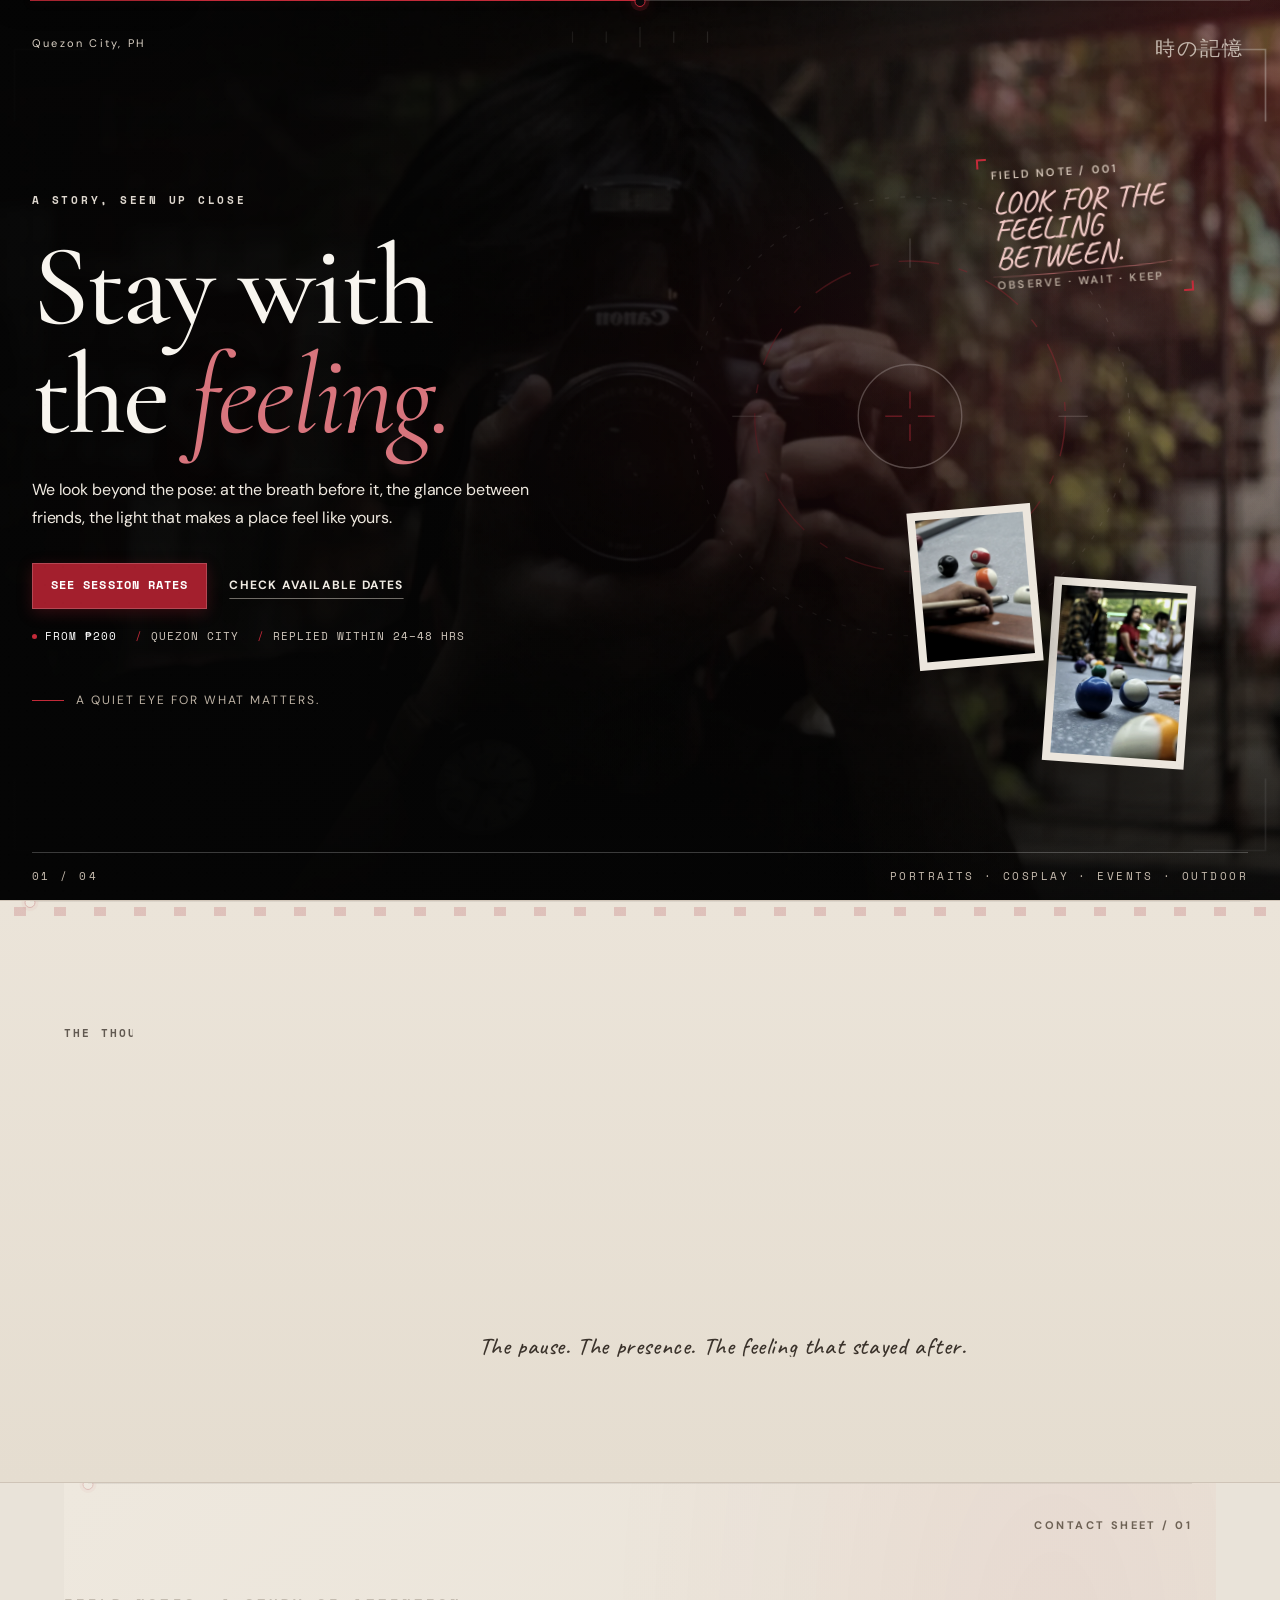
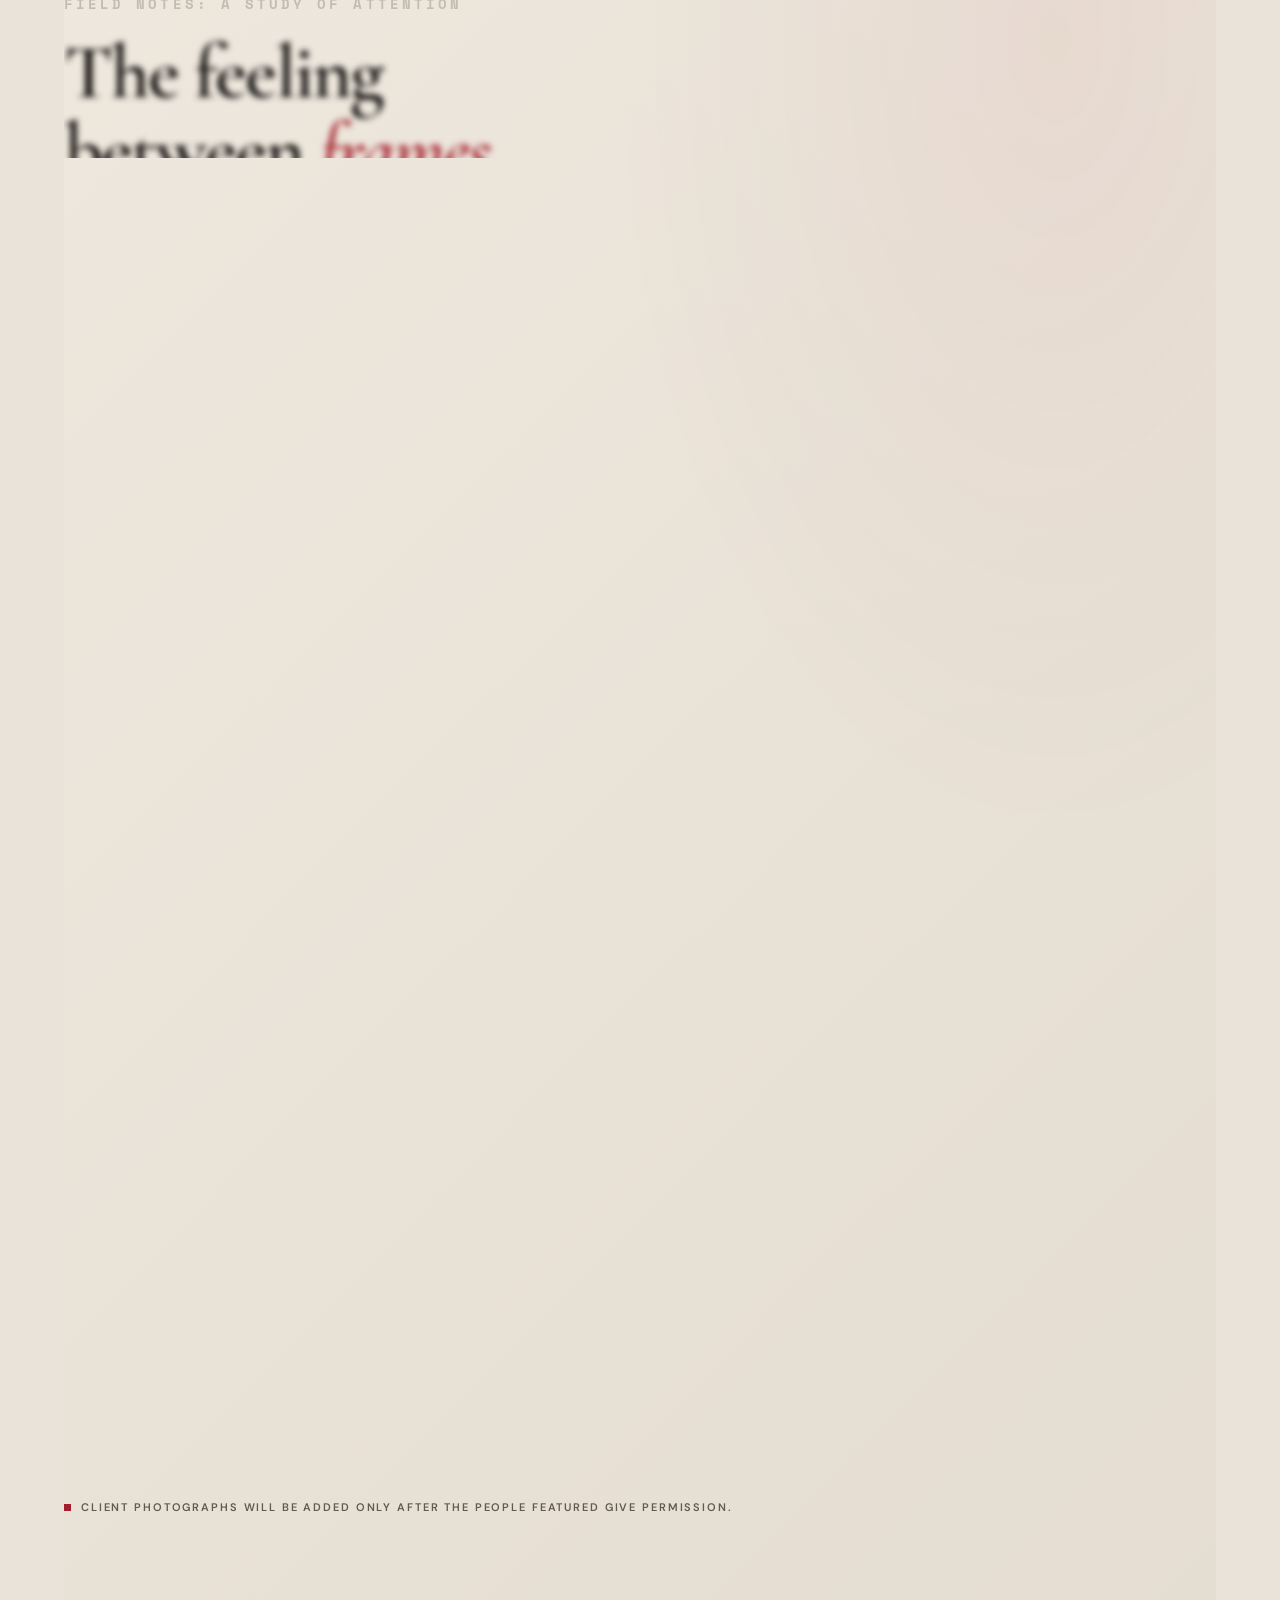
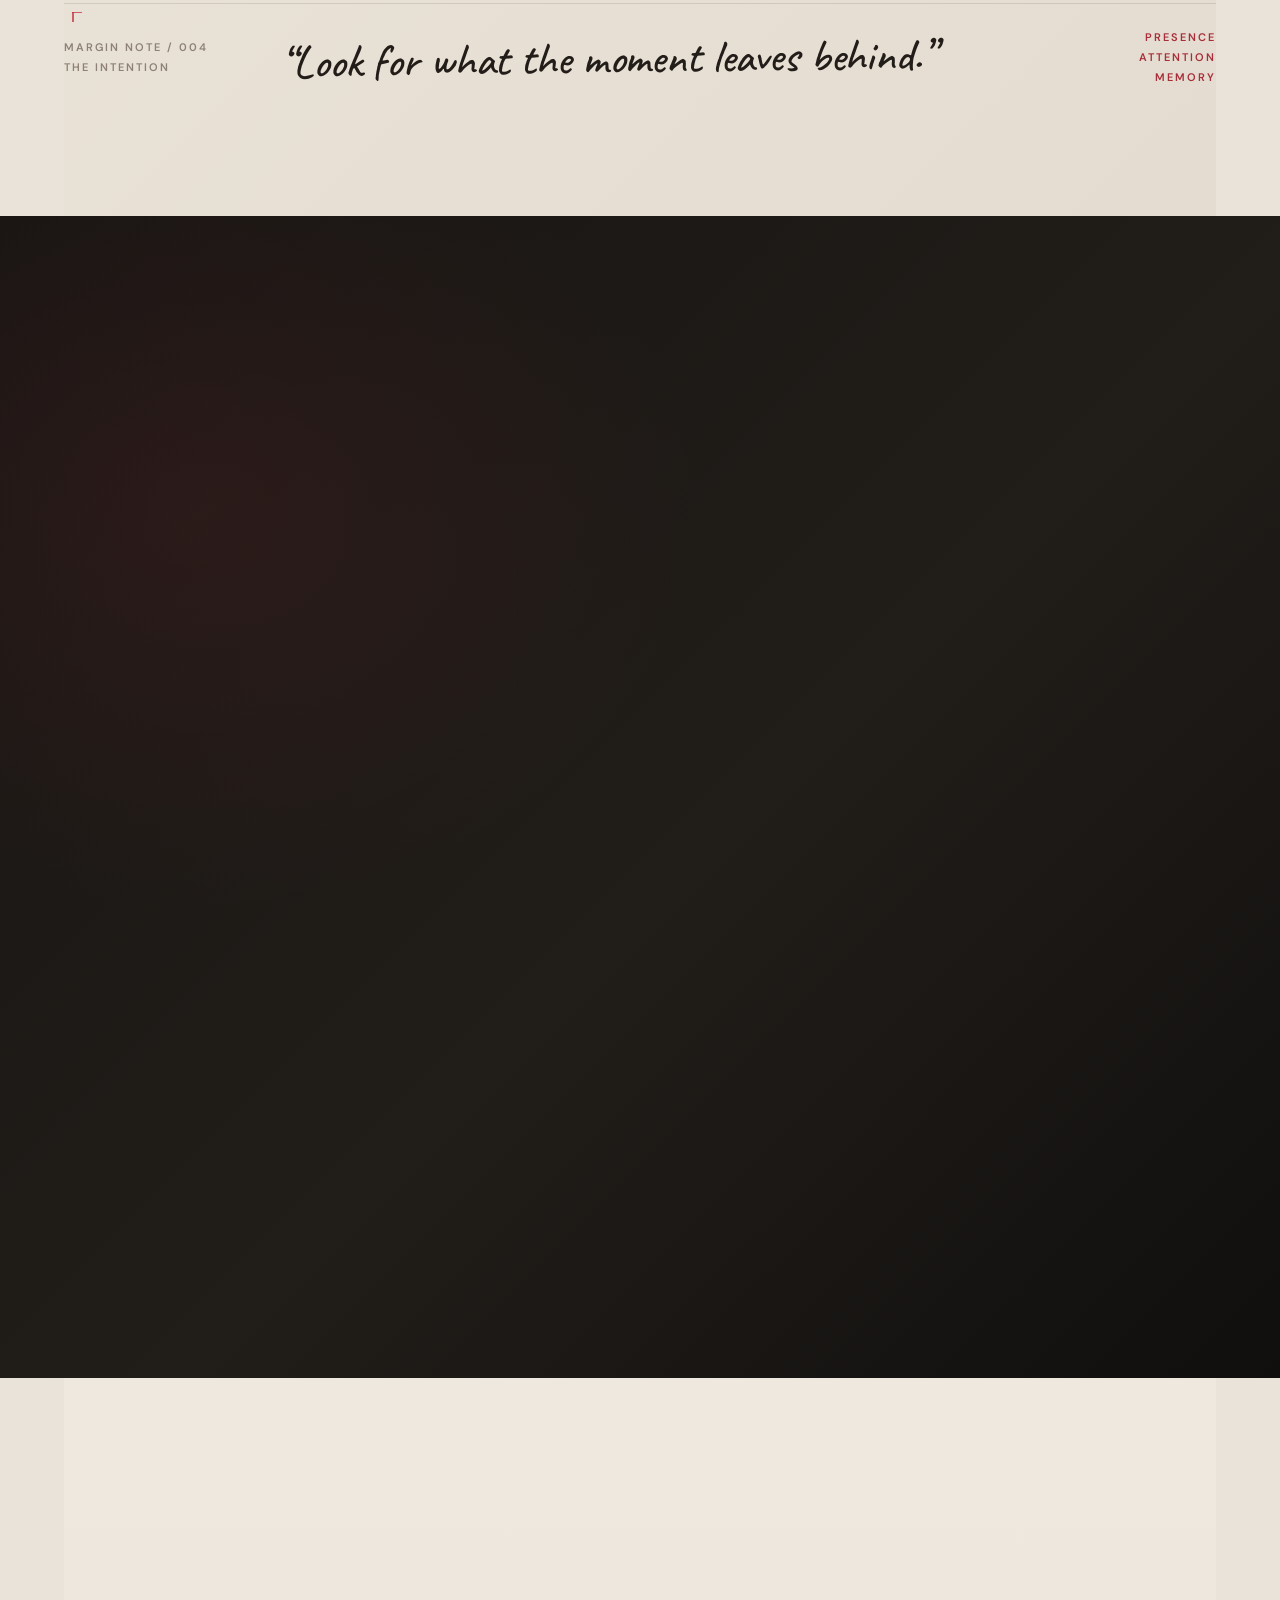
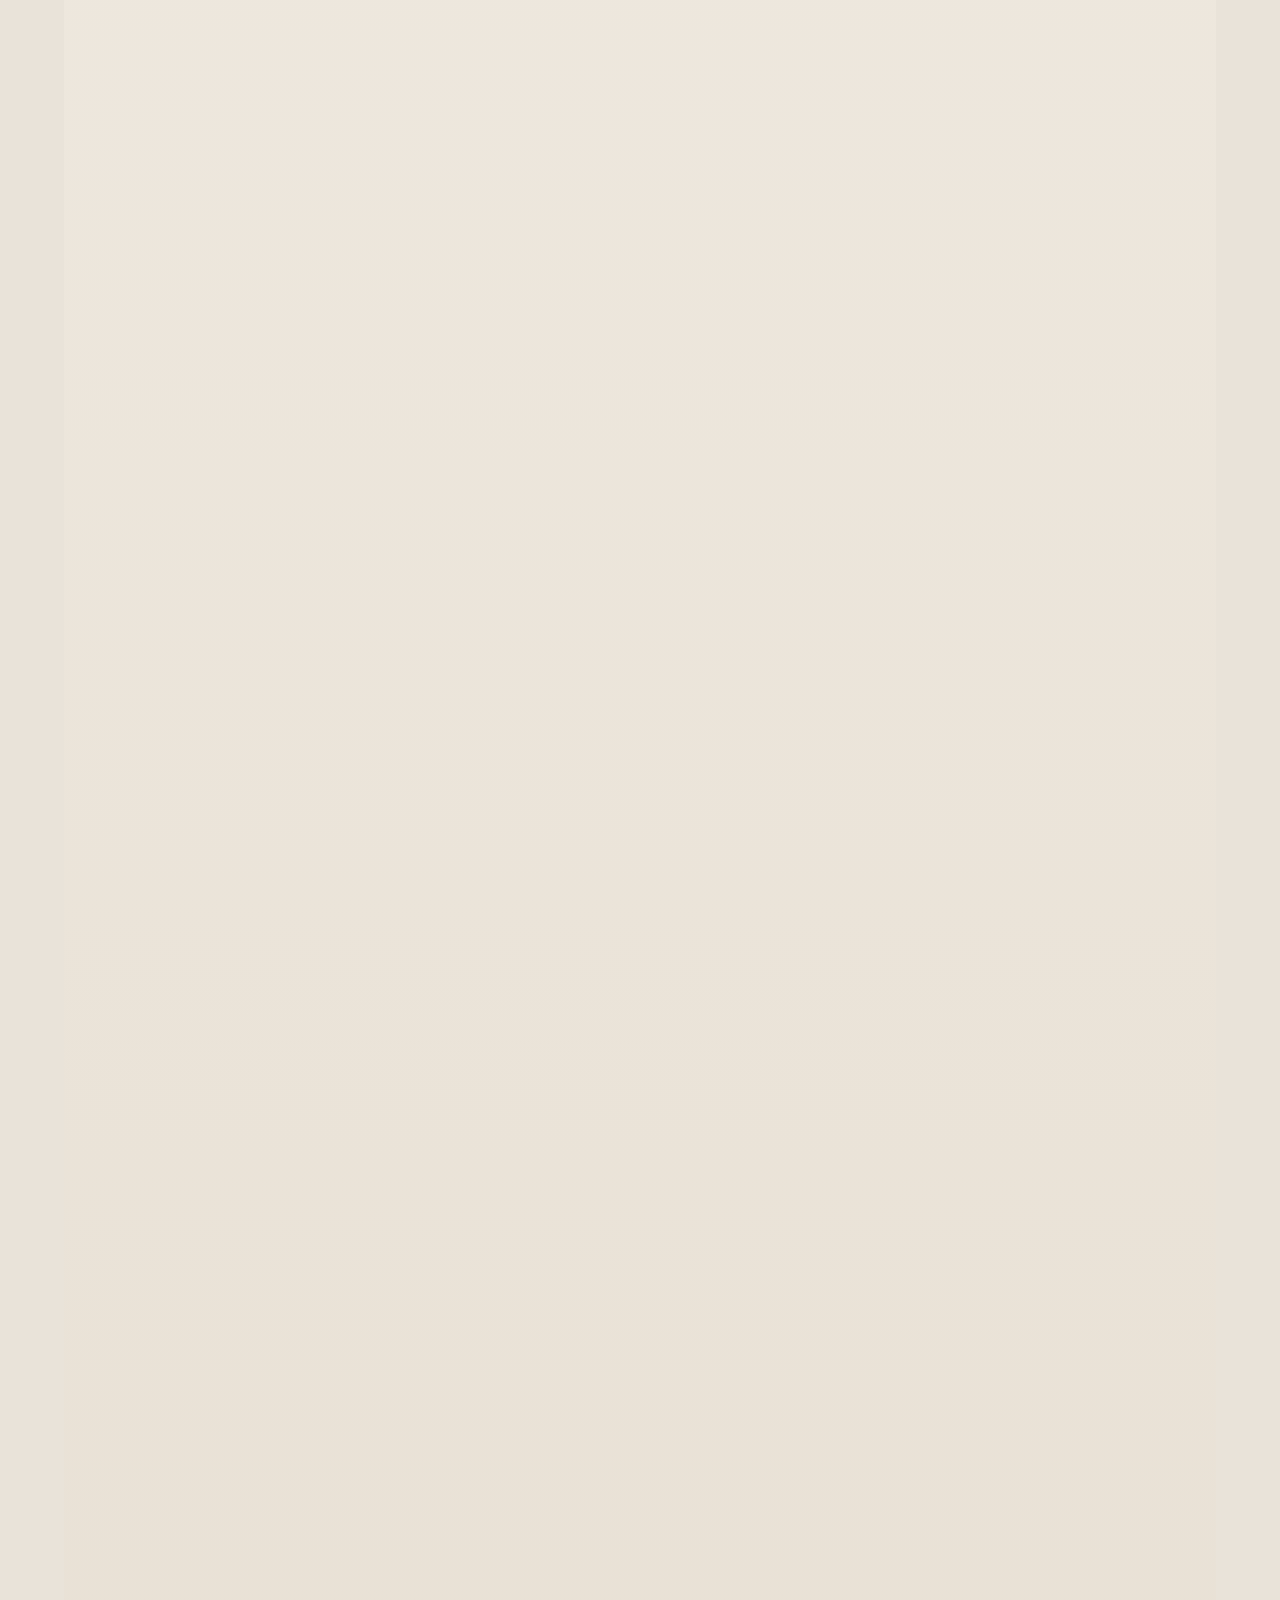
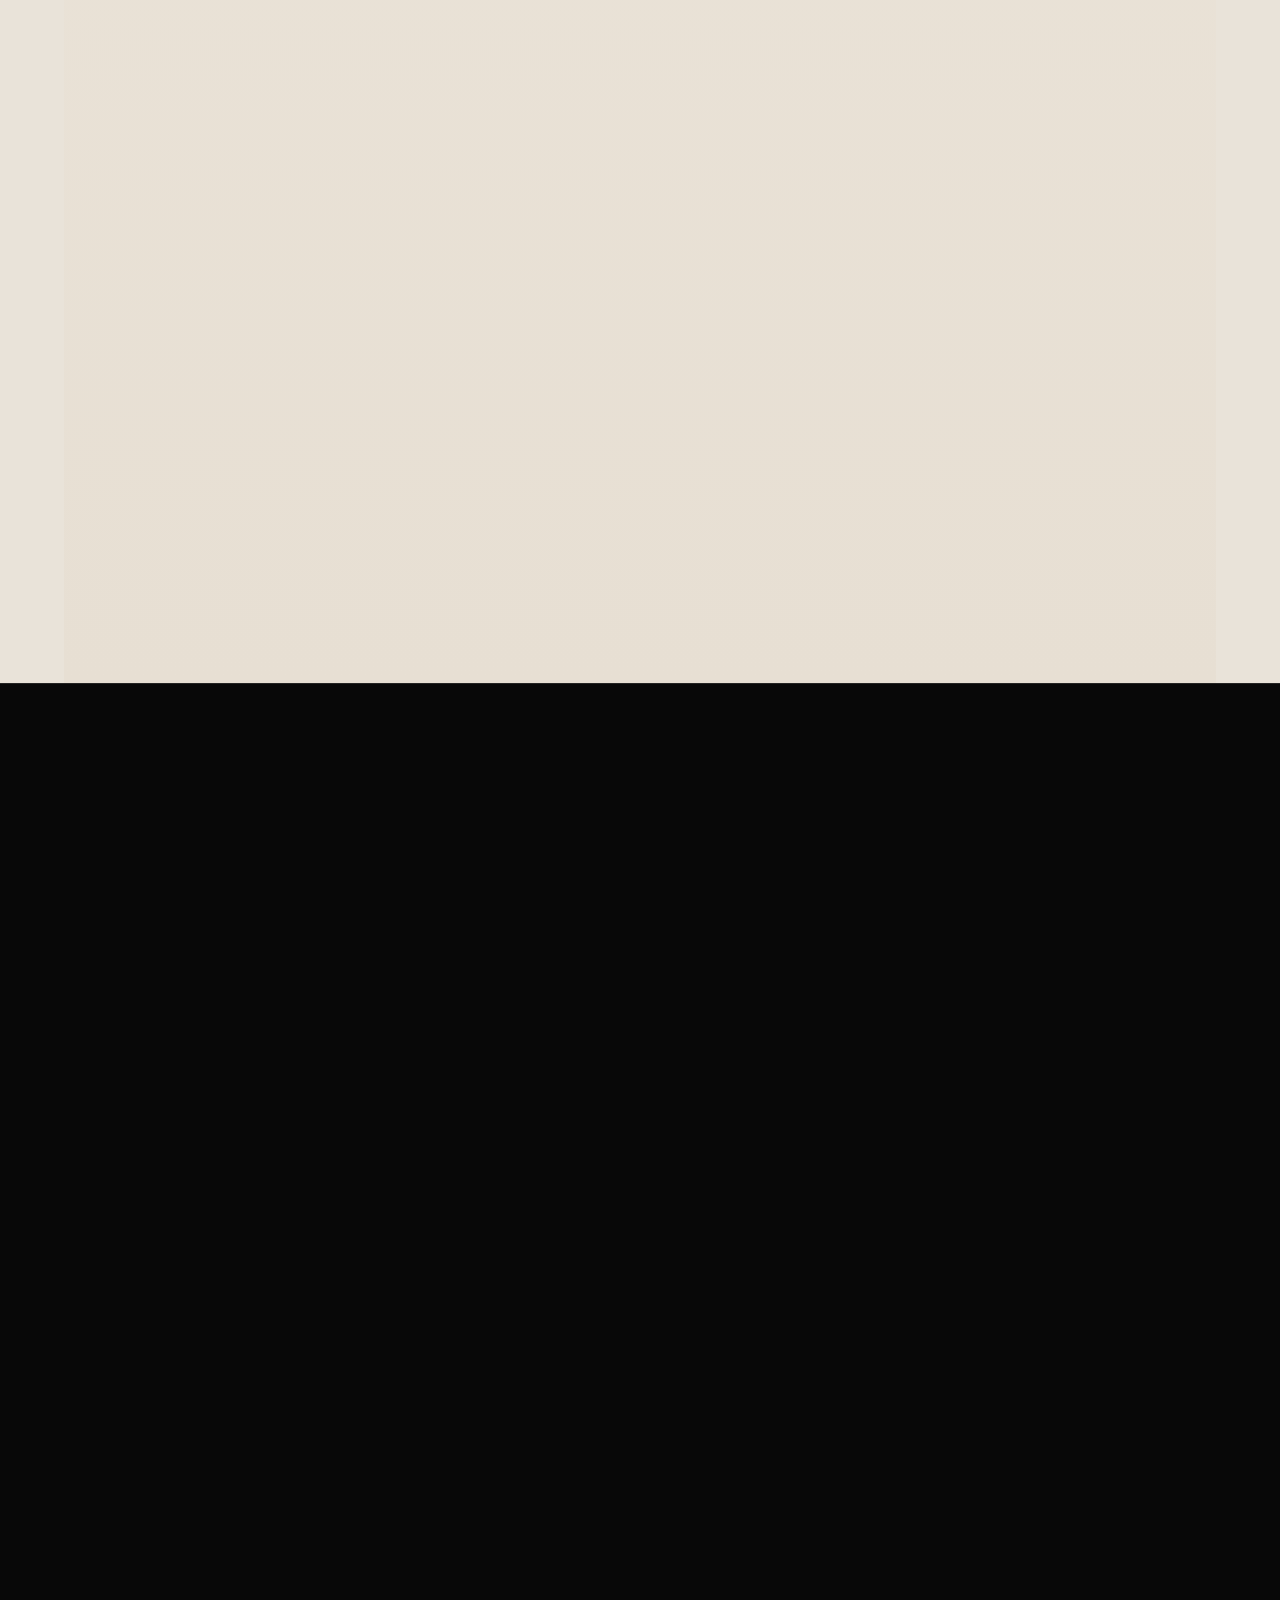
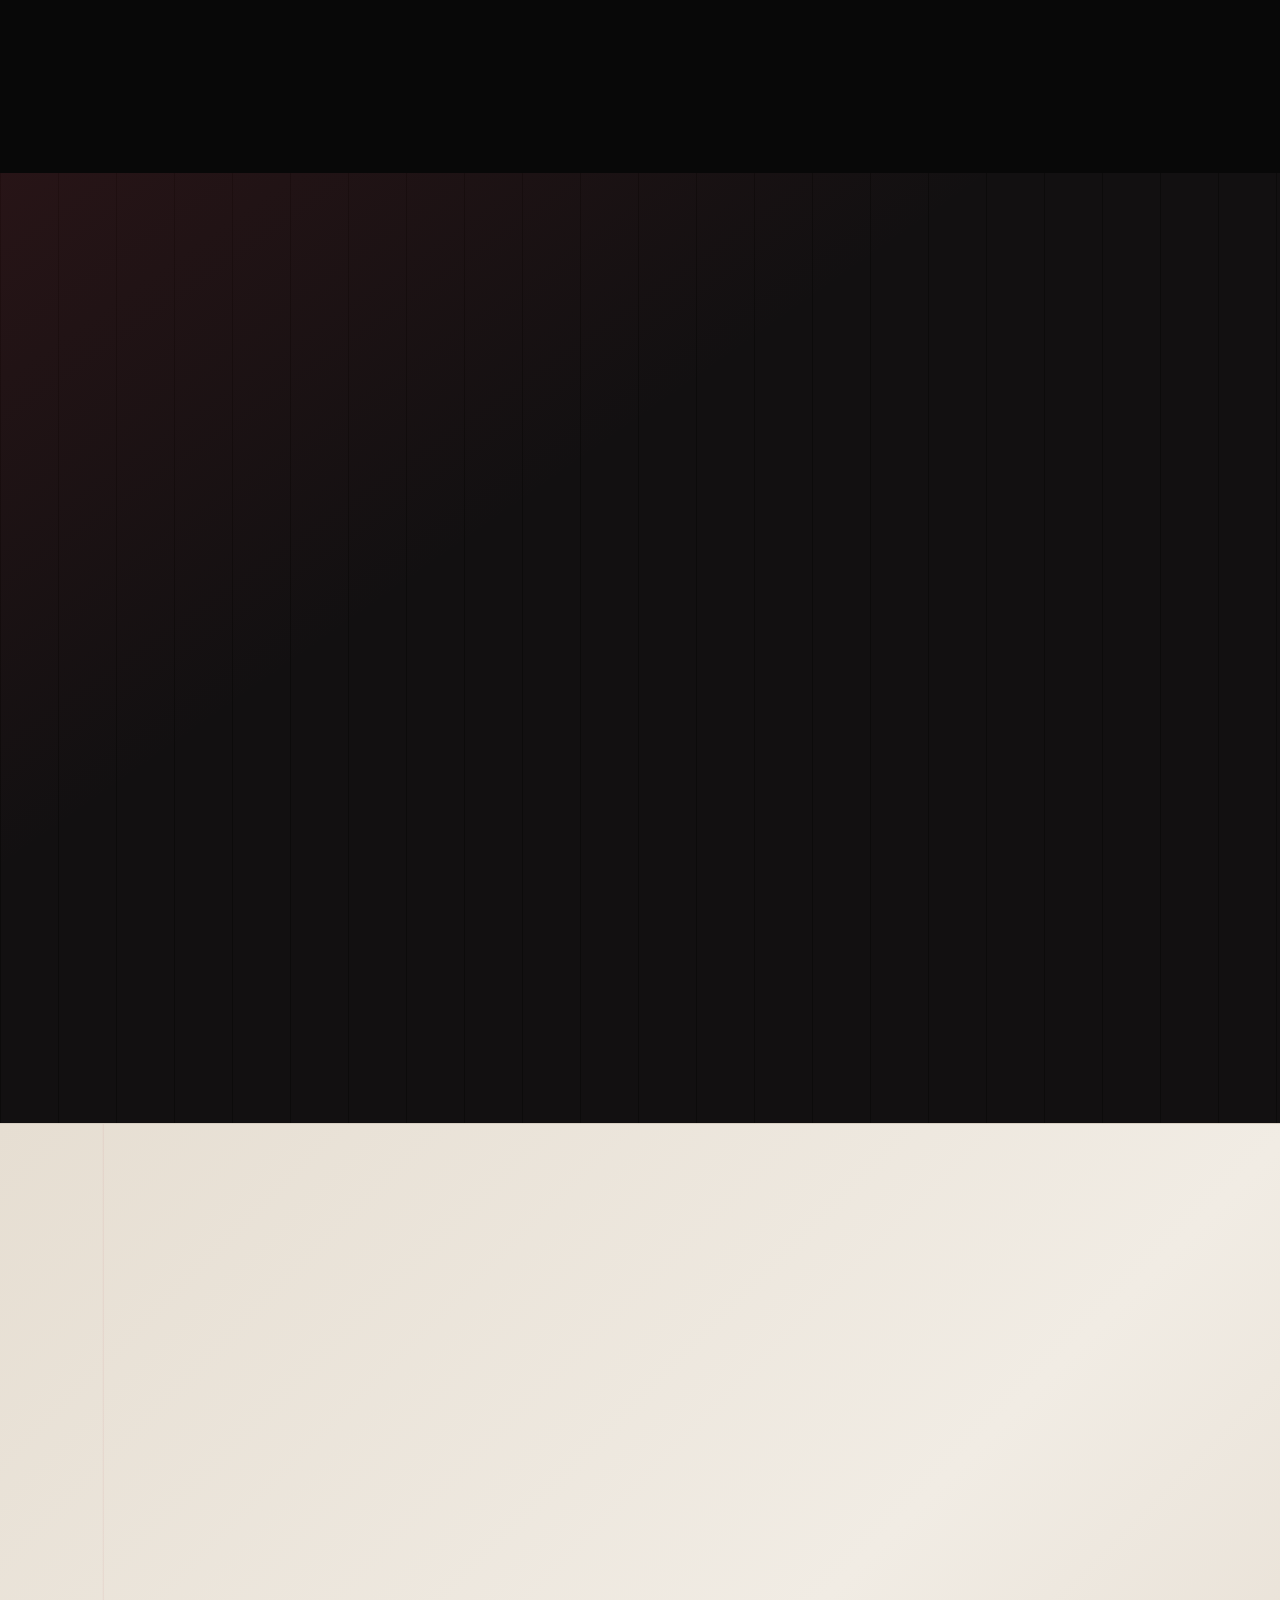
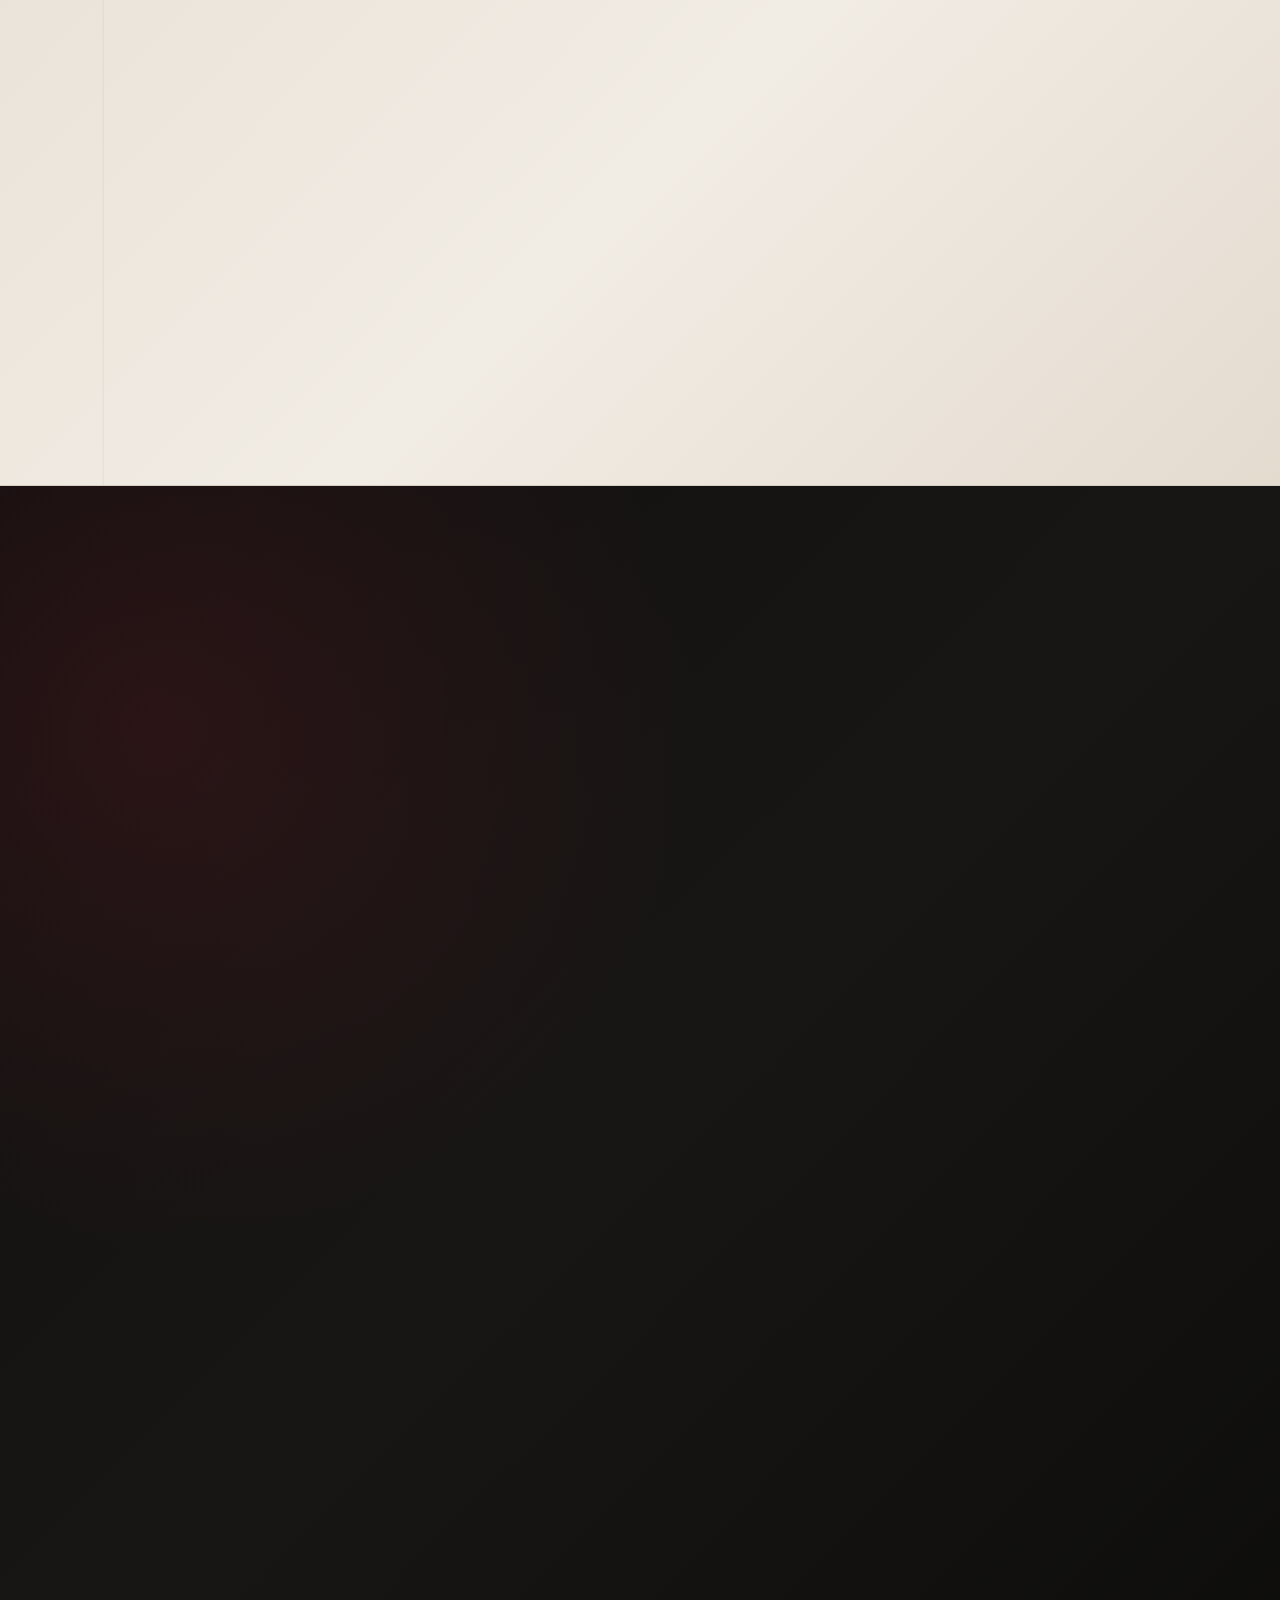
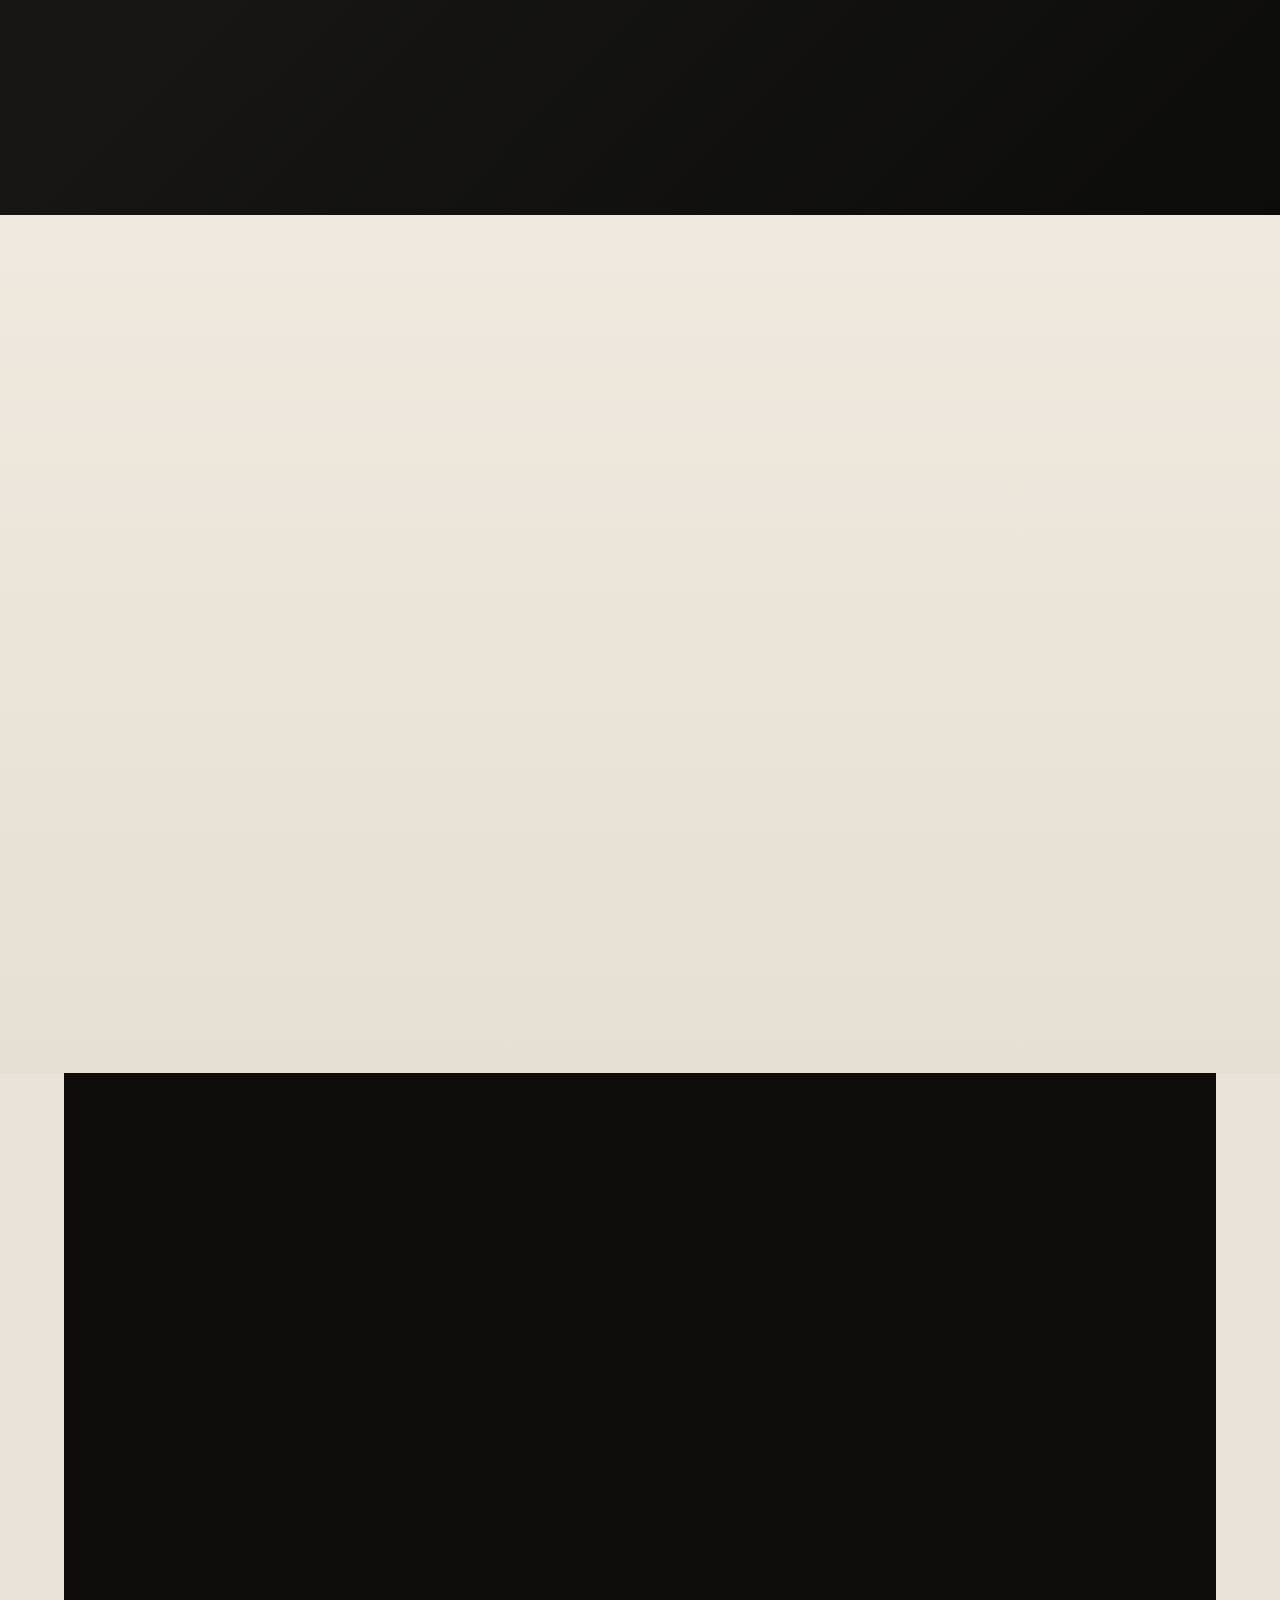
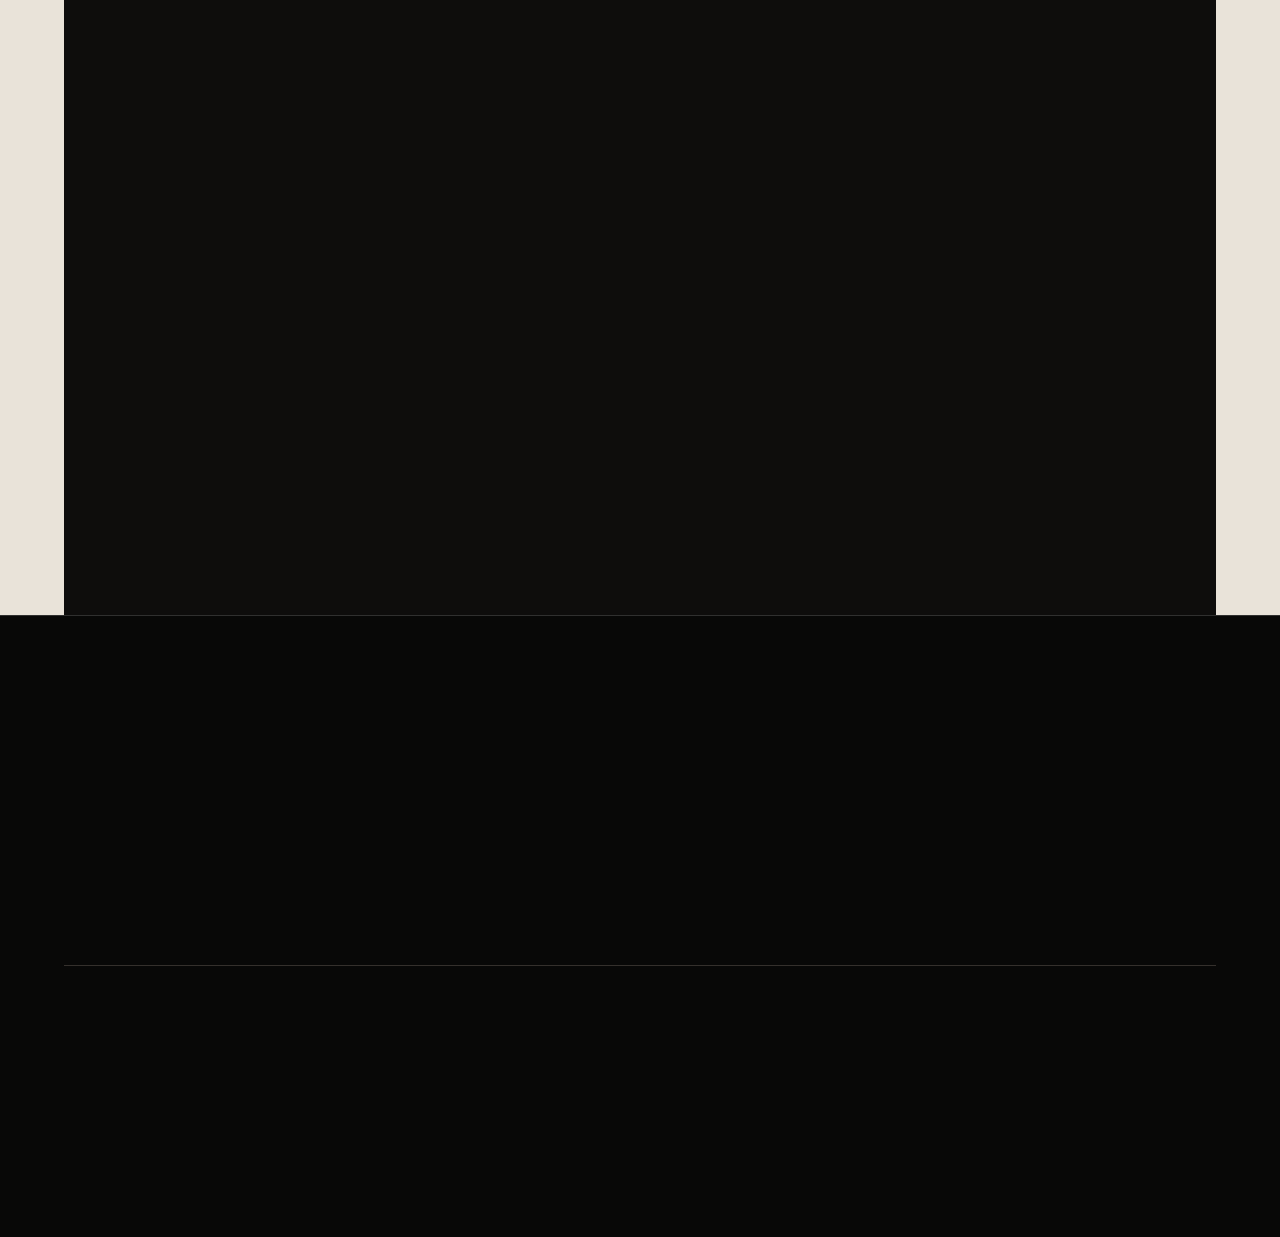
==== commit 70f8c7fc: "feat(seo): add structured data, keyword metadata, AI crawler rules, and llms.txt" ====
--- a/index.html
+++ b/index.html
@@ -6,21 +6,22 @@
   <meta name="theme-color" content="#000000">
   <meta name="referrer" content="strict-origin-when-cross-origin">
   <meta http-equiv="Content-Security-Policy" content="default-src 'self'; base-uri 'self'; object-src 'none'; form-action 'self'; script-src 'self' https://static.sketchfab.com https://challenges.cloudflare.com https://*.challenges.cloudflare.com; style-src 'self' 'unsafe-inline'; font-src 'self'; img-src 'self' data: blob: https:; connect-src 'self' https://pjuwrngnrrvdiwqspkic.supabase.co https://challenges.cloudflare.com https://*.challenges.cloudflare.com https://*.cloudflareinsights.com; frame-src 'self' https://sketchfab.com https://*.sketchfab.com https://challenges.cloudflare.com https://*.challenges.cloudflare.com; upgrade-insecure-requests">
-  <meta name="description" content="TOKI SATSUEI is a small Quezon City photography team capturing cosplay, portraits, events, and everyday moments.">
+  <meta name="robots" content="index,follow,max-image-preview:large">
+  <meta name="description" content="TOKI SATSUEI offers cosplay, portrait, outdoor, and event photography in Quezon City. Sessions start at ₱200 with 7-day private online gallery delivery.">
   <link rel="canonical" href="https://legioniz.github.io/toki-satsuei/">
   <meta name="twitter:card" content="summary_large_image">
-  <meta name="twitter:title" content="TOKI SATSUEI · Capturing Moments, Preserving Memories">
-  <meta name="twitter:description" content="Cosplay photography, portraits, outdoor sessions, and event coverage around Quezon City.">
+  <meta name="twitter:title" content="TOKI SATSUEI · Cosplay & Portrait Photography in Quezon City">
+  <meta name="twitter:description" content="Cosplay photography, portraits, outdoor sessions, and event coverage in Quezon City. Packages start at ₱200 with 7-day private delivery.">
   <meta property="og:type" content="website">
-  <meta property="og:title" content="TOKI SATSUEI · Capturing Moments, Preserving Memories">
-  <meta property="og:description" content="Cosplay photography, portraits, outdoor sessions, and event coverage around Quezon City.">
+  <meta property="og:title" content="TOKI SATSUEI · Cosplay & Portrait Photography in Quezon City">
+  <meta property="og:description" content="Cosplay photography, portraits, outdoor sessions, and event coverage in Quezon City. Packages start at ₱200 with 7-day private delivery.">
   <meta property="og:image" content="https://legioniz.github.io/toki-satsuei/assets/photography/behind-the-camera-1536.jpg">
   <meta property="og:image:alt" content="Photographer holding a Canon camera, ready to capture a moment">
   <meta property="og:url" content="https://legioniz.github.io/toki-satsuei/">
   <script type="application/ld+json">
-    {"@context":"https://schema.org","@type":"ProfessionalService","additionalType":"https://schema.org/Photographer","name":"TOKI SATSUEI Photography","description":"Small Quezon City photography team for cosplay, portraits, outdoor sessions, and event coverage.","url":"https://legioniz.github.io/toki-satsuei/","logo":"https://legioniz.github.io/toki-satsuei/assets/brand/Toki-Satsuei-Brushstroke-Emblem.png","image":"https://legioniz.github.io/toki-satsuei/assets/photography/behind-the-camera-1536.jpg","areaServed":{"@type":"City","name":"Quezon City","containedInPlace":{"@type":"Country","name":"Philippines"}},"address":{"@type":"PostalAddress","addressLocality":"Quezon City","addressCountry":"PH"},"sameAs":["https://www.facebook.com/tokisatsuiephotography/","https://www.instagram.com/tokisatsuiephotography/"]}
+    {"@context":"https://schema.org","@graph":[{"@type":"WebSite","@id":"https://legioniz.github.io/toki-satsuei/#website","name":"TOKI SATSUEI","url":"https://legioniz.github.io/toki-satsuei/","inLanguage":"en"},{"@type":"ProfessionalService","@id":"https://legioniz.github.io/toki-satsuei/#service","additionalType":"https://schema.org/Photographer","name":"TOKI SATSUEI Photography","description":"Small Quezon City photography team for cosplay, portraits, outdoor sessions, and event coverage.","url":"https://legioniz.github.io/toki-satsuei/","logo":"https://legioniz.github.io/toki-satsuei/assets/brand/Toki-Satsuei-Brushstroke-Emblem.png","image":"https://legioniz.github.io/toki-satsuei/assets/photography/behind-the-camera-1536.jpg","priceRange":"₱200 - ₱500","areaServed":{"@type":"City","name":"Quezon City","containedInPlace":{"@type":"Country","name":"Philippines"}},"address":{"@type":"PostalAddress","addressLocality":"Quezon City","addressCountry":"PH"},"sameAs":["https://www.facebook.com/tokisatsuiephotography/","https://www.instagram.com/tokisatsuiephotography/"],"hasOfferCatalog":{"@type":"OfferCatalog","name":"Photography Session Packages","itemListElement":[{"@type":"Offer","name":"Quick Snap","description":"15-minute session with 3 edited photos and selected unedited JPEGs for 1 character or outfit.","price":"200","priceCurrency":"PHP"},{"@type":"Offer","name":"Toki Portraits","description":"30-minute session with 6 edited photos, selected unedited JPEGs, and multiple poses.","price":"350","priceCurrency":"PHP"},{"@type":"Offer","name":"Signature Session","description":"60-minute session with 10 edited photos and selected unedited JPEGs.","price":"500","priceCurrency":"PHP"},{"@type":"Offer","name":"Duo Session","description":"30-minute session for up to 2 cosplayers with 6 edited photos and selected unedited JPEGs.","price":"450","priceCurrency":"PHP"}]}},{"@type":"FAQPage","mainEntity":[{"@type":"Question","name":"Do you have a cosplay or portrait gallery yet?","acceptedAnswer":{"@type":"Answer","text":"Not yet. The photographs currently shown are practice and detail studies, not a finished cosplay or portrait client portfolio. We are building the public archive gradually, and client photographs will appear only with the permission of the people featured."}},{"@type":"Question","name":"What is included in each session?","acceptedAnswer":{"@type":"Answer","text":"Each package lists its session duration, number of edited photographs, and included details. Selected unedited JPEGs are included as stated in the package. Please confirm the exact deliverables, add-ons, and final price with us before your date is reserved."}},{"@type":"Question","name":"When will I receive my photographs?","acceptedAnswer":{"@type":"Answer","text":"Edited photographs and selected unedited JPEGs are delivered through a private gallery link within 7 days after the session. The exact package deliverables are confirmed in your booking conversation."}},{"@type":"Question","name":"Where can we have the shoot?","acceptedAnswer":{"@type":"Answer","text":"We arrange locations with you, with Quezon City as our main area. Transportation within QC is included as stated in the session notes. Travel outside QC, venue access, and any venue-related costs are discussed before confirmation."}},{"@type":"Question","name":"Can you post my photographs on your page?","acceptedAnswer":{"@type":"Answer","text":"Only with your permission. You can decline public use of your photographs, and that choice does not change your agreed session or delivery. For anyone under 18, a parent or legal guardian must be involved and approve any public sharing."}},{"@type":"Question","name":"Does the booking form confirm my date?","acceptedAnswer":{"@type":"Answer","text":"No. It sends a request to TOKI SATSUEI for review and gives you a reference number when it is saved. It does not reserve a date or request payment. A paid session is confirmed only after we agree in writing on the schedule, location, deliverables, and final price, the reservation fee is verified, and we send written confirmation. Free sessions are confirmed in writing after the details are agreed."}},{"@type":"Question","name":"Do I need to pay a deposit?","acceptedAnswer":{"@type":"Answer","text":"Paid sessions require a 20% reservation fee based on the final agreed price. It counts toward the package total, with the balance due on or before the session. You will receive payment instructions only after we agree on the details in writing. Free portfolio sessions do not require a downpayment."}}]}]}
   </script>
-  <title>TOKI SATSUEI · Capturing Moments, Preserving Memories</title>
+  <title>TOKI SATSUEI · Cosplay & Portrait Photography in Quezon City</title>
   <link rel="stylesheet" href="./toki-home.css">
   <link rel="icon" href="./assets/brand/Toki-Satsuei-Brushstroke-Emblem.png" type="image/png">
   <link rel="preload" as="font" type="font/woff2" href="./assets/fonts/dm-sans-variable-normal.woff2" crossorigin>
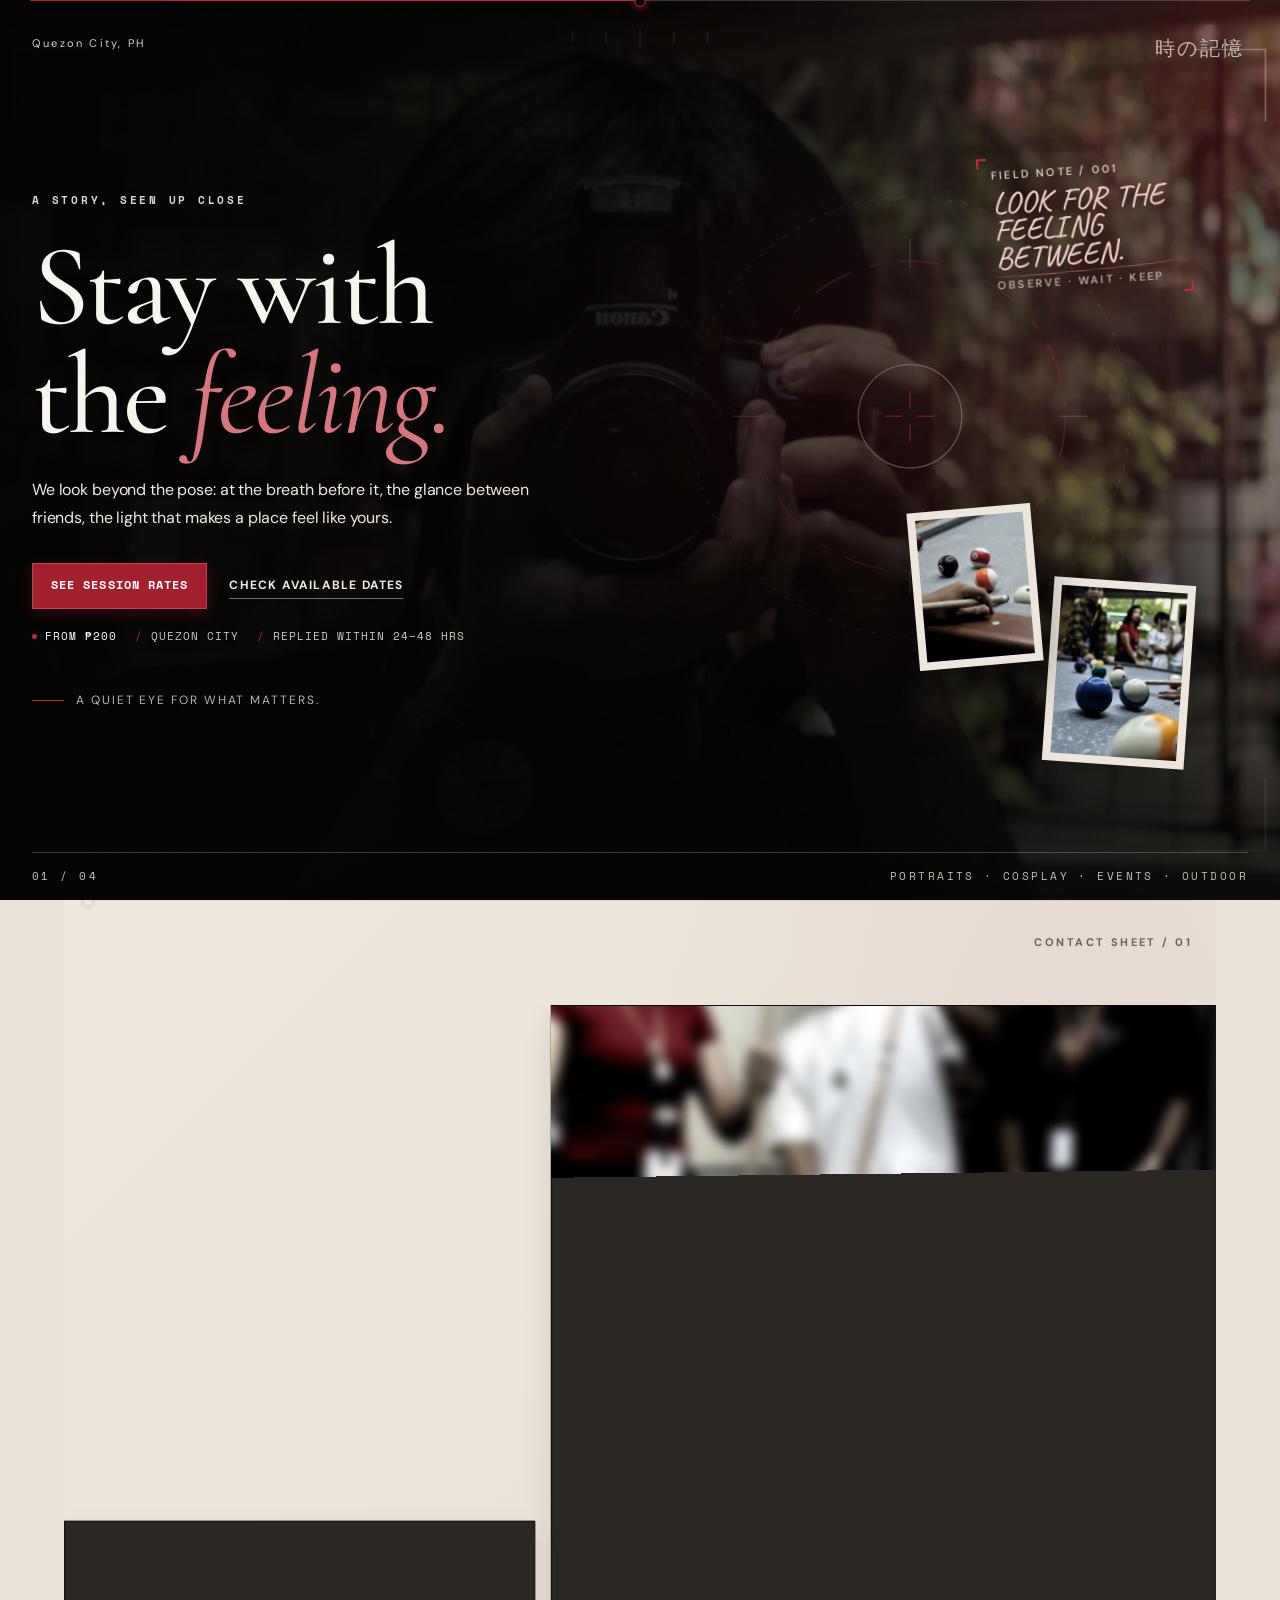
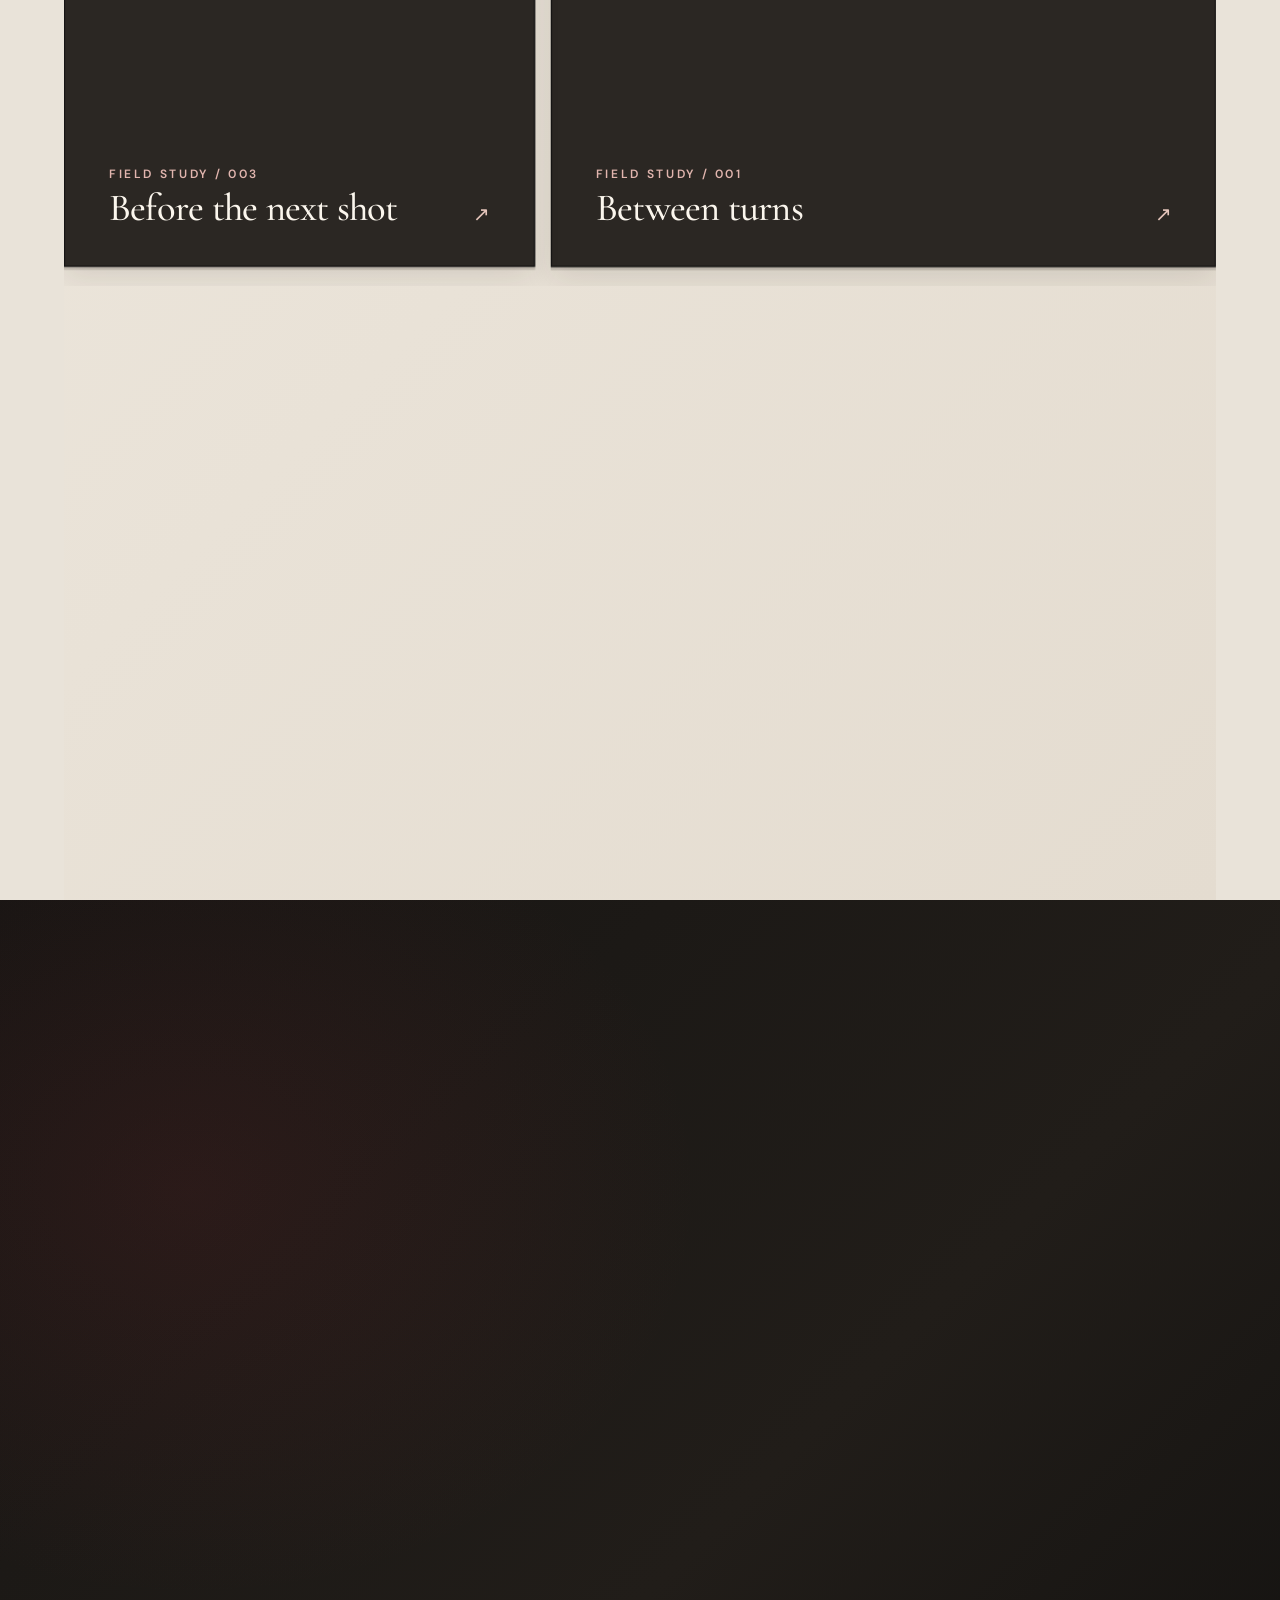
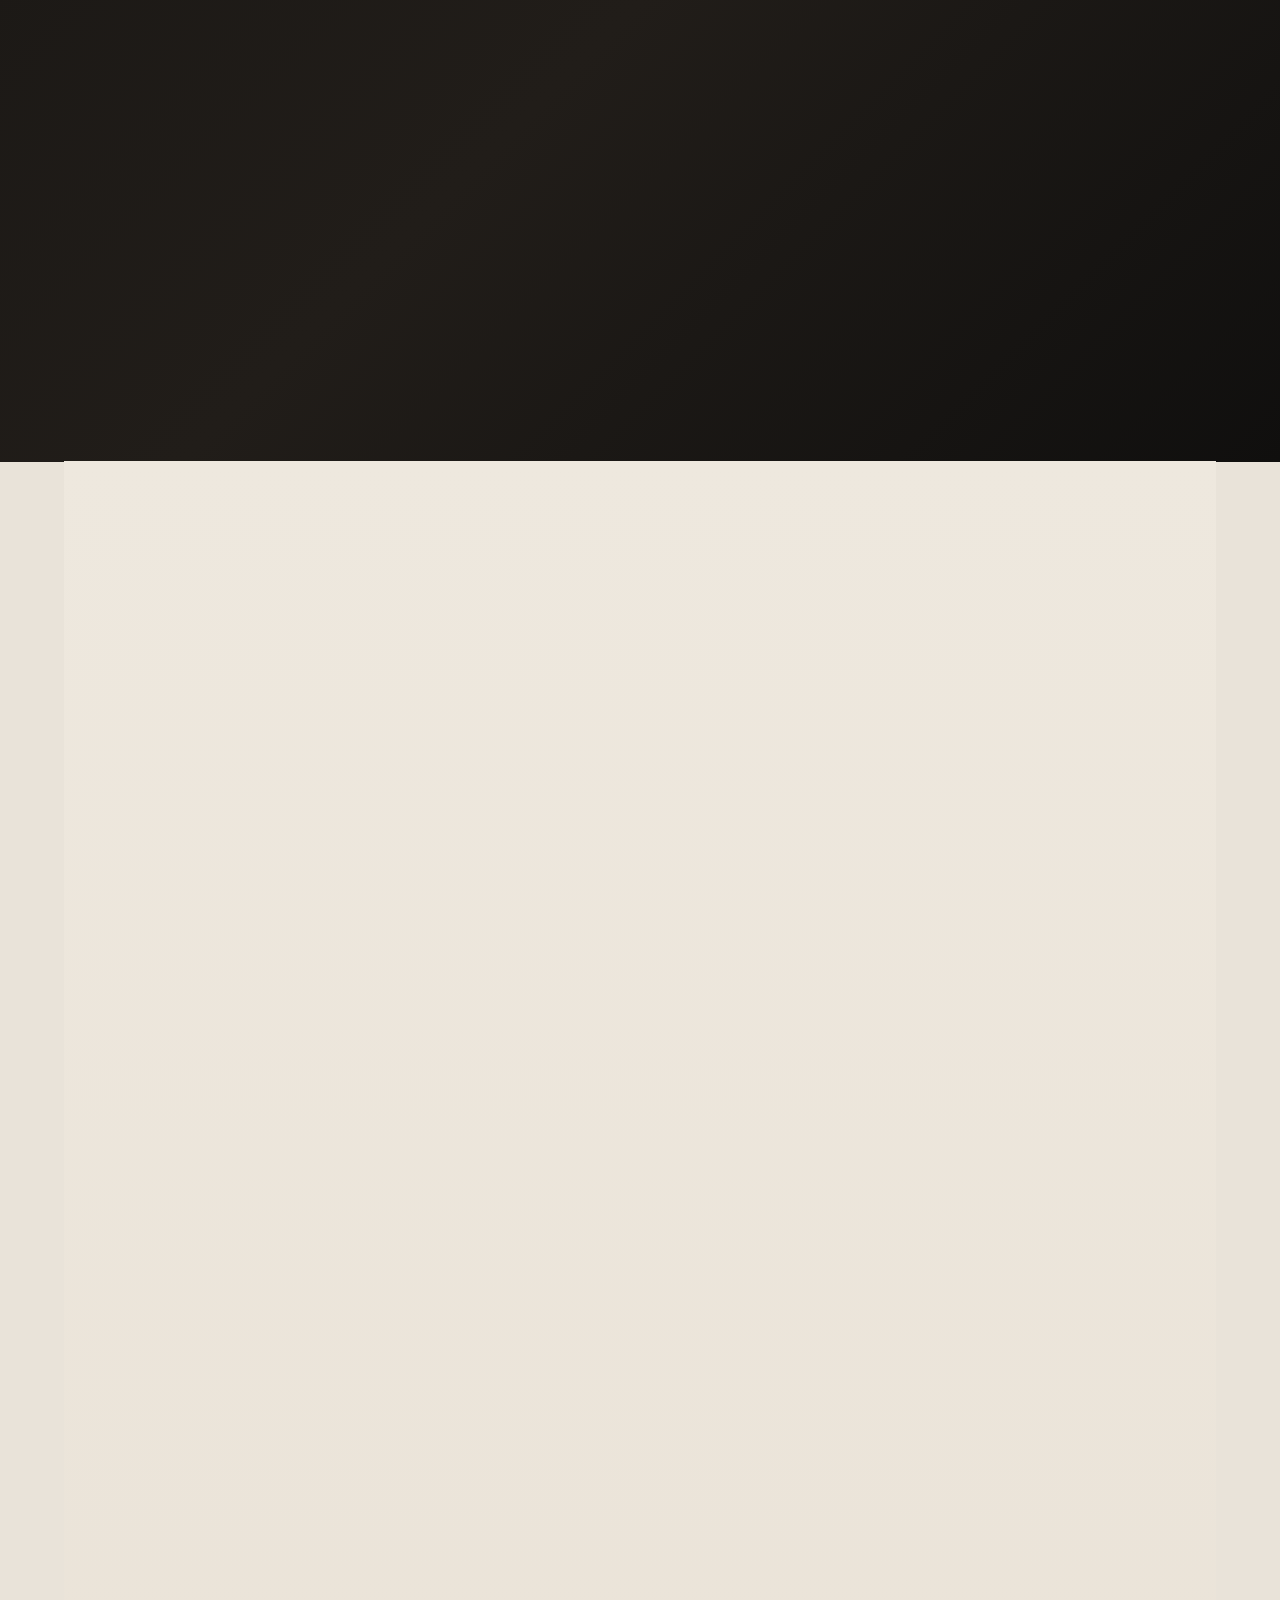
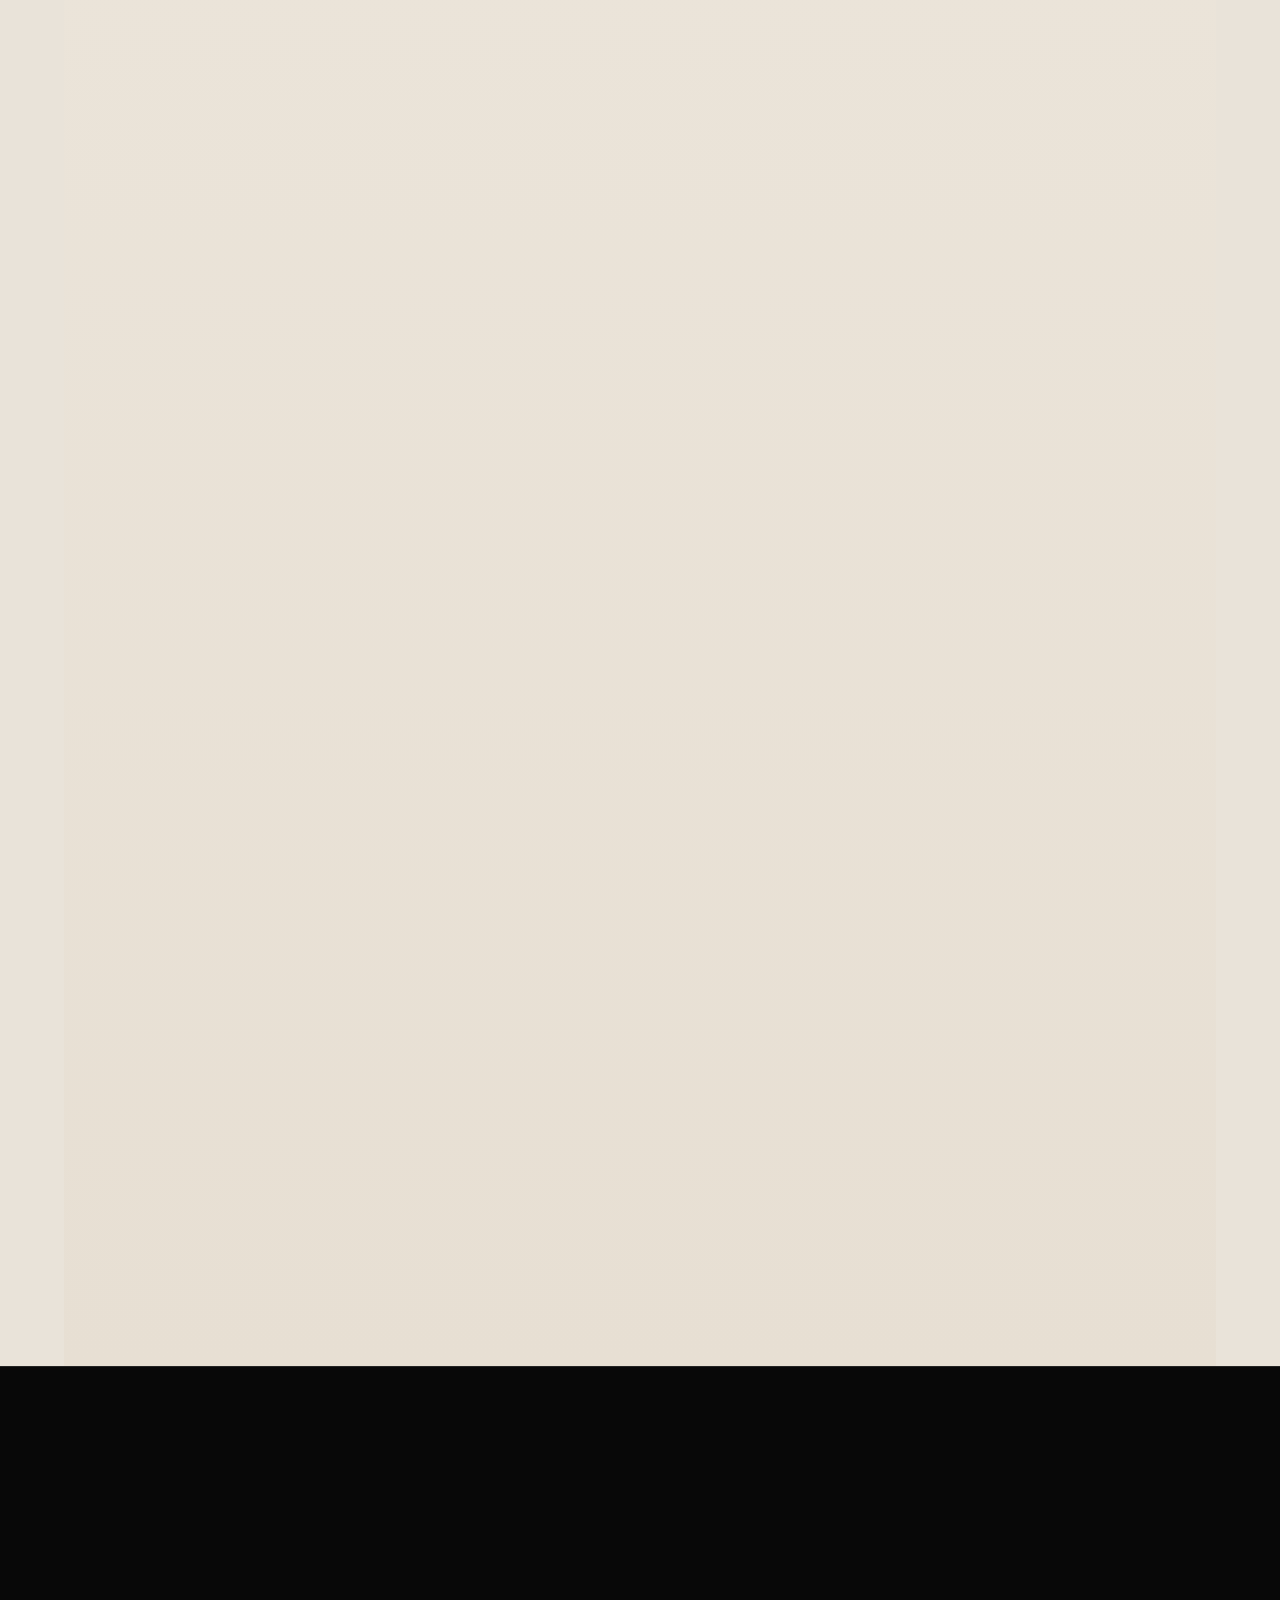
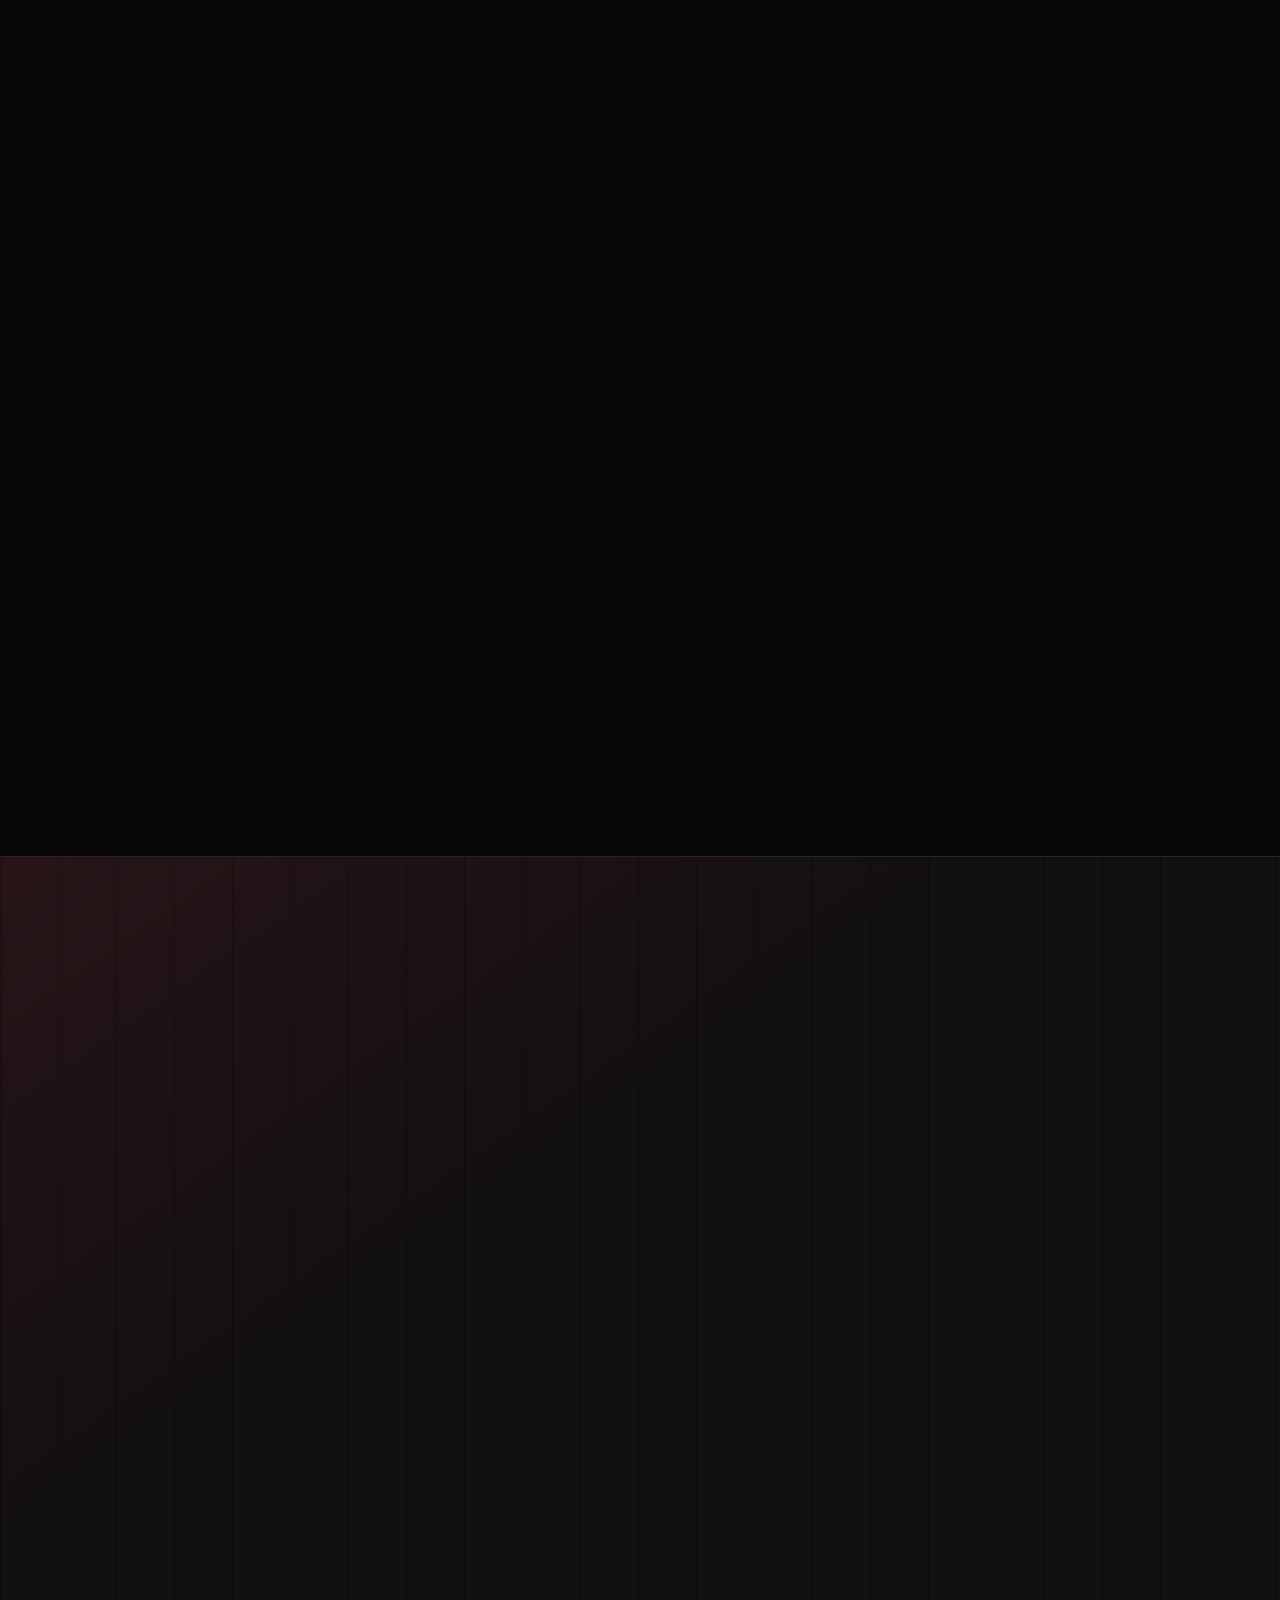
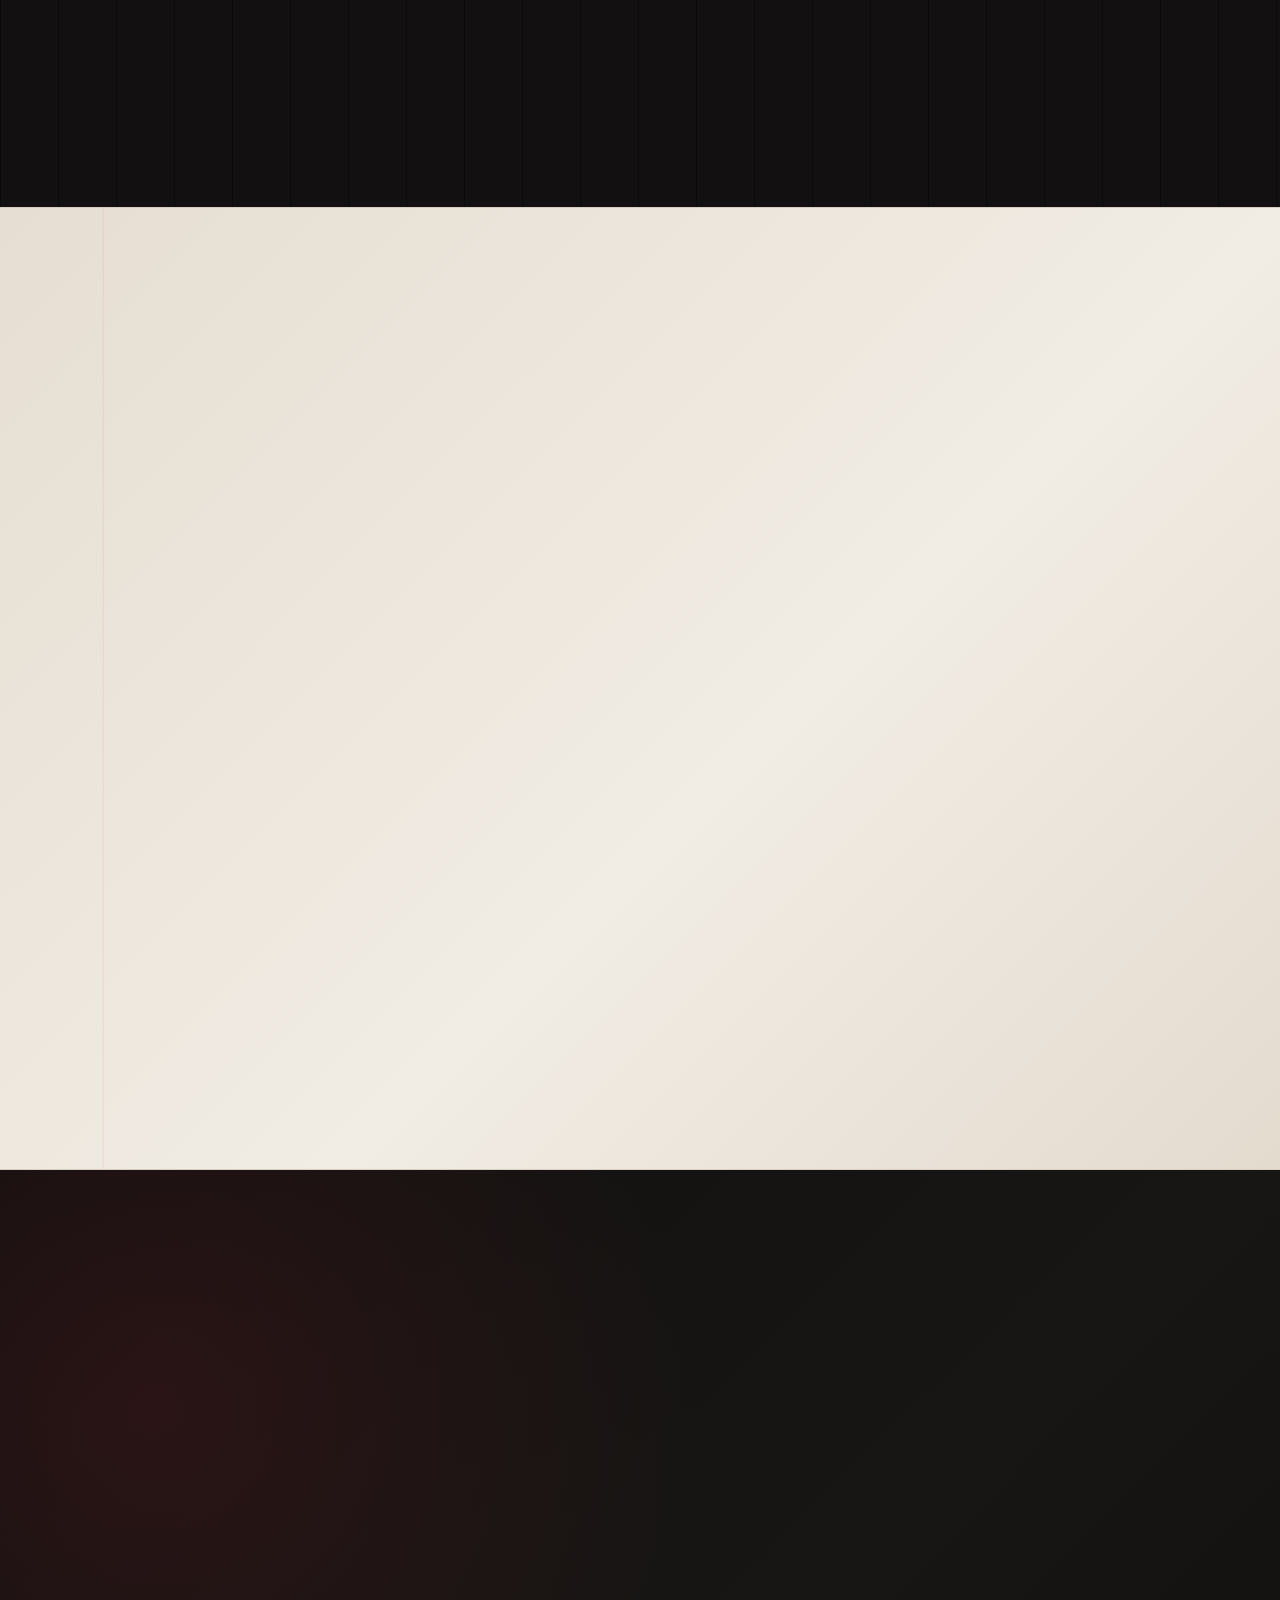
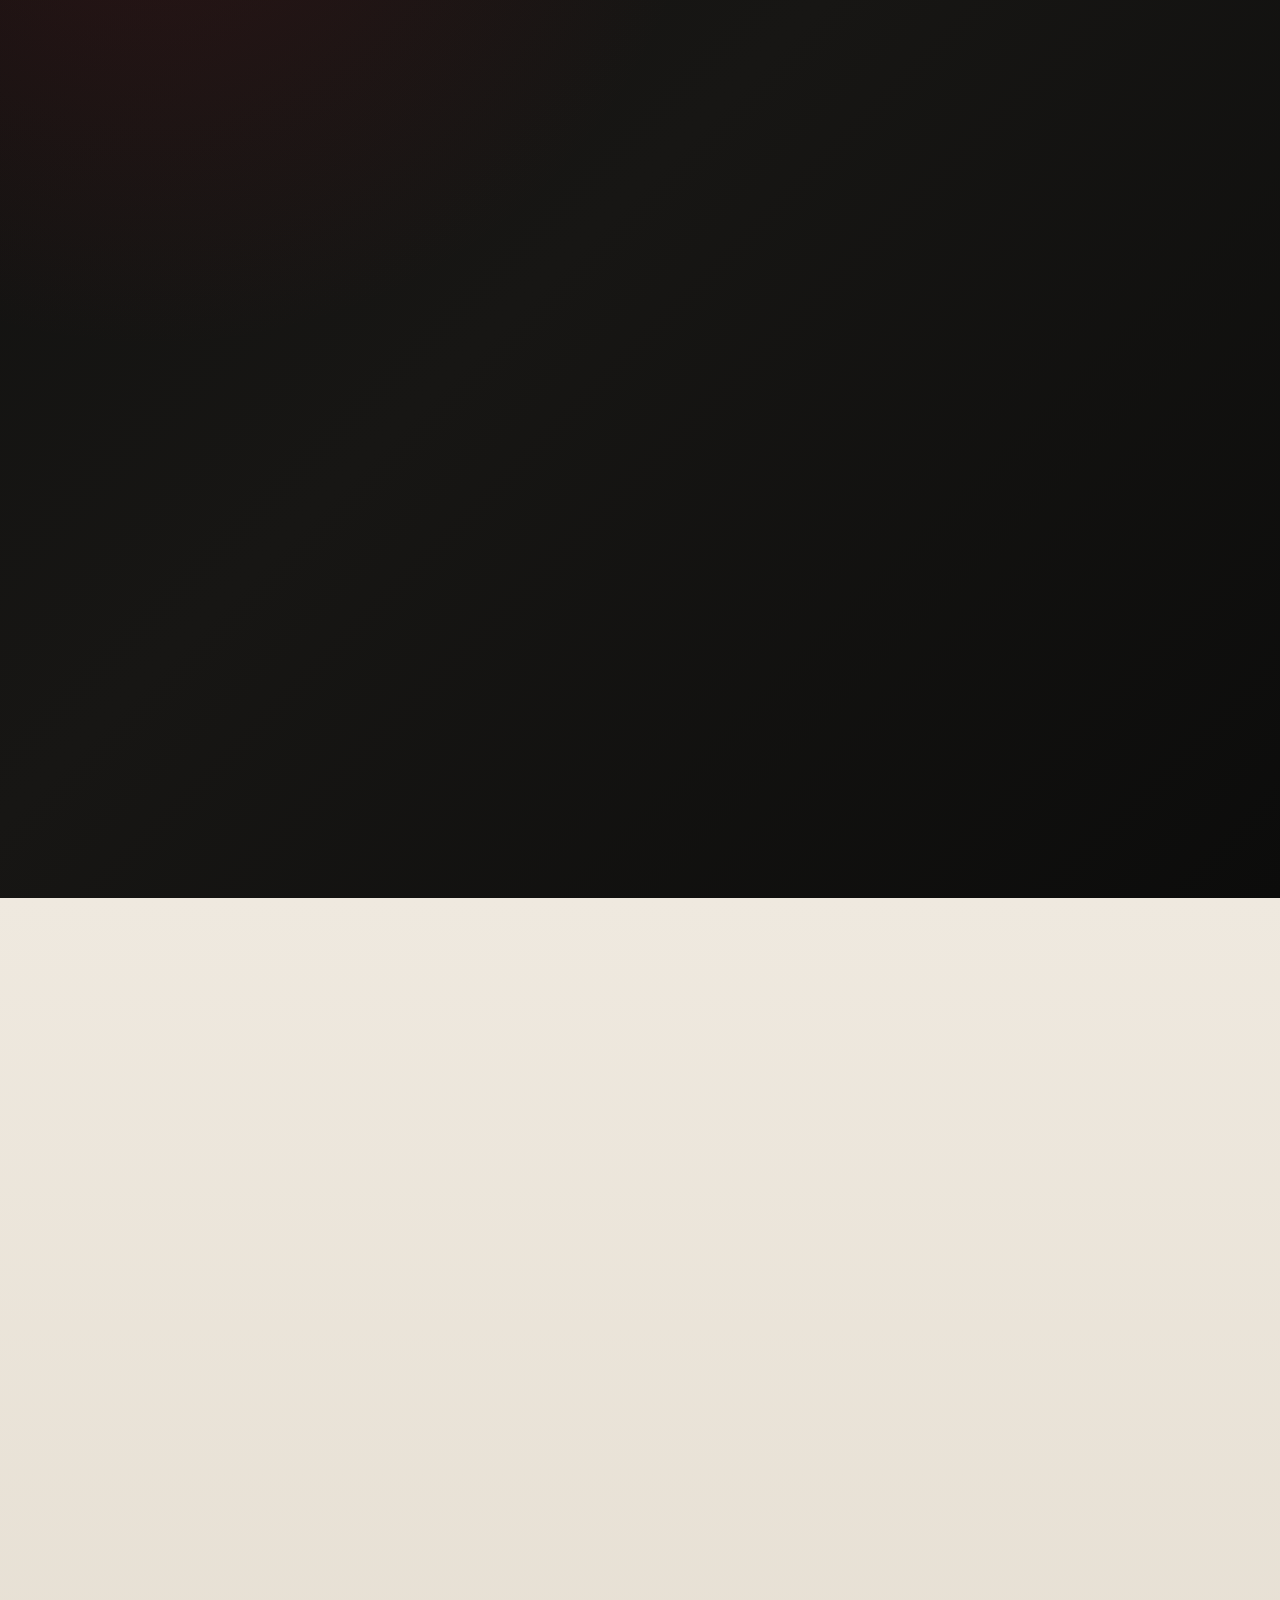
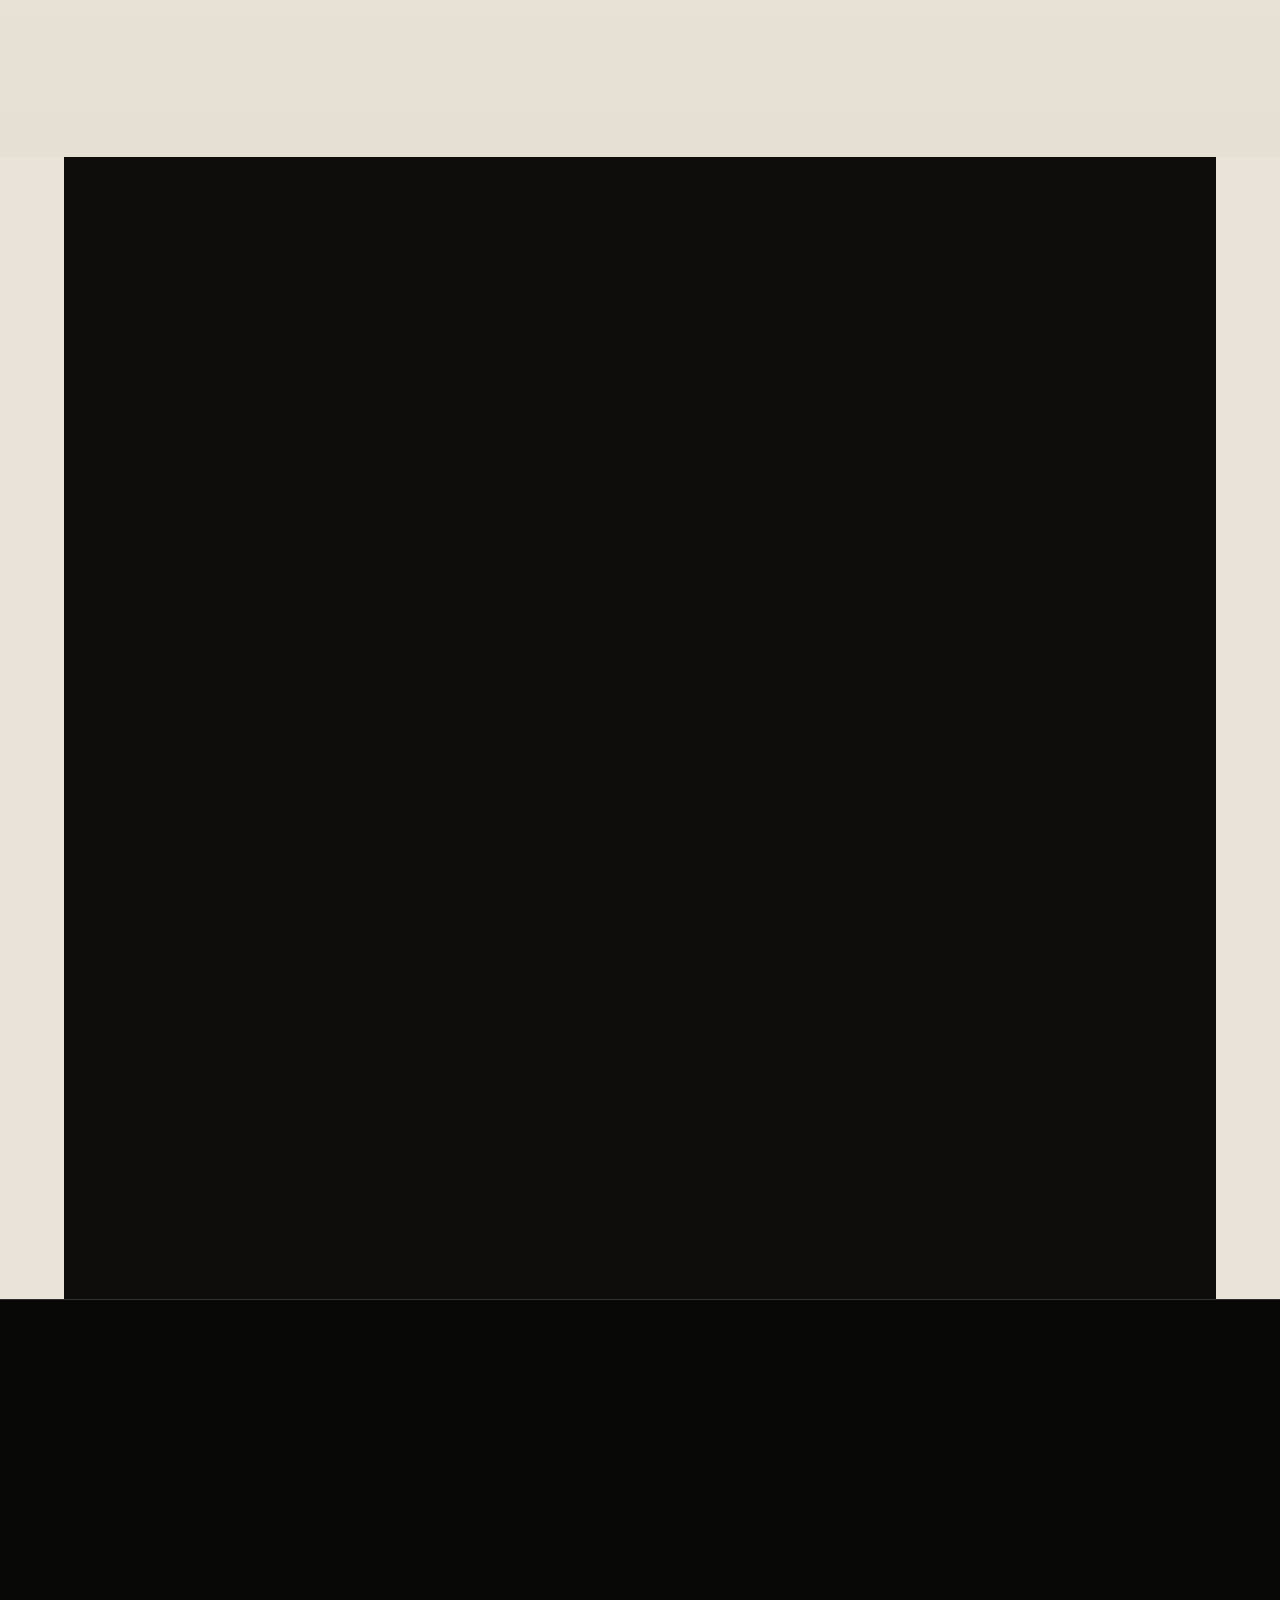
==== commit ff54015a: "refactor(home): remove intro-band, work heading, and filter buttons while keeping practice photo car" ====
--- a/index.html
+++ b/index.html
@@ -121,24 +121,7 @@
       <div class="hero-bottom-rule"><span>01 / 04</span><span>PORTRAITS · COSPLAY · EVENTS · OUTDOOR</span></div>
     </section>
 
-    <section class="intro-band">
-      <div class="section-wrap intro-inner">
-        <p class="eyebrow" data-reveal="left">The thought behind the lens</p>
-        <p class="intro-statement" data-reveal="up" data-reveal-delay="1">The shutter catches a fraction of a second. The frame should bring back <em>everything around it.</em></p>
-        <p class="intro-note" data-reveal="up" data-reveal-delay="2">The pause. The presence. The feeling that stayed after.</p>
-      </div>
-    </section>
-
-    <section class="work-section section-wrap" id="work">
-      <div class="section-heading" data-reveal="up">
-        <div><p class="eyebrow">Field notes: a study of attention</p><h2>The feeling<br>between <em>frames.</em></h2></div>
-        <p class="section-aside">These are honest practice and detail studies, not a finished cosplay or portrait client portfolio. They show what we are learning to notice: stillness, texture, light, and the seconds just before a scene changes.</p>
-      </div>
-      <div class="work-filters" role="group" aria-label="Filter photographs">
-        <button class="filter-button is-active" type="button" data-filter="all" aria-pressed="true">All practice frames <span>04</span></button>
-        <button class="filter-button" type="button" data-filter="details" aria-pressed="false">Detail studies</button>
-        <button class="filter-button" type="button" data-filter="behind" aria-pressed="false">Behind the camera</button>
-      </div>
+    <section class="work-section section-wrap" id="work" aria-label="Selected practice frames">
       <div class="gallery-grid" data-reveal="up">
         <button class="gallery-card gallery-card-large" type="button" data-category="details" data-full="./assets/photography/originals/between-turns.jpg" data-title="Between turns" data-caption="A small pause, held in the stillness of the room.">
           <span class="gallery-image"><picture class="" style="display:contents">
